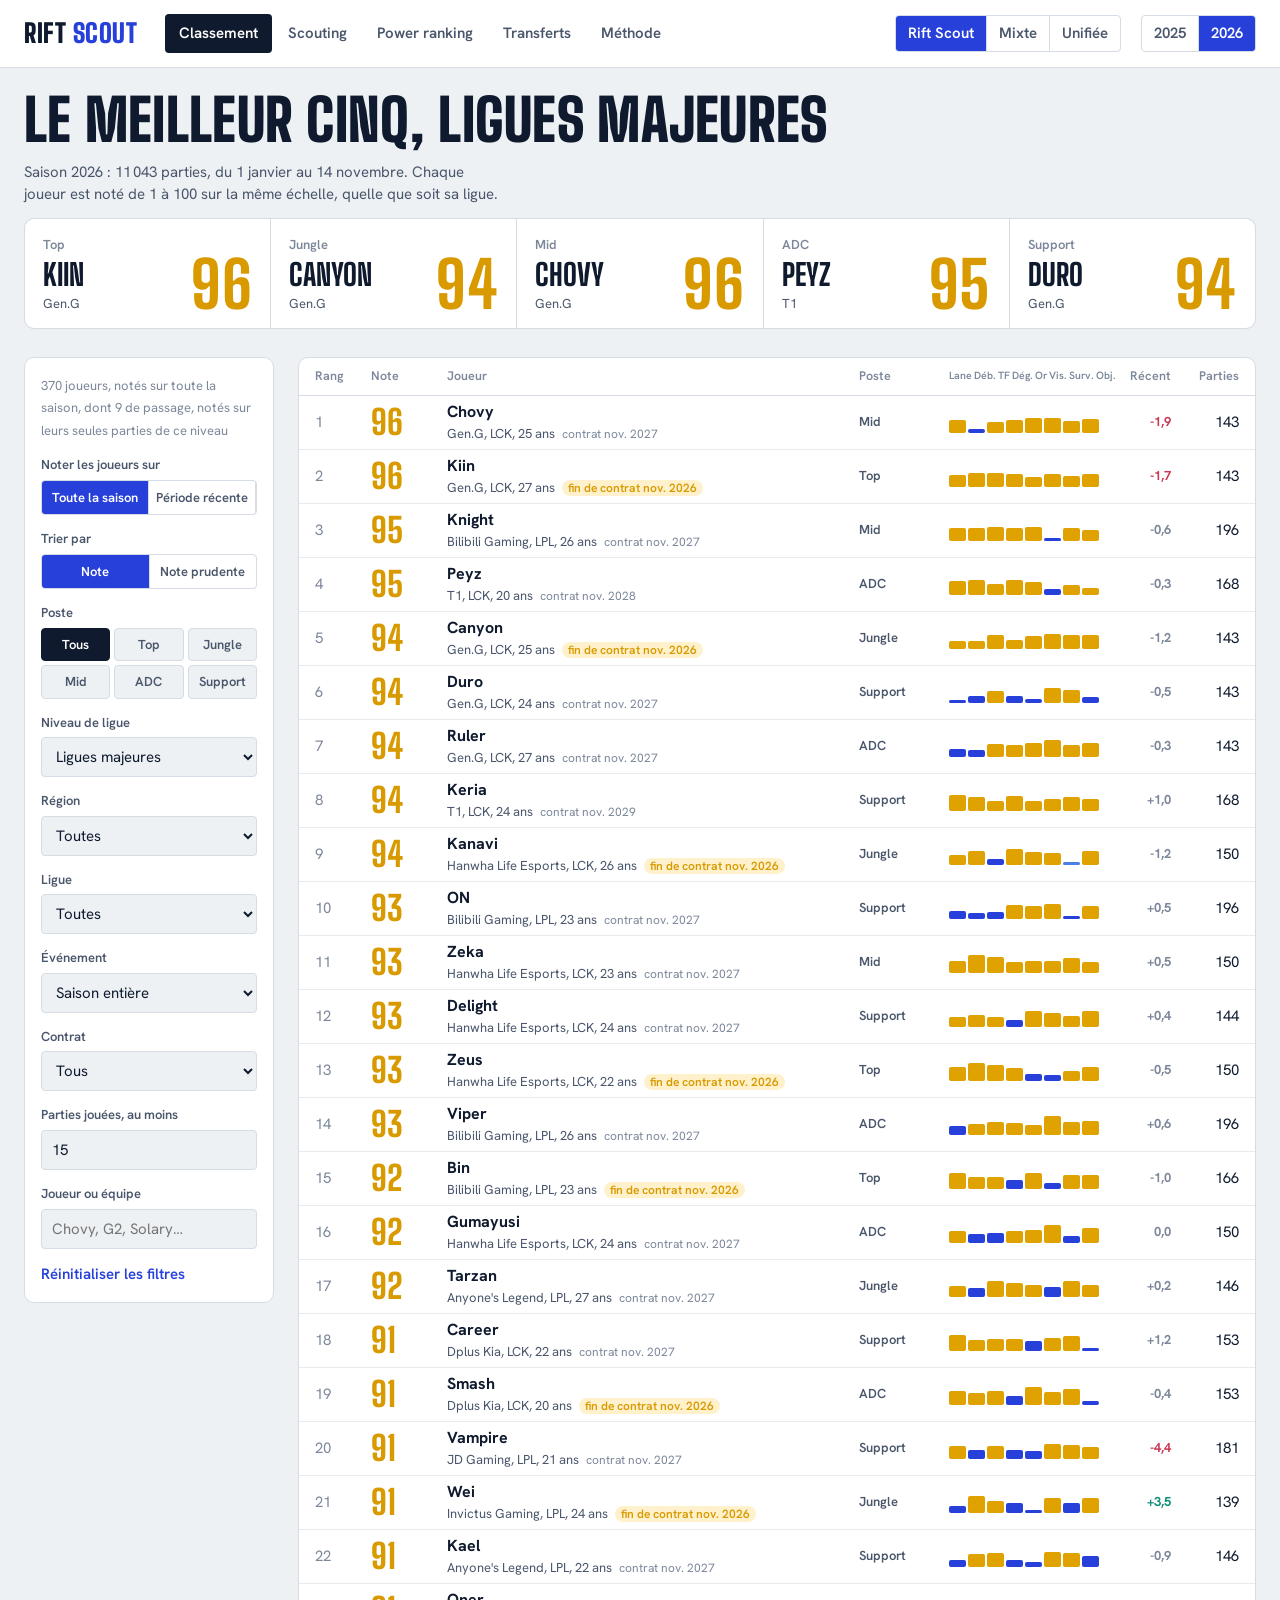
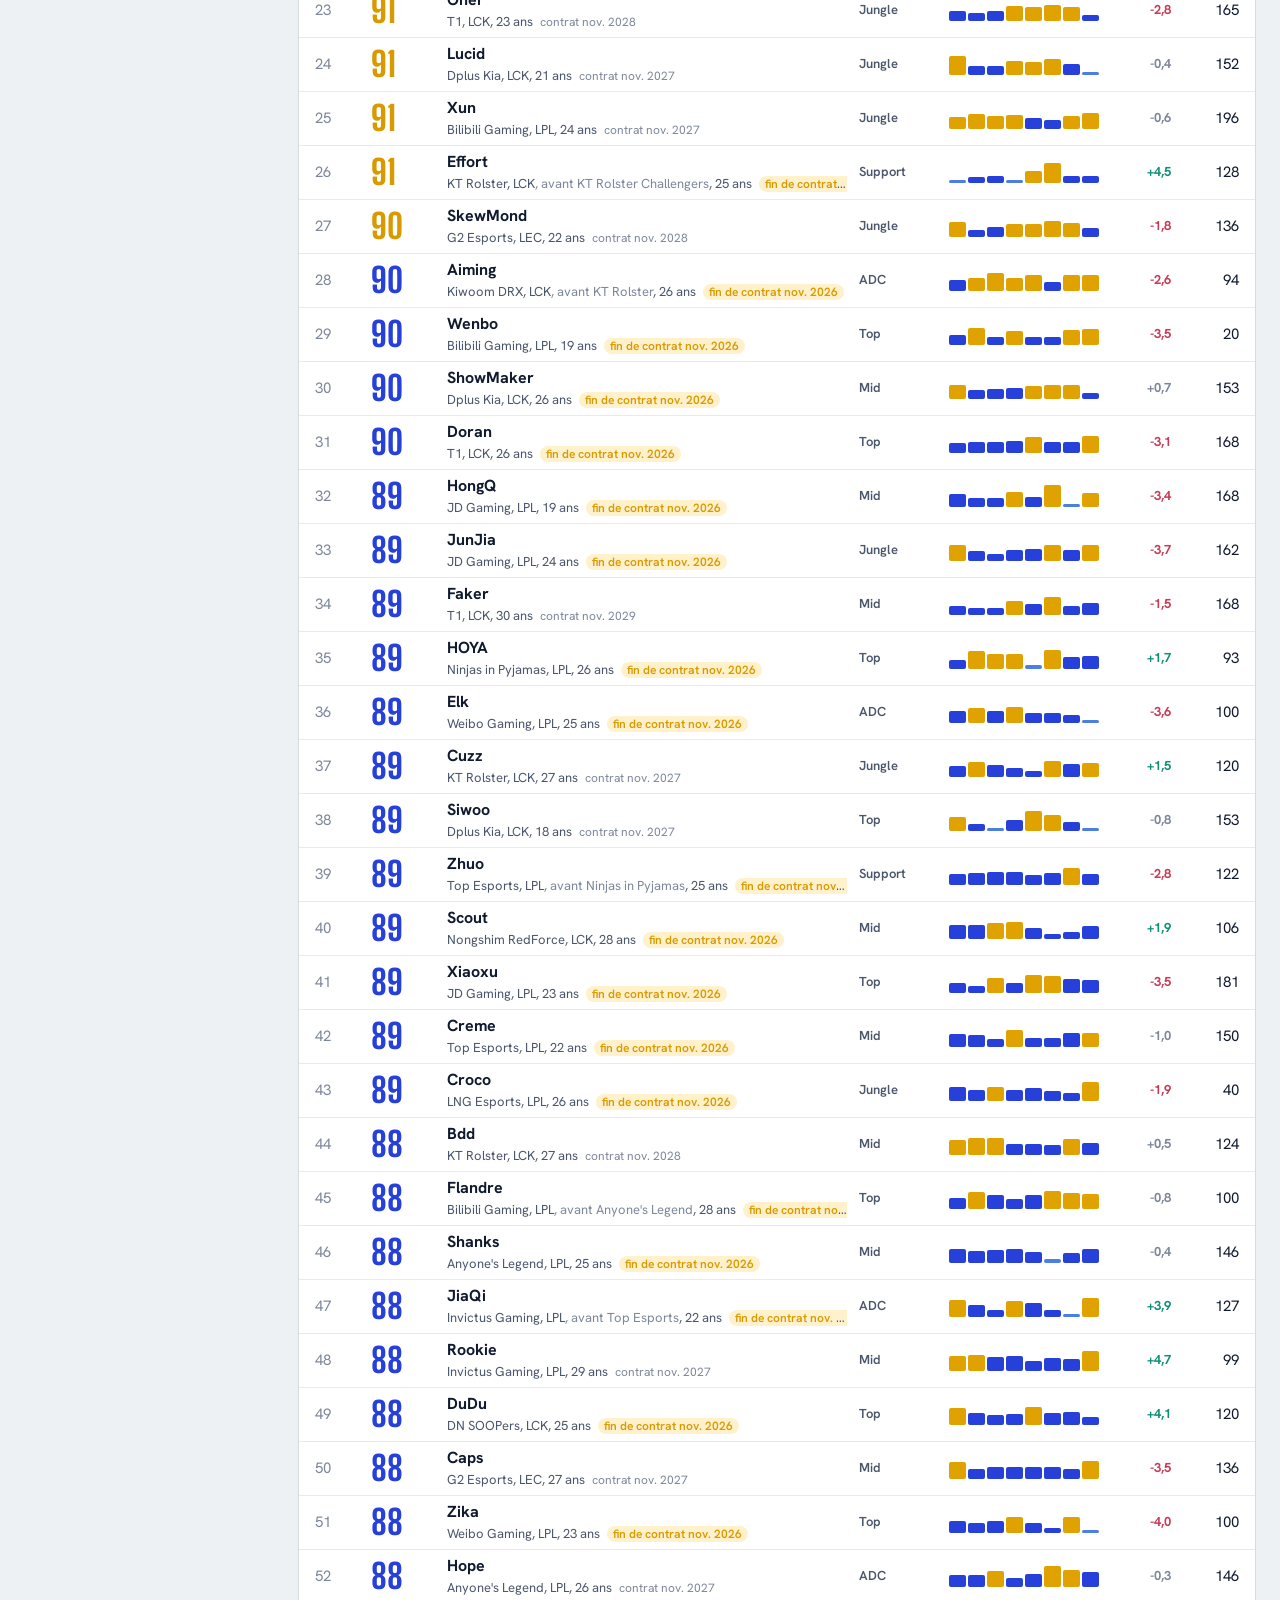
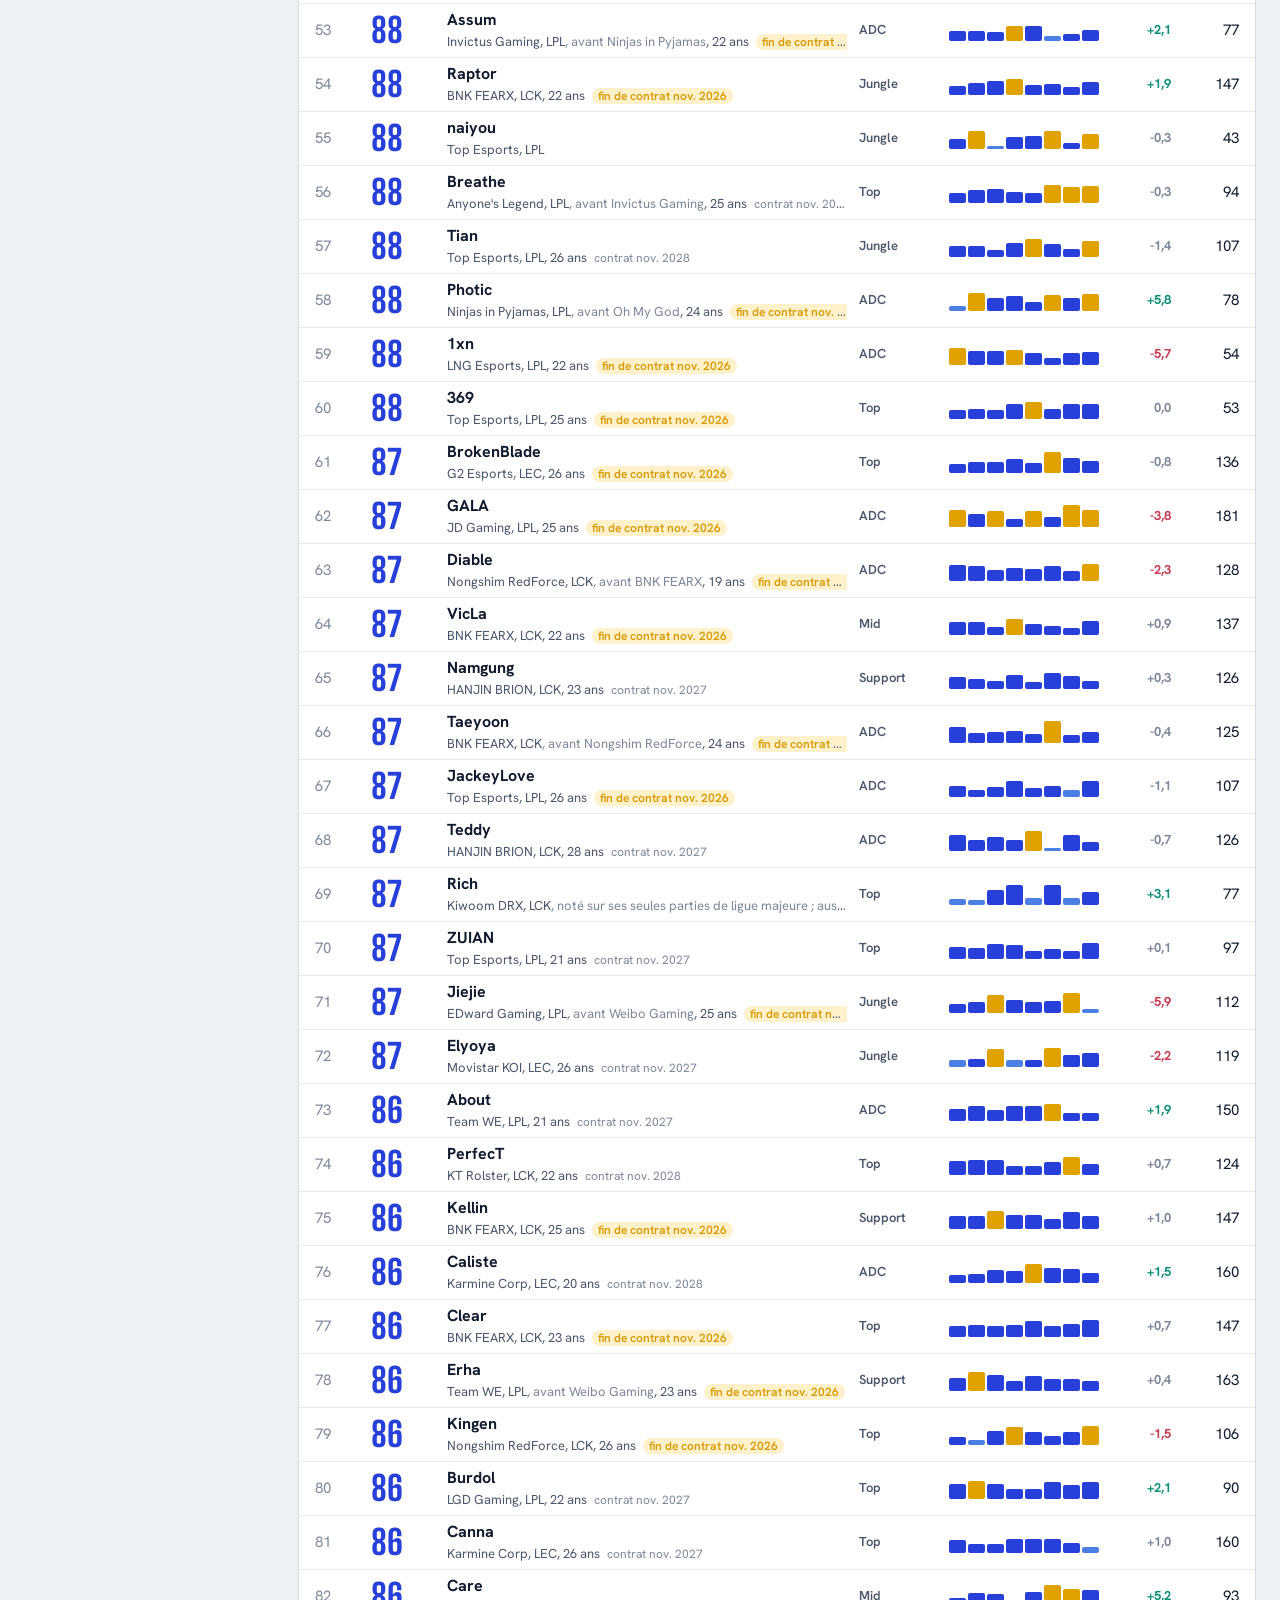
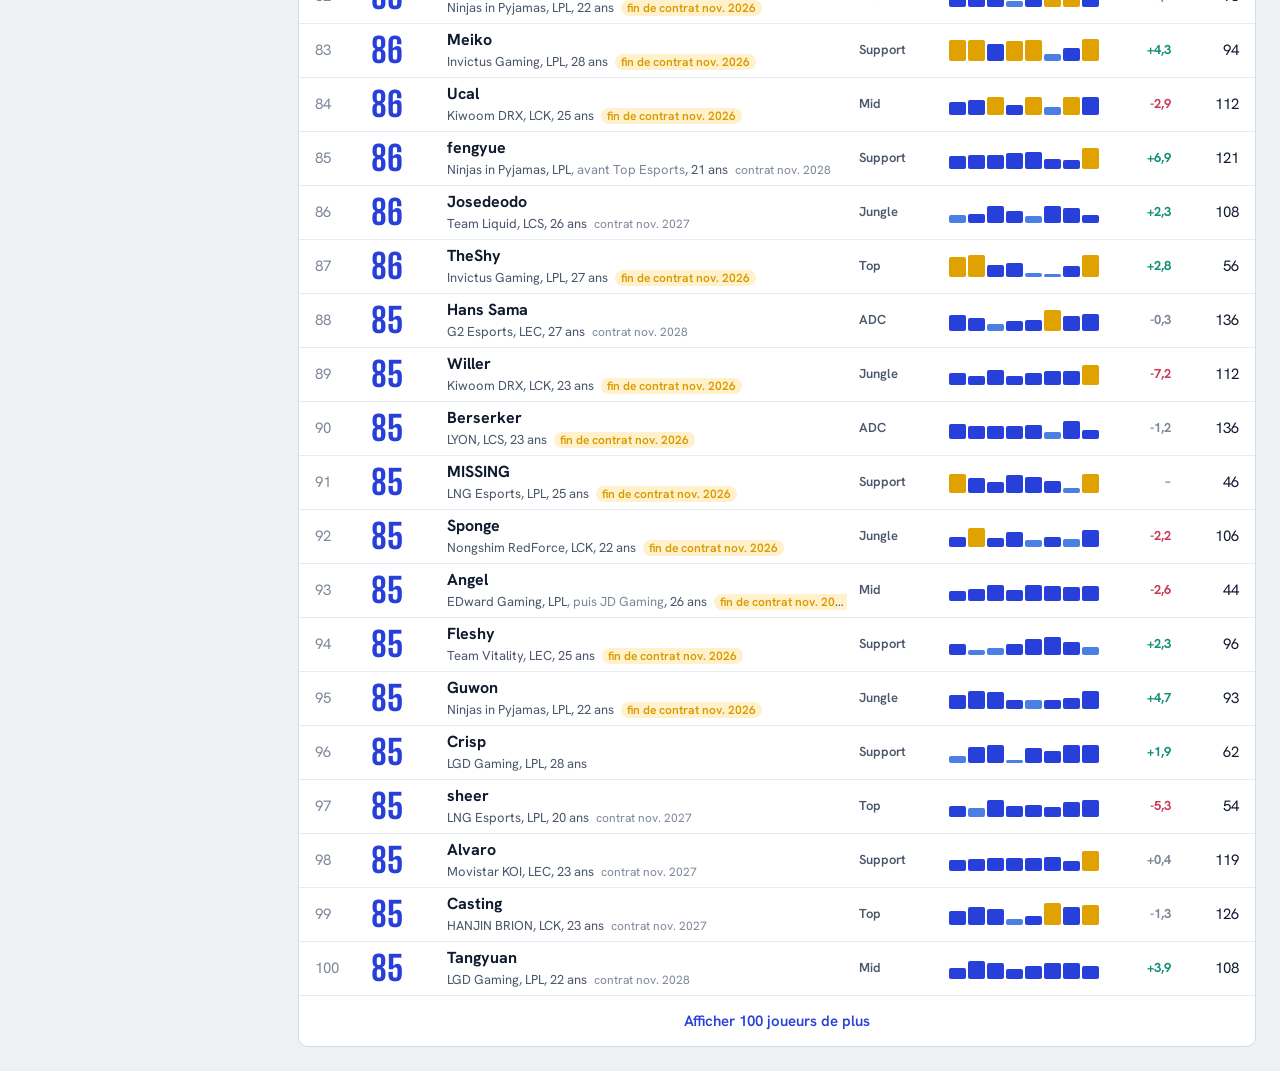
==== docs/index.html @ 73fa45e2 "Tri prudent dans le classement (note moins marge), kills gratuits testés et laissés à 0" ====
<!doctype html>
<html lang="fr">
<head>
<meta charset="utf-8">
<meta name="viewport" content="width=device-width,initial-scale=1">
<title>Rift Scout</title>
<meta name="description" content="Les meilleurs joueurs professionnels de League of Legends, notés de 1 à 100, et un outil de scouting par poste et par style de jeu.">
<link rel="preconnect" href="https://fonts.googleapis.com">
<link rel="preconnect" href="https://fonts.gstatic.com" crossorigin>
<link href="https://fonts.googleapis.com/css2?family=Big+Shoulders+Display:wght@700;800;900&family=Hanken+Grotesk:wght@400;600;700&display=swap" rel="stylesheet">
<style>:root{
  --fog:#EDF1F4; --paper:#FFFFFF; --ink:#0F1A2E; --ink-2:#4A566B; --ink-3:#7C879A; --line:#D5DCE4; --line-2:#E6EBF0;
  --cobalt:#2740D9; --cobalt-soft:#E3E8FD; --gold:#D99A00; --gold-soft:#FFF1CC; --rose:#C93A55; --rose-soft:#FBE3E8; --teal:#0E8F78;
  --n0:#C5CEDA; --n1:#8DB0DC; --n2:#4C7FE4; --n3:#2740D9; --n4:#E0A200;
  --display:"Big Shoulders Display","Arial Narrow",sans-serif; --text:"Hanken Grotesk",system-ui,sans-serif;
  --r-s:4px; --r-m:10px;
}
@media (prefers-color-scheme:dark){:root:not([data-theme="light"]){
  --fog:#0C1422; --paper:#141E30; --ink:#EEF2F7; --ink-2:#B1BBCB; --ink-3:#7F8BA0; --line:#2A364B; --line-2:#1E293C;
  --cobalt:#7C93FF; --cobalt-soft:#1D2A55; --gold:#F2B92E; --gold-soft:#3B2E0C; --rose:#F0718A; --rose-soft:#3E1722; --teal:#3CC7AE;
  --n0:#34425A; --n1:#3F6497; --n2:#4C7FE4; --n3:#7C93FF; --n4:#F2B92E;
}}
:root[data-calc="mix"]{
  --fog:#ECF3F1; --cobalt:#0E7A62; --cobalt-soft:#DCF2EB; --n1:#8CCBB8; --n2:#2FA383; --n3:#0E7A62;
}
@media (prefers-color-scheme:dark){:root:not([data-theme="light"])[data-calc="mix"]{
  --fog:#0A1715; --paper:#11211E; --line:#26403A; --line-2:#1A2F2A; --cobalt:#3CCBA6; --cobalt-soft:#123A32; --n1:#2E6F60; --n2:#2FA383; --n3:#3CCBA6;
}}
:root[data-theme="dark"][data-calc="mix"]{
  --fog:#0A1715; --paper:#11211E; --line:#26403A; --line-2:#1A2F2A; --cobalt:#3CCBA6; --cobalt-soft:#123A32; --n1:#2E6F60; --n2:#2FA383; --n3:#3CCBA6;
}
:root[data-calc="uni"]{
  --fog:#F1EEF5; --cobalt:#7A3AA6; --cobalt-soft:#EADFF4; --n1:#C7A6DE; --n2:#9A62C4; --n3:#7A3AA6;
}
@media (prefers-color-scheme:dark){:root:not([data-theme="light"])[data-calc="uni"]{
  --fog:#120E1E; --paper:#1B1530; --line:#382C55; --line-2:#271E3F; --cobalt:#A96DE6; --cobalt-soft:#33224F; --n1:#5E3B80; --n2:#8A53C0; --n3:#A96DE6;
}}
:root[data-theme="dark"][data-calc="uni"]{
  --fog:#120E1E; --paper:#1B1530; --line:#382C55; --line-2:#271E3F; --cobalt:#A96DE6; --cobalt-soft:#33224F; --n1:#5E3B80; --n2:#8A53C0; --n3:#A96DE6;
}
:root[data-theme="dark"]{
  --fog:#0C1422; --paper:#141E30; --ink:#EEF2F7; --ink-2:#B1BBCB; --ink-3:#7F8BA0; --line:#2A364B; --line-2:#1E293C;
  --cobalt:#7C93FF; --cobalt-soft:#1D2A55; --gold:#F2B92E; --gold-soft:#3B2E0C; --rose:#F0718A; --rose-soft:#3E1722; --teal:#3CC7AE;
  --n0:#34425A; --n1:#3F6497; --n2:#4C7FE4; --n3:#7C93FF; --n4:#F2B92E;
}
*{box-sizing:border-box}
html{-webkit-text-size-adjust:100%}
body{margin:0;background:var(--fog);color:var(--ink);font:15px/1.5 var(--text);-webkit-font-smoothing:antialiased}
button,input,select{font:inherit;color:inherit}
button{cursor:pointer}
:focus-visible{outline:2px solid var(--cobalt);outline-offset:2px;border-radius:var(--r-s)}
h1,h2,h3,p{margin:0}
.num{font-family:var(--display);font-weight:800;font-variant-numeric:tabular-nums;letter-spacing:.01em;line-height:.9}

/* ---------- barre du haut */
.top{display:flex;align-items:center;gap:20px;padding:14px 24px;border-bottom:1px solid var(--line);background:var(--paper);position:sticky;top:0;z-index:20;flex-wrap:wrap}
.brand{font-family:var(--display);font-weight:900;font-size:26px;letter-spacing:.02em;line-height:1;text-transform:uppercase}
.brand span{color:var(--cobalt)}
.tabs{display:flex;gap:2px;margin-left:8px}
.tabs button{border:0;background:none;padding:8px 14px;border-radius:var(--r-s);font-weight:600;color:var(--ink-2)}
.tabs button[aria-selected="true"]{background:var(--ink);color:var(--paper)}
.top .spacer{flex:1}
.seg{display:inline-flex;border:1px solid var(--line);border-radius:var(--r-s);overflow:hidden;background:var(--paper)}
.seg button{border:0;background:none;padding:6px 12px;font-weight:600;color:var(--ink-2);border-right:1px solid var(--line)}
.seg button:last-child{border-right:0}
.seg button[aria-pressed="true"]{background:var(--cobalt);color:#fff}
@media (prefers-color-scheme:dark){:root:not([data-theme="light"]) .seg button[aria-pressed="true"]{color:#0C1422}}

.page{max-width:1380px;margin:0 auto;padding:24px}
.view[hidden]{display:none}

/* ---------- le cinq majeur */
.five-head{display:flex;align-items:baseline;gap:14px;flex-wrap:wrap;margin-bottom:12px}
.five-head h1{font-family:var(--display);font-weight:900;font-size:clamp(34px,5vw,58px);line-height:.95;text-transform:uppercase;letter-spacing:.005em}
.five-head p{color:var(--ink-2);max-width:60ch}
.five{display:grid;grid-template-columns:repeat(5,1fr);gap:1px;background:var(--line);border:1px solid var(--line);border-radius:var(--r-m);overflow:hidden;margin-bottom:28px}
.five button{border:0;background:var(--paper);text-align:left;padding:16px 18px 14px;display:grid;grid-template-columns:1fr auto;gap:2px 10px;align-items:end;min-width:0}
.five button:hover{background:var(--cobalt-soft)}
.five .role{grid-column:1/-1;font-size:13px;font-weight:600;color:var(--ink-3)}
.five .name{font-family:var(--display);font-weight:800;font-size:30px;line-height:1;text-transform:uppercase;overflow:hidden;text-overflow:ellipsis;white-space:nowrap}
.five .note{font-size:64px;grid-row:2/4;grid-column:2}
.five .team{font-size:13px;color:var(--ink-2);overflow:hidden;text-overflow:ellipsis;white-space:nowrap}
.five .empty{color:var(--ink-3);grid-column:1/-1;padding:18px 0}

/* ---------- filtres + tableau */
.work{display:grid;grid-template-columns:250px 1fr;gap:24px;align-items:start}
.filters{background:var(--paper);border:1px solid var(--line);border-radius:var(--r-m);padding:16px;display:grid;gap:14px;position:sticky;top:78px}
.filters label,.field>span{display:block;font-size:13px;font-weight:600;color:var(--ink-2);margin-bottom:5px}
.filters select,.filters input[type=search],.filters input[type=number],.pick input,.pick select{width:100%;padding:8px 10px;border:1px solid var(--line);border-radius:var(--r-s);background:var(--fog)}
.roles{display:grid;grid-template-columns:repeat(3,1fr);gap:4px}
.roles button{border:1px solid var(--line);background:var(--fog);border-radius:var(--r-s);padding:6px 4px;font-size:13px;font-weight:600;color:var(--ink-2)}
.roles button[aria-pressed="true"]{background:var(--ink);border-color:var(--ink);color:var(--paper)}
.filters label.check{display:flex;gap:8px;align-items:flex-start;font-weight:400;color:var(--ink);margin:0}
.filters label.check input{margin-top:4px;accent-color:var(--cobalt)}
.reset{border:0;background:none;color:var(--cobalt);font-weight:600;padding:0;text-align:left}
.count{font-size:13px;color:var(--ink-3)}

.table{background:var(--paper);border:1px solid var(--line);border-radius:var(--r-m);overflow:hidden}
.thead,.row{display:grid;grid-template-columns:44px 64px minmax(150px,1.5fr) 78px 150px 60px 56px;gap:12px;align-items:center;padding:0 16px}
.thead{font-size:12.5px;font-weight:600;color:var(--ink-3);height:38px;border-bottom:1px solid var(--line)}
.thead .r,.row .r{text-align:right}
.row{border:0;border-bottom:1px solid var(--line-2);background:none;width:100%;text-align:left;min-height:54px}
.row:hover{background:var(--fog)}
.row .rank{color:var(--ink-3);font-variant-numeric:tabular-nums}
.row .note{font-size:34px}
.row .who{min-width:0}
.row .who b{display:block;font-weight:700;font-size:16px;overflow:hidden;text-overflow:ellipsis;white-space:nowrap}
.row .who small{display:block;color:var(--ink-2);font-size:13px;overflow:hidden;text-overflow:ellipsis;white-space:nowrap}
.row .pos{font-size:13px;font-weight:600;color:var(--ink-2)}
.strip{display:grid;grid-template-columns:repeat(8,1fr);gap:2px;height:22px}
.strip i{display:block;border-radius:2px;align-self:end}
.strip-head{display:grid;grid-template-columns:repeat(8,1fr);gap:2px;text-align:center;font-size:10.5px}
.trend{font-size:13px;font-weight:700;font-variant-numeric:tabular-nums}
.up{color:var(--teal)} .down{color:var(--rose)} .flat{color:var(--ink-3)}
.more{display:block;width:100%;border:0;background:none;padding:14px;font-weight:600;color:var(--cobalt)}
.none{padding:36px 16px;color:var(--ink-2)}
.t-gold{color:var(--gold)} .t-cob{color:var(--cobalt)} .t-mid{color:var(--ink)} .t-low{color:var(--ink-3)}

/* ---------- fiche joueur */
.sheet-wrap{position:fixed;inset:0;z-index:50;display:none}
.sheet-wrap.open{display:block}
.scrim{position:absolute;inset:0;background:rgba(15,26,46,.45)}
.sheet{position:absolute;top:0;right:0;bottom:0;width:min(720px,100%);background:var(--fog);overflow:auto;border-left:1px solid var(--line);animation:slide .18s ease-out}
@keyframes slide{from{transform:translateX(28px);opacity:0}to{transform:none;opacity:1}}
@media (prefers-reduced-motion:reduce){.sheet{animation:none}}
.sheet header{background:var(--paper);padding:20px 24px 18px;border-bottom:1px solid var(--line);display:grid;grid-template-columns:auto 1fr auto;gap:20px;align-items:center}
.sheet header .note{font-size:104px}
.sheet header h2{font-family:var(--display);font-weight:900;font-size:46px;line-height:.95;text-transform:uppercase;margin-bottom:6px}
.sheet header .meta{color:var(--ink-2)}
.close{align-self:start;border:1px solid var(--line);background:var(--paper);border-radius:var(--r-s);padding:6px 10px;font-weight:600}
.hbtns{display:flex;gap:8px;align-self:start}
.hbtns .close{white-space:nowrap}
.close:disabled{opacity:.6;cursor:progress}
.sheet section{padding:18px 24px;border-bottom:1px solid var(--line)}
.sheet h3{font-size:15px;font-weight:700;margin-bottom:10px}
.split{display:grid;grid-template-columns:repeat(4,1fr);gap:1px;background:var(--line);border:1px solid var(--line);border-radius:var(--r-m);overflow:hidden}
.split div{background:var(--paper);padding:10px 12px}
.split .num{font-size:30px;display:block;margin-top:4px}
.split small{color:var(--ink-2);font-size:12.5px;display:block;line-height:1.3}
.tags{display:flex;flex-wrap:wrap;gap:6px;margin-top:10px}
.tag{font-size:13px;font-weight:600;padding:3px 9px;border-radius:99px;background:var(--cobalt-soft);color:var(--cobalt)}
.tag.gold{background:var(--gold-soft);color:var(--gold)}
ul.say{list-style:none;margin:0;padding:0;display:grid;gap:6px}
ul.say li{padding-left:18px;position:relative}
ul.say li::before{content:"";position:absolute;left:0;top:.55em;width:9px;height:9px;border-radius:2px;background:var(--teal)}
ul.say.minus li::before{background:var(--rose)}
.two{display:grid;grid-template-columns:1fr 1fr;gap:20px}
.rail{display:grid;grid-template-columns:118px 1fr 34px 76px;gap:10px;align-items:center;padding:5px 0;font-size:14px}
.rail .bar{height:12px;background:var(--line-2);border-radius:2px;position:relative}
.rail .bar i{position:absolute;left:0;top:0;bottom:0;border-radius:2px}
.rail .bar u{position:absolute;top:-3px;bottom:-3px;width:2px;background:var(--ink);opacity:.55}
.rail .bar s{position:absolute;top:-4px;width:10px;height:20px;margin-left:-5px;border:2px solid var(--rose);border-radius:3px}
.rail b{font-family:var(--display);font-size:22px;font-weight:800;text-align:right;line-height:1}
.rail small{color:var(--ink-3);font-size:12.5px;white-space:nowrap}
.legend{font-size:12.5px;color:var(--ink-3);margin-top:8px}
.events{display:grid;gap:4px}
.ev{display:grid;grid-template-columns:minmax(120px,1.3fr) 1fr 34px 110px;gap:10px;align-items:center;font-size:14px}
.ev small{color:var(--ink-3);font-size:12.5px;text-align:right;white-space:nowrap}
.stats{display:grid;grid-template-columns:repeat(4,1fr);gap:10px 16px}
.stats div small{display:block;color:var(--ink-3);font-size:12.5px}
.stats div b{font-variant-numeric:tabular-nums}
.champs{display:flex;flex-wrap:wrap;gap:6px}
.champs span{background:var(--paper);border:1px solid var(--line);border-radius:var(--r-s);padding:4px 9px;font-size:13.5px}
.champs small{color:var(--ink-3)}
.simlist{display:grid;gap:2px}
.simlist button{display:grid;grid-template-columns:34px 1fr auto;gap:10px;align-items:center;border:0;background:none;text-align:left;padding:6px 8px;border-radius:var(--r-s)}
.simlist button:hover{background:var(--paper)}
.simlist .num{font-size:22px}
.simlist small{color:var(--ink-2)}
.cta{border:0;background:var(--cobalt);color:#fff;font-weight:700;padding:9px 14px;border-radius:var(--r-s)}
@media (prefers-color-scheme:dark){:root:not([data-theme="light"]) .cta{color:#0C1422}}

/* ---------- scouting */
.scout-head{display:grid;grid-template-columns:minmax(260px,360px) 1fr;gap:24px;align-items:start;margin-bottom:22px}
.scout-head h1{font-family:var(--display);font-weight:900;font-size:clamp(30px,4vw,46px);line-height:.95;text-transform:uppercase;margin-bottom:8px}
.scout-head p{color:var(--ink-2);max-width:52ch}
.pick{background:var(--paper);border:1px solid var(--line);border-radius:var(--r-m);padding:16px;display:grid;gap:12px}
.pick .field{position:relative}
.suggest{position:absolute;left:0;right:0;top:100%;background:var(--paper);border:1px solid var(--line);border-radius:var(--r-s);z-index:5;max-height:260px;overflow:auto;box-shadow:0 8px 24px rgba(15,26,46,.14)}
.suggest button{display:flex;justify-content:space-between;gap:10px;width:100%;border:0;background:none;padding:7px 10px;text-align:left}
.suggest button:hover,.suggest button:focus{background:var(--cobalt-soft)}
.suggest small{color:var(--ink-3)}
.lineup{display:grid;grid-template-columns:repeat(5,1fr);gap:1px;background:var(--line);border:1px solid var(--line);border-radius:var(--r-m);overflow:hidden}
.lineup button{border:0;background:var(--paper);padding:12px 14px;text-align:left;min-width:0}
.lineup button[aria-pressed="true"]{background:var(--rose-soft);box-shadow:inset 0 -3px 0 var(--rose)}
.lineup span,.lineup small{display:block}
.lineup .role{font-size:12.5px;font-weight:600;color:var(--ink-3)}
.lineup .name{font-family:var(--display);font-weight:800;font-size:24px;text-transform:uppercase;line-height:1.05;overflow:hidden;text-overflow:ellipsis;white-space:nowrap}
.lineup .num{font-size:38px;display:block;margin-top:4px}
.lineup small{color:var(--ink-2);font-size:12.5px}
.brief{margin-top:12px;color:var(--ink-2);max-width:80ch}
.brief b{color:var(--ink)}
.scout-table .thead,.scout-table .row{grid-template-columns:36px 58px minmax(140px,1.4fr) 62px 128px 128px 150px}
.meter{display:grid;grid-template-columns:1fr 34px;gap:8px;align-items:center}
.meter .bar{height:8px;background:var(--line-2);border-radius:2px;overflow:hidden}
.meter .bar i{display:block;height:100%;background:var(--cobalt)}
.meter b{font-size:13.5px;font-variant-numeric:tabular-nums;text-align:right}
.sortable{border:0;background:none;padding:0;font:inherit;font-weight:600;color:inherit;text-align:left}
.sortable[aria-pressed="true"]{color:var(--cobalt)}

/* ---------- méthode */
.prose{max-width:74ch;display:grid;gap:14px}
.prose h1{font-family:var(--display);font-weight:900;font-size:clamp(34px,5vw,52px);text-transform:uppercase;line-height:.95}
.prose h2{font-size:19px;margin-top:14px}
.prose p,.prose li{color:var(--ink-2)}
.prose b{color:var(--ink)}
.formula{font-family:var(--display);font-weight:800;font-size:clamp(22px,3.4vw,34px);text-transform:uppercase;line-height:1.1;padding:16px 18px;background:var(--paper);border:1px solid var(--line);border-radius:var(--r-m);color:var(--ink)}
.formula em{font-style:normal;color:var(--cobalt)}
.wtable{width:100%;border-collapse:collapse;background:var(--paper);border:1px solid var(--line);font-size:14px}
.wtable th,.wtable td{padding:7px 10px;border-bottom:1px solid var(--line-2);text-align:right;font-variant-numeric:tabular-nums}
.wtable th:first-child,.wtable td:first-child{text-align:left}
.wtable th{font-size:12.5px;color:var(--ink-3)}
.lgs{display:grid;grid-template-columns:repeat(auto-fill,minmax(210px,1fr));gap:4px 20px}
.lg{display:grid;grid-template-columns:60px 1fr 30px;gap:8px;align-items:center;font-size:13.5px}
.lg .bar{height:8px;background:var(--line-2);border-radius:2px;overflow:hidden}
.lg .bar i{display:block;height:100%}
.scroll-x{overflow-x:auto}

@media (max-width:980px){
  .work{grid-template-columns:1fr}
  .filters{position:static;grid-template-columns:1fr 1fr}
  .filters .wide{grid-column:1/-1}
  .scout-head{grid-template-columns:1fr}
  .five{grid-template-columns:repeat(2,1fr)}
  .five button:first-child{grid-column:1/-1}
  .lineup{grid-template-columns:repeat(2,1fr)}
  .lineup button:first-child{grid-column:1/-1}
}
@media (max-width:720px){
  .page{padding:16px}
  .top{padding:10px 16px;gap:10px}
  .thead{display:none}
  .row,.scout-table .row{grid-template-columns:30px 48px 1fr 92px;gap:10px;padding:8px 12px}
  .row .pos,.row .games,.row .trend-cell{display:none}
  .scout-table .row .m-sim{display:none}
  .row .note{font-size:28px}
  .two{grid-template-columns:1fr}
  .sheet header{grid-template-columns:auto 1fr auto;padding:16px}
  .hbtns{flex-direction:column}
  .sheet header .note{font-size:72px}
  .sheet header h2{font-size:32px}
  .sheet section{padding:16px}
  .rail{grid-template-columns:96px 1fr 30px}
  .rail small{display:none}
  .split,.stats{grid-template-columns:repeat(2,1fr)}
  .ev{grid-template-columns:1fr 70px 30px}
  .ev small{display:none}
}

/* ---------- contrats */
.who small em{font-style:normal;font-weight:600;padding:0 6px;border-radius:99px;margin-left:4px;font-size:12px}
.who small em.free{background:var(--gold-soft);color:var(--gold)}
.who small em.signed{color:var(--ink-3);padding:0;font-weight:400}

/* ---------- avant / après */
.cmp{background:var(--paper);border:1px solid var(--line);border-radius:var(--r-m);margin-top:12px;overflow:hidden}
.cmp-kpis{display:grid;grid-template-columns:repeat(3,1fr);gap:1px;background:var(--line);border-bottom:1px solid var(--line)}
.cmp-kpis>div{background:var(--paper);padding:14px 18px}
.cmp-kpis small{display:block;color:var(--ink-2);font-size:13px;margin-bottom:6px}
.cmp-kpis p{display:flex;align-items:baseline;gap:10px;flex-wrap:wrap}
.cmp-kpis b.num{font-size:44px}
.cmp-kpis .was{font-family:var(--display);font-weight:700;font-size:26px;color:var(--ink-3);text-decoration:line-through;text-decoration-thickness:1px}
.cmp em{font-style:normal;font-weight:700;font-size:14px;font-variant-numeric:tabular-nums}
.cmp-body{display:grid;grid-template-columns:minmax(0,1.25fr) minmax(0,1fr);gap:28px;padding:18px}
.cmp h3{font-size:15px;font-weight:700;margin-bottom:8px}
.cmp-legend{display:flex;gap:16px;flex-wrap:wrap;font-size:12.5px;color:var(--ink-2);margin-bottom:8px}
.cmp-legend span{display:inline-flex;align-items:center;gap:6px}
.cmp-legend .dot,.cmp-legend .tick{position:static;transform:none}
.cmp .dot{display:block;width:12px;height:12px;border-radius:50%;background:var(--cobalt);box-shadow:0 0 0 2px var(--paper)}
.cmp .dot.hollow{background:var(--paper);border:2px solid var(--ink-3)}
.cmp .tick{display:block;width:2px;height:14px;background:var(--ink);opacity:.55}
.cmp-row{display:grid;grid-template-columns:118px 1fr 40px 44px;gap:10px;align-items:center;padding:6px 0;font-size:14px}
.cmp-row b{text-align:right;font-variant-numeric:tabular-nums}
.cmp-row em{text-align:right}
.track{position:relative;height:16px;display:block}
.track::before{content:"";position:absolute;left:0;right:0;top:7px;height:2px;background:var(--line-2)}
.track u{position:absolute;top:1px;width:2px;height:14px;margin-left:-1px;background:var(--ink);opacity:.55}
.track .dot{position:absolute;top:2px;margin-left:-6px}
.track .link{position:absolute;top:6px;height:4px;border-radius:2px}
.track .link.gain{background:var(--teal)} .track .link.loss{background:var(--rose)}
.cmp-row.axis{padding:0;color:var(--ink-3)}
.cmp-row.axis .track{display:flex;justify-content:space-between;height:auto}
.cmp-row.axis .track::before{display:none}
.cmp-row.axis small{font-size:12px}
.swaps{display:grid;gap:8px;margin-bottom:8px}
.swap{display:grid;grid-template-columns:62px 1fr auto;gap:10px;align-items:start;font-size:14px}
.swap .role{font-size:12.5px;font-weight:600;color:var(--ink-3);padding-top:2px}
.swap small{display:block;color:var(--ink-2);font-size:12.5px}
ul.say.plain li::before{background:var(--ink-3)}
.lineup button.swapped{box-shadow:inset 0 3px 0 var(--cobalt)}
.lineup button.swapped[aria-pressed="true"]{box-shadow:inset 0 3px 0 var(--cobalt),inset 0 -3px 0 var(--rose)}
div.row{cursor:pointer}
.scout-table .thead,.scout-table .row{grid-template-columns:36px 58px minmax(140px,1.4fr) 62px 120px 120px 140px 78px}
.try{border:1px solid var(--cobalt);background:none;color:var(--cobalt);font-weight:700;font-size:13px;border-radius:var(--r-s);padding:6px 8px}
.try:hover,.try[aria-pressed="true"]{background:var(--cobalt);color:var(--paper)}
@media (max-width:980px){.cmp-body{grid-template-columns:1fr}}
@media (max-width:720px){
  .cmp-kpis{grid-template-columns:1fr}
  .cmp-kpis b.num{font-size:36px}
  .cmp-row{grid-template-columns:92px 1fr 36px 40px;gap:8px}
  .scout-table .row{grid-template-columns:26px 44px 1fr 74px}
}

.seg-wide{display:flex;width:100%}
.seg-wide button{flex:1;font-size:13px;padding:7px 6px}

.ev span small{color:var(--ink-3);font-size:12.5px}
.who small .moved{color:var(--ink-3)}
.seg-wide{flex-wrap:wrap}
.seg-wide button[hidden]{display:none}

.scout-mode{margin-bottom:20px}
.scout-mode button{padding:8px 16px}
.crack-table .thead,.crack-table .row{grid-template-columns:36px 58px minmax(170px,1.3fr) 64px minmax(190px,1.1fr) minmax(130px,1fr) 56px}
.face{display:grid;gap:3px;justify-items:start;text-align:left}
.face small{color:var(--ink-2);font-size:12.5px}
.tag.mute{background:var(--fog);color:var(--ink-2)}
@media (max-width:720px){
  .crack-table .row{grid-template-columns:26px 44px 1fr}
  .crack-table .row .face{grid-column:3;grid-row:2;margin-top:-4px}
  .scout-mode{display:flex}
  .scout-mode button{flex:1}
}
.crack-table .who small{white-space:normal;overflow:visible;text-overflow:clip}

/* ---------- power ranking et transferts */
.ptable .thead,.prow{display:grid;grid-template-columns:40px 56px minmax(150px,1fr) minmax(0,2fr);gap:12px;align-items:center;padding:0 16px}
.prow{border-bottom:1px solid var(--line-2);min-height:64px;padding-top:8px;padding-bottom:8px}
.prow .rank,.trow .rank{color:var(--ink-3);font-variant-numeric:tabular-nums}
.lvl{display:grid;justify-items:start;gap:3px}
.lvl small{color:var(--ink-3);font-size:12px}
.prow .note{font-size:34px}
.prow .who,.trow .who{min-width:0}
.prow .who b,.trow .who b{display:block;font-weight:700;font-size:16px;overflow:hidden;text-overflow:ellipsis;white-space:nowrap}
.prow .who small{display:block;color:var(--ink-2);font-size:13px;overflow:hidden;text-overflow:ellipsis;white-space:nowrap}
.lu{display:grid;grid-template-columns:repeat(5,minmax(0,1fr));gap:4px}
.pl{border:0;background:none;padding:3px 4px;border-radius:var(--r-s);text-align:left;min-width:0;overflow:hidden;text-overflow:ellipsis;white-space:nowrap;font-weight:600;color:var(--ink)}
.pl small{display:block;font-size:11.5px;font-weight:400;color:var(--ink-3)}
button.pl:hover{background:var(--cobalt-soft);color:var(--cobalt)}
.ttable .thead,.trow{display:grid;grid-template-columns:36px minmax(130px,1.3fr) 88px 56px 100px minmax(110px,1fr);gap:12px;align-items:center;padding:0 16px}
.trow{border-bottom:1px solid var(--line-2);min-height:54px;padding-top:6px;padding-bottom:6px}
.trow .note{font-size:30px}
.trow .st small{display:block;color:var(--ink-3);font-size:12.5px}
.trow .mv,.trow .st{font-size:14px;font-variant-numeric:tabular-nums}
.tcards{display:grid;grid-template-columns:repeat(auto-fill,minmax(min(360px,100%),1fr));gap:22px 28px;margin-top:28px}
.tcard{border-top:2px solid var(--ink);padding-top:10px;min-width:0}
.tcard header{display:flex;justify-content:space-between;align-items:baseline;gap:10px;flex-wrap:wrap}
.tcard h3{font-size:16px;font-weight:700}
.tlvl{font-variant-numeric:tabular-nums;color:var(--ink-2)}
.tlvl em{font-style:normal;font-weight:700;font-size:14px}
.tcard .legend{margin:2px 0 6px}
.tline{display:grid;grid-template-columns:58px minmax(0,1fr) 14px minmax(0,1fr);gap:8px;align-items:baseline;padding:6px 0;border-top:1px solid var(--line-2);font-size:14px}
.tline .role{font-size:12.5px;font-weight:600;color:var(--ink-3)}
.tline .arrow{color:var(--ink-3)}
.tline small{color:var(--ink-3);font-size:12.5px}
.pl2{border:0;background:none;padding:0;font:inherit;color:var(--ink);text-align:left;text-decoration:underline;text-decoration-color:var(--line);text-underline-offset:3px}
.pl2:hover{color:var(--cobalt);text-decoration-color:var(--cobalt)}
.in{font-weight:700}
.pn{font-weight:600;font-variant-numeric:tabular-nums}
.tbd{color:var(--ink-3)}
@media (max-width:720px){
  .ptable .thead,.ttable .thead{display:none}
  .tabs{flex-wrap:wrap;margin-left:0}
  .tabs button{padding:7px 10px}
  .prow{grid-template-columns:30px 48px 1fr;gap:10px;padding:8px 12px}
  .prow .note{font-size:28px}
  .lu{grid-column:1/-1;grid-template-columns:repeat(3,minmax(0,1fr))}
  .trow{grid-template-columns:30px 1fr 64px 52px;gap:6px 10px;padding:8px 12px}
  .trow .mv,.trow .st{grid-column:2/-1}
  .trow .st small{display:inline;margin-left:6px}
}
#view-power .work>*,#view-transfers .work>*{min-width:0}

/* ---------- fiche d'équipe (onglet Transferts) */
.tm{display:block;max-width:100%;overflow:hidden;text-overflow:ellipsis;white-space:nowrap;font-weight:inherit}
.tcard h3 .tm{display:inline}
.sheet header.tm-head{grid-template-columns:1fr auto;align-items:start}
.sheet header.tm-head h2{overflow-wrap:anywhere}
.sheet header.tm-head .meta{line-height:1.5}
.split.tk{grid-template-columns:1fr 1fr}
.split.tk1{grid-template-columns:1fr}
.tk>div{padding:14px 16px}
.tk-pair{display:flex;align-items:flex-end;gap:10px}
.tk-pair>div{min-width:0;flex:1 1 0;padding:0}
.tk-pair small{line-height:1.25;min-height:2.5em}
.tk-pair .num{font-size:58px;margin-top:6px}
.tk-pair .num sup{font-size:.45em;vertical-align:top;margin-left:1px}
.tk-pair .arrow{color:var(--ink-3);font-size:22px;padding-bottom:6px;flex:none}
.tk-d{margin-top:10px;font-weight:700;font-size:14px}
.chg,.win{display:grid;gap:4px 10px;align-items:start;padding:8px 0;border-top:1px solid var(--line-2);font-size:14px}
.chg{grid-template-columns:54px minmax(0,1fr) 44px minmax(0,1fr) 44px 64px}
.chg .role{font-size:12.5px;font-weight:600;color:var(--ink-3);padding-top:2px}
.chg .pc,.win .pc{min-width:0;overflow-wrap:anywhere}
.chg .pc small,.win .pc small{display:block;color:var(--ink-3);font-size:12.5px}
.chg .pc.in small{font-weight:400}
.chg .pv{text-align:right;font-variant-numeric:tabular-nums;padding-top:1px}
.chg .cg{text-align:right;font-weight:700;font-variant-numeric:tabular-nums}
.chg-h,.win-h{border-top:0;padding-top:0;font-size:12.5px;color:var(--ink-3);font-weight:600}
.chg-h .pv,.chg-h .cg{font-weight:600}
.win{grid-template-columns:minmax(0,1fr) 76px 76px 84px}
.win .wv{text-align:right;font-variant-numeric:tabular-nums}
@media (max-width:720px){
  .split.tk{grid-template-columns:1fr}
  .tk-pair .num{font-size:48px}
  .sheet header.tm-head{grid-template-columns:1fr auto}
  .chg{grid-template-columns:minmax(0,1fr) 40px minmax(0,1fr) 40px;grid-template-areas:"role role role cg" "c cv n nv";padding:10px 0}
  .chg .role{grid-area:role;padding-top:0}
  .chg .cg{grid-area:cg}
  .chg>:nth-child(2){grid-area:c} .chg>:nth-child(3){grid-area:cv} .chg>:nth-child(4){grid-area:n} .chg>:nth-child(5){grid-area:nv}
  .chg-h{grid-template-areas:"c cv n nv"}
  .chg-h .role,.chg-h .cg{display:none}
  .win{grid-template-columns:minmax(0,1fr) 62px 62px 70px;gap:4px 6px}
}

/* power ranking : équipe sans match contre une autre ligue */
.tag-lg{color:var(--ink-3);border-bottom:1px dotted var(--ink-3)}
#p-basis{margin-top:6px}

.filters [hidden]{display:none}
.row .notecell{display:flex;flex-direction:column;align-items:flex-start;gap:3px}
.row .marge{font-size:12px;line-height:1;color:var(--ink-3);white-space:nowrap}
#rank-legend{margin:0;padding:10px 16px;border-bottom:1px solid var(--line-2)}
#rank-legend[hidden]{display:none}
</style>
</head>
<body>
<div class="top">
  <div class="brand">Rift <span>Scout</span></div>
  <div class="tabs" role="tablist">
    <button role="tab" data-view="rank">Classement</button>
    <button role="tab" data-view="scout">Scouting</button>
    <button role="tab" data-view="power">Power ranking</button>
    <button role="tab" data-view="transfers">Transferts</button>
    <button role="tab" data-view="method">Méthode</button>
  </div>
  <span class="spacer"></span>
  <div class="seg" id="calc" aria-label="Calcul de la note"><button data-calc="rift" title="Note Rift Scout : niveau de l'équipe et statistiques individuelles">Rift Scout</button><button data-calc="mix" title="Moitié note Rift Scout, moitié note LoL Ratings (régression sur l'écart d'or)">Mixte</button><button data-calc="uni" title="Un seul modèle : les statistiques de chaque joueur donnent un point de départ, les résultats de ses parties le corrigent">Unifiée</button></div>
  <div class="seg" id="season" aria-label="Saison"></div>
</div>

<main class="page">
  <!-- ======================= classement -->
  <div class="view" id="view-rank">
    <div class="five-head"><h1 id="five-title">Le meilleur cinq</h1><p id="five-sub"></p></div>
    <div class="five" id="five"></div>
    <div class="work">
      <aside class="filters" aria-label="Filtres">
        <div class="wide"><span class="count" id="count"></span></div>
        <div class="field wide" id="lg-mode"><span>Noter les joueurs sur</span>
          <div class="seg seg-wide"><button data-lgmode="season">Toute la saison</button><button data-lgmode="recent" title="Dernier split de ligue de chaque joueur et tout ce qu'il a joué ensuite">Période récente</button><button data-lgmode="only" id="lg-mode-only" hidden>Cette ligue seulement</button></div></div>
        <div class="field wide" id="sort-by"><span>Trier par</span>
          <div class="seg seg-wide"><button data-sortby="note">Note</button><button data-sortby="prudent" title="La note moins sa marge due au nombre de parties : un joueur qui a peu joué descend">Note prudente</button></div></div>
        <div class="field wide"><span>Poste</span>
          <div class="roles" id="f-roles">
            <button data-role="">Tous</button><button data-role="Top">Top</button><button data-role="Jungle">Jungle</button>
            <button data-role="Mid">Mid</button><button data-role="ADC">ADC</button><button data-role="Support">Support</button>
          </div></div>
        <div><label for="f-tier">Niveau de ligue</label>
          <select id="f-tier"><option value="">Tous</option><option value="0">Ligues majeures</option><option value="1">Deuxième niveau</option><option value="2">Troisième niveau</option></select></div>
        <div><label for="f-region">Région</label><select id="f-region"></select></div>
        <div><label for="f-league">Ligue</label><select id="f-league"></select></div>
        <div><label for="f-event">Événement</label><select id="f-event"></select></div>
        <div><label for="f-contract">Contrat</label><select id="f-contract"><option value="">Tous</option><option value="free">En fin de contrat</option><option value="signed">Sous contrat au-delà</option><option value="none">Non renseigné</option></select></div>
        <div><label for="f-min">Parties jouées, au moins</label><input id="f-min" type="number" min="0" max="200" step="5"></div>
        <div><label for="f-q">Joueur ou équipe</label><input id="f-q" type="search" placeholder="Chovy, G2, Solary…"></div>
        <div class="wide"><button class="reset" id="reset">Réinitialiser les filtres</button></div>
      </aside>
      <div class="table">
        <div class="thead"><span>Rang</span><span>Note</span><span>Joueur</span><span>Poste</span>
          <span class="strip-head" title="Lane, début de partie, teamfight, dégâts, farm et or, vision, survie, objectifs"><span>Lane</span><span>Déb.</span><span>TF</span><span>Dég.</span><span>Or</span><span>Vis.</span><span>Surv.</span><span>Obj.</span></span>
          <span class="r" id="th-trend">Récent</span><span class="r">Parties</span></div>
        <p class="legend" id="rank-legend" hidden>Trié par note prudente : la note moins sa marge due au nombre de parties. Un joueur qui a peu joué descend ; entre deux joueurs à la marge comparable, l'ordre ne change pas.</p>
        <div id="rows"></div>
      </div>
    </div>
  </div>

  <!-- ======================= scouting -->
  <div class="view" id="view-scout" hidden>
    <div class="seg scout-mode" id="scout-mode"><button data-scmode="team">Renforcer une équipe</button><button data-scmode="cracks">Cracks à essayer</button></div>
    <div id="scout-cracks" hidden>
      <div class="scout-head">
        <div>
          <h1>Les cracks des ligues inférieures</h1>
          <p>Les jeunes joueurs qui n'évoluent pas, ou pas encore durablement, en ligue majeure. Chacun est noté sur ses seules parties du niveau inférieur. Cette note est convertie en note estimée en ligue majeure, puis comparée aux titulaires de la ligue majeure de sa région, au même poste.</p>
        </div>
        <div class="pick">
          <div class="field"><span>Poste</span>
            <div class="roles" id="c-roles" style="grid-template-columns:repeat(6,1fr)">
              <button data-role="">Tous</button><button data-role="Top">Top</button><button data-role="Jungle">Jungle</button><button data-role="Mid">Mid</button><button data-role="ADC">ADC</button><button data-role="Support">Support</button>
            </div></div>
          <p class="count">Le même joueur a en moyenne 6 points de plus en ligue majeure qu'en deuxième niveau, la même saison : la note estimée en tient compte (erreur typique de 4 points sur les joueurs montés de 2025 à 2026). Les parties déjà jouées en ligue majeure cette saison comptent aussi. « Niveau titulaire » : estimé devant au moins la moitié des titulaires de la ligue majeure de sa région. « Mérite un essai » : devant au moins un quart. C'est une piste pour savoir qui regarder, pas une garantie.</p>
        </div>
      </div>
      <div class="work">
        <aside class="filters" aria-label="Critères de recherche des jeunes joueurs">
          <div class="wide"><span class="count" id="crack-count"></span></div>
          <div><label for="c-age">Âge maximum</label><select id="c-age"><option>18</option><option>19</option><option>20</option><option>21</option><option selected>22</option><option>23</option></select></div>
          <div><label for="c-min">Parties jouées, au moins</label><input id="c-min" type="number" min="5" max="150" step="5" value="15"></div>
          <div><label for="c-region">Région</label><select id="c-region"></select></div>
          <div><label for="c-contract">Contrat</label><select id="c-contract"><option value="">Tous</option><option value="free">En fin de contrat</option><option value="signed">Sous contrat au-delà</option><option value="none">Non renseigné</option></select></div>
          <label class="check wide"><input type="checkbox" id="c-deep"> Chercher aussi dans les ligues de troisième niveau</label>
          <label class="check wide"><input type="checkbox" id="c-fresh"> Seulement ceux qui n'ont jamais joué en ligue majeure cette saison</label>
          <label class="check wide"><input type="checkbox" id="c-noage"> Inclure les joueurs dont l'âge n'est pas connu</label>
          <label class="check wide"><input type="checkbox" id="c-all"> Afficher aussi ceux qui sont encore loin du niveau</label>
        </aside>
        <div class="table crack-table">
          <div class="thead"><span>Rang</span><span title="Note sur ses seules parties du niveau inférieur">Note</span><span>Joueur</span><span>Poste</span><span>Estimation en ligue majeure</span><span>Profil et forces</span><span class="r">Parties</span></div>
          <div id="crack-rows"></div>
        </div>
      </div>
    </div>
    <div id="scout-team">
    <div class="scout-head">
      <div>
        <h1>Trouver un joueur pour une équipe</h1>
        <p>Choisissez une équipe et le poste à pourvoir. Les candidats sont classés par leur note, par la ressemblance de leur style avec le titulaire actuel et par ce qu'ils apportent aux quatre autres joueurs.</p>
      </div>
      <div class="pick">
        <div class="field"><span>Équipe</span>
          <input id="team-input" type="search" placeholder="Nom de l'équipe" autocomplete="off" aria-controls="suggest">
          <div class="suggest" id="suggest" hidden></div></div>
        <div class="field"><span>Poste à pourvoir</span>
          <div class="roles" id="s-roles" style="grid-template-columns:repeat(5,1fr)">
            <button data-role="Top">Top</button><button data-role="Jungle">Jungle</button><button data-role="Mid">Mid</button><button data-role="ADC">ADC</button><button data-role="Support">Support</button>
          </div></div>
        <button class="reset" id="clear-team">Chercher sans équipe</button>
      </div>
    </div>
    <div class="lineup" id="lineup" hidden></div>
    <section class="cmp" id="compare" hidden aria-label="Comparaison de l'effectif avant et après"></section>
    <p class="brief" id="brief"></p>
    <div class="work" style="margin-top:18px">
      <aside class="filters" aria-label="Critères de recherche">
        <div class="wide"><span class="count" id="scout-count"></span></div>
        <div class="wide"><label for="s-sort">Trier par</label>
          <select id="s-sort"><option value="score">Recommandation (note, apport, style)</option><option value="note">Note</option><option value="comp">Apport à l'équipe</option><option value="sim">Style proche du titulaire</option><option value="end">Fin de contrat la plus proche</option></select></div>
        <div class="wide"><label for="s-contract">Contrat</label><select id="s-contract"><option value="">Tous</option><option value="free">En fin de contrat</option><option value="signed">Sous contrat au-delà</option><option value="none">Non renseigné</option></select></div>
        <label class="check wide"><input type="checkbox" id="s-reach" checked> Seulement les joueurs d'équipes de niveau égal ou inférieur</label>
        <div><label for="s-tier">Niveau de ligue</label>
          <select id="s-tier"><option value="">Tous</option><option value="0">Ligues majeures</option><option value="1">Deuxième niveau</option><option value="2">Troisième niveau</option></select></div>
        <div><label for="s-region">Région</label><select id="s-region"></select></div>
        <div><label for="s-league">Ligue</label><select id="s-league"></select></div>
        <div><label for="s-age">Âge maximum</label><input id="s-age" type="number" min="16" max="40" step="1" placeholder="Tous"></div>
        <div><label for="s-res">Résidence</label><select id="s-res"></select></div>
        <div><label for="s-note">Note minimale</label><input id="s-note" type="number" min="0" max="99" step="1" value="0"></div>
        <div><label for="s-min">Parties jouées, au moins</label><input id="s-min" type="number" min="0" max="200" step="5" value="20"></div>
        <p class="count wide">Dates de fin de contrat : base publique de Riot. Une fin de contrat ne garantit pas que le joueur soit libre (prolongation possible).</p>
      </aside>
      <div class="table scout-table">
        <div class="thead" id="scout-head"><span>Rang</span><span>Note</span><span>Joueur</span><span class="r" title="Écart de note avec le joueur à remplacer">Écart</span>
          <span title="Ressemblance du style de jeu avec le joueur à remplacer">Style proche</span>
          <span title="Forces du candidat là où l'équipe est en retrait, et équilibre des ressources">Apport à l'équipe</span>
          <span>Profil et forces</span><span></span></div>
        <div id="scout-rows"></div>
      </div>
    </div>
    </div>
  </div>

  <!-- ======================= power ranking -->
  <div class="view" id="view-power" hidden>
    <div class="five-head"><h1>Power ranking</h1><p id="p-sub"></p></div>
    <div class="work">
      <aside class="filters" aria-label="Filtres du power ranking">
        <div class="wide"><span class="count" id="p-count"></span></div>
        <div class="wide"><span class="lbl">Classer sur</span><div class="seg seg-wide" id="p-basis"><button data-pbasis="season">Toute la saison</button><button data-pbasis="end" title="Dernier split de la ligue et tout ce qui a suivi (playoffs, qualifications, tournois)">Fin de saison</button></div></div>
        <div><label for="p-tier">Niveau de ligue</label>
          <select id="p-tier"><option value="">Tous</option><option value="0">Ligues majeures</option><option value="1">Deuxième niveau</option><option value="2">Troisième niveau</option></select></div>
        <div><label for="p-region">Région</label><select id="p-region"></select></div>
        <div><label for="p-league">Ligue</label><select id="p-league"></select></div>
      </aside>
      <div class="table ptable">
        <div class="thead"><span>Rang</span><span>Niveau</span><span>Équipe</span><span>Titulaires</span></div>
        <div id="p-rows"></div>
      </div>
    </div>
  </div>

  <!-- ======================= transferts -->
  <div class="view" id="view-transfers" hidden>
    <div class="five-head"><h1>Transferts</h1><p id="t-sub"></p></div>
    <p class="brief" id="t-src"></p>
    <p class="brief" id="t-warn" hidden></p>
    <div class="work" style="margin-top:18px">
      <aside class="filters" aria-label="Choix de la ligue">
        <div class="wide"><label for="t-league">Ligue</label><select id="t-league"></select></div>
        <p class="count wide" id="t-count"></p>
      </aside>
      <div>
        <div class="table ttable">
          <div class="thead"><span>Rang</span><span>Équipe</span><span>Niveau attendu</span><span class="r">Écart</span><span>Rang actuel</span><span>Effectif</span></div>
          <div id="t-rank"></div>
        </div>
        <div class="tcards" id="t-cards"></div>
      </div>
    </div>
  </div>

  <!-- ======================= méthode -->
  <div class="view" id="view-method" hidden>
    <div class="prose">
      <h1>Comment la note est calculée</h1>
      <p class="formula">Note = <em>niveau de l'équipe</em> + <em>écart individuel</em></p>
      <p>Une note de 80 correspond au joueur médian des ligues majeures (échelle calée en novembre 2026, puis fixe pour que les notes ne glissent pas d'une mise à jour à l'autre). Les tout meilleurs approchent 97. L'échelle est la même pour toutes les ligues : un 75 en LFL et un 75 en LCK désignent le même niveau estimé.</p>
      <h2>Le niveau de l'équipe</h2>
      <p>Un modèle de victoire est ajusté sur toutes les parties de la saison. Chaque équipe y reçoit un niveau, qui dépend de ses résultats et de la force de ses adversaires. Les tournois internationaux (Worlds, MSI, First Stand, EWC, EMEA Masters) servent à situer les ligues les unes par rapport aux autres. L'écart d'or en fin de partie y compte aussi, à demi-poids : une victoire nette dit plus qu'une victoire arrachée. Le niveau est donné avec sa marge d'incertitude (« ± 2 ») : plus faible pour une équipe qui a beaucoup joué contre des adversaires variés, plus forte en ligue inférieure.</p>
      <div class="lgs" id="lgs"></div>
      <p>Niveau moyen des ligues, saison <span id="m-season"></span>, sur l'échelle des notes.</p>
      <h2>L'écart individuel</h2>
      <p>Pour chaque partie, les statistiques du joueur sont comparées à celles des joueurs du même poste dans la même compétition, après correction du champion joué (un tank n'est pas jugé sur les dégâts d'un carry). Elles sont regroupées en huit facettes. On retire ensuite ce que l'écart de niveau entre les deux équipes suffit à expliquer : il reste ce que le joueur fait en plus, ou en moins, de ce qu'on attend à son poste dans ce contexte.</p>
      <p>Les facettes n'ont pas le même poids selon le poste. Les poids de départ ont été choisis à la main ; ceux des dégâts et de la vision ont ensuite été doublés et celui de la survie divisé par deux, parce que les notes ainsi calculées prédisent mieux les matchs des joueurs transférés la saison suivante (vérifié sur 2024 → 2025 et 2025 → 2026) :</p>
      <div class="scroll-x"><table class="wtable" id="wtable"></table></div>
      <p>Un joueur avec peu de parties est ramené vers le niveau moyen (l'équivalent de 12 parties moyennes est ajouté à chacun).</p>
      <h2>Les lectures complémentaires</h2>
      <ul>
        <li><b>Période récente</b> : la note sur le dernier split de ligue de chaque joueur (saison régulière et playoffs) et tout ce qu'il a joué ensuite (tournois internationaux, coupes), même calcul que les notes d'événement. Un joueur avec moins de 8 parties sur cette période n'y apparaît pas. Pour un joueur de LEC en novembre 2026 : LEC Summer et Worlds.</li>
        <li><b>Note générale et notes par événement</b> : la note générale n'est pas une moyenne des notes par événement. Elle est calculée directement sur toutes les parties de la saison, avec le niveau d'équipe de toute la saison ; chaque note d'événement réestime le niveau de l'équipe sur les seules parties de l'événement. Les deux sont proches : en 2026, la note générale s'écarte de la moyenne de ses événements (pondérée par le nombre de parties) de 0,9 point en médiane.</li>
        <li><b>Qui afficher, et sur quoi noter</b> : niveau, région, ligue et événement choisissent les joueurs affichés. Dès qu'une ligue ou un événement est choisi, un sélecteur « Noter les joueurs sur » permet de voir soit leur note de toute la saison, soit leur note sur cette ligue ou cet événement seulement. Filtrer sur une ligue montre tous les joueurs qui y ont joué cette saison, même partis depuis : la ligne indique leur équipe dans cette ligue et l'équipe qu'ils ont rejointe ensuite. Pour une ligue, la note est recalculée sur les seules parties de cette ligue (saison régulière et playoffs), sans les tournois ni les coupes, et tous les joueurs qui y ont joué sont listés, même s'ils l'ont quittée depuis. La colonne « Écart saison » donne la différence avec la note sur toute la saison.</li>
        <li><b>Joueurs passés par plusieurs équipes</b> : chaque partie compte avec l'équipe et la ligue dans lesquelles elle a été jouée. Le joueur est rangé avec sa dernière équipe de ligue de la saison ; sa fiche montre son parcours, avec une note par équipe. S'il a ensuite joué un tournoi ou une coupe d'intersaison avec une autre équipe, c'est signalé sans changer sa ligue. Les parties jouées à un autre poste que son poste principal comptent aussi, comparées aux joueurs de ce poste ; le style de jeu et les statistiques affichées ne portent que sur le poste principal.</li>
        <li><b>Note par événement</b> : le niveau de chaque équipe est réestimé sur les seules parties de l'événement, toutes équipes ensemble. Battre une équipe compte donc selon ce que cette équipe a fait dans ce même événement, pas selon sa ligue. Le niveau de saison ne sert que de point de départ et pèse l'équivalent de deux à trois parties. L'écart individuel est calculé sur les parties de l'événement, complété par cinq parties de saison. Quand un tournoi international a des qualifications régionales jouées des semaines plus tôt, elles sont notées à part, région par région, et rangées avec les coupes régionales. Les stats y sont comparées à celles de la ligue de la région (les qualifications EMEA de l'EWC sont jugées comme de la LEC).</li>
        <li><b>Weakside et strongside</b> (top, mid, ADC) : une partie est comptée « weakside » quand le jungler du joueur passe peu de temps près de lui entre la 3e et la 14e minute, « strongside » quand il en passe beaucoup. La position de chaque joueur est connue toutes les minutes grâce aux chronologies de Leaguepedia. Pour la LPL, qui n'en a pas, on se rabat sur la participation aux kills de l'équipe avant 15 minutes.</li>
        <li><b>Morts inutiles</b> : une mort est « utile » si l'équipe tue un adversaire au même endroit dans la foulée, ou prend un objectif dans la minute. Sinon elle est inutile. La facette « Survie » compte pour moitié les morts inutiles, pour moitié l'ensemble des morts : un joueur qui meurt en lançant un combat gagné n'est plus pénalisé comme celui qui se fait attraper seul.</li>
        <li><b>Objectifs</b> : pour moitié, la part des objectifs de l'équipe (dragons, barons, tours…) sur lesquels le joueur est présent ; pour moitié, les objectifs pris par l'équipe.</li>
        <li><b>Grands matchs</b> : écart entre ses parties de playoffs ou de tournoi entre ligues, et ses autres parties. Les coupes et qualifications d'une seule ligue ou région n'y comptent pas.</li>
        <li><b>Style de jeu</b> : part de l'or et des dégâts, activité avant 15 minutes, prise de risque, vision, farm, type de champions joués. Il sert à mesurer la ressemblance entre deux joueurs, pas leur niveau.</li>
        <li><b>Note prudente</b> : le réglage « Trier par » du classement permet de classer sur la note moins sa marge. La marge est de combien la note bougerait avec d'autres parties de la même saison (un écart-type) ; elle se mesure en refaisant tout le calcul sur deux moitiés de saison tirées au hasard. Pour la note Rift Scout, elle vaut 448 / √parties points avant conversion en note ; la marge d'une saison laisse 64 à 74 % des joueurs de l'autre saison dans la marge, pour 68 % attendus. Elle ne s'applique qu'à la note de saison. Idée reprise de PandaSkill, qui classe sur une note prudente.</li>
      </ul>
      <h2>Rift Scout, mixte ou unifiée</h2>
      <p>Le bouton en haut de la page choisit le calcul de la note de saison et des notes par événement. Les facettes et les notes de ligue, de niveau et de période récente restent celles de Rift Scout. Pour un événement, la note mixte prend la moitié de la note Rift Scout de l'événement et la moitié de la note LoL Ratings de la même compétition (sa note de saison s'il n'en a pas). La note unifiée d'un événement part de la note unifiée de saison et s'en écarte selon les résultats et l'écart d'or des seules parties de l'événement. Le réglage de cet écart a été choisi en partageant les parties de chaque événement en deux moitiés : l'écart mesuré sur une moitié prédit mieux l'autre moitié que la note de saison seule, en 2025 et en 2026, à condition de le ramener vers la note de saison (au-delà, il ajoute surtout du bruit). Dans l'onglet Transferts, les droites de la note attendue ont été mesurées sur les notes Rift Scout ; en mode mixte ou unifié elles sont appliquées telles quelles.</p>
      <p><b>Mixte</b> : moitié note Rift Scout, moitié note de <a href="https://oradixx.github.io/LoL-ratings/">LoL Ratings</a>, qui part du résultat des parties (régression sur l'écart d'or, joueur par joueur) plutôt que des statistiques. Un joueur sans note LoL Ratings (petites ligues, peu de parties) garde sa note Rift Scout. Le mélange déplace les notes de 1 point en médiane ; les deux calculs rangent dans le même ordre 94 % des paires de joueurs d'un même poste en ligue majeure.</p>
      <p><b>Unifiée</b> : un seul modèle au lieu de deux qu'on moyenne. Chaque partie s'explique par la somme des niveaux des dix joueurs et le côté de la carte. Le niveau de départ d'un joueur vient de ses statistiques (les huit facettes, corrigées du champion et de la compétition) ; le résultat de ses parties et l'écart d'or en fin de partie le corrigent. Un joueur avec qui l'équipe gagne plus que ses statistiques ne l'annoncent monte, l'inverse baisse. Le poids des statistiques a été réglé sur les transferts, pas choisi à la main. Chaque joueur étant noté pour lui-même, une équipe qui aligne ses remplaçants est jugée sur ceux qui jouent vraiment. La fiche donne sa marge due au nombre de parties (« ± 2 » : un écart-type, de combien la note bougerait avec d'autres parties de la même saison ; plus large pour un joueur qui a peu joué). Mesurée sur deux moitiés de saison tirées au hasard, puis vérifiée d'une saison à l'autre, elle laisse 67 à 73 % des joueurs dans la marge, pour 68 % attendus. Elle ne couvre pas l'erreur du modèle lui-même, par exemple l'ordre entre cinq coéquipiers qui jouent toujours ensemble, que seules leurs statistiques départagent. La note unifiée range dans le même ordre que Rift Scout 92 % des paires de joueurs d'un même poste en ligue majeure et déplace les notes de 1,5 point en médiane.</p>
      <p><b>Lequel prédit le mieux ?</b> Le juge est le même pour tous : les notes d'une saison prédisent-elles les matchs de la saison suivante des effectifs remaniés (environ 5 500 parties par paire de saisons) ? Écart de log-loss avec la note Rift Scout, négatif quand le calcul fait mieux :</p>
      <div class="scroll-x"><table class="wtable"><thead><tr><th></th><th>2024 → 2025</th><th>2025 → 2026</th><th>2023 → 2024, contrôle final</th></tr></thead>
        <tbody><tr><td>Mixte</td><td>+0,0024</td><td>+0,0003</td><td>−0,0001</td></tr>
        <tr><td>Unifiée</td><td>+0,0038</td><td>+0,0028</td><td>−0,0023</td></tr>
        <tr><td>LoL Ratings seul</td><td>+0,0073</td><td>+0,0051</td><td>+0,0020</td></tr></tbody></table></div>
      <p>La note Rift Scout reste la plus sûre : aucun autre calcul ne fait mieux qu'elle sur les trois paires de saisons. La note unifiée fait mieux sur 2023 → 2024 et moins bien sur les deux autres. Les écarts restent petits : la note Rift Scout est à 0,646 de log-loss en 2024 → 2025, un tirage à pile ou face à 0,693.</p>
      <h2>Power ranking et transferts</h2>
      <p>Le <b>power ranking</b> classe les équipes selon leur niveau d'équipe de la saison (voir « Le niveau de l'équipe »), commun à toutes les ligues.</p>
      <p>Le <b>power ranking attendu</b> de l'onglet Transferts prend la moyenne des notes attendues des cinq joueurs annoncés. La note attendue d'un joueur vient de sa note de saison, par une droite mesurée sur les joueurs qui ont joué en ligue majeure la saison suivante : un joueur déjà en ligue majeure garde l'essentiel de son écart à la moyenne, un joueur qui monte d'un niveau inférieur n'en garde qu'un peu plus de la moitié. Les meilleurs joueurs des ligues inférieures font en effet souvent moins bien après leur montée (Abbedagge, Reeker, Keduii en 2025). Un joueur sans note, ou un poste pas encore annoncé, vaut le 25e centile des titulaires de la ligue.</p>
      <p>Essayé sur les saisons passées, avec les effectifs réellement alignés en début de saison suivante, ce calcul range les équipes de chaque ligue majeure dans un ordre qui suit l'ordre réel avec une corrélation de rang de 0,78 et 0,79 (2024 → 2025 et 2025 → 2026, droites réglées sur l'autre paire). En reprenant simplement le niveau de l'équipe la saison d'avant, la corrélation tombe à 0,55 et 0,62. L'écart moyen est d'environ 3 points de note. Mêler la saison d'avant (un joueur qui a eu une très bonne saison précédente, comme Doggo en 2025) ne range pas mieux les équipes.</p>
      <p>C'est une estimation : elle suppose que chaque joueur joue la saison suivante comme la précédente, et elle ne voit ni l'entente, ni le coaching, ni la langue.</p>
      <h2>Le scouting</h2>
      <p><b>Style proche</b> mesure la ressemblance avec le joueur à remplacer. <b>Apport à l'équipe</b> combine deux choses : les forces du candidat sur les facettes où les quatre autres joueurs sont en retrait, et l'équilibre des ressources (un carry de plus dans une équipe qui en a déjà trois s'intègre moins bien). Le tri recommandé part de la note et la corrige de ces deux mesures. Quand on choisit un niveau de ligue, un joueur qui y a joué sans que ce soit son niveau principal (équipe réserve, montée ou descente en cours d'année) apparaît avec sa note sur ses seules parties de ce niveau.</p>
      <p><b>Cracks à essayer</b> liste les jeunes joueurs des ligues de deuxième niveau (et, sur demande, de troisième niveau), notés sur leurs seules parties de ce niveau. Un même joueur qui a joué aux deux niveaux la même saison a en moyenne 6 points de plus en ligue majeure : la note de deuxième niveau est donc convertie en note estimée en ligue majeure (droite ajustée sur ces joueurs), puis comparée aux titulaires de la ligue majeure de sa région. Ajustée sur 2025 seulement, puis essayée sur les joueurs montés en 2026, l'estimation se trompe de 4 points en médiane, contre 8 en prenant la note de deuxième niveau telle quelle. Pour un joueur qui a déjà joué en ligue majeure cette saison, ces parties sont mélangées à l'estimation, partie pour partie.</p>
      <p><b>Avant et après</b> : quand vous essayez un joueur dans une équipe, le niveau de l'effectif est la moyenne des niveaux de ses cinq joueurs. Les chances de victoire sont calculées contre une équipe moyenne de la même ligue, et le rang compare cet effectif à ceux des autres équipes de la ligue. Le profil par facette est la moyenne des cinq joueurs. C'est une estimation : elle suppose que chacun joue dans sa nouvelle équipe comme il a joué cette saison.</p>
      <h2>Les contrats</h2>
      <p>Les dates de fin de contrat viennent de la base publique des contrats reconnus par Riot (LCK, LPL, LEC, LCS, CBLOL, LCP et les principales ligues régionales). <span id="m-contracts"></span> Les joueurs absents de cette base apparaissent comme « non renseigné ».</p>
      <h2>Âge, nationalité et résidence</h2>
      <p>Ces informations viennent de Leaguepedia. <span id="m-meta"></span> La résidence est la région dans laquelle le joueur compte comme joueur local au sens des règles d'effectif. Quand la base de Riot ne donne pas de date de fin de contrat, celle de Leaguepedia est utilisée.</p>
      <h2>Ce que la note ne sait pas</h2>
      <ul>
        <li>Dans un effectif qui ne change jamais, le niveau de l'équipe est partagé entre les cinq joueurs. Seules les statistiques individuelles les départagent.</li>
        <li>Les appels, la draft, le rôle dans le vestiaire et tout ce qui ne laisse pas de trace statistique n'entrent pas dans le calcul.</li>
        <li>Une date de fin de contrat proche ne dit pas si le joueur a prolongé ou déjà signé ailleurs.</li>
      </ul>
      <p>Données : Oracle's Elixir, complété par Leaguepedia pour les ligues qu'Oracle's Elixir ne couvre pas (Prime League 2e division, Benelux, Arabian League 2e division, Islande, Nexus Tour) et pour les parties qu'il n'a pas encore publiées. Niveaux de ligue de départ repris de LoL Ratings 3.0.</p>
    </div>
  </div>
</main>

<div class="sheet-wrap" id="sheet-wrap"><div class="scrim"></div><div class="sheet" id="sheet" role="dialog" aria-modal="true" aria-labelledby="sheet-name" tabindex="-1"></div></div>

<script>window.DATA={"seasons":{"2025":{"players":[{"id":"fb6e61b8acb05df17b7e5ad4ae7c800","name":"Chovy","team":"Gen.G","tid":"50f58982d91a36557ec8aec52ab014f","league":"LCK","region":"Corée","tier":0,"role":"Mid","n":163,"note":97.2,"ne":0.3,"nm":98.2,"nu":97.6,"nue":0.3,"pts":1166.0,"team_lvl":95.2,"ind":1.61,"form":96.4,"last":"2025-11-01","rc":[97.7,59,"2025-07-23","LCK Rounds 3-5"],"f":[97.8,93.4,95.8,97.8,98.3,98.3,95.9,96.3],"fp":[1.0,0.958,0.986,1.0,1.0,1.0,1.0,1.0],"fi":[0.9,0.25,0.51,0.96,0.99,0.96,0.54,0.73],"pc":1.0,"wi":0.93,"si":0.92,"weak":97.8,"weak_pc":1.0,"strong":98.0,"strong_pc":1.0,"clutch":-0.69,"big_n":64,"reg":0.806,"pool":0.944,"pool_n":27,"pool_eff":17.4,"s":[0.86,1.34,0.0,-0.14,0.06,-1.22,0.68,2.32,2.18,-0.37,0.4,-0.46,0.0,0.0,0.0,0.0],"st":{"win":0.718,"kda":5.49,"kp":0.683,"dpm":775.0,"dsh":0.274,"gsh":0.241,"gd15":273.0,"cd15":9.4,"xd15":315.0,"cspm":9.31,"vspm":1.31,"dpg":2.04,"fb":0.215,"wd":0.438,"jgp":0.225,"objp":0.468,"tl":163},"now":null,"off":0,"tm":null,"tr":{"0":[97.3,121,"Gen.G","LCK"]},"tse":1.8,"lg":{"LCK":[97.3,121,"Gen.G",0.744]},"c":null,"age":24,"cty":null,"res":null,"ev":[{"e":"LCK Cup","n":29,"w":0.586,"kda":3.7,"note":96.7,"team":"Gen.G","d":"2025-02-23","sc":"ligue","nu":97.1,"nm":97.7},{"e":"LCK Rounds 1-2","n":46,"w":0.848,"kda":7.28,"note":98.3,"team":"Gen.G","d":"2025-06-13","sc":"ligue","nu":98.1,"nm":98.9},{"e":"MSI","n":19,"w":0.632,"kda":4.61,"note":96.4,"team":"Gen.G","d":"2025-07-13","sc":"monde","nu":97.4,"nm":97.7},{"e":"EWC","n":10,"w":0.7,"kda":6.13,"note":97.7,"team":"Gen.G","d":"2025-07-20","sc":"monde","nu":97.5,"nm":98.4},{"e":"LCK Rounds 3-5","n":46,"w":0.739,"kda":5.8,"note":98.1,"team":"Gen.G","d":"2025-09-28","sc":"ligue","nu":98.0,"nm":98.8},{"e":"Worlds","n":13,"w":0.615,"kda":5.65,"note":97.7,"team":"Gen.G","d":"2025-11-01","sc":"monde","nu":97.4,"nm":98.3}],"ch":[["Galio",23,0.87],["Azir",15,0.73],["Ahri",14,0.71],["Taliyah",14,0.79],["Ryze",13,0.69],["Viktor",12,0.58]]},{"id":"eada4723af6f51cf2391d85b5fde49b","name":"Ruler","team":"Gen.G","tid":"50f58982d91a36557ec8aec52ab014f","league":"LCK","region":"Corée","tier":0,"role":"ADC","n":163,"note":95.7,"ne":0.6,"nm":96.9,"nu":95.3,"nue":0.8,"pts":1053.0,"team_lvl":95.2,"ind":0.28,"form":93.7,"last":"2025-11-01","rc":[96.6,59,"2025-07-23","LCK Rounds 3-5"],"f":[95.3,92.2,94.2,95.7,97.5,97.8,94.2,95.4],"fp":[1.0,0.972,0.987,1.0,1.0,1.0,1.0,1.0],"fi":[0.45,0.11,0.25,0.62,0.89,0.88,0.33,0.47],"pc":1.0,"wi":0.39,"si":0.33,"weak":94.8,"weak_pc":1.0,"strong":95.2,"strong_pc":1.0,"clutch":-0.16,"big_n":64,"reg":0.514,"pool":0.892,"pool_n":20,"pool_eff":15.3,"s":[0.81,0.32,1.16,-0.16,0.02,-0.99,0.31,1.57,1.42,0.04,0.26,-0.93,0.0,0.0,0.0,0.0],"st":{"win":0.718,"kda":5.94,"kp":0.707,"dpm":785.0,"dsh":0.276,"gsh":0.268,"gd15":229.0,"cd15":4.2,"xd15":126.0,"cspm":9.8,"vspm":1.34,"dpg":1.96,"fb":0.27,"wd":0.419,"jgp":0.146,"objp":0.545,"tl":163},"now":null,"off":0,"tm":null,"tr":{"0":[95.9,121,"Gen.G","LCK"]},"tse":1.8,"lg":{"LCK":[95.9,121,"Gen.G",0.744]},"c":null,"age":27,"cty":null,"res":null,"ev":[{"e":"LCK Cup","n":29,"w":0.586,"kda":4.24,"note":93.6,"team":"Gen.G","d":"2025-02-23","sc":"ligue","nu":94.3,"nm":95.6},{"e":"LCK Rounds 1-2","n":46,"w":0.848,"kda":7.8,"note":97.6,"team":"Gen.G","d":"2025-06-13","sc":"ligue","nu":96.6,"nm":98.0},{"e":"MSI","n":19,"w":0.632,"kda":5.85,"note":95.2,"team":"Gen.G","d":"2025-07-13","sc":"monde","nu":94.8,"nm":96.6},{"e":"EWC","n":10,"w":0.7,"kda":5.05,"note":96.3,"team":"Gen.G","d":"2025-07-20","sc":"monde","nu":95.0,"nm":97.1},{"e":"LCK Rounds 3-5","n":46,"w":0.739,"kda":5.94,"note":97.7,"team":"Gen.G","d":"2025-09-28","sc":"ligue","nu":96.3,"nm":98.0},{"e":"Worlds","n":13,"w":0.615,"kda":6.0,"note":95.4,"team":"Gen.G","d":"2025-11-01","sc":"monde","nu":94.8,"nm":96.7}],"ch":[["Jhin",21,0.71],["Corki",19,0.79],["Ezreal",17,0.71],["Lucian",15,0.73],["Kai'Sa",13,0.62],["Xayah",11,0.91]]},{"id":"03daae1844b9ad257324c3eedf41e28","name":"Kiin","team":"Gen.G","tid":"50f58982d91a36557ec8aec52ab014f","league":"LCK","region":"Corée","tier":0,"role":"Top","n":167,"note":95.3,"ne":0.6,"nm":94.8,"nu":93.8,"nue":1.0,"pts":1033.0,"team_lvl":95.1,"ind":0.11,"form":88.9,"last":"2025-12-08","rc":[94.8,63,"2025-07-23","LCK Rounds 3-5"],"f":[94.4,93.6,96.0,96.1,94.0,96.6,94.7,94.9],"fp":[0.986,0.959,1.0,0.987,0.987,1.0,1.0,0.987],"fi":[0.41,0.3,0.57,0.71,0.29,0.64,0.33,0.41],"pc":1.0,"wi":0.33,"si":0.64,"weak":93.5,"weak_pc":0.971,"strong":96.3,"strong_pc":1.0,"clutch":0.6,"big_n":64,"reg":0.676,"pool":0.892,"pool_n":26,"pool_eff":16.4,"s":[-0.39,-0.07,0.56,-0.0,0.55,-0.87,-0.42,1.03,0.31,-0.07,0.03,0.56,0.0,0.0,0.0,0.0],"st":{"win":0.701,"kda":3.67,"kp":0.596,"dpm":644.0,"dsh":0.226,"gsh":0.208,"gd15":108.0,"cd15":4.4,"xd15":58.0,"cspm":7.9,"vspm":1.11,"dpg":2.62,"fb":0.162,"wd":0.391,"jgp":0.098,"objp":0.387,"tl":167},"now":null,"off":0,"tm":null,"tr":{"0":[95.2,121,"Gen.G","LCK"]},"tse":1.8,"lg":{"LCK":[95.2,121,"Gen.G",0.744]},"c":null,"age":26,"cty":null,"res":null,"ev":[{"e":"LCK Cup","n":29,"w":0.586,"kda":2.92,"note":93.0,"team":"Gen.G","d":"2025-02-23","sc":"ligue","nu":92.5,"nm":93.4},{"e":"LCK Rounds 1-2","n":46,"w":0.848,"kda":4.81,"note":97.5,"team":"Gen.G","d":"2025-06-13","sc":"ligue","nu":95.5,"nm":96.1},{"e":"MSI","n":19,"w":0.632,"kda":3.41,"note":96.8,"team":"Gen.G","d":"2025-07-13","sc":"monde","nu":93.2,"nm":95.4},{"e":"EWC","n":10,"w":0.7,"kda":4.9,"note":96.6,"team":"Gen.G","d":"2025-07-20","sc":"monde","nu":93.4,"nm":95.4},{"e":"LCK Rounds 3-5","n":46,"w":0.739,"kda":3.56,"note":96.8,"team":"Gen.G","d":"2025-09-28","sc":"ligue","nu":95.1,"nm":95.7},{"e":"Worlds","n":13,"w":0.615,"kda":3.39,"note":95.4,"team":"Gen.G","d":"2025-11-01","sc":"monde","nu":93.2,"nm":94.7},{"e":"KeSPA Cup","n":4,"w":0.0,"kda":1.33,"note":80.8,"team":"Gen.G","d":"2025-12-08","sc":"coupe","nu":93.0,"nm":87.4}],"ch":[["Gwen",26,0.85],["K'Sante",18,0.67],["Rumble",16,0.69],["Jayce",13,0.69],["Sion",13,0.54],["Ambessa",11,0.91]]},{"id":"db79ce6ad35451c938fbe2995dabd37","name":"Keria","team":"T1","tid":"ce499dea30cfce118f4fe85da0227e8","league":"LCK","region":"Corée","tier":0,"role":"Support","n":187,"note":95.2,"ne":0.6,"nm":94.2,"nu":95.4,"nue":0.7,"pts":1025.0,"team_lvl":93.5,"ind":0.88,"form":95.8,"last":"2025-12-14","rc":[96.2,88,"2025-07-25","LCK Rounds 3-5"],"f":[94.4,94.7,95.4,96.1,92.9,95.8,95.6,95.9],"fp":[0.958,0.986,1.0,1.0,0.973,0.986,1.0,0.986],"fi":[0.56,0.62,0.67,0.84,0.45,0.77,0.78,0.84],"pc":1.0,"wi":null,"si":null,"weak":null,"weak_pc":null,"strong":null,"strong_pc":null,"clutch":-0.21,"big_n":78,"reg":0.536,"pool":0.986,"pool_n":26,"pool_eff":16.6,"s":[0.5,0.9,-0.23,0.42,-0.05,-1.2,-0.84,0.97,0.43,1.25,-0.96,-0.38,-0.3,0.0,0.0,0.0],"st":{"win":0.631,"kda":4.4,"kp":0.754,"dpm":253.0,"dsh":0.089,"gsh":0.099,"gd15":51.0,"cd15":-0.3,"xd15":117.0,"cspm":1.06,"vspm":3.7,"dpg":2.9,"fb":0.358,"wd":0.368,"jgp":0.266,"objp":0.434,"tl":187},"now":null,"off":0,"tm":null,"tr":{"0":[95.8,115,"T1","LCK"]},"tse":1.8,"lg":{"LCK":[95.8,115,"T1",0.626]},"c":null,"age":23,"cty":null,"res":null,"ev":[{"e":"LCK Cup","n":20,"w":0.65,"kda":4.14,"note":96.0,"team":"T1","d":"2025-02-13","sc":"ligue","nu":96.0,"nm":94.8},{"e":"LCK Rounds 1-2","n":49,"w":0.633,"kda":4.42,"note":95.1,"team":"T1","d":"2025-06-15","sc":"ligue","nu":95.3,"nm":94.0},{"e":"MSI","n":23,"w":0.565,"kda":4.98,"note":95.5,"team":"T1","d":"2025-07-13","sc":"monde","nu":95.4,"nm":94.4},{"e":"EWC","n":7,"w":0.571,"kda":3.71,"note":90.8,"team":"T1","d":"2025-07-20","sc":"monde","nu":94.8,"nm":92.0},{"e":"LCK Rounds 3-5","n":46,"w":0.609,"kda":4.52,"note":97.4,"team":"T1","d":"2025-09-21","sc":"ligue","nu":96.1,"nm":95.4},{"e":"Worlds","n":24,"w":0.708,"kda":4.62,"note":96.6,"team":"T1","d":"2025-11-09","sc":"monde","nu":95.6,"nm":95.0},{"e":"KeSPA Cup","n":18,"w":0.667,"kda":3.89,"note":97.0,"team":"T1","d":"2025-12-14","sc":"coupe","nu":95.9,"nm":95.2}],"ch":[["Rakan",25,0.68],["Neeko",19,0.58],["Poppy",19,0.68],["Alistar",18,0.67],["Renata Glasc",16,0.56],["Bard",15,0.73]]},{"id":"98dd15c330fb5abb4508347265a7f76","name":"Zeus","team":"Hanwha Life Esports","tid":"3a1d18f46bcb3716ebcfcf4ef068934","league":"LCK","region":"Corée","tier":0,"role":"Top","n":169,"note":94.7,"ne":0.7,"nm":94.4,"nu":93.9,"nue":1.0,"pts":1001.0,"team_lvl":93.8,"ind":0.43,"form":93.4,"last":"2025-12-14","rc":[95.2,64,"2025-07-23","LCK Rounds 3-5"],"f":[96.5,94.6,94.6,94.8,94.5,92.2,90.6,96.1],"fp":[1.0,0.986,0.973,0.973,1.0,0.92,0.947,1.0],"fi":[0.85,0.62,0.53,0.68,0.61,0.37,0.13,0.83],"pc":0.987,"wi":0.51,"si":0.73,"weak":94.1,"weak_pc":0.986,"strong":95.9,"strong_pc":0.983,"clutch":-0.46,"big_n":49,"reg":0.757,"pool":0.973,"pool_n":28,"pool_eff":17.9,"s":[0.66,0.43,0.95,1.21,0.15,-0.16,0.18,0.11,0.37,0.6,-0.41,1.32,0.0,0.0,0.0,0.0],"st":{"win":0.645,"kda":3.26,"kp":0.577,"dpm":645.0,"dsh":0.232,"gsh":0.218,"gd15":289.0,"cd15":6.0,"xd15":245.0,"cspm":7.93,"vspm":1.02,"dpg":3.05,"fb":0.148,"wd":0.423,"jgp":0.106,"objp":0.404,"tl":169},"now":null,"off":0,"tm":null,"tr":{"0":[94.8,121,"Hanwha Life Esports","LCK"]},"tse":1.8,"lg":{"LCK":[94.8,121,"Hanwha Life Esports",0.628]},"c":null,"age":21,"cty":null,"res":null,"ev":[{"e":"LCK Cup","n":33,"w":0.636,"kda":2.91,"note":94.0,"team":"Hanwha Life Esports","d":"2025-02-23","sc":"ligue","nu":94.5,"nm":94.2},{"e":"First Stand","n":17,"w":0.824,"kda":5.03,"note":95.0,"team":"Hanwha Life Esports","d":"2025-03-16","sc":"monde","nu":94.3,"nm":94.7},{"e":"LCK Rounds 1-2","n":50,"w":0.66,"kda":2.95,"note":96.0,"team":"Hanwha Life Esports","d":"2025-06-15","sc":"ligue","nu":94.1,"nm":95.1},{"e":"EWC","n":5,"w":0.6,"kda":2.88,"note":92.7,"team":"Hanwha Life Esports","d":"2025-07-17","sc":"monde","nu":93.5,"nm":93.3},{"e":"LCK Rounds 3-5","n":38,"w":0.579,"kda":3.17,"note":96.3,"team":"Hanwha Life Esports","d":"2025-09-28","sc":"ligue","nu":94.5,"nm":95.2},{"e":"Worlds","n":9,"w":0.556,"kda":3.06,"note":95.7,"team":"Hanwha Life Esports","d":"2025-10-28","sc":"monde","nu":93.5,"nm":94.9},{"e":"KeSPA Cup","n":17,"w":0.647,"kda":4.27,"note":96.3,"team":"Hanwha Life Esports","d":"2025-12-14","sc":"coupe","nu":94.1,"nm":95.3}],"ch":[["Rumble",22,0.64],["Ambessa",18,0.5],["Jayce",16,0.69],["Jax",13,0.77],["Gnar",12,0.5],["Gwen",12,0.75]]},{"id":"051ca2e31ba25123961b3df95fdef4c","name":"Delight","team":"Hanwha Life Esports","tid":"3a1d18f46bcb3716ebcfcf4ef068934","league":"LCK","region":"Corée","tier":0,"role":"Support","n":169,"note":94.6,"ne":0.7,"nm":94.8,"nu":94.0,"nue":1.0,"pts":999.0,"team_lvl":93.8,"ind":0.4,"form":93.4,"last":"2025-12-14","rc":[95.7,64,"2025-07-23","LCK Rounds 3-5"],"f":[94.6,96.1,95.1,90.3,96.5,94.6,95.2,96.5],"fp":[0.972,1.0,0.986,0.904,1.0,0.973,0.973,1.0],"fi":[0.46,0.83,0.56,0.16,0.9,0.6,0.62,0.88],"pc":0.986,"wi":null,"si":null,"weak":null,"weak_pc":null,"strong":null,"strong_pc":null,"clutch":0.57,"big_n":49,"reg":0.551,"pool":0.942,"pool_n":24,"pool_eff":15.0,"s":[1.68,-0.84,0.01,1.21,0.31,-0.8,-0.52,0.62,2.41,-0.23,0.59,-0.01,0.68,0.0,0.0,0.0],"st":{"win":0.645,"kda":3.99,"kp":0.76,"dpm":210.0,"dsh":0.076,"gsh":0.104,"gd15":113.0,"cd15":4.4,"xd15":73.0,"cspm":1.22,"vspm":3.6,"dpg":3.25,"fb":0.373,"wd":0.369,"jgp":0.28,"objp":0.433,"tl":169},"now":null,"off":0,"tm":null,"tr":{"0":[94.9,121,"Hanwha Life Esports","LCK"]},"tse":1.8,"lg":{"LCK":[94.9,121,"Hanwha Life Esports",0.628]},"c":null,"age":23,"cty":null,"res":null,"ev":[{"e":"LCK Cup","n":33,"w":0.636,"kda":3.63,"note":94.2,"team":"Hanwha Life Esports","d":"2025-02-23","sc":"ligue","nu":94.6,"nm":94.7},{"e":"First Stand","n":17,"w":0.824,"kda":5.1,"note":93.1,"team":"Hanwha Life Esports","d":"2025-03-16","sc":"monde","nu":94.4,"nm":94.1},{"e":"LCK Rounds 1-2","n":50,"w":0.66,"kda":4.09,"note":95.3,"team":"Hanwha Life Esports","d":"2025-06-15","sc":"ligue","nu":94.2,"nm":95.1},{"e":"EWC","n":5,"w":0.6,"kda":3.88,"note":95.7,"team":"Hanwha Life Esports","d":"2025-07-17","sc":"monde","nu":93.6,"nm":95.3},{"e":"LCK Rounds 3-5","n":38,"w":0.579,"kda":3.73,"note":97.0,"team":"Hanwha Life Esports","d":"2025-09-28","sc":"ligue","nu":94.6,"nm":96.0},{"e":"Worlds","n":9,"w":0.556,"kda":3.26,"note":95.3,"team":"Hanwha Life Esports","d":"2025-10-28","sc":"monde","nu":93.5,"nm":95.1},{"e":"KeSPA Cup","n":17,"w":0.647,"kda":4.53,"note":96.2,"team":"Hanwha Life Esports","d":"2025-12-14","sc":"coupe","nu":94.2,"nm":95.6}],"ch":[["Rell",27,0.67],["Alistar",24,0.67],["Rakan",21,0.71],["Braum",13,0.62],["Poppy",12,0.67],["Leona",11,0.45]]},{"id":"c7319736816efe935787b4381c6f321","name":"Gumayusi","team":"T1","tid":"ce499dea30cfce118f4fe85da0227e8","league":"LCK","region":"Corée","tier":0,"role":"ADC","n":162,"note":94.2,"ne":0.8,"nm":93.0,"nu":93.2,"nue":1.1,"pts":979.0,"team_lvl":93.5,"ind":0.32,"form":91.0,"last":"2025-12-14","rc":[94.4,87,"2025-07-25","LCK Rounds 3-5"],"f":[93.6,88.2,91.6,95.4,95.5,94.4,91.0,94.9],"fp":[0.986,0.873,0.934,0.974,0.987,0.947,0.908,0.987],"fi":[0.44,0.04,0.22,0.79,0.74,0.53,0.2,0.68],"pc":0.987,"wi":0.54,"si":0.3,"weak":93.9,"weak_pc":0.985,"strong":93.4,"strong_pc":0.951,"clutch":1.72,"big_n":78,"reg":0.189,"pool":0.73,"pool_n":18,"pool_eff":14.0,"s":[0.21,0.35,0.17,0.13,-0.41,-0.18,-0.48,0.22,1.09,-1.04,-1.25,-0.87,0.0,0.0,0.0,0.0],"st":{"win":0.63,"kda":4.73,"kp":0.692,"dpm":796.0,"dsh":0.278,"gsh":0.262,"gd15":152.0,"cd15":5.7,"xd15":50.0,"cspm":9.62,"vspm":1.19,"dpg":2.49,"fb":0.204,"wd":0.384,"jgp":0.154,"objp":0.544,"tl":162},"now":"Hanwha Life Esports","off":0,"tm":[["T1","LCK",145,94.5,"2025-01-16","2025-11-09",0.628],["Hanwha Life Esports",null,17,92.0,"2025-12-06","2025-12-14",0.647]],"tr":{"0":[94.0,91,"T1","LCK"]},"tse":1.8,"lg":{"LCK":[94.0,91,"T1",0.626]},"c":null,"age":23,"cty":null,"res":null,"ev":[{"e":"LCK Cup","n":5,"w":0.6,"kda":4.25,"note":94.4,"team":"T1","d":"2025-01-18","sc":"ligue","nu":92.7,"nm":93.1},{"e":"LCK Rounds 1-2","n":40,"w":0.65,"kda":5.64,"note":93.2,"team":"T1","d":"2025-06-15","sc":"ligue","nu":94.1,"nm":92.5},{"e":"MSI","n":23,"w":0.565,"kda":6.05,"note":96.9,"team":"T1","d":"2025-07-13","sc":"monde","nu":93.1,"nm":94.4},{"e":"EWC","n":7,"w":0.571,"kda":4.44,"note":93.3,"team":"T1","d":"2025-07-20","sc":"monde","nu":92.3,"nm":92.6},{"e":"LCK Rounds 3-5","n":46,"w":0.609,"kda":4.81,"note":95.9,"team":"T1","d":"2025-09-21","sc":"ligue","nu":94.1,"nm":93.9},{"e":"Worlds","n":24,"w":0.708,"kda":4.32,"note":96.8,"team":"T1","d":"2025-11-09","sc":"monde","nu":93.5,"nm":94.3},{"e":"KeSPA Cup","n":17,"w":0.647,"kda":3.18,"note":94.4,"team":"Hanwha Life Esports","d":"2025-12-14","sc":"coupe","nu":93.4,"nm":93.2}],"ch":[["Jhin",23,0.7],["Xayah",18,0.78],["Varus",18,0.78],["Corki",15,0.53],["Lucian",15,0.67],["Sivir",13,0.77]]},{"id":"d24f38ec30ce6f7577066f80e43e4bf","name":"Kael","team":"Anyone's Legend","tid":"ed28f87f0cfdba0a2a8f183cebae73a","league":"LPL","region":"Chine","tier":0,"role":"Support","n":183,"note":94.1,"ne":0.7,"nm":91.1,"nu":92.6,"nue":1.1,"pts":975.0,"team_lvl":90.3,"ind":1.59,"form":95.6,"last":"2025-10-31","rc":[92.6,63,"2025-07-26","LPL Split 3"],"f":[95.0,94.3,92.2,91.4,89.8,96.1,87.8,92.5],"fp":[1.0,0.958,0.945,0.932,0.918,1.0,0.849,0.959],"fi":[0.92,0.86,0.58,0.64,0.51,0.97,0.3,0.74],"pc":0.973,"wi":null,"si":null,"weak":null,"weak_pc":null,"strong":null,"strong_pc":null,"clutch":1.02,"big_n":90,"reg":0.232,"pool":0.928,"pool_n":21,"pool_eff":14.9,"s":[0.7,0.57,-0.53,0.44,1.41,-0.58,-0.98,1.77,0.88,1.21,-0.67,1.45,0.8,0.0,0.0,0.0],"st":{"win":0.639,"kda":3.86,"kp":0.766,"dpm":225.0,"dsh":0.081,"gsh":0.099,"gd15":97.0,"cd15":1.7,"xd15":136.0,"cspm":1.13,"vspm":3.89,"dpg":3.43,"fb":0.126,"wd":0.371,"jgp":0.309,"objp":0.43,"tl":41},"now":null,"off":0,"tm":null,"tr":{"0":[93.0,142,"Anyone's Legend","LPL"]},"tse":1.8,"lg":{"LPL":[93.0,142,"Anyone's Legend",0.648]},"c":null,"age":21,"cty":null,"res":null,"ev":[{"e":"LPL Split 1","n":25,"w":0.64,"kda":3.78,"note":93.6,"team":"Anyone's Legend","d":"2025-03-01","sc":"ligue","nu":92.2,"nm":90.8},{"e":"LPL Split 2 Placements","n":6,"w":0.833,"kda":3.78,"note":91.4,"team":"Anyone's Legend","d":"2025-03-28","sc":"ligue","nu":91.7,"nm":89.7},{"e":"LPL Split 2","n":58,"w":0.69,"kda":4.28,"note":94.7,"team":"Anyone's Legend","d":"2025-06-14","sc":"ligue","nu":92.7,"nm":91.4},{"e":"MSI","n":21,"w":0.619,"kda":3.69,"note":97.9,"team":"Anyone's Legend","d":"2025-07-12","sc":"monde","nu":93.9,"nm":93.2},{"e":"EWC","n":10,"w":0.6,"kda":3.59,"note":98.3,"team":"Anyone's Legend","d":"2025-07-20","sc":"monde","nu":94.5,"nm":93.4},{"e":"LPL Split 3","n":53,"w":0.585,"kda":3.53,"note":92.3,"team":"Anyone's Legend","d":"2025-09-20","sc":"ligue","nu":91.5,"nm":90.0},{"e":"Worlds","n":10,"w":0.6,"kda":4.47,"note":97.9,"team":"Anyone's Legend","d":"2025-10-31","sc":"monde","nu":93.8,"nm":93.1}],"ch":[["Rell",22,0.68],["Leona",21,0.71],["Neeko",18,0.61],["Alistar",17,0.71],["Rakan",16,0.62],["Braum",15,0.53]]},{"id":"9573154ad8bc9459b4c0d940315054f","name":"Viper","team":"Hanwha Life Esports","tid":"3a1d18f46bcb3716ebcfcf4ef068934","league":"LCK","region":"Corée","tier":0,"role":"ADC","n":161,"note":93.9,"ne":0.8,"nm":92.5,"nu":93.0,"nue":1.1,"pts":969.0,"team_lvl":93.0,"ind":0.43,"form":83.8,"last":"2025-12-25","rc":[94.7,56,"2025-07-23","LCK Rounds 3-5"],"f":[91.2,94.2,92.7,95.5,92.8,95.5,93.8,91.3],"fp":[0.944,0.986,0.961,0.987,0.961,0.974,0.987,0.947],"fi":[0.18,0.65,0.39,0.86,0.45,0.71,0.55,0.25],"pc":0.974,"wi":0.48,"si":0.41,"weak":92.7,"weak_pc":0.94,"strong":94.4,"strong_pc":0.984,"clutch":0.48,"big_n":49,"reg":0.432,"pool":0.959,"pool_n":21,"pool_eff":16.3,"s":[-0.13,0.96,-0.03,0.71,-0.23,-0.69,-0.92,0.98,0.46,-0.19,0.57,0.31,0.0,0.0,0.0,0.0],"st":{"win":0.627,"kda":5.41,"kp":0.684,"dpm":784.0,"dsh":0.287,"gsh":0.259,"gd15":35.0,"cd15":0.8,"xd15":69.0,"cspm":9.5,"vspm":1.28,"dpg":2.14,"fb":0.261,"wd":0.439,"jgp":0.177,"objp":0.504,"tl":161},"now":"Bilibili Gaming","off":0,"tm":[["Hanwha Life Esports","LCK",152,94.8,"2025-01-17","2025-10-28",0.645],["Bilibili Gaming",null,9,73.7,"2025-12-22","2025-12-25",0.333]],"tr":{"0":[94.9,121,"Hanwha Life Esports","LCK"]},"tse":1.8,"lg":{"LCK":[94.9,121,"Hanwha Life Esports",0.628]},"c":null,"age":25,"cty":null,"res":null,"ev":[{"e":"LCK Cup","n":33,"w":0.636,"kda":5.15,"note":96.2,"team":"Hanwha Life Esports","d":"2025-02-23","sc":"ligue","nu":93.6,"nm":93.7},{"e":"First Stand","n":17,"w":0.824,"kda":8.67,"note":93.9,"team":"Hanwha Life Esports","d":"2025-03-16","sc":"monde","nu":93.4,"nm":92.6},{"e":"LCK Rounds 1-2","n":50,"w":0.66,"kda":5.02,"note":92.5,"team":"Hanwha Life Esports","d":"2025-06-15","sc":"ligue","nu":93.2,"nm":91.7},{"e":"EWC","n":5,"w":0.6,"kda":3.92,"note":93.2,"team":"Hanwha Life Esports","d":"2025-07-17","sc":"monde","nu":92.5,"nm":92.1},{"e":"LCK Rounds 3-5","n":38,"w":0.579,"kda":6.35,"note":97.6,"team":"Hanwha Life Esports","d":"2025-09-28","sc":"ligue","nu":93.7,"nm":94.3},{"e":"Worlds","n":9,"w":0.556,"kda":8.07,"note":97.1,"team":"Hanwha Life Esports","d":"2025-10-28","sc":"monde","nu":92.5,"nm":94.0},{"e":"Demacia Cup","n":9,"w":0.333,"kda":2.03,"note":73.5,"team":"Bilibili Gaming","d":"2025-12-25","sc":"coupe","nu":91.9,"nm":82.2}],"ch":[["Varus",19,0.68],["Ezreal",16,0.56],["Jhin",15,0.47],["Kai'Sa",14,0.79],["Xayah",14,0.64],["Ashe",11,0.64]]},{"id":"f9fe6d28d5b67bf9ac673b2cc8edf15","name":"Cuzz","team":"KT Rolster","tid":"d723992568441c6bafa2658129eade7","league":"LCK","region":"Corée","tier":0,"role":"Jungle","n":130,"note":93.8,"ne":0.9,"nm":90.7,"nu":93.5,"nue":1.2,"pts":965.0,"team_lvl":89.9,"ind":1.58,"form":98.7,"last":"2025-11-09","rc":[95.5,57,"2025-07-24","LCK Rounds 3-5"],"f":[92.4,92.6,93.8,92.8,91.4,95.2,94.4,95.9],"fp":[0.971,0.942,0.987,0.961,0.908,0.987,0.961,1.0],"fi":[0.77,0.8,0.83,0.83,0.59,0.92,0.82,0.97],"pc":1.0,"wi":null,"si":null,"weak":null,"weak_pc":null,"strong":null,"strong_pc":null,"clutch":1.36,"big_n":41,"reg":0.32,"pool":0.6,"pool_n":21,"pool_eff":13.5,"s":[0.75,0.83,0.21,0.01,0.08,-0.75,0.39,1.81,0.45,0.21,0.38,0.0,0.0,-0.56,0.93,1.15],"st":{"win":0.508,"kda":4.22,"kp":0.746,"dpm":451.0,"dsh":0.175,"gsh":0.203,"gd15":100.0,"cd15":2.7,"xd15":55.0,"cspm":6.62,"vspm":1.77,"dpg":2.62,"fb":0.377,"wd":0.435,"jgp":null,"objp":0.73,"tl":130},"now":null,"off":0,"tm":null,"tr":{"0":[92.7,114,"KT Rolster","LCK"]},"tse":1.9,"lg":{"LCK":[92.7,114,"KT Rolster",0.474]},"c":null,"age":26,"cty":null,"res":null,"ev":[{"e":"LCK Cup","n":16,"w":0.438,"kda":2.77,"note":83.8,"team":"KT Rolster","d":"2025-02-12","sc":"ligue","nu":92.9,"nm":85.6},{"e":"LCK Rounds 1-2","n":57,"w":0.561,"kda":5.25,"note":95.3,"team":"KT Rolster","d":"2025-06-14","sc":"ligue","nu":93.3,"nm":91.5},{"e":"LCK Rounds 3-5","n":41,"w":0.366,"kda":3.2,"note":92.1,"team":"KT Rolster","d":"2025-09-27","sc":"ligue","nu":92.9,"nm":89.8},{"e":"Worlds","n":16,"w":0.75,"kda":6.52,"note":98.8,"team":"KT Rolster","d":"2025-11-09","sc":"monde","nu":95.3,"nm":93.4}],"ch":[["Xin Zhao",21,0.48],["Trundle",20,0.45],["Wukong",19,0.68],["Jarvan IV",11,0.73],["Nidalee",9,0.67],["Pantheon",7,0.43]]},{"id":"f8b68f268106124fc4bc1c946adc9b0","name":"Oner","team":"T1","tid":"ce499dea30cfce118f4fe85da0227e8","league":"LCK","region":"Corée","tier":0,"role":"Jungle","n":187,"note":93.8,"ne":0.8,"nm":93.8,"nu":93.6,"nue":1.0,"pts":963.0,"team_lvl":93.5,"ind":0.15,"form":94.8,"last":"2025-12-14","rc":[94.7,88,"2025-07-25","LCK Rounds 3-5"],"f":[92.6,93.1,94.3,96.3,96.7,90.7,95.1,90.8],"fp":[0.986,0.971,1.0,1.0,1.0,0.882,0.987,0.908],"fi":[0.39,0.46,0.51,0.92,0.91,0.21,0.59,0.21],"pc":0.987,"wi":null,"si":null,"weak":null,"weak_pc":null,"strong":null,"strong_pc":null,"clutch":-0.1,"big_n":78,"reg":0.547,"pool":0.693,"pool_n":23,"pool_eff":14.1,"s":[0.89,0.61,0.82,0.43,0.42,-0.72,0.51,-0.36,1.11,-0.01,0.85,0.0,0.0,0.46,-0.3,-0.25],"st":{"win":0.631,"kda":4.43,"kp":0.729,"dpm":502.0,"dsh":0.174,"gsh":0.205,"gd15":87.0,"cd15":2.0,"xd15":90.0,"cspm":6.88,"vspm":1.53,"dpg":2.76,"fb":0.374,"wd":0.357,"jgp":null,"objp":0.651,"tl":187},"now":null,"off":0,"tm":null,"tr":{"0":[94.3,115,"T1","LCK"]},"tse":1.8,"lg":{"LCK":[94.3,115,"T1",0.626]},"c":null,"age":23,"cty":null,"res":null,"ev":[{"e":"LCK Cup","n":20,"w":0.65,"kda":4.57,"note":94.5,"team":"T1","d":"2025-02-13","sc":"ligue","nu":94.3,"nm":94.3},{"e":"LCK Rounds 1-2","n":49,"w":0.633,"kda":4.72,"note":93.4,"team":"T1","d":"2025-06-15","sc":"ligue","nu":93.4,"nm":93.5},{"e":"MSI","n":23,"w":0.565,"kda":4.09,"note":95.1,"team":"T1","d":"2025-07-13","sc":"monde","nu":93.5,"nm":94.5},{"e":"EWC","n":7,"w":0.571,"kda":3.67,"note":92.1,"team":"T1","d":"2025-07-20","sc":"monde","nu":92.7,"nm":92.9},{"e":"LCK Rounds 3-5","n":46,"w":0.609,"kda":4.58,"note":96.3,"team":"T1","d":"2025-09-21","sc":"ligue","nu":94.4,"nm":95.1},{"e":"Worlds","n":24,"w":0.708,"kda":4.46,"note":94.5,"team":"T1","d":"2025-11-09","sc":"monde","nu":93.8,"nm":94.2},{"e":"KeSPA Cup","n":18,"w":0.667,"kda":4.0,"note":96.9,"team":"T1","d":"2025-12-14","sc":"coupe","nu":94.2,"nm":95.4}],"ch":[["Xin Zhao",35,0.77],["Pantheon",21,0.67],["Jarvan IV",19,0.58],["Nocturne",18,0.83],["Wukong",16,0.69],["Skarner",15,0.53]]},{"id":"605821ebcf6a2e53f03ec6e8e463d1b","name":"Duro","team":"Gen.G","tid":"50f58982d91a36557ec8aec52ab014f","league":"LCK","region":"Corée","tier":0,"role":"Support","n":167,"note":93.7,"ne":0.8,"nm":93.8,"nu":90.6,"nue":1.3,"pts":959.0,"team_lvl":95.1,"ind":-0.77,"form":86.5,"last":"2025-12-08","rc":[95.0,63,"2025-07-23","LCK Rounds 3-5"],"f":[90.2,91.1,94.1,90.9,91.5,94.0,95.3,90.4],"fp":[0.93,0.93,0.973,0.918,0.945,0.959,0.986,0.945],"fi":[0.06,0.1,0.36,0.07,0.16,0.32,0.48,0.11],"pc":0.959,"wi":null,"si":null,"weak":null,"weak_pc":null,"strong":null,"strong_pc":null,"clutch":0.36,"big_n":64,"reg":0.681,"pool":0.855,"pool_n":21,"pool_eff":13.2,"s":[-0.37,-1.5,-0.8,-0.25,0.1,-1.07,-1.37,0.39,-2.4,-0.89,0.35,-1.11,0.04,0.0,0.0,0.0],"st":{"win":0.701,"kda":4.09,"kp":0.748,"dpm":201.0,"dsh":0.071,"gsh":0.096,"gd15":-19.0,"cd15":-5.0,"xd15":-133.0,"cspm":0.83,"vspm":3.61,"dpg":2.95,"fb":0.323,"wd":0.367,"jgp":0.242,"objp":0.333,"tl":167},"now":null,"off":0,"tm":null,"tr":{"0":[94.1,121,"Gen.G","LCK"]},"tse":1.8,"lg":{"LCK":[94.1,121,"Gen.G",0.744]},"c":null,"age":23,"cty":null,"res":null,"ev":[{"e":"LCK Cup","n":29,"w":0.586,"kda":2.82,"note":87.6,"team":"Gen.G","d":"2025-02-23","sc":"ligue","nu":89.0,"nm":90.5},{"e":"LCK Rounds 1-2","n":46,"w":0.848,"kda":6.02,"note":96.6,"team":"Gen.G","d":"2025-06-13","sc":"ligue","nu":93.0,"nm":95.4},{"e":"MSI","n":19,"w":0.632,"kda":3.38,"note":92.9,"team":"Gen.G","d":"2025-07-13","sc":"monde","nu":89.9,"nm":93.3},{"e":"EWC","n":10,"w":0.7,"kda":4.16,"note":94.9,"team":"Gen.G","d":"2025-07-20","sc":"monde","nu":90.1,"nm":94.4},{"e":"LCK Rounds 3-5","n":46,"w":0.739,"kda":4.63,"note":97.3,"team":"Gen.G","d":"2025-09-28","sc":"ligue","nu":92.3,"nm":95.7},{"e":"Worlds","n":13,"w":0.615,"kda":3.55,"note":95.2,"team":"Gen.G","d":"2025-11-01","sc":"monde","nu":89.8,"nm":94.5},{"e":"KeSPA Cup","n":4,"w":0.0,"kda":1.05,"note":75.4,"team":"Gen.G","d":"2025-12-08","sc":"coupe","nu":89.5,"nm":84.6}],"ch":[["Rakan",24,0.79],["Alistar",22,0.64],["Braum",19,0.68],["Nautilus",18,0.72],["Rell",18,0.72],["Neeko",12,0.83]]},{"id":"92544d7a994bd6841cccd9f6e42e3de","name":"Canyon","team":"Gen.G","tid":"50f58982d91a36557ec8aec52ab014f","league":"LCK","region":"Corée","tier":0,"role":"Jungle","n":165,"note":93.4,"ne":0.9,"nm":93.9,"nu":91.4,"nue":1.3,"pts":947.0,"team_lvl":95.2,"ind":-0.97,"form":83.0,"last":"2025-12-06","rc":[93.2,61,"2025-07-23","LCK Rounds 3-5"],"f":[92.3,91.4,92.5,90.5,93.8,95.8,95.7,95.0],"fp":[0.957,0.913,0.974,0.934,0.987,1.0,1.0,0.987],"fi":[0.16,0.1,0.14,0.09,0.32,0.55,0.51,0.45],"pc":0.974,"wi":null,"si":null,"weak":null,"weak_pc":null,"strong":null,"strong_pc":null,"clutch":-0.95,"big_n":64,"reg":0.707,"pool":0.573,"pool_n":20,"pool_eff":13.4,"s":[-0.73,-0.61,-1.0,-0.5,-0.69,-1.26,0.48,0.06,1.07,0.67,-0.11,0.0,0.0,0.54,-0.49,-1.08],"st":{"win":0.709,"kda":4.71,"kp":0.702,"dpm":443.0,"dsh":0.155,"gsh":0.19,"gd15":41.0,"cd15":1.6,"xd15":131.0,"cspm":6.83,"vspm":1.57,"dpg":2.4,"fb":0.364,"wd":0.384,"jgp":null,"objp":0.671,"tl":165},"now":null,"off":0,"tm":null,"tr":{"0":[94.1,121,"Gen.G","LCK"]},"tse":1.8,"lg":{"LCK":[94.1,121,"Gen.G",0.744]},"c":null,"age":24,"cty":null,"res":null,"ev":[{"e":"LCK Cup","n":29,"w":0.586,"kda":3.9,"note":90.1,"team":"Gen.G","d":"2025-02-23","sc":"ligue","nu":89.8,"nm":92.0},{"e":"LCK Rounds 1-2","n":46,"w":0.848,"kda":5.79,"note":97.0,"team":"Gen.G","d":"2025-06-13","sc":"ligue","nu":93.6,"nm":95.9},{"e":"MSI","n":19,"w":0.632,"kda":4.2,"note":93.2,"team":"Gen.G","d":"2025-07-13","sc":"monde","nu":90.6,"nm":93.7},{"e":"EWC","n":10,"w":0.7,"kda":4.23,"note":94.0,"team":"Gen.G","d":"2025-07-20","sc":"monde","nu":90.9,"nm":94.2},{"e":"LCK Rounds 3-5","n":46,"w":0.739,"kda":5.01,"note":96.2,"team":"Gen.G","d":"2025-09-28","sc":"ligue","nu":93.0,"nm":95.4},{"e":"Worlds","n":13,"w":0.615,"kda":5.0,"note":91.9,"team":"Gen.G","d":"2025-11-01","sc":"monde","nu":90.6,"nm":93.0}],"ch":[["Xin Zhao",29,0.72],["Vi",21,0.81],["Skarner",20,0.75],["Wukong",19,0.79],["Pantheon",15,0.73],["Nidalee",10,0.9]]},{"id":"f9cd2ef9afea5cda0eb3263a025cec1","name":"Zeka","team":"Hanwha Life Esports","tid":"3a1d18f46bcb3716ebcfcf4ef068934","league":"LCK","region":"Corée","tier":0,"role":"Mid","n":169,"note":93.3,"ne":0.8,"nm":93.9,"nu":91.6,"nue":1.3,"pts":945.0,"team_lvl":93.8,"ind":-0.23,"form":90.1,"last":"2025-12-14","rc":[92.4,64,"2025-07-23","LCK Rounds 3-5"],"f":[91.8,94.9,91.8,93.8,90.9,96.4,93.1,91.9],"fp":[0.972,0.986,0.946,0.986,0.959,0.986,0.973,0.959],"fi":[0.24,0.7,0.24,0.53,0.2,0.81,0.34,0.32],"pc":0.986,"wi":0.25,"si":0.39,"weak":91.7,"weak_pc":0.917,"strong":93.7,"strong_pc":0.967,"clutch":0.02,"big_n":49,"reg":0.556,"pool":0.764,"pool_n":24,"pool_eff":15.2,"s":[-0.63,-0.27,0.43,1.01,0.01,-0.61,0.3,1.04,-0.2,-0.63,1.04,-0.29,0.0,0.0,0.0,0.0],"st":{"win":0.645,"kda":4.48,"kp":0.628,"dpm":690.0,"dsh":0.249,"gsh":0.228,"gd15":89.0,"cd15":-0.6,"xd15":-27.0,"cspm":8.63,"vspm":1.21,"dpg":2.43,"fb":0.178,"wd":0.455,"jgp":0.231,"objp":0.423,"tl":169},"now":null,"off":0,"tm":null,"tr":{"0":[93.6,121,"Hanwha Life Esports","LCK"]},"tse":1.8,"lg":{"LCK":[93.6,121,"Hanwha Life Esports",0.628]},"c":null,"age":23,"cty":null,"res":null,"ev":[{"e":"LCK Cup","n":33,"w":0.636,"kda":4.43,"note":94.7,"team":"Hanwha Life Esports","d":"2025-02-23","sc":"ligue","nu":92.3,"nm":94.7},{"e":"First Stand","n":17,"w":0.824,"kda":6.61,"note":95.7,"team":"Hanwha Life Esports","d":"2025-03-16","sc":"monde","nu":92.0,"nm":95.2},{"e":"LCK Rounds 1-2","n":50,"w":0.66,"kda":4.1,"note":94.3,"team":"Hanwha Life Esports","d":"2025-06-15","sc":"ligue","nu":91.8,"nm":94.4},{"e":"EWC","n":5,"w":0.6,"kda":4.21,"note":93.1,"team":"Hanwha Life Esports","d":"2025-07-17","sc":"monde","nu":91.0,"nm":93.8},{"e":"LCK Rounds 3-5","n":38,"w":0.579,"kda":4.42,"note":94.7,"team":"Hanwha Life Esports","d":"2025-09-28","sc":"ligue","nu":92.3,"nm":94.6},{"e":"Worlds","n":9,"w":0.556,"kda":3.96,"note":89.2,"team":"Hanwha Life Esports","d":"2025-10-28","sc":"monde","nu":91.0,"nm":91.9},{"e":"KeSPA Cup","n":17,"w":0.647,"kda":4.53,"note":94.6,"team":"Hanwha Life Esports","d":"2025-12-14","sc":"coupe","nu":91.8,"nm":94.6}],"ch":[["Azir",29,0.69],["Taliyah",20,0.8],["Yone",15,0.87],["Ahri",13,0.69],["Sylas",13,0.69],["Galio",12,0.25]]},{"id":"57acacc1f182893280e7400073a3dd1","name":"Doran","team":"T1","tid":"ce499dea30cfce118f4fe85da0227e8","league":"LCK","region":"Corée","tier":0,"role":"Top","n":187,"note":93.0,"ne":0.8,"nm":93.0,"nu":91.6,"nue":1.2,"pts":934.0,"team_lvl":93.5,"ind":-0.2,"form":94.0,"last":"2025-12-14","rc":[94.4,88,"2025-07-25","LCK Rounds 3-5"],"f":[93.0,95.8,90.9,92.9,93.2,95.6,87.7,92.9],"fp":[0.973,1.0,0.96,0.947,0.973,0.987,0.893,0.947],"fi":[0.49,0.81,0.21,0.49,0.44,0.71,0.04,0.36],"pc":0.973,"wi":0.31,"si":0.39,"weak":91.4,"weak_pc":0.943,"strong":93.0,"strong_pc":0.915,"clutch":-0.72,"big_n":78,"reg":0.608,"pool":0.919,"pool_n":25,"pool_eff":16.8,"s":[-0.14,-0.32,-0.23,1.2,1.16,0.33,0.63,0.53,0.32,-0.03,0.03,0.48,0.0,0.0,0.0,0.0],"st":{"win":0.631,"kda":2.84,"kp":0.566,"dpm":622.0,"dsh":0.219,"gsh":0.21,"gd15":96.0,"cd15":1.2,"xd15":28.0,"cspm":7.89,"vspm":1.05,"dpg":3.33,"fb":0.187,"wd":0.444,"jgp":0.094,"objp":0.363,"tl":187},"now":null,"off":0,"tm":null,"tr":{"0":[93.8,115,"T1","LCK"]},"tse":1.8,"lg":{"LCK":[93.8,115,"T1",0.626]},"c":null,"age":25,"cty":null,"res":null,"ev":[{"e":"LCK Cup","n":20,"w":0.65,"kda":2.89,"note":92.2,"team":"T1","d":"2025-02-13","sc":"ligue","nu":92.5,"nm":92.7},{"e":"LCK Rounds 1-2","n":49,"w":0.633,"kda":2.93,"note":93.7,"team":"T1","d":"2025-06-15","sc":"ligue","nu":91.4,"nm":93.2},{"e":"MSI","n":23,"w":0.565,"kda":2.47,"note":93.2,"team":"T1","d":"2025-07-13","sc":"monde","nu":91.5,"nm":93.1},{"e":"EWC","n":7,"w":0.571,"kda":2.19,"note":87.9,"team":"T1","d":"2025-07-20","sc":"monde","nu":90.6,"nm":90.4},{"e":"LCK Rounds 3-5","n":46,"w":0.609,"kda":2.76,"note":95.8,"team":"T1","d":"2025-09-21","sc":"ligue","nu":92.7,"nm":94.4},{"e":"Worlds","n":24,"w":0.708,"kda":3.43,"note":95.5,"team":"T1","d":"2025-11-09","sc":"monde","nu":91.9,"nm":94.2},{"e":"KeSPA Cup","n":18,"w":0.667,"kda":2.7,"note":96.3,"team":"T1","d":"2025-12-14","sc":"coupe","nu":92.4,"nm":94.7}],"ch":[["Rumble",24,0.62],["Gwen",22,0.64],["Ambessa",18,0.5],["Sion",15,0.4],["Renekton",14,0.86],["Jax",14,0.5]]},{"id":"62922f2b370657a966de4d84f5586bf","name":"Tarzan","team":"Anyone's Legend","tid":"ed28f87f0cfdba0a2a8f183cebae73a","league":"LPL","region":"Chine","tier":0,"role":"Jungle","n":183,"note":92.8,"ne":0.9,"nm":91.6,"nu":91.0,"nue":1.3,"pts":925.0,"team_lvl":90.3,"ind":0.99,"form":95.8,"last":"2025-10-31","rc":[91.5,63,"2025-07-26","LPL Split 3"],"f":[97.2,91.8,91.4,94.7,89.4,93.1,89.9,93.0],"fp":[1.0,0.928,0.947,0.987,0.868,0.921,0.908,0.961],"fi":[1.0,0.67,0.55,0.97,0.42,0.78,0.42,0.75],"pc":0.961,"wi":null,"si":null,"weak":null,"weak_pc":null,"strong":null,"strong_pc":null,"clutch":0.25,"big_n":90,"reg":0.133,"pool":0.8,"pool_n":20,"pool_eff":14.6,"s":[-0.36,0.98,-0.6,-0.18,-0.16,-0.85,1.31,0.81,0.23,-0.09,0.05,0.0,0.0,-2.07,0.28,1.58],"st":{"win":0.639,"kda":4.69,"kp":0.74,"dpm":515.0,"dsh":0.184,"gsh":0.198,"gd15":171.0,"cd15":4.9,"xd15":317.0,"cspm":6.73,"vspm":1.58,"dpg":2.74,"fb":0.186,"wd":0.396,"jgp":null,"objp":0.708,"tl":41},"now":null,"off":0,"tm":null,"tr":{"0":[91.1,142,"Anyone's Legend","LPL"]},"tse":1.8,"lg":{"LPL":[91.1,142,"Anyone's Legend",0.648]},"c":null,"age":26,"cty":null,"res":null,"ev":[{"e":"LPL Split 1","n":25,"w":0.64,"kda":4.39,"note":89.4,"team":"Anyone's Legend","d":"2025-03-01","sc":"ligue","nu":90.6,"nm":89.8},{"e":"LPL Split 2 Placements","n":6,"w":0.833,"kda":5.3,"note":88.9,"team":"Anyone's Legend","d":"2025-03-28","sc":"ligue","nu":90.0,"nm":89.6},{"e":"LPL Split 2","n":58,"w":0.69,"kda":5.29,"note":93.4,"team":"Anyone's Legend","d":"2025-06-14","sc":"ligue","nu":91.2,"nm":91.9},{"e":"MSI","n":21,"w":0.619,"kda":4.71,"note":97.6,"team":"Anyone's Legend","d":"2025-07-12","sc":"monde","nu":92.6,"nm":94.2},{"e":"EWC","n":10,"w":0.6,"kda":5.68,"note":98.6,"team":"Anyone's Legend","d":"2025-07-20","sc":"monde","nu":93.2,"nm":94.6},{"e":"LPL Split 3","n":53,"w":0.585,"kda":4.08,"note":91.2,"team":"Anyone's Legend","d":"2025-09-20","sc":"ligue","nu":89.8,"nm":90.6},{"e":"Worlds","n":10,"w":0.6,"kda":4.54,"note":97.7,"team":"Anyone's Legend","d":"2025-10-31","sc":"monde","nu":92.4,"nm":94.1}],"ch":[["Xin Zhao",29,0.69],["Wukong",19,0.74],["Pantheon",19,0.79],["Poppy",17,0.82],["Trundle",16,0.69],["Naafiri",12,0.83]]},{"id":"30361653a485a9609fb2d3aa073282c","name":"Bdd","team":"KT Rolster","tid":"d723992568441c6bafa2658129eade7","league":"LCK","region":"Corée","tier":0,"role":"Mid","n":131,"note":91.8,"ne":1.1,"nm":87.9,"nu":90.5,"nue":1.5,"pts":889.0,"team_lvl":89.8,"ind":0.72,"form":97.3,"last":"2025-12-06","rc":[93.0,58,"2025-07-24","LCK Rounds 3-5"],"f":[91.8,95.4,96.1,90.8,91.3,88.9,94.2,95.1],"fp":[0.958,1.0,1.0,0.946,0.973,0.892,0.986,0.986],"fi":[0.59,0.9,0.97,0.61,0.69,0.38,0.86,0.93],"pc":0.973,"wi":0.87,"si":0.49,"weak":94.5,"weak_pc":0.983,"strong":90.6,"strong_pc":0.885,"clutch":0.88,"big_n":41,"reg":0.778,"pool":0.806,"pool_n":25,"pool_eff":15.6,"s":[1.18,0.34,1.85,0.83,2.26,-0.58,-0.5,-0.19,0.18,0.01,-0.18,0.94,0.0,0.0,0.0,0.0],"st":{"win":0.504,"kda":4.65,"kp":0.72,"dpm":658.0,"dsh":0.26,"gsh":0.243,"gd15":80.0,"cd15":1.5,"xd15":-10.0,"cspm":8.73,"vspm":1.1,"dpg":2.27,"fb":0.305,"wd":0.409,"jgp":0.258,"objp":0.471,"tl":131},"now":null,"off":0,"tm":null,"tr":{"0":[91.3,114,"KT Rolster","LCK"]},"tse":1.9,"lg":{"LCK":[91.3,114,"KT Rolster",0.474]},"c":null,"age":26,"cty":null,"res":null,"ev":[{"e":"LCK Cup","n":16,"w":0.438,"kda":3.94,"note":86.3,"team":"KT Rolster","d":"2025-02-12","sc":"ligue","nu":89.7,"nm":85.1},{"e":"LCK Rounds 1-2","n":57,"w":0.561,"kda":4.99,"note":92.8,"team":"KT Rolster","d":"2025-06-14","sc":"ligue","nu":90.2,"nm":88.4},{"e":"LCK Rounds 3-5","n":41,"w":0.366,"kda":4.0,"note":90.8,"team":"KT Rolster","d":"2025-09-27","sc":"ligue","nu":89.7,"nm":87.3},{"e":"Worlds","n":16,"w":0.75,"kda":6.53,"note":98.2,"team":"KT Rolster","d":"2025-11-09","sc":"monde","nu":92.8,"nm":91.3}],"ch":[["Ryze",21,0.62],["Taliyah",18,0.44],["Ahri",14,0.43],["Annie",10,0.4],["Azir",10,0.5],["Yone",10,0.7]]},{"id":"7e2505960c12cc54c96a0a6efb2e055","name":"Bwipo","team":"FlyQuest","tid":"2e66da41dc460dd378e3bcc57042d31","league":"LCS","region":"Amérique du Nord","tier":0,"role":"Top","n":86,"note":91.7,"ne":1.4,"nm":88.2,"nu":92.3,"nue":1.6,"pts":888.0,"team_lvl":87.6,"ind":1.5,"form":90.2,"last":"2025-10-25","rc":[93.5,27,"2025-07-26","LCS Split 3"],"f":[90.7,86.8,89.3,96.4,91.7,91.4,83.8,89.4],"fp":[0.89,0.863,0.947,1.0,0.96,0.907,0.707,0.893],"fi":[0.77,0.37,0.59,1.0,0.8,0.75,0.15,0.65],"pc":0.96,"wi":0.47,"si":0.97,"weak":87.4,"weak_pc":0.857,"strong":95.8,"strong_pc":0.966,"clutch":-0.85,"big_n":47,"reg":0.189,"pool":0.959,"pool_n":22,"pool_eff":17.8,"s":[0.89,1.26,0.86,-0.24,1.15,-0.14,3.0,0.51,0.61,-0.77,1.84,0.56,0.0,0.0,0.0,0.0],"st":{"win":0.698,"kda":3.18,"kp":0.613,"dpm":701.0,"dsh":0.245,"gsh":0.224,"gd15":259.0,"cd15":4.0,"xd15":249.0,"cspm":7.94,"vspm":1.04,"dpg":3.12,"fb":0.244,"wd":0.455,"jgp":0.095,"objp":0.388,"tl":86},"now":null,"off":0,"tm":null,"tr":{"0":[91.2,52,"FlyQuest","LCS"]},"tse":1.9,"lg":{"LCS":[91.2,52,"FlyQuest",0.827]},"c":null,"age":27,"cty":null,"res":null,"ev":[{"e":"LCS Split 1","n":8,"w":0.75,"kda":2.86,"note":92.8,"team":"FlyQuest","d":"2025-02-10","sc":"ligue","nu":91.7,"nm":88.7},{"e":"LTA Championship, février","n":5,"w":0.6,"kda":3.11,"note":88.6,"team":"FlyQuest","d":"2025-02-22","sc":"monde","nu":91.4,"nm":86.7},{"e":"LCS Split 2","n":29,"w":0.793,"kda":3.15,"note":94.9,"team":"FlyQuest","d":"2025-06-15","sc":"ligue","nu":93.5,"nm":89.8},{"e":"MSI","n":12,"w":0.5,"kda":2.79,"note":93.6,"team":"FlyQuest","d":"2025-07-09","sc":"monde","nu":92.8,"nm":89.2},{"e":"EWC","n":5,"w":0.4,"kda":2.33,"note":90.5,"team":"FlyQuest","d":"2025-07-18","sc":"monde","nu":92.2,"nm":87.6},{"e":"LCS Split 3","n":15,"w":0.933,"kda":4.76,"note":96.6,"team":"FlyQuest","d":"2025-09-07","sc":"ligue","nu":94.2,"nm":90.8},{"e":"LTA Championship","n":4,"w":0.75,"kda":5.43,"note":95.4,"team":"FlyQuest","d":"2025-09-28","sc":"monde","nu":91.8,"nm":89.9},{"e":"Worlds","n":8,"w":0.375,"kda":2.07,"note":88.3,"team":"FlyQuest","d":"2025-10-25","sc":"monde","nu":91.5,"nm":86.4}],"ch":[["Renekton",11,0.64],["Sion",10,0.6],["K'Sante",8,0.88],["Rumble",6,0.5],["Ambessa",5,1.0],["Gragas",5,1.0]]},{"id":"dda4a873265dfd06df50a0d8a294908","name":"Peanut","team":"Hanwha Life Esports","tid":"3a1d18f46bcb3716ebcfcf4ef068934","league":"LCK","region":"Corée","tier":0,"role":"Jungle","n":152,"note":91.7,"ne":1.0,"nm":91.7,"nu":89.9,"nue":1.5,"pts":887.0,"team_lvl":93.8,"ind":-0.91,"form":91.5,"last":"2025-10-28","rc":[93.0,47,"2025-07-23","LCK Rounds 3-5"],"f":[90.3,94.3,89.3,88.2,92.0,94.6,88.6,91.7],"fp":[0.899,1.0,0.908,0.908,0.921,0.961,0.868,0.947],"fi":[0.14,0.54,0.08,0.08,0.3,0.57,0.05,0.28],"pc":0.947,"wi":null,"si":null,"weak":null,"weak_pc":null,"strong":null,"strong_pc":null,"clutch":0.63,"big_n":49,"reg":0.773,"pool":0.627,"pool_n":22,"pool_eff":13.7,"s":[-0.75,-0.85,-1.32,1.01,-0.51,-0.39,0.43,0.58,0.05,0.01,-0.37,0.0,0.0,1.11,-0.52,0.5],"st":{"win":0.645,"kda":4.03,"kp":0.708,"dpm":418.0,"dsh":0.151,"gsh":0.189,"gd15":-15.0,"cd15":-1.1,"xd15":-21.0,"cspm":6.46,"vspm":1.63,"dpg":2.93,"fb":0.355,"wd":0.448,"jgp":null,"objp":0.658,"tl":152},"now":null,"off":0,"tm":null,"tr":{"0":[91.5,121,"Hanwha Life Esports","LCK"]},"tse":1.8,"lg":{"LCK":[91.5,121,"Hanwha Life Esports",0.628]},"c":null,"age":null,"cty":null,"res":null,"ev":[{"e":"LCK Cup","n":33,"w":0.636,"kda":3.84,"note":92.7,"team":"Hanwha Life Esports","d":"2025-02-23","sc":"ligue","nu":90.6,"nm":92.3},{"e":"First Stand","n":17,"w":0.824,"kda":6.28,"note":94.8,"team":"Hanwha Life Esports","d":"2025-03-16","sc":"monde","nu":90.3,"nm":93.3},{"e":"LCK Rounds 1-2","n":50,"w":0.66,"kda":3.79,"note":89.9,"team":"Hanwha Life Esports","d":"2025-06-15","sc":"ligue","nu":90.1,"nm":90.8},{"e":"EWC","n":5,"w":0.6,"kda":2.94,"note":91.4,"team":"Hanwha Life Esports","d":"2025-07-17","sc":"monde","nu":89.2,"nm":91.5},{"e":"LCK Rounds 3-5","n":38,"w":0.579,"kda":3.92,"note":94.9,"team":"Hanwha Life Esports","d":"2025-09-28","sc":"ligue","nu":90.7,"nm":93.3},{"e":"Worlds","n":9,"w":0.556,"kda":3.97,"note":90.7,"team":"Hanwha Life Esports","d":"2025-10-28","sc":"monde","nu":89.2,"nm":91.2}],"ch":[["Xin Zhao",27,0.67],["Sejuani",19,0.68],["Wukong",16,0.75],["Vi",15,0.73],["Maokai",11,0.64],["Jarvan IV",10,0.7]]},{"id":"41deab55354f57a94135989133f9968","name":"Kanavi","team":"Top Esports","tid":"fcec508e780bbd1ad493852640f5b36","league":"LPL","region":"Chine","tier":0,"role":"Jungle","n":200,"note":91.3,"ne":0.9,"nm":90.7,"nu":91.2,"nue":1.2,"pts":874.0,"team_lvl":89.2,"ind":0.75,"form":93.7,"last":"2025-12-14","rc":[93.3,95,"2025-07-19","LPL Split 3"],"f":[90.2,93.2,89.3,94.7,93.4,88.6,82.7,90.4],"fp":[0.884,0.986,0.921,0.974,0.961,0.816,0.711,0.895],"fi":[0.64,0.9,0.41,1.0,0.86,0.36,0.04,0.57],"pc":0.934,"wi":null,"si":null,"weak":null,"weak_pc":null,"strong":null,"strong_pc":null,"clutch":0.09,"big_n":85,"reg":0.307,"pool":1.0,"pool_n":28,"pool_eff":18.2,"s":[1.13,0.96,1.21,1.4,0.56,0.12,-0.19,0.29,1.05,0.32,-0.32,0.0,0.0,2.1,1.17,1.35],"st":{"win":0.625,"kda":3.83,"kp":0.758,"dpm":539.0,"dsh":0.185,"gsh":0.211,"gd15":181.0,"cd15":2.6,"xd15":108.0,"cspm":6.98,"vspm":1.54,"dpg":3.32,"fb":0.205,"wd":0.44,"jgp":null,"objp":0.703,"tl":44},"now":"Hanwha Life Esports","off":0,"tm":[["Top Esports","LPL",183,90.9,"2025-01-18","2025-11-02",0.623],["Hanwha Life Esports",null,17,94.4,"2025-12-06","2025-12-14",0.647]],"tr":{"0":[91.0,152,"Top Esports","LPL"]},"tse":1.8,"lg":{"LPL":[91.0,152,"Top Esports",0.671]},"c":null,"age":25,"cty":null,"res":null,"ev":[{"e":"LPL Split 1","n":30,"w":0.733,"kda":4.03,"note":95.8,"team":"Top Esports","d":"2025-03-01","sc":"ligue","nu":92.6,"nm":93.1},{"e":"First Stand","n":11,"w":0.182,"kda":2.31,"note":87.0,"team":"Top Esports","d":"2025-03-15","sc":"monde","nu":88.9,"nm":88.4},{"e":"LPL Split 2 Placements","n":6,"w":1.0,"kda":10.33,"note":96.4,"team":"Top Esports","d":"2025-03-29","sc":"ligue","nu":91.9,"nm":93.3},{"e":"LPL Split 2","n":58,"w":0.621,"kda":3.43,"note":87.2,"team":"Top Esports","d":"2025-06-08","sc":"ligue","nu":90.9,"nm":88.7},{"e":"LPL Split 3","n":58,"w":0.655,"kda":4.21,"note":95.4,"team":"Top Esports","d":"2025-09-21","sc":"ligue","nu":92.2,"nm":92.8},{"e":"Worlds","n":20,"w":0.5,"kda":3.34,"note":90.0,"team":"Top Esports","d":"2025-11-02","sc":"monde","nu":91.6,"nm":90.1},{"e":"KeSPA Cup","n":17,"w":0.647,"kda":4.21,"note":96.7,"team":"Hanwha Life Esports","d":"2025-12-14","sc":"coupe","nu":91.4,"nm":93.5}],"ch":[["Xin Zhao",25,0.52],["Vi",19,0.63],["Wukong",17,0.65],["Pantheon",16,0.69],["Skarner",14,0.5],["Jarvan IV",14,0.79]]},{"id":"7cf68f44e5dc31827b1d3f0a3b4a28e","name":"Hope","team":"Anyone's Legend","tid":"ed28f87f0cfdba0a2a8f183cebae73a","league":"LPL","region":"Chine","tier":0,"role":"ADC","n":183,"note":91.3,"ne":1.0,"nm":90.4,"nu":87.2,"nue":1.4,"pts":872.0,"team_lvl":90.3,"ind":0.37,"form":90.5,"last":"2025-10-31","rc":[88.7,63,"2025-07-26","LPL Split 3"],"f":[90.8,91.2,95.0,89.8,91.0,95.9,91.5,92.2],"fp":[0.93,0.93,1.0,0.934,0.921,0.987,0.921,0.961],"fi":[0.54,0.58,0.92,0.49,0.55,0.89,0.58,0.7],"pc":0.961,"wi":0.75,"si":0.15,"weak":93.1,"weak_pc":0.97,"strong":87.4,"strong_pc":0.803,"clutch":0.22,"big_n":90,"reg":0.405,"pool":0.581,"pool_n":16,"pool_eff":13.2,"s":[0.28,-0.14,0.62,0.18,0.54,-1.03,-1.19,1.34,0.37,0.31,-0.48,1.41,0.0,0.0,0.0,0.0],"st":{"win":0.639,"kda":6.17,"kp":0.743,"dpm":773.0,"dsh":0.276,"gsh":0.262,"gd15":-70.0,"cd15":-2.7,"xd15":-144.0,"cspm":9.31,"vspm":1.32,"dpg":2.09,"fb":0.208,"wd":0.436,"jgp":0.205,"objp":0.561,"tl":41},"now":null,"off":0,"tm":null,"tr":{"0":[91.4,142,"Anyone's Legend","LPL"]},"tse":1.8,"lg":{"LPL":[91.4,142,"Anyone's Legend",0.648]},"c":null,"age":25,"cty":null,"res":null,"ev":[{"e":"LPL Split 1","n":25,"w":0.64,"kda":6.26,"note":95.5,"team":"Anyone's Legend","d":"2025-03-01","sc":"ligue","nu":86.7,"nm":92.4},{"e":"LPL Split 2 Placements","n":6,"w":0.833,"kda":7.86,"note":91.5,"team":"Anyone's Legend","d":"2025-03-28","sc":"ligue","nu":86.1,"nm":90.5},{"e":"LPL Split 2","n":58,"w":0.69,"kda":8.03,"note":91.0,"team":"Anyone's Legend","d":"2025-06-14","sc":"ligue","nu":87.3,"nm":90.3},{"e":"MSI","n":21,"w":0.619,"kda":4.38,"note":95.2,"team":"Anyone's Legend","d":"2025-07-12","sc":"monde","nu":89.0,"nm":92.5},{"e":"EWC","n":10,"w":0.6,"kda":5.26,"note":97.2,"team":"Anyone's Legend","d":"2025-07-20","sc":"monde","nu":89.8,"nm":93.5},{"e":"LPL Split 3","n":53,"w":0.585,"kda":5.72,"note":90.0,"team":"Anyone's Legend","d":"2025-09-20","sc":"ligue","nu":85.9,"nm":89.6},{"e":"Worlds","n":10,"w":0.6,"kda":4.52,"note":93.2,"team":"Anyone's Legend","d":"2025-10-31","sc":"monde","nu":88.8,"nm":91.4}],"ch":[["Corki",24,0.71],["Kai'Sa",23,0.61],["Jhin",21,0.62],["Varus",19,0.79],["Sivir",14,0.93],["Ezreal",13,0.54]]},{"id":"ee051912ad5f9a97aa9ce4980cbb481","name":"Peter","team":"KT Rolster","tid":"d723992568441c6bafa2658129eade7","league":"LCK","region":"Corée","tier":0,"role":"Support","n":135,"note":91.2,"ne":1.2,"nm":93.4,"nu":92.7,"nue":1.3,"pts":869.0,"team_lvl":88.2,"ind":1.06,"form":97.4,"last":"2025-11-09","rc":[93.8,56,"2025-07-24","LCK Rounds 3-5"],"f":[86.5,94.3,93.6,84.5,93.7,92.3,90.1,94.9],"fp":[0.831,0.972,0.959,0.795,0.986,0.945,0.932,0.973],"fi":[0.27,0.92,0.88,0.21,0.97,0.85,0.59,0.99],"pc":0.945,"wi":null,"si":null,"weak":null,"weak_pc":null,"strong":null,"strong_pc":null,"clutch":0.8,"big_n":41,"reg":0.754,"pool":0.551,"pool_n":19,"pool_eff":11.5,"s":[1.19,-0.72,-0.23,0.92,0.83,-0.37,0.99,0.65,0.19,-0.11,1.16,1.93,1.02,0.0,0.0,0.0],"st":{"win":0.585,"kda":3.51,"kp":0.745,"dpm":207.0,"dsh":0.077,"gsh":0.102,"gd15":53.0,"cd15":0.1,"xd15":-50.0,"cspm":1.06,"vspm":3.68,"dpg":3.5,"fb":0.407,"wd":0.389,"jgp":0.326,"objp":0.388,"tl":135},"now":null,"off":0,"tm":[["KT Rolster Challengers","LCKC",27,80.9,"2025-01-14","2025-08-13",0.741],["KT Rolster","LCK",108,93.3,"2025-04-04","2025-11-09",0.546]],"tr":{"0":[93.2,92,"KT Rolster","LCK"],"1":[80.9,27,"KT Rolster Challengers","LCKC"]},"tse":1.9,"lg":{"LCK":[93.2,92,"KT Rolster",0.511],"LCKC":[80.9,27,"KT Rolster Challengers",0.741]},"c":null,"age":22,"cty":null,"res":null,"ev":[{"e":"LCK Challengers Kickoff","n":22,"w":0.864,"kda":6.63,"note":88.9,"team":"KT Rolster Challengers","d":"2025-02-27","sc":"ligue","nu":93.5,"nm":92.3},{"e":"LCK Rounds 1-2","n":57,"w":0.561,"kda":3.32,"note":93.6,"team":"KT Rolster","d":"2025-06-14","sc":"ligue","nu":92.4,"nm":94.6},{"e":"LCK Rounds 3-5","n":35,"w":0.429,"kda":2.78,"note":94.0,"team":"KT Rolster","d":"2025-09-27","sc":"ligue","nu":93.5,"nm":94.8},{"e":"LCK Challengers Rounds 3-5","n":5,"w":0.2,"kda":2.28,"note":80.5,"team":"KT Rolster Challengers","d":"2025-08-13","sc":"ligue","nu":90.3,"nm":88.0},{"e":"Worlds","n":16,"w":0.75,"kda":3.76,"note":97.9,"team":"KT Rolster","d":"2025-11-09","sc":"monde","nu":94.6,"nm":97.0}],"ch":[["Alistar",27,0.67],["Leona",21,0.48],["Rakan",14,0.57],["Neeko",14,0.79],["Nautilus",11,0.55],["Rell",11,0.45]]},{"id":"85104684d1eb7f4c0ce393441a0b669","name":"Aiming","team":"Dplus Kia","tid":"ef69efa6acebe94107f0cf1ba716806","league":"LCK","region":"Corée","tier":0,"role":"ADC","n":146,"note":90.8,"ne":1.1,"nm":90.0,"nu":92.0,"nue":1.3,"pts":858.0,"team_lvl":89.8,"ind":0.38,"form":90.0,"last":"2025-10-12","rc":[91.3,68,"2025-07-23","LCK Rounds 3-5"],"f":[91.4,86.4,92.9,89.8,93.8,90.9,93.7,88.5],"fp":[0.958,0.845,0.974,0.921,0.974,0.908,0.974,0.908],"fi":[0.68,0.15,0.71,0.54,0.83,0.51,0.82,0.3],"pc":0.947,"wi":0.76,"si":0.69,"weak":92.7,"weak_pc":0.955,"strong":93.9,"strong_pc":0.967,"clutch":-0.35,"big_n":43,"reg":0.554,"pool":0.932,"pool_n":20,"pool_eff":15.6,"s":[0.77,0.65,-0.0,-0.47,-0.5,-1.24,-0.59,0.46,1.13,1.14,-0.52,-0.43,0.0,0.0,0.0,0.0],"st":{"win":0.568,"kda":5.95,"kp":0.727,"dpm":760.0,"dsh":0.281,"gsh":0.268,"gd15":126.0,"cd15":4.5,"xd15":-6.0,"cspm":9.74,"vspm":1.21,"dpg":1.84,"fb":0.13,"wd":0.429,"jgp":0.156,"objp":0.512,"tl":146},"now":null,"off":0,"tm":null,"tr":{"0":[90.9,131,"Dplus Kia","LCK"]},"tse":1.9,"lg":{"LCK":[90.9,131,"Dplus Kia",0.557]},"c":null,"age":25,"cty":null,"res":null,"ev":[{"e":"LCK Cup","n":26,"w":0.577,"kda":8.44,"note":94.6,"team":"Dplus Kia","d":"2025-02-22","sc":"ligue","nu":92.9,"nm":91.9},{"e":"LCK Rounds 1-2","n":52,"w":0.481,"kda":5.99,"note":88.0,"team":"Dplus Kia","d":"2025-06-07","sc":"ligue","nu":91.6,"nm":88.5},{"e":"LCK Rounds 3-5","n":53,"w":0.623,"kda":5.37,"note":91.8,"team":"Dplus Kia","d":"2025-09-18","sc":"ligue","nu":92.2,"nm":90.4},{"e":"ASI","n":15,"w":0.667,"kda":5.26,"note":92.6,"team":"Dplus Kia","d":"2025-10-12","sc":"monde","nu":92.3,"nm":90.9}],"ch":[["Ezreal",17,0.59],["Miss Fortune",15,0.4],["Varus",13,0.54],["Kai'Sa",13,0.46],["Corki",12,0.58],["Jhin",12,0.67]]},{"id":"aad3806ef26a116c73b11efa07e9bd8","name":"Flandre","team":"Anyone's Legend","tid":"ed28f87f0cfdba0a2a8f183cebae73a","league":"LPL","region":"Chine","tier":0,"role":"Top","n":183,"note":90.6,"ne":1.0,"nm":89.7,"nu":85.7,"nue":1.4,"pts":851.0,"team_lvl":90.3,"ind":0.12,"form":90.8,"last":"2025-10-31","rc":[89.5,63,"2025-07-26","LPL Split 3"],"f":[91.3,94.1,95.6,87.4,90.5,92.3,92.6,93.6],"fp":[0.932,0.973,0.987,0.88,0.92,0.933,0.987,0.96],"fi":[0.64,0.86,0.91,0.24,0.53,0.59,0.64,0.81],"pc":0.947,"wi":0.89,"si":0.71,"weak":94.2,"weak_pc":1.0,"strong":93.1,"strong_pc":0.949,"clutch":-0.26,"big_n":90,"reg":0.514,"pool":0.986,"pool_n":30,"pool_eff":19.5,"s":[0.08,-0.39,-0.06,0.23,0.25,-1.0,-0.01,0.34,0.57,0.62,0.26,-1.96,0.0,0.0,0.0,0.0],"st":{"win":0.639,"kda":4.18,"kp":0.61,"dpm":596.0,"dsh":0.214,"gsh":0.212,"gd15":54.0,"cd15":-2.8,"xd15":13.0,"cspm":7.98,"vspm":1.0,"dpg":2.51,"fb":0.071,"wd":0.44,"jgp":0.069,"objp":0.433,"tl":41},"now":null,"off":0,"tm":null,"tr":{"0":[90.2,142,"Anyone's Legend","LPL"]},"tse":1.8,"lg":{"LPL":[90.2,142,"Anyone's Legend",0.648]},"c":null,"age":27,"cty":null,"res":null,"ev":[{"e":"LPL Split 1","n":25,"w":0.64,"kda":3.73,"note":88.6,"team":"Anyone's Legend","d":"2025-03-01","sc":"ligue","nu":85.2,"nm":88.7},{"e":"LPL Split 2 Placements","n":6,"w":0.833,"kda":7.23,"note":94.5,"team":"Anyone's Legend","d":"2025-03-28","sc":"ligue","nu":84.7,"nm":91.7},{"e":"LPL Split 2","n":58,"w":0.69,"kda":4.99,"note":91.0,"team":"Anyone's Legend","d":"2025-06-14","sc":"ligue","nu":85.9,"nm":90.0},{"e":"MSI","n":21,"w":0.619,"kda":3.63,"note":94.6,"team":"Anyone's Legend","d":"2025-07-12","sc":"monde","nu":87.5,"nm":91.9},{"e":"EWC","n":10,"w":0.6,"kda":6.56,"note":97.3,"team":"Anyone's Legend","d":"2025-07-20","sc":"monde","nu":88.3,"nm":93.3},{"e":"LPL Split 3","n":53,"w":0.585,"kda":3.6,"note":90.0,"team":"Anyone's Legend","d":"2025-09-20","sc":"ligue","nu":84.4,"nm":89.3},{"e":"Worlds","n":10,"w":0.6,"kda":3.07,"note":96.1,"team":"Anyone's Legend","d":"2025-10-31","sc":"monde","nu":87.3,"nm":92.6}],"ch":[["Sion",28,0.68],["Rumble",20,0.7],["Yorick",15,0.67],["Gwen",12,0.67],["Jayce",12,0.75],["Ambessa",12,0.58]]},{"id":"0e2f0d3ded24c190dd6a4b3d6f89f04","name":"Shanks","team":"Anyone's Legend","tid":"ed28f87f0cfdba0a2a8f183cebae73a","league":"LPL","region":"Chine","tier":0,"role":"Mid","n":183,"note":90.5,"ne":1.0,"nm":89.9,"nu":86.4,"nue":1.4,"pts":848.0,"team_lvl":90.3,"ind":0.09,"form":92.6,"last":"2025-10-31","rc":[89.4,63,"2025-07-26","LPL Split 3"],"f":[93.9,92.6,94.2,90.2,90.2,83.9,91.8,92.3],"fp":[0.986,0.944,0.973,0.932,0.919,0.689,0.932,0.973],"fi":[0.82,0.75,0.82,0.51,0.43,0.12,0.58,0.74],"pc":0.959,"wi":0.63,"si":0.66,"weak":93.4,"weak_pc":0.967,"strong":92.3,"strong_pc":0.934,"clutch":1.12,"big_n":90,"reg":0.417,"pool":0.792,"pool_n":22,"pool_eff":15.3,"s":[-0.19,-0.49,0.44,0.43,0.83,-0.88,0.07,-1.02,0.16,-0.94,0.25,0.27,0.0,0.0,0.0,0.0],"st":{"win":0.639,"kda":5.18,"kp":0.713,"dpm":687.0,"dsh":0.245,"gsh":0.228,"gd15":146.0,"cd15":-1.4,"xd15":80.0,"cspm":8.39,"vspm":1.02,"dpg":2.37,"fb":0.115,"wd":0.467,"jgp":0.24,"objp":0.449,"tl":41},"now":null,"off":0,"tm":null,"tr":{"0":[89.8,142,"Anyone's Legend","LPL"]},"tse":1.8,"lg":{"LPL":[89.8,142,"Anyone's Legend",0.648]},"c":null,"age":24,"cty":null,"res":null,"ev":[{"e":"LPL Split 1","n":25,"w":0.64,"kda":5.09,"note":89.2,"team":"Anyone's Legend","d":"2025-03-01","sc":"ligue","nu":85.9,"nm":89.2},{"e":"LPL Split 2 Placements","n":6,"w":0.833,"kda":6.47,"note":86.5,"team":"Anyone's Legend","d":"2025-03-28","sc":"ligue","nu":85.4,"nm":87.8},{"e":"LPL Split 2","n":58,"w":0.69,"kda":6.47,"note":91.7,"team":"Anyone's Legend","d":"2025-06-14","sc":"ligue","nu":86.6,"nm":90.5},{"e":"MSI","n":21,"w":0.619,"kda":3.75,"note":95.7,"team":"Anyone's Legend","d":"2025-07-12","sc":"monde","nu":88.2,"nm":92.6},{"e":"EWC","n":10,"w":0.6,"kda":4.96,"note":96.8,"team":"Anyone's Legend","d":"2025-07-20","sc":"monde","nu":89.0,"nm":93.1},{"e":"LPL Split 3","n":53,"w":0.585,"kda":4.6,"note":89.4,"team":"Anyone's Legend","d":"2025-09-20","sc":"ligue","nu":85.1,"nm":89.1},{"e":"Worlds","n":10,"w":0.6,"kda":5.45,"note":96.6,"team":"Anyone's Legend","d":"2025-10-31","sc":"monde","nu":88.0,"nm":93.0}],"ch":[["Azir",21,0.67],["Annie",20,0.7],["Ryze",18,0.72],["Galio",18,0.72],["Taliyah",17,0.65],["Orianna",16,0.75]]},{"id":"ed29043422e3c515e1cb292464b990b","name":"Knight","team":"Bilibili Gaming","tid":"d356a144644879dabb5f34cd99c886d","league":"LPL","region":"Chine","tier":0,"role":"Mid","n":180,"note":90.3,"ne":1.1,"nm":90.5,"nu":90.9,"nue":1.3,"pts":842.0,"team_lvl":88.8,"ind":0.53,"form":89.6,"last":"2025-10-25","rc":[90.6,63,"2025-07-26","LPL Split 3"],"f":[89.4,90.3,88.0,92.7,92.2,84.7,88.6,90.7],"fp":[0.93,0.915,0.892,0.959,0.986,0.73,0.878,0.932],"fi":[0.51,0.69,0.36,0.84,0.84,0.23,0.41,0.69],"pc":0.946,"wi":0.75,"si":0.18,"weak":92.8,"weak_pc":0.933,"strong":86.1,"strong_pc":0.77,"clutch":-0.45,"big_n":82,"reg":0.306,"pool":0.958,"pool_n":28,"pool_eff":18.4,"s":[0.82,0.61,2.5,0.37,-0.99,-0.72,-0.33,-0.5,0.41,0.42,0.02,-0.25,0.0,0.0,0.0,0.0],"st":{"win":0.617,"kda":5.13,"kp":0.692,"dpm":734.0,"dsh":0.261,"gsh":0.237,"gd15":165.0,"cd15":-0.8,"xd15":126.0,"cspm":8.46,"vspm":1.07,"dpg":2.39,"fb":0.156,"wd":0.481,"jgp":0.227,"objp":0.435,"tl":32},"now":null,"off":0,"tm":null,"tr":{"0":[90.2,148,"Bilibili Gaming","LPL"]},"tse":1.8,"lg":{"LPL":[90.2,148,"Bilibili Gaming",0.635]},"c":null,"age":25,"cty":null,"res":null,"ev":[{"e":"LPL Split 1","n":23,"w":0.652,"kda":5.54,"note":88.6,"team":"Bilibili Gaming","d":"2025-02-26","sc":"ligue","nu":90.7,"nm":89.6},{"e":"LPL Split 2 Placements","n":6,"w":0.833,"kda":5.46,"note":91.2,"team":"Bilibili Gaming","d":"2025-03-26","sc":"ligue","nu":91.7,"nm":91.1},{"e":"LPL Split 2","n":64,"w":0.625,"kda":4.83,"note":91.3,"team":"Bilibili Gaming","d":"2025-06-14","sc":"ligue","nu":91.7,"nm":91.0},{"e":"MSI","n":21,"w":0.571,"kda":4.94,"note":92.1,"team":"Bilibili Gaming","d":"2025-07-11","sc":"monde","nu":91.2,"nm":91.4},{"e":"EWC","n":3,"w":0.333,"kda":2.44,"note":86.6,"team":"Bilibili Gaming","d":"2025-07-17","sc":"monde","nu":90.3,"nm":88.6},{"e":"LPL Split 3","n":55,"w":0.618,"kda":5.71,"note":93.2,"team":"Bilibili Gaming","d":"2025-09-21","sc":"ligue","nu":92.2,"nm":92.0},{"e":"Worlds","n":8,"w":0.5,"kda":4.42,"note":84.7,"team":"Bilibili Gaming","d":"2025-10-25","sc":"monde","nu":89.7,"nm":87.7}],"ch":[["Taliyah",25,0.6],["Aurora",21,0.48],["Ahri",13,0.62],["Galio",13,0.62],["Annie",11,0.55],["Yone",11,0.73]]},{"id":"e1edfc5cea461399a63cb813cf795cc","name":"Faker","team":"T1","tid":"ce499dea30cfce118f4fe85da0227e8","league":"LCK","region":"Corée","tier":0,"role":"Mid","n":187,"note":90.2,"ne":1.0,"nm":91.8,"nu":86.4,"nue":1.4,"pts":838.0,"team_lvl":93.5,"ind":-1.33,"form":89.4,"last":"2025-12-14","rc":[91.4,88,"2025-07-25","LCK Rounds 3-5"],"f":[86.9,87.6,88.7,90.1,89.2,89.8,90.7,91.4],"fp":[0.831,0.845,0.919,0.919,0.892,0.932,0.919,0.946],"fi":[0.03,0.06,0.12,0.18,0.11,0.22,0.2,0.31],"pc":0.932,"wi":0.07,"si":0.26,"weak":87.7,"weak_pc":0.85,"strong":92.0,"strong_pc":0.918,"clutch":0.08,"big_n":78,"reg":0.833,"pool":0.75,"pool_n":24,"pool_eff":15.0,"s":[-1.4,-0.91,-1.2,-0.25,-1.12,-0.44,-0.32,-0.59,-0.46,-0.11,-0.02,-0.3,0.0,0.0,0.0,0.0],"st":{"win":0.631,"kda":4.22,"kp":0.616,"dpm":684.0,"dsh":0.24,"gsh":0.221,"gd15":-103.0,"cd15":-2.7,"xd15":-86.0,"cspm":8.49,"vspm":1.04,"dpg":2.49,"fb":0.144,"wd":0.489,"jgp":0.23,"objp":0.42,"tl":187},"now":null,"off":0,"tm":null,"tr":{"0":[90.1,115,"T1","LCK"]},"tse":1.8,"lg":{"LCK":[90.1,115,"T1",0.626]},"c":null,"age":29,"cty":null,"res":null,"ev":[{"e":"LCK Cup","n":20,"w":0.65,"kda":4.36,"note":91.4,"team":"T1","d":"2025-02-13","sc":"ligue","nu":87.5,"nm":92.5},{"e":"LCK Rounds 1-2","n":49,"w":0.633,"kda":4.69,"note":89.0,"team":"T1","d":"2025-06-15","sc":"ligue","nu":86.2,"nm":91.0},{"e":"MSI","n":23,"w":0.565,"kda":4.07,"note":91.9,"team":"T1","d":"2025-07-13","sc":"monde","nu":86.4,"nm":92.7},{"e":"EWC","n":7,"w":0.571,"kda":3.0,"note":87.1,"team":"T1","d":"2025-07-20","sc":"monde","nu":85.4,"nm":90.2},{"e":"LCK Rounds 3-5","n":46,"w":0.609,"kda":4.0,"note":92.0,"team":"T1","d":"2025-09-21","sc":"ligue","nu":87.7,"nm":92.8},{"e":"Worlds","n":24,"w":0.708,"kda":5.1,"note":95.6,"team":"T1","d":"2025-11-09","sc":"monde","nu":86.8,"nm":94.5},{"e":"KeSPA Cup","n":18,"w":0.667,"kda":3.3,"note":93.3,"team":"T1","d":"2025-12-14","sc":"coupe","nu":87.4,"nm":93.4}],"ch":[["Viktor",26,0.65],["Ryze",22,0.68],["Galio",19,0.53],["Orianna",19,0.79],["Taliyah",18,0.72],["Azir",17,0.82]]},{"id":"178ec186b0d43d2669342596c2808cd","name":"Diable","team":"BNK FEARX","tid":"5c2e7e9ea8dfcba0150d9a5619baecf","league":"LCK","region":"Corée","tier":0,"role":"ADC","n":127,"note":89.6,"ne":1.3,"nm":87.7,"nu":90.9,"nue":1.5,"pts":822.0,"team_lvl":86.5,"ind":1.1,"form":94.3,"last":"2025-12-08","rc":[93.3,68,"2025-07-24","LCK Rounds 3-5"],"f":[92.0,88.8,90.0,91.2,92.2,87.8,85.8,89.0],"fp":[0.972,0.887,0.908,0.961,0.947,0.868,0.816,0.921],"fi":[0.92,0.72,0.72,0.89,0.91,0.54,0.46,0.74],"pc":0.934,"wi":0.78,"si":0.89,"weak":89.7,"weak_pc":0.896,"strong":93.2,"strong_pc":0.934,"clutch":0.93,"big_n":35,"reg":0.378,"pool":0.405,"pool_n":15,"pool_eff":12.0,"s":[1.58,0.48,1.48,0.52,0.97,0.35,2.01,0.32,0.76,0.14,1.55,1.01,0.0,0.0,0.0,0.0],"st":{"win":0.48,"kda":4.18,"kp":0.724,"dpm":786.0,"dsh":0.279,"gsh":0.276,"gd15":139.0,"cd15":3.7,"xd15":260.0,"cspm":9.6,"vspm":1.19,"dpg":2.69,"fb":0.268,"wd":0.372,"jgp":0.19,"objp":0.497,"tl":127},"now":null,"off":0,"tm":null,"tr":{"0":[89.1,105,"BNK FEARX","LCK"]},"tse":1.9,"lg":{"LCK":[89.1,105,"BNK FEARX",0.438]},"c":null,"age":18,"cty":null,"res":null,"ev":[{"e":"LCK Cup","n":13,"w":0.231,"kda":3.26,"note":83.5,"team":"BNK FEARX","d":"2025-02-02","sc":"ligue","nu":88.5,"nm":84.4},{"e":"LCK Rounds 1-2","n":46,"w":0.37,"kda":3.45,"note":85.3,"team":"BNK FEARX","d":"2025-06-01","sc":"ligue","nu":89.3,"nm":85.4},{"e":"LCK Rounds 3-5","n":46,"w":0.565,"kda":5.09,"note":91.9,"team":"BNK FEARX","d":"2025-09-17","sc":"ligue","nu":91.4,"nm":88.9},{"e":"ASI","n":18,"w":0.722,"kda":4.78,"note":95.8,"team":"BNK FEARX","d":"2025-10-12","sc":"monde","nu":92.9,"nm":90.8},{"e":"KeSPA Cup","n":4,"w":0.5,"kda":3.44,"note":92.2,"team":"BNK FEARX","d":"2025-12-08","sc":"coupe","nu":90.0,"nm":88.9}],"ch":[["Kai'Sa",18,0.5],["Lucian",17,0.29],["Ezreal",16,0.38],["Varus",12,0.42],["Zeri",11,0.73],["Xayah",10,0.5]]},{"id":"6e7908512cb309a43388bb464a312a2","name":"Creme","team":"Top Esports","tid":"fcec508e780bbd1ad493852640f5b36","league":"LPL","region":"Chine","tier":0,"role":"Mid","n":183,"note":89.5,"ne":1.1,"nm":88.8,"nu":88.2,"nue":1.4,"pts":818.0,"team_lvl":88.8,"ind":0.27,"form":86.9,"last":"2025-11-02","rc":[91.4,78,"2025-07-19","LPL Split 3"],"f":[89.2,88.6,85.2,93.3,85.0,86.4,85.9,87.3],"fp":[0.915,0.859,0.797,0.973,0.77,0.797,0.797,0.865],"fi":[0.48,0.49,0.19,0.91,0.19,0.3,0.22,0.38],"pc":0.919,"wi":0.2,"si":0.9,"weak":85.9,"weak_pc":0.8,"strong":94.4,"strong_pc":0.984,"clutch":-1.05,"big_n":85,"reg":0.167,"pool":0.611,"pool_n":19,"pool_eff":13.9,"s":[-0.42,0.79,0.12,-0.6,-1.77,-0.15,-0.01,-0.31,-0.08,1.02,-0.31,0.71,0.0,0.0,0.0,0.0],"st":{"win":0.623,"kda":4.14,"kp":0.674,"dpm":764.0,"dsh":0.264,"gsh":0.226,"gd15":-30.0,"cd15":-0.1,"xd15":94.0,"cspm":8.32,"vspm":1.09,"dpg":2.69,"fb":0.12,"wd":0.419,"jgp":0.259,"objp":0.348,"tl":27},"now":null,"off":0,"tm":null,"tr":{"0":[89.9,152,"Top Esports","LPL"]},"tse":1.8,"lg":{"LPL":[89.9,152,"Top Esports",0.671]},"c":null,"age":22,"cty":null,"res":null,"ev":[{"e":"LPL Split 1","n":30,"w":0.733,"kda":5.38,"note":94.0,"team":"Top Esports","d":"2025-03-01","sc":"ligue","nu":89.7,"nm":91.2},{"e":"First Stand","n":11,"w":0.182,"kda":1.53,"note":78.2,"team":"Top Esports","d":"2025-03-15","sc":"monde","nu":85.7,"nm":83.0},{"e":"LPL Split 2 Placements","n":6,"w":1.0,"kda":9.22,"note":94.3,"team":"Top Esports","d":"2025-03-29","sc":"ligue","nu":88.9,"nm":91.2},{"e":"LPL Split 2","n":58,"w":0.621,"kda":3.82,"note":89.2,"team":"Top Esports","d":"2025-06-08","sc":"ligue","nu":87.8,"nm":88.7},{"e":"LPL Split 3","n":58,"w":0.655,"kda":4.68,"note":93.4,"team":"Top Esports","d":"2025-09-21","sc":"ligue","nu":89.2,"nm":90.8},{"e":"Worlds","n":20,"w":0.5,"kda":3.38,"note":91.0,"team":"Top Esports","d":"2025-11-02","sc":"monde","nu":88.5,"nm":89.6}],"ch":[["Azir",24,0.58],["Ryze",20,0.8],["Aurora",19,0.42],["Orianna",15,0.67],["Viktor",15,0.33],["Ahri",14,0.79]]},{"id":"10b86429ce8048aba673d802632e358","name":"Lucid","team":"Dplus Kia","tid":"ef69efa6acebe94107f0cf1ba716806","league":"LCK","region":"Corée","tier":0,"role":"Jungle","n":162,"note":89.5,"ne":1.1,"nm":89.8,"nu":90.6,"nue":1.4,"pts":817.0,"team_lvl":89.8,"ind":-0.11,"form":94.0,"last":"2025-12-13","rc":[89.6,84,"2025-07-23","LCK Rounds 3-5"],"f":[91.9,86.8,89.0,87.2,84.1,94.5,87.6,84.8],"fp":[0.928,0.841,0.895,0.868,0.75,0.947,0.855,0.763],"fi":[0.72,0.25,0.29,0.3,0.17,0.88,0.3,0.11],"pc":0.921,"wi":null,"si":null,"weak":null,"weak_pc":null,"strong":null,"strong_pc":null,"clutch":-0.75,"big_n":43,"reg":0.627,"pool":0.973,"pool_n":22,"pool_eff":17.3,"s":[-0.57,-0.5,-0.2,-0.17,1.27,-0.52,0.22,0.81,-0.29,-0.26,-0.58,0.0,0.0,-0.92,-0.84,-0.54],"st":{"win":0.568,"kda":3.84,"kp":0.742,"dpm":435.0,"dsh":0.159,"gsh":0.192,"gd15":83.0,"cd15":3.7,"xd15":136.0,"cspm":6.39,"vspm":1.65,"dpg":2.94,"fb":0.315,"wd":0.437,"jgp":null,"objp":0.654,"tl":162},"now":null,"off":0,"tm":null,"tr":{"0":[89.7,131,"Dplus Kia","LCK"]},"tse":1.9,"lg":{"LCK":[89.7,131,"Dplus Kia",0.557]},"c":null,"age":20,"cty":null,"res":null,"ev":[{"e":"LCK Cup","n":26,"w":0.577,"kda":5.27,"note":93.5,"team":"Dplus Kia","d":"2025-02-22","sc":"ligue","nu":91.6,"nm":91.9},{"e":"LCK Rounds 1-2","n":52,"w":0.481,"kda":3.59,"note":87.8,"team":"Dplus Kia","d":"2025-06-07","sc":"ligue","nu":90.2,"nm":89.0},{"e":"LCK Rounds 3-5","n":53,"w":0.623,"kda":3.78,"note":89.2,"team":"Dplus Kia","d":"2025-09-18","sc":"ligue","nu":90.8,"nm":89.6},{"e":"ASI","n":15,"w":0.667,"kda":3.28,"note":88.8,"team":"Dplus Kia","d":"2025-10-12","sc":"monde","nu":90.9,"nm":89.5},{"e":"KeSPA Cup","n":16,"w":0.562,"kda":4.04,"note":95.4,"team":"Dplus Kia","d":"2025-12-13","sc":"coupe","nu":91.7,"nm":92.8}],"ch":[["Wukong",20,0.5],["Xin Zhao",16,0.56],["Jarvan IV",13,0.77],["Trundle",13,0.62],["Naafiri",12,0.5],["Sejuani",11,0.36]]},{"id":"90651ebea9a35ec4e018c8157492e17","name":"ON","team":"Bilibili Gaming","tid":"d356a144644879dabb5f34cd99c886d","league":"LPL","region":"Chine","tier":0,"role":"Support","n":189,"note":89.3,"ne":1.1,"nm":87.7,"nu":88.5,"nue":1.4,"pts":812.0,"team_lvl":88.2,"ind":0.41,"form":78.4,"last":"2025-12-25","rc":[87.8,72,"2025-07-26","LPL Split 3"],"f":[86.8,89.8,82.2,93.1,92.6,91.9,81.6,90.0],"fp":[0.845,0.887,0.575,0.973,0.959,0.932,0.562,0.932],"fi":[0.3,0.61,0.15,0.9,0.89,0.81,0.11,0.68],"pc":0.932,"wi":null,"si":null,"weak":null,"weak_pc":null,"strong":null,"strong_pc":null,"clutch":-0.63,"big_n":82,"reg":0.29,"pool":0.87,"pool_n":21,"pool_eff":13.3,"s":[1.56,1.12,0.43,0.54,0.98,0.1,0.99,0.75,0.83,1.25,-0.13,-0.36,0.31,0.0,0.0,0.0],"st":{"win":0.603,"kda":3.2,"kp":0.728,"dpm":237.0,"dsh":0.085,"gsh":0.102,"gd15":68.0,"cd15":0.5,"xd15":-69.0,"cspm":1.13,"vspm":3.73,"dpg":3.92,"fb":0.169,"wd":0.516,"jgp":0.264,"objp":0.4,"tl":41},"now":null,"off":0,"tm":null,"tr":{"0":[90.0,148,"Bilibili Gaming","LPL"]},"tse":1.8,"lg":{"LPL":[90.0,148,"Bilibili Gaming",0.635]},"c":null,"age":22,"cty":null,"res":null,"ev":[{"e":"LPL Split 1","n":23,"w":0.652,"kda":3.49,"note":87.2,"team":"Bilibili Gaming","d":"2025-02-26","sc":"ligue","nu":88.3,"nm":86.6},{"e":"LPL Split 2 Placements","n":6,"w":0.833,"kda":7.25,"note":94.6,"team":"Bilibili Gaming","d":"2025-03-26","sc":"ligue","nu":89.4,"nm":90.4},{"e":"LPL Split 2","n":64,"w":0.625,"kda":3.35,"note":91.5,"team":"Bilibili Gaming","d":"2025-06-14","sc":"ligue","nu":89.4,"nm":88.8},{"e":"MSI","n":21,"w":0.571,"kda":2.84,"note":91.4,"team":"Bilibili Gaming","d":"2025-07-11","sc":"monde","nu":88.8,"nm":88.7},{"e":"EWC","n":3,"w":0.333,"kda":1.41,"note":85.1,"team":"Bilibili Gaming","d":"2025-07-17","sc":"monde","nu":87.8,"nm":85.6},{"e":"LPL Split 3","n":55,"w":0.618,"kda":3.36,"note":92.3,"team":"Bilibili Gaming","d":"2025-09-21","sc":"ligue","nu":89.9,"nm":89.3},{"e":"Worlds","n":8,"w":0.5,"kda":2.87,"note":85.0,"team":"Bilibili Gaming","d":"2025-10-25","sc":"monde","nu":87.3,"nm":85.5},{"e":"Demacia Cup","n":9,"w":0.333,"kda":1.79,"note":76.1,"team":"Bilibili Gaming","d":"2025-12-25","sc":"coupe","nu":87.2,"nm":81.1}],"ch":[["Alistar",25,0.56],["Rakan",24,0.75],["Rell",23,0.57],["Neeko",20,0.8],["Nautilus",16,0.44],["Leona",15,0.4]]},{"id":"5f8ff49cd56eae61d635966b183a451","name":"ShowMaker","team":"Dplus Kia","tid":"ef69efa6acebe94107f0cf1ba716806","league":"LCK","region":"Corée","tier":0,"role":"Mid","n":163,"note":89.2,"ne":1.2,"nm":90.1,"nu":89.8,"nue":1.4,"pts":808.0,"team_lvl":89.8,"ind":-0.21,"form":95.8,"last":"2025-12-13","rc":[89.7,85,"2025-07-23","LCK Rounds 3-5"],"f":[88.5,89.0,92.1,87.7,86.7,91.6,92.3,88.0],"fp":[0.887,0.873,0.959,0.878,0.851,0.959,0.946,0.878],"fi":[0.35,0.39,0.61,0.31,0.23,0.55,0.69,0.36],"pc":0.905,"wi":0.7,"si":0.25,"weak":93.3,"weak_pc":0.95,"strong":87.9,"strong_pc":0.836,"clutch":-1.17,"big_n":43,"reg":0.389,"pool":1.0,"pool_n":36,"pool_eff":21.4,"s":[-0.17,-0.41,0.15,-0.21,0.45,-0.84,-0.96,0.45,-0.47,-0.42,-0.31,-0.85,0.0,0.0,0.0,0.0],"st":{"win":0.571,"kda":4.6,"kp":0.674,"dpm":663.0,"dsh":0.246,"gsh":0.231,"gd15":64.0,"cd15":0.1,"xd15":41.0,"cspm":8.52,"vspm":1.15,"dpg":2.28,"fb":0.209,"wd":0.461,"jgp":0.218,"objp":0.433,"tl":163},"now":null,"off":0,"tm":null,"tr":{"0":[88.4,131,"Dplus Kia","LCK"]},"tse":1.9,"lg":{"LCK":[88.4,131,"Dplus Kia",0.557]},"c":null,"age":25,"cty":null,"res":null,"ev":[{"e":"LCK Cup","n":26,"w":0.577,"kda":5.6,"note":92.5,"team":"Dplus Kia","d":"2025-02-22","sc":"ligue","nu":90.8,"nm":91.9},{"e":"LCK Rounds 1-2","n":52,"w":0.481,"kda":4.42,"note":87.3,"team":"Dplus Kia","d":"2025-06-07","sc":"ligue","nu":89.4,"nm":89.2},{"e":"LCK Rounds 3-5","n":53,"w":0.623,"kda":4.52,"note":87.1,"team":"Dplus Kia","d":"2025-09-18","sc":"ligue","nu":90.0,"nm":89.0},{"e":"ASI","n":15,"w":0.667,"kda":4.13,"note":89.8,"team":"Dplus Kia","d":"2025-10-12","sc":"monde","nu":90.1,"nm":90.4},{"e":"KeSPA Cup","n":17,"w":0.588,"kda":4.57,"note":97.2,"team":"Dplus Kia","d":"2025-12-13","sc":"coupe","nu":90.9,"nm":94.2}],"ch":[["Ahri",27,0.56],["Ryze",19,0.53],["Taliyah",11,0.64],["Azir",11,0.45],["Orianna",10,0.8],["Annie",9,0.56]]},{"id":"b0ec3df39d61f953e7af0afd8eb8c4a","name":"Kellin","team":"BNK FEARX","tid":"5c2e7e9ea8dfcba0150d9a5619baecf","league":"LCK","region":"Corée","tier":0,"role":"Support","n":127,"note":89.0,"ne":1.3,"nm":87.8,"nu":90.0,"nue":1.6,"pts":802.0,"team_lvl":86.5,"ind":0.86,"form":93.9,"last":"2025-12-08","rc":[92.4,68,"2025-07-24","LCK Rounds 3-5"],"f":[81.1,89.4,91.6,92.0,88.0,91.1,86.7,85.1],"fp":[0.577,0.873,0.932,0.945,0.877,0.918,0.795,0.767],"fi":[0.13,0.79,0.84,0.92,0.64,0.88,0.47,0.32],"pc":0.918,"wi":null,"si":null,"weak":null,"weak_pc":null,"strong":null,"strong_pc":null,"clutch":1.4,"big_n":35,"reg":0.623,"pool":0.754,"pool_n":19,"pool_eff":12.5,"s":[-0.24,-0.03,-0.32,0.57,0.93,0.0,-0.55,0.54,-1.75,-1.08,-0.3,1.2,0.06,0.0,0.0,0.0],"st":{"win":0.48,"kda":3.27,"kp":0.777,"dpm":229.0,"dsh":0.083,"gsh":0.097,"gd15":-82.0,"cd15":-3.5,"xd15":-323.0,"cspm":0.88,"vspm":3.59,"dpg":3.68,"fb":0.299,"wd":0.42,"jgp":0.311,"objp":0.337,"tl":127},"now":null,"off":0,"tm":null,"tr":{"0":[88.6,105,"BNK FEARX","LCK"]},"tse":1.9,"lg":{"LCK":[88.6,105,"BNK FEARX",0.438]},"c":null,"age":24,"cty":null,"res":null,"ev":[{"e":"LCK Cup","n":13,"w":0.231,"kda":1.93,"note":78.3,"team":"BNK FEARX","d":"2025-02-02","sc":"ligue","nu":87.5,"nm":82.3},{"e":"LCK Rounds 1-2","n":46,"w":0.37,"kda":2.62,"note":86.7,"team":"BNK FEARX","d":"2025-06-01","sc":"ligue","nu":88.4,"nm":86.5},{"e":"LCK Rounds 3-5","n":46,"w":0.565,"kda":3.78,"note":91.3,"team":"BNK FEARX","d":"2025-09-17","sc":"ligue","nu":90.6,"nm":89.0},{"e":"ASI","n":18,"w":0.722,"kda":5.53,"note":95.3,"team":"BNK FEARX","d":"2025-10-12","sc":"monde","nu":92.1,"nm":90.9},{"e":"KeSPA Cup","n":4,"w":0.5,"kda":2.73,"note":89.2,"team":"BNK FEARX","d":"2025-12-08","sc":"coupe","nu":89.1,"nm":87.9}],"ch":[["Rakan",19,0.53],["Alistar",18,0.5],["Rell",15,0.67],["Braum",14,0.36],["Leona",13,0.54],["Neeko",11,0.27]]},{"id":"0c74b7f78409a4022a2c4c5a5ca3ee1","name":"369","team":"Top Esports","tid":"fcec508e780bbd1ad493852640f5b36","league":"LPL","region":"Chine","tier":0,"role":"Top","n":183,"note":88.8,"ne":1.1,"nm":88.4,"nu":86.3,"nue":1.4,"pts":797.0,"team_lvl":88.8,"ind":0.02,"form":88.9,"last":"2025-11-02","rc":[90.3,78,"2025-07-19","LPL Split 3"],"f":[92.1,91.3,84.2,90.7,89.8,85.9,87.4,87.9],"fp":[0.945,0.945,0.72,0.933,0.907,0.8,0.88,0.853],"fi":[0.78,0.74,0.11,0.75,0.63,0.28,0.29,0.35],"pc":0.933,"wi":0.44,"si":0.58,"weak":88.4,"weak_pc":0.914,"strong":90.3,"strong_pc":0.898,"clutch":0.75,"big_n":85,"reg":0.351,"pool":0.662,"pool_n":19,"pool_eff":13.8,"s":[0.05,-0.05,-0.55,0.66,0.75,-0.32,0.11,-0.45,0.62,0.14,-0.29,1.3,0.0,0.0,0.0,0.0],"st":{"win":0.623,"kda":3.34,"kp":0.55,"dpm":630.0,"dsh":0.217,"gsh":0.212,"gd15":87.0,"cd15":3.6,"xd15":269.0,"cspm":7.99,"vspm":0.93,"dpg":2.75,"fb":0.082,"wd":0.476,"jgp":0.099,"objp":0.293,"tl":27},"now":null,"off":0,"tm":null,"tr":{"0":[88.3,152,"Top Esports","LPL"]},"tse":1.8,"lg":{"LPL":[88.3,152,"Top Esports",0.671]},"c":null,"age":24,"cty":null,"res":null,"ev":[{"e":"LPL Split 1","n":30,"w":0.733,"kda":3.39,"note":92.7,"team":"Top Esports","d":"2025-03-01","sc":"ligue","nu":87.9,"nm":90.4},{"e":"First Stand","n":11,"w":0.182,"kda":1.83,"note":79.9,"team":"Top Esports","d":"2025-03-15","sc":"monde","nu":83.8,"nm":83.8},{"e":"LPL Split 2 Placements","n":6,"w":1.0,"kda":5.17,"note":92.4,"team":"Top Esports","d":"2025-03-29","sc":"ligue","nu":87.1,"nm":90.2},{"e":"LPL Split 2","n":58,"w":0.621,"kda":3.25,"note":89.3,"team":"Top Esports","d":"2025-06-08","sc":"ligue","nu":85.9,"nm":88.7},{"e":"LPL Split 3","n":58,"w":0.655,"kda":3.65,"note":90.8,"team":"Top Esports","d":"2025-09-21","sc":"ligue","nu":87.4,"nm":89.4},{"e":"Worlds","n":20,"w":0.5,"kda":3.2,"note":93.9,"team":"Top Esports","d":"2025-11-02","sc":"monde","nu":86.7,"nm":91.0}],"ch":[["Rumble",23,0.61],["Jayce",20,0.65],["K'Sante",17,0.59],["Sion",17,0.65],["Ambessa",16,0.38],["Aatrox",16,0.69]]},{"id":"618a87d272773f68239d8ce5555f39d","name":"Kingen","team":"Nongshim RedForce","tid":"5cd2cd09ec94296f605dd13a2924d6c","league":"LCK","region":"Corée","tier":0,"role":"Top","n":144,"note":88.7,"ne":1.2,"nm":88.3,"nu":91.5,"nue":1.4,"pts":795.0,"team_lvl":86.3,"ind":0.86,"form":88.2,"last":"2025-12-11","rc":[84.2,65,"2025-07-24","LCK Rounds 3-5"],"f":[92.3,90.4,84.3,90.6,88.9,85.9,84.6,93.9],"fp":[0.959,0.932,0.733,0.92,0.893,0.787,0.76,0.973],"fi":[0.92,0.82,0.27,0.88,0.71,0.45,0.24,0.99],"pc":0.92,"wi":0.64,"si":0.9,"weak":88.0,"weak_pc":0.9,"strong":93.1,"strong_pc":0.932,"clutch":-0.22,"big_n":29,"reg":0.392,"pool":0.932,"pool_n":23,"pool_eff":17.3,"s":[0.86,1.16,0.35,1.01,0.29,0.5,-1.06,-0.24,0.15,0.95,-0.85,1.53,0.0,0.0,0.0,0.0],"st":{"win":0.417,"kda":2.29,"kp":0.541,"dpm":650.0,"dsh":0.245,"gsh":0.219,"gd15":177.0,"cd15":1.8,"xd15":184.0,"cspm":7.84,"vspm":0.98,"dpg":3.29,"fb":0.139,"wd":0.525,"jgp":0.109,"objp":0.399,"tl":144},"now":null,"off":0,"tm":null,"tr":{"0":[88.5,117,"Nongshim RedForce","LCK"]},"tse":1.9,"lg":{"LCK":[88.5,117,"Nongshim RedForce",0.393]},"c":null,"age":25,"cty":null,"res":null,"ev":[{"e":"LCK Cup","n":31,"w":0.516,"kda":3.59,"note":93.5,"team":"Nongshim RedForce","d":"2025-02-20","sc":"ligue","nu":93.0,"nm":90.8},{"e":"LCK Rounds 1-2","n":48,"w":0.5,"kda":2.54,"note":91.1,"team":"Nongshim RedForce","d":"2025-06-08","sc":"ligue","nu":93.1,"nm":89.7},{"e":"LCK Rounds 3-5","n":38,"w":0.158,"kda":1.38,"note":79.8,"team":"Nongshim RedForce","d":"2025-09-07","sc":"ligue","nu":89.2,"nm":83.6},{"e":"ASI","n":14,"w":0.5,"kda":2.45,"note":88.2,"team":"Nongshim RedForce","d":"2025-10-11","sc":"monde","nu":91.4,"nm":88.0},{"e":"KeSPA Cup","n":13,"w":0.538,"kda":2.11,"note":93.8,"team":"Nongshim RedForce","d":"2025-12-11","sc":"coupe","nu":91.8,"nm":90.8}],"ch":[["Rumble",21,0.33],["Ambessa",16,0.5],["Jayce",15,0.4],["Gwen",12,0.33],["Sion",10,0.5],["Aurora",7,0.29]]},{"id":"18bdb3898e7fecb3bb0be7ff075d509","name":"deokdam","team":"KT Rolster","tid":"d723992568441c6bafa2658129eade7","league":"LCK","region":"Corée","tier":0,"role":"ADC","n":130,"note":88.7,"ne":1.3,"nm":87.8,"nu":86.7,"nue":1.7,"pts":794.0,"team_lvl":89.4,"ind":-0.25,"form":96.8,"last":"2025-11-09","rc":[93.0,57,"2025-07-24","LCK Rounds 3-5"],"f":[82.2,91.3,91.1,91.1,82.7,86.6,87.3,94.6],"fp":[0.662,0.958,0.921,0.947,0.684,0.816,0.842,0.974],"fi":[0.03,0.69,0.58,0.68,0.09,0.22,0.26,0.96],"pc":0.921,"wi":0.21,"si":0.03,"weak":86.0,"weak_pc":0.806,"strong":84.8,"strong_pc":0.689,"clutch":1.85,"big_n":41,"reg":0.595,"pool":0.811,"pool_n":19,"pool_eff":14.7,"s":[-0.67,0.62,0.11,0.42,0.86,0.08,0.69,-0.75,-1.45,0.23,-0.69,0.97,0.0,0.0,0.0,0.0],"st":{"win":0.523,"kda":4.34,"kp":0.713,"dpm":730.0,"dsh":0.282,"gsh":0.254,"gd15":-200.0,"cd15":-7.1,"xd15":-164.0,"cspm":8.89,"vspm":1.09,"dpg":2.48,"fb":0.308,"wd":0.409,"jgp":0.187,"objp":0.531,"tl":130},"now":null,"off":0,"tm":[["KT Rolster","LCK",122,89.3,"2025-01-16","2025-11-09",0.516],["KT Rolster Challengers","LCKC",8,80.6,"2025-04-11","2025-04-17",0.625]],"tr":{"0":[88.7,106,"KT Rolster","LCK"],"1":[80.6,8,"KT Rolster Challengers","LCKC"]},"tse":1.9,"lg":{"LCK":[88.7,106,"KT Rolster",0.481],"LCKC":[80.6,8,"KT Rolster Challengers",0.625]},"c":null,"age":25,"cty":null,"res":null,"ev":[{"e":"LCK Cup","n":16,"w":0.438,"kda":2.58,"note":77.2,"team":"KT Rolster","d":"2025-02-12","sc":"ligue","nu":85.9,"nm":81.9},{"e":"LCK Rounds 1-2","n":49,"w":0.592,"kda":5.51,"note":89.4,"team":"KT Rolster","d":"2025-06-14","sc":"ligue","nu":88.2,"nm":88.2},{"e":"LCK Challengers Rounds 1-2","n":8,"w":0.625,"kda":4.9,"note":80.1,"team":"KT Rolster Challengers","d":"2025-04-17","sc":"ligue","nu":85.5,"nm":83.4},{"e":"LCK Rounds 3-5","n":41,"w":0.366,"kda":3.76,"note":91.6,"team":"KT Rolster","d":"2025-09-27","sc":"ligue","nu":85.9,"nm":89.2},{"e":"Worlds","n":16,"w":0.75,"kda":4.84,"note":97.6,"team":"KT Rolster","d":"2025-11-09","sc":"monde","nu":89.3,"nm":92.4}],"ch":[["Jhin",19,0.37],["Ezreal",18,0.72],["Varus",12,0.42],["Corki",10,0.6],["Ziggs",9,0.44],["Caitlyn",8,0.75]]},{"id":"5bbc2b92348d930ebd500cb9ce71bb7","name":"Peyz","team":"JD Gaming","tid":"b42d0f31f2727621b963042276817c4","league":"LPL","region":"Chine","tier":0,"role":"ADC","n":169,"note":88.5,"ne":1.2,"nm":88.8,"nu":91.0,"nue":1.3,"pts":788.0,"team_lvl":85.8,"ind":0.93,"form":97.5,"last":"2025-12-14","rc":[89.0,86,"2025-07-24","LPL Split 3"],"f":[89.5,95.6,88.9,88.7,91.1,88.9,93.4,80.7],"fp":[0.901,1.0,0.895,0.908,0.934,0.895,0.961,0.618],"fi":[0.85,0.99,0.68,0.78,0.86,0.66,0.97,0.09],"pc":0.908,"wi":0.61,"si":0.84,"weak":87.5,"weak_pc":0.866,"strong":92.3,"strong_pc":0.902,"clutch":0.92,"big_n":56,"reg":0.027,"pool":0.973,"pool_n":22,"pool_eff":16.7,"s":[0.68,0.7,0.23,1.61,1.33,-1.14,0.53,0.73,1.27,-0.32,0.65,1.29,0.0,0.0,0.0,0.0],"st":{"win":0.544,"kda":5.13,"kp":0.704,"dpm":783.0,"dsh":0.289,"gsh":0.266,"gd15":264.0,"cd15":9.9,"xd15":154.0,"cspm":9.55,"vspm":1.25,"dpg":2.2,"fb":0.172,"wd":0.342,"jgp":0.228,"objp":0.448,"tl":24},"now":"T1","off":0,"tm":[["JD Gaming","LPL",151,86.8,"2025-01-20","2025-10-08",0.53],["T1",null,18,96.5,"2025-12-07","2025-12-14",0.667]],"tr":{"0":[87.1,137,"JD Gaming","LPL"]},"tse":1.9,"lg":{"LPL":[87.1,137,"JD Gaming",0.54]},"c":null,"age":20,"cty":null,"res":null,"ev":[{"e":"LPL Split 1","n":26,"w":0.577,"kda":5.26,"note":89.4,"team":"JD Gaming","d":"2025-02-27","sc":"ligue","nu":91.8,"nm":89.2},{"e":"LPL Split 2 Placements","n":6,"w":0.667,"kda":4.42,"note":79.3,"team":"JD Gaming","d":"2025-03-27","sc":"ligue","nu":90.7,"nm":84.1},{"e":"LPL Split 2","n":51,"w":0.608,"kda":7.08,"note":92.1,"team":"JD Gaming","d":"2025-06-05","sc":"ligue","nu":92.3,"nm":90.8},{"e":"LPL Split 3","n":54,"w":0.444,"kda":4.47,"note":87.3,"team":"JD Gaming","d":"2025-09-16","sc":"ligue","nu":91.9,"nm":88.2},{"e":"Worlds","n":8,"w":0.5,"kda":4.2,"note":84.4,"team":"JD Gaming","d":"2025-09-27","sc":"monde","nu":91.3,"nm":86.8},{"e":"ASI","n":6,"w":0.333,"kda":2.81,"note":83.1,"team":"JD Gaming","d":"2025-10-08","sc":"monde","nu":90.3,"nm":86.1},{"e":"KeSPA Cup","n":18,"w":0.667,"kda":5.0,"note":98.2,"team":"T1","d":"2025-12-14","sc":"coupe","nu":91.9,"nm":93.7}],"ch":[["Varus",17,0.65],["Ezreal",15,0.53],["Kai'Sa",15,0.73],["Lucian",13,0.69],["Corki",13,0.38],["Kalista",13,0.69]]},{"id":"6059545b206c4b230b97fd3651b473a","name":"Crisp","team":"Weibo Gaming","tid":"606c6ac695907af3823ee6405c58ff1","league":"LPL","region":"Chine","tier":0,"role":"Support","n":172,"note":88.0,"ne":1.2,"nm":85.5,"nu":85.1,"nue":1.5,"pts":774.0,"team_lvl":86.9,"ind":0.38,"form":86.4,"last":"2025-10-11","rc":[90.2,67,"2025-07-19","LPL Split 3"],"f":[82.4,88.1,82.9,82.4,85.0,90.6,86.9,85.4],"fp":[0.662,0.831,0.616,0.74,0.781,0.904,0.808,0.808],"fi":[0.17,0.55,0.25,0.12,0.4,0.78,0.45,0.29],"pc":0.904,"wi":null,"si":null,"weak":null,"weak_pc":null,"strong":null,"strong_pc":null,"clutch":0.18,"big_n":74,"reg":0.058,"pool":0.812,"pool_n":18,"pool_eff":12.9,"s":[-0.04,-1.04,-0.2,0.83,-0.18,-0.25,-0.69,0.49,-0.63,-0.07,-0.27,2.34,0.09,0.0,0.0,0.0],"st":{"win":0.558,"kda":3.23,"kp":0.747,"dpm":199.0,"dsh":0.07,"gsh":0.097,"gd15":-87.0,"cd15":-0.9,"xd15":-116.0,"cspm":1.01,"vspm":3.65,"dpg":3.72,"fb":0.052,"wd":0.411,"jgp":0.386,"objp":0.331,"tl":22},"now":null,"off":0,"tm":[["Top Esports","LPL",105,86.3,"2025-01-18","2025-06-08",0.629],["Weibo Gaming","LPL",67,90.3,"2025-07-19","2025-10-11",0.448]],"tr":{"0":[88.2,146,"Top Esports","LPL"]},"tse":1.8,"lg":{"LPL":[88.2,146,"Weibo Gaming",0.603]},"c":null,"age":27,"cty":null,"res":null,"ev":[{"e":"LPL Split 1","n":30,"w":0.733,"kda":3.69,"note":92.9,"team":"Top Esports","d":"2025-03-01","sc":"ligue","nu":86.7,"nm":88.0},{"e":"First Stand","n":11,"w":0.182,"kda":1.94,"note":79.2,"team":"Top Esports","d":"2025-03-15","sc":"monde","nu":82.7,"nm":80.9},{"e":"LPL Split 2 Placements","n":6,"w":1.0,"kda":5.5,"note":92.7,"team":"Top Esports","d":"2025-03-29","sc":"ligue","nu":85.9,"nm":87.9},{"e":"LPL Split 2","n":58,"w":0.621,"kda":3.3,"note":85.7,"team":"Top Esports","d":"2025-06-08","sc":"ligue","nu":84.7,"nm":84.3},{"e":"LPL Split 3","n":52,"w":0.462,"kda":3.18,"note":92.8,"team":"Weibo Gaming","d":"2025-09-13","sc":"ligue","nu":85.9,"nm":87.9},{"e":"Worlds","n":4,"w":0.25,"kda":2.19,"note":79.5,"team":"Weibo Gaming","d":"2025-09-26","sc":"monde","nu":84.0,"nm":81.1},{"e":"ASI","n":11,"w":0.455,"kda":3.09,"note":90.4,"team":"Weibo Gaming","d":"2025-10-11","sc":"monde","nu":85.1,"nm":86.7}],"ch":[["Alistar",25,0.64],["Rell",21,0.52],["Rakan",21,0.57],["Braum",19,0.74],["Leona",14,0.36],["Renata Glasc",13,0.62]]},{"id":"eaebb7118d7bd83eabac513053e1f6c","name":"Smash","team":"T1 Esports Academy","tid":"731b7a9fd004cdbe2bcb3da795bce47","league":"LCKC","region":"Corée","tier":1,"role":"ADC","n":144,"note":88.0,"ne":1.3,"nm":88.8,"nu":91.7,"nue":1.3,"pts":773.0,"team_lvl":83.5,"ind":1.56,"form":97.3,"last":"2025-12-13","rc":[92.6,79,"2025-07-25","LCK Challengers Rounds 3-5"],"f":[90.6,91.4,90.7,88.9,91.7,87.2,87.5,81.2],"fp":[1.0,1.0,1.0,1.0,1.0,1.0,1.0,0.993],"fi":[0.91,0.93,0.94,0.88,0.95,0.8,0.78,0.34],"pc":1.0,"wi":0.73,"si":0.98,"weak":86.2,"weak_pc":0.996,"strong":94.1,"strong_pc":1.0,"clutch":1.13,"big_n":36,"reg":0.359,"pool":0.982,"pool_n":21,"pool_eff":16.2,"s":[1.37,0.71,1.62,1.29,1.41,-1.2,0.02,1.06,1.59,-1.27,-0.44,0.23,0.0,0.0,0.0,0.0],"st":{"win":0.646,"kda":5.43,"kp":0.724,"dpm":812.0,"dsh":0.277,"gsh":0.268,"gd15":426.0,"cd15":6.6,"xd15":177.0,"cspm":9.64,"vspm":1.23,"dpg":2.35,"fb":0.375,"wd":0.376,"jgp":0.179,"objp":0.499,"tl":144},"now":"Dplus Kia","off":0,"tm":[["T1 Esports Academy","LCKC",103,84.5,"2025-01-13","2025-10-13",0.66],["T1","LCK",24,93.7,"2025-01-24","2025-04-18",0.625],["Dplus Kia",null,17,94.7,"2025-12-06","2025-12-13",0.588]],"tr":{"0":[93.7,24,"T1","LCK"],"1":[84.2,81,"T1 Esports Academy","LCKC"]},"tse":2.1,"lg":{"LCK":[93.7,24,"T1",0.625],"LCKC":[84.2,81,"T1 Esports Academy",0.617]},"c":null,"age":19,"cty":null,"res":null,"ev":[{"e":"LCK Challengers Kickoff","n":9,"w":0.667,"kda":4.21,"note":80.5,"team":"T1 Esports Academy","d":"2025-01-23","sc":"ligue","nu":90.0,"nm":85.0},{"e":"LCK Cup","n":15,"w":0.667,"kda":7.48,"note":96.0,"team":"T1","d":"2025-02-13","sc":"ligue","nu":93.1,"nm":92.9},{"e":"LCK Rounds 1-2","n":9,"w":0.556,"kda":4.22,"note":93.6,"team":"T1","d":"2025-04-18","sc":"ligue","nu":90.3,"nm":91.5},{"e":"LCK Challengers Rounds 1-2","n":26,"w":0.538,"kda":5.8,"note":78.3,"team":"T1 Esports Academy","d":"2025-05-30","sc":"ligue","nu":89.5,"nm":83.8},{"e":"Asia Masters","n":22,"w":0.818,"kda":6.54,"note":92.5,"team":"T1 Esports Academy","d":"2025-10-13","sc":"monde","nu":93.0,"nm":91.2},{"e":"LCK Challengers Rounds 3-5","n":46,"w":0.652,"kda":5.08,"note":89.6,"team":"T1 Esports Academy","d":"2025-09-29","sc":"ligue","nu":91.8,"nm":89.6},{"e":"KeSPA Cup","n":17,"w":0.588,"kda":4.89,"note":97.8,"team":"Dplus Kia","d":"2025-12-13","sc":"coupe","nu":92.7,"nm":93.8}],"ch":[["Kai'Sa",17,0.71],["Miss Fortune",16,0.62],["Xayah",13,0.54],["Jhin",12,0.33],["Kalista",11,0.55],["Lucian",11,0.91]]},{"id":"ab15060e5225b51592cd04b3aed1e09","name":"SkewMond","team":"G2 Esports","tid":"7d6673d3a9d00363c6bebc1a630da6e","league":"LEC","region":"EMEA","tier":0,"role":"Jungle","n":113,"note":87.9,"ne":1.4,"nm":86.8,"nu":88.7,"nue":1.8,"pts":771.0,"team_lvl":85.8,"ind":0.75,"form":94.7,"last":"2025-10-30","rc":[95.5,29,"2025-08-09","LEC Summer"],"f":[92.1,83.1,87.1,86.5,92.1,88.9,92.4,87.2],"fp":[0.942,0.667,0.829,0.816,0.934,0.829,0.934,0.868],"fi":[0.97,0.28,0.57,0.61,0.92,0.75,0.91,0.61],"pc":0.908,"wi":null,"si":null,"weak":null,"weak_pc":null,"strong":null,"strong_pc":null,"clutch":-0.43,"big_n":74,"reg":0.52,"pool":0.587,"pool_n":19,"pool_eff":13.5,"s":[0.99,0.84,0.44,-0.25,-1.26,-1.39,-0.9,0.89,1.47,0.62,0.43,0.0,0.0,-1.3,0.28,-1.05],"st":{"win":0.593,"kda":5.28,"kp":0.705,"dpm":440.0,"dsh":0.174,"gsh":0.199,"gd15":182.0,"cd15":7.0,"xd15":324.0,"cspm":6.81,"vspm":1.58,"dpg":1.88,"fb":0.31,"wd":0.538,"jgp":null,"objp":0.682,"tl":113},"now":null,"off":0,"tm":null,"tr":{"0":[89.1,73,"G2 Esports","LEC"]},"tse":1.8,"lg":{"LEC":[89.1,73,"G2 Esports",0.685]},"c":null,"age":21,"cty":null,"res":null,"ev":[{"e":"LEC Winter","n":20,"w":0.65,"kda":5.53,"note":88.6,"team":"G2 Esports","d":"2025-03-02","sc":"ligue","nu":89.2,"nm":87.1},{"e":"LEC Spring","n":34,"w":0.588,"kda":5.44,"note":85.5,"team":"G2 Esports","d":"2025-06-08","sc":"ligue","nu":88.2,"nm":85.5},{"e":"MSI","n":20,"w":0.35,"kda":3.44,"note":76.0,"team":"G2 Esports","d":"2025-07-04","sc":"monde","nu":86.5,"nm":80.7},{"e":"EWC","n":10,"w":0.5,"kda":3.65,"note":92.6,"team":"G2 Esports","d":"2025-07-20","sc":"monde","nu":90.3,"nm":89.3},{"e":"LEC Summer","n":19,"w":0.895,"kda":16.14,"note":98.0,"team":"G2 Esports","d":"2025-09-28","sc":"ligue","nu":91.9,"nm":92.0},{"e":"Worlds","n":10,"w":0.5,"kda":3.62,"note":90.7,"team":"G2 Esports","d":"2025-10-30","sc":"monde","nu":89.3,"nm":88.3}],"ch":[["Xin Zhao",17,0.59],["Maokai",14,0.71],["Trundle",12,0.67],["Vi",11,0.45],["Pantheon",9,0.78],["Wukong",9,0.56]]},{"id":"95082306f78780da5686f118c993366","name":"Doggo","team":"CTBC Flying Oyster","tid":"0916b3c324c8577b0c6344f3e067f62","league":"LCP","region":"Asie-Pacifique","tier":0,"role":"ADC","n":119,"note":87.8,"ne":1.4,"nm":87.4,"nu":86.9,"nue":1.8,"pts":768.0,"team_lvl":86.2,"ind":0.58,"form":93.5,"last":"2025-10-29","rc":[90.6,34,"2025-07-27","LCP Split 3"],"f":[86.4,87.7,88.8,87.5,89.5,94.9,90.2,84.2],"fp":[0.803,0.859,0.882,0.868,0.895,0.961,0.895,0.776],"fi":[0.46,0.63,0.64,0.66,0.75,0.93,0.79,0.26],"pc":0.895,"wi":0.58,"si":0.59,"weak":87.4,"weak_pc":0.851,"strong":89.8,"strong_pc":0.836,"clutch":1.39,"big_n":74,"reg":0.608,"pool":0.851,"pool_n":22,"pool_eff":15.0,"s":[0.86,0.52,2.04,0.13,0.1,-1.31,-0.74,1.69,0.87,0.75,1.15,0.14,0.0,0.0,0.0,0.0],"st":{"win":0.672,"kda":6.09,"kp":0.704,"dpm":763.0,"dsh":0.284,"gsh":0.267,"gd15":248.0,"cd15":3.1,"xd15":-62.0,"cspm":9.52,"vspm":1.32,"dpg":1.77,"fb":0.244,"wd":0.379,"jgp":0.188,"objp":0.512,"tl":119},"now":null,"off":0,"tm":null,"tr":{"0":[86.1,78,"CTBC Flying Oyster","LCP"]},"tse":1.8,"lg":{"LCP":[86.1,78,"CTBC Flying Oyster",0.769]},"c":null,"age":22,"cty":null,"res":null,"ev":[{"e":"LCP Split 1","n":27,"w":0.741,"kda":6.3,"note":88.3,"team":"CTBC Flying Oyster","d":"2025-02-23","sc":"ligue","nu":86.5,"nm":87.5},{"e":"First Stand","n":13,"w":0.615,"kda":4.88,"note":90.6,"team":"CTBC Flying Oyster","d":"2025-03-15","sc":"monde","nu":87.9,"nm":88.8},{"e":"LCP Split 2","n":29,"w":0.759,"kda":6.78,"note":85.6,"team":"CTBC Flying Oyster","d":"2025-06-08","sc":"ligue","nu":87.2,"nm":86.3},{"e":"MSI","n":13,"w":0.462,"kda":6.05,"note":95.1,"team":"CTBC Flying Oyster","d":"2025-07-08","sc":"monde","nu":88.0,"nm":91.1},{"e":"EWC","n":3,"w":0.333,"kda":5.67,"note":84.9,"team":"CTBC Flying Oyster","d":"2025-07-17","sc":"monde","nu":86.3,"nm":85.9},{"e":"LCP Split 3","n":22,"w":0.818,"kda":6.59,"note":90.5,"team":"CTBC Flying Oyster","d":"2025-09-21","sc":"ligue","nu":88.1,"nm":88.7},{"e":"Worlds","n":12,"w":0.417,"kda":5.08,"note":95.0,"team":"CTBC Flying Oyster","d":"2025-10-29","sc":"monde","nu":88.2,"nm":91.0}],"ch":[["Ezreal",22,0.59],["Kai'Sa",16,0.69],["Miss Fortune",10,0.6],["Corki",9,0.56],["Caitlyn",8,0.88],["Kalista",8,0.75]]},{"id":"da9f969a7ab3819b9e528072aa4d5e6","name":"Siwoo","team":"Dplus Kia","tid":"ef69efa6acebe94107f0cf1ba716806","league":"LCK","region":"Corée","tier":0,"role":"Top","n":163,"note":87.7,"ne":1.2,"nm":88.8,"nu":87.4,"nue":1.5,"pts":764.0,"team_lvl":89.8,"ind":-0.73,"form":88.6,"last":"2025-12-13","rc":[87.2,85,"2025-07-23","LCK Rounds 3-5"],"f":[84.6,87.7,86.3,88.1,88.6,88.7,89.4,81.0],"fp":[0.767,0.918,0.827,0.893,0.867,0.84,0.933,0.56],"fi":[0.08,0.33,0.16,0.37,0.35,0.41,0.39,0.05],"pc":0.907,"wi":0.29,"si":0.02,"weak":87.2,"weak_pc":0.843,"strong":80.5,"strong_pc":0.593,"clutch":0.52,"big_n":43,"reg":0.176,"pool":0.743,"pool_n":20,"pool_eff":14.7,"s":[-0.28,-0.11,-0.09,-0.53,-0.07,-0.6,0.25,0.18,0.38,0.33,-0.4,-0.88,0.0,0.0,0.0,0.0],"st":{"win":0.571,"kda":2.81,"kp":0.525,"dpm":607.0,"dsh":0.223,"gsh":0.208,"gd15":-92.0,"cd15":-2.0,"xd15":-169.0,"cspm":7.92,"vspm":1.02,"dpg":2.81,"fb":0.178,"wd":0.48,"jgp":0.074,"objp":0.307,"tl":163},"now":null,"off":0,"tm":null,"tr":{"0":[87.9,131,"Dplus Kia","LCK"]},"tse":1.9,"lg":{"LCK":[87.9,131,"Dplus Kia",0.557]},"c":null,"age":18,"cty":null,"res":null,"ev":[{"e":"LCK Cup","n":26,"w":0.577,"kda":2.84,"note":86.7,"team":"Dplus Kia","d":"2025-02-22","sc":"ligue","nu":88.4,"nm":88.4},{"e":"LCK Rounds 1-2","n":52,"w":0.481,"kda":3.05,"note":89.9,"team":"Dplus Kia","d":"2025-06-07","sc":"ligue","nu":87.0,"nm":89.9},{"e":"LCK Rounds 3-5","n":53,"w":0.623,"kda":2.58,"note":86.4,"team":"Dplus Kia","d":"2025-09-18","sc":"ligue","nu":87.6,"nm":88.1},{"e":"ASI","n":15,"w":0.667,"kda":2.57,"note":91.1,"team":"Dplus Kia","d":"2025-10-12","sc":"monde","nu":87.7,"nm":90.5},{"e":"KeSPA Cup","n":17,"w":0.588,"kda":3.26,"note":90.8,"team":"Dplus Kia","d":"2025-12-13","sc":"coupe","nu":88.6,"nm":90.4}],"ch":[["Ambessa",24,0.58],["Rumble",20,0.7],["Gwen",14,0.64],["Jax",14,0.64],["Aurora",13,0.77],["Jayce",12,0.42]]},{"id":"a58a0d41103cdc5b58cbb547eeaca2d","name":"Elk","team":"Bilibili Gaming","tid":"d356a144644879dabb5f34cd99c886d","league":"LPL","region":"Chine","tier":0,"role":"ADC","n":190,"note":87.7,"ne":1.1,"nm":87.8,"nu":86.5,"nue":1.4,"pts":763.0,"team_lvl":88.1,"ind":-0.17,"form":77.3,"last":"2025-12-25","rc":[86.6,73,"2025-07-26","LPL Split 3"],"f":[90.5,91.0,84.0,88.5,86.4,88.7,85.7,89.5],"fp":[0.915,0.915,0.724,0.895,0.842,0.882,0.803,0.934],"fi":[0.76,0.79,0.13,0.58,0.34,0.47,0.24,0.59],"pc":0.882,"wi":0.27,"si":0.57,"weak":85.9,"weak_pc":0.791,"strong":91.4,"strong_pc":0.885,"clutch":0.55,"big_n":82,"reg":0.689,"pool":0.784,"pool_n":20,"pool_eff":14.3,"s":[-0.05,0.07,-0.14,0.75,0.9,-0.51,0.31,0.43,0.04,0.03,1.0,0.44,0.0,0.0,0.0,0.0],"st":{"win":0.605,"kda":5.06,"kp":0.685,"dpm":778.0,"dsh":0.279,"gsh":0.26,"gd15":223.0,"cd15":1.9,"xd15":64.0,"cspm":9.21,"vspm":1.23,"dpg":2.33,"fb":0.168,"wd":0.528,"jgp":0.188,"objp":0.529,"tl":42},"now":"Weibo Gaming","off":0,"tm":[["Bilibili Gaming","LPL",180,88.4,"2025-01-17","2025-10-25",0.617],["Weibo Gaming",null,10,75.5,"2025-12-19","2025-12-25",0.4]],"tr":{"0":[88.5,148,"Bilibili Gaming","LPL"]},"tse":1.8,"lg":{"LPL":[88.5,148,"Bilibili Gaming",0.635]},"c":null,"age":24,"cty":null,"res":null,"ev":[{"e":"LPL Split 1","n":23,"w":0.652,"kda":6.3,"note":89.0,"team":"Bilibili Gaming","d":"2025-02-26","sc":"ligue","nu":86.3,"nm":88.4},{"e":"LPL Split 2 Placements","n":6,"w":0.833,"kda":6.09,"note":89.8,"team":"Bilibili Gaming","d":"2025-03-26","sc":"ligue","nu":87.4,"nm":88.9},{"e":"LPL Split 2","n":64,"w":0.625,"kda":4.96,"note":88.4,"team":"Bilibili Gaming","d":"2025-06-14","sc":"ligue","nu":87.4,"nm":88.1},{"e":"MSI","n":21,"w":0.571,"kda":4.29,"note":89.3,"team":"Bilibili Gaming","d":"2025-07-11","sc":"monde","nu":86.8,"nm":88.5},{"e":"EWC","n":3,"w":0.333,"kda":4.8,"note":86.9,"team":"Bilibili Gaming","d":"2025-07-17","sc":"monde","nu":85.8,"nm":87.3},{"e":"LPL Split 3","n":55,"w":0.618,"kda":5.56,"note":91.9,"team":"Bilibili Gaming","d":"2025-09-21","sc":"ligue","nu":88.0,"nm":89.9},{"e":"Worlds","n":8,"w":0.5,"kda":4.0,"note":80.4,"team":"Bilibili Gaming","d":"2025-10-25","sc":"monde","nu":85.3,"nm":84.1},{"e":"Demacia Cup","n":10,"w":0.4,"kda":3.29,"note":75.9,"team":"Weibo Gaming","d":"2025-12-25","sc":"coupe","nu":86.0,"nm":81.9}],"ch":[["Ezreal",25,0.68],["Xayah",23,0.7],["Varus",20,0.55],["Kai'Sa",17,0.76],["Jhin",14,0.71],["Miss Fortune",14,0.5]]},{"id":"dee54127bb56d2e2540ba71cc416f1c","name":"BeryL","team":"Dplus Kia","tid":"ef69efa6acebe94107f0cf1ba716806","league":"LCK","region":"Corée","tier":0,"role":"Support","n":146,"note":87.6,"ne":1.3,"nm":86.4,"nu":86.6,"nue":1.6,"pts":761.0,"team_lvl":89.8,"ind":-0.76,"form":88.1,"last":"2025-10-12","rc":[88.0,68,"2025-07-23","LCK Rounds 3-5"],"f":[94.8,79.0,82.9,93.7,87.6,87.2,84.7,89.0],"fp":[0.986,0.507,0.63,0.986,0.863,0.849,0.712,0.904],"fi":[0.94,0.01,0.1,0.85,0.37,0.26,0.16,0.38],"pc":0.89,"wi":null,"si":null,"weak":null,"weak_pc":null,"strong":null,"strong_pc":null,"clutch":0.28,"big_n":43,"reg":0.464,"pool":0.971,"pool_n":26,"pool_eff":16.6,"s":[0.57,0.85,-0.0,-1.0,-1.99,-0.08,1.34,-0.57,2.01,0.32,-0.14,-1.26,-2.13,0.0,0.0,0.0],"st":{"win":0.568,"kda":2.9,"kp":0.711,"dpm":235.0,"dsh":0.089,"gsh":0.099,"gd15":53.0,"cd15":2.6,"xd15":312.0,"cspm":1.18,"vspm":3.42,"dpg":3.68,"fb":0.205,"wd":0.414,"jgp":0.241,"objp":0.369,"tl":146},"now":null,"off":0,"tm":null,"tr":{"0":[87.6,131,"Dplus Kia","LCK"]},"tse":1.9,"lg":{"LCK":[87.6,131,"Dplus Kia",0.557]},"c":null,"age":28,"cty":null,"res":null,"ev":[{"e":"LCK Cup","n":26,"w":0.577,"kda":2.81,"note":87.7,"team":"Dplus Kia","d":"2025-02-22","sc":"ligue","nu":87.7,"nm":86.6},{"e":"LCK Rounds 1-2","n":52,"w":0.481,"kda":2.65,"note":86.7,"team":"Dplus Kia","d":"2025-06-07","sc":"ligue","nu":86.2,"nm":86.0},{"e":"LCK Rounds 3-5","n":53,"w":0.623,"kda":2.97,"note":88.0,"team":"Dplus Kia","d":"2025-09-18","sc":"ligue","nu":86.8,"nm":86.6},{"e":"ASI","n":15,"w":0.667,"kda":3.83,"note":90.9,"team":"Dplus Kia","d":"2025-10-12","sc":"monde","nu":86.9,"nm":88.1}],"ch":[["Braum",16,0.69],["Leona",15,0.67],["Nautilus",14,0.64],["Alistar",13,0.54],["Rell",12,0.58],["Rakan",11,0.36]]},{"id":"ab2455e33b8ddb6a9d2d41107a2ed4f","name":"Hang","team":"Top Esports","tid":"fcec508e780bbd1ad493852640f5b36","league":"LPL","region":"Chine","tier":0,"role":"Support","n":113,"note":87.6,"ne":1.4,"nm":85.9,"nu":85.8,"nue":1.8,"pts":760.0,"team_lvl":87.3,"ind":0.09,"form":85.9,"last":"2025-11-02","rc":[90.5,78,"2025-07-19","LPL Split 3"],"f":[92.7,90.1,88.1,88.7,91.0,87.0,86.2,88.0],"fp":[0.944,0.915,0.863,0.849,0.932,0.836,0.767,0.877],"fi":[0.9,0.77,0.49,0.67,0.81,0.47,0.37,0.53],"pc":0.877,"wi":null,"si":null,"weak":null,"weak_pc":null,"strong":null,"strong_pc":null,"clutch":0.35,"big_n":46,"reg":0.42,"pool":0.362,"pool_n":14,"pool_eff":10.4,"s":[1.32,-0.15,0.88,0.62,0.29,-0.05,0.85,0.37,-0.06,-0.37,0.42,-0.19,-0.94,0.0,0.0,0.0],"st":{"win":0.593,"kda":3.25,"kp":0.762,"dpm":210.0,"dsh":0.076,"gsh":0.102,"gd15":169.0,"cd15":1.2,"xd15":130.0,"cspm":1.05,"vspm":3.67,"dpg":3.73,"fb":0.097,"wd":0.478,"jgp":0.286,"objp":0.405,"tl":16},"now":null,"off":0,"tm":[["Weibo Gaming","LPL",35,83.3,"2025-01-12","2025-05-22",0.543],["Top Esports","LPL",78,89.5,"2025-07-19","2025-11-02",0.615]],"tr":{"0":[87.3,93,"Top Esports","LPL"]},"tse":1.8,"lg":{"LPL":[87.3,93,"Top Esports",0.613]},"c":null,"age":22,"cty":null,"res":null,"ev":[{"e":"LPL Split 1","n":16,"w":0.562,"kda":2.8,"note":84.3,"team":"Weibo Gaming","d":"2025-02-23","sc":"ligue","nu":85.9,"nm":84.3},{"e":"LPL Split 2 Placements","n":6,"w":0.833,"kda":4.62,"note":93.5,"team":"Weibo Gaming","d":"2025-03-26","sc":"ligue","nu":87.7,"nm":89.0},{"e":"LPL Split 2","n":13,"w":0.385,"kda":1.93,"note":80.0,"team":"Weibo Gaming","d":"2025-05-22","sc":"ligue","nu":83.6,"nm":82.0},{"e":"LPL Split 3","n":58,"w":0.655,"kda":3.85,"note":92.5,"team":"Top Esports","d":"2025-09-21","sc":"ligue","nu":86.8,"nm":88.5},{"e":"Worlds","n":20,"w":0.5,"kda":2.75,"note":90.3,"team":"Top Esports","d":"2025-11-02","sc":"monde","nu":86.1,"nm":87.3}],"ch":[["Alistar",17,0.65],["Rakan",16,0.75],["Rell",14,0.43],["Braum",13,0.62],["Leona",13,0.54],["Karma",10,0.9]]},{"id":"88bba3108e62145a9780becd3eb553d","name":"Jiejie","team":"FunPlus Phoenix","tid":"33d17f3717f58e12a3da80b377221fb","league":"LPL","region":"Chine","tier":0,"role":"Jungle","n":110,"note":87.3,"ne":1.4,"nm":84.2,"nu":86.1,"nue":1.8,"pts":753.0,"team_lvl":84.9,"ind":0.83,"form":81.3,"last":"2025-12-25","rc":[80.7,20,"2025-08-25","LPL Split 3"],"f":[81.6,86.9,89.4,86.8,86.1,87.5,87.6,85.4],"fp":[0.623,0.855,0.934,0.829,0.803,0.789,0.842,0.789],"fi":[0.22,0.7,0.82,0.75,0.55,0.63,0.62,0.51],"pc":0.895,"wi":null,"si":null,"weak":null,"weak_pc":null,"strong":null,"strong_pc":null,"clutch":0.47,"big_n":31,"reg":0.053,"pool":0.987,"pool_n":25,"pool_eff":17.8,"s":[0.23,0.1,-0.08,1.09,1.49,-0.48,-1.26,0.71,0.32,-0.13,-0.32,0.0,0.0,-2.16,-1.67,-0.09],"st":{"win":0.536,"kda":4.01,"kp":0.759,"dpm":486.0,"dsh":0.174,"gsh":0.205,"gd15":-185.0,"cd15":-5.2,"xd15":-230.0,"cspm":6.81,"vspm":1.57,"dpg":3.05,"fb":0.173,"wd":0.621,"jgp":null,"objp":0.665,"tl":10},"now":"Weibo Gaming","off":0,"tm":[["Invictus Gaming","LPL",90,88.6,"2025-01-19","2025-06-13",0.578],["FunPlus Phoenix","LPL",10,81.0,"2025-08-25","2025-08-30",0.3],["Weibo Gaming",null,10,77.9,"2025-12-19","2025-12-25",0.4]],"tr":{"0":[88.1,100,"Invictus Gaming","LPL"]},"tse":1.9,"lg":{"LPL":[88.1,100,"FunPlus Phoenix",0.55]},"c":null,"age":24,"cty":null,"res":null,"ev":[{"e":"LPL Split 1","n":15,"w":0.533,"kda":4.46,"note":88.2,"team":"Invictus Gaming","d":"2025-02-23","sc":"ligue","nu":85.2,"nm":84.6},{"e":"LPL Split 2 Placements","n":6,"w":1.0,"kda":11.0,"note":95.9,"team":"Invictus Gaming","d":"2025-03-27","sc":"ligue","nu":88.0,"nm":88.6},{"e":"LPL Split 2","n":69,"w":0.551,"kda":4.02,"note":88.1,"team":"Invictus Gaming","d":"2025-06-13","sc":"ligue","nu":85.9,"nm":84.5},{"e":"LPL Split 3","n":10,"w":0.3,"kda":2.57,"note":81.9,"team":"FunPlus Phoenix","d":"2025-08-30","sc":"ligue","nu":86.3,"nm":81.5},{"e":"Demacia Cup","n":10,"w":0.4,"kda":3.72,"note":80.3,"team":"Weibo Gaming","d":"2025-12-25","sc":"coupe","nu":85.5,"nm":80.6}],"ch":[["Xin Zhao",15,0.67],["Vi",13,0.46],["Skarner",10,0.6],["Sejuani",9,0.44],["Naafiri",8,0.75],["Pantheon",6,0.0]]},{"id":"a7b51467f09577883d7150f37393964","name":"naiyou","team":"Ninjas in Pyjamas","tid":"48d7941ccbd5b89aca46c57b0c2f8fb","league":"LPL","region":"Chine","tier":0,"role":"Jungle","n":58,"note":87.3,"ne":2.0,"nm":87.1,"nu":91.9,"nue":2.0,"pts":753.0,"team_lvl":81.4,"ind":2.04,"form":84.9,"last":"2025-10-09","rc":[89.0,45,"2025-07-21","LPL Split 3"],"f":[76.5,80.6,83.2,82.6,83.8,94.9,82.6,84.3],"fp":[0.435,0.609,0.697,0.684,0.737,0.974,0.697,0.75],"fi":[0.12,0.43,0.61,0.66,0.68,1.0,0.54,0.72],"pc":0.882,"wi":null,"si":null,"weak":null,"weak_pc":null,"strong":null,"strong_pc":null,"clutch":-1.26,"big_n":20,"reg":0.36,"pool":0.747,"pool_n":17,"pool_eff":14.3,"s":[0.93,0.27,1.88,-0.69,-1.41,-0.4,-0.91,2.87,0.71,0.37,-0.54,0.0,0.0,-1.21,1.04,0.63],"st":{"win":0.586,"kda":4.07,"kp":0.748,"dpm":482.0,"dsh":0.177,"gsh":0.211,"gd15":-443.0,"cd15":-1.1,"xd15":-150.0,"cspm":6.91,"vspm":1.83,"dpg":3.0,"fb":0.259,"wd":null,"jgp":null,"objp":null,"tl":7},"now":null,"off":0,"tm":[["LGD Gaming","LPL",13,83.0,"2025-04-09","2025-05-11",0.692],["Ninjas in Pyjamas","LPL",45,87.6,"2025-07-21","2025-10-09",0.556]],"tr":{"0":[87.1,51,"Ninjas in Pyjamas","LPL"]},"tse":1.9,"lg":{"LPL":[87.1,51,"Ninjas in Pyjamas",0.627]},"c":null,"age":null,"cty":null,"res":null,"ev":[{"e":"LPL Split 2","n":13,"w":0.692,"kda":5.22,"note":86.4,"team":"LGD Gaming","d":"2025-05-11","sc":"ligue","nu":92.3,"nm":86.7},{"e":"LPL Split 3","n":38,"w":0.605,"kda":4.03,"note":89.0,"team":"Ninjas in Pyjamas","d":"2025-09-12","sc":"ligue","nu":91.6,"nm":88.0},{"e":"ASI","n":7,"w":0.286,"kda":2.88,"note":83.4,"team":"Ninjas in Pyjamas","d":"2025-10-09","sc":"monde","nu":90.5,"nm":85.1}],"ch":[["Vi",7,0.57],["Wukong",6,0.33],["Xin Zhao",5,0.8],["Pantheon",5,0.6],["Viego",5,0.8],["Skarner",5,0.6]]},{"id":"60b1614a632775c97a37a57bda799f2","name":"GIDEON","team":"Nongshim RedForce","tid":"5cd2cd09ec94296f605dd13a2924d6c","league":"LCK","region":"Corée","tier":0,"role":"Jungle","n":135,"note":87.2,"ne":1.3,"nm":87.2,"nu":88.0,"nue":1.6,"pts":751.0,"team_lvl":86.1,"ind":0.4,"form":83.5,"last":"2025-12-07","rc":[80.0,56,"2025-07-24","LCK Rounds 3-5"],"f":[90.0,89.5,85.6,83.5,88.9,90.6,86.1,81.7],"fp":[0.87,0.884,0.75,0.724,0.842,0.868,0.803,0.605],"fi":[0.88,0.81,0.3,0.32,0.72,0.82,0.46,0.17],"pc":0.868,"wi":null,"si":null,"weak":null,"weak_pc":null,"strong":null,"strong_pc":null,"clutch":-1.32,"big_n":29,"reg":0.467,"pool":0.667,"pool_n":19,"pool_eff":13.8,"s":[0.06,-0.83,0.34,0.36,-0.73,0.5,-0.49,0.52,-0.54,-0.72,0.66,0.0,0.0,1.79,-0.35,0.11],"st":{"win":0.4,"kda":2.96,"kp":0.729,"dpm":402.0,"dsh":0.153,"gsh":0.197,"gd15":3.0,"cd15":0.1,"xd15":-11.0,"cspm":6.29,"vspm":1.62,"dpg":3.35,"fb":0.333,"wd":0.449,"jgp":null,"objp":0.637,"tl":135},"now":"HANJIN BRION","off":0,"tm":[["Nongshim RedForce","LCK",131,87.3,"2025-01-15","2025-10-11",0.405],["HANJIN BRION",null,4,82.1,"2025-12-06","2025-12-07",0.25]],"tr":{"0":[87.4,117,"Nongshim RedForce","LCK"]},"tse":1.9,"lg":{"LCK":[87.4,117,"Nongshim RedForce",0.393]},"c":null,"age":22,"cty":null,"res":null,"ev":[{"e":"LCK Cup","n":31,"w":0.516,"kda":4.94,"note":95.1,"team":"Nongshim RedForce","d":"2025-02-20","sc":"ligue","nu":89.8,"nm":91.2},{"e":"LCK Rounds 1-2","n":48,"w":0.5,"kda":3.06,"note":88.9,"team":"Nongshim RedForce","d":"2025-06-08","sc":"ligue","nu":89.8,"nm":88.3},{"e":"LCK Rounds 3-5","n":38,"w":0.158,"kda":1.84,"note":76.9,"team":"Nongshim RedForce","d":"2025-09-07","sc":"ligue","nu":85.5,"nm":81.8},{"e":"ASI","n":14,"w":0.5,"kda":3.35,"note":86.5,"team":"Nongshim RedForce","d":"2025-10-11","sc":"monde","nu":87.8,"nm":86.8},{"e":"KeSPA Cup","n":4,"w":0.25,"kda":3.92,"note":79.6,"team":"HANJIN BRION","d":"2025-12-07","sc":"coupe","nu":86.9,"nm":83.3}],"ch":[["Sejuani",21,0.48],["Xin Zhao",19,0.42],["Wukong",15,0.2],["Poppy",11,0.64],["Vi",11,0.36],["Nocturne",10,0.4]]},{"id":"0da0eeb199e8fa3ab773cf84f9de9ab","name":"Tian","team":"Weibo Gaming","tid":"606c6ac695907af3823ee6405c58ff1","league":"LPL","region":"Chine","tier":0,"role":"Jungle","n":150,"note":87.2,"ne":1.2,"nm":85.9,"nu":85.9,"nue":1.6,"pts":749.0,"team_lvl":84.0,"ind":1.09,"form":84.7,"last":"2025-10-11","rc":[88.0,67,"2025-07-19","LPL Split 3"],"f":[87.1,87.5,84.2,86.2,88.9,90.1,81.9,83.2],"fp":[0.826,0.87,0.724,0.803,0.855,0.855,0.645,0.737],"fi":[0.81,0.83,0.39,0.78,0.87,0.89,0.32,0.41],"pc":0.855,"wi":null,"si":null,"weak":null,"weak_pc":null,"strong":null,"strong_pc":null,"clutch":0.68,"big_n":51,"reg":0.147,"pool":0.76,"pool_n":20,"pool_eff":14.5,"s":[0.43,0.23,0.28,2.05,1.27,-0.12,1.53,0.89,0.59,-0.25,0.37,0.0,0.0,0.61,-0.54,0.03],"st":{"win":0.467,"kda":3.38,"kp":0.736,"dpm":463.0,"dsh":0.175,"gsh":0.206,"gd15":179.0,"cd15":-0.5,"xd15":47.0,"cspm":6.84,"vspm":1.59,"dpg":3.21,"fb":0.247,"wd":0.551,"jgp":null,"objp":0.668,"tl":11},"now":null,"off":0,"tm":null,"tr":{"0":[87.3,135,"Weibo Gaming","LPL"]},"tse":1.8,"lg":{"LPL":[87.3,135,"Weibo Gaming",0.474]},"c":null,"age":25,"cty":null,"res":null,"ev":[{"e":"LPL Split 1","n":16,"w":0.562,"kda":3.42,"note":86.9,"team":"Weibo Gaming","d":"2025-02-23","sc":"ligue","nu":86.1,"nm":85.7},{"e":"LPL Split 2 Placements","n":6,"w":0.833,"kda":3.71,"note":92.8,"team":"Weibo Gaming","d":"2025-03-26","sc":"ligue","nu":87.9,"nm":88.8},{"e":"LPL Split 2","n":61,"w":0.426,"kda":3.39,"note":86.6,"team":"Weibo Gaming","d":"2025-06-07","sc":"ligue","nu":85.7,"nm":85.6},{"e":"LPL Split 3","n":52,"w":0.462,"kda":3.61,"note":90.3,"team":"Weibo Gaming","d":"2025-09-13","sc":"ligue","nu":86.8,"nm":87.6},{"e":"Worlds","n":4,"w":0.25,"kda":2.53,"note":81.3,"team":"Weibo Gaming","d":"2025-09-26","sc":"monde","nu":84.8,"nm":82.9},{"e":"ASI","n":11,"w":0.455,"kda":2.82,"note":88.0,"team":"Weibo Gaming","d":"2025-10-11","sc":"monde","nu":86.0,"nm":86.3}],"ch":[["Xin Zhao",28,0.39],["Pantheon",16,0.44],["Skarner",14,0.36],["Vi",13,0.69],["Wukong",13,0.46],["Trundle",10,0.5]]},{"id":"c54e1090ef1faa736b12493051c4855","name":"JackeyLove","team":"Top Esports","tid":"fcec508e780bbd1ad493852640f5b36","league":"LPL","region":"Chine","tier":0,"role":"ADC","n":183,"note":87.1,"ne":1.1,"nm":87.6,"nu":83.9,"nue":1.4,"pts":748.0,"team_lvl":88.8,"ind":-0.56,"form":83.4,"last":"2025-11-02","rc":[88.4,78,"2025-07-19","LPL Split 3"],"f":[87.7,85.1,84.0,87.1,85.0,94.1,81.1,88.0],"fp":[0.859,0.789,0.737,0.842,0.776,0.934,0.592,0.895],"fi":[0.31,0.13,0.12,0.36,0.18,0.86,0.03,0.38],"pc":0.868,"wi":0.03,"si":0.62,"weak":79.6,"weak_pc":0.537,"strong":92.3,"strong_pc":0.918,"clutch":-1.07,"big_n":85,"reg":0.5,"pool":0.838,"pool_n":20,"pool_eff":14.9,"s":[-0.9,-0.96,-0.75,0.34,0.09,0.38,0.6,1.58,0.1,-0.57,0.6,1.61,0.0,0.0,0.0,0.0],"st":{"win":0.623,"kda":4.16,"kp":0.703,"dpm":773.0,"dsh":0.266,"gsh":0.251,"gd15":38.0,"cd15":-0.1,"xd15":-220.0,"cspm":9.21,"vspm":1.35,"dpg":2.79,"fb":0.153,"wd":0.471,"jgp":0.232,"objp":0.51,"tl":27},"now":null,"off":0,"tm":null,"tr":{"0":[87.5,152,"Top Esports","LPL"]},"tse":1.8,"lg":{"LPL":[87.5,152,"Top Esports",0.671]},"c":null,"age":25,"cty":null,"res":null,"ev":[{"e":"LPL Split 1","n":30,"w":0.733,"kda":4.83,"note":93.5,"team":"Top Esports","d":"2025-03-01","sc":"ligue","nu":85.5,"nm":90.8},{"e":"First Stand","n":11,"w":0.182,"kda":1.59,"note":77.5,"team":"Top Esports","d":"2025-03-15","sc":"monde","nu":81.4,"nm":82.6},{"e":"LPL Split 2 Placements","n":6,"w":1.0,"kda":6.31,"note":91.5,"team":"Top Esports","d":"2025-03-29","sc":"ligue","nu":84.7,"nm":89.8},{"e":"LPL Split 2","n":58,"w":0.621,"kda":4.13,"note":86.3,"team":"Top Esports","d":"2025-06-08","sc":"ligue","nu":83.5,"nm":87.2},{"e":"LPL Split 3","n":58,"w":0.655,"kda":4.87,"note":90.8,"team":"Top Esports","d":"2025-09-21","sc":"ligue","nu":85.0,"nm":89.4},{"e":"Worlds","n":20,"w":0.5,"kda":3.35,"note":87.5,"team":"Top Esports","d":"2025-11-02","sc":"monde","nu":84.3,"nm":87.8}],"ch":[["Varus",22,0.82],["Ezreal",19,0.74],["Xayah",18,0.61],["Miss Fortune",15,0.53],["Corki",14,0.36],["Jhin",14,0.5]]},{"id":"48cf24486d9a8e65a142b25682f1994","name":"Driver","team":"CTBC Flying Oyster","tid":"0916b3c324c8577b0c6344f3e067f62","league":"LCP","region":"Asie-Pacifique","tier":0,"role":"Top","n":65,"note":86.9,"ne":1.9,"nm":88.2,"nu":84.9,"nue":2.4,"pts":740.0,"team_lvl":86.2,"ind":0.25,"form":90.3,"last":"2025-10-29","rc":[88.1,17,"2025-07-27","LCP Split 3"],"f":[91.0,84.9,85.4,85.4,86.7,87.1,86.0,82.8],"fp":[0.918,0.781,0.8,0.8,0.853,0.827,0.827,0.68],"fi":[0.86,0.34,0.37,0.48,0.56,0.47,0.4,0.25],"pc":0.893,"wi":0.61,"si":0.41,"weak":87.7,"weak_pc":0.886,"strong":85.6,"strong_pc":0.746,"clutch":0.25,"big_n":39,"reg":0.986,"pool":0.081,"pool_n":13,"pool_eff":8.8,"s":[-1.26,-0.53,-2.2,-0.13,-0.28,-0.89,1.41,-0.3,0.02,-1.05,0.77,-0.37,0.0,0.0,0.0,0.0],"st":{"win":0.723,"kda":3.88,"kp":0.558,"dpm":594.0,"dsh":0.213,"gsh":0.197,"gd15":163.0,"cd15":3.0,"xd15":237.0,"cspm":7.79,"vspm":0.98,"dpg":2.4,"fb":0.123,"wd":0.468,"jgp":0.076,"objp":0.303,"tl":65},"now":null,"off":0,"tm":null,"tr":{"0":[87.6,44,"CTBC Flying Oyster","LCP"]},"tse":1.8,"lg":{"LCP":[87.6,44,"CTBC Flying Oyster",0.795]},"c":null,"age":23,"cty":null,"res":null,"ev":[{"e":"LCP Split 1","n":16,"w":0.812,"kda":5.72,"note":87.3,"team":"CTBC Flying Oyster","d":"2025-02-23","sc":"ligue","nu":85.8,"nm":88.4},{"e":"First Stand","n":7,"w":0.571,"kda":1.88,"note":88.0,"team":"CTBC Flying Oyster","d":"2025-03-15","sc":"monde","nu":84.8,"nm":88.8},{"e":"LCP Split 2","n":16,"w":0.812,"kda":5.34,"note":90.0,"team":"CTBC Flying Oyster","d":"2025-06-08","sc":"ligue","nu":85.9,"nm":89.8},{"e":"MSI","n":7,"w":0.571,"kda":3.21,"note":92.0,"team":"CTBC Flying Oyster","d":"2025-07-08","sc":"monde","nu":85.7,"nm":90.9},{"e":"LCP Split 3","n":12,"w":0.75,"kda":3.7,"note":91.1,"team":"CTBC Flying Oyster","d":"2025-09-21","sc":"ligue","nu":84.5,"nm":90.3},{"e":"Worlds","n":5,"w":0.6,"kda":3.31,"note":88.9,"team":"CTBC Flying Oyster","d":"2025-10-29","sc":"monde","nu":85.9,"nm":89.3}],"ch":[["Gragas",15,0.67],["Sion",14,0.86],["Rumble",9,0.56],["Ornn",6,0.67],["Jax",5,0.8],["Shen",4,1.0]]},{"id":"84bff3a326833c7c9181c698f676878","name":"BrokenBlade","team":"G2 Esports","tid":"7d6673d3a9d00363c6bebc1a630da6e","league":"LEC","region":"EMEA","tier":0,"role":"Top","n":113,"note":86.8,"ne":1.4,"nm":85.8,"nu":86.7,"nue":1.8,"pts":739.0,"team_lvl":85.8,"ind":0.37,"form":90.5,"last":"2025-10-30","rc":[91.9,29,"2025-08-09","LEC Summer"],"f":[83.7,85.3,86.8,89.4,86.0,90.5,87.3,84.7],"fp":[0.74,0.808,0.853,0.907,0.827,0.867,0.867,0.773],"fi":[0.37,0.42,0.51,0.84,0.49,0.79,0.56,0.31],"pc":0.88,"wi":0.49,"si":0.54,"weak":85.9,"weak_pc":0.786,"strong":87.1,"strong_pc":0.797,"clutch":0.12,"big_n":74,"reg":0.662,"pool":1.0,"pool_n":29,"pool_eff":20.7,"s":[-0.24,0.02,0.57,-0.19,0.01,-0.76,2.65,0.91,-0.12,-2.22,2.87,-1.21,0.0,0.0,0.0,0.0],"st":{"win":0.593,"kda":3.17,"kp":0.543,"dpm":565.0,"dsh":0.225,"gsh":0.212,"gd15":-15.0,"cd15":-3.5,"xd15":-40.0,"cspm":7.8,"vspm":1.07,"dpg":2.41,"fb":0.115,"wd":0.518,"jgp":0.065,"objp":0.323,"tl":113},"now":null,"off":0,"tm":null,"tr":{"0":[87.1,73,"G2 Esports","LEC"]},"tse":1.8,"lg":{"LEC":[87.1,73,"G2 Esports",0.685]},"c":null,"age":25,"cty":null,"res":null,"ev":[{"e":"LEC Winter","n":20,"w":0.65,"kda":3.73,"note":90.4,"team":"G2 Esports","d":"2025-03-02","sc":"ligue","nu":87.2,"nm":87.6},{"e":"LEC Spring","n":34,"w":0.588,"kda":2.93,"note":84.0,"team":"G2 Esports","d":"2025-06-08","sc":"ligue","nu":86.2,"nm":84.3},{"e":"MSI","n":20,"w":0.35,"kda":2.09,"note":77.7,"team":"G2 Esports","d":"2025-07-04","sc":"monde","nu":84.5,"nm":81.1},{"e":"EWC","n":10,"w":0.5,"kda":3.33,"note":93.6,"team":"G2 Esports","d":"2025-07-20","sc":"monde","nu":88.3,"nm":89.3},{"e":"LEC Summer","n":19,"w":0.895,"kda":6.12,"note":95.7,"team":"G2 Esports","d":"2025-09-28","sc":"ligue","nu":90.1,"nm":90.4},{"e":"Worlds","n":10,"w":0.5,"kda":2.78,"note":87.6,"team":"G2 Esports","d":"2025-10-30","sc":"monde","nu":87.4,"nm":86.2}],"ch":[["Jax",15,0.8],["K'Sante",12,0.67],["Renekton",10,0.6],["Sion",9,0.67],["Ornn",7,0.43],["Galio",6,0.5]]},{"id":"8f8eaac8e99c203ee76e57c5c81c91f","name":"Quid","team":"100 Thieves","tid":"4bd1751425ef6a9bc9d4d8e9385b4a6","league":"LCS","region":"Amérique du Nord","tier":0,"role":"Mid","n":77,"note":86.8,"ne":1.7,"nm":84.9,"nu":88.3,"nue":2.1,"pts":737.0,"team_lvl":82.0,"ind":1.65,"form":88.4,"last":"2025-12-08","rc":[87.5,44,"2025-07-27","LCS Split 3"],"f":[85.9,82.9,88.2,90.0,90.5,86.4,85.8,85.6],"fp":[0.775,0.732,0.905,0.905,0.932,0.784,0.784,0.797],"fi":[0.77,0.61,0.91,0.99,0.96,0.77,0.73,0.84],"pc":0.892,"wi":0.65,"si":1.0,"weak":85.7,"weak_pc":0.783,"strong":92.8,"strong_pc":0.951,"clutch":-0.49,"big_n":26,"reg":0.736,"pool":0.583,"pool_n":17,"pool_eff":13.6,"s":[1.75,0.7,2.21,0.08,0.39,-0.47,1.79,0.57,1.2,-1.04,1.56,-0.73,0.0,0.0,0.0,0.0],"st":{"win":0.545,"kda":4.43,"kp":0.726,"dpm":767.0,"dsh":0.271,"gsh":0.251,"gd15":102.0,"cd15":6.2,"xd15":135.0,"cspm":8.89,"vspm":1.16,"dpg":2.62,"fb":0.286,"wd":0.411,"jgp":0.212,"objp":0.466,"tl":77},"now":"Team Liquid","off":0,"tm":[["100 Thieves","LCS",74,86.5,"2025-01-26","2025-10-24",0.554],["Team Liquid",null,3,82.1,"2025-12-06","2025-12-08",0.333]],"tr":{"0":[86.2,51,"100 Thieves","LCS"]},"tse":2.0,"lg":{"LCS":[86.2,51,"100 Thieves",0.569]},"c":null,"age":21,"cty":null,"res":null,"ev":[{"e":"LCS Split 1","n":6,"w":0.833,"kda":7.46,"note":94.8,"team":"100 Thieves","d":"2025-02-03","sc":"ligue","nu":90.4,"nm":89.1},{"e":"LTA Championship, février","n":8,"w":0.5,"kda":3.19,"note":85.7,"team":"100 Thieves","d":"2025-02-23","sc":"monde","nu":88.4,"nm":84.4},{"e":"LCS Split 2","n":19,"w":0.526,"kda":4.27,"note":85.2,"team":"100 Thieves","d":"2025-06-01","sc":"ligue","nu":87.4,"nm":84.1},{"e":"LCS Split 3","n":26,"w":0.538,"kda":3.93,"note":86.7,"team":"100 Thieves","d":"2025-09-07","sc":"ligue","nu":88.3,"nm":84.9},{"e":"LTA Championship","n":10,"w":0.7,"kda":7.56,"note":87.6,"team":"100 Thieves","d":"2025-09-27","sc":"monde","nu":88.2,"nm":85.4},{"e":"Worlds","n":5,"w":0.2,"kda":3.36,"note":91.0,"team":"100 Thieves","d":"2025-10-24","sc":"monde","nu":88.4,"nm":87.0},{"e":"KeSPA Cup","n":3,"w":0.333,"kda":3.86,"note":86.7,"team":"Team Liquid","d":"2025-12-08","sc":"coupe","nu":87.8,"nm":84.9}],"ch":[["Yone",9,0.67],["Aurora",8,0.75],["Ryze",7,0.29],["Viktor",7,0.71],["Azir",7,0.29],["Taliyah",7,0.43]]},{"id":"ed455f823b6586e9e3621dfb5aeb42e","name":"Blaber","team":"Cloud9","tid":"fc8e90107dabb9a35c490b0d86adea0","league":"LCS","region":"Amérique du Nord","tier":0,"role":"Jungle","n":75,"note":86.6,"ne":1.8,"nm":85.9,"nu":86.5,"nue":2.2,"pts":731.0,"team_lvl":85.0,"ind":0.54,"form":90.7,"last":"2025-12-09","rc":[85.0,30,"2025-07-26","LCS Split 3"],"f":[88.8,84.4,87.6,84.5,93.3,87.9,79.9,82.9],"fp":[0.841,0.739,0.842,0.737,0.947,0.803,0.539,0.711],"fi":[0.86,0.45,0.71,0.45,0.99,0.7,0.14,0.34],"pc":0.842,"wi":null,"si":null,"weak":null,"weak_pc":null,"strong":null,"strong_pc":null,"clutch":0.69,"big_n":23,"reg":0.333,"pool":0.533,"pool_n":18,"pool_eff":13.2,"s":[0.46,-0.03,-0.0,0.62,0.46,-0.49,1.42,0.95,1.63,-0.67,-0.52,0.0,0.0,-0.12,0.35,0.19],"st":{"win":0.64,"kda":4.25,"kp":0.735,"dpm":436.0,"dsh":0.16,"gsh":0.199,"gd15":93.0,"cd15":6.2,"xd15":252.0,"cspm":7.15,"vspm":1.54,"dpg":2.8,"fb":0.373,"wd":0.481,"jgp":null,"objp":0.63,"tl":75},"now":null,"off":0,"tm":null,"tr":{"0":[86.8,59,"Cloud9","LCS"]},"tse":2.0,"lg":{"LCS":[86.8,59,"Cloud9",0.661]},"c":null,"age":25,"cty":null,"res":null,"ev":[{"e":"LCS Split 1","n":6,"w":0.667,"kda":3.8,"note":91.1,"team":"Cloud9","d":"2025-02-03","sc":"ligue","nu":87.1,"nm":88.1},{"e":"LTA Championship, février","n":5,"w":0.6,"kda":3.21,"note":83.9,"team":"Cloud9","d":"2025-02-23","sc":"monde","nu":85.8,"nm":84.5},{"e":"LCS Split 2","n":32,"w":0.688,"kda":4.77,"note":93.3,"team":"Cloud9","d":"2025-06-15","sc":"ligue","nu":88.3,"nm":89.3},{"e":"LCS Split 3","n":21,"w":0.619,"kda":4.39,"note":81.1,"team":"Cloud9","d":"2025-09-05","sc":"ligue","nu":85.5,"nm":83.0},{"e":"KeSPA Cup","n":9,"w":0.667,"kda":3.97,"note":94.0,"team":"Cloud9","d":"2025-12-09","sc":"coupe","nu":87.9,"nm":89.6}],"ch":[["Wukong",11,0.73],["Vi",11,0.82],["Sejuani",9,0.44],["Skarner",9,0.78],["Trundle",6,0.5],["Maokai",5,0.6]]},{"id":"8a8f18e4b7d0f30c19c5fb99a526951","name":"Elyoya","team":"Movistar KOI","tid":"4acc40654379b4da680be1bd3129dfa","league":"LEC","region":"EMEA","tier":0,"role":"Jungle","n":109,"note":86.6,"ne":1.5,"nm":84.9,"nu":85.1,"nue":1.8,"pts":731.0,"team_lvl":83.8,"ind":0.95,"form":87.7,"last":"2025-10-25","rc":[87.0,36,"2025-08-09","LEC Summer"],"f":[82.8,86.7,85.9,80.7,85.4,92.9,89.3,85.4],"fp":[0.696,0.826,0.776,0.645,0.776,0.908,0.895,0.803],"fi":[0.42,0.78,0.66,0.28,0.58,0.96,0.83,0.62],"pc":0.829,"wi":null,"si":null,"weak":null,"weak_pc":null,"strong":null,"strong_pc":null,"clutch":0.48,"big_n":68,"reg":0.613,"pool":0.84,"pool_n":19,"pool_eff":15.3,"s":[0.08,-0.37,-0.14,0.52,0.8,-0.94,-1.01,1.35,0.45,-0.17,-0.75,0.0,0.0,-0.18,0.09,0.24],"st":{"win":0.532,"kda":4.78,"kp":0.72,"dpm":398.0,"dsh":0.156,"gsh":0.19,"gd15":-7.0,"cd15":0.3,"xd15":-14.0,"cspm":6.42,"vspm":1.62,"dpg":2.17,"fb":0.376,"wd":0.502,"jgp":null,"objp":0.672,"tl":109},"now":null,"off":0,"tm":null,"tr":{"0":[86.3,85,"Movistar KOI","LEC"]},"tse":1.9,"lg":{"LEC":[86.3,85,"Movistar KOI",0.576]},"c":null,"age":25,"cty":null,"res":null,"ev":[{"e":"LEC Winter","n":19,"w":0.579,"kda":5.34,"note":89.7,"team":"Movistar KOI","d":"2025-02-28","sc":"ligue","nu":85.2,"nm":86.5},{"e":"LEC Spring","n":40,"w":0.6,"kda":5.51,"note":85.8,"team":"Movistar KOI","d":"2025-06-08","sc":"ligue","nu":85.5,"nm":84.6},{"e":"MSI","n":8,"w":0.25,"kda":2.82,"note":83.5,"team":"Movistar KOI","d":"2025-07-05","sc":"monde","nu":84.3,"nm":83.4},{"e":"EWC","n":6,"w":0.5,"kda":3.18,"note":90.1,"team":"Movistar KOI","d":"2025-07-18","sc":"monde","nu":86.3,"nm":86.8},{"e":"LEC Summer","n":26,"w":0.538,"kda":4.68,"note":88.9,"team":"Movistar KOI","d":"2025-09-28","sc":"ligue","nu":85.6,"nm":86.1},{"e":"Worlds","n":10,"w":0.4,"kda":4.68,"note":87.4,"team":"Movistar KOI","d":"2025-10-25","sc":"monde","nu":84.9,"nm":85.3}],"ch":[["Xin Zhao",14,0.57],["Pantheon",11,0.55],["Vi",11,0.64],["Sejuani",10,0.7],["Wukong",8,0.25],["Naafiri",8,0.62]]},{"id":"b61e517b1a6027160aafaf56e9867c0","name":"Wei","team":"Invictus Gaming","tid":"53a258f289c26d94431c0496a54e151","league":"LPL","region":"Chine","tier":0,"role":"Jungle","n":112,"note":86.6,"ne":1.4,"nm":85.5,"nu":86.1,"nue":1.8,"pts":730.0,"team_lvl":87.5,"ind":-0.32,"form":91.5,"last":"2025-12-23","rc":[89.4,60,"2025-07-19","LPL Split 3"],"f":[90.9,92.7,78.5,85.2,78.6,93.4,82.2,91.1],"fp":[0.913,0.957,0.421,0.763,0.487,0.934,0.671,0.934],"fi":[0.84,0.96,0.03,0.37,0.04,0.91,0.13,0.83],"pc":0.816,"wi":null,"si":null,"weak":null,"weak_pc":null,"strong":null,"strong_pc":null,"clutch":-0.18,"big_n":34,"reg":0.08,"pool":0.92,"pool_n":20,"pool_eff":15.6,"s":[-1.03,-0.76,-0.87,2.16,-0.91,0.15,-0.41,1.24,-1.16,-0.57,-0.54,0.0,0.0,0.04,-0.51,1.88],"st":{"win":0.607,"kda":3.54,"kp":0.712,"dpm":455.0,"dsh":0.161,"gsh":0.193,"gd15":283.0,"cd15":3.9,"xd15":192.0,"cspm":6.32,"vspm":1.64,"dpg":3.28,"fb":0.161,"wd":0.314,"jgp":null,"objp":0.751,"tl":10},"now":null,"off":0,"tm":[["Bilibili Gaming","LPL",52,85.9,"2025-01-17","2025-04-29",0.615],["Invictus Gaming","LPL",60,87.4,"2025-07-19","2025-12-23",0.6]],"tr":{"0":[85.8,94,"Bilibili Gaming","LPL"]},"tse":1.9,"lg":{"LPL":[85.8,94,"Invictus Gaming",0.628]},"c":null,"age":23,"cty":null,"res":null,"ev":[{"e":"LPL Split 1","n":23,"w":0.652,"kda":4.12,"note":85.5,"team":"Bilibili Gaming","d":"2025-02-26","sc":"ligue","nu":85.9,"nm":85.0},{"e":"LPL Split 2 Placements","n":6,"w":0.833,"kda":6.82,"note":91.6,"team":"Bilibili Gaming","d":"2025-03-26","sc":"ligue","nu":87.0,"nm":88.1},{"e":"LPL Split 2","n":23,"w":0.522,"kda":3.34,"note":85.6,"team":"Bilibili Gaming","d":"2025-04-29","sc":"ligue","nu":82.1,"nm":84.9},{"e":"LPL Split 3","n":42,"w":0.643,"kda":3.33,"note":90.6,"team":"Invictus Gaming","d":"2025-09-14","sc":"ligue","nu":88.2,"nm":87.7},{"e":"Worlds","n":12,"w":0.417,"kda":2.8,"note":92.6,"team":"Invictus Gaming","d":"2025-10-14","sc":"monde","nu":86.4,"nm":88.5},{"e":"Demacia Cup","n":6,"w":0.667,"kda":3.88,"note":85.4,"team":"Invictus Gaming","d":"2025-12-23","sc":"coupe","nu":87.3,"nm":84.9}],"ch":[["Vi",15,0.6],["Xin Zhao",11,0.55],["Wukong",11,0.45],["Poppy",9,0.67],["Pantheon",9,0.78],["Skarner",8,0.5]]},{"id":"637ed20b1e41be1c51bd1a4cb211357","name":"Raptor","team":"BNK FEARX","tid":"5c2e7e9ea8dfcba0150d9a5619baecf","league":"LCK","region":"Corée","tier":0,"role":"Jungle","n":127,"note":86.5,"ne":1.3,"nm":86.1,"nu":85.9,"nue":1.7,"pts":730.0,"team_lvl":86.5,"ind":0.01,"form":91.0,"last":"2025-12-08","rc":[90.3,68,"2025-07-24","LCK Rounds 3-5"],"f":[81.5,90.1,88.2,90.5,80.7,81.6,85.8,93.2],"fp":[0.594,0.899,0.882,0.947,0.632,0.671,0.789,0.974],"fi":[0.1,0.86,0.58,0.89,0.12,0.16,0.38,0.96],"pc":0.803,"wi":null,"si":null,"weak":null,"weak_pc":null,"strong":null,"strong_pc":null,"clutch":0.64,"big_n":35,"reg":0.827,"pool":0.787,"pool_n":20,"pool_eff":14.5,"s":[-0.2,0.44,0.36,0.56,1.35,0.31,-0.85,-0.96,-0.97,0.24,-0.4,0.0,0.0,0.51,0.46,1.14],"st":{"win":0.48,"kda":3.39,"kp":0.733,"dpm":479.0,"dsh":0.172,"gsh":0.195,"gd15":-55.0,"cd15":-4.8,"xd15":-149.0,"cspm":6.16,"vspm":1.46,"dpg":3.34,"fb":0.339,"wd":0.434,"jgp":null,"objp":0.713,"tl":127},"now":null,"off":0,"tm":null,"tr":{"0":[86.4,105,"BNK FEARX","LCK"]},"tse":1.9,"lg":{"LCK":[86.4,105,"BNK FEARX",0.438]},"c":null,"age":21,"cty":null,"res":null,"ev":[{"e":"LCK Cup","n":13,"w":0.231,"kda":1.94,"note":75.4,"team":"BNK FEARX","d":"2025-02-02","sc":"ligue","nu":83.4,"nm":80.3},{"e":"LCK Rounds 1-2","n":46,"w":0.37,"kda":2.84,"note":83.8,"team":"BNK FEARX","d":"2025-06-01","sc":"ligue","nu":84.2,"nm":84.5},{"e":"LCK Rounds 3-5","n":46,"w":0.565,"kda":4.08,"note":89.5,"team":"BNK FEARX","d":"2025-09-17","sc":"ligue","nu":86.5,"nm":87.6},{"e":"ASI","n":18,"w":0.722,"kda":4.39,"note":92.8,"team":"BNK FEARX","d":"2025-10-12","sc":"monde","nu":88.2,"nm":89.2},{"e":"KeSPA Cup","n":4,"w":0.5,"kda":3.44,"note":86.8,"team":"BNK FEARX","d":"2025-12-08","sc":"coupe","nu":85.0,"nm":86.1}],"ch":[["Xin Zhao",21,0.52],["Wukong",18,0.44],["Naafiri",14,0.5],["Vi",11,0.45],["Skarner",9,0.44],["Jarvan IV",8,0.62]]},{"id":"f5bf9bd732b85e4dcab5121e4769ae4","name":"Alvaro","team":"Movistar KOI","tid":"4acc40654379b4da680be1bd3129dfa","league":"LEC","region":"EMEA","tier":0,"role":"Support","n":109,"note":86.5,"ne":1.5,"nm":85.0,"nu":85.3,"nue":1.8,"pts":729.0,"team_lvl":83.8,"ind":0.93,"form":85.0,"last":"2025-10-25","rc":[85.3,36,"2025-08-09","LEC Summer"],"f":[84.6,86.1,86.7,84.6,86.9,88.0,87.5,89.5],"fp":[0.746,0.775,0.808,0.808,0.849,0.89,0.836,0.918],"fi":[0.44,0.7,0.66,0.62,0.74,0.84,0.84,0.93],"pc":0.863,"wi":null,"si":null,"weak":null,"weak_pc":null,"strong":null,"strong_pc":null,"clutch":0.32,"big_n":68,"reg":0.565,"pool":0.159,"pool_n":14,"pool_eff":9.4,"s":[0.4,-0.07,-0.36,0.17,-0.29,-0.6,0.19,0.8,0.29,-0.71,0.27,0.66,0.26,0.0,0.0,0.0],"st":{"win":0.532,"kda":3.43,"kp":0.769,"dpm":192.0,"dsh":0.078,"gsh":0.098,"gd15":19.0,"cd15":-0.7,"xd15":-58.0,"cspm":1.03,"vspm":3.81,"dpg":3.18,"fb":0.367,"wd":0.427,"jgp":0.324,"objp":0.422,"tl":109},"now":null,"off":0,"tm":null,"tr":{"0":[86.2,85,"Movistar KOI","LEC"]},"tse":1.9,"lg":{"LEC":[86.2,85,"Movistar KOI",0.576]},"c":null,"age":22,"cty":null,"res":null,"ev":[{"e":"LEC Winter","n":19,"w":0.579,"kda":4.03,"note":89.9,"team":"Movistar KOI","d":"2025-02-28","sc":"ligue","nu":85.3,"nm":86.7},{"e":"LEC Spring","n":40,"w":0.6,"kda":4.08,"note":86.5,"team":"Movistar KOI","d":"2025-06-08","sc":"ligue","nu":85.7,"nm":85.0},{"e":"MSI","n":8,"w":0.25,"kda":2.58,"note":85.9,"team":"Movistar KOI","d":"2025-07-05","sc":"monde","nu":84.5,"nm":84.7},{"e":"EWC","n":6,"w":0.5,"kda":2.55,"note":91.3,"team":"Movistar KOI","d":"2025-07-18","sc":"monde","nu":86.5,"nm":87.5},{"e":"LEC Summer","n":26,"w":0.538,"kda":2.66,"note":87.7,"team":"Movistar KOI","d":"2025-09-28","sc":"ligue","nu":85.8,"nm":85.6},{"e":"Worlds","n":10,"w":0.4,"kda":3.68,"note":84.3,"team":"Movistar KOI","d":"2025-10-25","sc":"monde","nu":85.1,"nm":83.9}],"ch":[["Rakan",21,0.57],["Rell",21,0.62],["Alistar",15,0.53],["Braum",14,0.5],["Nautilus",10,0.6],["Neeko",8,0.5]]},{"id":"a179853ac2a0832657b9de8b9ba0020","name":"HongQ","team":"CTBC Flying Oyster","tid":"0916b3c324c8577b0c6344f3e067f62","league":"LCP","region":"Asie-Pacifique","tier":0,"role":"Mid","n":132,"note":86.5,"ne":1.3,"nm":85.8,"nu":86.0,"nue":1.7,"pts":728.0,"team_lvl":85.7,"ind":0.27,"form":79.9,"last":"2025-12-27","rc":[87.1,47,"2025-07-27","LCP Split 3"],"f":[86.1,81.7,81.7,88.1,87.0,96.1,78.3,86.9],"fp":[0.803,0.676,0.649,0.892,0.865,0.973,0.419,0.851],"fi":[0.49,0.18,0.18,0.72,0.62,0.97,0.07,0.61],"pc":0.878,"wi":0.42,"si":0.48,"weak":85.5,"weak_pc":0.767,"strong":85.9,"strong_pc":0.754,"clutch":-0.63,"big_n":74,"reg":0.542,"pool":0.889,"pool_n":24,"pool_eff":16.7,"s":[0.17,1.04,-0.39,-0.24,-0.39,0.19,0.25,2.1,0.69,0.67,0.04,-0.51,0.0,0.0,0.0,0.0],"st":{"win":0.667,"kda":3.75,"kp":0.667,"dpm":728.0,"dsh":0.273,"gsh":0.233,"gd15":142.0,"cd15":3.6,"xd15":39.0,"cspm":8.74,"vspm":1.31,"dpg":2.76,"fb":0.227,"wd":0.431,"jgp":0.232,"objp":0.445,"tl":132},"now":"JD Gaming","off":0,"tm":[["CTBC Flying Oyster","LCP",119,87.0,"2025-01-17","2025-10-29",0.672],["JD Gaming",null,13,81.6,"2025-12-19","2025-12-27",0.615]],"tr":{"0":[86.7,78,"CTBC Flying Oyster","LCP"]},"tse":1.8,"lg":{"LCP":[86.7,78,"CTBC Flying Oyster",0.769]},"c":null,"age":18,"cty":null,"res":null,"ev":[{"e":"LCP Split 1","n":27,"w":0.741,"kda":4.44,"note":87.5,"team":"CTBC Flying Oyster","d":"2025-02-23","sc":"ligue","nu":85.6,"nm":86.2},{"e":"First Stand","n":13,"w":0.615,"kda":3.36,"note":89.6,"team":"CTBC Flying Oyster","d":"2025-03-15","sc":"monde","nu":87.0,"nm":87.4},{"e":"LCP Split 2","n":29,"w":0.759,"kda":4.28,"note":86.7,"team":"CTBC Flying Oyster","d":"2025-06-08","sc":"ligue","nu":86.4,"nm":85.9},{"e":"MSI","n":13,"w":0.462,"kda":2.49,"note":93.5,"team":"CTBC Flying Oyster","d":"2025-07-08","sc":"monde","nu":87.2,"nm":89.4},{"e":"EWC","n":3,"w":0.333,"kda":4.0,"note":84.4,"team":"CTBC Flying Oyster","d":"2025-07-17","sc":"monde","nu":85.4,"nm":84.8},{"e":"LCP Split 3","n":22,"w":0.818,"kda":4.34,"note":91.7,"team":"CTBC Flying Oyster","d":"2025-09-21","sc":"ligue","nu":87.3,"nm":88.4},{"e":"Worlds","n":12,"w":0.417,"kda":2.39,"note":89.1,"team":"CTBC Flying Oyster","d":"2025-10-29","sc":"monde","nu":87.3,"nm":87.2},{"e":"Demacia Cup","n":13,"w":0.615,"kda":4.86,"note":84.2,"team":"JD Gaming","d":"2025-12-27","sc":"coupe","nu":86.3,"nm":84.7}],"ch":[["Azir",22,0.68],["Viktor",15,0.67],["Taliyah",14,0.57],["Aurora",9,0.56],["Orianna",8,0.5],["Yone",7,0.71]]},{"id":"a22a6d1fe8786cf83675e2d932fbffe","name":"JunJia","team":"CTBC Flying Oyster","tid":"0916b3c324c8577b0c6344f3e067f62","league":"LCP","region":"Asie-Pacifique","tier":0,"role":"Jungle","n":132,"note":86.4,"ne":1.3,"nm":86.4,"nu":87.2,"nue":1.7,"pts":727.0,"team_lvl":85.7,"ind":0.26,"form":79.8,"last":"2025-12-27","rc":[86.6,47,"2025-07-27","LCP Split 3"],"f":[85.5,81.7,85.9,83.4,87.4,92.8,89.1,81.1],"fp":[0.783,0.638,0.803,0.711,0.829,0.895,0.882,0.566],"fi":[0.51,0.13,0.43,0.36,0.63,0.93,0.7,0.13],"pc":0.789,"wi":null,"si":null,"weak":null,"weak_pc":null,"strong":null,"strong_pc":null,"clutch":0.34,"big_n":74,"reg":0.667,"pool":0.56,"pool_n":19,"pool_eff":13.3,"s":[-0.26,0.01,-0.55,-0.16,-0.02,-1.3,0.25,1.53,0.89,0.26,0.58,0.0,0.0,-0.37,-0.52,0.08],"st":{"win":0.667,"kda":4.5,"kp":0.71,"dpm":440.0,"dsh":0.163,"gsh":0.198,"gd15":56.0,"cd15":3.1,"xd15":139.0,"cspm":6.87,"vspm":1.7,"dpg":2.42,"fb":0.341,"wd":0.433,"jgp":null,"objp":0.644,"tl":132},"now":"JD Gaming","off":0,"tm":[["CTBC Flying Oyster","LCP",119,87.1,"2025-01-17","2025-10-29",0.672],["JD Gaming",null,13,81.0,"2025-12-19","2025-12-27",0.615]],"tr":{"0":[85.5,78,"CTBC Flying Oyster","LCP"]},"tse":1.8,"lg":{"LCP":[85.5,78,"CTBC Flying Oyster",0.769]},"c":null,"age":23,"cty":null,"res":null,"ev":[{"e":"LCP Split 1","n":27,"w":0.741,"kda":5.89,"note":86.6,"team":"CTBC Flying Oyster","d":"2025-02-23","sc":"ligue","nu":86.8,"nm":86.4},{"e":"First Stand","n":13,"w":0.615,"kda":4.4,"note":91.8,"team":"CTBC Flying Oyster","d":"2025-03-15","sc":"monde","nu":88.2,"nm":89.1},{"e":"LCP Split 2","n":29,"w":0.759,"kda":5.54,"note":86.2,"team":"CTBC Flying Oyster","d":"2025-06-08","sc":"ligue","nu":87.6,"nm":86.3},{"e":"MSI","n":13,"w":0.462,"kda":3.5,"note":92.7,"team":"CTBC Flying Oyster","d":"2025-07-08","sc":"monde","nu":88.4,"nm":89.6},{"e":"EWC","n":3,"w":0.333,"kda":4.75,"note":89.9,"team":"CTBC Flying Oyster","d":"2025-07-17","sc":"monde","nu":86.6,"nm":88.1},{"e":"LCP Split 3","n":22,"w":0.818,"kda":4.48,"note":89.3,"team":"CTBC Flying Oyster","d":"2025-09-21","sc":"ligue","nu":88.5,"nm":87.9},{"e":"Worlds","n":12,"w":0.417,"kda":3.0,"note":92.1,"team":"CTBC Flying Oyster","d":"2025-10-29","sc":"monde","nu":88.5,"nm":89.3},{"e":"Demacia Cup","n":13,"w":0.615,"kda":3.56,"note":83.5,"team":"JD Gaming","d":"2025-12-27","sc":"coupe","nu":87.5,"nm":84.9}],"ch":[["Xin Zhao",28,0.64],["Skarner",16,0.62],["Vi",13,0.69],["Wukong",12,0.83],["Trundle",10,0.8],["Pantheon",9,0.67]]},{"id":"1213778b5c6d69dcb26aa89f7d0aaa9","name":"Rookie","team":"Invictus Gaming","tid":"53a258f289c26d94431c0496a54e151","league":"LPL","region":"Chine","tier":0,"role":"Mid","n":144,"note":86.4,"ne":1.3,"nm":86.5,"nu":85.6,"nue":1.6,"pts":726.0,"team_lvl":86.6,"ind":-0.06,"form":81.3,"last":"2025-10-14","rc":[89.7,54,"2025-07-19","LPL Split 3"],"f":[88.7,93.4,84.2,87.2,83.9,89.2,88.3,88.4],"fp":[0.901,0.972,0.757,0.865,0.73,0.905,0.865,0.892],"fi":[0.61,0.92,0.28,0.59,0.24,0.65,0.59,0.68],"pc":0.865,"wi":null,"si":null,"weak":null,"weak_pc":null,"strong":null,"strong_pc":null,"clutch":-0.57,"big_n":48,"reg":0.028,"pool":0.639,"pool_n":21,"pool_eff":14.0,"s":[-0.42,-0.3,-1.11,1.83,2.73,-0.53,-0.72,0.49,-0.24,-0.27,-0.58,-1.46,0.0,0.0,0.0,0.0],"st":{"win":0.583,"kda":4.57,"kp":0.688,"dpm":702.0,"dsh":0.248,"gsh":0.226,"gd15":144.0,"cd15":-0.2,"xd15":-255.0,"cspm":8.25,"vspm":1.16,"dpg":2.56,"fb":0.056,"wd":null,"jgp":null,"objp":null,"tl":4},"now":null,"off":0,"tm":null,"tr":{"0":[86.6,132,"Invictus Gaming","LPL"]},"tse":1.9,"lg":{"LPL":[86.6,132,"Invictus Gaming",0.598]},"c":null,"age":28,"cty":null,"res":null,"ev":[{"e":"LPL Split 1","n":15,"w":0.533,"kda":4.73,"note":83.7,"team":"Invictus Gaming","d":"2025-02-23","sc":"ligue","nu":84.7,"nm":85.1},{"e":"LPL Split 2 Placements","n":6,"w":1.0,"kda":6.29,"note":89.7,"team":"Invictus Gaming","d":"2025-03-27","sc":"ligue","nu":87.4,"nm":88.3},{"e":"LPL Split 2","n":69,"w":0.551,"kda":4.47,"note":86.1,"team":"Invictus Gaming","d":"2025-06-13","sc":"ligue","nu":85.3,"nm":86.3},{"e":"LPL Split 3","n":42,"w":0.643,"kda":4.77,"note":92.9,"team":"Invictus Gaming","d":"2025-09-14","sc":"ligue","nu":87.7,"nm":89.9},{"e":"Worlds","n":12,"w":0.417,"kda":3.56,"note":86.0,"team":"Invictus Gaming","d":"2025-10-14","sc":"monde","nu":85.9,"nm":86.3}],"ch":[["Orianna",21,0.62],["Annie",18,0.72],["Taliyah",16,0.75],["Azir",14,0.43],["Ryze",14,0.5],["Ahri",10,0.6]]},{"id":"fb66ef5885b4be9323905b821dc3a42","name":"Bin","team":"Bilibili Gaming","tid":"d356a144644879dabb5f34cd99c886d","league":"LPL","region":"Chine","tier":0,"role":"Top","n":189,"note":86.4,"ne":1.1,"nm":86.8,"nu":83.6,"nue":1.4,"pts":725.0,"team_lvl":88.2,"ind":-0.62,"form":79.6,"last":"2025-12-25","rc":[85.6,72,"2025-07-26","LPL Split 3"],"f":[90.7,87.7,83.0,84.4,90.7,83.1,92.6,89.9],"fp":[0.904,0.89,0.613,0.787,0.933,0.653,0.973,0.92],"fi":[0.73,0.41,0.07,0.2,0.69,0.16,0.83,0.63],"pc":0.867,"wi":0.81,"si":0.46,"weak":91.8,"weak_pc":0.957,"strong":88.8,"strong_pc":0.864,"clutch":-0.16,"big_n":82,"reg":0.135,"pool":0.527,"pool_n":19,"pool_eff":12.5,"s":[0.3,-0.6,-0.06,-0.2,-0.89,-1.01,-1.58,-0.67,1.01,0.43,0.02,-0.19,0.0,0.0,0.0,0.0],"st":{"win":0.603,"kda":3.86,"kp":0.524,"dpm":583.0,"dsh":0.209,"gsh":0.214,"gd15":163.0,"cd15":6.5,"xd15":-25.0,"cspm":8.12,"vspm":0.91,"dpg":2.42,"fb":0.048,"wd":0.564,"jgp":0.085,"objp":0.341,"tl":41},"now":null,"off":0,"tm":null,"tr":{"0":[86.5,148,"Bilibili Gaming","LPL"]},"tse":1.8,"lg":{"LPL":[86.5,148,"Bilibili Gaming",0.635]},"c":null,"age":22,"cty":null,"res":null,"ev":[{"e":"LPL Split 1","n":23,"w":0.652,"kda":3.76,"note":78.9,"team":"Bilibili Gaming","d":"2025-02-26","sc":"ligue","nu":83.4,"nm":83.1},{"e":"LPL Split 2 Placements","n":6,"w":0.833,"kda":4.75,"note":93.0,"team":"Bilibili Gaming","d":"2025-03-26","sc":"ligue","nu":84.5,"nm":90.2},{"e":"LPL Split 2","n":64,"w":0.625,"kda":3.76,"note":89.2,"team":"Bilibili Gaming","d":"2025-06-14","sc":"ligue","nu":84.5,"nm":88.3},{"e":"MSI","n":21,"w":0.571,"kda":4.09,"note":88.2,"team":"Bilibili Gaming","d":"2025-07-11","sc":"monde","nu":83.9,"nm":87.7},{"e":"EWC","n":3,"w":0.333,"kda":2.83,"note":84.1,"team":"Bilibili Gaming","d":"2025-07-17","sc":"monde","nu":82.9,"nm":85.6},{"e":"LPL Split 3","n":55,"w":0.618,"kda":4.31,"note":89.2,"team":"Bilibili Gaming","d":"2025-09-21","sc":"ligue","nu":85.0,"nm":88.3},{"e":"Worlds","n":8,"w":0.5,"kda":2.86,"note":80.0,"team":"Bilibili Gaming","d":"2025-10-25","sc":"monde","nu":82.4,"nm":83.6},{"e":"Demacia Cup","n":9,"w":0.333,"kda":2.69,"note":80.7,"team":"Bilibili Gaming","d":"2025-12-25","sc":"coupe","nu":82.3,"nm":84.0}],"ch":[["Rumble",31,0.55],["Renekton",25,0.64],["Ambessa",23,0.61],["Yorick",19,0.74],["Sion",19,0.47],["Ornn",13,0.54]]},{"id":"c332dc879e14f1feb266190c7f396fd","name":"Shad0w","team":"Bilibili Gaming","tid":"d356a144644879dabb5f34cd99c886d","league":"LPL","region":"Chine","tier":0,"role":"Jungle","n":123,"note":86.3,"ne":1.4,"nm":88.4,"nu":86.7,"nue":1.7,"pts":723.0,"team_lvl":82.8,"ind":1.23,"form":90.8,"last":"2025-10-25","rc":[90.5,49,"2025-07-26","LPL Split 3"],"f":[82.8,85.4,88.1,87.1,84.5,86.5,80.5,81.1],"fp":[0.681,0.768,0.868,0.855,0.763,0.776,0.566,0.579],"fi":[0.57,0.77,0.87,0.91,0.62,0.79,0.29,0.38],"pc":0.776,"wi":null,"si":null,"weak":null,"weak_pc":null,"strong":null,"strong_pc":null,"clutch":0.44,"big_n":27,"reg":0.013,"pool":0.373,"pool_n":20,"pool_eff":12.4,"s":[-0.32,0.8,-0.7,1.81,1.92,0.2,0.98,0.34,-0.18,0.34,0.67,0.0,0.0,-0.58,-0.84,-0.07],"st":{"win":0.48,"kda":3.71,"kp":0.759,"dpm":494.0,"dsh":0.183,"gsh":0.199,"gd15":145.0,"cd15":6.0,"xd15":155.0,"cspm":6.61,"vspm":1.53,"dpg":3.41,"fb":0.146,"wd":null,"jgp":null,"objp":null,"tl":6},"now":null,"off":0,"tm":[["FunPlus Phoenix","LPL",74,84.0,"2025-02-08","2025-06-04",0.378],["Bilibili Gaming","LPL",49,89.3,"2025-07-26","2025-10-25",0.633]],"tr":{"0":[86.2,117,"FunPlus Phoenix","LPL"]},"tse":1.8,"lg":{"LPL":[86.2,117,"Bilibili Gaming",0.47]},"c":null,"age":24,"cty":null,"res":null,"ev":[{"e":"LPL Split 1","n":6,"w":0.0,"kda":1.45,"note":69.0,"team":"FunPlus Phoenix","d":"2025-02-15","sc":"ligue","nu":85.1,"nm":79.6},{"e":"LPL Split 2 Placements","n":10,"w":0.5,"kda":4.0,"note":87.6,"team":"FunPlus Phoenix","d":"2025-03-30","sc":"ligue","nu":87.7,"nm":89.0},{"e":"LPL Split 2","n":58,"w":0.397,"kda":3.37,"note":88.8,"team":"FunPlus Phoenix","d":"2025-06-04","sc":"ligue","nu":87.7,"nm":89.6},{"e":"LPL Split 3","n":43,"w":0.628,"kda":4.52,"note":91.9,"team":"Bilibili Gaming","d":"2025-09-21","sc":"ligue","nu":87.8,"nm":91.2},{"e":"Worlds","n":6,"w":0.667,"kda":4.5,"note":86.6,"team":"Bilibili Gaming","d":"2025-10-25","sc":"monde","nu":86.8,"nm":88.5}],"ch":[["Xin Zhao",21,0.57],["Pantheon",19,0.37],["Sejuani",18,0.56],["Vi",13,0.62],["Trundle",9,0.56],["Naafiri",8,0.5]]},{"id":"867e8957fae1cb59f0808dbcc3aada2","name":"GALA","team":"Invictus Gaming","tid":"53a258f289c26d94431c0496a54e151","league":"LPL","region":"Chine","tier":0,"role":"ADC","n":157,"note":86.3,"ne":1.2,"nm":86.4,"nu":86.4,"nue":1.5,"pts":723.0,"team_lvl":86.1,"ind":0.06,"form":81.5,"last":"2025-12-27","rc":[90.2,67,"2025-07-19","LPL Split 3"],"f":[88.0,85.1,86.9,87.2,87.2,75.6,88.5,87.7],"fp":[0.873,0.775,0.842,0.855,0.855,0.316,0.855,0.868],"fi":[0.7,0.42,0.49,0.64,0.58,0.03,0.68,0.63],"pc":0.855,"wi":0.72,"si":null,"weak":89.1,"weak_pc":0.881,"strong":null,"strong_pc":null,"clutch":0.09,"big_n":48,"reg":0.27,"pool":0.824,"pool_n":19,"pool_eff":14.9,"s":[0.91,-0.34,1.44,-0.8,-0.74,-0.56,0.06,-1.73,0.06,0.02,0.13,-1.01,0.0,0.0,0.0,0.0],"st":{"win":0.586,"kda":4.85,"kp":0.714,"dpm":778.0,"dsh":0.274,"gsh":0.268,"gd15":124.0,"cd15":-0.1,"xd15":191.0,"cspm":9.22,"vspm":1.0,"dpg":2.38,"fb":0.146,"wd":0.436,"jgp":0.157,"objp":0.543,"tl":17},"now":"JD Gaming","off":0,"tm":[["Invictus Gaming","LPL",144,86.7,"2025-01-19","2025-10-14",0.583],["JD Gaming",null,13,81.4,"2025-12-19","2025-12-27",0.615]],"tr":{"0":[86.6,132,"Invictus Gaming","LPL"]},"tse":1.9,"lg":{"LPL":[86.6,132,"Invictus Gaming",0.598]},"c":null,"age":24,"cty":null,"res":null,"ev":[{"e":"LPL Split 1","n":15,"w":0.533,"kda":4.0,"note":78.3,"team":"Invictus Gaming","d":"2025-02-23","sc":"ligue","nu":85.5,"nm":82.4},{"e":"LPL Split 2 Placements","n":6,"w":1.0,"kda":14.67,"note":94.7,"team":"Invictus Gaming","d":"2025-03-27","sc":"ligue","nu":88.2,"nm":90.7},{"e":"LPL Split 2","n":69,"w":0.551,"kda":4.83,"note":85.3,"team":"Invictus Gaming","d":"2025-06-13","sc":"ligue","nu":86.2,"nm":85.9},{"e":"LPL Split 3","n":42,"w":0.643,"kda":5.21,"note":94.4,"team":"Invictus Gaming","d":"2025-09-14","sc":"ligue","nu":88.5,"nm":90.6},{"e":"Worlds","n":12,"w":0.417,"kda":2.86,"note":89.3,"team":"Invictus Gaming","d":"2025-10-14","sc":"monde","nu":86.7,"nm":87.9},{"e":"Demacia Cup","n":13,"w":0.615,"kda":5.41,"note":83.9,"team":"JD Gaming","d":"2025-12-27","sc":"coupe","nu":86.7,"nm":85.2}],"ch":[["Varus",19,0.89],["Kai'Sa",17,0.76],["Ezreal",16,0.62],["Jhin",14,0.64],["Xayah",13,0.46],["Miss Fortune",13,0.46]]},{"id":"0103d21d116b61eb55fa351242208cf","name":"Kaiwing","team":"CTBC Flying Oyster","tid":"0916b3c324c8577b0c6344f3e067f62","league":"LCP","region":"Asie-Pacifique","tier":0,"role":"Support","n":119,"note":86.1,"ne":1.4,"nm":86.1,"nu":83.3,"nue":1.8,"pts":716.0,"team_lvl":86.2,"ind":-0.04,"form":91.0,"last":"2025-10-29","rc":[89.4,34,"2025-07-27","LCP Split 3"],"f":[87.5,83.1,88.3,80.1,89.0,85.1,94.1,87.6],"fp":[0.873,0.676,0.904,0.603,0.89,0.781,0.959,0.863],"fi":[0.54,0.21,0.59,0.05,0.71,0.36,0.99,0.64],"pc":0.849,"wi":null,"si":null,"weak":null,"weak_pc":null,"strong":null,"strong_pc":null,"clutch":1.12,"big_n":74,"reg":0.768,"pool":0.435,"pool_n":14,"pool_eff":10.8,"s":[0.36,-1.54,-0.2,-0.49,-1.61,-1.64,-1.11,-0.25,0.71,-0.99,0.29,0.31,-0.76,0.0,0.0,0.0],"st":{"win":0.672,"kda":4.92,"kp":0.738,"dpm":185.0,"dsh":0.069,"gsh":0.099,"gd15":-0.0,"cd15":1.0,"xd15":81.0,"cspm":1.09,"vspm":3.46,"dpg":2.33,"fb":0.277,"wd":0.383,"jgp":0.309,"objp":0.4,"tl":119},"now":null,"off":0,"tm":null,"tr":{"0":[84.8,78,"CTBC Flying Oyster","LCP"]},"tse":1.8,"lg":{"LCP":[84.8,78,"CTBC Flying Oyster",0.769]},"c":null,"age":29,"cty":null,"res":null,"ev":[{"e":"LCP Split 1","n":27,"w":0.741,"kda":4.92,"note":84.9,"team":"CTBC Flying Oyster","d":"2025-02-23","sc":"ligue","nu":82.9,"nm":85.4},{"e":"First Stand","n":13,"w":0.615,"kda":4.63,"note":89.2,"team":"CTBC Flying Oyster","d":"2025-03-15","sc":"monde","nu":84.3,"nm":87.7},{"e":"LCP Split 2","n":29,"w":0.759,"kda":5.82,"note":84.5,"team":"CTBC Flying Oyster","d":"2025-06-08","sc":"ligue","nu":83.7,"nm":85.3},{"e":"MSI","n":13,"w":0.462,"kda":3.68,"note":93.0,"team":"CTBC Flying Oyster","d":"2025-07-08","sc":"monde","nu":84.5,"nm":89.7},{"e":"EWC","n":3,"w":0.333,"kda":3.09,"note":83.0,"team":"CTBC Flying Oyster","d":"2025-07-17","sc":"monde","nu":82.8,"nm":84.5},{"e":"LCP Split 3","n":22,"w":0.818,"kda":5.35,"note":90.8,"team":"CTBC Flying Oyster","d":"2025-09-21","sc":"ligue","nu":84.6,"nm":88.5},{"e":"Worlds","n":12,"w":0.417,"kda":4.96,"note":92.5,"team":"CTBC Flying Oyster","d":"2025-10-29","sc":"monde","nu":84.6,"nm":89.4}],"ch":[["Leona",21,0.67],["Alistar",18,0.61],["Braum",13,0.69],["Rakan",12,0.75],["Nautilus",11,0.45],["Neeko",8,0.88]]},{"id":"1efc4e5732e91520d03385900b903f9","name":"Thanatos","team":"Cloud9","tid":"fc8e90107dabb9a35c490b0d86adea0","league":"LCS","region":"Amérique du Nord","tier":0,"role":"Top","n":75,"note":85.8,"ne":1.8,"nm":85.5,"nu":84.5,"nue":2.2,"pts":708.0,"team_lvl":85.0,"ind":0.27,"form":85.2,"last":"2025-12-09","rc":[83.4,30,"2025-07-26","LCS Split 3"],"f":[86.4,86.8,88.7,83.0,91.3,81.8,88.2,84.6],"fp":[0.849,0.849,0.907,0.733,0.947,0.6,0.907,0.747],"fi":[0.68,0.66,0.75,0.35,0.91,0.25,0.71,0.4],"pc":0.853,"wi":0.67,"si":0.83,"weak":86.9,"weak_pc":0.814,"strong":90.0,"strong_pc":0.881,"clutch":1.12,"big_n":23,"reg":0.649,"pool":0.297,"pool_n":16,"pool_eff":11.5,"s":[0.45,0.18,-0.39,0.88,-0.26,-1.21,-0.69,-0.2,1.92,0.45,-0.4,-0.04,0.0,0.0,0.0,0.0],"st":{"win":0.64,"kda":4.07,"kp":0.583,"dpm":600.0,"dsh":0.225,"gsh":0.219,"gd15":136.0,"cd15":8.9,"xd15":170.0,"cspm":8.43,"vspm":0.96,"dpg":2.37,"fb":0.173,"wd":0.466,"jgp":0.083,"objp":0.356,"tl":75},"now":null,"off":0,"tm":null,"tr":{"0":[86.6,59,"Cloud9","LCS"]},"tse":2.0,"lg":{"LCS":[86.6,59,"Cloud9",0.661]},"c":null,"age":21,"cty":null,"res":null,"ev":[{"e":"LCS Split 1","n":6,"w":0.667,"kda":4.55,"note":90.7,"team":"Cloud9","d":"2025-02-03","sc":"ligue","nu":85.1,"nm":88.0},{"e":"LTA Championship, février","n":5,"w":0.6,"kda":2.69,"note":82.4,"team":"Cloud9","d":"2025-02-23","sc":"monde","nu":83.9,"nm":83.8},{"e":"LCS Split 2","n":32,"w":0.688,"kda":4.44,"note":92.8,"team":"Cloud9","d":"2025-06-15","sc":"ligue","nu":86.4,"nm":89.1},{"e":"LCS Split 3","n":21,"w":0.619,"kda":4.24,"note":81.2,"team":"Cloud9","d":"2025-09-05","sc":"ligue","nu":83.6,"nm":83.1},{"e":"KeSPA Cup","n":9,"w":0.667,"kda":4.04,"note":89.5,"team":"Cloud9","d":"2025-12-09","sc":"coupe","nu":85.9,"nm":87.4}],"ch":[["Renekton",13,0.69],["Ambessa",11,0.73],["Rumble",11,0.82],["Gnar",10,0.7],["Gwen",6,0.5],["K'Sante",4,0.25]]},{"id":"e9017664588010860a92ceb5f8fcb82","name":"Quad","team":"FlyQuest","tid":"2e66da41dc460dd378e3bcc57042d31","league":"LCS","region":"Amérique du Nord","tier":0,"role":"Mid","n":91,"note":85.7,"ne":1.6,"nm":86.3,"nu":83.5,"nue":2.0,"pts":704.0,"team_lvl":87.6,"ind":-0.65,"form":83.0,"last":"2025-10-25","rc":[86.3,32,"2025-07-26","LCS Split 3"],"f":[83.9,82.1,85.2,86.3,82.9,85.5,88.8,84.5],"fp":[0.69,0.69,0.811,0.838,0.689,0.743,0.892,0.757],"fi":[0.18,0.11,0.27,0.43,0.15,0.32,0.53,0.22],"pc":0.851,"wi":0.23,"si":0.44,"weak":85.0,"weak_pc":0.75,"strong":87.6,"strong_pc":0.82,"clutch":-0.42,"big_n":50,"reg":0.875,"pool":0.444,"pool_n":20,"pool_eff":13.0,"s":[-0.98,-0.38,-0.97,-1.02,-0.93,-1.11,-1.04,-0.14,-0.05,0.14,-0.96,-0.79,0.0,0.0,0.0,0.0],"st":{"win":0.703,"kda":4.84,"kp":0.654,"dpm":725.0,"dsh":0.254,"gsh":0.226,"gd15":23.0,"cd15":0.7,"xd15":-4.0,"cspm":8.48,"vspm":1.09,"dpg":2.25,"fb":0.187,"wd":0.444,"jgp":0.212,"objp":0.469,"tl":91},"now":null,"off":0,"tm":null,"tr":{"0":[86.0,54,"FlyQuest","LCS"]},"tse":1.9,"lg":{"LCS":[86.0,54,"FlyQuest",0.815]},"c":null,"age":23,"cty":null,"res":null,"ev":[{"e":"LCS Split 1","n":8,"w":0.75,"kda":4.81,"note":87.6,"team":"FlyQuest","d":"2025-02-10","sc":"ligue","nu":82.8,"nm":87.2},{"e":"LTA Championship, février","n":5,"w":0.6,"kda":5.91,"note":83.2,"team":"FlyQuest","d":"2025-02-22","sc":"monde","nu":82.5,"nm":85.0},{"e":"LCS Split 2","n":29,"w":0.793,"kda":5.67,"note":90.6,"team":"FlyQuest","d":"2025-06-15","sc":"ligue","nu":85.0,"nm":88.8},{"e":"MSI","n":12,"w":0.5,"kda":3.39,"note":83.4,"team":"FlyQuest","d":"2025-07-09","sc":"monde","nu":84.1,"nm":85.2},{"e":"EWC","n":5,"w":0.4,"kda":3.67,"note":86.2,"team":"FlyQuest","d":"2025-07-18","sc":"monde","nu":83.3,"nm":86.5},{"e":"LCS Split 3","n":17,"w":0.882,"kda":5.54,"note":90.9,"team":"FlyQuest","d":"2025-09-07","sc":"ligue","nu":85.6,"nm":89.0},{"e":"LTA Championship","n":7,"w":0.857,"kda":7.15,"note":90.0,"team":"FlyQuest","d":"2025-09-28","sc":"monde","nu":84.5,"nm":88.5},{"e":"Worlds","n":8,"w":0.375,"kda":2.78,"note":82.0,"team":"FlyQuest","d":"2025-10-25","sc":"monde","nu":82.5,"nm":84.4}],"ch":[["Taliyah",15,0.67],["Azir",12,0.83],["Viktor",11,0.64],["Annie",9,0.56],["Ryze",8,0.62],["Cassiopeia",7,0.86]]},{"id":"e2af2b779499aa25ab9a9c10c9a5ffd","name":"Caliste","team":"Karmine Corp","tid":"f3aa9bbd924ce3af42ac53f8326bc7c","league":"LEC","region":"EMEA","tier":0,"role":"ADC","n":108,"note":85.7,"ne":1.5,"nm":85.2,"nu":85.4,"nue":1.8,"pts":704.0,"team_lvl":84.8,"ind":0.31,"form":82.6,"last":"2025-09-26","rc":[84.5,23,"2025-08-02","LEC Summer"],"f":[81.9,84.8,85.3,86.1,90.8,84.2,86.8,86.2],"fp":[0.62,0.718,0.803,0.816,0.908,0.724,0.829,0.829],"fi":[0.17,0.49,0.46,0.67,0.93,0.41,0.66,0.61],"pc":0.842,"wi":0.69,"si":0.23,"weak":87.0,"weak_pc":0.836,"strong":83.4,"strong_pc":0.59,"clutch":-0.0,"big_n":64,"reg":0.162,"pool":0.919,"pool_n":21,"pool_eff":15.6,"s":[0.76,0.05,0.22,0.17,1.27,-0.69,1.31,0.06,1.13,-0.91,-0.15,0.29,0.0,0.0,0.0,0.0],"st":{"win":0.593,"kda":5.43,"kp":0.678,"dpm":741.0,"dsh":0.276,"gsh":0.27,"gd15":-8.0,"cd15":0.0,"xd15":66.0,"cspm":9.84,"vspm":1.18,"dpg":1.88,"fb":0.259,"wd":0.493,"jgp":0.214,"objp":0.526,"tl":108},"now":null,"off":0,"tm":null,"tr":{"0":[85.5,89,"Karmine Corp","LEC"]},"tse":1.9,"lg":{"LEC":[85.5,89,"Karmine Corp",0.629]},"c":null,"age":19,"cty":null,"res":null,"ev":[{"e":"LEC Winter","n":25,"w":0.68,"kda":5.08,"note":85.6,"team":"Karmine Corp","d":"2025-03-02","sc":"ligue","nu":86.5,"nm":85.2},{"e":"First Stand","n":19,"w":0.421,"kda":3.44,"note":88.4,"team":"Karmine Corp","d":"2025-03-16","sc":"monde","nu":86.3,"nm":86.5},{"e":"LEC Spring","n":41,"w":0.659,"kda":5.95,"note":87.6,"team":"Karmine Corp","d":"2025-06-07","sc":"ligue","nu":86.3,"nm":86.2},{"e":"LEC Summer","n":23,"w":0.522,"kda":7.93,"note":86.2,"team":"Karmine Corp","d":"2025-09-26","sc":"ligue","nu":84.4,"nm":85.3}],"ch":[["Ezreal",17,0.59],["Varus",13,0.62],["Miss Fortune",11,0.73],["Jhin",8,0.38],["Kai'Sa",7,0.43],["Kalista",7,1.0]]},{"id":"7577c239c73fa5f3011cd7b5503e75e","name":"Canna","team":"Karmine Corp","tid":"f3aa9bbd924ce3af42ac53f8326bc7c","league":"LEC","region":"EMEA","tier":0,"role":"Top","n":108,"note":85.6,"ne":1.5,"nm":84.9,"nu":85.4,"nue":1.8,"pts":702.0,"team_lvl":84.8,"ind":0.29,"form":78.7,"last":"2025-09-26","rc":[83.7,23,"2025-08-02","LEC Summer"],"f":[84.3,82.4,85.3,86.1,85.4,91.3,86.9,84.4],"fp":[0.753,0.644,0.787,0.827,0.773,0.893,0.84,0.72],"fi":[0.52,0.29,0.47,0.67,0.59,0.89,0.61,0.43],"pc":0.84,"wi":0.6,"si":0.44,"weak":86.1,"weak_pc":0.8,"strong":85.2,"strong_pc":0.729,"clutch":0.07,"big_n":64,"reg":0.878,"pool":0.608,"pool_n":21,"pool_eff":13.1,"s":[0.35,0.59,0.39,-0.28,0.03,-0.73,-0.57,1.21,0.42,0.78,-0.95,-0.44,0.0,0.0,0.0,0.0],"st":{"win":0.593,"kda":3.29,"kp":0.545,"dpm":617.0,"dsh":0.234,"gsh":0.219,"gd15":135.0,"cd15":2.9,"xd15":2.0,"cspm":8.03,"vspm":1.09,"dpg":2.42,"fb":0.102,"wd":0.464,"jgp":0.07,"objp":0.321,"tl":108},"now":null,"off":0,"tm":null,"tr":{"0":[85.1,89,"Karmine Corp","LEC"]},"tse":1.9,"lg":{"LEC":[85.1,89,"Karmine Corp",0.629]},"c":null,"age":25,"cty":null,"res":null,"ev":[{"e":"LEC Winter","n":25,"w":0.68,"kda":4.45,"note":89.1,"team":"Karmine Corp","d":"2025-03-02","sc":"ligue","nu":86.5,"nm":86.7},{"e":"First Stand","n":19,"w":0.421,"kda":2.44,"note":89.9,"team":"Karmine Corp","d":"2025-03-16","sc":"monde","nu":86.3,"nm":87.1},{"e":"LEC Spring","n":41,"w":0.659,"kda":2.88,"note":85.0,"team":"Karmine Corp","d":"2025-06-07","sc":"ligue","nu":86.3,"nm":84.7},{"e":"LEC Summer","n":23,"w":0.522,"kda":4.02,"note":85.1,"team":"Karmine Corp","d":"2025-09-26","sc":"ligue","nu":84.4,"nm":84.6}],"ch":[["Ambessa",16,0.69],["Jayce",16,0.69],["Gnar",14,0.43],["Rumble",14,0.71],["K'Sante",8,0.5],["Aatrox",7,0.43]]},{"id":"f73dde2d8c7879ae8d1fcdc03c4ffeb","name":"Morgan","team":"HANJIN BRION","tid":"b77b3f6068e20a2b3edc0ecd3dc70d4","league":"LCK","region":"Corée","tier":0,"role":"Top","n":104,"note":85.4,"ne":1.5,"nm":85.1,"nu":86.9,"nue":1.9,"pts":698.0,"team_lvl":83.8,"ind":0.58,"form":84.1,"last":"2025-12-08","rc":[85.6,43,"2025-07-23","LCK Rounds 3-5"],"f":[84.9,83.1,88.9,82.8,88.7,90.1,88.5,85.5],"fp":[0.795,0.699,0.92,0.72,0.88,0.853,0.92,0.8],"fi":[0.66,0.38,0.83,0.45,0.84,0.85,0.84,0.64],"pc":0.827,"wi":0.8,"si":0.2,"weak":87.5,"weak_pc":0.871,"strong":80.8,"strong_pc":0.644,"clutch":-0.38,"big_n":9,"reg":0.432,"pool":0.284,"pool_n":15,"pool_eff":11.3,"s":[0.48,0.16,0.36,-0.68,0.69,-0.45,0.42,0.47,0.73,0.0,0.75,-0.89,0.0,0.0,0.0,0.0],"st":{"win":0.385,"kda":2.69,"kp":0.565,"dpm":570.0,"dsh":0.23,"gsh":0.217,"gd15":-55.0,"cd15":-1.9,"xd15":-46.0,"cspm":8.08,"vspm":1.07,"dpg":2.77,"fb":0.125,"wd":0.479,"jgp":0.074,"objp":0.37,"tl":104},"now":"Team Liquid","off":0,"tm":[["HANJIN BRION","LCK",101,85.7,"2025-01-15","2025-09-06",0.386],["Team Liquid",null,3,78.7,"2025-12-06","2025-12-08",0.333]],"tr":{"0":[85.7,101,"HANJIN BRION","LCK"]},"tse":2.0,"lg":{"LCK":[85.7,101,"HANJIN BRION",0.386]},"c":null,"age":24,"cty":null,"res":null,"ev":[{"e":"LCK Cup","n":14,"w":0.286,"kda":2.98,"note":85.4,"team":"HANJIN BRION","d":"2025-02-07","sc":"ligue","nu":86.9,"nm":85.0},{"e":"LCK Rounds 1-2","n":47,"w":0.362,"kda":2.44,"note":84.9,"team":"HANJIN BRION","d":"2025-05-31","sc":"ligue","nu":86.9,"nm":84.8},{"e":"LCK Rounds 3-5","n":40,"w":0.45,"kda":2.97,"note":85.6,"team":"HANJIN BRION","d":"2025-09-06","sc":"ligue","nu":86.2,"nm":85.1},{"e":"KeSPA Cup","n":3,"w":0.333,"kda":2.09,"note":78.4,"team":"Team Liquid","d":"2025-12-08","sc":"coupe","nu":86.4,"nm":81.6}],"ch":[["Rumble",18,0.44],["Ambessa",17,0.06],["Sion",12,0.67],["Yorick",11,0.45],["Renekton",9,0.78],["Jax",8,0.25]]},{"id":"6adb46561c24655e0455d9b3fdc5698","name":"Clozer","team":"HANJIN BRION","tid":"b77b3f6068e20a2b3edc0ecd3dc70d4","league":"LCK","region":"Corée","tier":0,"role":"Mid","n":101,"note":85.4,"ne":1.5,"nm":84.7,"nu":87.1,"nue":1.9,"pts":697.0,"team_lvl":83.9,"ind":0.53,"form":80.2,"last":"2025-09-06","rc":[83.1,40,"2025-07-23","LCK Rounds 3-5"],"f":[87.2,86.8,90.4,82.6,90.6,79.6,90.4,81.3],"fp":[0.845,0.831,0.932,0.689,0.946,0.5,0.905,0.662],"fi":[0.72,0.76,0.93,0.41,0.93,0.2,0.93,0.27],"pc":0.838,"wi":0.4,"si":0.89,"weak":83.1,"weak_pc":0.65,"strong":90.4,"strong_pc":0.869,"clutch":0.12,"big_n":9,"reg":0.625,"pool":0.431,"pool_n":18,"pool_eff":13.0,"s":[0.68,0.18,0.93,-0.3,0.78,-0.46,-0.25,-0.93,1.22,0.55,-0.3,1.37,0.0,0.0,0.0,0.0],"st":{"win":0.386,"kda":3.94,"kp":0.694,"dpm":636.0,"dsh":0.257,"gsh":0.24,"gd15":38.0,"cd15":2.1,"xd15":10.0,"cspm":9.11,"vspm":1.03,"dpg":2.3,"fb":0.218,"wd":0.405,"jgp":0.268,"objp":0.396,"tl":101},"now":null,"off":0,"tm":null,"tr":{"0":[85.4,101,"HANJIN BRION","LCK"]},"tse":2.0,"lg":{"LCK":[85.4,101,"HANJIN BRION",0.386]},"c":null,"age":22,"cty":null,"res":null,"ev":[{"e":"LCK Cup","n":14,"w":0.286,"kda":4.69,"note":86.9,"team":"HANJIN BRION","d":"2025-02-07","sc":"ligue","nu":87.2,"nm":85.5},{"e":"LCK Rounds 1-2","n":47,"w":0.362,"kda":3.52,"note":87.2,"team":"HANJIN BRION","d":"2025-05-31","sc":"ligue","nu":87.2,"nm":85.7},{"e":"LCK Rounds 3-5","n":40,"w":0.45,"kda":4.26,"note":81.6,"team":"HANJIN BRION","d":"2025-09-06","sc":"ligue","nu":86.4,"nm":82.8}],"ch":[["Ahri",16,0.31],["Taliyah",13,0.62],["Yone",12,0.58],["Azir",10,0.2],["Aurora",9,0.11],["Viktor",8,0.5]]},{"id":"29bef8f5895e5e4fef8ff0945e68567","name":"PerfecT","team":"KT Rolster","tid":"d723992568441c6bafa2658129eade7","league":"LCK","region":"Corée","tier":0,"role":"Top","n":128,"note":85.4,"ne":1.3,"nm":89.4,"nu":84.6,"nue":1.7,"pts":697.0,"team_lvl":88.8,"ind":-1.16,"form":96.5,"last":"2025-11-09","rc":[87.8,57,"2025-07-24","LCK Rounds 3-5"],"f":[84.6,82.9,89.0,80.0,83.1,93.7,92.4,85.7],"fp":[0.781,0.685,0.933,0.587,0.68,0.96,0.96,0.813],"fi":[0.16,0.1,0.44,0.03,0.09,0.8,0.79,0.27],"pc":0.813,"wi":0.46,"si":0.03,"weak":88.6,"weak_pc":0.929,"strong":80.6,"strong_pc":0.61,"clutch":0.95,"big_n":41,"reg":0.73,"pool":0.378,"pool_n":18,"pool_eff":11.8,"s":[-0.95,-1.26,-1.82,-0.92,-1.97,-0.71,-0.94,0.74,-0.51,-0.14,0.39,-0.37,0.0,0.0,0.0,0.0],"st":{"win":0.562,"kda":3.18,"kp":0.519,"dpm":536.0,"dsh":0.204,"gsh":0.202,"gd15":-144.0,"cd15":-2.4,"xd15":-83.0,"cspm":7.61,"vspm":1.08,"dpg":2.66,"fb":0.125,"wd":0.452,"jgp":0.081,"objp":0.31,"tl":128},"now":null,"off":0,"tm":[["KT Rolster","LCK",111,86.4,"2025-01-16","2025-11-09",0.532],["KT Rolster Challengers","LCKC",17,80.0,"2025-04-11","2025-05-04",0.765]],"tr":{"0":[85.4,95,"KT Rolster","LCK"],"1":[80.0,17,"KT Rolster Challengers","LCKC"]},"tse":1.9,"lg":{"LCK":[85.4,95,"KT Rolster",0.495],"LCKC":[80.0,17,"KT Rolster Challengers",0.765]},"c":null,"age":21,"cty":null,"res":null,"ev":[{"e":"LCK Cup","n":16,"w":0.438,"kda":2.5,"note":79.3,"team":"KT Rolster","d":"2025-02-12","sc":"ligue","nu":83.8,"nm":86.2},{"e":"LCK Rounds 1-2","n":38,"w":0.658,"kda":3.27,"note":87.7,"team":"KT Rolster","d":"2025-06-14","sc":"ligue","nu":88.6,"nm":90.6},{"e":"LCK Challengers Rounds 1-2","n":17,"w":0.765,"kda":4.74,"note":78.9,"team":"KT Rolster Challengers","d":"2025-05-04","sc":"ligue","nu":85.5,"nm":86.1},{"e":"LCK Rounds 3-5","n":41,"w":0.366,"kda":2.29,"note":83.9,"team":"KT Rolster","d":"2025-09-27","sc":"ligue","nu":83.8,"nm":88.5},{"e":"Worlds","n":16,"w":0.75,"kda":5.12,"note":97.3,"team":"KT Rolster","d":"2025-11-09","sc":"monde","nu":87.2,"nm":95.5}],"ch":[["Rumble",22,0.55],["Renekton",16,0.75],["Sion",15,0.53],["Jayce",13,0.69],["Ambessa",12,0.25],["Gwen",11,0.73]]},{"id":"d709285b163a94af9d819e568c592ba","name":"VicLa","team":"BNK FEARX","tid":"5c2e7e9ea8dfcba0150d9a5619baecf","league":"LCK","region":"Corée","tier":0,"role":"Mid","n":125,"note":85.3,"ne":1.4,"nm":86.3,"nu":85.0,"nue":1.7,"pts":694.0,"team_lvl":86.1,"ind":-0.25,"form":93.3,"last":"2025-12-08","rc":[89.1,68,"2025-07-24","LCK Rounds 3-5"],"f":[84.5,84.5,85.4,87.2,81.3,83.9,82.2,90.2],"fp":[0.704,0.803,0.838,0.851,0.622,0.676,0.622,0.919],"fi":[0.31,0.31,0.39,0.64,0.12,0.31,0.15,0.86],"pc":0.824,"wi":0.13,"si":0.75,"weak":81.7,"weak_pc":0.567,"strong":89.7,"strong_pc":0.852,"clutch":0.78,"big_n":35,"reg":0.597,"pool":0.319,"pool_n":18,"pool_eff":12.0,"s":[-0.9,-0.28,-1.11,0.33,-0.08,0.82,0.32,-0.54,-0.69,-0.38,-0.39,0.53,0.0,0.0,0.0,0.0],"st":{"win":0.496,"kda":3.41,"kp":0.661,"dpm":690.0,"dsh":0.248,"gsh":0.225,"gd15":-108.0,"cd15":-1.8,"xd15":-40.0,"cspm":8.43,"vspm":1.06,"dpg":3.07,"fb":0.184,"wd":0.438,"jgp":0.25,"objp":0.447,"tl":125},"now":null,"off":0,"tm":[["BNK FEARX","LCK",119,85.8,"2025-01-16","2025-12-08",0.487],["BNK FEARX Youth","LCKC",6,77.2,"2025-05-26","2025-05-29",0.667]],"tr":{"0":[84.9,97,"BNK FEARX","LCK"],"1":[77.2,6,"BNK FEARX Youth","LCKC"]},"tse":1.9,"lg":{"LCK":[84.9,97,"BNK FEARX",0.443],"LCKC":[77.2,6,"BNK FEARX Youth",0.667]},"c":null,"age":22,"cty":null,"res":null,"ev":[{"e":"LCK Cup","n":13,"w":0.231,"kda":1.9,"note":79.6,"team":"BNK FEARX","d":"2025-02-02","sc":"ligue","nu":82.5,"nm":83.2},{"e":"LCK Rounds 1-2","n":38,"w":0.368,"kda":2.52,"note":81.5,"team":"BNK FEARX","d":"2025-05-22","sc":"ligue","nu":83.3,"nm":84.2},{"e":"LCK Challengers Rounds 1-2","n":6,"w":0.667,"kda":5.0,"note":77.3,"team":"BNK FEARX Youth","d":"2025-05-29","sc":"ligue","nu":86.1,"nm":82.3},{"e":"LCK Rounds 3-5","n":46,"w":0.565,"kda":4.05,"note":86.4,"team":"BNK FEARX","d":"2025-09-17","sc":"ligue","nu":85.6,"nm":86.8},{"e":"ASI","n":18,"w":0.722,"kda":4.98,"note":94.3,"team":"BNK FEARX","d":"2025-10-12","sc":"monde","nu":87.3,"nm":90.7},{"e":"KeSPA Cup","n":4,"w":0.5,"kda":3.77,"note":88.0,"team":"BNK FEARX","d":"2025-12-08","sc":"coupe","nu":84.1,"nm":87.5}],"ch":[["Taliyah",25,0.56],["Ryze",18,0.44],["Azir",17,0.65],["Annie",11,0.64],["Ahri",10,0.8],["Galio",8,0.0]]},{"id":"0d9b0a3b3a93a8f759c9d8ac8eef97c","name":"Breathe","team":"Weibo Gaming","tid":"606c6ac695907af3823ee6405c58ff1","league":"LPL","region":"Chine","tier":0,"role":"Top","n":150,"note":85.3,"ne":1.2,"nm":84.0,"nu":83.9,"nue":1.6,"pts":694.0,"team_lvl":84.0,"ind":0.44,"form":81.7,"last":"2025-10-11","rc":[85.5,67,"2025-07-19","LPL Split 3"],"f":[81.8,85.1,86.9,83.5,85.7,90.7,85.4,83.9],"fp":[0.644,0.795,0.867,0.76,0.813,0.88,0.813,0.707],"fi":[0.34,0.59,0.67,0.51,0.65,0.92,0.55,0.44],"pc":0.8,"wi":0.14,"si":null,"weak":79.9,"weak_pc":0.557,"strong":null,"strong_pc":null,"clutch":-0.02,"big_n":51,"reg":0.162,"pool":0.541,"pool_n":20,"pool_eff":12.7,"s":[0.59,0.04,0.04,0.22,-1.27,-0.34,-0.35,1.24,0.35,0.02,0.0,0.62,0.0,0.0,0.0,0.0],"st":{"win":0.467,"kda":3.04,"kp":0.563,"dpm":571.0,"dsh":0.219,"gsh":0.217,"gd15":-239.0,"cd15":-9.1,"xd15":-155.0,"cspm":7.9,"vspm":1.07,"dpg":2.82,"fb":0.1,"wd":0.585,"jgp":0.099,"objp":0.306,"tl":11},"now":null,"off":0,"tm":null,"tr":{"0":[85.6,135,"Weibo Gaming","LPL"]},"tse":1.8,"lg":{"LPL":[85.6,135,"Weibo Gaming",0.474]},"c":null,"age":24,"cty":null,"res":null,"ev":[{"e":"LPL Split 1","n":16,"w":0.562,"kda":2.62,"note":78.7,"team":"Weibo Gaming","d":"2025-02-23","sc":"ligue","nu":84.0,"nm":80.7},{"e":"LPL Split 2 Placements","n":6,"w":0.833,"kda":8.83,"note":95.0,"team":"Weibo Gaming","d":"2025-03-26","sc":"ligue","nu":85.8,"nm":88.9},{"e":"LPL Split 2","n":61,"w":0.426,"kda":3.0,"note":86.4,"team":"Weibo Gaming","d":"2025-06-07","sc":"ligue","nu":83.6,"nm":84.5},{"e":"LPL Split 3","n":52,"w":0.462,"kda":3.22,"note":87.9,"team":"Weibo Gaming","d":"2025-09-13","sc":"ligue","nu":84.7,"nm":85.3},{"e":"Worlds","n":4,"w":0.25,"kda":2.41,"note":81.7,"team":"Weibo Gaming","d":"2025-09-26","sc":"monde","nu":82.7,"nm":82.1},{"e":"ASI","n":11,"w":0.455,"kda":2.46,"note":83.4,"team":"Weibo Gaming","d":"2025-10-11","sc":"monde","nu":83.9,"nm":83.0}],"ch":[["Ambessa",28,0.54],["K'Sante",21,0.67],["Sion",17,0.47],["Gwen",13,0.54],["Rumble",13,0.31],["Yorick",12,0.42]]},{"id":"fe4329cec43193c425eb28a4a4b304a","name":"Upset","team":"Fnatic","tid":"78f183fa5a7d8ecb22b9ad272c3abd7","league":"LEC","region":"EMEA","tier":0,"role":"ADC","n":87,"note":85.3,"ne":1.6,"nm":84.8,"nu":85.6,"nue":2.1,"pts":693.0,"team_lvl":83.7,"ind":0.55,"form":86.2,"last":"2025-10-19","rc":[84.4,30,"2025-08-02","LEC Summer"],"f":[86.9,91.3,92.4,83.9,85.1,78.4,91.7,76.2],"fp":[0.831,0.944,0.947,0.711,0.803,0.487,0.947,0.395],"fi":[0.8,0.93,1.0,0.55,0.63,0.13,0.99,0.04],"pc":0.829,"wi":0.94,"si":0.8,"weak":89.9,"weak_pc":0.91,"strong":90.0,"strong_pc":0.852,"clutch":-0.22,"big_n":48,"reg":0.865,"pool":0.459,"pool_n":19,"pool_eff":12.5,"s":[0.51,-0.2,1.53,1.32,0.91,-1.24,-0.46,-0.62,0.39,-0.6,1.08,0.18,0.0,0.0,0.0,0.0],"st":{"win":0.598,"kda":7.71,"kp":0.735,"dpm":715.0,"dsh":0.271,"gsh":0.269,"gd15":142.0,"cd15":4.1,"xd15":174.0,"cspm":9.64,"vspm":1.1,"dpg":1.44,"fb":0.345,"wd":0.36,"jgp":0.208,"objp":0.455,"tl":87},"now":null,"off":0,"tm":null,"tr":{"0":[85.2,82,"Fnatic","LEC"]},"tse":2.1,"lg":{"LEC":[85.2,82,"Fnatic",0.622]},"c":null,"age":26,"cty":null,"res":null,"ev":[{"e":"LEC Winter","n":25,"w":0.68,"kda":8.24,"note":89.0,"team":"Fnatic","d":"2025-03-01","sc":"ligue","nu":86.5,"nm":86.7},{"e":"LEC Spring","n":32,"w":0.594,"kda":9.38,"note":85.5,"team":"Fnatic","d":"2025-06-02","sc":"ligue","nu":85.7,"nm":85.0},{"e":"LEC Summer","n":25,"w":0.6,"kda":6.08,"note":86.0,"team":"Fnatic","d":"2025-09-27","sc":"ligue","nu":86.1,"nm":85.2},{"e":"Worlds","n":5,"w":0.2,"kda":4.71,"note":81.2,"team":"Fnatic","d":"2025-10-19","sc":"monde","nu":84.5,"nm":82.7}],"ch":[["Kai'Sa",17,0.76],["Ezreal",13,0.54],["Varus",9,0.67],["Xayah",9,0.67],["Kalista",7,0.57],["Miss Fortune",5,0.4]]},{"id":"9d5052e9f9f4a63835f738441a3b1f6","name":"Mikyx","team":"Fnatic","tid":"78f183fa5a7d8ecb22b9ad272c3abd7","league":"LEC","region":"EMEA","tier":0,"role":"Support","n":87,"note":85.2,"ne":1.6,"nm":84.4,"nu":85.4,"nue":2.1,"pts":691.0,"team_lvl":83.7,"ind":0.52,"form":84.7,"last":"2025-10-19","rc":[84.2,30,"2025-08-02","LEC Summer"],"f":[84.4,85.7,79.8,92.4,86.2,87.8,77.7,83.0],"fp":[0.732,0.761,0.479,0.959,0.822,0.877,0.397,0.712],"fi":[0.42,0.65,0.26,1.0,0.7,0.82,0.12,0.41],"pc":0.836,"wi":null,"si":null,"weak":null,"weak_pc":null,"strong":null,"strong_pc":null,"clutch":0.68,"big_n":48,"reg":0.913,"pool":0.826,"pool_n":20,"pool_eff":13.0,"s":[1.0,1.51,-0.24,1.01,0.22,0.3,0.3,0.96,0.18,0.58,-0.64,-0.25,0.15,0.0,0.0,0.0],"st":{"win":0.598,"kda":2.89,"kp":0.742,"dpm":233.0,"dsh":0.089,"gsh":0.101,"gd15":50.0,"cd15":-1.5,"xd15":10.0,"cspm":1.02,"vspm":3.85,"dpg":3.8,"fb":0.356,"wd":0.471,"jgp":0.307,"objp":0.372,"tl":87},"now":null,"off":0,"tm":null,"tr":{"0":[85.3,82,"Fnatic","LEC"]},"tse":2.1,"lg":{"LEC":[85.3,82,"Fnatic",0.622]},"c":null,"age":27,"cty":null,"res":null,"ev":[{"e":"LEC Winter","n":25,"w":0.68,"kda":2.91,"note":89.1,"team":"Fnatic","d":"2025-03-01","sc":"ligue","nu":86.3,"nm":86.3},{"e":"LEC Spring","n":32,"w":0.594,"kda":3.5,"note":85.4,"team":"Fnatic","d":"2025-06-02","sc":"ligue","nu":85.5,"nm":84.5},{"e":"LEC Summer","n":25,"w":0.6,"kda":2.62,"note":86.5,"team":"Fnatic","d":"2025-09-27","sc":"ligue","nu":85.8,"nm":85.0},{"e":"Worlds","n":5,"w":0.2,"kda":1.23,"note":78.7,"team":"Fnatic","d":"2025-10-19","sc":"monde","nu":84.3,"nm":81.0}],"ch":[["Rell",18,0.72],["Rakan",11,0.73],["Alistar",8,0.62],["Nautilus",8,0.62],["Neeko",8,0.5],["Renata Glasc",7,0.57]]},{"id":"eaf899c6268995f9b1e40d1932c6888","name":"Targamas","team":"Karmine Corp","tid":"f3aa9bbd924ce3af42ac53f8326bc7c","league":"LEC","region":"EMEA","tier":0,"role":"Support","n":108,"note":85.2,"ne":1.5,"nm":84.8,"nu":84.5,"nue":1.8,"pts":690.0,"team_lvl":84.8,"ind":0.15,"form":78.1,"last":"2025-09-26","rc":[82.4,23,"2025-08-02","LEC Summer"],"f":[78.5,82.3,85.5,81.0,81.9,87.6,85.5,81.8],"fp":[0.451,0.634,0.767,0.644,0.63,0.863,0.74,0.63],"fi":[0.07,0.28,0.48,0.19,0.32,0.73,0.52,0.25],"pc":0.822,"wi":null,"si":null,"weak":null,"weak_pc":null,"strong":null,"strong_pc":null,"clutch":0.92,"big_n":64,"reg":0.667,"pool":0.957,"pool_n":25,"pool_eff":15.8,"s":[-0.2,-0.44,-0.6,-0.05,0.88,-0.66,-0.27,0.47,1.23,0.43,-0.68,0.68,0.24,0.0,0.0,0.0],"st":{"win":0.593,"kda":3.45,"kp":0.742,"dpm":193.0,"dsh":0.074,"gsh":0.097,"gd15":-37.0,"cd15":1.3,"xd15":-137.0,"cspm":1.12,"vspm":3.7,"dpg":3.17,"fb":0.287,"wd":0.456,"jgp":0.335,"objp":0.335,"tl":108},"now":null,"off":0,"tm":null,"tr":{"0":[84.4,89,"Karmine Corp","LEC"]},"tse":1.9,"lg":{"LEC":[84.4,89,"Karmine Corp",0.629]},"c":null,"age":25,"cty":null,"res":null,"ev":[{"e":"LEC Winter","n":25,"w":0.68,"kda":3.6,"note":88.5,"team":"Karmine Corp","d":"2025-03-02","sc":"ligue","nu":85.6,"nm":86.5},{"e":"First Stand","n":19,"w":0.421,"kda":2.91,"note":90.5,"team":"Karmine Corp","d":"2025-03-16","sc":"monde","nu":85.3,"nm":87.5},{"e":"LEC Spring","n":41,"w":0.659,"kda":3.62,"note":84.8,"team":"Karmine Corp","d":"2025-06-07","sc":"ligue","nu":85.3,"nm":84.6},{"e":"LEC Summer","n":23,"w":0.522,"kda":3.49,"note":83.5,"team":"Karmine Corp","d":"2025-09-26","sc":"ligue","nu":83.4,"nm":83.8}],"ch":[["Leona",18,0.61],["Alistar",13,0.85],["Rakan",13,0.62],["Rell",10,0.5],["Braum",9,0.67],["Nautilus",7,0.71]]},{"id":"bda7cc061d7a1576f1dcad33dd505cd","name":"Meiko","team":"Invictus Gaming","tid":"53a258f289c26d94431c0496a54e151","league":"LPL","region":"Chine","tier":0,"role":"Support","n":144,"note":85.1,"ne":1.3,"nm":85.5,"nu":83.1,"nue":1.6,"pts":688.0,"team_lvl":86.6,"ind":-0.51,"form":81.1,"last":"2025-10-14","rc":[87.2,54,"2025-07-19","LPL Split 3"],"f":[89.3,88.6,88.1,89.2,85.6,83.1,89.8,88.3],"fp":[0.915,0.859,0.877,0.877,0.795,0.671,0.904,0.89],"fi":[0.7,0.66,0.53,0.75,0.42,0.18,0.75,0.66],"pc":0.808,"wi":null,"si":null,"weak":null,"weak_pc":null,"strong":null,"strong_pc":null,"clutch":-0.0,"big_n":48,"reg":0.71,"pool":0.725,"pool_n":19,"pool_eff":12.3,"s":[0.27,0.02,-0.12,0.77,1.15,-0.46,0.72,-0.14,-0.5,-0.18,0.55,-1.55,2.68,0.0,0.0,0.0],"st":{"win":0.583,"kda":3.42,"kp":0.761,"dpm":214.0,"dsh":0.077,"gsh":0.098,"gd15":124.0,"cd15":-1.5,"xd15":-142.0,"cspm":1.02,"vspm":3.58,"dpg":3.62,"fb":0.083,"wd":null,"jgp":null,"objp":null,"tl":4},"now":null,"off":0,"tm":null,"tr":{"0":[85.2,132,"Invictus Gaming","LPL"]},"tse":1.9,"lg":{"LPL":[85.2,132,"Invictus Gaming",0.598]},"c":null,"age":27,"cty":null,"res":null,"ev":[{"e":"LPL Split 1","n":15,"w":0.533,"kda":4.49,"note":85.7,"team":"Invictus Gaming","d":"2025-02-23","sc":"ligue","nu":82.2,"nm":85.7},{"e":"LPL Split 2 Placements","n":6,"w":1.0,"kda":7.83,"note":92.8,"team":"Invictus Gaming","d":"2025-03-27","sc":"ligue","nu":84.9,"nm":89.4},{"e":"LPL Split 2","n":69,"w":0.551,"kda":3.2,"note":84.2,"team":"Invictus Gaming","d":"2025-06-13","sc":"ligue","nu":82.9,"nm":84.9},{"e":"LPL Split 3","n":42,"w":0.643,"kda":3.46,"note":89.6,"team":"Invictus Gaming","d":"2025-09-14","sc":"ligue","nu":85.2,"nm":87.8},{"e":"Worlds","n":12,"w":0.417,"kda":2.51,"note":86.0,"team":"Invictus Gaming","d":"2025-10-14","sc":"monde","nu":83.4,"nm":85.9}],"ch":[["Alistar",27,0.74],["Rell",20,0.7],["Braum",15,0.53],["Rakan",15,0.73],["Leona",15,0.6],["Neeko",11,0.64]]},{"id":"c8fe7c65a2ae0ab6ff62674ade6847d","name":"Cloud","team":"T1 Esports Academy","tid":"731b7a9fd004cdbe2bcb3da795bce47","league":"LCKC","region":"Corée","tier":1,"role":"Support","n":148,"note":85.1,"ne":1.2,"nm":84.0,"nu":89.3,"nue":1.5,"pts":687.0,"team_lvl":80.0,"ind":1.75,"form":94.3,"last":"2025-10-13","rc":[90.5,62,"2025-07-25","LCK Challengers Rounds 3-5"],"f":[81.5,77.1,76.2,81.8,84.2,93.1,71.2,80.8],"fp":[0.993,0.981,0.974,0.993,0.996,1.0,0.918,0.985],"fi":[0.65,0.27,0.25,0.65,0.77,1.0,0.06,0.57],"pc":1.0,"wi":null,"si":null,"weak":null,"weak_pc":null,"strong":null,"strong_pc":null,"clutch":1.45,"big_n":36,"reg":0.782,"pool":0.814,"pool_n":19,"pool_eff":12.0,"s":[1.01,0.25,-0.11,0.35,0.67,0.21,0.44,2.16,0.01,0.21,-0.14,-0.06,1.1,0.0,0.0,0.0],"st":{"win":0.615,"kda":3.12,"kp":0.767,"dpm":240.0,"dsh":0.085,"gsh":0.104,"gd15":77.0,"cd15":-0.9,"xd15":52.0,"cspm":1.1,"vspm":4.03,"dpg":4.1,"fb":0.311,"wd":0.389,"jgp":0.28,"objp":0.398,"tl":148},"now":null,"off":0,"tm":null,"tr":{"1":[84.1,126,"T1 Esports Academy","LCKC"]},"tse":2.1,"lg":{"LCKC":[84.1,126,"T1 Esports Academy",0.579]},"c":null,"age":null,"cty":null,"res":null,"ev":[{"e":"LCK Challengers Kickoff","n":36,"w":0.583,"kda":2.71,"note":85.8,"team":"T1 Esports Academy","d":"2025-02-27","sc":"ligue","nu":89.6,"nm":84.4},{"e":"LCK Challengers Rounds 1-2","n":44,"w":0.5,"kda":2.41,"note":77.3,"team":"T1 Esports Academy","d":"2025-05-30","sc":"ligue","nu":87.0,"nm":79.9},{"e":"Asia Masters","n":22,"w":0.818,"kda":6.09,"note":95.7,"team":"T1 Esports Academy","d":"2025-10-13","sc":"monde","nu":90.9,"nm":89.4},{"e":"LCK Challengers Rounds 3-5","n":46,"w":0.652,"kda":3.28,"note":88.9,"team":"T1 Esports Academy","d":"2025-09-29","sc":"ligue","nu":89.5,"nm":85.9}],"ch":[["Rell",23,0.61],["Alistar",22,0.73],["Rakan",22,0.45],["Nautilus",14,0.5],["Poppy",12,0.75],["Neeko",11,0.73]]},{"id":"ede24d5e0911d7a4f6ec514a67802ff","name":"Myrwn","team":"Movistar KOI","tid":"4acc40654379b4da680be1bd3129dfa","league":"LEC","region":"EMEA","tier":0,"role":"Top","n":109,"note":85.0,"ne":1.5,"nm":84.1,"nu":82.9,"nue":1.8,"pts":685.0,"team_lvl":83.8,"ind":0.41,"form":83.1,"last":"2025-10-25","rc":[85.2,36,"2025-08-09","LEC Summer"],"f":[85.2,84.8,83.1,86.6,84.0,85.8,85.4,73.1],"fp":[0.808,0.767,0.64,0.853,0.747,0.773,0.787,0.32],"fi":[0.7,0.56,0.36,0.83,0.52,0.55,0.57,0.03],"pc":0.787,"wi":0.56,"si":0.69,"weak":84.9,"weak_pc":0.757,"strong":86.8,"strong_pc":0.78,"clutch":0.06,"big_n":68,"reg":0.716,"pool":0.905,"pool_n":28,"pool_eff":16.5,"s":[-0.63,0.7,-0.2,0.0,-0.04,-0.57,-1.81,0.55,0.19,0.17,-1.15,-0.13,0.0,0.0,0.0,0.0],"st":{"win":0.532,"kda":3.04,"kp":0.531,"dpm":599.0,"dsh":0.237,"gsh":0.208,"gd15":60.0,"cd15":0.3,"xd15":70.0,"cspm":7.92,"vspm":1.03,"dpg":2.53,"fb":0.147,"wd":0.511,"jgp":0.077,"objp":0.235,"tl":109},"now":null,"off":0,"tm":null,"tr":{"0":[86.1,85,"Movistar KOI","LEC"]},"tse":1.9,"lg":{"LEC":[86.1,85,"Movistar KOI",0.576]},"c":null,"age":22,"cty":null,"res":null,"ev":[{"e":"LEC Winter","n":19,"w":0.579,"kda":3.64,"note":87.0,"team":"Movistar KOI","d":"2025-02-28","sc":"ligue","nu":82.9,"nm":85.1},{"e":"LEC Spring","n":40,"w":0.6,"kda":3.25,"note":85.4,"team":"Movistar KOI","d":"2025-06-08","sc":"ligue","nu":83.3,"nm":84.3},{"e":"MSI","n":8,"w":0.25,"kda":1.62,"note":79.6,"team":"Movistar KOI","d":"2025-07-05","sc":"monde","nu":82.1,"nm":81.4},{"e":"EWC","n":6,"w":0.5,"kda":2.71,"note":88.6,"team":"Movistar KOI","d":"2025-07-18","sc":"monde","nu":84.1,"nm":86.0},{"e":"LEC Summer","n":26,"w":0.538,"kda":3.24,"note":90.1,"team":"Movistar KOI","d":"2025-09-28","sc":"ligue","nu":83.4,"nm":86.7},{"e":"Worlds","n":10,"w":0.4,"kda":2.46,"note":79.2,"team":"Movistar KOI","d":"2025-10-25","sc":"monde","nu":82.7,"nm":81.2}],"ch":[["Ambessa",19,0.63],["K'Sante",15,0.47],["Rumble",10,0.7],["Gwen",10,0.6],["Aurora",9,0.44],["Sion",8,0.5]]},{"id":"55dd587cdc4a278be6a5c37f9e539de","name":"Caps","team":"G2 Esports","tid":"7d6673d3a9d00363c6bebc1a630da6e","league":"LEC","region":"EMEA","tier":0,"role":"Mid","n":113,"note":84.9,"ne":1.4,"nm":84.7,"nu":83.5,"nue":1.8,"pts":683.0,"team_lvl":85.8,"ind":-0.29,"form":88.7,"last":"2025-10-30","rc":[90.5,29,"2025-08-09","LEC Summer"],"f":[91.0,83.9,83.0,81.7,88.7,79.9,85.9,89.3],"fp":[0.944,0.775,0.676,0.635,0.878,0.514,0.811,0.905],"fi":[0.87,0.3,0.23,0.16,0.77,0.16,0.45,0.82],"pc":0.811,"wi":0.67,"si":0.31,"weak":89.6,"weak_pc":0.883,"strong":84.2,"strong_pc":0.738,"clutch":0.47,"big_n":74,"reg":0.694,"pool":0.986,"pool_n":25,"pool_eff":19.8,"s":[0.34,-0.56,0.29,-0.04,-0.54,-0.65,-0.53,-0.89,0.39,-0.5,-0.45,0.27,0.0,0.0,0.0,0.0],"st":{"win":0.593,"kda":3.74,"kp":0.638,"dpm":633.0,"dsh":0.251,"gsh":0.238,"gd15":190.0,"cd15":6.5,"xd15":238.0,"cspm":8.77,"vspm":0.97,"dpg":2.35,"fb":0.212,"wd":0.526,"jgp":0.247,"objp":0.449,"tl":113},"now":null,"off":0,"tm":null,"tr":{"0":[84.6,73,"G2 Esports","LEC"]},"tse":1.8,"lg":{"LEC":[84.6,73,"G2 Esports",0.685]},"c":null,"age":26,"cty":null,"res":null,"ev":[{"e":"LEC Winter","n":20,"w":0.65,"kda":3.51,"note":86.6,"team":"G2 Esports","d":"2025-03-02","sc":"ligue","nu":84.1,"nm":85.5},{"e":"LEC Spring","n":34,"w":0.588,"kda":4.25,"note":81.8,"team":"G2 Esports","d":"2025-06-08","sc":"ligue","nu":83.0,"nm":83.1},{"e":"MSI","n":20,"w":0.35,"kda":3.04,"note":79.2,"team":"G2 Esports","d":"2025-07-04","sc":"monde","nu":81.3,"nm":81.7},{"e":"EWC","n":10,"w":0.5,"kda":2.52,"note":88.0,"team":"G2 Esports","d":"2025-07-20","sc":"monde","nu":85.1,"nm":86.4},{"e":"LEC Summer","n":19,"w":0.895,"kda":6.19,"note":94.3,"team":"G2 Esports","d":"2025-09-28","sc":"ligue","nu":86.9,"nm":89.5},{"e":"Worlds","n":10,"w":0.5,"kda":2.8,"note":87.6,"team":"G2 Esports","d":"2025-10-30","sc":"monde","nu":84.2,"nm":86.1}],"ch":[["Annie",12,0.75],["Taliyah",11,0.73],["Orianna",10,0.6],["Aurora",8,0.5],["Ahri",7,0.57],["Yone",6,0.67]]},{"id":"37f20525a39d17ec49fd10294f9c994","name":"TheShy","team":"Invictus Gaming","tid":"53a258f289c26d94431c0496a54e151","league":"LPL","region":"Chine","tier":0,"role":"Top","n":144,"note":84.9,"ne":1.3,"nm":84.8,"nu":82.7,"nue":1.6,"pts":681.0,"team_lvl":86.6,"ind":-0.59,"form":80.1,"last":"2025-10-14","rc":[88.5,54,"2025-07-19","LPL Split 3"],"f":[89.6,87.7,75.5,93.2,79.7,78.4,73.5,88.5],"fp":[0.877,0.904,0.32,0.96,0.52,0.48,0.28,0.88],"fi":[0.75,0.6,0.01,0.96,0.05,0.07,0.01,0.67],"pc":0.773,"wi":null,"si":null,"weak":null,"weak_pc":null,"strong":null,"strong_pc":null,"clutch":-0.6,"big_n":48,"reg":0.068,"pool":0.946,"pool_n":25,"pool_eff":17.6,"s":[-0.49,1.06,-0.24,1.09,-0.19,1.09,1.13,-0.97,-0.66,1.02,-0.68,1.88,0.0,0.0,0.0,0.0],"st":{"win":0.583,"kda":2.48,"kp":0.544,"dpm":667.0,"dsh":0.236,"gsh":0.206,"gd15":178.0,"cd15":7.2,"xd15":127.0,"cspm":7.56,"vspm":0.88,"dpg":3.68,"fb":0.035,"wd":null,"jgp":null,"objp":null,"tl":4},"now":null,"off":0,"tm":null,"tr":{"0":[85.1,132,"Invictus Gaming","LPL"]},"tse":1.9,"lg":{"LPL":[85.1,132,"Invictus Gaming",0.598]},"c":null,"age":26,"cty":null,"res":null,"ev":[{"e":"LPL Split 1","n":15,"w":0.533,"kda":2.76,"note":82.3,"team":"Invictus Gaming","d":"2025-02-23","sc":"ligue","nu":81.8,"nm":83.5},{"e":"LPL Split 2 Placements","n":6,"w":1.0,"kda":3.38,"note":91.6,"team":"Invictus Gaming","d":"2025-03-27","sc":"ligue","nu":84.6,"nm":88.3},{"e":"LPL Split 2","n":69,"w":0.551,"kda":2.43,"note":83.4,"team":"Invictus Gaming","d":"2025-06-13","sc":"ligue","nu":82.5,"nm":84.0},{"e":"LPL Split 3","n":42,"w":0.643,"kda":2.79,"note":92.1,"team":"Invictus Gaming","d":"2025-09-14","sc":"ligue","nu":84.8,"nm":88.5},{"e":"Worlds","n":12,"w":0.417,"kda":1.29,"note":84.2,"team":"Invictus Gaming","d":"2025-10-14","sc":"monde","nu":83.0,"nm":84.4}],"ch":[["Rumble",16,0.62],["Jayce",14,0.64],["Ornn",13,0.62],["Sion",11,0.73],["Gwen",11,0.64],["Yorick",10,0.6]]},{"id":"c145139d26813639b8fe6f4d0b28228","name":"Massu","team":"FlyQuest","tid":"2e66da41dc460dd378e3bcc57042d31","league":"LCS","region":"Amérique du Nord","tier":0,"role":"ADC","n":91,"note":84.8,"ne":1.6,"nm":85.1,"nu":82.1,"nue":2.0,"pts":678.0,"team_lvl":87.6,"ind":-0.96,"form":80.7,"last":"2025-10-25","rc":[84.2,32,"2025-07-26","LCS Split 3"],"f":[82.7,80.2,84.4,84.6,83.9,78.0,85.4,83.7],"fp":[0.704,0.563,0.776,0.776,0.711,0.474,0.789,0.75],"fi":[0.08,0.03,0.18,0.22,0.2,0.04,0.25,0.13],"pc":0.816,"wi":0.25,"si":0.05,"weak":85.0,"weak_pc":0.746,"strong":83.2,"strong_pc":0.574,"clutch":0.39,"big_n":50,"reg":0.973,"pool":0.662,"pool_n":18,"pool_eff":13.6,"s":[-0.65,-0.91,0.17,-0.9,-0.87,-0.58,0.54,-1.34,-0.43,-0.8,-0.3,-0.61,0.0,0.0,0.0,0.0],"st":{"win":0.703,"kda":5.3,"kp":0.695,"dpm":761.0,"dsh":0.266,"gsh":0.253,"gd15":-29.0,"cd15":-1.7,"xd15":187.0,"cspm":9.01,"vspm":0.95,"dpg":2.14,"fb":0.209,"wd":0.364,"jgp":0.165,"objp":0.514,"tl":91},"now":null,"off":0,"tm":null,"tr":{"0":[85.1,54,"FlyQuest","LCS"]},"tse":1.9,"lg":{"LCS":[85.1,54,"FlyQuest",0.815]},"c":null,"age":21,"cty":null,"res":null,"ev":[{"e":"LCS Split 1","n":8,"w":0.75,"kda":5.79,"note":84.8,"team":"FlyQuest","d":"2025-02-10","sc":"ligue","nu":81.5,"nm":85.2},{"e":"LTA Championship, février","n":5,"w":0.6,"kda":6.22,"note":80.4,"team":"FlyQuest","d":"2025-02-22","sc":"monde","nu":81.1,"nm":83.0},{"e":"LCS Split 2","n":29,"w":0.793,"kda":5.48,"note":90.9,"team":"FlyQuest","d":"2025-06-15","sc":"ligue","nu":83.7,"nm":88.2},{"e":"MSI","n":12,"w":0.5,"kda":3.95,"note":88.3,"team":"FlyQuest","d":"2025-07-09","sc":"monde","nu":82.8,"nm":86.9},{"e":"EWC","n":5,"w":0.4,"kda":3.46,"note":80.5,"team":"FlyQuest","d":"2025-07-18","sc":"monde","nu":82.0,"nm":83.0},{"e":"LCS Split 3","n":17,"w":0.882,"kda":5.97,"note":88.8,"team":"FlyQuest","d":"2025-09-07","sc":"ligue","nu":84.3,"nm":87.3},{"e":"LTA Championship","n":7,"w":0.857,"kda":10.22,"note":89.0,"team":"FlyQuest","d":"2025-09-28","sc":"monde","nu":83.1,"nm":87.2},{"e":"Worlds","n":8,"w":0.375,"kda":4.12,"note":79.0,"team":"FlyQuest","d":"2025-10-25","sc":"monde","nu":81.2,"nm":82.2}],"ch":[["Varus",13,0.85],["Jhin",12,0.58],["Corki",10,1.0],["Ezreal",9,0.44],["Lucian",8,0.5],["Senna",7,0.57]]},{"id":"a52945dbe283de2f7e9d63ca3417f36","name":"Leave","team":"Ninjas in Pyjamas","tid":"48d7941ccbd5b89aca46c57b0c2f8fb","league":"LPL","region":"Chine","tier":0,"role":"ADC","n":132,"note":84.7,"ne":1.3,"nm":83.6,"nu":87.7,"nue":1.7,"pts":675.0,"team_lvl":82.1,"ind":0.91,"form":86.2,"last":"2025-12-27","rc":[84.5,59,"2025-07-21","LPL Split 3"],"f":[82.5,76.7,79.7,88.3,87.7,81.4,75.2,84.4],"fp":[0.69,0.423,0.526,0.882,0.882,0.605,0.408,0.803],"fi":[0.48,0.06,0.2,0.93,0.88,0.39,0.04,0.72],"pc":0.803,"wi":0.06,"si":0.93,"weak":76.0,"weak_pc":0.358,"strong":90.7,"strong_pc":0.869,"clutch":-0.48,"big_n":34,"reg":0.0,"pool":0.716,"pool_n":18,"pool_eff":13.8,"s":[1.12,1.67,0.38,-0.07,0.03,0.86,0.32,-0.05,0.62,0.66,-0.26,0.59,0.0,0.0,0.0,0.0],"st":{"win":0.492,"kda":3.65,"kp":0.701,"dpm":802.0,"dsh":0.304,"gsh":0.271,"gd15":23.0,"cd15":2.6,"xd15":-160.0,"cspm":9.4,"vspm":1.17,"dpg":3.06,"fb":0.174,"wd":0.425,"jgp":0.194,"objp":0.51,"tl":21},"now":"EDward Gaming","off":0,"tm":[["Ninjas in Pyjamas","LPL",118,84.7,"2025-01-19","2025-10-09",0.475],["EDward Gaming",null,14,83.3,"2025-12-19","2025-12-27",0.643]],"tr":{"0":[85.2,111,"Ninjas in Pyjamas","LPL"]},"tse":1.9,"lg":{"LPL":[85.2,111,"Ninjas in Pyjamas",0.486]},"c":null,"age":23,"cty":null,"res":null,"ev":[{"e":"LPL Split 1","n":19,"w":0.632,"kda":5.02,"note":94.3,"team":"Ninjas in Pyjamas","d":"2025-02-24","sc":"ligue","nu":91.4,"nm":88.5},{"e":"LPL Split 2 Placements","n":6,"w":0.5,"kda":3.21,"note":83.9,"team":"Ninjas in Pyjamas","d":"2025-03-29","sc":"ligue","nu":88.5,"nm":83.2},{"e":"LPL Split 2","n":48,"w":0.333,"kda":2.86,"note":83.9,"team":"Ninjas in Pyjamas","d":"2025-05-25","sc":"ligue","nu":87.5,"nm":83.1},{"e":"LPL Split 3","n":38,"w":0.605,"kda":4.72,"note":84.4,"team":"Ninjas in Pyjamas","d":"2025-09-12","sc":"ligue","nu":87.4,"nm":83.5},{"e":"ASI","n":7,"w":0.286,"kda":2.21,"note":74.8,"team":"Ninjas in Pyjamas","d":"2025-10-09","sc":"monde","nu":86.2,"nm":78.7},{"e":"Demacia Cup","n":14,"w":0.643,"kda":4.25,"note":87.5,"team":"EDward Gaming","d":"2025-12-27","sc":"coupe","nu":87.6,"nm":85.0}],"ch":[["Kai'Sa",20,0.45],["Varus",19,0.53],["Jhin",13,0.46],["Miss Fortune",12,0.33],["Zeri",9,0.67],["Ezreal",8,0.5]]},{"id":"a8307167f3a1c933295bb9e3d43700e","name":"Inspired","team":"FlyQuest","tid":"2e66da41dc460dd378e3bcc57042d31","league":"LCS","region":"Amérique du Nord","tier":0,"role":"Jungle","n":91,"note":84.7,"ne":1.6,"nm":86.0,"nu":83.5,"nue":2.0,"pts":674.0,"team_lvl":87.6,"ind":-1.01,"form":78.9,"last":"2025-10-25","rc":[84.3,32,"2025-07-26","LCS Split 3"],"f":[89.8,81.9,85.8,87.3,93.8,78.4,93.3,82.5],"fp":[0.855,0.652,0.763,0.895,0.974,0.526,0.947,0.684],"fi":[0.71,0.07,0.24,0.51,0.93,0.05,0.86,0.09],"pc":0.763,"wi":null,"si":null,"weak":null,"weak_pc":null,"strong":null,"strong_pc":null,"clutch":-0.66,"big_n":50,"reg":0.72,"pool":0.733,"pool_n":20,"pool_eff":14.3,"s":[0.69,-0.09,0.08,-0.89,-0.52,-1.47,-1.23,-1.0,1.75,-0.12,-0.52,0.0,0.0,0.38,-0.8,-0.63],"st":{"win":0.703,"kda":5.12,"kp":0.677,"dpm":454.0,"dsh":0.158,"gsh":0.201,"gd15":147.0,"cd15":5.7,"xd15":253.0,"cspm":7.16,"vspm":1.34,"dpg":2.15,"fb":0.374,"wd":0.413,"jgp":null,"objp":0.627,"tl":91},"now":null,"off":0,"tm":null,"tr":{"0":[84.7,54,"FlyQuest","LCS"]},"tse":1.9,"lg":{"LCS":[84.7,54,"FlyQuest",0.815]},"c":null,"age":23,"cty":null,"res":null,"ev":[{"e":"LCS Split 1","n":8,"w":0.75,"kda":5.8,"note":83.6,"team":"FlyQuest","d":"2025-02-10","sc":"ligue","nu":82.9,"nm":85.5},{"e":"LTA Championship, février","n":5,"w":0.6,"kda":9.29,"note":82.4,"team":"FlyQuest","d":"2025-02-22","sc":"monde","nu":82.5,"nm":84.9},{"e":"LCS Split 2","n":29,"w":0.793,"kda":5.36,"note":89.4,"team":"FlyQuest","d":"2025-06-15","sc":"ligue","nu":85.1,"nm":88.4},{"e":"MSI","n":12,"w":0.5,"kda":4.14,"note":89.4,"team":"FlyQuest","d":"2025-07-09","sc":"monde","nu":84.2,"nm":88.4},{"e":"EWC","n":5,"w":0.4,"kda":2.8,"note":81.1,"team":"FlyQuest","d":"2025-07-18","sc":"monde","nu":83.4,"nm":84.2},{"e":"LCS Split 3","n":17,"w":0.882,"kda":6.25,"note":90.7,"team":"FlyQuest","d":"2025-09-07","sc":"ligue","nu":85.6,"nm":89.1},{"e":"LTA Championship","n":7,"w":0.857,"kda":7.7,"note":86.1,"team":"FlyQuest","d":"2025-09-28","sc":"monde","nu":84.5,"nm":86.7},{"e":"Worlds","n":8,"w":0.375,"kda":3.05,"note":78.9,"team":"FlyQuest","d":"2025-10-25","sc":"monde","nu":82.6,"nm":83.1}],"ch":[["Xin Zhao",15,0.8],["Sejuani",13,0.85],["Wukong",10,0.9],["Vi",8,0.62],["Trundle",7,0.86],["Pantheon",6,0.83]]},{"id":"3f4027dc08a489bd4d5390913f5dc71","name":"Sponge","team":"Kiwoom DRX","tid":"1d0389df0c5eea93b04122ba167c010","league":"LCK","region":"Corée","tier":0,"role":"Jungle","n":110,"note":84.7,"ne":1.4,"nm":84.6,"nu":86.4,"nue":1.8,"pts":674.0,"team_lvl":83.7,"ind":0.34,"form":88.3,"last":"2025-12-11","rc":[86.5,47,"2025-07-25","LCK Rounds 3-5"],"f":[83.4,83.4,83.5,87.2,80.7,85.5,79.2,86.0],"fp":[0.754,0.681,0.711,0.882,0.618,0.75,0.5,0.829],"fi":[0.49,0.48,0.33,0.86,0.25,0.61,0.16,0.67],"pc":0.75,"wi":null,"si":null,"weak":null,"weak_pc":null,"strong":null,"strong_pc":null,"clutch":null,"big_n":0,"reg":0.653,"pool":0.88,"pool_n":20,"pool_eff":15.4,"s":[-0.1,0.79,-0.28,-0.17,-0.09,0.83,0.11,0.17,-0.62,0.44,-0.12,0.0,0.0,-0.71,0.58,0.12],"st":{"win":0.409,"kda":2.67,"kp":0.749,"dpm":461.0,"dsh":0.178,"gsh":0.195,"gd15":-17.0,"cd15":-1.0,"xd15":-123.0,"cspm":6.28,"vspm":1.59,"dpg":3.72,"fb":0.355,"wd":0.487,"jgp":null,"objp":0.693,"tl":110},"now":"Nongshim RedForce","off":0,"tm":[["Kiwoom DRX","LCK",97,84.3,"2025-01-15","2025-08-31",0.392],["Nongshim RedForce",null,13,86.9,"2025-12-06","2025-12-11",0.538]],"tr":{"0":[84.3,97,"Kiwoom DRX","LCK"]},"tse":2.0,"lg":{"LCK":[84.3,97,"Kiwoom DRX",0.392]},"c":null,"age":21,"cty":null,"res":null,"ev":[{"e":"LCK Cup","n":21,"w":0.429,"kda":2.48,"note":83.6,"team":"Kiwoom DRX","d":"2025-02-09","sc":"ligue","nu":87.3,"nm":84.1},{"e":"LCK Rounds 1-2","n":42,"w":0.333,"kda":2.21,"note":83.6,"team":"Kiwoom DRX","d":"2025-05-31","sc":"ligue","nu":86.0,"nm":84.0},{"e":"LCK Rounds 3-5","n":34,"w":0.441,"kda":3.21,"note":86.0,"team":"Kiwoom DRX","d":"2025-08-31","sc":"ligue","nu":86.2,"nm":85.2},{"e":"KeSPA Cup","n":13,"w":0.538,"kda":3.18,"note":90.7,"team":"Nongshim RedForce","d":"2025-12-11","sc":"coupe","nu":86.7,"nm":87.6}],"ch":[["Xin Zhao",19,0.58],["Pantheon",11,0.45],["Wukong",10,0.5],["Sejuani",8,0.38],["Vi",7,0.14],["Naafiri",7,0.43]]},{"id":"e78da55d6db43d982f841204a8e51ac","name":"Zhuo","team":"JD Gaming","tid":"b42d0f31f2727621b963042276817c4","league":"LPL","region":"Chine","tier":0,"role":"Support","n":99,"note":84.5,"ne":1.5,"nm":81.2,"nu":84.4,"nue":1.9,"pts":670.0,"team_lvl":80.4,"ind":1.43,"form":83.6,"last":"2025-12-21","rc":[86.3,72,"2025-07-21","LPL Split 3"],"f":[80.8,91.4,84.9,81.1,74.2,85.6,88.7,76.9],"fp":[0.549,0.944,0.74,0.658,0.37,0.808,0.877,0.438],"fi":[0.41,1.0,0.78,0.6,0.05,0.89,0.97,0.21],"pc":0.795,"wi":null,"si":null,"weak":null,"weak_pc":null,"strong":null,"strong_pc":null,"clutch":0.02,"big_n":34,"reg":0.246,"pool":0.594,"pool_n":18,"pool_eff":11.9,"s":[-1.14,0.26,-1.22,2.53,2.12,-1.04,-0.28,1.08,0.2,-0.28,-0.04,-1.59,0.13,0.0,0.0,0.0],"st":{"win":0.394,"kda":3.34,"kp":0.768,"dpm":198.0,"dsh":0.08,"gsh":0.093,"gd15":69.0,"cd15":0.1,"xd15":71.0,"cspm":1.08,"vspm":3.78,"dpg":3.12,"fb":0.071,"wd":0.417,"jgp":0.25,"objp":0.414,"tl":14},"now":"Ninjas in Pyjamas","off":0,"tm":[["LNG Esports","LPL",39,79.4,"2025-01-13","2025-08-03",0.256],["JD Gaming","LPL",52,87.2,"2025-08-11","2025-10-08",0.481],["Ninjas in Pyjamas",null,8,83.3,"2025-12-19","2025-12-21",0.5]],"tr":{"0":[83.7,77,"LNG Esports","LPL"]},"tse":1.9,"lg":{"LPL":[83.7,77,"JD Gaming",0.377]},"c":null,"age":24,"cty":null,"res":null,"ev":[{"e":"LPL Split 1","n":10,"w":0.1,"kda":1.37,"note":67.0,"team":"LNG Esports","d":"2025-02-11","sc":"ligue","nu":82.3,"nm":72.4},{"e":"LPL Split 2 Placements","n":6,"w":0.0,"kda":2.5,"note":70.0,"team":"LNG Esports","d":"2025-03-27","sc":"ligue","nu":82.6,"nm":73.9},{"e":"LPL Split 2","n":11,"w":0.636,"kda":4.88,"note":89.0,"team":"LNG Esports","d":"2025-04-28","sc":"ligue","nu":86.2,"nm":83.6},{"e":"LPL Split 3","n":50,"w":0.42,"kda":3.35,"note":86.9,"team":"JD Gaming","d":"2025-09-16","sc":"ligue","nu":82.4,"nm":82.3},{"e":"Worlds","n":8,"w":0.5,"kda":4.11,"note":88.4,"team":"JD Gaming","d":"2025-09-27","sc":"monde","nu":84.7,"nm":83.2},{"e":"ASI","n":6,"w":0.333,"kda":2.89,"note":84.9,"team":"JD Gaming","d":"2025-10-08","sc":"monde","nu":83.6,"nm":81.4},{"e":"Demacia Cup","n":8,"w":0.5,"kda":5.45,"note":85.7,"team":"Ninjas in Pyjamas","d":"2025-12-21","sc":"coupe","nu":85.8,"nm":81.8}],"ch":[["Braum",15,0.47],["Rell",14,0.29],["Rakan",13,0.31],["Alistar",12,0.33],["Nautilus",10,0.6],["Neeko",9,0.56]]},{"id":"3e722c8ede909c83af9342c41805a16","name":"Busio","team":"FlyQuest","tid":"2e66da41dc460dd378e3bcc57042d31","league":"LCS","region":"Amérique du Nord","tier":0,"role":"Support","n":91,"note":84.5,"ne":1.6,"nm":85.3,"nu":81.1,"nue":2.0,"pts":670.0,"team_lvl":87.6,"ind":-1.05,"form":78.2,"last":"2025-10-25","rc":[83.5,32,"2025-07-26","LCS Split 3"],"f":[79.0,79.4,86.7,86.7,82.4,84.2,88.2,81.3],"fp":[0.479,0.563,0.795,0.836,0.658,0.726,0.863,0.603],"fi":[0.03,0.03,0.38,0.42,0.15,0.21,0.51,0.08],"pc":0.781,"wi":null,"si":null,"weak":null,"weak_pc":null,"strong":null,"strong_pc":null,"clutch":-0.6,"big_n":50,"reg":0.957,"pool":0.667,"pool_n":17,"pool_eff":12.2,"s":[-0.02,0.13,-0.0,-1.05,-1.44,-0.79,-1.24,-0.14,-0.77,0.91,-0.62,-0.93,1.16,0.0,0.0,0.0],"st":{"win":0.703,"kda":4.6,"kp":0.747,"dpm":224.0,"dsh":0.078,"gsh":0.096,"gd15":-35.0,"cd15":-1.0,"xd15":-86.0,"cspm":0.97,"vspm":3.53,"dpg":2.67,"fb":0.286,"wd":0.403,"jgp":0.25,"objp":0.351,"tl":91},"now":null,"off":0,"tm":null,"tr":{"0":[85.5,54,"FlyQuest","LCS"]},"tse":1.9,"lg":{"LCS":[85.5,54,"FlyQuest",0.815]},"c":null,"age":22,"cty":null,"res":null,"ev":[{"e":"LCS Split 1","n":8,"w":0.75,"kda":3.23,"note":82.8,"team":"FlyQuest","d":"2025-02-10","sc":"ligue","nu":80.5,"nm":84.4},{"e":"LTA Championship, février","n":5,"w":0.6,"kda":4.07,"note":80.2,"team":"FlyQuest","d":"2025-02-22","sc":"monde","nu":80.1,"nm":83.2},{"e":"LCS Split 2","n":29,"w":0.793,"kda":5.52,"note":91.6,"team":"FlyQuest","d":"2025-06-15","sc":"ligue","nu":82.6,"nm":88.9},{"e":"MSI","n":12,"w":0.5,"kda":3.33,"note":86.4,"team":"FlyQuest","d":"2025-07-09","sc":"monde","nu":81.8,"nm":86.3},{"e":"EWC","n":5,"w":0.4,"kda":2.82,"note":83.1,"team":"FlyQuest","d":"2025-07-18","sc":"monde","nu":81.0,"nm":84.6},{"e":"LCS Split 3","n":17,"w":0.882,"kda":6.89,"note":89.8,"team":"FlyQuest","d":"2025-09-07","sc":"ligue","nu":83.2,"nm":88.0},{"e":"LTA Championship","n":7,"w":0.857,"kda":7.85,"note":87.0,"team":"FlyQuest","d":"2025-09-28","sc":"monde","nu":82.1,"nm":86.6},{"e":"Worlds","n":8,"w":0.375,"kda":2.74,"note":76.9,"team":"FlyQuest","d":"2025-10-25","sc":"monde","nu":80.1,"nm":81.4}],"ch":[["Alistar",17,0.59],["Neeko",12,0.83],["Rakan",10,0.7],["Bard",8,0.75],["Rell",8,1.0],["Nautilus",6,0.33]]},{"id":"390ca7b6b38d552363eba1b5b54ff18","name":"Razork","team":"Fnatic","tid":"78f183fa5a7d8ecb22b9ad272c3abd7","league":"LEC","region":"EMEA","tier":0,"role":"Jungle","n":87,"note":84.3,"ne":1.6,"nm":83.9,"nu":84.6,"nue":2.1,"pts":663.0,"team_lvl":83.7,"ind":0.2,"form":81.3,"last":"2025-10-19","rc":[83.2,30,"2025-08-02","LEC Summer"],"f":[83.7,84.4,81.7,88.5,83.0,84.4,78.4,81.3],"fp":[0.768,0.754,0.605,0.921,0.697,0.724,0.447,0.592],"fi":[0.59,0.52,0.22,0.93,0.46,0.49,0.11,0.29],"pc":0.737,"wi":null,"si":null,"weak":null,"weak_pc":null,"strong":null,"strong_pc":null,"clutch":-0.98,"big_n":48,"reg":0.84,"pool":0.427,"pool_n":17,"pool_eff":12.6,"s":[-0.13,0.53,-0.27,1.01,0.43,0.4,0.6,0.51,0.21,-0.91,-0.93,0.0,0.0,0.39,-0.52,0.24],"st":{"win":0.598,"kda":3.7,"kp":0.734,"dpm":446.0,"dsh":0.169,"gsh":0.186,"gd15":52.0,"cd15":1.6,"xd15":84.0,"cspm":6.27,"vspm":1.52,"dpg":2.93,"fb":0.414,"wd":0.443,"jgp":null,"objp":0.644,"tl":87},"now":null,"off":0,"tm":null,"tr":{"0":[85.0,82,"Fnatic","LEC"]},"tse":2.1,"lg":{"LEC":[85.0,82,"Fnatic",0.622]},"c":null,"age":25,"cty":null,"res":null,"ev":[{"e":"LEC Winter","n":25,"w":0.68,"kda":4.21,"note":87.2,"team":"Fnatic","d":"2025-03-01","sc":"ligue","nu":85.5,"nm":85.3},{"e":"LEC Spring","n":32,"w":0.594,"kda":3.96,"note":85.2,"team":"Fnatic","d":"2025-06-02","sc":"ligue","nu":84.7,"nm":84.4},{"e":"LEC Summer","n":25,"w":0.6,"kda":3.67,"note":87.3,"team":"Fnatic","d":"2025-09-27","sc":"ligue","nu":85.0,"nm":85.4},{"e":"Worlds","n":5,"w":0.2,"kda":1.29,"note":72.1,"team":"Fnatic","d":"2025-10-19","sc":"monde","nu":83.5,"nm":77.7}],"ch":[["Vi",17,0.59],["Pantheon",11,0.64],["Wukong",9,0.78],["Skarner",8,0.62],["Maokai",8,0.62],["Jarvan IV",5,0.6]]},{"id":"e4e24b8656e4e6a74b939af730b0148","name":"Lehends","team":"Nongshim RedForce","tid":"5cd2cd09ec94296f605dd13a2924d6c","league":"LCK","region":"Corée","tier":0,"role":"Support","n":147,"note":84.2,"ne":1.3,"nm":85.4,"nu":84.0,"nue":1.6,"pts":661.0,"team_lvl":86.0,"ind":-0.63,"form":81.0,"last":"2025-12-11","rc":[79.3,65,"2025-07-24","LCK Rounds 3-5"],"f":[87.7,88.2,76.7,89.3,89.5,83.9,82.2,84.6],"fp":[0.901,0.845,0.384,0.89,0.904,0.699,0.616,0.74],"fi":[0.62,0.69,0.03,0.79,0.79,0.27,0.25,0.34],"pc":0.767,"wi":null,"si":null,"weak":null,"weak_pc":null,"strong":null,"strong_pc":null,"clutch":-1.23,"big_n":29,"reg":0.406,"pool":0.884,"pool_n":20,"pool_eff":14.1,"s":[0.42,0.77,1.26,0.25,-0.47,1.2,1.09,-0.86,0.47,0.91,0.28,0.17,1.25,0.0,0.0,0.0],"st":{"win":0.415,"kda":2.13,"kp":0.664,"dpm":238.0,"dsh":0.089,"gsh":0.099,"gd15":-1.0,"cd15":1.0,"xd15":94.0,"cspm":1.06,"vspm":3.37,"dpg":4.45,"fb":0.395,"wd":0.446,"jgp":0.283,"objp":0.308,"tl":147},"now":null,"off":0,"tm":[["Nongshim RedForce","LCK",144,84.4,"2025-01-15","2025-12-11",0.417],["Nongshim Esports Academy","LCKC",3,74.6,"2025-05-26","2025-05-26",0.333]],"tr":{"0":[84.7,117,"Nongshim RedForce","LCK"]},"tse":1.9,"lg":{"LCK":[84.7,117,"Nongshim RedForce",0.393]},"c":null,"age":27,"cty":null,"res":null,"ev":[{"e":"LCK Cup","n":31,"w":0.516,"kda":2.89,"note":89.5,"team":"Nongshim RedForce","d":"2025-02-20","sc":"ligue","nu":85.8,"nm":88.2},{"e":"LCK Rounds 1-2","n":48,"w":0.5,"kda":1.97,"note":86.8,"team":"Nongshim RedForce","d":"2025-06-08","sc":"ligue","nu":85.8,"nm":87.0},{"e":"LCK Challengers Rounds 1-2","n":3,"w":0.333,"kda":1.88,"note":72.0,"team":"Nongshim Esports Academy","d":"2025-05-26","sc":"ligue","nu":83.7,"nm":79.3},{"e":"LCK Rounds 3-5","n":38,"w":0.158,"kda":1.46,"note":76.0,"team":"Nongshim RedForce","d":"2025-09-07","sc":"ligue","nu":81.6,"nm":81.2},{"e":"ASI","n":14,"w":0.5,"kda":2.73,"note":82.2,"team":"Nongshim RedForce","d":"2025-10-11","sc":"monde","nu":83.8,"nm":84.4},{"e":"KeSPA Cup","n":13,"w":0.538,"kda":2.79,"note":87.7,"team":"Nongshim RedForce","d":"2025-12-11","sc":"coupe","nu":84.3,"nm":87.1}],"ch":[["Nautilus",22,0.32],["Alistar",20,0.3],["Elise",18,0.5],["Leona",16,0.62],["Shen",10,0.4],["Neeko",9,0.56]]},{"id":"d87853a5c1c5463889d70a62cdbcffc","name":"Clear","team":"BNK FEARX","tid":"5c2e7e9ea8dfcba0150d9a5619baecf","league":"LCK","region":"Corée","tier":0,"role":"Top","n":125,"note":84.2,"ne":1.4,"nm":85.3,"nu":83.2,"nue":1.7,"pts":659.0,"team_lvl":85.9,"ind":-0.61,"form":89.3,"last":"2025-12-08","rc":[87.5,68,"2025-07-24","LCK Rounds 3-5"],"f":[82.3,86.1,85.8,84.3,82.3,81.8,86.9,89.8],"fp":[0.685,0.822,0.813,0.773,0.64,0.613,0.853,0.907],"fi":[0.21,0.51,0.43,0.4,0.19,0.19,0.52,0.8],"pc":0.76,"wi":0.17,"si":0.56,"weak":82.4,"weak_pc":0.7,"strong":87.5,"strong_pc":0.814,"clutch":0.68,"big_n":35,"reg":0.527,"pool":0.189,"pool_n":14,"pool_eff":10.2,"s":[-0.49,-0.52,-0.89,0.07,-0.09,-0.02,-0.23,-0.71,-0.55,-0.2,0.41,0.57,0.0,0.0,0.0,0.0],"st":{"win":0.496,"kda":2.85,"kp":0.529,"dpm":603.0,"dsh":0.216,"gsh":0.206,"gd15":-105.0,"cd15":-2.8,"xd15":-73.0,"cspm":7.59,"vspm":0.94,"dpg":3.09,"fb":0.12,"wd":0.453,"jgp":0.096,"objp":0.352,"tl":125},"now":null,"off":0,"tm":[["BNK FEARX","LCK",117,85.0,"2025-01-16","2025-12-08",0.496],["BNK FEARX Youth","LCKC",8,75.0,"2025-05-22","2025-05-29",0.5]],"tr":{"0":[84.6,95,"BNK FEARX","LCK"],"1":[75.0,8,"BNK FEARX Youth","LCKC"]},"tse":1.9,"lg":{"LCK":[84.6,95,"BNK FEARX",0.453],"LCKC":[75.0,8,"BNK FEARX Youth",0.5]},"c":null,"age":23,"cty":null,"res":null,"ev":[{"e":"LCK Cup","n":13,"w":0.231,"kda":1.65,"note":76.8,"team":"BNK FEARX","d":"2025-02-02","sc":"ligue","nu":80.7,"nm":81.4},{"e":"LCK Rounds 1-2","n":36,"w":0.389,"kda":2.57,"note":82.8,"team":"BNK FEARX","d":"2025-05-16","sc":"ligue","nu":82.3,"nm":84.5},{"e":"LCK Challengers Rounds 1-2","n":8,"w":0.5,"kda":2.24,"note":73.5,"team":"BNK FEARX Youth","d":"2025-05-29","sc":"ligue","nu":83.1,"nm":80.0},{"e":"LCK Rounds 3-5","n":46,"w":0.565,"kda":3.24,"note":85.4,"team":"BNK FEARX","d":"2025-09-17","sc":"ligue","nu":83.8,"nm":86.0},{"e":"ASI","n":18,"w":0.722,"kda":3.98,"note":92.9,"team":"BNK FEARX","d":"2025-10-12","sc":"monde","nu":85.5,"nm":89.6},{"e":"KeSPA Cup","n":4,"w":0.5,"kda":2.75,"note":83.7,"team":"BNK FEARX","d":"2025-12-08","sc":"coupe","nu":82.3,"nm":85.0}],"ch":[["Rumble",25,0.6],["Sion",18,0.5],["Renekton",15,0.8],["Jayce",12,0.58],["K'Sante",12,0.33],["Gwen",11,0.18]]},{"id":"83eb62484689106807fcf5ad55b5479","name":"Jojopyun","team":"Movistar KOI","tid":"4acc40654379b4da680be1bd3129dfa","league":"LEC","region":"EMEA","tier":0,"role":"Mid","n":109,"note":84.1,"ne":1.5,"nm":83.0,"nu":81.4,"nue":1.8,"pts":658.0,"team_lvl":83.8,"ind":0.1,"form":82.8,"last":"2025-10-25","rc":[84.6,36,"2025-08-09","LEC Summer"],"f":[86.5,82.5,81.4,83.6,86.0,87.8,79.3,80.6],"fp":[0.817,0.704,0.622,0.743,0.824,0.865,0.486,0.608],"fi":[0.66,0.34,0.26,0.49,0.73,0.74,0.09,0.2],"pc":0.797,"wi":0.5,"si":0.36,"weak":84.7,"weak_pc":0.717,"strong":82.7,"strong_pc":0.689,"clutch":0.56,"big_n":68,"reg":0.764,"pool":0.5,"pool_n":20,"pool_eff":13.2,"s":[-0.03,-0.02,-0.78,0.22,0.37,0.21,2.71,0.93,1.13,-0.95,1.01,0.09,0.0,0.0,0.0,0.0],"st":{"win":0.532,"kda":3.17,"kp":0.642,"dpm":651.0,"dsh":0.26,"gsh":0.236,"gd15":77.0,"cd15":3.0,"xd15":6.0,"cspm":9.04,"vspm":1.14,"dpg":2.88,"fb":0.202,"wd":0.519,"jgp":0.245,"objp":0.394,"tl":109},"now":null,"off":0,"tm":null,"tr":{"0":[83.7,85,"Movistar KOI","LEC"]},"tse":1.9,"lg":{"LEC":[83.7,85,"Movistar KOI",0.576]},"c":null,"age":21,"cty":null,"res":null,"ev":[{"e":"LEC Winter","n":19,"w":0.579,"kda":3.2,"note":83.0,"team":"Movistar KOI","d":"2025-02-28","sc":"ligue","nu":81.5,"nm":82.4},{"e":"LEC Spring","n":40,"w":0.6,"kda":3.58,"note":83.7,"team":"Movistar KOI","d":"2025-06-08","sc":"ligue","nu":81.8,"nm":82.7},{"e":"MSI","n":8,"w":0.25,"kda":2.59,"note":82.5,"team":"Movistar KOI","d":"2025-07-05","sc":"monde","nu":80.7,"nm":82.1},{"e":"EWC","n":6,"w":0.5,"kda":2.59,"note":90.8,"team":"Movistar KOI","d":"2025-07-18","sc":"monde","nu":82.6,"nm":86.4},{"e":"LEC Summer","n":26,"w":0.538,"kda":2.94,"note":88.0,"team":"Movistar KOI","d":"2025-09-28","sc":"ligue","nu":81.9,"nm":84.9},{"e":"Worlds","n":10,"w":0.4,"kda":3.17,"note":82.2,"team":"Movistar KOI","d":"2025-10-25","sc":"monde","nu":81.2,"nm":82.0}],"ch":[["Yone",17,0.65],["Taliyah",16,0.69],["Azir",14,0.5],["Ahri",12,0.5],["Ryze",11,0.55],["Galio",7,0.57]]},{"id":"367fecc4cb53a8234abbd9f283b7997","name":"Vladi","team":"Karmine Corp","tid":"f3aa9bbd924ce3af42ac53f8326bc7c","league":"LEC","region":"EMEA","tier":0,"role":"Mid","n":108,"note":83.9,"ne":1.5,"nm":84.1,"nu":82.6,"nue":1.8,"pts":652.0,"team_lvl":84.8,"ind":-0.3,"form":74.2,"last":"2025-09-26","rc":[79.0,23,"2025-08-02","LEC Summer"],"f":[79.5,83.2,87.4,83.2,84.4,86.1,87.6,81.2],"fp":[0.577,0.746,0.878,0.716,0.743,0.77,0.838,0.635],"fi":[0.13,0.32,0.65,0.39,0.41,0.54,0.7,0.15],"pc":0.784,"wi":0.17,"si":0.28,"weak":81.6,"weak_pc":0.55,"strong":83.1,"strong_pc":0.705,"clutch":0.59,"big_n":64,"reg":0.097,"pool":0.458,"pool_n":17,"pool_eff":13.1,"s":[-0.36,-0.24,-0.42,-0.24,-0.12,-0.89,-0.16,0.32,0.35,0.49,-0.12,0.75,0.0,0.0,0.0,0.0],"st":{"win":0.593,"kda":4.25,"kp":0.656,"dpm":692.0,"dsh":0.258,"gsh":0.234,"gd15":-122.0,"cd15":-0.7,"xd15":-73.0,"cspm":8.85,"vspm":1.1,"dpg":2.32,"fb":0.167,"wd":0.478,"jgp":0.262,"objp":0.387,"tl":108},"now":null,"off":0,"tm":null,"tr":{"0":[83.9,89,"Karmine Corp","LEC"]},"tse":1.9,"lg":{"LEC":[83.9,89,"Karmine Corp",0.629]},"c":null,"age":20,"cty":null,"res":null,"ev":[{"e":"LEC Winter","n":25,"w":0.68,"kda":5.55,"note":91.8,"team":"Karmine Corp","d":"2025-03-02","sc":"ligue","nu":83.7,"nm":88.1},{"e":"First Stand","n":19,"w":0.421,"kda":2.81,"note":86.0,"team":"Karmine Corp","d":"2025-03-16","sc":"monde","nu":83.4,"nm":85.1},{"e":"LEC Spring","n":41,"w":0.659,"kda":4.6,"note":83.5,"team":"Karmine Corp","d":"2025-06-07","sc":"ligue","nu":83.4,"nm":84.0},{"e":"LEC Summer","n":23,"w":0.522,"kda":3.96,"note":79.4,"team":"Karmine Corp","d":"2025-09-26","sc":"ligue","nu":81.5,"nm":81.7}],"ch":[["Viktor",16,0.75],["Azir",15,0.6],["Taliyah",13,0.77],["Yone",10,0.7],["Corki",8,0.75],["Ryze",8,0.5]]},{"id":"3126bca5d4d2555ba3b460699508e16","name":"Pollu","team":"HANJIN BRION","tid":"b77b3f6068e20a2b3edc0ecd3dc70d4","league":"LCK","region":"Corée","tier":0,"role":"Support","n":101,"note":83.9,"ne":1.5,"nm":83.9,"nu":84.4,"nue":1.9,"pts":652.0,"team_lvl":83.9,"ind":-0.01,"form":77.3,"last":"2025-09-06","rc":[83.7,40,"2025-07-23","LCK Rounds 3-5"],"f":[78.3,83.3,86.9,81.5,78.1,84.8,85.6,77.3],"fp":[0.423,0.69,0.836,0.699,0.479,0.767,0.753,0.466],"fi":[0.1,0.39,0.68,0.3,0.07,0.56,0.56,0.05],"pc":0.753,"wi":null,"si":null,"weak":null,"weak_pc":null,"strong":null,"strong_pc":null,"clutch":-1.66,"big_n":9,"reg":0.696,"pool":0.319,"pool_n":15,"pool_eff":10.3,"s":[-1.75,-0.31,-1.44,-0.66,-0.37,-0.04,-0.8,0.03,-1.17,-0.42,0.2,-0.53,0.63,0.0,0.0,0.0],"st":{"win":0.386,"kda":2.67,"kp":0.741,"dpm":194.0,"dsh":0.079,"gsh":0.09,"gd15":-120.0,"cd15":-2.1,"xd15":-212.0,"cspm":0.93,"vspm":3.53,"dpg":3.63,"fb":0.406,"wd":0.444,"jgp":0.254,"objp":0.283,"tl":101},"now":null,"off":0,"tm":null,"tr":{"0":[83.9,101,"HANJIN BRION","LCK"]},"tse":2.0,"lg":{"LCK":[83.9,101,"HANJIN BRION",0.386]},"c":null,"age":19,"cty":null,"res":null,"ev":[{"e":"LCK Cup","n":14,"w":0.286,"kda":2.7,"note":85.1,"team":"HANJIN BRION","d":"2025-02-07","sc":"ligue","nu":84.5,"nm":84.4},{"e":"LCK Rounds 1-2","n":47,"w":0.362,"kda":2.5,"note":83.1,"team":"HANJIN BRION","d":"2025-05-31","sc":"ligue","nu":84.5,"nm":83.5},{"e":"LCK Rounds 3-5","n":40,"w":0.45,"kda":2.86,"note":82.8,"team":"HANJIN BRION","d":"2025-09-06","sc":"ligue","nu":83.7,"nm":83.3}],"ch":[["Rell",20,0.55],["Nautilus",15,0.47],["Braum",12,0.33],["Poppy",11,0.55],["Alistar",10,0.3],["Rakan",10,0.3]]},{"id":"0a53c1102dafce61e89decc517b3175","name":"Loki","team":"Cloud9","tid":"fc8e90107dabb9a35c490b0d86adea0","league":"LCS","region":"Amérique du Nord","tier":0,"role":"Mid","n":66,"note":83.9,"ne":1.9,"nm":82.2,"nu":81.0,"nue":2.4,"pts":650.0,"team_lvl":85.0,"ind":-0.41,"form":74.2,"last":"2025-09-05","rc":[80.4,21,"2025-07-26","LCS Split 3"],"f":[82.6,84.8,85.0,82.0,86.2,83.5,86.9,84.5],"fp":[0.662,0.817,0.784,0.649,0.838,0.662,0.824,0.743],"fi":[0.25,0.46,0.45,0.24,0.58,0.34,0.61,0.49],"pc":0.77,"wi":0.83,"si":0.1,"weak":90.5,"weak_pc":0.9,"strong":81.1,"strong_pc":0.541,"clutch":0.06,"big_n":23,"reg":0.569,"pool":0.361,"pool_n":16,"pool_eff":12.4,"s":[0.11,-0.35,0.8,0.34,0.5,-0.98,-0.58,-0.13,0.88,-0.05,0.6,0.34,0.0,0.0,0.0,0.0],"st":{"win":0.636,"kda":4.74,"kp":0.677,"dpm":676.0,"dsh":0.257,"gsh":0.237,"gd15":77.0,"cd15":-0.7,"xd15":63.0,"cspm":8.82,"vspm":1.11,"dpg":2.27,"fb":0.242,"wd":0.387,"jgp":0.239,"objp":0.472,"tl":66},"now":null,"off":0,"tm":null,"tr":{"0":[84.5,59,"Cloud9","LCS"]},"tse":2.0,"lg":{"LCS":[84.5,59,"Cloud9",0.661]},"c":null,"age":20,"cty":null,"res":null,"ev":[{"e":"LCS Split 1","n":6,"w":0.667,"kda":3.5,"note":85.5,"team":"Cloud9","d":"2025-02-03","sc":"ligue","nu":81.6,"nm":83.1},{"e":"LTA Championship, février","n":5,"w":0.6,"kda":4.3,"note":81.8,"team":"Cloud9","d":"2025-02-23","sc":"monde","nu":80.3,"nm":81.2},{"e":"LCS Split 2","n":32,"w":0.688,"kda":5.13,"note":90.4,"team":"Cloud9","d":"2025-06-15","sc":"ligue","nu":82.8,"nm":85.6},{"e":"LCS Split 3","n":21,"w":0.619,"kda":5.52,"note":80.4,"team":"Cloud9","d":"2025-09-05","sc":"ligue","nu":80.0,"nm":80.4}],"ch":[["Azir",10,0.7],["Taliyah",10,0.7],["Yone",8,0.62],["Aurora",6,0.83],["Orianna",5,0.8],["Sylas",5,0.8]]},{"id":"beea9fe15bff6a7ab0b3913d3d5fde6","name":"Xiaohu","team":"Weibo Gaming","tid":"606c6ac695907af3823ee6405c58ff1","league":"LPL","region":"Chine","tier":0,"role":"Mid","n":160,"note":83.8,"ne":1.2,"nm":83.2,"nu":81.6,"nue":1.5,"pts":650.0,"team_lvl":83.6,"ind":0.09,"form":79.6,"last":"2025-12-25","rc":[86.4,77,"2025-07-19","LPL Split 3"],"f":[88.2,91.3,84.9,84.2,79.3,87.3,84.3,83.8],"fp":[0.873,0.93,0.77,0.784,0.527,0.824,0.703,0.716],"fi":[0.85,0.93,0.57,0.58,0.18,0.69,0.5,0.54],"pc":0.757,"wi":0.52,"si":null,"weak":84.6,"weak_pc":0.7,"strong":null,"strong_pc":null,"clutch":0.79,"big_n":51,"reg":0.083,"pool":0.528,"pool_n":21,"pool_eff":13.4,"s":[-0.69,0.34,-0.39,2.32,1.29,-0.2,-0.32,0.75,-0.84,0.39,-0.9,-1.06,0.0,0.0,0.0,0.0],"st":{"win":0.463,"kda":3.86,"kp":0.697,"dpm":666.0,"dsh":0.255,"gsh":0.223,"gd15":258.0,"cd15":3.6,"xd15":95.0,"cspm":8.07,"vspm":1.19,"dpg":2.71,"fb":0.094,"wd":0.483,"jgp":0.222,"objp":0.477,"tl":21},"now":null,"off":0,"tm":null,"tr":{"0":[83.7,135,"Weibo Gaming","LPL"]},"tse":1.8,"lg":{"LPL":[83.7,135,"Weibo Gaming",0.474]},"c":null,"age":27,"cty":null,"res":null,"ev":[{"e":"LPL Split 1","n":16,"w":0.562,"kda":2.96,"note":80.1,"team":"Weibo Gaming","d":"2025-02-23","sc":"ligue","nu":81.7,"nm":81.4},{"e":"LPL Split 2 Placements","n":6,"w":0.833,"kda":6.2,"note":90.4,"team":"Weibo Gaming","d":"2025-03-26","sc":"ligue","nu":83.5,"nm":86.6},{"e":"LPL Split 2","n":61,"w":0.426,"kda":3.65,"note":80.9,"team":"Weibo Gaming","d":"2025-06-07","sc":"ligue","nu":81.3,"nm":81.7},{"e":"LPL Split 3","n":52,"w":0.462,"kda":4.38,"note":89.6,"team":"Weibo Gaming","d":"2025-09-13","sc":"ligue","nu":82.4,"nm":86.2},{"e":"Worlds","n":4,"w":0.25,"kda":2.35,"note":77.4,"team":"Weibo Gaming","d":"2025-09-26","sc":"monde","nu":80.5,"nm":79.9},{"e":"ASI","n":11,"w":0.455,"kda":4.74,"note":90.6,"team":"Weibo Gaming","d":"2025-10-11","sc":"monde","nu":81.6,"nm":86.6},{"e":"Demacia Cup","n":10,"w":0.4,"kda":3.59,"note":79.5,"team":"Weibo Gaming","d":"2025-12-25","sc":"coupe","nu":81.0,"nm":81.1}],"ch":[["Taliyah",27,0.44],["Ryze",20,0.55],["Orianna",19,0.58],["Aurora",19,0.42],["Galio",12,0.58],["Ahri",10,0.6]]},{"id":"71e79ef80600d398d90cfebe3b0b758","name":"Scout","team":"JD Gaming","tid":"b42d0f31f2727621b963042276817c4","league":"LPL","region":"Chine","tier":0,"role":"Mid","n":164,"note":83.8,"ne":1.2,"nm":84.9,"nu":83.6,"nue":1.5,"pts":649.0,"team_lvl":85.0,"ind":-0.41,"form":83.3,"last":"2025-12-11","rc":[82.8,81,"2025-07-24","LPL Split 3"],"f":[86.0,89.3,83.4,84.2,83.0,79.1,85.1,80.0],"fp":[0.789,0.887,0.716,0.77,0.703,0.459,0.757,0.581],"fi":[0.56,0.82,0.31,0.47,0.31,0.15,0.42,0.11],"pc":0.743,"wi":0.27,"si":0.82,"weak":82.8,"weak_pc":0.617,"strong":90.7,"strong_pc":0.902,"clutch":-0.81,"big_n":56,"reg":0.111,"pool":0.931,"pool_n":25,"pool_eff":17.1,"s":[-0.38,0.09,-0.51,-0.21,-0.83,-0.29,0.27,-1.22,-0.19,0.17,-0.28,-0.14,0.0,0.0,0.0,0.0],"st":{"win":0.53,"kda":3.85,"kp":0.677,"dpm":669.0,"dsh":0.252,"gsh":0.226,"gd15":19.0,"cd15":-0.6,"xd15":48.0,"cspm":8.28,"vspm":1.0,"dpg":2.69,"fb":0.085,"wd":0.559,"jgp":0.241,"objp":0.402,"tl":19},"now":"Nongshim RedForce","off":0,"tm":[["JD Gaming","LPL",151,83.5,"2025-01-20","2025-10-08",0.53],["Nongshim RedForce",null,13,87.0,"2025-12-06","2025-12-11",0.538]],"tr":{"0":[83.4,137,"JD Gaming","LPL"]},"tse":1.9,"lg":{"LPL":[83.4,137,"JD Gaming",0.54]},"c":null,"age":27,"cty":null,"res":null,"ev":[{"e":"LPL Split 1","n":26,"w":0.577,"kda":4.38,"note":87.1,"team":"JD Gaming","d":"2025-02-27","sc":"ligue","nu":84.5,"nm":86.5},{"e":"LPL Split 2 Placements","n":6,"w":0.667,"kda":4.29,"note":81.2,"team":"JD Gaming","d":"2025-03-27","sc":"ligue","nu":83.3,"nm":83.5},{"e":"LPL Split 2","n":51,"w":0.608,"kda":4.58,"note":86.5,"team":"JD Gaming","d":"2025-06-05","sc":"ligue","nu":85.0,"nm":86.4},{"e":"LPL Split 3","n":54,"w":0.444,"kda":3.12,"note":83.0,"team":"JD Gaming","d":"2025-09-16","sc":"ligue","nu":84.6,"nm":84.5},{"e":"Worlds","n":8,"w":0.5,"kda":4.44,"note":84.9,"team":"JD Gaming","d":"2025-09-27","sc":"monde","nu":83.9,"nm":85.5},{"e":"ASI","n":6,"w":0.333,"kda":2.75,"note":79.3,"team":"JD Gaming","d":"2025-10-08","sc":"monde","nu":82.8,"nm":82.6},{"e":"KeSPA Cup","n":13,"w":0.538,"kda":4.09,"note":90.2,"team":"Nongshim RedForce","d":"2025-12-11","sc":"coupe","nu":83.9,"nm":88.1}],"ch":[["Taliyah",21,0.67],["Ryze",15,0.53],["Galio",14,0.43],["Azir",14,0.36],["Aurora",13,0.38],["Viktor",12,0.42]]},{"id":"81acc6bcde5c927c78e0990e9887f84","name":"Vulcan","team":"Cloud9","tid":"fc8e90107dabb9a35c490b0d86adea0","league":"LCS","region":"Amérique du Nord","tier":0,"role":"Support","n":75,"note":83.8,"ne":1.8,"nm":84.3,"nu":81.0,"nue":2.2,"pts":649.0,"team_lvl":85.0,"ind":-0.43,"form":85.8,"last":"2025-12-09","rc":[82.9,30,"2025-07-26","LCS Split 3"],"f":[86.3,87.8,90.2,81.4,85.7,79.8,90.2,85.2],"fp":[0.803,0.817,0.918,0.685,0.808,0.521,0.945,0.795],"fi":[0.55,0.73,0.82,0.23,0.58,0.11,0.92,0.45],"pc":0.74,"wi":null,"si":null,"weak":null,"weak_pc":null,"strong":null,"strong_pc":null,"clutch":-0.02,"big_n":23,"reg":0.609,"pool":0.507,"pool_n":15,"pool_eff":11.4,"s":[0.12,-0.67,0.51,0.58,0.75,-1.33,-0.77,-0.78,-0.13,-0.39,0.98,-0.62,-1.12,0.0,0.0,0.0],"st":{"win":0.64,"kda":5.66,"kp":0.763,"dpm":193.0,"dsh":0.072,"gsh":0.097,"gd15":39.0,"cd15":1.4,"xd15":237.0,"cspm":1.03,"vspm":3.38,"dpg":2.25,"fb":0.32,"wd":0.45,"jgp":0.264,"objp":0.37,"tl":75},"now":null,"off":0,"tm":null,"tr":{"0":[84.1,59,"Cloud9","LCS"]},"tse":2.0,"lg":{"LCS":[84.1,59,"Cloud9",0.661]},"c":null,"age":26,"cty":null,"res":null,"ev":[{"e":"LCS Split 1","n":6,"w":0.667,"kda":5.62,"note":90.1,"team":"Cloud9","d":"2025-02-03","sc":"ligue","nu":81.6,"nm":87.6},{"e":"LTA Championship, février","n":5,"w":0.6,"kda":4.27,"note":82.5,"team":"Cloud9","d":"2025-02-23","sc":"monde","nu":80.3,"nm":83.7},{"e":"LCS Split 2","n":32,"w":0.688,"kda":6.77,"note":88.3,"team":"Cloud9","d":"2025-06-15","sc":"ligue","nu":82.8,"nm":86.7},{"e":"LCS Split 3","n":21,"w":0.619,"kda":5.35,"note":80.3,"team":"Cloud9","d":"2025-09-05","sc":"ligue","nu":80.0,"nm":82.5},{"e":"KeSPA Cup","n":9,"w":0.667,"kda":6.7,"note":90.2,"team":"Cloud9","d":"2025-12-09","sc":"coupe","nu":82.4,"nm":87.6}],"ch":[["Alistar",18,0.78],["Rell",8,0.5],["Bard",7,0.86],["Nautilus",6,0.67],["Rakan",6,0.83],["Braum",5,0.8]]},{"id":"10fcffece0ac7be85f09c4b51a75762","name":"Zven","team":"Cloud9","tid":"fc8e90107dabb9a35c490b0d86adea0","league":"LCS","region":"Amérique du Nord","tier":0,"role":"ADC","n":75,"note":83.8,"ne":1.8,"nm":84.3,"nu":81.4,"nue":2.2,"pts":648.0,"team_lvl":85.0,"ind":-0.44,"form":81.8,"last":"2025-12-09","rc":[81.7,30,"2025-07-26","LCS Split 3"],"f":[78.1,83.8,84.3,84.1,84.2,84.3,83.1,87.9],"fp":[0.394,0.69,0.763,0.737,0.724,0.737,0.711,0.882],"fi":[0.04,0.41,0.36,0.45,0.41,0.38,0.3,0.75],"pc":0.789,"wi":0.01,"si":0.28,"weak":75.1,"weak_pc":0.343,"strong":84.5,"strong_pc":0.672,"clutch":0.58,"big_n":23,"reg":0.203,"pool":0.541,"pool_n":17,"pool_eff":13.1,"s":[-1.07,0.43,-0.52,0.49,0.25,-0.8,0.63,0.16,0.32,0.73,-0.32,0.14,0.0,0.0,0.0,0.0],"st":{"win":0.64,"kda":5.43,"kp":0.692,"dpm":777.0,"dsh":0.287,"gsh":0.249,"gd15":-52.0,"cd15":-1.8,"xd15":-269.0,"cspm":9.22,"vspm":1.09,"dpg":2.13,"fb":0.253,"wd":0.481,"jgp":0.186,"objp":0.553,"tl":75},"now":null,"off":0,"tm":null,"tr":{"0":[85.2,59,"Cloud9","LCS"]},"tse":2.0,"lg":{"LCS":[85.2,59,"Cloud9",0.661]},"c":null,"age":28,"cty":null,"res":null,"ev":[{"e":"LCS Split 1","n":6,"w":0.667,"kda":6.2,"note":86.2,"team":"Cloud9","d":"2025-02-03","sc":"ligue","nu":82.0,"nm":85.5},{"e":"LTA Championship, février","n":5,"w":0.6,"kda":3.42,"note":81.1,"team":"Cloud9","d":"2025-02-23","sc":"monde","nu":80.7,"nm":82.9},{"e":"LCS Split 2","n":32,"w":0.688,"kda":7.54,"note":90.7,"team":"Cloud9","d":"2025-06-15","sc":"ligue","nu":83.2,"nm":87.8},{"e":"LCS Split 3","n":21,"w":0.619,"kda":5.67,"note":81.5,"team":"Cloud9","d":"2025-09-05","sc":"ligue","nu":80.4,"nm":83.0},{"e":"KeSPA Cup","n":9,"w":0.667,"kda":3.56,"note":84.2,"team":"Cloud9","d":"2025-12-09","sc":"coupe","nu":82.8,"nm":84.5}],"ch":[["Corki",13,0.62],["Ezreal",10,0.6],["Varus",8,0.75],["Senna",7,0.71],["Sivir",5,1.0],["Ziggs",5,0.6]]},{"id":"f40f1b0923c35568f417aef1e01ca6b","name":"Ale","team":"JD Gaming","tid":"b42d0f31f2727621b963042276817c4","league":"LPL","region":"Chine","tier":0,"role":"Top","n":89,"note":83.8,"ne":1.6,"nm":83.9,"nu":86.7,"nue":2.0,"pts":648.0,"team_lvl":82.9,"ind":0.29,"form":63.5,"last":"2025-12-18","rc":[84.1,57,"2025-04-06","LPL Split 2"],"f":[80.7,83.6,86.6,82.5,85.0,84.5,83.5,77.4],"fp":[0.589,0.712,0.84,0.693,0.76,0.693,0.68,0.467],"fi":[0.33,0.55,0.76,0.53,0.68,0.53,0.48,0.11],"pc":0.747,"wi":null,"si":null,"weak":null,"weak_pc":null,"strong":null,"strong_pc":null,"clutch":-1.32,"big_n":22,"reg":0.216,"pool":0.865,"pool_n":20,"pool_eff":15.9,"s":[0.05,-0.22,0.09,0.34,3.0,-0.5,0.52,0.41,0.28,-0.65,0.27,0.73,0.0,0.0,0.0,0.0],"st":{"win":0.562,"kda":3.29,"kp":0.592,"dpm":560.0,"dsh":0.215,"gsh":0.211,"gd15":-558.0,"cd15":-12.5,"xd15":-676.0,"cspm":7.9,"vspm":1.0,"dpg":2.69,"fb":0.067,"wd":null,"jgp":null,"objp":null,"tl":4},"now":"ZSM","off":0,"tm":[["JD Gaming","LPL",83,85.9,"2025-01-20","2025-06-05",0.602],["ZSM",null,6,55.5,"2025-12-15","2025-12-18",0.0]],"tr":{"0":[85.9,83,"JD Gaming","LPL"]},"tse":1.9,"lg":{"LPL":[85.9,83,"JD Gaming",0.602]},"c":null,"age":24,"cty":null,"res":null,"ev":[{"e":"LPL Split 1","n":26,"w":0.577,"kda":3.64,"note":88.8,"team":"JD Gaming","d":"2025-02-27","sc":"ligue","nu":87.6,"nm":86.3},{"e":"LPL Split 2 Placements","n":6,"w":0.667,"kda":2.4,"note":85.5,"team":"JD Gaming","d":"2025-03-27","sc":"ligue","nu":86.4,"nm":84.6},{"e":"LPL Split 2","n":51,"w":0.608,"kda":3.72,"note":88.8,"team":"JD Gaming","d":"2025-06-05","sc":"ligue","nu":88.1,"nm":86.5},{"e":"Demacia Cup","n":6,"w":0.0,"kda":0.84,"note":53.1,"team":"ZSM","d":"2025-12-18","sc":"coupe","nu":86.7,"nm":68.5}],"ch":[["Sion",10,0.6],["Renekton",10,0.6],["Ornn",8,0.5],["Rumble",7,0.86],["Jax",7,0.29],["Jayce",7,0.57]]},{"id":"41ad87cfc159526f62529db61162a2a","name":"Vampire","team":"Team WE","tid":"62c1cd9465dc63824593ee5046f5aa8","league":"LPL","region":"Chine","tier":0,"role":"Support","n":140,"note":83.7,"ne":1.3,"nm":82.1,"nu":84.8,"nue":1.6,"pts":645.0,"team_lvl":81.1,"ind":0.88,"form":85.3,"last":"2025-12-27","rc":[86.8,55,"2025-07-22","LPL Split 3"],"f":[77.4,82.0,88.3,86.2,86.5,83.2,82.8,85.9],"fp":[0.38,0.606,0.89,0.822,0.836,0.685,0.671,0.836],"fi":[0.18,0.54,0.92,0.89,0.93,0.66,0.58,0.86],"pc":0.726,"wi":null,"si":null,"weak":null,"weak_pc":null,"strong":null,"strong_pc":null,"clutch":-1.3,"big_n":23,"reg":0.275,"pool":0.261,"pool_n":15,"pool_eff":10.1,"s":[0.25,0.5,0.97,0.39,2.75,0.35,-0.5,0.14,-0.99,-0.41,0.92,-0.62,0.58,0.0,0.0,0.0],"st":{"win":0.421,"kda":2.73,"kp":0.771,"dpm":209.0,"dsh":0.08,"gsh":0.097,"gd15":-35.0,"cd15":-1.4,"xd15":-182.0,"cspm":0.99,"vspm":3.63,"dpg":4.07,"fb":0.114,"wd":0.439,"jgp":0.256,"objp":0.419,"tl":13},"now":"JD Gaming","off":0,"tm":[["Team WE","LPL",127,83.4,"2025-01-18","2025-08-31",0.402],["JD Gaming",null,13,84.3,"2025-12-19","2025-12-27",0.615]],"tr":{"0":[83.4,127,"Team WE","LPL"]},"tse":1.9,"lg":{"LPL":[83.4,127,"Team WE",0.402]},"c":null,"age":20,"cty":null,"res":null,"ev":[{"e":"LPL Split 1","n":10,"w":0.1,"kda":1.58,"note":73.8,"team":"Team WE","d":"2025-02-10","sc":"ligue","nu":83.1,"nm":77.0},{"e":"LPL Split 2 Placements","n":13,"w":0.462,"kda":2.19,"note":82.1,"team":"Team WE","d":"2025-03-31","sc":"ligue","nu":84.4,"nm":81.2},{"e":"LPL Split 2","n":62,"w":0.452,"kda":2.91,"note":85.9,"team":"Team WE","d":"2025-06-11","sc":"ligue","nu":86.3,"nm":83.3},{"e":"LPL Split 3","n":42,"w":0.381,"kda":2.6,"note":88.5,"team":"Team WE","d":"2025-08-31","sc":"ligue","nu":85.6,"nm":84.5},{"e":"Demacia Cup","n":13,"w":0.615,"kda":4.07,"note":88.5,"team":"JD Gaming","d":"2025-12-27","sc":"coupe","nu":85.1,"nm":84.5}],"ch":[["Nautilus",25,0.56],["Alistar",24,0.42],["Leona",20,0.4],["Rell",16,0.31],["Braum",15,0.4],["Neeko",10,0.7]]},{"id":"73e08f7701a4316284cbe884b5d7e56","name":"Kiaya","team":"GAM Esports","tid":"9cae7677cd0dbcc1cd86653870b73c2","league":"LCP","region":"Asie-Pacifique","tier":0,"role":"Top","n":100,"note":83.6,"ne":1.5,"nm":82.3,"nu":86.5,"nue":1.9,"pts":643.0,"team_lvl":79.4,"ind":1.44,"form":81.9,"last":"2025-10-09","rc":[85.3,26,"2025-07-27","LCP Split 3"],"f":[83.2,79.8,83.6,85.9,86.1,85.4,82.3,86.9],"fp":[0.726,0.507,0.693,0.813,0.84,0.76,0.587,0.827],"fi":[0.81,0.52,0.8,0.92,0.92,0.84,0.65,0.96],"pc":0.733,"wi":0.74,"si":0.86,"weak":82.1,"weak_pc":0.671,"strong":86.0,"strong_pc":0.763,"clutch":0.26,"big_n":52,"reg":0.932,"pool":0.77,"pool_n":19,"pool_eff":15.1,"s":[1.12,1.87,1.02,-0.11,-0.01,-0.37,0.68,1.24,1.3,0.72,-0.13,0.3,0.0,0.0,0.0,0.0],"st":{"win":0.48,"kda":3.08,"kp":0.59,"dpm":614.0,"dsh":0.256,"gsh":0.222,"gd15":113.0,"cd15":4.9,"xd15":63.0,"cspm":8.23,"vspm":1.12,"dpg":2.72,"fb":0.2,"wd":0.478,"jgp":0.086,"objp":0.404,"tl":100},"now":null,"off":0,"tm":null,"tr":{"0":[83.6,79,"GAM Esports","LCP"]},"tse":1.9,"lg":{"LCP":[83.6,79,"GAM Esports",0.519]},"c":null,"age":24,"cty":null,"res":null,"ev":[{"e":"LCP Split 1","n":23,"w":0.478,"kda":3.03,"note":78.5,"team":"GAM Esports","d":"2025-02-21","sc":"ligue","nu":86.4,"nm":79.7},{"e":"LCP Split 2","n":36,"w":0.583,"kda":3.68,"note":88.6,"team":"GAM Esports","d":"2025-06-08","sc":"ligue","nu":88.9,"nm":84.9},{"e":"MSI","n":13,"w":0.385,"kda":2.11,"note":81.1,"team":"GAM Esports","d":"2025-06-30","sc":"monde","nu":85.9,"nm":81.1},{"e":"LCP Split 3","n":20,"w":0.45,"kda":3.35,"note":87.5,"team":"GAM Esports","d":"2025-09-14","sc":"ligue","nu":87.1,"nm":84.3},{"e":"ASI","n":6,"w":0.333,"kda":2.81,"note":84.7,"team":"GAM Esports","d":"2025-10-09","sc":"monde","nu":87.3,"nm":82.9}],"ch":[["Rumble",13,0.62],["Sion",10,0.6],["Ambessa",10,0.1],["Jax",8,0.5],["Gwen",8,0.75],["K'Sante",8,0.25]]},{"id":"e5f6c83e6e97c74fc9e9760fc8972ae","name":"Eddie","team":"Team Secret Whales","tid":"740de582f50775c516c77ed7b923fd5","league":"LCP","region":"Asie-Pacifique","tier":0,"role":"ADC","n":78,"note":83.5,"ne":1.7,"nm":82.1,"nu":84.3,"nue":2.2,"pts":641.0,"team_lvl":79.9,"ind":1.28,"form":89.1,"last":"2025-10-23","rc":[86.7,38,"2025-07-26","LCP Split 3"],"f":[86.8,85.5,84.3,84.6,85.4,84.7,82.8,82.7],"fp":[0.817,0.803,0.75,0.763,0.816,0.776,0.684,0.684],"fi":[0.94,0.89,0.8,0.88,0.87,0.76,0.71,0.76],"pc":0.776,"wi":0.87,"si":0.77,"weak":84.1,"weak_pc":0.716,"strong":85.4,"strong_pc":0.705,"clutch":0.44,"big_n":33,"reg":0.851,"pool":0.473,"pool_n":16,"pool_eff":12.6,"s":[0.69,1.01,0.42,0.97,0.47,-0.78,-0.69,0.97,1.14,-0.05,0.17,0.53,0.0,0.0,0.0,0.0],"st":{"win":0.551,"kda":5.48,"kp":0.723,"dpm":764.0,"dsh":0.292,"gsh":0.266,"gd15":214.0,"cd15":4.2,"xd15":232.0,"cspm":9.66,"vspm":1.23,"dpg":2.04,"fb":0.269,"wd":0.478,"jgp":0.195,"objp":0.516,"tl":78},"now":null,"off":0,"tm":null,"tr":{"0":[83.2,72,"Team Secret Whales","LCP"]},"tse":2.0,"lg":{"LCP":[83.2,72,"Team Secret Whales",0.569]},"c":null,"age":22,"cty":null,"res":null,"ev":[{"e":"LCP Split 1","n":17,"w":0.588,"kda":4.75,"note":83.3,"team":"Team Secret Whales","d":"2025-02-18","sc":"ligue","nu":83.5,"nm":81.9},{"e":"LCP Split 2","n":23,"w":0.565,"kda":6.66,"note":82.5,"team":"Team Secret Whales","d":"2025-06-06","sc":"ligue","nu":84.3,"nm":81.6},{"e":"LCP Split 3","n":32,"w":0.562,"kda":5.64,"note":88.1,"team":"Team Secret Whales","d":"2025-09-21","sc":"ligue","nu":85.6,"nm":84.5},{"e":"Worlds","n":6,"w":0.333,"kda":3.93,"note":84.0,"team":"Team Secret Whales","d":"2025-10-23","sc":"monde","nu":84.3,"nm":82.3}],"ch":[["Kai'Sa",12,0.33],["Ezreal",11,0.64],["Miss Fortune",9,0.67],["Corki",7,0.57],["Varus",7,0.57],["Ashe",5,0.6]]},{"id":"6fbf57b984dbf130701e09ea4110bb8","name":"Rich","team":"Kiwoom DRX","tid":"1d0389df0c5eea93b04122ba167c010","league":"LCK","region":"Corée","tier":0,"role":"Top","n":101,"note":83.5,"ne":1.5,"nm":82.6,"nu":85.5,"nue":1.9,"pts":640.0,"team_lvl":83.3,"ind":0.06,"form":85.2,"last":"2025-12-08","rc":[84.2,38,"2025-07-25","LCK Rounds 3-5"],"f":[77.6,80.4,87.1,87.3,80.8,86.3,84.2,91.8],"fp":[0.466,0.589,0.893,0.867,0.587,0.813,0.72,0.933],"fi":[0.07,0.27,0.77,0.85,0.25,0.63,0.51,1.0],"pc":0.72,"wi":0.23,"si":0.24,"weak":80.5,"weak_pc":0.571,"strong":80.7,"strong_pc":0.627,"clutch":null,"big_n":0,"reg":0.473,"pool":0.622,"pool_n":17,"pool_eff":13.2,"s":[-0.25,0.65,-0.22,-0.68,0.03,-0.01,0.42,0.67,-0.65,-0.37,-0.02,-0.73,0.0,0.0,0.0,0.0],"st":{"win":0.396,"kda":2.45,"kp":0.577,"dpm":602.0,"dsh":0.239,"gsh":0.21,"gd15":-264.0,"cd15":-7.0,"xd15":-256.0,"cspm":7.59,"vspm":1.08,"dpg":3.1,"fb":0.109,"wd":0.527,"jgp":0.077,"objp":0.396,"tl":101},"now":null,"off":0,"tm":null,"tr":{"0":[83.5,97,"Kiwoom DRX","LCK"]},"tse":2.0,"lg":{"LCK":[83.5,97,"Kiwoom DRX",0.392]},"c":null,"age":27,"cty":null,"res":null,"ev":[{"e":"LCK Cup","n":21,"w":0.429,"kda":1.96,"note":79.3,"team":"Kiwoom DRX","d":"2025-02-09","sc":"ligue","nu":86.4,"nm":80.6},{"e":"LCK Rounds 1-2","n":42,"w":0.333,"kda":2.15,"note":85.3,"team":"Kiwoom DRX","d":"2025-05-31","sc":"ligue","nu":85.1,"nm":83.5},{"e":"LCK Rounds 3-5","n":34,"w":0.441,"kda":3.2,"note":84.3,"team":"Kiwoom DRX","d":"2025-08-31","sc":"ligue","nu":85.3,"nm":83.0},{"e":"KeSPA Cup","n":4,"w":0.5,"kda":2.75,"note":82.0,"team":"Kiwoom DRX","d":"2025-12-08","sc":"coupe","nu":84.9,"nm":81.8}],"ch":[["Ambessa",16,0.44],["Rumble",12,0.25],["Sion",11,0.45],["Jayce",10,0.2],["K'Sante",10,0.4],["Gwen",9,0.56]]},{"id":"58771d428ade54dd5983bbe70ce0383","name":"Xiaohao","team":"EDward Gaming","tid":"056c3140a119e44a03d462e2c832f27","league":"LPL","region":"Chine","tier":0,"role":"Jungle","n":82,"note":83.5,"ne":1.7,"nm":82.5,"nu":85.5,"nue":2.1,"pts":639.0,"team_lvl":81.7,"ind":0.61,"form":87.4,"last":"2025-12-27","rc":[88.9,48,"2025-07-19","LPL Split 3"],"f":[81.6,84.3,92.2,78.7,83.6,82.7,94.9,79.6],"fp":[0.609,0.71,0.961,0.579,0.724,0.697,0.974,0.553],"fi":[0.54,0.75,1.0,0.29,0.64,0.54,1.0,0.36],"pc":0.724,"wi":null,"si":null,"weak":null,"weak_pc":null,"strong":null,"strong_pc":null,"clutch":-0.18,"big_n":15,"reg":0.347,"pool":0.773,"pool_n":21,"pool_eff":14.5,"s":[0.58,-0.39,1.05,-0.13,0.15,-1.63,-0.45,0.4,0.42,0.04,0.8,0.0,0.0,1.14,1.84,0.65],"st":{"win":0.549,"kda":5.25,"kp":0.763,"dpm":440.0,"dsh":0.168,"gsh":0.209,"gd15":16.0,"cd15":1.3,"xd15":16.0,"cspm":6.89,"vspm":1.55,"dpg":2.26,"fb":0.305,"wd":0.382,"jgp":null,"objp":0.652,"tl":14},"now":null,"off":0,"tm":null,"tr":{"0":[82.9,68,"EDward Gaming","LPL"]},"tse":2.1,"lg":{"LPL":[82.9,68,"EDward Gaming",0.529]},"c":null,"age":23,"cty":null,"res":null,"ev":[{"e":"LPL Split 1","n":10,"w":0.4,"kda":3.46,"note":72.6,"team":"EDward Gaming","d":"2025-02-11","sc":"ligue","nu":84.7,"nm":77.0},{"e":"LPL Split 2 Placements","n":7,"w":0.143,"kda":2.81,"note":75.5,"team":"EDward Gaming","d":"2025-03-26","sc":"ligue","nu":83.9,"nm":78.5},{"e":"LPL Split 2","n":17,"w":0.529,"kda":5.32,"note":78.7,"team":"EDward Gaming","d":"2025-05-24","sc":"ligue","nu":85.2,"nm":80.1},{"e":"LPL Split 3","n":34,"w":0.647,"kda":6.53,"note":89.2,"team":"EDward Gaming","d":"2025-09-11","sc":"ligue","nu":86.2,"nm":85.5},{"e":"Demacia Cup","n":14,"w":0.643,"kda":5.44,"note":88.9,"team":"EDward Gaming","d":"2025-12-27","sc":"coupe","nu":85.4,"nm":85.3}],"ch":[["Xin Zhao",20,0.65],["Wukong",7,0.86],["Nocturne",7,0.29],["Jarvan IV",6,0.83],["Trundle",6,0.67],["Skarner",4,0.5]]},{"id":"a23b45071ea855f85e43db4b5a1683d","name":"Monki","team":"Team WE","tid":"62c1cd9465dc63824593ee5046f5aa8","league":"LPL","region":"Chine","tier":0,"role":"Jungle","n":135,"note":83.3,"ne":1.3,"nm":84.6,"nu":81.6,"nue":1.7,"pts":635.0,"team_lvl":81.1,"ind":0.76,"form":70.4,"last":"2025-12-25","rc":[80.8,56,"2025-07-22","LPL Split 3"],"f":[75.3,77.9,85.9,83.3,90.1,79.4,75.6,86.2],"fp":[0.377,0.493,0.789,0.697,0.882,0.579,0.342,0.842],"fi":[0.04,0.23,0.86,0.76,1.0,0.29,0.08,0.86],"pc":0.711,"wi":null,"si":null,"weak":null,"weak_pc":null,"strong":null,"strong_pc":null,"clutch":-0.45,"big_n":23,"reg":0.107,"pool":0.947,"pool_n":23,"pool_eff":15.8,"s":[1.15,-0.02,0.48,1.05,-1.57,1.12,1.14,-0.39,0.64,-0.45,0.43,0.0,0.0,0.77,1.42,-0.51],"st":{"win":0.4,"kda":2.91,"kp":0.764,"dpm":452.0,"dsh":0.173,"gsh":0.213,"gd15":-324.0,"cd15":-4.8,"xd15":-161.0,"cspm":6.92,"vspm":1.46,"dpg":3.83,"fb":0.185,"wd":0.435,"jgp":null,"objp":0.706,"tl":14},"now":null,"off":0,"tm":null,"tr":{"0":[84.1,121,"Team WE","LPL"]},"tse":1.9,"lg":{"LPL":[84.1,121,"Team WE",0.421]},"c":null,"age":21,"cty":null,"res":null,"ev":[{"e":"LPL Split 1","n":4,"w":0.25,"kda":2.0,"note":80.0,"team":"Team WE","d":"2025-02-10","sc":"ligue","nu":82.3,"nm":82.9},{"e":"LPL Split 2 Placements","n":13,"w":0.462,"kda":2.9,"note":77.0,"team":"Team WE","d":"2025-03-31","sc":"ligue","nu":81.2,"nm":81.3},{"e":"LPL Split 2","n":62,"w":0.452,"kda":3.09,"note":89.2,"team":"Team WE","d":"2025-06-11","sc":"ligue","nu":83.0,"nm":87.6},{"e":"LPL Split 3","n":42,"w":0.381,"kda":3.04,"note":86.0,"team":"Team WE","d":"2025-08-31","sc":"ligue","nu":82.4,"nm":85.9},{"e":"Demacia Cup","n":14,"w":0.214,"kda":2.1,"note":71.0,"team":"Team WE","d":"2025-12-25","sc":"coupe","nu":79.9,"nm":78.4}],"ch":[["Skarner",20,0.65],["Pantheon",15,0.33],["Xin Zhao",14,0.29],["Viego",12,0.58],["Wukong",10,0.1],["Trundle",10,0.5]]},{"id":"3c4d21c7addb20fea3fec30418ac3d3","name":"Light","team":"Weibo Gaming","tid":"606c6ac695907af3823ee6405c58ff1","league":"LPL","region":"Chine","tier":0,"role":"ADC","n":150,"note":83.3,"ne":1.2,"nm":83.5,"nu":80.5,"nue":1.6,"pts":633.0,"team_lvl":84.0,"ind":-0.27,"form":82.6,"last":"2025-10-11","rc":[83.1,67,"2025-07-19","LPL Split 3"],"f":[82.1,82.4,87.9,82.7,79.6,75.6,91.5,83.6],"fp":[0.634,0.648,0.868,0.684,0.513,0.329,0.934,0.737],"fi":[0.2,0.34,0.78,0.39,0.17,0.08,0.96,0.45],"pc":0.763,"wi":0.12,"si":null,"weak":79.4,"weak_pc":0.522,"strong":null,"strong_pc":null,"clutch":0.18,"big_n":51,"reg":0.392,"pool":0.689,"pool_n":20,"pool_eff":13.7,"s":[-0.35,-0.4,0.32,-0.06,-1.87,-0.88,-1.44,-1.46,-0.47,-0.49,0.05,-0.0,0.0,0.0,0.0,0.0],"st":{"win":0.467,"kda":4.7,"kp":0.707,"dpm":719.0,"dsh":0.274,"gsh":0.257,"gd15":-217.0,"cd15":-3.1,"xd15":-85.0,"cspm":9.04,"vspm":1.02,"dpg":2.21,"fb":0.093,"wd":0.4,"jgp":0.189,"objp":0.44,"tl":11},"now":null,"off":0,"tm":null,"tr":{"0":[83.2,135,"Weibo Gaming","LPL"]},"tse":1.8,"lg":{"LPL":[83.2,135,"Weibo Gaming",0.474]},"c":null,"age":24,"cty":null,"res":null,"ev":[{"e":"LPL Split 1","n":16,"w":0.562,"kda":5.62,"note":85.0,"team":"Weibo Gaming","d":"2025-02-23","sc":"ligue","nu":80.6,"nm":84.4},{"e":"LPL Split 2 Placements","n":6,"w":0.833,"kda":12.75,"note":90.6,"team":"Weibo Gaming","d":"2025-03-26","sc":"ligue","nu":82.4,"nm":87.3},{"e":"LPL Split 2","n":61,"w":0.426,"kda":4.71,"note":82.4,"team":"Weibo Gaming","d":"2025-06-07","sc":"ligue","nu":80.2,"nm":83.0},{"e":"LPL Split 3","n":52,"w":0.462,"kda":4.98,"note":84.3,"team":"Weibo Gaming","d":"2025-09-13","sc":"ligue","nu":81.3,"nm":84.1},{"e":"Worlds","n":4,"w":0.25,"kda":3.33,"note":83.2,"team":"Weibo Gaming","d":"2025-09-26","sc":"monde","nu":79.4,"nm":83.4},{"e":"ASI","n":11,"w":0.455,"kda":3.0,"note":83.1,"team":"Weibo Gaming","d":"2025-10-11","sc":"monde","nu":80.5,"nm":83.4}],"ch":[["Kai'Sa",23,0.48],["Varus",18,0.5],["Miss Fortune",15,0.4],["Xayah",14,0.57],["Jhin",14,0.36],["Corki",12,0.5]]},{"id":"c9441d0e78cf438ef0b372dc74010e3","name":"Calix","team":"Nongshim RedForce","tid":"5cd2cd09ec94296f605dd13a2924d6c","league":"LCK","region":"Corée","tier":0,"role":"Mid","n":116,"note":83.2,"ne":1.4,"nm":80.3,"nu":80.1,"nue":1.8,"pts":633.0,"team_lvl":83.7,"ind":-0.16,"form":83.7,"last":"2025-10-11","rc":[80.9,52,"2025-07-24","LCK Rounds 3-5"],"f":[88.1,84.2,78.3,80.3,85.3,87.6,85.2,81.0],"fp":[0.859,0.789,0.459,0.554,0.784,0.851,0.77,0.622],"fi":[0.83,0.56,0.08,0.22,0.7,0.72,0.57,0.26],"pc":0.73,"wi":0.73,"si":0.33,"weak":88.0,"weak_pc":0.867,"strong":82.5,"strong_pc":0.656,"clutch":-0.32,"big_n":29,"reg":0.486,"pool":0.306,"pool_n":16,"pool_eff":12.0,"s":[0.81,-1.0,0.28,-0.22,-1.4,0.41,0.44,0.37,0.21,-0.75,0.71,0.22,0.0,0.0,0.0,0.0],"st":{"win":0.328,"kda":2.8,"kp":0.613,"dpm":627.0,"dsh":0.239,"gsh":0.24,"gd15":26.0,"cd15":0.8,"xd15":92.0,"cspm":8.72,"vspm":1.14,"dpg":2.84,"fb":0.216,"wd":0.458,"jgp":0.243,"objp":0.416,"tl":116},"now":null,"off":0,"tm":[["Nongshim Esports Academy","LCKC",25,76.0,"2025-01-13","2025-04-15",0.28],["Nongshim RedForce","LCK",91,85.1,"2025-04-16","2025-10-11",0.341]],"tr":{"0":[85.0,77,"Nongshim RedForce","LCK"],"1":[76.0,25,"Nongshim Esports Academy","LCKC"]},"tse":1.9,"lg":{"LCK":[85.0,77,"Nongshim RedForce",0.312],"LCKC":[76.0,25,"Nongshim Esports Academy",0.28]},"c":null,"age":18,"cty":null,"res":null,"ev":[{"e":"LCK Challengers Kickoff","n":13,"w":0.231,"kda":3.33,"note":70.4,"team":"Nongshim Esports Academy","d":"2025-02-10","sc":"ligue","nu":79.1,"nm":73.8},{"e":"LCK Challengers Rounds 1-2","n":12,"w":0.333,"kda":2.55,"note":75.7,"team":"Nongshim Esports Academy","d":"2025-04-15","sc":"ligue","nu":79.7,"nm":76.5},{"e":"LCK Rounds 1-2","n":39,"w":0.462,"kda":3.69,"note":86.9,"team":"Nongshim RedForce","d":"2025-06-08","sc":"ligue","nu":81.4,"nm":82.4},{"e":"LCK Rounds 3-5","n":38,"w":0.158,"kda":2.08,"note":78.4,"team":"Nongshim RedForce","d":"2025-09-07","sc":"ligue","nu":77.6,"nm":77.7},{"e":"ASI","n":14,"w":0.5,"kda":2.84,"note":86.2,"team":"Nongshim RedForce","d":"2025-10-11","sc":"monde","nu":79.8,"nm":81.7}],"ch":[["Azir",18,0.44],["Orianna",14,0.36],["Ryze",13,0.38],["Taliyah",13,0.46],["Yone",11,0.36],["Ahri",9,0.11]]},{"id":"6e6a78244523ed9e54731d07d1f79f4","name":"DuDu","team":"DN SOOPers","tid":"b3c72a20aa56f5d28022ac04a7dc294","league":"LCK","region":"Corée","tier":0,"role":"Top","n":88,"note":83.2,"ne":1.6,"nm":80.9,"nu":84.2,"nue":2.0,"pts":632.0,"team_lvl":80.3,"ind":1.02,"form":87.9,"last":"2025-08-30","rc":[84.1,30,"2025-07-24","LCK Rounds 3-5"],"f":[88.1,82.7,83.6,82.5,85.5,74.7,85.4,72.9],"fp":[0.863,0.671,0.68,0.707,0.787,0.333,0.8,0.307],"fi":[0.95,0.71,0.72,0.77,0.88,0.13,0.88,0.08],"pc":0.707,"wi":0.94,"si":0.92,"weak":86.9,"weak_pc":0.829,"strong":88.3,"strong_pc":0.847,"clutch":null,"big_n":0,"reg":0.568,"pool":0.108,"pool_n":14,"pool_eff":9.2,"s":[0.38,0.36,1.36,-0.74,0.15,-0.17,0.64,-1.48,0.31,-0.22,0.03,-1.44,0.0,0.0,0.0,0.0],"st":{"win":0.239,"kda":2.1,"kp":0.559,"dpm":575.0,"dsh":0.235,"gsh":0.217,"gd15":22.0,"cd15":3.1,"xd15":85.0,"cspm":7.93,"vspm":0.89,"dpg":3.01,"fb":0.136,"wd":0.509,"jgp":0.066,"objp":0.263,"tl":88},"now":null,"off":0,"tm":null,"tr":{"0":[83.2,88,"DN SOOPers","LCK"]},"tse":2.1,"lg":{"LCK":[83.2,88,"DN SOOPers",0.239]},"c":null,"age":24,"cty":null,"res":null,"ev":[{"e":"LCK Cup","n":15,"w":0.267,"kda":2.83,"note":85.1,"team":"DN SOOPers","d":"2025-02-07","sc":"ligue","nu":83.7,"nm":81.8},{"e":"LCK Rounds 1-2","n":43,"w":0.186,"kda":1.81,"note":79.7,"team":"DN SOOPers","d":"2025-05-30","sc":"ligue","nu":82.5,"nm":79.1},{"e":"LCK Rounds 3-5","n":30,"w":0.3,"kda":2.23,"note":84.2,"team":"DN SOOPers","d":"2025-08-30","sc":"ligue","nu":83.6,"nm":81.4}],"ch":[["Rumble",20,0.4],["Ambessa",19,0.21],["Sion",10,0.3],["K'Sante",9,0.22],["Aatrox",7,0.14],["Gwen",5,0.0]]},{"id":"2452114de900ce4bb971851b668786d","name":"Hype","team":"HANJIN BRION","tid":"b77b3f6068e20a2b3edc0ecd3dc70d4","league":"LCK","region":"Corée","tier":0,"role":"ADC","n":90,"note":83.2,"ne":1.6,"nm":83.8,"nu":83.1,"nue":2.0,"pts":631.0,"team_lvl":83.9,"ind":-0.26,"form":78.5,"last":"2025-09-06","rc":[81.8,40,"2025-07-23","LCK Rounds 3-5"],"f":[79.5,82.2,86.3,82.1,83.2,84.7,88.5,82.7],"fp":[0.493,0.634,0.829,0.658,0.697,0.763,0.868,0.671],"fi":[0.11,0.3,0.63,0.32,0.42,0.49,0.84,0.32],"pc":0.75,"wi":0.31,"si":0.38,"weak":82.4,"weak_pc":0.642,"strong":85.5,"strong_pc":0.721,"clutch":-0.76,"big_n":9,"reg":0.135,"pool":0.311,"pool_n":15,"pool_eff":11.7,"s":[-0.38,-0.13,-0.09,-0.83,-0.93,-0.31,-0.83,0.11,-0.13,0.4,-0.65,-1.35,0.0,0.0,0.0,0.0],"st":{"win":0.389,"kda":4.16,"kp":0.693,"dpm":679.0,"dsh":0.269,"gsh":0.258,"gd15":-227.0,"cd15":-6.6,"xd15":-43.0,"cspm":9.37,"vspm":1.19,"dpg":2.19,"fb":0.289,"wd":0.442,"jgp":0.132,"objp":0.47,"tl":90},"now":null,"off":0,"tm":null,"tr":{"0":[83.2,90,"HANJIN BRION","LCK"]},"tse":2.0,"lg":{"LCK":[83.2,90,"HANJIN BRION",0.389]},"c":null,"age":22,"cty":null,"res":null,"ev":[{"e":"LCK Cup","n":12,"w":0.333,"kda":5.81,"note":87.3,"team":"HANJIN BRION","d":"2025-02-07","sc":"ligue","nu":84.0,"nm":85.9},{"e":"LCK Rounds 1-2","n":38,"w":0.342,"kda":3.69,"note":82.6,"team":"HANJIN BRION","d":"2025-05-31","sc":"ligue","nu":82.1,"nm":83.5},{"e":"LCK Rounds 3-5","n":40,"w":0.45,"kda":4.21,"note":80.5,"team":"HANJIN BRION","d":"2025-09-06","sc":"ligue","nu":82.4,"nm":82.4}],"ch":[["Corki",12,0.5],["Varus",12,0.42],["Jhin",10,0.4],["Miss Fortune",10,0.4],["Lucian",9,0.22],["Ezreal",7,0.43]]},{"id":"edf8b064c096691e539b7e2a3e28179","name":"Humanoid","team":"Fnatic","tid":"78f183fa5a7d8ecb22b9ad272c3abd7","league":"LEC","region":"EMEA","tier":0,"role":"Mid","n":60,"note":83.2,"ne":2.0,"nm":83.2,"nu":82.4,"nue":2.5,"pts":631.0,"team_lvl":82.5,"ind":0.23,"form":75.9,"last":"2025-10-11","rc":[80.9,35,"2025-03-29","LEC Spring"],"f":[85.1,83.3,79.6,85.7,85.5,75.0,80.5,78.8],"fp":[0.761,0.761,0.514,0.824,0.797,0.378,0.568,0.527],"fi":[0.65,0.59,0.2,0.8,0.78,0.08,0.24,0.14],"pc":0.716,"wi":0.82,"si":0.79,"weak":87.6,"weak_pc":0.833,"strong":87.3,"strong_pc":0.803,"clutch":0.35,"big_n":30,"reg":0.75,"pool":0.417,"pool_n":17,"pool_eff":12.9,"s":[0.77,0.34,0.83,0.81,-0.53,-0.11,-0.22,-1.24,1.04,0.69,0.19,0.11,0.0,0.0,0.0,0.0],"st":{"win":0.632,"kda":3.77,"kp":0.608,"dpm":730.0,"dsh":0.268,"gsh":0.244,"gd15":193.0,"cd15":2.3,"xd15":166.0,"cspm":9.11,"vspm":0.92,"dpg":2.67,"fb":0.088,"wd":0.48,"jgp":0.247,"objp":0.4,"tl":57},"now":"Forsaken","off":3,"tm":[["Fnatic","LEC",57,84.4,"2025-01-18","2025-06-02",0.632],["Forsaken",null,3,60.0,"2025-10-11","2025-10-11",0.0]],"tr":{"0":[84.4,57,"Fnatic","LEC"]},"tse":2.1,"lg":{"LEC":[84.4,57,"Fnatic",0.632]},"c":null,"age":25,"cty":null,"res":null,"ev":[{"e":"LEC Winter","n":25,"w":0.68,"kda":4.03,"note":89.8,"team":"Fnatic","d":"2025-03-01","sc":"ligue","nu":83.3,"nm":86.5},{"e":"LEC Spring","n":32,"w":0.594,"kda":3.57,"note":82.6,"team":"Fnatic","d":"2025-06-02","sc":"ligue","nu":82.5,"nm":82.9},{"e":"EMEA Masters Summer","n":3,"w":0.0,"kda":0.93,"note":64.8,"team":"Forsaken","d":"2025-10-11","sc":"region","nu":80.9,"nm":73.9}],"ch":[["Taliyah",10,0.6],["Yone",9,0.67],["Azir",7,0.71],["Viktor",5,0.4],["Aurelion Sol",5,1.0],["Corki",4,1.0]]},{"id":"f6b8af05a5af22004a67a78f3046b92","name":"Yeon","team":"Team Liquid","tid":"8eb884e168f28402ce685bedebb5250","league":"LCS","region":"Amérique du Nord","tier":0,"role":"ADC","n":69,"note":83.2,"ne":1.8,"nm":80.9,"nu":81.9,"nue":2.3,"pts":630.0,"team_lvl":80.5,"ind":0.95,"form":76.1,"last":"2025-12-08","rc":[79.9,16,"2025-07-27","LCS Split 3"],"f":[89.4,84.9,83.2,83.3,81.8,86.8,84.4,77.5],"fp":[0.887,0.732,0.697,0.697,0.632,0.829,0.75,0.434],"fi":[0.99,0.86,0.66,0.76,0.61,0.87,0.78,0.17],"pc":0.737,"wi":0.96,"si":0.97,"weak":86.6,"weak_pc":0.821,"strong":89.7,"strong_pc":0.82,"clutch":0.61,"big_n":30,"reg":0.23,"pool":0.338,"pool_n":17,"pool_eff":11.7,"s":[0.78,0.28,1.2,0.39,0.26,-0.44,0.8,1.09,-0.13,-0.43,1.13,-0.27,0.0,0.0,0.0,0.0],"st":{"win":0.478,"kda":4.4,"kp":0.691,"dpm":755.0,"dsh":0.286,"gsh":0.266,"gd15":223.0,"cd15":2.6,"xd15":276.0,"cspm":9.08,"vspm":1.21,"dpg":2.28,"fb":0.261,"wd":0.471,"jgp":0.18,"objp":0.445,"tl":69},"now":null,"off":0,"tm":null,"tr":{"0":[81.8,47,"Team Liquid","LCS"]},"tse":2.0,"lg":{"LCS":[81.8,47,"Team Liquid",0.468]},"c":null,"age":24,"cty":null,"res":null,"ev":[{"e":"LCS Split 1","n":8,"w":0.625,"kda":4.29,"note":86.5,"team":"Team Liquid","d":"2025-02-10","sc":"ligue","nu":82.0,"nm":82.6},{"e":"LTA Championship, février","n":9,"w":0.778,"kda":10.0,"note":94.5,"team":"Team Liquid","d":"2025-02-23","sc":"monde","nu":84.2,"nm":86.6},{"e":"First Stand","n":10,"w":0.3,"kda":2.47,"note":87.1,"team":"Team Liquid","d":"2025-03-14","sc":"monde","nu":82.0,"nm":82.9},{"e":"LCS Split 2","n":26,"w":0.538,"kda":5.36,"note":79.9,"team":"Team Liquid","d":"2025-06-08","sc":"ligue","nu":81.2,"nm":79.2},{"e":"LCS Split 3","n":13,"w":0.231,"kda":3.21,"note":79.3,"team":"Team Liquid","d":"2025-08-30","sc":"ligue","nu":80.2,"nm":78.9},{"e":"KeSPA Cup","n":3,"w":0.333,"kda":4.5,"note":79.4,"team":"Team Liquid","d":"2025-12-08","sc":"coupe","nu":81.4,"nm":79.0}],"ch":[["Kai'Sa",14,0.57],["Ezreal",11,0.45],["Varus",10,0.9],["Kalista",6,0.33],["Corki",4,0.5],["Yunara",4,0.25]]},{"id":"05fafeaf23dc3285558a4e968970b9f","name":"CoreJJ","team":"Team Liquid","tid":"8eb884e168f28402ce685bedebb5250","league":"LCS","region":"Amérique du Nord","tier":0,"role":"Support","n":69,"note":83.1,"ne":1.8,"nm":81.5,"nu":81.9,"nue":2.3,"pts":628.0,"team_lvl":80.5,"ind":0.92,"form":73.5,"last":"2025-12-08","rc":[78.2,16,"2025-07-27","LCS Split 3"],"f":[86.5,86.8,84.1,79.5,83.2,82.9,86.3,80.7],"fp":[0.817,0.789,0.712,0.562,0.699,0.658,0.781,0.562],"fi":[0.93,0.9,0.74,0.41,0.73,0.7,0.93,0.47],"pc":0.712,"wi":null,"si":null,"weak":null,"weak_pc":null,"strong":null,"strong_pc":null,"clutch":-0.27,"big_n":30,"reg":0.942,"pool":0.768,"pool_n":18,"pool_eff":12.6,"s":[1.06,-0.27,1.22,0.26,-0.05,-0.59,-0.19,0.15,-0.12,-0.26,-0.46,-0.39,-0.59,0.0,0.0,0.0],"st":{"win":0.478,"kda":3.89,"kp":0.748,"dpm":196.0,"dsh":0.074,"gsh":0.101,"gd15":119.0,"cd15":-1.1,"xd15":-32.0,"cspm":1.04,"vspm":3.53,"dpg":2.72,"fb":0.333,"wd":0.463,"jgp":0.274,"objp":0.347,"tl":69},"now":null,"off":0,"tm":null,"tr":{"0":[82.4,47,"Team Liquid","LCS"]},"tse":2.0,"lg":{"LCS":[82.4,47,"Team Liquid",0.468]},"c":null,"age":31,"cty":null,"res":null,"ev":[{"e":"LCS Split 1","n":8,"w":0.625,"kda":5.89,"note":88.0,"team":"Team Liquid","d":"2025-02-10","sc":"ligue","nu":82.1,"nm":84.0},{"e":"LTA Championship, février","n":9,"w":0.778,"kda":4.92,"note":93.3,"team":"Team Liquid","d":"2025-02-23","sc":"monde","nu":84.3,"nm":86.6},{"e":"First Stand","n":10,"w":0.3,"kda":3.04,"note":85.9,"team":"Team Liquid","d":"2025-03-14","sc":"monde","nu":82.0,"nm":82.9},{"e":"LCS Split 2","n":26,"w":0.538,"kda":4.48,"note":82.0,"team":"Team Liquid","d":"2025-06-08","sc":"ligue","nu":81.3,"nm":80.9},{"e":"LCS Split 3","n":13,"w":0.231,"kda":2.64,"note":76.6,"team":"Team Liquid","d":"2025-08-30","sc":"ligue","nu":80.3,"nm":78.2},{"e":"KeSPA Cup","n":3,"w":0.333,"kda":2.83,"note":78.8,"team":"Team Liquid","d":"2025-12-08","sc":"coupe","nu":81.5,"nm":79.4}],"ch":[["Nautilus",10,0.6],["Rakan",10,0.4],["Renata Glasc",8,0.38],["Rell",8,0.62],["Alistar",7,0.43],["Poppy",6,0.67]]},{"id":"0101bf828e44b2630d500590c4ad461","name":"Gury","team":"MGN Vikings Esports","tid":"fe099196385a285d6d6edde504dc1f6","league":"LCP","region":"Asie-Pacifique","tier":0,"role":"Jungle","n":91,"note":83.1,"ne":1.6,"nm":81.5,"nu":85.4,"nue":2.0,"pts":627.0,"team_lvl":77.6,"ind":1.92,"form":86.3,"last":"2025-12-07","rc":[83.4,40,"2025-07-26","LCP Split 3"],"f":[85.8,75.9,78.8,80.6,86.0,89.2,83.9,83.1],"fp":[0.797,0.435,0.447,0.632,0.789,0.842,0.763,0.724],"fi":[0.99,0.3,0.54,0.82,0.97,0.99,0.87,0.88],"pc":0.697,"wi":null,"si":null,"weak":null,"weak_pc":null,"strong":null,"strong_pc":null,"clutch":-0.04,"big_n":34,"reg":0.187,"pool":0.933,"pool_n":22,"pool_eff":15.7,"s":[1.24,0.66,0.94,-0.04,-0.97,-0.83,-0.43,2.1,1.4,0.32,-2.15,0.0,0.0,-1.03,-0.09,0.45],"st":{"win":0.527,"kda":3.91,"kp":0.713,"dpm":457.0,"dsh":0.172,"gsh":0.211,"gd15":200.0,"cd15":7.4,"xd15":363.0,"cspm":7.01,"vspm":1.77,"dpg":2.73,"fb":0.264,"wd":0.448,"jgp":null,"objp":0.723,"tl":91},"now":"Vietnam (National Team)","off":0,"tm":[["MGN Vikings Esports","LCP",87,83.5,"2025-01-17","2025-10-09",0.54],["Vietnam (National Team)",null,4,69.9,"2025-12-06","2025-12-07",0.25]],"tr":{"0":[82.8,80,"MGN Vikings Esports","LCP"]},"tse":2.0,"lg":{"LCP":[82.8,80,"MGN Vikings Esports",0.575]},"c":null,"age":22,"cty":null,"res":null,"ev":[{"e":"LCP Split 1","n":31,"w":0.613,"kda":3.83,"note":89.1,"team":"MGN Vikings Esports","d":"2025-02-22","sc":"ligue","nu":87.7,"nm":84.6},{"e":"LCP Split 2","n":20,"w":0.5,"kda":3.41,"note":80.9,"team":"MGN Vikings Esports","d":"2025-05-30","sc":"ligue","nu":84.5,"nm":80.3},{"e":"LCP Split 3","n":29,"w":0.586,"kda":5.23,"note":83.8,"team":"MGN Vikings Esports","d":"2025-10-04","sc":"ligue","nu":84.8,"nm":81.9},{"e":"ASI","n":7,"w":0.143,"kda":2.8,"note":84.1,"team":"MGN Vikings Esports","d":"2025-10-09","sc":"monde","nu":84.6,"nm":82.0},{"e":"KeSPA Cup","n":4,"w":0.25,"kda":2.43,"note":80.1,"team":"Vietnam (National Team)","d":"2025-12-07","sc":"coupe","nu":85.8,"nm":80.0}],"ch":[["Vi",13,0.69],["Wukong",10,0.4],["Lee Sin",10,0.4],["Zyra",8,0.75],["Nocturne",8,0.62],["Jarvan IV",6,0.67]]},{"id":"1b90b5086aa57992143a92a2899b8e0","name":"Taki","team":"Team Secret Whales","tid":"740de582f50775c516c77ed7b923fd5","league":"LCP","region":"Asie-Pacifique","tier":0,"role":"Support","n":78,"note":83.1,"ne":1.7,"nm":81.6,"nu":83.6,"nue":2.2,"pts":627.0,"team_lvl":79.9,"ind":1.12,"form":89.1,"last":"2025-10-23","rc":[86.9,38,"2025-07-26","LCP Split 3"],"f":[82.2,86.9,84.7,78.3,78.6,84.3,82.8,78.7],"fp":[0.648,0.803,0.726,0.438,0.507,0.74,0.658,0.507],"fi":[0.68,0.93,0.81,0.37,0.41,0.86,0.73,0.36],"pc":0.699,"wi":null,"si":null,"weak":null,"weak_pc":null,"strong":null,"strong_pc":null,"clutch":1.16,"big_n":33,"reg":0.478,"pool":0.449,"pool_n":13,"pool_eff":11.3,"s":[-0.11,0.27,-0.43,1.3,0.9,-0.65,-0.21,1.2,-0.6,0.91,0.09,0.99,-0.22,0.0,0.0,0.0],"st":{"win":0.551,"kda":3.94,"kp":0.767,"dpm":209.0,"dsh":0.082,"gsh":0.098,"gd15":76.0,"cd15":-2.2,"xd15":-76.0,"cspm":0.98,"vspm":3.7,"dpg":3.01,"fb":0.333,"wd":0.46,"jgp":0.332,"objp":0.341,"tl":78},"now":null,"off":0,"tm":null,"tr":{"0":[82.8,72,"Team Secret Whales","LCP"]},"tse":2.0,"lg":{"LCP":[82.8,72,"Team Secret Whales",0.569]},"c":null,"age":22,"cty":null,"res":null,"ev":[{"e":"LCP Split 1","n":17,"w":0.588,"kda":3.25,"note":80.8,"team":"Team Secret Whales","d":"2025-02-18","sc":"ligue","nu":82.8,"nm":80.4},{"e":"LCP Split 2","n":23,"w":0.565,"kda":4.36,"note":82.2,"team":"Team Secret Whales","d":"2025-06-06","sc":"ligue","nu":83.6,"nm":81.2},{"e":"LCP Split 3","n":32,"w":0.562,"kda":4.24,"note":88.7,"team":"Team Secret Whales","d":"2025-09-21","sc":"ligue","nu":84.8,"nm":84.5},{"e":"Worlds","n":6,"w":0.333,"kda":3.28,"note":83.1,"team":"Team Secret Whales","d":"2025-10-23","sc":"monde","nu":83.5,"nm":81.6}],"ch":[["Leona",11,0.55],["Rakan",10,0.6],["Alistar",8,0.88],["Neeko",8,0.25],["Rell",8,0.5],["Bard",6,0.33]]},{"id":"8643b56ba8000250b81fdaca1d7f06e","name":"Jiwoo","team":"Nongshim RedForce","tid":"5cd2cd09ec94296f605dd13a2924d6c","league":"LCK","region":"Corée","tier":0,"role":"ADC","n":141,"note":83.1,"ne":1.3,"nm":84.9,"nu":83.7,"nue":1.6,"pts":627.0,"team_lvl":85.0,"ind":-0.68,"form":82.7,"last":"2025-12-08","rc":[78.5,57,"2025-07-24","LCK Rounds 3-5"],"f":[84.9,86.1,78.5,84.0,78.3,82.4,78.9,84.1],"fp":[0.775,0.831,0.421,0.724,0.461,0.684,0.5,0.763],"fi":[0.41,0.59,0.05,0.43,0.08,0.25,0.07,0.36],"pc":0.724,"wi":0.45,"si":0.18,"weak":84.6,"weak_pc":0.731,"strong":82.3,"strong_pc":0.541,"clutch":-0.0,"big_n":29,"reg":0.716,"pool":1.0,"pool_n":22,"pool_eff":18.1,"s":[-1.12,-0.44,-0.4,-0.09,-0.97,1.09,0.46,-0.85,-1.21,-0.32,0.34,0.13,0.0,0.0,0.0,0.0],"st":{"win":0.44,"kda":3.11,"kp":0.664,"dpm":708.0,"dsh":0.264,"gsh":0.25,"gd15":-114.0,"cd15":-2.6,"xd15":70.0,"cspm":8.96,"vspm":1.07,"dpg":3.04,"fb":0.305,"wd":0.466,"jgp":0.17,"objp":0.46,"tl":141},"now":"Kiwoom DRX","off":0,"tm":[["Nongshim RedForce","LCK",123,84.1,"2025-01-15","2025-10-11",0.423],["Nongshim Esports Academy","LCKC",14,75.2,"2025-05-19","2025-08-04",0.571],["Kiwoom DRX",null,4,81.5,"2025-12-06","2025-12-08",0.5]],"tr":{"0":[83.7,109,"Nongshim RedForce","LCK"],"1":[75.2,14,"Nongshim Esports Academy","LCKC"]},"tse":1.9,"lg":{"LCK":[83.7,109,"Nongshim RedForce",0.413],"LCKC":[75.2,14,"Nongshim Esports Academy",0.571]},"c":null,"age":21,"cty":null,"res":null,"ev":[{"e":"LCK Cup","n":31,"w":0.516,"kda":3.9,"note":89.3,"team":"Nongshim RedForce","d":"2025-02-20","sc":"ligue","nu":85.5,"nm":88.1},{"e":"LCK Rounds 1-2","n":44,"w":0.523,"kda":3.3,"note":85.4,"team":"Nongshim RedForce","d":"2025-06-08","sc":"ligue","nu":86.0,"nm":86.3},{"e":"LCK Challengers Rounds 1-2","n":9,"w":0.556,"kda":3.38,"note":72.5,"team":"Nongshim Esports Academy","d":"2025-05-26","sc":"ligue","nu":84.7,"nm":79.6},{"e":"LCK Rounds 3-5","n":34,"w":0.176,"kda":1.87,"note":74.6,"team":"Nongshim RedForce","d":"2025-09-07","sc":"ligue","nu":81.7,"nm":80.5},{"e":"LCK Challengers Rounds 3-5","n":5,"w":0.6,"kda":4.71,"note":77.4,"team":"Nongshim Esports Academy","d":"2025-08-04","sc":"ligue","nu":82.7,"nm":82.0},{"e":"ASI","n":14,"w":0.5,"kda":4.09,"note":86.9,"team":"Nongshim RedForce","d":"2025-10-11","sc":"monde","nu":83.5,"nm":86.8},{"e":"KeSPA Cup","n":4,"w":0.5,"kda":3.15,"note":76.9,"team":"Kiwoom DRX","d":"2025-12-08","sc":"coupe","nu":83.1,"nm":81.8}],"ch":[["Kai'Sa",17,0.59],["Ezreal",12,0.5],["Varus",9,0.44],["Zeri",9,0.67],["Ashe",9,0.56],["Miss Fortune",8,0.75]]},{"id":"bd6a2e6aaeb993fd29f43790265297f","name":"Ucal","team":"Kiwoom DRX Challengers","tid":"d2e8948728f7e4aeb9ee27e753315bc","league":"LCKC","region":"Corée","tier":1,"role":"Mid","n":107,"note":83.0,"ne":1.5,"nm":77.6,"nu":82.1,"nue":1.9,"pts":625.0,"team_lvl":81.4,"ind":0.56,"form":81.7,"last":"2025-12-08","rc":[79.7,47,"2025-07-21","LCK Challengers Rounds 3-5"],"f":[85.1,85.6,82.8,81.9,91.3,75.7,82.5,75.2],"fp":[1.0,1.0,1.0,0.996,1.0,0.962,1.0,0.97],"fi":[0.78,0.8,0.61,0.57,0.96,0.14,0.61,0.15],"pc":1.0,"wi":0.69,"si":0.28,"weak":83.7,"weak_pc":1.0,"strong":78.6,"strong_pc":0.99,"clutch":1.25,"big_n":13,"reg":0.258,"pool":0.912,"pool_n":24,"pool_eff":15.2,"s":[2.41,0.72,2.01,0.85,0.7,0.16,-0.77,-0.85,1.44,1.26,-0.5,0.87,0.0,0.0,0.0,0.0],"st":{"win":0.374,"kda":3.34,"kp":0.687,"dpm":696.0,"dsh":0.269,"gsh":0.255,"gd15":119.0,"cd15":2.9,"xd15":18.0,"cspm":9.15,"vspm":1.02,"dpg":2.91,"fb":0.234,"wd":0.46,"jgp":0.258,"objp":0.402,"tl":107},"now":"Kiwoom DRX","off":0,"tm":[["Kiwoom DRX","LCK",62,82.4,"2025-01-15","2025-12-08",0.371],["Kiwoom DRX Challengers","LCKC",45,83.3,"2025-05-30","2025-09-26",0.378]],"tr":{"0":[81.7,58,"Kiwoom DRX","LCK"],"1":[83.3,45,"Kiwoom DRX Challengers","LCKC"]},"tse":2.1,"lg":{"LCK":[81.7,58,"Kiwoom DRX",0.362],"LCKC":[83.3,45,"Kiwoom DRX Challengers",0.378]},"c":null,"age":24,"cty":null,"res":null,"ev":[{"e":"LCK Cup","n":21,"w":0.429,"kda":3.53,"note":84.1,"team":"Kiwoom DRX","d":"2025-02-09","sc":"ligue","nu":82.9,"nm":78.2},{"e":"LCK Rounds 1-2","n":37,"w":0.324,"kda":2.53,"note":80.9,"team":"Kiwoom DRX","d":"2025-05-23","sc":"ligue","nu":81.7,"nm":76.6},{"e":"LCK Challengers Rounds 3-5","n":43,"w":0.349,"kda":3.75,"note":79.6,"team":"Kiwoom DRX Challengers","d":"2025-09-26","sc":"ligue","nu":80.3,"nm":75.8},{"e":"KeSPA Cup","n":4,"w":0.5,"kda":4.36,"note":87.0,"team":"Kiwoom DRX","d":"2025-12-08","sc":"coupe","nu":81.4,"nm":79.6}],"ch":[["Taliyah",15,0.6],["Viktor",13,0.46],["Aurora",12,0.42],["Ryze",12,0.33],["Azir",11,0.27],["Orianna",6,0.17]]},{"id":"132ee4b29ebeac294a420dcebe64bdc","name":"Zdz","team":"EDward Gaming","tid":"056c3140a119e44a03d462e2c832f27","league":"LPL","region":"Chine","tier":0,"role":"Top","n":82,"note":83.0,"ne":1.7,"nm":82.0,"nu":84.4,"nue":2.1,"pts":625.0,"team_lvl":81.7,"ind":0.44,"form":86.0,"last":"2025-12-27","rc":[87.8,48,"2025-07-19","LPL Split 3"],"f":[80.8,78.6,83.5,80.9,85.7,93.3,79.0,81.7],"fp":[0.603,0.466,0.667,0.613,0.8,0.947,0.44,0.613],"fi":[0.44,0.25,0.6,0.47,0.79,0.97,0.19,0.45],"pc":0.693,"wi":0.19,"si":null,"weak":78.4,"weak_pc":0.486,"strong":null,"strong_pc":null,"clutch":1.25,"big_n":15,"reg":0.446,"pool":0.689,"pool_n":20,"pool_eff":14.3,"s":[0.49,0.12,-0.1,-0.3,-0.48,-0.18,1.07,2.11,0.88,-0.01,0.54,1.11,0.0,0.0,0.0,0.0],"st":{"win":0.549,"kda":3.04,"kp":0.574,"dpm":574.0,"dsh":0.222,"gsh":0.215,"gd15":-5.0,"cd15":4.1,"xd15":-120.0,"cspm":8.12,"vspm":1.16,"dpg":2.95,"fb":0.098,"wd":0.404,"jgp":0.089,"objp":0.411,"tl":14},"now":null,"off":0,"tm":null,"tr":{"0":[82.7,68,"EDward Gaming","LPL"]},"tse":2.1,"lg":{"LPL":[82.7,68,"EDward Gaming",0.529]},"c":null,"age":24,"cty":null,"res":null,"ev":[{"e":"LPL Split 1","n":10,"w":0.4,"kda":2.08,"note":73.3,"team":"EDward Gaming","d":"2025-02-11","sc":"ligue","nu":83.5,"nm":77.1},{"e":"LPL Split 2 Placements","n":7,"w":0.143,"kda":1.58,"note":75.5,"team":"EDward Gaming","d":"2025-03-26","sc":"ligue","nu":82.8,"nm":78.2},{"e":"LPL Split 2","n":17,"w":0.529,"kda":3.04,"note":78.7,"team":"EDward Gaming","d":"2025-05-24","sc":"ligue","nu":84.0,"nm":79.9},{"e":"LPL Split 3","n":34,"w":0.647,"kda":3.89,"note":88.4,"team":"EDward Gaming","d":"2025-09-11","sc":"ligue","nu":85.1,"nm":84.8},{"e":"Demacia Cup","n":14,"w":0.643,"kda":3.02,"note":87.0,"team":"EDward Gaming","d":"2025-12-27","sc":"coupe","nu":84.3,"nm":84.0}],"ch":[["Ambessa",14,0.5],["Renekton",10,0.5],["Aatrox",8,0.5],["Rumble",8,0.5],["K'Sante",8,0.75],["Sion",6,0.5]]},{"id":"1223a0ed2bfab9b714c72d965df8133","name":"Supa","team":"Movistar KOI","tid":"4acc40654379b4da680be1bd3129dfa","league":"LEC","region":"EMEA","tier":0,"role":"ADC","n":109,"note":82.8,"ne":1.5,"nm":83.2,"nu":79.3,"nue":1.8,"pts":620.0,"team_lvl":83.8,"ind":-0.35,"form":81.3,"last":"2025-10-25","rc":[82.5,36,"2025-08-09","LEC Summer"],"f":[85.6,82.1,82.5,80.5,87.2,79.4,82.5,83.3],"fp":[0.789,0.62,0.684,0.566,0.868,0.513,0.658,0.711],"fi":[0.69,0.31,0.29,0.18,0.76,0.18,0.36,0.42],"pc":0.711,"wi":0.36,"si":0.51,"weak":83.0,"weak_pc":0.672,"strong":86.8,"strong_pc":0.787,"clutch":0.7,"big_n":68,"reg":0.635,"pool":0.865,"pool_n":20,"pool_eff":15.1,"s":[0.58,-0.29,1.23,0.12,-0.35,-0.17,0.21,-0.7,0.82,0.71,1.41,0.19,0.0,0.0,0.0,0.0],"st":{"win":0.532,"kda":4.55,"kp":0.668,"dpm":686.0,"dsh":0.27,"gsh":0.268,"gd15":110.0,"cd15":0.8,"xd15":-63.0,"cspm":9.73,"vspm":1.09,"dpg":2.09,"fb":0.284,"wd":0.5,"jgp":0.203,"objp":0.504,"tl":109},"now":null,"off":0,"tm":null,"tr":{"0":[82.6,85,"Movistar KOI","LEC"]},"tse":1.9,"lg":{"LEC":[82.6,85,"Movistar KOI",0.576]},"c":null,"age":25,"cty":null,"res":null,"ev":[{"e":"LEC Winter","n":19,"w":0.579,"kda":5.0,"note":84.0,"team":"Movistar KOI","d":"2025-02-28","sc":"ligue","nu":79.3,"nm":83.8},{"e":"LEC Spring","n":40,"w":0.6,"kda":6.25,"note":82.6,"team":"Movistar KOI","d":"2025-06-08","sc":"ligue","nu":79.7,"nm":83.0},{"e":"MSI","n":8,"w":0.25,"kda":3.16,"note":83.5,"team":"Movistar KOI","d":"2025-07-05","sc":"monde","nu":78.5,"nm":83.4},{"e":"EWC","n":6,"w":0.5,"kda":2.16,"note":83.5,"team":"Movistar KOI","d":"2025-07-18","sc":"monde","nu":80.5,"nm":83.5},{"e":"LEC Summer","n":26,"w":0.538,"kda":4.07,"note":84.9,"team":"Movistar KOI","d":"2025-09-28","sc":"ligue","nu":79.8,"nm":84.2},{"e":"Worlds","n":10,"w":0.4,"kda":3.67,"note":82.0,"team":"Movistar KOI","d":"2025-10-25","sc":"monde","nu":79.1,"nm":82.7}],"ch":[["Ezreal",17,0.59],["Kai'Sa",13,0.62],["Corki",10,0.5],["Xayah",9,0.67],["Sivir",8,0.25],["Varus",7,0.57]]},{"id":"9b73925063fe3714ebb4e8c10f551c0","name":"Doinb","team":"Ninjas in Pyjamas","tid":"48d7941ccbd5b89aca46c57b0c2f8fb","league":"LPL","region":"Chine","tier":0,"role":"Mid","n":118,"note":82.8,"ne":1.4,"nm":84.0,"nu":84.6,"nue":1.8,"pts":619.0,"team_lvl":82.1,"ind":0.24,"form":78.0,"last":"2025-10-09","rc":[83.6,45,"2025-07-21","LPL Split 3"],"f":[80.8,80.0,86.4,80.4,85.7,84.5,84.6,84.8],"fp":[0.62,0.521,0.851,0.568,0.811,0.716,0.73,0.784],"fi":[0.37,0.27,0.8,0.36,0.81,0.61,0.66,0.78],"pc":0.703,"wi":null,"si":null,"weak":null,"weak_pc":null,"strong":null,"strong_pc":null,"clutch":-0.81,"big_n":34,"reg":0.125,"pool":0.833,"pool_n":23,"pool_eff":15.8,"s":[-0.07,-0.45,-0.8,0.28,0.95,0.21,1.25,0.36,0.01,-1.39,1.1,1.13,0.0,0.0,0.0,0.0],"st":{"win":0.475,"kda":3.88,"kp":0.703,"dpm":634.0,"dsh":0.244,"gsh":0.229,"gd15":-67.0,"cd15":-2.9,"xd15":-293.0,"cspm":8.31,"vspm":1.15,"dpg":2.84,"fb":0.085,"wd":null,"jgp":null,"objp":null,"tl":7},"now":null,"off":0,"tm":null,"tr":{"0":[82.9,111,"Ninjas in Pyjamas","LPL"]},"tse":1.9,"lg":{"LPL":[82.9,111,"Ninjas in Pyjamas",0.486]},"c":null,"age":28,"cty":null,"res":null,"ev":[{"e":"LPL Split 1","n":19,"w":0.632,"kda":5.28,"note":89.8,"team":"Ninjas in Pyjamas","d":"2025-02-24","sc":"ligue","nu":88.5,"nm":87.6},{"e":"LPL Split 2 Placements","n":6,"w":0.5,"kda":3.47,"note":84.5,"team":"Ninjas in Pyjamas","d":"2025-03-29","sc":"ligue","nu":85.4,"nm":84.8},{"e":"LPL Split 2","n":48,"w":0.333,"kda":3.15,"note":80.5,"team":"Ninjas in Pyjamas","d":"2025-05-25","sc":"ligue","nu":84.4,"nm":82.7},{"e":"LPL Split 3","n":38,"w":0.605,"kda":4.96,"note":84.1,"team":"Ninjas in Pyjamas","d":"2025-09-12","sc":"ligue","nu":84.3,"nm":84.7},{"e":"ASI","n":7,"w":0.286,"kda":2.5,"note":76.1,"team":"Ninjas in Pyjamas","d":"2025-10-09","sc":"monde","nu":83.1,"nm":80.6}],"ch":[["Galio",13,0.46],["Viktor",13,0.62],["Akali",13,0.46],["Ryze",12,0.75],["Sylas",11,0.64],["Aurora",10,0.6]]},{"id":"bb6ac5763c6576e104a7a2f59eb4ddf","name":"Labrov","team":"G2 Esports","tid":"7d6673d3a9d00363c6bebc1a630da6e","league":"LEC","region":"EMEA","tier":0,"role":"Support","n":113,"note":82.7,"ne":1.4,"nm":83.3,"nu":79.6,"nue":1.8,"pts":618.0,"team_lvl":85.8,"ind":-1.06,"form":89.0,"last":"2025-10-30","rc":[88.9,29,"2025-08-09","LEC Summer"],"f":[85.4,82.8,83.7,88.9,82.9,79.9,85.2,82.2],"fp":[0.775,0.662,0.685,0.863,0.671,0.534,0.726,0.671],"fi":[0.38,0.25,0.33,0.78,0.33,0.1,0.38,0.19],"pc":0.685,"wi":null,"si":null,"weak":null,"weak_pc":null,"strong":null,"strong_pc":null,"clutch":0.54,"big_n":74,"reg":0.841,"pool":0.536,"pool_n":15,"pool_eff":11.5,"s":[-0.1,0.5,-0.41,-0.11,-0.82,-0.63,-0.51,-1.05,-1.11,-0.69,0.63,-0.4,-0.31,0.0,0.0,0.0],"st":{"win":0.593,"kda":3.31,"kp":0.727,"dpm":202.0,"dsh":0.082,"gsh":0.097,"gd15":24.0,"cd15":-0.4,"xd15":21.0,"cspm":0.92,"vspm":3.49,"dpg":3.1,"fb":0.301,"wd":0.48,"jgp":0.288,"objp":0.329,"tl":113},"now":null,"off":0,"tm":null,"tr":{"0":[82.1,73,"G2 Esports","LEC"]},"tse":1.8,"lg":{"LEC":[82.1,73,"G2 Esports",0.685]},"c":null,"age":23,"cty":null,"res":null,"ev":[{"e":"LEC Winter","n":20,"w":0.65,"kda":2.83,"note":82.3,"team":"G2 Esports","d":"2025-03-02","sc":"ligue","nu":80.2,"nm":83.0},{"e":"LEC Spring","n":34,"w":0.588,"kda":3.19,"note":78.9,"team":"G2 Esports","d":"2025-06-08","sc":"ligue","nu":79.2,"nm":81.3},{"e":"MSI","n":20,"w":0.35,"kda":2.15,"note":74.8,"team":"G2 Esports","d":"2025-07-04","sc":"monde","nu":77.4,"nm":79.1},{"e":"EWC","n":10,"w":0.5,"kda":4.07,"note":91.4,"team":"G2 Esports","d":"2025-07-20","sc":"monde","nu":81.3,"nm":87.7},{"e":"LEC Summer","n":19,"w":0.895,"kda":6.42,"note":93.5,"team":"G2 Esports","d":"2025-09-28","sc":"ligue","nu":83.0,"nm":88.8},{"e":"Worlds","n":10,"w":0.5,"kda":3.5,"note":85.2,"team":"G2 Esports","d":"2025-10-30","sc":"monde","nu":80.3,"nm":84.5}],"ch":[["Alistar",19,0.74],["Rell",16,0.38],["Leona",13,0.62],["Rakan",13,0.69],["Nautilus",11,0.55],["Braum",10,0.8]]},{"id":"2b5fa564a1259b97bc238fbfa719b07","name":"Teddy","team":"Kiwoom DRX","tid":"1d0389df0c5eea93b04122ba167c010","league":"LCK","region":"Corée","tier":0,"role":"ADC","n":91,"note":82.7,"ne":1.6,"nm":83.1,"nu":84.2,"nue":2.0,"pts":616.0,"team_lvl":81.9,"ind":0.26,"form":84.0,"last":"2025-12-07","rc":[84.1,38,"2025-07-25","LCK Rounds 3-5"],"f":[83.4,85.5,87.4,80.3,84.3,86.9,84.9,81.6],"fp":[0.761,0.817,0.855,0.539,0.737,0.842,0.776,0.632],"fi":[0.63,0.83,0.89,0.34,0.67,0.78,0.7,0.46],"pc":0.697,"wi":0.84,"si":0.44,"weak":85.5,"weak_pc":0.761,"strong":84.0,"strong_pc":0.639,"clutch":null,"big_n":5,"reg":0.541,"pool":0.608,"pool_n":16,"pool_eff":13.3,"s":[0.52,-0.44,0.76,0.23,1.42,-0.44,-1.13,1.25,0.16,0.13,0.13,0.45,0.0,0.0,0.0,0.0],"st":{"win":0.462,"kda":4.49,"kp":0.733,"dpm":711.0,"dsh":0.262,"gsh":0.264,"gd15":65.0,"cd15":-0.4,"xd15":-71.0,"cspm":9.36,"vspm":1.29,"dpg":2.45,"fb":0.319,"wd":0.408,"jgp":0.178,"objp":0.472,"tl":91},"now":"HANJIN BRION","off":0,"tm":[["Kiwoom DRX","LCK",62,82.4,"2025-01-31","2025-08-31",0.355],["Kiwoom DRX Challengers","LCKC",25,82.9,"2025-05-01","2025-06-26",0.76],["HANJIN BRION",null,4,80.2,"2025-12-06","2025-12-07",0.25]],"tr":{"0":[82.4,62,"Kiwoom DRX","LCK"],"1":[83.7,20,"Kiwoom DRX Challengers","LCKC"]},"tse":2.0,"lg":{"LCK":[82.4,62,"Kiwoom DRX",0.355],"LCKC":[83.7,20,"Kiwoom DRX Challengers",0.7]},"c":null,"age":27,"cty":null,"res":null,"ev":[{"e":"LCK Cup","n":10,"w":0.3,"kda":2.86,"note":83.6,"team":"Kiwoom DRX","d":"2025-02-09","sc":"ligue","nu":83.6,"nm":83.5},{"e":"LCK Rounds 1-2","n":18,"w":0.222,"kda":2.5,"note":77.7,"team":"Kiwoom DRX","d":"2025-04-26","sc":"ligue","nu":81.8,"nm":80.6},{"e":"LCK Challengers Rounds 1-2","n":20,"w":0.7,"kda":7.69,"note":88.1,"team":"Kiwoom DRX Challengers","d":"2025-05-30","sc":"ligue","nu":84.7,"nm":86.0},{"e":"Asia Masters","n":5,"w":1.0,"kda":7.5,"note":84.2,"team":"Kiwoom DRX Challengers","d":"2025-06-26","sc":"monde","nu":84.7,"nm":83.9},{"e":"LCK Rounds 3-5","n":34,"w":0.441,"kda":4.56,"note":85.1,"team":"Kiwoom DRX","d":"2025-08-31","sc":"ligue","nu":84.0,"nm":84.3},{"e":"KeSPA Cup","n":4,"w":0.25,"kda":3.0,"note":76.0,"team":"HANJIN BRION","d":"2025-12-07","sc":"coupe","nu":83.1,"nm":79.8}],"ch":[["Ezreal",11,0.55],["Miss Fortune",11,0.55],["Kai'Sa",10,0.4],["Lucian",9,0.56],["Xayah",8,0.62],["Sivir",7,0.43]]},{"id":"5c6f901a83ec448d51703aebba0ca64","name":"Croco","team":"HANJIN BRION","tid":"b77b3f6068e20a2b3edc0ecd3dc70d4","league":"LCK","region":"Corée","tier":0,"role":"Jungle","n":82,"note":82.7,"ne":1.7,"nm":83.3,"nu":84.7,"nue":2.1,"pts":616.0,"team_lvl":83.0,"ind":-0.11,"form":81.5,"last":"2025-12-28","rc":[81.5,58,"2025-07-23","LCK Rounds 3-5"],"f":[86.4,79.3,86.0,85.6,90.7,76.8,82.8,82.8],"fp":[0.812,0.565,0.816,0.776,0.895,0.434,0.724,0.697],"fi":[0.83,0.19,0.72,0.79,0.96,0.12,0.43,0.47],"pc":0.684,"wi":null,"si":null,"weak":null,"weak_pc":null,"strong":null,"strong_pc":null,"clutch":0.0,"big_n":9,"reg":0.387,"pool":0.867,"pool_n":22,"pool_eff":15.4,"s":[0.92,0.46,0.59,-1.03,-0.35,0.13,0.96,-0.96,1.02,-0.13,0.17,0.0,0.0,-0.48,0.32,-1.66],"st":{"win":0.463,"kda":3.19,"kp":0.757,"dpm":451.0,"dsh":0.174,"gsh":0.207,"gd15":17.0,"cd15":1.8,"xd15":77.0,"cspm":6.94,"vspm":1.46,"dpg":3.17,"fb":0.39,"wd":0.444,"jgp":null,"objp":0.686,"tl":81},"now":"LNG Esports","off":0,"tm":[["HANJIN BRION","LCK",64,84.0,"2025-05-04","2025-09-06",0.422],["LNG Esports",null,18,78.6,"2025-12-15","2025-12-28",0.611]],"tr":{"0":[84.0,64,"HANJIN BRION","LCK"]},"tse":2.0,"lg":{"LCK":[84.0,64,"HANJIN BRION",0.422]},"c":null,"age":25,"cty":null,"res":null,"ev":[{"e":"LCK Rounds 1-2","n":24,"w":0.375,"kda":2.97,"note":85.9,"team":"HANJIN BRION","d":"2025-05-31","sc":"ligue","nu":84.6,"nm":84.9},{"e":"LCK Rounds 3-5","n":40,"w":0.45,"kda":3.47,"note":81.7,"team":"HANJIN BRION","d":"2025-09-06","sc":"ligue","nu":84.1,"nm":82.8},{"e":"Demacia Cup","n":18,"w":0.611,"kda":2.94,"note":80.2,"team":"LNG Esports","d":"2025-12-28","sc":"coupe","nu":85.5,"nm":82.1}],"ch":[["Wukong",14,0.57],["Xin Zhao",10,0.3],["Trundle",9,0.44],["Vi",6,0.33],["Maokai",6,0.83],["Nocturne",5,0.4]]},{"id":"55276c10d84e1df7713b441e76e141f","name":"Rest","team":"CTBC Flying Oyster","tid":"0916b3c324c8577b0c6344f3e067f62","league":"LCP","region":"Asie-Pacifique","tier":0,"role":"Top","n":54,"note":82.6,"ne":2.1,"nm":79.7,"nu":75.4,"nue":2.6,"pts":615.0,"team_lvl":86.2,"ind":-1.23,"form":84.4,"last":"2025-10-29","rc":[85.1,17,"2025-07-27","LCP Split 3"],"f":[80.3,82.6,83.0,80.9,83.8,82.5,84.9,82.8],"fp":[0.575,0.658,0.627,0.627,0.733,0.627,0.773,0.667],"fi":[0.05,0.23,0.2,0.13,0.28,0.21,0.31,0.24],"pc":0.68,"wi":0.11,"si":0.08,"weak":81.5,"weak_pc":0.657,"strong":79.6,"strong_pc":0.559,"clutch":-0.58,"big_n":35,"reg":0.743,"pool":0.514,"pool_n":18,"pool_eff":12.5,"s":[-0.31,-0.82,0.01,0.09,-0.58,-0.4,-0.32,-0.28,0.03,-0.7,0.37,-0.32,0.0,0.0,0.0,0.0],"st":{"win":0.611,"kda":3.0,"kp":0.548,"dpm":520.0,"dsh":0.206,"gsh":0.208,"gd15":-115.0,"cd15":-3.1,"xd15":129.0,"cspm":7.8,"vspm":0.98,"dpg":2.61,"fb":0.074,"wd":0.511,"jgp":0.076,"objp":0.344,"tl":54},"now":null,"off":0,"tm":null,"tr":{"0":[82.9,34,"CTBC Flying Oyster","LCP"]},"tse":1.8,"lg":{"LCP":[82.9,34,"CTBC Flying Oyster",0.735]},"c":null,"age":27,"cty":null,"res":null,"ev":[{"e":"LCP Split 1","n":11,"w":0.636,"kda":3.83,"note":81.4,"team":"CTBC Flying Oyster","d":"2025-02-23","sc":"ligue","nu":74.1,"nm":79.0},{"e":"First Stand","n":6,"w":0.667,"kda":3.73,"note":86.6,"team":"CTBC Flying Oyster","d":"2025-03-15","sc":"monde","nu":76.4,"nm":81.7},{"e":"LCP Split 2","n":13,"w":0.692,"kda":4.15,"note":83.4,"team":"CTBC Flying Oyster","d":"2025-06-08","sc":"ligue","nu":74.8,"nm":80.0},{"e":"MSI","n":6,"w":0.333,"kda":1.23,"note":80.5,"team":"CTBC Flying Oyster","d":"2025-07-08","sc":"monde","nu":75.7,"nm":78.6},{"e":"LCP Split 3","n":10,"w":0.9,"kda":3.33,"note":86.4,"team":"CTBC Flying Oyster","d":"2025-09-21","sc":"ligue","nu":77.0,"nm":81.6},{"e":"Worlds","n":7,"w":0.286,"kda":2.2,"note":89.3,"team":"CTBC Flying Oyster","d":"2025-10-29","sc":"monde","nu":75.6,"nm":83.0}],"ch":[["K'Sante",13,0.62],["Renekton",7,0.71],["Rumble",6,0.5],["Ambessa",4,0.5],["Jayce",4,1.0],["Yorick",3,0.33]]},{"id":"c62a5235ad6bc113a1e64eb0e9aa8c8","name":"Hans Sama","team":"G2 Esports","tid":"7d6673d3a9d00363c6bebc1a630da6e","league":"LEC","region":"EMEA","tier":0,"role":"ADC","n":113,"note":82.6,"ne":1.4,"nm":84.0,"nu":79.8,"nue":1.8,"pts":615.0,"team_lvl":85.8,"ind":-1.09,"form":88.4,"last":"2025-10-30","rc":[88.2,29,"2025-08-09","LEC Summer"],"f":[82.3,82.6,79.5,81.3,80.7,84.5,84.5,86.6],"fp":[0.676,0.662,0.5,0.605,0.605,0.75,0.763,0.842],"fi":[0.14,0.2,0.07,0.14,0.13,0.3,0.38,0.57],"pc":0.684,"wi":0.19,"si":0.13,"weak":81.9,"weak_pc":0.597,"strong":82.2,"strong_pc":0.525,"clutch":1.05,"big_n":74,"reg":0.324,"pool":0.635,"pool_n":17,"pool_eff":13.4,"s":[-0.87,-0.4,-0.91,-0.24,-0.5,-0.71,-1.41,0.08,-0.37,-0.33,-0.02,-0.98,0.0,0.0,0.0,0.0],"st":{"win":0.593,"kda":5.06,"kp":0.643,"dpm":683.0,"dsh":0.268,"gsh":0.254,"gd15":1.0,"cd15":-1.4,"xd15":-61.0,"cspm":9.31,"vspm":1.18,"dpg":1.82,"fb":0.265,"wd":0.539,"jgp":0.173,"objp":0.536,"tl":113},"now":null,"off":0,"tm":null,"tr":{"0":[83.0,73,"G2 Esports","LEC"]},"tse":1.8,"lg":{"LEC":[83.0,73,"G2 Esports",0.685]},"c":null,"age":26,"cty":null,"res":null,"ev":[{"e":"LEC Winter","n":20,"w":0.65,"kda":5.4,"note":83.8,"team":"G2 Esports","d":"2025-03-02","sc":"ligue","nu":80.4,"nm":84.6},{"e":"LEC Spring","n":34,"w":0.588,"kda":5.36,"note":80.3,"team":"G2 Esports","d":"2025-06-08","sc":"ligue","nu":79.4,"nm":82.7},{"e":"MSI","n":20,"w":0.35,"kda":3.17,"note":70.6,"team":"G2 Esports","d":"2025-07-04","sc":"monde","nu":77.6,"nm":77.8},{"e":"EWC","n":10,"w":0.5,"kda":5.53,"note":92.9,"team":"G2 Esports","d":"2025-07-20","sc":"monde","nu":81.5,"nm":89.2},{"e":"LEC Summer","n":19,"w":0.895,"kda":9.32,"note":92.9,"team":"G2 Esports","d":"2025-09-28","sc":"ligue","nu":83.2,"nm":89.2},{"e":"Worlds","n":10,"w":0.5,"kda":3.38,"note":84.4,"team":"G2 Esports","d":"2025-10-30","sc":"monde","nu":80.5,"nm":84.9}],"ch":[["Varus",14,0.86],["Ezreal",14,0.57],["Kai'Sa",14,0.5],["Xayah",12,0.58],["Caitlyn",10,0.6],["Senna",9,0.56]]},{"id":"317aeb74a6dd16bea711bbad361ca44","name":"BuLLDoG","team":"DN SOOPers","tid":"b3c72a20aa56f5d28022ac04a7dc294","league":"LCK","region":"Corée","tier":0,"role":"Mid","n":104,"note":82.4,"ne":1.5,"nm":82.3,"nu":85.6,"nue":1.9,"pts":608.0,"team_lvl":79.8,"ind":0.91,"form":82.2,"last":"2025-12-28","rc":[82.2,48,"2025-07-24","LCK Rounds 3-5"],"f":[85.0,78.7,80.7,84.6,80.1,87.1,78.6,86.0],"fp":[0.732,0.423,0.568,0.811,0.568,0.811,0.446,0.811],"fi":[0.86,0.35,0.5,0.86,0.47,0.89,0.31,0.92],"pc":0.689,"wi":0.53,"si":0.74,"weak":81.8,"weak_pc":0.6,"strong":83.1,"strong_pc":0.721,"clutch":null,"big_n":0,"reg":0.958,"pool":0.556,"pool_n":18,"pool_eff":13.5,"s":[-0.15,1.38,-0.78,-0.71,1.06,0.43,-0.24,0.81,-0.22,0.84,-1.15,-1.36,0.0,0.0,0.0,0.0],"st":{"win":0.356,"kda":2.95,"kp":0.69,"dpm":695.0,"dsh":0.275,"gsh":0.231,"gd15":25.0,"cd15":1.2,"xd15":87.0,"cspm":8.63,"vspm":1.2,"dpg":2.93,"fb":0.115,"wd":0.46,"jgp":0.206,"objp":0.458,"tl":103},"now":"LNG Esports","off":0,"tm":[["DN SOOPers","LCK",76,82.8,"2025-01-15","2025-08-30",0.25],["DN SOOPers Challengers","LCKC",10,80.7,"2025-04-24","2025-05-05",0.7],["LNG Esports",null,18,79.2,"2025-12-15","2025-12-28",0.611]],"tr":{"0":[82.8,76,"DN SOOPers","LCK"],"1":[80.7,10,"DN SOOPers Challengers","LCKC"]},"tse":2.1,"lg":{"LCK":[82.8,76,"DN SOOPers",0.25],"LCKC":[80.7,10,"DN SOOPers Challengers",0.7]},"c":null,"age":20,"cty":null,"res":null,"ev":[{"e":"LCK Cup","n":13,"w":0.308,"kda":2.84,"note":84.5,"team":"DN SOOPers","d":"2025-02-07","sc":"ligue","nu":85.5,"nm":83.3},{"e":"LCK Rounds 1-2","n":33,"w":0.182,"kda":2.13,"note":79.6,"team":"DN SOOPers","d":"2025-05-30","sc":"ligue","nu":84.2,"nm":80.8},{"e":"LCK Challengers Rounds 1-2","n":10,"w":0.7,"kda":6.4,"note":83.4,"team":"DN SOOPers Challengers","d":"2025-05-05","sc":"ligue","nu":86.9,"nm":82.9},{"e":"LCK Rounds 3-5","n":30,"w":0.3,"kda":2.96,"note":83.2,"team":"DN SOOPers","d":"2025-08-30","sc":"ligue","nu":85.1,"nm":82.7},{"e":"Demacia Cup","n":18,"w":0.611,"kda":3.34,"note":81.6,"team":"LNG Esports","d":"2025-12-28","sc":"coupe","nu":86.3,"nm":81.9}],"ch":[["Taliyah",19,0.32],["Ahri",11,0.45],["Orianna",11,0.27],["Azir",10,0.2],["Galio",9,0.44],["Viktor",7,0.0]]},{"id":"b6603b64c5cabad210826735469838b","name":"Cube","team":"Team WE","tid":"62c1cd9465dc63824593ee5046f5aa8","league":"LPL","region":"Chine","tier":0,"role":"Top","n":141,"note":82.4,"ne":1.3,"nm":80.2,"nu":80.5,"nue":1.6,"pts":608.0,"team_lvl":81.1,"ind":0.45,"form":68.9,"last":"2025-12-25","rc":[80.8,56,"2025-07-22","LPL Split 3"],"f":[79.1,87.3,80.8,81.6,83.2,84.5,84.4,85.2],"fp":[0.507,0.877,0.507,0.64,0.693,0.707,0.733,0.787],"fi":[0.36,0.95,0.41,0.59,0.67,0.72,0.72,0.84],"pc":0.667,"wi":0.24,"si":null,"weak":78.4,"weak_pc":0.471,"strong":null,"strong_pc":null,"clutch":0.87,"big_n":23,"reg":0.243,"pool":0.581,"pool_n":20,"pool_eff":13.0,"s":[-0.44,0.06,-1.02,2.34,1.31,0.18,-0.24,0.49,0.1,-0.41,0.14,0.76,0.0,0.0,0.0,0.0],"st":{"win":0.383,"kda":2.67,"kp":0.556,"dpm":564.0,"dsh":0.22,"gsh":0.206,"gd15":-158.0,"cd15":-1.4,"xd15":-64.0,"cspm":7.83,"vspm":1.01,"dpg":3.01,"fb":0.043,"wd":0.5,"jgp":0.083,"objp":0.258,"tl":14},"now":null,"off":0,"tm":null,"tr":{"0":[83.2,127,"Team WE","LPL"]},"tse":1.9,"lg":{"LPL":[83.2,127,"Team WE",0.402]},"c":null,"age":23,"cty":null,"res":null,"ev":[{"e":"LPL Split 1","n":10,"w":0.1,"kda":2.68,"note":79.6,"team":"Team WE","d":"2025-02-10","sc":"ligue","nu":78.8,"nm":78.7},{"e":"LPL Split 2 Placements","n":13,"w":0.462,"kda":2.41,"note":77.7,"team":"Team WE","d":"2025-03-31","sc":"ligue","nu":80.1,"nm":77.8},{"e":"LPL Split 2","n":62,"w":0.452,"kda":2.8,"note":86.5,"team":"Team WE","d":"2025-06-11","sc":"ligue","nu":82.0,"nm":82.4},{"e":"LPL Split 3","n":42,"w":0.381,"kda":2.85,"note":86.6,"team":"Team WE","d":"2025-08-31","sc":"ligue","nu":81.3,"nm":82.4},{"e":"Demacia Cup","n":14,"w":0.214,"kda":1.9,"note":69.5,"team":"Team WE","d":"2025-12-25","sc":"coupe","nu":78.8,"nm":73.8}],"ch":[["Rumble",25,0.56],["Sion",18,0.5],["K'Sante",15,0.27],["Yorick",14,0.43],["Aatrox",11,0.45],["Ornn",11,0.55]]},{"id":"542b1268b090a5fc82442efbd8d8165","name":"Angel","team":"EDward Gaming","tid":"056c3140a119e44a03d462e2c832f27","league":"LPL","region":"Chine","tier":0,"role":"Mid","n":82,"note":82.3,"ne":1.7,"nm":81.8,"nu":83.6,"nue":2.1,"pts":604.0,"team_lvl":81.7,"ind":0.2,"form":82.4,"last":"2025-12-27","rc":[86.3,48,"2025-07-19","LPL Split 3"],"f":[75.8,80.8,85.2,78.8,84.8,88.9,92.5,80.4],"fp":[0.38,0.648,0.824,0.541,0.757,0.878,0.959,0.595],"fi":[0.08,0.38,0.73,0.26,0.8,0.88,1.0,0.39],"pc":0.676,"wi":null,"si":0.38,"weak":null,"weak_pc":null,"strong":80.7,"strong_pc":0.525,"clutch":1.46,"big_n":15,"reg":0.208,"pool":0.472,"pool_n":19,"pool_eff":13.2,"s":[0.21,0.22,-0.24,-0.14,-2.06,-1.63,-1.42,1.23,0.92,1.07,-1.21,1.89,0.0,0.0,0.0,0.0],"st":{"win":0.549,"kda":5.76,"kp":0.687,"dpm":656.0,"dsh":0.254,"gsh":0.231,"gd15":-324.0,"cd15":-3.5,"xd15":-128.0,"cspm":8.67,"vspm":1.25,"dpg":1.85,"fb":0.11,"wd":0.294,"jgp":0.292,"objp":0.468,"tl":14},"now":null,"off":0,"tm":null,"tr":{"0":[82.8,68,"EDward Gaming","LPL"]},"tse":2.1,"lg":{"LPL":[82.8,68,"EDward Gaming",0.529]},"c":null,"age":25,"cty":null,"res":null,"ev":[{"e":"LPL Split 1","n":10,"w":0.4,"kda":4.29,"note":78.0,"team":"EDward Gaming","d":"2025-02-11","sc":"ligue","nu":82.8,"nm":79.6},{"e":"LPL Split 2 Placements","n":7,"w":0.143,"kda":3.31,"note":72.0,"team":"EDward Gaming","d":"2025-03-26","sc":"ligue","nu":82.0,"nm":76.6},{"e":"LPL Split 2","n":17,"w":0.529,"kda":4.82,"note":77.8,"team":"EDward Gaming","d":"2025-05-24","sc":"ligue","nu":83.2,"nm":79.6},{"e":"LPL Split 3","n":34,"w":0.647,"kda":8.52,"note":87.9,"team":"EDward Gaming","d":"2025-09-11","sc":"ligue","nu":84.3,"nm":84.7},{"e":"Demacia Cup","n":14,"w":0.643,"kda":4.85,"note":83.3,"team":"EDward Gaming","d":"2025-12-27","sc":"coupe","nu":83.5,"nm":82.3}],"ch":[["Taliyah",13,0.54],["Orianna",11,0.82],["Viktor",9,0.78],["Ryze",8,0.38],["Ahri",7,0.43],["Azir",7,0.57]]},{"id":"9d361f9d8214252ee571375f9105cb4","name":"frosty","team":"RED Canids","tid":"67169969ecc058b307edfa9c6b7a3c0","league":"CBLOL","region":"Brésil & Amérique latine","tier":0,"role":"Support","n":63,"note":82.3,"ne":1.9,"nm":80.6,"nu":83.3,"nue":2.4,"pts":603.0,"team_lvl":75.9,"ind":2.2,"form":87.5,"last":"2025-09-21","rc":[87.9,35,"2025-07-27","CBLOL Split 3"],"f":[80.2,84.5,82.8,82.4,81.7,85.8,78.5,76.3],"fp":[0.507,0.718,0.603,0.753,0.616,0.822,0.438,0.37],"fi":[0.82,0.96,0.9,0.97,0.96,0.99,0.66,0.49],"pc":0.671,"wi":null,"si":null,"weak":null,"weak_pc":null,"strong":null,"strong_pc":null,"clutch":0.12,"big_n":12,"reg":0.203,"pool":0.232,"pool_n":14,"pool_eff":10.0,"s":[1.61,1.03,0.06,1.37,0.78,-0.61,-0.55,1.77,1.23,0.48,-0.55,0.73,1.19,0.0,0.0,0.0],"st":{"win":0.508,"kda":4.34,"kp":0.774,"dpm":244.0,"dsh":0.089,"gsh":0.104,"gd15":171.0,"cd15":2.6,"xd15":-14.0,"cspm":1.23,"vspm":3.91,"dpg":2.84,"fb":0.349,"wd":0.425,"jgp":0.299,"objp":0.366,"tl":63},"now":null,"off":0,"tm":null,"tr":{"0":[81.4,55,"RED Canids","CBLOL"]},"tse":2.2,"lg":{"CBLOL":[81.4,55,"RED Canids",0.527]},"c":null,"age":21,"cty":null,"res":null,"ev":[{"e":"CBLOL Split 1","n":8,"w":0.5,"kda":4.12,"note":76.4,"team":"RED Canids","d":"2025-02-09","sc":"ligue","nu":82.9,"nm":77.6},{"e":"CBLOL Split 2","n":20,"w":0.45,"kda":3.58,"note":76.7,"team":"RED Canids","d":"2025-06-01","sc":"ligue","nu":82.4,"nm":77.8},{"e":"CBLOL Split 3","n":27,"w":0.593,"kda":5.29,"note":90.8,"team":"RED Canids","d":"2025-09-07","sc":"ligue","nu":83.8,"nm":84.9},{"e":"LTA Championship","n":8,"w":0.375,"kda":4.12,"note":84.6,"team":"RED Canids","d":"2025-09-21","sc":"monde","nu":83.2,"nm":81.8}],"ch":[["Rell",13,0.46],["Rakan",11,0.55],["Bard",8,0.62],["Leona",8,0.38],["Neeko",6,0.5],["Alistar",4,0.25]]},{"id":"ea9ed09584feecae0991089f087d2ce","name":"APA","team":"Team Liquid","tid":"8eb884e168f28402ce685bedebb5250","league":"LCS","region":"Amérique du Nord","tier":0,"role":"Mid","n":75,"note":82.2,"ne":1.8,"nm":81.7,"nu":80.9,"nue":2.2,"pts":602.0,"team_lvl":81.1,"ind":0.41,"form":83.8,"last":"2025-12-09","rc":[81.9,22,"2025-07-27","LCS Split 3"],"f":[81.2,82.8,81.0,83.7,80.6,89.4,77.3,82.5],"fp":[0.634,0.718,0.581,0.757,0.581,0.919,0.378,0.689],"fi":[0.45,0.72,0.43,0.73,0.39,0.92,0.16,0.64],"pc":0.662,"wi":0.22,"si":0.84,"weak":78.5,"weak_pc":0.483,"strong":87.2,"strong_pc":0.787,"clutch":0.18,"big_n":30,"reg":0.514,"pool":0.153,"pool_n":17,"pool_eff":10.5,"s":[0.32,1.27,0.2,0.42,-0.37,0.4,-1.54,1.38,-0.46,1.97,-2.43,0.28,0.0,0.0,0.0,0.0],"st":{"win":0.507,"kda":3.29,"kp":0.679,"dpm":736.0,"dsh":0.279,"gsh":0.238,"gd15":45.0,"cd15":-3.1,"xd15":-79.0,"cspm":8.4,"vspm":1.25,"dpg":3.09,"fb":0.24,"wd":0.487,"jgp":0.24,"objp":0.457,"tl":75},"now":"Cloud9","off":0,"tm":[["Team Liquid","LCS",66,81.8,"2025-01-26","2025-08-30",0.485],["Cloud9",null,9,85.0,"2025-12-06","2025-12-09",0.667]],"tr":{"0":[81.1,47,"Team Liquid","LCS"]},"tse":2.0,"lg":{"LCS":[81.1,47,"Team Liquid",0.468]},"c":null,"age":23,"cty":null,"res":null,"ev":[{"e":"LCS Split 1","n":8,"w":0.625,"kda":3.21,"note":86.3,"team":"Team Liquid","d":"2025-02-10","sc":"ligue","nu":81.1,"nm":83.7},{"e":"LTA Championship, février","n":9,"w":0.778,"kda":5.32,"note":92.5,"team":"Team Liquid","d":"2025-02-23","sc":"monde","nu":83.2,"nm":86.8},{"e":"First Stand","n":10,"w":0.3,"kda":2.0,"note":83.4,"team":"Team Liquid","d":"2025-03-14","sc":"monde","nu":81.0,"nm":82.2},{"e":"LCS Split 2","n":26,"w":0.538,"kda":3.76,"note":80.0,"team":"Team Liquid","d":"2025-06-08","sc":"ligue","nu":80.2,"nm":80.5},{"e":"LCS Split 3","n":13,"w":0.231,"kda":2.41,"note":75.7,"team":"Team Liquid","d":"2025-08-30","sc":"ligue","nu":79.2,"nm":78.3},{"e":"KeSPA Cup","n":9,"w":0.667,"kda":3.77,"note":90.0,"team":"Cloud9","d":"2025-12-09","sc":"coupe","nu":82.3,"nm":85.6}],"ch":[["Taliyah",20,0.65],["Ziggs",12,0.5],["Azir",9,0.67],["Cassiopeia",6,0.5],["Annie",5,0.4],["Neeko",5,0.6]]},{"id":"308e48bf56284c09a1a9aadf55bc80c","name":"kyeahoo","team":"Kiwoom DRX","tid":"1d0389df0c5eea93b04122ba167c010","league":"LCK","region":"Corée","tier":0,"role":"Mid","n":135,"note":82.2,"ne":1.3,"nm":87.0,"nu":89.7,"nue":1.6,"pts":601.0,"team_lvl":80.0,"ind":0.76,"form":81.6,"last":"2025-10-13","rc":[83.9,61,"2025-07-25","LCK Rounds 3-5"],"f":[82.1,80.6,87.2,82.9,82.4,75.3,88.0,82.4],"fp":[0.648,0.592,0.865,0.703,0.676,0.392,0.851,0.676],"fi":[0.62,0.58,0.95,0.76,0.76,0.19,0.95,0.76],"pc":0.649,"wi":0.78,"si":0.67,"weak":84.7,"weak_pc":0.733,"strong":82.4,"strong_pc":0.639,"clutch":0.08,"big_n":32,"reg":0.847,"pool":0.722,"pool_n":20,"pool_eff":14.4,"s":[0.74,0.79,0.46,-0.73,-0.03,-1.48,-0.82,-0.45,0.51,0.83,-0.22,-1.06,0.0,0.0,0.0,0.0],"st":{"win":0.607,"kda":4.9,"kp":0.675,"dpm":768.0,"dsh":0.269,"gsh":0.24,"gd15":145.0,"cd15":3.1,"xd15":103.0,"cspm":8.77,"vspm":1.03,"dpg":2.39,"fb":0.267,"wd":0.351,"jgp":0.214,"objp":0.44,"tl":135},"now":"Kiwoom DRX Challengers","off":0,"tm":[["Kiwoom DRX Challengers","LCKC",96,81.3,"2025-01-14","2025-10-13",0.677],["Kiwoom DRX","LCK",39,84.1,"2025-05-29","2025-08-31",0.436]],"tr":{"0":[84.1,39,"Kiwoom DRX","LCK"],"1":[81.3,64,"Kiwoom DRX Challengers","LCKC"]},"tse":2.0,"lg":{"LCK":[84.1,39,"Kiwoom DRX",0.436],"LCKC":[81.3,64,"Kiwoom DRX Challengers",0.672]},"c":null,"age":20,"cty":null,"res":null,"ev":[{"e":"LCK Challengers Kickoff","n":26,"w":0.654,"kda":6.85,"note":85.3,"team":"Kiwoom DRX Challengers","d":"2025-02-25","sc":"ligue","nu":90.5,"nm":88.5},{"e":"LCK Challengers Rounds 1-2","n":38,"w":0.684,"kda":5.49,"note":83.1,"team":"Kiwoom DRX Challengers","d":"2025-05-26","sc":"ligue","nu":90.1,"nm":87.5},{"e":"LCK Rounds 1-2","n":5,"w":0.4,"kda":3.17,"note":82.5,"team":"Kiwoom DRX","d":"2025-05-31","sc":"ligue","nu":89.7,"nm":87.1},{"e":"Asia Masters","n":32,"w":0.688,"kda":4.99,"note":87.0,"team":"Kiwoom DRX Challengers","d":"2025-10-13","sc":"monde","nu":91.0,"nm":89.4},{"e":"LCK Rounds 3-5","n":34,"w":0.441,"kda":3.59,"note":84.9,"team":"Kiwoom DRX","d":"2025-08-31","sc":"ligue","nu":89.5,"nm":88.2}],"ch":[["Azir",22,0.59],["Taliyah",19,0.74],["Ryze",13,0.46],["Ahri",12,0.58],["Viktor",11,0.64],["Aurora",10,0.4]]},{"id":"dea5251e486aed942e1bc06e1d5c116","name":"Life","team":"DN SOOPers","tid":"b3c72a20aa56f5d28022ac04a7dc294","league":"LCK","region":"Corée","tier":0,"role":"Support","n":80,"note":82.0,"ne":1.7,"nm":81.9,"nu":82.2,"nue":2.1,"pts":597.0,"team_lvl":80.3,"ind":0.61,"form":88.8,"last":"2025-08-30","rc":[84.3,22,"2025-07-24","LCK Rounds 3-5"],"f":[87.1,78.5,83.0,77.9,82.2,82.1,82.5,85.4],"fp":[0.859,0.465,0.644,0.411,0.644,0.63,0.644,0.822],"fi":[0.97,0.35,0.64,0.32,0.66,0.64,0.63,0.89],"pc":0.658,"wi":null,"si":null,"weak":null,"weak_pc":null,"strong":null,"strong_pc":null,"clutch":null,"big_n":0,"reg":0.13,"pool":0.464,"pool_n":16,"pool_eff":11.3,"s":[-0.54,-0.52,1.53,-1.07,0.22,0.41,0.52,0.06,-0.24,-0.9,-0.48,-0.22,-1.2,0.0,0.0,0.0],"st":{"win":0.237,"kda":2.06,"kp":0.753,"dpm":183.0,"dsh":0.077,"gsh":0.095,"gd15":-18.0,"cd15":0.4,"xd15":1.0,"cspm":1.01,"vspm":3.53,"dpg":4.06,"fb":0.25,"wd":0.477,"jgp":0.262,"objp":0.386,"tl":80},"now":null,"off":0,"tm":null,"tr":{"0":[82.0,80,"DN SOOPers","LCK"]},"tse":2.1,"lg":{"LCK":[82.0,80,"DN SOOPers",0.237]},"c":null,"age":25,"cty":null,"res":null,"ev":[{"e":"LCK Cup","n":15,"w":0.267,"kda":2.42,"note":82.7,"team":"DN SOOPers","d":"2025-02-07","sc":"ligue","nu":81.7,"nm":82.2},{"e":"LCK Rounds 1-2","n":43,"w":0.186,"kda":1.61,"note":78.2,"team":"DN SOOPers","d":"2025-05-30","sc":"ligue","nu":80.5,"nm":79.9},{"e":"LCK Rounds 3-5","n":22,"w":0.318,"kda":2.87,"note":84.5,"team":"DN SOOPers","d":"2025-08-30","sc":"ligue","nu":82.1,"nm":83.2}],"ch":[["Rell",16,0.25],["Nautilus",10,0.2],["Braum",9,0.22],["Rakan",9,0.33],["Alistar",8,0.25],["Neeko",6,0.33]]},{"id":"05326a1c42e9c27a1067768c88955e7","name":"Beichuan","team":"Bilibili Gaming","tid":"d356a144644879dabb5f34cd99c886d","league":"LPL","region":"Chine","tier":0,"role":"Jungle","n":128,"note":82.0,"ne":1.3,"nm":85.5,"nu":81.3,"nue":1.7,"pts":596.0,"team_lvl":84.7,"ind":-0.93,"form":76.4,"last":"2025-10-25","rc":[81.1,14,"2025-09-07","LPL Split 3"],"f":[82.2,86.5,82.3,84.9,86.9,74.7,83.8,90.9],"fp":[0.652,0.797,0.632,0.75,0.816,0.316,0.75,0.921],"fi":[0.29,0.68,0.21,0.57,0.67,0.03,0.36,0.93],"pc":0.671,"wi":null,"si":null,"weak":null,"weak_pc":null,"strong":null,"strong_pc":null,"clutch":-0.9,"big_n":65,"reg":0.173,"pool":0.493,"pool_n":19,"pool_eff":13.0,"s":[-0.84,-0.0,-1.79,0.42,-0.14,0.24,1.79,-1.81,0.43,0.05,0.48,0.0,0.0,-0.25,-0.1,0.86],"st":{"win":0.531,"kda":3.36,"kp":0.717,"dpm":462.0,"dsh":0.17,"gsh":0.193,"gd15":-91.0,"cd15":-0.5,"xd15":-3.0,"cspm":6.79,"vspm":1.3,"dpg":3.2,"fb":0.141,"wd":0.485,"jgp":null,"objp":0.703,"tl":26},"now":null,"off":0,"tm":[["ThunderTalk Gaming","LPL",49,80.1,"2025-01-13","2025-04-26",0.408],["Bilibili Gaming","LPL",79,83.3,"2025-05-02","2025-10-25",0.608]],"tr":{"0":[81.5,102,"Bilibili Gaming","LPL"]},"tse":1.8,"lg":{"LPL":[81.5,102,"Bilibili Gaming",0.539]},"c":null,"age":24,"cty":null,"res":null,"ev":[{"e":"LPL Split 1","n":21,"w":0.524,"kda":3.89,"note":87.3,"team":"ThunderTalk Gaming","d":"2025-02-24","sc":"ligue","nu":83.6,"nm":88.3},{"e":"LPL Split 2 Placements","n":6,"w":0.5,"kda":3.69,"note":78.9,"team":"ThunderTalk Gaming","d":"2025-03-28","sc":"ligue","nu":82.2,"nm":84.0},{"e":"LPL Split 2","n":63,"w":0.54,"kda":3.47,"note":81.8,"team":"Bilibili Gaming","d":"2025-06-14","sc":"ligue","nu":84.0,"nm":85.4},{"e":"MSI","n":21,"w":0.571,"kda":3.1,"note":86.2,"team":"Bilibili Gaming","d":"2025-07-11","sc":"monde","nu":81.7,"nm":87.6},{"e":"EWC","n":3,"w":0.333,"kda":1.4,"note":78.7,"team":"Bilibili Gaming","d":"2025-07-17","sc":"monde","nu":80.6,"nm":83.8},{"e":"LPL Split 3","n":12,"w":0.583,"kda":3.52,"note":83.5,"team":"Bilibili Gaming","d":"2025-09-21","sc":"ligue","nu":81.8,"nm":86.3}],"ch":[["Xin Zhao",24,0.42],["Sejuani",18,0.56],["Poppy",12,0.75],["Skarner",12,0.58],["Vi",11,0.45],["Wukong",9,0.56]]},{"id":"8007ba25dee37ac1e4445a6e9f8d252","name":"Xiaoxu","team":"JD Gaming","tid":"b42d0f31f2727621b963042276817c4","league":"LPL","region":"Chine","tier":0,"role":"Top","n":112,"note":82.0,"ne":1.4,"nm":79.2,"nu":80.1,"nue":1.8,"pts":594.0,"team_lvl":81.6,"ind":0.11,"form":79.4,"last":"2025-12-27","rc":[84.2,81,"2025-07-24","LPL Split 3"],"f":[79.1,76.0,84.5,82.0,83.3,80.5,80.1,73.3],"fp":[0.521,0.397,0.76,0.653,0.707,0.533,0.48,0.333],"fi":[0.29,0.12,0.65,0.57,0.64,0.4,0.25,0.07],"pc":0.653,"wi":0.07,"si":null,"weak":75.2,"weak_pc":0.357,"strong":null,"strong_pc":null,"clutch":0.41,"big_n":34,"reg":0.338,"pool":0.568,"pool_n":20,"pool_eff":12.7,"s":[0.5,0.04,0.76,-0.65,0.18,0.0,0.03,-0.15,0.09,-0.72,0.48,0.11,0.0,0.0,0.0,0.0],"st":{"win":0.429,"kda":2.78,"kp":0.579,"dpm":548.0,"dsh":0.219,"gsh":0.215,"gd15":-18.0,"cd15":1.7,"xd15":-98.0,"cspm":7.81,"vspm":0.95,"dpg":2.99,"fb":0.08,"wd":0.525,"jgp":0.079,"objp":0.345,"tl":19},"now":null,"off":0,"tm":[["Royal Never Give Up","LPL",31,73.8,"2025-01-14","2025-05-10",0.323],["JD Gaming","LPL",81,85.1,"2025-07-24","2025-12-27",0.469]],"tr":{"0":[81.0,85,"JD Gaming","LPL"]},"tse":1.9,"lg":{"LPL":[81.0,85,"JD Gaming",0.4]},"c":null,"age":22,"cty":null,"res":null,"ev":[{"e":"LPL Split 1","n":11,"w":0.364,"kda":2.42,"note":70.1,"team":"Royal Never Give Up","d":"2025-02-13","sc":"ligue","nu":79.8,"nm":73.3},{"e":"LPL Split 2 Placements","n":7,"w":0.286,"kda":2.65,"note":78.9,"team":"Royal Never Give Up","d":"2025-03-28","sc":"ligue","nu":79.7,"nm":77.6},{"e":"LPL Split 2","n":13,"w":0.308,"kda":2.17,"note":70.7,"team":"Royal Never Give Up","d":"2025-05-10","sc":"ligue","nu":79.4,"nm":73.5},{"e":"LPL Split 3","n":54,"w":0.444,"kda":2.75,"note":85.6,"team":"JD Gaming","d":"2025-09-16","sc":"ligue","nu":81.1,"nm":81.0},{"e":"Worlds","n":8,"w":0.5,"kda":4.13,"note":87.7,"team":"JD Gaming","d":"2025-09-27","sc":"monde","nu":80.4,"nm":82.1},{"e":"ASI","n":6,"w":0.333,"kda":2.42,"note":83.2,"team":"JD Gaming","d":"2025-10-08","sc":"monde","nu":79.3,"nm":79.8},{"e":"Demacia Cup","n":13,"w":0.615,"kda":3.26,"note":83.7,"team":"JD Gaming","d":"2025-12-27","sc":"coupe","nu":80.4,"nm":80.1}],"ch":[["K'Sante",16,0.44],["Rumble",15,0.6],["Ambessa",15,0.27],["Renekton",12,0.58],["Jax",12,0.33],["Sion",11,0.27]]},{"id":"e5feef89d633a666eeaaf6392ca2fa9","name":"YoungJae","team":"KT Rolster Challengers","tid":"b9733b8e8aa341319bbaf1035198a28","league":"LCKC","region":"Corée","tier":1,"role":"Jungle","n":129,"note":82.0,"ne":1.3,"nm":84.1,"nu":86.6,"nue":1.7,"pts":594.0,"team_lvl":81.2,"ind":0.27,"form":69.7,"last":"2025-10-09","rc":[80.3,53,"2025-07-21","LCK Challengers Rounds 3-5"],"f":[77.0,87.5,72.6,85.6,80.7,85.6,71.4,78.8],"fp":[0.977,1.0,0.927,1.0,0.985,1.0,0.908,0.985],"fi":[0.21,0.84,0.07,0.81,0.5,0.81,0.07,0.31],"pc":1.0,"wi":null,"si":null,"weak":null,"weak_pc":null,"strong":null,"strong_pc":null,"clutch":0.18,"big_n":32,"reg":0.409,"pool":0.991,"pool_n":23,"pool_eff":20.2,"s":[0.8,0.82,0.2,1.98,-0.68,0.14,0.41,1.31,0.95,1.64,-1.43,0.0,0.0,1.93,0.28,0.42],"st":{"win":0.69,"kda":4.03,"kp":0.68,"dpm":572.0,"dsh":0.178,"gsh":0.208,"gd15":46.0,"cd15":3.5,"xd15":174.0,"cspm":6.94,"vspm":1.68,"dpg":3.35,"fb":0.45,"wd":0.366,"jgp":null,"objp":0.628,"tl":129},"now":null,"off":0,"tm":null,"tr":{"1":[81.7,110,"KT Rolster Challengers","LCKC"]},"tse":2.1,"lg":{"LCKC":[81.7,110,"KT Rolster Challengers",0.709]},"c":null,"age":23,"cty":null,"res":null,"ev":[{"e":"LCK Challengers Kickoff","n":22,"w":0.864,"kda":5.11,"note":91.6,"team":"KT Rolster Challengers","d":"2025-02-27","sc":"ligue","nu":87.5,"nm":89.0},{"e":"LCK Challengers Rounds 1-2","n":47,"w":0.702,"kda":3.82,"note":79.4,"team":"KT Rolster Challengers","d":"2025-05-29","sc":"ligue","nu":86.3,"nm":82.8},{"e":"Asia Masters","n":19,"w":0.579,"kda":4.13,"note":80.7,"team":"KT Rolster Challengers","d":"2025-10-09","sc":"monde","nu":85.2,"nm":83.4},{"e":"LCK Challengers Rounds 3-5","n":41,"w":0.634,"kda":3.76,"note":83.4,"team":"KT Rolster Challengers","d":"2025-09-30","sc":"ligue","nu":87.2,"nm":85.0}],"ch":[["Xin Zhao",13,0.77],["Naafiri",10,0.9],["Viego",10,0.6],["Jarvan IV",8,0.5],["Skarner",8,0.75],["Kindred",7,0.57]]},{"id":"73d2b65353d7b00e0f198ffdc085edc","name":"FBI","team":"100 Thieves","tid":"4bd1751425ef6a9bc9d4d8e9385b4a6","league":"LCS","region":"Amérique du Nord","tier":0,"role":"ADC","n":74,"note":81.9,"ne":1.8,"nm":80.7,"nu":80.4,"nue":2.2,"pts":594.0,"team_lvl":82.2,"ind":-0.08,"form":82.3,"last":"2025-10-24","rc":[82.5,41,"2025-07-27","LCS Split 3"],"f":[79.2,77.0,78.6,85.3,77.2,81.9,81.4,77.8],"fp":[0.465,0.437,0.434,0.789,0.447,0.658,0.618,0.447],"fi":[0.15,0.07,0.16,0.83,0.14,0.42,0.45,0.12],"pc":0.671,"wi":0.22,"si":0.43,"weak":79.1,"weak_pc":0.507,"strong":84.1,"strong_pc":0.656,"clutch":-0.44,"big_n":26,"reg":0.892,"pool":0.743,"pool_n":16,"pool_eff":14.0,"s":[-0.88,0.13,-0.86,-0.23,-0.7,0.13,-0.31,-0.34,-0.65,-0.5,-1.18,0.2,0.0,0.0,0.0,0.0],"st":{"win":0.554,"kda":4.37,"kp":0.679,"dpm":801.0,"dsh":0.285,"gsh":0.251,"gd15":-89.0,"cd15":0.9,"xd15":-10.0,"cspm":8.9,"vspm":1.03,"dpg":2.54,"fb":0.162,"wd":0.394,"jgp":0.184,"objp":0.463,"tl":74},"now":null,"off":0,"tm":null,"tr":{"0":[82.0,51,"100 Thieves","LCS"]},"tse":2.0,"lg":{"LCS":[82.0,51,"100 Thieves",0.569]},"c":null,"age":26,"cty":null,"res":null,"ev":[{"e":"LCS Split 1","n":6,"w":0.833,"kda":7.58,"note":92.7,"team":"100 Thieves","d":"2025-02-03","sc":"ligue","nu":82.5,"nm":86.2},{"e":"LTA Championship, février","n":8,"w":0.5,"kda":3.2,"note":82.3,"team":"100 Thieves","d":"2025-02-23","sc":"monde","nu":80.5,"nm":80.9},{"e":"LCS Split 2","n":19,"w":0.526,"kda":4.35,"note":77.0,"team":"100 Thieves","d":"2025-06-01","sc":"ligue","nu":79.5,"nm":78.2},{"e":"LCS Split 3","n":26,"w":0.538,"kda":4.47,"note":83.1,"team":"100 Thieves","d":"2025-09-07","sc":"ligue","nu":80.4,"nm":81.3},{"e":"LTA Championship","n":10,"w":0.7,"kda":4.96,"note":83.1,"team":"100 Thieves","d":"2025-09-27","sc":"monde","nu":80.3,"nm":81.3},{"e":"Worlds","n":5,"w":0.2,"kda":2.21,"note":82.1,"team":"100 Thieves","d":"2025-10-24","sc":"monde","nu":80.4,"nm":80.8}],"ch":[["Jhin",9,0.44],["Kai'Sa",8,0.38],["Corki",7,0.57],["Miss Fortune",7,0.57],["Varus",7,0.71],["Ezreal",5,1.0]]},{"id":"7c3395efccd48fe73592001501bef83","name":"River","team":"100 Thieves","tid":"4bd1751425ef6a9bc9d4d8e9385b4a6","league":"LCS","region":"Amérique du Nord","tier":0,"role":"Jungle","n":74,"note":81.9,"ne":1.8,"nm":81.6,"nu":80.7,"nue":2.2,"pts":593.0,"team_lvl":82.2,"ind":-0.09,"form":80.1,"last":"2025-10-24","rc":[82.2,41,"2025-07-27","LCS Split 3"],"f":[78.1,75.0,79.0,87.1,80.2,85.0,76.9,82.2],"fp":[0.507,0.391,0.461,0.842,0.592,0.737,0.408,0.632],"fi":[0.17,0.03,0.2,0.95,0.36,0.68,0.12,0.49],"pc":0.658,"wi":null,"si":null,"weak":null,"weak_pc":null,"strong":null,"strong_pc":null,"clutch":-0.88,"big_n":26,"reg":0.853,"pool":0.507,"pool_n":16,"pool_eff":13.0,"s":[0.33,0.94,0.42,-0.07,0.3,0.5,-0.1,0.53,0.03,0.6,-0.5,0.0,0.0,-0.88,-0.69,0.26],"st":{"win":0.554,"kda":3.37,"kp":0.72,"dpm":479.0,"dsh":0.172,"gsh":0.196,"gd15":-38.0,"cd15":-0.6,"xd15":-22.0,"cspm":6.56,"vspm":1.49,"dpg":3.34,"fb":0.284,"wd":0.425,"jgp":null,"objp":0.65,"tl":74},"now":null,"off":0,"tm":null,"tr":{"0":[82.7,51,"100 Thieves","LCS"]},"tse":2.0,"lg":{"LCS":[82.7,51,"100 Thieves",0.569]},"c":null,"age":null,"cty":null,"res":null,"ev":[{"e":"LCS Split 1","n":6,"w":0.833,"kda":5.18,"note":91.0,"team":"100 Thieves","d":"2025-02-03","sc":"ligue","nu":82.9,"nm":86.3},{"e":"LTA Championship, février","n":8,"w":0.5,"kda":3.24,"note":82.3,"team":"100 Thieves","d":"2025-02-23","sc":"monde","nu":80.9,"nm":81.7},{"e":"LCS Split 2","n":19,"w":0.526,"kda":3.51,"note":78.6,"team":"100 Thieves","d":"2025-06-01","sc":"ligue","nu":79.9,"nm":79.9},{"e":"LCS Split 3","n":26,"w":0.538,"kda":3.24,"note":83.8,"team":"100 Thieves","d":"2025-09-07","sc":"ligue","nu":80.8,"nm":82.5},{"e":"LTA Championship","n":10,"w":0.7,"kda":3.97,"note":81.5,"team":"100 Thieves","d":"2025-09-27","sc":"monde","nu":80.6,"nm":81.4},{"e":"Worlds","n":5,"w":0.2,"kda":1.5,"note":80.1,"team":"100 Thieves","d":"2025-10-24","sc":"monde","nu":80.8,"nm":80.7}],"ch":[["Sejuani",9,0.56],["Wukong",9,0.56],["Naafiri",8,0.5],["Jarvan IV",7,0.57],["Pantheon",7,0.43],["Maokai",6,0.67]]},{"id":"952237fce714ed1eca8ded17523bee9","name":"Taeyoon","team":"Team WE","tid":"62c1cd9465dc63824593ee5046f5aa8","league":"LPL","region":"Chine","tier":0,"role":"ADC","n":140,"note":81.9,"ne":1.3,"nm":82.0,"nu":80.7,"nue":1.6,"pts":591.0,"team_lvl":81.6,"ind":0.09,"form":84.4,"last":"2025-12-11","rc":[83.2,55,"2025-07-22","LPL Split 3"],"f":[82.9,80.1,80.9,81.3,79.8,93.3,81.3,87.2],"fp":[0.732,0.549,0.592,0.618,0.539,0.921,0.605,0.855],"fi":[0.59,0.35,0.37,0.53,0.32,1.0,0.49,0.88],"pc":0.658,"wi":0.66,"si":null,"weak":83.6,"weak_pc":0.687,"strong":null,"strong_pc":null,"clutch":-0.55,"big_n":23,"reg":0.297,"pool":0.162,"pool_n":17,"pool_eff":10.2,"s":[-0.69,0.25,-0.39,0.62,-1.03,0.45,-0.32,1.39,-0.85,1.84,0.27,0.07,0.0,0.0,0.0,0.0],"st":{"win":0.414,"kda":3.67,"kp":0.675,"dpm":752.0,"dsh":0.283,"gsh":0.253,"gd15":131.0,"cd15":-2.2,"xd15":-41.0,"cspm":8.89,"vspm":1.33,"dpg":2.81,"fb":0.136,"wd":0.471,"jgp":0.205,"objp":0.455,"tl":13},"now":"Nongshim RedForce","off":0,"tm":[["Team WE","LPL",127,81.5,"2025-01-18","2025-08-31",0.402],["Nongshim RedForce",null,13,85.8,"2025-12-06","2025-12-11",0.538]],"tr":{"0":[81.5,127,"Team WE","LPL"]},"tse":1.9,"lg":{"LPL":[81.5,127,"Team WE",0.402]},"c":null,"age":23,"cty":null,"res":null,"ev":[{"e":"LPL Split 1","n":10,"w":0.1,"kda":2.32,"note":68.8,"team":"Team WE","d":"2025-02-10","sc":"ligue","nu":79.0,"nm":75.3},{"e":"LPL Split 2 Placements","n":13,"w":0.462,"kda":4.28,"note":79.6,"team":"Team WE","d":"2025-03-31","sc":"ligue","nu":80.2,"nm":80.8},{"e":"LPL Split 2","n":62,"w":0.452,"kda":4.45,"note":86.4,"team":"Team WE","d":"2025-06-11","sc":"ligue","nu":82.1,"nm":84.4},{"e":"LPL Split 3","n":42,"w":0.381,"kda":3.23,"note":83.8,"team":"Team WE","d":"2025-08-31","sc":"ligue","nu":81.5,"nm":83.0},{"e":"KeSPA Cup","n":13,"w":0.538,"kda":3.02,"note":89.1,"team":"Nongshim RedForce","d":"2025-12-11","sc":"coupe","nu":81.0,"nm":85.6}],"ch":[["Ezreal",27,0.37],["Kai'Sa",24,0.54],["Varus",22,0.45],["Corki",21,0.43],["Jhin",10,0.3],["Ziggs",6,0.5]]},{"id":"1c010180887360e5d6ab967fd93693d","name":"TitaN","team":"paiN Gaming","tid":"61450737f7b683db4da7b3e0bf0dced","league":"CBLOL","region":"Brésil & Amérique latine","tier":0,"role":"ADC","n":62,"note":81.7,"ne":1.9,"nm":78.5,"nu":80.0,"nue":2.4,"pts":588.0,"team_lvl":77.0,"ind":1.63,"form":76.7,"last":"2025-09-13","rc":[79.9,21,"2025-07-26","CBLOL Split 3"],"f":[79.0,77.4,81.5,85.5,86.2,87.1,73.4,82.9],"fp":[0.451,0.479,0.645,0.803,0.829,0.855,0.289,0.697],"fi":[0.72,0.52,0.82,0.96,0.97,0.95,0.14,0.91],"pc":0.645,"wi":0.42,"si":0.92,"weak":76.5,"weak_pc":0.388,"strong":85.6,"strong_pc":0.738,"clutch":1.0,"big_n":16,"reg":0.743,"pool":0.554,"pool_n":16,"pool_eff":13.1,"s":[1.63,1.43,1.79,0.71,1.24,0.45,2.13,2.08,1.37,0.24,-0.06,-0.84,0.0,0.0,0.0,0.0],"st":{"win":0.532,"kda":4.02,"kp":0.722,"dpm":788.0,"dsh":0.292,"gsh":0.275,"gd15":114.0,"cd15":3.9,"xd15":58.0,"cspm":9.73,"vspm":1.42,"dpg":2.73,"fb":0.226,"wd":0.414,"jgp":0.175,"objp":0.559,"tl":62},"now":null,"off":0,"tm":null,"tr":{"0":[81.5,57,"paiN Gaming","CBLOL"]},"tse":2.2,"lg":{"CBLOL":[81.5,57,"paiN Gaming",0.579]},"c":null,"age":null,"cty":null,"res":null,"ev":[{"e":"CBLOL Split 1","n":10,"w":0.5,"kda":3.26,"note":82.8,"team":"paiN Gaming","d":"2025-02-09","sc":"ligue","nu":79.2,"nm":79.0},{"e":"CBLOL Split 2","n":29,"w":0.69,"kda":5.38,"note":86.7,"team":"paiN Gaming","d":"2025-06-15","sc":"ligue","nu":81.5,"nm":81.0},{"e":"CBLOL Split 3","n":18,"w":0.444,"kda":3.51,"note":82.1,"team":"paiN Gaming","d":"2025-09-06","sc":"ligue","nu":79.1,"nm":78.6},{"e":"LTA Championship","n":3,"w":0.0,"kda":3.27,"note":76.8,"team":"paiN Gaming","d":"2025-09-13","sc":"monde","nu":79.4,"nm":76.0}],"ch":[["Miss Fortune",9,0.89],["Corki",7,0.14],["Varus",7,0.43],["Ezreal",6,0.5],["Caitlyn",5,0.6],["Lucian",5,0.4]]},{"id":"1970fcb701acce66e0771946bbb3105","name":"UmTi","team":"Team Liquid","tid":"8eb884e168f28402ce685bedebb5250","league":"LCS","region":"Amérique du Nord","tier":0,"role":"Jungle","n":41,"note":81.7,"ne":2.4,"nm":83.4,"nu":80.6,"nue":3.0,"pts":586.0,"team_lvl":80.5,"ind":0.4,"form":80.9,"last":"2025-05-25","rc":[82.0,14,"2025-04-05","LCS Split 2"],"f":[81.8,84.4,76.7,76.8,77.3,85.9,81.3,89.9],"fp":[0.638,0.725,0.382,0.513,0.447,0.763,0.618,0.882],"fi":[0.67,0.87,0.13,0.22,0.24,0.87,0.5,1.0],"pc":0.645,"wi":null,"si":null,"weak":null,"weak_pc":null,"strong":null,"strong_pc":null,"clutch":-0.82,"big_n":20,"reg":0.8,"pool":0.307,"pool_n":15,"pool_eff":11.5,"s":[-0.79,-0.2,-1.77,0.12,-2.12,0.21,0.87,0.16,-0.54,0.63,0.43,0.0,0.0,-0.01,-0.26,0.51],"st":{"win":0.561,"kda":3.05,"kp":0.64,"dpm":416.0,"dsh":0.156,"gsh":0.184,"gd15":12.0,"cd15":-0.5,"xd15":-55.0,"cspm":6.27,"vspm":1.46,"dpg":3.12,"fb":0.366,"wd":0.484,"jgp":null,"objp":0.681,"tl":41},"now":null,"off":0,"tm":null,"tr":{"0":[82.6,22,"Team Liquid","LCS"]},"tse":2.0,"lg":{"LCS":[82.6,22,"Team Liquid",0.591]},"c":null,"age":null,"cty":null,"res":null,"ev":[{"e":"LCS Split 1","n":8,"w":0.625,"kda":2.75,"note":88.0,"team":"Team Liquid","d":"2025-02-10","sc":"ligue","nu":80.7,"nm":86.6},{"e":"LTA Championship, février","n":9,"w":0.778,"kda":3.46,"note":89.7,"team":"Team Liquid","d":"2025-02-23","sc":"monde","nu":82.9,"nm":87.4},{"e":"First Stand","n":10,"w":0.3,"kda":2.03,"note":81.1,"team":"Team Liquid","d":"2025-03-14","sc":"monde","nu":80.7,"nm":83.1},{"e":"LCS Split 2","n":14,"w":0.571,"kda":4.0,"note":81.0,"team":"Team Liquid","d":"2025-05-25","sc":"ligue","nu":80.4,"nm":83.1}],"ch":[["Xin Zhao",8,0.75],["Skarner",7,0.57],["Maokai",4,0.75],["Vi",4,0.25],["Naafiri",3,0.67],["Pantheon",3,0.33]]},{"id":"708bbc09836488d812e6775a07d785f","name":"shanji","team":"Ninjas in Pyjamas","tid":"48d7941ccbd5b89aca46c57b0c2f8fb","league":"LPL","region":"Chine","tier":0,"role":"Top","n":47,"note":81.6,"ne":2.2,"nm":82.8,"nu":82.5,"nue":2.8,"pts":585.0,"team_lvl":82.1,"ind":-0.17,"form":78.1,"last":"2025-04-27","rc":[80.9,22,"2025-04-06","LPL Split 2"],"f":[null,null,83.4,83.2,79.2,76.7,80.9,88.1],"fp":[null,null,0.653,0.747,0.493,0.44,0.533,0.867],"fi":[null,null,0.56,0.65,0.23,0.15,0.32,0.93],"pc":0.64,"wi":null,"si":null,"weak":null,"weak_pc":null,"strong":null,"strong_pc":null,"clutch":0.63,"big_n":9,"reg":0.284,"pool":0.595,"pool_n":16,"pool_eff":13.0,"s":[-0.99,-0.23,-0.2,0.0,0.0,0.65,1.36,-1.2,-0.97,-1.12,1.51,0.0,0.0,0.0,0.0,0.0],"st":{"win":0.468,"kda":2.55,"kp":0.567,"dpm":544.0,"dsh":0.214,"gsh":0.2,"gd15":null,"cd15":null,"xd15":null,"cspm":7.42,"vspm":0.85,"dpg":3.28,"fb":0.106,"wd":null,"jgp":null,"objp":null,"tl":0},"now":null,"off":0,"tm":null,"tr":{"0":[81.6,47,"Ninjas in Pyjamas","LPL"]},"tse":1.9,"lg":{"LPL":[81.6,47,"Ninjas in Pyjamas",0.468]},"c":null,"age":25,"cty":null,"res":null,"ev":[{"e":"LPL Split 1","n":19,"w":0.632,"kda":3.28,"note":88.8,"team":"Ninjas in Pyjamas","d":"2025-02-24","sc":"ligue","nu":86.3,"nm":86.6},{"e":"LPL Split 2 Placements","n":6,"w":0.5,"kda":1.73,"note":76.4,"team":"Ninjas in Pyjamas","d":"2025-03-29","sc":"ligue","nu":83.3,"nm":80.2},{"e":"LPL Split 2","n":22,"w":0.318,"kda":2.33,"note":82.0,"team":"Ninjas in Pyjamas","d":"2025-04-27","sc":"ligue","nu":81.5,"nm":82.8}],"ch":[["Ambessa",8,0.38],["Sion",7,0.57],["Gwen",5,0.6],["K'Sante",3,0.33],["Maokai",3,0.33],["Poppy",3,0.67]]},{"id":"a2357eb17578485c2ba736db36cbc42","name":"Pyosik","team":"DN SOOPers","tid":"b3c72a20aa56f5d28022ac04a7dc294","league":"LCK","region":"Corée","tier":0,"role":"Jungle","n":87,"note":81.6,"ne":1.6,"nm":81.7,"nu":80.3,"nue":2.1,"pts":584.0,"team_lvl":80.2,"ind":0.49,"form":87.6,"last":"2025-08-30","rc":[83.8,30,"2025-07-24","LCK Rounds 3-5"],"f":[80.2,77.5,87.9,77.0,81.4,82.1,87.5,86.4],"fp":[0.565,0.464,0.855,0.526,0.658,0.684,0.816,0.855],"fi":[0.61,0.26,0.96,0.25,0.57,0.62,0.93,0.92],"pc":0.632,"wi":null,"si":null,"weak":null,"weak_pc":null,"strong":null,"strong_pc":null,"clutch":null,"big_n":0,"reg":0.253,"pool":0.653,"pool_n":18,"pool_eff":13.7,"s":[-0.25,-1.18,0.29,-1.29,0.96,-0.12,-0.42,-0.21,-0.6,-1.19,0.06,0.0,0.0,-1.74,-1.49,-0.73],"st":{"win":0.253,"kda":2.84,"kp":0.768,"dpm":358.0,"dsh":0.146,"gsh":0.193,"gd15":-175.0,"cd15":-5.2,"xd15":-230.0,"cspm":6.25,"vspm":1.56,"dpg":3.07,"fb":0.333,"wd":0.506,"jgp":null,"objp":0.735,"tl":87},"now":null,"off":0,"tm":null,"tr":{"0":[81.7,85,"DN SOOPers","LCK"]},"tse":2.1,"lg":{"LCK":[81.7,85,"DN SOOPers",0.235]},"c":null,"age":25,"cty":null,"res":null,"ev":[{"e":"LCK Cup","n":15,"w":0.267,"kda":2.8,"note":79.8,"team":"DN SOOPers","d":"2025-02-07","sc":"ligue","nu":79.9,"nm":80.8},{"e":"LCK Rounds 1-2","n":40,"w":0.175,"kda":2.24,"note":78.2,"team":"DN SOOPers","d":"2025-05-30","sc":"ligue","nu":78.6,"nm":79.9},{"e":"LCK Rounds 3-5","n":30,"w":0.3,"kda":3.57,"note":84.2,"team":"DN SOOPers","d":"2025-08-30","sc":"ligue","nu":79.8,"nm":83.0}],"ch":[["Wukong",13,0.31],["Xin Zhao",10,0.1],["Trundle",9,0.22],["Vi",8,0.62],["Skarner",8,0.12],["Sejuani",7,0.14]]},{"id":"95d286ec0a5d750d09e848a4e630c56","name":"Noah","team":"GiantX","tid":"6cd05f0ac20bfb965a59dc8bcc4f184","league":"LEC","region":"EMEA","tier":0,"role":"ADC","n":57,"note":81.4,"ne":2.0,"nm":80.5,"nu":81.9,"nue":2.5,"pts":577.0,"team_lvl":79.2,"ind":0.76,"form":87.9,"last":"2025-09-15","rc":[84.9,16,"2025-08-03","LEC Summer"],"f":[80.5,75.6,81.3,84.3,80.7,80.8,79.0,78.6],"fp":[0.549,0.324,0.632,0.75,0.618,0.579,0.513,0.513],"fi":[0.61,0.14,0.59,0.91,0.64,0.58,0.51,0.39],"pc":0.632,"wi":0.82,"si":0.26,"weak":82.7,"weak_pc":0.657,"strong":78.7,"strong_pc":0.393,"clutch":-0.41,"big_n":17,"reg":0.486,"pool":0.108,"pool_n":14,"pool_eff":10.0,"s":[0.37,0.94,0.56,-0.72,-0.68,0.27,-0.54,-0.12,-0.06,0.62,-0.34,-0.25,0.0,0.0,0.0,0.0],"st":{"win":0.474,"kda":4.24,"kp":0.703,"dpm":759.0,"dsh":0.29,"gsh":0.268,"gd15":-14.0,"cd15":0.1,"xd15":71.0,"cspm":9.52,"vspm":1.15,"dpg":2.26,"fb":0.298,"wd":0.419,"jgp":0.199,"objp":0.469,"tl":57},"now":null,"off":0,"tm":null,"tr":{"0":[81.4,57,"GiantX","LEC"]},"tse":2.2,"lg":{"LEC":[81.4,57,"GiantX",0.474]},"c":null,"age":null,"cty":null,"res":null,"ev":[{"e":"LEC Winter","n":16,"w":0.438,"kda":4.54,"note":82.7,"team":"GiantX","d":"2025-02-23","sc":"ligue","nu":81.4,"nm":81.1},{"e":"LEC Spring","n":25,"w":0.44,"kda":3.72,"note":77.4,"team":"GiantX","d":"2025-05-31","sc":"ligue","nu":80.9,"nm":78.5},{"e":"LEC Summer","n":16,"w":0.562,"kda":4.78,"note":86.2,"team":"GiantX","d":"2025-09-15","sc":"ligue","nu":82.6,"nm":82.9}],"ch":[["Corki",10,0.5],["Varus",10,0.5],["Kai'Sa",9,0.78],["Ezreal",8,0.25],["Miss Fortune",5,0.4],["Xayah",3,0.33]]},{"id":"86a59ad7ba2334ad7505f303d3f2ab6","name":"Casting","team":"KT Rolster Challengers","tid":"b9733b8e8aa341319bbaf1035198a28","league":"LCKC","region":"Corée","tier":1,"role":"Top","n":135,"note":81.4,"ne":1.3,"nm":79.9,"nu":81.1,"nue":1.7,"pts":577.0,"team_lvl":82.4,"ind":-0.36,"form":71.7,"last":"2025-12-07","rc":[78.9,57,"2025-07-21","LCK Challengers Rounds 3-5"],"f":[80.1,86.0,78.9,80.5,77.8,90.5,83.7,84.2],"fp":[0.996,1.0,0.984,0.988,0.984,1.0,0.996,1.0],"fi":[0.31,0.75,0.3,0.35,0.24,0.96,0.56,0.63],"pc":1.0,"wi":0.4,"si":0.29,"weak":81.2,"weak_pc":1.0,"strong":81.0,"strong_pc":0.978,"clutch":-0.15,"big_n":32,"reg":0.837,"pool":0.86,"pool_n":19,"pool_eff":13.6,"s":[-0.34,-0.85,-0.84,1.4,0.08,-1.01,-0.15,1.92,-0.26,-0.08,0.05,1.81,0.0,0.0,0.0,0.0],"st":{"win":0.622,"kda":3.75,"kp":0.517,"dpm":649.0,"dsh":0.21,"gsh":0.206,"gd15":76.0,"cd15":0.6,"xd15":127.0,"cspm":7.65,"vspm":1.13,"dpg":2.6,"fb":0.17,"wd":0.399,"jgp":0.109,"objp":0.364,"tl":135},"now":"HANJIN BRION","off":0,"tm":[["KT Rolster Challengers","LCKC",112,80.5,"2025-01-14","2025-10-09",0.679],["KT Rolster","LCK",19,87.4,"2025-04-06","2025-05-04",0.368],["HANJIN BRION",null,4,81.8,"2025-12-06","2025-12-07",0.25]],"tr":{"0":[87.4,19,"KT Rolster","LCK"],"1":[80.3,93,"KT Rolster Challengers","LCKC"]},"tse":2.1,"lg":{"LCK":[87.4,19,"KT Rolster",0.368],"LCKC":[80.3,93,"KT Rolster Challengers",0.699]},"c":null,"age":22,"cty":null,"res":null,"ev":[{"e":"LCK Challengers Kickoff","n":22,"w":0.864,"kda":5.7,"note":88.0,"team":"KT Rolster Challengers","d":"2025-02-27","sc":"ligue","nu":82.0,"nm":83.2},{"e":"LCK Challengers Rounds 1-2","n":30,"w":0.667,"kda":3.66,"note":78.9,"team":"KT Rolster Challengers","d":"2025-05-29","sc":"ligue","nu":79.9,"nm":78.6},{"e":"LCK Rounds 1-2","n":19,"w":0.368,"kda":2.34,"note":87.1,"team":"KT Rolster","d":"2025-05-04","sc":"ligue","nu":76.7,"nm":82.6},{"e":"Asia Masters","n":19,"w":0.579,"kda":3.87,"note":78.8,"team":"KT Rolster Challengers","d":"2025-10-09","sc":"monde","nu":79.7,"nm":78.4},{"e":"LCK Challengers Rounds 3-5","n":41,"w":0.634,"kda":3.92,"note":81.2,"team":"KT Rolster Challengers","d":"2025-09-30","sc":"ligue","nu":81.7,"nm":79.9},{"e":"KeSPA Cup","n":4,"w":0.25,"kda":2.18,"note":77.7,"team":"HANJIN BRION","d":"2025-12-07","sc":"coupe","nu":79.9,"nm":78.0}],"ch":[["Gwen",20,0.75],["Rumble",17,0.71],["Ambessa",13,0.85],["Sion",12,0.5],["Aatrox",10,0.5],["Ornn",10,0.6]]},{"id":"a7128975a782c11d8c34525be8e1b6c","name":"Erha","team":"Weibo Gaming","tid":"606c6ac695907af3823ee6405c58ff1","league":"LPL","region":"Chine","tier":0,"role":"Support","n":58,"note":81.4,"ne":2.0,"nm":81.1,"nu":78.6,"nue":2.5,"pts":577.0,"team_lvl":82.7,"ind":-0.47,"form":72.7,"last":"2025-12-25","rc":[80.4,58,"2025-04-17","LPL Split 2"],"f":[87.6,84.9,82.0,82.0,79.1,79.8,87.2,81.9],"fp":[0.887,0.732,0.548,0.726,0.548,0.507,0.822,0.644],"fi":[0.83,0.68,0.41,0.45,0.22,0.22,0.88,0.4],"pc":0.644,"wi":null,"si":null,"weak":null,"weak_pc":null,"strong":null,"strong_pc":null,"clutch":-0.44,"big_n":16,"reg":0.174,"pool":0.565,"pool_n":14,"pool_eff":11.6,"s":[-0.65,0.13,-0.4,-0.04,-0.11,-0.7,-1.16,-0.53,-1.07,0.19,-1.21,-0.78,-1.06,0.0,0.0,0.0],"st":{"win":0.431,"kda":3.11,"kp":0.738,"dpm":197.0,"dsh":0.078,"gsh":0.094,"gd15":-28.0,"cd15":-2.4,"xd15":185.0,"cspm":0.97,"vspm":3.53,"dpg":3.34,"fb":0.052,"wd":0.368,"jgp":0.25,"objp":0.284,"tl":10},"now":null,"off":0,"tm":null,"tr":{"0":[82.7,48,"Weibo Gaming","LPL"]},"tse":1.8,"lg":{"LPL":[82.7,48,"Weibo Gaming",0.438]},"c":null,"age":22,"cty":null,"res":null,"ev":[{"e":"LPL Split 2","n":48,"w":0.438,"kda":3.22,"note":82.0,"team":"Weibo Gaming","d":"2025-06-07","sc":"ligue","nu":80.5,"nm":81.5},{"e":"Demacia Cup","n":10,"w":0.4,"kda":2.66,"note":75.8,"team":"Weibo Gaming","d":"2025-12-25","sc":"coupe","nu":78.0,"nm":78.3}],"ch":[["Rell",9,0.33],["Rakan",7,0.71],["Alistar",6,0.33],["Nautilus",6,0.17],["Neeko",6,0.83],["Renata Glasc",6,0.33]]},{"id":"043e89cd3b06bc1a0555024d475c9d2","name":"Hizto","team":"Team Secret Whales","tid":"740de582f50775c516c77ed7b923fd5","league":"LCP","region":"Asie-Pacifique","tier":0,"role":"Jungle","n":78,"note":81.3,"ne":1.7,"nm":80.6,"nu":80.8,"nue":2.2,"pts":576.0,"team_lvl":79.9,"ind":0.52,"form":84.5,"last":"2025-10-23","rc":[83.5,38,"2025-07-26","LCP Split 3"],"f":[82.7,83.4,81.6,80.1,80.0,80.2,79.0,84.8],"fp":[0.667,0.696,0.592,0.618,0.579,0.632,0.474,0.776],"fi":[0.78,0.84,0.62,0.58,0.51,0.46,0.37,0.84],"pc":0.618,"wi":null,"si":null,"weak":null,"weak_pc":null,"strong":null,"strong_pc":null,"clutch":0.74,"big_n":33,"reg":0.533,"pool":0.4,"pool_n":16,"pool_eff":12.5,"s":[0.26,-0.29,0.89,0.69,-0.92,-0.44,0.53,0.11,0.59,-0.62,-0.44,0.0,0.0,-0.23,-0.74,0.62],"st":{"win":0.551,"kda":3.72,"kp":0.729,"dpm":413.0,"dsh":0.156,"gsh":0.202,"gd15":123.0,"cd15":3.8,"xd15":216.0,"cspm":6.75,"vspm":1.56,"dpg":3.03,"fb":0.321,"wd":0.504,"jgp":null,"objp":0.708,"tl":78},"now":null,"off":0,"tm":null,"tr":{"0":[81.1,72,"Team Secret Whales","LCP"]},"tse":2.0,"lg":{"LCP":[81.1,72,"Team Secret Whales",0.569]},"c":null,"age":18,"cty":null,"res":null,"ev":[{"e":"LCP Split 1","n":17,"w":0.588,"kda":3.73,"note":79.5,"team":"Team Secret Whales","d":"2025-02-18","sc":"ligue","nu":80.0,"nm":79.6},{"e":"LCP Split 2","n":23,"w":0.565,"kda":3.98,"note":82.4,"team":"Team Secret Whales","d":"2025-06-06","sc":"ligue","nu":80.8,"nm":81.2},{"e":"LCP Split 3","n":32,"w":0.562,"kda":3.69,"note":84.7,"team":"Team Secret Whales","d":"2025-09-21","sc":"ligue","nu":82.0,"nm":82.4},{"e":"Worlds","n":6,"w":0.333,"kda":3.05,"note":81.4,"team":"Team Secret Whales","d":"2025-10-23","sc":"monde","nu":80.7,"nm":80.6}],"ch":[["Vi",12,0.5],["Wukong",11,0.64],["Jarvan IV",8,0.75],["Viego",8,0.5],["Pantheon",7,0.57],["Nocturne",6,0.5]]},{"id":"054e5f8aeb885db6713f4a3e7328efc","name":"Jun","team":"GiantX","tid":"6cd05f0ac20bfb965a59dc8bcc4f184","league":"LEC","region":"EMEA","tier":0,"role":"Support","n":57,"note":81.3,"ne":2.0,"nm":81.3,"nu":81.9,"nue":2.5,"pts":574.0,"team_lvl":79.2,"ind":0.73,"form":87.3,"last":"2025-09-15","rc":[85.0,16,"2025-08-03","LEC Summer"],"f":[82.6,80.5,87.7,81.7,84.7,79.5,89.8,82.6],"fp":[0.69,0.577,0.849,0.712,0.767,0.493,0.918,0.699],"fi":[0.77,0.58,0.96,0.73,0.95,0.52,1.0,0.79],"pc":0.63,"wi":null,"si":null,"weak":null,"weak_pc":null,"strong":null,"strong_pc":null,"clutch":0.28,"big_n":17,"reg":0.812,"pool":0.304,"pool_n":14,"pool_eff":10.2,"s":[0.89,0.76,0.26,-0.54,-0.02,-0.85,-1.34,-0.03,-0.16,1.04,0.56,-0.37,-0.95,0.0,0.0,0.0],"st":{"win":0.474,"kda":3.51,"kp":0.747,"dpm":215.0,"dsh":0.083,"gsh":0.101,"gd15":11.0,"cd15":0.5,"xd15":124.0,"cspm":0.99,"vspm":3.68,"dpg":2.93,"fb":0.333,"wd":0.449,"jgp":0.304,"objp":0.344,"tl":57},"now":null,"off":0,"tm":null,"tr":{"0":[81.3,57,"GiantX","LEC"]},"tse":2.2,"lg":{"LEC":[81.3,57,"GiantX",0.474]},"c":null,"age":25,"cty":null,"res":null,"ev":[{"e":"LEC Winter","n":16,"w":0.438,"kda":3.72,"note":80.1,"team":"GiantX","d":"2025-02-23","sc":"ligue","nu":81.4,"nm":80.7},{"e":"LEC Spring","n":25,"w":0.44,"kda":2.77,"note":78.9,"team":"GiantX","d":"2025-05-31","sc":"ligue","nu":80.9,"nm":80.0},{"e":"LEC Summer","n":16,"w":0.562,"kda":4.78,"note":86.4,"team":"GiantX","d":"2025-09-15","sc":"ligue","nu":82.7,"nm":83.9}],"ch":[["Rell",11,0.55],["Alistar",10,0.3],["Nautilus",8,0.5],["Neeko",5,0.4],["Poppy",5,0.8],["Gragas",4,0.75]]},{"id":"10d1208b485425756fcc932229386b0","name":"MISSING","team":"JD Gaming","tid":"b42d0f31f2727621b963042276817c4","league":"LPL","region":"Chine","tier":0,"role":"Support","n":101,"note":81.1,"ne":1.5,"nm":82.4,"nu":82.3,"nue":1.9,"pts":569.0,"team_lvl":84.0,"ind":-0.99,"form":78.4,"last":"2025-12-28","rc":[83.3,69,"2025-04-06","LPL Split 2"],"f":[80.9,77.5,71.3,84.1,84.3,83.9,73.2,80.8],"fp":[0.563,0.408,0.205,0.781,0.726,0.712,0.288,0.575],"fi":[0.21,0.06,0.01,0.58,0.53,0.51,0.01,0.22],"pc":0.616,"wi":null,"si":null,"weak":null,"weak_pc":null,"strong":null,"strong_pc":null,"clutch":-1.28,"big_n":22,"reg":0.087,"pool":0.739,"pool_n":19,"pool_eff":12.4,"s":[0.11,0.36,0.15,-1.66,-0.93,0.36,1.34,0.07,0.31,0.49,-0.18,-2.08,-0.27,0.0,0.0,0.0],"st":{"win":0.604,"kda":2.57,"kp":0.693,"dpm":208.0,"dsh":0.08,"gsh":0.097,"gd15":37.0,"cd15":2.6,"xd15":-16.0,"cspm":1.1,"vspm":3.63,"dpg":4.21,"fb":0.05,"wd":0.393,"jgp":0.216,"objp":0.334,"tl":17},"now":"LNG Esports","off":0,"tm":[["JD Gaming","LPL",83,81.9,"2025-01-20","2025-06-05",0.602],["LNG Esports",null,18,78.5,"2025-12-15","2025-12-28",0.611]],"tr":{"0":[81.9,83,"JD Gaming","LPL"]},"tse":1.9,"lg":{"LPL":[81.9,83,"JD Gaming",0.602]},"c":null,"age":24,"cty":null,"res":null,"ev":[{"e":"LPL Split 1","n":26,"w":0.577,"kda":2.24,"note":81.7,"team":"JD Gaming","d":"2025-02-27","sc":"ligue","nu":83.2,"nm":82.7},{"e":"LPL Split 2 Placements","n":6,"w":0.667,"kda":2.21,"note":78.0,"team":"JD Gaming","d":"2025-03-27","sc":"ligue","nu":82.0,"nm":80.8},{"e":"LPL Split 2","n":51,"w":0.608,"kda":2.77,"note":86.3,"team":"JD Gaming","d":"2025-06-05","sc":"ligue","nu":83.8,"nm":85.2},{"e":"Demacia Cup","n":18,"w":0.611,"kda":2.61,"note":79.5,"team":"LNG Esports","d":"2025-12-28","sc":"coupe","nu":83.1,"nm":81.6}],"ch":[["Alistar",18,0.56],["Nautilus",14,0.5],["Neeko",11,0.64],["Rakan",10,0.5],["Leona",9,0.67],["Rell",9,0.67]]},{"id":"460ae5a7af8d68f7831b70307210ab3","name":"Berserker","team":"DN SOOPers","tid":"b3c72a20aa56f5d28022ac04a7dc294","league":"LCK","region":"Corée","tier":0,"role":"ADC","n":88,"note":81.1,"ne":1.6,"nm":80.5,"nu":79.9,"nue":2.0,"pts":568.0,"team_lvl":80.3,"ind":0.28,"form":88.1,"last":"2025-08-30","rc":[82.5,30,"2025-07-24","LCK Rounds 3-5"],"f":[87.1,83.2,85.6,77.1,84.7,77.5,89.5,84.7],"fp":[0.845,0.676,0.816,0.461,0.763,0.408,0.882,0.816],"fi":[0.93,0.77,0.86,0.2,0.8,0.24,1.0,0.84],"pc":0.618,"wi":1.0,"si":0.21,"weak":91.3,"weak_pc":0.925,"strong":78.1,"strong_pc":0.377,"clutch":null,"big_n":0,"reg":0.176,"pool":0.946,"pool_n":20,"pool_eff":15.9,"s":[0.51,-0.48,-1.39,-0.91,0.86,-0.41,-0.74,-0.82,0.41,0.03,0.88,-0.76,0.0,0.0,0.0,0.0],"st":{"win":0.239,"kda":3.67,"kp":0.69,"dpm":651.0,"dsh":0.264,"gsh":0.266,"gd15":-0.0,"cd15":2.0,"xd15":-72.0,"cspm":9.55,"vspm":1.09,"dpg":2.19,"fb":0.273,"wd":0.466,"jgp":0.146,"objp":0.493,"tl":88},"now":null,"off":0,"tm":null,"tr":{"0":[81.1,88,"DN SOOPers","LCK"]},"tse":2.1,"lg":{"LCK":[81.1,88,"DN SOOPers",0.239]},"c":null,"age":22,"cty":null,"res":null,"ev":[{"e":"LCK Cup","n":15,"w":0.267,"kda":4.5,"note":83.3,"team":"DN SOOPers","d":"2025-02-07","sc":"ligue","nu":79.5,"nm":81.6},{"e":"LCK Rounds 1-2","n":43,"w":0.186,"kda":3.12,"note":76.4,"team":"DN SOOPers","d":"2025-05-30","sc":"ligue","nu":78.3,"nm":78.2},{"e":"LCK Rounds 3-5","n":30,"w":0.3,"kda":4.11,"note":82.7,"team":"DN SOOPers","d":"2025-08-30","sc":"ligue","nu":79.4,"nm":81.4}],"ch":[["Kai'Sa",11,0.55],["Lucian",10,0.2],["Corki",9,0.22],["Miss Fortune",7,0.0],["Zeri",6,0.0],["Ezreal",6,0.0]]},{"id":"8f7f4c1ce7a4f933663d10543562b09","name":"About","team":"Gen.G Global Academy","tid":"4c9dd0212552afe76315b616b7891f5","league":"LCKC","region":"Corée","tier":1,"role":"ADC","n":143,"note":81.1,"ne":1.3,"nm":78.6,"nu":83.8,"nue":1.6,"pts":568.0,"team_lvl":75.2,"ind":2.04,"form":71.9,"last":"2025-12-25","rc":[80.2,70,"2025-07-22","LCK Challengers Rounds 3-5"],"f":[83.9,78.1,79.0,84.2,89.4,81.2,73.2,84.7],"fp":[0.996,0.993,0.996,0.996,0.996,0.985,0.929,1.0],"fi":[0.95,0.72,0.82,0.97,1.0,0.89,0.36,0.96],"pc":0.996,"wi":0.89,"si":0.9,"weak":80.8,"weak_pc":0.984,"strong":83.4,"strong_pc":0.996,"clutch":0.06,"big_n":32,"reg":0.143,"pool":0.915,"pool_n":20,"pool_eff":14.4,"s":[2.35,1.74,1.27,0.06,1.45,0.67,1.22,0.8,1.95,0.52,-0.52,0.1,0.0,0.0,0.0,0.0],"st":{"win":0.406,"kda":3.34,"kp":0.721,"dpm":817.0,"dsh":0.291,"gsh":0.277,"gd15":142.0,"cd15":5.5,"xd15":103.0,"cspm":9.78,"vspm":1.2,"dpg":3.13,"fb":0.28,"wd":0.451,"jgp":0.174,"objp":0.554,"tl":143},"now":"Team WE","off":0,"tm":[["Gen.G Global Academy","LCKC",129,81.2,"2025-01-14","2025-10-08",0.426],["Team WE",null,14,79.9,"2025-12-17","2025-12-25",0.214]],"tr":{"1":[81.4,114,"Gen.G Global Academy","LCKC"]},"tse":2.1,"lg":{"LCKC":[81.4,114,"Gen.G Global Academy",0.421]},"c":null,"age":20,"cty":null,"res":null,"ev":[{"e":"LCK Challengers Kickoff","n":21,"w":0.286,"kda":2.69,"note":77.3,"team":"Gen.G Global Academy","d":"2025-02-14","sc":"ligue","nu":82.2,"nm":76.6},{"e":"LCK Challengers Rounds 1-2","n":44,"w":0.5,"kda":3.84,"note":84.4,"team":"Gen.G Global Academy","d":"2025-05-29","sc":"ligue","nu":84.9,"nm":80.5},{"e":"Asia Masters","n":15,"w":0.467,"kda":3.62,"note":79.9,"team":"Gen.G Global Academy","d":"2025-10-08","sc":"monde","nu":82.9,"nm":78.0},{"e":"LCK Challengers Rounds 3-5","n":49,"w":0.408,"kda":3.29,"note":82.5,"team":"Gen.G Global Academy","d":"2025-09-16","sc":"ligue","nu":84.4,"nm":79.3},{"e":"Demacia Cup","n":14,"w":0.214,"kda":2.77,"note":74.1,"team":"Team WE","d":"2025-12-25","sc":"coupe","nu":82.1,"nm":75.1}],"ch":[["Varus",19,0.47],["Ezreal",19,0.26],["Lucian",14,0.36],["Jhin",13,0.46],["Xayah",11,0.45],["Jinx",11,0.27]]},{"id":"31b5f1d49f55acb4ee7624813bda6b2","name":"Woody","team":"PSG Talon","tid":"4880b157399745e82e26e229d8bbf48","league":"LCP","region":"Asie-Pacifique","tier":0,"role":"Support","n":92,"note":81.1,"ne":1.6,"nm":80.5,"nu":81.0,"nue":2.0,"pts":568.0,"team_lvl":79.5,"ind":0.55,"form":80.3,"last":"2025-10-19","rc":[79.0,29,"2025-07-26","LCP Split 3"],"f":[82.5,82.2,83.3,78.7,84.5,80.5,82.8,85.1],"fp":[0.676,0.62,0.658,0.507,0.753,0.575,0.685,0.781],"fi":[0.72,0.75,0.75,0.44,0.92,0.59,0.77,0.92],"pc":0.603,"wi":null,"si":null,"weak":null,"weak_pc":null,"strong":null,"strong_pc":null,"clutch":1.55,"big_n":45,"reg":0.725,"pool":0.797,"pool_n":16,"pool_eff":12.8,"s":[1.07,-0.17,0.62,0.09,1.1,-0.55,-0.34,-0.02,0.43,0.23,-0.64,-0.16,0.74,0.0,0.0,0.0],"st":{"win":0.533,"kda":3.57,"kp":0.792,"dpm":206.0,"dsh":0.079,"gsh":0.102,"gd15":75.0,"cd15":1.3,"xd15":120.0,"cspm":1.07,"vspm":3.49,"dpg":3.07,"fb":0.359,"wd":0.397,"jgp":0.3,"objp":0.43,"tl":92},"now":null,"off":0,"tm":null,"tr":{"0":[81.3,87,"PSG Talon","LCP"]},"tse":2.0,"lg":{"LCP":[81.3,87,"PSG Talon",0.552]},"c":null,"age":27,"cty":null,"res":null,"ev":[{"e":"LCP Split 1","n":32,"w":0.625,"kda":4.07,"note":86.6,"team":"PSG Talon","d":"2025-02-23","sc":"ligue","nu":82.6,"nm":83.3},{"e":"LCP Split 2","n":31,"w":0.581,"kda":3.8,"note":81.4,"team":"PSG Talon","d":"2025-06-07","sc":"ligue","nu":81.4,"nm":80.7},{"e":"LCP Split 3","n":24,"w":0.417,"kda":3.2,"note":81.0,"team":"PSG Talon","d":"2025-09-20","sc":"ligue","nu":80.8,"nm":80.4},{"e":"Worlds","n":5,"w":0.2,"kda":2.0,"note":73.1,"team":"PSG Talon","d":"2025-10-19","sc":"monde","nu":80.1,"nm":76.5}],"ch":[["Alistar",15,0.6],["Rell",11,0.36],["Nautilus",10,0.5],["Neeko",8,0.5],["Braum",7,0.71],["Leona",7,0.29]]},{"id":"4203fc46c4c6333e9bfa9d0a8618677","name":"Yike","team":"Karmine Corp","tid":"f3aa9bbd924ce3af42ac53f8326bc7c","league":"LEC","region":"EMEA","tier":0,"role":"Jungle","n":108,"note":81.0,"ne":1.5,"nm":81.9,"nu":79.3,"nue":1.8,"pts":566.0,"team_lvl":84.8,"ind":-1.3,"form":71.5,"last":"2025-09-26","rc":[75.8,23,"2025-08-02","LEC Summer"],"f":[77.3,78.6,80.2,86.1,79.7,79.9,79.3,82.4],"fp":[0.478,0.522,0.526,0.789,0.526,0.605,0.513,0.671],"fi":[0.03,0.06,0.09,0.7,0.2,0.17,0.09,0.32],"pc":0.605,"wi":null,"si":null,"weak":null,"weak_pc":null,"strong":null,"strong_pc":null,"clutch":0.37,"big_n":64,"reg":0.293,"pool":0.52,"pool_n":18,"pool_eff":13.1,"s":[-0.66,-0.19,0.14,-0.44,-0.14,-0.04,0.09,-0.74,-0.66,-0.57,-0.85,0.0,0.0,-0.5,0.76,0.35],"st":{"win":0.593,"kda":3.8,"kp":0.699,"dpm":432.0,"dsh":0.158,"gsh":0.181,"gd15":-99.0,"cd15":-5.0,"xd15":-167.0,"cspm":5.97,"vspm":1.38,"dpg":2.81,"fb":0.287,"wd":0.512,"jgp":null,"objp":0.642,"tl":108},"now":null,"off":0,"tm":null,"tr":{"0":[81.1,89,"Karmine Corp","LEC"]},"tse":1.9,"lg":{"LEC":[81.1,89,"Karmine Corp",0.629]},"c":null,"age":25,"cty":null,"res":null,"ev":[{"e":"LEC Winter","n":25,"w":0.68,"kda":4.47,"note":86.2,"team":"Karmine Corp","d":"2025-03-02","sc":"ligue","nu":80.4,"nm":84.5},{"e":"First Stand","n":19,"w":0.421,"kda":2.78,"note":82.9,"team":"Karmine Corp","d":"2025-03-16","sc":"monde","nu":80.2,"nm":82.9},{"e":"LEC Spring","n":41,"w":0.659,"kda":4.09,"note":82.1,"team":"Karmine Corp","d":"2025-06-07","sc":"ligue","nu":80.2,"nm":82.5},{"e":"LEC Summer","n":23,"w":0.522,"kda":3.66,"note":76.1,"team":"Karmine Corp","d":"2025-09-26","sc":"ligue","nu":78.3,"nm":79.4}],"ch":[["Xin Zhao",15,0.6],["Vi",15,0.47],["Sejuani",14,0.57],["Maokai",11,0.91],["Wukong",9,0.56],["Pantheon",7,0.43]]},{"id":"dbe844fcbbc7f54654e54242e79acac","name":"Eyla","team":"100 Thieves","tid":"4bd1751425ef6a9bc9d4d8e9385b4a6","league":"LCS","region":"Amérique du Nord","tier":0,"role":"Support","n":74,"note":81.0,"ne":1.8,"nm":81.2,"nu":78.6,"nue":2.2,"pts":566.0,"team_lvl":82.2,"ind":-0.41,"form":80.9,"last":"2025-10-24","rc":[81.2,41,"2025-07-27","LCS Split 3"],"f":[76.4,78.6,78.4,81.2,79.1,82.8,80.9,76.3],"fp":[0.324,0.479,0.452,0.671,0.534,0.644,0.534,0.397],"fi":[0.08,0.17,0.27,0.4,0.29,0.55,0.34,0.12],"pc":0.589,"wi":null,"si":null,"weak":null,"weak_pc":null,"strong":null,"strong_pc":null,"clutch":-0.35,"big_n":26,"reg":0.855,"pool":0.493,"pool_n":14,"pool_eff":11.3,"s":[-0.21,-0.64,-1.08,0.02,0.43,0.27,-0.58,0.21,-0.02,-0.41,0.5,0.66,-0.66,0.0,0.0,0.0],"st":{"win":0.554,"kda":3.49,"kp":0.742,"dpm":205.0,"dsh":0.072,"gsh":0.096,"gd15":-57.0,"cd15":-0.6,"xd15":-93.0,"cspm":1.04,"vspm":3.58,"dpg":3.39,"fb":0.176,"wd":0.394,"jgp":0.296,"objp":0.308,"tl":74},"now":null,"off":0,"tm":null,"tr":{"0":[80.9,51,"100 Thieves","LCS"]},"tse":2.0,"lg":{"LCS":[80.9,51,"100 Thieves",0.569]},"c":null,"age":26,"cty":null,"res":null,"ev":[{"e":"LCS Split 1","n":6,"w":0.833,"kda":6.07,"note":90.1,"team":"100 Thieves","d":"2025-02-03","sc":"ligue","nu":80.8,"nm":85.9},{"e":"LTA Championship, février","n":8,"w":0.5,"kda":2.62,"note":82.8,"team":"100 Thieves","d":"2025-02-23","sc":"monde","nu":78.8,"nm":82.1},{"e":"LCS Split 2","n":19,"w":0.526,"kda":3.39,"note":76.5,"team":"100 Thieves","d":"2025-06-01","sc":"ligue","nu":77.7,"nm":78.9},{"e":"LCS Split 3","n":26,"w":0.538,"kda":3.57,"note":81.7,"team":"100 Thieves","d":"2025-09-07","sc":"ligue","nu":78.6,"nm":81.5},{"e":"LTA Championship","n":10,"w":0.7,"kda":4.55,"note":82.1,"team":"100 Thieves","d":"2025-09-27","sc":"monde","nu":78.5,"nm":81.7},{"e":"Worlds","n":5,"w":0.2,"kda":1.84,"note":80.3,"team":"100 Thieves","d":"2025-10-24","sc":"monde","nu":78.7,"nm":80.8}],"ch":[["Rakan",13,0.46],["Alistar",11,0.36],["Rell",8,0.62],["Bard",6,0.33],["Nautilus",6,0.5],["Braum",5,0.6]]},{"id":"5b86bafc34d79c84a8847d29b64ca29","name":"Mireu","team":"Vivo Keyd Stars","tid":"b9e44c69c1a70fb35df9be96f9eafea","league":"CBLOL","region":"Brésil & Amérique latine","tier":0,"role":"Mid","n":74,"note":81.0,"ne":1.8,"nm":81.0,"nu":81.7,"nue":2.2,"pts":566.0,"team_lvl":76.8,"ind":1.45,"form":85.8,"last":"2025-10-24","rc":[85.8,36,"2025-07-27","CBLOL Split 3"],"f":[85.1,80.1,81.1,84.5,82.2,70.3,77.6,77.7],"fp":[0.746,0.535,0.595,0.797,0.649,0.189,0.392,0.459],"fi":[0.99,0.77,0.78,0.97,0.89,0.11,0.51,0.59],"pc":0.635,"wi":0.9,"si":0.77,"weak":82.9,"weak_pc":0.633,"strong":81.6,"strong_pc":0.574,"clutch":-0.17,"big_n":32,"reg":0.25,"pool":0.292,"pool_n":14,"pool_eff":12.0,"s":[0.62,0.97,0.6,0.48,0.93,0.27,1.27,-1.29,0.43,-0.87,0.98,-1.09,0.0,0.0,0.0,0.0],"st":{"win":0.527,"kda":3.33,"kp":0.685,"dpm":731.0,"dsh":0.272,"gsh":0.236,"gd15":159.0,"cd15":5.4,"xd15":171.0,"cspm":8.48,"vspm":0.94,"dpg":3.05,"fb":0.257,"wd":0.465,"jgp":0.199,"objp":0.409,"tl":74},"now":null,"off":0,"tm":[["Isurus Estral","CBLOL",38,79.2,"2025-01-26","2025-06-14",0.5],["Vivo Keyd Stars","CBLOL",36,81.8,"2025-07-27","2025-10-24",0.556]],"tr":{"0":[81.1,53,"Isurus Estral","CBLOL"]},"tse":2.1,"lg":{"CBLOL":[81.1,53,"Vivo Keyd Stars",0.604]},"c":null,"age":24,"cty":null,"res":null,"ev":[{"e":"CBLOL Split 1","n":7,"w":0.714,"kda":3.6,"note":85.4,"team":"Isurus Estral","d":"2025-02-02","sc":"ligue","nu":82.2,"nm":83.2},{"e":"LTA Championship, février","n":3,"w":0.333,"kda":1.57,"note":79.3,"team":"Isurus Estral","d":"2025-02-16","sc":"monde","nu":82.0,"nm":80.1},{"e":"CBLOL Split 2","n":28,"w":0.464,"kda":3.08,"note":79.9,"team":"Isurus Estral","d":"2025-06-14","sc":"ligue","nu":81.2,"nm":80.4},{"e":"CBLOL Split 3","n":18,"w":0.778,"kda":4.69,"note":89.2,"team":"Vivo Keyd Stars","d":"2025-09-07","sc":"ligue","nu":84.1,"nm":85.2},{"e":"LTA Championship","n":11,"w":0.364,"kda":2.73,"note":88.5,"team":"Vivo Keyd Stars","d":"2025-09-28","sc":"monde","nu":82.8,"nm":84.8},{"e":"Worlds","n":7,"w":0.286,"kda":3.13,"note":77.1,"team":"Vivo Keyd Stars","d":"2025-10-24","sc":"monde","nu":81.5,"nm":79.0}],"ch":[["Azir",11,0.45],["Aurora",9,0.67],["Akali",8,0.5],["Ahri",6,0.5],["Annie",6,0.67],["Sylas",6,0.5]]},{"id":"6d734e1e86b978852d95cfd63d6a643","name":"Shaoye","team":"LGD Gaming","tid":"5f401785b6b78326f9a46b3c6b206ed","league":"LPL","region":"Chine","tier":0,"role":"ADC","n":81,"note":80.8,"ne":1.7,"nm":79.8,"nu":84.1,"nue":2.1,"pts":561.0,"team_lvl":79.0,"ind":0.63,"form":79.6,"last":"2025-12-29","rc":[81.6,46,"2025-07-22","LPL Split 3"],"f":[79.5,75.9,84.4,81.5,79.4,80.6,80.7,82.1],"fp":[0.507,0.366,0.789,0.645,0.5,0.566,0.553,0.658],"fi":[0.49,0.18,0.88,0.72,0.49,0.57,0.62,0.78],"pc":0.605,"wi":0.79,"si":0.87,"weak":82.3,"weak_pc":0.627,"strong":85.9,"strong_pc":0.754,"clutch":null,"big_n":7,"reg":0.095,"pool":0.986,"pool_n":20,"pool_eff":16.9,"s":[0.5,0.42,0.87,-1.25,0.0,0.08,-0.57,0.2,-0.05,-0.61,-0.22,1.02,0.0,0.0,0.0,0.0],"st":{"win":0.494,"kda":4.1,"kp":0.73,"dpm":746.0,"dsh":0.284,"gsh":0.267,"gd15":35.0,"cd15":5.5,"xd15":71.0,"cspm":9.21,"vspm":1.19,"dpg":2.63,"fb":0.148,"wd":0.395,"jgp":0.201,"objp":0.582,"tl":17},"now":null,"off":0,"tm":null,"tr":{"0":[80.8,62,"LGD Gaming","LPL"]},"tse":2.1,"lg":{"LPL":[80.8,62,"LGD Gaming",0.452]},"c":null,"age":24,"cty":null,"res":null,"ev":[{"e":"LPL Split 1","n":9,"w":0.333,"kda":3.16,"note":79.0,"team":"LGD Gaming","d":"2025-02-16","sc":"ligue","nu":84.9,"nm":79.0},{"e":"LPL Split 2 Placements","n":9,"w":0.222,"kda":3.08,"note":71.6,"team":"LGD Gaming","d":"2025-03-31","sc":"ligue","nu":82.0,"nm":75.1},{"e":"LPL Split 2","n":17,"w":0.588,"kda":4.61,"note":84.4,"team":"LGD Gaming","d":"2025-05-26","sc":"ligue","nu":83.7,"nm":81.6},{"e":"LPL Split 3","n":27,"w":0.481,"kda":3.93,"note":79.1,"team":"LGD Gaming","d":"2025-09-02","sc":"ligue","nu":83.4,"nm":79.0},{"e":"Demacia Cup","n":19,"w":0.632,"kda":5.25,"note":83.0,"team":"LGD Gaming","d":"2025-12-29","sc":"coupe","nu":85.2,"nm":80.9}],"ch":[["Varus",9,0.33],["Miss Fortune",8,0.88],["Sivir",8,0.38],["Caitlyn",6,0.83],["Xayah",6,0.17],["Corki",5,0.6]]},{"id":"498246d6c44175256a07ed5f322c817","name":"Karis","team":"Team WE","tid":"62c1cd9465dc63824593ee5046f5aa8","league":"LPL","region":"Chine","tier":0,"role":"Mid","n":141,"note":80.8,"ne":1.3,"nm":79.4,"nu":77.3,"nue":1.6,"pts":561.0,"team_lvl":81.1,"ind":-0.11,"form":72.8,"last":"2025-12-25","rc":[79.1,56,"2025-07-22","LPL Split 3"],"f":[84.6,80.9,83.2,78.6,82.3,81.5,82.5,86.1],"fp":[0.718,0.662,0.703,0.514,0.662,0.568,0.635,0.824],"fi":[0.75,0.48,0.58,0.27,0.59,0.46,0.55,0.88],"pc":0.622,"wi":null,"si":0.54,"weak":null,"weak_pc":null,"strong":82.5,"strong_pc":0.672,"clutch":1.22,"big_n":23,"reg":0.069,"pool":0.403,"pool_n":17,"pool_eff":12.7,"s":[0.12,-0.54,0.62,1.12,0.66,0.56,-0.58,0.01,-0.02,0.43,-0.17,1.48,0.0,0.0,0.0,0.0],"st":{"win":0.383,"kda":3.32,"kp":0.685,"dpm":625.0,"dsh":0.243,"gsh":0.23,"gd15":317.0,"cd15":6.6,"xd15":88.0,"cspm":8.34,"vspm":1.13,"dpg":2.97,"fb":0.128,"wd":0.351,"jgp":0.28,"objp":0.448,"tl":14},"now":null,"off":0,"tm":null,"tr":{"0":[80.8,127,"Team WE","LPL"]},"tse":1.9,"lg":{"LPL":[80.8,127,"Team WE",0.402]},"c":null,"age":22,"cty":null,"res":null,"ev":[{"e":"LPL Split 1","n":10,"w":0.1,"kda":2.1,"note":74.4,"team":"Team WE","d":"2025-02-10","sc":"ligue","nu":75.6,"nm":76.1},{"e":"LPL Split 2 Placements","n":13,"w":0.462,"kda":2.92,"note":73.3,"team":"Team WE","d":"2025-03-31","sc":"ligue","nu":76.9,"nm":75.6},{"e":"LPL Split 2","n":62,"w":0.452,"kda":3.56,"note":86.2,"team":"Team WE","d":"2025-06-11","sc":"ligue","nu":78.8,"nm":82.3},{"e":"LPL Split 3","n":42,"w":0.381,"kda":3.39,"note":82.4,"team":"Team WE","d":"2025-08-31","sc":"ligue","nu":78.1,"nm":80.3},{"e":"Demacia Cup","n":14,"w":0.214,"kda":3.22,"note":74.2,"team":"Team WE","d":"2025-12-25","sc":"coupe","nu":75.6,"nm":76.1}],"ch":[["Taliyah",23,0.43],["Ryze",18,0.33],["Aurora",15,0.33],["Azir",15,0.4],["Akali",12,0.5],["Orianna",11,0.55]]},{"id":"5000a68e43f946c726a17e1008e230a","name":"Feather","team":"ThunderTalk Gaming","tid":"df80f468a3f9a722df056fe9104f052","league":"LPL","region":"Chine","tier":0,"role":"Support","n":105,"note":80.6,"ne":1.5,"nm":79.1,"nu":82.1,"nue":1.9,"pts":555.0,"team_lvl":77.7,"ind":1.03,"form":71.7,"last":"2025-12-18","rc":[78.9,32,"2025-07-20","LPL Split 3"],"f":[74.6,75.9,86.8,68.7,77.2,80.7,82.3,79.6],"fp":[0.268,0.366,0.822,0.137,0.425,0.589,0.63,0.534],"fi":[0.2,0.37,0.97,0.01,0.49,0.74,0.89,0.7],"pc":0.575,"wi":null,"si":null,"weak":null,"weak_pc":null,"strong":null,"strong_pc":null,"clutch":-1.62,"big_n":11,"reg":0.159,"pool":0.638,"pool_n":16,"pool_eff":12.0,"s":[-0.68,-1.31,-0.1,-1.06,0.33,0.12,-1.3,-0.46,0.45,-0.12,-0.98,0.47,-2.19,0.0,0.0,0.0],"st":{"win":0.352,"kda":2.58,"kp":0.797,"dpm":167.0,"dsh":0.067,"gsh":0.094,"gd15":-35.0,"cd15":1.1,"xd15":30.0,"cspm":1.11,"vspm":3.53,"dpg":3.82,"fb":0.076,"wd":null,"jgp":null,"objp":null,"tl":7},"now":null,"off":0,"tm":null,"tr":{"0":[81.0,98,"ThunderTalk Gaming","LPL"]},"tse":2.0,"lg":{"LPL":[81.0,98,"ThunderTalk Gaming",0.347]},"c":null,"age":22,"cty":null,"res":null,"ev":[{"e":"LPL Split 1","n":21,"w":0.524,"kda":3.62,"note":85.4,"team":"ThunderTalk Gaming","d":"2025-02-24","sc":"ligue","nu":84.3,"nm":81.6},{"e":"LPL Split 2 Placements","n":6,"w":0.5,"kda":3.2,"note":84.2,"team":"ThunderTalk Gaming","d":"2025-03-28","sc":"ligue","nu":82.9,"nm":80.9},{"e":"LPL Split 2","n":46,"w":0.261,"kda":1.91,"note":79.6,"team":"ThunderTalk Gaming","d":"2025-05-27","sc":"ligue","nu":80.6,"nm":78.5},{"e":"LPL Split 3","n":25,"w":0.32,"kda":2.69,"note":78.9,"team":"ThunderTalk Gaming","d":"2025-08-23","sc":"ligue","nu":80.9,"nm":78.1},{"e":"Demacia Cup","n":7,"w":0.429,"kda":3.81,"note":75.3,"team":"ThunderTalk Gaming","d":"2025-12-18","sc":"coupe","nu":81.1,"nm":76.4}],"ch":[["Nautilus",18,0.56],["Alistar",17,0.29],["Braum",10,0.5],["Leona",9,0.33],["Rakan",9,0.33],["Lulu",7,0.43]]},{"id":"166969943c4ca12527dd5449aab5e8e","name":"Brance","team":"RED Canids","tid":"67169969ecc058b307edfa9c6b7a3c0","league":"CBLOL","region":"Brésil & Amérique latine","tier":0,"role":"ADC","n":28,"note":80.6,"ne":2.9,"nm":78.0,"nu":80.9,"nue":3.6,"pts":554.0,"team_lvl":75.9,"ind":1.62,"form":78.6,"last":"2025-06-01","rc":[79.9,20,"2025-04-05","CBLOL Split 2"],"f":[81.1,84.9,79.8,86.7,76.5,76.0,73.2,81.9],"fp":[0.577,0.746,0.539,0.829,0.421,0.342,0.25,0.645],"fi":[0.89,0.97,0.76,0.97,0.53,0.45,0.21,0.93],"pc":0.592,"wi":0.93,"si":0.9,"weak":81.7,"weak_pc":0.582,"strong":83.6,"strong_pc":0.607,"clutch":null,"big_n":4,"reg":0.568,"pool":0.216,"pool_n":12,"pool_eff":11.0,"s":[0.65,1.7,1.16,1.39,2.21,0.19,0.91,0.18,-0.17,0.55,0.27,1.23,0.0,0.0,0.0,0.0],"st":{"win":0.464,"kda":4.81,"kp":0.767,"dpm":845.0,"dsh":0.301,"gsh":0.266,"gd15":219.0,"cd15":3.5,"xd15":216.0,"cspm":9.22,"vspm":1.22,"dpg":2.43,"fb":0.286,"wd":0.412,"jgp":0.232,"objp":0.561,"tl":28},"now":null,"off":0,"tm":null,"tr":{"0":[80.6,28,"RED Canids","CBLOL"]},"tse":2.2,"lg":{"CBLOL":[80.6,28,"RED Canids",0.464]},"c":null,"age":21,"cty":null,"res":null,"ev":[{"e":"CBLOL Split 1","n":8,"w":0.5,"kda":5.21,"note":82.3,"team":"RED Canids","d":"2025-02-09","sc":"ligue","nu":80.5,"nm":78.9},{"e":"CBLOL Split 2","n":20,"w":0.45,"kda":4.65,"note":79.4,"team":"RED Canids","d":"2025-06-01","sc":"ligue","nu":80.0,"nm":77.4}],"ch":[["Ezreal",5,0.6],["Ashe",3,0.33],["Varus",3,1.0],["Zeri",3,0.33],["Corki",2,0.5],["Jhin",2,0.5]]},{"id":"204746c853a12888ad72d8035cdf8c7","name":"Jackies","team":"GiantX","tid":"6cd05f0ac20bfb965a59dc8bcc4f184","league":"LEC","region":"EMEA","tier":0,"role":"Mid","n":57,"note":80.6,"ne":2.0,"nm":79.9,"nu":80.7,"nue":2.5,"pts":553.0,"team_lvl":79.2,"ind":0.48,"form":83.3,"last":"2025-09-15","rc":[82.5,16,"2025-08-03","LEC Summer"],"f":[79.0,79.3,78.8,83.4,80.7,83.1,75.5,81.2],"fp":[0.521,0.465,0.486,0.73,0.595,0.635,0.324,0.649],"fi":[0.42,0.54,0.42,0.85,0.66,0.73,0.18,0.72],"pc":0.608,"wi":0.3,"si":0.7,"weak":77.6,"weak_pc":0.417,"strong":81.9,"strong_pc":0.623,"clutch":-0.81,"big_n":17,"reg":0.889,"pool":0.694,"pool_n":18,"pool_eff":14.3,"s":[0.46,0.4,0.6,-0.11,0.86,0.67,0.04,0.52,-0.43,-0.7,-0.08,0.79,0.0,0.0,0.0,0.0],"st":{"win":0.474,"kda":2.93,"kp":0.658,"dpm":692.0,"dsh":0.269,"gsh":0.241,"gd15":20.0,"cd15":-2.2,"xd15":-13.0,"cspm":8.61,"vspm":1.1,"dpg":3.09,"fb":0.246,"wd":0.438,"jgp":0.265,"objp":0.408,"tl":57},"now":null,"off":0,"tm":null,"tr":{"0":[80.6,57,"GiantX","LEC"]},"tse":2.2,"lg":{"LEC":[80.6,57,"GiantX",0.474]},"c":null,"age":21,"cty":null,"res":null,"ev":[{"e":"LEC Winter","n":16,"w":0.438,"kda":2.8,"note":79.1,"team":"GiantX","d":"2025-02-23","sc":"ligue","nu":80.2,"nm":79.2},{"e":"LEC Spring","n":25,"w":0.44,"kda":2.82,"note":80.0,"team":"GiantX","d":"2025-05-31","sc":"ligue","nu":79.7,"nm":79.6},{"e":"LEC Summer","n":16,"w":0.562,"kda":3.24,"note":83.0,"team":"GiantX","d":"2025-09-15","sc":"ligue","nu":81.4,"nm":81.2}],"ch":[["Orianna",9,0.44],["Taliyah",7,0.43],["Azir",6,0.67],["Yone",6,0.83],["Viktor",4,0.75],["Akali",3,0.33]]},{"id":"7fdedd3126915607d5c8f42f8239253","name":"Pleata","team":"Kiwoom DRX Challengers","tid":"d2e8948728f7e4aeb9ee27e753315bc","league":"LCKC","region":"Corée","tier":1,"role":"Support","n":139,"note":80.6,"ne":1.3,"nm":78.6,"nu":81.7,"nue":1.6,"pts":553.0,"team_lvl":79.0,"ind":0.53,"form":80.0,"last":"2025-10-13","rc":[76.7,67,"2025-07-21","LCK Challengers Rounds 3-5"],"f":[81.8,83.5,80.1,77.2,74.9,81.1,82.0,75.7],"fp":[0.996,0.996,0.989,0.974,0.978,0.996,0.989,0.963],"fi":[0.73,0.8,0.59,0.4,0.25,0.65,0.73,0.31],"pc":0.996,"wi":null,"si":null,"weak":null,"weak_pc":null,"strong":null,"strong_pc":null,"clutch":-0.03,"big_n":45,"reg":0.773,"pool":0.882,"pool_n":19,"pool_eff":12.7,"s":[-0.32,-0.11,0.7,0.24,1.46,-0.68,0.38,0.69,0.74,0.5,0.07,0.04,0.21,0.0,0.0,0.0],"st":{"win":0.547,"kda":3.43,"kp":0.745,"dpm":233.0,"dsh":0.082,"gsh":0.099,"gd15":56.0,"cd15":1.8,"xd15":137.0,"cspm":1.15,"vspm":3.76,"dpg":3.69,"fb":0.36,"wd":0.343,"jgp":0.282,"objp":0.348,"tl":139},"now":null,"off":0,"tm":[["Kiwoom DRX Challengers","LCKC",129,80.1,"2025-01-14","2025-10-13",0.574],["Kiwoom DRX","LCK",10,85.1,"2025-04-13","2025-04-23",0.2]],"tr":{"0":[85.1,10,"Kiwoom DRX","LCK"],"1":[79.6,97,"Kiwoom DRX Challengers","LCKC"]},"tse":2.1,"lg":{"LCK":[85.1,10,"Kiwoom DRX",0.2],"LCKC":[79.6,97,"Kiwoom DRX Challengers",0.536]},"c":null,"age":22,"cty":null,"res":null,"ev":[{"e":"LCK Challengers Kickoff","n":26,"w":0.654,"kda":4.72,"note":84.0,"team":"Kiwoom DRX Challengers","d":"2025-02-25","sc":"ligue","nu":82.5,"nm":80.3},{"e":"LCK Challengers Rounds 1-2","n":31,"w":0.71,"kda":3.93,"note":82.9,"team":"Kiwoom DRX Challengers","d":"2025-05-30","sc":"ligue","nu":82.0,"nm":79.9},{"e":"LCK Rounds 1-2","n":10,"w":0.2,"kda":1.85,"note":86.1,"team":"Kiwoom DRX","d":"2025-04-23","sc":"ligue","nu":80.1,"nm":81.3},{"e":"Asia Masters","n":32,"w":0.688,"kda":4.32,"note":87.3,"team":"Kiwoom DRX Challengers","d":"2025-10-13","sc":"monde","nu":83.0,"nm":82.0},{"e":"LCK Challengers Rounds 3-5","n":40,"w":0.325,"kda":2.44,"note":73.8,"team":"Kiwoom DRX Challengers","d":"2025-09-26","sc":"ligue","nu":79.4,"nm":75.0}],"ch":[["Rell",25,0.76],["Alistar",19,0.58],["Nautilus",18,0.33],["Neeko",12,0.42],["Rakan",11,0.36],["Braum",9,0.44]]},{"id":"3648451fd5b8a8ab01e4bedf780c1d6","name":"Zinie","team":"KT Rolster Challengers","tid":"b9733b8e8aa341319bbaf1035198a28","league":"LCKC","region":"Corée","tier":1,"role":"Mid","n":129,"note":80.6,"ne":1.3,"nm":83.7,"nu":84.3,"nue":1.7,"pts":553.0,"team_lvl":81.2,"ind":-0.22,"form":70.6,"last":"2025-10-09","rc":[79.3,53,"2025-07-21","LCK Challengers Rounds 3-5"],"f":[76.5,79.3,74.0,85.8,74.7,88.3,75.0,84.1],"fp":[0.981,0.992,0.973,1.0,0.954,1.0,0.97,1.0],"fi":[0.22,0.36,0.13,0.82,0.11,0.92,0.12,0.72],"pc":0.996,"wi":0.07,"si":0.52,"weak":72.4,"weak_pc":0.939,"strong":82.0,"strong_pc":0.995,"clutch":-0.12,"big_n":32,"reg":0.724,"pool":0.774,"pool_n":21,"pool_eff":13.7,"s":[-0.58,0.55,-0.19,1.48,-0.92,-0.07,-0.64,1.7,-1.0,1.1,-1.61,0.25,0.0,0.0,0.0,0.0],"st":{"win":0.69,"kda":4.05,"kp":0.627,"dpm":851.0,"dsh":0.269,"gsh":0.23,"gd15":136.0,"cd15":0.5,"xd15":17.0,"cspm":8.33,"vspm":1.22,"dpg":3.05,"fb":0.264,"wd":0.393,"jgp":0.245,"objp":0.461,"tl":129},"now":null,"off":0,"tm":null,"tr":{"1":[80.6,110,"KT Rolster Challengers","LCKC"]},"tse":2.1,"lg":{"LCKC":[80.6,110,"KT Rolster Challengers",0.709]},"c":null,"age":20,"cty":null,"res":null,"ev":[{"e":"LCK Challengers Kickoff","n":22,"w":0.864,"kda":5.37,"note":91.1,"team":"KT Rolster Challengers","d":"2025-02-27","sc":"ligue","nu":85.3,"nm":89.0},{"e":"LCK Challengers Rounds 1-2","n":47,"w":0.702,"kda":4.04,"note":78.0,"team":"KT Rolster Challengers","d":"2025-05-29","sc":"ligue","nu":84.1,"nm":82.3},{"e":"Asia Masters","n":19,"w":0.579,"kda":3.56,"note":77.9,"team":"KT Rolster Challengers","d":"2025-10-09","sc":"monde","nu":82.9,"nm":82.2},{"e":"LCK Challengers Rounds 3-5","n":41,"w":0.634,"kda":3.76,"note":81.9,"team":"KT Rolster Challengers","d":"2025-09-30","sc":"ligue","nu":85.0,"nm":84.4}],"ch":[["Annie",20,0.75],["Ahri",18,0.67],["Azir",14,0.79],["Taliyah",14,0.79],["Aurora",11,0.64],["Corki",8,0.88]]},{"id":"326f63d01099f1c8b91620cbc893813","name":"Paduck","team":"KT Rolster Challengers","tid":"b9733b8e8aa341319bbaf1035198a28","league":"LCKC","region":"Corée","tier":1,"role":"ADC","n":129,"note":80.5,"ne":1.3,"nm":83.4,"nu":83.0,"nue":1.7,"pts":551.0,"team_lvl":81.7,"ind":-0.43,"form":68.1,"last":"2025-10-09","rc":[79.0,53,"2025-07-21","LCK Challengers Rounds 3-5"],"f":[78.6,80.7,78.7,83.0,73.6,80.2,77.0,83.0],"fp":[0.989,0.996,0.993,0.993,0.952,0.978,0.981,0.996],"fi":[0.32,0.41,0.29,0.66,0.07,0.42,0.17,0.62],"pc":0.993,"wi":0.53,"si":0.1,"weak":81.6,"weak_pc":0.988,"strong":76.1,"strong_pc":0.961,"clutch":-0.12,"big_n":32,"reg":0.601,"pool":0.87,"pool_n":22,"pool_eff":13.7,"s":[-0.63,-0.28,0.16,1.28,-0.87,-0.4,0.47,0.25,-1.38,0.49,1.2,0.33,0.0,0.0,0.0,0.0],"st":{"win":0.674,"kda":5.0,"kp":0.663,"dpm":832.0,"dsh":0.261,"gsh":0.249,"gd15":118.0,"cd15":-1.5,"xd15":193.0,"cspm":8.71,"vspm":1.14,"dpg":2.59,"fb":0.279,"wd":0.413,"jgp":0.178,"objp":0.509,"tl":129},"now":null,"off":0,"tm":[["KT Rolster Challengers","LCKC",121,80.9,"2025-01-14","2025-10-09",0.694],["KT Rolster","LCK",8,83.0,"2025-04-10","2025-04-17",0.375]],"tr":{"0":[83.0,8,"KT Rolster","LCK"],"1":[81.0,102,"KT Rolster Challengers","LCKC"]},"tse":2.1,"lg":{"LCK":[83.0,8,"KT Rolster",0.375],"LCKC":[81.0,102,"KT Rolster Challengers",0.716]},"c":null,"age":20,"cty":null,"res":null,"ev":[{"e":"LCK Challengers Kickoff","n":22,"w":0.864,"kda":7.33,"note":88.1,"team":"KT Rolster Challengers","d":"2025-02-27","sc":"ligue","nu":83.9,"nm":87.3},{"e":"LCK Challengers Rounds 1-2","n":39,"w":0.718,"kda":5.08,"note":80.3,"team":"KT Rolster Challengers","d":"2025-05-29","sc":"ligue","nu":83.8,"nm":83.3},{"e":"LCK Rounds 1-2","n":8,"w":0.375,"kda":2.08,"note":79.5,"team":"KT Rolster","d":"2025-04-17","sc":"ligue","nu":81.1,"nm":82.8},{"e":"Asia Masters","n":19,"w":0.579,"kda":4.02,"note":77.9,"team":"KT Rolster Challengers","d":"2025-10-09","sc":"monde","nu":81.5,"nm":81.9},{"e":"LCK Challengers Rounds 3-5","n":41,"w":0.634,"kda":5.27,"note":81.9,"team":"KT Rolster Challengers","d":"2025-09-30","sc":"ligue","nu":83.6,"nm":84.2}],"ch":[["Ezreal",23,0.48],["Lucian",17,0.71],["Corki",14,0.57],["Kai'Sa",13,0.69],["Ashe",13,0.85],["Jhin",10,0.8]]},{"id":"87b0ff8e56b0ce96bc0a82ea5dc9a7e","name":"Kuri","team":"paiN Gaming","tid":"61450737f7b683db4da7b3e0bf0dced","league":"CBLOL","region":"Brésil & Amérique latine","tier":0,"role":"Support","n":62,"note":80.4,"ne":1.9,"nm":77.5,"nu":78.0,"nue":2.4,"pts":550.0,"team_lvl":77.0,"ind":1.18,"form":77.0,"last":"2025-09-13","rc":[79.0,21,"2025-07-26","CBLOL Split 3"],"f":[78.5,76.9,77.2,71.7,73.8,84.6,77.9,82.5],"fp":[0.437,0.394,0.397,0.219,0.342,0.753,0.411,0.685],"fi":[0.58,0.45,0.47,0.08,0.25,0.95,0.53,0.9],"pc":0.562,"wi":null,"si":null,"weak":null,"weak_pc":null,"strong":null,"strong_pc":null,"clutch":0.62,"big_n":16,"reg":0.971,"pool":0.377,"pool_n":15,"pool_eff":10.4,"s":[-0.55,-0.6,-0.04,0.09,0.83,-0.09,0.17,1.21,0.37,0.55,-0.07,-1.0,-0.34,0.0,0.0,0.0],"st":{"win":0.532,"kda":3.3,"kp":0.742,"dpm":203.0,"dsh":0.076,"gsh":0.095,"gd15":-2.0,"cd15":1.0,"xd15":49.0,"cspm":1.16,"vspm":3.81,"dpg":3.39,"fb":0.21,"wd":0.357,"jgp":0.249,"objp":0.434,"tl":62},"now":null,"off":0,"tm":null,"tr":{"0":[79.8,57,"paiN Gaming","CBLOL"]},"tse":2.2,"lg":{"CBLOL":[79.8,57,"paiN Gaming",0.579]},"c":null,"age":null,"cty":null,"res":null,"ev":[{"e":"CBLOL Split 1","n":10,"w":0.5,"kda":3.39,"note":79.0,"team":"paiN Gaming","d":"2025-02-09","sc":"ligue","nu":77.1,"nm":76.8},{"e":"CBLOL Split 2","n":29,"w":0.69,"kda":4.06,"note":85.3,"team":"paiN Gaming","d":"2025-06-15","sc":"ligue","nu":79.5,"nm":80.0},{"e":"CBLOL Split 3","n":18,"w":0.444,"kda":2.65,"note":80.4,"team":"paiN Gaming","d":"2025-09-06","sc":"ligue","nu":77.0,"nm":77.4},{"e":"LTA Championship","n":3,"w":0.0,"kda":2.36,"note":78.6,"team":"paiN Gaming","d":"2025-09-13","sc":"monde","nu":77.3,"nm":76.6}],"ch":[["Alistar",11,0.55],["Neeko",9,0.44],["Rakan",8,0.62],["Rell",8,0.5],["Braum",7,0.43],["Nami",5,0.4]]},{"id":"dfc279de8d7bd571aa8edfd7eb89c03","name":"Moham","team":"Oh My God","tid":"f4c4528c6981e104a11ea7548630c23","league":"LPL","region":"Chine","tier":0,"role":"Support","n":60,"note":80.4,"ne":2.0,"nm":79.2,"nu":86.9,"nue":2.5,"pts":549.0,"team_lvl":75.0,"ind":1.87,"form":87.1,"last":"2025-12-28","rc":[82.4,41,"2025-04-09","LPL Split 2"],"f":[85.8,82.8,86.6,83.8,79.0,80.3,78.7,75.1],"fp":[0.789,0.648,0.781,0.767,0.521,0.562,0.466,0.315],"fi":[1.0,0.94,1.0,0.99,0.84,0.92,0.82,0.44],"pc":0.548,"wi":null,"si":null,"weak":null,"weak_pc":null,"strong":null,"strong_pc":null,"clutch":null,"big_n":7,"reg":0.319,"pool":0.13,"pool_n":14,"pool_eff":9.1,"s":[0.5,1.21,-0.4,0.29,-0.68,-0.39,0.46,0.99,0.99,-0.81,-0.38,-1.64,-2.48,0.0,0.0,0.0],"st":{"win":0.467,"kda":3.29,"kp":0.793,"dpm":218.0,"dsh":0.088,"gsh":0.098,"gd15":172.0,"cd15":-0.6,"xd15":231.0,"cspm":1.16,"vspm":3.81,"dpg":3.63,"fb":0.217,"wd":0.318,"jgp":0.226,"objp":0.332,"tl":28},"now":null,"off":0,"tm":[["Oh My God","LPL",53,80.9,"2025-01-12","2025-12-28",0.434],["Oh My God Academy",null,7,71.8,"2025-06-22","2025-07-17",0.714]],"tr":{"0":[79.3,32,"Oh My God","LPL"]},"tse":2.3,"lg":{"LPL":[79.3,32,"Oh My God",0.312]},"c":null,"age":23,"cty":null,"res":null,"ev":[{"e":"LPL Split 1","n":13,"w":0.385,"kda":2.64,"note":82.9,"team":"Oh My God","d":"2025-02-12","sc":"ligue","nu":86.5,"nm":80.5},{"e":"LPL Split 2 Placements","n":6,"w":0.167,"kda":2.04,"note":79.2,"team":"Oh My God","d":"2025-03-29","sc":"ligue","nu":85.7,"nm":78.6},{"e":"LPL Split 2","n":13,"w":0.308,"kda":2.18,"note":75.0,"team":"Oh My God","d":"2025-05-04","sc":"ligue","nu":84.2,"nm":76.3},{"e":"Asia Masters","n":7,"w":0.714,"kda":7.47,"note":80.2,"team":"Oh My God Academy","d":"2025-07-17","sc":"monde","nu":86.9,"nm":79.2},{"e":"Demacia Cup","n":21,"w":0.619,"kda":4.21,"note":88.7,"team":"Oh My God","d":"2025-12-28","sc":"coupe","nu":88.4,"nm":83.3}],"ch":[["Leona",15,0.53],["Rakan",12,0.58],["Rell",9,0.44],["Alistar",5,0.6],["Nautilus",4,0.0],["Braum",3,1.0]]},{"id":"397bcf46311de3cf780469b2a842b67","name":"Ycx","team":"LGD Gaming","tid":"5f401785b6b78326f9a46b3c6b206ed","league":"LPL","region":"Chine","tier":0,"role":"Support","n":81,"note":80.4,"ne":1.7,"nm":79.5,"nu":83.4,"nue":2.1,"pts":547.0,"team_lvl":79.0,"ind":0.47,"form":82.4,"last":"2025-12-29","rc":[80.8,46,"2025-07-22","LPL Split 3"],"f":[78.0,72.3,80.7,80.3,83.1,81.3,78.7,81.6],"fp":[0.408,0.282,0.521,0.63,0.685,0.616,0.452,0.616],"fi":[0.37,0.04,0.55,0.66,0.85,0.68,0.42,0.75],"pc":0.534,"wi":null,"si":null,"weak":null,"weak_pc":null,"strong":null,"strong_pc":null,"clutch":null,"big_n":7,"reg":0.029,"pool":0.522,"pool_n":15,"pool_eff":11.4,"s":[0.75,0.23,-0.02,-1.62,-1.43,0.13,0.07,0.05,1.43,-0.16,-0.72,2.65,0.3,0.0,0.0,0.0],"st":{"win":0.494,"kda":2.89,"kp":0.755,"dpm":203.0,"dsh":0.079,"gsh":0.099,"gd15":20.0,"cd15":0.8,"xd15":3.0,"cspm":1.19,"vspm":3.64,"dpg":3.95,"fb":0.123,"wd":0.413,"jgp":0.348,"objp":0.426,"tl":17},"now":null,"off":0,"tm":null,"tr":{"0":[80.6,62,"LGD Gaming","LPL"]},"tse":2.1,"lg":{"LPL":[80.6,62,"LGD Gaming",0.452]},"c":null,"age":25,"cty":null,"res":null,"ev":[{"e":"LPL Split 1","n":9,"w":0.333,"kda":3.67,"note":88.2,"team":"LGD Gaming","d":"2025-02-16","sc":"ligue","nu":84.2,"nm":83.4},{"e":"LPL Split 2 Placements","n":9,"w":0.222,"kda":2.1,"note":69.7,"team":"LGD Gaming","d":"2025-03-31","sc":"ligue","nu":81.3,"nm":74.0},{"e":"LPL Split 2","n":17,"w":0.588,"kda":3.36,"note":79.5,"team":"LGD Gaming","d":"2025-05-26","sc":"ligue","nu":83.0,"nm":79.0},{"e":"LPL Split 3","n":27,"w":0.481,"kda":2.63,"note":78.8,"team":"LGD Gaming","d":"2025-09-02","sc":"ligue","nu":82.7,"nm":78.7},{"e":"Demacia Cup","n":19,"w":0.632,"kda":3.03,"note":81.6,"team":"LGD Gaming","d":"2025-12-29","sc":"coupe","nu":84.5,"nm":80.1}],"ch":[["Rell",14,0.36],["Nautilus",12,0.33],["Braum",9,0.56],["Leona",9,0.44],["Alistar",7,0.57],["Karma",6,0.5]]},{"id":"10be1f35d8b5ea6babf916a6e7dd8a4","name":"Fleshy","team":"Team Vitality","tid":"e8d8ae992fe72acb7adc7bfcee31dbb","league":"LEC","region":"EMEA","tier":0,"role":"Support","n":52,"note":80.4,"ne":2.1,"nm":77.7,"nu":82.1,"nue":2.7,"pts":547.0,"team_lvl":72.7,"ind":2.67,"form":91.6,"last":"2025-09-13","rc":[88.0,17,"2025-08-04","LEC Summer"],"f":[81.6,76.6,80.4,79.1,80.0,85.4,75.8,70.0],"fp":[0.606,0.38,0.507,0.521,0.575,0.795,0.356,0.192],"fi":[0.99,0.82,0.93,0.96,0.99,1.0,0.74,0.27],"pc":0.521,"wi":null,"si":null,"weak":null,"weak_pc":null,"strong":null,"strong_pc":null,"clutch":0.34,"big_n":18,"reg":0.362,"pool":0.275,"pool_n":15,"pool_eff":10.2,"s":[1.96,1.45,0.19,0.18,2.62,-0.42,0.02,1.95,2.52,1.48,-0.03,-1.49,0.64,0.0,0.0,0.0],"st":{"win":0.519,"kda":3.33,"kp":0.803,"dpm":232.0,"dsh":0.088,"gsh":0.104,"gd15":185.0,"cd15":3.2,"xd15":438.0,"cspm":1.21,"vspm":3.94,"dpg":3.27,"fb":0.404,"wd":0.465,"jgp":0.26,"objp":0.315,"tl":52},"now":null,"off":0,"tm":[["Vitality.Bee","LFL",35,76.9,"2025-01-23","2025-05-23",0.543],["Team Vitality","LEC",17,83.8,"2025-08-04","2025-09-13",0.471]],"tr":{"0":[83.8,17,"Team Vitality","LEC"],"1":[76.9,35,"Vitality.Bee","LFL"]},"tse":2.3,"lg":{"LEC":[83.8,17,"Team Vitality",0.471],"LFL":[76.9,35,"Vitality.Bee",0.543]},"c":null,"age":25,"cty":null,"res":null,"ev":[{"e":"LFL Flash In","n":8,"w":0.5,"kda":2.78,"note":78.8,"team":"Vitality.Bee","d":"2025-02-12","sc":"ligue","nu":80.8,"nm":76.8},{"e":"LFL Spring","n":27,"w":0.556,"kda":3.56,"note":80.4,"team":"Vitality.Bee","d":"2025-05-23","sc":"ligue","nu":82.2,"nm":77.7},{"e":"LEC Summer","n":17,"w":0.471,"kda":3.34,"note":88.3,"team":"Team Vitality","d":"2025-09-13","sc":"ligue","nu":81.4,"nm":81.6}],"ch":[["Rell",12,0.5],["Rakan",8,0.38],["Nautilus",7,0.57],["Senna",6,0.5],["Alistar",5,0.8],["Blitzcrank",3,1.0]]},{"id":"be9758f87345bcce47970a8f17b3c07","name":"Oscarinin","team":"Fnatic","tid":"78f183fa5a7d8ecb22b9ad272c3abd7","league":"LEC","region":"EMEA","tier":0,"role":"Top","n":87,"note":80.3,"ne":1.6,"nm":81.9,"nu":77.7,"nue":2.1,"pts":547.0,"team_lvl":83.7,"ind":-1.18,"form":83.9,"last":"2025-10-19","rc":[78.9,30,"2025-08-02","LEC Summer"],"f":[81.0,81.4,81.7,79.3,78.1,76.1,77.9,84.7],"fp":[0.616,0.616,0.533,0.573,0.413,0.4,0.387,0.76],"fi":[0.27,0.32,0.25,0.16,0.12,0.08,0.05,0.55],"pc":0.627,"wi":0.36,"si":0.05,"weak":81.4,"weak_pc":0.643,"strong":77.0,"strong_pc":0.424,"clutch":-0.07,"big_n":48,"reg":0.23,"pool":0.824,"pool_n":21,"pool_eff":15.3,"s":[-1.34,-0.61,-1.48,0.48,-0.25,0.37,0.41,-1.37,-0.57,0.19,-0.11,0.41,0.0,0.0,0.0,0.0],"st":{"win":0.598,"kda":2.86,"kp":0.544,"dpm":561.0,"dsh":0.212,"gsh":0.201,"gd15":-95.0,"cd15":-0.1,"xd15":-60.0,"cspm":7.67,"vspm":0.86,"dpg":2.9,"fb":0.138,"wd":0.512,"jgp":0.081,"objp":0.336,"tl":87},"now":null,"off":0,"tm":null,"tr":{"0":[80.4,82,"Fnatic","LEC"]},"tse":2.1,"lg":{"LEC":[80.4,82,"Fnatic",0.622]},"c":null,"age":22,"cty":null,"res":null,"ev":[{"e":"LEC Winter","n":25,"w":0.68,"kda":3.46,"note":84.1,"team":"Fnatic","d":"2025-03-01","sc":"ligue","nu":78.6,"nm":83.8},{"e":"LEC Spring","n":32,"w":0.594,"kda":2.76,"note":79.6,"team":"Fnatic","d":"2025-06-02","sc":"ligue","nu":77.8,"nm":81.6},{"e":"LEC Summer","n":25,"w":0.6,"kda":2.68,"note":80.6,"team":"Fnatic","d":"2025-09-27","sc":"ligue","nu":78.1,"nm":82.1},{"e":"Worlds","n":5,"w":0.2,"kda":1.69,"note":74.7,"team":"Fnatic","d":"2025-10-19","sc":"monde","nu":76.6,"nm":79.1}],"ch":[["Rumble",14,0.79],["Ambessa",10,0.6],["Gwen",9,0.78],["Sion",8,0.75],["Gragas",6,0.67],["K'Sante",6,0.17]]},{"id":"66d0ff0f8f9b5296770c1dbda549950","name":"Ahn","team":"EDward Gaming","tid":"056c3140a119e44a03d462e2c832f27","league":"LPL","region":"Chine","tier":0,"role":"ADC","n":58,"note":80.3,"ne":2.0,"nm":82.3,"nu":81.1,"nue":2.5,"pts":545.0,"team_lvl":81.7,"ind":-0.5,"form":81.2,"last":"2025-09-11","rc":[83.8,34,"2025-07-19","LPL Split 3"],"f":[null,null,81.6,80.2,77.0,83.0,77.8,80.6],"fp":[null,null,0.658,0.526,0.434,0.711,0.474,0.592],"fi":[null,null,0.41,0.38,0.16,0.55,0.12,0.34],"pc":0.579,"wi":null,"si":null,"weak":null,"weak_pc":null,"strong":null,"strong_pc":null,"clutch":0.87,"big_n":15,"reg":0.365,"pool":0.189,"pool_n":14,"pool_eff":10.4,"s":[-1.1,0.1,-0.72,0.0,0.0,-0.38,1.02,0.28,-0.91,0.1,-0.3,0.0,0.0,0.0,0.0,0.0],"st":{"win":0.552,"kda":4.63,"kp":0.72,"dpm":737.0,"dsh":0.282,"gsh":0.249,"gd15":null,"cd15":null,"xd15":null,"cspm":8.89,"vspm":1.22,"dpg":2.45,"fb":0.086,"wd":null,"jgp":null,"objp":null,"tl":0},"now":null,"off":0,"tm":null,"tr":{"0":[80.3,58,"EDward Gaming","LPL"]},"tse":2.1,"lg":{"LPL":[80.3,58,"EDward Gaming",0.552]},"c":null,"age":24,"cty":null,"res":null,"ev":[{"e":"LPL Split 2 Placements","n":7,"w":0.143,"kda":2.42,"note":72.2,"team":"EDward Gaming","d":"2025-03-26","sc":"ligue","nu":79.4,"nm":78.2},{"e":"LPL Split 2","n":17,"w":0.529,"kda":4.19,"note":74.2,"team":"EDward Gaming","d":"2025-05-24","sc":"ligue","nu":80.7,"nm":79.3},{"e":"LPL Split 3","n":34,"w":0.647,"kda":5.37,"note":84.1,"team":"EDward Gaming","d":"2025-09-11","sc":"ligue","nu":81.7,"nm":84.2}],"ch":[["Corki",11,0.55],["Varus",9,0.78],["Kai'Sa",8,0.5],["Jhin",6,0.67],["Senna",6,0.67],["Ezreal",5,0.2]]},{"id":"d971df9441d60af93a87545e6a8f884","name":"JiaQi","team":"FunPlus Phoenix","tid":"33d17f3717f58e12a3da80b377221fb","league":"LPL","region":"Chine","tier":0,"role":"ADC","n":68,"note":80.3,"ne":1.8,"nm":76.2,"nu":79.9,"nue":2.3,"pts":545.0,"team_lvl":76.9,"ind":1.16,"form":85.3,"last":"2025-08-30","rc":[82.6,37,"2025-07-19","LPL Split 3"],"f":[null,null,80.8,82.5,79.9,81.8,76.3,71.2],"fp":[null,null,0.579,0.671,0.566,0.645,0.434,0.224],"fi":[null,null,0.75,0.92,0.72,0.75,0.47,0.07],"pc":0.566,"wi":null,"si":null,"weak":null,"weak_pc":null,"strong":null,"strong_pc":null,"clutch":null,"big_n":5,"reg":0.068,"pool":0.595,"pool_n":17,"pool_eff":13.3,"s":[0.56,1.66,0.73,0.0,0.0,0.81,1.56,0.19,0.22,0.4,0.49,0.0,0.0,0.0,0.0,0.0],"st":{"win":0.265,"kda":2.89,"kp":0.728,"dpm":726.0,"dsh":0.307,"gsh":0.265,"gd15":null,"cd15":null,"xd15":null,"cspm":9.28,"vspm":1.21,"dpg":3.04,"fb":0.147,"wd":null,"jgp":null,"objp":null,"tl":0},"now":null,"off":0,"tm":[["Royal Never Give Up","LPL",31,75.4,"2025-01-14","2025-05-10",0.323],["FunPlus Phoenix","LPL",37,83.6,"2025-07-19","2025-08-30",0.216]],"tr":{"0":[80.3,68,"FunPlus Phoenix","LPL"]},"tse":1.9,"lg":{"LPL":[80.3,68,"FunPlus Phoenix",0.265]},"c":null,"age":21,"cty":null,"res":null,"ev":[{"e":"LPL Split 1","n":11,"w":0.364,"kda":2.91,"note":78.3,"team":"Royal Never Give Up","d":"2025-02-13","sc":"ligue","nu":79.6,"nm":75.2},{"e":"LPL Split 2 Placements","n":7,"w":0.286,"kda":3.04,"note":76.6,"team":"Royal Never Give Up","d":"2025-03-28","sc":"ligue","nu":79.6,"nm":74.3},{"e":"LPL Split 2","n":13,"w":0.308,"kda":3.12,"note":71.3,"team":"Royal Never Give Up","d":"2025-05-10","sc":"ligue","nu":79.2,"nm":71.6},{"e":"LPL Split 3","n":37,"w":0.216,"kda":2.79,"note":83.9,"team":"FunPlus Phoenix","d":"2025-08-30","sc":"ligue","nu":79.8,"nm":78.0}],"ch":[["Corki",9,0.22],["Varus",9,0.56],["Kai'Sa",8,0.25],["Ezreal",7,0.14],["Jhin",7,0.14],["Aphelios",4,0.25]]},{"id":"b42e757e6ed7f3eb263f69eb034f092","name":"Solokill","team":"Ninjas in Pyjamas","tid":"48d7941ccbd5b89aca46c57b0c2f8fb","league":"LPL","region":"Chine","tier":0,"role":"Top","n":71,"note":80.1,"ne":1.8,"nm":79.9,"nu":78.2,"nue":2.3,"pts":541.0,"team_lvl":82.1,"ind":-0.69,"form":77.1,"last":"2025-10-09","rc":[78.5,45,"2025-07-21","LPL Split 3"],"f":[81.9,83.8,82.5,77.6,78.8,81.3,84.4,80.9],"fp":[0.658,0.74,0.573,0.533,0.48,0.56,0.747,0.547],"fi":[0.58,0.64,0.45,0.15,0.2,0.43,0.63,0.28],"pc":0.613,"wi":null,"si":null,"weak":null,"weak_pc":null,"strong":null,"strong_pc":null,"clutch":-0.41,"big_n":25,"reg":0.203,"pool":0.311,"pool_n":16,"pool_eff":11.6,"s":[-0.34,-0.82,0.52,-0.39,-1.0,-0.32,-0.2,-0.14,-0.52,-0.31,0.61,-1.16,0.0,0.0,0.0,0.0],"st":{"win":0.479,"kda":3.26,"kp":0.559,"dpm":531.0,"dsh":0.203,"gsh":0.207,"gd15":33.0,"cd15":0.1,"xd15":-185.0,"cspm":7.59,"vspm":0.95,"dpg":2.79,"fb":0.085,"wd":null,"jgp":null,"objp":null,"tl":7},"now":null,"off":0,"tm":null,"tr":{"0":[80.2,64,"Ninjas in Pyjamas","LPL"]},"tse":1.9,"lg":{"LPL":[80.2,64,"Ninjas in Pyjamas",0.5]},"c":null,"age":24,"cty":null,"res":null,"ev":[{"e":"LPL Split 2","n":26,"w":0.346,"kda":3.03,"note":81.4,"team":"Ninjas in Pyjamas","d":"2025-05-25","sc":"ligue","nu":79.1,"nm":80.5},{"e":"LPL Split 3","n":38,"w":0.605,"kda":3.77,"note":77.9,"team":"Ninjas in Pyjamas","d":"2025-09-12","sc":"ligue","nu":78.0,"nm":78.9},{"e":"ASI","n":7,"w":0.286,"kda":2.12,"note":74.3,"team":"Ninjas in Pyjamas","d":"2025-10-09","sc":"monde","nu":76.7,"nm":77.0}],"ch":[["Ambessa",13,0.54],["Sion",10,0.4],["Gwen",8,0.38],["K'Sante",7,0.86],["Rumble",7,0.29],["Yorick",6,0.33]]},{"id":"13166913111075999f2adeb687548eb","name":"Parukia","team":"EDward Gaming","tid":"056c3140a119e44a03d462e2c832f27","league":"LPL","region":"Chine","tier":0,"role":"Support","n":52,"note":80.1,"ne":2.1,"nm":83.2,"nu":83.6,"nue":2.7,"pts":539.0,"team_lvl":80.2,"ind":-0.05,"form":85.8,"last":"2025-12-27","rc":[83.4,48,"2025-07-19","LPL Split 3"],"f":[85.1,90.0,83.3,80.0,83.7,79.2,73.2,86.3],"fp":[0.761,0.901,0.671,0.575,0.712,0.479,0.274,0.849],"fi":[0.85,0.99,0.71,0.55,0.78,0.37,0.08,0.95],"pc":0.507,"wi":null,"si":null,"weak":null,"weak_pc":null,"strong":null,"strong_pc":null,"clutch":-0.3,"big_n":16,"reg":0.217,"pool":0.087,"pool_n":12,"pool_eff":8.8,"s":[-0.25,-0.34,0.38,1.67,2.62,0.38,0.51,-0.11,-0.46,-0.16,0.56,2.39,0.45,0.0,0.0,0.0],"st":{"win":0.635,"kda":3.1,"kp":0.741,"dpm":208.0,"dsh":0.076,"gsh":0.095,"gd15":88.0,"cd15":1.2,"xd15":120.0,"cspm":1.03,"vspm":3.61,"dpg":4.25,"fb":0.212,"wd":0.312,"jgp":0.347,"objp":0.442,"tl":18},"now":null,"off":0,"tm":[["EDG Youth Team",null,4,64.7,"2025-06-22","2025-06-25",0.5],["EDward Gaming","LPL",48,80.9,"2025-07-19","2025-12-27",0.646]],"tr":{"0":[79.5,34,"EDward Gaming","LPL"]},"tse":2.1,"lg":{"LPL":[79.5,34,"EDward Gaming",0.647]},"c":null,"age":18,"cty":null,"res":null,"ev":[{"e":"Asia Masters","n":4,"w":0.5,"kda":5.29,"note":64.3,"team":"EDG Youth Team","d":"2025-06-25","sc":"monde","nu":83.6,"nm":75.3},{"e":"LPL Split 3","n":34,"w":0.647,"kda":3.04,"note":81.2,"team":"EDward Gaming","d":"2025-09-11","sc":"ligue","nu":84.3,"nm":83.9},{"e":"Demacia Cup","n":14,"w":0.643,"kda":2.75,"note":87.4,"team":"EDward Gaming","d":"2025-12-27","sc":"coupe","nu":83.5,"nm":86.9}],"ch":[["Rell",12,0.75],["Nautilus",11,0.64],["Alistar",7,0.43],["Leona",5,0.8],["Braum",3,0.67],["Neeko",3,1.0]]},{"id":"72bd7f020390328891f8595b5a2136f","name":"Azhi","team":"PSG Talon","tid":"4880b157399745e82e26e229d8bbf48","league":"LCP","region":"Asie-Pacifique","tier":0,"role":"Top","n":92,"note":80.1,"ne":1.6,"nm":79.7,"nu":79.4,"nue":2.0,"pts":539.0,"team_lvl":79.5,"ind":0.21,"form":78.5,"last":"2025-10-19","rc":[77.5,29,"2025-07-26","LCP Split 3"],"f":[77.5,84.1,82.6,80.3,78.5,82.6,82.8,81.5],"fp":[0.452,0.753,0.587,0.6,0.44,0.64,0.613,0.6],"fi":[0.38,0.89,0.69,0.64,0.39,0.65,0.73,0.69],"pc":0.6,"wi":0.57,"si":0.32,"weak":80.8,"weak_pc":0.586,"strong":78.3,"strong_pc":0.492,"clutch":0.14,"big_n":45,"reg":0.635,"pool":0.703,"pool_n":18,"pool_eff":14.4,"s":[0.26,0.4,0.23,0.33,0.81,-0.64,-0.97,0.8,0.09,1.13,-0.75,0.02,0.0,0.0,0.0,0.0],"st":{"win":0.533,"kda":3.24,"kp":0.582,"dpm":603.0,"dsh":0.229,"gsh":0.213,"gd15":30.0,"cd15":-0.9,"xd15":-90.0,"cspm":7.81,"vspm":1.09,"dpg":2.52,"fb":0.196,"wd":0.47,"jgp":0.078,"objp":0.362,"tl":92},"now":null,"off":0,"tm":null,"tr":{"0":[80.3,87,"PSG Talon","LCP"]},"tse":2.0,"lg":{"LCP":[80.3,87,"PSG Talon",0.552]},"c":null,"age":24,"cty":null,"res":null,"ev":[{"e":"LCP Split 1","n":32,"w":0.625,"kda":3.61,"note":85.0,"team":"PSG Talon","d":"2025-02-23","sc":"ligue","nu":80.9,"nm":82.2},{"e":"LCP Split 2","n":31,"w":0.581,"kda":3.53,"note":81.3,"team":"PSG Talon","d":"2025-06-07","sc":"ligue","nu":79.7,"nm":80.3},{"e":"LCP Split 3","n":24,"w":0.417,"kda":3.1,"note":79.5,"team":"PSG Talon","d":"2025-09-20","sc":"ligue","nu":79.2,"nm":79.4},{"e":"Worlds","n":5,"w":0.2,"kda":1.33,"note":71.6,"team":"PSG Talon","d":"2025-10-19","sc":"monde","nu":78.4,"nm":75.4}],"ch":[["Rumble",14,0.71],["Ambessa",11,0.73],["Yorick",9,0.56],["Renekton",7,0.57],["Jayce",7,0.29],["Gragas",6,0.83]]},{"id":"9d5e3b1fd70d1652fc3f5f1a978cd9b","name":"Hiro02","team":"Team Secret Whales","tid":"740de582f50775c516c77ed7b923fd5","league":"LCP","region":"Asie-Pacifique","tier":0,"role":"Top","n":49,"note":80.1,"ne":2.2,"nm":80.4,"nu":78.7,"nue":2.7,"pts":538.0,"team_lvl":79.9,"ind":0.07,"form":89.8,"last":"2025-10-23","rc":[85.9,21,"2025-08-10","LCP Split 3"],"f":[80.1,73.7,79.4,77.1,79.7,95.4,79.5,84.4],"fp":[0.562,0.342,0.48,0.48,0.507,0.973,0.453,0.733],"fi":[0.62,0.08,0.4,0.25,0.47,1.0,0.36,0.88],"pc":0.587,"wi":0.73,"si":0.17,"weak":82.5,"weak_pc":0.714,"strong":75.4,"strong_pc":0.339,"clutch":1.94,"big_n":22,"reg":0.541,"pool":0.041,"pool_n":13,"pool_eff":8.4,"s":[0.18,0.71,-0.61,-0.32,-1.42,-0.05,-1.24,2.93,0.93,2.85,-2.79,0.05,0.0,0.0,0.0,0.0],"st":{"win":0.571,"kda":3.24,"kp":0.545,"dpm":629.0,"dsh":0.236,"gsh":0.213,"gd15":128.0,"cd15":7.9,"xd15":7.0,"cspm":8.15,"vspm":1.31,"dpg":2.84,"fb":0.041,"wd":0.475,"jgp":0.078,"objp":0.375,"tl":49},"now":null,"off":0,"tm":null,"tr":{"0":[80.2,45,"Team Secret Whales","LCP"]},"tse":2.0,"lg":{"LCP":[80.2,45,"Team Secret Whales",0.6]},"c":null,"age":23,"cty":null,"res":null,"ev":[{"e":"LCP Split 1","n":12,"w":0.583,"kda":2.71,"note":76.6,"team":"Team Secret Whales","d":"2025-02-18","sc":"ligue","nu":77.2,"nm":78.6},{"e":"LCP Split 2","n":16,"w":0.562,"kda":3.24,"note":77.5,"team":"Team Secret Whales","d":"2025-06-06","sc":"ligue","nu":77.7,"nm":79.1},{"e":"LCP Split 3","n":17,"w":0.647,"kda":4.32,"note":88.9,"team":"Team Secret Whales","d":"2025-09-21","sc":"ligue","nu":80.6,"nm":84.9},{"e":"Worlds","n":4,"w":0.25,"kda":1.69,"note":77.5,"team":"Team Secret Whales","d":"2025-10-23","sc":"monde","nu":78.1,"nm":79.0}],"ch":[["Jayce",12,0.67],["Rumble",10,0.5],["Ambessa",9,0.44],["Renekton",4,0.5],["Gwen",3,0.67],["Mordekaiser",3,0.67]]},{"id":"99e732def3601275db892c84fb85a0c","name":"Career","team":"BNK FEARX Youth","tid":"20edec57649c30e1ed81e4b42634ac1","league":"LCKC","region":"Corée","tier":1,"role":"Support","n":171,"note":80.1,"ne":1.2,"nm":83.2,"nu":84.8,"nue":1.5,"pts":538.0,"team_lvl":78.6,"ind":0.52,"form":94.7,"last":"2025-12-13","rc":[85.1,88,"2025-07-22","LCK Challengers Rounds 3-5"],"f":[74.9,79.2,86.2,80.2,80.5,79.6,86.0,82.3],"fp":[0.963,0.989,1.0,0.985,0.989,0.985,0.996,0.996],"fi":[0.26,0.53,0.93,0.64,0.64,0.59,0.93,0.76],"pc":0.993,"wi":null,"si":null,"weak":null,"weak_pc":null,"strong":null,"strong_pc":null,"clutch":2.0,"big_n":45,"reg":0.077,"pool":0.982,"pool_n":25,"pool_eff":16.7,"s":[0.91,0.65,0.47,-0.09,-0.08,-1.13,-1.4,0.65,1.59,0.89,-0.54,0.65,1.78,0.0,0.0,0.0],"st":{"win":0.52,"kda":4.05,"kp":0.756,"dpm":249.0,"dsh":0.088,"gsh":0.104,"gd15":-14.0,"cd15":1.8,"xd15":40.0,"cspm":1.22,"vspm":3.77,"dpg":3.2,"fb":0.298,"wd":0.388,"jgp":0.303,"objp":0.406,"tl":171},"now":"Dplus Kia","off":0,"tm":[["BNK FEARX Youth","LCKC",154,78.6,"2025-01-13","2025-10-11",0.513],["Dplus Kia",null,17,91.6,"2025-12-06","2025-12-13",0.588]],"tr":{"1":[78.6,135,"BNK FEARX Youth","LCKC"]},"tse":2.1,"lg":{"LCKC":[78.6,135,"BNK FEARX Youth",0.526]},"c":null,"age":21,"cty":null,"res":null,"ev":[{"e":"LCK Challengers Kickoff","n":33,"w":0.515,"kda":4.58,"note":73.0,"team":"BNK FEARX Youth","d":"2025-02-24","sc":"ligue","nu":85.4,"nm":79.7},{"e":"LCK Challengers Rounds 1-2","n":44,"w":0.568,"kda":4.09,"note":76.9,"team":"BNK FEARX Youth","d":"2025-05-29","sc":"ligue","nu":85.3,"nm":81.7},{"e":"Asia Masters","n":19,"w":0.421,"kda":3.27,"note":78.7,"team":"BNK FEARX Youth","d":"2025-10-11","sc":"monde","nu":83.6,"nm":82.4},{"e":"LCK Challengers Rounds 3-5","n":58,"w":0.5,"kda":4.27,"note":84.1,"team":"BNK FEARX Youth","d":"2025-09-30","sc":"ligue","nu":85.8,"nm":85.3},{"e":"KeSPA Cup","n":17,"w":0.588,"kda":3.58,"note":95.8,"team":"Dplus Kia","d":"2025-12-13","sc":"coupe","nu":86.0,"nm":91.2}],"ch":[["Rakan",26,0.65],["Rell",18,0.28],["Leona",16,0.62],["Alistar",14,0.36],["Bard",12,0.67],["Neeko",11,0.18]]},{"id":"5385f74da3e5deb5b66d9a1ee56cf97","name":"Dhokla","team":"100 Thieves","tid":"4bd1751425ef6a9bc9d4d8e9385b4a6","league":"LCS","region":"Amérique du Nord","tier":0,"role":"Top","n":37,"note":80.0,"ne":2.5,"nm":82.2,"nu":77.3,"nue":3.2,"pts":536.0,"team_lvl":82.2,"ind":-0.76,"form":80.5,"last":"2025-10-24","rc":[81.3,37,"2025-08-09","LCS Split 3"],"f":[78.5,73.3,77.7,82.0,81.7,75.9,78.3,87.8],"fp":[0.479,0.315,0.387,0.667,0.613,0.387,0.4,0.84],"fi":[0.19,0.03,0.12,0.55,0.41,0.09,0.12,0.92],"pc":0.573,"wi":0.1,"si":0.49,"weak":76.4,"weak_pc":0.4,"strong":83.3,"strong_pc":0.712,"clutch":0.23,"big_n":15,"reg":0.919,"pool":0.095,"pool_n":11,"pool_eff":9.1,"s":[-0.46,-0.25,-1.01,-1.4,-0.91,0.5,-0.42,-1.27,-0.14,-0.24,0.02,-0.51,0.0,0.0,0.0,0.0],"st":{"win":0.595,"kda":2.61,"kp":0.538,"dpm":605.0,"dsh":0.214,"gsh":0.21,"gd15":-150.0,"cd15":-2.0,"xd15":-59.0,"cspm":7.67,"vspm":0.85,"dpg":3.43,"fb":0.108,"wd":0.433,"jgp":0.072,"objp":0.364,"tl":37},"now":null,"off":0,"tm":null,"tr":{"0":[80.0,22,"100 Thieves","LCS"]},"tse":2.0,"lg":{"LCS":[80.0,22,"100 Thieves",0.636]},"c":null,"age":28,"cty":null,"res":null,"ev":[{"e":"LCS Split 3","n":22,"w":0.636,"kda":3.05,"note":80.1,"team":"100 Thieves","d":"2025-09-07","sc":"ligue","nu":79.7,"nm":82.4},{"e":"LTA Championship","n":10,"w":0.7,"kda":2.45,"note":81.4,"team":"100 Thieves","d":"2025-09-27","sc":"monde","nu":77.2,"nm":83.0},{"e":"Worlds","n":5,"w":0.2,"kda":1.55,"note":80.1,"team":"100 Thieves","d":"2025-10-24","sc":"monde","nu":77.4,"nm":82.3}],"ch":[["Rumble",7,0.71],["Ambessa",6,0.5],["K'Sante",6,0.5],["Sion",4,0.75],["Aatrox",3,0.67],["Jax",3,0.67]]},{"id":"d61d8a0b25028f787123bfff542d305","name":"Guigo","team":"FURIA","tid":"87e3e1e75839f75a10bbc66e894d806","league":"CBLOL","region":"Brésil & Amérique latine","tier":0,"role":"Top","n":67,"note":79.9,"ne":1.9,"nm":78.1,"nu":78.7,"nue":2.3,"pts":533.0,"team_lvl":77.6,"ind":0.77,"form":71.7,"last":"2025-08-30","rc":[74.6,14,"2025-07-26","CBLOL Split 3"],"f":[76.4,73.3,81.7,86.6,77.4,79.2,73.5,81.9],"fp":[0.384,0.301,0.52,0.84,0.4,0.507,0.293,0.627],"fi":[0.42,0.18,0.79,0.97,0.45,0.52,0.09,0.85],"pc":0.56,"wi":0.43,"si":0.8,"weak":77.2,"weak_pc":0.429,"strong":82.1,"strong_pc":0.661,"clutch":1.6,"big_n":27,"reg":0.122,"pool":0.838,"pool_n":20,"pool_eff":15.4,"s":[-0.07,1.39,0.28,-0.17,-0.31,-0.08,1.05,0.32,0.07,-0.18,0.29,0.15,0.0,0.0,0.0,0.0],"st":{"win":0.522,"kda":2.75,"kp":0.602,"dpm":683.0,"dsh":0.263,"gsh":0.219,"gd15":14.0,"cd15":1.8,"xd15":-65.0,"cspm":7.96,"vspm":1.01,"dpg":3.3,"fb":0.164,"wd":0.552,"jgp":0.106,"objp":0.386,"tl":67},"now":null,"off":0,"tm":null,"tr":{"0":[79.8,54,"FURIA","CBLOL"]},"tse":2.1,"lg":{"CBLOL":[79.8,54,"FURIA",0.556]},"c":null,"age":23,"cty":null,"res":null,"ev":[{"e":"CBLOL Split 1","n":8,"w":0.5,"kda":3.26,"note":75.8,"team":"FURIA","d":"2025-02-09","sc":"ligue","nu":78.2,"nm":76.0},{"e":"CBLOL Split 2","n":32,"w":0.656,"kda":3.3,"note":85.5,"team":"FURIA","d":"2025-06-15","sc":"ligue","nu":80.1,"nm":80.9},{"e":"MSI","n":10,"w":0.4,"kda":2.02,"note":79.0,"team":"FURIA","d":"2025-06-28","sc":"monde","nu":79.1,"nm":77.7},{"e":"EWC","n":3,"w":0.333,"kda":1.69,"note":80.5,"team":"FURIA","d":"2025-07-17","sc":"monde","nu":79.3,"nm":78.4},{"e":"CBLOL Split 3","n":14,"w":0.357,"kda":2.22,"note":74.2,"team":"FURIA","d":"2025-08-30","sc":"ligue","nu":77.3,"nm":75.1}],"ch":[["Aatrox",8,0.62],["Rumble",7,0.43],["K'Sante",7,0.29],["Gwen",6,0.33],["Sion",6,0.5],["Renekton",5,0.4]]},{"id":"6bc43cc1537fa4ac6295b4899e972cf","name":"Care","team":"FunPlus Phoenix","tid":"33d17f3717f58e12a3da80b377221fb","league":"LPL","region":"Chine","tier":0,"role":"Mid","n":123,"note":79.8,"ne":1.4,"nm":78.6,"nu":78.2,"nue":1.7,"pts":531.0,"team_lvl":79.0,"ind":0.29,"form":81.8,"last":"2025-12-21","rc":[77.8,45,"2025-07-19","LPL Split 3"],"f":[79.6,90.0,83.6,77.0,79.3,87.5,79.5,78.0],"fp":[0.592,0.901,0.73,0.473,0.541,0.838,0.5,0.473],"fi":[0.52,0.97,0.81,0.34,0.5,0.93,0.47,0.41],"pc":0.595,"wi":null,"si":null,"weak":null,"weak_pc":null,"strong":null,"strong_pc":null,"clutch":0.54,"big_n":19,"reg":0.056,"pool":0.569,"pool_n":19,"pool_eff":13.6,"s":[0.31,-0.68,0.5,3.0,3.0,0.75,0.35,1.42,-0.43,-0.8,0.74,-2.05,0.0,0.0,0.0,0.0],"st":{"win":0.333,"kda":3.14,"kp":0.704,"dpm":592.0,"dsh":0.241,"gsh":0.232,"gd15":82.0,"cd15":-4.4,"xd15":-40.0,"cspm":8.2,"vspm":1.26,"dpg":3.14,"fb":0.089,"wd":null,"jgp":null,"objp":null,"tl":8},"now":"Ninjas in Pyjamas","off":0,"tm":[["FunPlus Phoenix","LPL",115,79.8,"2025-01-14","2025-08-30",0.322],["Ninjas in Pyjamas",null,8,80.6,"2025-12-19","2025-12-21",0.5]],"tr":{"0":[79.8,115,"FunPlus Phoenix","LPL"]},"tse":1.9,"lg":{"LPL":[79.8,115,"FunPlus Phoenix",0.322]},"c":null,"age":21,"cty":null,"res":null,"ev":[{"e":"LPL Split 1","n":10,"w":0.1,"kda":2.14,"note":73.7,"team":"FunPlus Phoenix","d":"2025-02-15","sc":"ligue","nu":76.2,"nm":75.4},{"e":"LPL Split 2 Placements","n":10,"w":0.5,"kda":3.7,"note":75.8,"team":"FunPlus Phoenix","d":"2025-03-30","sc":"ligue","nu":79.1,"nm":76.6},{"e":"LPL Split 2","n":58,"w":0.397,"kda":3.54,"note":84.7,"team":"FunPlus Phoenix","d":"2025-06-04","sc":"ligue","nu":79.1,"nm":81.0},{"e":"LPL Split 3","n":37,"w":0.216,"kda":2.43,"note":78.1,"team":"FunPlus Phoenix","d":"2025-08-30","sc":"ligue","nu":78.1,"nm":77.7},{"e":"Demacia Cup","n":8,"w":0.5,"kda":5.62,"note":80.4,"team":"Ninjas in Pyjamas","d":"2025-12-21","sc":"coupe","nu":79.5,"nm":78.9}],"ch":[["Taliyah",24,0.5],["Ahri",15,0.27],["Yone",12,0.67],["Sylas",10,0.3],["Aurora",9,0.22],["Galio",9,0.44]]},{"id":"7e754adda86a60e0a39d7204ba60424","name":"Betty","team":"PSG Talon","tid":"4880b157399745e82e26e229d8bbf48","league":"LCP","region":"Asie-Pacifique","tier":0,"role":"ADC","n":92,"note":79.8,"ne":1.6,"nm":80.4,"nu":79.0,"nue":2.0,"pts":530.0,"team_lvl":79.5,"ind":0.11,"form":75.9,"last":"2025-10-19","rc":[77.1,29,"2025-07-26","LCP Split 3"],"f":[79.5,79.6,80.0,78.8,82.1,82.3,83.0,83.5],"fp":[0.479,0.535,0.553,0.513,0.658,0.671,0.697,0.724],"fi":[0.42,0.51,0.45,0.47,0.68,0.63,0.75,0.83],"pc":0.553,"wi":0.63,"si":0.48,"weak":81.2,"weak_pc":0.552,"strong":82.0,"strong_pc":0.492,"clutch":0.07,"big_n":45,"reg":0.338,"pool":0.77,"pool_n":18,"pool_eff":14.2,"s":[0.35,-0.34,0.81,0.02,0.25,-0.61,0.88,0.73,0.35,0.01,-0.16,-1.04,0.0,0.0,0.0,0.0],"st":{"win":0.533,"kda":4.85,"kp":0.702,"dpm":720.0,"dsh":0.27,"gsh":0.263,"gd15":-29.0,"cd15":-0.3,"xd15":24.0,"cspm":9.39,"vspm":1.2,"dpg":2.05,"fb":0.272,"wd":0.429,"jgp":0.158,"objp":0.532,"tl":92},"now":null,"off":0,"tm":null,"tr":{"0":[80.2,87,"PSG Talon","LCP"]},"tse":2.0,"lg":{"LCP":[80.2,87,"PSG Talon",0.552]},"c":null,"age":25,"cty":null,"res":null,"ev":[{"e":"LCP Split 1","n":32,"w":0.625,"kda":5.58,"note":85.6,"team":"PSG Talon","d":"2025-02-23","sc":"ligue","nu":80.5,"nm":83.3},{"e":"LCP Split 2","n":31,"w":0.581,"kda":4.72,"note":80.2,"team":"PSG Talon","d":"2025-06-07","sc":"ligue","nu":79.3,"nm":80.6},{"e":"LCP Split 3","n":24,"w":0.417,"kda":5.23,"note":79.5,"team":"PSG Talon","d":"2025-09-20","sc":"ligue","nu":78.8,"nm":80.2},{"e":"Worlds","n":5,"w":0.2,"kda":1.94,"note":69.9,"team":"PSG Talon","d":"2025-10-19","sc":"monde","nu":78.0,"nm":75.4}],"ch":[["Varus",15,0.73],["Kai'Sa",10,0.6],["Corki",9,0.44],["Jhin",8,0.62],["Ezreal",7,0.29],["Lucian",7,0.71]]},{"id":"9fefcdafef82ae8de67c1187546d622","name":"Haetae","team":"T1 Esports Academy","tid":"731b7a9fd004cdbe2bcb3da795bce47","league":"LCKC","region":"Corée","tier":1,"role":"Top","n":148,"note":79.7,"ne":1.2,"nm":81.3,"nu":80.8,"nue":1.6,"pts":528.0,"team_lvl":80.0,"ind":-0.11,"form":85.9,"last":"2025-10-13","rc":[84.2,62,"2025-07-25","LCK Challengers Rounds 3-5"],"f":[80.1,70.7,74.8,82.3,79.6,80.2,79.9,73.6],"fp":[0.992,0.923,0.968,0.996,0.992,0.984,0.992,0.972],"fi":[0.52,0.04,0.18,0.67,0.49,0.55,0.45,0.12],"pc":0.996,"wi":0.52,"si":0.41,"weak":80.5,"weak_pc":0.996,"strong":80.5,"strong_pc":0.973,"clutch":-0.27,"big_n":36,"reg":0.456,"pool":0.902,"pool_n":21,"pool_eff":14.7,"s":[-0.34,0.29,-0.25,-1.08,-2.2,-0.97,-0.57,0.11,0.39,-0.56,0.44,-2.04,0.0,0.0,0.0,0.0],"st":{"win":0.615,"kda":3.2,"kp":0.506,"dpm":647.0,"dsh":0.229,"gsh":0.206,"gd15":130.0,"cd15":3.1,"xd15":158.0,"cspm":7.86,"vspm":0.97,"dpg":2.65,"fb":0.068,"wd":0.482,"jgp":0.053,"objp":0.312,"tl":148},"now":null,"off":0,"tm":null,"tr":{"1":[79.6,126,"T1 Esports Academy","LCKC"]},"tse":2.1,"lg":{"LCKC":[79.6,126,"T1 Esports Academy",0.579]},"c":null,"age":19,"cty":null,"res":null,"ev":[{"e":"LCK Challengers Kickoff","n":36,"w":0.583,"kda":3.11,"note":78.4,"team":"T1 Esports Academy","d":"2025-02-27","sc":"ligue","nu":81.1,"nm":80.7},{"e":"LCK Challengers Rounds 1-2","n":44,"w":0.5,"kda":2.7,"note":74.4,"team":"T1 Esports Academy","d":"2025-05-30","sc":"ligue","nu":78.5,"nm":78.5},{"e":"Asia Masters","n":22,"w":0.818,"kda":4.23,"note":87.2,"team":"T1 Esports Academy","d":"2025-10-13","sc":"monde","nu":82.5,"nm":85.2},{"e":"LCK Challengers Rounds 3-5","n":46,"w":0.652,"kda":3.34,"note":84.2,"team":"T1 Esports Academy","d":"2025-09-29","sc":"ligue","nu":81.0,"nm":83.6}],"ch":[["K'Sante",21,0.67],["Rumble",18,0.61],["Renekton",17,0.76],["Ambessa",16,0.44],["Jayce",10,0.7],["Gnar",10,0.6]]},{"id":"e3aa452243a476669824e52c1b7fc6b","name":"Maple","team":"PSG Talon","tid":"4880b157399745e82e26e229d8bbf48","league":"LCP","region":"Asie-Pacifique","tier":0,"role":"Mid","n":29,"note":79.6,"ne":2.8,"nm":76.8,"nu":76.3,"nue":3.6,"pts":526.0,"team_lvl":79.5,"ind":0.06,"form":80.2,"last":"2025-10-19","rc":[77.1,29,"2025-07-26","LCP Split 3"],"f":[77.9,80.8,78.3,81.3,77.7,81.8,79.1,76.7],"fp":[0.493,0.634,0.446,0.608,0.446,0.595,0.473,0.405],"fi":[0.3,0.63,0.34,0.69,0.32,0.59,0.38,0.24],"pc":0.581,"wi":0.72,"si":0.16,"weak":83.6,"weak_pc":0.683,"strong":76.4,"strong_pc":0.361,"clutch":2.59,"big_n":17,"reg":0.264,"pool":0.042,"pool_n":10,"pool_eff":7.9,"s":[0.02,0.3,0.55,0.61,0.21,0.46,-0.58,0.71,-0.28,0.65,-0.9,1.67,0.0,0.0,0.0,0.0],"st":{"win":0.379,"kda":3.53,"kp":0.725,"dpm":703.0,"dsh":0.266,"gsh":0.233,"gd15":-26.0,"cd15":-0.9,"xd15":-151.0,"cspm":8.42,"vspm":1.2,"dpg":2.86,"fb":0.207,"wd":0.47,"jgp":0.296,"objp":0.398,"tl":29},"now":null,"off":0,"tm":null,"tr":{"0":[80.2,24,"PSG Talon","LCP"]},"tse":2.0,"lg":{"LCP":[80.2,24,"PSG Talon",0.417]},"c":null,"age":28,"cty":null,"res":null,"ev":[{"e":"LCP Split 3","n":24,"w":0.417,"kda":3.97,"note":78.9,"team":"PSG Talon","d":"2025-09-20","sc":"ligue","nu":76.1,"nm":76.4},{"e":"Worlds","n":5,"w":0.2,"kda":2.15,"note":71.7,"team":"PSG Talon","d":"2025-10-19","sc":"monde","nu":75.3,"nm":72.8}],"ch":[["Taliyah",8,0.5],["Ryze",5,0.0],["Aurora",4,1.0],["Azir",3,0.33],["Ahri",2,0.0],["Orianna",2,0.5]]},{"id":"285954244fdc2bcce532fb88a1e0ddb","name":"Rooster","team":"Team BDS","tid":"7338408a0fe0217451d2c9a567db999","league":"LEC","region":"EMEA","tier":0,"role":"Top","n":76,"note":79.6,"ne":1.7,"nm":75.2,"nu":80.7,"nue":2.2,"pts":525.0,"team_lvl":74.1,"ind":1.91,"form":73.4,"last":"2025-09-06","rc":[77.6,12,"2025-08-03","LEC Summer"],"f":[85.5,80.2,87.0,78.4,83.0,64.5,81.6,77.2],"fp":[0.836,0.575,0.88,0.547,0.667,0.107,0.56,0.453],"fi":[0.99,0.93,1.0,0.87,0.97,0.03,0.99,0.75],"pc":0.547,"wi":0.99,"si":1.0,"weak":85.1,"weak_pc":0.771,"strong":87.8,"strong_pc":0.831,"clutch":null,"big_n":7,"reg":0.459,"pool":0.554,"pool_n":17,"pool_eff":12.7,"s":[1.47,1.05,1.41,0.78,0.9,-0.68,-0.83,-1.57,0.99,0.38,-0.61,0.7,0.0,0.0,0.0,0.0],"st":{"win":0.368,"kda":3.49,"kp":0.624,"dpm":626.0,"dsh":0.243,"gsh":0.226,"gd15":306.0,"cd15":7.6,"xd15":251.0,"cspm":8.13,"vspm":0.82,"dpg":2.64,"fb":0.079,"wd":0.418,"jgp":0.092,"objp":0.344,"tl":76},"now":null,"off":0,"tm":[["Hanwha Life Esports Challengers","LCKC",64,79.7,"2025-01-13","2025-06-25",0.391],["Team BDS","LEC",12,77.0,"2025-08-03","2025-09-06",0.25]],"tr":{"0":[77.0,12,"Team BDS","LEC"],"1":[79.8,60,"Hanwha Life Esports Challengers","LCKC"]},"tse":2.3,"lg":{"LCKC":[79.8,60,"Hanwha Life Esports Challengers",0.383],"LEC":[77.0,12,"Team BDS",0.25]},"c":null,"age":20,"cty":null,"res":null,"ev":[{"e":"LCK Challengers Kickoff","n":14,"w":0.214,"kda":3.23,"note":72.5,"team":"Hanwha Life Esports Challengers","d":"2025-02-10","sc":"ligue","nu":79.2,"nm":71.5},{"e":"LCK Challengers Rounds 1-2","n":46,"w":0.435,"kda":3.58,"note":82.8,"team":"Hanwha Life Esports Challengers","d":"2025-05-29","sc":"ligue","nu":80.8,"nm":76.8},{"e":"Asia Masters","n":4,"w":0.5,"kda":5.86,"note":72.9,"team":"Hanwha Life Esports Challengers","d":"2025-06-25","sc":"monde","nu":80.3,"nm":71.8},{"e":"LEC Summer","n":12,"w":0.25,"kda":2.81,"note":75.3,"team":"Team BDS","d":"2025-09-06","sc":"ligue","nu":78.4,"nm":72.9}],"ch":[["Rumble",11,0.27],["Ambessa",11,0.45],["Jayce",10,0.3],["Sion",8,0.5],["Jax",6,0.17],["K'Sante",6,0.17]]},{"id":"f45792335d83b10581da2f0cbdd6e8e","name":"Saint","team":"LYON","tid":"da1143bf9a245b78a8dc86417de85b3","league":"LCS","region":"Amérique du Nord","tier":0,"role":"Mid","n":33,"note":79.5,"ne":2.6,"nm":77.3,"nu":80.3,"nue":3.3,"pts":522.0,"team_lvl":76.0,"ind":1.23,"form":79.8,"last":"2025-08-24","rc":[80.5,11,"2025-07-26","LCS Split 3"],"f":[79.1,77.3,79.4,81.4,83.8,82.2,75.8,76.7],"fp":[0.563,0.366,0.5,0.622,0.716,0.608,0.338,0.392],"fi":[0.69,0.62,0.7,0.93,0.95,0.84,0.39,0.57],"pc":0.568,"wi":0.57,"si":0.8,"weak":78.7,"weak_pc":0.5,"strong":81.5,"strong_pc":0.557,"clutch":null,"big_n":0,"reg":0.333,"pool":0.333,"pool_n":14,"pool_eff":12.1,"s":[1.48,1.04,0.63,-0.11,0.58,0.52,0.74,1.03,0.84,0.1,0.41,-0.89,0.0,0.0,0.0,0.0],"st":{"win":0.333,"kda":2.99,"kp":0.689,"dpm":723.0,"dsh":0.283,"gsh":0.252,"gd15":45.0,"cd15":-0.1,"xd15":-14.0,"cspm":8.88,"vspm":1.25,"dpg":3.09,"fb":0.242,"wd":0.51,"jgp":0.205,"objp":0.446,"tl":33},"now":null,"off":0,"tm":null,"tr":{"0":[79.5,33,"LYON","LCS"]},"tse":2.4,"lg":{"LCS":[79.5,33,"LYON",0.333]},"c":null,"age":20,"cty":null,"res":null,"ev":[{"e":"LCS Split 1","n":5,"w":0.2,"kda":2.47,"note":75.6,"team":"LYON","d":"2025-02-01","sc":"ligue","nu":78.9,"nm":75.3},{"e":"LCS Split 2","n":17,"w":0.412,"kda":3.64,"note":79.2,"team":"LYON","d":"2025-05-17","sc":"ligue","nu":80.3,"nm":77.2},{"e":"LCS Split 3","n":11,"w":0.273,"kda":2.48,"note":79.9,"team":"LYON","d":"2025-08-24","sc":"ligue","nu":79.6,"nm":77.5}],"ch":[["Azir",5,0.2],["Ahri",4,0.25],["Aurora",4,0.75],["Orianna",3,0.0],["Ryze",3,0.33],["Yone",3,1.0]]},{"id":"1999dbe32608051613a2d3ed9c1b0d4","name":"Morttheus","team":"Vivo Keyd Stars","tid":"b9e44c69c1a70fb35df9be96f9eafea","league":"CBLOL","region":"Brésil & Amérique latine","tier":0,"role":"ADC","n":69,"note":79.4,"ne":1.8,"nm":78.4,"nu":77.8,"nue":2.3,"pts":518.0,"team_lvl":78.1,"ind":0.44,"form":83.6,"last":"2025-10-24","rc":[83.2,36,"2025-07-27","CBLOL Split 3"],"f":[77.2,75.5,78.9,81.2,79.0,81.6,79.7,84.2],"fp":[0.366,0.31,0.474,0.592,0.487,0.618,0.539,0.789],"fi":[0.32,0.23,0.5,0.82,0.57,0.68,0.61,0.95],"pc":0.539,"wi":0.73,"si":0.36,"weak":81.2,"weak_pc":0.567,"strong":79.6,"strong_pc":0.426,"clutch":0.12,"big_n":28,"reg":0.662,"pool":0.324,"pool_n":15,"pool_eff":11.7,"s":[0.36,0.93,0.54,-0.13,-0.32,-0.15,-0.83,0.85,0.45,0.08,-0.89,1.05,0.0,0.0,0.0,0.0],"st":{"win":0.522,"kda":4.56,"kp":0.704,"dpm":735.0,"dsh":0.286,"gsh":0.262,"gd15":33.0,"cd15":-0.3,"xd15":-148.0,"cspm":9.37,"vspm":1.26,"dpg":2.28,"fb":0.13,"wd":0.42,"jgp":0.216,"objp":0.586,"tl":69},"now":null,"off":0,"tm":null,"tr":{"0":[78.9,51,"Vivo Keyd Stars","CBLOL"]},"tse":2.1,"lg":{"CBLOL":[78.9,51,"Vivo Keyd Stars",0.588]},"c":null,"age":23,"cty":null,"res":null,"ev":[{"e":"CBLOL Split 1","n":6,"w":0.333,"kda":4.07,"note":79.1,"team":"Vivo Keyd Stars","d":"2025-02-01","sc":"ligue","nu":76.6,"nm":78.2},{"e":"CBLOL Split 2","n":27,"w":0.519,"kda":4.78,"note":75.2,"team":"Vivo Keyd Stars","d":"2025-06-07","sc":"ligue","nu":78.1,"nm":76.3},{"e":"CBLOL Split 3","n":18,"w":0.778,"kda":7.29,"note":85.7,"team":"Vivo Keyd Stars","d":"2025-09-07","sc":"ligue","nu":80.3,"nm":81.8},{"e":"LTA Championship","n":11,"w":0.364,"kda":3.26,"note":87.2,"team":"Vivo Keyd Stars","d":"2025-09-28","sc":"monde","nu":78.9,"nm":82.3},{"e":"Worlds","n":7,"w":0.286,"kda":2.65,"note":74.4,"team":"Vivo Keyd Stars","d":"2025-10-24","sc":"monde","nu":77.6,"nm":75.9}],"ch":[["Kai'Sa",11,0.55],["Varus",10,0.4],["Miss Fortune",9,0.67],["Jhin",7,0.57],["Yunara",6,0.67],["Sivir",5,0.6]]},{"id":"38e0af7278d6769d0c81d7c4b47ac1e","name":"Soboro","team":"BNK FEARX Youth","tid":"20edec57649c30e1ed81e4b42634ac1","league":"LCKC","region":"Corée","tier":1,"role":"Top","n":162,"note":79.3,"ne":1.2,"nm":80.8,"nu":83.6,"nue":1.5,"pts":517.0,"team_lvl":78.1,"ind":0.42,"form":79.7,"last":"2025-12-23","rc":[81.3,77,"2025-07-22","LCK Challengers Rounds 3-5"],"f":[80.2,84.0,80.2,85.1,74.5,69.4,69.0,81.5],"fp":[1.0,0.996,0.988,1.0,0.943,0.891,0.891,0.996],"fi":[0.67,0.87,0.61,0.89,0.29,0.04,0.06,0.7],"pc":0.992,"wi":0.34,"si":0.82,"weak":75.5,"weak_pc":0.971,"strong":83.8,"strong_pc":0.995,"clutch":0.38,"big_n":45,"reg":0.419,"pool":0.912,"pool_n":22,"pool_eff":14.7,"s":[-0.03,1.05,0.68,1.83,2.44,1.15,0.74,-1.18,-0.9,0.03,-0.11,1.57,0.0,0.0,0.0,0.0],"st":{"win":0.506,"kda":2.7,"kp":0.605,"dpm":665.0,"dsh":0.242,"gsh":0.208,"gd15":162.0,"cd15":2.6,"xd15":-75.0,"cspm":7.43,"vspm":0.86,"dpg":3.71,"fb":0.191,"wd":0.464,"jgp":0.105,"objp":0.36,"tl":162},"now":"Invictus Gaming","off":0,"tm":[["BNK FEARX Youth","LCKC",146,78.6,"2025-01-13","2025-10-11",0.514],["BNK FEARX","LCK",10,85.3,"2025-05-22","2025-06-01",0.3],["Invictus Gaming",null,6,85.8,"2025-12-20","2025-12-23",0.667]],"tr":{"0":[85.3,10,"BNK FEARX","LCK"],"1":[78.7,127,"BNK FEARX Youth","LCKC"]},"tse":2.1,"lg":{"LCK":[85.3,10,"BNK FEARX",0.3],"LCKC":[78.7,127,"BNK FEARX Youth",0.528]},"c":null,"age":21,"cty":null,"res":null,"ev":[{"e":"LCK Challengers Kickoff","n":33,"w":0.515,"kda":3.15,"note":78.3,"team":"BNK FEARX Youth","d":"2025-02-24","sc":"ligue","nu":84.1,"nm":80.2},{"e":"LCK Challengers Rounds 1-2","n":36,"w":0.583,"kda":2.54,"note":75.2,"team":"BNK FEARX Youth","d":"2025-05-20","sc":"ligue","nu":84.2,"nm":78.7},{"e":"LCK Rounds 1-2","n":10,"w":0.3,"kda":2.14,"note":82.9,"team":"BNK FEARX","d":"2025-06-01","sc":"ligue","nu":82.8,"nm":82.5},{"e":"Asia Masters","n":19,"w":0.421,"kda":2.38,"note":78.4,"team":"BNK FEARX Youth","d":"2025-10-11","sc":"monde","nu":82.3,"nm":80.2},{"e":"LCK Challengers Rounds 3-5","n":58,"w":0.5,"kda":2.77,"note":81.7,"team":"BNK FEARX Youth","d":"2025-09-30","sc":"ligue","nu":84.5,"nm":82.0},{"e":"Demacia Cup","n":6,"w":0.667,"kda":2.9,"note":88.1,"team":"Invictus Gaming","d":"2025-12-23","sc":"coupe","nu":84.8,"nm":85.1}],"ch":[["Rumble",29,0.62],["K'Sante",18,0.33],["Jax",14,0.71],["Ambessa",14,0.57],["Gwen",13,0.62],["Renekton",12,0.5]]},{"id":"f3322656ae1facbf4763677fe2506a3","name":"Karsa","team":"PSG Talon","tid":"4880b157399745e82e26e229d8bbf48","league":"LCP","region":"Asie-Pacifique","tier":0,"role":"Jungle","n":92,"note":79.3,"ne":1.6,"nm":79.3,"nu":78.3,"nue":2.0,"pts":515.0,"team_lvl":79.5,"ind":-0.07,"form":80.2,"last":"2025-10-19","rc":[77.7,29,"2025-07-26","LCP Split 3"],"f":[76.5,81.1,78.0,74.7,79.0,84.1,78.2,79.1],"fp":[0.42,0.623,0.408,0.408,0.5,0.711,0.434,0.526],"fi":[0.25,0.65,0.26,0.14,0.49,0.84,0.33,0.46],"pc":0.592,"wi":null,"si":null,"weak":null,"weak_pc":null,"strong":null,"strong_pc":null,"clutch":1.32,"big_n":45,"reg":0.507,"pool":0.413,"pool_n":17,"pool_eff":12.6,"s":[-0.85,-1.04,-1.21,0.41,1.86,-0.1,1.01,0.72,-0.22,-0.44,0.55,0.0,0.0,-0.02,2.13,-1.11],"st":{"win":0.533,"kda":3.25,"kp":0.728,"dpm":389.0,"dsh":0.145,"gsh":0.191,"gd15":-27.0,"cd15":-4.4,"xd15":-170.0,"cspm":6.47,"vspm":1.62,"dpg":3.15,"fb":0.424,"wd":0.438,"jgp":null,"objp":0.664,"tl":92},"now":null,"off":0,"tm":null,"tr":{"0":[79.4,87,"PSG Talon","LCP"]},"tse":2.0,"lg":{"LCP":[79.4,87,"PSG Talon",0.552]},"c":null,"age":null,"cty":null,"res":null,"ev":[{"e":"LCP Split 1","n":32,"w":0.625,"kda":3.49,"note":82.9,"team":"PSG Talon","d":"2025-02-23","sc":"ligue","nu":79.9,"nm":81.2},{"e":"LCP Split 2","n":31,"w":0.581,"kda":3.67,"note":80.3,"team":"PSG Talon","d":"2025-06-07","sc":"ligue","nu":78.7,"nm":79.8},{"e":"LCP Split 3","n":24,"w":0.417,"kda":2.93,"note":79.7,"team":"PSG Talon","d":"2025-09-20","sc":"ligue","nu":78.1,"nm":79.5},{"e":"Worlds","n":5,"w":0.2,"kda":2.05,"note":72.4,"team":"PSG Talon","d":"2025-10-19","sc":"monde","nu":77.4,"nm":75.9}],"ch":[["Xin Zhao",13,0.54],["Pantheon",12,0.58],["Skarner",11,0.82],["Vi",11,0.55],["Sejuani",10,0.8],["Lee Sin",5,0.2]]},{"id":"baf26814ef7b2f10fac33a00c3d53a3","name":"Willer","team":"BNK FEARX Youth","tid":"20edec57649c30e1ed81e4b42634ac1","league":"LCKC","region":"Corée","tier":1,"role":"Jungle","n":123,"note":79.2,"ne":1.4,"nm":78.9,"nu":81.4,"nue":1.7,"pts":513.0,"team_lvl":77.4,"ind":0.63,"form":72.5,"last":"2025-12-08","rc":[78.5,73,"2025-07-22","LCK Challengers Rounds 3-5"],"f":[79.9,77.4,81.6,78.3,83.5,76.8,76.8,83.6],"fp":[0.996,0.985,1.0,0.981,1.0,0.966,0.962,0.996],"fi":[0.65,0.5,0.77,0.58,0.89,0.49,0.42,0.88],"pc":0.996,"wi":null,"si":null,"weak":null,"weak_pc":null,"strong":null,"strong_pc":null,"clutch":0.26,"big_n":45,"reg":0.476,"pool":0.898,"pool_n":23,"pool_eff":15.1,"s":[1.5,0.43,1.42,0.26,0.16,0.14,-0.24,0.04,0.94,0.5,-0.06,0.0,0.0,1.93,0.06,-0.54],"st":{"win":0.504,"kda":3.82,"kp":0.759,"dpm":482.0,"dsh":0.172,"gsh":0.215,"gd15":101.0,"cd15":2.6,"xd15":105.0,"cspm":6.94,"vspm":1.54,"dpg":3.32,"fb":0.35,"wd":0.38,"jgp":null,"objp":0.722,"tl":123},"now":"Kiwoom DRX","off":0,"tm":null,"tr":{"1":[79.7,102,"BNK FEARX Youth","LCKC"]},"tse":2.1,"lg":{"LCKC":[79.7,102,"BNK FEARX Youth",0.529]},"c":null,"age":22,"cty":null,"res":null,"ev":[{"e":"LCK Challengers Rounds 1-2","n":44,"w":0.568,"kda":4.4,"note":81.2,"team":"BNK FEARX Youth","d":"2025-05-29","sc":"ligue","nu":81.9,"nm":79.9},{"e":"Asia Masters","n":19,"w":0.421,"kda":3.2,"note":77.0,"team":"BNK FEARX Youth","d":"2025-10-11","sc":"monde","nu":80.2,"nm":77.7},{"e":"LCK Challengers Rounds 3-5","n":58,"w":0.5,"kda":3.84,"note":80.0,"team":"BNK FEARX Youth","d":"2025-09-30","sc":"ligue","nu":82.4,"nm":79.4}],"ch":[["Xin Zhao",19,0.53],["Wukong",15,0.4],["Vi",13,0.69],["Naafiri",11,0.55],["Pantheon",10,0.8],["Jarvan IV",10,0.6]]},{"id":"21f59b54f62b5b8b4bc0f63f0f617fc","name":"Impact","team":"Team Liquid","tid":"8eb884e168f28402ce685bedebb5250","league":"LCS","region":"Amérique du Nord","tier":0,"role":"Top","n":66,"note":79.2,"ne":1.9,"nm":77.6,"nu":75.8,"nue":2.4,"pts":512.0,"team_lvl":80.5,"ind":-0.48,"form":74.5,"last":"2025-08-30","rc":[76.1,13,"2025-07-27","LCS Split 3"],"f":[82.4,83.8,77.3,78.5,73.8,77.1,80.8,75.3],"fp":[0.699,0.726,0.373,0.56,0.293,0.453,0.52,0.4],"fi":[0.71,0.78,0.17,0.33,0.08,0.23,0.47,0.15],"pc":0.533,"wi":0.53,"si":0.63,"weak":81.1,"weak_pc":0.6,"strong":82.5,"strong_pc":0.678,"clutch":-0.43,"big_n":30,"reg":0.851,"pool":0.257,"pool_n":15,"pool_eff":11.1,"s":[-1.01,-0.8,-1.0,0.36,0.25,0.02,0.86,-0.54,-1.39,-1.2,0.54,-0.72,0.0,0.0,0.0,0.0],"st":{"win":0.485,"kda":2.58,"kp":0.545,"dpm":541.0,"dsh":0.207,"gsh":0.205,"gd15":-43.0,"cd15":-1.6,"xd15":234.0,"cspm":7.22,"vspm":0.94,"dpg":3.08,"fb":0.258,"wd":0.483,"jgp":0.072,"objp":0.265,"tl":66},"now":null,"off":0,"tm":null,"tr":{"0":[79.5,47,"Team Liquid","LCS"]},"tse":2.0,"lg":{"LCS":[79.5,47,"Team Liquid",0.468]},"c":null,"age":30,"cty":null,"res":null,"ev":[{"e":"LCS Split 1","n":8,"w":0.625,"kda":3.25,"note":86.2,"team":"Team Liquid","d":"2025-02-10","sc":"ligue","nu":75.9,"nm":81.2},{"e":"LTA Championship, février","n":9,"w":0.778,"kda":3.64,"note":88.2,"team":"Team Liquid","d":"2025-02-23","sc":"monde","nu":78.1,"nm":82.1},{"e":"First Stand","n":10,"w":0.3,"kda":1.49,"note":78.4,"team":"Team Liquid","d":"2025-03-14","sc":"monde","nu":75.9,"nm":77.2},{"e":"LCS Split 2","n":26,"w":0.538,"kda":3.31,"note":76.5,"team":"Team Liquid","d":"2025-06-08","sc":"ligue","nu":75.1,"nm":76.3},{"e":"LCS Split 3","n":13,"w":0.231,"kda":1.83,"note":74.3,"team":"Team Liquid","d":"2025-08-30","sc":"ligue","nu":74.1,"nm":75.1}],"ch":[["Rumble",11,0.55],["Renekton",10,0.7],["Sion",10,0.4],["K'Sante",8,0.38],["Galio",5,0.4],["Jax",5,0.4]]},{"id":"5450c7731de19c131ce20ea74933cc2","name":"ISMA","team":"GiantX","tid":"6cd05f0ac20bfb965a59dc8bcc4f184","league":"LEC","region":"EMEA","tier":0,"role":"Jungle","n":63,"note":79.1,"ne":1.9,"nm":76.7,"nu":77.6,"nue":2.4,"pts":511.0,"team_lvl":76.9,"ind":0.79,"form":87.1,"last":"2025-09-15","rc":[84.7,16,"2025-08-03","LEC Summer"],"f":[83.1,79.1,82.8,79.6,79.6,76.1,73.4,78.0],"fp":[0.725,0.551,0.658,0.605,0.513,0.382,0.276,0.5],"fi":[0.94,0.72,0.91,0.8,0.74,0.34,0.21,0.58],"pc":0.579,"wi":null,"si":null,"weak":null,"weak_pc":null,"strong":null,"strong_pc":null,"clutch":0.11,"big_n":23,"reg":0.933,"pool":0.227,"pool_n":13,"pool_eff":10.4,"s":[0.12,0.3,1.31,0.06,0.56,0.06,1.82,-0.1,0.27,-0.02,1.25,0.0,0.0,-0.71,0.61,0.21],"st":{"win":0.46,"kda":3.65,"kp":0.793,"dpm":431.0,"dsh":0.167,"gsh":0.189,"gd15":163.0,"cd15":4.0,"xd15":91.0,"cspm":6.3,"vspm":1.41,"dpg":2.79,"fb":0.397,"wd":0.545,"jgp":null,"objp":0.648,"tl":63},"now":null,"off":0,"tm":[["SK Gaming","LEC",9,72.8,"2025-01-18","2025-02-03",0.111],["Karmine Corp Blue",null,13,75.2,"2025-03-17","2025-03-21",0.615],["GiantX","LEC",41,80.9,"2025-03-29","2025-09-15",0.488]],"tr":{"0":[79.8,50,"GiantX","LEC"]},"tse":2.2,"lg":{"LEC":[79.8,50,"GiantX",0.42]},"c":null,"age":24,"cty":null,"res":null,"ev":[{"e":"LEC Winter","n":9,"w":0.111,"kda":1.76,"note":70.3,"team":"SK Gaming","d":"2025-02-03","sc":"ligue","nu":76.1,"nm":72.2},{"e":"EMEA Masters Winter","n":13,"w":0.615,"kda":5.87,"note":75.7,"team":"Karmine Corp Blue","d":"2025-03-21","sc":"region","nu":76.6,"nm":74.9},{"e":"LEC Spring","n":25,"w":0.44,"kda":3.08,"note":78.9,"team":"GiantX","d":"2025-05-31","sc":"ligue","nu":76.5,"nm":76.6},{"e":"LEC Summer","n":16,"w":0.562,"kda":4.53,"note":85.8,"team":"GiantX","d":"2025-09-15","sc":"ligue","nu":78.3,"nm":80.1}],"ch":[["Sejuani",12,0.33],["Xin Zhao",9,0.44],["Nidalee",7,0.57],["Skarner",7,0.71],["Vi",6,0.33],["Maokai",5,0.8]]},{"id":"566586ef99b39b57e9c85c59f021da5","name":"Burdol","team":"Nongshim Esports Academy","tid":"7c64febcd5ccff13dcd035dc6867a00","league":"LCKC","region":"Corée","tier":1,"role":"Top","n":57,"note":79.1,"ne":2.0,"nm":80.1,"nu":84.7,"nue":2.5,"pts":510.0,"team_lvl":74.8,"ind":1.5,"form":80.9,"last":"2025-09-08","rc":[83.5,40,"2025-07-21","LCK Challengers Rounds 3-5"],"f":[78.7,76.0,84.9,77.5,82.2,86.3,78.6,81.4],"fp":[0.988,0.964,1.0,0.98,0.996,0.996,0.984,0.992],"fi":[0.79,0.6,0.97,0.69,0.93,0.99,0.79,0.88],"pc":0.988,"wi":0.64,"si":0.96,"weak":76.5,"weak_pc":0.979,"strong":84.3,"strong_pc":1.0,"clutch":0.66,"big_n":19,"reg":0.516,"pool":0.837,"pool_n":18,"pool_eff":13.4,"s":[1.05,0.31,1.63,0.21,1.32,-0.98,-0.79,1.84,0.77,0.6,-0.79,-0.04,0.0,0.0,0.0,0.0],"st":{"win":0.596,"kda":3.63,"kp":0.622,"dpm":665.0,"dsh":0.232,"gsh":0.223,"gd15":210.0,"cd15":1.8,"xd15":105.0,"cspm":8.07,"vspm":1.14,"dpg":2.63,"fb":0.088,"wd":0.453,"jgp":0.085,"objp":0.379,"tl":57},"now":null,"off":0,"tm":[["Isurus Estral","CBLOL",12,73.3,"2025-01-26","2025-04-06",0.5],["Nongshim Esports Academy","LCKC",45,80.8,"2025-06-23","2025-09-08",0.622]],"tr":{"0":[73.7,9,"Isurus Estral","CBLOL"],"1":[80.7,40,"Nongshim Esports Academy","LCKC"]},"tse":2.2,"lg":{"CBLOL":[73.7,9,"Isurus Estral",0.556],"LCKC":[80.7,40,"Nongshim Esports Academy",0.6]},"c":null,"age":22,"cty":null,"res":null,"ev":[{"e":"CBLOL Split 1","n":7,"w":0.714,"kda":2.28,"note":81.0,"team":"Isurus Estral","d":"2025-02-02","sc":"ligue","nu":85.3,"nm":81.0},{"e":"LTA Championship, février","n":3,"w":0.333,"kda":1.5,"note":80.2,"team":"Isurus Estral","d":"2025-02-16","sc":"monde","nu":85.1,"nm":80.6},{"e":"Asia Masters","n":5,"w":0.8,"kda":4.7,"note":81.6,"team":"Nongshim Esports Academy","d":"2025-07-15","sc":"monde","nu":84.8,"nm":81.4},{"e":"LCK Challengers Rounds 3-5","n":40,"w":0.6,"kda":4.56,"note":84.7,"team":"Nongshim Esports Academy","d":"2025-09-08","sc":"ligue","nu":85.0,"nm":82.9}],"ch":[["Rumble",12,0.83],["Jayce",6,0.67],["K'Sante",5,0.2],["Sion",5,0.4],["Gwen",5,0.8],["Ambessa",4,0.0]]},{"id":"effd5b04b5d98b779f0a6162c40735a","name":"Fisher","team":"Nongshim Esports Academy","tid":"7c64febcd5ccff13dcd035dc6867a00","league":"LCKC","region":"Corée","tier":1,"role":"Mid","n":124,"note":79.1,"ne":1.4,"nm":82.5,"nu":84.1,"nue":1.7,"pts":510.0,"team_lvl":78.5,"ind":0.2,"form":76.3,"last":"2025-12-07","rc":[77.0,44,"2025-07-21","LCK Challengers Rounds 3-5"],"f":[78.3,77.8,78.7,80.4,77.8,81.6,78.0,76.2],"fp":[0.985,0.989,0.992,0.992,0.985,0.992,0.989,0.977],"fi":[0.5,0.44,0.53,0.66,0.47,0.75,0.47,0.35],"pc":0.992,"wi":0.41,"si":0.43,"weak":77.6,"weak_pc":0.986,"strong":77.9,"strong_pc":0.981,"clutch":0.07,"big_n":16,"reg":0.756,"pool":0.894,"pool_n":20,"pool_eff":15.0,"s":[-0.33,0.57,0.09,-0.59,-0.51,-0.26,0.58,0.31,-0.06,0.89,-0.2,-0.49,0.0,0.0,0.0,0.0],"st":{"win":0.524,"kda":3.49,"kp":0.651,"dpm":735.0,"dsh":0.268,"gsh":0.232,"gd15":21.0,"cd15":-0.1,"xd15":-65.0,"cspm":8.67,"vspm":1.12,"dpg":2.89,"fb":0.226,"wd":0.48,"jgp":0.226,"objp":0.377,"tl":124},"now":"HANJIN BRION","off":0,"tm":[["Nongshim RedForce","LCK",40,85.7,"2025-01-15","2025-04-13",0.55],["Nongshim Esports Academy","LCKC",80,75.8,"2025-04-18","2025-09-08",0.525],["HANJIN BRION",null,4,80.5,"2025-12-06","2025-12-07",0.25]],"tr":{"0":[85.7,40,"Nongshim RedForce","LCK"],"1":[76.0,75,"Nongshim Esports Academy","LCKC"]},"tse":2.2,"lg":{"LCK":[85.7,40,"Nongshim RedForce",0.55],"LCKC":[76.0,75,"Nongshim Esports Academy",0.507]},"c":null,"age":21,"cty":null,"res":null,"ev":[{"e":"LCK Cup","n":31,"w":0.516,"kda":3.53,"note":90.1,"team":"Nongshim RedForce","d":"2025-02-20","sc":"ligue","nu":85.8,"nm":88.0},{"e":"LCK Rounds 1-2","n":9,"w":0.667,"kda":3.48,"note":84.0,"team":"Nongshim RedForce","d":"2025-04-13","sc":"ligue","nu":84.5,"nm":84.9},{"e":"LCK Challengers Rounds 1-2","n":35,"w":0.4,"kda":3.05,"note":75.5,"team":"Nongshim Esports Academy","d":"2025-05-29","sc":"ligue","nu":83.7,"nm":80.7},{"e":"Asia Masters","n":5,"w":0.8,"kda":7.43,"note":74.9,"team":"Nongshim Esports Academy","d":"2025-07-15","sc":"monde","nu":84.2,"nm":80.4},{"e":"LCK Challengers Rounds 3-5","n":40,"w":0.6,"kda":3.64,"note":77.7,"team":"Nongshim Esports Academy","d":"2025-09-08","sc":"ligue","nu":84.4,"nm":81.7},{"e":"KeSPA Cup","n":4,"w":0.25,"kda":3.42,"note":76.5,"team":"HANJIN BRION","d":"2025-12-07","sc":"coupe","nu":82.9,"nm":81.2}],"ch":[["Azir",13,0.62],["Ryze",12,0.5],["Aurora",12,0.67],["Ahri",11,0.27],["Viktor",11,0.55],["Taliyah",11,0.45]]},{"id":"fbdc4428b2d095c83aebeed5da4e4b2","name":"Xun","team":"JD Gaming","tid":"b42d0f31f2727621b963042276817c4","league":"LPL","region":"Chine","tier":0,"role":"Jungle","n":160,"note":79.1,"ne":1.2,"nm":81.4,"nu":76.6,"nue":1.5,"pts":509.0,"team_lvl":84.3,"ind":-1.82,"form":69.5,"last":"2025-12-25","rc":[75.4,77,"2025-07-24","LPL Split 3"],"f":[83.4,86.6,80.6,79.2,82.0,76.5,90.8,78.7],"fp":[0.739,0.812,0.579,0.592,0.671,0.408,0.921,0.513],"fi":[0.46,0.74,0.16,0.13,0.29,0.07,0.89,0.07],"pc":0.566,"wi":null,"si":null,"weak":null,"weak_pc":null,"strong":null,"strong_pc":null,"clutch":-0.24,"big_n":56,"reg":0.04,"pool":0.907,"pool_n":22,"pool_eff":15.6,"s":[-0.16,-0.55,0.49,-1.02,-1.52,-0.87,-1.7,-1.26,0.08,0.74,-0.76,0.0,0.0,-0.09,-1.99,-1.66],"st":{"win":0.519,"kda":3.86,"kp":0.707,"dpm":435.0,"dsh":0.164,"gsh":0.201,"gd15":-220.0,"cd15":-0.8,"xd15":-136.0,"cspm":6.71,"vspm":1.37,"dpg":2.78,"fb":0.225,"wd":0.517,"jgp":null,"objp":0.632,"tl":15},"now":"Bilibili Gaming","off":0,"tm":[["JD Gaming","LPL",151,79.7,"2025-01-20","2025-10-08",0.53],["Bilibili Gaming",null,9,72.0,"2025-12-22","2025-12-25",0.333]],"tr":{"0":[79.5,137,"JD Gaming","LPL"]},"tse":1.9,"lg":{"LPL":[79.5,137,"JD Gaming",0.54]},"c":null,"age":23,"cty":null,"res":null,"ev":[{"e":"LPL Split 1","n":26,"w":0.577,"kda":3.55,"note":77.7,"team":"JD Gaming","d":"2025-02-27","sc":"ligue","nu":77.5,"nm":80.7},{"e":"LPL Split 2 Placements","n":6,"w":0.667,"kda":4.31,"note":73.6,"team":"JD Gaming","d":"2025-03-27","sc":"ligue","nu":76.3,"nm":78.6},{"e":"LPL Split 2","n":51,"w":0.608,"kda":4.87,"note":87.9,"team":"JD Gaming","d":"2025-06-05","sc":"ligue","nu":78.1,"nm":86.0},{"e":"LPL Split 3","n":54,"w":0.444,"kda":3.39,"note":76.8,"team":"JD Gaming","d":"2025-09-16","sc":"ligue","nu":77.6,"nm":80.2},{"e":"Worlds","n":8,"w":0.5,"kda":5.52,"note":82.4,"team":"JD Gaming","d":"2025-09-27","sc":"monde","nu":76.9,"nm":83.1},{"e":"ASI","n":6,"w":0.333,"kda":2.58,"note":76.4,"team":"JD Gaming","d":"2025-10-08","sc":"monde","nu":75.8,"nm":80.0},{"e":"Demacia Cup","n":9,"w":0.333,"kda":2.47,"note":68.6,"team":"Bilibili Gaming","d":"2025-12-25","sc":"coupe","nu":75.4,"nm":76.2}],"ch":[["Xin Zhao",21,0.52],["Pantheon",19,0.42],["Vi",18,0.67],["Wukong",15,0.4],["Naafiri",15,0.53],["Jarvan IV",10,0.4]]},{"id":"d8362fe0d38ca0e70953ed957deaa00","name":"Rekkles","team":"Los Ratones","tid":"2d096df29ab7e32950c86e0d72fc986","league":"NLC","region":"EMEA","tier":1,"role":"Support","n":110,"note":79.1,"ne":1.4,"nm":75.8,"nu":82.1,"nue":1.8,"pts":509.0,"team_lvl":73.2,"ind":2.05,"form":79.8,"last":"2025-10-20","rc":[79.8,37,"2025-07-15","NLC Summer"],"f":[84.2,68.9,85.3,72.5,84.7,80.0,89.9,82.1],"fp":[1.0,0.914,0.996,0.951,1.0,0.993,1.0,0.993],"fi":[0.99,0.2,0.99,0.46,1.0,0.91,1.0,0.93],"pc":0.989,"wi":null,"si":null,"weak":null,"weak_pc":null,"strong":null,"strong_pc":null,"clutch":-0.56,"big_n":98,"reg":0.514,"pool":0.618,"pool_n":15,"pool_eff":10.3,"s":[2.33,-0.19,-0.44,-0.7,-0.66,-3.0,-3.0,1.57,3.0,-0.66,-1.35,-1.55,-2.21,0.0,0.0,0.0],"st":{"win":0.798,"kda":13.76,"kp":0.77,"dpm":215.0,"dsh":0.078,"gsh":0.107,"gd15":182.0,"cd15":7.2,"xd15":787.0,"cspm":1.42,"vspm":3.53,"dpg":1.03,"fb":0.22,"wd":0.438,"jgp":0.252,"objp":0.536,"tl":109},"now":null,"off":1,"tm":null,"tr":{"1":[78.7,50,"Los Ratones","NLC"]},"tse":1.6,"lg":{"NLC":[78.7,50,"Los Ratones",0.92]},"c":null,"age":29,"cty":null,"res":null,"ev":[{"e":"NLC Winter","n":15,"w":0.933,"kda":13.8,"note":86.3,"team":"Los Ratones","d":"2025-03-02","sc":"ligue","nu":82.9,"nm":79.5},{"e":"EMEA Masters Winter","n":17,"w":0.765,"kda":9.73,"note":83.4,"team":"Los Ratones","d":"2025-03-23","sc":"region","nu":83.2,"nm":78.0},{"e":"NLC Spring","n":20,"w":0.9,"kda":20.12,"note":84.5,"team":"Los Ratones","d":"2025-06-01","sc":"ligue","nu":83.1,"nm":78.5},{"e":"EMEA Masters Spring","n":21,"w":0.762,"kda":10.86,"note":85.6,"team":"Los Ratones","d":"2025-06-21","sc":"region","nu":84.2,"nm":79.2},{"e":"NLC Summer","n":15,"w":0.933,"kda":29.88,"note":86.1,"team":"Los Ratones","d":"2025-08-30","sc":"ligue","nu":82.7,"nm":79.4},{"e":"EMEA Masters Summer","n":22,"w":0.591,"kda":11.55,"note":80.3,"team":"Los Ratones","d":"2025-10-20","sc":"region","nu":81.9,"nm":76.3}],"ch":[["Rakan",23,0.87],["Braum",18,0.89],["Alistar",14,0.79],["Bard",10,0.7],["Lulu",10,0.8],["Rell",10,0.9]]},{"id":"3ce68cf813bc34243279fd7fe3cecbb","name":"sheer","team":"FunPlus Phoenix","tid":"33d17f3717f58e12a3da80b377221fb","league":"LPL","region":"Chine","tier":0,"role":"Top","n":133,"note":79.1,"ne":1.3,"nm":76.3,"nu":78.2,"nue":1.7,"pts":508.0,"team_lvl":78.9,"ind":0.04,"form":79.6,"last":"2025-12-28","rc":[77.0,55,"2025-07-19","LPL Split 3"],"f":[79.7,80.0,84.2,76.8,79.8,75.1,83.1,77.8],"fp":[0.534,0.521,0.707,0.453,0.533,0.373,0.64,0.48],"fi":[0.63,0.58,0.84,0.32,0.6,0.2,0.81,0.29],"pc":0.52,"wi":0.79,"si":null,"weak":82.4,"weak_pc":0.686,"strong":null,"strong_pc":null,"clutch":-0.0,"big_n":19,"reg":0.378,"pool":0.716,"pool_n":19,"pool_eff":14.4,"s":[0.25,0.02,0.81,-0.35,-0.35,0.16,-0.64,-0.56,-0.01,0.57,-0.54,0.75,0.0,0.0,0.0,0.0],"st":{"win":0.361,"kda":2.62,"kp":0.58,"dpm":542.0,"dsh":0.22,"gsh":0.213,"gd15":221.0,"cd15":1.3,"xd15":39.0,"cspm":7.79,"vspm":0.92,"dpg":3.05,"fb":0.06,"wd":0.487,"jgp":0.083,"objp":0.341,"tl":17},"now":"LNG Esports","off":0,"tm":[["FunPlus Phoenix","LPL",115,79.0,"2025-01-14","2025-08-30",0.322],["LNG Esports",null,18,79.3,"2025-12-15","2025-12-28",0.611]],"tr":{"0":[79.0,115,"FunPlus Phoenix","LPL"]},"tse":1.9,"lg":{"LPL":[79.0,115,"FunPlus Phoenix",0.322]},"c":null,"age":20,"cty":null,"res":null,"ev":[{"e":"LPL Split 1","n":10,"w":0.1,"kda":2.21,"note":68.4,"team":"FunPlus Phoenix","d":"2025-02-15","sc":"ligue","nu":76.3,"nm":70.9},{"e":"LPL Split 2 Placements","n":10,"w":0.5,"kda":5.05,"note":84.5,"team":"FunPlus Phoenix","d":"2025-03-30","sc":"ligue","nu":79.2,"nm":79.1},{"e":"LPL Split 2","n":58,"w":0.397,"kda":2.61,"note":83.4,"team":"FunPlus Phoenix","d":"2025-06-04","sc":"ligue","nu":79.2,"nm":78.5},{"e":"LPL Split 3","n":37,"w":0.216,"kda":2.07,"note":76.3,"team":"FunPlus Phoenix","d":"2025-08-30","sc":"ligue","nu":78.1,"nm":74.9},{"e":"Demacia Cup","n":18,"w":0.611,"kda":3.4,"note":81.2,"team":"LNG Esports","d":"2025-12-28","sc":"coupe","nu":78.9,"nm":77.4}],"ch":[["Rumble",20,0.5],["Gwen",17,0.47],["Sion",16,0.5],["K'Sante",11,0.27],["Ambessa",11,0.27],["Gnar",8,0.12]]},{"id":"6625d682ed10ef5e0e7c6c9e4dd2fc1","name":"Tatu","team":"FURIA","tid":"87e3e1e75839f75a10bbc66e894d806","league":"CBLOL","region":"Brésil & Amérique latine","tier":0,"role":"Jungle","n":67,"note":79.0,"ne":1.9,"nm":78.0,"nu":77.0,"nue":2.3,"pts":507.0,"team_lvl":77.6,"ind":0.47,"form":73.0,"last":"2025-08-30","rc":[75.8,14,"2025-07-26","CBLOL Split 3"],"f":[79.0,78.8,83.1,75.3,83.3,76.2,81.2,85.7],"fp":[0.522,0.536,0.671,0.447,0.711,0.395,0.605,0.816],"fi":[0.68,0.58,0.88,0.34,0.89,0.3,0.72,0.99],"pc":0.553,"wi":null,"si":null,"weak":null,"weak_pc":null,"strong":null,"strong_pc":null,"clutch":0.29,"big_n":27,"reg":0.56,"pool":0.253,"pool_n":15,"pool_eff":10.8,"s":[0.81,-0.09,0.88,-0.02,0.31,-1.0,0.28,-0.02,0.92,0.55,0.59,0.0,0.0,0.11,-0.68,0.33],"st":{"win":0.522,"kda":4.7,"kp":0.723,"dpm":408.0,"dsh":0.156,"gsh":0.202,"gd15":34.0,"cd15":1.6,"xd15":38.0,"cspm":6.78,"vspm":1.47,"dpg":2.27,"fb":0.299,"wd":0.513,"jgp":null,"objp":0.712,"tl":67},"now":null,"off":0,"tm":null,"tr":{"0":[79.0,54,"FURIA","CBLOL"]},"tse":2.1,"lg":{"CBLOL":[79.0,54,"FURIA",0.556]},"c":null,"age":19,"cty":null,"res":null,"ev":[{"e":"CBLOL Split 1","n":8,"w":0.5,"kda":3.78,"note":74.5,"team":"FURIA","d":"2025-02-09","sc":"ligue","nu":76.5,"nm":75.7},{"e":"CBLOL Split 2","n":32,"w":0.656,"kda":5.26,"note":83.1,"team":"FURIA","d":"2025-06-15","sc":"ligue","nu":78.5,"nm":80.0},{"e":"MSI","n":10,"w":0.4,"kda":3.63,"note":77.0,"team":"FURIA","d":"2025-06-28","sc":"monde","nu":77.5,"nm":77.0},{"e":"EWC","n":3,"w":0.333,"kda":3.62,"note":81.0,"team":"FURIA","d":"2025-07-17","sc":"monde","nu":77.7,"nm":79.0},{"e":"CBLOL Split 3","n":14,"w":0.357,"kda":5.2,"note":76.4,"team":"FURIA","d":"2025-08-30","sc":"ligue","nu":75.7,"nm":76.6}],"ch":[["Xin Zhao",14,0.71],["Skarner",11,0.64],["Wukong",10,0.6],["Sejuani",7,0.71],["Pantheon",4,0.0],["Jax",3,0.67]]},{"id":"30b18cd72f0d41ae18f14378d2dab48","name":"climber","team":"LGD Gaming","tid":"5f401785b6b78326f9a46b3c6b206ed","league":"LPL","region":"Chine","tier":0,"role":"Jungle","n":49,"note":79.0,"ne":2.2,"nm":76.6,"nu":78.0,"nue":2.7,"pts":507.0,"team_lvl":79.0,"ind":-0.0,"form":78.0,"last":"2025-09-02","rc":[77.8,27,"2025-07-22","LPL Split 3"],"f":[null,null,82.4,77.2,76.2,79.2,87.5,76.7],"fp":[null,null,0.645,0.539,0.408,0.566,0.829,0.421],"fi":[null,null,0.76,0.41,0.26,0.43,0.97,0.3],"pc":0.539,"wi":null,"si":null,"weak":null,"weak_pc":null,"strong":null,"strong_pc":null,"clutch":null,"big_n":7,"reg":0.227,"pool":0.187,"pool_n":12,"pool_eff":10.2,"s":[-0.45,-0.8,-0.46,0.0,0.0,-0.35,-0.94,0.27,-0.94,-1.19,0.42,0.0,0.0,0.0,0.0,0.0],"st":{"win":0.388,"kda":3.65,"kp":0.752,"dpm":406.0,"dsh":0.159,"gsh":0.197,"gd15":null,"cd15":null,"xd15":null,"cspm":6.34,"vspm":1.53,"dpg":2.94,"fb":0.061,"wd":null,"jgp":null,"objp":null,"tl":0},"now":null,"off":0,"tm":null,"tr":{"0":[79.0,49,"LGD Gaming","LPL"]},"tse":2.1,"lg":{"LPL":[79.0,49,"LGD Gaming",0.388]},"c":null,"age":21,"cty":null,"res":null,"ev":[{"e":"LPL Split 1","n":9,"w":0.333,"kda":4.62,"note":86.8,"team":"LGD Gaming","d":"2025-02-16","sc":"ligue","nu":78.7,"nm":80.5},{"e":"LPL Split 2 Placements","n":9,"w":0.222,"kda":3.48,"note":69.0,"team":"LGD Gaming","d":"2025-03-31","sc":"ligue","nu":75.9,"nm":71.5},{"e":"LPL Split 2","n":4,"w":0.25,"kda":3.0,"note":77.4,"team":"LGD Gaming","d":"2025-05-26","sc":"ligue","nu":77.1,"nm":75.7},{"e":"LPL Split 3","n":27,"w":0.481,"kda":3.52,"note":75.7,"team":"LGD Gaming","d":"2025-09-02","sc":"ligue","nu":77.2,"nm":74.9}],"ch":[["Xin Zhao",9,0.0],["Sejuani",7,0.43],["Vi",6,0.5],["Wukong",6,0.5],["Lee Sin",4,0.25],["Trundle",4,0.75]]},{"id":"2e7d6bbb048c7e1ff0eb4d8e3bbad9a","name":"Kati","team":"MGN Vikings Esports","tid":"fe099196385a285d6d6edde504dc1f6","league":"LCP","region":"Asie-Pacifique","tier":0,"role":"Mid","n":89,"note":78.9,"ne":1.6,"nm":78.1,"nu":79.6,"nue":2.0,"pts":505.0,"team_lvl":77.8,"ind":0.41,"form":70.9,"last":"2025-12-07","rc":[76.8,38,"2025-07-26","LCP Split 3"],"f":[83.9,80.1,80.4,76.1,78.0,81.6,80.2,71.5],"fp":[0.676,0.549,0.541,0.459,0.473,0.581,0.541,0.257],"fi":[0.89,0.73,0.64,0.38,0.46,0.7,0.65,0.05],"pc":0.554,"wi":0.98,"si":0.64,"weak":86.7,"weak_pc":0.817,"strong":80.0,"strong_pc":0.508,"clutch":-1.45,"big_n":34,"reg":0.181,"pool":0.875,"pool_n":22,"pool_eff":16.6,"s":[-0.42,0.15,-0.5,0.39,0.58,-0.47,-0.49,0.62,0.16,1.3,-1.15,-0.26,0.0,0.0,0.0,0.0],"st":{"win":0.528,"kda":4.38,"kp":0.688,"dpm":694.0,"dsh":0.261,"gsh":0.228,"gd15":208.0,"cd15":3.3,"xd15":201.0,"cspm":8.56,"vspm":1.17,"dpg":2.39,"fb":0.191,"wd":0.516,"jgp":0.241,"objp":0.366,"tl":89},"now":"Vietnam (National Team)","off":0,"tm":null,"tr":{"0":[79.4,80,"MGN Vikings Esports","LCP"]},"tse":2.0,"lg":{"LCP":[79.4,80,"MGN Vikings Esports",0.575]},"c":null,"age":26,"cty":null,"res":null,"ev":[{"e":"LCP Split 1","n":31,"w":0.613,"kda":4.9,"note":85.5,"team":"MGN Vikings Esports","d":"2025-02-22","sc":"ligue","nu":81.9,"nm":81.5},{"e":"LCP Split 2","n":20,"w":0.5,"kda":4.93,"note":78.0,"team":"MGN Vikings Esports","d":"2025-05-30","sc":"ligue","nu":78.7,"nm":77.5},{"e":"LCP Split 3","n":29,"w":0.586,"kda":4.41,"note":78.6,"team":"MGN Vikings Esports","d":"2025-10-04","sc":"ligue","nu":79.0,"nm":77.9},{"e":"ASI","n":7,"w":0.143,"kda":2.44,"note":73.0,"team":"MGN Vikings Esports","d":"2025-10-09","sc":"monde","nu":78.8,"nm":75.1}],"ch":[["Hwei",14,0.64],["Aurora",9,0.44],["Corki",8,0.38],["Viktor",7,0.43],["Galio",6,0.17],["Orianna",6,0.33]]},{"id":"494fc60dffbb5da1caa2226baef0ec7","name":"Bvoy","team":"Shopify Rebellion","tid":"b360f1d729b0a8e0f29a5243c4200fa","league":"LCS","region":"Amérique du Nord","tier":0,"role":"ADC","n":63,"note":78.9,"ne":1.9,"nm":77.1,"nu":78.9,"nue":2.4,"pts":505.0,"team_lvl":77.7,"ind":0.43,"form":79.3,"last":"2025-09-14","rc":[83.0,25,"2025-07-27","LCS Split 3"],"f":[78.3,77.3,79.4,80.4,76.4,79.4,83.3,78.0],"fp":[0.423,0.465,0.487,0.553,0.408,0.5,0.724,0.461],"fi":[0.52,0.48,0.57,0.75,0.38,0.59,0.87,0.49],"pc":0.526,"wi":0.88,"si":0.75,"weak":82.0,"weak_pc":0.612,"strong":83.1,"strong_pc":0.557,"clutch":0.62,"big_n":18,"reg":0.446,"pool":0.392,"pool_n":16,"pool_eff":11.9,"s":[0.36,0.77,0.42,-0.85,0.13,-0.21,-0.77,0.05,-0.42,1.25,0.62,-0.19,0.0,0.0,0.0,0.0],"st":{"win":0.413,"kda":3.67,"kp":0.686,"dpm":751.0,"dsh":0.295,"gsh":0.263,"gd15":-28.0,"cd15":-0.7,"xd15":-56.0,"cspm":8.99,"vspm":1.07,"dpg":2.33,"fb":0.27,"wd":0.456,"jgp":0.176,"objp":0.488,"tl":63},"now":null,"off":0,"tm":null,"tr":{"0":[79.2,58,"Shopify Rebellion","LCS"]},"tse":2.1,"lg":{"LCS":[79.2,58,"Shopify Rebellion",0.414]},"c":null,"age":null,"cty":null,"res":null,"ev":[{"e":"LCS Split 1","n":7,"w":0.286,"kda":2.07,"note":69.7,"team":"Shopify Rebellion","d":"2025-02-09","sc":"ligue","nu":78.6,"nm":72.4},{"e":"LCS Split 2","n":31,"w":0.387,"kda":3.65,"note":79.2,"team":"Shopify Rebellion","d":"2025-06-14","sc":"ligue","nu":79.3,"nm":77.2},{"e":"LCS Split 3","n":20,"w":0.5,"kda":4.19,"note":88.0,"team":"Shopify Rebellion","d":"2025-09-06","sc":"ligue","nu":80.7,"nm":81.8},{"e":"LTA Championship","n":5,"w":0.4,"kda":3.8,"note":73.0,"team":"Shopify Rebellion","d":"2025-09-14","sc":"monde","nu":77.8,"nm":74.1}],"ch":[["Ezreal",14,0.36],["Corki",7,0.0],["Lucian",7,1.0],["Kai'Sa",6,0.33],["Varus",6,0.33],["Sivir",4,0.75]]},{"id":"568fe19f3078824aeca0056e28081bb","name":"FoFo","team":"PSG Talon","tid":"4880b157399745e82e26e229d8bbf48","league":"LCP","region":"Asie-Pacifique","tier":0,"role":"Mid","n":69,"note":78.9,"ne":1.8,"nm":79.7,"nu":81.4,"nue":2.3,"pts":504.0,"team_lvl":77.5,"ind":0.5,"form":70.7,"last":"2025-12-18","rc":[76.6,37,"2025-04-19","LCP Split 2"],"f":[76.1,77.2,83.2,82.3,72.7,76.8,83.2,78.1],"fp":[0.394,0.352,0.689,0.662,0.284,0.405,0.662,0.486],"fi":[0.34,0.45,0.88,0.88,0.14,0.42,0.89,0.55],"pc":0.541,"wi":0.68,"si":0.43,"weak":81.3,"weak_pc":0.533,"strong":77.4,"strong_pc":0.393,"clutch":0.89,"big_n":28,"reg":0.319,"pool":0.681,"pool_n":18,"pool_eff":14.2,"s":[-0.34,1.24,-0.16,-0.53,0.02,-0.81,-0.24,-0.01,-0.35,1.38,-0.3,1.77,0.0,0.0,0.0,0.0],"st":{"win":0.551,"kda":4.6,"kp":0.703,"dpm":735.0,"dsh":0.28,"gsh":0.229,"gd15":-49.0,"cd15":0.7,"xd15":5.0,"cspm":8.42,"vspm":1.12,"dpg":2.06,"fb":0.203,"wd":0.563,"jgp":0.291,"objp":0.42,"tl":67},"now":"ZSM","off":0,"tm":[["PSG Talon","LCP",63,81.4,"2025-01-18","2025-06-07",0.603],["ZSM",null,6,54.6,"2025-12-15","2025-12-18",0.0]],"tr":{"0":[81.4,63,"PSG Talon","LCP"]},"tse":2.0,"lg":{"LCP":[81.4,63,"PSG Talon",0.603]},"c":null,"age":26,"cty":null,"res":null,"ev":[{"e":"LCP Split 1","n":32,"w":0.625,"kda":5.58,"note":87.1,"team":"PSG Talon","d":"2025-02-23","sc":"ligue","nu":83.0,"nm":83.8},{"e":"LCP Split 2","n":31,"w":0.581,"kda":5.12,"note":82.2,"team":"PSG Talon","d":"2025-06-07","sc":"ligue","nu":81.7,"nm":81.3},{"e":"Demacia Cup","n":6,"w":0.0,"kda":1.04,"note":51.9,"team":"ZSM","d":"2025-12-18","sc":"coupe","nu":81.4,"nm":66.2}],"ch":[["Azir",8,0.88],["Corki",8,0.62],["Viktor",8,0.62],["Taliyah",7,0.29],["Orianna",6,0.5],["Ryze",5,0.4]]},{"id":"73ac73edf51a3acdfa494e271c6ee29","name":"Czajek","team":"Team Vitality","tid":"e8d8ae992fe72acb7adc7bfcee31dbb","league":"LEC","region":"EMEA","tier":0,"role":"Mid","n":52,"note":78.9,"ne":2.1,"nm":77.5,"nu":80.0,"nue":2.7,"pts":504.0,"team_lvl":77.5,"ind":0.48,"form":84.5,"last":"2025-09-13","rc":[81.0,17,"2025-08-04","LEC Summer"],"f":[79.1,79.0,81.6,78.8,76.4,80.6,83.1,78.9],"fp":[0.535,0.451,0.635,0.527,0.392,0.527,0.649,0.541],"fi":[0.58,0.66,0.77,0.66,0.35,0.66,0.88,0.62],"pc":0.527,"wi":0.88,"si":0.56,"weak":83.1,"weak_pc":0.667,"strong":79.2,"strong_pc":0.443,"clutch":0.82,"big_n":13,"reg":0.667,"pool":0.514,"pool_n":18,"pool_eff":13.4,"s":[-0.12,-0.18,0.5,-0.34,0.74,-0.49,-0.82,0.08,-0.4,0.33,-0.74,-0.89,0.0,0.0,0.0,0.0],"st":{"win":0.442,"kda":3.82,"kp":0.658,"dpm":683.0,"dsh":0.259,"gsh":0.236,"gd15":-41.0,"cd15":-0.5,"xd15":84.0,"cspm":8.62,"vspm":1.06,"dpg":2.4,"fb":0.269,"wd":0.528,"jgp":0.221,"objp":0.419,"tl":52},"now":null,"off":0,"tm":null,"tr":{"0":[78.9,52,"Team Vitality","LEC"]},"tse":2.3,"lg":{"LEC":[78.9,52,"Team Vitality",0.442]},"c":null,"age":22,"cty":null,"res":null,"ev":[{"e":"LEC Winter","n":14,"w":0.429,"kda":4.55,"note":80.2,"team":"Team Vitality","d":"2025-02-22","sc":"ligue","nu":80.3,"nm":78.2},{"e":"LEC Spring","n":21,"w":0.429,"kda":4.02,"note":76.9,"team":"Team Vitality","d":"2025-05-13","sc":"ligue","nu":79.3,"nm":76.5},{"e":"LEC Summer","n":17,"w":0.471,"kda":3.18,"note":81.0,"team":"Team Vitality","d":"2025-09-13","sc":"ligue","nu":79.2,"nm":78.6}],"ch":[["Ahri",7,0.14],["Viktor",7,0.43],["Ryze",7,0.71],["Azir",6,0.5],["Taliyah",5,0.8],["Yone",3,0.33]]},{"id":"4ff7b91bbc9492e9f96d28dda496653","name":"SeTab","team":"ThunderTalk Gaming","tid":"df80f468a3f9a722df056fe9104f052","league":"LPL","region":"Chine","tier":0,"role":"Mid","n":98,"note":78.9,"ne":1.5,"nm":76.6,"nu":78.4,"nue":1.9,"pts":503.0,"team_lvl":78.1,"ind":0.28,"form":68.6,"last":"2025-08-23","rc":[72.8,25,"2025-07-20","LPL Split 3"],"f":[null,null,74.0,81.1,79.3,84.3,68.3,79.8],"fp":[null,null,0.284,0.595,0.5,0.703,0.189,0.568],"fi":[null,null,0.16,0.77,0.61,0.85,0.03,0.66],"pc":0.514,"wi":null,"si":null,"weak":null,"weak_pc":null,"strong":null,"strong_pc":null,"clutch":-1.27,"big_n":11,"reg":0.458,"pool":0.597,"pool_n":18,"pool_eff":13.7,"s":[0.48,0.77,-0.27,0.0,0.0,1.87,0.39,0.87,-0.12,0.18,-0.14,0.0,0.0,0.0,0.0,0.0],"st":{"win":0.347,"kda":2.22,"kp":0.669,"dpm":657.0,"dsh":0.264,"gsh":0.233,"gd15":null,"cd15":null,"xd15":null,"cspm":8.28,"vspm":1.21,"dpg":3.66,"fb":0.092,"wd":null,"jgp":null,"objp":null,"tl":0},"now":null,"off":0,"tm":null,"tr":{"0":[78.9,98,"ThunderTalk Gaming","LPL"]},"tse":2.0,"lg":{"LPL":[78.9,98,"ThunderTalk Gaming",0.347]},"c":null,"age":21,"cty":null,"res":null,"ev":[{"e":"LPL Split 1","n":21,"w":0.524,"kda":2.98,"note":84.7,"team":"ThunderTalk Gaming","d":"2025-02-24","sc":"ligue","nu":80.7,"nm":79.7},{"e":"LPL Split 2 Placements","n":6,"w":0.5,"kda":3.29,"note":81.3,"team":"ThunderTalk Gaming","d":"2025-03-28","sc":"ligue","nu":79.3,"nm":77.9},{"e":"LPL Split 2","n":46,"w":0.261,"kda":1.85,"note":80.8,"team":"ThunderTalk Gaming","d":"2025-05-27","sc":"ligue","nu":77.0,"nm":77.5},{"e":"LPL Split 3","n":25,"w":0.32,"kda":2.22,"note":69.3,"team":"ThunderTalk Gaming","d":"2025-08-23","sc":"ligue","nu":77.3,"nm":71.8}],"ch":[["Ahri",14,0.14],["Taliyah",13,0.31],["Aurora",11,0.45],["Yone",10,0.4],["Akali",8,0.5],["Ryze",8,0.62]]},{"id":"da3299cd46f1ad8a86bbadeb6b8a320","name":"Assum","team":"FunPlus Phoenix","tid":"33d17f3717f58e12a3da80b377221fb","league":"LPL","region":"Chine","tier":0,"role":"ADC","n":86,"note":78.9,"ne":1.6,"nm":81.1,"nu":79.8,"nue":2.1,"pts":503.0,"team_lvl":79.4,"ind":-0.18,"form":81.3,"last":"2025-12-21","rc":[82.5,66,"2025-04-05","LPL Split 2"],"f":[78.0,90.8,82.4,78.1,79.6,75.0,75.4,80.0],"fp":[0.38,0.901,0.671,0.5,0.526,0.303,0.421,0.579],"fi":[0.28,1.0,0.67,0.41,0.47,0.2,0.11,0.55],"pc":0.513,"wi":null,"si":null,"weak":null,"weak_pc":null,"strong":null,"strong_pc":null,"clutch":2.29,"big_n":14,"reg":0.108,"pool":0.5,"pool_n":18,"pool_eff":12.7,"s":[-0.31,-0.68,-0.82,3.0,-0.55,1.06,0.22,-0.79,-0.28,-2.46,-1.27,0.44,0.0,0.0,0.0,0.0],"st":{"win":0.419,"kda":3.56,"kp":0.707,"dpm":679.0,"dsh":0.268,"gsh":0.258,"gd15":80.0,"cd15":-10.1,"xd15":-142.0,"cspm":9.12,"vspm":1.09,"dpg":3.12,"fb":0.198,"wd":null,"jgp":null,"objp":null,"tl":8},"now":"Ninjas in Pyjamas","off":0,"tm":[["EDward Gaming","LPL",10,77.4,"2025-01-17","2025-02-11",0.4],["FunPlus Phoenix","LPL",68,79.3,"2025-03-25","2025-06-04",0.412],["Ninjas in Pyjamas",null,8,81.2,"2025-12-19","2025-12-21",0.5]],"tr":{"0":[78.6,78,"FunPlus Phoenix","LPL"]},"tse":1.9,"lg":{"LPL":[78.6,78,"FunPlus Phoenix",0.41]},"c":null,"age":22,"cty":null,"res":null,"ev":[{"e":"LPL Split 1","n":10,"w":0.4,"kda":2.62,"note":72.0,"team":"EDward Gaming","d":"2025-02-11","sc":"ligue","nu":79.0,"nm":77.7},{"e":"LPL Split 2 Placements","n":10,"w":0.5,"kda":6.24,"note":76.7,"team":"FunPlus Phoenix","d":"2025-03-30","sc":"ligue","nu":80.8,"nm":80.1},{"e":"LPL Split 2","n":58,"w":0.397,"kda":3.29,"note":83.8,"team":"FunPlus Phoenix","d":"2025-06-04","sc":"ligue","nu":80.8,"nm":83.6},{"e":"Demacia Cup","n":8,"w":0.5,"kda":6.4,"note":80.8,"team":"Ninjas in Pyjamas","d":"2025-12-21","sc":"coupe","nu":81.2,"nm":82.1}],"ch":[["Miss Fortune",21,0.48],["Jhin",8,0.38],["Kai'Sa",8,0.5],["Kalista",8,0.5],["Corki",7,0.29],["Xayah",5,0.2]]},{"id":"92f0831b560a15d8be3be25275adb08","name":"Heng","team":"Oh My God","tid":"f4c4528c6981e104a11ea7548630c23","league":"LPL","region":"Chine","tier":0,"role":"Jungle","n":45,"note":78.9,"ne":2.3,"nm":75.9,"nu":80.3,"nue":2.9,"pts":503.0,"team_lvl":77.2,"ind":0.56,"form":84.0,"last":"2025-12-29","rc":[80.3,26,"2025-04-09","LPL Split 2"],"f":[82.8,76.3,79.7,76.0,81.0,79.9,80.4,79.2],"fp":[0.71,0.449,0.5,0.474,0.645,0.618,0.553,0.539],"fi":[0.93,0.41,0.7,0.42,0.78,0.67,0.66,0.66],"pc":0.526,"wi":null,"si":null,"weak":null,"weak_pc":null,"strong":null,"strong_pc":null,"clutch":null,"big_n":0,"reg":0.4,"pool":0.293,"pool_n":16,"pool_eff":11.4,"s":[0.46,0.4,0.62,-1.3,0.8,0.08,-0.37,-0.19,0.1,1.17,-0.38,0.0,0.0,-0.54,1.75,1.06],"st":{"win":0.422,"kda":3.11,"kp":0.734,"dpm":457.0,"dsh":0.182,"gsh":0.211,"gd15":258.0,"cd15":7.2,"xd15":200.0,"cspm":6.91,"vspm":1.49,"dpg":3.13,"fb":0.244,"wd":0.442,"jgp":null,"objp":0.688,"tl":17},"now":"LGD Gaming","off":0,"tm":[["Oh My God","LPL",26,75.2,"2025-01-12","2025-04-23",0.269],["LGD Gaming",null,19,82.9,"2025-12-15","2025-12-29",0.632]],"tr":{"0":[75.2,26,"Oh My God","LPL"]},"tse":2.3,"lg":{"LPL":[75.2,26,"Oh My God",0.269]},"c":null,"age":24,"cty":null,"res":null,"ev":[{"e":"LPL Split 1","n":13,"w":0.385,"kda":3.37,"note":77.9,"team":"Oh My God","d":"2025-02-12","sc":"ligue","nu":79.9,"nm":75.5},{"e":"LPL Split 2 Placements","n":6,"w":0.167,"kda":2.17,"note":75.1,"team":"Oh My God","d":"2025-03-29","sc":"ligue","nu":79.0,"nm":74.0},{"e":"LPL Split 2","n":7,"w":0.143,"kda":2.06,"note":68.7,"team":"Oh My God","d":"2025-04-23","sc":"ligue","nu":78.0,"nm":70.7},{"e":"Demacia Cup","n":19,"w":0.632,"kda":3.83,"note":86.4,"team":"LGD Gaming","d":"2025-12-29","sc":"coupe","nu":81.4,"nm":79.7}],"ch":[["Xin Zhao",11,0.64],["Wukong",6,0.67],["Nocturne",4,0.5],["Poppy",4,0.25],["Zyra",4,0.0],["Jayce",3,0.67]]},{"id":"8c6395564a23f3c2af8d378540012b0","name":"Way","team":"KT Rolster Challengers","tid":"b9733b8e8aa341319bbaf1035198a28","league":"LCKC","region":"Corée","tier":1,"role":"Support","n":124,"note":78.8,"ne":1.4,"nm":78.4,"nu":78.0,"nue":1.7,"pts":500.0,"team_lvl":82.7,"ind":-1.38,"form":66.3,"last":"2025-10-09","rc":[76.7,54,"2025-07-21","LCK Challengers Rounds 3-5"],"f":[79.9,84.9,79.3,85.2,78.7,74.9,80.1,80.4],"fp":[0.985,1.0,0.985,1.0,0.985,0.966,0.985,0.981],"fi":[0.31,0.67,0.27,0.73,0.25,0.09,0.3,0.36],"pc":0.985,"wi":null,"si":null,"weak":null,"weak_pc":null,"strong":null,"strong_pc":null,"clutch":0.44,"big_n":32,"reg":0.677,"pool":0.914,"pool_n":19,"pool_eff":13.5,"s":[0.83,0.4,1.22,1.84,0.47,-0.32,-0.08,-1.2,-1.58,1.08,0.44,1.5,1.23,0.0,0.0,0.0],"st":{"win":0.613,"kda":3.57,"kp":0.728,"dpm":259.0,"dsh":0.086,"gsh":0.103,"gd15":114.0,"cd15":-1.8,"xd15":37.0,"cspm":0.96,"vspm":3.45,"dpg":3.68,"fb":0.387,"wd":0.401,"jgp":0.32,"objp":0.343,"tl":124},"now":null,"off":0,"tm":[["KT Rolster","LCK",22,86.1,"2025-01-16","2025-08-13",0.318],["KT Rolster Challengers","LCKC",102,77.6,"2025-03-31","2025-10-09",0.676]],"tr":{"0":[86.1,22,"KT Rolster","LCK"],"1":[77.4,83,"KT Rolster Challengers","LCKC"]},"tse":2.1,"lg":{"LCK":[86.1,22,"KT Rolster",0.318],"LCKC":[77.4,83,"KT Rolster Challengers",0.699]},"c":null,"age":23,"cty":null,"res":null,"ev":[{"e":"LCK Cup","n":16,"w":0.438,"kda":2.13,"note":80.7,"team":"KT Rolster","d":"2025-02-12","sc":"ligue","nu":77.2,"nm":79.3},{"e":"LCK Challengers Rounds 1-2","n":47,"w":0.702,"kda":3.91,"note":76.1,"team":"KT Rolster Challengers","d":"2025-05-29","sc":"ligue","nu":77.7,"nm":77.0},{"e":"Asia Masters","n":19,"w":0.579,"kda":4.53,"note":75.8,"team":"KT Rolster Challengers","d":"2025-10-09","sc":"monde","nu":76.6,"nm":76.8},{"e":"LCK Challengers Rounds 3-5","n":36,"w":0.694,"kda":4.1,"note":78.9,"team":"KT Rolster Challengers","d":"2025-09-30","sc":"ligue","nu":81.4,"nm":78.7},{"e":"LCK Rounds 3-5","n":6,"w":0.0,"kda":1.21,"note":84.1,"team":"KT Rolster","d":"2025-08-13","sc":"ligue","nu":76.2,"nm":80.9}],"ch":[["Braum",21,0.67],["Nautilus",14,0.5],["Leona",14,0.5],["Rell",13,0.38],["Poppy",11,0.73],["Alistar",9,0.78]]},{"id":"211333df928f872c063bce4ef25ea63","name":"Junhao","team":"Ultra Prime","tid":"8d09428f093dfbf3c488bce350af0b1","league":"LPL","region":"Chine","tier":0,"role":"Jungle","n":77,"note":78.7,"ne":1.7,"nm":77.8,"nu":80.9,"nue":2.2,"pts":499.0,"team_lvl":75.0,"ind":1.28,"form":67.2,"last":"2025-12-18","rc":[75.6,37,"2025-07-19","LPL Split 3"],"f":[73.4,70.0,84.9,75.1,79.9,77.7,85.7,77.7],"fp":[0.319,0.217,0.737,0.421,0.566,0.487,0.776,0.461],"fi":[0.35,0.12,0.99,0.54,0.88,0.64,0.99,0.71],"pc":0.513,"wi":null,"si":null,"weak":null,"weak_pc":null,"strong":null,"strong_pc":null,"clutch":null,"big_n":3,"reg":0.027,"pool":0.387,"pool_n":18,"pool_eff":12.4,"s":[0.7,-0.02,0.66,-2.02,-0.9,-0.74,-0.27,0.38,0.62,-0.59,-0.15,0.0,0.0,-1.68,0.11,0.65],"st":{"win":0.364,"kda":3.51,"kp":0.77,"dpm":416.0,"dsh":0.173,"gsh":0.209,"gd15":-112.0,"cd15":-3.1,"xd15":-114.0,"cspm":6.92,"vspm":1.54,"dpg":2.74,"fb":0.221,"wd":null,"jgp":null,"objp":null,"tl":7},"now":"ThunderTalk Gaming","off":0,"tm":[["Ultra Prime","LPL",70,79.0,"2025-01-15","2025-09-01",0.357],["ThunderTalk Gaming",null,7,73.8,"2025-12-16","2025-12-18",0.429]],"tr":{"0":[79.0,70,"Ultra Prime","LPL"]},"tse":2.1,"lg":{"LPL":[79.0,70,"Ultra Prime",0.357]},"c":null,"age":21,"cty":null,"res":null,"ev":[{"e":"LPL Split 1","n":12,"w":0.25,"kda":3.03,"note":78.1,"team":"Ultra Prime","d":"2025-02-12","sc":"ligue","nu":80.5,"nm":77.5},{"e":"LPL Split 2 Placements","n":14,"w":0.429,"kda":3.78,"note":82.7,"team":"Ultra Prime","d":"2025-03-31","sc":"ligue","nu":81.9,"nm":79.9},{"e":"LPL Split 2","n":14,"w":0.429,"kda":4.12,"note":82.3,"team":"Ultra Prime","d":"2025-05-11","sc":"ligue","nu":81.1,"nm":79.6},{"e":"LPL Split 3","n":30,"w":0.333,"kda":3.0,"note":73.2,"team":"Ultra Prime","d":"2025-09-01","sc":"ligue","nu":79.5,"nm":75.0},{"e":"Demacia Cup","n":7,"w":0.429,"kda":5.44,"note":75.9,"team":"ThunderTalk Gaming","d":"2025-12-18","sc":"coupe","nu":79.9,"nm":76.4}],"ch":[["Wukong",15,0.27],["Xin Zhao",12,0.33],["Vi",12,0.33],["Naafiri",5,0.6],["Sejuani",4,0.0],["Lee Sin",4,0.5]]},{"id":"9d2474b953a3a0be93880409ccceb4e","name":"Artemis","team":"GAM Esports","tid":"9cae7677cd0dbcc1cd86653870b73c2","league":"LCP","region":"Asie-Pacifique","tier":0,"role":"ADC","n":99,"note":78.6,"ne":1.5,"nm":79.9,"nu":78.6,"nue":1.9,"pts":496.0,"team_lvl":79.4,"ind":-0.29,"form":76.3,"last":"2025-10-09","rc":[80.8,26,"2025-07-27","LCP Split 3"],"f":[81.2,81.2,81.0,75.9,79.9,77.5,80.8,78.3],"fp":[0.592,0.592,0.618,0.421,0.579,0.395,0.566,0.487],"fi":[0.66,0.66,0.55,0.17,0.51,0.29,0.59,0.33],"pc":0.5,"wi":0.9,"si":0.07,"weak":83.8,"weak_pc":0.701,"strong":75.4,"strong_pc":0.311,"clutch":0.75,"big_n":52,"reg":0.527,"pool":0.757,"pool_n":18,"pool_eff":14.2,"s":[-0.03,-0.48,0.34,-0.06,0.05,-0.12,-0.19,-0.46,0.21,-0.87,-0.02,-0.08,0.0,0.0,0.0,0.0],"st":{"win":0.485,"kda":4.18,"kp":0.713,"dpm":654.0,"dsh":0.267,"gsh":0.26,"gd15":80.0,"cd15":0.2,"xd15":-26.0,"cspm":9.34,"vspm":1.07,"dpg":2.35,"fb":0.303,"wd":0.485,"jgp":0.18,"objp":0.489,"tl":99},"now":null,"off":0,"tm":null,"tr":{"0":[78.7,78,"GAM Esports","LCP"]},"tse":1.9,"lg":{"LCP":[78.7,78,"GAM Esports",0.526]},"c":null,"age":24,"cty":null,"res":null,"ev":[{"e":"LCP Split 1","n":22,"w":0.5,"kda":4.71,"note":76.0,"team":"GAM Esports","d":"2025-02-21","sc":"ligue","nu":79.3,"nm":78.5},{"e":"LCP Split 2","n":36,"w":0.583,"kda":4.52,"note":80.7,"team":"GAM Esports","d":"2025-06-08","sc":"ligue","nu":81.0,"nm":81.0},{"e":"MSI","n":13,"w":0.385,"kda":3.39,"note":76.0,"team":"GAM Esports","d":"2025-06-30","sc":"monde","nu":78.1,"nm":78.5},{"e":"LCP Split 3","n":20,"w":0.45,"kda":4.79,"note":82.2,"team":"GAM Esports","d":"2025-09-14","sc":"ligue","nu":79.3,"nm":81.7},{"e":"ASI","n":6,"w":0.333,"kda":2.82,"note":82.2,"team":"GAM Esports","d":"2025-10-09","sc":"monde","nu":79.4,"nm":81.7}],"ch":[["Varus",13,0.54],["Corki",11,0.45],["Kai'Sa",10,0.6],["Miss Fortune",10,0.3],["Caitlyn",8,0.5],["Xayah",8,0.5]]},{"id":"1c3f29080dd3dd4f666adbd6448cef4","name":"Pungyeon","team":"DN SOOPers Challengers","tid":"f78d56f289804906a627706f330ee06","league":"LCKC","region":"Corée","tier":1,"role":"Mid","n":141,"note":78.5,"ne":1.3,"nm":77.3,"nu":80.7,"nue":1.6,"pts":492.0,"team_lvl":76.5,"ind":0.7,"form":83.0,"last":"2025-10-12","rc":[78.1,70,"2025-07-23","LCK Challengers Rounds 3-5"],"f":[83.0,74.8,73.6,79.8,80.7,79.9,72.7,71.0],"fp":[0.996,0.973,0.97,0.989,0.989,0.981,0.951,0.928],"fi":[0.9,0.38,0.33,0.74,0.83,0.79,0.22,0.17],"pc":0.989,"wi":0.6,"si":0.9,"weak":77.6,"weak_pc":0.981,"strong":84.1,"strong_pc":1.0,"clutch":2.15,"big_n":45,"reg":0.166,"pool":0.613,"pool_n":18,"pool_eff":12.3,"s":[0.57,0.36,0.06,0.09,-0.18,0.4,0.24,0.38,1.04,0.16,0.03,-0.39,0.0,0.0,0.0,0.0],"st":{"win":0.489,"kda":3.16,"kp":0.669,"dpm":769.0,"dsh":0.266,"gsh":0.239,"gd15":153.0,"cd15":6.8,"xd15":137.0,"cspm":8.96,"vspm":1.1,"dpg":3.3,"fb":0.113,"wd":0.48,"jgp":0.23,"objp":0.403,"tl":141},"now":null,"off":0,"tm":[["DN SOOPers Challengers","LCKC",129,78.7,"2025-01-13","2025-10-12",0.519],["DN SOOPers","LCK",12,78.0,"2025-01-25","2025-05-04",0.167]],"tr":{"0":[78.0,12,"DN SOOPers","LCK"],"1":[78.2,110,"DN SOOPers Challengers","LCKC"]},"tse":2.1,"lg":{"LCK":[78.0,12,"DN SOOPers",0.167],"LCKC":[78.2,110,"DN SOOPers Challengers",0.5]},"c":null,"age":21,"cty":null,"res":null,"ev":[{"e":"LCK Challengers Kickoff","n":17,"w":0.647,"kda":4.09,"note":84.6,"team":"DN SOOPers Challengers","d":"2025-02-17","sc":"ligue","nu":81.3,"nm":80.4},{"e":"LCK Challengers Rounds 1-2","n":38,"w":0.447,"kda":2.84,"note":75.5,"team":"DN SOOPers Challengers","d":"2025-05-30","sc":"ligue","nu":79.1,"nm":75.7},{"e":"LCK Rounds 1-2","n":10,"w":0.2,"kda":1.19,"note":74.2,"team":"DN SOOPers","d":"2025-05-04","sc":"ligue","nu":80.5,"nm":75.1},{"e":"Asia Masters","n":19,"w":0.632,"kda":2.96,"note":87.2,"team":"DN SOOPers Challengers","d":"2025-10-12","sc":"monde","nu":81.9,"nm":81.8},{"e":"LCK Challengers Rounds 3-5","n":55,"w":0.491,"kda":3.72,"note":77.6,"team":"DN SOOPers Challengers","d":"2025-09-23","sc":"ligue","nu":80.1,"nm":76.8}],"ch":[["Taliyah",24,0.79],["Azir",17,0.35],["Ryze",16,0.56],["Orianna",15,0.67],["Ahri",12,0.5],["Aurora",12,0.25]]},{"id":"946b74bfc34e861b344ae03700af039","name":"Disamis","team":"Vivo Keyd Stars","tid":"b9e44c69c1a70fb35df9be96f9eafea","league":"CBLOL","region":"Brésil & Amérique latine","tier":0,"role":"Jungle","n":69,"note":78.5,"ne":1.8,"nm":77.8,"nu":76.5,"nue":2.3,"pts":491.0,"team_lvl":78.1,"ind":0.12,"form":80.7,"last":"2025-10-24","rc":[83.6,36,"2025-07-27","CBLOL Split 3"],"f":[76.6,79.4,79.3,77.7,79.8,78.4,80.8,77.5],"fp":[0.449,0.58,0.474,0.566,0.539,0.539,0.592,0.447],"fi":[0.36,0.61,0.53,0.47,0.61,0.45,0.63,0.43],"pc":0.5,"wi":null,"si":null,"weak":null,"weak_pc":null,"strong":null,"strong_pc":null,"clutch":-1.52,"big_n":28,"reg":0.24,"pool":0.44,"pool_n":17,"pool_eff":12.7,"s":[0.48,0.29,0.62,0.41,0.56,-0.29,-0.06,0.18,0.33,0.3,0.16,0.0,0.0,-0.22,-0.32,1.19],"st":{"win":0.522,"kda":4.12,"kp":0.741,"dpm":415.0,"dsh":0.162,"gsh":0.198,"gd15":81.0,"cd15":-1.4,"xd15":-96.0,"cspm":6.57,"vspm":1.49,"dpg":2.7,"fb":0.42,"wd":0.484,"jgp":null,"objp":0.676,"tl":69},"now":null,"off":0,"tm":null,"tr":{"0":[78.8,51,"Vivo Keyd Stars","CBLOL"]},"tse":2.1,"lg":{"CBLOL":[78.8,51,"Vivo Keyd Stars",0.588]},"c":null,"age":22,"cty":null,"res":null,"ev":[{"e":"CBLOL Split 1","n":6,"w":0.333,"kda":3.22,"note":69.7,"team":"Vivo Keyd Stars","d":"2025-02-01","sc":"ligue","nu":75.2,"nm":73.4},{"e":"CBLOL Split 2","n":27,"w":0.519,"kda":4.45,"note":74.8,"team":"Vivo Keyd Stars","d":"2025-06-07","sc":"ligue","nu":76.7,"nm":76.0},{"e":"CBLOL Split 3","n":18,"w":0.778,"kda":6.97,"note":89.9,"team":"Vivo Keyd Stars","d":"2025-09-07","sc":"ligue","nu":78.9,"nm":83.7},{"e":"LTA Championship","n":11,"w":0.364,"kda":2.7,"note":85.7,"team":"Vivo Keyd Stars","d":"2025-09-28","sc":"monde","nu":77.6,"nm":81.5},{"e":"Worlds","n":7,"w":0.286,"kda":2.17,"note":69.8,"team":"Vivo Keyd Stars","d":"2025-10-24","sc":"monde","nu":76.3,"nm":73.5}],"ch":[["Xin Zhao",12,0.42],["Pantheon",9,0.44],["Jarvan IV",8,0.38],["Sejuani",7,0.71],["Vi",5,0.4],["Wukong",5,0.4]]},{"id":"370f639a8b838f1933c7232d8adae72","name":"Naak Nako","team":"Team Vitality","tid":"e8d8ae992fe72acb7adc7bfcee31dbb","league":"LEC","region":"EMEA","tier":0,"role":"Top","n":52,"note":78.4,"ne":2.1,"nm":77.9,"nu":79.1,"nue":2.7,"pts":490.0,"team_lvl":77.5,"ind":0.32,"form":83.4,"last":"2025-09-13","rc":[80.5,17,"2025-08-04","LEC Summer"],"f":[76.8,73.4,75.8,82.2,82.5,74.8,73.2,82.4],"fp":[0.425,0.329,0.333,0.68,0.653,0.36,0.253,0.64],"fi":[0.47,0.19,0.29,0.89,0.87,0.29,0.08,0.89],"pc":0.507,"wi":0.5,"si":0.14,"weak":77.7,"weak_pc":0.443,"strong":72.6,"strong_pc":0.271,"clutch":0.05,"big_n":13,"reg":0.297,"pool":0.811,"pool_n":20,"pool_eff":15.2,"s":[1.29,0.83,-0.07,-0.47,-1.32,0.78,1.44,-0.85,0.51,0.66,-0.31,-0.27,0.0,0.0,0.0,0.0],"st":{"win":0.442,"kda":2.28,"kp":0.518,"dpm":637.0,"dsh":0.24,"gsh":0.23,"gd15":-50.0,"cd15":-1.6,"xd15":-24.0,"cspm":8.1,"vspm":0.9,"dpg":3.35,"fb":0.077,"wd":0.494,"jgp":0.07,"objp":0.338,"tl":52},"now":null,"off":0,"tm":null,"tr":{"0":[78.4,52,"Team Vitality","LEC"]},"tse":2.3,"lg":{"LEC":[78.4,52,"Team Vitality",0.442]},"c":null,"age":20,"cty":null,"res":null,"ev":[{"e":"LEC Winter","n":14,"w":0.429,"kda":2.4,"note":76.7,"team":"Team Vitality","d":"2025-02-22","sc":"ligue","nu":79.5,"nm":77.1},{"e":"LEC Spring","n":21,"w":0.429,"kda":2.21,"note":78.4,"team":"Team Vitality","d":"2025-05-13","sc":"ligue","nu":78.5,"nm":77.8},{"e":"LEC Summer","n":17,"w":0.471,"kda":2.27,"note":80.6,"team":"Team Vitality","d":"2025-09-13","sc":"ligue","nu":78.4,"nm":79.0}],"ch":[["Rumble",7,0.71],["Aatrox",6,0.5],["Ambessa",6,0.5],["K'Sante",5,0.4],["Gnar",5,0.4],["Jax",3,0.33]]},{"id":"cb4cd2fd258d5961d2f1c4815b04123","name":"JoJo","team":"FURIA","tid":"87e3e1e75839f75a10bbc66e894d806","league":"CBLOL","region":"Brésil & Amérique latine","tier":0,"role":"Support","n":67,"note":78.4,"ne":1.9,"nm":77.6,"nu":76.0,"nue":2.3,"pts":490.0,"team_lvl":77.6,"ind":0.27,"form":71.3,"last":"2025-08-30","rc":[74.3,14,"2025-07-26","CBLOL Split 3"],"f":[78.9,78.0,82.2,78.6,78.5,77.0,81.4,85.0],"fp":[0.465,0.451,0.589,0.493,0.493,0.397,0.548,0.753],"fi":[0.52,0.51,0.79,0.63,0.6,0.41,0.85,0.97],"pc":0.493,"wi":null,"si":null,"weak":null,"weak_pc":null,"strong":null,"strong_pc":null,"clutch":0.69,"big_n":27,"reg":0.391,"pool":0.652,"pool_n":15,"pool_eff":12.1,"s":[0.03,0.49,0.29,-0.09,-0.62,-0.65,-1.45,-0.41,-0.29,0.57,-0.83,-0.82,-0.41,0.0,0.0,0.0],"st":{"win":0.522,"kda":3.81,"kp":0.737,"dpm":218.0,"dsh":0.084,"gsh":0.097,"gd15":4.0,"cd15":0.1,"xd15":41.0,"cspm":1.09,"vspm":3.53,"dpg":2.9,"fb":0.313,"wd":0.49,"jgp":0.252,"objp":0.454,"tl":67},"now":null,"off":0,"tm":null,"tr":{"0":[78.1,54,"FURIA","CBLOL"]},"tse":2.1,"lg":{"CBLOL":[78.1,54,"FURIA",0.556]},"c":null,"age":27,"cty":null,"res":null,"ev":[{"e":"CBLOL Split 1","n":8,"w":0.5,"kda":3.74,"note":75.0,"team":"FURIA","d":"2025-02-09","sc":"ligue","nu":75.4,"nm":75.9},{"e":"CBLOL Split 2","n":32,"w":0.656,"kda":4.34,"note":82.0,"team":"FURIA","d":"2025-06-15","sc":"ligue","nu":77.4,"nm":79.4},{"e":"MSI","n":10,"w":0.4,"kda":2.63,"note":75.6,"team":"FURIA","d":"2025-06-28","sc":"monde","nu":76.4,"nm":76.3},{"e":"EWC","n":3,"w":0.333,"kda":3.67,"note":84.6,"team":"FURIA","d":"2025-07-17","sc":"monde","nu":76.6,"nm":80.7},{"e":"CBLOL Split 3","n":14,"w":0.357,"kda":3.88,"note":74.5,"team":"FURIA","d":"2025-08-30","sc":"ligue","nu":74.6,"nm":75.5}],"ch":[["Alistar",10,0.5],["Rakan",9,0.89],["Neeko",7,0.43],["Rell",7,0.29],["Leona",6,0.67],["Nautilus",6,0.17]]},{"id":"65ed20b21e2993fb00dbd21a2fd991b","name":"Zika","team":"LNG Esports","tid":"a9145b7711873f53e610fbba0493484","league":"LPL","region":"Chine","tier":0,"role":"Top","n":60,"note":78.4,"ne":2.0,"nm":74.1,"nu":80.3,"nue":2.5,"pts":490.0,"team_lvl":74.7,"ind":1.3,"form":78.4,"last":"2025-12-25","rc":[78.9,33,"2025-07-21","LPL Split 3"],"f":[74.9,69.9,83.0,77.0,81.6,76.1,80.4,73.7],"fp":[0.342,0.219,0.6,0.467,0.6,0.413,0.493,0.347],"fi":[0.6,0.15,0.97,0.79,0.93,0.49,0.92,0.32],"pc":0.493,"wi":0.3,"si":null,"weak":72.1,"weak_pc":0.229,"strong":null,"strong_pc":null,"clutch":null,"big_n":0,"reg":0.0,"pool":0.351,"pool_n":15,"pool_eff":11.7,"s":[1.16,0.51,1.79,-1.2,-2.39,-0.37,0.16,0.15,0.61,0.01,-0.35,-1.9,0.0,0.0,0.0,0.0],"st":{"win":0.317,"kda":2.78,"kp":0.606,"dpm":559.0,"dsh":0.229,"gsh":0.223,"gd15":-145.0,"cd15":0.2,"xd15":-14.0,"cspm":8.04,"vspm":0.98,"dpg":2.68,"fb":0.1,"wd":0.629,"jgp":0.042,"objp":0.414,"tl":10},"now":"Weibo Gaming","off":0,"tm":[["LNG Esports","LPL",50,78.9,"2025-01-13","2025-08-24",0.3],["Weibo Gaming",null,10,75.8,"2025-12-19","2025-12-25",0.4]],"tr":{"0":[78.9,50,"LNG Esports","LPL"]},"tse":2.3,"lg":{"LPL":[78.9,50,"LNG Esports",0.3]},"c":null,"age":22,"cty":null,"res":null,"ev":[{"e":"LPL Split 1","n":10,"w":0.1,"kda":1.4,"note":68.5,"team":"LNG Esports","d":"2025-02-11","sc":"ligue","nu":78.2,"nm":69.0},{"e":"LPL Split 2 Placements","n":6,"w":0.0,"kda":1.9,"note":73.3,"team":"LNG Esports","d":"2025-03-27","sc":"ligue","nu":78.6,"nm":71.5},{"e":"LPL Split 2","n":11,"w":0.636,"kda":6.0,"note":84.0,"team":"LNG Esports","d":"2025-04-28","sc":"ligue","nu":82.2,"nm":77.0},{"e":"LPL Split 3","n":23,"w":0.304,"kda":3.35,"note":78.4,"team":"LNG Esports","d":"2025-08-24","sc":"ligue","nu":77.4,"nm":73.9},{"e":"Demacia Cup","n":10,"w":0.4,"kda":2.29,"note":77.7,"team":"Weibo Gaming","d":"2025-12-25","sc":"coupe","nu":79.8,"nm":73.7}],"ch":[["Rumble",10,0.4],["Ambessa",9,0.22],["K'Sante",7,0.43],["Renekton",6,0.17],["Gwen",5,0.2],["Jax",5,0.2]]},{"id":"21d0c093d9553e0074a98c5b5880b4c","name":"Elio","team":"GAM Esports","tid":"9cae7677cd0dbcc1cd86653870b73c2","league":"LCP","region":"Asie-Pacifique","tier":0,"role":"Support","n":100,"note":78.4,"ne":1.5,"nm":78.3,"nu":78.1,"nue":1.9,"pts":489.0,"team_lvl":79.4,"ind":-0.36,"form":76.9,"last":"2025-10-09","rc":[80.8,26,"2025-07-27","LCP Split 3"],"f":[82.6,78.7,82.0,79.1,77.5,75.5,81.9,80.8],"fp":[0.704,0.493,0.562,0.534,0.452,0.342,0.575,0.589],"fi":[0.75,0.38,0.63,0.52,0.38,0.15,0.64,0.62],"pc":0.479,"wi":null,"si":null,"weak":null,"weak_pc":null,"strong":null,"strong_pc":null,"clutch":-0.57,"big_n":52,"reg":0.377,"pool":0.609,"pool_n":18,"pool_eff":12.0,"s":[-0.33,0.76,0.1,-0.49,-0.74,-0.48,-0.26,-0.66,0.46,0.58,-0.85,-0.69,-0.92,0.0,0.0,0.0],"st":{"win":0.48,"kda":3.43,"kp":0.776,"dpm":202.0,"dsh":0.086,"gsh":0.097,"gd15":-1.0,"cd15":0.7,"xd15":86.0,"cspm":1.06,"vspm":3.39,"dpg":3.1,"fb":0.32,"wd":0.477,"jgp":0.282,"objp":0.402,"tl":100},"now":null,"off":0,"tm":null,"tr":{"0":[79.1,79,"GAM Esports","LCP"]},"tse":1.9,"lg":{"LCP":[79.1,79,"GAM Esports",0.519]},"c":null,"age":25,"cty":null,"res":null,"ev":[{"e":"LCP Split 1","n":23,"w":0.478,"kda":2.99,"note":77.6,"team":"GAM Esports","d":"2025-02-21","sc":"ligue","nu":78.0,"nm":77.9},{"e":"LCP Split 2","n":36,"w":0.583,"kda":3.98,"note":80.1,"team":"GAM Esports","d":"2025-06-08","sc":"ligue","nu":80.5,"nm":79.3},{"e":"MSI","n":13,"w":0.385,"kda":2.95,"note":72.9,"team":"GAM Esports","d":"2025-06-30","sc":"monde","nu":77.5,"nm":75.5},{"e":"LCP Split 3","n":20,"w":0.45,"kda":4.05,"note":82.8,"team":"GAM Esports","d":"2025-09-14","sc":"ligue","nu":78.7,"nm":80.6},{"e":"ASI","n":6,"w":0.333,"kda":2.92,"note":81.0,"team":"GAM Esports","d":"2025-10-09","sc":"monde","nu":78.8,"nm":79.6}],"ch":[["Rakan",19,0.47],["Braum",11,0.55],["Rell",11,0.36],["Nautilus",11,0.55],["Neeko",11,0.45],["Renata Glasc",10,0.6]]},{"id":"f02f1c8275084050765b4b6414bdfda","name":"Fudge","team":"Shopify Rebellion","tid":"b360f1d729b0a8e0f29a5243c4200fa","league":"LCS","region":"Amérique du Nord","tier":0,"role":"Top","n":63,"note":78.4,"ne":1.9,"nm":76.5,"nu":78.1,"nue":2.4,"pts":489.0,"team_lvl":77.7,"ind":0.24,"form":77.2,"last":"2025-09-14","rc":[79.1,25,"2025-07-27","LCS Split 3"],"f":[77.3,76.6,84.6,76.0,82.3,74.8,83.3,79.0],"fp":[0.438,0.425,0.773,0.427,0.627,0.347,0.667,0.507],"fi":[0.53,0.36,0.89,0.36,0.83,0.27,0.91,0.56],"pc":0.48,"wi":0.59,"si":0.51,"weak":79.0,"weak_pc":0.514,"strong":78.9,"strong_pc":0.508,"clutch":0.38,"big_n":18,"reg":0.824,"pool":0.757,"pool_n":18,"pool_eff":15.1,"s":[1.18,0.03,1.35,-0.91,0.76,-0.19,-0.36,-0.6,0.55,0.52,-0.44,0.22,0.0,0.0,0.0,0.0],"st":{"win":0.413,"kda":2.51,"kp":0.637,"dpm":550.0,"dsh":0.223,"gsh":0.229,"gd15":-114.0,"cd15":-3.4,"xd15":-97.0,"cspm":7.92,"vspm":0.93,"dpg":3.02,"fb":0.111,"wd":0.458,"jgp":0.087,"objp":0.345,"tl":63},"now":null,"off":0,"tm":null,"tr":{"0":[78.8,58,"Shopify Rebellion","LCS"]},"tse":2.1,"lg":{"LCS":[78.8,58,"Shopify Rebellion",0.414]},"c":null,"age":23,"cty":null,"res":null,"ev":[{"e":"LCS Split 1","n":7,"w":0.286,"kda":1.89,"note":71.8,"team":"Shopify Rebellion","d":"2025-02-09","sc":"ligue","nu":77.8,"nm":73.1},{"e":"LCS Split 2","n":31,"w":0.387,"kda":2.58,"note":81.3,"team":"Shopify Rebellion","d":"2025-06-14","sc":"ligue","nu":78.4,"nm":77.9},{"e":"LCS Split 3","n":20,"w":0.5,"kda":2.59,"note":82.4,"team":"Shopify Rebellion","d":"2025-09-06","sc":"ligue","nu":79.9,"nm":78.6},{"e":"LTA Championship","n":5,"w":0.4,"kda":2.53,"note":71.5,"team":"Shopify Rebellion","d":"2025-09-14","sc":"monde","nu":77.0,"nm":73.0}],"ch":[["Ambessa",8,0.5],["Rumble",7,0.43],["Sion",6,0.5],["Aatrox",5,0.4],["Gnar",5,0.4],["Jayce",5,0.2]]},{"id":"18a70ca6e551b080cf886828cc18394","name":"Sharvel","team":"Dplus Kia Challengers","tid":"64f78960f955a6b659025e38b4f0a18","league":"LCKC","region":"Corée","tier":1,"role":"Jungle","n":111,"note":78.4,"ne":1.4,"nm":77.2,"nu":82.8,"nue":1.8,"pts":488.0,"team_lvl":71.9,"ind":2.24,"form":82.8,"last":"2025-12-08","rc":[85.3,42,"2025-07-21","LCK Challengers Rounds 3-5"],"f":[77.3,76.6,81.6,76.8,77.4,75.8,78.5,88.6],"fp":[0.981,0.973,0.996,0.973,0.973,0.947,0.981,1.0],"fi":[0.83,0.76,0.98,0.84,0.84,0.79,0.91,1.0],"pc":0.992,"wi":null,"si":null,"weak":null,"weak_pc":null,"strong":null,"strong_pc":null,"clutch":-0.36,"big_n":26,"reg":0.676,"pool":0.756,"pool_n":20,"pool_eff":12.9,"s":[0.53,1.05,0.09,-0.3,2.06,-0.39,-0.1,0.28,0.22,0.06,-0.04,0.0,0.0,0.28,1.46,1.38],"st":{"win":0.423,"kda":3.66,"kp":0.79,"dpm":483.0,"dsh":0.182,"gsh":0.206,"gd15":-18.0,"cd15":0.6,"xd15":4.0,"cspm":6.7,"vspm":1.56,"dpg":3.14,"fb":0.36,"wd":0.456,"jgp":null,"objp":0.795,"tl":111},"now":"Dplus Kia","off":0,"tm":null,"tr":{"1":[78.4,84,"Dplus Kia Challengers","LCKC"]},"tse":2.1,"lg":{"LCKC":[78.4,84,"Dplus Kia Challengers",0.393]},"c":null,"age":18,"cty":null,"res":null,"ev":[{"e":"LCK Challengers Kickoff","n":13,"w":0.231,"kda":2.58,"note":77.2,"team":"Dplus Kia Challengers","d":"2025-02-03","sc":"ligue","nu":82.7,"nm":76.6},{"e":"LCK Challengers Rounds 1-2","n":44,"w":0.295,"kda":3.76,"note":76.5,"team":"Dplus Kia Challengers","d":"2025-05-29","sc":"ligue","nu":81.2,"nm":76.0},{"e":"Asia Masters","n":26,"w":0.5,"kda":3.09,"note":78.7,"team":"Dplus Kia Challengers","d":"2025-10-09","sc":"monde","nu":82.7,"nm":77.5},{"e":"LCK Challengers Rounds 3-5","n":27,"w":0.63,"kda":4.8,"note":87.2,"team":"Dplus Kia Challengers","d":"2025-08-28","sc":"ligue","nu":84.6,"nm":81.8}],"ch":[["Wukong",20,0.6],["Xin Zhao",18,0.28],["Sejuani",12,0.33],["Vi",10,0.3],["Skarner",10,0.4],["Naafiri",8,0.25]]},{"id":"5ef70ecd799a70ebbda239cd9a9f1e7","name":"Andil","team":"Kiwoom DRX","tid":"1d0389df0c5eea93b04122ba167c010","league":"LCK","region":"Corée","tier":0,"role":"Support","n":103,"note":78.3,"ne":1.5,"nm":82.3,"nu":79.4,"nue":1.9,"pts":487.0,"team_lvl":82.8,"ind":-1.55,"form":79.8,"last":"2025-12-08","rc":[80.3,41,"2025-07-25","LCK Rounds 3-5"],"f":[80.7,80.7,82.0,80.2,77.6,74.0,82.2,77.6],"fp":[0.535,0.592,0.534,0.616,0.466,0.274,0.603,0.479],"fi":[0.24,0.32,0.4,0.29,0.12,0.03,0.4,0.14],"pc":0.466,"wi":null,"si":null,"weak":null,"weak_pc":null,"strong":null,"strong_pc":null,"clutch":null,"big_n":0,"reg":0.884,"pool":0.899,"pool_n":20,"pool_eff":14.2,"s":[-1.17,-0.15,-0.72,-0.39,-0.46,0.26,-0.08,-1.45,-0.24,0.35,0.36,-0.57,0.17,0.0,0.0,0.0],"st":{"win":0.447,"kda":2.53,"kp":0.718,"dpm":208.0,"dsh":0.081,"gsh":0.093,"gd15":-78.0,"cd15":1.1,"xd15":17.0,"cspm":1.02,"vspm":3.3,"dpg":4.08,"fb":0.359,"wd":0.436,"jgp":0.257,"objp":0.275,"tl":103},"now":null,"off":0,"tm":[["Kiwoom DRX","LCK",91,78.6,"2025-01-15","2025-12-08",0.418],["Kiwoom DRX Challengers","LCKC",12,77.7,"2025-04-15","2025-08-12",0.667]],"tr":{"0":[78.6,87,"Kiwoom DRX","LCK"],"1":[77.7,12,"Kiwoom DRX Challengers","LCKC"]},"tse":2.0,"lg":{"LCK":[78.6,87,"Kiwoom DRX",0.414],"LCKC":[77.7,12,"Kiwoom DRX Challengers",0.667]},"c":null,"age":23,"cty":null,"res":null,"ev":[{"e":"LCK Cup","n":21,"w":0.429,"kda":1.94,"note":76.4,"team":"Kiwoom DRX","d":"2025-02-09","sc":"ligue","nu":80.2,"nm":81.4},{"e":"LCK Rounds 1-2","n":32,"w":0.375,"kda":2.06,"note":75.7,"team":"Kiwoom DRX","d":"2025-05-31","sc":"ligue","nu":80.5,"nm":81.1},{"e":"LCK Challengers Rounds 1-2","n":9,"w":0.667,"kda":4.46,"note":79.8,"team":"Kiwoom DRX Challengers","d":"2025-04-25","sc":"ligue","nu":80.7,"nm":83.1},{"e":"LCK Rounds 3-5","n":34,"w":0.441,"kda":2.88,"note":81.6,"team":"Kiwoom DRX","d":"2025-08-31","sc":"ligue","nu":79.1,"nm":83.9},{"e":"LCK Challengers Rounds 3-5","n":3,"w":0.667,"kda":3.25,"note":69.0,"team":"Kiwoom DRX Challengers","d":"2025-08-12","sc":"ligue","nu":79.8,"nm":77.7},{"e":"KeSPA Cup","n":4,"w":0.5,"kda":2.88,"note":77.1,"team":"Kiwoom DRX","d":"2025-12-08","sc":"coupe","nu":78.7,"nm":81.7}],"ch":[["Rell",13,0.54],["Alistar",12,0.25],["Leona",11,0.27],["Braum",11,0.64],["Nautilus",11,0.64],["Neeko",9,0.44]]},{"id":"eeec6c7a9d2b475c23650b202208b89","name":"Lot","team":"GiantX","tid":"6cd05f0ac20bfb965a59dc8bcc4f184","league":"LEC","region":"EMEA","tier":0,"role":"Top","n":57,"note":78.3,"ne":2.0,"nm":79.2,"nu":77.0,"nue":2.5,"pts":487.0,"team_lvl":79.2,"ind":-0.31,"form":84.0,"last":"2025-09-15","rc":[81.7,16,"2025-08-03","LEC Summer"],"f":[78.8,79.3,81.9,73.7,78.2,83.6,82.8,75.4],"fp":[0.493,0.493,0.547,0.307,0.427,0.68,0.627,0.413],"fi":[0.55,0.48,0.64,0.08,0.37,0.77,0.76,0.21],"pc":0.467,"wi":0.69,"si":0.31,"weak":81.2,"weak_pc":0.614,"strong":77.4,"strong_pc":0.475,"clutch":-0.04,"big_n":17,"reg":0.797,"pool":0.419,"pool_n":15,"pool_eff":12.0,"s":[-0.56,-1.17,-0.86,-0.12,-0.12,-0.33,-0.5,0.64,0.06,-0.19,0.25,-0.11,0.0,0.0,0.0,0.0],"st":{"win":0.474,"kda":2.92,"kp":0.529,"dpm":529.0,"dsh":0.202,"gsh":0.209,"gd15":-24.0,"cd15":1.3,"xd15":-83.0,"cspm":7.92,"vspm":1.04,"dpg":2.54,"fb":0.088,"wd":0.455,"jgp":0.073,"objp":0.269,"tl":57},"now":null,"off":0,"tm":null,"tr":{"0":[78.3,57,"GiantX","LEC"]},"tse":2.2,"lg":{"LEC":[78.3,57,"GiantX",0.474]},"c":null,"age":21,"cty":null,"res":null,"ev":[{"e":"LEC Winter","n":16,"w":0.438,"kda":2.59,"note":73.2,"team":"GiantX","d":"2025-02-23","sc":"ligue","nu":76.4,"nm":76.7},{"e":"LEC Spring","n":25,"w":0.44,"kda":2.42,"note":77.8,"team":"GiantX","d":"2025-05-31","sc":"ligue","nu":75.9,"nm":79.0},{"e":"LEC Summer","n":16,"w":0.562,"kda":4.57,"note":82.9,"team":"GiantX","d":"2025-09-15","sc":"ligue","nu":77.7,"nm":81.6}],"ch":[["K'Sante",10,0.5],["Jax",8,0.62],["Rumble",7,0.43],["Sion",5,0.6],["Ambessa",4,0.25],["Gnar",4,0.5]]},{"id":"4e0ee55680fa265c49e158f85e26650","name":"Poby","team":"Fnatic","tid":"78f183fa5a7d8ecb22b9ad272c3abd7","league":"LEC","region":"EMEA","tier":0,"role":"Mid","n":113,"note":78.3,"ne":1.4,"nm":75.5,"nu":75.2,"nue":1.8,"pts":486.0,"team_lvl":81.0,"ind":-0.95,"form":81.7,"last":"2025-10-19","rc":[81.1,30,"2025-08-02","LEC Summer"],"f":[78.1,74.7,75.7,73.6,89.6,77.7,84.1,77.7],"fp":[0.507,0.296,0.338,0.365,0.905,0.446,0.689,0.446],"fi":[0.23,0.07,0.11,0.04,0.97,0.27,0.72,0.19],"pc":0.5,"wi":0.35,"si":0.3,"weak":79.6,"weak_pc":0.517,"strong":79.4,"strong_pc":0.459,"clutch":0.14,"big_n":25,"reg":0.792,"pool":0.347,"pool_n":18,"pool_eff":12.1,"s":[0.78,-0.15,-0.48,-0.77,-0.52,-1.38,-2.17,-0.41,2.64,1.33,-0.96,-0.37,0.0,0.0,0.0,0.0],"st":{"win":0.549,"kda":4.08,"kp":0.641,"dpm":681.0,"dsh":0.26,"gsh":0.242,"gd15":13.0,"cd15":4.7,"xd15":106.0,"cspm":9.5,"vspm":1.03,"dpg":2.23,"fb":0.088,"wd":0.496,"jgp":0.232,"objp":0.446,"tl":113},"now":null,"off":0,"tm":[["T1 Esports Academy","LCKC",83,77.0,"2025-01-13","2025-06-25",0.554],["Fnatic","LEC",30,82.5,"2025-08-02","2025-10-19",0.533]],"tr":{"0":[83.4,25,"Fnatic","LEC"],"1":[77.1,79,"T1 Esports Academy","LCKC"]},"tse":2.1,"lg":{"LCKC":[77.1,79,"T1 Esports Academy",0.544],"LEC":[83.4,25,"Fnatic",0.6]},"c":null,"age":19,"cty":null,"res":null,"ev":[{"e":"LCK Challengers Kickoff","n":36,"w":0.583,"kda":3.83,"note":77.4,"team":"T1 Esports Academy","d":"2025-02-27","sc":"ligue","nu":75.5,"nm":75.1},{"e":"LCK Challengers Rounds 1-2","n":43,"w":0.512,"kda":3.82,"note":72.4,"team":"T1 Esports Academy","d":"2025-05-30","sc":"ligue","nu":73.8,"nm":72.5},{"e":"Asia Masters","n":4,"w":0.75,"kda":5.83,"note":83.6,"team":"T1 Esports Academy","d":"2025-06-25","sc":"monde","nu":74.1,"nm":78.2},{"e":"LEC Summer","n":25,"w":0.6,"kda":5.66,"note":84.4,"team":"Fnatic","d":"2025-09-27","sc":"ligue","nu":75.6,"nm":78.6},{"e":"Worlds","n":5,"w":0.2,"kda":2.2,"note":72.8,"team":"Fnatic","d":"2025-10-19","sc":"monde","nu":74.0,"nm":72.7}],"ch":[["Viktor",21,0.48],["Azir",17,0.47],["Orianna",14,0.57],["Ryze",11,0.91],["Ahri",7,0.43],["Aurora",7,0.57]]},{"id":"b7a3b6176406a92dd089fe2f82a1d3f","name":"Dire","team":"Team Secret Whales","tid":"740de582f50775c516c77ed7b923fd5","league":"LCP","region":"Asie-Pacifique","tier":0,"role":"Mid","n":78,"note":78.3,"ne":1.7,"nm":78.8,"nu":75.7,"nue":2.2,"pts":485.0,"team_lvl":79.9,"ind":-0.55,"form":79.2,"last":"2025-10-23","rc":[80.3,38,"2025-07-26","LCP Split 3"],"f":[76.9,79.5,80.6,77.5,79.3,70.8,81.8,79.1],"fp":[0.451,0.493,0.554,0.486,0.514,0.216,0.595,0.554],"fi":[0.21,0.44,0.49,0.28,0.38,0.04,0.62,0.45],"pc":0.486,"wi":0.32,"si":0.41,"weak":78.4,"weak_pc":0.45,"strong":79.7,"strong_pc":0.475,"clutch":-1.15,"big_n":33,"reg":0.347,"pool":0.208,"pool_n":16,"pool_eff":11.2,"s":[-0.67,-0.87,-0.33,0.46,-0.21,-0.6,0.07,-1.83,-0.56,-1.02,0.26,-0.73,0.0,0.0,0.0,0.0],"st":{"win":0.551,"kda":4.62,"kp":0.688,"dpm":648.0,"dsh":0.247,"gsh":0.226,"gd15":-98.0,"cd15":-2.8,"xd15":-33.0,"cspm":8.34,"vspm":0.94,"dpg":2.31,"fb":0.205,"wd":0.506,"jgp":0.229,"objp":0.378,"tl":78},"now":null,"off":0,"tm":null,"tr":{"0":[78.9,72,"Team Secret Whales","LCP"]},"tse":2.0,"lg":{"LCP":[78.9,72,"Team Secret Whales",0.569]},"c":null,"age":19,"cty":null,"res":null,"ev":[{"e":"LCP Split 1","n":17,"w":0.588,"kda":4.68,"note":78.4,"team":"Team Secret Whales","d":"2025-02-18","sc":"ligue","nu":74.9,"nm":78.8},{"e":"LCP Split 2","n":23,"w":0.565,"kda":4.95,"note":76.8,"team":"Team Secret Whales","d":"2025-06-06","sc":"ligue","nu":75.7,"nm":78.1},{"e":"LCP Split 3","n":32,"w":0.562,"kda":4.87,"note":83.5,"team":"Team Secret Whales","d":"2025-09-21","sc":"ligue","nu":76.9,"nm":81.4},{"e":"Worlds","n":6,"w":0.333,"kda":2.68,"note":71.4,"team":"Team Secret Whales","d":"2025-10-23","sc":"monde","nu":75.6,"nm":75.3}],"ch":[["Ahri",12,0.33],["Aurora",11,0.55],["Galio",11,0.55],["Orianna",10,0.5],["Annie",8,0.75],["Ryze",7,0.57]]},{"id":"d2b317a92a71a850ae3da1e0d83e883","name":"1xn","team":"ThunderTalk Gaming","tid":"df80f468a3f9a722df056fe9104f052","league":"LPL","region":"Chine","tier":0,"role":"ADC","n":116,"note":78.3,"ne":1.4,"nm":77.0,"nu":79.1,"nue":1.8,"pts":485.0,"team_lvl":78.3,"ind":-0.02,"form":76.7,"last":"2025-12-28","rc":[78.4,43,"2025-07-20","LPL Split 3"],"f":[74.4,76.7,78.7,76.6,82.1,77.1,81.7,79.2],"fp":[0.324,0.408,0.461,0.447,0.671,0.382,0.632,0.553],"fi":[0.13,0.32,0.43,0.33,0.78,0.34,0.74,0.58],"pc":0.487,"wi":0.51,"si":null,"weak":78.2,"weak_pc":0.463,"strong":null,"strong_pc":null,"clutch":0.2,"big_n":11,"reg":0.243,"pool":0.797,"pool_n":19,"pool_eff":14.7,"s":[0.52,0.12,0.33,-0.87,1.97,0.4,-0.35,-0.43,0.63,0.92,-0.59,-1.82,0.0,0.0,0.0,0.0],"st":{"win":0.388,"kda":3.19,"kp":0.697,"dpm":702.0,"dsh":0.28,"gsh":0.266,"gd15":-89.0,"cd15":-3.2,"xd15":87.0,"cspm":9.42,"vspm":1.13,"dpg":2.72,"fb":0.164,"wd":0.278,"jgp":0.137,"objp":0.459,"tl":17},"now":"LNG Esports","off":0,"tm":[["ThunderTalk Gaming","LPL",98,79.1,"2025-01-13","2025-08-23",0.347],["LNG Esports",null,18,75.7,"2025-12-15","2025-12-28",0.611]],"tr":{"0":[79.1,98,"ThunderTalk Gaming","LPL"]},"tse":2.0,"lg":{"LPL":[79.1,98,"ThunderTalk Gaming",0.347]},"c":null,"age":21,"cty":null,"res":null,"ev":[{"e":"LPL Split 1","n":21,"w":0.524,"kda":4.02,"note":87.9,"team":"ThunderTalk Gaming","d":"2025-02-24","sc":"ligue","nu":81.3,"nm":81.9},{"e":"LPL Split 2 Placements","n":6,"w":0.5,"kda":3.62,"note":77.0,"team":"ThunderTalk Gaming","d":"2025-03-28","sc":"ligue","nu":79.9,"nm":76.4},{"e":"LPL Split 2","n":46,"w":0.261,"kda":2.39,"note":74.4,"team":"ThunderTalk Gaming","d":"2025-05-27","sc":"ligue","nu":77.6,"nm":75.0},{"e":"LPL Split 3","n":25,"w":0.32,"kda":3.63,"note":79.2,"team":"ThunderTalk Gaming","d":"2025-08-23","sc":"ligue","nu":77.9,"nm":77.4},{"e":"Demacia Cup","n":18,"w":0.611,"kda":3.87,"note":76.4,"team":"LNG Esports","d":"2025-12-28","sc":"coupe","nu":79.8,"nm":76.1}],"ch":[["Varus",16,0.44],["Miss Fortune",15,0.33],["Ezreal",14,0.36],["Kai'Sa",12,0.33],["Ashe",9,0.33],["Xayah",6,0.5]]},{"id":"dfe5b204f04f40a84019af080662259","name":"Jwei","team":"FunPlus Phoenix","tid":"33d17f3717f58e12a3da80b377221fb","league":"LPL","region":"Chine","tier":0,"role":"Support","n":121,"note":78.2,"ne":1.4,"nm":77.3,"nu":76.2,"nue":1.7,"pts":485.0,"team_lvl":79.1,"ind":-0.29,"form":80.7,"last":"2025-12-23","rc":[77.2,43,"2025-07-19","LPL Split 3"],"f":[84.0,83.9,85.3,78.5,79.4,75.5,82.0,78.2],"fp":[0.718,0.704,0.753,0.479,0.562,0.329,0.589,0.493],"fi":[0.86,0.87,0.89,0.48,0.55,0.16,0.7,0.37],"pc":0.452,"wi":null,"si":null,"weak":null,"weak_pc":null,"strong":null,"strong_pc":null,"clutch":0.84,"big_n":19,"reg":0.072,"pool":0.29,"pool_n":14,"pool_eff":10.2,"s":[-0.63,0.14,-0.19,3.0,1.06,0.56,0.81,-0.88,0.92,0.1,0.06,-0.84,0.51,0.0,0.0,0.0],"st":{"win":0.339,"kda":2.55,"kp":0.774,"dpm":192.0,"dsh":0.077,"gsh":0.094,"gd15":289.0,"cd15":-1.8,"xd15":86.0,"cspm":1.14,"vspm":3.46,"dpg":4.24,"fb":0.033,"wd":null,"jgp":null,"objp":null,"tl":6},"now":"Invictus Gaming","off":0,"tm":[["FunPlus Phoenix","LPL",115,78.2,"2025-01-14","2025-08-30",0.322],["Invictus Gaming",null,6,82.2,"2025-12-20","2025-12-23",0.667]],"tr":{"0":[78.2,115,"FunPlus Phoenix","LPL"]},"tse":1.9,"lg":{"LPL":[78.2,115,"FunPlus Phoenix",0.322]},"c":null,"age":22,"cty":null,"res":null,"ev":[{"e":"LPL Split 1","n":10,"w":0.1,"kda":1.56,"note":61.4,"team":"FunPlus Phoenix","d":"2025-02-15","sc":"ligue","nu":74.2,"nm":68.7},{"e":"LPL Split 2 Placements","n":10,"w":0.5,"kda":3.59,"note":76.5,"team":"FunPlus Phoenix","d":"2025-03-30","sc":"ligue","nu":77.1,"nm":76.4},{"e":"LPL Split 2","n":58,"w":0.397,"kda":2.77,"note":84.1,"team":"FunPlus Phoenix","d":"2025-06-04","sc":"ligue","nu":77.1,"nm":80.2},{"e":"LPL Split 3","n":37,"w":0.216,"kda":2.27,"note":77.6,"team":"FunPlus Phoenix","d":"2025-08-30","sc":"ligue","nu":76.1,"nm":76.9},{"e":"Demacia Cup","n":6,"w":0.667,"kda":2.65,"note":81.2,"team":"Invictus Gaming","d":"2025-12-23","sc":"coupe","nu":77.4,"nm":78.8}],"ch":[["Nautilus",22,0.27],["Rell",22,0.41],["Alistar",16,0.19],["Neeko",14,0.57],["Rakan",10,0.3],["Renata Glasc",10,0.3]]},{"id":"8bac58409e91b96ecd05f6d8f053e07","name":"Ice","team":"Team BDS","tid":"7338408a0fe0217451d2c9a567db999","league":"LEC","region":"EMEA","tier":0,"role":"ADC","n":50,"note":78.2,"ne":2.1,"nm":77.0,"nu":79.6,"nue":2.7,"pts":484.0,"team_lvl":75.5,"ind":0.95,"form":68.7,"last":"2025-09-06","rc":[72.0,12,"2025-08-03","LEC Summer"],"f":[78.7,75.8,81.0,77.4,84.4,79.7,79.6,79.2],"fp":[0.437,0.338,0.605,0.474,0.75,0.526,0.526,0.539],"fi":[0.82,0.54,0.91,0.71,0.96,0.72,0.8,0.82],"pc":0.474,"wi":0.57,"si":0.82,"weak":76.4,"weak_pc":0.373,"strong":82.1,"strong_pc":0.508,"clutch":-0.5,"big_n":11,"reg":0.459,"pool":0.432,"pool_n":15,"pool_eff":12.1,"s":[1.52,0.08,-0.18,-0.16,-1.28,0.11,0.41,0.28,0.98,0.51,-1.14,0.47,0.0,0.0,0.0,0.0],"st":{"win":0.36,"kda":4.67,"kp":0.689,"dpm":731.0,"dsh":0.276,"gsh":0.28,"gd15":-47.0,"cd15":-0.1,"xd15":60.0,"cspm":9.91,"vspm":1.2,"dpg":2.12,"fb":0.22,"wd":0.481,"jgp":0.217,"objp":0.489,"tl":50},"now":null,"off":0,"tm":null,"tr":{"0":[78.2,50,"Team BDS","LEC"]},"tse":2.3,"lg":{"LEC":[78.2,50,"Team BDS",0.36]},"c":null,"age":null,"cty":null,"res":null,"ev":[{"e":"LEC Winter","n":17,"w":0.412,"kda":5.0,"note":81.6,"team":"Team BDS","d":"2025-02-23","sc":"ligue","nu":80.5,"nm":78.7},{"e":"LEC Spring","n":21,"w":0.381,"kda":6.24,"note":82.3,"team":"Team BDS","d":"2025-05-04","sc":"ligue","nu":79.2,"nm":79.0},{"e":"LEC Summer","n":12,"w":0.25,"kda":2.39,"note":67.9,"team":"Team BDS","d":"2025-09-06","sc":"ligue","nu":77.3,"nm":71.8}],"ch":[["Varus",9,0.22],["Corki",6,0.5],["Jhin",6,0.33],["Aphelios",4,0.5],["Ezreal",4,0.25],["Zeri",4,0.5]]},{"id":"39d7885ab4602a7f8d202883d253f5e","name":"Wink","team":"JD Gaming","tid":"b42d0f31f2727621b963042276817c4","league":"LPL","region":"Chine","tier":0,"role":"Support","n":52,"note":78.1,"ne":2.1,"nm":73.0,"nu":73.3,"nue":2.7,"pts":482.0,"team_lvl":81.8,"ind":-1.26,"form":72.4,"last":"2025-12-17","rc":[74.8,18,"2025-07-24","LPL Split 3"],"f":[80.3,79.1,74.9,78.3,72.4,77.7,89.0,75.4],"fp":[0.521,0.535,0.342,0.452,0.288,0.411,0.89,0.342],"fi":[0.28,0.27,0.11,0.25,0.01,0.14,0.96,0.07],"pc":0.438,"wi":null,"si":null,"weak":null,"weak_pc":null,"strong":null,"strong_pc":null,"clutch":null,"big_n":3,"reg":0.101,"pool":0.072,"pool_n":12,"pool_eff":8.7,"s":[-0.36,-0.44,0.46,-0.04,-1.42,-0.6,-1.16,-0.51,-0.1,-0.67,0.08,0.6,3.0,0.0,0.0,0.0],"st":{"win":0.365,"kda":2.68,"kp":0.715,"dpm":174.0,"dsh":0.073,"gsh":0.095,"gd15":-396.0,"cd15":5.0,"xd15":-189.0,"cspm":1.06,"vspm":3.52,"dpg":3.35,"fb":0.038,"wd":null,"jgp":null,"objp":null,"tl":2},"now":"FRK","off":0,"tm":[["EDward Gaming","LPL",34,78.5,"2025-01-17","2025-05-24",0.412],["JD Gaming","LPL",16,82.3,"2025-07-24","2025-08-09",0.312]],"tr":{"0":[79.2,50,"EDward Gaming","LPL"]},"tse":1.9,"lg":{"LPL":[79.2,50,"JD Gaming",0.38]},"c":null,"age":26,"cty":null,"res":null,"ev":[{"e":"LPL Split 1","n":10,"w":0.4,"kda":3.65,"note":73.4,"team":"EDward Gaming","d":"2025-02-11","sc":"ligue","nu":72.4,"nm":70.5},{"e":"LPL Split 2 Placements","n":7,"w":0.143,"kda":2.08,"note":70.9,"team":"EDward Gaming","d":"2025-03-26","sc":"ligue","nu":71.7,"nm":69.3},{"e":"LPL Split 2","n":17,"w":0.529,"kda":3.61,"note":75.1,"team":"EDward Gaming","d":"2025-05-24","sc":"ligue","nu":72.9,"nm":71.5},{"e":"LPL Split 3","n":16,"w":0.312,"kda":2.03,"note":80.8,"team":"JD Gaming","d":"2025-08-09","sc":"ligue","nu":72.0,"nm":74.2}],"ch":[["Rell",13,0.23],["Nautilus",8,0.62],["Alistar",7,0.29],["Leona",6,0.17],["Rakan",6,0.5],["Nami",3,0.67]]},{"id":"ec0c2b8d7630efba391c288765d4d7e","name":"Carzzy","team":"Team Vitality","tid":"e8d8ae992fe72acb7adc7bfcee31dbb","league":"LEC","region":"EMEA","tier":0,"role":"ADC","n":52,"note":78.1,"ne":2.1,"nm":77.6,"nu":78.6,"nue":2.7,"pts":481.0,"team_lvl":77.5,"ind":0.21,"form":83.0,"last":"2025-09-13","rc":[78.8,17,"2025-08-04","LEC Summer"],"f":[78.1,76.6,75.7,81.4,69.6,86.4,73.9,74.9],"fp":[0.408,0.394,0.382,0.632,0.211,0.803,0.355,0.368],"fi":[0.51,0.44,0.24,0.87,0.05,0.92,0.13,0.21],"pc":0.461,"wi":0.49,"si":0.66,"weak":77.4,"weak_pc":0.433,"strong":81.8,"strong_pc":0.475,"clutch":1.7,"big_n":13,"reg":0.622,"pool":0.203,"pool_n":14,"pool_eff":10.6,"s":[-1.07,0.24,-0.36,-0.29,-0.39,0.61,0.4,1.16,-1.37,-0.49,-0.62,0.27,0.0,0.0,0.0,0.0],"st":{"win":0.442,"kda":3.79,"kp":0.684,"dpm":739.0,"dsh":0.278,"gsh":0.254,"gd15":-38.0,"cd15":0.9,"xd15":-139.0,"cspm":9.05,"vspm":1.31,"dpg":2.54,"fb":0.308,"wd":0.492,"jgp":0.212,"objp":0.454,"tl":52},"now":null,"off":0,"tm":null,"tr":{"0":[78.1,52,"Team Vitality","LEC"]},"tse":2.3,"lg":{"LEC":[78.1,52,"Team Vitality",0.442]},"c":null,"age":23,"cty":null,"res":null,"ev":[{"e":"LEC Winter","n":14,"w":0.429,"kda":4.41,"note":82.8,"team":"Team Vitality","d":"2025-02-22","sc":"ligue","nu":79.0,"nm":80.0},{"e":"LEC Spring","n":21,"w":0.429,"kda":3.37,"note":75.1,"team":"Team Vitality","d":"2025-05-13","sc":"ligue","nu":78.0,"nm":76.0},{"e":"LEC Summer","n":17,"w":0.471,"kda":3.92,"note":78.2,"team":"Team Vitality","d":"2025-09-13","sc":"ligue","nu":77.9,"nm":77.7}],"ch":[["Corki",8,0.38],["Jhin",8,0.38],["Kai'Sa",8,0.5],["Varus",6,0.67],["Ezreal",5,0.2],["Xayah",5,0.4]]},{"id":"3ee0c18b85e7bb8eaad86d58498e27d","name":"Juhan","team":"Kiwoom DRX Challengers","tid":"d2e8948728f7e4aeb9ee27e753315bc","league":"LCKC","region":"Corée","tier":1,"role":"Jungle","n":155,"note":78.1,"ne":1.2,"nm":81.1,"nu":81.0,"nue":1.5,"pts":480.0,"team_lvl":78.4,"ind":-0.12,"form":79.5,"last":"2025-12-28","rc":[75.6,84,"2025-07-21","LCK Challengers Rounds 3-5"],"f":[77.0,77.0,77.5,80.5,78.2,78.5,77.8,74.9],"fp":[0.973,0.977,0.981,0.996,0.977,0.989,0.969,0.958],"fi":[0.37,0.38,0.42,0.66,0.52,0.55,0.42,0.26],"pc":0.989,"wi":null,"si":null,"weak":null,"weak_pc":null,"strong":null,"strong_pc":null,"clutch":0.03,"big_n":45,"reg":0.596,"pool":0.787,"pool_n":22,"pool_eff":13.2,"s":[-0.69,0.21,-0.75,-0.31,-0.63,-0.6,0.95,0.06,0.01,-0.39,0.58,0.0,0.0,-1.01,-0.76,0.21],"st":{"win":0.574,"kda":3.95,"kp":0.706,"dpm":487.0,"dsh":0.17,"gsh":0.196,"gd15":29.0,"cd15":-1.5,"xd15":-65.0,"cspm":6.68,"vspm":1.54,"dpg":3.13,"fb":0.406,"wd":0.398,"jgp":null,"objp":0.656,"tl":155},"now":"Oh My God","off":0,"tm":[["Kiwoom DRX Challengers","LCKC",141,78.0,"2025-01-14","2025-10-13",0.582],["Oh My God",null,14,78.0,"2025-12-20","2025-12-28",0.5]],"tr":{"1":[77.6,109,"Kiwoom DRX Challengers","LCKC"]},"tse":2.1,"lg":{"LCKC":[77.6,109,"Kiwoom DRX Challengers",0.55]},"c":null,"age":24,"cty":null,"res":null,"ev":[{"e":"LCK Challengers Kickoff","n":26,"w":0.654,"kda":4.36,"note":79.4,"team":"Kiwoom DRX Challengers","d":"2025-02-25","sc":"ligue","nu":81.9,"nm":81.8},{"e":"LCK Challengers Rounds 1-2","n":40,"w":0.7,"kda":4.69,"note":83.0,"team":"Kiwoom DRX Challengers","d":"2025-05-30","sc":"ligue","nu":82.8,"nm":83.8},{"e":"Asia Masters","n":32,"w":0.688,"kda":4.19,"note":84.9,"team":"Kiwoom DRX Challengers","d":"2025-10-13","sc":"monde","nu":82.4,"nm":84.6},{"e":"LCK Challengers Rounds 3-5","n":43,"w":0.349,"kda":3.03,"note":71.2,"team":"Kiwoom DRX Challengers","d":"2025-09-26","sc":"ligue","nu":79.3,"nm":77.5},{"e":"Demacia Cup","n":14,"w":0.5,"kda":4.05,"note":83.7,"team":"Oh My God","d":"2025-12-28","sc":"coupe","nu":81.6,"nm":83.9}],"ch":[["Xin Zhao",36,0.67],["Wukong",19,0.58],["Vi",15,0.73],["Skarner",12,0.67],["Pantheon",11,0.55],["Trundle",10,0.5]]},{"id":"ab8a2f130a36f7aa619168c53d055d1","name":"Vincenzo","team":"T1 Esports Academy","tid":"731b7a9fd004cdbe2bcb3da795bce47","league":"LCKC","region":"Corée","tier":1,"role":"Jungle","n":150,"note":78.1,"ne":1.2,"nm":81.2,"nu":79.1,"nue":1.6,"pts":480.0,"team_lvl":80.1,"ind":-0.69,"form":91.1,"last":"2025-12-07","rc":[84.9,64,"2025-07-25","LCK Challengers Rounds 3-5"],"f":[77.5,75.9,79.3,78.8,81.5,78.4,79.6,73.8],"fp":[0.989,0.966,0.989,0.985,0.989,0.985,1.0,0.939],"fi":[0.3,0.21,0.45,0.4,0.61,0.39,0.45,0.12],"pc":0.985,"wi":null,"si":null,"weak":null,"weak_pc":null,"strong":null,"strong_pc":null,"clutch":0.59,"big_n":36,"reg":0.604,"pool":0.938,"pool_n":23,"pool_eff":15.8,"s":[-0.12,-0.33,-0.1,0.27,0.29,-0.84,1.16,0.02,0.81,-0.67,0.17,0.0,0.0,-2.2,-0.18,-0.56],"st":{"win":0.62,"kda":4.21,"kp":0.728,"dpm":458.0,"dsh":0.161,"gsh":0.2,"gd15":23.0,"cd15":0.8,"xd15":79.0,"cspm":6.89,"vspm":1.54,"dpg":2.83,"fb":0.28,"wd":0.409,"jgp":null,"objp":0.623,"tl":150},"now":"Kiwoom DRX","off":0,"tm":null,"tr":{"1":[77.4,126,"T1 Esports Academy","LCKC"]},"tse":2.1,"lg":{"LCKC":[77.4,126,"T1 Esports Academy",0.579]},"c":null,"age":21,"cty":null,"res":null,"ev":[{"e":"LCK Challengers Kickoff","n":36,"w":0.583,"kda":3.81,"note":76.4,"team":"T1 Esports Academy","d":"2025-02-27","sc":"ligue","nu":79.4,"nm":80.4},{"e":"LCK Challengers Rounds 1-2","n":44,"w":0.5,"kda":3.79,"note":69.7,"team":"T1 Esports Academy","d":"2025-05-30","sc":"ligue","nu":76.7,"nm":76.9},{"e":"Asia Masters","n":22,"w":0.818,"kda":5.03,"note":87.4,"team":"T1 Esports Academy","d":"2025-10-13","sc":"monde","nu":80.7,"nm":86.1},{"e":"LCK Challengers Rounds 3-5","n":46,"w":0.652,"kda":4.49,"note":83.8,"team":"T1 Esports Academy","d":"2025-09-29","sc":"ligue","nu":79.2,"nm":84.1}],"ch":[["Xin Zhao",19,0.68],["Vi",19,0.74],["Wukong",16,0.69],["Viego",13,0.38],["Lillia",11,0.82],["Trundle",10,0.7]]},{"id":"0ac2fd09745c0d79a8c9d159d265a6c","name":"yaoyao","team":"Team WE","tid":"62c1cd9465dc63824593ee5046f5aa8","league":"LPL","region":"Chine","tier":0,"role":"Support","n":14,"note":78.1,"ne":4.1,"nm":null,"nu":75.5,"nue":5.1,"pts":480.0,"team_lvl":81.1,"ind":-1.05,"form":68.7,"last":"2025-12-25","rc":null,"f":[70.8,74.9,73.6,76.4,73.1,81.0,75.4,65.4],"fp":[0.141,0.352,0.315,0.384,0.315,0.603,0.342,0.068],"fi":[0.01,0.07,0.07,0.11,0.04,0.49,0.14,0.01],"pc":0.425,"wi":null,"si":null,"weak":null,"weak_pc":null,"strong":null,"strong_pc":null,"clutch":null,"big_n":0,"reg":null,"pool":null,"pool_n":7,"pool_eff":6.1,"s":[-0.9,-1.08,-0.92,0.09,-1.7,0.99,-0.52,-0.1,0.06,-1.36,-0.41,-0.4,0.56,0.0,0.0,0.0],"st":{"win":0.214,"kda":2.12,"kp":0.702,"dpm":160.0,"dsh":0.067,"gsh":0.087,"gd15":-262.0,"cd15":-1.0,"xd15":-212.0,"cspm":1.08,"vspm":3.72,"dpg":4.71,"fb":0.214,"wd":0.47,"jgp":0.256,"objp":0.155,"tl":14},"now":null,"off":0,"tm":null,"tr":{},"tse":1.9,"lg":{},"c":null,"age":null,"cty":null,"res":null,"ev":[{"e":"Demacia Cup","n":14,"w":0.214,"kda":2.12,"note":69.2,"team":"Team WE","d":"2025-12-25","sc":"coupe","nu":73.8}],"ch":[["Nautilus",4,0.25],["Rakan",3,0.33],["Rell",2,0.5],["Renata Glasc",2,0.0],["Alistar",1,0.0],["Bard",1,0.0]]},{"id":"905e2f4e54700b9ed0ddfb13deec4e9","name":"xqw","team":"LGD Gaming","tid":"5f401785b6b78326f9a46b3c6b206ed","league":"LPL","region":"Chine","tier":0,"role":"Mid","n":62,"note":78.1,"ne":1.9,"nm":78.6,"nu":77.9,"nue":2.4,"pts":480.0,"team_lvl":79.0,"ind":-0.33,"form":76.1,"last":"2025-09-02","rc":[76.7,27,"2025-07-22","LPL Split 3"],"f":[null,null,78.5,82.3,69.3,72.8,68.8,78.6],"fp":[null,null,0.473,0.676,0.216,0.257,0.216,0.514],"fi":[null,null,0.41,0.81,0.01,0.14,0.01,0.5],"pc":0.473,"wi":null,"si":null,"weak":null,"weak_pc":null,"strong":null,"strong_pc":null,"clutch":null,"big_n":7,"reg":0.139,"pool":0.097,"pool_n":14,"pool_eff":9.9,"s":[-1.23,0.46,-1.34,0.0,0.0,1.19,1.39,-1.09,-0.94,-0.6,0.9,0.0,0.0,0.0,0.0,0.0],"st":{"win":0.452,"kda":3.03,"kp":0.692,"dpm":673.0,"dsh":0.26,"gsh":0.218,"gd15":null,"cd15":null,"xd15":null,"cspm":8.01,"vspm":1.02,"dpg":3.45,"fb":0.081,"wd":null,"jgp":null,"objp":null,"tl":0},"now":null,"off":0,"tm":null,"tr":{"0":[78.1,62,"LGD Gaming","LPL"]},"tse":2.1,"lg":{"LPL":[78.1,62,"LGD Gaming",0.452]},"c":null,"age":22,"cty":null,"res":null,"ev":[{"e":"LPL Split 1","n":9,"w":0.333,"kda":3.33,"note":81.5,"team":"LGD Gaming","d":"2025-02-16","sc":"ligue","nu":78.7,"nm":80.4},{"e":"LPL Split 2 Placements","n":9,"w":0.222,"kda":2.0,"note":70.7,"team":"LGD Gaming","d":"2025-03-31","sc":"ligue","nu":75.8,"nm":74.8},{"e":"LPL Split 2","n":17,"w":0.588,"kda":3.48,"note":78.6,"team":"LGD Gaming","d":"2025-05-26","sc":"ligue","nu":77.5,"nm":78.9},{"e":"LPL Split 3","n":27,"w":0.481,"kda":3.07,"note":74.5,"team":"LGD Gaming","d":"2025-09-02","sc":"ligue","nu":77.2,"nm":76.9}],"ch":[["Azir",12,0.25],["Yone",12,0.5],["Taliyah",8,0.38],["Galio",6,0.67],["Ryze",6,0.5],["Aurora",4,0.5]]},{"id":"8f862245fbdb4d065e46c83630b9495","name":"nuc","team":"Team BDS","tid":"7338408a0fe0217451d2c9a567db999","league":"LEC","region":"EMEA","tier":0,"role":"Mid","n":50,"note":78.1,"ne":2.1,"nm":77.5,"nu":79.6,"nue":2.7,"pts":480.0,"team_lvl":75.5,"ind":0.9,"form":70.2,"last":"2025-09-06","rc":[74.0,12,"2025-08-03","LEC Summer"],"f":[76.3,79.3,84.2,80.4,73.5,74.6,80.4,84.0],"fp":[0.423,0.479,0.743,0.581,0.311,0.351,0.554,0.73],"fi":[0.54,0.8,0.99,0.89,0.3,0.41,0.84,0.97],"pc":0.459,"wi":0.58,"si":0.87,"weak":78.4,"weak_pc":0.467,"strong":81.9,"strong_pc":0.607,"clutch":0.88,"big_n":11,"reg":0.611,"pool":0.167,"pool_n":15,"pool_eff":10.7,"s":[0.42,1.15,0.22,0.23,-0.66,-0.01,-1.3,-0.3,-1.01,1.84,-1.41,-0.61,0.0,0.0,0.0,0.0],"st":{"win":0.36,"kda":3.69,"kp":0.701,"dpm":738.0,"dsh":0.282,"gsh":0.241,"gd15":42.0,"cd15":-1.8,"xd15":-91.0,"cspm":8.41,"vspm":1.02,"dpg":2.76,"fb":0.14,"wd":0.514,"jgp":0.228,"objp":0.466,"tl":50},"now":null,"off":0,"tm":null,"tr":{"0":[78.1,50,"Team BDS","LEC"]},"tse":2.3,"lg":{"LEC":[78.1,50,"Team BDS",0.36]},"c":null,"age":23,"cty":null,"res":null,"ev":[{"e":"LEC Winter","n":17,"w":0.412,"kda":4.4,"note":84.7,"team":"Team BDS","d":"2025-02-23","sc":"ligue","nu":80.5,"nm":80.9},{"e":"LEC Spring","n":21,"w":0.381,"kda":4.13,"note":77.0,"team":"Team BDS","d":"2025-05-04","sc":"ligue","nu":79.2,"nm":77.0},{"e":"LEC Summer","n":12,"w":0.25,"kda":2.26,"note":71.3,"team":"Team BDS","d":"2025-09-06","sc":"ligue","nu":77.3,"nm":74.1}],"ch":[["Viktor",11,0.45],["Taliyah",7,0.29],["Orianna",6,0.33],["Azir",5,0.2],["Jayce",5,0.8],["Tristana",4,0.25]]},{"id":"57ac9f77eae511aeee1e854434f73f2","name":"HOYA","team":"ThunderTalk Gaming","tid":"df80f468a3f9a722df056fe9104f052","league":"LPL","region":"Chine","tier":0,"role":"Top","n":106,"note":78.0,"ne":1.5,"nm":78.2,"nu":78.6,"nue":1.9,"pts":478.0,"team_lvl":78.3,"ind":-0.09,"form":72.4,"last":"2025-12-21","rc":[76.6,33,"2025-07-20","LPL Split 3"],"f":[82.1,86.5,78.9,77.1,73.6,85.1,79.6,79.7],"fp":[0.671,0.836,0.453,0.493,0.28,0.747,0.467,0.533],"fi":[0.82,0.97,0.48,0.44,0.15,0.93,0.53,0.59],"pc":0.453,"wi":0.91,"si":null,"weak":84.3,"weak_pc":0.743,"strong":null,"strong_pc":null,"clutch":-1.7,"big_n":11,"reg":0.365,"pool":0.784,"pool_n":22,"pool_eff":15.2,"s":[-0.87,-0.13,-0.24,3.0,1.02,0.52,-1.03,0.92,-1.35,-0.09,-0.39,-0.66,0.0,0.0,0.0,0.0],"st":{"win":0.358,"kda":2.4,"kp":0.575,"dpm":540.0,"dsh":0.217,"gsh":0.202,"gd15":351.0,"cd15":-0.5,"xd15":364.0,"cspm":7.32,"vspm":1.05,"dpg":3.12,"fb":0.038,"wd":null,"jgp":null,"objp":null,"tl":8},"now":"Ninjas in Pyjamas","off":0,"tm":[["ThunderTalk Gaming","LPL",98,77.5,"2025-01-13","2025-08-23",0.347],["Ninjas in Pyjamas",null,8,82.8,"2025-12-19","2025-12-21",0.5]],"tr":{"0":[77.5,98,"ThunderTalk Gaming","LPL"]},"tse":2.0,"lg":{"LPL":[77.5,98,"ThunderTalk Gaming",0.347]},"c":null,"age":25,"cty":null,"res":null,"ev":[{"e":"LPL Split 1","n":21,"w":0.524,"kda":3.07,"note":80.5,"team":"ThunderTalk Gaming","d":"2025-02-24","sc":"ligue","nu":80.9,"nm":79.6},{"e":"LPL Split 2 Placements","n":6,"w":0.5,"kda":3.36,"note":80.4,"team":"ThunderTalk Gaming","d":"2025-03-28","sc":"ligue","nu":79.4,"nm":79.4},{"e":"LPL Split 2","n":46,"w":0.261,"kda":1.81,"note":78.0,"team":"ThunderTalk Gaming","d":"2025-05-27","sc":"ligue","nu":77.2,"nm":78.1},{"e":"LPL Split 3","n":25,"w":0.32,"kda":2.63,"note":72.1,"team":"ThunderTalk Gaming","d":"2025-08-23","sc":"ligue","nu":77.5,"nm":75.2},{"e":"Demacia Cup","n":8,"w":0.5,"kda":3.59,"note":83.3,"team":"Ninjas in Pyjamas","d":"2025-12-21","sc":"coupe","nu":80.0,"nm":80.9}],"ch":[["Rumble",18,0.33],["Sion",14,0.57],["Ambessa",11,0.36],["Ornn",8,0.5],["Galio",8,0.25],["Yorick",6,0.33]]},{"id":"3950b27e47e381e26f4678ced12bc45","name":"Guti","team":"T1 Esports Academy","tid":"731b7a9fd004cdbe2bcb3da795bce47","league":"LCKC","region":"Corée","tier":1,"role":"Mid","n":92,"note":77.9,"ne":1.6,"nm":84.3,"nu":80.1,"nue":2.0,"pts":476.0,"team_lvl":80.0,"ind":-0.73,"form":80.4,"last":"2025-10-13","rc":[81.4,62,"2025-07-25","LCK Challengers Rounds 3-5"],"f":[78.5,82.6,77.3,77.1,77.1,72.9,78.9,79.4],"fp":[0.989,0.996,0.985,0.981,0.981,0.932,0.992,0.996],"fi":[0.42,0.68,0.35,0.31,0.31,0.07,0.4,0.47],"pc":0.985,"wi":0.23,"si":0.24,"weak":75.9,"weak_pc":0.977,"strong":76.8,"strong_pc":0.976,"clutch":-0.19,"big_n":32,"reg":0.691,"pool":1.0,"pool_n":27,"pool_eff":21.6,"s":[-1.35,-1.24,-0.04,0.89,0.37,-0.02,0.67,-0.85,-0.42,-2.02,0.91,-0.74,0.0,0.0,0.0,0.0],"st":{"win":0.692,"kda":3.95,"kp":0.651,"dpm":725.0,"dsh":0.24,"gsh":0.222,"gd15":34.0,"cd15":-0.3,"xd15":51.0,"cspm":8.47,"vspm":0.98,"dpg":3.14,"fb":0.292,"wd":0.382,"jgp":0.222,"objp":0.441,"tl":65},"now":null,"off":27,"tm":null,"tr":{"1":[78.1,74,"T1 Esports Academy","LCKC"]},"tse":2.1,"lg":{"LCKC":[78.1,74,"T1 Esports Academy",0.608]},"c":null,"age":21,"cty":null,"res":null,"ev":[{"e":"LCK Challengers Kickoff","n":27,"w":0.556,"kda":3.8,"note":76.0,"team":"T1 Esports Academy","d":"2025-02-27","sc":"ligue","nu":82.2,"nm":83.4},{"e":"Asia Masters","n":18,"w":0.833,"kda":4.12,"note":84.5,"team":"T1 Esports Academy","d":"2025-10-13","sc":"monde","nu":82.8,"nm":87.8},{"e":"LCK Challengers Rounds 3-5","n":46,"w":0.652,"kda":4.01,"note":81.8,"team":"T1 Esports Academy","d":"2025-09-29","sc":"ligue","nu":80.3,"nm":86.3}],"ch":[["Ryze",10,0.5],["Galio",8,0.75],["Orianna",8,0.88],["Ahri",5,0.4],["Varus",5,0.6],["Taliyah",5,0.6]]},{"id":"145f64f1760a3fc2eac89c8f29c3083","name":"Levi","team":"GAM Esports","tid":"9cae7677cd0dbcc1cd86653870b73c2","league":"LCP","region":"Asie-Pacifique","tier":0,"role":"Jungle","n":100,"note":77.9,"ne":1.5,"nm":78.6,"nu":77.4,"nue":1.9,"pts":473.0,"team_lvl":79.4,"ind":-0.55,"form":73.8,"last":"2025-10-09","rc":[79.3,26,"2025-07-27","LCP Split 3"],"f":[80.1,80.5,80.3,75.7,77.3,75.0,79.1,82.0],"fp":[0.551,0.594,0.539,0.461,0.434,0.355,0.487,0.618],"fi":[0.62,0.57,0.49,0.2,0.33,0.18,0.41,0.7],"pc":0.487,"wi":null,"si":null,"weak":null,"weak_pc":null,"strong":null,"strong_pc":null,"clutch":-0.38,"big_n":52,"reg":0.693,"pool":0.96,"pool_n":22,"pool_eff":16.7,"s":[-0.25,0.33,-0.03,-0.44,-0.45,-0.09,0.2,-1.32,0.03,1.39,-0.23,0.0,0.0,0.27,-0.53,-0.15],"st":{"win":0.48,"kda":3.22,"kp":0.73,"dpm":407.0,"dsh":0.166,"gsh":0.197,"gd15":2.0,"cd15":1.3,"xd15":41.0,"cspm":6.55,"vspm":1.39,"dpg":3.1,"fb":0.38,"wd":0.474,"jgp":null,"objp":0.69,"tl":100},"now":null,"off":0,"tm":null,"tr":{"0":[77.2,79,"GAM Esports","LCP"]},"tse":1.9,"lg":{"LCP":[77.2,79,"GAM Esports",0.519]},"c":null,"age":null,"cty":null,"res":null,"ev":[{"e":"LCP Split 1","n":23,"w":0.478,"kda":3.34,"note":75.8,"team":"GAM Esports","d":"2025-02-21","sc":"ligue","nu":77.3,"nm":77.5},{"e":"LCP Split 2","n":36,"w":0.583,"kda":3.43,"note":78.3,"team":"GAM Esports","d":"2025-06-08","sc":"ligue","nu":79.7,"nm":78.9},{"e":"MSI","n":13,"w":0.385,"kda":3.12,"note":76.7,"team":"GAM Esports","d":"2025-06-30","sc":"monde","nu":76.8,"nm":78.0},{"e":"LCP Split 3","n":20,"w":0.45,"kda":2.96,"note":80.5,"team":"GAM Esports","d":"2025-09-14","sc":"ligue","nu":78.0,"nm":80.0},{"e":"ASI","n":6,"w":0.333,"kda":3.76,"note":81.0,"team":"GAM Esports","d":"2025-10-09","sc":"monde","nu":78.1,"nm":80.2}],"ch":[["Wukong",11,0.45],["Pantheon",11,0.55],["Vi",11,0.27],["Xin Zhao",10,0.5],["Maokai",7,0.71],["Lillia",6,0.33]]},{"id":"fa6ab005227d25bf19d02ca58f00cab","name":"Kratos","team":"MGN Vikings Esports","tid":"fe099196385a285d6d6edde504dc1f6","league":"LCP","region":"Asie-Pacifique","tier":0,"role":"Top","n":91,"note":77.8,"ne":1.6,"nm":79.8,"nu":77.7,"nue":2.0,"pts":471.0,"team_lvl":77.6,"ind":0.08,"form":76.0,"last":"2025-12-07","rc":[76.7,40,"2025-07-26","LCP Split 3"],"f":[83.0,76.9,75.3,75.3,80.4,71.5,80.6,72.6],"fp":[0.712,0.438,0.307,0.4,0.56,0.213,0.507,0.293],"fi":[0.9,0.4,0.24,0.31,0.72,0.12,0.69,0.16],"pc":0.44,"wi":0.93,"si":0.59,"weak":83.6,"weak_pc":0.729,"strong":79.2,"strong_pc":0.542,"clutch":-1.3,"big_n":34,"reg":0.108,"pool":0.392,"pool_n":18,"pool_eff":11.8,"s":[0.3,-0.47,0.82,-0.2,-0.47,-0.75,0.24,-1.15,0.58,0.01,0.28,-0.95,0.0,0.0,0.0,0.0],"st":{"win":0.527,"kda":3.04,"kp":0.509,"dpm":560.0,"dsh":0.213,"gsh":0.213,"gd15":156.0,"cd15":5.7,"xd15":196.0,"cspm":7.98,"vspm":0.9,"dpg":2.48,"fb":0.077,"wd":0.544,"jgp":0.064,"objp":0.306,"tl":91},"now":"Vietnam (National Team)","off":0,"tm":[["MGN Vikings Esports","LCP",87,78.0,"2025-01-17","2025-10-09",0.54],["Vietnam (National Team)",null,4,69.4,"2025-12-06","2025-12-07",0.25]],"tr":{"0":[78.0,80,"MGN Vikings Esports","LCP"]},"tse":2.0,"lg":{"LCP":[78.0,80,"MGN Vikings Esports",0.575]},"c":null,"age":null,"cty":null,"res":null,"ev":[{"e":"LCP Split 1","n":31,"w":0.613,"kda":2.98,"note":82.4,"team":"MGN Vikings Esports","d":"2025-02-22","sc":"ligue","nu":80.0,"nm":82.1},{"e":"LCP Split 2","n":20,"w":0.5,"kda":3.71,"note":78.2,"team":"MGN Vikings Esports","d":"2025-05-30","sc":"ligue","nu":76.8,"nm":80.0},{"e":"LCP Split 3","n":29,"w":0.586,"kda":3.4,"note":77.6,"team":"MGN Vikings Esports","d":"2025-10-04","sc":"ligue","nu":77.1,"nm":79.7},{"e":"ASI","n":7,"w":0.143,"kda":1.54,"note":74.1,"team":"MGN Vikings Esports","d":"2025-10-09","sc":"monde","nu":76.9,"nm":77.9},{"e":"KeSPA Cup","n":4,"w":0.25,"kda":2.1,"note":76.4,"team":"Vietnam (National Team)","d":"2025-12-07","sc":"coupe","nu":78.1,"nm":79.1}],"ch":[["Ambessa",19,0.47],["K'Sante",14,0.64],["Sion",8,0.25],["Rumble",8,0.5],["Udyr",7,0.71],["Jax",7,0.57]]},{"id":"f7407edad1ded2d8d1e634ed49a9698","name":"Lancer","team":"DN SOOPers Challengers","tid":"f78d56f289804906a627706f330ee06","league":"LCKC","region":"Corée","tier":1,"role":"Top","n":147,"note":77.8,"ne":1.3,"nm":78.6,"nu":81.4,"nue":1.6,"pts":471.0,"team_lvl":76.3,"ind":0.52,"form":76.6,"last":"2025-12-09","rc":[76.8,78,"2025-07-23","LCK Challengers Rounds 3-5"],"f":[78.1,76.3,71.6,80.1,79.5,83.3,71.6,71.0],"fp":[0.98,0.976,0.935,0.984,0.988,0.992,0.939,0.927],"fi":[0.63,0.48,0.21,0.77,0.73,0.94,0.19,0.17],"pc":0.984,"wi":0.37,"si":0.84,"weak":74.5,"weak_pc":0.954,"strong":82.5,"strong_pc":0.989,"clutch":0.85,"big_n":45,"reg":0.726,"pool":0.628,"pool_n":15,"pool_eff":11.8,"s":[0.21,0.35,-0.0,0.12,0.46,0.52,0.2,1.16,0.59,-0.04,0.36,-1.29,0.0,0.0,0.0,0.0],"st":{"win":0.517,"kda":2.46,"kp":0.535,"dpm":663.0,"dsh":0.229,"gsh":0.211,"gd15":59.0,"cd15":2.5,"xd15":47.0,"cspm":7.93,"vspm":1.06,"dpg":3.5,"fb":0.102,"wd":0.446,"jgp":0.063,"objp":0.304,"tl":147},"now":"DN SOOPers","off":0,"tm":[["DN SOOPers Challengers","LCKC",139,77.8,"2025-01-13","2025-10-12",0.532],["DN SOOPers",null,8,78.2,"2025-12-06","2025-12-09",0.25]],"tr":{"1":[77.2,120,"DN SOOPers Challengers","LCKC"]},"tse":2.1,"lg":{"LCKC":[77.2,120,"DN SOOPers Challengers",0.517]},"c":null,"age":21,"cty":null,"res":null,"ev":[{"e":"LCK Challengers Kickoff","n":17,"w":0.647,"kda":3.23,"note":79.6,"team":"DN SOOPers Challengers","d":"2025-02-17","sc":"ligue","nu":82.0,"nm":79.6},{"e":"LCK Challengers Rounds 1-2","n":48,"w":0.5,"kda":2.14,"note":76.6,"team":"DN SOOPers Challengers","d":"2025-05-30","sc":"ligue","nu":81.2,"nm":77.9},{"e":"Asia Masters","n":19,"w":0.632,"kda":2.82,"note":86.9,"team":"DN SOOPers Challengers","d":"2025-10-12","sc":"monde","nu":82.6,"nm":83.3},{"e":"LCK Challengers Rounds 3-5","n":55,"w":0.491,"kda":2.53,"note":76.5,"team":"DN SOOPers Challengers","d":"2025-09-23","sc":"ligue","nu":80.8,"nm":77.9},{"e":"KeSPA Cup","n":8,"w":0.25,"kda":1.59,"note":77.3,"team":"DN SOOPers","d":"2025-12-09","sc":"coupe","nu":82.2,"nm":78.3}],"ch":[["Sion",22,0.5],["Ambessa",21,0.52],["Rumble",20,0.6],["Aatrox",13,0.62],["K'Sante",13,0.62],["Gwen",12,0.42]]},{"id":"6ad53ca055b82d5e23b83df6093df11","name":"Niket","team":"Ninjas in Pyjamas","tid":"48d7941ccbd5b89aca46c57b0c2f8fb","league":"LPL","region":"Chine","tier":0,"role":"Support","n":68,"note":77.7,"ne":1.8,"nm":75.9,"nu":76.2,"nue":2.3,"pts":469.0,"team_lvl":79.6,"ind":-0.66,"form":75.8,"last":"2025-10-09","rc":[81.6,45,"2025-07-21","LPL Split 3"],"f":[81.7,79.1,72.4,73.3,73.8,79.0,75.3,76.8],"fp":[0.62,0.549,0.274,0.301,0.356,0.452,0.329,0.425],"fi":[0.65,0.44,0.08,0.04,0.08,0.42,0.19,0.26],"pc":0.411,"wi":null,"si":null,"weak":null,"weak_pc":null,"strong":null,"strong_pc":null,"clutch":-0.96,"big_n":20,"reg":0.188,"pool":0.391,"pool_n":15,"pool_eff":10.6,"s":[-0.86,-0.71,-0.66,-0.54,-2.38,0.7,0.58,-0.18,0.37,0.23,0.17,-0.2,0.57,0.0,0.0,0.0],"st":{"win":0.456,"kda":2.48,"kp":0.726,"dpm":187.0,"dsh":0.073,"gsh":0.094,"gd15":153.0,"cd15":9.0,"xd15":210.0,"cspm":1.09,"vspm":3.55,"dpg":4.37,"fb":0.059,"wd":null,"jgp":null,"objp":null,"tl":7},"now":null,"off":0,"tm":[["Royal Never Give Up","LPL",23,70.8,"2025-02-13","2025-05-10",0.261],["Ninjas in Pyjamas","LPL",45,81.9,"2025-07-21","2025-10-09",0.556]],"tr":{"0":[77.6,61,"Ninjas in Pyjamas","LPL"]},"tse":1.9,"lg":{"LPL":[77.6,61,"Ninjas in Pyjamas",0.475]},"c":null,"age":22,"cty":null,"res":null,"ev":[{"e":"LPL Split 1","n":3,"w":0.0,"kda":1.05,"note":70.5,"team":"Royal Never Give Up","d":"2025-02-13","sc":"ligue","nu":75.2,"nm":72.3},{"e":"LPL Split 2 Placements","n":7,"w":0.286,"kda":2.03,"note":74.1,"team":"Royal Never Give Up","d":"2025-03-28","sc":"ligue","nu":75.8,"nm":74.1},{"e":"LPL Split 2","n":13,"w":0.308,"kda":1.52,"note":63.9,"team":"Royal Never Give Up","d":"2025-05-10","sc":"ligue","nu":75.4,"nm":69.0},{"e":"LPL Split 3","n":38,"w":0.605,"kda":3.13,"note":82.2,"team":"Ninjas in Pyjamas","d":"2025-09-12","sc":"ligue","nu":75.9,"nm":78.3},{"e":"ASI","n":7,"w":0.286,"kda":2.6,"note":74.1,"team":"Ninjas in Pyjamas","d":"2025-10-09","sc":"monde","nu":74.7,"nm":74.1}],"ch":[["Rell",13,0.54],["Alistar",10,0.5],["Nautilus",8,0.25],["Neeko",8,0.62],["Braum",7,0.43],["Renata Glasc",6,0.5]]},{"id":"a41eb80b5f23627fc710cc41c516e49","name":"LazyFeel","team":"Kiwoom DRX Challengers","tid":"d2e8948728f7e4aeb9ee27e753315bc","league":"LCKC","region":"Corée","tier":1,"role":"ADC","n":132,"note":77.7,"ne":1.3,"nm":80.3,"nu":79.2,"nue":1.7,"pts":469.0,"team_lvl":79.9,"ind":-0.77,"form":76.8,"last":"2025-10-13","rc":[74.4,70,"2025-07-21","LCK Challengers Rounds 3-5"],"f":[75.5,77.6,77.2,77.6,76.7,75.3,74.8,74.7],"fp":[0.97,0.989,0.981,0.985,0.97,0.933,0.952,0.959],"fi":[0.25,0.32,0.3,0.37,0.32,0.2,0.16,0.2],"pc":0.989,"wi":0.14,"si":0.18,"weak":73.2,"weak_pc":0.948,"strong":76.2,"strong_pc":0.965,"clutch":0.89,"big_n":40,"reg":0.381,"pool":0.946,"pool_n":20,"pool_eff":15.1,"s":[-0.26,-0.26,-0.31,0.05,0.68,0.37,0.43,-0.46,-0.43,0.47,0.78,-0.7,0.0,0.0,0.0,0.0],"st":{"win":0.515,"kda":3.75,"kp":0.689,"dpm":738.0,"dsh":0.262,"gsh":0.253,"gd15":-65.0,"cd15":-2.2,"xd15":-141.0,"cspm":9.04,"vspm":1.07,"dpg":3.03,"fb":0.22,"wd":0.407,"jgp":0.155,"objp":0.468,"tl":132},"now":null,"off":0,"tm":[["Kiwoom DRX Challengers","LCKC",97,77.7,"2025-01-14","2025-10-13",0.536],["Kiwoom DRX","LCK",35,78.8,"2025-01-15","2025-05-31",0.457]],"tr":{"0":[78.8,35,"Kiwoom DRX","LCK"],"1":[76.9,70,"Kiwoom DRX Challengers","LCKC"]},"tse":2.1,"lg":{"LCK":[78.8,35,"Kiwoom DRX",0.457],"LCKC":[76.9,70,"Kiwoom DRX Challengers",0.5]},"c":null,"age":18,"cty":null,"res":null,"ev":[{"e":"LCK Challengers Kickoff","n":7,"w":0.857,"kda":6.71,"note":79.1,"team":"Kiwoom DRX Challengers","d":"2025-02-03","sc":"ligue","nu":79.9,"nm":81.0},{"e":"LCK Cup","n":11,"w":0.545,"kda":2.97,"note":77.9,"team":"Kiwoom DRX","d":"2025-01-24","sc":"ligue","nu":80.6,"nm":80.5},{"e":"LCK Challengers Rounds 1-2","n":20,"w":0.7,"kda":5.76,"note":82.1,"team":"Kiwoom DRX Challengers","d":"2025-04-28","sc":"ligue","nu":80.5,"nm":82.5},{"e":"LCK Rounds 1-2","n":24,"w":0.417,"kda":3.24,"note":78.5,"team":"Kiwoom DRX","d":"2025-05-31","sc":"ligue","nu":81.1,"nm":80.7},{"e":"LCK Challengers Rounds 3-5","n":43,"w":0.349,"kda":3.03,"note":70.9,"team":"Kiwoom DRX Challengers","d":"2025-09-26","sc":"ligue","nu":77.4,"nm":76.7},{"e":"Asia Masters","n":27,"w":0.63,"kda":4.23,"note":85.4,"team":"Kiwoom DRX Challengers","d":"2025-10-13","sc":"monde","nu":80.0,"nm":84.2}],"ch":[["Ezreal",15,0.53],["Corki",14,0.43],["Kai'Sa",13,0.62],["Sivir",11,0.36],["Varus",10,0.7],["Jhin",10,0.5]]},{"id":"5e07433d52dbc7bbc4faaf9492dbd2c","name":"CarioK","team":"paiN Gaming","tid":"61450737f7b683db4da7b3e0bf0dced","league":"CBLOL","region":"Brésil & Amérique latine","tier":0,"role":"Jungle","n":62,"note":77.6,"ne":1.9,"nm":76.1,"nu":73.5,"nue":2.4,"pts":467.0,"team_lvl":77.0,"ind":0.21,"form":70.8,"last":"2025-09-13","rc":[73.8,21,"2025-07-26","CBLOL Split 3"],"f":[75.6,73.1,83.2,77.2,75.3,77.8,82.0,78.0],"fp":[0.391,0.333,0.684,0.553,0.382,0.5,0.658,0.474],"fi":[0.38,0.14,0.92,0.55,0.37,0.51,0.8,0.54],"pc":0.474,"wi":null,"si":null,"weak":null,"weak_pc":null,"strong":null,"strong_pc":null,"clutch":1.07,"big_n":16,"reg":0.92,"pool":0.547,"pool_n":15,"pool_eff":13.2,"s":[-0.5,-0.07,-0.85,-0.14,-0.77,-0.54,-1.12,-0.08,-0.49,0.0,-1.7,0.0,0.0,0.33,0.69,-0.88],"st":{"win":0.532,"kda":4.33,"kp":0.767,"dpm":420.0,"dsh":0.155,"gsh":0.188,"gd15":-101.0,"cd15":-1.1,"xd15":0.0,"cspm":6.26,"vspm":1.45,"dpg":2.63,"fb":0.258,"wd":0.38,"jgp":null,"objp":0.657,"tl":62},"now":null,"off":0,"tm":null,"tr":{"0":[76.9,57,"paiN Gaming","CBLOL"]},"tse":2.2,"lg":{"CBLOL":[76.9,57,"paiN Gaming",0.579]},"c":null,"age":25,"cty":null,"res":null,"ev":[{"e":"CBLOL Split 1","n":10,"w":0.5,"kda":3.5,"note":75.9,"team":"paiN Gaming","d":"2025-02-09","sc":"ligue","nu":72.6,"nm":75.2},{"e":"CBLOL Split 2","n":29,"w":0.69,"kda":5.45,"note":84.2,"team":"paiN Gaming","d":"2025-06-15","sc":"ligue","nu":75.0,"nm":79.4},{"e":"CBLOL Split 3","n":18,"w":0.444,"kda":3.74,"note":73.8,"team":"paiN Gaming","d":"2025-09-06","sc":"ligue","nu":72.5,"nm":74.1},{"e":"LTA Championship","n":3,"w":0.0,"kda":2.6,"note":75.8,"team":"paiN Gaming","d":"2025-09-13","sc":"monde","nu":72.8,"nm":75.1}],"ch":[["Maokai",8,0.5],["Skarner",7,0.57],["Vi",7,0.43],["Trundle",6,0.33],["Xin Zhao",6,0.33],["Ivern",4,0.75]]},{"id":"bc4f68ea698f26bb1e2f6d34f900f57","name":"SamD","team":"Natus Vincere","tid":"d2ba9f92d85cff67d60aaad88e61048","league":"LEC","region":"EMEA","tier":0,"role":"ADC","n":63,"note":77.5,"ne":1.9,"nm":74.6,"nu":78.1,"nue":2.4,"pts":463.0,"team_lvl":70.0,"ind":2.61,"form":64.8,"last":"2025-08-26","rc":[69.3,8,"2025-08-02","LEC Summer"],"f":[81.2,72.3,76.2,81.1,85.1,80.5,73.8,66.2],"fp":[0.606,0.254,0.395,0.579,0.789,0.553,0.342,0.118],"fi":[1.0,0.73,0.95,0.99,1.0,0.99,0.76,0.14],"pc":0.447,"wi":0.99,"si":1.0,"weak":78.9,"weak_pc":0.493,"strong":86.4,"strong_pc":0.77,"clutch":0.23,"big_n":30,"reg":0.216,"pool":0.27,"pool_n":13,"pool_eff":11.5,"s":[2.98,2.12,2.42,0.31,0.22,-0.5,0.27,2.16,2.07,-0.15,-0.33,-0.06,0.0,0.0,0.0,0.0],"st":{"win":0.476,"kda":4.82,"kp":0.714,"dpm":818.0,"dsh":0.31,"gsh":0.292,"gd15":316.0,"cd15":8.0,"xd15":334.0,"cspm":10.18,"vspm":1.33,"dpg":2.14,"fb":0.286,"wd":0.489,"jgp":0.188,"objp":0.488,"tl":63},"now":null,"off":0,"tm":[["Ici Japon Corp. Esport","LFL",55,79.4,"2025-01-22","2025-05-21",0.545],["Natus Vincere","LEC",8,66.7,"2025-08-02","2025-08-26",0.0]],"tr":{"0":[66.7,8,"Natus Vincere","LEC"],"1":[79.4,39,"Ici Japon Corp. Esport","LFL"]},"tse":3.8,"lg":{"LEC":[66.7,8,"Natus Vincere",0.0],"LFL":[79.4,39,"Ici Japon Corp. Esport",0.513]},"c":null,"age":24,"cty":null,"res":null,"ev":[{"e":"LFL Flash In","n":20,"w":0.5,"kda":4.78,"note":86.4,"team":"Ici Japon Corp. Esport","d":"2025-02-27","sc":"ligue","nu":78.2,"nm":79.0},{"e":"EMEA Masters Winter","n":16,"w":0.625,"kda":6.46,"note":82.6,"team":"Ici Japon Corp. Esport","d":"2025-03-23","sc":"region","nu":79.2,"nm":77.2},{"e":"LFL Spring","n":19,"w":0.526,"kda":6.06,"note":78.8,"team":"Ici Japon Corp. Esport","d":"2025-05-21","sc":"ligue","nu":77.6,"nm":75.2},{"e":"LEC Summer","n":8,"w":0.0,"kda":1.28,"note":61.6,"team":"Natus Vincere","d":"2025-08-26","sc":"ligue","nu":76.7,"nm":66.5}],"ch":[["Miss Fortune",10,0.7],["Corki",8,0.38],["Ezreal",8,0.62],["Kai'Sa",5,0.2],["Sivir",5,0.4],["Xayah",5,0.2]]},{"id":"97cae9bbdbfe09bafe83c5a7bda0727","name":"Namgung","team":"Gen.G Global Academy","tid":"4c9dd0212552afe76315b616b7891f5","league":"LCKC","region":"Corée","tier":1,"role":"Support","n":130,"note":77.5,"ne":1.3,"nm":77.1,"nu":79.6,"nue":1.7,"pts":463.0,"team_lvl":74.8,"ind":0.95,"form":74.7,"last":"2025-12-07","rc":[78.2,57,"2025-07-22","LCK Challengers Rounds 3-5"],"f":[77.1,76.5,75.5,77.0,74.2,79.8,76.8,76.3],"fp":[0.978,0.978,0.966,0.97,0.97,0.989,0.974,0.966],"fi":[0.71,0.64,0.56,0.7,0.49,0.85,0.64,0.63],"pc":0.981,"wi":null,"si":null,"weak":null,"weak_pc":null,"strong":null,"strong_pc":null,"clutch":0.2,"big_n":29,"reg":0.245,"pool":0.9,"pool_n":19,"pool_eff":13.3,"s":[-0.43,0.3,-0.47,-0.65,0.22,0.02,0.25,0.71,-0.1,0.23,-1.08,-1.14,-0.67,0.0,0.0,0.0],"st":{"win":0.423,"kda":2.69,"kp":0.749,"dpm":235.0,"dsh":0.085,"gsh":0.099,"gd15":-59.0,"cd15":-1.5,"xd15":-104.0,"cspm":1.09,"vspm":3.81,"dpg":3.96,"fb":0.323,"wd":0.408,"jgp":0.253,"objp":0.359,"tl":130},"now":"HANJIN BRION","off":0,"tm":[["Gen.G Global Academy","LCKC",126,77.2,"2025-01-14","2025-10-08",0.429],["HANJIN BRION",null,4,82.8,"2025-12-06","2025-12-07",0.25]],"tr":{"1":[77.1,114,"Gen.G Global Academy","LCKC"]},"tse":2.1,"lg":{"LCKC":[77.1,114,"Gen.G Global Academy",0.421]},"c":null,"age":22,"cty":null,"res":null,"ev":[{"e":"LCK Challengers Kickoff","n":21,"w":0.286,"kda":2.2,"note":73.9,"team":"Gen.G Global Academy","d":"2025-02-14","sc":"ligue","nu":78.0,"nm":75.2},{"e":"LCK Challengers Rounds 1-2","n":44,"w":0.5,"kda":2.85,"note":79.0,"team":"Gen.G Global Academy","d":"2025-05-29","sc":"ligue","nu":80.6,"nm":78.1},{"e":"Asia Masters","n":12,"w":0.5,"kda":3.0,"note":77.2,"team":"Gen.G Global Academy","d":"2025-10-08","sc":"monde","nu":78.8,"nm":76.9},{"e":"LCK Challengers Rounds 3-5","n":49,"w":0.408,"kda":2.66,"note":78.2,"team":"Gen.G Global Academy","d":"2025-09-16","sc":"ligue","nu":80.2,"nm":77.5},{"e":"KeSPA Cup","n":4,"w":0.25,"kda":3.0,"note":81.6,"team":"HANJIN BRION","d":"2025-12-07","sc":"coupe","nu":78.5,"nm":79.2}],"ch":[["Rakan",22,0.27],["Nautilus",14,0.36],["Leona",13,0.46],["Rell",12,0.42],["Renata Glasc",11,0.55],["Neeko",11,0.36]]},{"id":"9712524dc88851032bd53054f8b49b4","name":"Hena","team":"LYON","tid":"da1143bf9a245b78a8dc86417de85b3","league":"LCS","region":"Amérique du Nord","tier":0,"role":"ADC","n":33,"note":77.4,"ne":2.6,"nm":76.2,"nu":76.7,"nue":3.3,"pts":460.0,"team_lvl":76.0,"ind":0.5,"form":78.6,"last":"2025-08-24","rc":[78.4,11,"2025-07-26","LCS Split 3"],"f":[79.5,77.0,80.8,76.5,75.8,81.4,82.5,75.5],"fp":[0.521,0.451,0.566,0.434,0.395,0.592,0.671,0.382],"fi":[0.83,0.56,0.83,0.59,0.46,0.82,0.92,0.43],"pc":0.434,"wi":0.55,"si":0.7,"weak":76.6,"weak_pc":0.403,"strong":81.1,"strong_pc":0.459,"clutch":null,"big_n":0,"reg":0.946,"pool":0.486,"pool_n":15,"pool_eff":12.6,"s":[-0.35,-0.25,-0.61,-0.39,-0.35,-0.13,-2.22,1.14,-0.17,-1.68,-0.8,-0.16,0.0,0.0,0.0,0.0],"st":{"win":0.333,"kda":4.05,"kp":0.685,"dpm":689.0,"dsh":0.278,"gsh":0.255,"gd15":-23.0,"cd15":0.3,"xd15":59.0,"cspm":9.1,"vspm":1.21,"dpg":2.24,"fb":0.212,"wd":0.5,"jgp":0.177,"objp":0.482,"tl":33},"now":null,"off":0,"tm":null,"tr":{"0":[77.4,33,"LYON","LCS"]},"tse":2.4,"lg":{"LCS":[77.4,33,"LYON",0.333]},"c":null,"age":26,"cty":null,"res":null,"ev":[{"e":"LCS Split 1","n":5,"w":0.2,"kda":4.57,"note":74.6,"team":"LYON","d":"2025-02-01","sc":"ligue","nu":75.3,"nm":74.8},{"e":"LCS Split 2","n":17,"w":0.412,"kda":4.5,"note":75.5,"team":"LYON","d":"2025-05-17","sc":"ligue","nu":76.8,"nm":75.3},{"e":"LCS Split 3","n":11,"w":0.273,"kda":3.42,"note":77.8,"team":"LYON","d":"2025-08-24","sc":"ligue","nu":76.1,"nm":76.4}],"ch":[["Varus",7,0.29],["Kai'Sa",4,0.25],["Ashe",2,1.0],["Corki",2,0.0],["Jhin",2,0.5],["Jinx",2,0.5]]},{"id":"a9cfbc13e22eefdd22af7b346ce2af4","name":"Parus","team":"Team BDS","tid":"7338408a0fe0217451d2c9a567db999","league":"LEC","region":"EMEA","tier":0,"role":"Support","n":50,"note":77.3,"ne":2.1,"nm":76.8,"nu":78.6,"nue":2.7,"pts":458.0,"team_lvl":75.5,"ind":0.65,"form":66.9,"last":"2025-09-06","rc":[71.5,12,"2025-08-03","LEC Summer"],"f":[77.2,73.2,78.7,73.6,76.3,79.1,74.2,76.5],"fp":[0.366,0.31,0.466,0.315,0.397,0.466,0.315,0.411],"fi":[0.63,0.3,0.73,0.34,0.59,0.75,0.32,0.59],"pc":0.397,"wi":null,"si":null,"weak":null,"weak_pc":null,"strong":null,"strong_pc":null,"clutch":-0.46,"big_n":11,"reg":0.58,"pool":0.116,"pool_n":13,"pool_eff":9.1,"s":[-0.15,-0.93,0.91,0.03,-1.12,0.54,0.9,0.6,-0.41,-0.69,0.07,0.27,-0.17,0.0,0.0,0.0],"st":{"win":0.36,"kda":2.59,"kp":0.763,"dpm":181.0,"dsh":0.07,"gsh":0.096,"gd15":-27.0,"cd15":0.5,"xd15":-29.0,"cspm":0.96,"vspm":3.8,"dpg":4.14,"fb":0.26,"wd":0.483,"jgp":0.323,"objp":0.327,"tl":50},"now":null,"off":0,"tm":null,"tr":{"0":[77.3,50,"Team BDS","LEC"]},"tse":2.3,"lg":{"LEC":[77.3,50,"Team BDS",0.36]},"c":null,"age":22,"cty":null,"res":null,"ev":[{"e":"LEC Winter","n":17,"w":0.412,"kda":3.03,"note":81.4,"team":"Team BDS","d":"2025-02-23","sc":"ligue","nu":79.5,"nm":78.9},{"e":"LEC Spring","n":21,"w":0.381,"kda":3.22,"note":80.1,"team":"Team BDS","d":"2025-05-04","sc":"ligue","nu":78.2,"nm":78.2},{"e":"LEC Summer","n":12,"w":0.25,"kda":1.35,"note":67.7,"team":"Team BDS","d":"2025-09-06","sc":"ligue","nu":76.3,"nm":71.9}],"ch":[["Rell",15,0.47],["Rakan",7,0.43],["Alistar",5,0.6],["Braum",5,0.2],["Leona",4,0.25],["Blitzcrank",3,0.33]]},{"id":"2cec4b6803b4678250233ae79205f2e","name":"1Jiang","team":"Ultra Prime","tid":"8d09428f093dfbf3c488bce350af0b1","league":"LPL","region":"Chine","tier":0,"role":"Top","n":70,"note":77.3,"ne":1.8,"nm":75.0,"nu":81.0,"nue":2.3,"pts":457.0,"team_lvl":75.3,"ind":0.7,"form":78.2,"last":"2025-09-01","rc":[77.5,30,"2025-07-19","LPL Split 3"],"f":[null,null,77.8,77.5,74.9,84.8,75.1,77.8],"fp":[null,null,0.4,0.507,0.333,0.733,0.347,0.493],"fi":[null,null,0.61,0.76,0.43,0.95,0.41,0.72],"pc":0.427,"wi":null,"si":null,"weak":null,"weak_pc":null,"strong":null,"strong_pc":null,"clutch":null,"big_n":3,"reg":0.257,"pool":0.365,"pool_n":16,"pool_eff":11.7,"s":[0.25,1.06,0.64,0.0,0.0,0.35,0.85,1.16,-0.48,0.02,-0.12,0.0,0.0,0.0,0.0,0.0],"st":{"win":0.357,"kda":2.43,"kp":0.587,"dpm":544.0,"dsh":0.238,"gsh":0.214,"gd15":null,"cd15":null,"xd15":null,"cspm":7.62,"vspm":1.07,"dpg":3.1,"fb":0.086,"wd":null,"jgp":null,"objp":null,"tl":0},"now":null,"off":0,"tm":null,"tr":{"0":[77.3,70,"Ultra Prime","LPL"]},"tse":2.1,"lg":{"LPL":[77.3,70,"Ultra Prime",0.357]},"c":null,"age":22,"cty":null,"res":null,"ev":[{"e":"LPL Split 1","n":12,"w":0.25,"kda":2.33,"note":76.1,"team":"Ultra Prime","d":"2025-02-12","sc":"ligue","nu":80.6,"nm":74.4},{"e":"LPL Split 2 Placements","n":14,"w":0.429,"kda":3.24,"note":79.9,"team":"Ultra Prime","d":"2025-03-31","sc":"ligue","nu":82.0,"nm":76.4},{"e":"LPL Split 2","n":14,"w":0.429,"kda":2.94,"note":73.7,"team":"Ultra Prime","d":"2025-05-11","sc":"ligue","nu":81.1,"nm":73.2},{"e":"LPL Split 3","n":30,"w":0.333,"kda":1.99,"note":75.4,"team":"Ultra Prime","d":"2025-09-01","sc":"ligue","nu":79.6,"nm":74.0}],"ch":[["Rumble",13,0.31],["Ambessa",10,0.1],["Sion",9,0.56],["K'Sante",8,0.38],["Gwen",6,0.5],["Renekton",4,0.0]]},{"id":"840d0b77e71408d3da84e4f0cae4b73","name":"Wizer","team":"paiN Gaming","tid":"61450737f7b683db4da7b3e0bf0dced","league":"CBLOL","region":"Brésil & Amérique latine","tier":0,"role":"Top","n":62,"note":77.3,"ne":1.9,"nm":75.9,"nu":72.9,"nue":2.4,"pts":456.0,"team_lvl":77.0,"ind":0.08,"form":69.2,"last":"2025-09-13","rc":[73.9,21,"2025-07-26","CBLOL Split 3"],"f":[76.4,80.0,84.4,73.9,74.6,81.4,83.2,81.4],"fp":[0.397,0.534,0.747,0.333,0.32,0.587,0.653,0.587],"fi":[0.48,0.75,0.93,0.23,0.27,0.76,0.93,0.87],"pc":0.413,"wi":0.87,"si":0.29,"weak":81.3,"weak_pc":0.629,"strong":74.9,"strong_pc":0.322,"clutch":-0.5,"big_n":16,"reg":0.905,"pool":0.446,"pool_n":15,"pool_eff":12.1,"s":[-0.4,-0.83,-0.22,0.51,0.68,-1.1,-0.88,0.91,-0.34,-0.11,-0.62,0.36,0.0,0.0,0.0,0.0],"st":{"win":0.532,"kda":3.34,"kp":0.608,"dpm":597.0,"dsh":0.221,"gsh":0.216,"gd15":-57.0,"cd15":0.6,"xd15":14.0,"cspm":7.82,"vspm":1.05,"dpg":2.71,"fb":0.177,"wd":0.482,"jgp":0.107,"objp":0.391,"tl":62},"now":null,"off":0,"tm":null,"tr":{"0":[77.3,57,"paiN Gaming","CBLOL"]},"tse":2.2,"lg":{"CBLOL":[77.3,57,"paiN Gaming",0.579]},"c":null,"age":27,"cty":null,"res":null,"ev":[{"e":"CBLOL Split 1","n":10,"w":0.5,"kda":3.28,"note":76.9,"team":"paiN Gaming","d":"2025-02-09","sc":"ligue","nu":72.1,"nm":75.7},{"e":"CBLOL Split 2","n":29,"w":0.69,"kda":3.74,"note":83.6,"team":"paiN Gaming","d":"2025-06-15","sc":"ligue","nu":74.4,"nm":79.1},{"e":"CBLOL Split 3","n":18,"w":0.444,"kda":2.94,"note":74.6,"team":"paiN Gaming","d":"2025-09-06","sc":"ligue","nu":72.0,"nm":74.5},{"e":"LTA Championship","n":3,"w":0.0,"kda":3.25,"note":73.9,"team":"paiN Gaming","d":"2025-09-13","sc":"monde","nu":72.3,"nm":74.1}],"ch":[["Rumble",9,0.67],["Ambessa",8,0.38],["Gwen",8,0.62],["Jax",8,0.62],["K'Sante",6,0.33],["Sion",4,0.5]]},{"id":"3085815ef497539cb1d93b3c9a16624","name":"Robo","team":"LOUD","tid":"658a021a796aa5501503220adb38cf4","league":"CBLOL","region":"Brésil & Amérique latine","tier":0,"role":"Top","n":57,"note":77.3,"ne":2.0,"nm":75.1,"nu":77.1,"nue":2.5,"pts":456.0,"team_lvl":75.4,"ind":0.64,"form":81.3,"last":"2025-09-05","rc":[79.5,19,"2025-07-27","CBLOL Split 3"],"f":[85.3,80.1,73.8,72.7,83.4,73.6,72.8,83.5],"fp":[0.822,0.562,0.28,0.253,0.72,0.293,0.24,0.693],"fi":[0.97,0.88,0.31,0.27,0.96,0.39,0.2,0.97],"pc":0.4,"wi":0.7,"si":0.81,"weak":77.7,"weak_pc":0.457,"strong":80.2,"strong_pc":0.576,"clutch":-1.02,"big_n":10,"reg":0.784,"pool":0.635,"pool_n":18,"pool_eff":13.6,"s":[1.36,-0.11,1.34,0.1,0.52,0.61,2.13,-0.46,0.88,0.02,0.93,0.41,0.0,0.0,0.0,0.0],"st":{"win":0.526,"kda":2.13,"kp":0.601,"dpm":573.0,"dsh":0.236,"gsh":0.236,"gd15":405.0,"cd15":7.1,"xd15":201.0,"cspm":8.3,"vspm":0.92,"dpg":3.74,"fb":0.228,"wd":0.427,"jgp":0.11,"objp":0.412,"tl":57},"now":null,"off":0,"tm":null,"tr":{"0":[77.4,55,"LOUD","CBLOL"]},"tse":2.3,"lg":{"CBLOL":[77.4,55,"LOUD",0.545]},"c":null,"age":27,"cty":null,"res":null,"ev":[{"e":"CBLOL Split 1","n":10,"w":0.6,"kda":2.76,"note":78.7,"team":"LOUD","d":"2025-02-09","sc":"ligue","nu":78.8,"nm":75.9},{"e":"CBLOL Split 2","n":26,"w":0.462,"kda":1.81,"note":77.3,"team":"LOUD","d":"2025-05-31","sc":"ligue","nu":76.4,"nm":75.2},{"e":"CBLOL Split 3","n":19,"w":0.632,"kda":2.55,"note":81.8,"team":"LOUD","d":"2025-09-05","sc":"ligue","nu":78.2,"nm":77.4}],"ch":[["Rumble",10,0.6],["Renekton",9,0.67],["Jax",6,0.67],["Aatrox",5,0.4],["Camille",3,0.33],["Cho'Gath",3,0.67]]},{"id":"61ea9de879a9b27bb8eddcba7f32f4a","name":"fNb","team":"RED Canids","tid":"67169969ecc058b307edfa9c6b7a3c0","league":"CBLOL","region":"Brésil & Amérique latine","tier":0,"role":"Top","n":63,"note":77.2,"ne":1.9,"nm":77.9,"nu":75.1,"nue":2.4,"pts":453.0,"team_lvl":75.9,"ind":0.43,"form":81.4,"last":"2025-09-21","rc":[78.6,35,"2025-07-27","CBLOL Split 3"],"f":[72.9,82.0,80.5,76.6,80.6,78.0,82.7,82.7],"fp":[0.288,0.63,0.493,0.44,0.573,0.467,0.6,0.653],"fi":[0.25,0.92,0.81,0.61,0.81,0.57,0.96,0.95],"pc":0.387,"wi":0.39,"si":0.53,"weak":75.0,"weak_pc":0.343,"strong":77.2,"strong_pc":0.458,"clutch":0.64,"big_n":12,"reg":0.581,"pool":0.878,"pool_n":20,"pool_eff":16.4,"s":[0.54,0.11,-0.46,0.88,-0.29,-1.22,-1.46,0.58,0.88,0.42,-0.03,0.25,0.0,0.0,0.0,0.0],"st":{"win":0.508,"kda":3.58,"kp":0.568,"dpm":647.0,"dsh":0.238,"gsh":0.226,"gd15":19.0,"cd15":-3.7,"xd15":-103.0,"cspm":8.27,"vspm":1.02,"dpg":2.54,"fb":0.111,"wd":0.525,"jgp":0.104,"objp":0.407,"tl":63},"now":null,"off":0,"tm":null,"tr":{"0":[76.5,55,"RED Canids","CBLOL"]},"tse":2.2,"lg":{"CBLOL":[76.5,55,"RED Canids",0.527]},"c":null,"age":null,"cty":null,"res":null,"ev":[{"e":"CBLOL Split 1","n":8,"w":0.5,"kda":3.32,"note":77.1,"team":"RED Canids","d":"2025-02-09","sc":"ligue","nu":74.7,"nm":77.8},{"e":"CBLOL Split 2","n":20,"w":0.45,"kda":3.72,"note":74.6,"team":"RED Canids","d":"2025-06-01","sc":"ligue","nu":74.1,"nm":76.6},{"e":"CBLOL Split 3","n":27,"w":0.593,"kda":3.67,"note":79.5,"team":"RED Canids","d":"2025-09-07","sc":"ligue","nu":75.5,"nm":79.1},{"e":"LTA Championship","n":8,"w":0.375,"kda":3.32,"note":78.8,"team":"RED Canids","d":"2025-09-21","sc":"monde","nu":74.9,"nm":78.7}],"ch":[["Rumble",8,0.75],["Yorick",6,0.5],["Renekton",6,0.5],["Ambessa",6,0.67],["Gnar",5,0.2],["Sion",4,0.5]]},{"id":"8a5dbe19794784cfd0553556844f045","name":"Contractz","team":"Shopify Rebellion","tid":"b360f1d729b0a8e0f29a5243c4200fa","league":"LCS","region":"Amérique du Nord","tier":0,"role":"Jungle","n":63,"note":77.1,"ne":1.9,"nm":76.6,"nu":75.4,"nue":2.4,"pts":451.0,"team_lvl":77.7,"ind":-0.2,"form":75.9,"last":"2025-09-14","rc":[78.9,25,"2025-07-27","LCS Split 3"],"f":[76.6,72.5,73.6,81.5,74.9,79.0,74.3,77.1],"fp":[0.464,0.29,0.303,0.671,0.368,0.553,0.329,0.434],"fi":[0.43,0.09,0.11,0.87,0.28,0.59,0.22,0.42],"pc":0.461,"wi":null,"si":null,"weak":null,"weak_pc":null,"strong":null,"strong_pc":null,"clutch":-0.4,"big_n":18,"reg":0.493,"pool":0.72,"pool_n":18,"pool_eff":14.1,"s":[-0.16,0.81,0.59,-1.35,-0.34,0.67,1.22,-0.14,-0.83,0.47,0.8,0.0,0.0,0.15,1.02,-0.15],"st":{"win":0.413,"kda":2.48,"kp":0.701,"dpm":422.0,"dsh":0.17,"gsh":0.192,"gd15":-133.0,"cd15":-4.0,"xd15":-136.0,"cspm":6.29,"vspm":1.4,"dpg":3.49,"fb":0.333,"wd":0.536,"jgp":null,"objp":0.643,"tl":63},"now":null,"off":0,"tm":null,"tr":{"0":[78.0,58,"Shopify Rebellion","LCS"]},"tse":2.1,"lg":{"LCS":[78.0,58,"Shopify Rebellion",0.414]},"c":null,"age":26,"cty":null,"res":null,"ev":[{"e":"LCS Split 1","n":7,"w":0.286,"kda":1.33,"note":68.3,"team":"Shopify Rebellion","d":"2025-02-09","sc":"ligue","nu":75.1,"nm":72.1},{"e":"LCS Split 2","n":31,"w":0.387,"kda":2.52,"note":79.2,"team":"Shopify Rebellion","d":"2025-06-14","sc":"ligue","nu":75.7,"nm":77.6},{"e":"LCS Split 3","n":20,"w":0.5,"kda":3.33,"note":84.1,"team":"Shopify Rebellion","d":"2025-09-06","sc":"ligue","nu":77.2,"nm":80.2},{"e":"LTA Championship","n":5,"w":0.4,"kda":1.57,"note":66.9,"team":"Shopify Rebellion","d":"2025-09-14","sc":"monde","nu":74.3,"nm":71.4}],"ch":[["Xin Zhao",11,0.55],["Maokai",6,0.67],["Sejuani",6,0.33],["Jarvan IV",5,0.6],["Naafiri",5,0.6],["Skarner",4,0.0]]},{"id":"845ea84cec22236278388f19fcd20bf","name":"HamBak","team":"HANJIN BRION Challengers","tid":"fa3d687a87bcae80362f784a7da571d","league":"LCKC","region":"Corée","tier":1,"role":"Jungle","n":47,"note":77.1,"ne":2.2,"nm":76.9,"nu":75.8,"nue":2.8,"pts":451.0,"team_lvl":80.1,"ind":-1.03,"form":64.9,"last":"2025-08-14","rc":null,"f":[78.0,79.1,76.1,80.0,74.0,76.3,75.5,73.6],"fp":[0.992,0.989,0.966,0.992,0.943,0.95,0.947,0.935],"fi":[0.34,0.43,0.21,0.5,0.11,0.26,0.18,0.12],"pc":0.981,"wi":null,"si":null,"weak":null,"weak_pc":null,"strong":null,"strong_pc":null,"clutch":null,"big_n":0,"reg":0.116,"pool":0.858,"pool_n":18,"pool_eff":14.0,"s":[-1.12,0.31,-1.2,-0.42,-0.05,0.95,-0.55,-1.1,-0.81,0.41,-0.99,0.0,0.0,0.97,1.98,-0.81],"st":{"win":0.319,"kda":2.45,"kp":0.724,"dpm":429.0,"dsh":0.169,"gsh":0.185,"gd15":-98.0,"cd15":-4.6,"xd15":-155.0,"cspm":6.23,"vspm":1.44,"dpg":3.74,"fb":0.319,"wd":0.443,"jgp":null,"objp":0.643,"tl":47},"now":null,"off":0,"tm":[["HANJIN BRION","LCK",32,81.0,"2025-01-15","2025-05-01",0.344],["HANJIN BRION Challengers","LCKC",15,70.1,"2025-03-31","2025-08-14",0.267]],"tr":{"0":[81.0,32,"HANJIN BRION","LCK"],"1":[70.1,15,"HANJIN BRION Challengers","LCKC"]},"tse":2.2,"lg":{"LCK":[81.0,32,"HANJIN BRION",0.344],"LCKC":[70.1,15,"HANJIN BRION Challengers",0.267]},"c":null,"age":23,"cty":null,"res":null,"ev":[{"e":"LCK Cup","n":14,"w":0.286,"kda":2.17,"note":79.2,"team":"HANJIN BRION","d":"2025-02-07","sc":"ligue","nu":75.9,"nm":77.9},{"e":"LCK Challengers Rounds 1-2","n":9,"w":0.444,"kda":3.62,"note":74.8,"team":"HANJIN BRION Challengers","d":"2025-04-08","sc":"ligue","nu":76.2,"nm":75.7},{"e":"LCK Rounds 1-2","n":18,"w":0.389,"kda":2.64,"note":79.8,"team":"HANJIN BRION","d":"2025-05-01","sc":"ligue","nu":76.7,"nm":78.2},{"e":"LCK Challengers Rounds 3-5","n":6,"w":0.0,"kda":1.71,"note":55.7,"team":"HANJIN BRION Challengers","d":"2025-08-14","sc":"ligue","nu":73.7,"nm":66.0}],"ch":[["Wukong",8,0.5],["Vi",7,0.57],["Naafiri",4,0.25],["Xin Zhao",4,0.0],["Sejuani",3,0.33],["Lee Sin",3,0.33]]},{"id":"ea58943d300b14d684bb05b3975fe15","name":"Roamer","team":"paiN Gaming","tid":"61450737f7b683db4da7b3e0bf0dced","league":"CBLOL","region":"Brésil & Amérique latine","tier":0,"role":"Mid","n":50,"note":77.1,"ne":2.1,"nm":77.4,"nu":73.5,"nue":2.7,"pts":449.0,"team_lvl":77.0,"ind":0.0,"form":68.7,"last":"2025-09-13","rc":[73.2,21,"2025-07-26","CBLOL Split 3"],"f":[75.7,72.2,78.1,78.0,76.2,79.2,75.4,86.8],"fp":[0.366,0.254,0.419,0.5,0.378,0.486,0.311,0.838],"fi":[0.32,0.13,0.53,0.62,0.36,0.57,0.27,0.99],"pc":0.446,"wi":0.15,"si":0.51,"weak":73.3,"weak_pc":0.317,"strong":77.9,"strong_pc":0.41,"clutch":1.65,"big_n":14,"reg":0.972,"pool":0.708,"pool_n":16,"pool_eff":14.4,"s":[-0.48,0.1,-1.19,-0.27,-0.56,-0.14,0.4,0.38,0.11,0.17,-0.45,0.52,0.0,0.0,0.0,0.0],"st":{"win":0.56,"kda":3.61,"kp":0.673,"dpm":697.0,"dsh":0.26,"gsh":0.225,"gd15":-116.0,"cd15":0.6,"xd15":-1.0,"cspm":8.37,"vspm":1.1,"dpg":2.86,"fb":0.14,"wd":0.497,"jgp":0.238,"objp":0.524,"tl":50},"now":null,"off":0,"tm":null,"tr":{"0":[76.9,47,"paiN Gaming","CBLOL"]},"tse":2.2,"lg":{"CBLOL":[76.9,47,"paiN Gaming",0.596]},"c":null,"age":22,"cty":null,"res":null,"ev":[{"e":"CBLOL Split 2","n":29,"w":0.69,"kda":4.64,"note":83.4,"team":"paiN Gaming","d":"2025-06-15","sc":"ligue","nu":75.0,"nm":80.6},{"e":"CBLOL Split 3","n":18,"w":0.444,"kda":2.5,"note":73.9,"team":"paiN Gaming","d":"2025-09-06","sc":"ligue","nu":72.5,"nm":75.8},{"e":"LTA Championship","n":3,"w":0.0,"kda":3.6,"note":73.1,"team":"paiN Gaming","d":"2025-09-13","sc":"monde","nu":72.8,"nm":75.4}],"ch":[["Taliyah",6,0.33],["Galio",5,0.4],["Orianna",5,0.8],["Ahri",4,0.5],["Annie",4,0.25],["Azir",4,0.75]]},{"id":"c88cada1696defe81464925789aa6d8","name":"Ceos","team":"Shopify Rebellion","tid":"b360f1d729b0a8e0f29a5243c4200fa","league":"LCS","region":"Amérique du Nord","tier":0,"role":"Support","n":56,"note":77.0,"ne":2.0,"nm":77.7,"nu":76.4,"nue":2.6,"pts":448.0,"team_lvl":77.7,"ind":-0.24,"form":75.0,"last":"2025-09-14","rc":[78.7,25,"2025-07-27","LCS Split 3"],"f":[76.5,73.5,71.7,70.4,69.4,79.0,76.4,82.0],"fp":[0.338,0.338,0.219,0.178,0.151,0.438,0.384,0.658],"fi":[0.31,0.13,0.14,0.03,0.03,0.62,0.33,0.85],"pc":0.384,"wi":null,"si":null,"weak":null,"weak_pc":null,"strong":null,"strong_pc":null,"clutch":-0.75,"big_n":18,"reg":0.652,"pool":0.42,"pool_n":13,"pool_eff":10.8,"s":[-1.81,-1.12,-1.22,-1.09,-0.95,0.55,0.53,0.03,-0.65,-0.47,-0.46,-0.04,-0.63,0.0,0.0,0.0],"st":{"win":0.429,"kda":2.54,"kp":0.705,"dpm":163.0,"dsh":0.066,"gsh":0.088,"gd15":-102.0,"cd15":-1.1,"xd15":-104.0,"cspm":0.99,"vspm":3.53,"dpg":3.62,"fb":0.25,"wd":0.448,"jgp":0.277,"objp":0.38,"tl":56},"now":null,"off":0,"tm":null,"tr":{"0":[77.7,51,"Shopify Rebellion","LCS"]},"tse":2.1,"lg":{"LCS":[77.7,51,"Shopify Rebellion",0.431]},"c":null,"age":27,"cty":null,"res":null,"ev":[{"e":"LCS Split 2","n":31,"w":0.387,"kda":2.25,"note":77.4,"team":"Shopify Rebellion","d":"2025-06-14","sc":"ligue","nu":76.7,"nm":77.8},{"e":"LCS Split 3","n":20,"w":0.5,"kda":3.37,"note":83.3,"team":"Shopify Rebellion","d":"2025-09-06","sc":"ligue","nu":78.2,"nm":81.0},{"e":"LTA Championship","n":5,"w":0.4,"kda":1.7,"note":68.5,"team":"Shopify Rebellion","d":"2025-09-14","sc":"monde","nu":75.2,"nm":73.3}],"ch":[["Leona",8,0.25],["Nautilus",8,0.5],["Rakan",7,0.29],["Rell",7,0.43],["Alistar",6,0.5],["Braum",5,0.4]]},{"id":"a2d7b8856032bf106783621b9afeb41","name":"Lyonz","team":"LYON","tid":"da1143bf9a245b78a8dc86417de85b3","league":"LCS","region":"Amérique du Nord","tier":0,"role":"Support","n":33,"note":77.0,"ne":2.6,"nm":76.5,"nu":76.4,"nue":3.3,"pts":447.0,"team_lvl":76.0,"ind":0.35,"form":75.6,"last":"2025-08-24","rc":[76.3,11,"2025-07-26","LCS Split 3"],"f":[77.0,79.1,83.9,75.6,80.6,75.1,79.6,76.3],"fp":[0.352,0.521,0.699,0.37,0.589,0.315,0.507,0.384],"fi":[0.45,0.8,0.95,0.53,0.88,0.38,0.79,0.52],"pc":0.37,"wi":null,"si":null,"weak":null,"weak_pc":null,"strong":null,"strong_pc":null,"clutch":null,"big_n":0,"reg":0.928,"pool":0.246,"pool_n":12,"pool_eff":10.1,"s":[0.34,0.29,1.39,-0.25,-0.16,-0.17,-0.31,-0.43,0.15,0.1,0.09,-0.04,-0.32,0.0,0.0,0.0],"st":{"win":0.333,"kda":3.62,"kp":0.773,"dpm":186.0,"dsh":0.076,"gsh":0.097,"gd15":7.0,"cd15":-0.5,"xd15":-136.0,"cspm":1.06,"vspm":3.44,"dpg":2.82,"fb":0.303,"wd":0.581,"jgp":0.278,"objp":0.353,"tl":33},"now":null,"off":0,"tm":null,"tr":{"0":[77.0,33,"LYON","LCS"]},"tse":2.4,"lg":{"LCS":[77.0,33,"LYON",0.333]},"c":null,"age":24,"cty":null,"res":null,"ev":[{"e":"LCS Split 1","n":5,"w":0.2,"kda":2.46,"note":70.2,"team":"LYON","d":"2025-02-01","sc":"ligue","nu":75.0,"nm":73.0},{"e":"LCS Split 2","n":17,"w":0.412,"kda":4.92,"note":78.6,"team":"LYON","d":"2025-05-17","sc":"ligue","nu":76.4,"nm":77.3},{"e":"LCS Split 3","n":11,"w":0.273,"kda":2.81,"note":74.7,"team":"LYON","d":"2025-08-24","sc":"ligue","nu":75.8,"nm":75.3}],"ch":[["Rell",6,0.67],["Alistar",4,0.25],["Nautilus",4,0.0],["Neeko",4,0.25],["Rakan",4,0.0],["Braum",3,0.67]]},{"id":"eff6236e2369eaeccf4c9434031d20c","name":"3XA","team":"Karmine Corp Blue","tid":"42bf6c1040db8f2221ff017fa4d34e4","league":"LFL","region":"EMEA","tier":1,"role":"ADC","n":127,"note":76.9,"ne":1.3,"nm":76.0,"nu":76.7,"nue":1.7,"pts":445.0,"team_lvl":73.7,"ind":1.11,"form":90.2,"last":"2025-11-02","rc":[80.1,56,"2025-07-23","LFL Summer"],"f":[73.5,76.1,76.7,78.6,81.9,82.3,74.2,76.5],"fp":[0.948,0.974,0.978,0.989,0.993,0.993,0.948,0.974],"fi":[0.49,0.68,0.77,0.86,0.94,0.96,0.55,0.71],"pc":0.985,"wi":0.69,"si":0.6,"weak":75.9,"weak_pc":0.972,"strong":76.9,"strong_pc":0.97,"clutch":0.65,"big_n":76,"reg":0.538,"pool":0.978,"pool_n":21,"pool_eff":16.1,"s":[1.17,0.93,1.27,1.21,0.57,-1.44,-0.76,1.91,1.89,-0.79,0.18,0.5,0.0,0.0,0.0,0.0],"st":{"win":0.669,"kda":6.56,"kp":0.711,"dpm":827.0,"dsh":0.288,"gsh":0.273,"gd15":228.0,"cd15":5.6,"xd15":156.0,"cspm":10.02,"vspm":1.26,"dpg":1.86,"fb":0.331,"wd":0.458,"jgp":0.198,"objp":0.554,"tl":127},"now":null,"off":0,"tm":null,"tr":{"1":[75.9,79,"Karmine Corp Blue","LFL"]},"tse":1.5,"lg":{"LFL":[75.9,79,"Karmine Corp Blue",0.62]},"c":null,"age":22,"cty":null,"res":null,"ev":[{"e":"LFL Flash In","n":18,"w":0.722,"kda":5.52,"note":80.8,"team":"Karmine Corp Blue","d":"2025-02-27","sc":"ligue","nu":78.2,"nm":78.0},{"e":"EMEA Masters Winter","n":13,"w":0.615,"kda":5.85,"note":75.6,"team":"Karmine Corp Blue","d":"2025-03-21","sc":"region","nu":75.7,"nm":75.3},{"e":"LFL Spring","n":25,"w":0.52,"kda":5.65,"note":72.1,"team":"Karmine Corp Blue","d":"2025-05-29","sc":"ligue","nu":75.4,"nm":73.5},{"e":"EMEA Masters Spring","n":15,"w":0.733,"kda":6.86,"note":75.5,"team":"Karmine Corp Blue","d":"2025-06-19","sc":"region","nu":76.2,"nm":75.3},{"e":"LFL Summer","n":36,"w":0.639,"kda":6.6,"note":78.6,"team":"Karmine Corp Blue","d":"2025-09-12","sc":"ligue","nu":76.5,"nm":76.8},{"e":"EMEA Masters Summer","n":20,"w":0.85,"kda":9.93,"note":89.4,"team":"Karmine Corp Blue","d":"2025-11-02","sc":"region","nu":78.8,"nm":82.4}],"ch":[["Kai'Sa",15,0.73],["Ezreal",14,0.79],["Jhin",13,0.62],["Xayah",12,0.83],["Varus",10,0.5],["Miss Fortune",9,0.78]]},{"id":"e85e46c5f3d3fcce55af9ca6a4cb45c","name":"sasi","team":"LGD Gaming","tid":"5f401785b6b78326f9a46b3c6b206ed","league":"LPL","region":"Chine","tier":0,"role":"Top","n":81,"note":76.9,"ne":1.7,"nm":77.9,"nu":77.7,"nue":2.1,"pts":444.0,"team_lvl":79.0,"ind":-0.75,"form":74.2,"last":"2025-12-29","rc":[75.7,46,"2025-07-22","LPL Split 3"],"f":[74.8,71.3,82.3,75.3,77.3,67.8,81.1,81.1],"fp":[0.329,0.247,0.56,0.387,0.387,0.16,0.547,0.573],"fi":[0.12,0.04,0.71,0.19,0.31,0.01,0.59,0.71],"pc":0.373,"wi":0.13,"si":null,"weak":74.9,"weak_pc":0.329,"strong":null,"strong_pc":null,"clutch":null,"big_n":7,"reg":0.095,"pool":0.027,"pool_n":12,"pool_eff":8.4,"s":[-0.11,-0.39,0.01,-1.37,-0.28,-0.13,-0.28,-1.85,-0.24,0.4,-0.8,-0.55,0.0,0.0,0.0,0.0],"st":{"win":0.494,"kda":2.98,"kp":0.566,"dpm":552.0,"dsh":0.213,"gsh":0.208,"gd15":-195.0,"cd15":-5.8,"xd15":-142.0,"cspm":7.71,"vspm":0.8,"dpg":2.89,"fb":0.062,"wd":0.481,"jgp":0.064,"objp":0.36,"tl":17},"now":null,"off":0,"tm":null,"tr":{"0":[78.1,62,"LGD Gaming","LPL"]},"tse":2.1,"lg":{"LPL":[78.1,62,"LGD Gaming",0.452]},"c":null,"age":null,"cty":null,"res":null,"ev":[{"e":"LPL Split 1","n":9,"w":0.333,"kda":3.27,"note":83.4,"team":"LGD Gaming","d":"2025-02-16","sc":"ligue","nu":78.5,"nm":81.2},{"e":"LPL Split 2 Placements","n":9,"w":0.222,"kda":1.59,"note":65.6,"team":"LGD Gaming","d":"2025-03-31","sc":"ligue","nu":75.6,"nm":72.1},{"e":"LPL Split 2","n":17,"w":0.588,"kda":4.76,"note":79.6,"team":"LGD Gaming","d":"2025-05-26","sc":"ligue","nu":77.3,"nm":79.3},{"e":"LPL Split 3","n":27,"w":0.481,"kda":2.99,"note":74.4,"team":"LGD Gaming","d":"2025-09-02","sc":"ligue","nu":77.0,"nm":76.7},{"e":"Demacia Cup","n":19,"w":0.632,"kda":2.75,"note":75.2,"team":"LGD Gaming","d":"2025-12-29","sc":"coupe","nu":78.8,"nm":77.1}],"ch":[["Ambessa",18,0.56],["Udyr",13,0.38],["Jax",12,0.5],["Rumble",12,0.67],["Gwen",7,0.29],["Yorick",7,0.57]]},{"id":"b8d0c78f3ecdcf7ca398a77dc8ef5af","name":"iyy","team":"FunPlus Phoenix","tid":"33d17f3717f58e12a3da80b377221fb","league":"LPL","region":"Chine","tier":0,"role":"Jungle","n":18,"note":76.9,"ne":3.6,"nm":73.5,"nu":72.4,"nue":4.5,"pts":444.0,"team_lvl":78.8,"ind":-0.68,"form":71.2,"last":"2025-08-22","rc":[73.9,18,"2025-07-19","LPL Split 3"],"f":[null,null,80.6,75.1,71.3,79.6,73.2,74.3],"fp":[null,null,0.566,0.434,0.25,0.592,0.263,0.342],"fi":[null,null,0.63,0.21,0.07,0.5,0.07,0.14],"pc":0.447,"wi":null,"si":null,"weak":null,"weak_pc":null,"strong":null,"strong_pc":null,"clutch":null,"big_n":0,"reg":0.96,"pool":0.027,"pool_n":9,"pool_eff":7.6,"s":[-0.88,-0.81,-1.58,0.0,0.0,1.55,-0.69,-0.31,-1.67,-0.94,0.98,0.0,0.0,0.0,0.0,0.0],"st":{"win":0.167,"kda":1.65,"kp":0.813,"dpm":343.0,"dsh":0.155,"gsh":0.19,"gd15":null,"cd15":null,"xd15":null,"cspm":5.9,"vspm":1.46,"dpg":4.33,"fb":0.111,"wd":null,"jgp":null,"objp":null,"tl":0},"now":null,"off":0,"tm":null,"tr":{"0":[76.9,18,"FunPlus Phoenix","LPL"]},"tse":1.9,"lg":{"LPL":[76.9,18,"FunPlus Phoenix",0.167]},"c":null,"age":20,"cty":null,"res":null,"ev":[{"e":"LPL Split 3","n":18,"w":0.167,"kda":1.65,"note":75.0,"team":"FunPlus Phoenix","d":"2025-08-22","sc":"ligue","nu":71.8,"nm":72.5}],"ch":[["Wukong",5,0.2],["Xin Zhao",3,0.33],["Nocturne",2,0.0],["Sejuani",2,0.5],["Skarner",2,0.0],["Jarvan IV",1,0.0]]},{"id":"615b1f347cdf6bc6df1883ed9e18496","name":"ppgod","team":"Ninjas in Pyjamas","tid":"48d7941ccbd5b89aca46c57b0c2f8fb","league":"LPL","region":"Chine","tier":0,"role":"Support","n":73,"note":76.8,"ne":1.8,"nm":78.9,"nu":74.3,"nue":2.2,"pts":443.0,"team_lvl":82.1,"ind":-1.84,"form":67.3,"last":"2025-05-25","rc":[73.8,48,"2025-04-06","LPL Split 2"],"f":[null,null,80.3,78.3,84.4,73.5,84.1,84.5],"fp":[null,null,0.493,0.466,0.74,0.247,0.699,0.726],"fi":[null,null,0.34,0.18,0.67,0.04,0.6,0.73],"pc":0.356,"wi":null,"si":null,"weak":null,"weak_pc":null,"strong":null,"strong_pc":null,"clutch":-0.32,"big_n":14,"reg":0.014,"pool":0.478,"pool_n":15,"pool_eff":11.3,"s":[0.02,-0.55,-0.45,0.0,0.0,0.18,-0.26,-1.88,0.6,-0.05,-0.2,0.0,0.0,0.0,0.0,0.0],"st":{"win":0.425,"kda":2.74,"kp":0.73,"dpm":184.0,"dsh":0.072,"gsh":0.097,"gd15":null,"cd15":null,"xd15":null,"cspm":1.12,"vspm":3.28,"dpg":3.99,"fb":0.041,"wd":null,"jgp":null,"objp":null,"tl":0},"now":null,"off":0,"tm":null,"tr":{"0":[76.8,73,"Ninjas in Pyjamas","LPL"]},"tse":1.9,"lg":{"LPL":[76.8,73,"Ninjas in Pyjamas",0.425]},"c":null,"age":25,"cty":null,"res":null,"ev":[{"e":"LPL Split 1","n":19,"w":0.632,"kda":3.79,"note":84.2,"team":"Ninjas in Pyjamas","d":"2025-02-24","sc":"ligue","nu":78.2,"nm":82.7},{"e":"LPL Split 2 Placements","n":6,"w":0.5,"kda":2.78,"note":73.7,"team":"Ninjas in Pyjamas","d":"2025-03-29","sc":"ligue","nu":75.1,"nm":77.3},{"e":"LPL Split 2","n":48,"w":0.333,"kda":2.42,"note":74.7,"team":"Ninjas in Pyjamas","d":"2025-05-25","sc":"ligue","nu":74.1,"nm":77.7}],"ch":[["Alistar",11,0.36],["Leona",11,0.45],["Rell",9,0.44],["Nautilus",8,0.25],["Neeko",7,0.57],["Rakan",7,0.57]]},{"id":"6daafc30b010acda4ebc20b6785cbc0","name":"Boal","team":"Vivo Keyd Stars","tid":"b9e44c69c1a70fb35df9be96f9eafea","league":"CBLOL","region":"Brésil & Amérique latine","tier":0,"role":"Top","n":69,"note":76.8,"ne":1.8,"nm":76.6,"nu":73.9,"nue":2.3,"pts":441.0,"team_lvl":78.1,"ind":-0.47,"form":83.2,"last":"2025-10-24","rc":[81.5,36,"2025-07-27","CBLOL Split 3"],"f":[76.6,81.3,79.0,72.7,75.2,81.3,83.6,74.0],"fp":[0.411,0.603,0.467,0.24,0.347,0.573,0.693,0.387],"fi":[0.4,0.77,0.49,0.11,0.24,0.67,0.89,0.2],"pc":0.36,"wi":0.63,"si":0.34,"weak":79.8,"weak_pc":0.543,"strong":77.2,"strong_pc":0.441,"clutch":-0.64,"big_n":28,"reg":0.946,"pool":0.324,"pool_n":15,"pool_eff":11.6,"s":[-0.83,-0.81,-0.77,0.39,0.1,-0.72,-0.81,0.6,-0.15,-0.59,0.72,-0.17,0.0,0.0,0.0,0.0],"st":{"win":0.522,"kda":2.92,"kp":0.565,"dpm":548.0,"dsh":0.217,"gsh":0.21,"gd15":-100.0,"cd15":-4.1,"xd15":115.0,"cspm":7.84,"vspm":1.03,"dpg":2.81,"fb":0.203,"wd":0.448,"jgp":0.094,"objp":0.347,"tl":69},"now":null,"off":0,"tm":null,"tr":{"0":[75.9,51,"Vivo Keyd Stars","CBLOL"]},"tse":2.1,"lg":{"CBLOL":[75.9,51,"Vivo Keyd Stars",0.588]},"c":null,"age":23,"cty":null,"res":null,"ev":[{"e":"CBLOL Split 1","n":6,"w":0.333,"kda":2.35,"note":71.0,"team":"Vivo Keyd Stars","d":"2025-02-01","sc":"ligue","nu":72.6,"nm":73.6},{"e":"CBLOL Split 2","n":27,"w":0.519,"kda":2.8,"note":72.0,"team":"Vivo Keyd Stars","d":"2025-06-07","sc":"ligue","nu":74.1,"nm":74.2},{"e":"CBLOL Split 3","n":18,"w":0.778,"kda":4.22,"note":84.1,"team":"Vivo Keyd Stars","d":"2025-09-07","sc":"ligue","nu":76.3,"nm":80.4},{"e":"LTA Championship","n":11,"w":0.364,"kda":1.86,"note":82.3,"team":"Vivo Keyd Stars","d":"2025-09-28","sc":"monde","nu":75.0,"nm":79.4},{"e":"Worlds","n":7,"w":0.286,"kda":3.31,"note":76.8,"team":"Vivo Keyd Stars","d":"2025-10-24","sc":"monde","nu":73.7,"nm":76.6}],"ch":[["Sion",11,0.55],["Ambessa",9,0.56],["Gwen",9,0.67],["K'Sante",8,0.38],["Jax",6,0.5],["Rumble",6,0.33]]},{"id":"ca9701f085966dfca32e31b1b1e9d55","name":"Lyncas","team":"Team Vitality","tid":"e8d8ae992fe72acb7adc7bfcee31dbb","league":"LEC","region":"EMEA","tier":0,"role":"Jungle","n":52,"note":76.8,"ne":2.1,"nm":77.1,"nu":76.2,"nue":2.7,"pts":441.0,"team_lvl":77.5,"ind":-0.27,"form":80.4,"last":"2025-09-13","rc":[77.4,17,"2025-08-04","LEC Summer"],"f":[72.1,77.8,79.8,73.5,72.4,80.4,82.4,73.4],"fp":[0.275,0.478,0.513,0.342,0.303,0.645,0.684,0.316],"fi":[0.07,0.51,0.67,0.18,0.18,0.71,0.79,0.18],"pc":0.434,"wi":null,"si":null,"weak":null,"weak_pc":null,"strong":null,"strong_pc":null,"clutch":-0.31,"big_n":13,"reg":0.76,"pool":0.347,"pool_n":15,"pool_eff":11.9,"s":[-0.6,-1.04,-0.49,-0.57,-0.33,-0.17,-1.98,0.26,-0.78,-0.29,-0.43,0.0,0.0,-0.32,-0.9,0.33],"st":{"win":0.442,"kda":3.83,"kp":0.728,"dpm":376.0,"dsh":0.144,"gsh":0.18,"gd15":-195.0,"cd15":-5.6,"xd15":-206.0,"cspm":5.9,"vspm":1.49,"dpg":2.6,"fb":0.385,"wd":0.481,"jgp":null,"objp":0.627,"tl":52},"now":null,"off":0,"tm":null,"tr":{"0":[76.8,52,"Team Vitality","LEC"]},"tse":2.3,"lg":{"LEC":[76.8,52,"Team Vitality",0.442]},"c":null,"age":22,"cty":null,"res":null,"ev":[{"e":"LEC Winter","n":14,"w":0.429,"kda":4.7,"note":76.8,"team":"Team Vitality","d":"2025-02-22","sc":"ligue","nu":76.5,"nm":77.2},{"e":"LEC Spring","n":21,"w":0.429,"kda":3.63,"note":76.5,"team":"Team Vitality","d":"2025-05-13","sc":"ligue","nu":75.5,"nm":76.9},{"e":"LEC Summer","n":17,"w":0.471,"kda":3.44,"note":76.7,"team":"Team Vitality","d":"2025-09-13","sc":"ligue","nu":75.4,"nm":77.1}],"ch":[["Pantheon",8,0.62],["Xin Zhao",7,0.43],["Wukong",6,0.5],["Maokai",5,0.4],["Naafiri",5,0.6],["Vi",5,0.2]]},{"id":"00ff83174dc14ce3f7b17e427b75e7f","name":"Sty1e","team":"MGN Vikings Esports","tid":"fe099196385a285d6d6edde504dc1f6","league":"LCP","region":"Asie-Pacifique","tier":0,"role":"ADC","n":26,"note":76.7,"ne":3.0,"nm":78.8,"nu":76.5,"nue":3.8,"pts":440.0,"team_lvl":78.0,"ind":-0.43,"form":79.4,"last":"2025-10-09","rc":[79.0,17,"2025-07-26","LCP Split 3"],"f":[80.0,75.8,78.4,75.5,71.4,83.0,73.5,77.1],"fp":[0.535,0.352,0.408,0.408,0.263,0.697,0.303,0.408],"fi":[0.75,0.25,0.42,0.26,0.11,0.79,0.08,0.37],"pc":0.421,"wi":0.4,"si":null,"weak":77.5,"weak_pc":0.448,"strong":null,"strong_pc":null,"clutch":-0.02,"big_n":9,"reg":0.878,"pool":0.068,"pool_n":11,"pool_eff":9.0,"s":[-1.69,-0.82,-2.23,-0.19,-0.5,0.42,1.66,1.03,-1.61,-0.03,0.06,-1.22,0.0,0.0,0.0,0.0],"st":{"win":0.577,"kda":4.4,"kp":0.747,"dpm":737.0,"dsh":0.26,"gsh":0.24,"gd15":-68.0,"cd15":-2.3,"xd15":219.0,"cspm":8.62,"vspm":1.26,"dpg":2.77,"fb":0.269,"wd":0.431,"jgp":0.148,"objp":0.492,"tl":26},"now":null,"off":0,"tm":null,"tr":{"0":[76.2,22,"MGN Vikings Esports","LCP"]},"tse":2.0,"lg":{"LCP":[76.2,22,"MGN Vikings Esports",0.636]},"c":null,"age":23,"cty":null,"res":null,"ev":[{"e":"LCP Split 2","n":9,"w":0.556,"kda":3.74,"note":72.6,"team":"MGN Vikings Esports","d":"2025-05-30","sc":"ligue","nu":77.5,"nm":76.8},{"e":"LCP Split 3","n":13,"w":0.692,"kda":5.15,"note":76.9,"team":"MGN Vikings Esports","d":"2025-09-12","sc":"ligue","nu":77.8,"nm":79.0},{"e":"ASI","n":4,"w":0.25,"kda":3.83,"note":74.2,"team":"MGN Vikings Esports","d":"2025-10-09","sc":"monde","nu":76.8,"nm":77.5}],"ch":[["Senna",6,0.83],["Sivir",5,0.4],["Ashe",3,0.67],["Corki",2,1.0],["Ezreal",2,0.5],["Jhin",2,0.0]]},{"id":"60d1428b9206634f3feb66e4b8ebd59","name":"Shogun","team":"MGN Vikings Esports","tid":"fe099196385a285d6d6edde504dc1f6","league":"LCP","region":"Asie-Pacifique","tier":0,"role":"ADC","n":61,"note":76.7,"ne":1.9,"nm":77.1,"nu":75.9,"nue":2.5,"pts":439.0,"team_lvl":78.0,"ind":-0.45,"form":70.4,"last":"2025-10-09","rc":[72.8,19,"2025-08-09","LCP Split 3"],"f":[76.5,77.5,71.7,75.3,80.7,81.7,76.5,78.5],"fp":[0.352,0.493,0.224,0.395,0.592,0.632,0.447,0.5],"fi":[0.24,0.46,0.08,0.25,0.7,0.7,0.34,0.53],"pc":0.408,"wi":0.16,"si":0.52,"weak":73.8,"weak_pc":0.284,"strong":81.1,"strong_pc":0.443,"clutch":0.06,"big_n":25,"reg":0.311,"pool":0.365,"pool_n":16,"pool_eff":11.9,"s":[-0.39,-0.2,-0.98,0.01,0.25,-0.18,0.51,0.6,0.76,-0.28,-0.51,1.33,0.0,0.0,0.0,0.0],"st":{"win":0.525,"kda":4.31,"kp":0.654,"dpm":701.0,"dsh":0.272,"gsh":0.256,"gd15":-63.0,"cd15":0.1,"xd15":49.0,"cspm":9.55,"vspm":1.18,"dpg":2.28,"fb":0.213,"wd":0.489,"jgp":0.214,"objp":0.501,"tl":61},"now":null,"off":0,"tm":null,"tr":{"0":[76.5,58,"MGN Vikings Esports","LCP"]},"tse":2.0,"lg":{"LCP":[76.5,58,"MGN Vikings Esports",0.552]},"c":null,"age":null,"cty":null,"res":null,"ev":[{"e":"LCP Split 1","n":31,"w":0.613,"kda":4.97,"note":84.2,"team":"MGN Vikings Esports","d":"2025-02-22","sc":"ligue","nu":78.2,"nm":81.0},{"e":"LCP Split 2","n":11,"w":0.455,"kda":4.04,"note":70.5,"team":"MGN Vikings Esports","d":"2025-05-30","sc":"ligue","nu":73.9,"nm":74.0},{"e":"LCP Split 3","n":16,"w":0.5,"kda":3.95,"note":75.0,"team":"MGN Vikings Esports","d":"2025-10-04","sc":"ligue","nu":73.9,"nm":76.2},{"e":"ASI","n":3,"w":0.0,"kda":2.27,"note":73.6,"team":"MGN Vikings Esports","d":"2025-10-09","sc":"monde","nu":74.8,"nm":75.6}],"ch":[["Jhin",10,0.3],["Ezreal",9,0.33],["Miss Fortune",8,0.5],["Varus",7,0.71],["Ashe",6,1.0],["Yunara",4,0.5]]},{"id":"3c93fcbfb525315f6412904e5b9abbd","name":"Tangyuan","team":"Royal Never Give Up","tid":"73f3126d91d35faa5d5ce34abadb865","league":"LPL","region":"Chine","tier":0,"role":"Mid","n":50,"note":76.6,"ne":2.1,"nm":76.9,"nu":80.2,"nue":2.7,"pts":437.0,"team_lvl":76.3,"ind":0.11,"form":81.2,"last":"2025-12-29","rc":[77.0,32,"2025-04-14","LPL Split 2"],"f":[76.2,77.9,79.8,72.6,81.1,80.7,82.1,72.8],"fp":[0.408,0.408,0.527,0.338,0.608,0.541,0.608,0.297],"fi":[0.44,0.68,0.72,0.2,0.88,0.78,0.91,0.18],"pc":0.432,"wi":null,"si":0.46,"weak":null,"weak_pc":null,"strong":76.3,"strong_pc":0.344,"clutch":null,"big_n":0,"reg":0.681,"pool":0.778,"pool_n":19,"pool_eff":15.2,"s":[0.57,-0.37,-0.05,-0.38,1.99,-0.57,0.27,0.5,1.14,-0.36,1.12,1.84,0.0,0.0,0.0,0.0],"st":{"win":0.44,"kda":4.12,"kp":0.69,"dpm":588.0,"dsh":0.243,"gsh":0.233,"gd15":-11.0,"cd15":0.5,"xd15":100.0,"cspm":8.83,"vspm":1.19,"dpg":2.24,"fb":0.12,"wd":0.471,"jgp":0.294,"objp":0.446,"tl":17},"now":"LGD Gaming","off":0,"tm":[["Royal Never Give Up","LPL",31,75.3,"2025-01-14","2025-05-10",0.323],["LGD Gaming",null,19,78.8,"2025-12-15","2025-12-29",0.632]],"tr":{"0":[75.3,31,"Royal Never Give Up","LPL"]},"tse":2.6,"lg":{"LPL":[75.3,31,"Royal Never Give Up",0.323]},"c":null,"age":21,"cty":null,"res":null,"ev":[{"e":"LPL Split 1","n":11,"w":0.364,"kda":3.38,"note":77.3,"team":"Royal Never Give Up","d":"2025-02-13","sc":"ligue","nu":79.8,"nm":77.3},{"e":"LPL Split 2 Placements","n":7,"w":0.286,"kda":3.84,"note":75.1,"team":"Royal Never Give Up","d":"2025-03-28","sc":"ligue","nu":79.8,"nm":76.1},{"e":"LPL Split 2","n":13,"w":0.308,"kda":2.78,"note":70.4,"team":"Royal Never Give Up","d":"2025-05-10","sc":"ligue","nu":79.5,"nm":73.8},{"e":"Demacia Cup","n":19,"w":0.632,"kda":6.11,"note":80.8,"team":"LGD Gaming","d":"2025-12-29","sc":"coupe","nu":81.2,"nm":79.0}],"ch":[["Yone",7,0.43],["Ryze",6,0.5],["Orianna",5,0.4],["Ahri",5,0.6],["Akali",4,0.25],["Aurora",3,0.33]]},{"id":"f886838ee1808c2f217208267a829ce","name":"haichao","team":"LNG Esports","tid":"a9145b7711873f53e610fbba0493484","league":"LPL","region":"Chine","tier":0,"role":"Mid","n":71,"note":76.6,"ne":1.8,"nm":76.7,"nu":78.7,"nue":2.3,"pts":436.0,"team_lvl":74.8,"ind":0.61,"form":82.7,"last":"2025-12-28","rc":[78.6,44,"2025-07-21","LPL Split 3"],"f":[79.1,79.5,81.3,72.9,81.4,77.1,84.4,72.3],"fp":[0.549,0.507,0.608,0.351,0.635,0.432,0.716,0.284],"fi":[0.8,0.85,0.92,0.35,0.91,0.58,0.97,0.3],"pc":0.419,"wi":0.95,"si":null,"weak":81.7,"weak_pc":0.583,"strong":null,"strong_pc":null,"clutch":null,"big_n":0,"reg":0.236,"pool":0.542,"pool_n":17,"pool_eff":13.5,"s":[1.16,-0.1,0.65,-0.53,-0.91,-0.62,-0.15,0.38,1.06,0.72,0.08,-1.75,0.0,0.0,0.0,0.0],"st":{"win":0.394,"kda":4.14,"kp":0.686,"dpm":616.0,"dsh":0.248,"gsh":0.239,"gd15":143.0,"cd15":1.5,"xd15":129.0,"cspm":8.75,"vspm":1.17,"dpg":2.31,"fb":0.197,"wd":0.294,"jgp":0.202,"objp":0.415,"tl":21},"now":"Oh My God","off":0,"tm":[["LNG Esports","LPL",50,75.4,"2025-01-13","2025-08-24",0.3],["Oh My God",null,21,78.4,"2025-12-16","2025-12-28",0.619]],"tr":{"0":[75.4,50,"LNG Esports","LPL"]},"tse":2.3,"lg":{"LPL":[75.4,50,"LNG Esports",0.3]},"c":null,"age":22,"cty":null,"res":null,"ev":[{"e":"LPL Split 1","n":10,"w":0.1,"kda":2.52,"note":67.7,"team":"LNG Esports","d":"2025-02-11","sc":"ligue","nu":76.6,"nm":72.2},{"e":"LPL Split 2 Placements","n":6,"w":0.0,"kda":1.57,"note":62.8,"team":"LNG Esports","d":"2025-03-27","sc":"ligue","nu":77.0,"nm":69.8},{"e":"LPL Split 2","n":11,"w":0.636,"kda":14.5,"note":86.5,"team":"LNG Esports","d":"2025-04-28","sc":"ligue","nu":80.6,"nm":81.9},{"e":"LPL Split 3","n":23,"w":0.304,"kda":2.78,"note":72.5,"team":"LNG Esports","d":"2025-08-24","sc":"ligue","nu":75.8,"nm":74.5},{"e":"Demacia Cup","n":21,"w":0.619,"kda":7.56,"note":84.5,"team":"Oh My God","d":"2025-12-28","sc":"coupe","nu":80.2,"nm":80.7}],"ch":[["Taliyah",11,0.55],["Azir",9,0.33],["Aurora",7,0.14],["Ahri",6,0.67],["Ryze",6,0.33],["Orianna",6,0.5]]},{"id":"bd9f7c5d6ab4201b138a3e51dab7056","name":"Alive","team":"Kiwoom DRX Challengers","tid":"d2e8948728f7e4aeb9ee27e753315bc","league":"LCKC","region":"Corée","tier":1,"role":"ADC","n":19,"note":76.5,"ne":3.5,"nm":77.2,"nu":75.2,"nue":4.4,"pts":433.0,"team_lvl":78.7,"ind":-0.76,"form":75.0,"last":"2025-02-25","rc":[76.7,19,"2025-01-21","LCK Challengers Kickoff"],"f":[75.1,72.7,75.7,75.5,75.6,81.0,74.2,77.2],"fp":[0.963,0.944,0.959,0.967,0.963,0.981,0.944,0.978],"fi":[0.31,0.15,0.29,0.31,0.33,0.73,0.2,0.42],"pc":0.981,"wi":0.39,"si":0.07,"weak":76.5,"weak_pc":0.976,"strong":72.1,"strong_pc":0.9,"clutch":null,"big_n":0,"reg":0.982,"pool":0.184,"pool_n":9,"pool_eff":8.1,"s":[-0.64,-0.72,-0.1,-0.69,-0.94,0.28,0.76,1.15,-0.68,-1.76,-1.97,1.92,0.0,0.0,0.0,0.0],"st":{"win":0.579,"kda":3.61,"kp":0.699,"dpm":646.0,"dsh":0.25,"gsh":0.247,"gd15":-67.0,"cd15":-7.9,"xd15":-144.0,"cspm":8.92,"vspm":1.32,"dpg":3.11,"fb":0.211,"wd":0.339,"jgp":0.232,"objp":0.469,"tl":19},"now":null,"off":0,"tm":null,"tr":{"1":[76.5,19,"Kiwoom DRX Challengers","LCKC"]},"tse":2.1,"lg":{"LCKC":[76.5,19,"Kiwoom DRX Challengers",0.579]},"c":null,"age":null,"cty":null,"res":null,"ev":[{"e":"LCK Challengers Kickoff","n":19,"w":0.579,"kda":3.61,"note":77.2,"team":"Kiwoom DRX Challengers","d":"2025-02-25","sc":"ligue","nu":75.3,"nm":77.6}],"ch":[["Miss Fortune",4,0.75],["Kai'Sa",3,0.33],["Xayah",3,0.67],["Ashe",2,0.0],["Jhin",2,1.0],["Varus",2,1.0]]},{"id":"886e8205ac1b091dbf67dbae83b1544","name":"Tutsz","team":"FURIA","tid":"87e3e1e75839f75a10bbc66e894d806","league":"CBLOL","region":"Brésil & Amérique latine","tier":0,"role":"Mid","n":67,"note":76.5,"ne":1.9,"nm":75.7,"nu":72.6,"nue":2.3,"pts":432.0,"team_lvl":77.6,"ind":-0.41,"form":67.4,"last":"2025-08-30","rc":[70.3,14,"2025-07-26","CBLOL Split 3"],"f":[77.0,76.9,77.8,73.9,78.9,74.7,79.6,74.6],"fp":[0.465,0.338,0.392,0.378,0.486,0.365,0.514,0.311],"fi":[0.38,0.41,0.46,0.19,0.64,0.28,0.64,0.23],"pc":0.405,"wi":0.33,"si":0.62,"weak":76.2,"weak_pc":0.367,"strong":79.8,"strong_pc":0.492,"clutch":1.38,"big_n":27,"reg":0.708,"pool":0.667,"pool_n":19,"pool_eff":14.2,"s":[-0.23,-0.58,-0.67,-0.05,-0.34,-0.59,0.2,-0.68,0.31,-0.2,-0.03,-0.67,0.0,0.0,0.0,0.0],"st":{"win":0.522,"kda":3.71,"kp":0.663,"dpm":640.0,"dsh":0.248,"gsh":0.228,"gd15":11.0,"cd15":-1.4,"xd15":1.0,"cspm":8.45,"vspm":1.0,"dpg":2.55,"fb":0.179,"wd":0.48,"jgp":0.209,"objp":0.366,"tl":67},"now":null,"off":0,"tm":null,"tr":{"0":[75.3,54,"FURIA","CBLOL"]},"tse":2.1,"lg":{"CBLOL":[75.3,54,"FURIA",0.556]},"c":null,"age":23,"cty":null,"res":null,"ev":[{"e":"CBLOL Split 1","n":8,"w":0.5,"kda":3.75,"note":71.4,"team":"FURIA","d":"2025-02-09","sc":"ligue","nu":72.1,"nm":73.1},{"e":"CBLOL Split 2","n":32,"w":0.656,"kda":4.62,"note":80.1,"team":"FURIA","d":"2025-06-15","sc":"ligue","nu":74.0,"nm":77.5},{"e":"MSI","n":10,"w":0.4,"kda":3.64,"note":78.7,"team":"FURIA","d":"2025-06-28","sc":"monde","nu":73.1,"nm":76.8},{"e":"EWC","n":3,"w":0.333,"kda":2.73,"note":80.3,"team":"FURIA","d":"2025-07-17","sc":"monde","nu":73.2,"nm":77.6},{"e":"CBLOL Split 3","n":14,"w":0.357,"kda":2.4,"note":69.4,"team":"FURIA","d":"2025-08-30","sc":"ligue","nu":71.2,"nm":72.0}],"ch":[["Ahri",10,0.6],["Taliyah",10,0.8],["Azir",6,0.33],["Aurora",5,0.6],["Akali",5,0.8],["Ryze",5,0.4]]},{"id":"be17beb4d906e22fa6995e17060ebd3","name":"Slayer","team":"DN SOOPers Challengers","tid":"f78d56f289804906a627706f330ee06","league":"LCKC","region":"Corée","tier":1,"role":"ADC","n":139,"note":76.3,"ne":1.3,"nm":77.8,"nu":78.5,"nue":1.6,"pts":427.0,"team_lvl":76.1,"ind":0.05,"form":79.2,"last":"2025-10-12","rc":[75.6,70,"2025-07-23","LCK Challengers Rounds 3-5"],"f":[77.5,76.8,76.0,77.2,76.5,68.8,74.1,75.2],"fp":[0.981,0.985,0.963,0.981,0.967,0.866,0.941,0.963],"fi":[0.61,0.56,0.49,0.65,0.59,0.1,0.36,0.46],"pc":0.978,"wi":0.45,"si":0.63,"weak":74.9,"weak_pc":0.964,"strong":79.8,"strong_pc":0.987,"clutch":0.62,"big_n":45,"reg":0.789,"pool":0.933,"pool_n":20,"pool_eff":14.7,"s":[0.06,-0.11,0.51,0.53,0.26,0.18,0.15,-1.39,0.36,0.35,0.95,-0.24,0.0,0.0,0.0,0.0],"st":{"win":0.532,"kda":3.75,"kp":0.698,"dpm":776.0,"dsh":0.263,"gsh":0.255,"gd15":69.0,"cd15":1.8,"xd15":95.0,"cspm":9.25,"vspm":0.97,"dpg":2.96,"fb":0.237,"wd":0.403,"jgp":0.166,"objp":0.493,"tl":139},"now":null,"off":0,"tm":null,"tr":{"1":[76.0,120,"DN SOOPers Challengers","LCKC"]},"tse":2.1,"lg":{"LCKC":[76.0,120,"DN SOOPers Challengers",0.517]},"c":null,"age":22,"cty":null,"res":null,"ev":[{"e":"LCK Challengers Kickoff","n":17,"w":0.647,"kda":4.41,"note":78.4,"team":"DN SOOPers Challengers","d":"2025-02-17","sc":"ligue","nu":79.0,"nm":78.9},{"e":"LCK Challengers Rounds 1-2","n":48,"w":0.5,"kda":3.26,"note":74.9,"team":"DN SOOPers Challengers","d":"2025-05-30","sc":"ligue","nu":78.2,"nm":77.0},{"e":"Asia Masters","n":19,"w":0.632,"kda":3.94,"note":84.0,"team":"DN SOOPers Challengers","d":"2025-10-12","sc":"monde","nu":79.6,"nm":81.8},{"e":"LCK Challengers Rounds 3-5","n":55,"w":0.491,"kda":3.94,"note":75.4,"team":"DN SOOPers Challengers","d":"2025-09-23","sc":"ligue","nu":77.8,"nm":77.3}],"ch":[["Ezreal",18,0.39],["Kai'Sa",18,0.67],["Jhin",15,0.4],["Corki",14,0.43],["Kalista",9,0.44],["Sivir",9,0.44]]},{"id":"007be3acd5669d100711b13d79e2336","name":"Sniper","team":"100 Thieves","tid":"4bd1751425ef6a9bc9d4d8e9385b4a6","league":"LCS","region":"Amérique du Nord","tier":0,"role":"Top","n":37,"note":76.3,"ne":2.5,"nm":75.1,"nu":70.4,"nue":3.2,"pts":427.0,"team_lvl":82.2,"ind":-2.05,"form":63.1,"last":"2025-08-02","rc":null,"f":[72.8,78.3,71.8,74.9,72.7,83.2,81.7,70.4],"fp":[0.274,0.452,0.187,0.373,0.253,0.667,0.573,0.24],"fi":[0.03,0.21,0.03,0.04,0.04,0.48,0.35,0.01],"pc":0.347,"wi":0.03,"si":0.07,"weak":74.7,"weak_pc":0.314,"strong":75.5,"strong_pc":0.356,"clutch":-0.22,"big_n":11,"reg":0.27,"pool":0.405,"pool_n":14,"pool_eff":11.9,"s":[-0.93,-1.63,-0.94,-0.03,-1.12,0.19,-1.2,0.28,-0.79,-0.2,-0.62,-0.84,0.0,0.0,0.0,0.0],"st":{"win":0.514,"kda":2.49,"kp":0.493,"dpm":534.0,"dsh":0.188,"gsh":0.205,"gd15":-192.0,"cd15":-7.9,"xd15":-281.0,"cspm":7.4,"vspm":1.02,"dpg":3.32,"fb":0.162,"wd":0.407,"jgp":0.068,"objp":0.277,"tl":37},"now":null,"off":0,"tm":null,"tr":{"0":[75.9,29,"100 Thieves","LCS"]},"tse":2.0,"lg":{"LCS":[75.9,29,"100 Thieves",0.517]},"c":null,"age":19,"cty":null,"res":null,"ev":[{"e":"LCS Split 1","n":6,"w":0.833,"kda":3.62,"note":80.6,"team":"100 Thieves","d":"2025-02-03","sc":"ligue","nu":72.6,"nm":77.4},{"e":"LTA Championship, février","n":8,"w":0.5,"kda":2.0,"note":78.0,"team":"100 Thieves","d":"2025-02-23","sc":"monde","nu":70.5,"nm":76.0},{"e":"LCS Split 2","n":19,"w":0.526,"kda":2.78,"note":73.1,"team":"100 Thieves","d":"2025-06-01","sc":"ligue","nu":69.5,"nm":73.6},{"e":"LCS Split 3","n":4,"w":0.0,"kda":0.73,"note":70.9,"team":"100 Thieves","d":"2025-08-02","sc":"ligue","nu":68.0,"nm":72.3}],"ch":[["Gnar",7,0.43],["Gwen",4,0.5],["Jayce",4,0.5],["Jax",3,1.0],["K'Sante",3,0.67],["Renekton",3,0.0]]},{"id":"655c522b43d1444e55a0a4615c2b59b","name":"Grizzly","team":"Hanwha Life Esports Challengers","tid":"2a5e5fceaa40b335ebc6b49359abf62","league":"LCKC","region":"Corée","tier":1,"role":"Jungle","n":105,"note":76.2,"ne":1.5,"nm":78.4,"nu":80.3,"nue":1.9,"pts":425.0,"team_lvl":73.9,"ind":0.82,"form":69.0,"last":"2025-09-02","rc":[78.3,37,"2025-07-22","LCK Challengers Rounds 3-5"],"f":[81.1,71.3,80.0,75.7,83.2,73.0,78.9,75.9],"fp":[1.0,0.935,0.992,0.969,0.996,0.908,0.992,0.973],"fi":[0.91,0.31,0.87,0.64,0.96,0.47,0.84,0.63],"pc":0.977,"wi":null,"si":null,"weak":null,"weak_pc":null,"strong":null,"strong_pc":null,"clutch":-1.43,"big_n":16,"reg":0.182,"pool":0.836,"pool_n":19,"pool_eff":13.7,"s":[1.37,0.47,1.23,-0.62,-0.48,-0.86,0.46,-0.33,1.53,0.08,-0.42,0.0,0.0,-0.51,-0.94,-0.38],"st":{"win":0.448,"kda":4.21,"kp":0.734,"dpm":471.0,"dsh":0.172,"gsh":0.213,"gd15":222.0,"cd15":5.4,"xd15":217.0,"cspm":7.14,"vspm":1.51,"dpg":2.75,"fb":0.324,"wd":0.481,"jgp":null,"objp":0.683,"tl":105},"now":null,"off":0,"tm":null,"tr":{"1":[76.8,97,"Hanwha Life Esports Challengers","LCKC"]},"tse":2.1,"lg":{"LCKC":[76.8,97,"Hanwha Life Esports Challengers",0.443]},"c":null,"age":20,"cty":null,"res":null,"ev":[{"e":"LCK Challengers Kickoff","n":14,"w":0.214,"kda":3.29,"note":73.4,"team":"Hanwha Life Esports Challengers","d":"2025-02-10","sc":"ligue","nu":78.8,"nm":76.9},{"e":"LCK Challengers Rounds 1-2","n":46,"w":0.435,"kda":4.19,"note":76.9,"team":"Hanwha Life Esports Challengers","d":"2025-05-29","sc":"ligue","nu":80.4,"nm":78.8},{"e":"Asia Masters","n":8,"w":0.5,"kda":2.66,"note":65.2,"team":"Hanwha Life Esports Challengers","d":"2025-07-16","sc":"monde","nu":79.9,"nm":72.8},{"e":"LCK Challengers Rounds 3-5","n":37,"w":0.541,"kda":5.25,"note":78.9,"team":"Hanwha Life Esports Challengers","d":"2025-09-02","sc":"ligue","nu":81.6,"nm":79.8}],"ch":[["Xin Zhao",15,0.53],["Viego",15,0.47],["Wukong",10,0.5],["Sejuani",10,0.4],["Vi",10,0.4],["Zed",9,0.44]]},{"id":"ae770d2c942cee6dbcfbd1832015231","name":"tinowns","team":"LOUD","tid":"658a021a796aa5501503220adb38cf4","league":"CBLOL","region":"Brésil & Amérique latine","tier":0,"role":"Mid","n":38,"note":76.2,"ne":2.5,"nm":74.4,"nu":74.0,"nue":3.1,"pts":424.0,"team_lvl":75.4,"ind":0.27,"form":72.7,"last":"2025-05-31","rc":[73.6,26,"2025-04-05","CBLOL Split 2"],"f":[76.5,71.6,73.6,75.3,76.4,85.6,84.8,67.6],"fp":[0.437,0.239,0.27,0.405,0.405,0.757,0.743,0.176],"fi":[0.55,0.21,0.3,0.5,0.55,0.95,0.96,0.01],"pc":0.392,"wi":0.55,"si":0.13,"weak":77.7,"weak_pc":0.433,"strong":71.8,"strong_pc":0.262,"clutch":-0.41,"big_n":10,"reg":0.917,"pool":0.278,"pool_n":15,"pool_eff":12.0,"s":[-0.0,0.76,-0.05,-1.41,-1.95,-1.12,-2.1,1.51,0.68,1.16,-1.01,-0.5,0.0,0.0,0.0,0.0],"st":{"win":0.474,"kda":3.7,"kp":0.603,"dpm":659.0,"dsh":0.272,"gsh":0.23,"gd15":1.0,"cd15":0.2,"xd15":27.0,"cspm":8.58,"vspm":1.23,"dpg":2.16,"fb":0.211,"wd":0.5,"jgp":0.211,"objp":0.343,"tl":38},"now":null,"off":0,"tm":null,"tr":{"0":[76.1,36,"LOUD","CBLOL"]},"tse":2.3,"lg":{"CBLOL":[76.1,36,"LOUD",0.5]},"c":null,"age":28,"cty":null,"res":null,"ev":[{"e":"CBLOL Split 1","n":10,"w":0.6,"kda":5.55,"note":83.3,"team":"LOUD","d":"2025-02-09","sc":"ligue","nu":75.7,"nm":78.1},{"e":"CBLOL Split 2","n":26,"w":0.462,"kda":3.03,"note":73.0,"team":"LOUD","d":"2025-05-31","sc":"ligue","nu":73.3,"nm":72.8}],"ch":[["Azir",6,0.67],["Taliyah",6,0.33],["Ahri",5,0.8],["Aurora",4,0.5],["Viktor",3,0.33],["Corki",2,0.0]]},{"id":"de23ee5a66222e1e02da354414f2971","name":"Oddie","team":"LYON","tid":"da1143bf9a245b78a8dc86417de85b3","league":"LCS","region":"Amérique du Nord","tier":0,"role":"Jungle","n":33,"note":76.1,"ne":2.6,"nm":75.9,"nu":73.7,"nue":3.3,"pts":421.0,"team_lvl":76.0,"ind":0.04,"form":75.6,"last":"2025-08-24","rc":[77.4,11,"2025-07-26","LCS Split 3"],"f":[77.7,78.0,82.1,72.7,75.5,74.7,79.3,72.8],"fp":[0.493,0.507,0.618,0.303,0.395,0.329,0.526,0.303],"fi":[0.7,0.71,0.93,0.24,0.47,0.33,0.67,0.22],"pc":0.421,"wi":null,"si":null,"weak":null,"weak_pc":null,"strong":null,"strong_pc":null,"clutch":null,"big_n":0,"reg":0.88,"pool":0.16,"pool_n":12,"pool_eff":10.1,"s":[-0.57,-0.74,-0.2,-0.32,0.26,-0.04,0.73,-0.49,-0.71,-0.24,0.98,0.0,0.0,0.01,-0.91,-0.11],"st":{"win":0.333,"kda":3.36,"kp":0.733,"dpm":357.0,"dsh":0.143,"gsh":0.187,"gd15":-72.0,"cd15":-2.9,"xd15":-131.0,"cspm":6.33,"vspm":1.36,"dpg":2.85,"fb":0.424,"wd":0.574,"jgp":null,"objp":0.622,"tl":33},"now":null,"off":0,"tm":null,"tr":{"0":[76.1,33,"LYON","LCS"]},"tse":2.4,"lg":{"LCS":[76.1,33,"LYON",0.333]},"c":null,"age":28,"cty":null,"res":null,"ev":[{"e":"LCS Split 1","n":5,"w":0.2,"kda":2.2,"note":68.1,"team":"LYON","d":"2025-02-01","sc":"ligue","nu":72.3,"nm":71.9},{"e":"LCS Split 2","n":17,"w":0.412,"kda":4.34,"note":75.4,"team":"LYON","d":"2025-05-17","sc":"ligue","nu":73.8,"nm":75.6},{"e":"LCS Split 3","n":11,"w":0.273,"kda":2.76,"note":77.1,"team":"LYON","d":"2025-08-24","sc":"ligue","nu":73.1,"nm":76.4}],"ch":[["Xin Zhao",6,0.17],["Maokai",4,0.75],["Skarner",4,0.5],["Trundle",4,0.25],["Vi",4,0.25],["Sejuani",3,0.33]]},{"id":"0be01924125adebc1a95bbb09d0c4d1","name":"Starry","team":"Oh My God","tid":"f4c4528c6981e104a11ea7548630c23","league":"LPL","region":"Chine","tier":0,"role":"ADC","n":60,"note":76.1,"ne":2.0,"nm":77.4,"nu":79.5,"nue":2.5,"pts":421.0,"team_lvl":75.0,"ind":0.36,"form":80.8,"last":"2025-12-28","rc":[77.6,41,"2025-04-09","LPL Split 2"],"f":[82.8,80.4,83.2,73.1,79.8,77.6,75.1,77.3],"fp":[0.718,0.577,0.711,0.316,0.553,0.434,0.395,0.421],"fi":[0.97,0.87,0.99,0.3,0.84,0.62,0.53,0.71],"pc":0.395,"wi":0.81,"si":0.95,"weak":78.4,"weak_pc":0.478,"strong":83.9,"strong_pc":0.623,"clutch":null,"big_n":7,"reg":0.149,"pool":0.419,"pool_n":16,"pool_eff":12.0,"s":[0.61,-0.46,0.62,0.74,0.05,0.16,-0.13,0.07,0.86,-0.77,-1.06,0.11,0.0,0.0,0.0,0.0],"st":{"win":0.467,"kda":4.02,"kp":0.739,"dpm":692.0,"dsh":0.267,"gsh":0.268,"gd15":254.0,"cd15":6.7,"xd15":81.0,"cspm":9.52,"vspm":1.15,"dpg":2.75,"fb":0.267,"wd":0.318,"jgp":0.182,"objp":0.553,"tl":28},"now":null,"off":0,"tm":[["Oh My God","LPL",53,76.2,"2025-01-12","2025-12-28",0.434],["Oh My God Academy",null,7,71.3,"2025-06-22","2025-07-17",0.714]],"tr":{"0":[74.3,32,"Oh My God","LPL"]},"tse":2.3,"lg":{"LPL":[74.3,32,"Oh My God",0.312]},"c":null,"age":21,"cty":null,"res":null,"ev":[{"e":"LPL Split 1","n":13,"w":0.385,"kda":3.61,"note":76.7,"team":"Oh My God","d":"2025-02-12","sc":"ligue","nu":79.1,"nm":77.8},{"e":"LPL Split 2 Placements","n":6,"w":0.167,"kda":2.42,"note":75.5,"team":"Oh My God","d":"2025-03-29","sc":"ligue","nu":78.3,"nm":77.1},{"e":"LPL Split 2","n":13,"w":0.308,"kda":2.61,"note":67.6,"team":"Oh My God","d":"2025-05-04","sc":"ligue","nu":76.8,"nm":73.0},{"e":"Asia Masters","n":7,"w":0.714,"kda":8.5,"note":77.7,"team":"Oh My God Academy","d":"2025-07-17","sc":"monde","nu":79.5,"nm":78.3},{"e":"Demacia Cup","n":21,"w":0.619,"kda":5.0,"note":84.6,"team":"Oh My God","d":"2025-12-28","sc":"coupe","nu":81.0,"nm":81.7}],"ch":[["Varus",9,0.44],["Jhin",8,0.25],["Kai'Sa",7,0.57],["Miss Fortune",7,0.57],["Xayah",7,0.57],["Jinx",4,0.25]]},{"id":"397fee5de074b10600707b618fb1f29","name":"SiuLoong","team":"MGN Vikings Esports","tid":"fe099196385a285d6d6edde504dc1f6","league":"LCP","region":"Asie-Pacifique","tier":0,"role":"Support","n":91,"note":76.0,"ne":1.6,"nm":76.9,"nu":74.7,"nue":2.0,"pts":419.0,"team_lvl":77.6,"ind":-0.53,"form":72.8,"last":"2025-12-07","rc":[75.1,40,"2025-07-26","LCP Split 3"],"f":[71.9,72.5,71.9,79.5,74.3,78.4,73.3,66.8],"fp":[0.169,0.296,0.233,0.548,0.384,0.425,0.301,0.096],"fi":[0.11,0.11,0.16,0.68,0.26,0.58,0.21,0.03],"pc":0.342,"wi":null,"si":null,"weak":null,"weak_pc":null,"strong":null,"strong_pc":null,"clutch":-0.28,"big_n":34,"reg":0.435,"pool":1.0,"pool_n":24,"pool_eff":16.6,"s":[-0.21,0.67,1.43,-0.43,-1.11,0.23,0.1,0.75,-0.68,0.71,-0.33,-2.61,0.71,0.0,0.0,0.0],"st":{"win":0.527,"kda":2.94,"kp":0.699,"dpm":222.0,"dsh":0.087,"gsh":0.098,"gd15":-52.0,"cd15":-2.7,"xd15":-148.0,"cspm":0.97,"vspm":3.6,"dpg":3.59,"fb":0.275,"wd":0.468,"jgp":0.234,"objp":0.24,"tl":91},"now":"Vietnam (National Team)","off":0,"tm":[["MGN Vikings Esports","LCP",87,76.4,"2025-01-17","2025-10-09",0.54],["Vietnam (National Team)",null,4,68.2,"2025-12-06","2025-12-07",0.25]],"tr":{"0":[76.1,80,"MGN Vikings Esports","LCP"]},"tse":2.0,"lg":{"LCP":[76.1,80,"MGN Vikings Esports",0.575]},"c":null,"age":20,"cty":null,"res":null,"ev":[{"e":"LCP Split 1","n":31,"w":0.613,"kda":2.83,"note":82.4,"team":"MGN Vikings Esports","d":"2025-02-22","sc":"ligue","nu":77.0,"nm":80.2},{"e":"LCP Split 2","n":20,"w":0.5,"kda":3.12,"note":72.8,"team":"MGN Vikings Esports","d":"2025-05-30","sc":"ligue","nu":73.8,"nm":75.2},{"e":"LCP Split 3","n":29,"w":0.586,"kda":3.26,"note":75.6,"team":"MGN Vikings Esports","d":"2025-10-04","sc":"ligue","nu":74.1,"nm":76.6},{"e":"ASI","n":7,"w":0.143,"kda":2.27,"note":74.6,"team":"MGN Vikings Esports","d":"2025-10-09","sc":"monde","nu":73.9,"nm":76.1},{"e":"KeSPA Cup","n":4,"w":0.25,"kda":2.26,"note":73.2,"team":"Vietnam (National Team)","d":"2025-12-07","sc":"coupe","nu":75.1,"nm":75.5}],"ch":[["Nautilus",13,0.62],["Alistar",11,0.73],["Pyke",8,0.88],["Karma",7,0.29],["Rell",7,0.0],["Rakan",7,0.71]]},{"id":"7adc518d589f32912c06de8dae7848e","name":"Nisqy","team":"Team Vitality","tid":"e8d8ae992fe72acb7adc7bfcee31dbb","league":"LEC","region":"EMEA","tier":0,"role":"Support","n":21,"note":76.0,"ne":3.3,"nm":76.1,"nu":76.1,"nue":4.2,"pts":419.0,"team_lvl":77.5,"ind":-0.52,"form":76.5,"last":"2025-05-13","rc":[75.0,21,"2025-03-30","LEC Spring"],"f":[76.4,77.8,72.3,80.1,76.8,76.7,67.5,70.8],"fp":[0.31,0.437,0.247,0.589,0.411,0.384,0.164,0.219],"fi":[0.34,0.49,0.18,0.74,0.47,0.4,0.05,0.04],"pc":0.329,"wi":null,"si":null,"weak":null,"weak_pc":null,"strong":null,"strong_pc":null,"clutch":null,"big_n":0,"reg":0.826,"pool":0.101,"pool_n":11,"pool_eff":8.8,"s":[-0.0,0.71,2.02,0.42,-0.04,1.4,1.31,-0.56,-0.24,0.8,0.07,-1.08,-0.34,0.0,0.0,0.0],"st":{"win":0.429,"kda":2.16,"kp":0.723,"dpm":218.0,"dsh":0.084,"gsh":0.097,"gd15":-5.0,"cd15":0.6,"xd15":-35.0,"cspm":0.97,"vspm":3.58,"dpg":4.9,"fb":0.429,"wd":0.524,"jgp":0.274,"objp":0.259,"tl":21},"now":null,"off":0,"tm":null,"tr":{"0":[76.0,21,"Team Vitality","LEC"]},"tse":2.3,"lg":{"LEC":[76.0,21,"Team Vitality",0.429]},"c":null,"age":null,"cty":null,"res":null,"ev":[{"e":"LEC Spring","n":21,"w":0.429,"kda":2.16,"note":74.8,"team":"Team Vitality","d":"2025-05-13","sc":"ligue","nu":75.5,"nm":75.4}],"ch":[["Alistar",6,0.33],["Neeko",3,0.67],["Poppy",2,1.0],["Rakan",2,0.5],["Rell",2,0.5],["Braum",1,0.0]]},{"id":"407b2b8fcb2fd977fc766d5df3f4dff","name":"Hery","team":"Oh My God","tid":"f4c4528c6981e104a11ea7548630c23","league":"LPL","region":"Chine","tier":0,"role":"Top","n":53,"note":76.0,"ne":2.1,"nm":75.5,"nu":77.9,"nue":2.6,"pts":418.0,"team_lvl":75.9,"ind":0.02,"form":83.6,"last":"2025-12-28","rc":[78.3,34,"2025-04-09","LPL Split 2"],"f":[75.4,78.6,78.4,77.6,74.3,73.3,78.9,76.2],"fp":[0.37,0.479,0.427,0.52,0.307,0.267,0.413,0.427],"fi":[0.51,0.73,0.63,0.69,0.33,0.32,0.67,0.51],"pc":0.333,"wi":0.83,"si":null,"weak":79.7,"weak_pc":0.529,"strong":null,"strong_pc":null,"clutch":null,"big_n":0,"reg":0.149,"pool":0.216,"pool_n":14,"pool_eff":10.7,"s":[-0.18,0.5,-0.21,-0.83,-1.02,-0.12,0.16,-0.45,0.02,0.2,0.32,0.44,0.0,0.0,0.0,0.0],"st":{"win":0.434,"kda":2.84,"kp":0.553,"dpm":581.0,"dsh":0.231,"gsh":0.205,"gd15":-27.0,"cd15":-1.6,"xd15":-6.0,"cspm":7.82,"vspm":0.92,"dpg":2.91,"fb":0.132,"wd":0.407,"jgp":0.079,"objp":0.357,"tl":21},"now":null,"off":0,"tm":null,"tr":{"0":[73.9,32,"Oh My God","LPL"]},"tse":2.3,"lg":{"LPL":[73.9,32,"Oh My God",0.312]},"c":null,"age":24,"cty":null,"res":null,"ev":[{"e":"LPL Split 1","n":13,"w":0.385,"kda":2.68,"note":77.1,"team":"Oh My God","d":"2025-02-12","sc":"ligue","nu":77.4,"nm":76.1},{"e":"LPL Split 2 Placements","n":6,"w":0.167,"kda":1.18,"note":67.1,"team":"Oh My God","d":"2025-03-29","sc":"ligue","nu":76.6,"nm":71.0},{"e":"LPL Split 2","n":13,"w":0.308,"kda":2.14,"note":70.6,"team":"Oh My God","d":"2025-05-04","sc":"ligue","nu":75.1,"nm":72.6},{"e":"Demacia Cup","n":21,"w":0.619,"kda":4.04,"note":84.5,"team":"Oh My God","d":"2025-12-28","sc":"coupe","nu":79.3,"nm":79.8}],"ch":[["Sion",10,0.4],["Gnar",9,0.33],["Ambessa",8,0.38],["K'Sante",4,1.0],["Rumble",4,0.75],["Aatrox",3,0.0]]},{"id":"d7a904873d10637ef44afa9c1de83b3","name":"Ayu","team":"FURIA","tid":"87e3e1e75839f75a10bbc66e894d806","league":"CBLOL","region":"Brésil & Amérique latine","tier":0,"role":"ADC","n":67,"note":75.9,"ne":1.9,"nm":76.2,"nu":72.1,"nue":2.3,"pts":415.0,"team_lvl":77.6,"ind":-0.61,"form":69.4,"last":"2025-08-30","rc":[72.5,14,"2025-07-26","CBLOL Split 3"],"f":[80.8,81.3,78.6,71.1,79.0,68.9,83.7,78.1],"fp":[0.563,0.606,0.447,0.237,0.474,0.211,0.737,0.474],"fi":[0.79,0.85,0.53,0.05,0.62,0.07,0.89,0.51],"pc":0.382,"wi":0.97,"si":0.2,"weak":85.9,"weak_pc":0.776,"strong":75.1,"strong_pc":0.295,"clutch":-0.13,"big_n":27,"reg":0.797,"pool":0.649,"pool_n":17,"pool_eff":13.6,"s":[-0.47,-1.08,-0.59,0.23,0.07,-0.9,-0.86,-1.61,0.06,-0.91,-0.35,0.27,0.0,0.0,0.0,0.0],"st":{"win":0.522,"kda":5.18,"kp":0.657,"dpm":647.0,"dsh":0.249,"gsh":0.254,"gd15":99.0,"cd15":1.1,"xd15":104.0,"cspm":9.28,"vspm":1.0,"dpg":1.9,"fb":0.313,"wd":0.457,"jgp":0.199,"objp":0.496,"tl":67},"now":null,"off":0,"tm":null,"tr":{"0":[76.0,54,"FURIA","CBLOL"]},"tse":2.1,"lg":{"CBLOL":[76.0,54,"FURIA",0.556]},"c":null,"age":20,"cty":null,"res":null,"ev":[{"e":"CBLOL Split 1","n":8,"w":0.5,"kda":9.86,"note":73.0,"team":"FURIA","d":"2025-02-09","sc":"ligue","nu":71.6,"nm":74.6},{"e":"CBLOL Split 2","n":32,"w":0.656,"kda":5.41,"note":78.7,"team":"FURIA","d":"2025-06-15","sc":"ligue","nu":73.5,"nm":77.6},{"e":"MSI","n":10,"w":0.4,"kda":3.46,"note":73.8,"team":"FURIA","d":"2025-06-28","sc":"monde","nu":72.6,"nm":75.1},{"e":"EWC","n":3,"w":0.333,"kda":4.43,"note":77.6,"team":"FURIA","d":"2025-07-17","sc":"monde","nu":72.7,"nm":77.0},{"e":"CBLOL Split 3","n":14,"w":0.357,"kda":5.29,"note":73.0,"team":"FURIA","d":"2025-08-30","sc":"ligue","nu":70.7,"nm":74.6}],"ch":[["Jhin",9,0.44],["Miss Fortune",8,0.88],["Ashe",7,0.57],["Corki",6,0.33],["Ezreal",6,0.5],["Senna",6,0.5]]},{"id":"863519e5df81ff9b308c90f6a59495b","name":"xiaofang","team":"LNG Esports","tid":"a9145b7711873f53e610fbba0493484","league":"LPL","region":"Chine","tier":0,"role":"Jungle","n":29,"note":75.8,"ne":2.8,"nm":77.7,"nu":79.8,"nue":3.6,"pts":413.0,"team_lvl":74.4,"ind":0.51,"form":76.5,"last":"2025-08-24","rc":[73.5,23,"2025-07-21","LPL Split 3"],"f":[null,null,78.6,74.0,78.0,74.4,77.8,76.2],"fp":[null,null,0.434,0.368,0.461,0.303,0.421,0.408],"fi":[null,null,0.8,0.5,0.76,0.42,0.71,0.64],"pc":0.408,"wi":null,"si":null,"weak":null,"weak_pc":null,"strong":null,"strong_pc":null,"clutch":null,"big_n":0,"reg":0.093,"pool":0.213,"pool_n":13,"pool_eff":10.4,"s":[0.78,-0.14,0.3,0.0,0.0,-0.07,-0.04,-0.34,0.08,0.06,-0.58,0.0,0.0,0.0,0.0,0.0],"st":{"win":0.448,"kda":3.5,"kp":0.748,"dpm":438.0,"dsh":0.17,"gsh":0.211,"gd15":null,"cd15":null,"xd15":null,"cspm":6.73,"vspm":1.45,"dpg":3.1,"fb":0.138,"wd":null,"jgp":null,"objp":null,"tl":0},"now":null,"off":0,"tm":null,"tr":{"0":[75.8,29,"LNG Esports","LPL"]},"tse":2.3,"lg":{"LPL":[75.8,29,"LNG Esports",0.448]},"c":null,"age":21,"cty":null,"res":null,"ev":[{"e":"LPL Split 2","n":6,"w":1.0,"kda":11.88,"note":86.2,"team":"LNG Esports","d":"2025-04-28","sc":"ligue","nu":83.0,"nm":83.1},{"e":"LPL Split 3","n":23,"w":0.304,"kda":2.68,"note":70.6,"team":"LNG Esports","d":"2025-08-24","sc":"ligue","nu":76.9,"nm":74.9}],"ch":[["Pantheon",6,0.5],["Skarner",4,0.25],["Vi",4,0.5],["Viego",3,0.67],["Wukong",3,1.0],["Naafiri",2,0.5]]},{"id":"127d6ec83484da3c8b39b70c70f1226","name":"dyNquedo","team":"paiN Gaming","tid":"61450737f7b683db4da7b3e0bf0dced","league":"CBLOL","region":"Brésil & Amérique latine","tier":0,"role":"Mid","n":12,"note":75.8,"ne":4.4,"nm":73.5,"nu":70.4,"nue":5.5,"pts":413.0,"team_lvl":77.0,"ind":-0.43,"form":72.3,"last":"2025-02-15","rc":[73.6,12,"2025-01-25","CBLOL Split 1"],"f":[71.8,76.6,78.2,75.8,71.3,82.8,76.7,76.3],"fp":[0.254,0.324,0.432,0.432,0.257,0.622,0.351,0.378],"fi":[0.14,0.42,0.54,0.42,0.07,0.82,0.36,0.43],"pc":0.378,"wi":null,"si":null,"weak":null,"weak_pc":null,"strong":null,"strong_pc":null,"clutch":null,"big_n":2,"reg":null,"pool":null,"pool_n":8,"pool_eff":7.2,"s":[-0.34,-0.66,0.59,-0.15,-0.82,0.24,0.89,0.65,-0.49,-0.1,1.03,0.77,0.0,0.0,0.0,0.0],"st":{"win":0.417,"kda":3.13,"kp":0.714,"dpm":642.0,"dsh":0.241,"gsh":0.226,"gd15":-45.0,"cd15":-8.2,"xd15":-335.0,"cspm":8.14,"vspm":1.19,"dpg":3.25,"fb":0.167,"wd":0.487,"jgp":0.257,"objp":0.405,"tl":12},"now":null,"off":0,"tm":null,"tr":{"0":[76.1,10,"paiN Gaming","CBLOL"]},"tse":2.2,"lg":{"CBLOL":[76.1,10,"paiN Gaming",0.5]},"c":null,"age":null,"cty":null,"res":null,"ev":[{"e":"CBLOL Split 1","n":10,"w":0.5,"kda":3.59,"note":75.0,"team":"paiN Gaming","d":"2025-02-09","sc":"ligue","nu":69.5,"nm":73.0}],"ch":[["Yone",3,0.67],["Azir",2,0.0],["Corki",2,0.0],["Ahri",1,1.0],["Galio",1,0.0],["Mel",1,1.0]]},{"id":"9c51ed760409db6fa2a02fe8046f110","name":"Curse","team":"RED Canids","tid":"67169969ecc058b307edfa9c6b7a3c0","league":"CBLOL","region":"Brésil & Amérique latine","tier":0,"role":"Jungle","n":67,"note":75.7,"ne":1.9,"nm":73.5,"nu":75.4,"nue":2.3,"pts":409.0,"team_lvl":71.8,"ind":1.36,"form":82.4,"last":"2025-09-21","rc":[81.1,35,"2025-07-27","CBLOL Split 3"],"f":[69.9,85.9,71.6,73.1,66.0,80.4,69.3,75.2],"fp":[0.246,0.783,0.25,0.316,0.158,0.658,0.171,0.382],"fi":[0.3,1.0,0.36,0.68,0.14,0.95,0.26,0.8],"pc":0.395,"wi":null,"si":null,"weak":null,"weak_pc":null,"strong":null,"strong_pc":null,"clutch":0.98,"big_n":16,"reg":0.733,"pool":0.467,"pool_n":17,"pool_eff":12.7,"s":[-1.05,0.29,-1.39,1.91,-0.28,0.07,1.07,1.43,-0.63,0.26,0.98,0.0,0.0,0.37,0.49,0.73],"st":{"win":0.627,"kda":3.84,"kp":0.721,"dpm":455.0,"dsh":0.163,"gsh":0.182,"gd15":39.0,"cd15":-1.1,"xd15":3.0,"cspm":6.08,"vspm":1.62,"dpg":3.16,"fb":0.522,"wd":0.354,"jgp":null,"objp":0.652,"tl":67},"now":null,"off":0,"tm":[["RED Academy","CD",26,68.9,"2025-03-17","2025-06-09",0.808],["RED Canids","CBLOL",41,79.2,"2025-04-05","2025-09-21",0.512]],"tr":{"0":[78.1,33,"RED Canids","CBLOL"],"1":[68.9,26,"RED Academy","CD"]},"tse":2.2,"lg":{"CBLOL":[78.1,33,"RED Canids",0.545],"CD":[68.9,26,"RED Academy",0.808]},"c":null,"age":20,"cty":null,"res":null,"ev":[{"e":"Circuito Desafiante Split 1","n":26,"w":0.808,"kda":4.27,"note":78.2,"team":"RED Academy","d":"2025-06-09","sc":"ligue","nu":75.4,"nm":74.7},{"e":"CBLOL Split 2","n":6,"w":0.333,"kda":2.9,"note":77.7,"team":"RED Canids","d":"2025-04-20","sc":"ligue","nu":74.1,"nm":74.4},{"e":"CBLOL Split 3","n":27,"w":0.593,"kda":3.81,"note":82.1,"team":"RED Canids","d":"2025-09-07","sc":"ligue","nu":75.8,"nm":76.7},{"e":"LTA Championship","n":8,"w":0.375,"kda":3.3,"note":81.1,"team":"RED Canids","d":"2025-09-21","sc":"monde","nu":75.3,"nm":76.2}],"ch":[["Xin Zhao",11,0.82],["Sejuani",10,0.4],["Vi",8,0.5],["Skarner",6,0.17],["Nocturne",6,0.83],["Pantheon",4,0.75]]},{"id":"9405c3aff9112c3c60d03b94792877d","name":"Route","team":"LOUD","tid":"658a021a796aa5501503220adb38cf4","league":"CBLOL","region":"Brésil & Amérique latine","tier":0,"role":"ADC","n":57,"note":75.6,"ne":2.0,"nm":75.0,"nu":74.4,"nue":2.5,"pts":407.0,"team_lvl":75.4,"ind":0.06,"form":81.8,"last":"2025-09-05","rc":[77.4,19,"2025-07-27","CBLOL Split 3"],"f":[74.1,76.6,79.5,74.3,73.7,80.2,81.8,74.9],"fp":[0.31,0.38,0.513,0.368,0.329,0.539,0.645,0.355],"fi":[0.27,0.61,0.79,0.42,0.33,0.74,0.91,0.41],"pc":0.368,"wi":0.6,"si":0.64,"weak":76.9,"weak_pc":0.418,"strong":79.2,"strong_pc":0.41,"clutch":-1.43,"big_n":10,"reg":0.77,"pool":0.568,"pool_n":16,"pool_eff":13.2,"s":[-0.56,0.45,-0.87,-0.57,-0.46,-0.79,-0.55,0.43,-0.08,0.9,0.1,-0.48,0.0,0.0,0.0,0.0],"st":{"win":0.526,"kda":4.98,"kp":0.706,"dpm":691.0,"dsh":0.275,"gsh":0.253,"gd15":-80.0,"cd15":-1.0,"xd15":2.0,"cspm":9.23,"vspm":1.23,"dpg":1.84,"fb":0.158,"wd":0.429,"jgp":0.184,"objp":0.482,"tl":57},"now":null,"off":0,"tm":null,"tr":{"0":[75.9,55,"LOUD","CBLOL"]},"tse":2.3,"lg":{"CBLOL":[75.9,55,"LOUD",0.545]},"c":null,"age":26,"cty":null,"res":null,"ev":[{"e":"CBLOL Split 1","n":10,"w":0.6,"kda":7.25,"note":82.1,"team":"LOUD","d":"2025-02-09","sc":"ligue","nu":76.1,"nm":78.3},{"e":"CBLOL Split 2","n":26,"w":0.462,"kda":4.6,"note":73.5,"team":"LOUD","d":"2025-05-31","sc":"ligue","nu":73.7,"nm":73.9},{"e":"CBLOL Split 3","n":19,"w":0.632,"kda":5.16,"note":79.6,"team":"LOUD","d":"2025-09-05","sc":"ligue","nu":75.5,"nm":77.0}],"ch":[["Ezreal",9,0.44],["Lucian",7,0.86],["Ashe",5,0.6],["Sivir",5,0.8],["Xayah",5,0.6],["Corki",4,0.75]]},{"id":"c942f21cd85aaf8d7892aa712e3e2ce","name":"Frog","team":"Kiwoom DRX Challengers","tid":"d2e8948728f7e4aeb9ee27e753315bc","league":"LCKC","region":"Corée","tier":1,"role":"Top","n":141,"note":75.5,"ne":1.3,"nm":78.4,"nu":76.1,"nue":1.6,"pts":405.0,"team_lvl":78.7,"ind":-1.09,"form":78.7,"last":"2025-10-13","rc":[72.1,70,"2025-07-21","LCK Challengers Rounds 3-5"],"f":[72.4,76.6,80.9,69.5,75.4,82.2,88.1,73.0],"fp":[0.935,0.98,0.996,0.907,0.96,0.988,1.0,0.96],"fi":[0.1,0.34,0.63,0.04,0.31,0.74,0.97,0.15],"pc":0.98,"wi":0.51,"si":0.04,"weak":79.1,"weak_pc":0.987,"strong":71.1,"strong_pc":0.892,"clutch":0.65,"big_n":45,"reg":0.944,"pool":0.926,"pool_n":22,"pool_eff":15.2,"s":[-0.77,-1.38,-0.79,-0.87,-1.73,-1.83,-0.38,0.71,0.11,0.1,0.36,-1.03,0.0,0.0,0.0,0.0],"st":{"win":0.582,"kda":4.07,"kp":0.514,"dpm":571.0,"dsh":0.201,"gsh":0.202,"gd15":-116.0,"cd15":-6.7,"xd15":22.0,"cspm":7.76,"vspm":1.02,"dpg":2.27,"fb":0.128,"wd":0.325,"jgp":0.067,"objp":0.325,"tl":141},"now":null,"off":0,"tm":null,"tr":{"1":[74.7,109,"Kiwoom DRX Challengers","LCKC"]},"tse":2.1,"lg":{"LCKC":[74.7,109,"Kiwoom DRX Challengers",0.55]},"c":null,"age":20,"cty":null,"res":null,"ev":[{"e":"LCK Challengers Kickoff","n":26,"w":0.654,"kda":4.9,"note":79.0,"team":"Kiwoom DRX Challengers","d":"2025-02-25","sc":"ligue","nu":76.9,"nm":80.1},{"e":"LCK Challengers Rounds 1-2","n":40,"w":0.7,"kda":5.2,"note":77.9,"team":"Kiwoom DRX Challengers","d":"2025-05-30","sc":"ligue","nu":77.9,"nm":79.7},{"e":"Asia Masters","n":32,"w":0.688,"kda":5.18,"note":84.0,"team":"Kiwoom DRX Challengers","d":"2025-10-13","sc":"monde","nu":77.5,"nm":82.7},{"e":"LCK Challengers Rounds 3-5","n":43,"w":0.349,"kda":2.55,"note":68.0,"team":"Kiwoom DRX Challengers","d":"2025-09-26","sc":"ligue","nu":74.3,"nm":74.4}],"ch":[["Ambessa",19,0.63],["Rumble",15,0.67],["Sion",14,0.43],["Jayce",14,0.71],["Aatrox",11,0.45],["Jax",11,0.82]]},{"id":"41672e17bc1f86dc5d93955c031d2a9","name":"Stend","team":"Team Heretics","tid":"1285e1c04d54de96502f12da4d49458","league":"LEC","region":"EMEA","tier":0,"role":"Support","n":54,"note":75.5,"ne":2.1,"nm":74.7,"nu":77.6,"nue":2.6,"pts":404.0,"team_lvl":74.9,"ind":0.23,"form":75.8,"last":"2025-09-05","rc":[75.7,15,"2025-08-02","LEC Summer"],"f":[74.8,71.9,76.0,70.5,70.2,76.4,79.8,75.2],"fp":[0.282,0.239,0.356,0.192,0.178,0.37,0.521,0.329],"fi":[0.39,0.24,0.52,0.14,0.18,0.63,0.9,0.51],"pc":0.315,"wi":null,"si":null,"weak":null,"weak_pc":null,"strong":null,"strong_pc":null,"clutch":-1.25,"big_n":13,"reg":0.116,"pool":0.406,"pool_n":16,"pool_eff":10.8,"s":[-0.89,-0.46,0.83,-0.87,-1.01,-0.09,-0.24,0.31,1.04,-0.02,-0.7,-0.16,-0.7,0.0,0.0,0.0],"st":{"win":0.37,"kda":2.37,"kp":0.757,"dpm":170.0,"dsh":0.074,"gsh":0.093,"gd15":-82.0,"cd15":1.1,"xd15":-4.0,"cspm":1.1,"vspm":3.75,"dpg":3.44,"fb":0.241,"wd":0.511,"jgp":0.31,"objp":0.341,"tl":54},"now":null,"off":0,"tm":null,"tr":{"0":[75.5,54,"Team Heretics","LEC"]},"tse":2.3,"lg":{"LEC":[75.5,54,"Team Heretics",0.37]},"c":null,"age":null,"cty":null,"res":null,"ev":[{"e":"LEC Winter","n":14,"w":0.286,"kda":1.9,"note":72.8,"team":"Team Heretics","d":"2025-02-22","sc":"ligue","nu":76.9,"nm":73.3},{"e":"LEC Spring","n":25,"w":0.44,"kda":2.48,"note":77.7,"team":"Team Heretics","d":"2025-06-01","sc":"ligue","nu":78.9,"nm":75.9},{"e":"LEC Summer","n":15,"w":0.333,"kda":2.68,"note":75.2,"team":"Team Heretics","d":"2025-09-05","sc":"ligue","nu":76.9,"nm":74.6}],"ch":[["Rakan",11,0.45],["Rell",11,0.36],["Leona",6,0.33],["Braum",5,0.4],["Nautilus",5,0.4],["Renata Glasc",3,0.67]]},{"id":"1c42d9266c8b391c7870b7a39f25a12","name":"Photic","team":"LNG Esports","tid":"a9145b7711873f53e610fbba0493484","league":"LPL","region":"Chine","tier":0,"role":"ADC","n":22,"note":75.5,"ne":3.2,"nm":75.3,"nu":75.1,"nue":4.1,"pts":404.0,"team_lvl":77.0,"ind":-0.51,"form":72.9,"last":"2025-12-23","rc":[77.8,12,"2025-03-23","LPL Split 2 Placements"],"f":[82.1,84.2,66.1,78.0,74.0,73.2,75.0,69.2],"fp":[0.648,0.704,0.079,0.487,0.342,0.276,0.382,0.184],"fi":[0.87,0.92,0.01,0.63,0.22,0.21,0.29,0.03],"pc":0.355,"wi":null,"si":null,"weak":null,"weak_pc":null,"strong":null,"strong_pc":null,"clutch":null,"big_n":0,"reg":0.014,"pool":0.446,"pool_n":14,"pool_eff":12.2,"s":[-0.51,0.84,-0.86,2.97,1.22,0.84,1.26,-0.99,-0.91,0.83,0.19,2.78,0.0,0.0,0.0,0.0],"st":{"win":0.227,"kda":2.52,"kp":0.612,"dpm":711.0,"dsh":0.297,"gsh":0.256,"gd15":670.0,"cd15":8.2,"xd15":385.0,"cspm":8.88,"vspm":1.02,"dpg":3.0,"fb":0.091,"wd":null,"jgp":null,"objp":null,"tl":6},"now":"Invictus Gaming","off":0,"tm":[["LNG Esports","LPL",16,70.8,"2025-01-13","2025-03-27",0.062],["Invictus Gaming",null,6,86.7,"2025-12-20","2025-12-23",0.667]],"tr":{"0":[70.8,16,"LNG Esports","LPL"]},"tse":2.3,"lg":{"LPL":[70.8,16,"LNG Esports",0.062]},"c":null,"age":23,"cty":null,"res":null,"ev":[{"e":"LPL Split 1","n":10,"w":0.1,"kda":1.41,"note":64.5,"team":"LNG Esports","d":"2025-02-11","sc":"ligue","nu":73.0,"nm":69.7},{"e":"LPL Split 2 Placements","n":6,"w":0.0,"kda":2.06,"note":63.6,"team":"LNG Esports","d":"2025-03-27","sc":"ligue","nu":73.4,"nm":69.3},{"e":"Demacia Cup","n":6,"w":0.667,"kda":5.53,"note":88.3,"team":"Invictus Gaming","d":"2025-12-23","sc":"coupe","nu":76.3,"nm":81.7}],"ch":[["Varus",4,0.0],["Ezreal",3,0.0],["Corki",2,0.0],["Kalista",2,0.5],["Miss Fortune",2,1.0],["Aphelios",1,0.0]]},{"id":"9191e392e93a6ef011ef76b5b83ee6c","name":"huhi","team":"Disguised","tid":"289284911fb6f41c0ccaecc3a0c2891","league":"LCS","region":"Amérique du Nord","tier":0,"role":"Support","n":48,"note":75.4,"ne":2.2,"nm":74.4,"nu":79.1,"nue":2.8,"pts":400.0,"team_lvl":72.3,"ind":1.09,"form":80.6,"last":"2025-10-12","rc":[80.8,28,"2025-07-26","LCS Split 3"],"f":[74.9,73.5,67.6,72.5,71.9,80.2,69.2,74.2],"fp":[0.296,0.324,0.137,0.288,0.26,0.548,0.219,0.288],"fi":[0.69,0.56,0.22,0.59,0.52,0.96,0.26,0.71],"pc":0.301,"wi":null,"si":null,"weak":null,"weak_pc":null,"strong":null,"strong_pc":null,"clutch":null,"big_n":0,"reg":0.348,"pool":0.841,"pool_n":16,"pool_eff":13.2,"s":[0.28,0.45,0.5,0.4,1.01,0.79,1.01,1.39,0.64,0.17,-0.24,1.26,0.13,0.0,0.0,0.0],"st":{"win":0.396,"kda":2.4,"kp":0.753,"dpm":188.0,"dsh":0.077,"gsh":0.097,"gd15":17.0,"cd15":0.6,"xd15":74.0,"cspm":1.11,"vspm":3.78,"dpg":3.58,"fb":0.25,"wd":0.512,"jgp":0.318,"objp":0.368,"tl":48},"now":null,"off":0,"tm":null,"tr":{"0":[75.4,48,"Disguised","LCS"]},"tse":2.2,"lg":{"LCS":[75.4,48,"Disguised",0.396]},"c":null,"age":30,"cty":null,"res":null,"ev":[{"e":"LCS Split 1","n":5,"w":0.2,"kda":2.21,"note":72.2,"team":"Disguised","d":"2025-02-02","sc":"ligue","nu":78.9,"nm":72.7},{"e":"LCS Split 2","n":15,"w":0.067,"kda":0.96,"note":65.0,"team":"Disguised","d":"2025-05-18","sc":"ligue","nu":77.0,"nm":69.1},{"e":"LCS Split 3","n":28,"w":0.607,"kda":3.83,"note":82.6,"team":"Disguised","d":"2025-10-12","sc":"ligue","nu":78.7,"nm":78.0}],"ch":[["Rakan",8,0.25],["Leona",6,0.0],["Rell",5,0.8],["Alistar",4,0.25],["Braum",4,0.5],["Bard",3,0.67]]},{"id":"67447707ec7cbde9ab25bfa2ed69877","name":"DDoiV","team":"DN SOOPers Challengers","tid":"f78d56f289804906a627706f330ee06","league":"LCKC","region":"Corée","tier":1,"role":"Jungle","n":148,"note":75.3,"ne":1.2,"nm":76.8,"nu":77.0,"nue":1.6,"pts":399.0,"team_lvl":76.4,"ind":-0.36,"form":80.0,"last":"2025-12-09","rc":[74.4,78,"2025-07-23","LCK Challengers Rounds 3-5"],"f":[74.2,75.2,72.4,74.7,71.6,80.3,73.0,72.6],"fp":[0.931,0.962,0.924,0.962,0.92,0.996,0.92,0.931],"fi":[0.32,0.4,0.21,0.37,0.2,0.79,0.24,0.23],"pc":0.973,"wi":null,"si":null,"weak":null,"weak_pc":null,"strong":null,"strong_pc":null,"clutch":1.45,"big_n":45,"reg":0.658,"pool":0.92,"pool_n":23,"pool_eff":15.6,"s":[-1.16,-0.61,-1.0,0.3,-0.13,0.42,-0.14,0.71,-0.58,-0.24,0.58,0.0,0.0,-1.28,-0.32,0.07],"st":{"win":0.507,"kda":3.24,"kp":0.725,"dpm":463.0,"dsh":0.158,"gsh":0.191,"gd15":-63.0,"cd15":-1.5,"xd15":-54.0,"cspm":6.46,"vspm":1.62,"dpg":3.52,"fb":0.291,"wd":0.397,"jgp":null,"objp":0.655,"tl":148},"now":"DN SOOPers","off":0,"tm":[["DN SOOPers Challengers","LCKC",137,75.0,"2025-01-13","2025-10-12",0.526],["DN SOOPers","LCK",11,79.4,"2025-05-04","2025-12-09",0.273]],"tr":{"1":[73.6,118,"DN SOOPers Challengers","LCKC"]},"tse":2.1,"lg":{"LCKC":[73.6,118,"DN SOOPers Challengers",0.508]},"c":null,"age":22,"cty":null,"res":null,"ev":[{"e":"LCK Challengers Kickoff","n":17,"w":0.647,"kda":3.86,"note":77.4,"team":"DN SOOPers Challengers","d":"2025-02-17","sc":"ligue","nu":77.5,"nm":77.9},{"e":"LCK Challengers Rounds 1-2","n":46,"w":0.478,"kda":3.03,"note":72.9,"team":"DN SOOPers Challengers","d":"2025-05-30","sc":"ligue","nu":75.8,"nm":75.5},{"e":"LCK Rounds 1-2","n":3,"w":0.333,"kda":1.77,"note":75.9,"team":"DN SOOPers","d":"2025-05-04","sc":"ligue","nu":77.1,"nm":77.1},{"e":"Asia Masters","n":19,"w":0.632,"kda":4.05,"note":88.4,"team":"DN SOOPers Challengers","d":"2025-10-12","sc":"monde","nu":78.1,"nm":83.5},{"e":"LCK Challengers Rounds 3-5","n":55,"w":0.491,"kda":3.21,"note":72.1,"team":"DN SOOPers Challengers","d":"2025-09-23","sc":"ligue","nu":76.3,"nm":75.2},{"e":"KeSPA Cup","n":8,"w":0.25,"kda":2.29,"note":78.5,"team":"DN SOOPers","d":"2025-12-09","sc":"coupe","nu":77.7,"nm":78.4}],"ch":[["Xin Zhao",25,0.6],["Wukong",18,0.56],["Jarvan IV",13,0.46],["Sejuani",12,0.58],["Vi",10,0.6],["Trundle",9,0.89]]},{"id":"252de481e83ab0bc87aada93aeb424c","name":"vital","team":"Nongshim Esports Academy","tid":"7c64febcd5ccff13dcd035dc6867a00","league":"LCKC","region":"Corée","tier":1,"role":"ADC","n":55,"note":75.3,"ne":2.0,"nm":72.5,"nu":74.1,"nue":2.6,"pts":397.0,"team_lvl":75.3,"ind":-0.01,"form":72.4,"last":"2025-05-29","rc":[74.2,42,"2025-03-31","LCK Challengers Rounds 1-2"],"f":[78.5,76.0,76.4,75.6,81.2,75.9,81.5,69.9],"fp":[0.985,0.97,0.974,0.97,0.989,0.948,0.996,0.907],"fi":[0.74,0.57,0.62,0.57,0.89,0.58,0.9,0.19],"pc":0.974,"wi":0.98,"si":0.13,"weak":86.3,"weak_pc":1.0,"strong":70.7,"strong_pc":0.87,"clutch":null,"big_n":0,"reg":0.928,"pool":0.987,"pool_n":22,"pool_eff":16.3,"s":[1.34,-0.09,0.8,-0.3,-0.3,-1.04,-1.33,0.43,1.7,-0.05,-0.6,0.16,0.0,0.0,0.0,0.0],"st":{"win":0.333,"kda":4.25,"kp":0.718,"dpm":685.0,"dsh":0.264,"gsh":0.269,"gd15":84.0,"cd15":0.8,"xd15":-9.0,"cspm":9.82,"vspm":1.18,"dpg":2.1,"fb":0.214,"wd":0.443,"jgp":0.173,"objp":0.427,"tl":42},"now":null,"off":13,"tm":[["Nongshim Esports Academy","LCKC",51,74.2,"2025-01-13","2025-05-29",0.314],["Nongshim RedForce","LCK",4,87.2,"2025-05-23","2025-05-25",0.25]],"tr":{"1":[74.2,51,"Nongshim Esports Academy","LCKC"]},"tse":2.2,"lg":{"LCKC":[74.2,51,"Nongshim Esports Academy",0.314]},"c":null,"age":23,"cty":null,"res":null,"ev":[{"e":"LCK Challengers Kickoff","n":13,"w":0.231,"kda":1.75,"note":66.1,"team":"Nongshim Esports Academy","d":"2025-02-10","sc":"ligue","nu":73.2,"nm":67.9},{"e":"LCK Challengers Rounds 1-2","n":38,"w":0.342,"kda":4.33,"note":74.1,"team":"Nongshim Esports Academy","d":"2025-05-29","sc":"ligue","nu":72.4,"nm":71.8},{"e":"LCK Rounds 1-2","n":4,"w":0.25,"kda":3.29,"note":89.6,"team":"Nongshim RedForce","d":"2025-05-25","sc":"ligue","nu":73.6,"nm":79.7}],"ch":[["Miss Fortune",7,0.29],["Kai'Sa",6,0.5],["Xayah",6,0.5],["Ezreal",6,0.17],["Varus",5,0.6],["Leona",4,0.25]]},{"id":"e3b8d5a9290fe0c7458dc01db4dc9dc","name":"Serin","team":"Galions","tid":"e0143514c5de64f62eb418004ca2751","league":"LFL","region":"EMEA","tier":1,"role":"Mid","n":86,"note":75.2,"ne":1.6,"nm":74.3,"nu":74.9,"nue":2.1,"pts":396.0,"team_lvl":73.0,"ind":0.78,"form":75.2,"last":"2025-10-17","rc":[77.0,46,"2025-07-24","LFL Summer"],"f":[73.1,76.1,77.7,78.1,77.0,67.4,75.9,71.8],"fp":[0.947,0.981,0.989,0.985,0.977,0.848,0.981,0.939],"fi":[0.53,0.71,0.82,0.83,0.83,0.14,0.72,0.43],"pc":0.981,"wi":0.86,"si":0.46,"weak":78.3,"weak_pc":0.991,"strong":72.7,"strong_pc":0.918,"clutch":-0.49,"big_n":35,"reg":0.788,"pool":0.853,"pool_n":19,"pool_eff":14.5,"s":[1.25,0.95,1.51,0.95,1.2,-1.0,-0.4,-0.69,0.79,0.47,0.08,0.64,0.0,0.0,0.0,0.0],"st":{"win":0.616,"kda":5.57,"kp":0.691,"dpm":779.0,"dsh":0.276,"gsh":0.248,"gd15":178.0,"cd15":2.6,"xd15":87.0,"cspm":8.88,"vspm":0.95,"dpg":2.12,"fb":0.198,"wd":0.401,"jgp":0.259,"objp":0.442,"tl":86},"now":null,"off":0,"tm":null,"tr":{"1":[75.0,69,"Galions","LFL"]},"tse":1.7,"lg":{"LFL":[75.0,69,"Galions",0.638]},"c":null,"age":23,"cty":null,"res":null,"ev":[{"e":"LFL Flash In","n":16,"w":0.625,"kda":6.38,"note":76.8,"team":"Galions","d":"2025-02-20","sc":"ligue","nu":75.9,"nm":75.1},{"e":"LFL Spring","n":24,"w":0.542,"kda":4.46,"note":73.3,"team":"Galions","d":"2025-05-20","sc":"ligue","nu":74.6,"nm":73.2},{"e":"LFL Summer","n":29,"w":0.724,"kda":6.61,"note":80.2,"team":"Galions","d":"2025-09-12","sc":"ligue","nu":76.5,"nm":76.9},{"e":"EMEA Masters Summer","n":17,"w":0.529,"kda":5.02,"note":75.0,"team":"Galions","d":"2025-10-17","sc":"region","nu":73.8,"nm":74.0}],"ch":[["Azir",11,0.64],["Ryze",10,0.8],["Taliyah",9,0.56],["Jayce",8,0.88],["Akali",8,0.5],["Ahri",6,0.83]]},{"id":"57da8dfcfbdb4e5b019fe93003db1c4","name":"Weiwei","team":"LNG Esports","tid":"a9145b7711873f53e610fbba0493484","league":"LPL","region":"Chine","tier":0,"role":"Jungle","n":16,"note":75.2,"ne":3.8,"nm":71.9,"nu":74.7,"nue":4.8,"pts":394.0,"team_lvl":74.4,"ind":0.29,"form":65.3,"last":"2025-03-27","rc":null,"f":[null,null,80.5,73.9,72.3,77.5,76.7,63.2],"fp":[null,null,0.553,0.355,0.276,0.474,0.368,0.066],"fi":[null,null,0.95,0.46,0.34,0.76,0.58,0.01],"pc":0.382,"wi":null,"si":null,"weak":null,"weak_pc":null,"strong":null,"strong_pc":null,"clutch":null,"big_n":0,"reg":0.987,"pool":0.04,"pool_n":9,"pool_eff":7.9,"s":[-0.42,-0.29,1.23,0.0,0.0,0.55,-0.89,0.01,-0.71,-0.77,-0.71,0.0,0.0,0.0,0.0,0.0],"st":{"win":0.062,"kda":1.95,"kp":0.815,"dpm":355.0,"dsh":0.166,"gsh":0.196,"gd15":null,"cd15":null,"xd15":null,"cspm":6.36,"vspm":1.51,"dpg":3.44,"fb":0.25,"wd":null,"jgp":null,"objp":null,"tl":0},"now":null,"off":0,"tm":null,"tr":{"0":[75.2,16,"LNG Esports","LPL"]},"tse":2.3,"lg":{"LPL":[75.2,16,"LNG Esports",0.062]},"c":null,"age":25,"cty":null,"res":null,"ev":[{"e":"LPL Split 1","n":10,"w":0.1,"kda":1.9,"note":71.8,"team":"LNG Esports","d":"2025-02-11","sc":"ligue","nu":72.5,"nm":70.1},{"e":"LPL Split 2 Placements","n":6,"w":0.0,"kda":2.0,"note":66.7,"team":"LNG Esports","d":"2025-03-27","sc":"ligue","nu":72.9,"nm":67.6}],"ch":[["Nocturne",3,0.0],["Sejuani",3,0.0],["Vi",3,0.0],["Pantheon",2,0.5],["Lee Sin",1,0.0],["Poppy",1,0.0]]},{"id":"3335a55ba853c9cd5a724876fd305a4","name":"Emo","team":"GAM Esports","tid":"9cae7677cd0dbcc1cd86653870b73c2","league":"LCP","region":"Asie-Pacifique","tier":0,"role":"Mid","n":43,"note":75.0,"ne":2.3,"nm":77.5,"nu":71.7,"nue":2.9,"pts":389.0,"team_lvl":79.4,"ind":-1.54,"form":73.1,"last":"2025-09-14","rc":[74.9,17,"2025-07-27","LCP Split 3"],"f":[71.7,77.4,82.0,67.4,77.1,83.1,79.0,84.8],"fp":[0.239,0.38,0.662,0.176,0.432,0.649,0.459,0.77],"fi":[0.01,0.28,0.62,0.01,0.28,0.68,0.35,0.91],"pc":0.365,"wi":0.05,"si":0.05,"weak":73.1,"weak_pc":0.3,"strong":72.3,"strong_pc":0.279,"clutch":-0.18,"big_n":28,"reg":0.931,"pool":0.125,"pool_n":14,"pool_eff":10.3,"s":[-0.94,-2.35,-0.54,-0.29,0.59,0.31,-0.67,0.2,-0.39,-0.65,0.01,0.7,0.0,0.0,0.0,0.0],"st":{"win":0.535,"kda":3.56,"kp":0.705,"dpm":531.0,"dsh":0.219,"gsh":0.223,"gd15":-302.0,"cd15":-8.0,"xd15":-389.0,"cspm":8.39,"vspm":1.13,"dpg":2.88,"fb":0.233,"wd":0.516,"jgp":0.264,"objp":0.444,"tl":43},"now":null,"off":0,"tm":null,"tr":{"0":[75.9,37,"GAM Esports","LCP"]},"tse":1.9,"lg":{"LCP":[75.9,37,"GAM Esports",0.595]},"c":null,"age":20,"cty":null,"res":null,"ev":[{"e":"LCP Split 2","n":18,"w":0.667,"kda":5.0,"note":79.1,"team":"GAM Esports","d":"2025-06-08","sc":"ligue","nu":75.4,"nm":79.7},{"e":"MSI","n":5,"w":0.2,"kda":2.5,"note":68.6,"team":"GAM Esports","d":"2025-06-30","sc":"monde","nu":70.2,"nm":74.2},{"e":"LCP Split 3","n":17,"w":0.529,"kda":3.05,"note":74.4,"team":"GAM Esports","d":"2025-09-14","sc":"ligue","nu":73.7,"nm":77.3}],"ch":[["Taliyah",12,0.58],["Aurora",5,0.4],["Yone",5,0.6],["Ahri",3,0.67],["Orianna",3,0.33],["Tristana",3,0.67]]},{"id":"e68cc4b2bef76a96aae344b49a81579","name":"Daystar","team":"BNK FEARX Youth","tid":"20edec57649c30e1ed81e4b42634ac1","league":"LCKC","region":"Corée","tier":1,"role":"Mid","n":156,"note":75.0,"ne":1.2,"nm":77.2,"nu":75.7,"nue":1.5,"pts":389.0,"team_lvl":77.8,"ind":-0.96,"form":74.8,"last":"2025-10-11","rc":[75.3,71,"2025-07-22","LCK Challengers Rounds 3-5"],"f":[71.7,74.6,76.8,74.6,75.3,71.8,75.0,79.2],"fp":[0.928,0.97,0.981,0.97,0.966,0.92,0.973,0.992],"fi":[0.14,0.28,0.42,0.29,0.34,0.13,0.31,0.63],"pc":0.977,"wi":0.33,"si":0.21,"weak":75.4,"weak_pc":0.967,"strong":74.4,"strong_pc":0.957,"clutch":0.8,"big_n":45,"reg":0.521,"pool":0.922,"pool_n":25,"pool_eff":15.8,"s":[-0.44,-0.4,-0.6,-0.12,-0.42,0.36,0.11,-1.04,0.05,0.15,-0.08,-0.19,0.0,0.0,0.0,0.0],"st":{"win":0.5,"kda":3.52,"kp":0.668,"dpm":703.0,"dsh":0.255,"gsh":0.231,"gd15":-139.0,"cd15":-1.9,"xd15":-158.0,"cspm":8.66,"vspm":0.98,"dpg":3.18,"fb":0.224,"wd":0.433,"jgp":0.235,"objp":0.44,"tl":156},"now":null,"off":0,"tm":[["BNK FEARX Youth","LCKC",148,74.6,"2025-01-13","2025-10-11",0.507],["BNK FEARX","LCK",8,85.0,"2025-05-25","2025-06-01",0.375]],"tr":{"0":[85.0,8,"BNK FEARX","LCK"],"1":[74.7,129,"BNK FEARX Youth","LCKC"]},"tse":2.1,"lg":{"LCK":[85.0,8,"BNK FEARX",0.375],"LCKC":[74.7,129,"BNK FEARX Youth",0.519]},"c":null,"age":22,"cty":null,"res":null,"ev":[{"e":"LCK Challengers Kickoff","n":33,"w":0.515,"kda":2.96,"note":72.1,"team":"BNK FEARX Youth","d":"2025-02-24","sc":"ligue","nu":76.2,"nm":75.7},{"e":"LCK Challengers Rounds 1-2","n":38,"w":0.553,"kda":4.39,"note":74.8,"team":"BNK FEARX Youth","d":"2025-05-22","sc":"ligue","nu":75.1,"nm":77.1},{"e":"LCK Rounds 1-2","n":8,"w":0.375,"kda":3.68,"note":80.9,"team":"BNK FEARX","d":"2025-06-01","sc":"ligue","nu":75.7,"nm":80.1},{"e":"Asia Masters","n":19,"w":0.421,"kda":2.94,"note":74.2,"team":"BNK FEARX Youth","d":"2025-10-11","sc":"monde","nu":74.5,"nm":76.7},{"e":"LCK Challengers Rounds 3-5","n":58,"w":0.5,"kda":3.67,"note":76.0,"team":"BNK FEARX Youth","d":"2025-09-30","sc":"ligue","nu":76.7,"nm":77.7}],"ch":[["Taliyah",22,0.59],["Ahri",20,0.6],["Azir",19,0.32],["Ryze",13,0.31],["Aurora",11,0.45],["Yone",10,0.7]]},{"id":"31edd1e8359d849e250b854826b8c38","name":"Cypher","team":"T1 Esports Academy","tid":"731b7a9fd004cdbe2bcb3da795bce47","league":"LCKC","region":"Corée","tier":1,"role":"ADC","n":18,"note":75.0,"ne":3.6,"nm":74.6,"nu":72.2,"nue":4.5,"pts":389.0,"team_lvl":80.0,"ind":-1.75,"form":69.1,"last":"2025-04-24","rc":[69.6,18,"2025-03-31","LCK Challengers Rounds 1-2"],"f":[71.1,66.5,70.6,72.8,73.5,86.2,75.7,78.1],"fp":[0.926,0.848,0.922,0.941,0.948,0.996,0.963,0.989],"fi":[0.07,0.01,0.06,0.08,0.12,0.9,0.21,0.39],"pc":0.97,"wi":0.13,"si":null,"weak":73.0,"weak_pc":0.944,"strong":null,"strong_pc":null,"clutch":null,"big_n":0,"reg":0.892,"pool":0.081,"pool_n":8,"pool_eff":6.7,"s":[-0.81,-1.06,0.12,-1.49,-1.31,-0.31,-0.19,0.98,-0.53,-0.46,0.35,-1.47,0.0,0.0,0.0,0.0],"st":{"win":0.444,"kda":3.71,"kp":0.678,"dpm":630.0,"dsh":0.242,"gsh":0.244,"gd15":-262.0,"cd15":-1.9,"xd15":-9.0,"cspm":8.99,"vspm":1.29,"dpg":2.33,"fb":0.056,"wd":0.524,"jgp":0.12,"objp":0.539,"tl":18},"now":null,"off":0,"tm":null,"tr":{"1":[75.0,18,"T1 Esports Academy","LCKC"]},"tse":2.1,"lg":{"LCKC":[75.0,18,"T1 Esports Academy",0.444]},"c":null,"age":19,"cty":null,"res":null,"ev":[{"e":"LCK Challengers Rounds 1-2","n":18,"w":0.444,"kda":3.71,"note":68.3,"team":"T1 Esports Academy","d":"2025-04-24","sc":"ligue","nu":72.2,"nm":71.2}],"ch":[["Ezreal",5,0.4],["Jhin",4,0.25],["Kai'Sa",2,1.0],["Kalista",2,0.5],["Varus",2,1.0],["Miss Fortune",1,0.0]]},{"id":"2cbf592923f34b2e6acc4b747385c8a","name":"Gryffinn","team":"LOUD","tid":"658a021a796aa5501503220adb38cf4","league":"CBLOL","region":"Brésil & Amérique latine","tier":0,"role":"Jungle","n":19,"note":75.0,"ne":3.5,"nm":74.8,"nu":74.3,"nue":4.4,"pts":388.0,"team_lvl":75.4,"ind":-0.16,"form":79.4,"last":"2025-09-05","rc":[76.7,19,"2025-07-27","CBLOL Split 3"],"f":[74.3,69.2,75.3,81.4,79.8,70.1,63.0,82.3],"fp":[0.348,0.188,0.329,0.658,0.553,0.211,0.092,0.645],"fi":[0.41,0.04,0.37,0.99,0.8,0.13,0.01,0.95],"pc":0.368,"wi":null,"si":null,"weak":null,"weak_pc":null,"strong":null,"strong_pc":null,"clutch":null,"big_n":0,"reg":0.213,"pool":0.107,"pool_n":10,"pool_eff":8.9,"s":[1.1,0.98,1.27,-0.53,0.04,1.09,0.27,-0.95,0.69,-0.23,0.11,0.0,0.0,-1.03,-1.2,-1.25],"st":{"win":0.632,"kda":2.82,"kp":0.778,"dpm":463.0,"dsh":0.177,"gsh":0.208,"gd15":30.0,"cd15":-0.6,"xd15":-1.0,"cspm":6.81,"vspm":1.33,"dpg":3.53,"fb":0.211,"wd":0.642,"jgp":null,"objp":0.718,"tl":19},"now":null,"off":0,"tm":null,"tr":{"0":[75.0,19,"LOUD","CBLOL"]},"tse":2.3,"lg":{"CBLOL":[75.0,19,"LOUD",0.632]},"c":null,"age":19,"cty":null,"res":null,"ev":[{"e":"CBLOL Split 3","n":19,"w":0.632,"kda":2.82,"note":78.8,"team":"LOUD","d":"2025-09-05","sc":"ligue","nu":75.4,"nm":76.8}],"ch":[["Wukong",4,1.0],["Volibear",3,1.0],["Ambessa",2,0.5],["Trundle",2,0.5],["Viego",2,0.5],["Xin Zhao",2,0.5]]},{"id":"80fea0848c57b8e07a79675d41f582c","name":"Castle","team":"Disguised","tid":"289284911fb6f41c0ccaecc3a0c2891","league":"LCS","region":"Amérique du Nord","tier":0,"role":"Top","n":48,"note":74.9,"ne":2.2,"nm":73.8,"nu":77.9,"nue":2.8,"pts":386.0,"team_lvl":72.3,"ind":0.92,"form":81.9,"last":"2025-10-12","rc":[79.5,28,"2025-07-26","LCS Split 3"],"f":[79.8,74.0,67.6,74.3,75.3,84.7,69.7,73.8],"fp":[0.548,0.356,0.147,0.36,0.36,0.72,0.147,0.36],"fi":[0.93,0.67,0.09,0.73,0.75,0.99,0.21,0.6],"pc":0.32,"wi":0.77,"si":0.98,"weak":75.3,"weak_pc":0.371,"strong":83.0,"strong_pc":0.695,"clutch":null,"big_n":0,"reg":0.324,"pool":0.73,"pool_n":18,"pool_eff":14.5,"s":[0.51,0.62,1.05,0.38,-0.24,0.59,-0.13,1.64,0.2,0.23,-0.19,0.67,0.0,0.0,0.0,0.0],"st":{"win":0.396,"kda":1.98,"kp":0.572,"dpm":570.0,"dsh":0.236,"gsh":0.222,"gd15":223.0,"cd15":3.1,"xd15":180.0,"cspm":7.8,"vspm":1.16,"dpg":3.38,"fb":0.146,"wd":0.593,"jgp":0.095,"objp":0.349,"tl":48},"now":null,"off":0,"tm":null,"tr":{"0":[74.9,48,"Disguised","LCS"]},"tse":2.2,"lg":{"LCS":[74.9,48,"Disguised",0.396]},"c":null,"age":null,"cty":null,"res":null,"ev":[{"e":"LCS Split 1","n":5,"w":0.2,"kda":1.5,"note":74.5,"team":"Disguised","d":"2025-02-02","sc":"ligue","nu":77.8,"nm":73.6},{"e":"LCS Split 2","n":15,"w":0.067,"kda":0.82,"note":64.4,"team":"Disguised","d":"2025-05-18","sc":"ligue","nu":75.8,"nm":68.5},{"e":"LCS Split 3","n":28,"w":0.607,"kda":3.12,"note":81.1,"team":"Disguised","d":"2025-10-12","sc":"ligue","nu":77.5,"nm":77.0}],"ch":[["Rumble",7,0.43],["Sion",6,0.5],["K'Sante",5,0.6],["Aatrox",4,0.5],["Gwen",4,0.5],["Ambessa",3,0.33]]},{"id":"c78788a736a0c7e5a77890144fd2986","name":"Quantum","team":"DN SOOPers Challengers","tid":"f78d56f289804906a627706f330ee06","league":"LCKC","region":"Corée","tier":1,"role":"Support","n":127,"note":74.9,"ne":1.3,"nm":82.3,"nu":79.1,"nue":1.7,"pts":386.0,"team_lvl":76.6,"ind":-0.58,"form":76.3,"last":"2025-12-09","rc":[74.9,66,"2025-07-23","LCK Challengers Rounds 3-5"],"f":[77.5,77.7,82.2,83.9,83.5,70.1,77.6,78.3],"fp":[0.981,0.985,0.993,0.996,0.993,0.899,0.981,0.974],"fi":[0.61,0.58,0.84,0.93,0.89,0.14,0.58,0.64],"pc":0.978,"wi":null,"si":null,"weak":null,"weak_pc":null,"strong":null,"strong_pc":null,"clutch":-0.07,"big_n":43,"reg":0.864,"pool":0.909,"pool_n":19,"pool_eff":13.3,"s":[0.53,0.3,0.72,0.22,-0.13,-0.03,-0.4,-0.96,-0.29,-0.53,-0.48,0.15,-1.9,0.0,0.0,0.0],"st":{"win":0.543,"kda":3.17,"kp":0.772,"dpm":253.0,"dsh":0.086,"gsh":0.102,"gd15":-14.0,"cd15":0.2,"xd15":8.0,"cspm":1.07,"vspm":3.5,"dpg":3.98,"fb":0.283,"wd":0.401,"jgp":0.287,"objp":0.376,"tl":127},"now":"DN SOOPers","off":0,"tm":[["DN SOOPers Challengers","LCKC",111,74.5,"2025-01-13","2025-10-12",0.586],["DN SOOPers","LCK",16,78.5,"2025-08-07","2025-12-09",0.25]],"tr":{"0":[79.2,8,"DN SOOPers","LCK"],"1":[74.1,92,"DN SOOPers Challengers","LCKC"]},"tse":2.1,"lg":{"LCK":[79.2,8,"DN SOOPers",0.25],"LCKC":[74.1,92,"DN SOOPers Challengers",0.576]},"c":null,"age":21,"cty":null,"res":null,"ev":[{"e":"LCK Challengers Kickoff","n":16,"w":0.688,"kda":3.4,"note":75.0,"team":"DN SOOPers Challengers","d":"2025-02-17","sc":"ligue","nu":80.2,"nm":82.5},{"e":"LCK Challengers Rounds 1-2","n":41,"w":0.537,"kda":3.61,"note":75.0,"team":"DN SOOPers Challengers","d":"2025-05-30","sc":"ligue","nu":80.2,"nm":82.4},{"e":"Asia Masters","n":19,"w":0.632,"kda":3.66,"note":82.1,"team":"DN SOOPers Challengers","d":"2025-10-12","sc":"monde","nu":80.2,"nm":86.0},{"e":"LCK Challengers Rounds 3-5","n":35,"w":0.571,"kda":2.99,"note":71.5,"team":"DN SOOPers Challengers","d":"2025-09-23","sc":"ligue","nu":82.0,"nm":80.6},{"e":"LCK Rounds 3-5","n":8,"w":0.25,"kda":2.34,"note":77.2,"team":"DN SOOPers","d":"2025-08-27","sc":"ligue","nu":78.6,"nm":83.4},{"e":"KeSPA Cup","n":8,"w":0.25,"kda":1.91,"note":76.3,"team":"DN SOOPers","d":"2025-12-09","sc":"coupe","nu":79.8,"nm":83.0}],"ch":[["Alistar",19,0.63],["Rell",15,0.4],["Rakan",15,0.4],["Leona",14,0.5],["Nautilus",13,0.69],["Braum",9,0.33]]},{"id":"f6d8ec0afe458e19c057c1407d7da27","name":"Aress","team":"GAM Esports","tid":"9cae7677cd0dbcc1cd86653870b73c2","league":"LCP","region":"Asie-Pacifique","tier":0,"role":"Mid","n":57,"note":74.9,"ne":2.0,"nm":74.0,"nu":69.6,"nue":2.5,"pts":385.0,"team_lvl":79.4,"ind":-1.59,"form":75.7,"last":"2025-10-09","rc":[74.8,9,"2025-08-03","LCP Split 3"],"f":[73.8,75.6,74.9,68.3,79.4,79.2,84.0,77.3],"fp":[0.282,0.31,0.324,0.216,0.554,0.473,0.676,0.419],"fi":[0.1,0.2,0.14,0.03,0.42,0.45,0.81,0.35],"pc":0.351,"wi":0.18,"si":0.08,"weak":76.5,"weak_pc":0.4,"strong":73.9,"strong_pc":0.328,"clutch":-0.05,"big_n":24,"reg":0.861,"pool":0.903,"pool_n":21,"pool_eff":16.7,"s":[-0.56,-1.72,-1.53,-0.85,-0.94,-0.74,-0.53,-0.17,0.46,-0.93,0.87,-1.42,0.0,0.0,0.0,0.0],"st":{"win":0.439,"kda":3.6,"kp":0.628,"dpm":541.0,"dsh":0.229,"gsh":0.227,"gd15":-207.0,"cd15":-4.4,"xd15":-118.0,"cspm":8.64,"vspm":1.08,"dpg":2.18,"fb":0.281,"wd":0.516,"jgp":0.208,"objp":0.385,"tl":57},"now":null,"off":0,"tm":null,"tr":{"0":[75.4,42,"GAM Esports","LCP"]},"tse":1.9,"lg":{"LCP":[75.4,42,"GAM Esports",0.452]},"c":null,"age":21,"cty":null,"res":null,"ev":[{"e":"LCP Split 1","n":21,"w":0.476,"kda":3.57,"note":69.9,"team":"GAM Esports","d":"2025-02-21","sc":"ligue","nu":69.0,"nm":71.5},{"e":"LCP Split 2","n":18,"w":0.5,"kda":4.41,"note":79.1,"team":"GAM Esports","d":"2025-06-06","sc":"ligue","nu":68.3,"nm":76.2},{"e":"MSI","n":8,"w":0.5,"kda":3.32,"note":71.5,"team":"GAM Esports","d":"2025-06-30","sc":"monde","nu":70.6,"nm":72.4},{"e":"LCP Split 3","n":3,"w":0.0,"kda":2.89,"note":80.3,"team":"GAM Esports","d":"2025-09-14","sc":"ligue","nu":68.2,"nm":76.7},{"e":"ASI","n":6,"w":0.333,"kda":3.0,"note":75.9,"team":"GAM Esports","d":"2025-10-09","sc":"monde","nu":70.4,"nm":74.5}],"ch":[["Ahri",7,0.57],["Galio",6,0.17],["Akali",5,0.6],["Corki",5,0.8],["Ryze",5,0.6],["Taliyah",4,0.25]]},{"id":"8bad2b6e61622bd2fa9462db0a2b877","name":"Yukino","team":"Karmine Corp Blue","tid":"42bf6c1040db8f2221ff017fa4d34e4","league":"LFL","region":"EMEA","tier":1,"role":"Jungle","n":96,"note":74.8,"ne":1.5,"nm":72.4,"nu":73.4,"nue":2.0,"pts":384.0,"team_lvl":73.7,"ind":0.4,"form":89.0,"last":"2025-11-02","rc":[76.4,56,"2025-07-23","LFL Summer"],"f":[71.6,80.8,73.1,77.9,72.3,72.7,65.9,76.0],"fp":[0.901,0.992,0.939,0.977,0.927,0.905,0.805,0.977],"fi":[0.34,0.88,0.46,0.79,0.43,0.44,0.09,0.66],"pc":0.969,"wi":null,"si":null,"weak":null,"weak_pc":null,"strong":null,"strong_pc":null,"clutch":1.46,"big_n":56,"reg":0.782,"pool":0.631,"pool_n":16,"pool_eff":12.1,"s":[0.41,0.65,1.17,1.52,1.36,-0.23,0.89,0.05,0.44,0.09,0.87,0.0,0.0,-1.11,-0.27,0.2],"st":{"win":0.667,"kda":3.91,"kp":0.754,"dpm":498.0,"dsh":0.175,"gsh":0.195,"gd15":217.0,"cd15":1.3,"xd15":118.0,"cspm":6.41,"vspm":1.36,"dpg":3.22,"fb":0.49,"wd":0.43,"jgp":null,"objp":0.641,"tl":96},"now":null,"off":0,"tm":null,"tr":{"1":[73.1,61,"Karmine Corp Blue","LFL"]},"tse":1.5,"lg":{"LFL":[73.1,61,"Karmine Corp Blue",0.59]},"c":null,"age":19,"cty":null,"res":null,"ev":[{"e":"LFL Spring","n":25,"w":0.52,"kda":3.02,"note":70.9,"team":"Karmine Corp Blue","d":"2025-05-29","sc":"ligue","nu":72.1,"nm":70.3},{"e":"EMEA Masters Spring","n":15,"w":0.733,"kda":5.15,"note":77.4,"team":"Karmine Corp Blue","d":"2025-06-19","sc":"region","nu":72.9,"nm":73.6},{"e":"LFL Summer","n":36,"w":0.639,"kda":3.37,"note":74.9,"team":"Karmine Corp Blue","d":"2025-09-12","sc":"ligue","nu":73.1,"nm":72.4},{"e":"EMEA Masters Summer","n":20,"w":0.85,"kda":5.72,"note":85.2,"team":"Karmine Corp Blue","d":"2025-11-02","sc":"region","nu":75.5,"nm":77.7}],"ch":[["Xin Zhao",17,0.65],["Pantheon",12,0.92],["Trundle",10,0.8],["Wukong",10,1.0],["Naafiri",8,0.62],["Jarvan IV",7,0.86]]},{"id":"8b73af38e98bccab6f86930c75a9450","name":"Trymbi","team":"Vivo Keyd Stars","tid":"b9e44c69c1a70fb35df9be96f9eafea","league":"CBLOL","region":"Brésil & Amérique latine","tier":0,"role":"Support","n":67,"note":74.8,"ne":1.9,"nm":75.5,"nu":69.8,"nue":2.3,"pts":384.0,"team_lvl":78.1,"ind":-1.14,"form":80.0,"last":"2025-10-24","rc":[78.9,34,"2025-07-27","CBLOL Split 3"],"f":[79.2,77.6,77.6,76.5,77.3,71.0,72.5,79.1],"fp":[0.493,0.423,0.411,0.397,0.438,0.178,0.26,0.521],"fi":[0.48,0.41,0.42,0.36,0.44,0.05,0.15,0.58],"pc":0.288,"wi":null,"si":null,"weak":null,"weak_pc":null,"strong":null,"strong_pc":null,"clutch":-0.65,"big_n":28,"reg":0.261,"pool":0.783,"pool_n":17,"pool_eff":12.8,"s":[-0.21,-0.33,-0.16,0.44,1.11,0.57,1.14,-1.09,-0.77,-0.35,-0.21,0.34,-0.27,0.0,0.0,0.0],"st":{"win":0.507,"kda":3.09,"kp":0.777,"dpm":204.0,"dsh":0.079,"gsh":0.097,"gd15":12.0,"cd15":-1.2,"xd15":7.0,"cspm":1.04,"vspm":3.41,"dpg":3.69,"fb":0.209,"wd":0.449,"jgp":0.289,"objp":0.42,"tl":67},"now":null,"off":0,"tm":null,"tr":{"0":[74.3,49,"Vivo Keyd Stars","CBLOL"]},"tse":2.1,"lg":{"CBLOL":[74.3,49,"Vivo Keyd Stars",0.571]},"c":null,"age":25,"cty":null,"res":null,"ev":[{"e":"CBLOL Split 1","n":6,"w":0.333,"kda":2.1,"note":70.5,"team":"Vivo Keyd Stars","d":"2025-02-01","sc":"ligue","nu":68.6,"nm":73.2},{"e":"CBLOL Split 2","n":27,"w":0.519,"kda":3.2,"note":69.6,"team":"Vivo Keyd Stars","d":"2025-06-07","sc":"ligue","nu":70.1,"nm":72.9},{"e":"CBLOL Split 3","n":16,"w":0.75,"kda":4.83,"note":82.2,"team":"Vivo Keyd Stars","d":"2025-09-07","sc":"ligue","nu":71.9,"nm":79.4},{"e":"LTA Championship","n":11,"w":0.364,"kda":2.02,"note":81.6,"team":"Vivo Keyd Stars","d":"2025-09-28","sc":"monde","nu":70.9,"nm":78.9},{"e":"Worlds","n":7,"w":0.286,"kda":2.64,"note":71.6,"team":"Vivo Keyd Stars","d":"2025-10-24","sc":"monde","nu":69.6,"nm":73.8}],"ch":[["Rell",12,0.17],["Rakan",8,0.62],["Alistar",7,0.57],["Braum",7,0.71],["Nautilus",6,0.5],["Neeko",6,0.83]]},{"id":"027a5217b659e8bedb70978dea494d6","name":"Irrelevant","team":"Team BDS","tid":"7338408a0fe0217451d2c9a567db999","league":"LEC","region":"EMEA","tier":0,"role":"Top","n":38,"note":74.8,"ne":2.5,"nm":78.3,"nu":76.1,"nue":3.1,"pts":384.0,"team_lvl":75.5,"ind":-0.22,"form":73.6,"last":"2025-05-04","rc":[73.5,21,"2025-03-31","LEC Spring"],"f":[75.4,80.0,78.6,73.9,65.7,81.2,75.6,79.3],"fp":[0.356,0.548,0.44,0.32,0.12,0.547,0.36,0.52],"fi":[0.59,0.85,0.68,0.39,0.01,0.83,0.44,0.79],"pc":0.307,"wi":0.37,"si":0.47,"weak":73.4,"weak_pc":0.3,"strong":76.2,"strong_pc":0.39,"clutch":0.73,"big_n":8,"reg":0.973,"pool":0.122,"pool_n":11,"pool_eff":9.4,"s":[-1.62,-1.33,-0.78,0.44,0.51,0.3,-0.3,0.87,-1.99,-1.02,-0.13,0.62,0.0,0.0,0.0,0.0],"st":{"win":0.395,"kda":2.58,"kp":0.53,"dpm":531.0,"dsh":0.197,"gsh":0.196,"gd15":-133.0,"cd15":-7.1,"xd15":41.0,"cspm":7.08,"vspm":1.07,"dpg":3.13,"fb":0.211,"wd":0.521,"jgp":0.086,"objp":0.273,"tl":38},"now":null,"off":0,"tm":null,"tr":{"0":[74.8,38,"Team BDS","LEC"]},"tse":2.3,"lg":{"LEC":[74.8,38,"Team BDS",0.395]},"c":null,"age":24,"cty":null,"res":null,"ev":[{"e":"LEC Winter","n":17,"w":0.412,"kda":2.86,"note":78.3,"team":"Team BDS","d":"2025-02-23","sc":"ligue","nu":77.0,"nm":80.1},{"e":"LEC Spring","n":21,"w":0.381,"kda":2.37,"note":73.2,"team":"Team BDS","d":"2025-05-04","sc":"ligue","nu":75.7,"nm":77.5}],"ch":[["Rumble",7,0.43],["Gnar",6,0.5],["K'Sante",5,0.4],["Ambessa",4,0.5],["Ornn",4,0.75],["Renekton",4,0.0]]},{"id":"1a75a7cf8c98442be881fed562346f5","name":"Sylvie","team":"Nongshim Esports Academy","tid":"7c64febcd5ccff13dcd035dc6867a00","league":"LCKC","region":"Corée","tier":1,"role":"Jungle","n":95,"note":74.8,"ne":1.6,"nm":76.0,"nu":76.4,"nue":2.0,"pts":383.0,"team_lvl":74.5,"ind":0.1,"form":73.0,"last":"2025-12-08","rc":[78.0,41,"2025-07-21","LCK Challengers Rounds 3-5"],"f":[75.3,74.7,76.7,71.8,70.4,76.7,77.8,75.9],"fp":[0.954,0.958,0.973,0.927,0.905,0.954,0.973,0.969],"fi":[0.53,0.51,0.64,0.28,0.24,0.71,0.69,0.58],"pc":0.966,"wi":null,"si":null,"weak":null,"weak_pc":null,"strong":null,"strong_pc":null,"clutch":-0.2,"big_n":13,"reg":0.907,"pool":0.751,"pool_n":16,"pool_eff":12.9,"s":[-0.99,-1.0,-0.67,-0.56,0.27,-0.24,0.31,0.2,-1.04,-0.99,0.89,0.0,0.0,0.24,0.22,-0.62],"st":{"win":0.474,"kda":3.52,"kp":0.737,"dpm":424.0,"dsh":0.151,"gsh":0.192,"gd15":-40.0,"cd15":-2.2,"xd15":-69.0,"cspm":6.31,"vspm":1.57,"dpg":3.14,"fb":0.358,"wd":0.409,"jgp":null,"objp":0.682,"tl":95},"now":"KT Rolster","off":0,"tm":[["Nongshim Esports Academy","LCKC",91,74.9,"2025-01-13","2025-09-08",0.484],["KT Rolster",null,4,75.6,"2025-12-06","2025-12-08",0.25]],"tr":{"1":[74.9,89,"Nongshim Esports Academy","LCKC"]},"tse":2.2,"lg":{"LCKC":[74.9,89,"Nongshim Esports Academy",0.472]},"c":null,"age":23,"cty":null,"res":null,"ev":[{"e":"LCK Challengers Kickoff","n":13,"w":0.231,"kda":2.34,"note":67.9,"team":"Nongshim Esports Academy","d":"2025-02-10","sc":"ligue","nu":75.5,"nm":72.6},{"e":"LCK Challengers Rounds 1-2","n":39,"w":0.41,"kda":3.3,"note":73.3,"team":"Nongshim Esports Academy","d":"2025-05-29","sc":"ligue","nu":76.0,"nm":75.3},{"e":"LCK Challengers Rounds 3-5","n":37,"w":0.622,"kda":4.53,"note":78.6,"team":"Nongshim Esports Academy","d":"2025-09-08","sc":"ligue","nu":76.7,"nm":78.0},{"e":"KeSPA Cup","n":4,"w":0.25,"kda":1.76,"note":72.8,"team":"KT Rolster","d":"2025-12-08","sc":"coupe","nu":75.7,"nm":75.0}],"ch":[["Xin Zhao",17,0.59],["Pantheon",9,0.56],["Skarner",9,0.33],["Wukong",9,0.67],["Trundle",8,0.5],["Sejuani",7,0.57]]},{"id":"682e8d130e0e745c66836835cb44cdc","name":"Hanbyeol","team":"Gen.G Global Academy","tid":"4c9dd0212552afe76315b616b7891f5","league":"LCKC","region":"Corée","tier":1,"role":"Top","n":129,"note":74.8,"ne":1.3,"nm":76.5,"nu":75.2,"nue":1.7,"pts":382.0,"team_lvl":74.6,"ind":0.06,"form":72.5,"last":"2025-10-08","rc":[76.5,56,"2025-07-22","LCK Challengers Rounds 3-5"],"f":[75.3,73.9,74.4,76.2,73.1,71.5,75.2,78.2],"fp":[0.964,0.955,0.96,0.968,0.935,0.919,0.968,0.984],"fi":[0.58,0.42,0.47,0.62,0.41,0.32,0.51,0.72],"pc":0.976,"wi":0.45,"si":0.58,"weak":74.4,"weak_pc":0.95,"strong":77.6,"strong_pc":0.962,"clutch":0.1,"big_n":32,"reg":0.637,"pool":0.516,"pool_n":15,"pool_eff":10.8,"s":[-0.35,0.19,-0.56,-0.82,-0.52,0.32,-0.1,-0.54,-0.04,0.67,-0.52,-0.47,0.0,0.0,0.0,0.0],"st":{"win":0.426,"kda":2.38,"kp":0.545,"dpm":636.0,"dsh":0.227,"gsh":0.205,"gd15":-101.0,"cd15":1.6,"xd15":-83.0,"cspm":7.72,"vspm":0.92,"dpg":3.35,"fb":0.109,"wd":0.454,"jgp":0.076,"objp":0.33,"tl":129},"now":null,"off":0,"tm":null,"tr":{"1":[74.9,114,"Gen.G Global Academy","LCKC"]},"tse":2.1,"lg":{"LCKC":[74.9,114,"Gen.G Global Academy",0.421]},"c":null,"age":22,"cty":null,"res":null,"ev":[{"e":"LCK Challengers Kickoff","n":21,"w":0.286,"kda":2.0,"note":70.7,"team":"Gen.G Global Academy","d":"2025-02-14","sc":"ligue","nu":73.6,"nm":74.3},{"e":"LCK Challengers Rounds 1-2","n":44,"w":0.5,"kda":2.74,"note":75.6,"team":"Gen.G Global Academy","d":"2025-05-29","sc":"ligue","nu":76.2,"nm":77.0},{"e":"Asia Masters","n":15,"w":0.467,"kda":2.58,"note":73.9,"team":"Gen.G Global Academy","d":"2025-10-08","sc":"monde","nu":74.3,"nm":76.0},{"e":"LCK Challengers Rounds 3-5","n":49,"w":0.408,"kda":2.2,"note":76.9,"team":"Gen.G Global Academy","d":"2025-09-16","sc":"ligue","nu":75.7,"nm":77.5}],"ch":[["Rumble",26,0.54],["Ambessa",17,0.47],["Sion",15,0.4],["Renekton",13,0.38],["Jayce",12,0.42],["K'Sante",11,0.18]]},{"id":"5836a085b5ebaa7662fbba55341703c","name":"Enosh","team":"BNK FEARX Youth","tid":"20edec57649c30e1ed81e4b42634ac1","league":"LCKC","region":"Corée","tier":1,"role":"ADC","n":85,"note":74.7,"ne":1.6,"nm":76.7,"nu":74.5,"nue":2.1,"pts":381.0,"team_lvl":77.4,"ind":-0.94,"form":70.6,"last":"2025-12-09","rc":[75.0,79,"2025-07-22","LCK Challengers Rounds 3-5"],"f":[70.2,72.6,77.8,73.9,72.0,73.6,76.3,74.4],"fp":[0.903,0.941,0.985,0.959,0.929,0.918,0.974,0.955],"fi":[0.12,0.19,0.52,0.28,0.17,0.25,0.42,0.31],"pc":0.967,"wi":0.18,"si":0.42,"weak":71.8,"weak_pc":0.924,"strong":78.0,"strong_pc":0.978,"clutch":-0.7,"big_n":45,"reg":0.256,"pool":0.691,"pool_n":15,"pool_eff":12.1,"s":[-0.67,-0.99,-0.69,-0.94,-1.34,0.34,0.01,-0.7,-0.79,-1.28,0.47,-0.56,0.0,0.0,0.0,0.0],"st":{"win":0.459,"kda":3.68,"kp":0.673,"dpm":703.0,"dsh":0.249,"gsh":0.248,"gd15":-275.0,"cd15":-4.8,"xd15":-202.0,"cspm":8.83,"vspm":1.03,"dpg":3.09,"fb":0.271,"wd":0.437,"jgp":0.163,"objp":0.445,"tl":85},"now":"DN SOOPers","off":0,"tm":[["BNK FEARX Youth","LCKC",77,73.9,"2025-06-22","2025-10-11",0.481],["DN SOOPers",null,8,81.0,"2025-12-06","2025-12-09",0.25]],"tr":{"1":[75.2,58,"BNK FEARX Youth","LCKC"]},"tse":2.1,"lg":{"LCKC":[75.2,58,"BNK FEARX Youth",0.5]},"c":null,"age":21,"cty":null,"res":null,"ev":[{"e":"Asia Masters","n":19,"w":0.421,"kda":3.38,"note":70.1,"team":"BNK FEARX Youth","d":"2025-10-11","sc":"monde","nu":73.3,"nm":74.3},{"e":"LCK Challengers Rounds 3-5","n":58,"w":0.5,"kda":3.95,"note":75.5,"team":"BNK FEARX Youth","d":"2025-09-30","sc":"ligue","nu":75.5,"nm":77.2},{"e":"KeSPA Cup","n":8,"w":0.25,"kda":2.81,"note":80.0,"team":"DN SOOPers","d":"2025-12-09","sc":"coupe","nu":75.3,"nm":79.3}],"ch":[["Jhin",14,0.57],["Corki",10,0.2],["Kai'Sa",9,0.56],["Lucian",8,0.25],["Yunara",8,0.38],["Xayah",7,0.57]]},{"id":"96da046ebab4cac9bcba2c9afd85999","name":"Closer","team":"Misa Esports","tid":"196ea640b81c54e20e32b6294ab9769","league":"TCL","region":"EMEA","tier":1,"role":"Jungle","n":52,"note":74.7,"ne":2.1,"nm":71.2,"nu":72.4,"nue":2.7,"pts":379.0,"team_lvl":72.4,"ind":0.8,"form":74.1,"last":"2025-10-16","rc":[74.0,36,"2025-07-17","TCL Summer"],"f":[75.3,77.2,75.8,69.9,70.4,77.4,78.2,74.3],"fp":[0.95,0.981,0.962,0.893,0.901,0.973,0.977,0.95],"fi":[0.68,0.77,0.73,0.31,0.4,0.86,0.88,0.62],"pc":0.962,"wi":null,"si":null,"weak":null,"weak_pc":null,"strong":null,"strong_pc":null,"clutch":-0.32,"big_n":29,"reg":0.587,"pool":0.622,"pool_n":15,"pool_eff":12.0,"s":[-0.03,-0.94,0.32,0.29,-0.15,-1.41,0.37,1.61,0.04,-0.91,0.09,0.0,0.0,-0.22,0.25,-0.17],"st":{"win":0.596,"kda":5.05,"kp":0.713,"dpm":414.0,"dsh":0.15,"gsh":0.192,"gd15":167.0,"cd15":3.4,"xd15":188.0,"cspm":6.28,"vspm":1.58,"dpg":2.27,"fb":0.404,"wd":0.432,"jgp":null,"objp":0.652,"tl":52},"now":null,"off":0,"tm":[["GiantX","LEC",16,78.1,"2025-01-18","2025-02-23",0.438],["Misa Esports","TCL",36,73.1,"2025-07-17","2025-10-16",0.667]],"tr":{"0":[78.1,16,"GiantX","LEC"],"1":[72.1,23,"Misa Esports","TCL"]},"tse":1.8,"lg":{"LEC":[78.1,16,"GiantX",0.438],"TCL":[72.1,23,"Misa Esports",0.696]},"c":null,"age":27,"cty":null,"res":null,"ev":[{"e":"LEC Winter","n":16,"w":0.438,"kda":3.66,"note":76.8,"team":"GiantX","d":"2025-02-23","sc":"ligue","nu":71.9,"nm":72.3},{"e":"TCL Summer","n":23,"w":0.696,"kda":6.71,"note":77.0,"team":"Misa Esports","d":"2025-09-12","sc":"ligue","nu":72.5,"nm":72.4},{"e":"EMEA Masters Summer","n":13,"w":0.615,"kda":4.5,"note":78.1,"team":"Misa Esports","d":"2025-10-16","sc":"region","nu":72.9,"nm":73.0}],"ch":[["Vi",8,0.75],["Wukong",8,0.5],["Sejuani",6,0.5],["Trundle",5,0.8],["Xin Zhao",5,0.4],["Qiyana",4,0.75]]},{"id":"403937c97942cb4634ef8907077ede5","name":"Xiaoxia","team":"Ultra Prime","tid":"8d09428f093dfbf3c488bce350af0b1","league":"LPL","region":"Chine","tier":0,"role":"Support","n":64,"note":74.6,"ne":1.9,"nm":76.1,"nu":77.2,"nue":2.4,"pts":378.0,"team_lvl":75.7,"ind":-0.37,"form":78.8,"last":"2025-12-18","rc":[75.0,36,"2025-07-19","LPL Split 3"],"f":[82.1,85.1,78.0,71.5,70.2,72.8,79.4,75.9],"fp":[0.634,0.746,0.425,0.205,0.164,0.219,0.479,0.356],"fi":[0.96,0.97,0.62,0.15,0.1,0.23,0.81,0.48],"pc":0.274,"wi":null,"si":null,"weak":null,"weak_pc":null,"strong":null,"strong_pc":null,"clutch":null,"big_n":3,"reg":0.043,"pool":0.333,"pool_n":14,"pool_eff":10.3,"s":[-1.41,-0.67,-0.06,3.0,1.32,-0.36,-0.41,-0.6,-1.16,-0.71,1.16,0.92,-2.46,0.0,0.0,0.0],"st":{"win":0.406,"kda":2.86,"kp":0.757,"dpm":172.0,"dsh":0.071,"gsh":0.091,"gd15":349.0,"cd15":-1.0,"xd15":327.0,"cspm":0.97,"vspm":3.51,"dpg":3.52,"fb":0.062,"wd":null,"jgp":null,"objp":null,"tl":5},"now":null,"off":0,"tm":null,"tr":{"0":[73.7,58,"Ultra Prime","LPL"]},"tse":2.1,"lg":{"LPL":[73.7,58,"Ultra Prime",0.379]},"c":null,"age":21,"cty":null,"res":null,"ev":[{"e":"LPL Split 2 Placements","n":14,"w":0.429,"kda":2.46,"note":75.8,"team":"Ultra Prime","d":"2025-03-31","sc":"ligue","nu":78.2,"nm":76.7},{"e":"LPL Split 2","n":14,"w":0.429,"kda":2.65,"note":70.4,"team":"Ultra Prime","d":"2025-05-11","sc":"ligue","nu":77.4,"nm":73.9},{"e":"LPL Split 3","n":30,"w":0.333,"kda":2.8,"note":70.9,"team":"Ultra Prime","d":"2025-09-01","sc":"ligue","nu":75.8,"nm":74.2},{"e":"Demacia Cup","n":6,"w":0.667,"kda":4.8,"note":80.0,"team":"Ultra Prime","d":"2025-12-18","sc":"coupe","nu":77.2,"nm":78.8}],"ch":[["Alistar",13,0.46],["Rell",10,0.4],["Braum",9,0.44],["Leona",7,0.29],["Rakan",6,0.33],["Neeko",4,0.0]]},{"id":"52b4f060a577ff87c99118d97fa75f4","name":"Josedeodo","team":"Isurus","tid":"5737b101780a9835142549164be1ac4","league":"CBLOL","region":"Brésil & Amérique latine","tier":0,"role":"Jungle","n":65,"note":74.6,"ne":1.9,"nm":74.2,"nu":74.3,"nue":2.4,"pts":378.0,"team_lvl":73.7,"ind":0.32,"form":68.1,"last":"2025-12-08","rc":[70.0,27,"2025-07-27","CBLOL Split 3"],"f":[79.3,64.5,75.4,73.3,78.3,78.3,80.7,70.9],"fp":[0.536,0.101,0.342,0.329,0.474,0.513,0.579,0.237],"fi":[0.91,0.01,0.59,0.49,0.82,0.83,0.92,0.25],"pc":0.355,"wi":null,"si":null,"weak":null,"weak_pc":null,"strong":null,"strong_pc":null,"clutch":-0.33,"big_n":14,"reg":0.64,"pool":0.853,"pool_n":21,"pool_eff":15.4,"s":[0.56,-0.21,-0.06,-1.11,-3.0,-0.97,-0.95,0.72,1.09,-0.41,-0.94,0.0,0.0,-1.91,-1.18,0.22],"st":{"win":0.523,"kda":4.58,"kp":0.687,"dpm":418.0,"dsh":0.154,"gsh":0.199,"gd15":167.0,"cd15":6.5,"xd15":204.0,"cspm":6.83,"vspm":1.55,"dpg":2.22,"fb":0.231,"wd":0.458,"jgp":null,"objp":0.646,"tl":65},"now":"Team Liquid","off":0,"tm":[["Isurus Estral","CBLOL",38,77.5,"2025-01-26","2025-06-14",0.5],["Isurus","CBLOL",24,69.9,"2025-07-27","2025-10-08",0.583],["Team Liquid",null,3,77.5,"2025-12-06","2025-12-08",0.333]],"tr":{"0":[74.6,59,"Isurus Estral","CBLOL"]},"tse":2.7,"lg":{"CBLOL":[74.6,59,"Isurus",0.542]},"c":null,"age":25,"cty":null,"res":null,"ev":[{"e":"CBLOL Split 1","n":7,"w":0.714,"kda":4.6,"note":83.1,"team":"Isurus Estral","d":"2025-02-02","sc":"ligue","nu":74.8,"nm":78.4},{"e":"LTA Championship, février","n":3,"w":0.333,"kda":3.4,"note":80.3,"team":"Isurus Estral","d":"2025-02-16","sc":"monde","nu":74.6,"nm":77.0},{"e":"CBLOL Split 2","n":28,"w":0.464,"kda":3.77,"note":76.5,"team":"Isurus Estral","d":"2025-06-14","sc":"ligue","nu":73.8,"nm":75.0},{"e":"CBLOL Split 3","n":24,"w":0.583,"kda":5.98,"note":68.7,"team":"Isurus","d":"2025-10-08","sc":"ligue","nu":73.3,"nm":71.2},{"e":"KeSPA Cup","n":3,"w":0.333,"kda":4.83,"note":75.8,"team":"Team Liquid","d":"2025-12-08","sc":"coupe","nu":73.8,"nm":74.8}],"ch":[["Vi",13,0.62],["Xin Zhao",7,0.71],["Wukong",7,0.57],["Lee Sin",5,0.8],["Pantheon",4,0.25],["Jarvan IV",3,0.67]]},{"id":"717bb4d71a2dab54e7020b1a8fde420","name":"Flakked","team":"Team Heretics","tid":"1285e1c04d54de96502f12da4d49458","league":"LEC","region":"EMEA","tier":0,"role":"ADC","n":54,"note":74.6,"ne":2.1,"nm":73.9,"nu":75.8,"nue":2.6,"pts":377.0,"team_lvl":74.9,"ind":-0.09,"form":70.7,"last":"2025-09-05","rc":[72.0,15,"2025-08-02","LEC Summer"],"f":[76.0,72.2,74.1,72.7,75.3,85.3,75.0,72.2],"fp":[0.338,0.239,0.342,0.303,0.382,0.789,0.368,0.25],"fi":[0.56,0.21,0.34,0.28,0.5,0.97,0.54,0.18],"pc":0.342,"wi":0.43,"si":0.39,"weak":74.4,"weak_pc":0.313,"strong":76.7,"strong_pc":0.328,"clutch":-0.03,"big_n":13,"reg":0.081,"pool":0.378,"pool_n":15,"pool_eff":11.9,"s":[-0.58,0.1,-0.95,-0.54,-0.18,0.59,-0.07,1.34,-0.06,0.65,-1.12,0.2,0.0,0.0,0.0,0.0],"st":{"win":0.37,"kda":3.11,"kp":0.7,"dpm":659.0,"dsh":0.276,"gsh":0.259,"gd15":-89.0,"cd15":-0.6,"xd15":-66.0,"cspm":9.53,"vspm":1.33,"dpg":2.39,"fb":0.185,"wd":0.512,"jgp":0.21,"objp":0.436,"tl":54},"now":null,"off":0,"tm":null,"tr":{"0":[74.6,54,"Team Heretics","LEC"]},"tse":2.3,"lg":{"LEC":[74.6,54,"Team Heretics",0.37]},"c":null,"age":24,"cty":null,"res":null,"ev":[{"e":"LEC Winter","n":14,"w":0.286,"kda":2.42,"note":73.0,"team":"Team Heretics","d":"2025-02-22","sc":"ligue","nu":75.0,"nm":73.1},{"e":"LEC Spring","n":25,"w":0.44,"kda":3.96,"note":78.4,"team":"Team Heretics","d":"2025-06-01","sc":"ligue","nu":77.0,"nm":75.9},{"e":"LEC Summer","n":15,"w":0.333,"kda":2.57,"note":70.2,"team":"Team Heretics","d":"2025-09-05","sc":"ligue","nu":75.1,"nm":71.7}],"ch":[["Varus",9,0.67],["Corki",8,0.12],["Ezreal",8,0.5],["Miss Fortune",5,0.4],["Jhin",4,0.5],["Aphelios",3,0.67]]},{"id":"6a9abcfebed9c636ca90560b7f49855","name":"Adam","team":"Natus Vincere","tid":"d2ba9f92d85cff67d60aaad88e61048","league":"LEC","region":"EMEA","tier":0,"role":"Top","n":37,"note":74.4,"ne":2.5,"nm":71.7,"nu":77.5,"nue":3.2,"pts":372.0,"team_lvl":71.0,"ind":1.2,"form":69.0,"last":"2025-08-26","rc":[68.4,8,"2025-08-02","LEC Summer"],"f":[73.9,75.4,78.4,73.5,80.2,73.0,74.7,76.4],"fp":[0.301,0.384,0.413,0.293,0.547,0.253,0.32,0.44],"fi":[0.74,0.84,0.95,0.81,0.99,0.56,0.77,0.91],"pc":0.293,"wi":0.66,"si":0.93,"weak":72.7,"weak_pc":0.257,"strong":79.2,"strong_pc":0.525,"clutch":null,"big_n":0,"reg":0.027,"pool":0.649,"pool_n":17,"pool_eff":13.7,"s":[2.96,1.08,3.0,0.52,0.86,0.55,0.03,0.2,1.14,1.31,-0.16,1.13,0.0,0.0,0.0,0.0],"st":{"win":0.162,"kda":2.16,"kp":0.589,"dpm":567.0,"dsh":0.247,"gsh":0.252,"gd15":22.0,"cd15":1.1,"xd15":-83.0,"cspm":8.39,"vspm":1.0,"dpg":3.14,"fb":0.135,"wd":0.5,"jgp":0.095,"objp":0.324,"tl":37},"now":null,"off":0,"tm":[["Rogue","LEC",29,76.1,"2025-01-18","2025-05-12",0.207],["Natus Vincere","LEC",8,68.6,"2025-08-02","2025-08-26",0.0]],"tr":{"0":[74.4,37,"Rogue","LEC"]},"tse":3.8,"lg":{"LEC":[74.4,37,"Natus Vincere",0.162]},"c":null,"age":23,"cty":null,"res":null,"ev":[{"e":"LEC Winter","n":9,"w":0.111,"kda":1.9,"note":69.6,"team":"Rogue","d":"2025-02-03","sc":"ligue","nu":76.4,"nm":69.3},{"e":"LEC Spring","n":20,"w":0.25,"kda":2.86,"note":78.4,"team":"Rogue","d":"2025-05-12","sc":"ligue","nu":77.0,"nm":73.7},{"e":"LEC Summer","n":8,"w":0.0,"kda":0.89,"note":63.0,"team":"Natus Vincere","d":"2025-08-26","sc":"ligue","nu":76.0,"nm":66.0}],"ch":[["Jayce",8,0.12],["Aatrox",3,0.33],["Aurora",3,0.0],["Sion",3,0.0],["Olaf",3,0.0],["Ambessa",2,0.5]]},{"id":"0c041d02ab7138f57164fafbc091b2d","name":"RedBert","team":"LOUD","tid":"658a021a796aa5501503220adb38cf4","league":"CBLOL","region":"Brésil & Amérique latine","tier":0,"role":"Support","n":45,"note":74.4,"ne":2.3,"nm":72.9,"nu":71.6,"nue":2.9,"pts":370.0,"team_lvl":75.4,"ind":-0.38,"form":82.0,"last":"2025-09-05","rc":[77.6,19,"2025-07-27","CBLOL Split 3"],"f":[73.6,71.5,73.0,70.1,70.3,74.9,78.3,72.4],"fp":[0.254,0.197,0.288,0.164,0.192,0.288,0.425,0.26],"fi":[0.25,0.14,0.32,0.1,0.11,0.44,0.68,0.23],"pc":0.26,"wi":null,"si":null,"weak":null,"weak_pc":null,"strong":null,"strong_pc":null,"clutch":-0.29,"big_n":8,"reg":0.739,"pool":0.174,"pool_n":13,"pool_eff":9.8,"s":[-1.09,-1.27,-0.4,-0.63,-1.2,-0.07,-0.86,-0.58,-0.66,-1.37,-0.24,-0.09,0.54,0.0,0.0,0.0],"st":{"win":0.533,"kda":3.02,"kp":0.731,"dpm":172.0,"dsh":0.07,"gsh":0.093,"gd15":-54.0,"cd15":0.2,"xd15":-25.0,"cspm":1.08,"vspm":3.49,"dpg":3.11,"fb":0.156,"wd":0.421,"jgp":0.276,"objp":0.33,"tl":45},"now":null,"off":0,"tm":null,"tr":{"0":[74.4,45,"LOUD","CBLOL"]},"tse":2.3,"lg":{"CBLOL":[74.4,45,"LOUD",0.533]},"c":null,"age":27,"cty":null,"res":null,"ev":[{"e":"CBLOL Split 2","n":26,"w":0.462,"kda":2.81,"note":71.5,"team":"LOUD","d":"2025-05-31","sc":"ligue","nu":70.9,"nm":71.5},{"e":"CBLOL Split 3","n":19,"w":0.632,"kda":3.29,"note":80.5,"team":"LOUD","d":"2025-09-05","sc":"ligue","nu":72.7,"nm":76.0}],"ch":[["Alistar",8,0.5],["Nautilus",8,0.38],["Rell",7,0.71],["Rakan",5,0.6],["Braum",4,0.5],["Nami",4,0.75]]},{"id":"da42b9f18367dc6c30476ec117c29de","name":"Saber","team":"Ultra Prime","tid":"8d09428f093dfbf3c488bce350af0b1","league":"LPL","region":"Chine","tier":0,"role":"Mid","n":76,"note":74.3,"ne":1.7,"nm":75.2,"nu":75.4,"nue":2.2,"pts":369.0,"team_lvl":75.6,"ind":-0.45,"form":76.3,"last":"2025-12-18","rc":[74.5,36,"2025-07-19","LPL Split 3"],"f":[77.9,80.2,77.8,70.0,77.9,76.8,80.1,78.4],"fp":[0.479,0.563,0.405,0.257,0.459,0.419,0.527,0.5],"fi":[0.63,0.83,0.59,0.09,0.74,0.49,0.78,0.8],"pc":0.338,"wi":null,"si":null,"weak":null,"weak_pc":null,"strong":null,"strong_pc":null,"clutch":null,"big_n":3,"reg":0.528,"pool":0.486,"pool_n":20,"pool_eff":13.2,"s":[0.21,-1.06,-0.42,3.0,-0.4,-0.23,0.31,-0.11,0.44,-1.47,1.0,3.0,0.0,0.0,0.0,0.0],"st":{"win":0.382,"kda":3.36,"kp":0.682,"dpm":551.0,"dsh":0.235,"gsh":0.231,"gd15":306.0,"cd15":-1.8,"xd15":472.0,"cspm":8.49,"vspm":1.12,"dpg":2.55,"fb":0.026,"wd":null,"jgp":null,"objp":null,"tl":5},"now":null,"off":0,"tm":null,"tr":{"0":[73.8,70,"Ultra Prime","LPL"]},"tse":2.1,"lg":{"LPL":[73.8,70,"Ultra Prime",0.357]},"c":null,"age":20,"cty":null,"res":null,"ev":[{"e":"LPL Split 1","n":12,"w":0.25,"kda":2.14,"note":70.6,"team":"Ultra Prime","d":"2025-02-12","sc":"ligue","nu":75.0,"nm":73.3},{"e":"LPL Split 2 Placements","n":14,"w":0.429,"kda":3.94,"note":77.5,"team":"Ultra Prime","d":"2025-03-31","sc":"ligue","nu":76.4,"nm":76.9},{"e":"LPL Split 2","n":14,"w":0.429,"kda":4.96,"note":70.9,"team":"Ultra Prime","d":"2025-05-11","sc":"ligue","nu":75.6,"nm":73.5},{"e":"LPL Split 3","n":30,"w":0.333,"kda":2.94,"note":70.9,"team":"Ultra Prime","d":"2025-09-01","sc":"ligue","nu":74.0,"nm":73.5},{"e":"Demacia Cup","n":6,"w":0.667,"kda":5.5,"note":77.8,"team":"Ultra Prime","d":"2025-12-18","sc":"coupe","nu":75.4,"nm":77.0}],"ch":[["Taliyah",15,0.4],["Ryze",13,0.46],["Akali",8,0.5],["Galio",7,0.29],["Viktor",4,0.25],["Sylas",4,0.25]]},{"id":"a57c46c636a00b1721780dd44f9c42f","name":"xiaohuangren","team":"ThunderTalk Gaming","tid":"df80f468a3f9a722df056fe9104f052","league":"LPL","region":"Chine","tier":0,"role":"Jungle","n":24,"note":74.3,"ne":3.1,"nm":74.8,"nu":69.9,"nue":3.9,"pts":367.0,"team_lvl":78.1,"ind":-1.31,"form":77.4,"last":"2025-05-27","rc":[72.5,24,"2025-04-30","LPL Split 2"],"f":[null,null,65.7,76.2,80.5,76.7,76.8,73.5],"fp":[null,null,0.105,0.487,0.605,0.421,0.395,0.329],"fi":[null,null,0.01,0.39,0.7,0.32,0.34,0.16],"pc":0.342,"wi":null,"si":null,"weak":null,"weak_pc":null,"strong":null,"strong_pc":null,"clutch":null,"big_n":3,"reg":0.453,"pool":0.28,"pool_n":13,"pool_eff":11.1,"s":[0.11,-0.28,-0.1,0.0,0.0,1.09,-0.25,-1.02,0.16,0.34,-0.63,0.0,0.0,0.0,0.0,0.0],"st":{"win":0.25,"kda":1.82,"kp":0.646,"dpm":410.0,"dsh":0.167,"gsh":0.203,"gd15":null,"cd15":null,"xd15":null,"cspm":6.77,"vspm":1.35,"dpg":3.83,"fb":0.042,"wd":null,"jgp":null,"objp":null,"tl":0},"now":null,"off":0,"tm":null,"tr":{"0":[74.3,24,"ThunderTalk Gaming","LPL"]},"tse":2.0,"lg":{"LPL":[74.3,24,"ThunderTalk Gaming",0.25]},"c":null,"age":20,"cty":null,"res":null,"ev":[{"e":"LPL Split 2","n":24,"w":0.25,"kda":1.82,"note":72.8,"team":"ThunderTalk Gaming","d":"2025-05-27","sc":"ligue","nu":70.6,"nm":74.1}],"ch":[["Pantheon",4,0.0],["Vi",4,0.25],["Xin Zhao",3,0.0],["Naafiri",2,0.5],["Sejuani",2,0.0],["Wukong",2,0.5]]},{"id":"2c356e2803d68c33c11e65496fff9bd","name":"Baiye","team":"Ultra Prime","tid":"8d09428f093dfbf3c488bce350af0b1","league":"LPL","region":"Chine","tier":0,"role":"ADC","n":37,"note":74.3,"ne":2.5,"nm":74.1,"nu":75.4,"nue":3.2,"pts":367.0,"team_lvl":76.0,"ind":-0.6,"form":75.9,"last":"2025-12-18","rc":[73.5,36,"2025-07-19","LPL Split 3"],"f":[83.1,85.0,75.0,73.9,72.7,67.1,72.7,74.5],"fp":[0.746,0.761,0.368,0.355,0.316,0.158,0.237,0.342],"fi":[0.96,0.96,0.33,0.29,0.21,0.05,0.17,0.29],"pc":0.329,"wi":null,"si":null,"weak":null,"weak_pc":null,"strong":null,"strong_pc":null,"clutch":null,"big_n":3,"reg":0.122,"pool":0.176,"pool_n":12,"pool_eff":10.2,"s":[-0.18,0.29,0.37,3.0,1.54,0.81,0.46,-1.96,-0.58,0.59,0.56,2.72,0.0,0.0,0.0,0.0],"st":{"win":0.378,"kda":3.01,"kp":0.703,"dpm":676.0,"dsh":0.284,"gsh":0.259,"gd15":844.0,"cd15":11.0,"xd15":352.0,"cspm":9.02,"vspm":0.93,"dpg":3.0,"fb":0.243,"wd":null,"jgp":null,"objp":null,"tl":5},"now":null,"off":0,"tm":null,"tr":{"0":[72.8,31,"Ultra Prime","LPL"]},"tse":2.1,"lg":{"LPL":[72.8,31,"Ultra Prime",0.323]},"c":null,"age":20,"cty":null,"res":null,"ev":[{"e":"LPL Split 3","n":30,"w":0.333,"kda":2.85,"note":69.2,"team":"Ultra Prime","d":"2025-09-01","sc":"ligue","nu":74.0,"nm":71.6},{"e":"Demacia Cup","n":6,"w":0.667,"kda":4.05,"note":78.8,"team":"Ultra Prime","d":"2025-12-18","sc":"coupe","nu":75.4,"nm":76.4}],"ch":[["Lucian",8,0.38],["Sivir",5,0.6],["Jhin",4,0.25],["Ezreal",3,0.33],["Kai'Sa",3,0.33],["Miss Fortune",3,0.67]]},{"id":"fddde6d256bee26713f64ad9b2a9394","name":"Palafox","team":"Shopify Rebellion","tid":"b360f1d729b0a8e0f29a5243c4200fa","league":"LCS","region":"Amérique du Nord","tier":0,"role":"Mid","n":63,"note":74.3,"ne":1.9,"nm":74.4,"nu":71.1,"nue":2.4,"pts":367.0,"team_lvl":77.7,"ind":-1.2,"form":69.9,"last":"2025-09-14","rc":[75.0,25,"2025-07-27","LCS Split 3"],"f":[75.3,73.3,72.3,71.6,73.4,74.4,78.4,75.1],"fp":[0.352,0.268,0.257,0.311,0.297,0.324,0.432,0.351],"fi":[0.27,0.15,0.09,0.07,0.16,0.26,0.49,0.28],"pc":0.324,"wi":0.37,"si":0.11,"weak":76.4,"weak_pc":0.383,"strong":73.9,"strong_pc":0.311,"clutch":-0.24,"big_n":18,"reg":0.292,"pool":0.653,"pool_n":18,"pool_eff":14.1,"s":[-0.78,-1.0,-1.87,-1.2,-1.06,0.33,-0.83,-0.52,-1.02,-0.01,-0.92,1.01,0.0,0.0,0.0,0.0],"st":{"win":0.413,"kda":2.67,"kp":0.644,"dpm":614.0,"dsh":0.246,"gsh":0.229,"gd15":-154.0,"cd15":-4.0,"xd15":-122.0,"cspm":8.19,"vspm":1.08,"dpg":3.06,"fb":0.19,"wd":0.497,"jgp":0.255,"objp":0.416,"tl":63},"now":null,"off":0,"tm":null,"tr":{"0":[75.2,58,"Shopify Rebellion","LCS"]},"tse":2.1,"lg":{"LCS":[75.2,58,"Shopify Rebellion",0.414]},"c":null,"age":26,"cty":null,"res":null,"ev":[{"e":"LCS Split 1","n":7,"w":0.286,"kda":2.12,"note":69.8,"team":"Shopify Rebellion","d":"2025-02-09","sc":"ligue","nu":70.8,"nm":72.1},{"e":"LCS Split 2","n":31,"w":0.387,"kda":2.96,"note":75.0,"team":"Shopify Rebellion","d":"2025-06-14","sc":"ligue","nu":71.4,"nm":74.7},{"e":"LCS Split 3","n":20,"w":0.5,"kda":2.82,"note":79.8,"team":"Shopify Rebellion","d":"2025-09-06","sc":"ligue","nu":72.9,"nm":77.3},{"e":"LTA Championship","n":5,"w":0.4,"kda":1.45,"note":63.5,"team":"Shopify Rebellion","d":"2025-09-14","sc":"monde","nu":69.9,"nm":68.9}],"ch":[["Orianna",8,0.38],["Annie",8,0.5],["Taliyah",7,0.29],["Azir",6,0.33],["Viktor",6,0.5],["Yone",5,0.8]]},{"id":"92c21511d7b383b2f8ba5b00c3c9a47","name":"Bull","team":"HANJIN BRION Challengers","tid":"fa3d687a87bcae80362f784a7da571d","league":"LCKC","region":"Corée","tier":1,"role":"ADC","n":65,"note":74.3,"ne":1.9,"nm":77.1,"nu":77.1,"nue":2.4,"pts":367.0,"team_lvl":73.9,"ind":0.11,"form":66.0,"last":"2025-08-14","rc":null,"f":[75.9,74.3,76.4,72.3,73.9,77.7,79.6,65.6],"fp":[0.974,0.959,0.97,0.929,0.955,0.959,0.993,0.822],"fi":[0.67,0.54,0.71,0.42,0.56,0.81,0.86,0.06],"pc":0.963,"wi":0.96,"si":0.01,"weak":83.4,"weak_pc":0.992,"strong":64.2,"strong_pc":0.713,"clutch":null,"big_n":4,"reg":0.206,"pool":0.789,"pool_n":16,"pool_eff":12.9,"s":[-0.73,-0.29,-0.05,-0.71,-1.19,0.05,-0.06,0.89,-0.44,-1.33,-0.85,-0.87,0.0,0.0,0.0,0.0],"st":{"win":0.391,"kda":3.27,"kp":0.67,"dpm":654.0,"dsh":0.261,"gsh":0.248,"gd15":-189.0,"cd15":-4.3,"xd15":25.0,"cspm":9.06,"vspm":1.23,"dpg":2.8,"fb":0.25,"wd":0.436,"jgp":0.148,"objp":0.394,"tl":64},"now":null,"off":1,"tm":[["HANJIN BRION","LCK",11,84.5,"2025-01-17","2025-05-29",0.364],["HANJIN BRION Challengers","LCKC",54,72.1,"2025-01-24","2025-08-14",0.407]],"tr":{"0":[84.5,11,"HANJIN BRION","LCK"],"1":[71.7,50,"HANJIN BRION Challengers","LCKC"]},"tse":2.2,"lg":{"LCK":[84.5,11,"HANJIN BRION",0.364],"LCKC":[71.7,50,"HANJIN BRION Challengers",0.4]},"c":null,"age":22,"cty":null,"res":null,"ev":[{"e":"LCK Challengers Kickoff","n":13,"w":0.538,"kda":3.91,"note":81.3,"team":"HANJIN BRION Challengers","d":"2025-02-17","sc":"ligue","nu":80.0,"nm":80.8},{"e":"LCK Challengers Rounds 1-2","n":31,"w":0.419,"kda":3.31,"note":73.8,"team":"HANJIN BRION Challengers","d":"2025-05-13","sc":"ligue","nu":76.5,"nm":76.9},{"e":"LCK Rounds 1-2","n":9,"w":0.444,"kda":3.95,"note":83.6,"team":"HANJIN BRION","d":"2025-05-29","sc":"ligue","nu":78.2,"nm":81.9},{"e":"Asia Masters","n":4,"w":0.5,"kda":4.82,"note":81.4,"team":"HANJIN BRION Challengers","d":"2025-06-26","sc":"monde","nu":77.5,"nm":80.8},{"e":"LCK Challengers Rounds 3-5","n":6,"w":0.0,"kda":1.44,"note":52.6,"team":"HANJIN BRION Challengers","d":"2025-08-14","sc":"ligue","nu":75.0,"nm":66.2}],"ch":[["Xayah",10,0.5],["Varus",9,0.78],["Draven",6,0.33],["Miss Fortune",6,0.33],["Sivir",6,0.17],["Ashe",4,0.5]]},{"id":"951959a620881940ca08f98e0226cf3","name":"Pyeonsik","team":"Hanwha Life Esports Challengers","tid":"2a5e5fceaa40b335ebc6b49359abf62","league":"LCKC","region":"Corée","tier":1,"role":"ADC","n":105,"note":74.2,"ne":1.5,"nm":76.5,"nu":77.5,"nue":1.9,"pts":365.0,"team_lvl":73.9,"ind":0.11,"form":72.6,"last":"2025-09-02","rc":[79.7,37,"2025-07-22","LCK Challengers Rounds 3-5"],"f":[71.2,75.0,78.5,73.6,71.8,79.1,78.1,76.2],"fp":[0.929,0.967,0.989,0.955,0.926,0.974,0.985,0.97],"fi":[0.35,0.59,0.85,0.53,0.41,0.88,0.8,0.69],"pc":0.959,"wi":0.61,"si":0.47,"weak":74.9,"weak_pc":0.968,"strong":75.4,"strong_pc":0.957,"clutch":-0.98,"big_n":16,"reg":0.269,"pool":0.749,"pool_n":18,"pool_eff":12.6,"s":[-0.32,0.29,0.16,-0.41,0.09,-0.62,-0.59,0.43,-0.36,1.04,-0.43,-0.42,0.0,0.0,0.0,0.0],"st":{"win":0.448,"kda":4.38,"kp":0.694,"dpm":732.0,"dsh":0.269,"gsh":0.251,"gd15":-101.0,"cd15":-2.1,"xd15":-222.0,"cspm":9.04,"vspm":1.17,"dpg":2.54,"fb":0.305,"wd":0.434,"jgp":0.161,"objp":0.496,"tl":105},"now":null,"off":0,"tm":null,"tr":{"1":[74.9,97,"Hanwha Life Esports Challengers","LCKC"]},"tse":2.1,"lg":{"LCKC":[74.9,97,"Hanwha Life Esports Challengers",0.443]},"c":null,"age":19,"cty":null,"res":null,"ev":[{"e":"LCK Challengers Kickoff","n":14,"w":0.214,"kda":2.69,"note":64.4,"team":"Hanwha Life Esports Challengers","d":"2025-02-10","sc":"ligue","nu":76.0,"nm":71.6},{"e":"LCK Challengers Rounds 1-2","n":46,"w":0.435,"kda":3.76,"note":73.9,"team":"Hanwha Life Esports Challengers","d":"2025-05-29","sc":"ligue","nu":77.6,"nm":76.4},{"e":"Asia Masters","n":8,"w":0.5,"kda":4.5,"note":61.5,"team":"Hanwha Life Esports Challengers","d":"2025-07-16","sc":"monde","nu":77.1,"nm":70.0},{"e":"LCK Challengers Rounds 3-5","n":37,"w":0.541,"kda":6.32,"note":81.1,"team":"Hanwha Life Esports Challengers","d":"2025-09-02","sc":"ligue","nu":78.8,"nm":80.0}],"ch":[["Varus",18,0.61],["Xayah",15,0.53],["Ezreal",14,0.43],["Sivir",12,0.58],["Miss Fortune",7,0.14],["Kai'Sa",6,0.17]]},{"id":"3faae62fb907ad7cbcf2167beb8b2c7","name":"Aki","team":"ThunderTalk Gaming","tid":"df80f468a3f9a722df056fe9104f052","league":"LPL","region":"Chine","tier":0,"role":"Jungle","n":98,"note":74.2,"ne":1.5,"nm":74.3,"nu":71.8,"nue":1.9,"pts":364.0,"team_lvl":81.1,"ind":-2.4,"form":62.2,"last":"2025-08-23","rc":[67.6,25,"2025-07-20","LPL Split 3"],"f":[null,null,72.2,74.3,73.9,74.0,76.8,82.4],"fp":[null,null,0.263,0.395,0.342,0.289,0.382,0.658],"fi":[null,null,0.04,0.04,0.08,0.08,0.17,0.59],"pc":0.329,"wi":null,"si":null,"weak":null,"weak_pc":null,"strong":null,"strong_pc":null,"clutch":-0.08,"big_n":14,"reg":0.267,"pool":0.893,"pool_n":20,"pool_eff":15.5,"s":[-1.16,-1.05,-0.56,0.0,0.0,0.61,-1.55,-1.03,-0.8,0.07,-0.53,0.0,0.0,0.0,0.0,0.0],"st":{"win":0.398,"kda":2.72,"kp":0.702,"dpm":396.0,"dsh":0.156,"gsh":0.191,"gd15":null,"cd15":null,"xd15":null,"cspm":6.41,"vspm":1.38,"dpg":3.58,"fb":0.184,"wd":null,"jgp":null,"objp":null,"tl":0},"now":null,"off":0,"tm":[["Ninjas in Pyjamas","LPL",73,75.3,"2025-01-19","2025-05-25",0.425],["ThunderTalk Gaming","LPL",25,73.1,"2025-07-20","2025-08-23",0.32]],"tr":{"0":[74.2,98,"Ninjas in Pyjamas","LPL"]},"tse":2.0,"lg":{"LPL":[74.2,98,"ThunderTalk Gaming",0.398]},"c":null,"age":25,"cty":null,"res":null,"ev":[{"e":"LPL Split 1","n":19,"w":0.632,"kda":4.02,"note":86.0,"team":"Ninjas in Pyjamas","d":"2025-02-24","sc":"ligue","nu":75.7,"nm":80.4},{"e":"LPL Split 2 Placements","n":6,"w":0.5,"kda":3.0,"note":75.9,"team":"Ninjas in Pyjamas","d":"2025-03-29","sc":"ligue","nu":72.6,"nm":75.1},{"e":"LPL Split 2","n":48,"w":0.333,"kda":2.45,"note":70.6,"team":"Ninjas in Pyjamas","d":"2025-05-25","sc":"ligue","nu":71.6,"nm":72.3},{"e":"LPL Split 3","n":25,"w":0.32,"kda":2.52,"note":65.0,"team":"ThunderTalk Gaming","d":"2025-08-23","sc":"ligue","nu":70.7,"nm":69.6}],"ch":[["Vi",13,0.54],["Xin Zhao",12,0.42],["Wukong",9,0.67],["Pantheon",9,0.11],["Nocturne",7,0.57],["Viego",7,0.57]]},{"id":"3e49e4fa76bc82c6f03a12d50ee0a6e","name":"Winner","team":"Gen.G Global Academy","tid":"4c9dd0212552afe76315b616b7891f5","league":"LCKC","region":"Corée","tier":1,"role":"Jungle","n":129,"note":74.2,"ne":1.3,"nm":76.1,"nu":74.6,"nue":1.7,"pts":364.0,"team_lvl":74.6,"ind":-0.14,"form":68.1,"last":"2025-10-08","rc":[73.5,56,"2025-07-22","LCK Challengers Rounds 3-5"],"f":[72.4,76.0,76.9,69.4,68.9,75.3,79.3,80.2],"fp":[0.916,0.969,0.977,0.882,0.882,0.931,0.996,0.992],"fi":[0.32,0.59,0.66,0.14,0.14,0.58,0.81,0.85],"pc":0.958,"wi":null,"si":null,"weak":null,"weak_pc":null,"strong":null,"strong_pc":null,"clutch":-1.09,"big_n":32,"reg":0.72,"pool":0.591,"pool_n":16,"pool_eff":11.7,"s":[-0.29,-0.73,-0.16,-0.74,0.13,-0.18,-1.52,-0.09,-0.85,0.65,0.06,0.0,0.0,-0.56,0.25,0.27],"st":{"win":0.426,"kda":3.34,"kp":0.736,"dpm":439.0,"dsh":0.155,"gsh":0.199,"gd15":-63.0,"cd15":-1.9,"xd15":-116.0,"cspm":6.37,"vspm":1.53,"dpg":3.17,"fb":0.326,"wd":0.425,"jgp":null,"objp":0.708,"tl":129},"now":null,"off":0,"tm":null,"tr":{"1":[74.4,114,"Gen.G Global Academy","LCKC"]},"tse":2.1,"lg":{"LCKC":[74.4,114,"Gen.G Global Academy",0.421]},"c":null,"age":22,"cty":null,"res":null,"ev":[{"e":"LCK Challengers Kickoff","n":21,"w":0.286,"kda":2.84,"note":71.6,"team":"Gen.G Global Academy","d":"2025-02-14","sc":"ligue","nu":73.0,"nm":74.7},{"e":"LCK Challengers Rounds 1-2","n":44,"w":0.5,"kda":4.07,"note":77.5,"team":"Gen.G Global Academy","d":"2025-05-29","sc":"ligue","nu":75.6,"nm":78.0},{"e":"Asia Masters","n":15,"w":0.467,"kda":4.07,"note":72.6,"team":"Gen.G Global Academy","d":"2025-10-08","sc":"monde","nu":73.7,"nm":75.3},{"e":"LCK Challengers Rounds 3-5","n":49,"w":0.408,"kda":2.86,"note":73.4,"team":"Gen.G Global Academy","d":"2025-09-16","sc":"ligue","nu":75.1,"nm":75.7}],"ch":[["Xin Zhao",22,0.23],["Naafiri",17,0.53],["Lee Sin",16,0.44],["Wukong",16,0.44],["Nocturne",13,0.38],["Nidalee",8,0.88]]},{"id":"539a66f092a09af8d24065a3ac5ae69","name":"Kice","team":"HANJIN BRION Challengers","tid":"fa3d687a87bcae80362f784a7da571d","league":"LCKC","region":"Corée","tier":1,"role":"Support","n":90,"note":74.1,"ne":1.6,"nm":76.8,"nu":79.1,"nue":2.0,"pts":363.0,"team_lvl":71.9,"ind":0.78,"form":55.3,"last":"2025-08-27","rc":[63.1,21,"2025-07-22","LCK Challengers Rounds 3-5"],"f":[67.2,69.1,70.0,66.7,68.1,79.6,77.6,60.6],"fp":[0.869,0.921,0.906,0.884,0.884,0.981,0.978,0.682],"fi":[0.19,0.28,0.36,0.19,0.28,0.94,0.87,0.02],"pc":0.974,"wi":null,"si":null,"weak":null,"weak_pc":null,"strong":null,"strong_pc":null,"clutch":null,"big_n":6,"reg":0.205,"pool":0.659,"pool_n":16,"pool_eff":10.6,"s":[-1.97,-0.65,-0.83,-1.09,-1.41,-0.34,-1.14,1.11,-1.45,-1.14,0.47,-0.82,1.34,0.0,0.0,0.0],"st":{"win":0.367,"kda":2.53,"kp":0.693,"dpm":182.0,"dsh":0.078,"gsh":0.093,"gd15":-147.0,"cd15":-2.4,"xd15":-295.0,"cspm":0.98,"vspm":3.9,"dpg":3.59,"fb":0.256,"wd":0.495,"jgp":0.259,"objp":0.257,"tl":90},"now":null,"off":0,"tm":null,"tr":{"1":[73.5,84,"HANJIN BRION Challengers","LCKC"]},"tse":2.2,"lg":{"LCKC":[73.5,84,"HANJIN BRION Challengers",0.345]},"c":null,"age":23,"cty":null,"res":null,"ev":[{"e":"LCK Challengers Kickoff","n":19,"w":0.368,"kda":2.78,"note":78.3,"team":"HANJIN BRION Challengers","d":"2025-02-17","sc":"ligue","nu":80.2,"nm":78.8},{"e":"LCK Challengers Rounds 1-2","n":44,"w":0.432,"kda":2.81,"note":78.8,"team":"HANJIN BRION Challengers","d":"2025-05-30","sc":"ligue","nu":81.0,"nm":79.2},{"e":"Asia Masters","n":6,"w":0.667,"kda":4.45,"note":86.2,"team":"HANJIN BRION Challengers","d":"2025-07-15","sc":"monde","nu":80.9,"nm":82.9},{"e":"LCK Challengers Rounds 3-5","n":21,"w":0.143,"kda":1.43,"note":58.5,"team":"HANJIN BRION Challengers","d":"2025-08-27","sc":"ligue","nu":77.4,"nm":68.7}],"ch":[["Rakan",19,0.47],["Alistar",13,0.46],["Rell",12,0.17],["Leona",11,0.09],["Braum",7,0.29],["Nautilus",7,0.57]]},{"id":"412b8c9df04a282450b2d9347c9d4ae","name":"Crack","team":"Nongshim Esports Academy","tid":"7c64febcd5ccff13dcd035dc6867a00","league":"LCKC","region":"Corée","tier":1,"role":"Support","n":89,"note":74.1,"ne":1.6,"nm":76.6,"nu":76.6,"nue":2.0,"pts":361.0,"team_lvl":74.5,"ind":-0.17,"form":74.3,"last":"2025-09-08","rc":[77.9,40,"2025-07-21","LCK Challengers Rounds 3-5"],"f":[75.8,66.3,73.1,74.8,73.1,75.4,72.7,67.6],"fp":[0.97,0.858,0.951,0.963,0.959,0.974,0.933,0.903],"fi":[0.64,0.08,0.39,0.51,0.43,0.57,0.36,0.1],"pc":0.97,"wi":null,"si":null,"weak":null,"weak_pc":null,"strong":null,"strong_pc":null,"clutch":0.14,"big_n":16,"reg":0.427,"pool":0.455,"pool_n":11,"pool_eff":9.2,"s":[-0.78,0.03,-1.4,-1.32,-1.98,-0.05,-0.16,0.53,-0.67,0.22,-0.31,-1.29,-0.16,0.0,0.0,0.0],"st":{"win":0.506,"kda":2.76,"kp":0.713,"dpm":231.0,"dsh":0.083,"gsh":0.097,"gd15":19.0,"cd15":0.3,"xd15":-29.0,"cspm":1.05,"vspm":3.8,"dpg":3.93,"fb":0.236,"wd":0.469,"jgp":0.246,"objp":0.267,"tl":89},"now":null,"off":0,"tm":null,"tr":{"1":[74.3,84,"Nongshim Esports Academy","LCKC"]},"tse":2.2,"lg":{"LCKC":[74.3,84,"Nongshim Esports Academy",0.488]},"c":null,"age":22,"cty":null,"res":null,"ev":[{"e":"LCK Challengers Rounds 1-2","n":44,"w":0.386,"kda":2.26,"note":70.5,"team":"Nongshim Esports Academy","d":"2025-05-29","sc":"ligue","nu":76.2,"nm":74.8},{"e":"Asia Masters","n":5,"w":0.8,"kda":2.62,"note":73.3,"team":"Nongshim Esports Academy","d":"2025-07-15","sc":"monde","nu":76.7,"nm":76.3},{"e":"LCK Challengers Rounds 3-5","n":40,"w":0.6,"kda":3.42,"note":78.9,"team":"Nongshim Esports Academy","d":"2025-09-08","sc":"ligue","nu":76.9,"nm":79.1}],"ch":[["Leona",16,0.44],["Nautilus",15,0.4],["Alistar",12,0.67],["Neeko",10,0.7],["Rakan",9,0.56],["Rell",9,0.33]]},{"id":"cb6616189a21f8e8ed43ccdb3f6904a","name":"Linfeng","team":"Oh My God","tid":"f4c4528c6981e104a11ea7548630c23","league":"LPL","region":"Chine","tier":0,"role":"Mid","n":22,"note":74.0,"ne":3.2,"nm":74.5,"nu":73.5,"nue":4.1,"pts":360.0,"team_lvl":75.9,"ind":-0.66,"form":71.9,"last":"2025-04-09","rc":null,"f":[null,null,69.8,75.1,77.0,67.5,74.4,77.5],"fp":[null,null,0.189,0.392,0.419,0.149,0.297,0.432],"fi":[null,null,0.05,0.46,0.57,0.05,0.28,0.65],"pc":0.311,"wi":null,"si":null,"weak":null,"weak_pc":null,"strong":null,"strong_pc":null,"clutch":null,"big_n":0,"reg":0.014,"pool":0.083,"pool_n":11,"pool_eff":9.4,"s":[0.15,0.16,0.3,0.0,0.0,0.94,0.38,-1.78,-0.05,0.58,0.58,0.0,0.0,0.0,0.0,0.0],"st":{"win":0.318,"kda":2.63,"kp":0.633,"dpm":622.0,"dsh":0.256,"gsh":0.232,"gd15":null,"cd15":null,"xd15":null,"cspm":8.34,"vspm":0.9,"dpg":3.32,"fb":0.091,"wd":null,"jgp":null,"objp":null,"tl":0},"now":null,"off":0,"tm":null,"tr":{"0":[74.0,22,"Oh My God","LPL"]},"tse":2.3,"lg":{"LPL":[74.0,22,"Oh My God",0.318]},"c":null,"age":20,"cty":null,"res":null,"ev":[{"e":"LPL Split 1","n":13,"w":0.385,"kda":3.0,"note":75.7,"team":"Oh My God","d":"2025-02-12","sc":"ligue","nu":73.1,"nm":75.4},{"e":"LPL Split 2 Placements","n":6,"w":0.167,"kda":1.72,"note":67.8,"team":"Oh My God","d":"2025-03-29","sc":"ligue","nu":72.3,"nm":71.4},{"e":"LPL Split 2","n":3,"w":0.333,"kda":2.73,"note":71.6,"team":"Oh My God","d":"2025-04-09","sc":"ligue","nu":73.4,"nm":73.3}],"ch":[["Aurora",5,0.4],["Ahri",3,0.67],["Orianna",3,0.67],["Smolder",2,0.0],["Sylas",2,0.5],["Yone",2,0.0]]},{"id":"e03d0722b6dce835cde3268c08c4f54","name":"Licorice","team":"LYON","tid":"da1143bf9a245b78a8dc86417de85b3","league":"LCS","region":"Amérique du Nord","tier":0,"role":"Top","n":22,"note":74.0,"ne":3.2,"nm":74.6,"nu":73.0,"nue":4.1,"pts":358.0,"team_lvl":76.0,"ind":-0.7,"form":72.1,"last":"2025-05-17","rc":[73.5,17,"2025-04-06","LCS Split 2"],"f":[72.2,70.2,74.9,73.3,76.1,73.4,74.0,70.7],"fp":[0.26,0.233,0.293,0.28,0.373,0.28,0.307,0.253],"fi":[0.18,0.11,0.35,0.28,0.48,0.33,0.23,0.13],"pc":0.28,"wi":0.26,"si":0.1,"weak":73.4,"weak_pc":0.286,"strong":69.7,"strong_pc":0.22,"clutch":null,"big_n":0,"reg":0.77,"pool":0.27,"pool_n":14,"pool_eff":11.2,"s":[-0.49,-0.14,-0.16,-0.81,-1.63,0.35,-0.76,-0.56,-0.09,0.52,-1.38,0.34,0.0,0.0,0.0,0.0],"st":{"win":0.364,"kda":2.33,"kp":0.562,"dpm":554.0,"dsh":0.221,"gsh":0.21,"gd15":-368.0,"cd15":-4.6,"xd15":-121.0,"cspm":7.71,"vspm":0.93,"dpg":3.27,"fb":0.227,"wd":0.542,"jgp":0.091,"objp":0.273,"tl":22},"now":null,"off":0,"tm":null,"tr":{"0":[74.0,22,"LYON","LCS"]},"tse":2.4,"lg":{"LCS":[74.0,22,"LYON",0.364]},"c":null,"age":28,"cty":null,"res":null,"ev":[{"e":"LCS Split 1","n":5,"w":0.2,"kda":1.6,"note":68.0,"team":"LYON","d":"2025-02-01","sc":"ligue","nu":71.5,"nm":71.6},{"e":"LCS Split 2","n":17,"w":0.412,"kda":2.53,"note":72.7,"team":"LYON","d":"2025-05-17","sc":"ligue","nu":73.0,"nm":74.0}],"ch":[["Rumble",6,0.5],["Ambessa",2,0.5],["K'Sante",2,0.5],["Renekton",2,0.0],["Aatrox",1,0.0],["Aurora",1,0.0]]},{"id":"40704dfd2d966862568d29770de57bd","name":"Isles","team":"Dignitas","tid":"0dbb780176ecad18f17292d1f5653af","league":"LCS","region":"Amérique du Nord","tier":0,"role":"Support","n":39,"note":74.0,"ne":2.4,"nm":72.6,"nu":76.1,"nue":3.1,"pts":358.0,"team_lvl":72.3,"ind":0.59,"form":67.5,"last":"2025-08-23","rc":[70.8,11,"2025-07-27","LCS Split 3"],"f":[77.7,68.7,72.4,74.5,71.7,76.1,68.2,67.7],"fp":[0.394,0.127,0.26,0.356,0.247,0.356,0.192,0.11],"fi":[0.89,0.18,0.45,0.7,0.48,0.79,0.23,0.15],"pc":0.247,"wi":null,"si":null,"weak":null,"weak_pc":null,"strong":null,"strong_pc":null,"clutch":null,"big_n":4,"reg":0.449,"pool":0.696,"pool_n":15,"pool_eff":12.3,"s":[-0.19,1.41,-0.82,-0.5,-0.28,0.76,0.6,0.38,0.74,0.79,0.53,-1.49,-0.73,0.0,0.0,0.0],"st":{"win":0.256,"kda":2.28,"kp":0.758,"dpm":202.0,"dsh":0.086,"gsh":0.095,"gd15":24.0,"cd15":0.8,"xd15":217.0,"cspm":1.12,"vspm":3.6,"dpg":3.67,"fb":0.179,"wd":0.601,"jgp":0.231,"objp":0.291,"tl":39},"now":null,"off":0,"tm":null,"tr":{"0":[74.0,39,"Dignitas","LCS"]},"tse":2.4,"lg":{"LCS":[74.0,39,"Dignitas",0.256]},"c":null,"age":24,"cty":null,"res":null,"ev":[{"e":"LCS Split 1","n":7,"w":0.286,"kda":2.31,"note":72.7,"team":"Dignitas","d":"2025-02-09","sc":"ligue","nu":75.8,"nm":72.0},{"e":"LCS Split 2","n":21,"w":0.286,"kda":2.42,"note":74.9,"team":"Dignitas","d":"2025-05-31","sc":"ligue","nu":76.0,"nm":73.1},{"e":"LCS Split 3","n":11,"w":0.182,"kda":2.04,"note":71.1,"team":"Dignitas","d":"2025-08-23","sc":"ligue","nu":74.9,"nm":71.2}],"ch":[["Alistar",8,0.38],["Rakan",4,0.25],["Rell",4,0.0],["Bard",3,0.0],["Braum",3,0.67],["Nautilus",3,0.33]]},{"id":"cbe20c64274a87a21e5bdac1ccc3e77","name":"Rhilech","team":"BK ROG Esports","tid":"c40f6d0d20a7a718c60342e48c144a2","league":"LFL","region":"EMEA","tier":1,"role":"Jungle","n":61,"note":73.9,"ne":1.9,"nm":74.9,"nu":76.2,"nue":2.5,"pts":356.0,"team_lvl":70.7,"ind":1.09,"form":72.0,"last":"2025-06-18","rc":[77.0,49,"2025-04-09","LFL Spring"],"f":[73.4,69.2,75.2,70.6,82.3,76.9,73.9,70.5],"fp":[0.92,0.885,0.954,0.912,0.992,0.969,0.927,0.916],"fi":[0.67,0.37,0.79,0.49,0.99,0.9,0.68,0.45],"pc":0.954,"wi":null,"si":null,"weak":null,"weak_pc":null,"strong":null,"strong_pc":null,"clutch":0.55,"big_n":33,"reg":0.569,"pool":0.72,"pool_n":17,"pool_eff":12.8,"s":[1.57,0.63,-0.08,-0.48,0.71,-0.86,1.84,0.83,2.11,0.62,0.26,0.0,0.0,0.28,-0.18,-0.93],"st":{"win":0.639,"kda":4.28,"kp":0.741,"dpm":464.0,"dsh":0.175,"gsh":0.205,"gd15":120.0,"cd15":4.4,"xd15":202.0,"cspm":7.0,"vspm":1.46,"dpg":2.79,"fb":0.393,"wd":0.465,"jgp":null,"objp":0.626,"tl":61},"now":null,"off":0,"tm":null,"tr":{"1":[74.5,46,"BK ROG Esports","LFL"]},"tse":1.6,"lg":{"LFL":[74.5,46,"BK ROG Esports",0.652]},"c":null,"age":20,"cty":null,"res":null,"ev":[{"e":"LFL Flash In","n":12,"w":0.583,"kda":3.44,"note":73.2,"team":"BK ROG Esports","d":"2025-02-14","sc":"ligue","nu":75.5,"nm":74.5},{"e":"LFL Spring","n":34,"w":0.676,"kda":4.58,"note":79.6,"team":"BK ROG Esports","d":"2025-05-29","sc":"ligue","nu":78.5,"nm":77.8},{"e":"EMEA Masters Spring","n":15,"w":0.6,"kda":4.67,"note":74.0,"team":"BK ROG Esports","d":"2025-06-18","sc":"region","nu":76.9,"nm":74.9}],"ch":[["Xin Zhao",10,0.7],["Viego",7,0.57],["Naafiri",7,0.86],["Sejuani",6,0.5],["Pantheon",5,0.8],["Maokai",5,0.4]]},{"id":"404079b4e478ea2a8b57904c640311b","name":"Sheo","team":"Team Heretics","tid":"1285e1c04d54de96502f12da4d49458","league":"LEC","region":"EMEA","tier":0,"role":"Jungle","n":54,"note":73.9,"ne":2.1,"nm":74.4,"nu":73.8,"nue":2.6,"pts":356.0,"team_lvl":74.9,"ind":-0.34,"form":73.6,"last":"2025-09-05","rc":[73.7,15,"2025-08-02","LEC Summer"],"f":[81.3,71.5,71.4,76.5,82.2,68.4,72.5,78.0],"fp":[0.58,0.246,0.224,0.5,0.684,0.184,0.237,0.487],"fi":[0.96,0.22,0.18,0.72,0.95,0.11,0.28,0.76],"pc":0.316,"wi":null,"si":null,"weak":null,"weak_pc":null,"strong":null,"strong_pc":null,"clutch":-0.18,"big_n":13,"reg":0.6,"pool":0.613,"pool_n":17,"pool_eff":13.5,"s":[0.74,1.11,-0.47,-1.04,-0.05,0.43,0.64,-1.48,1.06,1.36,-0.93,0.0,0.0,-0.1,-0.39,0.26],"st":{"win":0.37,"kda":2.77,"kp":0.714,"dpm":425.0,"dsh":0.179,"gsh":0.193,"gd15":-1.0,"cd15":4.3,"xd15":116.0,"cspm":6.56,"vspm":1.28,"dpg":2.89,"fb":0.333,"wd":0.596,"jgp":null,"objp":0.686,"tl":54},"now":null,"off":0,"tm":null,"tr":{"0":[73.9,54,"Team Heretics","LEC"]},"tse":2.3,"lg":{"LEC":[73.9,54,"Team Heretics",0.37]},"c":null,"age":24,"cty":null,"res":null,"ev":[{"e":"LEC Winter","n":14,"w":0.286,"kda":2.63,"note":70.4,"team":"Team Heretics","d":"2025-02-22","sc":"ligue","nu":73.1,"nm":72.6},{"e":"LEC Spring","n":25,"w":0.44,"kda":2.92,"note":76.2,"team":"Team Heretics","d":"2025-06-01","sc":"ligue","nu":75.1,"nm":75.6},{"e":"LEC Summer","n":15,"w":0.333,"kda":2.63,"note":73.1,"team":"Team Heretics","d":"2025-09-05","sc":"ligue","nu":73.1,"nm":74.0}],"ch":[["Sejuani",11,0.45],["Wukong",6,0.17],["Zyra",4,0.25],["Xin Zhao",4,0.25],["Maokai",4,0.5],["Naafiri",4,0.75]]},{"id":"728ce343a6718cfdd5d223c971cc2fd","name":"Kamiloo","team":"Team Heretics","tid":"1285e1c04d54de96502f12da4d49458","league":"LEC","region":"EMEA","tier":0,"role":"Mid","n":54,"note":73.8,"ne":2.1,"nm":72.6,"nu":74.4,"nue":2.6,"pts":353.0,"team_lvl":74.9,"ind":-0.37,"form":68.7,"last":"2025-09-05","rc":[70.4,15,"2025-08-02","LEC Summer"],"f":[69.3,70.5,68.7,75.4,72.3,91.5,65.9,67.8],"fp":[0.183,0.197,0.162,0.419,0.27,0.946,0.149,0.189],"fi":[0.11,0.17,0.07,0.57,0.27,1.0,0.04,0.03],"pc":0.297,"wi":0.02,"si":0.15,"weak":66.4,"weak_pc":0.133,"strong":71.4,"strong_pc":0.23,"clutch":-1.08,"big_n":13,"reg":0.403,"pool":0.625,"pool_n":16,"pool_eff":13.9,"s":[-0.06,0.5,1.05,-0.71,-0.41,1.65,0.35,2.31,-0.65,0.57,0.58,-0.38,0.0,0.0,0.0,0.0],"st":{"win":0.37,"kda":1.96,"kp":0.624,"dpm":636.0,"dsh":0.271,"gsh":0.236,"gd15":-245.0,"cd15":-7.6,"xd15":-313.0,"cspm":8.54,"vspm":1.28,"dpg":3.59,"fb":0.185,"wd":0.572,"jgp":0.235,"objp":0.327,"tl":54},"now":null,"off":0,"tm":null,"tr":{"0":[73.8,54,"Team Heretics","LEC"]},"tse":2.3,"lg":{"LEC":[73.8,54,"Team Heretics",0.37]},"c":null,"age":20,"cty":null,"res":null,"ev":[{"e":"LEC Winter","n":14,"w":0.286,"kda":1.45,"note":70.1,"team":"Team Heretics","d":"2025-02-22","sc":"ligue","nu":73.7,"nm":70.7},{"e":"LEC Spring","n":25,"w":0.44,"kda":2.38,"note":79.5,"team":"Team Heretics","d":"2025-06-01","sc":"ligue","nu":75.7,"nm":75.5},{"e":"LEC Summer","n":15,"w":0.333,"kda":1.85,"note":68.2,"team":"Team Heretics","d":"2025-09-05","sc":"ligue","nu":73.7,"nm":69.8}],"ch":[["Viktor",8,0.12],["Azir",6,0.33],["Sylas",5,0.0],["Tristana",5,0.2],["Ahri",4,0.75],["Taliyah",4,0.75]]},{"id":"e038414b765a8bda52e602f7eaeff04","name":"Prime","team":"Ici Japon Corp. Esport","tid":"7d2c778dc03e3fe0db9e45a57895b88","league":"LFL","region":"EMEA","tier":1,"role":"Support","n":77,"note":73.7,"ne":1.7,"nm":71.9,"nu":73.2,"nue":2.2,"pts":351.0,"team_lvl":70.0,"ind":1.3,"form":75.7,"last":"2025-08-29","rc":[71.8,22,"2025-07-24","LFL Summer"],"f":[73.0,75.8,73.8,70.9,70.1,76.1,74.6,63.5],"fp":[0.948,0.974,0.955,0.933,0.921,0.978,0.959,0.801],"fi":[0.74,0.86,0.77,0.56,0.54,0.88,0.83,0.12],"pc":0.966,"wi":null,"si":null,"weak":null,"weak_pc":null,"strong":null,"strong_pc":null,"clutch":0.37,"big_n":30,"reg":0.486,"pool":0.495,"pool_n":13,"pool_eff":9.5,"s":[0.13,-0.48,0.63,1.0,1.25,-0.41,-1.0,0.74,-0.43,-1.14,1.14,-0.03,-0.14,0.0,0.0,0.0],"st":{"win":0.532,"kda":3.39,"kp":0.756,"dpm":193.0,"dsh":0.073,"gsh":0.096,"gd15":18.0,"cd15":-0.8,"xd15":-138.0,"cspm":0.94,"vspm":3.62,"dpg":3.38,"fb":0.312,"wd":0.381,"jgp":0.297,"objp":0.291,"tl":77},"now":null,"off":0,"tm":null,"tr":{"1":[72.5,61,"Ici Japon Corp. Esport","LFL"]},"tse":1.7,"lg":{"LFL":[72.5,61,"Ici Japon Corp. Esport",0.508]},"c":null,"age":25,"cty":null,"res":null,"ev":[{"e":"LFL Flash In","n":20,"w":0.5,"kda":2.39,"note":74.8,"team":"Ici Japon Corp. Esport","d":"2025-02-27","sc":"ligue","nu":73.2,"nm":72.4},{"e":"EMEA Masters Winter","n":16,"w":0.625,"kda":4.51,"note":81.5,"team":"Ici Japon Corp. Esport","d":"2025-03-23","sc":"region","nu":74.3,"nm":76.0},{"e":"LFL Spring","n":19,"w":0.526,"kda":3.78,"note":74.9,"team":"Ici Japon Corp. Esport","d":"2025-05-21","sc":"ligue","nu":72.7,"nm":72.5},{"e":"LFL Summer","n":22,"w":0.5,"kda":3.61,"note":71.3,"team":"Ici Japon Corp. Esport","d":"2025-08-29","sc":"ligue","nu":73.5,"nm":70.7}],"ch":[["Rell",15,0.73],["Alistar",14,0.43],["Rakan",12,0.5],["Leona",10,0.7],["Blitzcrank",5,0.4],["Nautilus",5,0.4]]},{"id":"ab7f28ca18446cb18274a884b1525f7","name":"Xerxe","team":"Galions","tid":"e0143514c5de64f62eb418004ca2751","league":"LFL","region":"EMEA","tier":1,"role":"Jungle","n":86,"note":73.6,"ne":1.6,"nm":73.6,"nu":72.5,"nue":2.1,"pts":347.0,"team_lvl":73.0,"ind":0.2,"form":69.5,"last":"2025-10-17","rc":[74.5,46,"2025-07-24","LFL Summer"],"f":[75.8,69.4,76.6,73.4,77.3,71.6,78.8,73.8],"fp":[0.962,0.889,0.969,0.943,0.969,0.893,0.989,0.943],"fi":[0.68,0.23,0.74,0.53,0.78,0.41,0.87,0.55],"pc":0.95,"wi":null,"si":null,"weak":null,"weak_pc":null,"strong":null,"strong_pc":null,"clutch":-0.71,"big_n":35,"reg":0.627,"pool":0.738,"pool_n":17,"pool_eff":12.8,"s":[0.61,0.21,0.16,0.19,-1.42,-1.47,-0.32,0.24,1.13,0.54,-0.75,0.0,0.0,0.11,0.65,0.4],"st":{"win":0.616,"kda":5.17,"kp":0.712,"dpm":476.0,"dsh":0.168,"gsh":0.195,"gd15":212.0,"cd15":3.5,"xd15":192.0,"cspm":6.63,"vspm":1.39,"dpg":2.33,"fb":0.302,"wd":0.455,"jgp":null,"objp":0.648,"tl":86},"now":null,"off":0,"tm":null,"tr":{"1":[74.7,69,"Galions","LFL"]},"tse":1.7,"lg":{"LFL":[74.7,69,"Galions",0.638]},"c":null,"age":26,"cty":null,"res":null,"ev":[{"e":"LFL Flash In","n":16,"w":0.625,"kda":6.5,"note":76.5,"team":"Galions","d":"2025-02-20","sc":"ligue","nu":73.5,"nm":75.1},{"e":"LFL Spring","n":24,"w":0.542,"kda":4.12,"note":71.9,"team":"Galions","d":"2025-05-20","sc":"ligue","nu":72.2,"nm":72.6},{"e":"LFL Summer","n":29,"w":0.724,"kda":5.88,"note":80.1,"team":"Galions","d":"2025-09-12","sc":"ligue","nu":74.1,"nm":76.9},{"e":"EMEA Masters Summer","n":17,"w":0.529,"kda":4.64,"note":68.6,"team":"Galions","d":"2025-10-17","sc":"region","nu":71.4,"nm":70.9}],"ch":[["Skarner",13,0.54],["Xin Zhao",12,0.75],["Wukong",11,0.55],["Naafiri",10,0.8],["Maokai",8,1.0],["Vi",5,0.6]]},{"id":"daf977355187d5f85949a456e337be7","name":"Leb","team":"Berlin International Gaming","tid":"3de935df8f40fbb4d0e564d4a20e6cb","league":"PRM","region":"EMEA","tier":1,"role":"Jungle","n":92,"note":73.6,"ne":1.6,"nm":70.8,"nu":73.3,"nue":2.0,"pts":346.0,"team_lvl":71.5,"ind":0.7,"form":74.5,"last":"2025-08-30","rc":[73.6,13,"2025-08-14","Prime League Finals"],"f":[77.3,70.3,68.0,73.8,75.6,74.4,73.4,79.7],"fp":[0.985,0.912,0.851,0.95,0.962,0.927,0.924,0.989],"fi":[0.85,0.39,0.25,0.68,0.76,0.74,0.61,0.95],"pc":0.947,"wi":null,"si":null,"weak":null,"weak_pc":null,"strong":null,"strong_pc":null,"clutch":0.54,"big_n":50,"reg":0.618,"pool":0.782,"pool_n":16,"pool_eff":13.2,"s":[0.91,0.64,-0.14,0.25,-2.11,-1.82,-0.93,1.04,1.74,0.37,-0.51,0.0,0.0,-0.11,-0.46,0.47],"st":{"win":0.717,"kda":4.89,"kp":0.648,"dpm":555.0,"dsh":0.181,"gsh":0.204,"gd15":254.0,"cd15":12.0,"xd15":562.0,"cspm":6.95,"vspm":1.36,"dpg":2.52,"fb":0.337,"wd":0.44,"jgp":null,"objp":0.701,"tl":92},"now":null,"off":0,"tm":null,"tr":{"1":[72.7,66,"Berlin International Gaming","PRM"]},"tse":1.5,"lg":{"PRM":[72.7,66,"Berlin International Gaming",0.742]},"c":null,"age":null,"cty":null,"res":null,"ev":[{"e":"Prime League Winter","n":16,"w":0.875,"kda":9.0,"note":80.8,"team":"Berlin International Gaming","d":"2025-03-08","sc":"ligue","nu":74.6,"nm":74.5},{"e":"EMEA Masters Winter","n":6,"w":0.333,"kda":3.7,"note":72.2,"team":"Berlin International Gaming","d":"2025-03-19","sc":"region","nu":70.8,"nm":69.9},{"e":"Prime League Spring","n":31,"w":0.645,"kda":3.79,"note":66.9,"team":"Berlin International Gaming","d":"2025-05-30","sc":"ligue","nu":71.9,"nm":67.4},{"e":"PRMP","n":12,"w":0.917,"kda":5.77,"note":82.4,"team":"Berlin International Gaming","d":"2025-08-30","sc":"region","nu":74.5,"nm":75.2},{"e":"EMEA Masters Spring","n":8,"w":0.5,"kda":3.3,"note":72.4,"team":"Berlin International Gaming","d":"2025-06-09","sc":"region","nu":72.9,"nm":70.2},{"e":"Prime League Summer","n":10,"w":0.9,"kda":8.76,"note":86.4,"team":"Berlin International Gaming","d":"2025-08-01","sc":"ligue","nu":74.4,"nm":77.4},{"e":"Prime League Finals","n":9,"w":0.667,"kda":4.46,"note":76.2,"team":"Berlin International Gaming","d":"2025-08-24","sc":"ligue","nu":73.1,"nm":72.1}],"ch":[["Bel'Veth",11,0.82],["Maokai",11,0.55],["Vi",11,0.64],["Xin Zhao",9,0.67],["Jarvan IV",7,0.71],["Naafiri",7,0.71]]},{"id":"6de9a45a1a666afa34d126f9be444c0","name":"Kemish","team":"Gen.G Global Academy","tid":"4c9dd0212552afe76315b616b7891f5","league":"LCKC","region":"Corée","tier":1,"role":"Mid","n":129,"note":73.5,"ne":1.3,"nm":76.0,"nu":73.2,"nue":1.7,"pts":345.0,"team_lvl":74.6,"ind":-0.37,"form":69.6,"last":"2025-10-08","rc":[73.8,56,"2025-07-22","LCK Challengers Rounds 3-5"],"f":[70.8,74.2,79.6,72.2,67.1,79.1,75.5,78.3],"fp":[0.92,0.958,0.996,0.954,0.856,0.97,0.977,0.989],"fi":[0.27,0.46,0.84,0.38,0.08,0.84,0.59,0.78],"pc":0.973,"wi":0.35,"si":0.28,"weak":72.3,"weak_pc":0.935,"strong":71.9,"strong_pc":0.899,"clutch":0.61,"big_n":32,"reg":0.922,"pool":0.862,"pool_n":22,"pool_eff":14.6,"s":[-1.74,-1.27,-0.48,-0.42,0.58,0.13,0.65,0.57,-1.93,-0.96,0.59,0.22,0.0,0.0,0.0,0.0],"st":{"win":0.426,"kda":3.23,"kp":0.722,"dpm":679.0,"dsh":0.242,"gsh":0.22,"gd15":-217.0,"cd15":-7.7,"xd15":-85.0,"cspm":8.06,"vspm":1.12,"dpg":3.17,"fb":0.233,"wd":0.477,"jgp":0.244,"objp":0.402,"tl":129},"now":null,"off":0,"tm":null,"tr":{"1":[73.2,114,"Gen.G Global Academy","LCKC"]},"tse":2.1,"lg":{"LCKC":[73.2,114,"Gen.G Global Academy",0.421]},"c":null,"age":20,"cty":null,"res":null,"ev":[{"e":"LCK Challengers Kickoff","n":21,"w":0.286,"kda":2.78,"note":71.3,"team":"Gen.G Global Academy","d":"2025-02-14","sc":"ligue","nu":71.6,"nm":74.7},{"e":"LCK Challengers Rounds 1-2","n":44,"w":0.5,"kda":3.51,"note":74.2,"team":"Gen.G Global Academy","d":"2025-05-29","sc":"ligue","nu":74.3,"nm":76.5},{"e":"Asia Masters","n":15,"w":0.467,"kda":4.62,"note":75.3,"team":"Gen.G Global Academy","d":"2025-10-08","sc":"monde","nu":72.3,"nm":76.9},{"e":"LCK Challengers Rounds 3-5","n":49,"w":0.408,"kda":2.89,"note":73.6,"team":"Gen.G Global Academy","d":"2025-09-16","sc":"ligue","nu":73.8,"nm":76.1}],"ch":[["Ahri",23,0.48],["Orianna",15,0.8],["Aurora",12,0.33],["Taliyah",11,0.09],["Galio",11,0.45],["Sylas",10,0.3]]},{"id":"2e82913920d8a6d0efa480bc35f1ba8","name":"Aria","team":"DetonatioN FocusMe","tid":"e435aa3ecb82a89e60544f5f5857a81","league":"LCP","region":"Asie-Pacifique","tier":0,"role":"Mid","n":53,"note":73.4,"ne":2.1,"nm":71.6,"nu":80.4,"nue":2.6,"pts":342.0,"team_lvl":67.5,"ind":2.05,"form":77.2,"last":"2025-09-07","rc":[74.8,21,"2025-07-26","LCP Split 3"],"f":[74.5,73.6,77.2,75.8,74.2,74.5,71.6,68.4],"fp":[0.296,0.282,0.365,0.446,0.324,0.338,0.257,0.216],"fi":[0.93,0.87,1.0,1.0,0.92,0.86,0.76,0.58],"pc":0.284,"wi":0.85,"si":0.97,"weak":73.0,"weak_pc":0.283,"strong":78.0,"strong_pc":0.426,"clutch":null,"big_n":6,"reg":0.819,"pool":0.181,"pool_n":14,"pool_eff":10.7,"s":[2.12,1.55,3.0,0.44,1.72,0.18,-0.13,0.99,0.41,0.36,-0.49,-0.3,0.0,0.0,0.0,0.0],"st":{"win":0.264,"kda":3.62,"kp":0.767,"dpm":702.0,"dsh":0.287,"gsh":0.252,"gd15":154.0,"cd15":2.8,"xd15":-3.0,"cspm":8.68,"vspm":1.22,"dpg":2.57,"fb":0.189,"wd":0.529,"jgp":0.239,"objp":0.401,"tl":53},"now":null,"off":0,"tm":null,"tr":{"0":[73.4,53,"DetonatioN FocusMe","LCP"]},"tse":2.3,"lg":{"LCP":[73.4,53,"DetonatioN FocusMe",0.264]},"c":null,"age":25,"cty":null,"res":null,"ev":[{"e":"LCP Split 1","n":16,"w":0.188,"kda":4.57,"note":74.5,"team":"DetonatioN FocusMe","d":"2025-02-15","sc":"ligue","nu":79.1,"nm":72.1},{"e":"LCP Split 2","n":16,"w":0.188,"kda":2.43,"note":67.0,"team":"DetonatioN FocusMe","d":"2025-05-24","sc":"ligue","nu":78.7,"nm":68.3},{"e":"LCP Split 3","n":21,"w":0.381,"kda":3.93,"note":74.1,"team":"DetonatioN FocusMe","d":"2025-09-07","sc":"ligue","nu":80.2,"nm":72.0}],"ch":[["Taliyah",8,0.38],["Ahri",7,0.29],["Aurora",7,0.14],["Azir",7,0.0],["Orianna",7,0.57],["Ryze",5,0.2]]},{"id":"786b5bbf7bbfb7b79379e8589a865c1","name":"Zest","team":"Bushido Wildcats","tid":"105f13a20172b3dbd963c7738617873","league":"TCL","region":"EMEA","tier":1,"role":"Top","n":56,"note":73.4,"ne":2.0,"nm":71.0,"nu":75.9,"nue":2.6,"pts":342.0,"team_lvl":64.2,"ind":3.2,"form":72.2,"last":"2025-10-08","rc":[78.6,36,"2025-07-17","TCL Summer"],"f":[72.8,69.1,80.8,80.6,73.2,66.5,70.3,71.6],"fp":[0.947,0.899,0.992,0.992,0.939,0.826,0.923,0.935],"fi":[0.96,0.82,1.0,1.0,0.97,0.67,0.9,0.92],"pc":0.972,"wi":0.95,"si":1.0,"weak":72.3,"weak_pc":0.921,"strong":81.7,"strong_pc":0.984,"clutch":-0.5,"big_n":27,"reg":0.34,"pool":0.493,"pool_n":12,"pool_eff":10.7,"s":[1.86,3.0,1.87,0.67,1.56,-0.81,-0.24,0.56,1.41,1.54,-1.51,2.13,0.0,0.0,0.0,0.0],"st":{"win":0.5,"kda":3.73,"kp":0.613,"dpm":754.0,"dsh":0.281,"gsh":0.237,"gd15":364.0,"cd15":7.9,"xd15":203.0,"cspm":8.44,"vspm":0.99,"dpg":2.61,"fb":0.089,"wd":0.527,"jgp":0.122,"objp":0.402,"tl":56},"now":null,"off":0,"tm":[["GameWard","LFL",20,68.7,"2025-01-22","2025-05-15",0.3],["Bushido Wildcats","TCL",36,74.0,"2025-07-17","2025-10-08",0.611]],"tr":{"1":[73.2,47,"Bushido Wildcats","TCL"]},"tse":1.9,"lg":{"LFL":[68.7,20,"GameWard",0.3],"TCL":[73.8,27,"Bushido Wildcats",0.667]},"c":null,"age":22,"cty":null,"res":null,"ev":[{"e":"LFL Flash In","n":6,"w":0.167,"kda":2.87,"note":67.6,"team":"GameWard","d":"2025-01-31","sc":"ligue","nu":75.0,"nm":68.0},{"e":"LFL Spring","n":14,"w":0.357,"kda":2.97,"note":75.9,"team":"GameWard","d":"2025-05-15","sc":"ligue","nu":76.3,"nm":72.3},{"e":"TCL Summer","n":27,"w":0.667,"kda":4.33,"note":84.3,"team":"Bushido Wildcats","d":"2025-09-12","sc":"ligue","nu":78.1,"nm":76.6},{"e":"EMEA Masters Summer","n":9,"w":0.444,"kda":3.61,"note":70.5,"team":"Bushido Wildcats","d":"2025-10-08","sc":"region","nu":74.3,"nm":69.4}],"ch":[["Gnar",8,0.5],["Ambessa",7,0.71],["Jayce",7,0.29],["Renekton",7,0.57],["Aurora",5,0.8],["Gwen",5,0.0]]},{"id":"51e528aaaafe5451e0a14c0da847dc4","name":"Bluffing","team":"Hanwha Life Esports Challengers","tid":"2a5e5fceaa40b335ebc6b49359abf62","league":"LCKC","region":"Corée","tier":1,"role":"Support","n":105,"note":73.4,"ne":1.5,"nm":76.2,"nu":76.2,"nue":1.9,"pts":341.0,"team_lvl":73.9,"ind":-0.16,"form":68.5,"last":"2025-09-02","rc":[75.2,37,"2025-07-22","LCK Challengers Rounds 3-5"],"f":[76.1,74.6,74.5,72.1,70.7,71.9,72.6,79.7],"fp":[0.974,0.966,0.959,0.944,0.936,0.914,0.929,0.978],"fi":[0.7,0.55,0.55,0.4,0.32,0.37,0.4,0.86],"pc":0.963,"wi":null,"si":null,"weak":null,"weak_pc":null,"strong":null,"strong_pc":null,"clutch":-1.18,"big_n":16,"reg":0.382,"pool":0.264,"pool_n":12,"pool_eff":8.1,"s":[-1.41,-0.91,-2.08,-0.43,0.02,0.08,0.87,-0.41,-0.43,-1.52,1.23,-1.06,-1.85,0.0,0.0,0.0],"st":{"win":0.448,"kda":2.91,"kp":0.735,"dpm":202.0,"dsh":0.076,"gsh":0.095,"gd15":-26.0,"cd15":1.0,"xd15":70.0,"cspm":1.07,"vspm":3.64,"dpg":4.1,"fb":0.362,"wd":0.421,"jgp":0.253,"objp":0.393,"tl":105},"now":null,"off":0,"tm":null,"tr":{"1":[73.8,97,"Hanwha Life Esports Challengers","LCKC"]},"tse":2.1,"lg":{"LCKC":[73.8,97,"Hanwha Life Esports Challengers",0.443]},"c":null,"age":17,"cty":null,"res":null,"ev":[{"e":"LCK Challengers Kickoff","n":14,"w":0.214,"kda":2.24,"note":69.8,"team":"Hanwha Life Esports Challengers","d":"2025-02-10","sc":"ligue","nu":74.7,"nm":74.3},{"e":"LCK Challengers Rounds 1-2","n":46,"w":0.435,"kda":2.7,"note":73.6,"team":"Hanwha Life Esports Challengers","d":"2025-05-29","sc":"ligue","nu":76.2,"nm":76.4},{"e":"Asia Masters","n":8,"w":0.5,"kda":3.44,"note":63.8,"team":"Hanwha Life Esports Challengers","d":"2025-07-16","sc":"monde","nu":75.7,"nm":71.3},{"e":"LCK Challengers Rounds 3-5","n":37,"w":0.541,"kda":3.39,"note":75.7,"team":"Hanwha Life Esports Challengers","d":"2025-09-02","sc":"ligue","nu":77.4,"nm":77.5}],"ch":[["Rell",21,0.48],["Alistar",20,0.6],["Rakan",19,0.53],["Nautilus",14,0.43],["Braum",10,0.1],["Leona",6,0.83]]},{"id":"b0bc58cfe06ee4ee966c77790520a9b","name":"Rosielove","team":"Ultra Prime","tid":"8d09428f093dfbf3c488bce350af0b1","league":"LPL","region":"Chine","tier":0,"role":"Support","n":12,"note":73.4,"ne":4.4,"nm":74.6,"nu":75.8,"nue":5.5,"pts":341.0,"team_lvl":75.3,"ind":-0.67,"form":69.8,"last":"2025-02-12","rc":[71.2,12,"2025-01-15","LPL Split 1"],"f":[null,null,70.6,74.0,73.1,73.2,75.9,77.1],"fp":[null,null,0.192,0.342,0.329,0.233,0.37,0.452],"fi":[null,null,0.21,0.38,0.36,0.29,0.49,0.67],"pc":0.233,"wi":null,"si":null,"weak":null,"weak_pc":null,"strong":null,"strong_pc":null,"clutch":null,"big_n":0,"reg":null,"pool":null,"pool_n":10,"pool_eff":9.5,"s":[0.1,1.73,-0.92,0.0,0.0,0.4,-0.61,-0.52,-0.36,2.66,0.38,0.0,0.0,0.0,0.0,0.0],"st":{"win":0.25,"kda":2.0,"kp":0.675,"dpm":220.0,"dsh":0.098,"gsh":0.098,"gd15":null,"cd15":null,"xd15":null,"cspm":1.01,"vspm":3.5,"dpg":4.17,"fb":0.0,"wd":null,"jgp":null,"objp":null,"tl":0},"now":null,"off":0,"tm":null,"tr":{"0":[73.4,12,"Ultra Prime","LPL"]},"tse":2.1,"lg":{"LPL":[73.4,12,"Ultra Prime",0.25]},"c":null,"age":null,"cty":null,"res":null,"ev":[{"e":"LPL Split 1","n":12,"w":0.25,"kda":2.0,"note":70.8,"team":"Ultra Prime","d":"2025-02-12","sc":"ligue","nu":75.4,"nm":73.3}],"ch":[["Elise",2,0.0],["Neeko",2,0.5],["Alistar",1,1.0],["Bard",1,0.0],["Blitzcrank",1,0.0],["Braum",1,0.0]]},{"id":"1725cf69407d2dcdf2873d0669409e8","name":"Tracyn","team":"Team Heretics Academy","tid":"2dfc66b98002c5afad2a98dbf86e350","league":"LES","region":"EMEA","tier":1,"role":"Top","n":125,"note":73.3,"ne":1.4,"nm":71.9,"nu":72.5,"nue":1.7,"pts":340.0,"team_lvl":70.0,"ind":1.17,"form":70.4,"last":"2025-11-21","rc":[72.8,37,"2025-08-30","LES Final Four"],"f":[78.3,67.6,75.3,72.3,76.9,62.5,79.6,72.3],"fp":[0.984,0.854,0.976,0.939,0.976,0.737,0.988,0.947],"fi":[0.94,0.32,0.84,0.68,0.9,0.09,0.97,0.64],"pc":0.968,"wi":0.97,"si":0.96,"weak":79.8,"weak_pc":0.992,"strong":79.8,"strong_pc":0.968,"clutch":0.88,"big_n":83,"reg":0.912,"pool":0.758,"pool_n":20,"pool_eff":12.9,"s":[1.23,0.41,1.66,-1.13,-1.13,-2.01,-1.21,-0.84,1.82,0.03,0.43,-0.72,0.0,0.0,0.0,0.0],"st":{"win":0.616,"kda":4.27,"kp":0.546,"dpm":623.0,"dsh":0.224,"gsh":0.224,"gd15":464.0,"cd15":13.0,"xd15":334.0,"cspm":8.33,"vspm":0.8,"dpg":2.1,"fb":0.112,"wd":0.363,"jgp":0.072,"objp":0.377,"tl":125},"now":null,"off":0,"tm":null,"tr":{"1":[72.4,72,"Team Heretics Academy","LES"]},"tse":1.5,"lg":{"LES":[72.4,72,"Team Heretics Academy",0.639]},"c":null,"age":20,"cty":null,"res":null,"ev":[{"e":"LES Winter","n":20,"w":0.8,"kda":5.0,"note":76.9,"team":"Team Heretics Academy","d":"2025-03-06","sc":"ligue","nu":74.4,"nm":73.8},{"e":"EMEA Masters Winter","n":9,"w":0.667,"kda":6.07,"note":73.2,"team":"Team Heretics Academy","d":"2025-03-20","sc":"region","nu":71.9,"nm":71.8},{"e":"LES Spring","n":21,"w":0.619,"kda":3.58,"note":74.8,"team":"Team Heretics Academy","d":"2025-05-22","sc":"ligue","nu":72.8,"nm":72.7},{"e":"EMEA Masters Spring","n":15,"w":0.533,"kda":3.81,"note":77.1,"team":"Team Heretics Academy","d":"2025-06-17","sc":"region","nu":71.8,"nm":73.8},{"e":"LES Summer","n":23,"w":0.565,"kda":4.75,"note":75.4,"team":"Team Heretics Academy","d":"2025-08-23","sc":"ligue","nu":72.4,"nm":73.0},{"e":"LES Final Four","n":8,"w":0.5,"kda":4.07,"note":71.7,"team":"Team Heretics Academy","d":"2025-08-31","sc":"ligue","nu":72.1,"nm":71.1},{"e":"EMEA Masters Summer","n":23,"w":0.609,"kda":4.1,"note":77.4,"team":"Team Heretics Academy","d":"2025-11-02","sc":"region","nu":73.5,"nm":74.0},{"e":"IC","n":6,"w":0.5,"kda":3.43,"note":68.7,"team":"Team Heretics Academy","d":"2025-11-21","sc":"coupe","nu":71.9,"nm":69.5}],"ch":[["K'Sante",22,0.59],["Aatrox",18,0.61],["Ambessa",17,0.76],["Gwen",10,0.6],["Sion",9,0.67],["Camille",8,0.62]]},{"id":"973547129a691fb61e886add170ac7a","name":"Piero","team":"Karmine Corp Blue","tid":"42bf6c1040db8f2221ff017fa4d34e4","league":"LFL","region":"EMEA","tier":1,"role":"Support","n":114,"note":73.3,"ne":1.4,"nm":74.9,"nu":71.5,"nue":1.8,"pts":339.0,"team_lvl":73.7,"ind":-0.13,"form":82.6,"last":"2025-11-02","rc":[73.1,56,"2025-07-23","LFL Summer"],"f":[70.8,72.9,72.3,72.6,76.8,74.2,70.1,74.4],"fp":[0.933,0.944,0.936,0.955,0.981,0.951,0.899,0.955],"fi":[0.31,0.43,0.4,0.43,0.69,0.56,0.25,0.56],"pc":0.959,"wi":null,"si":null,"weak":null,"weak_pc":null,"strong":null,"strong_pc":null,"clutch":0.24,"big_n":63,"reg":0.786,"pool":0.75,"pool_n":15,"pool_eff":11.4,"s":[1.26,-0.43,-0.11,0.99,0.48,-0.65,0.62,0.8,-0.87,-0.03,1.4,0.66,0.45,0.0,0.0,0.0],"st":{"win":0.675,"kda":3.86,"kp":0.761,"dpm":209.0,"dsh":0.073,"gsh":0.1,"gd15":54.0,"cd15":-2.4,"xd15":-20.0,"cspm":0.91,"vspm":3.6,"dpg":3.35,"fb":0.36,"wd":0.421,"jgp":0.315,"objp":0.358,"tl":114},"now":null,"off":0,"tm":null,"tr":{"1":[73.6,79,"Karmine Corp Blue","LFL"]},"tse":1.5,"lg":{"LFL":[73.6,79,"Karmine Corp Blue",0.62]},"c":null,"age":23,"cty":null,"res":null,"ev":[{"e":"LFL Flash In","n":18,"w":0.722,"kda":4.7,"note":79.4,"team":"Karmine Corp Blue","d":"2025-02-27","sc":"ligue","nu":73.0,"nm":78.0},{"e":"LFL Spring","n":25,"w":0.52,"kda":3.28,"note":72.9,"team":"Karmine Corp Blue","d":"2025-05-29","sc":"ligue","nu":70.2,"nm":74.5},{"e":"EMEA Masters Spring","n":15,"w":0.733,"kda":5.86,"note":72.5,"team":"Karmine Corp Blue","d":"2025-06-19","sc":"region","nu":71.1,"nm":74.4},{"e":"LFL Summer","n":36,"w":0.639,"kda":3.23,"note":72.4,"team":"Karmine Corp Blue","d":"2025-09-12","sc":"ligue","nu":71.3,"nm":74.4},{"e":"EMEA Masters Summer","n":20,"w":0.85,"kda":4.03,"note":80.2,"team":"Karmine Corp Blue","d":"2025-11-02","sc":"region","nu":73.6,"nm":78.4}],"ch":[["Alistar",23,0.78],["Rell",17,0.59],["Braum",12,0.75],["Rakan",12,0.58],["Leona",9,0.56],["Bard",8,0.88]]},{"id":"1b26a8bba6e841f1c375b283db5c1c6","name":"Keine","team":"Isurus","tid":"5737b101780a9835142549164be1ac4","league":"CBLOL","region":"Brésil & Amérique latine","tier":0,"role":"Mid","n":50,"note":73.3,"ne":2.1,"nm":73.4,"nu":75.7,"nue":2.7,"pts":339.0,"team_lvl":71.8,"ind":0.52,"form":69.8,"last":"2025-10-08","rc":[72.2,11,"2025-10-02","CBLOL Split 3"],"f":[75.1,70.8,77.1,71.9,75.4,73.0,72.3,75.1],"fp":[0.338,0.211,0.351,0.324,0.365,0.297,0.27,0.338],"fi":[0.73,0.37,0.85,0.54,0.82,0.51,0.46,0.81],"pc":0.27,"wi":0.28,"si":0.95,"weak":69.7,"weak_pc":0.2,"strong":81.6,"strong_pc":0.59,"clutch":null,"big_n":4,"reg":0.278,"pool":0.389,"pool_n":15,"pool_eff":12.6,"s":[0.31,-0.26,-0.3,0.03,0.67,-0.09,0.61,-0.11,0.76,-0.66,0.87,-0.16,0.0,0.0,0.0,0.0],"st":{"win":0.38,"kda":3.49,"kp":0.699,"dpm":659.0,"dsh":0.258,"gsh":0.238,"gd15":-15.0,"cd15":1.4,"xd15":60.0,"cspm":8.76,"vspm":1.11,"dpg":2.72,"fb":0.16,"wd":0.588,"jgp":0.225,"objp":0.482,"tl":50},"now":null,"off":0,"tm":[["Dignitas","LCS",39,73.5,"2025-01-26","2025-08-23",0.256],["Isurus","CBLOL",11,71.4,"2025-10-02","2025-10-08",0.818]],"tr":{"0":[73.3,50,"Dignitas","LCS"]},"tse":2.7,"lg":{"CBLOL":[71.4,11,"Isurus",0.818],"LCS":[73.5,39,"Dignitas",0.256]},"c":null,"age":26,"cty":null,"res":null,"ev":[{"e":"LCS Split 1","n":7,"w":0.286,"kda":3.37,"note":74.3,"team":"Dignitas","d":"2025-02-09","sc":"ligue","nu":75.4,"nm":73.9},{"e":"LCS Split 2","n":21,"w":0.286,"kda":2.98,"note":75.1,"team":"Dignitas","d":"2025-05-31","sc":"ligue","nu":75.6,"nm":74.3},{"e":"LCS Split 3","n":11,"w":0.182,"kda":2.53,"note":68.1,"team":"Dignitas","d":"2025-08-23","sc":"ligue","nu":74.5,"nm":70.8},{"e":"CBLOL Split 3","n":11,"w":0.818,"kda":5.62,"note":71.2,"team":"Isurus","d":"2025-10-08","sc":"ligue","nu":75.0,"nm":72.4}],"ch":[["Ahri",6,0.33],["Azir",6,0.0],["Taliyah",6,0.5],["Ryze",5,0.6],["Sylas",5,0.6],["Orianna",4,0.5]]},{"id":"5bc99370722c5ecbfa9b3c1e17338e6","name":"Trigger","team":"Nongshim Esports Academy","tid":"7c64febcd5ccff13dcd035dc6867a00","league":"LCKC","region":"Corée","tier":1,"role":"ADC","n":78,"note":73.3,"ne":1.7,"nm":75.9,"nu":72.7,"nue":2.2,"pts":339.0,"team_lvl":71.8,"ind":0.51,"form":73.0,"last":"2025-09-08","rc":[77.7,39,"2025-07-21","LCK Challengers Rounds 3-5"],"f":[74.2,71.7,69.8,73.5,77.2,78.3,73.7,70.6],"fp":[0.955,0.922,0.9,0.952,0.978,0.967,0.933,0.922],"fi":[0.68,0.48,0.34,0.69,0.86,0.92,0.63,0.44],"pc":0.955,"wi":0.55,"si":0.85,"weak":72.0,"weak_pc":0.932,"strong":78.4,"strong_pc":0.983,"clutch":0.64,"big_n":35,"reg":0.87,"pool":0.48,"pool_n":14,"pool_eff":10.7,"s":[-0.12,0.44,-0.13,-0.33,-0.6,-1.28,-0.11,1.64,1.25,-0.21,0.51,-1.31,0.0,0.0,0.0,0.0],"st":{"win":0.667,"kda":5.11,"kp":0.629,"dpm":791.0,"dsh":0.272,"gsh":0.254,"gd15":181.0,"cd15":5.3,"xd15":134.0,"cspm":9.51,"vspm":1.19,"dpg":2.15,"fb":0.231,"wd":0.44,"jgp":0.148,"objp":0.479,"tl":78},"now":null,"off":0,"tm":[["Geekay Esports","AL",34,69.3,"2025-02-14","2025-03-20",0.794],["Nongshim Esports Academy","LCKC",40,76.1,"2025-06-23","2025-09-08",0.625],["Nongshim RedForce","LCK",4,82.6,"2025-07-31","2025-08-03",0.0]],"tr":{"1":[73.5,58,"Nongshim Esports Academy","LCKC"]},"tse":2.2,"lg":{"AL":[69.0,23,"Geekay Esports",0.957],"LCKC":[75.9,35,"Nongshim Esports Academy",0.6]},"c":null,"age":25,"cty":null,"res":null,"ev":[{"e":"Arabian League Winter","n":23,"w":0.957,"kda":11.56,"note":75.9,"team":"Geekay Esports","d":"2025-03-07","sc":"ligue","nu":73.3,"nm":77.2},{"e":"EMEA Masters Winter","n":11,"w":0.455,"kda":2.68,"note":70.8,"team":"Geekay Esports","d":"2025-03-20","sc":"region","nu":72.6,"nm":74.7},{"e":"Asia Masters","n":5,"w":0.8,"kda":5.36,"note":78.3,"team":"Nongshim Esports Academy","d":"2025-07-15","sc":"monde","nu":72.8,"nm":78.5},{"e":"LCK Challengers Rounds 3-5","n":35,"w":0.6,"kda":5.14,"note":78.9,"team":"Nongshim Esports Academy","d":"2025-09-08","sc":"ligue","nu":74.0,"nm":78.8},{"e":"LCK Rounds 3-5","n":4,"w":0.0,"kda":0.83,"note":74.4,"team":"Nongshim RedForce","d":"2025-08-03","sc":"ligue","nu":72.2,"nm":76.4}],"ch":[["Varus",14,0.64],["Corki",13,0.77],["Ezreal",9,0.56],["Jhin",9,0.56],["Kai'Sa",9,0.67],["Kalista",4,1.0]]},{"id":"f9e804c44aa43f18576783a067e99ab","name":"Yuuji","team":"Team Liquid","tid":"8eb884e168f28402ce685bedebb5250","league":"LCS","region":"Amérique du Nord","tier":0,"role":"Jungle","n":35,"note":73.3,"ne":2.6,"nm":74.8,"nu":70.8,"nue":3.2,"pts":337.0,"team_lvl":75.7,"ind":-0.85,"form":72.4,"last":"2025-08-30","rc":[73.8,13,"2025-07-27","LCS Split 3"],"f":[75.2,74.5,75.3,68.7,74.9,73.4,83.1,72.4],"fp":[0.362,0.362,0.316,0.224,0.355,0.263,0.737,0.289],"fi":[0.48,0.38,0.32,0.03,0.45,0.26,0.95,0.2],"pc":0.303,"wi":null,"si":null,"weak":null,"weak_pc":null,"strong":null,"strong_pc":null,"clutch":-0.76,"big_n":10,"reg":0.893,"pool":0.093,"pool_n":10,"pool_eff":8.8,"s":[-0.0,-1.25,0.19,-0.03,-1.76,-1.34,-0.5,-0.08,0.6,-0.34,0.34,0.0,0.0,-0.43,-0.24,-0.62],"st":{"win":0.543,"kda":4.84,"kp":0.647,"dpm":367.0,"dsh":0.136,"gsh":0.193,"gd15":121.0,"cd15":0.7,"xd15":105.0,"cspm":6.76,"vspm":1.39,"dpg":2.0,"fb":0.371,"wd":0.471,"jgp":null,"objp":0.638,"tl":35},"now":null,"off":0,"tm":[["DarkZero Dragonsteel","NACL",10,63.7,"2025-03-27","2025-04-18",1.0],["Team Liquid","LCS",25,77.4,"2025-05-18","2025-08-30",0.36]],"tr":{"0":[77.4,25,"Team Liquid","LCS"],"1":[63.7,10,"DarkZero Dragonsteel","NACL"]},"tse":2.0,"lg":{"LCS":[77.4,25,"Team Liquid",0.36],"NACL":[63.7,10,"DarkZero Dragonsteel",1.0]},"c":null,"age":23,"cty":null,"res":null,"ev":[{"e":"NACL Split 1","n":10,"w":1.0,"kda":16.5,"note":65.3,"team":"DarkZero Dragonsteel","d":"2025-04-18","sc":"ligue","nu":73.8,"nm":70.9},{"e":"LCS Split 2","n":12,"w":0.5,"kda":3.83,"note":75.4,"team":"Team Liquid","d":"2025-06-08","sc":"ligue","nu":70.3,"nm":75.8},{"e":"LCS Split 3","n":13,"w":0.231,"kda":3.05,"note":71.4,"team":"Team Liquid","d":"2025-08-30","sc":"ligue","nu":69.2,"nm":73.8}],"ch":[["Xin Zhao",7,0.43],["Vi",5,0.6],["Pantheon",4,0.75],["Viego",4,0.25],["Wukong",4,0.75],["Poppy",3,0.67]]},{"id":"d1ae0e2f9f3ac1e0e0cdcb86504ca77","name":"Feisty","team":"GIANTX iTero","tid":"4349ed857362135b73b20e8b27c4114","league":"LES","region":"EMEA","tier":1,"role":"Mid","n":87,"note":73.2,"ne":1.6,"nm":71.8,"nu":72.3,"nue":2.1,"pts":337.0,"team_lvl":70.6,"ind":0.91,"form":71.5,"last":"2025-10-11","rc":[73.6,20,"2025-08-30","LES Final Four"],"f":[76.4,74.3,73.1,74.1,67.4,81.0,70.3,69.1],"fp":[0.977,0.962,0.962,0.966,0.867,0.989,0.924,0.89],"fi":[0.86,0.76,0.68,0.76,0.29,0.98,0.5,0.41],"pc":0.97,"wi":0.58,"si":0.9,"weak":71.5,"weak_pc":0.916,"strong":78.3,"strong_pc":0.986,"clutch":1.06,"big_n":48,"reg":0.811,"pool":0.392,"pool_n":14,"pool_eff":10.6,"s":[-0.55,0.86,-0.63,1.37,1.0,-0.87,-0.35,1.8,-0.14,0.24,-0.84,1.93,0.0,0.0,0.0,0.0],"st":{"win":0.69,"kda":4.99,"kp":0.727,"dpm":763.0,"dsh":0.275,"gsh":0.232,"gd15":506.0,"cd15":9.6,"xd15":140.0,"cspm":8.39,"vspm":1.17,"dpg":2.51,"fb":0.253,"wd":0.381,"jgp":0.307,"objp":0.44,"tl":87},"now":null,"off":0,"tm":null,"tr":{"1":[72.8,66,"GIANTX iTero","LES"]},"tse":1.7,"lg":{"LES":[72.8,66,"GIANTX iTero",0.727]},"c":null,"age":22,"cty":null,"res":null,"ev":[{"e":"LES Winter","n":20,"w":0.55,"kda":4.12,"note":68.7,"team":"GIANTX iTero","d":"2025-02-25","sc":"ligue","nu":70.6,"nm":69.5},{"e":"LES Spring","n":20,"w":0.75,"kda":6.16,"note":79.0,"team":"GIANTX iTero","d":"2025-05-30","sc":"ligue","nu":73.0,"nm":74.7},{"e":"EMEA Masters Spring","n":9,"w":0.556,"kda":3.96,"note":72.8,"team":"GIANTX iTero","d":"2025-06-14","sc":"region","nu":70.7,"nm":71.4},{"e":"LES Summer","n":18,"w":0.889,"kda":5.95,"note":81.6,"team":"GIANTX iTero","d":"2025-08-23","sc":"ligue","nu":74.1,"nm":76.0},{"e":"LES Final Four","n":8,"w":0.75,"kda":6.17,"note":77.1,"team":"GIANTX iTero","d":"2025-08-31","sc":"ligue","nu":73.1,"nm":73.8},{"e":"EMEA Masters Summer","n":12,"w":0.583,"kda":3.88,"note":72.9,"team":"GIANTX iTero","d":"2025-10-11","sc":"region","nu":70.7,"nm":71.4}],"ch":[["Taliyah",15,0.93],["Azir",11,0.91],["Orianna",11,0.64],["Ahri",9,0.56],["Syndra",9,0.56],["Viktor",9,0.67]]},{"id":"e2c655411d8d95ef73d8026704f5e7a","name":"Rahel","team":"Disguised","tid":"289284911fb6f41c0ccaecc3a0c2891","league":"LCS","region":"Amérique du Nord","tier":0,"role":"ADC","n":37,"note":73.2,"ne":2.5,"nm":74.6,"nu":77.9,"nue":3.2,"pts":337.0,"team_lvl":71.9,"ind":0.47,"form":80.4,"last":"2025-10-12","rc":[77.7,28,"2025-07-26","LCS Split 3"],"f":[74.0,72.7,72.7,71.2,81.9,77.7,73.7,74.0],"fp":[0.296,0.268,0.289,0.25,0.645,0.447,0.329,0.329],"fi":[0.73,0.55,0.51,0.46,0.99,0.84,0.63,0.67],"pc":0.316,"wi":0.64,"si":0.34,"weak":73.9,"weak_pc":0.299,"strong":72.9,"strong_pc":0.23,"clutch":null,"big_n":0,"reg":0.919,"pool":0.622,"pool_n":15,"pool_eff":13.4,"s":[1.39,0.32,0.55,0.69,0.53,0.02,-0.05,0.79,1.75,-0.11,0.75,0.51,0.0,0.0,0.0,0.0],"st":{"win":0.486,"kda":3.95,"kp":0.678,"dpm":688.0,"dsh":0.287,"gsh":0.276,"gd15":-46.0,"cd15":3.6,"xd15":-62.0,"cspm":9.93,"vspm":1.19,"dpg":2.19,"fb":0.216,"wd":0.543,"jgp":0.201,"objp":0.52,"tl":37},"now":null,"off":0,"tm":[["SK Gaming","LEC",9,70.4,"2025-01-18","2025-02-03",0.111],["Disguised","LCS",28,74.1,"2025-07-26","2025-10-12",0.607]],"tr":{"0":[73.2,37,"Disguised","LCS"]},"tse":2.2,"lg":{"LCS":[74.1,28,"Disguised",0.607],"LEC":[70.4,9,"SK Gaming",0.111]},"c":null,"age":21,"cty":null,"res":null,"ev":[{"e":"LEC Winter","n":9,"w":0.111,"kda":1.78,"note":66.4,"team":"SK Gaming","d":"2025-02-03","sc":"ligue","nu":76.4,"nm":71.1},{"e":"LCS Split 3","n":28,"w":0.607,"kda":4.81,"note":79.0,"team":"Disguised","d":"2025-10-12","sc":"ligue","nu":77.5,"nm":77.5}],"ch":[["Ezreal",5,0.6],["Jinx",4,0.75],["Aphelios",3,0.67],["Kai'Sa",3,0.67],["Lucian",3,0.67],["Varus",3,0.0]]},{"id":"3c784fdd6a025028ad063525c14027a","name":"Hylissang","team":"Team Vitality","tid":"e8d8ae992fe72acb7adc7bfcee31dbb","league":"LEC","region":"EMEA","tier":0,"role":"Support","n":14,"note":73.2,"ne":4.1,"nm":76.4,"nu":72.2,"nue":5.1,"pts":335.0,"team_lvl":77.5,"ind":-1.5,"form":69.7,"last":"2025-02-22","rc":[70.9,14,"2025-01-18","LEC Winter"],"f":[81.2,71.8,78.3,73.9,81.4,68.3,67.1,80.2],"fp":[0.592,0.211,0.438,0.329,0.603,0.151,0.137,0.548],"fi":[0.79,0.08,0.51,0.22,0.82,0.01,0.03,0.77],"pc":0.219,"wi":null,"si":null,"weak":null,"weak_pc":null,"strong":null,"strong_pc":null,"clutch":null,"big_n":5,"reg":null,"pool":null,"pool_n":7,"pool_eff":6.1,"s":[0.47,-1.42,0.3,-0.09,1.27,1.41,2.67,-1.8,-0.66,-1.24,-0.0,-0.92,0.62,0.0,0.0,0.0],"st":{"win":0.429,"kda":2.18,"kp":0.787,"dpm":161.0,"dsh":0.06,"gsh":0.1,"gd15":-51.0,"cd15":2.5,"xd15":273.0,"cspm":0.91,"vspm":3.23,"dpg":5.43,"fb":0.429,"wd":0.539,"jgp":0.274,"objp":0.39,"tl":14},"now":null,"off":0,"tm":null,"tr":{"0":[73.2,14,"Team Vitality","LEC"]},"tse":2.3,"lg":{"LEC":[73.2,14,"Team Vitality",0.429]},"c":null,"age":30,"cty":null,"res":null,"ev":[{"e":"LEC Winter","n":14,"w":0.429,"kda":2.18,"note":70.5,"team":"Team Vitality","d":"2025-02-22","sc":"ligue","nu":72.6,"nm":75.0}],"ch":[["Rell",4,0.5],["Rakan",3,0.33],["Braum",2,0.5],["Leona",2,0.0],["Alistar",1,1.0],["Lulu",1,1.0]]},{"id":"e9aecf3f86eadc4cabbf95b7d92be0d","name":"Tianzhen","team":"Team WE","tid":"62c1cd9465dc63824593ee5046f5aa8","league":"LPL","region":"Chine","tier":0,"role":"Jungle","n":13,"note":73.2,"ne":4.2,"nm":75.1,"nu":78.4,"nue":5.3,"pts":335.0,"team_lvl":74.2,"ind":-0.35,"form":69.9,"last":"2025-07-17","rc":[71.1,13,"2025-01-18","LPL Split 1"],"f":[72.4,72.8,79.7,68.4,73.4,76.9,71.2,71.3],"fp":[0.29,0.319,0.487,0.211,0.329,0.447,0.211,0.25],"fi":[0.32,0.33,0.89,0.11,0.43,0.66,0.24,0.24],"pc":0.289,"wi":null,"si":null,"weak":null,"weak_pc":null,"strong":null,"strong_pc":null,"clutch":null,"big_n":7,"reg":null,"pool":null,"pool_n":8,"pool_eff":7.3,"s":[-0.13,-0.4,-0.57,-0.05,-1.41,0.66,1.19,-0.21,-0.03,0.1,0.26,0.0,0.0,0.09,-0.92,1.13],"st":{"win":0.385,"kda":2.69,"kp":0.77,"dpm":392.0,"dsh":0.161,"gsh":0.201,"gd15":-114.0,"cd15":1.7,"xd15":28.0,"cspm":6.67,"vspm":1.46,"dpg":4.0,"fb":0.231,"wd":null,"jgp":null,"objp":null,"tl":7},"now":"Oh My God Academy","off":0,"tm":[["Team WE","LPL",6,77.7,"2025-01-18","2025-01-22",0.0],["Oh My God Academy",null,7,70.1,"2025-06-22","2025-07-17",0.714]],"tr":{"0":[77.7,6,"Team WE","LPL"]},"tse":1.9,"lg":{"LPL":[77.7,6,"Team WE",0.0]},"c":null,"age":21,"cty":null,"res":null,"ev":[{"e":"LPL Split 1","n":6,"w":0.0,"kda":1.25,"note":69.4,"team":"Team WE","d":"2025-01-22","sc":"ligue","nu":75.9,"nm":73.0},{"e":"Asia Masters","n":7,"w":0.714,"kda":5.94,"note":75.0,"team":"Oh My God Academy","d":"2025-07-17","sc":"monde","nu":78.4,"nm":76.0}],"ch":[["Rengar",3,0.33],["Pantheon",2,0.5],["Vi",2,1.0],["Wukong",2,0.0],["Naafiri",1,1.0],["Nocturne",1,0.0]]},{"id":"dda950e6954035ff3f38b14ef7acc26","name":"Lucy","team":"Nongshim Esports Academy","tid":"7c64febcd5ccff13dcd035dc6867a00","league":"LCKC","region":"Corée","tier":1,"role":"ADC","n":13,"note":73.2,"ne":4.2,"nm":73.2,"nu":73.0,"nue":5.3,"pts":334.0,"team_lvl":74.4,"ind":-0.44,"form":68.1,"last":"2025-02-10","rc":[70.0,13,"2025-01-13","LCK Challengers Kickoff"],"f":[75.5,76.1,67.4,74.0,67.7,75.3,76.2,72.4],"fp":[0.967,0.978,0.855,0.963,0.866,0.929,0.97,0.937],"fi":[0.58,0.62,0.11,0.52,0.11,0.61,0.62,0.37],"pc":0.952,"wi":0.52,"si":null,"weak":74.2,"weak_pc":0.96,"strong":null,"strong_pc":null,"clutch":null,"big_n":0,"reg":null,"pool":null,"pool_n":9,"pool_eff":8.2,"s":[-0.85,0.23,-0.98,-0.72,-0.25,0.53,-0.07,0.01,-1.4,0.77,0.81,-0.08,0.0,0.0,0.0,0.0],"st":{"win":0.231,"kda":2.38,"kp":0.59,"dpm":693.0,"dsh":0.274,"gsh":0.242,"gd15":-70.0,"cd15":-0.7,"xd15":-230.0,"cspm":8.49,"vspm":1.14,"dpg":3.0,"fb":0.385,"wd":0.385,"jgp":0.167,"objp":0.45,"tl":13},"now":null,"off":0,"tm":null,"tr":{"1":[73.2,13,"Nongshim Esports Academy","LCKC"]},"tse":2.2,"lg":{"LCKC":[73.2,13,"Nongshim Esports Academy",0.231]},"c":null,"age":19,"cty":null,"res":null,"ev":[{"e":"LCK Challengers Kickoff","n":13,"w":0.231,"kda":2.38,"note":68.1,"team":"Nongshim Esports Academy","d":"2025-02-10","sc":"ligue","nu":72.0,"nm":70.7}],"ch":[["Ezreal",3,0.33],["Ashe",2,0.5],["Corki",2,0.0],["Caitlyn",1,0.0],["Jhin",1,0.0],["Kalista",1,1.0]]},{"id":"5668835973c50fc6be8c587752c1ecf","name":"Starlit","team":"HANJIN BRION Challengers","tid":"fa3d687a87bcae80362f784a7da571d","league":"LCKC","region":"Corée","tier":1,"role":"Mid","n":95,"note":73.0,"ne":1.6,"nm":73.1,"nu":75.8,"nue":2.0,"pts":331.0,"team_lvl":71.9,"ind":0.4,"form":58.6,"last":"2025-08-27","rc":[63.4,26,"2025-07-22","LCK Challengers Rounds 3-5"],"f":[75.2,70.5,68.5,71.4,81.0,80.4,68.8,68.5],"fp":[0.966,0.92,0.878,0.932,0.992,0.985,0.878,0.886],"fi":[0.75,0.4,0.28,0.52,0.95,0.96,0.29,0.29],"pc":0.966,"wi":0.46,"si":0.58,"weak":71.5,"weak_pc":0.921,"strong":73.5,"strong_pc":0.942,"clutch":null,"big_n":6,"reg":0.415,"pool":0.576,"pool_n":16,"pool_eff":12.1,"s":[1.5,0.45,0.24,-0.76,-0.49,0.97,2.28,1.3,1.28,-0.95,1.12,0.06,0.0,0.0,0.0,0.0],"st":{"win":0.347,"kda":2.33,"kp":0.634,"dpm":646.0,"dsh":0.269,"gsh":0.248,"gd15":-95.0,"cd15":-2.1,"xd15":-44.0,"cspm":9.07,"vspm":1.2,"dpg":3.57,"fb":0.221,"wd":0.522,"jgp":0.24,"objp":0.406,"tl":95},"now":null,"off":0,"tm":null,"tr":{"1":[72.6,89,"HANJIN BRION Challengers","LCKC"]},"tse":2.2,"lg":{"LCKC":[72.6,89,"HANJIN BRION Challengers",0.326]},"c":null,"age":21,"cty":null,"res":null,"ev":[{"e":"LCK Challengers Kickoff","n":19,"w":0.368,"kda":1.99,"note":76.0,"team":"HANJIN BRION Challengers","d":"2025-02-17","sc":"ligue","nu":76.9,"nm":74.6},{"e":"LCK Challengers Rounds 1-2","n":44,"w":0.432,"kda":2.5,"note":76.7,"team":"HANJIN BRION Challengers","d":"2025-05-30","sc":"ligue","nu":77.8,"nm":75.0},{"e":"Asia Masters","n":6,"w":0.667,"kda":4.19,"note":83.3,"team":"HANJIN BRION Challengers","d":"2025-07-15","sc":"monde","nu":77.7,"nm":78.4},{"e":"LCK Challengers Rounds 3-5","n":26,"w":0.115,"kda":1.92,"note":61.3,"team":"HANJIN BRION Challengers","d":"2025-08-27","sc":"ligue","nu":72.6,"nm":66.9}],"ch":[["Taliyah",16,0.5],["Azir",14,0.21],["Yone",10,0.2],["Sylas",9,0.56],["Ahri",7,0.43],["Aurora",7,0.57]]},{"id":"49c627c099821a2894c6c4dfd9274b3","name":"Kangin","team":"Hanwha Life Esports Challengers","tid":"2a5e5fceaa40b335ebc6b49359abf62","league":"LCKC","region":"Corée","tier":1,"role":"Top","n":101,"note":73.0,"ne":1.5,"nm":73.3,"nu":74.8,"nue":1.9,"pts":330.0,"team_lvl":74.2,"ind":-0.42,"form":68.3,"last":"2025-09-02","rc":[72.9,37,"2025-07-22","LCK Challengers Rounds 3-5"],"f":[71.8,70.8,69.6,76.5,74.5,66.6,69.1,69.2],"fp":[0.931,0.927,0.899,0.972,0.947,0.83,0.895,0.887],"fi":[0.29,0.25,0.21,0.67,0.56,0.09,0.16,0.19],"pc":0.964,"wi":0.28,"si":0.32,"weak":70.8,"weak_pc":0.912,"strong":73.3,"strong_pc":0.919,"clutch":-0.85,"big_n":12,"reg":0.744,"pool":0.656,"pool_n":17,"pool_eff":11.8,"s":[-0.14,0.26,-0.55,-0.58,0.19,0.57,0.95,-1.47,0.29,-0.3,0.29,-1.06,0.0,0.0,0.0,0.0],"st":{"win":0.426,"kda":2.22,"kp":0.535,"dpm":619.0,"dsh":0.228,"gsh":0.207,"gd15":-171.0,"cd15":-0.5,"xd15":-146.0,"cspm":7.84,"vspm":0.84,"dpg":3.52,"fb":0.139,"wd":0.48,"jgp":0.067,"objp":0.295,"tl":101},"now":null,"off":0,"tm":[["Nongshim Esports Academy","LCKC",60,74.0,"2025-01-13","2025-05-29",0.35],["Hanwha Life Esports Challengers","LCKC",41,72.0,"2025-07-13","2025-09-02",0.537]],"tr":{"1":[73.1,97,"Nongshim Esports Academy","LCKC"]},"tse":2.1,"lg":{"LCKC":[73.1,97,"Hanwha Life Esports Challengers",0.423]},"c":null,"age":22,"cty":null,"res":null,"ev":[{"e":"LCK Challengers Kickoff","n":13,"w":0.231,"kda":1.75,"note":67.4,"team":"Nongshim Esports Academy","d":"2025-02-10","sc":"ligue","nu":73.9,"nm":70.4},{"e":"LCK Challengers Rounds 1-2","n":47,"w":0.383,"kda":2.05,"note":72.9,"team":"Nongshim Esports Academy","d":"2025-05-29","sc":"ligue","nu":74.0,"nm":73.1},{"e":"Asia Masters","n":4,"w":0.5,"kda":2.9,"note":65.0,"team":"Hanwha Life Esports Challengers","d":"2025-07-16","sc":"monde","nu":74.8,"nm":69.2},{"e":"LCK Challengers Rounds 3-5","n":37,"w":0.541,"kda":2.59,"note":73.0,"team":"Hanwha Life Esports Challengers","d":"2025-09-02","sc":"ligue","nu":76.1,"nm":73.4}],"ch":[["Ambessa",18,0.61],["Sion",14,0.57],["K'Sante",13,0.38],["Rumble",10,0.3],["Jayce",10,0.5],["Gwen",8,0.38]]},{"id":"219d2d945cfbd391d0ade5e352a1bc5","name":"ceo","team":"Leviatan","tid":"53ef3d5a3ac5d88bc000eff7d87aeb3","league":"CBLOL","region":"Brésil & Amérique latine","tier":0,"role":"ADC","n":40,"note":73.0,"ne":2.4,"nm":72.1,"nu":72.9,"nue":3.0,"pts":329.0,"team_lvl":71.9,"ind":0.37,"form":74.5,"last":"2025-08-29","rc":[74.0,15,"2025-07-26","CBLOL Split 3"],"f":[72.9,73.8,67.8,73.7,74.7,76.9,78.6,62.7],"fp":[0.254,0.282,0.105,0.342,0.355,0.368,0.487,0.053],"fi":[0.55,0.68,0.14,0.7,0.71,0.8,0.93,0.01],"pc":0.303,"wi":0.7,"si":0.72,"weak":74.9,"weak_pc":0.328,"strong":77.1,"strong_pc":0.344,"clutch":null,"big_n":2,"reg":0.257,"pool":0.297,"pool_n":14,"pool_eff":11.7,"s":[0.2,0.42,-0.28,-0.56,-1.17,-0.3,-0.39,0.57,0.43,-1.03,0.74,-0.79,0.0,0.0,0.0,0.0],"st":{"win":0.375,"kda":3.75,"kp":0.598,"dpm":664.0,"dsh":0.275,"gsh":0.261,"gd15":-114.0,"cd15":-4.0,"xd15":-17.0,"cspm":9.43,"vspm":1.26,"dpg":2.08,"fb":0.275,"wd":0.47,"jgp":0.175,"objp":0.39,"tl":40},"now":null,"off":0,"tm":null,"tr":{"0":[72.8,38,"Leviatan","CBLOL"]},"tse":2.4,"lg":{"CBLOL":[72.8,38,"Leviatan",0.395]},"c":null,"age":21,"cty":null,"res":null,"ev":[{"e":"CBLOL Split 1","n":7,"w":0.571,"kda":7.42,"note":82.0,"team":"Leviatan","d":"2025-02-02","sc":"ligue","nu":74.5,"nm":76.8},{"e":"CBLOL Split 2","n":16,"w":0.312,"kda":2.19,"note":66.2,"team":"Leviatan","d":"2025-05-18","sc":"ligue","nu":72.1,"nm":68.6},{"e":"CBLOL Split 3","n":15,"w":0.4,"kda":4.81,"note":74.7,"team":"Leviatan","d":"2025-08-29","sc":"ligue","nu":73.8,"nm":73.1}],"ch":[["Kai'Sa",7,0.29],["Ashe",5,0.4],["Corki",5,0.4],["Kalista",4,0.5],["Ezreal",3,0.0],["Miss Fortune",3,0.33]]},{"id":"64ff4f1dd75a5654ab87c0bbee89c1e","name":"Wako","team":"Ultra Prime","tid":"8d09428f093dfbf3c488bce350af0b1","league":"LPL","region":"Chine","tier":0,"role":"ADC","n":39,"note":73.0,"ne":2.4,"nm":76.5,"nu":75.7,"nue":3.1,"pts":328.0,"team_lvl":75.3,"ind":-0.82,"form":71.0,"last":"2025-05-11","rc":[73.4,13,"2025-04-14","LPL Split 2"],"f":[null,null,73.0,69.6,74.8,76.2,80.9,80.7],"fp":[null,null,0.316,0.211,0.368,0.355,0.579,0.605],"fi":[null,null,0.21,0.08,0.43,0.5,0.88,0.87],"pc":0.289,"wi":null,"si":null,"weak":null,"weak_pc":null,"strong":null,"strong_pc":null,"clutch":null,"big_n":0,"reg":0.351,"pool":0.122,"pool_n":12,"pool_eff":10.0,"s":[-0.71,-0.36,-1.51,0.0,0.0,-0.14,-0.94,-0.03,-0.04,0.44,-0.62,0.0,0.0,0.0,0.0,0.0],"st":{"win":0.385,"kda":3.55,"kp":0.655,"dpm":650.0,"dsh":0.274,"gsh":0.252,"gd15":null,"cd15":null,"xd15":null,"cspm":9.21,"vspm":1.19,"dpg":2.46,"fb":0.077,"wd":null,"jgp":null,"objp":null,"tl":0},"now":null,"off":0,"tm":null,"tr":{"0":[73.0,39,"Ultra Prime","LPL"]},"tse":2.1,"lg":{"LPL":[73.0,39,"Ultra Prime",0.385]},"c":null,"age":27,"cty":null,"res":null,"ev":[{"e":"LPL Split 1","n":12,"w":0.25,"kda":2.7,"note":69.6,"team":"Ultra Prime","d":"2025-02-12","sc":"ligue","nu":75.3,"nm":74.8},{"e":"LPL Split 2 Placements","n":14,"w":0.429,"kda":4.03,"note":75.2,"team":"Ultra Prime","d":"2025-03-31","sc":"ligue","nu":76.7,"nm":77.7},{"e":"LPL Split 2","n":13,"w":0.462,"kda":4.14,"note":71.2,"team":"Ultra Prime","d":"2025-05-11","sc":"ligue","nu":76.4,"nm":75.7}],"ch":[["Varus",7,0.57],["Ezreal",6,0.5],["Kai'Sa",5,0.4],["Xayah",5,0.2],["Kalista",3,0.33],["Miss Fortune",3,0.0]]},{"id":"4d0ec5fa505ee341aff8b2309356afc","name":"Srtty","team":"LYON","tid":"da1143bf9a245b78a8dc86417de85b3","league":"LCS","region":"Amérique du Nord","tier":0,"role":"Top","n":37,"note":72.9,"ne":2.5,"nm":73.1,"nu":72.5,"nue":3.2,"pts":325.0,"team_lvl":73.2,"ind":-0.11,"form":78.0,"last":"2025-08-24","rc":[78.8,9,"2025-08-02","LCS Split 3"],"f":[70.7,68.4,76.8,73.9,69.1,76.4,73.2,72.5],"fp":[0.192,0.178,0.36,0.347,0.16,0.427,0.267,0.28],"fi":[0.3,0.14,0.73,0.63,0.16,0.68,0.43,0.37],"pc":0.267,"wi":0.21,"si":0.75,"weak":70.2,"weak_pc":0.2,"strong":76.7,"strong_pc":0.407,"clutch":null,"big_n":4,"reg":0.892,"pool":0.432,"pool_n":14,"pool_eff":12.0,"s":[-0.43,0.22,0.75,-1.2,-1.04,0.22,0.01,0.13,-1.08,0.27,-0.23,-0.44,0.0,0.0,0.0,0.0],"st":{"win":0.297,"kda":1.99,"kp":0.568,"dpm":548.0,"dsh":0.228,"gsh":0.211,"gd15":-164.0,"cd15":-4.1,"xd15":-477.0,"cspm":7.28,"vspm":1.01,"dpg":3.41,"fb":0.054,"wd":0.643,"jgp":0.076,"objp":0.3,"tl":37},"now":null,"off":0,"tm":[["Dignitas","LCS",28,70.5,"2025-01-26","2025-05-31",0.286],["LYON","LCS",9,78.7,"2025-08-02","2025-08-24",0.333]],"tr":{"0":[72.9,37,"Dignitas","LCS"]},"tse":2.4,"lg":{"LCS":[72.9,37,"LYON",0.297]},"c":null,"age":23,"cty":null,"res":null,"ev":[{"e":"LCS Split 1","n":7,"w":0.286,"kda":2.27,"note":69.9,"team":"Dignitas","d":"2025-02-09","sc":"ligue","nu":72.1,"nm":71.6},{"e":"LCS Split 2","n":21,"w":0.286,"kda":1.7,"note":70.2,"team":"Dignitas","d":"2025-05-31","sc":"ligue","nu":72.4,"nm":71.8},{"e":"LCS Split 3","n":9,"w":0.333,"kda":2.48,"note":78.8,"team":"LYON","d":"2025-08-24","sc":"ligue","nu":72.8,"nm":76.1}],"ch":[["Aatrox",5,0.4],["Rumble",5,0.0],["Jayce",4,0.25],["K'Sante",4,0.5],["Renekton",4,0.75],["Ambessa",3,0.0]]},{"id":"75414f3b4f03bf449c319eb75f3dd5b","name":"Kryze","team":"Solary","tid":"90938c428db11f6e372f5c6833b9743","league":"LFL","region":"EMEA","tier":1,"role":"Top","n":62,"note":72.8,"ne":1.9,"nm":70.7,"nu":71.3,"nue":2.4,"pts":324.0,"team_lvl":69.0,"ind":1.34,"form":69.3,"last":"2025-09-02","rc":[72.4,22,"2025-07-24","LFL Summer"],"f":[77.5,79.6,78.5,72.7,68.2,66.8,71.5,72.5],"fp":[0.972,0.992,0.98,0.943,0.854,0.838,0.931,0.951],"fi":[0.96,0.98,0.96,0.76,0.47,0.38,0.69,0.7],"pc":0.96,"wi":0.86,"si":0.83,"weak":74.0,"weak_pc":0.941,"strong":75.2,"strong_pc":0.941,"clutch":-0.67,"big_n":16,"reg":0.967,"pool":0.442,"pool_n":13,"pool_eff":10.3,"s":[-0.05,0.39,0.29,0.9,2.31,-0.03,-0.05,-0.35,-0.18,-0.09,-0.14,1.41,0.0,0.0,0.0,0.0],"st":{"win":0.484,"kda":3.29,"kp":0.622,"dpm":601.0,"dsh":0.226,"gsh":0.213,"gd15":204.0,"cd15":6.5,"xd15":315.0,"cspm":7.78,"vspm":0.88,"dpg":2.9,"fb":0.29,"wd":0.394,"jgp":0.111,"objp":0.399,"tl":62},"now":null,"off":0,"tm":null,"tr":{"1":[72.8,62,"Solary","LFL"]},"tse":1.8,"lg":{"LFL":[72.8,62,"Solary",0.484]},"c":null,"age":26,"cty":null,"res":null,"ev":[{"e":"LFL Flash In","n":21,"w":0.476,"kda":3.4,"note":78.0,"team":"Solary","d":"2025-02-26","sc":"ligue","nu":72.3,"nm":73.3},{"e":"LFL Spring","n":19,"w":0.526,"kda":2.71,"note":71.9,"team":"Solary","d":"2025-05-15","sc":"ligue","nu":71.5,"nm":70.3},{"e":"LFL Summer","n":22,"w":0.455,"kda":3.75,"note":72.8,"team":"Solary","d":"2025-09-02","sc":"ligue","nu":70.0,"nm":70.7}],"ch":[["Ambessa",10,0.4],["Rumble",10,0.5],["Sion",9,0.56],["Gwen",7,0.71],["K'Sante",7,0.43],["Jax",4,0.25]]},{"id":"8139e3b2070343b1729402f9bf20205","name":"Bonnie","team":"BBL Dark Passage","tid":"070a0f7f26241f1269bfa3e8f787920","league":"TCL","region":"EMEA","tier":1,"role":"Jungle","n":55,"note":72.8,"ne":2.0,"nm":73.1,"nu":73.7,"nue":2.6,"pts":324.0,"team_lvl":71.4,"ind":0.5,"form":80.7,"last":"2025-05-21","rc":[71.0,22,"2025-03-27","TCL Spring"],"f":[75.7,71.6,75.7,69.7,75.4,70.7,74.7,77.8],"fp":[0.958,0.939,0.958,0.889,0.947,0.885,0.935,0.981],"fi":[0.76,0.53,0.79,0.37,0.76,0.48,0.7,0.89],"pc":0.943,"wi":null,"si":null,"weak":null,"weak_pc":null,"strong":null,"strong_pc":null,"clutch":1.08,"big_n":8,"reg":0.218,"pool":0.444,"pool_n":13,"pool_eff":10.7,"s":[0.58,-0.29,-0.21,-0.87,0.4,-0.59,1.14,0.11,0.8,-0.05,0.94,0.0,0.0,-0.38,-0.58,0.11],"st":{"win":0.509,"kda":4.05,"kp":0.725,"dpm":443.0,"dsh":0.161,"gsh":0.205,"gd15":47.0,"cd15":4.6,"xd15":107.0,"cspm":6.8,"vspm":1.51,"dpg":2.82,"fb":0.436,"wd":0.413,"jgp":null,"objp":0.698,"tl":55},"now":null,"off":0,"tm":[["BNK FEARX Youth","LCKC",33,74.5,"2025-01-13","2025-02-24",0.515],["BBL Dark Passage","TCL",22,69.1,"2025-03-27","2025-05-21",0.5]],"tr":{"1":[72.8,55,"BNK FEARX Youth","LCKC"]},"tse":2.1,"lg":{"LCKC":[74.5,33,"BNK FEARX Youth",0.515],"TCL":[69.1,22,"BBL Dark Passage",0.5]},"c":null,"age":24,"cty":null,"res":null,"ev":[{"e":"LCK Challengers Kickoff","n":33,"w":0.515,"kda":3.72,"note":73.2,"team":"BNK FEARX Youth","d":"2025-02-24","sc":"ligue","nu":74.2,"nm":73.2},{"e":"TCL Spring","n":22,"w":0.5,"kda":4.65,"note":74.0,"team":"BBL Dark Passage","d":"2025-05-21","sc":"ligue","nu":74.2,"nm":73.7}],"ch":[["Xin Zhao",10,0.6],["Vi",9,0.44],["Sejuani",6,0.5],["Wukong",6,0.67],["Lillia",4,0.25],["Pantheon",4,0.75]]},{"id":"26626eb3322fd706f5ca63fca2bb022","name":"Garden","team":"Dplus Kia Challengers","tid":"64f78960f955a6b659025e38b4f0a18","league":"LCKC","region":"Corée","tier":1,"role":"Mid","n":110,"note":72.8,"ne":1.4,"nm":72.6,"nu":74.9,"nue":1.8,"pts":322.0,"team_lvl":71.8,"ind":0.35,"form":77.9,"last":"2025-10-09","rc":[79.9,41,"2025-07-21","LCK Challengers Rounds 3-5"],"f":[70.0,73.0,75.5,75.1,71.1,70.8,70.7,77.6],"fp":[0.913,0.947,0.977,0.973,0.939,0.909,0.932,0.985],"fi":[0.4,0.59,0.77,0.75,0.48,0.45,0.41,0.86],"pc":0.962,"wi":0.43,"si":0.8,"weak":70.9,"weak_pc":0.907,"strong":76.6,"strong_pc":0.966,"clutch":0.23,"big_n":26,"reg":0.309,"pool":0.604,"pool_n":17,"pool_eff":12.3,"s":[0.67,0.44,0.7,-0.24,1.2,0.64,0.32,-0.49,-0.26,-0.84,1.0,1.45,0.0,0.0,0.0,0.0],"st":{"win":0.418,"kda":2.84,"kp":0.702,"dpm":696.0,"dsh":0.266,"gsh":0.24,"gd15":-192.0,"cd15":-6.5,"xd15":-124.0,"cspm":8.53,"vspm":1.01,"dpg":3.6,"fb":0.227,"wd":0.472,"jgp":0.274,"objp":0.456,"tl":110},"now":null,"off":0,"tm":null,"tr":{"1":[72.5,84,"Dplus Kia Challengers","LCKC"]},"tse":2.1,"lg":{"LCKC":[72.5,84,"Dplus Kia Challengers",0.393]},"c":null,"age":null,"cty":null,"res":null,"ev":[{"e":"LCK Challengers Kickoff","n":13,"w":0.231,"kda":2.27,"note":70.9,"team":"Dplus Kia Challengers","d":"2025-02-03","sc":"ligue","nu":74.7,"nm":71.7},{"e":"LCK Challengers Rounds 1-2","n":44,"w":0.295,"kda":2.29,"note":69.2,"team":"Dplus Kia Challengers","d":"2025-05-29","sc":"ligue","nu":73.3,"nm":70.6},{"e":"Asia Masters","n":26,"w":0.5,"kda":3.15,"note":74.5,"team":"Dplus Kia Challengers","d":"2025-10-09","sc":"monde","nu":74.7,"nm":73.5},{"e":"LCK Challengers Rounds 3-5","n":27,"w":0.63,"kda":3.7,"note":81.8,"team":"Dplus Kia Challengers","d":"2025-08-28","sc":"ligue","nu":76.7,"nm":77.3}],"ch":[["Yone",19,0.37],["Ryze",14,0.43],["Taliyah",12,0.5],["Azir",12,0.42],["Ahri",9,0.44],["Galio",7,0.43]]},{"id":"e214e8e906f16ec13e9a88de30dc181","name":"Jopa","team":"Vitality.Bee","tid":"ccd089bf173a5fff1063eb0576201a7","league":"LFL","region":"EMEA","tier":1,"role":"ADC","n":84,"note":72.7,"ne":1.7,"nm":71.3,"nu":69.9,"nue":2.1,"pts":320.0,"team_lvl":70.3,"ind":0.82,"form":76.9,"last":"2025-10-12","rc":[73.2,49,"2025-07-25","LFL Summer"],"f":[70.3,71.8,72.0,76.6,70.6,71.2,69.7,68.0],"fp":[0.911,0.926,0.937,0.978,0.907,0.896,0.9,0.874],"fi":[0.51,0.61,0.65,0.91,0.58,0.62,0.45,0.34],"pc":0.948,"wi":0.65,"si":0.51,"weak":72.0,"weak_pc":0.928,"strong":72.4,"strong_pc":0.922,"clutch":0.82,"big_n":33,"reg":0.296,"pool":0.892,"pool_n":18,"pool_eff":14.1,"s":[-0.88,1.38,-0.26,0.39,1.56,-0.07,-0.49,-0.17,0.61,0.91,0.65,-1.3,0.0,0.0,0.0,0.0],"st":{"win":0.56,"kda":4.32,"kp":0.724,"dpm":835.0,"dsh":0.298,"gsh":0.255,"gd15":-5.0,"cd15":0.2,"xd15":161.0,"cspm":9.68,"vspm":1.07,"dpg":2.51,"fb":0.298,"wd":0.393,"jgp":0.159,"objp":0.502,"tl":84},"now":null,"off":0,"tm":null,"tr":{"1":[71.2,70,"Vitality.Bee","LFL"]},"tse":1.7,"lg":{"LFL":[71.2,70,"Vitality.Bee",0.529]},"c":null,"age":22,"cty":null,"res":null,"ev":[{"e":"LFL Flash In","n":8,"w":0.5,"kda":3.03,"note":70.9,"team":"Vitality.Bee","d":"2025-02-12","sc":"ligue","nu":68.6,"nm":70.3},{"e":"LFL Spring","n":27,"w":0.556,"kda":4.41,"note":73.6,"team":"Vitality.Bee","d":"2025-05-23","sc":"ligue","nu":70.0,"nm":71.7},{"e":"LFL Summer","n":35,"w":0.514,"kda":4.09,"note":70.5,"team":"Vitality.Bee","d":"2025-09-10","sc":"ligue","nu":68.8,"nm":70.2},{"e":"EMEA Masters Summer","n":14,"w":0.714,"kda":6.06,"note":80.9,"team":"Vitality.Bee","d":"2025-10-12","sc":"region","nu":70.3,"nm":75.4}],"ch":[["Corki",15,0.47],["Varus",10,0.9],["Yunara",8,0.62],["Ziggs",6,0.67],["Nilah",6,0.5],["Sivir",6,0.17]]},{"id":"fa22d396503a5a737f2f169943d7241","name":"Zoelys","team":"Galions","tid":"e0143514c5de64f62eb418004ca2751","league":"LFL","region":"EMEA","tier":1,"role":"Support","n":86,"note":72.6,"ne":1.6,"nm":72.8,"nu":70.2,"nue":2.1,"pts":318.0,"team_lvl":73.0,"ind":-0.15,"form":67.9,"last":"2025-10-17","rc":[72.1,46,"2025-07-24","LFL Summer"],"f":[70.8,75.1,71.9,80.4,74.4,72.2,69.2,74.8],"fp":[0.925,0.97,0.925,0.989,0.974,0.929,0.891,0.959],"fi":[0.37,0.66,0.42,0.94,0.61,0.48,0.23,0.64],"pc":0.955,"wi":null,"si":null,"weak":null,"weak_pc":null,"strong":null,"strong_pc":null,"clutch":-1.8,"big_n":35,"reg":0.686,"pool":0.568,"pool_n":15,"pool_eff":10.0,"s":[1.11,0.8,-0.87,0.87,0.65,-0.12,-0.25,0.38,-0.08,-0.05,-0.36,0.36,1.25,0.0,0.0,0.0],"st":{"win":0.616,"kda":3.54,"kp":0.745,"dpm":231.0,"dsh":0.082,"gsh":0.1,"gd15":70.0,"cd15":-1.7,"xd15":-23.0,"cspm":0.97,"vspm":3.55,"dpg":3.57,"fb":0.43,"wd":0.394,"jgp":0.308,"objp":0.38,"tl":86},"now":null,"off":0,"tm":null,"tr":{"1":[73.6,69,"Galions","LFL"]},"tse":1.7,"lg":{"LFL":[73.6,69,"Galions",0.638]},"c":null,"age":22,"cty":null,"res":null,"ev":[{"e":"LFL Flash In","n":16,"w":0.625,"kda":3.52,"note":77.3,"team":"Galions","d":"2025-02-20","sc":"ligue","nu":71.2,"nm":75.2},{"e":"LFL Spring","n":24,"w":0.542,"kda":3.16,"note":72.1,"team":"Galions","d":"2025-05-20","sc":"ligue","nu":69.9,"nm":72.5},{"e":"LFL Summer","n":29,"w":0.724,"kda":4.14,"note":76.5,"team":"Galions","d":"2025-09-12","sc":"ligue","nu":71.8,"nm":74.9},{"e":"EMEA Masters Summer","n":17,"w":0.529,"kda":3.14,"note":67.7,"team":"Galions","d":"2025-10-17","sc":"region","nu":69.1,"nm":70.2}],"ch":[["Rell",18,0.61],["Nautilus",15,0.73],["Rakan",13,0.69],["Leona",10,0.6],["Renata Glasc",6,0.67],["Neeko",5,0.6]]},{"id":"81eb81987bcf9be1e3771a7f0a4ca77","name":"Zamudo","team":"Isurus","tid":"5737b101780a9835142549164be1ac4","league":"CBLOL","region":"Brésil & Amérique latine","tier":0,"role":"Top","n":42,"note":72.5,"ne":2.3,"nm":73.7,"nu":77.1,"nue":3.0,"pts":316.0,"team_lvl":66.1,"ind":2.23,"form":74.4,"last":"2025-10-08","rc":[76.2,16,"2025-08-24","CBLOL Split 3"],"f":[81.8,69.9,64.2,75.4,78.7,63.5,62.7,61.2],"fp":[0.63,0.205,0.093,0.413,0.467,0.08,0.08,0.04],"fi":[1.0,0.79,0.28,0.99,1.0,0.35,0.17,0.17],"pc":0.253,"wi":0.97,"si":0.95,"weak":75.9,"weak_pc":0.386,"strong":76.0,"strong_pc":0.373,"clutch":-0.79,"big_n":14,"reg":0.014,"pool":0.459,"pool_n":16,"pool_eff":12.2,"s":[1.63,1.98,0.65,1.16,0.56,-0.16,0.49,-0.25,2.07,0.88,-0.12,0.5,0.0,0.0,0.0,0.0],"st":{"win":0.69,"kda":3.24,"kp":0.556,"dpm":767.0,"dsh":0.274,"gsh":0.239,"gd15":747.0,"cd15":20.1,"xd15":570.0,"cspm":8.61,"vspm":0.83,"dpg":3.19,"fb":0.167,"wd":0.478,"jgp":0.101,"objp":0.368,"tl":42},"now":null,"off":0,"tm":[["DarkZero Dragonsteel","NACL",26,70.3,"2025-03-27","2025-06-06",0.692],["Isurus","CBLOL",16,73.5,"2025-08-24","2025-10-08",0.688]],"tr":{"0":[73.5,16,"Isurus","CBLOL"],"1":[70.3,26,"DarkZero Dragonsteel","NACL"]},"tse":2.7,"lg":{"CBLOL":[73.5,16,"Isurus",0.688],"NACL":[70.3,26,"DarkZero Dragonsteel",0.692]},"c":null,"age":21,"cty":null,"res":null,"ev":[{"e":"NACL Split 1","n":26,"w":0.692,"kda":3.13,"note":75.3,"team":"DarkZero Dragonsteel","d":"2025-06-06","sc":"ligue","nu":78.7,"nm":75.1},{"e":"CBLOL Split 3","n":16,"w":0.688,"kda":3.44,"note":74.8,"team":"Isurus","d":"2025-10-08","sc":"ligue","nu":75.4,"nm":74.8}],"ch":[["Ambessa",6,0.67],["Gwen",6,0.67],["Rumble",6,0.83],["Sion",6,0.67],["Gangplank",3,0.67],["Jayce",2,1.0]]},{"id":"5eb466e63c91a4ccf328f21715e51ae","name":"Vetheo","team":"Vitality.Bee","tid":"ccd089bf173a5fff1063eb0576201a7","league":"LFL","region":"EMEA","tier":1,"role":"Mid","n":84,"note":72.5,"ne":1.7,"nm":71.7,"nu":69.7,"nue":2.1,"pts":314.0,"team_lvl":70.3,"ind":0.75,"form":70.2,"last":"2025-10-12","rc":[71.6,49,"2025-07-25","LFL Summer"],"f":[75.3,71.7,70.1,69.7,82.1,79.1,69.2,75.2],"fp":[0.973,0.935,0.92,0.894,0.996,0.973,0.886,0.966],"fi":[0.81,0.62,0.49,0.51,0.98,0.97,0.41,0.82],"pc":0.958,"wi":0.69,"si":0.71,"weak":72.6,"weak_pc":0.949,"strong":73.4,"strong_pc":0.937,"clutch":-1.09,"big_n":33,"reg":0.862,"pool":0.991,"pool_n":25,"pool_eff":20.5,"s":[1.6,-0.47,0.85,-0.04,0.16,-0.09,0.63,2.0,2.06,-0.71,0.82,0.33,0.0,0.0,0.0,0.0],"st":{"win":0.56,"kda":3.72,"kp":0.674,"dpm":700.0,"dsh":0.254,"gsh":0.251,"gd15":249.0,"cd15":5.4,"xd15":76.0,"cspm":9.3,"vspm":1.21,"dpg":2.74,"fb":0.274,"wd":0.474,"jgp":0.251,"objp":0.472,"tl":84},"now":null,"off":0,"tm":null,"tr":{"1":[72.6,70,"Vitality.Bee","LFL"]},"tse":1.7,"lg":{"LFL":[72.6,70,"Vitality.Bee",0.529]},"c":null,"age":23,"cty":null,"res":null,"ev":[{"e":"LFL Flash In","n":8,"w":0.5,"kda":2.97,"note":75.6,"team":"Vitality.Bee","d":"2025-02-12","sc":"ligue","nu":68.4,"nm":73.2},{"e":"LFL Spring","n":27,"w":0.556,"kda":4.01,"note":74.1,"team":"Vitality.Bee","d":"2025-05-23","sc":"ligue","nu":69.8,"nm":72.5},{"e":"LFL Summer","n":35,"w":0.514,"kda":3.69,"note":71.3,"team":"Vitality.Bee","d":"2025-09-10","sc":"ligue","nu":68.6,"nm":71.1},{"e":"EMEA Masters Summer","n":14,"w":0.714,"kda":3.81,"note":73.8,"team":"Vitality.Bee","d":"2025-10-12","sc":"region","nu":70.1,"nm":72.4}],"ch":[["Azir",9,0.44],["Orianna",8,1.0],["Ryze",7,0.29],["Ahri",6,0.67],["Yone",5,1.0],["Aurora",5,0.6]]},{"id":"11b40dd5fcd01f1fca9496859ccd862","name":"Shelfmade","team":"Berlin International Gaming","tid":"3de935df8f40fbb4d0e564d4a20e6cb","league":"PRM","region":"EMEA","tier":1,"role":"Top","n":101,"note":72.5,"ne":1.5,"nm":71.8,"nu":70.3,"nue":1.9,"pts":314.0,"team_lvl":71.5,"ind":0.32,"form":69.2,"last":"2025-10-12","rc":[69.3,22,"2025-08-14","Prime League Finals"],"f":[75.5,78.6,74.9,72.8,66.4,69.4,70.0,72.7],"fp":[0.968,0.988,0.972,0.951,0.822,0.887,0.919,0.955],"fi":[0.8,0.9,0.71,0.59,0.19,0.39,0.36,0.54],"pc":0.955,"wi":0.76,"si":0.31,"weak":74.8,"weak_pc":0.962,"strong":70.3,"strong_pc":0.882,"clutch":-0.6,"big_n":59,"reg":0.409,"pool":0.586,"pool_n":16,"pool_eff":11.3,"s":[-0.38,-0.21,1.52,2.13,1.4,-1.19,-0.08,-0.23,-0.75,-0.09,0.12,-0.16,0.0,0.0,0.0,0.0],"st":{"win":0.713,"kda":3.74,"kp":0.531,"dpm":679.0,"dsh":0.219,"gsh":0.208,"gd15":457.0,"cd15":8.1,"xd15":315.0,"cspm":7.49,"vspm":0.83,"dpg":2.75,"fb":0.168,"wd":0.442,"jgp":0.081,"objp":0.335,"tl":101},"now":null,"off":0,"tm":null,"tr":{"1":[73.4,66,"Berlin International Gaming","PRM"]},"tse":1.5,"lg":{"PRM":[73.4,66,"Berlin International Gaming",0.742]},"c":null,"age":19,"cty":null,"res":null,"ev":[{"e":"Prime League Winter","n":16,"w":0.875,"kda":5.03,"note":80.9,"team":"Berlin International Gaming","d":"2025-03-08","sc":"ligue","nu":71.6,"nm":76.2},{"e":"EMEA Masters Winter","n":6,"w":0.333,"kda":2.0,"note":62.2,"team":"Berlin International Gaming","d":"2025-03-19","sc":"region","nu":67.8,"nm":66.5},{"e":"Prime League Spring","n":31,"w":0.645,"kda":3.68,"note":71.8,"team":"Berlin International Gaming","d":"2025-05-30","sc":"ligue","nu":68.9,"nm":71.5},{"e":"PRMP","n":12,"w":0.917,"kda":4.61,"note":85.1,"team":"Berlin International Gaming","d":"2025-08-30","sc":"region","nu":71.5,"nm":78.1},{"e":"EMEA Masters Spring","n":8,"w":0.5,"kda":1.97,"note":69.0,"team":"Berlin International Gaming","d":"2025-06-09","sc":"region","nu":69.9,"nm":70.1},{"e":"Prime League Summer","n":10,"w":0.9,"kda":4.34,"note":80.4,"team":"Berlin International Gaming","d":"2025-08-01","sc":"ligue","nu":71.5,"nm":76.0},{"e":"Prime League Finals","n":9,"w":0.667,"kda":4.61,"note":71.9,"team":"Berlin International Gaming","d":"2025-08-24","sc":"ligue","nu":70.1,"nm":71.6},{"e":"EMEA Masters Summer","n":9,"w":0.667,"kda":3.63,"note":68.0,"team":"Berlin International Gaming","d":"2025-10-12","sc":"region","nu":70.8,"nm":69.7}],"ch":[["K'Sante",18,0.78],["Ambessa",17,0.65],["Rumble",13,0.92],["Sion",13,0.69],["Gnar",6,0.67],["Gwen",6,0.83]]},{"id":"5fa6eac8bedeed60a83f154d9538ee1","name":"Carlsen","team":"Team Heretics","tid":"1285e1c04d54de96502f12da4d49458","league":"LEC","region":"EMEA","tier":0,"role":"Top","n":54,"note":72.4,"ne":2.1,"nm":72.8,"nu":72.3,"nue":2.6,"pts":313.0,"team_lvl":74.9,"ind":-0.84,"form":71.6,"last":"2025-09-05","rc":[71.9,15,"2025-08-02","LEC Summer"],"f":[72.0,75.4,73.3,68.2,78.5,66.5,79.0,73.9],"fp":[0.247,0.37,0.253,0.187,0.453,0.147,0.427,0.373],"fi":[0.26,0.53,0.32,0.05,0.76,0.05,0.8,0.33],"pc":0.24,"wi":0.84,"si":0.15,"weak":78.7,"weak_pc":0.5,"strong":70.0,"strong_pc":0.237,"clutch":-1.54,"big_n":13,"reg":0.703,"pool":0.486,"pool_n":16,"pool_eff":12.3,"s":[0.26,-1.23,0.3,-0.45,0.22,-0.24,-0.79,-1.89,0.59,-0.47,0.21,-0.05,0.0,0.0,0.0,0.0],"st":{"win":0.37,"kda":2.34,"kp":0.487,"dpm":477.0,"dsh":0.201,"gsh":0.219,"gd15":-262.0,"cd15":-5.5,"xd15":-130.0,"cspm":8.13,"vspm":0.8,"dpg":2.48,"fb":0.13,"wd":0.537,"jgp":0.074,"objp":0.282,"tl":54},"now":null,"off":0,"tm":null,"tr":{"0":[72.4,54,"Team Heretics","LEC"]},"tse":2.3,"lg":{"LEC":[72.4,54,"Team Heretics",0.37]},"c":null,"age":20,"cty":null,"res":null,"ev":[{"e":"LEC Winter","n":14,"w":0.286,"kda":1.81,"note":67.5,"team":"Team Heretics","d":"2025-02-22","sc":"ligue","nu":71.5,"nm":70.3},{"e":"LEC Spring","n":25,"w":0.44,"kda":2.78,"note":75.5,"team":"Team Heretics","d":"2025-06-01","sc":"ligue","nu":73.5,"nm":74.4},{"e":"LEC Summer","n":15,"w":0.333,"kda":2.18,"note":71.1,"team":"Team Heretics","d":"2025-09-05","sc":"ligue","nu":71.6,"nm":72.1}],"ch":[["K'Sante",10,0.3],["Ambessa",8,0.38],["Jax",6,0.5],["Rumble",5,0.6],["Aatrox",4,0.5],["Gnar",4,0.5]]},{"id":"613a571a4b0b674547093130f2e4093","name":"SlowQ","team":"Karmine Corp Blue","tid":"42bf6c1040db8f2221ff017fa4d34e4","league":"LFL","region":"EMEA","tier":1,"role":"Mid","n":127,"note":72.4,"ne":1.3,"nm":73.3,"nu":69.2,"nue":1.7,"pts":312.0,"team_lvl":73.7,"ind":-0.46,"form":85.4,"last":"2025-11-02","rc":[75.6,56,"2025-07-23","LFL Summer"],"f":[72.7,68.8,68.7,71.2,75.1,78.7,70.3,70.0],"fp":[0.932,0.894,0.882,0.928,0.962,0.966,0.916,0.924],"fi":[0.45,0.21,0.18,0.37,0.67,0.86,0.25,0.26],"pc":0.954,"wi":0.29,"si":0.35,"weak":70.6,"weak_pc":0.897,"strong":71.9,"strong_pc":0.903,"clutch":0.61,"big_n":76,"reg":0.608,"pool":0.77,"pool_n":18,"pool_eff":13.7,"s":[-0.38,-0.41,-1.23,0.32,-0.75,-0.7,0.48,1.39,1.06,-0.01,0.25,-0.15,0.0,0.0,0.0,0.0],"st":{"win":0.669,"kda":4.51,"kp":0.631,"dpm":728.0,"dsh":0.254,"gsh":0.233,"gd15":87.0,"cd15":3.1,"xd15":169.0,"cspm":8.92,"vspm":1.12,"dpg":2.43,"fb":0.142,"wd":0.429,"jgp":0.241,"objp":0.395,"tl":127},"now":null,"off":0,"tm":null,"tr":{"1":[72.2,79,"Karmine Corp Blue","LFL"]},"tse":1.5,"lg":{"LFL":[72.2,79,"Karmine Corp Blue",0.62]},"c":null,"age":21,"cty":null,"res":null,"ev":[{"e":"LFL Flash In","n":18,"w":0.722,"kda":5.29,"note":74.4,"team":"Karmine Corp Blue","d":"2025-02-27","sc":"ligue","nu":70.7,"nm":74.4},{"e":"EMEA Masters Winter","n":13,"w":0.615,"kda":5.19,"note":70.9,"team":"Karmine Corp Blue","d":"2025-03-21","sc":"region","nu":68.3,"nm":72.5},{"e":"LFL Spring","n":25,"w":0.52,"kda":3.67,"note":67.8,"team":"Karmine Corp Blue","d":"2025-05-29","sc":"ligue","nu":67.9,"nm":70.9},{"e":"EMEA Masters Spring","n":15,"w":0.733,"kda":4.05,"note":70.5,"team":"Karmine Corp Blue","d":"2025-06-19","sc":"region","nu":68.8,"nm":72.3},{"e":"LFL Summer","n":36,"w":0.639,"kda":4.08,"note":75.5,"team":"Karmine Corp Blue","d":"2025-09-12","sc":"ligue","nu":69.0,"nm":74.9},{"e":"EMEA Masters Summer","n":20,"w":0.85,"kda":5.91,"note":82.5,"team":"Karmine Corp Blue","d":"2025-11-02","sc":"region","nu":71.3,"nm":78.5}],"ch":[["Azir",21,0.67],["Taliyah",18,0.78],["Aurora",11,0.36],["Ahri",9,0.78],["Galio",9,0.67],["Hwei",9,1.0]]},{"id":"73278a4a86960eeb576a8fd4c9ec699","name":"113","team":"Barça eSports","tid":"2d1b8a518ba70fe8352fb0fdd8aec1a","league":"LES","region":"EMEA","tier":1,"role":"Jungle","n":67,"note":72.3,"ne":1.9,"nm":69.6,"nu":69.1,"nue":2.3,"pts":310.0,"team_lvl":72.0,"ind":0.13,"form":76.0,"last":"2025-10-12","rc":[73.0,16,"2025-08-30","LES Final Four"],"f":[74.5,82.6,71.9,78.9,67.0,63.7,65.1,71.8],"fp":[0.943,0.996,0.92,0.989,0.847,0.782,0.786,0.92],"fi":[0.66,0.99,0.5,0.9,0.18,0.05,0.11,0.46],"pc":0.939,"wi":null,"si":null,"weak":null,"weak_pc":null,"strong":null,"strong_pc":null,"clutch":2.36,"big_n":24,"reg":0.36,"pool":0.729,"pool_n":17,"pool_eff":12.8,"s":[-0.09,1.59,0.12,1.2,1.55,1.29,1.04,-1.75,-1.05,1.75,0.27,0.0,0.0,0.37,-0.72,0.67],"st":{"win":0.388,"kda":2.93,"kp":0.761,"dpm":502.0,"dsh":0.188,"gsh":0.189,"gd15":172.0,"cd15":-1.4,"xd15":-50.0,"cspm":5.85,"vspm":1.21,"dpg":3.81,"fb":0.507,"wd":0.443,"jgp":null,"objp":0.644,"tl":67},"now":null,"off":0,"tm":[["Team BDS","LEC",38,77.1,"2025-01-18","2025-05-04",0.395],["Barça eSports","LES",29,66.1,"2025-07-15","2025-10-12",0.379]],"tr":{"0":[77.1,38,"Team BDS","LEC"],"1":[62.4,17,"Barça eSports","LES"]},"tse":1.5,"lg":{"LEC":[77.1,38,"Team BDS",0.395],"LES":[62.4,17,"Barça eSports",0.235]},"c":null,"age":21,"cty":null,"res":null,"ev":[{"e":"LEC Winter","n":17,"w":0.412,"kda":3.64,"note":81.9,"team":"Team BDS","d":"2025-02-23","sc":"ligue","nu":69.9,"nm":74.4},{"e":"LEC Spring","n":21,"w":0.381,"kda":2.93,"note":74.9,"team":"Team BDS","d":"2025-05-04","sc":"ligue","nu":68.6,"nm":70.8},{"e":"LES Summer","n":13,"w":0.231,"kda":1.85,"note":49.5,"team":"Barça eSports","d":"2025-08-07","sc":"ligue","nu":65.6,"nm":57.9},{"e":"LES Final Four","n":4,"w":0.25,"kda":2.56,"note":69.9,"team":"Barça eSports","d":"2025-08-30","sc":"ligue","nu":68.8,"nm":68.3},{"e":"EMEA Masters Summer","n":12,"w":0.583,"kda":3.73,"note":77.0,"team":"Barça eSports","d":"2025-10-12","sc":"region","nu":70.6,"nm":72.0}],"ch":[["Xin Zhao",12,0.5],["Maokai",11,0.45],["Sejuani",7,0.43],["Nidalee",6,0.5],["Skarner",4,0.25],["Naafiri",4,0.25]]},{"id":"57a976f165d89afb00fc029cd7c36a7","name":"Szygenda","team":"BK ROG Esports","tid":"c40f6d0d20a7a718c60342e48c144a2","league":"LFL","region":"EMEA","tier":1,"role":"Top","n":90,"note":72.3,"ne":1.6,"nm":71.5,"nu":73.3,"nue":2.0,"pts":310.0,"team_lvl":70.7,"ind":0.55,"form":71.8,"last":"2025-09-03","rc":[67.4,29,"2025-07-23","LFL Summer"],"f":[77.6,67.9,70.4,69.0,74.9,74.3,73.6,78.9],"fp":[0.976,0.862,0.915,0.891,0.951,0.955,0.955,0.988],"fi":[0.9,0.29,0.46,0.36,0.77,0.75,0.72,0.93],"pc":0.951,"wi":0.93,"si":0.59,"weak":78.1,"weak_pc":0.983,"strong":73.8,"strong_pc":0.925,"clutch":-0.65,"big_n":38,"reg":0.805,"pool":0.512,"pool_n":17,"pool_eff":10.8,"s":[1.07,0.72,0.17,-0.23,-0.33,-0.8,-0.18,1.02,1.11,1.31,-0.77,0.42,0.0,0.0,0.0,0.0],"st":{"win":0.567,"kda":3.48,"kp":0.53,"dpm":598.0,"dsh":0.233,"gsh":0.225,"gd15":312.0,"cd15":10.6,"xd15":259.0,"cspm":8.25,"vspm":0.99,"dpg":2.5,"fb":0.133,"wd":0.449,"jgp":0.093,"objp":0.434,"tl":90},"now":null,"off":0,"tm":null,"tr":{"1":[72.4,75,"BK ROG Esports","LFL"]},"tse":1.6,"lg":{"LFL":[72.4,75,"BK ROG Esports",0.56]},"c":null,"age":24,"cty":null,"res":null,"ev":[{"e":"LFL Flash In","n":12,"w":0.583,"kda":4.18,"note":72.0,"team":"BK ROG Esports","d":"2025-02-14","sc":"ligue","nu":72.6,"nm":71.3},{"e":"LFL Spring","n":34,"w":0.676,"kda":3.47,"note":78.2,"team":"BK ROG Esports","d":"2025-05-29","sc":"ligue","nu":75.7,"nm":74.6},{"e":"EMEA Masters Spring","n":15,"w":0.6,"kda":3.89,"note":73.7,"team":"BK ROG Esports","d":"2025-06-18","sc":"region","nu":74.1,"nm":72.2},{"e":"LFL Summer","n":29,"w":0.414,"kda":3.01,"note":66.3,"team":"BK ROG Esports","d":"2025-09-03","sc":"ligue","nu":72.5,"nm":68.5}],"ch":[["Rumble",16,0.62],["Aatrox",15,0.67],["Ambessa",13,0.54],["Gnar",12,0.67],["Gwen",8,0.5],["Camille",6,0.67]]},{"id":"63dd174baf11b12006e5dc29c2269a1","name":"Maynter","team":"Karmine Corp Blue","tid":"42bf6c1040db8f2221ff017fa4d34e4","league":"LFL","region":"EMEA","tier":1,"role":"Top","n":127,"note":72.3,"ne":1.3,"nm":72.8,"nu":68.9,"nue":1.7,"pts":308.0,"team_lvl":73.7,"ind":-0.5,"form":83.5,"last":"2025-11-02","rc":[73.0,56,"2025-07-23","LFL Summer"],"f":[73.8,76.9,71.6,70.3,68.5,72.6,77.7,73.2],"fp":[0.955,0.984,0.931,0.923,0.862,0.939,0.98,0.968],"fi":[0.53,0.72,0.37,0.25,0.19,0.46,0.81,0.45],"pc":0.947,"wi":0.7,"si":0.27,"weak":76.1,"weak_pc":0.975,"strong":72.1,"strong_pc":0.914,"clutch":1.1,"big_n":76,"reg":0.907,"pool":0.805,"pool_n":18,"pool_eff":13.2,"s":[-1.12,-0.62,-1.1,0.51,-0.07,-1.65,-0.83,0.15,-0.3,-0.33,0.62,-1.19,0.0,0.0,0.0,0.0],"st":{"win":0.669,"kda":4.0,"kp":0.506,"dpm":591.0,"dsh":0.211,"gsh":0.203,"gd15":187.0,"cd15":4.0,"xd15":154.0,"cspm":7.76,"vspm":0.9,"dpg":2.15,"fb":0.134,"wd":0.48,"jgp":0.068,"objp":0.343,"tl":127},"now":null,"off":0,"tm":null,"tr":{"1":[72.2,79,"Karmine Corp Blue","LFL"]},"tse":1.5,"lg":{"LFL":[72.2,79,"Karmine Corp Blue",0.62]},"c":null,"age":25,"cty":null,"res":null,"ev":[{"e":"LFL Flash In","n":18,"w":0.722,"kda":5.77,"note":77.9,"team":"Karmine Corp Blue","d":"2025-02-27","sc":"ligue","nu":70.4,"nm":75.7},{"e":"EMEA Masters Winter","n":13,"w":0.615,"kda":3.15,"note":72.7,"team":"Karmine Corp Blue","d":"2025-03-21","sc":"region","nu":67.9,"nm":73.0},{"e":"LFL Spring","n":25,"w":0.52,"kda":3.43,"note":69.3,"team":"Karmine Corp Blue","d":"2025-05-29","sc":"ligue","nu":67.6,"nm":71.2},{"e":"EMEA Masters Spring","n":15,"w":0.733,"kda":4.87,"note":70.5,"team":"Karmine Corp Blue","d":"2025-06-19","sc":"region","nu":68.4,"nm":71.9},{"e":"LFL Summer","n":36,"w":0.639,"kda":3.07,"note":72.3,"team":"Karmine Corp Blue","d":"2025-09-12","sc":"ligue","nu":68.7,"nm":72.8},{"e":"EMEA Masters Summer","n":20,"w":0.85,"kda":5.44,"note":80.5,"team":"Karmine Corp Blue","d":"2025-11-02","sc":"region","nu":71.0,"nm":77.0}],"ch":[["Rumble",17,0.65],["Ambessa",16,0.69],["Aatrox",15,0.67],["Sion",14,0.71],["K'Sante",13,0.46],["Jax",8,0.75]]},{"id":"32aa62568603d99d16591ee5dd52a8a","name":"Pop9","team":"Deep Cross Gaming","tid":"7e56e9367c023df96cc8257ff4e16c0","league":"LCP","region":"Asie-Pacifique","tier":0,"role":"Jungle","n":122,"note":72.2,"ne":1.4,"nm":73.0,"nu":77.1,"nue":1.7,"pts":307.0,"team_lvl":69.2,"ind":1.04,"form":76.5,"last":"2025-10-08","rc":[75.3,16,"2025-10-01","LCP Split 3"],"f":[74.0,74.0,69.6,74.3,73.2,70.4,69.1,72.4],"fp":[0.333,0.348,0.171,0.382,0.316,0.224,0.158,0.276],"fi":[0.9,0.91,0.47,0.96,0.79,0.58,0.45,0.78],"pc":0.276,"wi":null,"si":null,"weak":null,"weak_pc":null,"strong":null,"strong_pc":null,"clutch":0.21,"big_n":57,"reg":0.747,"pool":0.827,"pool_n":19,"pool_eff":14.8,"s":[0.32,0.75,-0.29,1.37,0.06,-1.58,0.53,0.55,1.52,-0.64,-0.37,0.0,0.0,-0.98,0.93,0.25],"st":{"win":0.705,"kda":4.86,"kp":0.685,"dpm":553.0,"dsh":0.177,"gsh":0.202,"gd15":340.0,"cd15":8.2,"xd15":341.0,"cspm":6.76,"vspm":1.4,"dpg":3.07,"fb":0.385,"wd":0.352,"jgp":null,"objp":0.647,"tl":122},"now":null,"off":0,"tm":null,"tr":{"0":[73.1,10,"Deep Cross Gaming","LCP"],"1":[72.4,96,"Deep Cross Gaming","PCS"]},"tse":1.9,"lg":{"LCP":[73.1,10,"Deep Cross Gaming",0.9],"PCS":[72.4,96,"Deep Cross Gaming",0.74]},"c":null,"age":22,"cty":null,"res":null,"ev":[{"e":"PCS Split 1","n":23,"w":0.913,"kda":6.02,"note":86.2,"team":"Deep Cross Gaming","d":"2025-03-26","sc":"ligue","nu":79.5,"nm":80.1},{"e":"PCS Split 2","n":46,"w":0.696,"kda":4.7,"note":70.8,"team":"Deep Cross Gaming","d":"2025-06-18","sc":"ligue","nu":76.2,"nm":72.1},{"e":"Asia Masters","n":16,"w":0.375,"kda":2.97,"note":64.5,"team":"Deep Cross Gaming","d":"2025-10-08","sc":"monde","nu":74.8,"nm":69.1},{"e":"PCS Split 3","n":27,"w":0.667,"kda":4.99,"note":75.4,"team":"Deep Cross Gaming","d":"2025-08-31","sc":"ligue","nu":76.6,"nm":74.6},{"e":"LCP Split 3","n":10,"w":0.9,"kda":7.52,"note":81.8,"team":"Deep Cross Gaming","d":"2025-10-03","sc":"ligue","nu":79.0,"nm":77.8}],"ch":[["Pantheon",14,0.64],["Sejuani",13,0.92],["Jarvan IV",12,0.75],["Wukong",11,0.73],["Vi",11,0.73],["Nocturne",10,0.7]]},{"id":"4462a94df8bf2cf755c0c5da35f0282","name":"bat","team":"FunPlus Phoenix","tid":"33d17f3717f58e12a3da80b377221fb","league":"LPL","region":"Chine","tier":0,"role":"ADC","n":10,"note":72.2,"ne":4.8,"nm":70.6,"nu":68.9,"nue":6.1,"pts":306.0,"team_lvl":78.8,"ind":-2.3,"form":57.4,"last":"2025-02-15","rc":[63.8,10,"2025-01-14","LPL Split 1"],"f":[null,null,72.0,67.2,72.0,77.6,76.8,72.8],"fp":[null,null,0.25,0.171,0.276,0.421,0.461,0.276],"fi":[null,null,0.04,0.01,0.07,0.33,0.28,0.05],"pc":0.276,"wi":null,"si":null,"weak":null,"weak_pc":null,"strong":null,"strong_pc":null,"clutch":null,"big_n":0,"reg":null,"pool":null,"pool_n":7,"pool_eff":6.6,"s":[-0.91,-2.09,-1.38,0.0,0.0,1.14,-0.0,-0.06,-1.01,-1.32,0.14,0.0,0.0,0.0,0.0,0.0],"st":{"win":0.1,"kda":2.06,"kp":0.702,"dpm":475.0,"dsh":0.219,"gsh":0.245,"gd15":null,"cd15":null,"xd15":null,"cspm":8.69,"vspm":1.19,"dpg":3.4,"fb":0.1,"wd":null,"jgp":null,"objp":null,"tl":0},"now":null,"off":0,"tm":null,"tr":{"0":[72.2,10,"FunPlus Phoenix","LPL"]},"tse":1.9,"lg":{"LPL":[72.2,10,"FunPlus Phoenix",0.1]},"c":null,"age":22,"cty":null,"res":null,"ev":[{"e":"LPL Split 1","n":10,"w":0.1,"kda":2.06,"note":58.5,"team":"FunPlus Phoenix","d":"2025-02-15","sc":"ligue","nu":67.0,"nm":63.5}],"ch":[["Ashe",2,0.0],["Jinx",2,0.0],["Kalista",2,0.5],["Corki",1,0.0],["Miss Fortune",1,0.0],["Sivir",1,0.0]]},{"id":"b0e54ad49a5ce7a200bcb877eee7ed9","name":"Envyy","team":"BNK FEARX Youth","tid":"20edec57649c30e1ed81e4b42634ac1","league":"LCKC","region":"Corée","tier":1,"role":"ADC","n":77,"note":72.2,"ne":1.7,"nm":75.2,"nu":73.0,"nue":2.2,"pts":306.0,"team_lvl":77.3,"ind":-1.78,"form":68.0,"last":"2025-05-29","rc":[71.3,44,"2025-04-01","LCK Challengers Rounds 1-2"],"f":[72.6,72.2,70.1,68.6,71.6,72.8,72.8,77.4],"fp":[0.944,0.937,0.903,0.874,0.914,0.907,0.922,0.981],"fi":[0.22,0.17,0.09,0.06,0.16,0.21,0.19,0.53],"pc":0.944,"wi":0.17,"si":0.09,"weak":71.4,"weak_pc":0.916,"strong":71.7,"strong_pc":0.891,"clutch":null,"big_n":0,"reg":0.215,"pool":0.529,"pool_n":16,"pool_eff":11.0,"s":[-0.77,-1.11,-1.06,-0.21,-0.65,0.22,0.29,-0.8,-0.32,0.61,0.82,0.63,0.0,0.0,0.0,0.0],"st":{"win":0.545,"kda":3.84,"kp":0.645,"dpm":676.0,"dsh":0.247,"gsh":0.247,"gd15":-96.0,"cd15":-2.1,"xd15":-18.0,"cspm":9.07,"vspm":1.04,"dpg":2.79,"fb":0.195,"wd":0.442,"jgp":0.184,"objp":0.495,"tl":77},"now":null,"off":0,"tm":null,"tr":{"1":[72.2,77,"BNK FEARX Youth","LCKC"]},"tse":2.1,"lg":{"LCKC":[72.2,77,"BNK FEARX Youth",0.545]},"c":null,"age":25,"cty":null,"res":null,"ev":[{"e":"LCK Challengers Kickoff","n":33,"w":0.515,"kda":3.58,"note":71.6,"team":"BNK FEARX Youth","d":"2025-02-24","sc":"ligue","nu":73.5,"nm":74.9},{"e":"LCK Challengers Rounds 1-2","n":44,"w":0.568,"kda":4.07,"note":71.1,"team":"BNK FEARX Youth","d":"2025-05-29","sc":"ligue","nu":73.4,"nm":74.7}],"ch":[["Ezreal",16,0.31],["Kai'Sa",13,0.54],["Xayah",10,1.0],["Varus",7,0.86],["Jhin",6,0.67],["Zeri",5,0.0]]},{"id":"c25ed32694e455959de4abe0c535ecc","name":"Mihile","team":"Misa Esports","tid":"196ea640b81c54e20e32b6294ab9769","league":"TCL","region":"EMEA","tier":1,"role":"Top","n":95,"note":72.2,"ne":1.6,"nm":70.8,"nu":71.9,"nue":2.0,"pts":305.0,"team_lvl":69.4,"ind":0.97,"form":76.1,"last":"2025-10-16","rc":[72.9,36,"2025-07-17","TCL Summer"],"f":[75.2,70.0,70.0,73.2,76.0,68.9,66.9,70.1],"fp":[0.96,0.911,0.907,0.955,0.972,0.87,0.846,0.911],"fi":[0.86,0.54,0.52,0.77,0.89,0.5,0.31,0.51],"pc":0.943,"wi":0.74,"si":0.88,"weak":72.3,"weak_pc":0.925,"strong":76.3,"strong_pc":0.957,"clutch":0.6,"big_n":53,"reg":0.721,"pool":0.898,"pool_n":21,"pool_eff":14.5,"s":[1.13,0.69,1.05,0.69,0.38,-0.56,-0.16,0.34,1.22,0.4,-0.51,-0.5,0.0,0.0,0.0,0.0],"st":{"win":0.653,"kda":3.45,"kp":0.539,"dpm":682.0,"dsh":0.237,"gsh":0.229,"gd15":406.0,"cd15":9.4,"xd15":325.0,"cspm":8.34,"vspm":0.98,"dpg":2.93,"fb":0.095,"wd":0.486,"jgp":0.08,"objp":0.359,"tl":95},"now":null,"off":0,"tm":null,"tr":{"1":[70.7,71,"Misa Esports","TCL"]},"tse":1.8,"lg":{"TCL":[70.7,71,"Misa Esports",0.648]},"c":null,"age":22,"cty":null,"res":null,"ev":[{"e":"TCL Winter","n":26,"w":0.615,"kda":3.09,"note":70.2,"team":"Misa Esports","d":"2025-03-06","sc":"ligue","nu":71.9,"nm":69.8},{"e":"TCL Spring","n":22,"w":0.636,"kda":4.03,"note":76.2,"team":"Misa Esports","d":"2025-05-30","sc":"ligue","nu":72.8,"nm":72.9},{"e":"EMEA Masters Spring","n":11,"w":0.727,"kda":3.56,"note":76.4,"team":"Misa Esports","d":"2025-06-16","sc":"region","nu":72.2,"nm":73.0},{"e":"TCL Summer","n":23,"w":0.696,"kda":3.44,"note":73.6,"team":"Misa Esports","d":"2025-09-12","sc":"ligue","nu":72.0,"nm":71.5},{"e":"EMEA Masters Summer","n":13,"w":0.615,"kda":3.0,"note":80.2,"team":"Misa Esports","d":"2025-10-16","sc":"region","nu":72.3,"nm":74.8}],"ch":[["Rumble",17,0.71],["Ambessa",10,0.9],["K'Sante",9,0.67],["Jayce",9,0.67],["Gwen",7,0.57],["Sion",7,0.43]]},{"id":"233724c5adf28da47784390134db3c6","name":"LP","team":"LNG Esports","tid":"a9145b7711873f53e610fbba0493484","league":"LPL","region":"Chine","tier":0,"role":"ADC","n":18,"note":72.1,"ne":3.6,"nm":75.7,"nu":75.5,"nue":4.5,"pts":303.0,"team_lvl":74.4,"ind":-0.79,"form":72.6,"last":"2025-07-25","rc":null,"f":[null,null,73.7,70.1,72.7,72.3,71.3,79.2],"fp":[null,null,0.329,0.224,0.303,0.25,0.197,0.526],"fi":[null,null,0.38,0.16,0.36,0.28,0.18,0.86],"pc":0.263,"wi":null,"si":null,"weak":null,"weak_pc":null,"strong":null,"strong_pc":null,"clutch":null,"big_n":0,"reg":0.054,"pool":0.041,"pool_n":9,"pool_eff":7.7,"s":[-1.33,-0.42,-1.38,0.0,0.0,0.37,1.44,-0.44,-0.08,-0.14,-0.52,0.0,0.0,0.0,0.0,0.0],"st":{"win":0.444,"kda":2.76,"kp":0.71,"dpm":644.0,"dsh":0.272,"gsh":0.242,"gd15":null,"cd15":null,"xd15":null,"cspm":9.23,"vspm":1.13,"dpg":2.83,"fb":0.111,"wd":null,"jgp":null,"objp":null,"tl":0},"now":null,"off":0,"tm":null,"tr":{"0":[72.1,18,"LNG Esports","LPL"]},"tse":2.3,"lg":{"LPL":[72.1,18,"LNG Esports",0.444]},"c":null,"age":23,"cty":null,"res":null,"ev":[{"e":"LPL Split 2","n":11,"w":0.636,"kda":5.0,"note":77.5,"team":"LNG Esports","d":"2025-04-28","sc":"ligue","nu":77.4,"nm":78.5},{"e":"LPL Split 3","n":7,"w":0.143,"kda":1.32,"note":64.4,"team":"LNG Esports","d":"2025-07-25","sc":"ligue","nu":72.8,"nm":71.7}],"ch":[["Miss Fortune",4,0.75],["Varus",4,0.25],["Ezreal",2,0.5],["Kalista",2,1.0],["Lucian",2,0.0],["Corki",1,0.0]]},{"id":"0758af26fa0c3af6899bb1569059609","name":"Lospa","team":"GIANTX iTero","tid":"4349ed857362135b73b20e8b27c4114","league":"LES","region":"EMEA","tier":1,"role":"Support","n":87,"note":72.1,"ne":1.6,"nm":70.6,"nu":70.1,"nue":2.1,"pts":303.0,"team_lvl":70.6,"ind":0.51,"form":68.5,"last":"2025-10-11","rc":[70.7,20,"2025-08-30","LES Final Four"],"f":[67.8,73.8,69.8,64.6,66.9,74.5,73.0,71.8],"fp":[0.888,0.959,0.903,0.824,0.85,0.963,0.936,0.94],"fi":[0.33,0.74,0.45,0.14,0.28,0.77,0.69,0.6],"pc":0.951,"wi":null,"si":null,"weak":null,"weak_pc":null,"strong":null,"strong_pc":null,"clutch":-0.24,"big_n":48,"reg":0.995,"pool":0.586,"pool_n":16,"pool_eff":10.1,"s":[0.22,-1.15,-0.38,0.89,-0.49,-1.21,-0.42,0.74,-0.82,-0.25,0.67,-0.39,1.01,0.0,0.0,0.0],"st":{"win":0.69,"kda":4.25,"kp":0.746,"dpm":190.0,"dsh":0.069,"gsh":0.1,"gd15":69.0,"cd15":-0.3,"xd15":43.0,"cspm":0.95,"vspm":3.53,"dpg":3.08,"fb":0.414,"wd":0.369,"jgp":0.306,"objp":0.388,"tl":87},"now":null,"off":0,"tm":null,"tr":{"1":[72.4,66,"GIANTX iTero","LES"]},"tse":1.7,"lg":{"LES":[72.4,66,"GIANTX iTero",0.727]},"c":null,"age":23,"cty":null,"res":null,"ev":[{"e":"LES Winter","n":20,"w":0.55,"kda":3.62,"note":70.2,"team":"GIANTX iTero","d":"2025-02-25","sc":"ligue","nu":68.5,"nm":69.6},{"e":"LES Spring","n":20,"w":0.75,"kda":3.98,"note":74.8,"team":"GIANTX iTero","d":"2025-05-30","sc":"ligue","nu":70.9,"nm":72.1},{"e":"EMEA Masters Spring","n":9,"w":0.556,"kda":3.47,"note":70.0,"team":"GIANTX iTero","d":"2025-06-14","sc":"region","nu":68.6,"nm":69.5},{"e":"LES Summer","n":18,"w":0.889,"kda":6.93,"note":83.9,"team":"GIANTX iTero","d":"2025-08-23","sc":"ligue","nu":72.0,"nm":76.6},{"e":"LES Final Four","n":8,"w":0.75,"kda":3.71,"note":74.1,"team":"GIANTX iTero","d":"2025-08-31","sc":"ligue","nu":70.9,"nm":71.7},{"e":"EMEA Masters Summer","n":12,"w":0.583,"kda":3.7,"note":69.5,"team":"GIANTX iTero","d":"2025-10-11","sc":"region","nu":68.5,"nm":69.2}],"ch":[["Alistar",18,0.78],["Rakan",14,0.71],["Rell",13,0.77],["Nautilus",12,0.92],["Leona",7,0.57],["Braum",5,0.8]]},{"id":"145201414ecb853de684fbe7d6bb5b6","name":"Ackerman","team":"Isurus","tid":"5737b101780a9835142549164be1ac4","league":"CBLOL","region":"Brésil & Amérique latine","tier":0,"role":"Support","n":62,"note":71.9,"ne":1.9,"nm":71.3,"nu":70.4,"nue":2.4,"pts":298.0,"team_lvl":73.5,"ind":-0.53,"form":66.0,"last":"2025-10-08","rc":[67.5,24,"2025-07-27","CBLOL Split 3"],"f":[68.4,70.3,76.6,78.3,70.6,70.0,79.6,69.4],"fp":[0.113,0.155,0.37,0.425,0.205,0.164,0.493,0.164],"fi":[0.15,0.2,0.7,0.86,0.3,0.19,0.95,0.16],"pc":0.205,"wi":null,"si":null,"weak":null,"weak_pc":null,"strong":null,"strong_pc":null,"clutch":-0.03,"big_n":14,"reg":0.899,"pool":0.681,"pool_n":16,"pool_eff":12.2,"s":[-0.58,0.69,-0.72,-0.6,-1.41,-0.8,0.41,-0.43,0.56,0.32,0.65,-0.46,-0.51,0.0,0.0,0.0],"st":{"win":0.532,"kda":4.2,"kp":0.711,"dpm":231.0,"dsh":0.086,"gsh":0.095,"gd15":-140.0,"cd15":-0.9,"xd15":20.0,"cspm":1.18,"vspm":3.52,"dpg":2.52,"fb":0.145,"wd":0.436,"jgp":0.265,"objp":0.333,"tl":62},"now":null,"off":0,"tm":[["Isurus Estral","CBLOL",38,74.5,"2025-01-26","2025-06-14",0.5],["Isurus","CBLOL",24,68.5,"2025-07-27","2025-10-08",0.583]],"tr":{"0":[71.8,59,"Isurus Estral","CBLOL"]},"tse":2.7,"lg":{"CBLOL":[71.8,59,"Isurus",0.542]},"c":null,"age":23,"cty":null,"res":null,"ev":[{"e":"CBLOL Split 1","n":7,"w":0.714,"kda":4.59,"note":79.6,"team":"Isurus Estral","d":"2025-02-02","sc":"ligue","nu":70.9,"nm":75.1},{"e":"LTA Championship, février","n":3,"w":0.333,"kda":3.57,"note":78.1,"team":"Isurus Estral","d":"2025-02-16","sc":"monde","nu":70.7,"nm":74.4},{"e":"CBLOL Split 2","n":28,"w":0.464,"kda":3.56,"note":72.6,"team":"Isurus Estral","d":"2025-06-14","sc":"ligue","nu":69.9,"nm":71.5},{"e":"CBLOL Split 3","n":24,"w":0.583,"kda":5.05,"note":66.6,"team":"Isurus","d":"2025-10-08","sc":"ligue","nu":69.4,"nm":68.6}],"ch":[["Alistar",12,0.92],["Rakan",9,0.33],["Nautilus",7,0.29],["Bard",5,0.4],["Leona",4,0.5],["Neeko",4,0.75]]},{"id":"lp:iwanan@PRM2","name":"iwanan","team":"6GPA","tid":"lp:6GPA","league":"PRM2","region":"EMEA","tier":2,"role":"Mid","n":42,"note":71.9,"ne":2.3,"nm":null,"nu":72.2,"nue":3.0,"pts":298.0,"team_lvl":64.5,"ind":2.6,"form":74.6,"last":"2025-12-12","rc":[74.2,42,"2025-10-14","Prime League, 2e division Fall"],"f":[71.7,61.1,70.8,82.3,78.4,55.8,63.6,63.6],"fp":[1.0,0.827,1.0,1.0,1.0,0.745,0.918,0.9],"fi":[0.92,0.32,0.85,1.0,0.99,0.05,0.39,0.43],"pc":1.0,"wi":0.72,"si":0.9,"weak":67.3,"weak_pc":0.951,"strong":73.8,"strong_pc":1.0,"clutch":-0.27,"big_n":24,"reg":0.337,"pool":0.86,"pool_n":17,"pool_eff":14.8,"s":[3.0,3.0,3.0,-0.45,-0.67,-0.05,1.91,-1.7,1.92,-0.08,2.44,-2.3,0.0,0.0,0.0,0.0],"st":{"win":0.571,"kda":3.89,"kp":0.63,"dpm":994.0,"dsh":0.318,"gsh":0.269,"gd15":235.0,"cd15":9.2,"xd15":271.0,"cspm":8.84,"vspm":0.61,"dpg":3.55,"fb":0.119,"wd":0.43,"jgp":0.198,"objp":0.408,"tl":42},"now":null,"off":0,"tm":null,"tr":{"2":[71.9,42,"6GPA","PRM2"]},"tse":2.3,"lg":{"PRM2":[71.9,42,"6GPA",0.571]},"c":null,"age":null,"cty":null,"res":null,"ev":[{"e":"Prime League, 2e division Fall","n":42,"w":0.571,"kda":3.89,"note":75.4,"team":"6GPA","d":"2025-12-12","sc":"ligue","nu":72.8}],"ch":[["Yone",6,0.83],["Ryze",5,0.4],["Vladimir",4,0.75],["Aurora",3,0.33],["Azir",3,0.67],["Hwei",3,0.67]]},{"id":"3d94511f748af7acb6347becd5b4c94","name":"Tempester","team":"Hanwha Life Esports Challengers","tid":"2a5e5fceaa40b335ebc6b49359abf62","league":"LCKC","region":"Corée","tier":1,"role":"Mid","n":105,"note":71.9,"ne":1.5,"nm":75.5,"nu":73.5,"nue":1.9,"pts":298.0,"team_lvl":73.9,"ind":-0.67,"form":70.6,"last":"2025-09-02","rc":[75.4,37,"2025-07-22","LCK Challengers Rounds 3-5"],"f":[73.6,75.5,73.2,68.8,70.8,68.1,79.1,75.7],"fp":[0.958,0.977,0.966,0.878,0.932,0.863,0.996,0.973],"fi":[0.51,0.63,0.43,0.17,0.31,0.13,0.84,0.67],"pc":0.951,"wi":0.54,"si":0.41,"weak":74.2,"weak_pc":0.963,"strong":72.8,"strong_pc":0.923,"clutch":-0.35,"big_n":16,"reg":0.244,"pool":0.65,"pool_n":18,"pool_eff":12.5,"s":[-1.16,-0.82,-1.1,-0.68,-0.33,-0.63,-0.98,-1.22,-0.36,0.31,-0.76,-0.94,0.0,0.0,0.0,0.0],"st":{"win":0.448,"kda":3.73,"kp":0.633,"dpm":680.0,"dsh":0.25,"gsh":0.225,"gd15":-92.0,"cd15":-1.1,"xd15":-38.0,"cspm":8.55,"vspm":0.96,"dpg":2.81,"fb":0.248,"wd":0.427,"jgp":0.217,"objp":0.435,"tl":105},"now":null,"off":0,"tm":null,"tr":{"1":[72.5,97,"Hanwha Life Esports Challengers","LCKC"]},"tse":2.1,"lg":{"LCKC":[72.5,97,"Hanwha Life Esports Challengers",0.443]},"c":null,"age":20,"cty":null,"res":null,"ev":[{"e":"LCK Challengers Kickoff","n":14,"w":0.214,"kda":2.69,"note":69.3,"team":"Hanwha Life Esports Challengers","d":"2025-02-10","sc":"ligue","nu":72.0,"nm":74.1},{"e":"LCK Challengers Rounds 1-2","n":46,"w":0.435,"kda":3.35,"note":70.1,"team":"Hanwha Life Esports Challengers","d":"2025-05-29","sc":"ligue","nu":73.6,"nm":74.7},{"e":"Asia Masters","n":8,"w":0.5,"kda":2.88,"note":61.0,"team":"Hanwha Life Esports Challengers","d":"2025-07-16","sc":"monde","nu":73.1,"nm":69.9},{"e":"LCK Challengers Rounds 3-5","n":37,"w":0.541,"kda":5.0,"note":76.3,"team":"Hanwha Life Esports Challengers","d":"2025-09-02","sc":"ligue","nu":74.8,"nm":77.8}],"ch":[["Azir",15,0.53],["Orianna",14,0.57],["Taliyah",14,0.57],["Viktor",10,0.5],["Ryze",10,0.5],["Annie",9,0.67]]},{"id":"31b62cc3cf89d670fdef677faed2789","name":"milkyway","team":"FunPlus Phoenix","tid":"33d17f3717f58e12a3da80b377221fb","league":"LPL","region":"Chine","tier":0,"role":"Jungle","n":40,"note":71.9,"ne":2.4,"nm":72.2,"nu":69.9,"nue":3.0,"pts":296.0,"team_lvl":75.6,"ind":-1.3,"form":75.9,"last":"2025-08-11","rc":[74.0,9,"2025-08-01","LPL Split 3"],"f":[null,null,77.7,69.0,69.9,73.4,81.3,65.3],"fp":[null,null,0.395,0.25,0.211,0.276,0.632,0.118],"fi":[null,null,0.64,0.05,0.13,0.28,0.84,0.04],"pc":0.263,"wi":null,"si":null,"weak":null,"weak_pc":null,"strong":null,"strong_pc":null,"clutch":null,"big_n":0,"reg":0.12,"pool":0.48,"pool_n":16,"pool_eff":12.8,"s":[-0.53,-0.16,-0.91,0.0,0.0,0.07,-0.89,-0.89,-0.43,1.06,-0.69,0.0,0.0,0.0,0.0,0.0],"st":{"win":0.3,"kda":2.6,"kp":0.754,"dpm":379.0,"dsh":0.17,"gsh":0.196,"gd15":null,"cd15":null,"xd15":null,"cspm":6.52,"vspm":1.39,"dpg":3.27,"fb":0.175,"wd":null,"jgp":null,"objp":null,"tl":0},"now":null,"off":0,"tm":[["Royal Never Give Up","LPL",31,71.1,"2025-01-14","2025-05-10",0.323],["FunPlus Phoenix","LPL",9,77.0,"2025-08-01","2025-08-11",0.222]],"tr":{"0":[71.9,40,"Royal Never Give Up","LPL"]},"tse":1.9,"lg":{"LPL":[71.9,40,"FunPlus Phoenix",0.3]},"c":null,"age":21,"cty":null,"res":null,"ev":[{"e":"LPL Split 1","n":11,"w":0.364,"kda":3.23,"note":71.8,"team":"Royal Never Give Up","d":"2025-02-13","sc":"ligue","nu":69.6,"nm":72.2},{"e":"LPL Split 2 Placements","n":7,"w":0.286,"kda":2.2,"note":66.6,"team":"Royal Never Give Up","d":"2025-03-28","sc":"ligue","nu":69.5,"nm":69.5},{"e":"LPL Split 2","n":13,"w":0.308,"kda":2.75,"note":67.4,"team":"Royal Never Give Up","d":"2025-05-10","sc":"ligue","nu":69.2,"nm":69.9},{"e":"LPL Split 3","n":9,"w":0.222,"kda":2.17,"note":73.8,"team":"FunPlus Phoenix","d":"2025-08-11","sc":"ligue","nu":70.2,"nm":73.2}],"ch":[["Vi",6,0.5],["Xin Zhao",6,0.33],["Sejuani",4,0.5],["Viego",4,0.25],["Wukong",4,0.0],["Lillia",3,0.0]]},{"id":"f9234f74ef6e8ef9657e1d3afec1098","name":"Steller","team":"Team Secret Whales","tid":"740de582f50775c516c77ed7b923fd5","league":"LCP","region":"Asie-Pacifique","tier":0,"role":"Top","n":15,"note":71.8,"ne":3.9,"nm":72.7,"nu":67.6,"nue":5.0,"pts":295.0,"team_lvl":75.6,"ind":-1.33,"form":70.9,"last":"2025-10-07","rc":[69.4,10,"2025-05-23","LCP Split 2"],"f":[65.1,65.3,72.0,73.1,72.4,78.5,70.2,71.9],"fp":[0.137,0.068,0.2,0.267,0.24,0.493,0.173,0.267],"fi":[0.01,0.01,0.15,0.29,0.21,0.6,0.07,0.23],"pc":0.227,"wi":0.01,"si":null,"weak":61.6,"weak_pc":0.086,"strong":null,"strong_pc":null,"clutch":null,"big_n":6,"reg":0.041,"pool":0.014,"pool_n":7,"pool_eff":6.3,"s":[-0.43,-0.35,-0.45,-0.75,-1.32,0.76,1.06,0.28,-0.03,-0.48,0.53,-0.44,0.0,0.0,0.0,0.0],"st":{"win":0.467,"kda":1.94,"kp":0.505,"dpm":501.0,"dsh":0.216,"gsh":0.205,"gd15":-637.0,"cd15":-13.5,"xd15":-522.0,"cspm":7.82,"vspm":1.04,"dpg":3.2,"fb":0.133,"wd":0.688,"jgp":0.067,"objp":0.306,"tl":15},"now":"MGN Vikings Academy","off":0,"tm":[["Team Secret Whales","LCP",12,77.1,"2025-01-26","2025-06-06",0.583],["MGN Vikings Academy",null,3,56.2,"2025-10-06","2025-10-07",0.0]],"tr":{"0":[77.1,12,"Team Secret Whales","LCP"]},"tse":2.0,"lg":{"LCP":[77.1,12,"Team Secret Whales",0.583]},"c":null,"age":19,"cty":null,"res":null,"ev":[{"e":"LCP Split 1","n":5,"w":0.6,"kda":1.93,"note":72.2,"team":"Team Secret Whales","d":"2025-02-08","sc":"ligue","nu":68.2,"nm":72.8},{"e":"LCP Split 2","n":7,"w":0.571,"kda":3.5,"note":78.1,"team":"Team Secret Whales","d":"2025-06-06","sc":"ligue","nu":68.6,"nm":75.8},{"e":"Asia Masters","n":3,"w":0.0,"kda":0.47,"note":49.7,"team":"MGN Vikings Academy","d":"2025-10-07","sc":"monde","nu":67.7,"nm":61.6}],"ch":[["Jax",4,0.25],["Renekton",3,0.67],["Ambessa",2,0.5],["Jayce",2,0.5],["K'Sante",2,0.5],["Shen",1,0.0]]},{"id":"ec0971fb900874b1c59179d9cd33687","name":"Kaiser","team":"Team Heretics Academy","tid":"2dfc66b98002c5afad2a98dbf86e350","league":"LES","region":"EMEA","tier":1,"role":"Support","n":121,"note":71.8,"ne":1.4,"nm":70.8,"nu":69.7,"nue":1.7,"pts":293.0,"team_lvl":70.3,"ind":0.53,"form":76.2,"last":"2025-11-13","rc":[73.2,33,"2025-08-30","LES Final Four"],"f":[75.4,68.6,67.7,72.2,67.4,73.9,68.4,67.5],"fp":[0.966,0.906,0.865,0.948,0.865,0.948,0.88,0.895],"fi":[0.84,0.36,0.31,0.66,0.35,0.74,0.37,0.35],"pc":0.948,"wi":null,"si":null,"weak":null,"weak_pc":null,"strong":null,"strong_pc":null,"clutch":-0.19,"big_n":83,"reg":0.914,"pool":0.691,"pool_n":16,"pool_eff":10.8,"s":[-0.08,0.3,-0.69,-0.18,-0.02,-0.81,-0.22,0.85,-0.08,0.1,0.1,-0.4,-0.45,0.0,0.0,0.0],"st":{"win":0.628,"kda":3.83,"kp":0.738,"dpm":217.0,"dsh":0.08,"gsh":0.098,"gd15":124.0,"cd15":0.4,"xd15":82.0,"cspm":1.01,"vspm":3.53,"dpg":3.32,"fb":0.322,"wd":0.418,"jgp":0.3,"objp":0.35,"tl":121},"now":null,"off":0,"tm":null,"tr":{"1":[72.4,72,"Team Heretics Academy","LES"]},"tse":1.5,"lg":{"LES":[72.4,72,"Team Heretics Academy",0.639]},"c":null,"age":27,"cty":null,"res":null,"ev":[{"e":"LES Winter","n":20,"w":0.8,"kda":5.46,"note":78.0,"team":"Team Heretics Academy","d":"2025-03-06","sc":"ligue","nu":71.6,"nm":74.0},{"e":"EMEA Masters Winter","n":9,"w":0.667,"kda":4.38,"note":69.9,"team":"Team Heretics Academy","d":"2025-03-20","sc":"region","nu":69.0,"nm":69.8},{"e":"LES Spring","n":21,"w":0.619,"kda":4.08,"note":75.6,"team":"Team Heretics Academy","d":"2025-05-22","sc":"ligue","nu":69.9,"nm":72.7},{"e":"EMEA Masters Spring","n":15,"w":0.533,"kda":3.25,"note":68.9,"team":"Team Heretics Academy","d":"2025-06-17","sc":"region","nu":68.9,"nm":69.3},{"e":"LES Summer","n":23,"w":0.565,"kda":3.09,"note":71.3,"team":"Team Heretics Academy","d":"2025-08-23","sc":"ligue","nu":69.6,"nm":70.5},{"e":"LES Final Four","n":8,"w":0.5,"kda":4.09,"note":73.8,"team":"Team Heretics Academy","d":"2025-08-31","sc":"ligue","nu":69.2,"nm":71.8},{"e":"EMEA Masters Summer","n":23,"w":0.609,"kda":3.59,"note":76.1,"team":"Team Heretics Academy","d":"2025-11-02","sc":"region","nu":70.6,"nm":73.0}],"ch":[["Nautilus",21,0.67],["Rakan",16,0.56],["Alistar",15,0.67],["Braum",15,0.87],["Rell",13,0.54],["Leona",12,0.58]]},{"id":"6ff2cdf6d41f39c79d6ff057f6ffb99","name":"Erdote","team":"Gentle Mates","tid":"d2c27cb51cedbbac1752f1ec81addc4","league":"LFL","region":"EMEA","tier":1,"role":"Support","n":98,"note":71.7,"ne":1.5,"nm":70.2,"nu":71.6,"nue":1.9,"pts":292.0,"team_lvl":69.2,"ind":0.87,"form":64.7,"last":"2025-10-12","rc":[73.7,48,"2025-07-25","LFL Summer"],"f":[70.7,69.3,68.7,66.3,61.5,74.4,75.5,71.4],"fp":[0.918,0.925,0.88,0.873,0.719,0.959,0.97,0.933],"fi":[0.66,0.51,0.46,0.32,0.11,0.86,0.9,0.68],"pc":0.944,"wi":null,"si":null,"weak":null,"weak_pc":null,"strong":null,"strong_pc":null,"clutch":-0.39,"big_n":47,"reg":0.859,"pool":0.432,"pool_n":14,"pool_eff":9.2,"s":[-1.78,-0.53,-0.72,-0.47,0.75,-1.07,-1.09,0.85,0.21,-1.04,0.3,0.75,-0.12,0.0,0.0,0.0],"st":{"win":0.541,"kda":3.19,"kp":0.735,"dpm":177.0,"dsh":0.073,"gsh":0.089,"gd15":-67.0,"cd15":1.3,"xd15":43.0,"cspm":1.0,"vspm":3.62,"dpg":3.14,"fb":0.347,"wd":0.419,"jgp":0.318,"objp":0.384,"tl":98},"now":null,"off":0,"tm":null,"tr":{"1":[72.7,70,"Gentle Mates","LFL"]},"tse":1.6,"lg":{"LFL":[72.7,70,"Gentle Mates",0.529]},"c":null,"age":26,"cty":null,"res":null,"ev":[{"e":"LFL Flash In","n":11,"w":0.545,"kda":2.52,"note":73.2,"team":"Gentle Mates","d":"2025-02-14","sc":"ligue","nu":71.9,"nm":70.9},{"e":"LFL Spring","n":24,"w":0.417,"kda":2.91,"note":70.7,"team":"Gentle Mates","d":"2025-05-28","sc":"ligue","nu":71.1,"nm":69.7},{"e":"EMEA Masters Spring","n":15,"w":0.6,"kda":3.29,"note":72.1,"team":"Gentle Mates","d":"2025-06-17","sc":"region","nu":71.6,"nm":70.3},{"e":"LFL Summer","n":35,"w":0.6,"kda":3.67,"note":76.9,"team":"Gentle Mates","d":"2025-09-11","sc":"ligue","nu":72.3,"nm":72.7},{"e":"EMEA Masters Summer","n":13,"w":0.538,"kda":2.94,"note":68.3,"team":"Gentle Mates","d":"2025-10-12","sc":"region","nu":71.4,"nm":68.4}],"ch":[["Rell",22,0.55],["Nautilus",18,0.5],["Alistar",14,0.64],["Leona",11,0.55],["Braum",8,1.0],["Karma",7,0.43]]},{"id":"e1e74fbe59bd77110d7a7412b400878","name":"Dajor","team":"Berlin International Gaming","tid":"3de935df8f40fbb4d0e564d4a20e6cb","league":"PRM","region":"EMEA","tier":1,"role":"Mid","n":101,"note":71.7,"ne":1.5,"nm":71.4,"nu":69.2,"nue":1.9,"pts":292.0,"team_lvl":71.5,"ind":0.06,"form":74.7,"last":"2025-10-12","rc":[73.2,22,"2025-08-14","Prime League Finals"],"f":[73.3,67.4,65.4,72.0,71.7,83.8,68.3,76.3],"fp":[0.951,0.859,0.798,0.943,0.947,0.996,0.867,0.981],"fi":[0.66,0.24,0.16,0.56,0.57,0.99,0.26,0.81],"pc":0.947,"wi":0.57,"si":0.62,"weak":72.4,"weak_pc":0.944,"strong":73.7,"strong_pc":0.947,"clutch":1.0,"big_n":59,"reg":0.765,"pool":0.871,"pool_n":19,"pool_eff":14.7,"s":[-0.52,0.2,-1.12,-0.15,-1.63,-1.14,-0.2,2.91,1.03,0.23,-0.4,-0.7,0.0,0.0,0.0,0.0],"st":{"win":0.713,"kda":4.71,"kp":0.593,"dpm":787.0,"dsh":0.26,"gsh":0.235,"gd15":293.0,"cd15":9.5,"xd15":221.0,"cspm":8.95,"vspm":1.2,"dpg":2.36,"fb":0.208,"wd":0.517,"jgp":0.236,"objp":0.488,"tl":101},"now":null,"off":0,"tm":null,"tr":{"1":[71.2,66,"Berlin International Gaming","PRM"]},"tse":1.5,"lg":{"PRM":[71.2,66,"Berlin International Gaming",0.742]},"c":null,"age":22,"cty":null,"res":null,"ev":[{"e":"Prime League Winter","n":16,"w":0.875,"kda":7.17,"note":78.5,"team":"Berlin International Gaming","d":"2025-03-08","sc":"ligue","nu":70.5,"nm":74.9},{"e":"EMEA Masters Winter","n":6,"w":0.333,"kda":3.61,"note":60.9,"team":"Berlin International Gaming","d":"2025-03-19","sc":"region","nu":66.7,"nm":65.9},{"e":"Prime League Spring","n":31,"w":0.645,"kda":4.3,"note":68.3,"team":"Berlin International Gaming","d":"2025-05-30","sc":"ligue","nu":67.8,"nm":69.7},{"e":"PRMP","n":12,"w":0.917,"kda":4.35,"note":81.1,"team":"Berlin International Gaming","d":"2025-08-30","sc":"region","nu":70.4,"nm":76.1},{"e":"EMEA Masters Spring","n":8,"w":0.5,"kda":2.95,"note":70.2,"team":"Berlin International Gaming","d":"2025-06-09","sc":"region","nu":68.8,"nm":70.7},{"e":"Prime League Summer","n":10,"w":0.9,"kda":4.84,"note":78.5,"team":"Berlin International Gaming","d":"2025-08-01","sc":"ligue","nu":70.3,"nm":75.0},{"e":"Prime League Finals","n":9,"w":0.667,"kda":5.19,"note":73.1,"team":"Berlin International Gaming","d":"2025-08-24","sc":"ligue","nu":69.0,"nm":72.1},{"e":"EMEA Masters Summer","n":9,"w":0.667,"kda":6.42,"note":78.1,"team":"Berlin International Gaming","d":"2025-10-12","sc":"region","nu":69.7,"nm":74.7}],"ch":[["Orianna",16,0.69],["Viktor",12,0.5],["Yone",11,0.82],["Taliyah",8,1.0],["Aurora",7,0.71],["Ahri",7,0.43]]},{"id":"4817d93e8f26002377aec42233b3fc2","name":"Jezu","team":"Galions","tid":"e0143514c5de64f62eb418004ca2751","league":"LFL","region":"EMEA","tier":1,"role":"ADC","n":40,"note":71.7,"ne":2.4,"nm":69.9,"nu":67.6,"nue":3.0,"pts":290.0,"team_lvl":73.0,"ind":-0.47,"form":74.3,"last":"2025-05-20","rc":[69.3,24,"2025-04-09","LFL Spring"],"f":[70.9,76.3,67.9,72.4,68.2,78.2,65.6,71.1],"fp":[0.914,0.981,0.87,0.933,0.874,0.963,0.803,0.926],"fi":[0.38,0.74,0.19,0.5,0.22,0.87,0.11,0.38],"pc":0.941,"wi":0.36,"si":0.33,"weak":70.2,"weak_pc":0.9,"strong":71.6,"strong_pc":0.887,"clutch":-0.35,"big_n":10,"reg":0.857,"pool":0.35,"pool_n":13,"pool_eff":9.8,"s":[-0.47,-0.16,-0.07,1.26,1.0,0.3,1.85,1.01,-0.35,-0.5,-0.79,1.58,0.0,0.0,0.0,0.0],"st":{"win":0.575,"kda":4.2,"kp":0.689,"dpm":750.0,"dsh":0.275,"gsh":0.259,"gd15":96.0,"cd15":1.6,"xd15":-0.0,"cspm":9.4,"vspm":1.24,"dpg":2.5,"fb":0.4,"wd":0.43,"jgp":0.231,"objp":0.54,"tl":40},"now":null,"off":0,"tm":null,"tr":{"1":[71.7,40,"Galions","LFL"]},"tse":1.7,"lg":{"LFL":[71.7,40,"Galions",0.575]},"c":null,"age":25,"cty":null,"res":null,"ev":[{"e":"LFL Flash In","n":16,"w":0.625,"kda":4.97,"note":74.7,"team":"Galions","d":"2025-02-20","sc":"ligue","nu":68.5,"nm":71.5},{"e":"LFL Spring","n":24,"w":0.542,"kda":3.77,"note":69.2,"team":"Galions","d":"2025-05-20","sc":"ligue","nu":67.3,"nm":68.6}],"ch":[["Miss Fortune",8,0.62],["Kai'Sa",7,0.57],["Ezreal",6,0.33],["Kalista",4,0.5],["Corki",3,0.67],["Jinx",3,0.67]]},{"id":"579ae2e0addc18db74179b2a3d33294","name":"Ellim","team":"HANJIN BRION Challengers","tid":"fa3d687a87bcae80362f784a7da571d","league":"LCKC","region":"Corée","tier":1,"role":"Jungle","n":87,"note":71.7,"ne":1.6,"nm":75.9,"nu":74.2,"nue":2.1,"pts":290.0,"team_lvl":72.6,"ind":-0.32,"form":51.4,"last":"2025-08-27","rc":[59.7,20,"2025-07-22","LCK Challengers Rounds 3-5"],"f":[74.7,70.7,73.3,70.5,75.5,73.5,75.6,60.8],"fp":[0.947,0.92,0.943,0.908,0.954,0.92,0.954,0.702],"fi":[0.63,0.35,0.56,0.33,0.69,0.6,0.67,0.03],"pc":0.935,"wi":null,"si":null,"weak":null,"weak_pc":null,"strong":null,"strong_pc":null,"clutch":null,"big_n":6,"reg":0.378,"pool":0.862,"pool_n":19,"pool_eff":14.1,"s":[-0.39,-0.24,0.28,-0.9,-0.2,-0.01,-0.6,-0.69,-0.08,-1.01,-1.66,0.0,0.0,-0.04,0.03,-0.84],"st":{"win":0.353,"kda":3.0,"kp":0.742,"dpm":388.0,"dsh":0.162,"gsh":0.197,"gd15":-116.0,"cd15":-1.7,"xd15":-65.0,"cspm":6.61,"vspm":1.47,"dpg":3.06,"fb":0.388,"wd":0.504,"jgp":null,"objp":0.625,"tl":85},"now":null,"off":2,"tm":[["HANJIN BRION Challengers","LCKC",82,70.9,"2025-01-13","2025-08-27",0.366],["HANJIN BRION","LCK",5,83.7,"2025-04-03","2025-04-05",0.2]],"tr":{"0":[83.7,5,"HANJIN BRION","LCK"],"1":[70.5,76,"HANJIN BRION Challengers","LCKC"]},"tse":2.2,"lg":{"LCK":[83.7,5,"HANJIN BRION",0.2],"LCKC":[70.5,76,"HANJIN BRION Challengers",0.342]},"c":null,"age":25,"cty":null,"res":null,"ev":[{"e":"LCK Challengers Kickoff","n":19,"w":0.368,"kda":2.61,"note":75.1,"team":"HANJIN BRION Challengers","d":"2025-02-17","sc":"ligue","nu":75.3,"nm":77.7},{"e":"LCK Rounds 1-2","n":5,"w":0.2,"kda":2.5,"note":82.9,"team":"HANJIN BRION","d":"2025-04-05","sc":"ligue","nu":73.5,"nm":81.5},{"e":"LCK Challengers Rounds 1-2","n":37,"w":0.432,"kda":4.09,"note":75.8,"team":"HANJIN BRION Challengers","d":"2025-05-30","sc":"ligue","nu":75.9,"nm":78.1},{"e":"Asia Masters","n":6,"w":0.667,"kda":4.55,"note":81.0,"team":"HANJIN BRION Challengers","d":"2025-07-15","sc":"monde","nu":76.1,"nm":80.8},{"e":"LCK Challengers Rounds 3-5","n":20,"w":0.15,"kda":1.86,"note":54.6,"team":"HANJIN BRION Challengers","d":"2025-08-27","sc":"ligue","nu":73.2,"nm":67.3}],"ch":[["Wukong",14,0.43],["Naafiri",12,0.25],["Vi",9,0.56],["Xin Zhao",8,0.12],["Sejuani",6,0.5],["Pantheon",5,0.2]]},{"id":"0015d99e65183977a9e65547b37f1cb","name":"Harp","team":"DetonatioN FocusMe","tid":"e435aa3ecb82a89e60544f5f5857a81","league":"LCP","region":"Asie-Pacifique","tier":0,"role":"Support","n":53,"note":71.6,"ne":2.1,"nm":71.0,"nu":77.7,"nue":2.6,"pts":288.0,"team_lvl":67.5,"ind":1.4,"form":77.8,"last":"2025-09-07","rc":[73.9,21,"2025-07-26","LCP Split 3"],"f":[72.6,71.8,73.6,72.4,70.6,72.8,70.3,71.1],"fp":[0.197,0.225,0.301,0.274,0.219,0.205,0.233,0.247],"fi":[0.87,0.85,0.86,0.88,0.75,0.9,0.67,0.81],"pc":0.192,"wi":null,"si":null,"weak":null,"weak_pc":null,"strong":null,"strong_pc":null,"clutch":null,"big_n":6,"reg":0.507,"pool":0.913,"pool_n":19,"pool_eff":14.3,"s":[1.19,1.06,0.31,0.31,1.0,0.35,1.26,0.46,0.67,0.25,0.6,0.98,-0.18,0.0,0.0,0.0],"st":{"win":0.264,"kda":2.76,"kp":0.797,"dpm":214.0,"dsh":0.088,"gsh":0.103,"gd15":101.0,"cd15":0.7,"xd15":63.0,"cspm":1.09,"vspm":3.57,"dpg":3.58,"fb":0.264,"wd":0.458,"jgp":0.335,"objp":0.375,"tl":53},"now":null,"off":0,"tm":null,"tr":{"0":[71.6,53,"DetonatioN FocusMe","LCP"]},"tse":2.3,"lg":{"LCP":[71.6,53,"DetonatioN FocusMe",0.264]},"c":null,"age":24,"cty":null,"res":null,"ev":[{"e":"LCP Split 1","n":16,"w":0.188,"kda":3.0,"note":68.0,"team":"DetonatioN FocusMe","d":"2025-02-15","sc":"ligue","nu":76.4,"nm":69.2},{"e":"LCP Split 2","n":16,"w":0.188,"kda":2.05,"note":67.1,"team":"DetonatioN FocusMe","d":"2025-05-24","sc":"ligue","nu":75.9,"nm":68.7},{"e":"LCP Split 3","n":21,"w":0.381,"kda":3.17,"note":73.6,"team":"DetonatioN FocusMe","d":"2025-09-07","sc":"ligue","nu":77.4,"nm":72.0}],"ch":[["Rakan",10,0.1],["Alistar",6,0.33],["Braum",5,0.4],["Bard",5,0.2],["Rell",4,0.25],["Pyke",3,0.0]]},{"id":"1f7d70f56b608b3137df2493949fdd0","name":"Bie","team":"1TAP Dino","tid":"7dbf0c5b083d72502c1d3e79bf5bc3e","league":"VCS","region":"Asie-Pacifique","tier":1,"role":"Support","n":47,"note":71.6,"ne":2.2,"nm":72.1,"nu":76.3,"nue":2.8,"pts":288.0,"team_lvl":67.0,"ind":1.59,"form":76.0,"last":"2025-10-04","rc":null,"f":[73.6,67.7,71.0,68.3,70.5,74.4,73.3,68.5],"fp":[0.951,0.884,0.914,0.895,0.929,0.955,0.94,0.91],"fi":[0.9,0.54,0.79,0.61,0.72,0.93,0.89,0.62],"pc":0.94,"wi":null,"si":null,"weak":null,"weak_pc":null,"strong":null,"strong_pc":null,"clutch":-0.29,"big_n":9,"reg":0.959,"pool":0.905,"pool_n":17,"pool_eff":13.3,"s":[1.87,1.52,1.56,-0.37,-0.62,-2.19,-1.61,2.19,1.85,3.0,-0.22,-1.86,-0.5,0.0,0.0,0.0],"st":{"win":0.723,"kda":5.07,"kp":0.727,"dpm":277.0,"dsh":0.094,"gsh":0.11,"gd15":291.0,"cd15":1.0,"xd15":209.0,"cspm":1.22,"vspm":3.88,"dpg":2.91,"fb":0.34,"wd":0.358,"jgp":0.255,"objp":0.39,"tl":47},"now":null,"off":0,"tm":[["Hyper Vortex Esports","VCS",14,71.6,"2025-02-28","2025-03-30",0.786],["1TAP Dino","VCS, LCP",33,70.6,"2025-05-27","2025-10-04",0.697]],"tr":{"1":[71.2,39,"1TAP Dino","VCS"]},"tse":2.6,"lg":{"VCS":[71.2,39,"1TAP Dino",0.769]},"c":null,"age":26,"cty":null,"res":null,"ev":[{"e":"VCS Spring","n":14,"w":0.786,"kda":3.62,"note":79.0,"team":"Hyper Vortex Esports","d":"2025-03-30","sc":"ligue","nu":76.9,"nm":75.9},{"e":"VCS Summer","n":20,"w":0.7,"kda":6.09,"note":75.9,"team":"1TAP Dino","d":"2025-06-22","sc":"ligue","nu":75.5,"nm":74.2},{"e":"Asia Masters","n":4,"w":0.75,"kda":11.25,"note":76.7,"team":"1TAP Dino","d":"2025-07-13","sc":"monde","nu":76.9,"nm":74.7},{"e":"VCS Finals","n":5,"w":1.0,"kda":5.0,"note":72.8,"team":"1TAP Dino","d":"2025-07-20","sc":"ligue","nu":76.8,"nm":72.7},{"e":"LCP Split 3","n":4,"w":0.25,"kda":2.31,"note":73.8,"team":"1TAP Dino","d":"2025-10-04","sc":"ligue","nu":76.3,"nm":73.2}],"ch":[["Rakan",8,0.75],["Elise",5,0.8],["Rell",5,1.0],["Neeko",5,0.6],["Alistar",4,1.0],["Poppy",4,1.0]]},{"id":"be85b3d65508c757ac9af1d54310520","name":"Dekap","team":"Vitality.Bee","tid":"ccd089bf173a5fff1063eb0576201a7","league":"LFL","region":"EMEA","tier":1,"role":"Support","n":113,"note":71.6,"ne":1.4,"nm":69.2,"nu":68.5,"nue":1.8,"pts":287.0,"team_lvl":68.4,"ind":1.12,"form":69.8,"last":"2025-10-12","rc":[72.2,49,"2025-07-25","LFL Summer"],"f":[71.5,73.6,71.6,71.1,69.7,73.0,74.8,63.5],"fp":[0.936,0.955,0.921,0.936,0.914,0.94,0.963,0.805],"fi":[0.75,0.85,0.73,0.74,0.61,0.83,0.91,0.2],"pc":0.936,"wi":null,"si":null,"weak":null,"weak_pc":null,"strong":null,"strong_pc":null,"clutch":-0.79,"big_n":58,"reg":0.895,"pool":0.8,"pool_n":19,"pool_eff":11.7,"s":[0.55,0.16,0.47,0.98,0.44,-1.86,-1.17,1.19,0.34,-0.14,0.45,-0.66,0.61,0.0,0.0,0.0],"st":{"win":0.708,"kda":4.75,"kp":0.725,"dpm":225.0,"dsh":0.078,"gsh":0.1,"gd15":163.0,"cd15":-0.5,"xd15":34.0,"cspm":1.02,"vspm":3.54,"dpg":2.73,"fb":0.336,"wd":0.373,"jgp":0.285,"objp":0.305,"tl":113},"now":null,"off":0,"tm":[["Geekay Esports","AL",64,70.7,"2025-02-14","2025-06-09",0.812],["Vitality.Bee","LFL",49,72.0,"2025-07-25","2025-10-12",0.571]],"tr":{"1":[71.5,81,"Geekay Esports","AL"]},"tse":1.7,"lg":{"AL":[69.9,46,"Geekay Esports",0.957],"LFL":[72.7,35,"Vitality.Bee",0.514]},"c":null,"age":25,"cty":null,"res":null,"ev":[{"e":"Arabian League Winter","n":23,"w":0.957,"kda":8.59,"note":76.7,"team":"Geekay Esports","d":"2025-03-07","sc":"ligue","nu":69.1,"nm":71.8},{"e":"EMEA Masters Winter","n":11,"w":0.455,"kda":3.47,"note":73.6,"team":"Geekay Esports","d":"2025-03-20","sc":"region","nu":68.4,"nm":70.2},{"e":"Arabian League Spring","n":23,"w":0.957,"kda":8.55,"note":76.1,"team":"Geekay Esports","d":"2025-05-23","sc":"ligue","nu":70.2,"nm":71.6},{"e":"EMEA Masters Spring","n":7,"w":0.429,"kda":3.73,"note":66.3,"team":"Geekay Esports","d":"2025-06-09","sc":"region","nu":66.5,"nm":66.5},{"e":"LFL Summer","n":35,"w":0.514,"kda":2.98,"note":72.5,"team":"Vitality.Bee","d":"2025-09-10","sc":"ligue","nu":67.4,"nm":69.7},{"e":"EMEA Masters Summer","n":14,"w":0.714,"kda":4.04,"note":72.8,"team":"Vitality.Bee","d":"2025-10-12","sc":"region","nu":68.9,"nm":69.9}],"ch":[["Rell",24,0.83],["Leona",20,0.75],["Nautilus",15,0.47],["Alistar",10,0.7],["Rakan",9,0.78],["Braum",6,0.83]]},{"id":"5d7f415cbf04b549c235a8a3d83a763","name":"ShiauC","team":"Deep Cross Gaming","tid":"7e56e9367c023df96cc8257ff4e16c0","league":"LCP","region":"Asie-Pacifique","tier":0,"role":"Support","n":122,"note":71.5,"ne":1.4,"nm":72.1,"nu":74.8,"nue":1.7,"pts":286.0,"team_lvl":69.2,"ind":0.8,"form":75.9,"last":"2025-10-08","rc":[74.9,16,"2025-10-01","LCP Split 3"],"f":[73.1,69.7,65.7,72.0,72.5,75.0,62.2,70.1],"fp":[0.239,0.141,0.096,0.233,0.301,0.301,0.096,0.205],"fi":[0.8,0.52,0.29,0.77,0.77,0.93,0.1,0.55],"pc":0.178,"wi":null,"si":null,"weak":null,"weak_pc":null,"strong":null,"strong_pc":null,"clutch":-0.44,"big_n":57,"reg":0.594,"pool":0.71,"pool_n":17,"pool_eff":12.3,"s":[1.22,-0.4,-0.32,1.42,0.36,-0.62,0.28,1.55,0.34,-0.99,0.51,0.42,-0.36,0.0,0.0,0.0],"st":{"win":0.705,"kda":3.69,"kp":0.715,"dpm":262.0,"dsh":0.085,"gsh":0.11,"gd15":216.0,"cd15":0.1,"xd15":103.0,"cspm":1.1,"vspm":3.65,"dpg":4.2,"fb":0.303,"wd":0.348,"jgp":0.32,"objp":0.38,"tl":122},"now":null,"off":0,"tm":null,"tr":{"0":[73.8,10,"Deep Cross Gaming","LCP"],"1":[71.3,96,"Deep Cross Gaming","PCS"]},"tse":1.9,"lg":{"LCP":[73.8,10,"Deep Cross Gaming",0.9],"PCS":[71.3,96,"Deep Cross Gaming",0.74]},"c":null,"age":26,"cty":null,"res":null,"ev":[{"e":"PCS Split 1","n":23,"w":0.913,"kda":4.93,"note":80.5,"team":"Deep Cross Gaming","d":"2025-03-26","sc":"ligue","nu":77.2,"nm":76.7},{"e":"PCS Split 2","n":46,"w":0.696,"kda":3.66,"note":71.4,"team":"Deep Cross Gaming","d":"2025-06-18","sc":"ligue","nu":73.9,"nm":71.9},{"e":"Asia Masters","n":16,"w":0.375,"kda":2.59,"note":64.9,"team":"Deep Cross Gaming","d":"2025-10-08","sc":"monde","nu":72.5,"nm":68.7},{"e":"PCS Split 3","n":27,"w":0.667,"kda":3.15,"note":75.3,"team":"Deep Cross Gaming","d":"2025-08-31","sc":"ligue","nu":74.3,"nm":73.9},{"e":"LCP Split 3","n":10,"w":0.9,"kda":5.94,"note":82.5,"team":"Deep Cross Gaming","d":"2025-10-03","sc":"ligue","nu":76.7,"nm":77.6}],"ch":[["Rakan",19,0.63],["Alistar",17,0.71],["Rell",17,0.82],["Nautilus",11,0.55],["Braum",11,0.64],["Leona",10,0.5]]},{"id":"4bb53c6fa9f5d75901136feb8bdf817","name":"JNX","team":"Vitality.Bee","tid":"ccd089bf173a5fff1063eb0576201a7","league":"LFL","region":"EMEA","tier":1,"role":"Top","n":77,"note":71.5,"ne":1.7,"nm":68.6,"nu":70.3,"nue":2.2,"pts":286.0,"team_lvl":70.5,"ind":0.37,"form":71.5,"last":"2025-10-12","rc":[72.5,49,"2025-07-25","LFL Summer"],"f":[72.5,65.9,65.3,72.7,77.6,72.0,68.3,68.3],"fp":[0.939,0.83,0.814,0.947,0.98,0.923,0.866,0.87],"fi":[0.66,0.19,0.17,0.66,0.91,0.63,0.32,0.35],"pc":0.939,"wi":0.71,"si":0.25,"weak":72.9,"weak_pc":0.929,"strong":68.6,"strong_pc":0.806,"clutch":0.13,"big_n":23,"reg":0.54,"pool":0.972,"pool_n":23,"pool_eff":18.0,"s":[0.9,0.44,0.5,-1.03,-1.55,0.5,0.29,0.32,1.22,0.2,0.61,-0.48,0.0,0.0,0.0,0.0],"st":{"win":0.442,"kda":2.11,"kp":0.504,"dpm":601.0,"dsh":0.23,"gsh":0.224,"gd15":81.0,"cd15":3.5,"xd15":-2.0,"cspm":8.32,"vspm":0.95,"dpg":3.26,"fb":0.13,"wd":0.49,"jgp":0.075,"objp":0.327,"tl":77},"now":null,"off":0,"tm":[["SK Gaming","LEC",28,69.2,"2025-01-18","2025-05-11",0.214],["Vitality.Bee","LFL",49,72.9,"2025-07-25","2025-10-12",0.571]],"tr":{"0":[69.2,28,"SK Gaming","LEC"],"1":[72.7,35,"Vitality.Bee","LFL"]},"tse":1.7,"lg":{"LEC":[69.2,28,"SK Gaming",0.214],"LFL":[72.7,35,"Vitality.Bee",0.514]},"c":null,"age":27,"cty":null,"res":null,"ev":[{"e":"LEC Winter","n":9,"w":0.111,"kda":1.0,"note":63.9,"team":"SK Gaming","d":"2025-02-03","sc":"ligue","nu":68.8,"nm":64.7},{"e":"LEC Spring","n":19,"w":0.263,"kda":1.47,"note":70.7,"team":"SK Gaming","d":"2025-05-11","sc":"ligue","nu":70.8,"nm":68.2},{"e":"LFL Summer","n":35,"w":0.514,"kda":2.29,"note":72.1,"team":"Vitality.Bee","d":"2025-09-10","sc":"ligue","nu":69.2,"nm":69.0},{"e":"EMEA Masters Summer","n":14,"w":0.714,"kda":4.03,"note":75.1,"team":"Vitality.Bee","d":"2025-10-12","sc":"region","nu":70.7,"nm":70.4}],"ch":[["K'Sante",8,0.62],["Rumble",8,0.62],["Sion",7,0.29],["Aatrox",7,0.86],["Jayce",6,0.0],["Gnar",5,0.6]]},{"id":"6378658dafc3eeb902fa2e52f909172","name":"Tomo","team":"Dignitas","tid":"0dbb780176ecad18f17292d1f5653af","league":"LCS","region":"Amérique du Nord","tier":0,"role":"ADC","n":39,"note":71.5,"ne":2.4,"nm":71.0,"nu":71.6,"nue":3.1,"pts":286.0,"team_lvl":72.3,"ind":-0.27,"form":65.2,"last":"2025-08-23","rc":[66.4,11,"2025-07-27","LCS Split 3"],"f":[71.8,70.4,68.7,71.8,71.3,70.0,73.5,66.8],"fp":[0.239,0.211,0.145,0.276,0.25,0.224,0.316,0.132],"fi":[0.38,0.27,0.17,0.5,0.39,0.26,0.57,0.08],"pc":0.25,"wi":0.33,"si":0.46,"weak":71.2,"weak_pc":0.254,"strong":74.4,"strong_pc":0.262,"clutch":null,"big_n":4,"reg":0.811,"pool":0.284,"pool_n":15,"pool_eff":11.7,"s":[-0.79,0.24,-1.51,-0.69,-0.61,0.44,0.42,-0.75,-0.21,-0.25,0.9,-0.72,0.0,0.0,0.0,0.0],"st":{"win":0.256,"kda":2.74,"kp":0.634,"dpm":679.0,"dsh":0.287,"gsh":0.25,"gd15":-185.0,"cd15":-2.6,"xd15":-174.0,"cspm":9.08,"vspm":0.96,"dpg":2.72,"fb":0.128,"wd":0.481,"jgp":0.162,"objp":0.414,"tl":39},"now":null,"off":0,"tm":null,"tr":{"0":[71.5,39,"Dignitas","LCS"]},"tse":2.4,"lg":{"LCS":[71.5,39,"Dignitas",0.256]},"c":null,"age":24,"cty":null,"res":null,"ev":[{"e":"LCS Split 1","n":7,"w":0.286,"kda":2.95,"note":69.8,"team":"Dignitas","d":"2025-02-09","sc":"ligue","nu":71.3,"nm":70.2},{"e":"LCS Split 2","n":21,"w":0.286,"kda":2.59,"note":73.4,"team":"Dignitas","d":"2025-05-31","sc":"ligue","nu":71.5,"nm":72.0},{"e":"LCS Split 3","n":11,"w":0.182,"kda":2.9,"note":65.6,"team":"Dignitas","d":"2025-08-23","sc":"ligue","nu":70.4,"nm":68.0}],"ch":[["Ezreal",8,0.25],["Corki",5,0.4],["Varus",5,0.2],["Kalista",4,0.25],["Jhin",3,0.0],["Kai'Sa",2,0.5]]},{"id":"ee4894bcff1cfaa4ffbf71b7b8d8921","name":"Rin","team":"Team Heretics Academy","tid":"2dfc66b98002c5afad2a98dbf86e350","league":"LES","region":"EMEA","tier":1,"role":"ADC","n":120,"note":71.4,"ne":1.4,"nm":71.4,"nu":69.4,"nue":1.8,"pts":283.0,"team_lvl":70.3,"ind":0.41,"form":75.7,"last":"2025-11-13","rc":[71.5,32,"2025-08-30","LES Final Four"],"f":[79.2,68.2,67.4,70.5,72.1,82.0,66.5,67.4],"fp":[0.993,0.874,0.851,0.907,0.933,0.989,0.825,0.859],"fi":[0.96,0.33,0.3,0.57,0.7,1.0,0.25,0.32],"pc":0.937,"wi":0.76,"si":0.88,"weak":73.6,"weak_pc":0.952,"strong":77.7,"strong_pc":0.974,"clutch":-0.75,"big_n":83,"reg":0.552,"pool":0.798,"pool_n":19,"pool_eff":13.0,"s":[-0.09,0.79,-0.69,-0.05,0.43,-0.45,0.73,2.64,1.18,0.79,-0.72,-0.83,0.0,0.0,0.0,0.0],"st":{"win":0.625,"kda":4.41,"kp":0.683,"dpm":802.0,"dsh":0.289,"gsh":0.258,"gd15":449.0,"cd15":10.3,"xd15":277.0,"cspm":9.46,"vspm":1.23,"dpg":2.62,"fb":0.308,"wd":0.408,"jgp":0.179,"objp":0.513,"tl":120},"now":null,"off":0,"tm":null,"tr":{"1":[72.2,72,"Team Heretics Academy","LES"]},"tse":1.5,"lg":{"LES":[72.2,72,"Team Heretics Academy",0.639]},"c":null,"age":23,"cty":null,"res":null,"ev":[{"e":"LES Winter","n":20,"w":0.8,"kda":6.25,"note":79.5,"team":"Team Heretics Academy","d":"2025-03-06","sc":"ligue","nu":71.3,"nm":75.5},{"e":"EMEA Masters Winter","n":9,"w":0.667,"kda":3.9,"note":70.8,"team":"Team Heretics Academy","d":"2025-03-20","sc":"region","nu":68.7,"nm":71.0},{"e":"LES Spring","n":21,"w":0.619,"kda":4.42,"note":75.1,"team":"Team Heretics Academy","d":"2025-05-22","sc":"ligue","nu":69.6,"nm":73.2},{"e":"EMEA Masters Spring","n":15,"w":0.533,"kda":4.22,"note":69.2,"team":"Team Heretics Academy","d":"2025-06-17","sc":"region","nu":68.7,"nm":70.2},{"e":"LES Summer","n":23,"w":0.565,"kda":3.84,"note":70.6,"team":"Team Heretics Academy","d":"2025-08-23","sc":"ligue","nu":69.3,"nm":71.0},{"e":"LES Final Four","n":8,"w":0.5,"kda":4.94,"note":71.2,"team":"Team Heretics Academy","d":"2025-08-31","sc":"ligue","nu":69.0,"nm":71.3},{"e":"EMEA Masters Summer","n":23,"w":0.609,"kda":4.22,"note":74.1,"team":"Team Heretics Academy","d":"2025-11-02","sc":"region","nu":70.4,"nm":72.8}],"ch":[["Varus",19,0.79],["Ezreal",18,0.72],["Jinx",14,0.64],["Miss Fortune",12,0.5],["Sivir",8,0.62],["Corki",8,0.5]]},{"id":"5f048688474a6eacfefd74bd53d8715","name":"Sheiden","team":"Dignitas","tid":"0dbb780176ecad18f17292d1f5653af","league":"LCS","region":"Amérique du Nord","tier":0,"role":"Jungle","n":37,"note":71.4,"ne":2.5,"nm":72.5,"nu":71.1,"nue":3.2,"pts":282.0,"team_lvl":72.3,"ind":-0.31,"form":63.4,"last":"2025-08-23","rc":[67.1,11,"2025-07-27","LCS Split 3"],"f":[76.0,70.8,75.7,66.7,76.9,69.3,78.6,70.8],"fp":[0.406,0.232,0.355,0.118,0.421,0.197,0.461,0.224],"fi":[0.87,0.32,0.78,0.12,0.83,0.24,0.88,0.39],"pc":0.25,"wi":null,"si":null,"weak":null,"weak_pc":null,"strong":null,"strong_pc":null,"clutch":null,"big_n":4,"reg":0.867,"pool":0.24,"pool_n":13,"pool_eff":10.7,"s":[0.38,-0.86,0.93,-1.18,-1.98,-0.09,-0.72,-1.34,0.02,0.34,0.56,0.0,0.0,-0.41,-0.1,-0.91],"st":{"win":0.27,"kda":2.7,"kp":0.729,"dpm":337.0,"dsh":0.142,"gsh":0.198,"gd15":-73.0,"cd15":-1.8,"xd15":-45.0,"cspm":6.62,"vspm":1.25,"dpg":2.95,"fb":0.243,"wd":0.55,"jgp":null,"objp":0.639,"tl":37},"now":null,"off":0,"tm":null,"tr":{"0":[71.4,37,"Dignitas","LCS"]},"tse":2.4,"lg":{"LCS":[71.4,37,"Dignitas",0.27]},"c":null,"age":24,"cty":null,"res":null,"ev":[{"e":"LCS Split 1","n":5,"w":0.4,"kda":3.14,"note":69.7,"team":"Dignitas","d":"2025-02-09","sc":"ligue","nu":71.7,"nm":71.7},{"e":"LCS Split 2","n":21,"w":0.286,"kda":2.88,"note":72.3,"team":"Dignitas","d":"2025-05-31","sc":"ligue","nu":71.0,"nm":73.0},{"e":"LCS Split 3","n":11,"w":0.182,"kda":2.28,"note":66.8,"team":"Dignitas","d":"2025-08-23","sc":"ligue","nu":69.8,"nm":70.2}],"ch":[["Sejuani",6,0.33],["Xin Zhao",6,0.17],["Vi",5,0.4],["Skarner",4,0.0],["Maokai",3,0.67],["Wukong",3,0.33]]},{"id":"7fb26875c639817a59912a87be6f738","name":"Marble","team":"Fukuoka SoftBank HAWKS gaming","tid":"d8ca3fc1f0827ec76369af7b70d43e3","league":"LCP","region":"Asie-Pacifique","tier":0,"role":"ADC","n":54,"note":71.3,"ne":2.1,"nm":70.0,"nu":77.7,"nue":2.6,"pts":281.0,"team_lvl":67.9,"ind":1.2,"form":67.1,"last":"2025-08-24","rc":[68.6,18,"2025-07-27","LCP Split 3"],"f":[73.6,69.3,73.0,74.4,68.6,66.9,73.4,62.8],"fp":[0.282,0.183,0.303,0.382,0.145,0.145,0.276,0.066],"fi":[0.9,0.62,0.84,0.95,0.54,0.37,0.86,0.11],"pc":0.237,"wi":0.91,"si":0.98,"weak":72.7,"weak_pc":0.269,"strong":77.6,"strong_pc":0.361,"clutch":null,"big_n":4,"reg":0.838,"pool":0.23,"pool_n":14,"pool_eff":11.0,"s":[0.76,1.09,-0.22,-0.08,0.28,-0.04,-1.74,-0.57,-0.37,0.19,-0.25,0.19,0.0,0.0,0.0,0.0],"st":{"win":0.315,"kda":3.99,"kp":0.718,"dpm":740.0,"dsh":0.294,"gsh":0.267,"gd15":38.0,"cd15":2.8,"xd15":73.0,"cspm":9.16,"vspm":1.05,"dpg":2.19,"fb":0.259,"wd":0.5,"jgp":0.187,"objp":0.412,"tl":54},"now":null,"off":0,"tm":null,"tr":{"0":[71.3,54,"Fukuoka SoftBank HAWKS gaming","LCP"]},"tse":2.3,"lg":{"LCP":[71.3,54,"Fukuoka SoftBank HAWKS gaming",0.315]},"c":null,"age":23,"cty":null,"res":null,"ev":[{"e":"LCP Split 1","n":17,"w":0.294,"kda":4.09,"note":78.1,"team":"Fukuoka SoftBank HAWKS gaming","d":"2025-02-18","sc":"ligue","nu":78.2,"nm":73.5},{"e":"LCP Split 2","n":19,"w":0.263,"kda":3.72,"note":69.3,"team":"Fukuoka SoftBank HAWKS gaming","d":"2025-05-30","sc":"ligue","nu":77.3,"nm":69.0},{"e":"LCP Split 3","n":18,"w":0.389,"kda":4.13,"note":66.9,"team":"Fukuoka SoftBank HAWKS gaming","d":"2025-08-24","sc":"ligue","nu":76.1,"nm":67.7}],"ch":[["Ezreal",8,0.5],["Jhin",7,0.0],["Kai'Sa",7,0.71],["Miss Fortune",7,0.29],["Varus",6,0.17],["Lucian",5,0.0]]},{"id":"b7411c6a095b1dc123931f3cb8d7af5","name":"Berr","team":"Dplus Kia Challengers","tid":"64f78960f955a6b659025e38b4f0a18","league":"LCKC","region":"Corée","tier":1,"role":"Support","n":85,"note":71.3,"ne":1.6,"nm":76.4,"nu":75.3,"nue":2.1,"pts":280.0,"team_lvl":71.8,"ind":-0.15,"form":71.2,"last":"2025-10-09","rc":[74.7,37,"2025-07-21","LCK Challengers Rounds 3-5"],"f":[70.6,66.6,72.4,65.1,70.6,71.6,67.8,83.2],"fp":[0.914,0.873,0.94,0.843,0.933,0.91,0.869,1.0],"fi":[0.45,0.16,0.55,0.1,0.46,0.51,0.22,0.96],"pc":0.933,"wi":null,"si":null,"weak":null,"weak_pc":null,"strong":null,"strong_pc":null,"clutch":-0.78,"big_n":24,"reg":0.5,"pool":0.536,"pool_n":14,"pool_eff":9.9,"s":[-0.73,-1.38,-0.9,-1.02,-0.15,0.75,0.68,-0.44,-0.22,-0.98,0.52,-0.08,-1.3,0.0,0.0,0.0],"st":{"win":0.471,"kda":2.52,"kp":0.754,"dpm":195.0,"dsh":0.073,"gsh":0.098,"gd15":-34.0,"cd15":0.2,"xd15":-56.0,"cspm":1.08,"vspm":3.58,"dpg":4.65,"fb":0.212,"wd":0.466,"jgp":0.279,"objp":0.447,"tl":85},"now":null,"off":0,"tm":null,"tr":{"1":[72.0,61,"Dplus Kia Challengers","LCKC"]},"tse":2.1,"lg":{"LCKC":[72.0,61,"Dplus Kia Challengers",0.459]},"c":null,"age":20,"cty":null,"res":null,"ev":[{"e":"LCK Challengers Rounds 1-2","n":38,"w":0.342,"kda":1.85,"note":70.5,"team":"Dplus Kia Challengers","d":"2025-05-29","sc":"ligue","nu":76.2,"nm":75.9},{"e":"Asia Masters","n":24,"w":0.5,"kda":2.58,"note":70.7,"team":"Dplus Kia Challengers","d":"2025-10-09","sc":"monde","nu":75.2,"nm":76.1},{"e":"LCK Challengers Rounds 3-5","n":23,"w":0.652,"kda":4.07,"note":77.1,"team":"Dplus Kia Challengers","d":"2025-08-28","sc":"ligue","nu":77.9,"nm":79.5}],"ch":[["Rell",18,0.33],["Rakan",14,0.29],["Alistar",13,0.46],["Leona",8,0.88],["Nautilus",7,0.43],["Braum",6,0.67]]},{"id":"9bcf397008d511151380efd9e6b2ae6","name":"charlotte","team":"Oh My God","tid":"f4c4528c6981e104a11ea7548630c23","league":"LPL","region":"Chine","tier":0,"role":"Mid","n":17,"note":71.3,"ne":3.7,"nm":74.0,"nu":77.7,"nue":4.7,"pts":279.0,"team_lvl":72.8,"ind":-0.52,"form":70.9,"last":"2025-07-17","rc":[70.0,17,"2025-04-19","LPL Split 2"],"f":[80.2,80.7,71.6,66.8,74.8,71.9,77.9,74.8],"fp":[0.606,0.606,0.23,0.149,0.351,0.23,0.405,0.324],"fi":[0.97,0.94,0.35,0.08,0.72,0.39,0.85,0.7],"pc":0.257,"wi":null,"si":null,"weak":null,"weak_pc":null,"strong":null,"strong_pc":null,"clutch":null,"big_n":7,"reg":0.0,"pool":0.014,"pool_n":8,"pool_eff":7.1,"s":[-0.03,-0.77,-0.34,1.76,0.89,-0.9,-0.47,-0.04,0.91,-0.67,0.39,-1.1,0.0,0.0,0.0,0.0],"st":{"win":0.471,"kda":4.17,"kp":0.656,"dpm":559.0,"dsh":0.233,"gsh":0.229,"gd15":656.0,"cd15":1.0,"xd15":589.0,"cspm":8.83,"vspm":1.08,"dpg":2.12,"fb":0.059,"wd":null,"jgp":null,"objp":null,"tl":7},"now":"Oh My God Academy","off":0,"tm":[["Oh My God","LPL",10,71.6,"2025-04-19","2025-05-04",0.3],["Oh My God Academy",null,7,71.0,"2025-06-22","2025-07-17",0.714]],"tr":{"0":[71.6,10,"Oh My God","LPL"]},"tse":2.3,"lg":{"LPL":[71.6,10,"Oh My God",0.3]},"c":null,"age":null,"cty":null,"res":null,"ev":[{"e":"LPL Split 2","n":10,"w":0.3,"kda":2.15,"note":64.1,"team":"Oh My God","d":"2025-05-04","sc":"ligue","nu":75.0,"nm":70.3},{"e":"Asia Masters","n":7,"w":0.714,"kda":10.22,"note":76.1,"team":"Oh My God Academy","d":"2025-07-17","sc":"monde","nu":77.7,"nm":76.5}],"ch":[["Taliyah",4,0.25],["Ahri",3,0.67],["Galio",3,0.67],["Azir",2,0.5],["Ryze",2,0.5],["Corki",1,0.0]]},{"id":"d3f8c554a302aebd5d2bae668ae197e","name":"Larssen","team":"Natus Vincere","tid":"d2ba9f92d85cff67d60aaad88e61048","league":"LEC","region":"EMEA","tier":0,"role":"Mid","n":37,"note":71.3,"ne":2.5,"nm":70.3,"nu":72.4,"nue":3.2,"pts":278.0,"team_lvl":71.0,"ind":0.11,"form":67.2,"last":"2025-08-26","rc":[67.4,8,"2025-08-02","LEC Summer"],"f":[75.0,77.6,74.6,68.7,71.3,59.6,80.8,70.4],"fp":[0.31,0.394,0.311,0.243,0.243,0.081,0.581,0.243],"fi":[0.79,0.89,0.76,0.3,0.49,0.01,0.99,0.47],"pc":0.243,"wi":0.8,"si":0.69,"weak":75.8,"weak_pc":0.35,"strong":73.4,"strong_pc":0.295,"clutch":null,"big_n":0,"reg":0.944,"pool":0.139,"pool_n":13,"pool_eff":10.5,"s":[0.1,-0.19,-0.68,-0.2,0.78,-0.14,-0.37,-2.08,-0.61,-0.51,0.09,-0.2,0.0,0.0,0.0,0.0],"st":{"win":0.162,"kda":2.74,"kp":0.643,"dpm":577.0,"dsh":0.259,"gsh":0.238,"gd15":-90.0,"cd15":-2.7,"xd15":40.0,"cspm":8.54,"vspm":0.82,"dpg":2.59,"fb":0.243,"wd":0.5,"jgp":0.239,"objp":0.344,"tl":37},"now":null,"off":0,"tm":[["Rogue","LEC",29,71.7,"2025-01-18","2025-05-12",0.207],["Natus Vincere","LEC",8,69.8,"2025-08-02","2025-08-26",0.0]],"tr":{"0":[71.3,37,"Rogue","LEC"]},"tse":3.8,"lg":{"LEC":[71.3,37,"Natus Vincere",0.162]},"c":null,"age":25,"cty":null,"res":null,"ev":[{"e":"LEC Winter","n":9,"w":0.111,"kda":2.24,"note":67.7,"team":"Rogue","d":"2025-02-03","sc":"ligue","nu":71.4,"nm":68.4},{"e":"LEC Spring","n":20,"w":0.25,"kda":3.95,"note":71.1,"team":"Rogue","d":"2025-05-12","sc":"ligue","nu":71.9,"nm":70.2},{"e":"LEC Summer","n":8,"w":0.0,"kda":1.32,"note":63.6,"team":"Natus Vincere","d":"2025-08-26","sc":"ligue","nu":70.9,"nm":66.4}],"ch":[["Azir",6,0.0],["Orianna",6,0.33],["Viktor",6,0.17],["Taliyah",4,0.25],["Yone",3,0.33],["Akali",2,0.0]]},{"id":"bfba3d25c89b1f0f6afb42d4964bf5f","name":"Agurin","team":"CGN Esports","tid":"495b0c22a5bb88860c66182df70ebf2","league":"PRM","region":"EMEA","tier":1,"role":"Jungle","n":57,"note":71.3,"ne":2.0,"nm":72.3,"nu":73.1,"nue":2.5,"pts":278.0,"team_lvl":66.2,"ind":1.76,"form":80.2,"last":"2025-06-13","rc":[78.6,44,"2025-03-26","Prime League Spring"],"f":[76.1,70.2,68.8,75.1,80.0,66.8,64.1,69.7],"fp":[0.966,0.908,0.874,0.966,0.981,0.817,0.767,0.905],"fi":[0.98,0.73,0.69,0.94,1.0,0.58,0.32,0.74],"pc":0.931,"wi":null,"si":null,"weak":null,"weak_pc":null,"strong":null,"strong_pc":null,"clutch":0.43,"big_n":25,"reg":0.289,"pool":0.44,"pool_n":14,"pool_eff":10.7,"s":[1.8,2.2,0.31,1.07,0.58,0.37,0.66,0.61,3.0,2.48,0.98,0.0,0.0,0.29,-0.67,0.24],"st":{"win":0.632,"kda":3.29,"kp":0.702,"dpm":632.0,"dsh":0.206,"gsh":0.213,"gd15":339.0,"cd15":12.7,"xd15":552.0,"cspm":7.47,"vspm":1.32,"dpg":4.09,"fb":0.351,"wd":0.442,"jgp":null,"objp":0.649,"tl":57},"now":null,"off":0,"tm":[["Dung Dynasty","PRM",26,67.8,"2025-01-21","2025-04-15",0.577],["CGN Esports","PRM",31,72.8,"2025-04-22","2025-06-13",0.677]],"tr":{"1":[69.5,44,"Dung Dynasty","PRM"]},"tse":1.9,"lg":{"PRM":[69.5,44,"CGN Esports",0.614]},"c":null,"age":30,"cty":null,"res":null,"ev":[{"e":"Prime League Winter","n":13,"w":0.462,"kda":2.35,"note":60.0,"team":"Dung Dynasty","d":"2025-03-04","sc":"ligue","nu":72.0,"nm":66.6},{"e":"Prime League Spring","n":31,"w":0.677,"kda":3.36,"note":78.3,"team":"CGN Esports","d":"2025-05-30","sc":"ligue","nu":75.9,"nm":75.9},{"e":"PRMP","n":5,"w":0.8,"kda":4.2,"note":74.2,"team":"CGN Esports","d":"2025-05-09","sc":"region","nu":74.0,"nm":73.7},{"e":"EMEA Masters Spring","n":8,"w":0.625,"kda":4.46,"note":76.6,"team":"CGN Esports","d":"2025-06-13","sc":"region","nu":73.6,"nm":74.9}],"ch":[["Xin Zhao",11,0.73],["Jarvan IV",8,0.62],["Nocturne",7,0.86],["Elise",6,0.83],["Dr. Mundo",5,0.8],["Kha'Zix",4,0.75]]},{"id":"40cd014b7b6251e3a22e6a45a73a64e","name":"Execute","team":"Rogue","tid":"cd62e47544f14f1d239afa659b9d243","league":"LEC","region":"EMEA","tier":0,"role":"Support","n":27,"note":71.1,"ne":2.9,"nm":72.3,"nu":74.4,"nue":3.7,"pts":275.0,"team_lvl":71.2,"ind":-0.01,"form":69.3,"last":"2025-05-03","rc":[70.2,18,"2025-03-29","LEC Spring"],"f":[72.7,70.7,62.1,67.8,68.8,73.8,66.1,74.8],"fp":[0.211,0.169,0.068,0.096,0.123,0.26,0.123,0.301],"fi":[0.59,0.42,0.04,0.26,0.34,0.71,0.18,0.82],"pc":0.164,"wi":null,"si":null,"weak":null,"weak_pc":null,"strong":null,"strong_pc":null,"clutch":null,"big_n":0,"reg":0.333,"pool":0.014,"pool_n":8,"pool_eff":6.8,"s":[-1.11,-1.04,-1.5,-0.41,-1.59,1.27,1.29,-0.02,-1.44,-1.4,1.36,0.94,1.05,0.0,0.0,0.0],"st":{"win":0.222,"kda":1.67,"kp":0.672,"dpm":153.0,"dsh":0.067,"gsh":0.092,"gd15":1.0,"cd15":-3.1,"xd15":-59.0,"cspm":0.85,"vspm":3.7,"dpg":4.78,"fb":0.259,"wd":0.504,"jgp":0.349,"objp":0.326,"tl":27},"now":null,"off":0,"tm":null,"tr":{"0":[71.1,27,"Rogue","LEC"]},"tse":2.7,"lg":{"LEC":[71.1,27,"Rogue",0.222]},"c":null,"age":25,"cty":null,"res":null,"ev":[{"e":"LEC Winter","n":9,"w":0.111,"kda":1.56,"note":68.5,"team":"Rogue","d":"2025-02-03","sc":"ligue","nu":73.3,"nm":70.9},{"e":"LEC Spring","n":18,"w":0.278,"kda":1.73,"note":69.4,"team":"Rogue","d":"2025-05-03","sc":"ligue","nu":74.0,"nm":71.5}],"ch":[["Alistar",6,0.5],["Rell",6,0.0],["Leona",4,0.25],["Rakan",4,0.25],["Braum",3,0.33],["Nautilus",2,0.0]]},{"id":"895b81748441d4b3c8faa7c1b8452dc","name":"Sparda","team":"1TAP Dino","tid":"7dbf0c5b083d72502c1d3e79bf5bc3e","league":"VCS","region":"Asie-Pacifique","tier":1,"role":"Top","n":47,"note":71.1,"ne":2.2,"nm":72.6,"nu":76.1,"nue":2.8,"pts":274.0,"team_lvl":67.0,"ind":1.42,"form":74.5,"last":"2025-10-04","rc":null,"f":[71.6,68.6,70.4,73.9,75.1,68.9,66.8,68.4],"fp":[0.923,0.891,0.911,0.96,0.955,0.874,0.834,0.874],"fi":[0.82,0.64,0.7,0.88,0.95,0.65,0.45,0.59],"pc":0.935,"wi":0.77,"si":0.58,"weak":70.4,"weak_pc":0.904,"strong":70.0,"strong_pc":0.849,"clutch":0.97,"big_n":9,"reg":0.191,"pool":0.791,"pool_n":18,"pool_eff":13.2,"s":[1.02,1.02,0.92,0.15,1.02,-1.05,1.47,0.57,1.57,0.05,0.33,-0.0,0.0,0.0,0.0,0.0],"st":{"win":0.723,"kda":3.82,"kp":0.555,"dpm":751.0,"dsh":0.253,"gsh":0.226,"gd15":463.0,"cd15":8.4,"xd15":280.0,"cspm":8.4,"vspm":1.0,"dpg":3.02,"fb":0.191,"wd":0.366,"jgp":0.096,"objp":0.389,"tl":47},"now":null,"off":0,"tm":[["Hyper Vortex Esports","VCS",14,72.3,"2025-02-28","2025-03-30",0.786],["1TAP Dino","VCS, LCP",33,69.6,"2025-05-27","2025-10-04",0.697]],"tr":{"1":[70.6,39,"1TAP Dino","VCS"]},"tse":2.6,"lg":{"VCS":[70.6,39,"1TAP Dino",0.769]},"c":null,"age":23,"cty":null,"res":null,"ev":[{"e":"VCS Spring","n":14,"w":0.786,"kda":4.0,"note":79.9,"team":"Hyper Vortex Esports","d":"2025-03-30","sc":"ligue","nu":76.7,"nm":77.1},{"e":"VCS Summer","n":20,"w":0.7,"kda":3.84,"note":73.8,"team":"1TAP Dino","d":"2025-06-22","sc":"ligue","nu":75.3,"nm":73.9},{"e":"Asia Masters","n":4,"w":0.75,"kda":5.08,"note":82.1,"team":"1TAP Dino","d":"2025-07-13","sc":"monde","nu":76.7,"nm":78.2},{"e":"VCS Finals","n":5,"w":1.0,"kda":6.5,"note":72.4,"team":"1TAP Dino","d":"2025-07-20","sc":"ligue","nu":76.6,"nm":73.3},{"e":"LCP Split 3","n":4,"w":0.25,"kda":1.28,"note":68.1,"team":"1TAP Dino","d":"2025-10-04","sc":"ligue","nu":76.1,"nm":71.1}],"ch":[["K'Sante",8,0.88],["Ambessa",7,1.0],["Rumble",6,0.67],["Gwen",5,0.6],["Sett",3,1.0],["Jayce",3,0.33]]},{"id":"6c2d19f781192a84726e07f68a531b6","name":"Markoon","team":"Solary","tid":"90938c428db11f6e372f5c6833b9743","league":"LFL","region":"EMEA","tier":1,"role":"Jungle","n":62,"note":71.1,"ne":1.9,"nm":69.7,"nu":68.0,"nue":2.4,"pts":272.0,"team_lvl":69.0,"ind":0.73,"form":67.4,"last":"2025-09-02","rc":[68.9,22,"2025-07-24","LFL Summer"],"f":[70.5,71.2,77.9,70.9,70.5,67.0,77.5,69.7],"fp":[0.882,0.927,0.985,0.92,0.908,0.821,0.966,0.901],"fi":[0.59,0.65,0.96,0.66,0.63,0.37,0.97,0.54],"pc":0.927,"wi":null,"si":null,"weak":null,"weak_pc":null,"strong":null,"strong_pc":null,"clutch":0.61,"big_n":16,"reg":0.538,"pool":0.916,"pool_n":20,"pool_eff":15.4,"s":[0.19,0.1,-0.05,-0.09,0.72,-0.64,-0.21,-0.41,0.19,-0.4,-0.25,0.0,0.0,1.42,-0.66,-0.54],"st":{"win":0.484,"kda":4.06,"kp":0.766,"dpm":443.0,"dsh":0.166,"gsh":0.19,"gd15":73.0,"cd15":-1.6,"xd15":21.0,"cspm":6.31,"vspm":1.34,"dpg":2.94,"fb":0.452,"wd":0.451,"jgp":null,"objp":0.678,"tl":62},"now":null,"off":0,"tm":null,"tr":{"1":[71.1,62,"Solary","LFL"]},"tse":1.8,"lg":{"LFL":[71.1,62,"Solary",0.484]},"c":null,"age":23,"cty":null,"res":null,"ev":[{"e":"LFL Flash In","n":21,"w":0.476,"kda":5.1,"note":76.7,"team":"Solary","d":"2025-02-26","sc":"ligue","nu":69.1,"nm":72.6},{"e":"LFL Spring","n":19,"w":0.526,"kda":3.5,"note":71.6,"team":"Solary","d":"2025-05-15","sc":"ligue","nu":68.2,"nm":70.0},{"e":"LFL Summer","n":22,"w":0.455,"kda":3.82,"note":68.7,"team":"Solary","d":"2025-09-02","sc":"ligue","nu":66.7,"nm":68.4}],"ch":[["Xin Zhao",8,0.62],["Pantheon",6,0.33],["Vi",6,0.5],["Trundle",6,0.5],["Skarner",5,0.4],["Jarvan IV",5,0.6]]},{"id":"456d479c879155333c0624219803ec4","name":"Nemesis","team":"Los Ratones","tid":"2d096df29ab7e32950c86e0d72fc986","league":"NLC","region":"EMEA","tier":1,"role":"Mid","n":110,"note":71.0,"ne":1.4,"nm":71.3,"nu":68.8,"nue":1.8,"pts":272.0,"team_lvl":73.2,"ind":-0.74,"form":68.3,"last":"2025-10-20","rc":[70.0,37,"2025-07-15","NLC Summer"],"f":[68.2,64.5,70.9,71.4,75.9,64.9,72.4,71.8],"fp":[0.882,0.795,0.943,0.935,0.973,0.787,0.947,0.935],"fi":[0.2,0.08,0.38,0.42,0.74,0.05,0.45,0.43],"pc":0.943,"wi":0.22,"si":0.36,"weak":68.9,"weak_pc":0.869,"strong":71.4,"strong_pc":0.874,"clutch":-1.23,"big_n":98,"reg":0.323,"pool":0.857,"pool_n":24,"pool_eff":14.5,"s":[-0.55,0.02,-0.05,-0.47,-0.02,-1.18,0.53,-0.82,1.56,-1.38,0.31,-0.11,0.0,0.0,0.0,0.0],"st":{"win":0.8,"kda":4.83,"kp":0.658,"dpm":721.0,"dsh":0.258,"gsh":0.228,"gd15":165.0,"cd15":3.5,"xd15":2.0,"cspm":8.88,"vspm":0.81,"dpg":2.43,"fb":0.127,"wd":0.393,"jgp":0.248,"objp":0.446,"tl":110},"now":null,"off":0,"tm":null,"tr":{"1":[71.0,50,"Los Ratones","NLC"]},"tse":1.6,"lg":{"NLC":[71.0,50,"Los Ratones",0.92]},"c":null,"age":26,"cty":null,"res":null,"ev":[{"e":"NLC Winter","n":15,"w":0.933,"kda":6.21,"note":75.8,"team":"Los Ratones","d":"2025-03-02","sc":"ligue","nu":69.6,"nm":73.7},{"e":"EMEA Masters Winter","n":17,"w":0.765,"kda":4.89,"note":76.9,"team":"Los Ratones","d":"2025-03-23","sc":"region","nu":69.9,"nm":74.2},{"e":"NLC Spring","n":20,"w":0.9,"kda":6.19,"note":74.9,"team":"Los Ratones","d":"2025-06-01","sc":"ligue","nu":69.8,"nm":73.1},{"e":"EMEA Masters Spring","n":21,"w":0.762,"kda":4.79,"note":79.7,"team":"Los Ratones","d":"2025-06-21","sc":"region","nu":70.9,"nm":75.7},{"e":"NLC Summer","n":15,"w":0.933,"kda":6.16,"note":78.7,"team":"Los Ratones","d":"2025-08-30","sc":"ligue","nu":69.4,"nm":75.1},{"e":"EMEA Masters Summer","n":22,"w":0.591,"kda":2.92,"note":68.4,"team":"Los Ratones","d":"2025-10-20","sc":"region","nu":68.6,"nm":69.9}],"ch":[["Syndra",19,0.79],["Azir",16,0.88],["Galio",12,0.83],["Ahri",11,0.64],["Orianna",9,0.78],["Ryze",6,0.83]]},{"id":"7c8d8bf5d11af12d15aad3ce6bf5522","name":"Patch","team":"Beşiktaş Esports","tid":"4f19751f9f051533995772897da2d77","league":"TCL","region":"EMEA","tier":1,"role":"Support","n":87,"note":71.0,"ne":1.6,"nm":69.3,"nu":70.1,"nue":2.1,"pts":270.0,"team_lvl":66.4,"ind":1.6,"form":71.3,"last":"2025-09-25","rc":[72.8,27,"2025-07-17","TCL Summer"],"f":[67.8,73.0,75.4,65.1,73.9,72.3,71.1,76.4],"fp":[0.88,0.948,0.963,0.839,0.966,0.933,0.906,0.97],"fi":[0.64,0.9,0.95,0.43,0.9,0.88,0.84,0.95],"pc":0.929,"wi":null,"si":null,"weak":null,"weak_pc":null,"strong":null,"strong_pc":null,"clutch":-0.32,"big_n":45,"reg":0.327,"pool":0.545,"pool_n":16,"pool_eff":9.9,"s":[0.96,-0.26,0.8,1.15,-0.15,-0.7,0.37,0.73,-0.63,0.37,-0.25,0.58,0.25,0.0,0.0,0.0],"st":{"win":0.632,"kda":3.91,"kp":0.751,"dpm":210.0,"dsh":0.074,"gsh":0.1,"gd15":103.0,"cd15":-1.6,"xd15":-126.0,"cspm":0.93,"vspm":3.53,"dpg":3.61,"fb":0.333,"wd":0.385,"jgp":0.326,"objp":0.404,"tl":87},"now":null,"off":0,"tm":[["BoostGate Esports","TCL",60,70.3,"2025-01-23","2025-06-16",0.65],["Beşiktaş Esports","TCL",27,70.5,"2025-07-17","2025-09-25",0.593]],"tr":{"1":[71.3,69,"BoostGate Esports","TCL"]},"tse":2.0,"lg":{"TCL":[71.3,69,"Beşiktaş Esports",0.638]},"c":null,"age":24,"cty":null,"res":null,"ev":[{"e":"TCL Winter","n":21,"w":0.571,"kda":4.44,"note":72.7,"team":"BoostGate Esports","d":"2025-03-05","sc":"ligue","nu":69.4,"nm":70.1},{"e":"TCL Spring","n":26,"w":0.692,"kda":3.53,"note":76.3,"team":"BoostGate Esports","d":"2025-05-30","sc":"ligue","nu":71.0,"nm":72.0},{"e":"EMEA Masters Spring","n":13,"w":0.692,"kda":3.51,"note":78.5,"team":"BoostGate Esports","d":"2025-06-16","sc":"region","nu":71.8,"nm":73.1},{"e":"TCL Summer","n":22,"w":0.636,"kda":4.31,"note":78.0,"team":"Beşiktaş Esports","d":"2025-09-03","sc":"ligue","nu":70.4,"nm":72.8},{"e":"EMEA Masters Summer","n":5,"w":0.4,"kda":3.84,"note":63.4,"team":"Beşiktaş Esports","d":"2025-09-25","sc":"region","nu":68.6,"nm":65.4}],"ch":[["Rell",19,0.63],["Alistar",16,0.81],["Nautilus",15,0.73],["Neeko",8,0.75],["Leona",6,0.5],["Rakan",6,0.17]]},{"id":"6cb75f242bca4309e2f942a4895805f","name":"SCARY","team":"Leviatan","tid":"53ef3d5a3ac5d88bc000eff7d87aeb3","league":"CBLOL","region":"Brésil & Amérique latine","tier":0,"role":"Jungle","n":40,"note":70.9,"ne":2.4,"nm":71.6,"nu":69.3,"nue":3.0,"pts":269.0,"team_lvl":71.9,"ind":-0.33,"form":68.1,"last":"2025-08-29","rc":[69.1,15,"2025-07-26","CBLOL Split 3"],"f":[68.7,72.6,70.3,64.7,70.5,74.8,76.1,74.8],"fp":[0.203,0.304,0.184,0.079,0.237,0.342,0.355,0.368],"fi":[0.23,0.55,0.25,0.01,0.38,0.72,0.75,0.74],"pc":0.237,"wi":null,"si":null,"weak":null,"weak_pc":null,"strong":null,"strong_pc":null,"clutch":null,"big_n":2,"reg":0.587,"pool":0.147,"pool_n":14,"pool_eff":9.9,"s":[-0.58,-1.33,-0.12,-0.82,-0.71,0.05,-0.39,0.2,-0.83,-0.65,-0.19,0.0,0.0,-1.08,-0.23,-0.83],"st":{"win":0.375,"kda":2.97,"kp":0.712,"dpm":314.0,"dsh":0.133,"gsh":0.187,"gd15":-190.0,"cd15":-6.9,"xd15":-281.0,"cspm":6.13,"vspm":1.49,"dpg":2.8,"fb":0.375,"wd":0.464,"jgp":null,"objp":0.687,"tl":40},"now":null,"off":0,"tm":null,"tr":{"0":[70.5,38,"Leviatan","CBLOL"]},"tse":2.4,"lg":{"CBLOL":[70.5,38,"Leviatan",0.395]},"c":null,"age":null,"cty":null,"res":null,"ev":[{"e":"CBLOL Split 1","n":7,"w":0.571,"kda":4.1,"note":80.9,"team":"Leviatan","d":"2025-02-02","sc":"ligue","nu":70.8,"nm":76.7},{"e":"CBLOL Split 2","n":16,"w":0.312,"kda":2.33,"note":65.8,"team":"Leviatan","d":"2025-05-18","sc":"ligue","nu":68.5,"nm":69.0},{"e":"CBLOL Split 3","n":15,"w":0.4,"kda":3.21,"note":68.4,"team":"Leviatan","d":"2025-08-29","sc":"ligue","nu":70.1,"nm":70.4}],"ch":[["Vi",9,0.33],["Sejuani",7,0.29],["Xin Zhao",6,0.5],["Maokai",4,0.5],["Pantheon",3,0.0],["Trundle",2,0.5]]},{"id":"b49867477e266c5da8e995074e18f80","name":"Daglas","team":"Team Heretics Academy","tid":"2dfc66b98002c5afad2a98dbf86e350","league":"LES","region":"EMEA","tier":1,"role":"Jungle","n":125,"note":70.9,"ne":1.4,"nm":70.7,"nu":69.0,"nue":1.7,"pts":268.0,"team_lvl":70.0,"ind":0.32,"form":69.5,"last":"2025-11-21","rc":[71.9,37,"2025-08-30","LES Final Four"],"f":[71.8,66.9,72.7,70.1,75.4,69.1,76.7,74.5],"fp":[0.905,0.859,0.931,0.901,0.95,0.855,0.958,0.954],"fi":[0.61,0.28,0.69,0.5,0.85,0.47,0.92,0.79],"pc":0.924,"wi":null,"si":null,"weak":null,"weak_pc":null,"strong":null,"strong_pc":null,"clutch":-0.98,"big_n":83,"reg":0.787,"pool":0.969,"pool_n":22,"pool_eff":17.4,"s":[0.54,0.46,-0.4,-0.34,-0.02,-1.78,0.21,0.32,1.56,0.43,0.2,0.0,0.0,-0.78,-1.35,-0.89],"st":{"win":0.616,"kda":5.21,"kp":0.724,"dpm":482.0,"dsh":0.173,"gsh":0.199,"gd15":178.0,"cd15":3.9,"xd15":231.0,"cspm":6.76,"vspm":1.37,"dpg":2.28,"fb":0.32,"wd":0.389,"jgp":null,"objp":0.682,"tl":125},"now":null,"off":0,"tm":null,"tr":{"1":[71.6,72,"Team Heretics Academy","LES"]},"tse":1.5,"lg":{"LES":[71.6,72,"Team Heretics Academy",0.639]},"c":null,"age":20,"cty":null,"res":null,"ev":[{"e":"LES Winter","n":20,"w":0.8,"kda":8.21,"note":78.8,"team":"Team Heretics Academy","d":"2025-03-06","sc":"ligue","nu":70.9,"nm":74.7},{"e":"EMEA Masters Winter","n":9,"w":0.667,"kda":5.83,"note":68.5,"team":"Team Heretics Academy","d":"2025-03-20","sc":"region","nu":68.3,"nm":69.5},{"e":"LES Spring","n":21,"w":0.619,"kda":7.69,"note":74.5,"team":"Team Heretics Academy","d":"2025-05-22","sc":"ligue","nu":69.2,"nm":72.5},{"e":"EMEA Masters Spring","n":15,"w":0.533,"kda":3.68,"note":66.4,"team":"Team Heretics Academy","d":"2025-06-17","sc":"region","nu":68.3,"nm":68.4},{"e":"LES Summer","n":23,"w":0.565,"kda":3.89,"note":70.3,"team":"Team Heretics Academy","d":"2025-08-23","sc":"ligue","nu":68.9,"nm":70.4},{"e":"LES Final Four","n":8,"w":0.5,"kda":6.38,"note":70.2,"team":"Team Heretics Academy","d":"2025-08-31","sc":"ligue","nu":68.6,"nm":70.4},{"e":"EMEA Masters Summer","n":23,"w":0.609,"kda":5.45,"note":78.2,"team":"Team Heretics Academy","d":"2025-11-02","sc":"region","nu":70.0,"nm":74.4},{"e":"IC","n":6,"w":0.5,"kda":3.13,"note":64.1,"team":"Team Heretics Academy","d":"2025-11-21","sc":"coupe","nu":68.4,"nm":67.3}],"ch":[["Xin Zhao",15,0.73],["Vi",13,0.54],["Sejuani",11,0.73],["Maokai",11,0.45],["Wukong",10,0.5],["Nocturne",9,0.78]]},{"id":"657f1228bb53523274ae58bcd123ae8","name":"Decay","team":"Solary","tid":"90938c428db11f6e372f5c6833b9743","league":"LFL","region":"EMEA","tier":1,"role":"Mid","n":62,"note":70.8,"ne":1.9,"nm":69.2,"nu":68.2,"nue":2.4,"pts":265.0,"team_lvl":69.0,"ind":0.65,"form":69.9,"last":"2025-09-02","rc":[71.8,22,"2025-07-24","LFL Summer"],"f":[74.6,69.2,71.0,70.5,70.8,69.4,73.6,69.9],"fp":[0.962,0.905,0.947,0.905,0.928,0.878,0.958,0.916],"fi":[0.85,0.54,0.66,0.62,0.7,0.59,0.82,0.6],"pc":0.939,"wi":0.84,"si":0.87,"weak":73.9,"weak_pc":0.958,"strong":75.9,"strong_pc":0.961,"clutch":0.33,"big_n":16,"reg":0.931,"pool":0.516,"pool_n":15,"pool_eff":11.5,"s":[0.15,0.26,0.36,-0.62,-0.61,-0.62,-1.09,0.13,0.04,0.64,-0.19,-0.65,0.0,0.0,0.0,0.0],"st":{"win":0.484,"kda":4.32,"kp":0.656,"dpm":719.0,"dsh":0.267,"gsh":0.24,"gd15":164.0,"cd15":3.5,"xd15":191.0,"cspm":8.68,"vspm":1.05,"dpg":2.35,"fb":0.161,"wd":0.486,"jgp":0.225,"objp":0.44,"tl":62},"now":null,"off":0,"tm":null,"tr":{"1":[70.8,62,"Solary","LFL"]},"tse":1.8,"lg":{"LFL":[70.8,62,"Solary",0.484]},"c":null,"age":26,"cty":null,"res":null,"ev":[{"e":"LFL Flash In","n":21,"w":0.476,"kda":3.75,"note":72.5,"team":"Solary","d":"2025-02-26","sc":"ligue","nu":69.3,"nm":70.1},{"e":"LFL Spring","n":19,"w":0.526,"kda":4.15,"note":70.6,"team":"Solary","d":"2025-05-15","sc":"ligue","nu":68.4,"nm":69.1},{"e":"LFL Summer","n":22,"w":0.455,"kda":5.08,"note":72.8,"team":"Solary","d":"2025-09-02","sc":"ligue","nu":66.9,"nm":70.1}],"ch":[["Azir",11,0.18],["Orianna",8,0.38],["Viktor",8,0.38],["Aurora",7,0.43],["Ahri",6,1.0],["Akali",4,0.5]]},{"id":"5d531a4cf817202fc25eda63906e797","name":"Comp","team":"Gentle Mates","tid":"d2c27cb51cedbbac1752f1ec81addc4","league":"LFL","region":"EMEA","tier":1,"role":"ADC","n":98,"note":70.8,"ne":1.5,"nm":70.4,"nu":70.0,"nue":1.9,"pts":263.0,"team_lvl":69.2,"ind":0.54,"form":67.3,"last":"2025-10-12","rc":[73.4,48,"2025-07-25","LFL Summer"],"f":[76.1,73.2,73.6,66.2,80.8,66.8,79.0,67.6],"fp":[0.978,0.952,0.952,0.818,0.985,0.84,0.989,0.87],"fi":[0.89,0.77,0.84,0.33,0.99,0.36,0.98,0.4],"pc":0.933,"wi":0.96,"si":0.69,"weak":78.6,"weak_pc":0.98,"strong":73.3,"strong_pc":0.939,"clutch":-0.69,"big_n":47,"reg":0.556,"pool":0.924,"pool_n":18,"pool_eff":14.7,"s":[1.46,0.66,0.85,-0.23,0.65,-1.72,0.1,-0.22,2.15,1.4,0.47,0.33,0.0,0.0,0.0,0.0],"st":{"win":0.541,"kda":5.94,"kp":0.7,"dpm":720.0,"dsh":0.285,"gsh":0.276,"gd15":233.0,"cd15":7.1,"xd15":211.0,"cspm":10.15,"vspm":1.05,"dpg":1.64,"fb":0.327,"wd":0.441,"jgp":0.195,"objp":0.503,"tl":98},"now":null,"off":0,"tm":null,"tr":{"1":[70.0,70,"Gentle Mates","LFL"]},"tse":1.6,"lg":{"LFL":[70.0,70,"Gentle Mates",0.529]},"c":null,"age":24,"cty":null,"res":null,"ev":[{"e":"LFL Flash In","n":11,"w":0.545,"kda":6.86,"note":71.5,"team":"Gentle Mates","d":"2025-02-14","sc":"ligue","nu":70.3,"nm":70.8},{"e":"LFL Spring","n":24,"w":0.417,"kda":5.49,"note":66.4,"team":"Gentle Mates","d":"2025-05-28","sc":"ligue","nu":69.5,"nm":68.3},{"e":"EMEA Masters Spring","n":15,"w":0.6,"kda":6.35,"note":73.8,"team":"Gentle Mates","d":"2025-06-17","sc":"region","nu":70.0,"nm":71.9},{"e":"LFL Summer","n":35,"w":0.6,"kda":5.18,"note":74.8,"team":"Gentle Mates","d":"2025-09-11","sc":"ligue","nu":70.7,"nm":72.4},{"e":"EMEA Masters Summer","n":13,"w":0.538,"kda":8.35,"note":72.2,"team":"Gentle Mates","d":"2025-10-12","sc":"region","nu":69.7,"nm":71.1}],"ch":[["Ezreal",14,0.57],["Corki",13,0.54],["Caitlyn",9,0.67],["Varus",8,0.75],["Lucian",7,0.86],["Sivir",7,0.29]]},{"id":"060e16e1c91434827c294bac52e8b47","name":"Zicssi","team":"Gentle Mates","tid":"d2c27cb51cedbbac1752f1ec81addc4","league":"LFL","region":"EMEA","tier":1,"role":"Jungle","n":98,"note":70.8,"ne":1.5,"nm":69.5,"nu":69.8,"nue":1.9,"pts":263.0,"team_lvl":69.2,"ind":0.54,"form":68.6,"last":"2025-10-12","rc":[72.6,48,"2025-07-25","LFL Summer"],"f":[74.0,69.8,65.4,70.1,69.1,77.8,65.0,62.0],"fp":[0.927,0.897,0.798,0.897,0.889,0.977,0.782,0.748],"fi":[0.79,0.54,0.22,0.58,0.53,0.95,0.2,0.1],"pc":0.92,"wi":null,"si":null,"weak":null,"weak_pc":null,"strong":null,"strong_pc":null,"clutch":-0.48,"big_n":47,"reg":0.316,"pool":0.822,"pool_n":20,"pool_eff":13.6,"s":[-0.16,0.78,0.13,-0.34,1.05,-0.28,0.14,1.6,0.17,0.31,-0.04,0.0,0.0,-0.01,0.12,0.39],"st":{"win":0.541,"kda":3.06,"kp":0.717,"dpm":444.0,"dsh":0.177,"gsh":0.189,"gd15":124.0,"cd15":2.9,"xd15":163.0,"cspm":6.32,"vspm":1.53,"dpg":3.23,"fb":0.439,"wd":0.511,"jgp":null,"objp":0.593,"tl":98},"now":null,"off":0,"tm":null,"tr":{"1":[71.2,70,"Gentle Mates","LFL"]},"tse":1.6,"lg":{"LFL":[71.2,70,"Gentle Mates",0.529]},"c":null,"age":23,"cty":null,"res":null,"ev":[{"e":"LFL Flash In","n":11,"w":0.545,"kda":2.59,"note":69.8,"team":"Gentle Mates","d":"2025-02-14","sc":"ligue","nu":70.1,"nm":69.0},{"e":"LFL Spring","n":24,"w":0.417,"kda":2.84,"note":73.2,"team":"Gentle Mates","d":"2025-05-28","sc":"ligue","nu":69.3,"nm":70.7},{"e":"EMEA Masters Spring","n":15,"w":0.6,"kda":2.87,"note":67.9,"team":"Gentle Mates","d":"2025-06-17","sc":"region","nu":69.8,"nm":68.0},{"e":"LFL Summer","n":35,"w":0.6,"kda":2.84,"note":73.1,"team":"Gentle Mates","d":"2025-09-11","sc":"ligue","nu":70.5,"nm":70.6},{"e":"EMEA Masters Summer","n":13,"w":0.538,"kda":5.06,"note":73.2,"team":"Gentle Mates","d":"2025-10-12","sc":"region","nu":69.6,"nm":70.7}],"ch":[["Xin Zhao",16,0.5],["Wukong",14,0.57],["Pantheon",10,0.6],["Vi",9,0.44],["Maokai",9,0.78],["Sejuani",8,0.5]]},{"id":"e9df36f0c0ce44566f124524d7d904a","name":"Carim","team":"Nongshim Esports Academy","tid":"7c64febcd5ccff13dcd035dc6867a00","league":"LCKC","region":"Corée","tier":1,"role":"Jungle","n":11,"note":70.7,"ne":4.6,"nm":72.0,"nu":70.7,"nue":5.8,"pts":263.0,"team_lvl":75.2,"ind":-1.54,"form":64.8,"last":"2025-06-25","rc":[67.1,11,"2025-05-09","LCK Challengers Rounds 1-2"],"f":[71.4,65.8,69.1,70.8,67.2,76.8,74.2,64.4],"fp":[0.897,0.821,0.882,0.916,0.851,0.962,0.931,0.782],"fi":[0.24,0.05,0.13,0.18,0.06,0.67,0.4,0.03],"pc":0.916,"wi":null,"si":null,"weak":null,"weak_pc":null,"strong":null,"strong_pc":null,"clutch":null,"big_n":3,"reg":null,"pool":null,"pool_n":6,"pool_eff":5.6,"s":[-1.35,-0.23,-1.15,-1.49,-0.44,0.04,-0.27,0.18,-1.12,0.05,0.14,0.0,0.0,-0.28,0.06,-0.85],"st":{"win":0.364,"kda":2.69,"kp":0.679,"dpm":377.0,"dsh":0.161,"gsh":0.179,"gd15":-311.0,"cd15":-3.0,"xd15":-335.0,"cspm":6.04,"vspm":1.59,"dpg":2.91,"fb":0.091,"wd":0.562,"jgp":null,"objp":0.553,"tl":11},"now":null,"off":0,"tm":null,"tr":{"1":[71.1,8,"Nongshim Esports Academy","LCKC"]},"tse":2.2,"lg":{"LCKC":[71.1,8,"Nongshim Esports Academy",0.25]},"c":null,"age":18,"cty":null,"res":null,"ev":[{"e":"LCK Challengers Rounds 1-2","n":8,"w":0.25,"kda":2.57,"note":66.0,"team":"Nongshim Esports Academy","d":"2025-05-15","sc":"ligue","nu":70.3,"nm":69.5},{"e":"Asia Masters","n":3,"w":0.667,"kda":3.0,"note":69.2,"team":"Nongshim Esports Academy","d":"2025-06-25","sc":"monde","nu":70.8,"nm":71.2}],"ch":[["Skarner",3,0.33],["Naafiri",2,0.5],["Wukong",2,0.5],["Xin Zhao",2,0.5],["Nidalee",1,0.0],["Vi",1,0.0]]},{"id":"08936c56ab5a6453c58974a619651c3","name":"eXyu","team":"Disguised","tid":"289284911fb6f41c0ccaecc3a0c2891","league":"LCS","region":"Amérique du Nord","tier":0,"role":"Jungle","n":48,"note":70.7,"ne":2.2,"nm":71.8,"nu":70.8,"nue":2.8,"pts":261.0,"team_lvl":72.3,"ind":-0.55,"form":76.3,"last":"2025-10-12","rc":[75.0,28,"2025-07-26","LCS Split 3"],"f":[70.5,72.1,65.7,70.4,65.6,75.3,68.6,69.9],"fp":[0.261,0.261,0.118,0.263,0.145,0.368,0.145,0.211],"fi":[0.33,0.49,0.07,0.38,0.11,0.74,0.2,0.33],"pc":0.224,"wi":null,"si":null,"weak":null,"weak_pc":null,"strong":null,"strong_pc":null,"clutch":null,"big_n":0,"reg":0.16,"pool":0.133,"pool_n":12,"pool_eff":9.6,"s":[-1.18,-0.68,-0.73,0.59,1.7,1.19,-0.16,0.44,-1.4,-0.94,-0.22,0.0,0.0,0.61,1.21,1.48],"st":{"win":0.396,"kda":2.25,"kp":0.71,"dpm":358.0,"dsh":0.145,"gsh":0.182,"gd15":-80.0,"cd15":-4.2,"xd15":-256.0,"cspm":6.09,"vspm":1.47,"dpg":3.65,"fb":0.271,"wd":0.491,"jgp":null,"objp":0.631,"tl":48},"now":null,"off":0,"tm":null,"tr":{"0":[70.7,48,"Disguised","LCS"]},"tse":2.2,"lg":{"LCS":[70.7,48,"Disguised",0.396]},"c":null,"age":null,"cty":null,"res":null,"ev":[{"e":"LCS Split 1","n":5,"w":0.2,"kda":1.95,"note":68.6,"team":"Disguised","d":"2025-02-02","sc":"ligue","nu":70.6,"nm":70.8},{"e":"LCS Split 2","n":15,"w":0.067,"kda":1.09,"note":59.2,"team":"Disguised","d":"2025-05-18","sc":"ligue","nu":68.7,"nm":66.0},{"e":"LCS Split 3","n":28,"w":0.607,"kda":3.23,"note":76.4,"team":"Disguised","d":"2025-10-12","sc":"ligue","nu":70.4,"nm":74.8}],"ch":[["Xin Zhao",9,0.33],["Vi",8,0.38],["Sejuani",7,0.29],["Skarner",5,0.4],["Wukong",5,0.2],["Jarvan IV",3,0.33]]},{"id":"247cede38bc224fc82ea98ca18ddacf","name":"Eckas","team":"Geekay Esports","tid":"1ff3f5c94edd806e1fed4105fc48995","league":"AL","region":"EMEA","tier":1,"role":"Jungle","n":59,"note":70.7,"ne":2.0,"nm":69.3,"nu":69.0,"nue":2.5,"pts":261.0,"team_lvl":65.6,"ind":1.78,"form":75.9,"last":"2025-10-16","rc":[76.6,31,"2025-07-14","Arabian League Summer"],"f":[72.1,70.0,74.8,71.2,67.5,68.9,69.1,70.3],"fp":[0.908,0.905,0.95,0.924,0.863,0.851,0.882,0.908],"fi":[0.89,0.76,0.96,0.86,0.66,0.77,0.71,0.79],"pc":0.912,"wi":null,"si":null,"weak":null,"weak_pc":null,"strong":null,"strong_pc":null,"clutch":0.13,"big_n":13,"reg":0.956,"pool":0.529,"pool_n":15,"pool_eff":11.3,"s":[-0.1,0.34,-0.64,0.89,0.9,-1.52,0.81,1.19,0.71,-1.2,0.48,0.0,0.0,1.03,-1.53,-0.81],"st":{"win":0.661,"kda":5.52,"kp":0.752,"dpm":498.0,"dsh":0.172,"gsh":0.193,"gd15":264.0,"cd15":5.2,"xd15":343.0,"cspm":6.47,"vspm":1.46,"dpg":2.46,"fb":0.322,"wd":0.455,"jgp":null,"objp":0.69,"tl":59},"now":null,"off":0,"tm":[["Movistar KOI Fénix","LES",28,68.6,"2025-01-14","2025-05-08",0.429],["Geekay Esports","AL",31,71.2,"2025-07-14","2025-10-16",0.871]],"tr":{"1":[70.2,46,"Movistar KOI Fénix","LES"]},"tse":2.0,"lg":{"AL":[70.6,18,"Geekay Esports",1.0],"LES":[68.6,28,"Movistar KOI Fénix",0.429]},"c":null,"age":24,"cty":null,"res":null,"ev":[{"e":"LES Winter","n":15,"w":0.533,"kda":4.12,"note":72.2,"team":"Movistar KOI Fénix","d":"2025-02-18","sc":"ligue","nu":68.7,"nm":70.0},{"e":"LES Spring","n":13,"w":0.308,"kda":2.87,"note":67.3,"team":"Movistar KOI Fénix","d":"2025-05-08","sc":"ligue","nu":67.6,"nm":67.5},{"e":"Arabian League Summer","n":18,"w":1.0,"kda":11.11,"note":82.9,"team":"Geekay Esports","d":"2025-08-19","sc":"ligue","nu":70.4,"nm":75.4},{"e":"EMEA Masters Summer","n":13,"w":0.692,"kda":6.31,"note":77.5,"team":"Geekay Esports","d":"2025-10-16","sc":"region","nu":70.4,"nm":72.7}],"ch":[["Sejuani",9,0.44],["Wukong",9,0.78],["Xin Zhao",8,0.62],["Trundle",7,1.0],["Nocturne",6,0.67],["Vi",5,0.6]]},{"id":"325397710b4294aeb7a18881c34f33b","name":"Six10","team":"TeamOrangeGaming","tid":"e6423e34fc74500296fbaa43fac025d","league":"PRM","region":"EMEA","tier":1,"role":"Mid","n":81,"note":70.6,"ne":1.7,"nm":68.7,"nu":70.8,"nue":2.1,"pts":259.0,"team_lvl":66.8,"ind":1.33,"form":69.5,"last":"2025-10-08","rc":[68.9,23,"2025-08-14","Prime League Finals"],"f":[79.1,76.3,70.3,68.5,75.3,64.0,70.3,63.3],"fp":[0.992,0.985,0.932,0.871,0.97,0.764,0.92,0.764],"fi":[0.99,0.95,0.75,0.65,0.94,0.3,0.76,0.29],"pc":0.935,"wi":0.98,"si":0.75,"weak":81.2,"weak_pc":0.995,"strong":70.5,"strong_pc":0.86,"clutch":-1.09,"big_n":36,"reg":0.074,"pool":0.848,"pool_n":21,"pool_eff":14.5,"s":[0.91,0.3,0.17,1.05,1.22,-0.8,1.29,-0.46,1.62,-0.66,0.25,0.2,0.0,0.0,0.0,0.0],"st":{"win":0.531,"kda":4.48,"kp":0.663,"dpm":737.0,"dsh":0.263,"gsh":0.249,"gd15":456.0,"cd15":7.9,"xd15":352.0,"cspm":9.19,"vspm":0.89,"dpg":2.51,"fb":0.321,"wd":0.458,"jgp":0.257,"objp":0.392,"tl":81},"now":null,"off":0,"tm":null,"tr":{"1":[69.9,66,"TeamOrangeGaming","PRM"]},"tse":1.6,"lg":{"PRM":[69.9,66,"TeamOrangeGaming",0.53]},"c":null,"age":21,"cty":null,"res":null,"ev":[{"e":"Prime League Winter","n":15,"w":0.467,"kda":3.57,"note":71.5,"team":"TeamOrangeGaming","d":"2025-02-25","sc":"ligue","nu":70.3,"nm":69.1},{"e":"Prime League Spring","n":25,"w":0.52,"kda":3.86,"note":68.3,"team":"TeamOrangeGaming","d":"2025-05-21","sc":"ligue","nu":70.9,"nm":67.6},{"e":"PRMP","n":6,"w":0.667,"kda":10.2,"note":74.8,"team":"TeamOrangeGaming","d":"2025-07-13","sc":"region","nu":69.5,"nm":70.7},{"e":"Prime League Summer","n":12,"w":0.75,"kda":7.29,"note":76.8,"team":"TeamOrangeGaming","d":"2025-08-01","sc":"ligue","nu":72.4,"nm":71.9},{"e":"Prime League Finals","n":14,"w":0.429,"kda":3.5,"note":70.6,"team":"TeamOrangeGaming","d":"2025-08-24","sc":"ligue","nu":71.8,"nm":68.7},{"e":"EMEA Masters Summer","n":9,"w":0.444,"kda":4.17,"note":68.5,"team":"TeamOrangeGaming","d":"2025-10-08","sc":"region","nu":70.5,"nm":67.6}],"ch":[["Ahri",15,0.73],["Azir",11,0.45],["Taliyah",9,0.67],["Tristana",7,0.71],["Orianna",6,0.67],["Annie",4,0.5]]},{"id":"5b826f287e199129019810487d2ce61","name":"Bean","team":"Berlin International Gaming","tid":"3de935df8f40fbb4d0e564d4a20e6cb","league":"PRM","region":"EMEA","tier":1,"role":"ADC","n":101,"note":70.6,"ne":1.5,"nm":70.7,"nu":67.1,"nue":1.9,"pts":258.0,"team_lvl":71.5,"ind":-0.34,"form":73.8,"last":"2025-10-12","rc":[70.6,22,"2025-08-14","Prime League Finals"],"f":[73.6,71.6,70.8,69.1,72.8,62.4,71.9,70.6],"fp":[0.952,0.918,0.926,0.881,0.941,0.751,0.911,0.918],"fi":[0.68,0.51,0.43,0.35,0.65,0.05,0.53,0.46],"pc":0.929,"wi":0.68,"si":0.5,"weak":73.7,"weak_pc":0.956,"strong":73.2,"strong_pc":0.935,"clutch":-0.14,"big_n":59,"reg":0.798,"pool":0.722,"pool_n":14,"pool_eff":12.4,"s":[0.03,-0.57,-0.06,0.5,-0.42,-1.33,0.87,-1.51,1.14,-0.85,-1.14,0.27,0.0,0.0,0.0,0.0],"st":{"win":0.713,"kda":6.04,"kp":0.654,"dpm":789.0,"dsh":0.257,"gsh":0.253,"gd15":247.0,"cd15":6.6,"xd15":358.0,"cspm":9.4,"vspm":0.76,"dpg":2.06,"fb":0.238,"wd":0.361,"jgp":0.184,"objp":0.515,"tl":101},"now":null,"off":0,"tm":null,"tr":{"1":[70.3,66,"Berlin International Gaming","PRM"]},"tse":1.5,"lg":{"PRM":[70.3,66,"Berlin International Gaming",0.742]},"c":null,"age":null,"cty":null,"res":null,"ev":[{"e":"Prime League Winter","n":16,"w":0.875,"kda":9.78,"note":75.5,"team":"Berlin International Gaming","d":"2025-03-08","sc":"ligue","nu":68.4,"nm":73.2},{"e":"EMEA Masters Winter","n":6,"w":0.333,"kda":4.62,"note":60.9,"team":"Berlin International Gaming","d":"2025-03-19","sc":"region","nu":64.6,"nm":65.7},{"e":"Prime League Spring","n":31,"w":0.645,"kda":6.13,"note":68.2,"team":"Berlin International Gaming","d":"2025-05-30","sc":"ligue","nu":65.7,"nm":69.4},{"e":"PRMP","n":12,"w":0.917,"kda":4.94,"note":81.5,"team":"Berlin International Gaming","d":"2025-08-30","sc":"region","nu":68.3,"nm":76.1},{"e":"EMEA Masters Spring","n":8,"w":0.5,"kda":4.22,"note":68.4,"team":"Berlin International Gaming","d":"2025-06-09","sc":"region","nu":66.7,"nm":69.6},{"e":"Prime League Summer","n":10,"w":0.9,"kda":9.73,"note":78.7,"team":"Berlin International Gaming","d":"2025-08-01","sc":"ligue","nu":68.2,"nm":74.9},{"e":"Prime League Finals","n":9,"w":0.667,"kda":4.75,"note":70.9,"team":"Berlin International Gaming","d":"2025-08-24","sc":"ligue","nu":66.9,"nm":70.8},{"e":"EMEA Masters Summer","n":9,"w":0.667,"kda":5.8,"note":73.7,"team":"Berlin International Gaming","d":"2025-10-12","sc":"region","nu":67.6,"nm":72.3}],"ch":[["Jinx",13,0.85],["Kai'Sa",13,0.62],["Varus",13,0.69],["Jhin",10,0.6],["Ezreal",9,0.56],["Ashe",7,0.71]]},{"id":"e9a0da5ca2d009aeedf5afcfccffde5","name":"Feng","team":"Deep Cross Gaming","tid":"7e56e9367c023df96cc8257ff4e16c0","league":"LCP","region":"Asie-Pacifique","tier":0,"role":"ADC","n":122,"note":70.6,"ne":1.4,"nm":72.0,"nu":73.6,"nue":1.7,"pts":258.0,"team_lvl":69.2,"ind":0.46,"form":79.0,"last":"2025-10-08","rc":[76.2,16,"2025-10-01","LCP Split 3"],"f":[68.4,71.8,71.5,72.5,66.3,77.9,67.9,70.8],"fp":[0.169,0.225,0.211,0.289,0.118,0.461,0.145,0.197],"fi":[0.35,0.75,0.62,0.84,0.24,0.91,0.37,0.62],"pc":0.224,"wi":0.04,"si":0.74,"weak":62.6,"weak_pc":0.104,"strong":74.5,"strong_pc":0.279,"clutch":-0.74,"big_n":57,"reg":0.419,"pool":0.676,"pool_n":18,"pool_eff":13.7,"s":[-0.3,0.55,1.11,1.73,0.84,-1.25,0.23,2.03,0.4,-0.93,0.68,0.16,0.0,0.0,0.0,0.0],"st":{"win":0.705,"kda":5.25,"kp":0.67,"dpm":836.0,"dsh":0.269,"gsh":0.245,"gd15":301.0,"cd15":3.4,"xd15":105.0,"cspm":8.78,"vspm":1.24,"dpg":2.74,"fb":0.238,"wd":0.338,"jgp":0.195,"objp":0.515,"tl":122},"now":null,"off":0,"tm":null,"tr":{"0":[73.8,10,"Deep Cross Gaming","LCP"],"1":[70.1,96,"Deep Cross Gaming","PCS"]},"tse":1.9,"lg":{"LCP":[73.8,10,"Deep Cross Gaming",0.9],"PCS":[70.1,96,"Deep Cross Gaming",0.74]},"c":null,"age":22,"cty":null,"res":null,"ev":[{"e":"PCS Split 1","n":23,"w":0.913,"kda":7.51,"note":80.5,"team":"Deep Cross Gaming","d":"2025-03-26","sc":"ligue","nu":75.9,"nm":77.0},{"e":"PCS Split 2","n":46,"w":0.696,"kda":5.35,"note":71.8,"team":"Deep Cross Gaming","d":"2025-06-18","sc":"ligue","nu":72.6,"nm":72.4},{"e":"Asia Masters","n":16,"w":0.375,"kda":3.02,"note":64.9,"team":"Deep Cross Gaming","d":"2025-10-08","sc":"monde","nu":71.2,"nm":69.1},{"e":"PCS Split 3","n":27,"w":0.667,"kda":5.1,"note":70.0,"team":"Deep Cross Gaming","d":"2025-08-31","sc":"ligue","nu":73.0,"nm":71.7},{"e":"LCP Split 3","n":10,"w":0.9,"kda":6.59,"note":82.3,"team":"Deep Cross Gaming","d":"2025-10-03","sc":"ligue","nu":75.4,"nm":77.9}],"ch":[["Varus",15,0.73],["Xayah",12,0.67],["Ezreal",12,0.5],["Jhin",12,0.58],["Lucian",11,0.64],["Kai'Sa",11,1.0]]},{"id":"44189e6dc3089dbf9520de800fa705a","name":"Keduii","team":"SK Gaming","tid":"75760dca486d4682426196b76bd1a54","league":"LEC","region":"EMEA","tier":0,"role":"ADC","n":40,"note":70.5,"ne":2.4,"nm":72.0,"nu":73.0,"nue":3.0,"pts":256.0,"team_lvl":70.7,"ind":-0.08,"form":64.2,"last":"2025-08-25","rc":[70.3,9,"2025-08-03","LEC Summer"],"f":[68.9,73.9,72.1,69.2,72.1,74.0,69.8,72.7],"fp":[0.197,0.296,0.263,0.197,0.289,0.289,0.171,0.263],"fi":[0.21,0.8,0.54,0.37,0.59,0.67,0.39,0.66],"pc":0.211,"wi":0.18,"si":0.54,"weak":66.8,"weak_pc":0.164,"strong":73.9,"strong_pc":0.246,"clutch":null,"big_n":0,"reg":0.757,"pool":0.054,"pool_n":13,"pool_eff":8.6,"s":[0.01,0.51,-0.38,-0.07,0.12,0.86,-0.14,0.25,-0.09,1.87,0.35,0.54,0.0,0.0,0.0,0.0],"st":{"win":0.35,"kda":3.53,"kp":0.701,"dpm":684.0,"dsh":0.285,"gsh":0.265,"gd15":-263.0,"cd15":-4.5,"xd15":14.0,"cspm":9.52,"vspm":1.18,"dpg":2.52,"fb":0.275,"wd":0.515,"jgp":0.215,"objp":0.493,"tl":40},"now":null,"off":0,"tm":[["BK ROG Esports","LFL",12,73.2,"2025-01-22","2025-02-14",0.583],["SK Gaming","LEC",28,69.0,"2025-03-31","2025-08-25",0.25]],"tr":{"0":[69.0,28,"SK Gaming","LEC"],"1":[73.2,12,"BK ROG Esports","LFL"]},"tse":2.5,"lg":{"LEC":[69.0,28,"SK Gaming",0.25],"LFL":[73.2,12,"BK ROG Esports",0.583]},"c":null,"age":25,"cty":null,"res":null,"ev":[{"e":"LFL Flash In","n":12,"w":0.583,"kda":5.86,"note":75.2,"team":"BK ROG Esports","d":"2025-02-14","sc":"ligue","nu":72.3,"nm":74.3},{"e":"LEC Spring","n":19,"w":0.263,"kda":2.37,"note":68.3,"team":"SK Gaming","d":"2025-05-11","sc":"ligue","nu":73.5,"nm":70.9},{"e":"LEC Summer","n":9,"w":0.222,"kda":3.92,"note":69.0,"team":"SK Gaming","d":"2025-08-25","sc":"ligue","nu":74.2,"nm":71.3}],"ch":[["Corki",11,0.36],["Ezreal",9,0.56],["Miss Fortune",5,0.2],["Kai'Sa",3,0.33],["Lucian",2,0.0],["Sivir",2,0.5]]},{"id":"56cf99d5b59755569fa366c07c18f38","name":"Shunn","team":"Frank Esports","tid":"957a0b20bb6ce6491d39eb82e5fcb17","league":"PCS","region":"Asie-Pacifique","tier":1,"role":"ADC","n":100,"note":70.5,"ne":1.5,"nm":71.8,"nu":77.9,"nue":1.9,"pts":255.0,"team_lvl":66.2,"ind":1.48,"form":68.1,"last":"2025-08-31","rc":[71.2,22,"2025-07-28","PCS Split 3"],"f":[69.2,64.8,73.6,72.5,75.5,70.6,68.6,67.6],"fp":[0.885,0.818,0.948,0.937,0.959,0.888,0.862,0.866],"fi":[0.72,0.36,0.95,0.91,0.96,0.83,0.68,0.63],"pc":0.926,"wi":0.67,"si":0.76,"weak":68.1,"weak_pc":0.873,"strong":71.5,"strong_pc":0.883,"clutch":-0.96,"big_n":44,"reg":0.26,"pool":0.951,"pool_n":21,"pool_eff":15.1,"s":[2.14,1.65,2.2,-0.96,0.7,-1.73,-0.51,1.06,1.48,0.29,0.63,0.83,0.0,0.0,0.0,0.0],"st":{"win":0.62,"kda":4.7,"kp":0.694,"dpm":840.0,"dsh":0.284,"gsh":0.267,"gd15":233.0,"cd15":4.5,"xd15":231.0,"cspm":9.07,"vspm":1.13,"dpg":2.69,"fb":0.32,"wd":0.428,"jgp":0.212,"objp":0.517,"tl":100},"now":null,"off":0,"tm":null,"tr":{"1":[70.7,91,"Frank Esports","PCS"]},"tse":2.1,"lg":{"PCS":[70.7,91,"Frank Esports",0.637]},"c":null,"age":23,"cty":null,"res":null,"ev":[{"e":"PCS Split 1","n":27,"w":0.556,"kda":4.24,"note":72.7,"team":"Frank Esports","d":"2025-03-25","sc":"ligue","nu":77.3,"nm":72.9},{"e":"PCS Split 2","n":42,"w":0.69,"kda":5.05,"note":75.6,"team":"Frank Esports","d":"2025-06-18","sc":"ligue","nu":79.5,"nm":74.5},{"e":"Asia Masters","n":9,"w":0.444,"kda":3.32,"note":68.0,"team":"Frank Esports","d":"2025-07-18","sc":"monde","nu":78.7,"nm":70.6},{"e":"PCS Split 3","n":22,"w":0.636,"kda":5.22,"note":75.2,"team":"Frank Esports","d":"2025-08-31","sc":"ligue","nu":78.9,"nm":74.2}],"ch":[["Ezreal",19,0.84],["Kai'Sa",12,0.67],["Ashe",9,0.67],["Kalista",8,0.5],["Varus",7,0.86],["Caitlyn",5,1.0]]},{"id":"686e3385a39e937956485d742b689e5","name":"Jaehyuk","team":"Dplus Kia Challengers","tid":"64f78960f955a6b659025e38b4f0a18","league":"LCKC","region":"Corée","tier":1,"role":"Top","n":100,"note":70.5,"ne":1.5,"nm":70.4,"nu":70.3,"nue":1.9,"pts":254.0,"team_lvl":71.8,"ind":-0.45,"form":78.3,"last":"2025-10-09","rc":[78.0,38,"2025-07-24","LCK Challengers Rounds 3-5"],"f":[70.4,68.4,74.7,66.6,69.3,75.3,75.3,73.0],"fp":[0.911,0.883,0.964,0.83,0.879,0.964,0.972,0.964],"fi":[0.42,0.26,0.67,0.17,0.37,0.74,0.78,0.57],"pc":0.931,"wi":0.74,"si":0.05,"weak":74.7,"weak_pc":0.958,"strong":64.6,"strong_pc":0.704,"clutch":1.67,"big_n":19,"reg":0.623,"pool":0.605,"pool_n":15,"pool_eff":11.5,"s":[-0.23,-0.73,-0.08,-1.06,-0.58,-0.03,0.13,0.25,-0.48,0.16,-0.19,0.35,0.0,0.0,0.0,0.0],"st":{"win":0.4,"kda":2.56,"kp":0.546,"dpm":546.0,"dsh":0.212,"gsh":0.207,"gd15":-186.0,"cd15":-4.3,"xd15":-162.0,"cspm":7.56,"vspm":0.98,"dpg":3.15,"fb":0.09,"wd":0.508,"jgp":0.087,"objp":0.312,"tl":100},"now":null,"off":0,"tm":null,"tr":{"1":[69.3,81,"Dplus Kia Challengers","LCKC"]},"tse":2.1,"lg":{"LCKC":[69.3,81,"Dplus Kia Challengers",0.395]},"c":null,"age":18,"cty":null,"res":null,"ev":[{"e":"LCK Challengers Kickoff","n":13,"w":0.231,"kda":1.72,"note":67.3,"team":"Dplus Kia Challengers","d":"2025-02-03","sc":"ligue","nu":70.1,"nm":68.8},{"e":"LCK Challengers Rounds 1-2","n":44,"w":0.295,"kda":1.94,"note":66.4,"team":"Dplus Kia Challengers","d":"2025-05-29","sc":"ligue","nu":68.7,"nm":68.1},{"e":"Asia Masters","n":19,"w":0.421,"kda":3.31,"note":76.2,"team":"Dplus Kia Challengers","d":"2025-10-09","sc":"monde","nu":69.8,"nm":73.3},{"e":"LCK Challengers Rounds 3-5","n":24,"w":0.667,"kda":3.78,"note":77.5,"team":"Dplus Kia Challengers","d":"2025-08-28","sc":"ligue","nu":72.5,"nm":74.2}],"ch":[["Rumble",16,0.5],["K'Sante",14,0.29],["Ambessa",12,0.5],["Renekton",12,0.33],["Gwen",11,0.45],["Aatrox",6,0.67]]},{"id":"d51674883fd227c219c9a1fc7da7db4","name":"Kisee","team":"Vivo Keyd Stars Academy","tid":"bf6f1cbd7a25bd88bbfdaf1c20366c1","league":"CD","region":"Brésil & Amérique latine","tier":1,"role":"Mid","n":56,"note":70.4,"ne":2.0,"nm":66.7,"nu":66.4,"nue":2.6,"pts":254.0,"team_lvl":72.6,"ind":-0.75,"form":66.2,"last":"2025-09-12","rc":[65.5,23,"2025-07-21","Circuito Desafiante Split 2"],"f":[66.9,68.8,66.4,71.1,70.2,74.2,70.2,69.2],"fp":[0.863,0.89,0.829,0.913,0.92,0.951,0.913,0.897],"fi":[0.16,0.25,0.15,0.46,0.35,0.67,0.33,0.29],"pc":0.932,"wi":0.14,"si":0.41,"weak":66.2,"weak_pc":0.794,"strong":71.6,"strong_pc":0.889,"clutch":-0.4,"big_n":24,"reg":0.267,"pool":0.986,"pool_n":24,"pool_eff":20.5,"s":[0.24,-0.7,-0.58,-0.22,-0.66,-0.11,0.36,1.24,0.87,0.16,0.39,-0.39,0.0,0.0,0.0,0.0],"st":{"win":0.485,"kda":3.0,"kp":0.576,"dpm":618.0,"dsh":0.247,"gsh":0.232,"gd15":-216.0,"cd15":-4.9,"xd15":-145.0,"cspm":8.61,"vspm":1.19,"dpg":2.79,"fb":0.091,"wd":0.489,"jgp":0.215,"objp":0.452,"tl":33},"now":null,"off":23,"tm":[["Vivo Keyd Stars","CBLOL",33,73.9,"2025-01-25","2025-06-07",0.485],["Vivo Keyd Stars Academy","CD",23,65.9,"2025-07-21","2025-09-12",0.696]],"tr":{"0":[73.9,33,"Vivo Keyd Stars","CBLOL"],"1":[65.9,23,"Vivo Keyd Stars Academy","CD"]},"tse":2.9,"lg":{"CBLOL":[73.9,33,"Vivo Keyd Stars",0.485],"CD":[65.9,23,"Vivo Keyd Stars Academy",0.696]},"c":null,"age":null,"cty":null,"res":null,"ev":[{"e":"CBLOL Split 1","n":6,"w":0.333,"kda":2.75,"note":69.3,"team":"Vivo Keyd Stars","d":"2025-02-01","sc":"ligue","nu":65.2,"nm":66.0},{"e":"CBLOL Split 2","n":27,"w":0.519,"kda":3.05,"note":71.2,"team":"Vivo Keyd Stars","d":"2025-06-07","sc":"ligue","nu":66.7,"nm":67.1},{"e":"Circuito Desafiante Split 2","n":23,"w":0.696,"kda":6.14,"note":68.1,"team":"Vivo Keyd Stars Academy","d":"2025-09-12","sc":"ligue","nu":66.4,"nm":65.5}],"ch":[["Azir",6,0.67],["Ahri",4,0.5],["Varus",4,0.75],["Tristana",4,0.5],["Taliyah",4,0.25],["Ryze",3,0.67]]},{"id":"bbd0c34fcf8166e45f1161815fefccf","name":"Wayne","team":"Dplus Kia Challengers","tid":"64f78960f955a6b659025e38b4f0a18","league":"LCKC","region":"Corée","tier":1,"role":"ADC","n":110,"note":70.4,"ne":1.4,"nm":71.7,"nu":71.4,"nue":1.8,"pts":254.0,"team_lvl":71.8,"ind":-0.46,"form":75.5,"last":"2025-10-09","rc":[76.2,41,"2025-07-21","LCK Challengers Rounds 3-5"],"f":[66.1,71.2,75.1,69.9,67.3,68.0,76.0,77.4],"fp":[0.81,0.914,0.955,0.896,0.855,0.851,0.967,0.985],"fi":[0.18,0.44,0.8,0.41,0.26,0.26,0.8,0.85],"pc":0.922,"wi":0.56,"si":0.2,"weak":72.0,"weak_pc":0.936,"strong":68.4,"strong_pc":0.822,"clutch":0.22,"big_n":26,"reg":0.605,"pool":0.888,"pool_n":19,"pool_eff":14.0,"s":[-0.5,-0.17,-0.2,-0.74,0.9,-0.26,-1.71,-1.07,-0.84,0.25,-0.92,1.06,0.0,0.0,0.0,0.0],"st":{"win":0.418,"kda":3.7,"kp":0.694,"dpm":688.0,"dsh":0.262,"gsh":0.249,"gd15":-347.0,"cd15":-5.3,"xd15":-202.0,"cspm":8.84,"vspm":0.99,"dpg":2.78,"fb":0.209,"wd":0.49,"jgp":0.196,"objp":0.508,"tl":110},"now":null,"off":0,"tm":null,"tr":{"1":[70.3,84,"Dplus Kia Challengers","LCKC"]},"tse":2.1,"lg":{"LCKC":[70.3,84,"Dplus Kia Challengers",0.393]},"c":null,"age":22,"cty":null,"res":null,"ev":[{"e":"LCK Challengers Kickoff","n":13,"w":0.231,"kda":2.97,"note":70.0,"team":"Dplus Kia Challengers","d":"2025-02-03","sc":"ligue","nu":71.3,"nm":71.5},{"e":"LCK Challengers Rounds 1-2","n":44,"w":0.295,"kda":3.07,"note":66.8,"team":"Dplus Kia Challengers","d":"2025-05-29","sc":"ligue","nu":69.8,"nm":69.6},{"e":"Asia Masters","n":26,"w":0.5,"kda":3.66,"note":72.0,"team":"Dplus Kia Challengers","d":"2025-10-09","sc":"monde","nu":71.2,"nm":72.5},{"e":"LCK Challengers Rounds 3-5","n":27,"w":0.63,"kda":5.17,"note":78.0,"team":"Dplus Kia Challengers","d":"2025-08-28","sc":"ligue","nu":73.2,"nm":75.7}],"ch":[["Corki",18,0.28],["Jhin",13,0.31],["Varus",13,0.23],["Miss Fortune",11,0.45],["Yunara",7,0.86],["Ezreal",7,0.57]]},{"id":"lp:Flamer@PRM2","name":"Flamer","team":"Könige der Meere","tid":"lp:Könige der Meere","league":"PRM2","region":"EMEA","tier":2,"role":"Top","n":59,"note":70.3,"ne":2.0,"nm":null,"nu":69.7,"nue":2.5,"pts":251.0,"team_lvl":64.3,"ind":2.09,"form":63.9,"last":"2025-08-10","rc":[68.4,13,"2025-08-03","Prime League, 2e division Season Finals"],"f":[78.0,72.1,74.0,66.1,74.8,61.8,78.8,63.6],"fp":[1.0,0.991,0.991,0.948,1.0,0.852,1.0,0.878],"fi":[0.98,0.88,0.97,0.65,0.95,0.29,1.0,0.43],"pc":1.0,"wi":1.0,"si":0.72,"weak":79.9,"weak_pc":1.0,"strong":70.6,"strong_pc":0.949,"clutch":-0.29,"big_n":44,"reg":0.802,"pool":0.469,"pool_n":13,"pool_eff":9.8,"s":[1.81,0.94,1.35,0.3,-0.33,-2.69,-2.33,-0.14,2.47,1.81,-2.21,-0.83,0.0,0.0,0.0,0.0],"st":{"win":0.61,"kda":4.21,"kp":0.477,"dpm":736.0,"dsh":0.235,"gsh":0.229,"gd15":671.0,"cd15":18.7,"xd15":540.0,"cspm":8.42,"vspm":0.69,"dpg":2.36,"fb":0.136,"wd":0.439,"jgp":0.071,"objp":0.291,"tl":59},"now":null,"off":0,"tm":[["AKA HERO","PRM2",27,71.4,"2025-01-31","2025-06-25",0.741],["Könige der Meere","PRM2",32,67.8,"2025-06-30","2025-08-10",0.5]],"tr":{"2":[70.3,56,"Könige der Meere","PRM2"]},"tse":2.5,"lg":{"PRM2":[70.3,56,"AKA HERO",0.625]},"c":null,"age":27,"cty":null,"res":null,"ev":[{"e":"Prime League, 2e division Spring","n":20,"w":0.75,"kda":6.58,"note":80.5,"team":"AKA HERO","d":"2025-04-10","sc":"ligue","nu":72.5},{"e":"PRMP","n":3,"w":0.333,"kda":3.5,"note":65.2,"team":"AKA HERO","d":"2025-04-04","sc":"region","nu":67.9},{"e":"Prime League, 2e division Summer","n":23,"w":0.609,"kda":3.38,"note":75.9,"team":"AKA HERO","d":"2025-07-25","sc":"ligue","nu":70.2},{"e":"Prime League, 2e division Season Finals","n":13,"w":0.462,"kda":3.69,"note":66.4,"team":"Könige der Meere","d":"2025-08-10","sc":"ligue","nu":68.4}],"ch":[["Ambessa",11,0.73],["Rumble",8,0.38],["Volibear",8,0.75],["K'Sante",7,0.43],["Renekton",7,0.86],["Gnar",6,0.67]]},{"id":"86dbd2fb95030a3ed1efee6808eb125","name":"LIMIT","team":"Berlin International Gaming","tid":"3de935df8f40fbb4d0e564d4a20e6cb","league":"PRM","region":"EMEA","tier":1,"role":"Support","n":101,"note":70.3,"ne":1.5,"nm":70.6,"nu":65.9,"nue":1.9,"pts":251.0,"team_lvl":71.5,"ind":-0.41,"form":72.3,"last":"2025-10-12","rc":[70.6,22,"2025-08-14","Prime League Finals"],"f":[70.8,68.7,66.0,79.7,71.3,70.9,63.4,73.6],"fp":[0.929,0.91,0.828,0.981,0.944,0.906,0.772,0.951],"fi":[0.46,0.27,0.18,0.95,0.52,0.49,0.08,0.67],"pc":0.925,"wi":null,"si":null,"weak":null,"weak_pc":null,"strong":null,"strong_pc":null,"clutch":-0.32,"big_n":59,"reg":0.727,"pool":0.782,"pool_n":17,"pool_eff":11.5,"s":[0.33,0.3,-0.25,0.71,-0.81,-0.44,0.93,0.33,-1.0,-0.8,-0.18,0.3,0.75,0.0,0.0,0.0],"st":{"win":0.713,"kda":3.72,"kp":0.705,"dpm":259.0,"dsh":0.084,"gsh":0.101,"gd15":139.0,"cd15":-0.7,"xd15":-38.0,"cspm":0.9,"vspm":3.43,"dpg":3.63,"fb":0.337,"wd":0.428,"jgp":0.304,"objp":0.384,"tl":101},"now":null,"off":0,"tm":null,"tr":{"1":[70.3,66,"Berlin International Gaming","PRM"]},"tse":1.5,"lg":{"PRM":[70.3,66,"Berlin International Gaming",0.742]},"c":null,"age":null,"cty":null,"res":null,"ev":[{"e":"Prime League Winter","n":16,"w":0.875,"kda":4.5,"note":75.2,"team":"Berlin International Gaming","d":"2025-03-08","sc":"ligue","nu":67.2,"nm":73.1},{"e":"EMEA Masters Winter","n":6,"w":0.333,"kda":2.77,"note":63.3,"team":"Berlin International Gaming","d":"2025-03-19","sc":"region","nu":63.4,"nm":66.9},{"e":"Prime League Spring","n":31,"w":0.645,"kda":3.71,"note":69.0,"team":"Berlin International Gaming","d":"2025-05-30","sc":"ligue","nu":64.5,"nm":69.9},{"e":"PRMP","n":12,"w":0.917,"kda":3.76,"note":81.1,"team":"Berlin International Gaming","d":"2025-08-30","sc":"region","nu":67.0,"nm":76.0},{"e":"EMEA Masters Spring","n":8,"w":0.5,"kda":1.89,"note":66.3,"team":"Berlin International Gaming","d":"2025-06-09","sc":"region","nu":65.5,"nm":68.6},{"e":"Prime League Summer","n":10,"w":0.9,"kda":5.07,"note":76.2,"team":"Berlin International Gaming","d":"2025-08-01","sc":"ligue","nu":67.0,"nm":73.7},{"e":"Prime League Finals","n":9,"w":0.667,"kda":3.6,"note":71.6,"team":"Berlin International Gaming","d":"2025-08-24","sc":"ligue","nu":65.6,"nm":71.2},{"e":"EMEA Masters Summer","n":9,"w":0.667,"kda":4.38,"note":72.0,"team":"Berlin International Gaming","d":"2025-10-12","sc":"region","nu":66.3,"nm":71.5}],"ch":[["Rell",20,0.65],["Nautilus",15,0.93],["Rakan",14,0.64],["Braum",11,0.64],["Leona",8,0.88],["Alistar",7,0.43]]},{"id":"1dad889ff236635dc1e03d02312e79c","name":"Patrik","team":"Rogue","tid":"cd62e47544f14f1d239afa659b9d243","league":"LEC","region":"EMEA","tier":0,"role":"ADC","n":29,"note":70.3,"ne":2.8,"nm":71.3,"nu":72.2,"nue":3.6,"pts":251.0,"team_lvl":71.2,"ind":-0.29,"form":72.2,"last":"2025-05-12","rc":[71.3,20,"2025-03-29","LEC Spring"],"f":[70.2,69.8,66.4,73.7,63.2,66.6,68.6,79.3],"fp":[0.225,0.197,0.092,0.329,0.092,0.132,0.158,0.566],"fi":[0.34,0.39,0.11,0.74,0.04,0.17,0.22,1.0],"pc":0.197,"wi":0.46,"si":0.25,"weak":70.7,"weak_pc":0.239,"strong":70.0,"strong_pc":0.197,"clutch":null,"big_n":0,"reg":0.676,"pool":0.014,"pool_n":7,"pool_eff":6.1,"s":[-1.56,0.54,-1.24,-0.61,-1.47,1.4,1.71,-1.05,-2.21,-0.48,-0.04,-0.95,0.0,0.0,0.0,0.0],"st":{"win":0.207,"kda":2.44,"kp":0.623,"dpm":667.0,"dsh":0.286,"gsh":0.247,"gd15":-269.0,"cd15":-5.1,"xd15":-161.0,"cspm":8.66,"vspm":1.03,"dpg":3.14,"fb":0.276,"wd":0.484,"jgp":0.178,"objp":0.501,"tl":29},"now":null,"off":0,"tm":null,"tr":{"0":[70.3,29,"Rogue","LEC"]},"tse":2.7,"lg":{"LEC":[70.3,29,"Rogue",0.207]},"c":null,"age":25,"cty":null,"res":null,"ev":[{"e":"LEC Winter","n":9,"w":0.111,"kda":1.67,"note":61.4,"team":"Rogue","d":"2025-02-03","sc":"ligue","nu":71.2,"nm":66.8},{"e":"LEC Spring","n":20,"w":0.25,"kda":2.95,"note":71.8,"team":"Rogue","d":"2025-05-12","sc":"ligue","nu":71.7,"nm":72.1}],"ch":[["Varus",9,0.22],["Corki",6,0.17],["Ezreal",4,0.5],["Kai'Sa",3,0.33],["Kalista",3,0.0],["Ashe",2,0.0]]},{"id":"4f6302984cea43e6384d488973fe1d2","name":"Howling","team":"Ici Japon Corp. Esport","tid":"7d2c778dc03e3fe0db9e45a57895b88","league":"LFL","region":"EMEA","tier":1,"role":"Top","n":77,"note":70.3,"ne":1.7,"nm":69.9,"nu":67.6,"nue":2.2,"pts":251.0,"team_lvl":70.0,"ind":0.12,"form":74.1,"last":"2025-08-29","rc":[70.9,22,"2025-07-24","LFL Summer"],"f":[69.9,70.9,71.9,72.1,69.4,61.6,74.9,58.8],"fp":[0.907,0.931,0.943,0.935,0.883,0.725,0.964,0.615],"fi":[0.5,0.59,0.6,0.66,0.48,0.06,0.85,0.03],"pc":0.927,"wi":0.54,"si":0.65,"weak":70.8,"weak_pc":0.908,"strong":73.9,"strong_pc":0.93,"clutch":0.0,"big_n":30,"reg":0.819,"pool":0.591,"pool_n":15,"pool_eff":11.3,"s":[0.04,0.4,0.63,0.17,-0.37,-0.93,-1.22,-1.37,0.06,0.47,-0.54,-0.01,0.0,0.0,0.0,0.0],"st":{"win":0.532,"kda":3.54,"kp":0.526,"dpm":615.0,"dsh":0.228,"gsh":0.214,"gd15":34.0,"cd15":-1.2,"xd15":30.0,"cspm":7.88,"vspm":0.77,"dpg":2.31,"fb":0.143,"wd":0.539,"jgp":0.087,"objp":0.282,"tl":77},"now":null,"off":0,"tm":null,"tr":{"1":[69.5,61,"Ici Japon Corp. Esport","LFL"]},"tse":1.7,"lg":{"LFL":[69.5,61,"Ici Japon Corp. Esport",0.508]},"c":null,"age":22,"cty":null,"res":null,"ev":[{"e":"LFL Flash In","n":20,"w":0.5,"kda":3.16,"note":71.1,"team":"Ici Japon Corp. Esport","d":"2025-02-27","sc":"ligue","nu":67.6,"nm":70.2},{"e":"EMEA Masters Winter","n":16,"w":0.625,"kda":3.74,"note":76.5,"team":"Ici Japon Corp. Esport","d":"2025-03-23","sc":"region","nu":68.6,"nm":73.1},{"e":"LFL Spring","n":19,"w":0.526,"kda":3.77,"note":67.6,"team":"Ici Japon Corp. Esport","d":"2025-05-21","sc":"ligue","nu":67.0,"nm":68.5},{"e":"LFL Summer","n":22,"w":0.5,"kda":3.67,"note":71.3,"team":"Ici Japon Corp. Esport","d":"2025-08-29","sc":"ligue","nu":67.9,"nm":70.3}],"ch":[["Rumble",13,0.62],["Ambessa",11,0.45],["Jax",9,0.67],["Aatrox",8,0.5],["Jayce",7,0.57],["Sion",7,0.57]]},{"id":"e069ed7135e8a018823429510a1f8c1","name":"DDahyuk","team":"HANJIN BRION Academy","tid":"cea8093762c0842e5bb4a1c2a4f7d66","league":"LAS","region":"Corée","tier":2,"role":"Top","n":75,"note":70.3,"ne":1.8,"nm":68.5,"nu":71.4,"nue":2.2,"pts":250.0,"team_lvl":66.5,"ind":1.33,"form":55.9,"last":"2025-11-08","rc":[59.3,21,"2025-10-05","LCK Academy Series Champ 2"],"f":[71.1,74.0,76.0,68.0,73.2,69.9,74.1,73.3],"fp":[0.965,1.0,1.0,0.957,0.991,0.974,0.991,0.991],"fi":[0.8,0.87,0.96,0.61,0.87,0.79,0.92,0.88],"pc":0.991,"wi":0.97,"si":0.28,"weak":75.5,"weak_pc":0.991,"strong":65.1,"strong_pc":0.897,"clutch":0.86,"big_n":10,"reg":0.615,"pool":0.344,"pool_n":13,"pool_eff":8.9,"s":[0.93,0.88,1.88,-0.2,1.49,-0.66,-0.8,0.24,0.72,-0.01,-0.78,-0.46,0.0,0.0,0.0,0.0],"st":{"win":0.347,"kda":2.75,"kp":0.61,"dpm":602.0,"dsh":0.243,"gsh":0.22,"gd15":-6.0,"cd15":-0.7,"xd15":121.0,"cspm":7.96,"vspm":0.94,"dpg":3.0,"fb":0.2,"wd":0.458,"jgp":0.078,"objp":0.393,"tl":75},"now":null,"off":0,"tm":[["HANJIN BRION Challengers","LCKC",54,74.5,"2025-05-01","2025-08-27",0.315],["HANJIN BRION Academy","LAS",21,57.5,"2025-10-05","2025-11-08",0.429]],"tr":{"1":[74.1,48,"HANJIN BRION Challengers","LCKC"],"2":[57.5,21,"HANJIN BRION Academy","LAS"]},"tse":4.0,"lg":{"LAS":[57.5,21,"HANJIN BRION Academy",0.429],"LCKC":[74.1,48,"HANJIN BRION Challengers",0.271]},"c":null,"age":21,"cty":null,"res":null,"ev":[{"e":"LCK Challengers Rounds 1-2","n":22,"w":0.455,"kda":3.17,"note":80.2,"team":"HANJIN BRION Challengers","d":"2025-05-30","sc":"ligue","nu":73.6,"nm":73.7},{"e":"Asia Masters","n":6,"w":0.667,"kda":4.38,"note":83.8,"team":"HANJIN BRION Challengers","d":"2025-07-15","sc":"monde","nu":73.2,"nm":75.4},{"e":"LCK Challengers Rounds 3-5","n":26,"w":0.115,"kda":1.98,"note":63.8,"team":"HANJIN BRION Challengers","d":"2025-08-27","sc":"ligue","nu":68.2,"nm":65.0},{"e":"LCK Academy Series Champ 2","n":21,"w":0.429,"kda":3.03,"note":60.7,"team":"HANJIN BRION Academy","d":"2025-11-08","sc":"ligue","nu":70.3,"nm":63.8}],"ch":[["Rumble",17,0.35],["Ambessa",14,0.43],["K'Sante",13,0.23],["Gwen",9,0.33],["Jax",4,0.5],["Sion",4,0.5]]},{"id":"1b481e5ac2a687de752b330bee95ce8","name":"Renard","team":"Invictus Gaming","tid":"53a258f289c26d94431c0496a54e151#remaniee","league":"LPL","region":"Chine","tier":0,"role":"Mid","n":17,"note":70.3,"ne":3.7,"nm":null,"nu":81.7,"nue":4.7,"pts":250.0,"team_lvl":70.5,"ind":-0.06,"form":68.9,"last":"2025-12-23","rc":null,"f":[70.7,80.4,74.2,66.1,69.1,73.0,76.9,65.3],"fp":[0.211,0.577,0.297,0.108,0.189,0.27,0.365,0.122],"fi":[0.46,0.96,0.74,0.14,0.34,0.64,0.92,0.09],"pc":0.23,"wi":null,"si":0.2,"weak":null,"weak_pc":null,"strong":67.7,"strong_pc":0.164,"clutch":null,"big_n":11,"reg":0.444,"pool":0.056,"pool_n":10,"pool_eff":8.6,"s":[-1.02,-0.58,-1.43,1.51,0.71,-0.49,-1.13,0.11,-0.53,0.06,-0.95,0.86,0.0,0.0,0.0,0.0],"st":{"win":0.529,"kda":4.95,"kp":0.664,"dpm":644.0,"dsh":0.234,"gsh":0.215,"gd15":44.0,"cd15":-0.8,"xd15":-86.0,"cspm":8.24,"vspm":1.08,"dpg":2.41,"fb":0.412,"wd":0.366,"jgp":0.274,"objp":0.342,"tl":17},"now":null,"off":0,"tm":[["Anyone's Legend.Young",null,11,64.1,"2025-06-22","2025-07-18",0.455],["Invictus Gaming",null,6,82.4,"2025-12-20","2025-12-23",0.667]],"tr":{},"tse":4.3,"lg":{},"c":null,"age":21,"cty":null,"res":null,"ev":[{"e":"Asia Masters","n":11,"w":0.455,"kda":4.85,"note":64.7,"team":"Anyone's Legend.Young","d":"2025-07-18","sc":"monde","nu":81.7},{"e":"Demacia Cup","n":6,"w":0.667,"kda":5.14,"note":81.9,"team":"Invictus Gaming","d":"2025-12-23","sc":"coupe","nu":82.9}],"ch":[["Ahri",4,0.5],["Taliyah",3,0.67],["Annie",2,1.0],["Lissandra",2,0.5],["Aurora",1,0.0],["Hwei",1,1.0]]},{"id":"92b76c3a9967d6322741aa6d2ba4a2b","name":"Ferret","team":"GIANTX iTero","tid":"4349ed857362135b73b20e8b27c4114","league":"LES","region":"EMEA","tier":1,"role":"Jungle","n":87,"note":70.2,"ne":1.6,"nm":69.8,"nu":68.5,"nue":2.1,"pts":248.0,"team_lvl":70.6,"ind":-0.13,"form":63.7,"last":"2025-10-11","rc":[68.2,20,"2025-08-30","LES Final Four"],"f":[62.9,72.1,67.1,64.4,62.9,80.2,75.3,69.4],"fp":[0.721,0.947,0.821,0.775,0.74,0.992,0.943,0.889],"fi":[0.05,0.59,0.26,0.1,0.07,0.98,0.81,0.39],"pc":0.908,"wi":null,"si":null,"weak":null,"weak_pc":null,"strong":null,"strong_pc":null,"clutch":-0.64,"big_n":48,"reg":0.813,"pool":0.302,"pool_n":14,"pool_eff":9.5,"s":[-0.93,-1.43,-1.28,0.44,-1.24,-1.68,0.09,2.35,-0.57,-1.35,0.75,0.0,0.0,-0.62,1.95,-0.14],"st":{"win":0.69,"kda":5.22,"kp":0.68,"dpm":406.0,"dsh":0.145,"gsh":0.185,"gd15":34.0,"cd15":-3.0,"xd15":-135.0,"cspm":6.06,"vspm":1.61,"dpg":2.29,"fb":0.379,"wd":0.442,"jgp":null,"objp":0.649,"tl":87},"now":null,"off":0,"tm":null,"tr":{"1":[71.4,66,"GIANTX iTero","LES"]},"tse":1.7,"lg":{"LES":[71.4,66,"GIANTX iTero",0.727]},"c":null,"age":24,"cty":null,"res":null,"ev":[{"e":"LES Winter","n":20,"w":0.55,"kda":3.98,"note":66.5,"team":"GIANTX iTero","d":"2025-02-25","sc":"ligue","nu":66.9,"nm":67.9},{"e":"LES Spring","n":20,"w":0.75,"kda":5.36,"note":74.2,"team":"GIANTX iTero","d":"2025-05-30","sc":"ligue","nu":69.3,"nm":71.8},{"e":"EMEA Masters Spring","n":9,"w":0.556,"kda":5.35,"note":68.0,"team":"GIANTX iTero","d":"2025-06-14","sc":"region","nu":67.0,"nm":68.6},{"e":"LES Summer","n":18,"w":0.889,"kda":8.64,"note":82.9,"team":"GIANTX iTero","d":"2025-08-23","sc":"ligue","nu":70.4,"nm":76.2},{"e":"LES Final Four","n":8,"w":0.75,"kda":5.79,"note":75.3,"team":"GIANTX iTero","d":"2025-08-31","sc":"ligue","nu":69.3,"nm":72.3},{"e":"EMEA Masters Summer","n":12,"w":0.583,"kda":3.81,"note":64.0,"team":"GIANTX iTero","d":"2025-10-11","sc":"region","nu":66.9,"nm":66.5}],"ch":[["Xin Zhao",18,0.56],["Vi",14,0.79],["Wukong",13,0.69],["Sejuani",12,0.83],["Jarvan IV",7,1.0],["Nocturne",7,0.43]]},{"id":"53841c6e42a6ce77b6f3b80133c9342","name":"Peach","team":"Bushido Wildcats","tid":"105f13a20172b3dbd963c7738617873","league":"TCL","region":"EMEA","tier":1,"role":"Jungle","n":36,"note":70.2,"ne":2.5,"nm":69.1,"nu":69.3,"nue":3.2,"pts":248.0,"team_lvl":65.6,"ind":1.61,"form":70.9,"last":"2025-10-08","rc":[73.7,36,"2025-07-17","TCL Summer"],"f":[74.5,64.0,63.9,67.8,75.5,78.1,59.8,67.1],"fp":[0.939,0.767,0.752,0.863,0.958,0.981,0.622,0.844],"fi":[0.96,0.37,0.36,0.67,0.97,0.99,0.14,0.6],"pc":0.905,"wi":null,"si":null,"weak":null,"weak_pc":null,"strong":null,"strong_pc":null,"clutch":0.3,"big_n":22,"reg":0.756,"pool":0.218,"pool_n":11,"pool_eff":8.7,"s":[-0.09,-0.59,-1.02,-0.23,-0.13,0.3,1.73,2.51,1.22,-2.07,-0.06,0.0,0.0,1.75,-0.49,-1.5],"st":{"win":0.611,"kda":3.42,"kp":0.696,"dpm":448.0,"dsh":0.157,"gsh":0.195,"gd15":79.0,"cd15":6.1,"xd15":293.0,"cspm":6.79,"vspm":1.7,"dpg":3.67,"fb":0.306,"wd":0.462,"jgp":null,"objp":0.666,"tl":36},"now":null,"off":0,"tm":null,"tr":{"1":[70.4,27,"Bushido Wildcats","TCL"]},"tse":1.9,"lg":{"TCL":[70.4,27,"Bushido Wildcats",0.667]},"c":null,"age":25,"cty":null,"res":null,"ev":[{"e":"TCL Summer","n":27,"w":0.667,"kda":3.83,"note":79.4,"team":"Bushido Wildcats","d":"2025-09-12","sc":"ligue","nu":71.5,"nm":73.8},{"e":"EMEA Masters Summer","n":9,"w":0.444,"kda":2.46,"note":65.5,"team":"Bushido Wildcats","d":"2025-10-08","sc":"region","nu":67.7,"nm":66.6}],"ch":[["Vi",9,0.67],["Wukong",5,0.8],["Xin Zhao",5,0.4],["Jarvan IV",4,1.0],["Sejuani",4,0.75],["Maokai",2,0.5]]},{"id":"3ace2e5d36ad46eb2aec2ad1c43d3c5","name":"Rabelo","team":"RED Canids","tid":"67169969ecc058b307edfa9c6b7a3c0","league":"CBLOL","region":"Brésil & Amérique latine","tier":0,"role":"ADC","n":63,"note":70.1,"ne":1.9,"nm":72.0,"nu":68.1,"nue":2.4,"pts":245.0,"team_lvl":71.2,"ind":-0.36,"form":75.5,"last":"2025-09-21","rc":[76.1,35,"2025-07-27","CBLOL Split 3"],"f":[66.0,78.3,74.8,68.5,68.7,71.5,73.3,73.1],"fp":[0.127,0.507,0.355,0.184,0.158,0.237,0.263,0.289],"fi":[0.07,0.9,0.74,0.24,0.26,0.46,0.67,0.64],"pc":0.184,"wi":0.37,"si":0.11,"weak":70.4,"weak_pc":0.224,"strong":67.5,"strong_pc":0.115,"clutch":0.39,"big_n":16,"reg":0.905,"pool":0.257,"pool_n":14,"pool_eff":11.2,"s":[-0.74,-0.54,0.19,1.5,0.03,-0.71,-0.98,0.04,-0.57,0.33,0.08,0.67,0.0,0.0,0.0,0.0],"st":{"win":0.667,"kda":5.82,"kp":0.683,"dpm":733.0,"dsh":0.261,"gsh":0.25,"gd15":-109.0,"cd15":-4.3,"xd15":-91.0,"cspm":8.88,"vspm":1.13,"dpg":2.11,"fb":0.349,"wd":0.383,"jgp":0.217,"objp":0.493,"tl":63},"now":null,"off":0,"tm":[["RED Academy","CD",28,64.0,"2025-03-17","2025-06-09",0.821],["RED Canids","CBLOL",35,75.3,"2025-07-27","2025-09-21",0.543]],"tr":{"0":[75.8,27,"RED Canids","CBLOL"],"1":[64.0,28,"RED Academy","CD"]},"tse":2.2,"lg":{"CBLOL":[75.8,27,"RED Canids",0.593],"CD":[64.0,28,"RED Academy",0.821]},"c":null,"age":21,"cty":null,"res":null,"ev":[{"e":"Circuito Desafiante Split 1","n":28,"w":0.821,"kda":8.1,"note":71.5,"team":"RED Academy","d":"2025-06-09","sc":"ligue","nu":68.5,"nm":72.6},{"e":"CBLOL Split 3","n":27,"w":0.593,"kda":5.23,"note":78.9,"team":"RED Canids","d":"2025-09-07","sc":"ligue","nu":68.6,"nm":76.4},{"e":"LTA Championship","n":8,"w":0.375,"kda":2.93,"note":71.6,"team":"RED Canids","d":"2025-09-21","sc":"monde","nu":68.0,"nm":72.7}],"ch":[["Ezreal",12,0.75],["Jhin",9,0.56],["Miss Fortune",7,0.86],["Varus",7,0.86],["Corki",6,0.5],["Lucian",4,0.5]]},{"id":"df6940da41ba9a3df7055e75f3daac9","name":"Draktharr","team":"Team Flash","tid":"9bcc3882a74d7ec2b66f7067ba31bc3","league":"VCS","region":"Asie-Pacifique","tier":1,"role":"Jungle","n":39,"note":70.1,"ne":2.4,"nm":68.4,"nu":71.5,"nue":3.1,"pts":243.0,"team_lvl":65.4,"ind":1.62,"form":67.0,"last":"2025-06-21","rc":[67.3,13,"2025-05-27","VCS Summer"],"f":[76.3,64.9,66.2,72.3,73.5,68.3,72.0,74.1],"fp":[0.969,0.813,0.813,0.935,0.939,0.84,0.916,0.947],"fi":[0.98,0.46,0.59,0.91,0.93,0.73,0.92,0.97],"pc":0.901,"wi":null,"si":null,"weak":null,"weak_pc":null,"strong":null,"strong_pc":null,"clutch":null,"big_n":0,"reg":0.556,"pool":0.667,"pool_n":14,"pool_eff":12.4,"s":[1.36,1.44,0.73,-0.63,0.84,-0.92,0.69,0.43,1.73,0.18,-0.12,0.0,0.0,-0.61,0.09,-0.6],"st":{"win":0.564,"kda":3.8,"kp":0.703,"dpm":543.0,"dsh":0.197,"gsh":0.212,"gd15":529.0,"cd15":9.2,"xd15":436.0,"cspm":7.0,"vspm":1.48,"dpg":3.26,"fb":0.333,"wd":0.346,"jgp":null,"objp":0.746,"tl":39},"now":null,"off":0,"tm":null,"tr":{"1":[70.1,39,"Team Flash","VCS"]},"tse":2.9,"lg":{"VCS":[70.1,39,"Team Flash",0.564]},"c":null,"age":22,"cty":null,"res":null,"ev":[{"e":"VCS Spring","n":26,"w":0.577,"kda":3.84,"note":76.5,"team":"Team Flash","d":"2025-03-30","sc":"ligue","nu":72.3,"nm":71.7},{"e":"VCS Summer","n":13,"w":0.538,"kda":3.72,"note":69.5,"team":"Team Flash","d":"2025-06-21","sc":"ligue","nu":72.0,"nm":68.2}],"ch":[["Nocturne",6,0.83],["Viego",6,0.5],["Pantheon",4,0.75],["Wukong",3,0.67],["Zyra",3,0.67],["Ambessa",2,0.0]]},{"id":"39b7c8fcabea217972326ec1f441b0a","name":"Lonely","team":"HANJIN BRION Challengers","tid":"fa3d687a87bcae80362f784a7da571d","league":"LCKC","region":"Corée","tier":1,"role":"Top","n":25,"note":70.0,"ne":3.0,"nm":71.0,"nu":70.0,"nue":3.8,"pts":242.0,"team_lvl":71.9,"ind":-0.64,"form":78.9,"last":"2025-04-03","rc":null,"f":[70.8,74.1,64.6,66.6,72.3,78.8,69.2,69.5],"fp":[0.919,0.96,0.789,0.838,0.923,0.972,0.899,0.903],"fi":[0.44,0.66,0.1,0.16,0.57,0.92,0.3,0.33],"pc":0.923,"wi":0.47,"si":0.18,"weak":71.8,"weak_pc":0.916,"strong":68.7,"strong_pc":0.812,"clutch":null,"big_n":0,"reg":0.093,"pool":0.484,"pool_n":12,"pool_eff":10.7,"s":[-0.35,-0.34,-1.07,0.31,0.26,1.31,0.2,0.64,-0.39,0.27,-0.79,1.07,0.0,0.0,0.0,0.0],"st":{"win":0.36,"kda":1.63,"kp":0.451,"dpm":516.0,"dsh":0.216,"gsh":0.204,"gd15":-294.0,"cd15":-4.6,"xd15":-204.0,"cspm":7.6,"vspm":1.05,"dpg":3.8,"fb":0.16,"wd":0.495,"jgp":0.103,"objp":0.284,"tl":25},"now":null,"off":0,"tm":null,"tr":{"1":[70.0,25,"HANJIN BRION Challengers","LCKC"]},"tse":2.2,"lg":{"LCKC":[70.0,25,"HANJIN BRION Challengers",0.36]},"c":null,"age":25,"cty":null,"res":null,"ev":[{"e":"LCK Challengers Kickoff","n":19,"w":0.368,"kda":1.77,"note":73.2,"team":"HANJIN BRION Challengers","d":"2025-02-17","sc":"ligue","nu":71.1,"nm":72.6},{"e":"LCK Challengers Rounds 1-2","n":6,"w":0.333,"kda":1.35,"note":68.6,"team":"HANJIN BRION Challengers","d":"2025-04-03","sc":"ligue","nu":69.4,"nm":70.3}],"ch":[["Jayce",4,0.25],["Rumble",4,0.5],["Gragas",3,0.33],["Ambessa",2,1.0],["K'Sante",2,0.0],["Kennen",2,0.5]]},{"id":"099ef5da25e9e7b76e69776eee28f35","name":"Badlulu","team":"GIANTX iTero","tid":"4349ed857362135b73b20e8b27c4114","league":"LES","region":"EMEA","tier":1,"role":"Top","n":87,"note":70.0,"ne":1.6,"nm":69.5,"nu":67.5,"nue":2.1,"pts":241.0,"team_lvl":70.6,"ind":-0.21,"form":63.9,"last":"2025-10-11","rc":[68.0,20,"2025-08-30","LES Final Four"],"f":[68.7,67.0,65.4,71.9,72.5,71.3,66.9,69.3],"fp":[0.887,0.842,0.818,0.927,0.927,0.907,0.842,0.891],"fi":[0.36,0.25,0.17,0.58,0.66,0.6,0.24,0.4],"pc":0.919,"wi":0.21,"si":0.72,"weak":66.4,"weak_pc":0.849,"strong":75.2,"strong_pc":0.946,"clutch":-1.93,"big_n":48,"reg":0.405,"pool":0.363,"pool_n":14,"pool_eff":9.7,"s":[0.73,0.83,0.68,-0.23,-0.67,-0.37,0.95,0.18,1.21,1.0,-0.57,-0.56,0.0,0.0,0.0,0.0],"st":{"win":0.69,"kda":3.17,"kp":0.53,"dpm":630.0,"dsh":0.229,"gsh":0.219,"gd15":128.0,"cd15":3.6,"xd15":184.0,"cspm":8.09,"vspm":0.9,"dpg":2.93,"fb":0.138,"wd":0.392,"jgp":0.075,"objp":0.355,"tl":87},"now":null,"off":0,"tm":null,"tr":{"1":[71.8,66,"GIANTX iTero","LES"]},"tse":1.7,"lg":{"LES":[71.8,66,"GIANTX iTero",0.727]},"c":null,"age":23,"cty":null,"res":null,"ev":[{"e":"LES Winter","n":20,"w":0.55,"kda":2.06,"note":65.6,"team":"GIANTX iTero","d":"2025-02-25","sc":"ligue","nu":65.8,"nm":67.2},{"e":"LES Spring","n":20,"w":0.75,"kda":3.49,"note":76.2,"team":"GIANTX iTero","d":"2025-05-30","sc":"ligue","nu":68.2,"nm":72.7},{"e":"EMEA Masters Spring","n":9,"w":0.556,"kda":2.64,"note":64.3,"team":"GIANTX iTero","d":"2025-06-14","sc":"region","nu":65.9,"nm":66.5},{"e":"LES Summer","n":18,"w":0.889,"kda":5.23,"note":83.1,"team":"GIANTX iTero","d":"2025-08-23","sc":"ligue","nu":69.3,"nm":76.1},{"e":"LES Final Four","n":8,"w":0.75,"kda":6.25,"note":75.3,"team":"GIANTX iTero","d":"2025-08-31","sc":"ligue","nu":68.3,"nm":72.2},{"e":"EMEA Masters Summer","n":12,"w":0.583,"kda":2.33,"note":63.6,"team":"GIANTX iTero","d":"2025-10-11","sc":"region","nu":65.9,"nm":66.2}],"ch":[["Ambessa",21,0.71],["K'Sante",12,0.75],["Rumble",12,0.67],["Gwen",9,0.67],["Camille",7,0.86],["Jax",7,0.86]]},{"id":"44744b6de7f1fa0b93d0e9b7ea328fc","name":"ProDelta","team":"Fluxo W7M","tid":"45c362a0cfc4b81f597b5ab89250df5","league":"CBLOL","region":"Brésil & Amérique latine","tier":0,"role":"Support","n":35,"note":70.0,"ne":2.6,"nm":67.9,"nu":68.0,"nue":3.2,"pts":241.0,"team_lvl":69.9,"ind":0.03,"form":57.7,"last":"2025-08-23","rc":[63.5,10,"2025-07-26","CBLOL Split 3"],"f":[73.1,66.2,63.7,69.3,71.1,71.9,67.3,70.9],"fp":[0.225,0.113,0.082,0.151,0.233,0.192,0.151,0.233],"fi":[0.73,0.15,0.12,0.49,0.63,0.67,0.29,0.56],"pc":0.151,"wi":null,"si":null,"weak":null,"weak_pc":null,"strong":null,"strong_pc":null,"clutch":null,"big_n":2,"reg":0.0,"pool":0.058,"pool_n":12,"pool_eff":8.6,"s":[-0.14,-0.04,-1.22,-0.78,-2.57,1.16,0.58,-0.17,1.38,-0.88,0.6,0.0,0.21,0.0,0.0,0.0],"st":{"win":0.286,"kda":1.92,"kp":0.688,"dpm":182.0,"dsh":0.08,"gsh":0.097,"gd15":-31.0,"cd15":3.0,"xd15":-5.0,"cspm":1.27,"vspm":3.57,"dpg":4.06,"fb":0.286,"wd":0.5,"jgp":0.279,"objp":0.332,"tl":35},"now":null,"off":0,"tm":[["Leviatan","CBLOL",25,71.6,"2025-01-25","2025-05-18",0.36],["Fluxo W7M","CBLOL",10,65.7,"2025-07-26","2025-08-23",0.1]],"tr":{"0":[69.6,33,"Leviatan","CBLOL"]},"tse":2.7,"lg":{"CBLOL":[69.6,33,"Fluxo W7M",0.303]},"c":null,"age":24,"cty":null,"res":null,"ev":[{"e":"CBLOL Split 1","n":7,"w":0.571,"kda":2.53,"note":80.6,"team":"Leviatan","d":"2025-02-02","sc":"ligue","nu":69.5,"nm":73.3},{"e":"CBLOL Split 2","n":16,"w":0.312,"kda":1.82,"note":66.8,"team":"Leviatan","d":"2025-05-18","sc":"ligue","nu":67.2,"nm":66.2},{"e":"CBLOL Split 3","n":10,"w":0.1,"kda":1.81,"note":61.3,"team":"Fluxo W7M","d":"2025-08-23","sc":"ligue","nu":65.8,"nm":63.5}],"ch":[["Rell",10,0.3],["Nautilus",7,0.14],["Alistar",3,0.33],["Leona",3,0.33],["Rakan",3,0.33],["Bard",2,0.0]]},{"id":"32ddd24ac02f57871c631c66265d2f6","name":"HongSuo","team":"Deep Cross Gaming","tid":"7e56e9367c023df96cc8257ff4e16c0","league":"PCS","region":"Asie-Pacifique","tier":1,"role":"Mid","n":107,"note":70.0,"ne":1.5,"nm":73.9,"nu":73.4,"nue":1.9,"pts":240.0,"team_lvl":69.2,"ind":0.26,"form":73.3,"last":"2025-10-08","rc":[72.1,15,"2025-10-01","LCP Split 3"],"f":[69.7,72.3,70.6,69.0,69.9,74.7,72.0,69.9],"fp":[0.909,0.943,0.939,0.882,0.916,0.958,0.943,0.92],"fi":[0.56,0.71,0.6,0.54,0.6,0.88,0.71,0.58],"pc":0.928,"wi":0.48,"si":0.6,"weak":69.0,"weak_pc":0.874,"strong":71.3,"strong_pc":0.87,"clutch":0.14,"big_n":54,"reg":0.184,"pool":0.935,"pool_n":21,"pool_eff":16.2,"s":[0.27,-0.3,0.1,1.01,0.23,-1.87,-0.41,1.44,0.62,-1.13,1.26,0.68,0.0,0.0,0.0,0.0],"st":{"win":0.692,"kda":5.48,"kp":0.63,"dpm":774.0,"dsh":0.251,"gsh":0.232,"gd15":281.0,"cd15":2.6,"xd15":255.0,"cspm":8.37,"vspm":1.1,"dpg":2.49,"fb":0.215,"wd":0.406,"jgp":0.265,"objp":0.419,"tl":107},"now":null,"off":0,"tm":null,"tr":{"0":[70.6,9,"Deep Cross Gaming","LCP"],"1":[70.1,83,"Deep Cross Gaming","PCS"]},"tse":1.9,"lg":{"LCP":[70.6,9,"Deep Cross Gaming",0.889],"PCS":[70.1,83,"Deep Cross Gaming",0.723]},"c":null,"age":22,"cty":null,"res":null,"ev":[{"e":"PCS Split 1","n":19,"w":0.895,"kda":7.83,"note":83.1,"team":"Deep Cross Gaming","d":"2025-03-26","sc":"ligue","nu":76.4,"nm":80.6},{"e":"PCS Split 2","n":37,"w":0.676,"kda":4.92,"note":66.5,"team":"Deep Cross Gaming","d":"2025-06-18","sc":"ligue","nu":72.9,"nm":72.1},{"e":"Asia Masters","n":15,"w":0.4,"kda":3.4,"note":64.0,"team":"Deep Cross Gaming","d":"2025-10-08","sc":"monde","nu":71.7,"nm":70.9},{"e":"PCS Split 3","n":27,"w":0.667,"kda":6.38,"note":75.4,"team":"Deep Cross Gaming","d":"2025-08-31","sc":"ligue","nu":72.8,"nm":76.6},{"e":"LCP Split 3","n":9,"w":0.889,"kda":7.05,"note":77.5,"team":"Deep Cross Gaming","d":"2025-10-03","sc":"ligue","nu":74.7,"nm":77.7}],"ch":[["Yone",12,0.67],["Ahri",11,0.73],["Ryze",11,0.64],["Aurora",8,0.88],["Galio",8,0.5],["Taliyah",7,0.71]]},{"id":"d47955c8bc06bf316f24ee15d45407b","name":"Aetinoth","team":"GIANTX iTero","tid":"4349ed857362135b73b20e8b27c4114","league":"LES","region":"EMEA","tier":1,"role":"ADC","n":79,"note":69.9,"ne":1.7,"nm":68.2,"nu":66.5,"nue":2.2,"pts":239.0,"team_lvl":70.6,"ind":-0.24,"form":69.8,"last":"2025-10-11","rc":[72.3,30,"2025-07-15","LES Summer"],"f":[66.1,71.8,65.1,71.1,70.5,73.5,70.1,72.9],"fp":[0.818,0.929,0.81,0.922,0.903,0.914,0.903,0.948],"fi":[0.25,0.59,0.16,0.58,0.55,0.76,0.47,0.69],"pc":0.918,"wi":0.16,"si":0.53,"weak":64.2,"weak_pc":0.769,"strong":72.9,"strong_pc":0.926,"clutch":0.21,"big_n":40,"reg":0.39,"pool":0.812,"pool_n":18,"pool_eff":13.2,"s":[0.44,-0.09,1.22,0.94,-0.61,-0.87,-0.64,0.82,0.38,-1.4,-0.87,-0.03,0.0,0.0,0.0,0.0],"st":{"win":0.684,"kda":4.86,"kp":0.659,"dpm":776.0,"dsh":0.278,"gsh":0.263,"gd15":134.0,"cd15":-2.5,"xd15":20.0,"cspm":9.18,"vspm":1.04,"dpg":2.39,"fb":0.304,"wd":0.418,"jgp":0.2,"objp":0.572,"tl":79},"now":null,"off":0,"tm":null,"tr":{"1":[69.7,58,"GIANTX iTero","LES"]},"tse":1.7,"lg":{"LES":[69.7,58,"GIANTX iTero",0.724]},"c":null,"age":20,"cty":null,"res":null,"ev":[{"e":"LES Winter","n":20,"w":0.55,"kda":3.61,"note":66.8,"team":"GIANTX iTero","d":"2025-02-25","sc":"ligue","nu":64.9,"nm":66.6},{"e":"LES Spring","n":20,"w":0.75,"kda":5.1,"note":73.4,"team":"GIANTX iTero","d":"2025-05-30","sc":"ligue","nu":67.3,"nm":70.0},{"e":"EMEA Masters Spring","n":9,"w":0.556,"kda":6.43,"note":69.5,"team":"GIANTX iTero","d":"2025-06-14","sc":"region","nu":65.0,"nm":67.9},{"e":"LES Summer","n":18,"w":0.889,"kda":6.86,"note":78.5,"team":"GIANTX iTero","d":"2025-08-23","sc":"ligue","nu":68.4,"nm":72.6},{"e":"EMEA Masters Summer","n":12,"w":0.583,"kda":3.7,"note":68.4,"team":"GIANTX iTero","d":"2025-10-11","sc":"region","nu":64.9,"nm":67.3}],"ch":[["Kai'Sa",15,0.8],["Varus",9,0.78],["Miss Fortune",8,0.75],["Aphelios",7,0.71],["Corki",6,0.33],["Jhin",6,0.67]]},{"id":"a1cd4e9b2265b1a11ea157ccc74b1e5","name":"UNF0RGIVEN","team":"Geekay Esports","tid":"1ff3f5c94edd806e1fed4105fc48995","league":"AL","region":"EMEA","tier":1,"role":"ADC","n":59,"note":69.9,"ne":2.0,"nm":68.1,"nu":68.1,"nue":2.5,"pts":239.0,"team_lvl":65.6,"ind":1.52,"form":76.5,"last":"2025-10-16","rc":[75.3,31,"2025-07-14","Arabian League Summer"],"f":[72.3,63.6,70.6,72.0,76.9,58.8,73.8,65.5],"fp":[0.941,0.781,0.914,0.926,0.974,0.654,0.937,0.818],"fi":[0.89,0.35,0.87,0.93,0.98,0.12,0.96,0.52],"pc":0.914,"wi":0.85,"si":0.7,"weak":70.2,"weak_pc":0.904,"strong":69.8,"strong_pc":0.848,"clutch":0.65,"big_n":13,"reg":0.386,"pool":0.803,"pool_n":17,"pool_eff":13.0,"s":[1.28,1.26,0.35,-0.14,-0.93,-1.85,-1.6,-1.06,2.22,0.3,-0.49,-0.77,0.0,0.0,0.0,0.0],"st":{"win":0.661,"kda":6.48,"kp":0.656,"dpm":861.0,"dsh":0.295,"gsh":0.27,"gd15":311.0,"cd15":6.9,"xd15":344.0,"cspm":9.78,"vspm":0.78,"dpg":1.92,"fb":0.203,"wd":0.389,"jgp":0.179,"objp":0.516,"tl":59},"now":null,"off":0,"tm":[["Movistar KOI Fénix","LES",28,68.4,"2025-01-14","2025-05-08",0.429],["Geekay Esports","AL",31,70.1,"2025-07-14","2025-10-16",0.871]],"tr":{"1":[69.0,46,"Movistar KOI Fénix","LES"]},"tse":2.0,"lg":{"AL":[68.7,18,"Geekay Esports",1.0],"LES":[68.4,28,"Movistar KOI Fénix",0.429]},"c":null,"age":25,"cty":null,"res":null,"ev":[{"e":"LES Winter","n":15,"w":0.533,"kda":5.48,"note":72.7,"team":"Movistar KOI Fénix","d":"2025-02-18","sc":"ligue","nu":67.9,"nm":69.5},{"e":"LES Spring","n":13,"w":0.308,"kda":3.8,"note":65.8,"team":"Movistar KOI Fénix","d":"2025-05-08","sc":"ligue","nu":66.7,"nm":65.9},{"e":"Arabian League Summer","n":18,"w":1.0,"kda":8.74,"note":80.2,"team":"Geekay Esports","d":"2025-08-19","sc":"ligue","nu":69.5,"nm":73.3},{"e":"EMEA Masters Summer","n":13,"w":0.692,"kda":8.17,"note":77.9,"team":"Geekay Esports","d":"2025-10-16","sc":"region","nu":69.5,"nm":72.1}],"ch":[["Corki",9,0.89],["Xayah",8,0.75],["Miss Fortune",7,0.43],["Varus",7,0.43],["Ezreal",4,0.75],["Yunara",4,1.0]]},{"id":"9d8737d57b1048a8b571856a296b624","name":"Keshi","team":"ThunderTalk Gaming","tid":"df80f468a3f9a722df056fe9104f052#remaniee","league":"LPL","region":"Chine","tier":0,"role":"Top","n":15,"note":69.9,"ne":3.9,"nm":null,"nu":83.9,"nue":5.0,"pts":239.0,"team_lvl":66.8,"ind":1.08,"form":72.0,"last":"2025-12-18","rc":null,"f":[71.9,68.8,73.5,68.8,71.8,70.1,68.9,67.5],"fp":[0.233,0.192,0.267,0.2,0.227,0.2,0.133,0.173],"fi":[0.88,0.68,0.88,0.72,0.85,0.69,0.6,0.53],"pc":0.213,"wi":0.9,"si":0.68,"weak":71.9,"weak_pc":0.214,"strong":69.6,"strong_pc":0.203,"clutch":null,"big_n":8,"reg":0.689,"pool":0.054,"pool_n":9,"pool_eff":8.6,"s":[0.49,0.53,-0.17,0.08,2.12,0.03,0.95,0.17,0.62,0.12,-0.0,0.79,0.0,0.0,0.0,0.0],"st":{"win":0.4,"kda":2.98,"kp":0.581,"dpm":629.0,"dsh":0.244,"gsh":0.216,"gd15":42.0,"cd15":4.2,"xd15":170.0,"cspm":8.17,"vspm":0.97,"dpg":3.2,"fb":0.133,"wd":0.479,"jgp":0.094,"objp":0.412,"tl":15},"now":null,"off":0,"tm":[["Bilibili Gaming Junior",null,8,64.3,"2025-10-06","2025-10-08",0.375],["ThunderTalk Gaming",null,7,74.4,"2025-12-16","2025-12-18",0.429]],"tr":{},"tse":4.3,"lg":{},"c":null,"age":19,"cty":null,"res":null,"ev":[{"e":"Asia Masters","n":8,"w":0.375,"kda":3.27,"note":65.4,"team":"Bilibili Gaming Junior","d":"2025-10-08","sc":"monde","nu":83.9},{"e":"Demacia Cup","n":7,"w":0.429,"kda":2.73,"note":76.5,"team":"ThunderTalk Gaming","d":"2025-12-18","sc":"coupe","nu":82.9}],"ch":[["Ambessa",2,0.5],["Camille",2,0.0],["Jax",2,1.0],["K'Sante",2,0.0],["Rumble",2,0.5],["Sion",2,0.0]]},{"id":"2f0b9f7cda18943425d555b51e570e8","name":"Minous","team":"DN SOOPers Challengers","tid":"f78d56f289804906a627706f330ee06","league":"LCKC","region":"Corée","tier":1,"role":"Support","n":28,"note":69.9,"ne":2.9,"nm":67.5,"nu":66.6,"nue":3.6,"pts":238.0,"team_lvl":76.1,"ind":-2.17,"form":64.1,"last":"2025-09-01","rc":[63.4,20,"2025-08-05","LCK Challengers Rounds 3-5"],"f":[74.3,74.2,71.2,77.6,64.4,64.2,73.3,70.4],"fp":[0.959,0.963,0.918,0.978,0.805,0.775,0.944,0.929],"fi":[0.39,0.32,0.21,0.63,0.03,0.0,0.29,0.15],"pc":0.921,"wi":null,"si":null,"weak":null,"weak_pc":null,"strong":null,"strong_pc":null,"clutch":null,"big_n":2,"reg":0.886,"pool":0.664,"pool_n":12,"pool_eff":10.6,"s":[-0.2,0.96,1.37,-0.17,0.4,-0.09,-0.44,-2.0,-0.96,1.19,-0.03,-1.27,-1.48,0.0,0.0,0.0],"st":{"win":0.321,"kda":2.66,"kp":0.787,"dpm":248.0,"dsh":0.091,"gsh":0.099,"gd15":-35.0,"cd15":-1.1,"xd15":204.0,"cspm":1.01,"vspm":3.32,"dpg":3.71,"fb":0.357,"wd":0.49,"jgp":0.238,"objp":0.378,"tl":28},"now":null,"off":0,"tm":null,"tr":{"1":[69.9,28,"DN SOOPers Challengers","LCKC"]},"tse":2.1,"lg":{"LCKC":[69.9,28,"DN SOOPers Challengers",0.321]},"c":null,"age":21,"cty":null,"res":null,"ev":[{"e":"LCK Challengers Rounds 1-2","n":7,"w":0.286,"kda":2.07,"note":68.4,"team":"DN SOOPers Challengers","d":"2025-04-14","sc":"ligue","nu":65.1,"nm":66.7},{"e":"LCK Challengers Rounds 3-5","n":20,"w":0.35,"kda":2.85,"note":66.7,"team":"DN SOOPers Challengers","d":"2025-09-01","sc":"ligue","nu":63.0,"nm":65.8}],"ch":[["Bard",5,0.4],["Alistar",4,0.25],["Nautilus",3,0.33],["Rell",3,0.0],["Braum",2,0.5],["Neeko",2,0.0]]},{"id":"722c8846b5f0c756efb2affe467958a","name":"Kaze","team":"RED Canids","tid":"67169969ecc058b307edfa9c6b7a3c0","league":"CBLOL","region":"Brésil & Amérique latine","tier":0,"role":"Mid","n":69,"note":69.8,"ne":1.8,"nm":72.2,"nu":72.5,"nue":2.3,"pts":236.0,"team_lvl":66.5,"ind":1.17,"form":79.3,"last":"2025-09-21","rc":[80.0,35,"2025-07-27","CBLOL Split 3"],"f":[75.1,78.8,72.1,71.5,67.1,59.0,62.9,63.0],"fp":[0.324,0.437,0.243,0.297,0.135,0.068,0.095,0.095],"fi":[1.0,1.0,0.86,0.92,0.54,0.09,0.19,0.16],"pc":0.216,"wi":0.62,"si":0.98,"weak":69.9,"weak_pc":0.217,"strong":77.4,"strong_pc":0.377,"clutch":-0.03,"big_n":16,"reg":0.222,"pool":0.861,"pool_n":22,"pool_eff":16.4,"s":[0.73,0.29,1.52,2.14,1.28,0.55,2.05,-1.53,-0.61,-1.11,0.93,0.7,0.0,0.0,0.0,0.0],"st":{"win":0.652,"kda":4.07,"kp":0.698,"dpm":724.0,"dsh":0.26,"gsh":0.238,"gd15":456.0,"cd15":4.6,"xd15":136.0,"cspm":8.05,"vspm":0.88,"dpg":3.16,"fb":0.478,"wd":0.431,"jgp":0.259,"objp":0.367,"tl":69},"now":null,"off":0,"tm":[["Gwenchana","CD",10,55.4,"2025-02-03","2025-02-06",0.5],["Farenvehn","LRS",3,53.3,"2025-03-23","2025-03-23",0.333],["WAP Esports","LRS",7,48.8,"2025-04-08","2025-04-28",0.857],["RED Academy","CD",12,68.7,"2025-05-12","2025-06-09",1.0],["RED Canids","CBLOL",35,78.1,"2025-07-27","2025-09-21",0.543]],"tr":{"0":[78.6,27,"RED Canids","CBLOL"],"1":[60.5,34,"RED Academy","CD"]},"tse":2.2,"lg":{"CBLOL":[78.6,27,"RED Canids",0.593],"CD":[63.4,22,"RED Academy",0.773],"LRS":[50.6,10,"WAP Esports",0.7]},"c":null,"age":null,"cty":null,"res":null,"ev":[{"e":"Circuito Desafiante Split 1","n":22,"w":0.773,"kda":4.65,"note":68.7,"team":"RED Academy","d":"2025-06-09","sc":"ligue","nu":74.3,"nm":71.7},{"e":"LRS Split 1","n":10,"w":0.7,"kda":3.42,"note":55.1,"team":"WAP Esports","d":"2025-04-28","sc":"ligue","nu":72.7,"nm":64.8},{"e":"CBLOL Split 3","n":27,"w":0.593,"kda":4.21,"note":83.0,"team":"RED Canids","d":"2025-09-07","sc":"ligue","nu":72.9,"nm":78.8},{"e":"LTA Championship","n":8,"w":0.375,"kda":2.9,"note":74.9,"team":"RED Canids","d":"2025-09-21","sc":"monde","nu":72.3,"nm":74.7}],"ch":[["Sylas",9,0.89],["Ryze",8,0.62],["Orianna",7,0.57],["Taliyah",6,0.67],["Ahri",6,0.83],["Azir",5,0.2]]},{"id":"a5b589185ef8ae18d33478626218b3a","name":"ToongE","team":"Misa Esports","tid":"196ea640b81c54e20e32b6294ab9769","league":"TCL","region":"EMEA","tier":1,"role":"ADC","n":96,"note":69.8,"ne":1.5,"nm":69.2,"nu":66.6,"nue":2.0,"pts":236.0,"team_lvl":68.2,"ind":0.58,"form":68.3,"last":"2025-10-16","rc":[71.4,36,"2025-07-17","TCL Summer"],"f":[71.4,71.9,68.9,71.1,66.0,78.6,67.8,75.9],"fp":[0.933,0.933,0.885,0.918,0.833,0.97,0.848,0.967],"fi":[0.74,0.77,0.56,0.76,0.4,0.98,0.48,0.93],"pc":0.911,"wi":0.69,"si":0.78,"weak":70.3,"weak_pc":0.908,"strong":73.5,"strong_pc":0.943,"clutch":-0.5,"big_n":54,"reg":0.668,"pool":0.834,"pool_n":19,"pool_eff":13.5,"s":[-0.62,0.55,-1.06,0.99,-0.31,-0.3,0.45,1.81,-0.4,0.61,0.08,0.35,0.0,0.0,0.0,0.0],"st":{"win":0.656,"kda":4.76,"kp":0.652,"dpm":804.0,"dsh":0.276,"gsh":0.252,"gd15":179.0,"cd15":1.6,"xd15":215.0,"cspm":9.03,"vspm":1.12,"dpg":2.56,"fb":0.25,"wd":0.394,"jgp":0.198,"objp":0.517,"tl":96},"now":null,"off":0,"tm":[["BoostGate Esports","TCL",60,69.2,"2025-01-23","2025-06-16",0.65],["Misa Esports","TCL",36,70.5,"2025-07-17","2025-10-16",0.667]],"tr":{"1":[70.7,70,"BoostGate Esports","TCL"]},"tse":1.8,"lg":{"TCL":[70.7,70,"Misa Esports",0.657]},"c":null,"age":21,"cty":null,"res":null,"ev":[{"e":"TCL Winter","n":21,"w":0.571,"kda":4.45,"note":72.5,"team":"BoostGate Esports","d":"2025-03-05","sc":"ligue","nu":65.9,"nm":70.5},{"e":"TCL Spring","n":26,"w":0.692,"kda":4.47,"note":73.1,"team":"BoostGate Esports","d":"2025-05-30","sc":"ligue","nu":67.5,"nm":70.9},{"e":"EMEA Masters Spring","n":13,"w":0.692,"kda":5.44,"note":77.7,"team":"BoostGate Esports","d":"2025-06-16","sc":"region","nu":68.3,"nm":73.2},{"e":"TCL Summer","n":23,"w":0.696,"kda":6.37,"note":77.9,"team":"Misa Esports","d":"2025-09-12","sc":"ligue","nu":66.7,"nm":73.2},{"e":"EMEA Masters Summer","n":13,"w":0.615,"kda":3.43,"note":69.6,"team":"Misa Esports","d":"2025-10-16","sc":"region","nu":67.1,"nm":69.1}],"ch":[["Varus",16,0.69],["Ezreal",16,0.5],["Corki",10,0.6],["Jhin",9,0.67],["Miss Fortune",7,0.71],["Xayah",5,0.8]]},{"id":"6e632d8dfe91b18ecbbcdc028094e5c","name":"Zothve","team":"Leviatan","tid":"53ef3d5a3ac5d88bc000eff7d87aeb3","league":"CBLOL","region":"Brésil & Amérique latine","tier":0,"role":"Top","n":40,"note":69.8,"ne":2.4,"nm":70.3,"nu":67.7,"nue":3.0,"pts":234.0,"team_lvl":71.9,"ind":-0.74,"form":68.4,"last":"2025-08-29","rc":[68.9,15,"2025-07-26","CBLOL Split 3"],"f":[71.1,71.8,71.3,65.7,70.2,68.6,74.9,66.5],"fp":[0.205,0.26,0.173,0.12,0.2,0.173,0.333,0.147],"fi":[0.45,0.45,0.39,0.07,0.32,0.24,0.68,0.12],"pc":0.2,"wi":0.54,"si":0.25,"weak":72.5,"weak_pc":0.243,"strong":69.3,"strong_pc":0.169,"clutch":null,"big_n":2,"reg":0.486,"pool":0.203,"pool_n":14,"pool_eff":10.7,"s":[-0.31,-0.62,-0.14,-0.56,0.66,0.04,-0.02,-1.02,-0.31,0.09,-0.76,-0.99,0.0,0.0,0.0,0.0],"st":{"win":0.375,"kda":2.01,"kp":0.555,"dpm":520.0,"dsh":0.225,"gsh":0.217,"gd15":-184.0,"cd15":0.8,"xd15":-209.0,"cspm":7.84,"vspm":0.86,"dpg":3.33,"fb":0.2,"wd":0.474,"jgp":0.085,"objp":0.311,"tl":40},"now":null,"off":0,"tm":null,"tr":{"0":[69.9,38,"Leviatan","CBLOL"]},"tse":2.4,"lg":{"CBLOL":[69.9,38,"Leviatan",0.395]},"c":null,"age":22,"cty":null,"res":null,"ev":[{"e":"CBLOL Split 1","n":7,"w":0.571,"kda":2.46,"note":73.4,"team":"Leviatan","d":"2025-02-02","sc":"ligue","nu":69.3,"nm":72.2},{"e":"CBLOL Split 2","n":16,"w":0.312,"kda":1.46,"note":67.5,"team":"Leviatan","d":"2025-05-18","sc":"ligue","nu":66.9,"nm":69.1},{"e":"CBLOL Split 3","n":15,"w":0.4,"kda":2.53,"note":68.7,"team":"Leviatan","d":"2025-08-29","sc":"ligue","nu":68.6,"nm":69.8}],"ch":[["Ambessa",7,0.43],["Gwen",6,0.33],["Rumble",6,0.17],["K'Sante",5,0.2],["Renekton",4,1.0],["Gnar",2,0.5]]},{"id":"48bef668b5cb10ddc6c3865d460e327","name":"TakeSet","team":"Solary","tid":"90938c428db11f6e372f5c6833b9743","league":"LFL","region":"EMEA","tier":1,"role":"ADC","n":62,"note":69.8,"ne":1.9,"nm":69.2,"nu":66.4,"nue":2.4,"pts":234.0,"team_lvl":69.0,"ind":0.28,"form":64.4,"last":"2025-09-02","rc":[69.4,22,"2025-07-24","LFL Summer"],"f":[69.3,69.3,71.1,69.8,68.8,72.4,73.0,65.5],"fp":[0.892,0.9,0.929,0.892,0.881,0.903,0.926,0.814],"fi":[0.54,0.53,0.7,0.62,0.55,0.8,0.79,0.3],"pc":0.907,"wi":0.8,"si":0.22,"weak":72.9,"weak_pc":0.94,"strong":65.9,"strong_pc":0.757,"clutch":-1.99,"big_n":16,"reg":0.511,"pool":0.444,"pool_n":13,"pool_eff":10.5,"s":[0.31,0.08,-0.07,-0.66,-1.08,-0.19,0.41,0.84,-0.13,0.04,-0.27,-0.52,0.0,0.0,0.0,0.0],"st":{"win":0.484,"kda":4.53,"kp":0.692,"dpm":750.0,"dsh":0.279,"gsh":0.267,"gd15":15.0,"cd15":1.0,"xd15":17.0,"cspm":9.47,"vspm":1.21,"dpg":2.44,"fb":0.274,"wd":0.325,"jgp":0.178,"objp":0.498,"tl":62},"now":null,"off":0,"tm":null,"tr":{"1":[69.8,62,"Solary","LFL"]},"tse":1.8,"lg":{"LFL":[69.8,62,"Solary",0.484]},"c":null,"age":null,"cty":null,"res":null,"ev":[{"e":"LFL Flash In","n":21,"w":0.476,"kda":4.33,"note":73.3,"team":"Solary","d":"2025-02-26","sc":"ligue","nu":67.5,"nm":71.0},{"e":"LFL Spring","n":19,"w":0.526,"kda":5.36,"note":69.1,"team":"Solary","d":"2025-05-15","sc":"ligue","nu":66.6,"nm":68.9},{"e":"LFL Summer","n":22,"w":0.455,"kda":4.21,"note":69.9,"team":"Solary","d":"2025-09-02","sc":"ligue","nu":65.1,"nm":69.2}],"ch":[["Ezreal",11,0.36],["Miss Fortune",10,0.6],["Corki",6,0.5],["Jhin",6,0.5],["Varus",6,0.83],["Xayah",6,0.33]]},{"id":"6ebdf3a3b56c113137109c45c2abc8f","name":"Tomio","team":"Luminosity Gaming","tid":"f59945d4b3a3148637047638acb88b7","league":"LCS","region":"Amérique du Nord","tier":0,"role":"Jungle","n":64,"note":69.8,"ne":1.9,"nm":69.9,"nu":69.8,"nue":2.4,"pts":234.0,"team_lvl":67.5,"ind":0.8,"form":79.0,"last":"2025-10-12","rc":[74.5,13,"2025-10-05","LCS Split 3"],"f":[64.9,68.8,71.4,67.2,69.9,72.6,71.7,69.9],"fp":[0.145,0.159,0.237,0.132,0.224,0.25,0.224,0.197],"fi":[0.28,0.62,0.79,0.53,0.71,0.86,0.76,0.68],"pc":0.211,"wi":null,"si":null,"weak":null,"weak_pc":null,"strong":null,"strong_pc":null,"clutch":0.31,"big_n":20,"reg":0.787,"pool":0.2,"pool_n":15,"pool_eff":10.3,"s":[-0.11,-0.11,-0.93,0.48,0.49,-2.12,0.55,1.73,1.11,-0.53,-0.29,0.0,0.0,0.06,-0.49,-0.87],"st":{"win":0.75,"kda":6.94,"kp":0.71,"dpm":459.0,"dsh":0.159,"gsh":0.192,"gd15":148.0,"cd15":3.3,"xd15":130.0,"cspm":6.73,"vspm":1.55,"dpg":1.78,"fb":0.312,"wd":0.404,"jgp":null,"objp":0.622,"tl":64},"now":null,"off":0,"tm":null,"tr":{"0":[74.2,13,"Luminosity Gaming","LCS"],"1":[67.6,51,"Luminosity Gaming","NACL"]},"tse":2.7,"lg":{"LCS":[74.2,13,"Luminosity Gaming",0.538],"NACL":[67.6,51,"Luminosity Gaming",0.804]},"c":null,"age":22,"cty":null,"res":null,"ev":[{"e":"NACL Split 1","n":31,"w":0.774,"kda":5.97,"note":67.9,"team":"Luminosity Gaming","d":"2025-06-06","sc":"ligue","nu":69.7,"nm":68.9},{"e":"NACL Split 2","n":20,"w":0.85,"kda":10.48,"note":74.8,"team":"Luminosity Gaming","d":"2025-09-12","sc":"ligue","nu":70.2,"nm":72.5},{"e":"LCS Split 3","n":13,"w":0.538,"kda":5.89,"note":79.4,"team":"Luminosity Gaming","d":"2025-10-12","sc":"ligue","nu":70.7,"nm":74.7}],"ch":[["Vi",14,0.93],["Maokai",10,0.8],["Sejuani",9,0.67],["Pantheon",7,1.0],["Wukong",5,0.6],["Skarner",4,0.25]]},{"id":"8807c97721e343cdc1fa2444cc00415","name":"Thumb","team":"Dplus Kia Challengers","tid":"64f78960f955a6b659025e38b4f0a18","league":"LCKC","region":"Corée","tier":1,"role":"Support","n":19,"note":69.8,"ne":3.5,"nm":67.7,"nu":68.8,"nue":4.4,"pts":234.0,"team_lvl":71.8,"ind":-0.69,"form":66.0,"last":"2025-05-12","rc":null,"f":[63.4,67.5,64.8,66.6,63.2,72.1,68.2,72.5],"fp":[0.787,0.88,0.801,0.876,0.764,0.925,0.876,0.944],"fi":[0.06,0.21,0.11,0.2,0.09,0.54,0.26,0.57],"pc":0.918,"wi":null,"si":null,"weak":null,"weak_pc":null,"strong":null,"strong_pc":null,"clutch":null,"big_n":0,"reg":0.436,"pool":0.209,"pool_n":9,"pool_eff":7.7,"s":[-0.46,0.29,-0.83,-0.9,0.21,1.38,1.02,-0.67,0.91,0.64,0.01,0.7,-0.13,0.0,0.0,0.0],"st":{"win":0.158,"kda":1.5,"kp":0.693,"dpm":189.0,"dsh":0.085,"gsh":0.098,"gd15":-306.0,"cd15":-2.4,"xd15":-299.0,"cspm":1.22,"vspm":3.59,"dpg":4.84,"fb":0.421,"wd":0.5,"jgp":0.311,"objp":0.318,"tl":19},"now":null,"off":0,"tm":null,"tr":{"1":[69.8,19,"Dplus Kia Challengers","LCKC"]},"tse":2.1,"lg":{"LCKC":[69.8,19,"Dplus Kia Challengers",0.158]},"c":null,"age":18,"cty":null,"res":null,"ev":[{"e":"LCK Challengers Kickoff","n":13,"w":0.231,"kda":1.69,"note":68.5,"team":"Dplus Kia Challengers","d":"2025-02-03","sc":"ligue","nu":68.6,"nm":67.1},{"e":"LCK Challengers Rounds 1-2","n":6,"w":0.0,"kda":1.1,"note":68.1,"team":"Dplus Kia Challengers","d":"2025-05-12","sc":"ligue","nu":66.3,"nm":66.7}],"ch":[["Leona",4,0.0],["Nautilus",4,0.0],["Rell",3,0.33],["Braum",2,0.5],["Neeko",2,0.0],["Alistar",1,0.0]]},{"id":"81d2110b25710f286ed9e9b6a8426b0","name":"Snaker","team":"Isurus","tid":"5737b101780a9835142549164be1ac4","league":"CBLOL","region":"Brésil & Amérique latine","tier":0,"role":"ADC","n":62,"note":69.8,"ne":1.9,"nm":70.0,"nu":67.1,"nue":2.4,"pts":234.0,"team_lvl":73.5,"ind":-1.29,"form":65.4,"last":"2025-10-08","rc":[65.4,24,"2025-07-27","CBLOL Split 3"],"f":[69.0,68.5,72.4,65.8,71.1,68.1,72.7,70.8],"fp":[0.211,0.169,0.276,0.132,0.237,0.197,0.224,0.211],"fi":[0.1,0.08,0.32,0.04,0.28,0.14,0.43,0.2],"pc":0.171,"wi":0.13,"si":0.08,"weak":68.9,"weak_pc":0.209,"strong":69.5,"strong_pc":0.18,"clutch":0.89,"big_n":14,"reg":0.824,"pool":0.878,"pool_n":17,"pool_eff":15.2,"s":[-0.47,-1.53,0.1,-0.42,-0.27,-0.01,-0.76,-1.3,-0.3,-0.1,0.53,0.37,0.0,0.0,0.0,0.0],"st":{"win":0.532,"kda":4.6,"kp":0.672,"dpm":645.0,"dsh":0.242,"gsh":0.254,"gd15":-75.0,"cd15":-2.1,"xd15":-106.0,"cspm":9.15,"vspm":1.03,"dpg":2.21,"fb":0.097,"wd":0.416,"jgp":0.204,"objp":0.498,"tl":62},"now":null,"off":0,"tm":[["Isurus Estral","CBLOL",38,72.2,"2025-01-26","2025-06-14",0.5],["Isurus","CBLOL",24,67.2,"2025-07-27","2025-10-08",0.583]],"tr":{"0":[69.3,59,"Isurus Estral","CBLOL"]},"tse":2.7,"lg":{"CBLOL":[69.3,59,"Isurus",0.542]},"c":null,"age":23,"cty":null,"res":null,"ev":[{"e":"CBLOL Split 1","n":7,"w":0.714,"kda":4.44,"note":78.0,"team":"Isurus Estral","d":"2025-02-02","sc":"ligue","nu":67.6,"nm":74.2},{"e":"LTA Championship, février","n":3,"w":0.333,"kda":4.6,"note":79.1,"team":"Isurus Estral","d":"2025-02-16","sc":"monde","nu":67.4,"nm":74.7},{"e":"CBLOL Split 2","n":28,"w":0.464,"kda":4.25,"note":68.4,"team":"Isurus Estral","d":"2025-06-14","sc":"ligue","nu":66.6,"nm":69.3},{"e":"CBLOL Split 3","n":24,"w":0.583,"kda":5.06,"note":64.6,"team":"Isurus","d":"2025-10-08","sc":"ligue","nu":66.1,"nm":67.4}],"ch":[["Ezreal",7,0.71],["Kai'Sa",6,0.5],["Ashe",5,0.6],["Xayah",5,0.6],["Varus",5,0.6],["Sivir",5,0.8]]},{"id":"lp:Notiko@PRM2","name":"Notiko","team":"CGN Esports","tid":"495b0c22a5bb88860c66182df70ebf2","league":"PRM2","region":"EMEA","tier":2,"role":"ADC","n":35,"note":69.7,"ne":2.6,"nm":null,"nu":67.9,"nue":3.2,"pts":232.0,"team_lvl":67.6,"ind":0.74,"form":64.9,"last":"2025-12-05","rc":[68.7,35,"2025-10-15","Prime League, 2e division Fall"],"f":[71.1,72.4,70.5,69.9,73.9,64.9,70.6,72.8],"fp":[1.0,1.0,0.991,0.966,1.0,0.957,0.991,1.0],"fi":[0.71,0.71,0.62,0.62,0.89,0.32,0.67,0.79],"pc":1.0,"wi":0.36,"si":0.82,"weak":64.4,"weak_pc":0.971,"strong":76.6,"strong_pc":0.967,"clutch":-1.17,"big_n":19,"reg":0.191,"pool":0.517,"pool_n":12,"pool_eff":10.1,"s":[1.66,0.33,1.27,2.0,1.2,-0.89,-0.15,-0.17,1.3,-0.09,1.45,0.38,0.0,0.0,0.0,0.0],"st":{"win":0.629,"kda":5.02,"kp":0.65,"dpm":936.0,"dsh":0.27,"gsh":0.269,"gd15":598.0,"cd15":8.1,"xd15":286.0,"cspm":9.07,"vspm":0.73,"dpg":3.03,"fb":0.229,"wd":0.283,"jgp":0.207,"objp":0.6,"tl":35},"now":null,"off":0,"tm":null,"tr":{"2":[69.7,35,"CGN Esports","PRM2"]},"tse":1.9,"lg":{"PRM2":[69.7,35,"CGN Esports",0.629]},"c":null,"age":24,"cty":null,"res":null,"ev":[{"e":"Prime League, 2e division Fall","n":35,"w":0.629,"kda":5.02,"note":69.6,"team":"CGN Esports","d":"2025-12-05","sc":"ligue","nu":68.2}],"ch":[["Kai'Sa",6,0.67],["Caitlyn",5,0.8],["Tristana",5,0.8],["Sivir",4,0.75],["Yunara",4,0.5],["Corki",2,0.5]]},{"id":"99ce2ea4de279c28bb0315848da8a48","name":"Summit","team":"Estral Esports","tid":"1c81857b6ce6a3c1cd9220fd97e077f","league":"LRN","region":"Brésil & Amérique latine","tier":1,"role":"Top","n":52,"note":69.7,"ne":2.1,"nm":68.2,"nu":67.2,"nue":2.7,"pts":231.0,"team_lvl":68.0,"ind":0.56,"form":64.2,"last":"2025-10-07","rc":[66.8,8,"2025-10-04","LCS Split 3"],"f":[71.7,59.7,61.0,74.1,72.9,73.5,55.8,71.2],"fp":[0.927,0.668,0.676,0.964,0.931,0.951,0.555,0.931],"fi":[0.77,0.05,0.11,0.86,0.82,0.87,0.03,0.68],"pc":0.915,"wi":0.23,"si":0.85,"weak":63.9,"weak_pc":0.77,"strong":74.4,"strong_pc":0.935,"clutch":-0.62,"big_n":24,"reg":0.707,"pool":0.651,"pool_n":15,"pool_eff":11.8,"s":[0.4,0.82,-0.6,-0.51,-0.38,1.27,0.39,1.1,1.15,0.37,-0.37,-0.24,0.0,0.0,0.0,0.0],"st":{"win":0.558,"kda":2.21,"kp":0.536,"dpm":720.0,"dsh":0.248,"gsh":0.223,"gd15":208.0,"cd15":6.5,"xd15":111.0,"cspm":8.19,"vspm":1.06,"dpg":4.15,"fb":0.192,"wd":0.495,"jgp":0.093,"objp":0.399,"tl":52},"now":null,"off":0,"tm":[["Isurus Estral","CBLOL",26,74.8,"2025-04-12","2025-06-14",0.5],["Estral Esports","LRN, LCS",26,64.0,"2025-07-14","2025-10-07",0.615]],"tr":{"0":[73.0,34,"Isurus Estral","CBLOL"],"1":[62.5,18,"Estral Esports","LRN"]},"tse":2.9,"lg":{"CBLOL":[74.8,26,"Isurus Estral",0.5],"LCS":[64.2,8,"Estral Esports",0.5],"LRN":[62.5,18,"Estral Esports",0.667]},"c":null,"age":27,"cty":null,"res":null,"ev":[{"e":"CBLOL Split 2","n":26,"w":0.5,"kda":1.69,"note":73.8,"team":"Isurus Estral","d":"2025-06-14","sc":"ligue","nu":67.8,"nm":70.2},{"e":"LRN Split 2","n":18,"w":0.667,"kda":2.97,"note":68.7,"team":"Estral Esports","d":"2025-09-09","sc":"ligue","nu":66.6,"nm":67.6},{"e":"LCS Split 3","n":8,"w":0.5,"kda":2.8,"note":69.1,"team":"Estral Esports","d":"2025-10-07","sc":"ligue","nu":67.6,"nm":67.9}],"ch":[["Ambessa",9,0.44],["Sion",8,1.0],["Rumble",6,0.33],["Jayce",5,0.4],["Gnar",4,0.75],["Gwen",4,0.75]]},{"id":"3d022fcafe5af9f52df92b17c015fe6","name":"HARPOON","team":"Galions","tid":"e0143514c5de64f62eb418004ca2751","league":"LFL","region":"EMEA","tier":1,"role":"ADC","n":92,"note":69.6,"ne":1.6,"nm":71.0,"nu":70.8,"nue":2.0,"pts":230.0,"team_lvl":68.4,"ind":0.42,"form":69.9,"last":"2025-10-17","rc":[74.3,46,"2025-07-24","LFL Summer"],"f":[69.1,64.6,70.6,70.3,72.1,69.9,67.2,69.1],"fp":[0.881,0.81,0.918,0.903,0.937,0.877,0.836,0.896],"fi":[0.57,0.23,0.7,0.71,0.77,0.67,0.42,0.59],"pc":0.903,"wi":0.39,"si":0.78,"weak":66.3,"weak_pc":0.837,"strong":73.9,"strong_pc":0.948,"clutch":-0.6,"big_n":43,"reg":0.525,"pool":0.991,"pool_n":23,"pool_eff":16.6,"s":[0.23,0.34,1.33,-0.01,-0.36,-0.45,0.14,0.82,0.8,-0.16,-0.05,-0.7,0.0,0.0,0.0,0.0],"st":{"win":0.674,"kda":5.48,"kp":0.726,"dpm":810.0,"dsh":0.28,"gsh":0.264,"gd15":201.0,"cd15":3.4,"xd15":287.0,"cspm":9.51,"vspm":1.08,"dpg":2.49,"fb":0.261,"wd":0.314,"jgp":0.184,"objp":0.541,"tl":92},"now":null,"off":0,"tm":[["Esprit Shōnen","NL",46,65.8,"2025-01-11","2025-06-08",0.696],["Galions","LFL",46,73.2,"2025-07-24","2025-10-17",0.652]],"tr":{"1":[73.9,29,"Galions","LFL"],"2":[65.8,46,"Esprit Shōnen","NL"]},"tse":1.7,"lg":{"LFL":[73.9,29,"Galions",0.724],"NL":[65.8,46,"Esprit Shōnen",0.696]},"c":null,"age":20,"cty":null,"res":null,"ev":[{"e":"Nexus League Winter","n":24,"w":0.667,"kda":5.29,"note":66.9,"team":"Esprit Shōnen","d":"2025-03-09","sc":"ligue","nu":70.9,"nm":69.7},{"e":"Nexus League Spring","n":22,"w":0.727,"kda":6.2,"note":69.6,"team":"Esprit Shōnen","d":"2025-06-08","sc":"ligue","nu":71.1,"nm":71.0},{"e":"LFL Summer","n":29,"w":0.724,"kda":6.15,"note":78.2,"team":"Galions","d":"2025-09-12","sc":"ligue","nu":72.4,"nm":75.4},{"e":"EMEA Masters Summer","n":17,"w":0.529,"kda":4.12,"note":71.0,"team":"Galions","d":"2025-10-17","sc":"region","nu":69.7,"nm":71.6}],"ch":[["Varus",14,0.79],["Kai'Sa",11,0.64],["Miss Fortune",9,0.78],["Yunara",7,0.71],["Senna",6,0.83],["Sivir",5,0.4]]},{"id":"6427b0c5a7c3106e92a7c11257a08c6","name":"Guwon","team":"DetonatioN FocusMe","tid":"e435aa3ecb82a89e60544f5f5857a81","league":"LCP","region":"Asie-Pacifique","tier":0,"role":"Jungle","n":40,"note":69.6,"ne":2.4,"nm":70.4,"nu":70.9,"nue":3.0,"pts":230.0,"team_lvl":70.2,"ind":-0.21,"form":71.9,"last":"2025-12-21","rc":[68.7,24,"2025-04-20","LCP Split 2"],"f":[73.2,75.1,72.6,71.7,69.9,59.7,74.2,76.0],"fp":[0.304,0.406,0.289,0.289,0.197,0.026,0.303,0.395],"fi":[0.8,0.94,0.68,0.71,0.5,0.01,0.74,0.89],"pc":0.197,"wi":null,"si":null,"weak":null,"weak_pc":null,"strong":null,"strong_pc":null,"clutch":null,"big_n":0,"reg":0.44,"pool":0.453,"pool_n":15,"pool_eff":12.7,"s":[0.51,0.42,0.65,0.65,0.06,0.58,-0.41,-2.41,-0.52,0.56,-0.16,0.0,0.0,1.25,0.03,1.45],"st":{"win":0.25,"kda":2.57,"kp":0.726,"dpm":415.0,"dsh":0.172,"gsh":0.207,"gd15":105.0,"cd15":-2.4,"xd15":-127.0,"cspm":6.47,"vspm":1.24,"dpg":3.58,"fb":0.25,"wd":0.448,"jgp":null,"objp":0.731,"tl":40},"now":"Ninjas in Pyjamas","off":0,"tm":[["DetonatioN FocusMe","LCP",32,66.6,"2025-01-18","2025-05-24",0.188],["Ninjas in Pyjamas",null,8,81.5,"2025-12-19","2025-12-21",0.5]],"tr":{"0":[66.6,32,"DetonatioN FocusMe","LCP"]},"tse":2.3,"lg":{"LCP":[66.6,32,"DetonatioN FocusMe",0.188]},"c":null,"age":22,"cty":null,"res":null,"ev":[{"e":"LCP Split 1","n":16,"w":0.188,"kda":2.38,"note":64.7,"team":"DetonatioN FocusMe","d":"2025-02-15","sc":"ligue","nu":69.6,"nm":67.9},{"e":"LCP Split 2","n":16,"w":0.188,"kda":2.13,"note":60.7,"team":"DetonatioN FocusMe","d":"2025-05-24","sc":"ligue","nu":69.1,"nm":65.9},{"e":"Demacia Cup","n":8,"w":0.5,"kda":4.08,"note":81.2,"team":"Ninjas in Pyjamas","d":"2025-12-21","sc":"coupe","nu":72.2,"nm":76.1}],"ch":[["Xin Zhao",6,0.17],["Pantheon",5,0.4],["Ambessa",4,0.5],["Vi",4,0.0],["Naafiri",3,0.33],["Nocturne",3,0.33]]},{"id":"fd22b656b23ca07a276181a4953ba2c","name":"Photon","team":"Dignitas","tid":"0dbb780176ecad18f17292d1f5653af","league":"LCS","region":"Amérique du Nord","tier":0,"role":"Top","n":44,"note":69.6,"ne":2.3,"nm":66.7,"nu":66.8,"nue":2.9,"pts":229.0,"team_lvl":66.0,"ind":1.25,"form":65.1,"last":"2025-08-23","rc":[72.1,11,"2025-07-27","LCS Split 3"],"f":[71.4,72.4,72.6,65.5,73.3,72.5,77.6,66.2],"fp":[0.219,0.274,0.227,0.107,0.267,0.227,0.373,0.133],"fi":[0.89,0.96,0.87,0.52,0.95,0.87,1.0,0.48],"pc":0.187,"wi":0.96,"si":0.88,"weak":73.2,"weak_pc":0.271,"strong":73.1,"strong_pc":0.305,"clutch":null,"big_n":5,"reg":0.622,"pool":0.676,"pool_n":18,"pool_eff":14.0,"s":[1.23,0.02,1.97,0.05,0.61,-1.18,-0.94,1.29,1.08,0.12,0.17,-0.61,0.0,0.0,0.0,0.0],"st":{"win":0.318,"kda":3.17,"kp":0.561,"dpm":559.0,"dsh":0.225,"gsh":0.232,"gd15":141.0,"cd15":3.8,"xd15":66.0,"cspm":8.31,"vspm":1.12,"dpg":2.43,"fb":0.114,"wd":0.421,"jgp":0.078,"objp":0.354,"tl":44},"now":null,"off":0,"tm":[["Beşiktaş Esports","TCL",33,67.7,"2025-01-23","2025-05-15",0.364],["Dignitas","LCS",11,73.6,"2025-07-27","2025-08-23",0.182]],"tr":{"0":[73.6,11,"Dignitas","LCS"],"1":[67.7,33,"Beşiktaş Esports","TCL"]},"tse":2.4,"lg":{"LCS":[73.6,11,"Dignitas",0.182],"TCL":[67.7,33,"Beşiktaş Esports",0.364]},"c":null,"age":24,"cty":null,"res":null,"ev":[{"e":"TCL Winter","n":16,"w":0.312,"kda":3.31,"note":62.6,"team":"Beşiktaş Esports","d":"2025-03-03","sc":"ligue","nu":65.9,"nm":63.1},{"e":"TCL Spring","n":17,"w":0.412,"kda":3.6,"note":71.2,"team":"Beşiktaş Esports","d":"2025-05-15","sc":"ligue","nu":66.7,"nm":67.5},{"e":"LCS Split 3","n":11,"w":0.182,"kda":2.47,"note":72.2,"team":"Dignitas","d":"2025-08-23","sc":"ligue","nu":65.5,"nm":67.9}],"ch":[["Ambessa",7,0.43],["Renekton",7,0.86],["Jayce",4,0.25],["Rumble",4,0.25],["Galio",3,0.33],["Gwen",3,0.0]]},{"id":"d6978cb4b12a5de75f68b2da2f55dc9","name":"XnS","team":"BK ROG Esports","tid":"c40f6d0d20a7a718c60342e48c144a2","league":"LFL","region":"EMEA","tier":1,"role":"Jungle","n":79,"note":69.6,"ne":1.7,"nm":65.6,"nu":65.6,"nue":2.2,"pts":229.0,"team_lvl":68.0,"ind":0.57,"form":66.6,"last":"2025-09-03","rc":[62.4,29,"2025-07-23","LFL Summer"],"f":[73.5,67.2,73.8,73.4,75.9,62.5,69.4,67.9],"fp":[0.924,0.866,0.947,0.947,0.966,0.771,0.885,0.863],"fi":[0.85,0.44,0.85,0.85,0.92,0.19,0.57,0.47],"pc":0.897,"wi":null,"si":null,"weak":null,"weak_pc":null,"strong":null,"strong_pc":null,"clutch":2.83,"big_n":30,"reg":0.276,"pool":0.982,"pool_n":23,"pool_eff":19.2,"s":[2.01,1.94,1.26,-0.06,-0.11,-0.37,-0.23,-0.75,1.73,2.41,-0.68,0.0,0.0,2.24,-0.37,-0.18],"st":{"win":0.532,"kda":3.84,"kp":0.753,"dpm":541.0,"dsh":0.196,"gsh":0.212,"gd15":188.0,"cd15":8.2,"xd15":343.0,"cspm":6.86,"vspm":1.29,"dpg":3.25,"fb":0.367,"wd":0.432,"jgp":null,"objp":0.647,"tl":79},"now":null,"off":0,"tm":[["BBL Dark Passage","TCL",11,62.2,"2025-01-23","2025-02-14",0.273],["BoostGate Esports","TCL",39,75.1,"2025-03-27","2025-06-16",0.692],["BK ROG Esports","LFL",29,65.0,"2025-07-23","2025-09-03",0.414]],"tr":{"1":[67.7,66,"BK ROG Esports","LFL"]},"tse":1.6,"lg":{"LFL":[65.0,29,"BK ROG Esports",0.414],"TCL":[70.1,37,"BoostGate Esports",0.568]},"c":null,"age":22,"cty":null,"res":null,"ev":[{"e":"TCL Winter","n":11,"w":0.273,"kda":1.94,"note":60.3,"team":"BBL Dark Passage","d":"2025-02-14","sc":"ligue","nu":63.8,"nm":60.8},{"e":"TCL Spring","n":26,"w":0.692,"kda":4.6,"note":79.6,"team":"BoostGate Esports","d":"2025-05-30","sc":"ligue","nu":66.5,"nm":70.6},{"e":"EMEA Masters Spring","n":13,"w":0.692,"kda":8.7,"note":85.8,"team":"BoostGate Esports","d":"2025-06-16","sc":"region","nu":67.3,"nm":73.8},{"e":"LFL Summer","n":29,"w":0.414,"kda":3.11,"note":59.7,"team":"BK ROG Esports","d":"2025-09-03","sc":"ligue","nu":64.8,"nm":60.6}],"ch":[["Pantheon",6,0.0],["Nidalee",6,0.33],["Xin Zhao",6,0.5],["Viego",6,0.67],["Trundle",6,0.67],["Lee Sin",6,1.0]]},{"id":"8784bcdcfb37672c12481c037ad8db4","name":"Ruep","team":"Beşiktaş Esports","tid":"4f19751f9f051533995772897da2d77","league":"TCL","region":"EMEA","tier":1,"role":"ADC","n":63,"note":69.5,"ne":1.9,"nm":66.3,"nu":68.5,"nue":2.4,"pts":228.0,"team_lvl":65.3,"ind":1.46,"form":65.4,"last":"2025-09-25","rc":[69.2,27,"2025-07-17","TCL Summer"],"f":[70.0,69.9,70.3,72.8,67.1,76.1,66.1,66.4],"fp":[0.9,0.903,0.907,0.944,0.844,0.952,0.814,0.848],"fi":[0.81,0.82,0.87,0.94,0.69,0.99,0.56,0.61],"pc":0.9,"wi":0.51,"si":0.96,"weak":65.1,"weak_pc":0.801,"strong":75.1,"strong_pc":0.952,"clutch":-0.47,"big_n":21,"reg":0.475,"pool":0.287,"pool_n":14,"pool_eff":9.3,"s":[0.16,2.02,0.2,1.02,0.67,-0.54,0.69,1.99,0.08,1.35,1.26,1.3,0.0,0.0,0.0,0.0],"st":{"win":0.556,"kda":5.07,"kp":0.712,"dpm":816.0,"dsh":0.301,"gsh":0.259,"gd15":151.0,"cd15":4.3,"xd15":99.0,"cspm":9.17,"vspm":1.15,"dpg":2.44,"fb":0.302,"wd":0.448,"jgp":0.224,"objp":0.492,"tl":63},"now":null,"off":0,"tm":[["Eternal Fire","TCL",36,70.7,"2025-01-23","2025-05-09",0.528],["Beşiktaş Esports","TCL",27,66.7,"2025-07-17","2025-09-25",0.593]],"tr":{"1":[70.2,58,"Eternal Fire","TCL"]},"tse":2.0,"lg":{"TCL":[70.2,58,"Beşiktaş Esports",0.569]},"c":null,"age":23,"cty":null,"res":null,"ev":[{"e":"TCL Winter","n":22,"w":0.727,"kda":7.14,"note":81.8,"team":"Eternal Fire","d":"2025-03-09","sc":"ligue","nu":71.2,"nm":72.6},{"e":"TCL Spring","n":14,"w":0.214,"kda":2.46,"note":59.7,"team":"Eternal Fire","d":"2025-05-09","sc":"ligue","nu":65.7,"nm":61.1},{"e":"TCL Summer","n":22,"w":0.636,"kda":5.46,"note":73.7,"team":"Beşiktaş Esports","d":"2025-09-03","sc":"ligue","nu":68.8,"nm":68.4},{"e":"EMEA Masters Summer","n":5,"w":0.4,"kda":5.09,"note":59.9,"team":"Beşiktaş Esports","d":"2025-09-25","sc":"region","nu":67.0,"nm":61.4}],"ch":[["Ezreal",16,0.62],["Varus",12,0.58],["Kai'Sa",8,0.75],["Yunara",6,0.67],["Xayah",5,0.0],["Ashe",3,0.67]]},{"id":"9f8d365508ded3ca9701eff2003d6ad","name":"Looki","team":"DKB XPERION NXT","tid":"e11d88a3cdcd9d6fbb73a26b0f8a300","league":"PRM2","region":"EMEA","tier":2,"role":"ADC","n":118,"note":69.5,"ne":1.4,"nm":65.8,"nu":69.9,"nue":1.8,"pts":227.0,"team_lvl":63.6,"ind":2.08,"form":75.9,"last":"2025-12-08","rc":[76.3,30,"2025-10-14","Prime League, 2e division Fall"],"f":[70.1,69.7,68.5,76.0,67.6,64.3,67.8,55.5],"fp":[0.974,0.983,0.966,1.0,0.949,0.949,0.94,0.667],"fi":[0.83,0.83,0.83,0.97,0.82,0.64,0.74,0.08],"pc":0.991,"wi":0.87,"si":0.93,"weak":68.3,"weak_pc":1.0,"strong":77.0,"strong_pc":0.978,"clutch":-1.02,"big_n":73,"reg":0.202,"pool":0.865,"pool_n":18,"pool_eff":13.9,"s":[1.39,2.32,1.97,0.93,-0.07,-1.38,-0.41,0.23,1.16,2.5,1.16,-0.47,0.0,0.0,0.0,0.0],"st":{"win":0.619,"kda":4.84,"kp":0.636,"dpm":1012.0,"dsh":0.299,"gsh":0.263,"gd15":397.0,"cd15":6.1,"xd15":292.0,"cspm":8.96,"vspm":0.79,"dpg":2.96,"fb":0.237,"wd":0.364,"jgp":0.182,"objp":0.423,"tl":81},"now":null,"off":0,"tm":null,"tr":{"1":[66.0,12,"DKB XPERION NXT","PRM"],"2":[69.8,100,"DKB XPERION NXT","PRM2"]},"tse":1.9,"lg":{"PRM":[66.0,12,"DKB XPERION NXT",0.417],"PRM2":[69.8,100,"DKB XPERION NXT",0.65]},"c":null,"age":null,"cty":null,"res":null,"ev":[{"e":"Prime League, 2e division Spring","n":26,"w":0.654,"kda":5.04,"note":61.4,"team":"DKB XPERION NXT","d":"2025-04-10","sc":"ligue","nu":67.5,"nm":61.7},{"e":"PRMP","n":6,"w":0.5,"kda":4.31,"note":70.8,"team":"DKB XPERION NXT","d":"2025-05-09","sc":"region","nu":69.9,"nm":66.4},{"e":"Prime League, 2e division Summer","n":29,"w":0.586,"kda":4.83,"note":65.3,"team":"DKB XPERION NXT","d":"2025-07-25","sc":"ligue","nu":68.5,"nm":63.7},{"e":"Prime League, 2e division Season Finals","n":15,"w":0.733,"kda":6.22,"note":80.8,"team":"DKB XPERION NXT","d":"2025-08-20","sc":"ligue","nu":72.2,"nm":71.4},{"e":"Prime League Finals","n":12,"w":0.417,"kda":4.71,"note":67.1,"team":"DKB XPERION NXT","d":"2025-09-09","sc":"ligue","nu":70.3,"nm":64.6},{"e":"Prime League, 2e division Fall","n":30,"w":0.667,"kda":4.4,"note":78.6,"team":"DKB XPERION NXT","d":"2025-12-08","sc":"ligue","nu":69.9,"nm":70.3}],"ch":[["Smolder",17,0.59],["Ezreal",15,0.6],["Zeri",12,0.83],["Jhin",10,0.9],["Tristana",9,0.78],["Varus",9,0.56]]},{"id":"6644a7352d32c9c4443017798130b61","name":"Pun","team":"Team Secret Whales","tid":"740de582f50775c516c77ed7b923fd5","league":"LCP","region":"Asie-Pacifique","tier":0,"role":"Top","n":56,"note":69.5,"ne":2.0,"nm":70.5,"nu":68.4,"nue":2.6,"pts":226.0,"team_lvl":69.8,"ind":-0.11,"form":75.6,"last":"2025-10-23","rc":[77.2,17,"2025-07-26","LCP Split 3"],"f":[69.5,66.1,65.4,70.4,70.2,72.8,68.3,62.7],"fp":[0.178,0.082,0.12,0.213,0.187,0.24,0.12,0.093],"fi":[0.56,0.22,0.13,0.6,0.55,0.61,0.27,0.09],"pc":0.173,"wi":0.41,"si":0.42,"weak":69.3,"weak_pc":0.171,"strong":69.3,"strong_pc":0.186,"clutch":-0.22,"big_n":8,"reg":0.811,"pool":0.5,"pool_n":17,"pool_eff":12.4,"s":[-0.82,-0.44,-0.9,-0.66,-0.28,-0.14,1.68,0.57,-0.01,-1.92,1.74,-0.76,0.0,0.0,0.0,0.0],"st":{"win":0.536,"kda":2.57,"kp":0.532,"dpm":582.0,"dsh":0.221,"gsh":0.204,"gd15":51.0,"cd15":-4.3,"xd15":42.0,"cspm":7.77,"vspm":1.02,"dpg":3.52,"fb":0.018,"wd":0.442,"jgp":0.08,"objp":0.288,"tl":56},"now":null,"off":0,"tm":[["Team Flash","VCS",39,66.5,"2025-02-28","2025-06-21",0.564],["Team Secret Whales","LCP",17,77.2,"2025-07-26","2025-10-23",0.471]],"tr":{"0":[76.9,15,"Team Secret Whales","LCP"],"1":[66.5,39,"Team Flash","VCS"]},"tse":2.0,"lg":{"LCP":[76.9,15,"Team Secret Whales",0.467],"VCS":[66.5,39,"Team Flash",0.564]},"c":null,"age":23,"cty":null,"res":null,"ev":[{"e":"VCS Spring","n":26,"w":0.577,"kda":3.13,"note":69.9,"team":"Team Flash","d":"2025-03-30","sc":"ligue","nu":69.2,"nm":70.8},{"e":"VCS Summer","n":13,"w":0.538,"kda":2.35,"note":68.0,"team":"Team Flash","d":"2025-06-21","sc":"ligue","nu":68.9,"nm":69.8},{"e":"LCP Split 3","n":15,"w":0.467,"kda":1.95,"note":78.6,"team":"Team Secret Whales","d":"2025-09-21","sc":"ligue","nu":67.7,"nm":75.1}],"ch":[["Sion",11,0.45],["Renekton",7,0.71],["Rumble",6,0.17],["Galio",5,0.4],["Gwen",5,1.0],["K'Sante",5,0.4]]},{"id":"c1ddab75d1d921ffed44398c4188d60","name":"BioPanther","team":"Chiefs Esports Club","tid":"692bccdba8ec7050f5aeb916815439e","league":"LCP","region":"Asie-Pacifique","tier":0,"role":"Top","n":47,"note":69.5,"ne":2.2,"nm":69.2,"nu":76.7,"nue":2.8,"pts":225.0,"team_lvl":65.4,"ind":1.39,"form":70.8,"last":"2025-10-03","rc":[70.4,18,"2025-07-27","LCP Split 3"],"f":[74.2,76.3,72.5,67.9,71.0,60.4,72.3,68.9],"fp":[0.315,0.411,0.213,0.16,0.213,0.04,0.2,0.187],"fi":[0.96,0.99,0.92,0.8,0.89,0.17,0.97,0.77],"pc":0.16,"wi":1.0,"si":0.37,"weak":76.5,"weak_pc":0.414,"strong":64.8,"strong_pc":0.102,"clutch":null,"big_n":0,"reg":0.5,"pool":0.23,"pool_n":14,"pool_eff":11.0,"s":[0.63,0.5,-0.44,0.93,2.96,0.13,-0.24,-1.3,-0.0,-1.46,1.2,-0.92,0.0,0.0,0.0,0.0],"st":{"win":0.191,"kda":2.34,"kp":0.624,"dpm":508.0,"dsh":0.233,"gsh":0.218,"gd15":71.0,"cd15":-1.2,"xd15":134.0,"cspm":7.79,"vspm":0.89,"dpg":2.79,"fb":0.255,"wd":0.481,"jgp":0.062,"objp":0.353,"tl":47},"now":null,"off":0,"tm":null,"tr":{"0":[69.5,47,"Chiefs Esports Club","LCP"]},"tse":2.2,"lg":{"LCP":[69.5,47,"Chiefs Esports Club",0.191]},"c":null,"age":26,"cty":null,"res":null,"ev":[{"e":"LCP Split 1","n":15,"w":0.067,"kda":1.42,"note":61.8,"team":"Chiefs Esports Club","d":"2025-02-16","sc":"ligue","nu":74.9,"nm":65.3},{"e":"LCP Split 2","n":14,"w":0.214,"kda":2.97,"note":69.5,"team":"Chiefs Esports Club","d":"2025-05-25","sc":"ligue","nu":77.5,"nm":69.3},{"e":"LCP Split 3","n":18,"w":0.278,"kda":2.98,"note":70.8,"team":"Chiefs Esports Club","d":"2025-10-03","sc":"ligue","nu":76.3,"nm":69.8}],"ch":[["Sion",8,0.38],["Ornn",7,0.0],["K'Sante",6,0.33],["Rumble",6,0.33],["Jax",4,0.25],["Renekton",3,0.0]]},{"id":"87f7503a6cdacffa612aeee7f04cc7c","name":"Callme","team":"Misa Esports","tid":"196ea640b81c54e20e32b6294ab9769","league":"TCL","region":"EMEA","tier":1,"role":"Mid","n":95,"note":69.4,"ne":1.6,"nm":69.8,"nu":67.2,"nue":2.0,"pts":225.0,"team_lvl":69.4,"ind":0.03,"form":72.1,"last":"2025-10-16","rc":[71.2,36,"2025-07-17","TCL Summer"],"f":[69.6,70.6,68.8,70.7,63.4,74.1,67.1,63.8],"fp":[0.905,0.924,0.89,0.909,0.741,0.947,0.829,0.768],"fi":[0.55,0.6,0.45,0.61,0.14,0.85,0.35,0.16],"pc":0.924,"wi":0.44,"si":0.79,"weak":68.9,"weak_pc":0.864,"strong":73.4,"strong_pc":0.932,"clutch":-0.67,"big_n":53,"reg":0.903,"pool":0.442,"pool_n":16,"pool_eff":11.1,"s":[-0.81,0.22,-0.45,0.61,-0.08,-0.3,0.3,1.45,-0.32,0.53,-0.17,-0.62,0.0,0.0,0.0,0.0],"st":{"win":0.653,"kda":4.11,"kp":0.682,"dpm":760.0,"dsh":0.266,"gsh":0.225,"gd15":196.0,"cd15":2.8,"xd15":148.0,"cspm":8.31,"vspm":1.16,"dpg":3.03,"fb":0.189,"wd":0.392,"jgp":0.232,"objp":0.41,"tl":95},"now":null,"off":0,"tm":null,"tr":{"1":[69.1,71,"Misa Esports","TCL"]},"tse":1.8,"lg":{"TCL":[69.1,71,"Misa Esports",0.648]},"c":null,"age":22,"cty":null,"res":null,"ev":[{"e":"TCL Winter","n":26,"w":0.615,"kda":3.76,"note":70.3,"team":"Misa Esports","d":"2025-03-06","sc":"ligue","nu":67.2,"nm":70.2},{"e":"TCL Spring","n":22,"w":0.636,"kda":4.13,"note":69.2,"team":"Misa Esports","d":"2025-05-30","sc":"ligue","nu":68.0,"nm":69.7},{"e":"EMEA Masters Spring","n":11,"w":0.727,"kda":4.55,"note":70.3,"team":"Misa Esports","d":"2025-06-16","sc":"region","nu":67.5,"nm":70.2},{"e":"TCL Summer","n":23,"w":0.696,"kda":4.28,"note":74.0,"team":"Misa Esports","d":"2025-09-12","sc":"ligue","nu":67.3,"nm":72.0},{"e":"EMEA Masters Summer","n":13,"w":0.615,"kda":4.31,"note":75.4,"team":"Misa Esports","d":"2025-10-16","sc":"region","nu":67.6,"nm":72.8}],"ch":[["Azir",22,0.59],["Taliyah",14,0.71],["Aurora",9,0.56],["Ryze",9,0.67],["Galio",7,0.86],["Orianna",7,0.71]]},{"id":"a68581f40d30119bad63673b157e660","name":"Velja","team":"Los Ratones","tid":"2d096df29ab7e32950c86e0d72fc986","league":"NLC","region":"EMEA","tier":1,"role":"Jungle","n":110,"note":69.4,"ne":1.4,"nm":69.5,"nu":68.7,"nue":1.8,"pts":224.0,"team_lvl":73.2,"ind":-1.29,"form":64.2,"last":"2025-10-20","rc":[67.3,37,"2025-07-15","NLC Summer"],"f":[63.8,60.5,70.7,72.5,71.0,73.2,71.8,65.8],"fp":[0.737,0.66,0.901,0.939,0.916,0.916,0.912,0.813],"fi":[0.03,0.02,0.31,0.47,0.38,0.54,0.37,0.08],"pc":0.893,"wi":null,"si":null,"weak":null,"weak_pc":null,"strong":null,"strong_pc":null,"clutch":-2.64,"big_n":98,"reg":0.156,"pool":0.924,"pool_n":21,"pool_eff":15.6,"s":[-0.06,0.62,1.52,-0.72,-0.17,-1.89,-0.21,0.8,1.23,0.5,-0.52,0.0,0.0,-0.68,-0.1,-0.13],"st":{"win":0.8,"kda":5.18,"kp":0.705,"dpm":490.0,"dsh":0.175,"gsh":0.193,"gd15":-13.0,"cd15":2.7,"xd15":92.0,"cspm":6.57,"vspm":1.33,"dpg":2.44,"fb":0.255,"wd":0.496,"jgp":null,"objp":0.606,"tl":110},"now":null,"off":0,"tm":null,"tr":{"1":[72.9,50,"Los Ratones","NLC"]},"tse":1.6,"lg":{"NLC":[72.9,50,"Los Ratones",0.92]},"c":null,"age":23,"cty":null,"res":null,"ev":[{"e":"NLC Winter","n":15,"w":0.933,"kda":6.18,"note":79.7,"team":"Los Ratones","d":"2025-03-02","sc":"ligue","nu":69.5,"nm":74.7},{"e":"EMEA Masters Winter","n":17,"w":0.765,"kda":4.54,"note":71.5,"team":"Los Ratones","d":"2025-03-23","sc":"region","nu":69.8,"nm":70.6},{"e":"NLC Spring","n":20,"w":0.9,"kda":6.51,"note":75.7,"team":"Los Ratones","d":"2025-06-01","sc":"ligue","nu":69.7,"nm":72.6},{"e":"EMEA Masters Spring","n":21,"w":0.762,"kda":5.6,"note":76.0,"team":"Los Ratones","d":"2025-06-21","sc":"region","nu":70.8,"nm":73.0},{"e":"NLC Summer","n":15,"w":0.933,"kda":6.17,"note":78.3,"team":"Los Ratones","d":"2025-08-30","sc":"ligue","nu":69.3,"nm":74.0},{"e":"EMEA Masters Summer","n":22,"w":0.591,"kda":3.27,"note":63.9,"team":"Los Ratones","d":"2025-10-20","sc":"region","nu":68.5,"nm":66.7}],"ch":[["Wukong",13,0.77],["Pantheon",12,0.92],["Jarvan IV",11,0.91],["Xin Zhao",10,0.8],["Viego",9,0.67],["Naafiri",9,0.56]]},{"id":"c0f78343a2ad4ba1463245d53a3b440","name":"Ragner","team":"Galions","tid":"e0143514c5de64f62eb418004ca2751","league":"LFL","region":"EMEA","tier":1,"role":"Top","n":86,"note":69.3,"ne":1.6,"nm":71.1,"nu":65.1,"nue":2.1,"pts":221.0,"team_lvl":73.0,"ind":-1.28,"form":68.1,"last":"2025-10-17","rc":[70.7,46,"2025-07-24","LFL Summer"],"f":[64.0,72.0,73.2,66.6,67.3,77.9,73.7,75.4],"fp":[0.773,0.943,0.951,0.826,0.838,0.968,0.96,0.98],"fi":[0.05,0.4,0.5,0.12,0.16,0.84,0.52,0.64],"pc":0.911,"wi":0.08,"si":0.17,"weak":65.1,"weak_pc":0.824,"strong":69.7,"strong_pc":0.839,"clutch":-0.65,"big_n":35,"reg":0.916,"pool":0.921,"pool_n":21,"pool_eff":15.1,"s":[-1.48,-1.46,-1.19,0.24,-0.35,-0.8,0.26,0.53,-0.78,-0.82,0.85,0.15,0.0,0.0,0.0,0.0],"st":{"win":0.616,"kda":3.76,"kp":0.529,"dpm":544.0,"dsh":0.194,"gsh":0.198,"gd15":-174.0,"cd15":-7.7,"xd15":-181.0,"cspm":7.57,"vspm":0.95,"dpg":2.43,"fb":0.163,"wd":0.464,"jgp":0.089,"objp":0.38,"tl":86},"now":null,"off":0,"tm":null,"tr":{"1":[69.4,69,"Galions","LFL"]},"tse":1.7,"lg":{"LFL":[69.4,69,"Galions",0.638]},"c":null,"age":25,"cty":null,"res":null,"ev":[{"e":"LFL Flash In","n":16,"w":0.625,"kda":4.39,"note":69.6,"team":"Galions","d":"2025-02-20","sc":"ligue","nu":66.1,"nm":71.3},{"e":"LFL Spring","n":24,"w":0.542,"kda":2.97,"note":66.8,"team":"Galions","d":"2025-05-20","sc":"ligue","nu":64.8,"nm":69.8},{"e":"LFL Summer","n":29,"w":0.724,"kda":4.36,"note":74.4,"team":"Galions","d":"2025-09-12","sc":"ligue","nu":66.7,"nm":73.7},{"e":"EMEA Masters Summer","n":17,"w":0.529,"kda":3.43,"note":67.9,"team":"Galions","d":"2025-10-17","sc":"region","nu":64.0,"nm":70.2}],"ch":[["Sion",13,0.85],["Ambessa",11,0.64],["Rumble",9,0.67],["Ornn",8,0.5],["Gnar",7,0.86],["Gragas",6,0.67]]},{"id":"94e552221e552e3ebaaeefff76fd6ea","name":"Gori","team":"ULF Esports","tid":"257377cff6d20cc978872f83d3da049","league":"TCL","region":"EMEA","tier":1,"role":"Mid","n":71,"note":69.3,"ne":1.8,"nm":67.1,"nu":69.7,"nue":2.3,"pts":221.0,"team_lvl":63.8,"ind":1.93,"form":66.4,"last":"2025-10-06","rc":[71.3,33,"2025-07-17","TCL Summer"],"f":[73.0,62.0,66.6,76.6,70.9,57.1,64.2,66.8],"fp":[0.939,0.711,0.84,0.977,0.935,0.597,0.757,0.848],"fi":[0.95,0.38,0.7,0.99,0.91,0.08,0.56,0.73],"pc":0.92,"wi":0.71,"si":0.99,"weak":66.4,"weak_pc":0.813,"strong":76.7,"strong_pc":0.971,"clutch":-2.28,"big_n":43,"reg":0.143,"pool":0.627,"pool_n":17,"pool_eff":12.4,"s":[0.73,1.48,0.71,-0.06,-0.09,0.47,0.61,-1.29,0.74,-1.2,0.57,0.77,0.0,0.0,0.0,0.0],"st":{"win":0.521,"kda":3.3,"kp":0.666,"dpm":822.0,"dsh":0.287,"gsh":0.239,"gd15":225.0,"cd15":7.3,"xd15":45.0,"cspm":8.66,"vspm":0.9,"dpg":3.42,"fb":0.197,"wd":0.432,"jgp":0.266,"objp":0.44,"tl":71},"now":null,"off":0,"tm":null,"tr":{"1":[70.0,55,"ULF Esports","TCL"]},"tse":1.9,"lg":{"TCL":[70.0,55,"ULF Esports",0.582]},"c":null,"age":25,"cty":null,"res":null,"ev":[{"e":"TCL Spring","n":28,"w":0.571,"kda":3.68,"note":74.8,"team":"ULF Esports","d":"2025-05-23","sc":"ligue","nu":71.6,"nm":69.9},{"e":"EMEA Masters Spring","n":10,"w":0.4,"kda":2.85,"note":64.1,"team":"ULF Esports","d":"2025-06-12","sc":"region","nu":68.3,"nm":64.4},{"e":"TCL Summer","n":27,"w":0.593,"kda":3.53,"note":75.8,"team":"ULF Esports","d":"2025-09-05","sc":"ligue","nu":70.3,"nm":70.4},{"e":"EMEA Masters Summer","n":6,"w":0.167,"kda":1.86,"note":60.6,"team":"ULF Esports","d":"2025-10-06","sc":"region","nu":67.9,"nm":62.7}],"ch":[["Azir",13,0.62],["Taliyah",12,0.58],["Galio",8,0.62],["Ryze",6,0.33],["Yone",5,0.8],["Annie",4,0.5]]},{"id":"6841f2d68619d53bdd1cdbf30b5be2c","name":"Zeyzal","team":"Luminosity Gaming","tid":"f59945d4b3a3148637047638acb88b7","league":"LCS","region":"Amérique du Nord","tier":0,"role":"Support","n":71,"note":69.3,"ne":1.8,"nm":68.3,"nu":67.2,"nue":2.3,"pts":220.0,"team_lvl":68.5,"ind":0.29,"form":71.6,"last":"2025-10-12","rc":[69.7,13,"2025-10-05","LCS Split 3"],"f":[71.8,70.8,73.9,72.3,69.0,67.2,72.5,69.9],"fp":[0.155,0.183,0.329,0.247,0.137,0.123,0.247,0.178],"fi":[0.76,0.72,0.85,0.82,0.56,0.34,0.86,0.63],"pc":0.137,"wi":null,"si":null,"weak":null,"weak_pc":null,"strong":null,"strong_pc":null,"clutch":0.7,"big_n":20,"reg":0.986,"pool":0.58,"pool_n":17,"pool_eff":11.7,"s":[1.21,0.43,-0.05,0.41,0.34,-1.64,-0.43,-0.0,-0.09,-0.31,1.35,-0.51,0.61,0.0,0.0,0.0],"st":{"win":0.704,"kda":5.78,"kp":0.758,"dpm":223.0,"dsh":0.079,"gsh":0.101,"gd15":145.0,"cd15":-2.1,"xd15":143.0,"cspm":1.02,"vspm":3.31,"dpg":2.21,"fb":0.296,"wd":0.408,"jgp":0.255,"objp":0.392,"tl":71},"now":null,"off":0,"tm":[["Shopify Rebellion","LCS",7,75.0,"2025-01-25","2025-02-09",0.286],["Luminosity Gaming","NACL, LCS",64,69.0,"2025-03-26","2025-10-12",0.75]],"tr":{"0":[71.2,20,"Luminosity Gaming","LCS"],"1":[68.5,51,"Luminosity Gaming","NACL"]},"tse":2.7,"lg":{"LCS":[71.2,20,"Luminosity Gaming",0.45],"NACL":[68.5,51,"Luminosity Gaming",0.804]},"c":null,"age":26,"cty":null,"res":null,"ev":[{"e":"LCS Split 1","n":7,"w":0.286,"kda":1.7,"note":70.0,"team":"Shopify Rebellion","d":"2025-02-09","sc":"ligue","nu":66.9,"nm":68.6},{"e":"NACL Split 1","n":31,"w":0.774,"kda":5.75,"note":70.0,"team":"Luminosity Gaming","d":"2025-06-06","sc":"ligue","nu":67.1,"nm":68.5},{"e":"NACL Split 2","n":20,"w":0.85,"kda":8.8,"note":73.5,"team":"Luminosity Gaming","d":"2025-09-12","sc":"ligue","nu":67.6,"nm":70.4},{"e":"LCS Split 3","n":13,"w":0.538,"kda":5.12,"note":72.6,"team":"Luminosity Gaming","d":"2025-10-12","sc":"ligue","nu":68.1,"nm":69.9}],"ch":[["Alistar",16,0.75],["Rakan",8,0.88],["Neeko",8,0.75],["Braum",7,0.57],["Rell",7,0.43],["Nautilus",5,1.0]]},{"id":"3ef7267325e7c72a8ca898504722520","name":"Vertigo","team":"Beşiktaş Esports","tid":"4f19751f9f051533995772897da2d77","league":"TCL","region":"EMEA","tier":1,"role":"Top","n":62,"note":69.1,"ne":1.9,"nm":67.7,"nu":65.5,"nue":2.4,"pts":213.0,"team_lvl":67.5,"ind":0.53,"form":71.6,"last":"2025-09-25","rc":[69.8,27,"2025-07-17","TCL Summer"],"f":[67.9,70.5,73.7,66.6,75.6,63.1,75.7,67.6],"fp":[0.87,0.915,0.955,0.834,0.968,0.761,0.976,0.85],"fi":[0.54,0.71,0.89,0.43,0.96,0.24,0.96,0.49],"pc":0.907,"wi":0.61,"si":0.66,"weak":69.0,"weak_pc":0.883,"strong":71.6,"strong_pc":0.903,"clutch":1.83,"big_n":23,"reg":0.363,"pool":0.707,"pool_n":18,"pool_eff":12.3,"s":[1.06,0.12,1.13,-0.11,-0.57,-1.34,-0.57,-0.56,1.63,0.59,-0.33,-0.71,0.0,0.0,0.0,0.0],"st":{"win":0.565,"kda":3.86,"kp":0.533,"dpm":592.0,"dsh":0.224,"gsh":0.227,"gd15":47.0,"cd15":-0.9,"xd15":69.0,"cspm":8.49,"vspm":0.88,"dpg":2.15,"fb":0.177,"wd":0.519,"jgp":0.077,"objp":0.348,"tl":62},"now":null,"off":0,"tm":[["Vitality.Bee","LFL",35,69.0,"2025-01-23","2025-05-23",0.543],["Beşiktaş Esports","TCL",27,68.4,"2025-07-17","2025-09-25",0.593]],"tr":{"1":[68.5,57,"Vitality.Bee","LFL"]},"tse":2.0,"lg":{"LFL":[69.0,35,"Vitality.Bee",0.543],"TCL":[67.0,22,"Beşiktaş Esports",0.636]},"c":null,"age":22,"cty":null,"res":null,"ev":[{"e":"LFL Flash In","n":8,"w":0.5,"kda":2.38,"note":67.8,"team":"Vitality.Bee","d":"2025-02-12","sc":"ligue","nu":64.2,"nm":67.0},{"e":"LFL Spring","n":27,"w":0.556,"kda":3.52,"note":71.4,"team":"Vitality.Bee","d":"2025-05-23","sc":"ligue","nu":65.6,"nm":68.9},{"e":"TCL Summer","n":22,"w":0.636,"kda":4.97,"note":72.5,"team":"Beşiktaş Esports","d":"2025-09-03","sc":"ligue","nu":65.8,"nm":69.4},{"e":"EMEA Masters Summer","n":5,"w":0.4,"kda":5.0,"note":66.9,"team":"Beşiktaş Esports","d":"2025-09-25","sc":"region","nu":64.1,"nm":66.5}],"ch":[["Ambessa",11,0.64],["Rumble",9,0.67],["Jax",8,0.62],["Gwen",7,0.43],["Renekton",6,0.33],["K'Sante",4,0.75]]},{"id":"b06f165ee2371a61d3be74d413e1e21","name":"Malrang","team":"Natus Vincere","tid":"d2ba9f92d85cff67d60aaad88e61048","league":"LEC","region":"EMEA","tier":0,"role":"Jungle","n":37,"note":68.9,"ne":2.5,"nm":69.2,"nu":67.8,"nue":3.2,"pts":210.0,"team_lvl":71.0,"ind":-0.7,"form":60.9,"last":"2025-08-26","rc":[59.9,8,"2025-08-02","LEC Summer"],"f":[65.7,75.7,71.3,67.8,64.2,68.0,73.8,74.4],"fp":[0.159,0.42,0.211,0.184,0.132,0.171,0.289,0.355],"fi":[0.09,0.93,0.45,0.26,0.09,0.22,0.64,0.79],"pc":0.184,"wi":null,"si":null,"weak":null,"weak_pc":null,"strong":null,"strong_pc":null,"clutch":null,"big_n":0,"reg":0.427,"pool":0.333,"pool_n":16,"pool_eff":11.6,"s":[-1.74,-1.12,-0.49,0.26,1.04,0.49,-1.54,-0.76,-2.5,-0.95,1.34,0.0,0.0,1.55,-0.25,-0.65],"st":{"win":0.222,"kda":2.99,"kp":0.781,"dpm":327.0,"dsh":0.142,"gsh":0.167,"gd15":-322.0,"cd15":-12.6,"xd15":-421.0,"cspm":5.22,"vspm":1.36,"dpg":3.0,"fb":0.481,"wd":0.469,"jgp":null,"objp":0.673,"tl":27},"now":null,"off":10,"tm":[["Rogue","LEC",29,72.3,"2025-01-18","2025-05-12",0.207],["Natus Vincere","LEC",8,63.0,"2025-08-02","2025-08-26",0.0]],"tr":{"0":[68.9,37,"Rogue","LEC"]},"tse":3.8,"lg":{"LEC":[68.9,37,"Natus Vincere",0.162]},"c":null,"age":null,"cty":null,"res":null,"ev":[{"e":"LEC Winter","n":9,"w":0.111,"kda":3.17,"note":69.8,"team":"Rogue","d":"2025-02-03","sc":"ligue","nu":66.7,"nm":69.6},{"e":"LEC Spring","n":20,"w":0.25,"kda":2.89,"note":69.8,"team":"Rogue","d":"2025-05-12","sc":"ligue","nu":67.3,"nm":69.7},{"e":"LEC Summer","n":8,"w":0.0,"kda":0.88,"note":52.3,"team":"Natus Vincere","d":"2025-08-26","sc":"ligue","nu":66.3,"nm":60.8}],"ch":[["Sejuani",8,0.25],["Xin Zhao",6,0.0],["Maokai",5,0.4],["Vi",3,0.0],["Alistar",2,0.0],["Pantheon",2,0.5]]},{"id":"a8ab1ca5ba5183bdad08a3f2eeeb95d","name":"Reeker","team":"SK Gaming","tid":"75760dca486d4682426196b76bd1a54","league":"LEC","region":"EMEA","tier":0,"role":"Mid","n":28,"note":68.9,"ne":2.9,"nm":68.4,"nu":71.0,"nue":3.6,"pts":209.0,"team_lvl":70.7,"ind":-0.64,"form":66.6,"last":"2025-05-11","rc":[70.6,19,"2025-03-31","LEC Spring"],"f":[66.8,70.8,66.6,71.2,64.2,70.3,62.5,68.4],"fp":[0.127,0.225,0.135,0.27,0.095,0.176,0.081,0.203],"fi":[0.17,0.52,0.15,0.55,0.05,0.43,0.05,0.34],"pc":0.203,"wi":0.03,"si":0.34,"weak":63.0,"weak_pc":0.1,"strong":69.5,"strong_pc":0.213,"clutch":null,"big_n":0,"reg":0.653,"pool":0.111,"pool_n":12,"pool_eff":10.2,"s":[-0.89,0.21,-1.21,-0.11,1.1,2.01,0.97,-0.46,-1.41,-0.56,1.05,1.76,0.0,0.0,0.0,0.0],"st":{"win":0.214,"kda":1.52,"kp":0.638,"dpm":601.0,"dsh":0.267,"gsh":0.227,"gd15":-395.0,"cd15":-6.5,"xd15":-341.0,"cspm":8.22,"vspm":1.0,"dpg":3.79,"fb":0.214,"wd":0.651,"jgp":0.298,"objp":0.354,"tl":28},"now":null,"off":0,"tm":null,"tr":{"0":[68.9,28,"SK Gaming","LEC"]},"tse":2.5,"lg":{"LEC":[68.9,28,"SK Gaming",0.214]},"c":null,"age":24,"cty":null,"res":null,"ev":[{"e":"LEC Winter","n":9,"w":0.111,"kda":1.21,"note":59.8,"team":"SK Gaming","d":"2025-02-03","sc":"ligue","nu":69.5,"nm":63.8},{"e":"LEC Spring","n":19,"w":0.263,"kda":1.64,"note":71.4,"team":"SK Gaming","d":"2025-05-11","sc":"ligue","nu":71.5,"nm":69.6}],"ch":[["Viktor",5,0.0],["Yone",5,0.2],["Ahri",3,0.33],["Corki",3,0.33],["Galio",2,0.0],["Ryze",2,0.0]]},{"id":"64663f4646781c9c0110838b905daa2","name":"Random","team":"Kaufland Hangry Knights","tid":"0410783728358f6e711de31a6f1e8f9","league":"PRM","region":"EMEA","tier":1,"role":"Mid","n":75,"note":68.9,"ne":1.8,"nm":65.5,"nu":66.9,"nue":2.2,"pts":208.0,"team_lvl":65.2,"ind":1.28,"form":61.8,"last":"2025-08-12","rc":null,"f":[73.6,73.6,65.9,72.0,68.6,62.8,62.4,60.1],"fp":[0.954,0.954,0.821,0.947,0.886,0.726,0.719,0.646],"fi":[0.94,0.93,0.56,0.91,0.79,0.33,0.3,0.19],"pc":0.916,"wi":0.74,"si":0.83,"weak":68.5,"weak_pc":0.86,"strong":71.1,"strong_pc":0.865,"clutch":-0.26,"big_n":32,"reg":0.567,"pool":0.949,"pool_n":21,"pool_eff":16.6,"s":[0.31,1.18,0.49,1.16,1.19,0.36,0.17,-0.28,0.73,0.37,-0.53,-0.34,0.0,0.0,0.0,0.0],"st":{"win":0.507,"kda":3.5,"kp":0.642,"dpm":800.0,"dsh":0.276,"gsh":0.243,"gd15":293.0,"cd15":7.0,"xd15":250.0,"cspm":8.9,"vspm":0.9,"dpg":3.2,"fb":0.187,"wd":0.433,"jgp":0.244,"objp":0.369,"tl":75},"now":null,"off":0,"tm":null,"tr":{"1":[67.8,60,"Kaufland Hangry Knights","PRM"]},"tse":1.7,"lg":{"PRM":[67.8,60,"Kaufland Hangry Knights",0.483]},"c":null,"age":null,"cty":null,"res":null,"ev":[{"e":"Prime League Winter","n":10,"w":0.4,"kda":2.43,"note":62.4,"team":"Kaufland Hangry Knights","d":"2025-02-19","sc":"ligue","nu":65.1,"nm":62.3},{"e":"Prime League Spring","n":35,"w":0.571,"kda":4.45,"note":72.8,"team":"Kaufland Hangry Knights","d":"2025-05-29","sc":"ligue","nu":67.8,"nm":67.5},{"e":"PRMP","n":8,"w":0.75,"kda":4.74,"note":80.7,"team":"Kaufland Hangry Knights","d":"2025-08-08","sc":"region","nu":67.8,"nm":71.4},{"e":"EMEA Masters Spring","n":7,"w":0.429,"kda":2.39,"note":71.8,"team":"Kaufland Hangry Knights","d":"2025-06-09","sc":"region","nu":67.2,"nm":67.0},{"e":"Prime League Summer","n":11,"w":0.364,"kda":2.89,"note":63.0,"team":"Kaufland Hangry Knights","d":"2025-08-05","sc":"ligue","nu":64.7,"nm":62.6},{"e":"Prime League Finals","n":4,"w":0.25,"kda":1.76,"note":61.9,"team":"Kaufland Hangry Knights","d":"2025-08-12","sc":"ligue","nu":65.9,"nm":62.0}],"ch":[["Azir",10,0.3],["Taliyah",8,0.88],["Syndra",8,0.25],["Ahri",6,0.67],["Hwei",5,0.4],["Orianna",5,0.6]]},{"id":"d6a41c1166922d1ff489fdb2fa06289","name":"Thayger","team":"Natus Vincere","tid":"d2ba9f92d85cff67d60aaad88e61048","league":"LEC","region":"EMEA","tier":0,"role":"Jungle","n":95,"note":68.9,"ne":1.6,"nm":71.1,"nu":69.1,"nue":2.0,"pts":208.0,"team_lvl":67.6,"ind":0.44,"form":67.9,"last":"2025-08-26","rc":[66.1,8,"2025-08-02","LEC Summer"],"f":[68.8,66.8,72.4,68.9,72.3,67.2,68.5,68.0],"fp":[0.217,0.13,0.276,0.237,0.289,0.158,0.132,0.171],"fi":[0.65,0.42,0.84,0.67,0.84,0.38,0.53,0.5],"pc":0.171,"wi":null,"si":null,"weak":null,"weak_pc":null,"strong":null,"strong_pc":null,"clutch":1.38,"big_n":53,"reg":0.48,"pool":0.68,"pool_n":18,"pool_eff":13.9,"s":[0.75,0.56,0.47,0.24,-0.42,-0.3,0.6,-0.05,0.94,0.5,0.01,0.0,0.0,-0.52,0.05,0.32],"st":{"win":0.537,"kda":3.96,"kp":0.722,"dpm":464.0,"dsh":0.174,"gsh":0.2,"gd15":12.0,"cd15":2.4,"xd15":74.0,"cspm":6.56,"vspm":1.35,"dpg":2.94,"fb":0.337,"wd":0.491,"jgp":null,"objp":0.655,"tl":95},"now":null,"off":0,"tm":[["Barça eSports","LES",87,69.2,"2025-01-14","2025-06-21",0.586],["Natus Vincere","LEC",8,67.7,"2025-08-02","2025-08-26",0.0]],"tr":{"0":[67.7,8,"Natus Vincere","LEC"],"1":[69.0,60,"Barça eSports","LES"]},"tse":3.8,"lg":{"LEC":[67.7,8,"Natus Vincere",0.0],"LES":[69.0,60,"Barça eSports",0.583]},"c":null,"age":23,"cty":null,"res":null,"ev":[{"e":"LES Winter","n":29,"w":0.517,"kda":3.79,"note":70.2,"team":"Barça eSports","d":"2025-03-06","sc":"ligue","nu":69.5,"nm":71.8},{"e":"EMEA Masters Winter","n":7,"w":0.429,"kda":3.28,"note":64.0,"team":"Barça eSports","d":"2025-03-19","sc":"region","nu":68.4,"nm":68.7},{"e":"LES Spring","n":31,"w":0.645,"kda":4.98,"note":72.8,"team":"Barça eSports","d":"2025-05-30","sc":"ligue","nu":70.8,"nm":73.1},{"e":"EMEA Masters Spring","n":20,"w":0.65,"kda":4.42,"note":77.6,"team":"Barça eSports","d":"2025-06-21","sc":"region","nu":71.2,"nm":75.6},{"e":"LEC Summer","n":8,"w":0.0,"kda":1.37,"note":60.7,"team":"Natus Vincere","d":"2025-08-26","sc":"ligue","nu":67.6,"nm":67.0}],"ch":[["Wukong",12,0.25],["Pantheon",11,0.45],["Viego",10,0.7],["Xin Zhao",10,0.2],["Skarner",8,0.75],["Naafiri",7,1.0]]},{"id":"9db3f170213f562a9613fe4f99d7dfa","name":"Empyros","team":"Gentle Mates","tid":"d2c27cb51cedbbac1752f1ec81addc4","league":"LFL","region":"EMEA","tier":1,"role":"Top","n":95,"note":68.8,"ne":1.6,"nm":67.7,"nu":66.3,"nue":2.0,"pts":206.0,"team_lvl":69.2,"ind":-0.14,"form":66.8,"last":"2025-10-12","rc":[70.9,45,"2025-07-25","LFL Summer"],"f":[66.4,64.9,64.9,66.7,75.6,79.4,68.6,69.0],"fp":[0.846,0.81,0.81,0.846,0.964,0.98,0.883,0.883],"fi":[0.25,0.2,0.24,0.31,0.88,0.98,0.42,0.49],"pc":0.903,"wi":0.18,"si":0.44,"weak":64.3,"weak_pc":0.791,"strong":70.0,"strong_pc":0.855,"clutch":1.13,"big_n":44,"reg":0.833,"pool":0.781,"pool_n":20,"pool_eff":13.1,"s":[1.09,0.33,0.37,-0.81,-0.25,-0.56,1.78,2.0,1.46,0.21,0.07,0.14,0.0,0.0,0.0,0.0],"st":{"win":0.537,"kda":2.55,"kp":0.516,"dpm":555.0,"dsh":0.227,"gsh":0.225,"gd15":-25.0,"cd15":0.2,"xd15":-178.0,"cspm":8.38,"vspm":1.07,"dpg":2.74,"fb":0.116,"wd":0.569,"jgp":0.089,"objp":0.362,"tl":95},"now":null,"off":0,"tm":null,"tr":{"1":[69.1,70,"Gentle Mates","LFL"]},"tse":1.6,"lg":{"LFL":[69.1,70,"Gentle Mates",0.529]},"c":null,"age":21,"cty":null,"res":null,"ev":[{"e":"LFL Flash In","n":11,"w":0.545,"kda":2.41,"note":66.8,"team":"Gentle Mates","d":"2025-02-14","sc":"ligue","nu":66.6,"nm":66.7},{"e":"LFL Spring","n":24,"w":0.417,"kda":2.22,"note":66.6,"team":"Gentle Mates","d":"2025-05-28","sc":"ligue","nu":65.8,"nm":66.6},{"e":"EMEA Masters Spring","n":15,"w":0.6,"kda":2.56,"note":71.2,"team":"Gentle Mates","d":"2025-06-17","sc":"region","nu":66.3,"nm":68.8},{"e":"LFL Summer","n":35,"w":0.6,"kda":2.58,"note":74.0,"team":"Gentle Mates","d":"2025-09-11","sc":"ligue","nu":67.0,"nm":70.3},{"e":"EMEA Masters Summer","n":10,"w":0.5,"kda":3.62,"note":65.7,"team":"Gentle Mates","d":"2025-10-12","sc":"region","nu":65.2,"nm":66.1}],"ch":[["Ambessa",16,0.5],["Jax",13,0.54],["Rumble",12,0.75],["Gwen",9,0.78],["K'Sante",8,0.62],["Renekton",7,0.71]]},{"id":"990de650e44c3b85ec90451de02db04","name":"Jool","team":"LOUD","tid":"658a021a796aa5501503220adb38cf4","league":"CBLOL","region":"Brésil & Amérique latine","tier":0,"role":"Mid","n":79,"note":68.8,"ne":1.7,"nm":71.6,"nu":66.2,"nue":2.2,"pts":206.0,"team_lvl":69.4,"ind":-0.2,"form":78.2,"last":"2025-09-05","rc":[75.2,19,"2025-07-27","CBLOL Split 3"],"f":[68.7,80.8,77.4,64.0,63.8,70.6,73.3,83.7],"fp":[0.169,0.62,0.378,0.068,0.081,0.203,0.284,0.703],"fi":[0.39,0.99,0.96,0.11,0.08,0.53,0.74,1.0],"pc":0.189,"wi":0.47,"si":0.23,"weak":69.6,"weak_pc":0.183,"strong":67.0,"strong_pc":0.131,"clutch":0.61,"big_n":32,"reg":0.431,"pool":0.847,"pool_n":22,"pool_eff":16.3,"s":[-0.91,-1.79,-0.66,1.89,1.3,-0.64,-0.75,0.15,-1.28,-1.01,0.15,0.16,0.0,0.0,0.0,0.0],"st":{"win":0.646,"kda":4.71,"kp":0.703,"dpm":665.0,"dsh":0.234,"gsh":0.223,"gd15":28.0,"cd15":-4.1,"xd15":82.0,"cspm":7.97,"vspm":1.05,"dpg":2.77,"fb":0.304,"wd":0.438,"jgp":0.246,"objp":0.509,"tl":79},"now":null,"off":0,"tm":[["BoostGate Esports","TCL",60,67.6,"2025-01-23","2025-06-16",0.65],["LOUD","CBLOL",19,73.4,"2025-07-27","2025-09-05",0.632]],"tr":{"0":[73.4,19,"LOUD","CBLOL"],"1":[67.2,47,"BoostGate Esports","TCL"]},"tse":2.3,"lg":{"CBLOL":[73.4,19,"LOUD",0.632],"TCL":[67.2,47,"BoostGate Esports",0.638]},"c":null,"age":23,"cty":null,"res":null,"ev":[{"e":"TCL Winter","n":21,"w":0.571,"kda":4.52,"note":67.4,"team":"BoostGate Esports","d":"2025-03-05","sc":"ligue","nu":65.5,"nm":70.8},{"e":"TCL Spring","n":26,"w":0.692,"kda":5.21,"note":73.2,"team":"BoostGate Esports","d":"2025-05-30","sc":"ligue","nu":67.1,"nm":73.8},{"e":"EMEA Masters Spring","n":13,"w":0.692,"kda":5.4,"note":76.7,"team":"BoostGate Esports","d":"2025-06-16","sc":"region","nu":68.0,"nm":75.6},{"e":"CBLOL Split 3","n":19,"w":0.632,"kda":3.78,"note":76.8,"team":"LOUD","d":"2025-09-05","sc":"ligue","nu":67.3,"nm":75.6}],"ch":[["Taliyah",10,0.8],["Orianna",9,0.56],["Galio",7,0.71],["Yone",7,0.71],["Ahri",7,0.57],["Azir",5,0.2]]},{"id":"3dbe8ecf9c97fc12b28ad199bdb5f82","name":"Baut","team":"BBL Dark Passage","tid":"070a0f7f26241f1269bfa3e8f787920","league":"TCL","region":"EMEA","tier":1,"role":"Support","n":22,"note":68.8,"ne":3.2,"nm":66.2,"nu":69.1,"nue":4.1,"pts":205.0,"team_lvl":62.4,"ind":2.21,"form":77.9,"last":"2025-05-21","rc":[72.8,22,"2025-03-27","TCL Spring"],"f":[71.8,70.3,77.7,66.7,64.7,68.7,68.6,67.3],"fp":[0.94,0.936,0.981,0.88,0.813,0.88,0.884,0.888],"fi":[0.97,0.93,1.0,0.82,0.64,0.89,0.88,0.82],"pc":0.914,"wi":null,"si":null,"weak":null,"weak_pc":null,"strong":null,"strong_pc":null,"clutch":0.1,"big_n":8,"reg":0.818,"pool":0.323,"pool_n":10,"pool_eff":8.5,"s":[-0.18,0.82,-0.17,-0.56,2.22,-1.0,-0.62,0.92,1.15,-0.08,-0.34,-1.3,0.2,0.0,0.0,0.0],"st":{"win":0.5,"kda":4.21,"kp":0.848,"dpm":210.0,"dsh":0.084,"gsh":0.096,"gd15":149.0,"cd15":0.5,"xd15":216.0,"cspm":1.11,"vspm":3.65,"dpg":3.0,"fb":0.409,"wd":0.455,"jgp":0.265,"objp":0.383,"tl":22},"now":null,"off":0,"tm":null,"tr":{"1":[68.8,22,"BBL Dark Passage","TCL"]},"tse":2.1,"lg":{"TCL":[68.8,22,"BBL Dark Passage",0.5]},"c":null,"age":24,"cty":null,"res":null,"ev":[{"e":"TCL Spring","n":22,"w":0.5,"kda":4.21,"note":74.6,"team":"BBL Dark Passage","d":"2025-05-21","sc":"ligue","nu":69.6,"nm":69.1}],"ch":[["Rakan",5,0.6],["Rell",4,0.75],["Alistar",3,1.0],["Braum",2,0.0],["Nautilus",2,0.0],["Poppy",2,0.5]]},{"id":"6d630f0b571f8381f483b6a6941909a","name":"Rabble","team":"Kaufland Hangry Knights","tid":"0410783728358f6e711de31a6f1e8f9","league":"PRM","region":"EMEA","tier":1,"role":"Jungle","n":75,"note":68.8,"ne":1.8,"nm":66.3,"nu":65.8,"nue":2.2,"pts":205.0,"team_lvl":65.2,"ind":1.24,"form":61.7,"last":"2025-08-12","rc":null,"f":[71.2,74.3,69.6,72.0,72.7,62.2,60.0,67.3],"fp":[0.889,0.954,0.889,0.931,0.931,0.744,0.634,0.847],"fi":[0.87,0.95,0.79,0.9,0.9,0.32,0.16,0.64],"pc":0.889,"wi":null,"si":null,"weak":null,"weak_pc":null,"strong":null,"strong_pc":null,"clutch":0.24,"big_n":32,"reg":0.742,"pool":0.773,"pool_n":17,"pool_eff":13.2,"s":[0.91,0.96,1.1,0.94,1.43,-0.16,2.64,-0.27,0.66,0.05,1.34,0.0,0.0,0.51,-0.34,-0.14],"st":{"win":0.507,"kda":3.48,"kp":0.708,"dpm":540.0,"dsh":0.186,"gsh":0.204,"gd15":230.0,"cd15":0.5,"xd15":74.0,"cspm":6.6,"vspm":1.21,"dpg":3.51,"fb":0.347,"wd":0.548,"jgp":null,"objp":0.654,"tl":75},"now":null,"off":0,"tm":null,"tr":{"1":[68.2,60,"Kaufland Hangry Knights","PRM"]},"tse":1.7,"lg":{"PRM":[68.2,60,"Kaufland Hangry Knights",0.483]},"c":null,"age":24,"cty":null,"res":null,"ev":[{"e":"Prime League Winter","n":10,"w":0.4,"kda":3.47,"note":65.0,"team":"Kaufland Hangry Knights","d":"2025-02-19","sc":"ligue","nu":64.0,"nm":64.3},{"e":"Prime League Spring","n":35,"w":0.571,"kda":3.63,"note":71.6,"team":"Kaufland Hangry Knights","d":"2025-05-29","sc":"ligue","nu":66.7,"nm":67.8},{"e":"PRMP","n":8,"w":0.75,"kda":5.18,"note":78.2,"team":"Kaufland Hangry Knights","d":"2025-08-08","sc":"region","nu":66.7,"nm":71.0},{"e":"EMEA Masters Spring","n":7,"w":0.429,"kda":2.57,"note":71.5,"team":"Kaufland Hangry Knights","d":"2025-06-09","sc":"region","nu":66.1,"nm":67.6},{"e":"Prime League Summer","n":11,"w":0.364,"kda":3.42,"note":64.2,"team":"Kaufland Hangry Knights","d":"2025-08-05","sc":"ligue","nu":63.6,"nm":63.9},{"e":"Prime League Finals","n":4,"w":0.25,"kda":1.8,"note":63.4,"team":"Kaufland Hangry Knights","d":"2025-08-12","sc":"ligue","nu":64.8,"nm":63.5}],"ch":[["Xin Zhao",13,0.54],["Wukong",8,0.5],["Maokai",7,0.43],["Vi",7,0.57],["Pantheon",6,0.5],["Sejuani",6,0.67]]},{"id":"af07c10f5578a1df16f311eeda3d0d8","name":"Neon","team":"Misa Esports","tid":"196ea640b81c54e20e32b6294ab9769","league":"TCL","region":"EMEA","tier":1,"role":"ADC","n":49,"note":68.7,"ne":2.2,"nm":68.5,"nu":64.9,"nue":2.7,"pts":203.0,"team_lvl":67.6,"ind":0.39,"form":64.5,"last":"2025-06-16","rc":[67.8,33,"2025-03-27","TCL Spring"],"f":[74.9,74.0,65.1,69.4,67.7,69.3,63.3,63.0],"fp":[0.959,0.955,0.807,0.885,0.862,0.87,0.755,0.736],"fi":[0.92,0.88,0.32,0.7,0.57,0.68,0.21,0.23],"pc":0.896,"wi":0.43,"si":0.99,"weak":66.0,"weak_pc":0.829,"strong":80.3,"strong_pc":0.991,"clutch":-2.09,"big_n":21,"reg":0.291,"pool":0.395,"pool_n":14,"pool_eff":10.2,"s":[-0.37,0.61,-0.15,1.37,0.91,0.72,2.09,0.33,0.0,0.98,-0.03,-0.69,0.0,0.0,0.0,0.0],"st":{"win":0.551,"kda":3.99,"kp":0.669,"dpm":785.0,"dsh":0.279,"gsh":0.254,"gd15":382.0,"cd15":7.2,"xd15":173.0,"cspm":9.17,"vspm":0.96,"dpg":3.18,"fb":0.367,"wd":0.346,"jgp":0.173,"objp":0.45,"tl":49},"now":null,"off":0,"tm":[["Beşiktaş Esports","TCL",16,70.5,"2025-01-23","2025-03-03",0.312],["Misa Esports","TCL",33,66.8,"2025-03-27","2025-06-16",0.667]],"tr":{"1":[68.9,38,"Misa Esports","TCL"]},"tse":1.8,"lg":{"TCL":[68.9,38,"Misa Esports",0.5]},"c":null,"age":null,"cty":null,"res":null,"ev":[{"e":"TCL Winter","n":16,"w":0.312,"kda":3.88,"note":70.4,"team":"Beşiktaş Esports","d":"2025-03-03","sc":"ligue","nu":64.0,"nm":69.4},{"e":"TCL Spring","n":22,"w":0.636,"kda":3.97,"note":68.2,"team":"Misa Esports","d":"2025-05-30","sc":"ligue","nu":65.8,"nm":68.3},{"e":"EMEA Masters Spring","n":11,"w":0.727,"kda":4.2,"note":69.9,"team":"Misa Esports","d":"2025-06-16","sc":"region","nu":65.2,"nm":69.1}],"ch":[["Ezreal",12,0.67],["Corki",7,0.57],["Miss Fortune",6,0.83],["Varus",6,0.5],["Jhin",3,0.67],["Kai'Sa",3,0.33]]},{"id":"ba6e76e259419420ddff269bb6ef074","name":"Vzz","team":"TeamOrangeGaming","tid":"e6423e34fc74500296fbaa43fac025d","league":"PRM","region":"EMEA","tier":1,"role":"ADC","n":81,"note":68.7,"ne":1.7,"nm":66.7,"nu":67.4,"nue":2.1,"pts":203.0,"team_lvl":66.8,"ind":0.67,"form":69.4,"last":"2025-10-08","rc":[69.2,23,"2025-08-14","Prime League Finals"],"f":[71.1,63.6,67.7,71.0,69.9,64.2,64.0,63.6],"fp":[0.922,0.784,0.859,0.914,0.888,0.788,0.781,0.758],"fi":[0.79,0.26,0.58,0.83,0.76,0.35,0.32,0.3],"pc":0.892,"wi":0.67,"si":0.61,"weak":68.7,"weak_pc":0.884,"strong":70.1,"strong_pc":0.857,"clutch":0.17,"big_n":36,"reg":0.57,"pool":0.879,"pool_n":18,"pool_eff":13.8,"s":[0.45,1.06,1.11,-0.16,-0.7,-0.15,-0.34,-0.46,0.93,0.65,0.92,-1.06,0.0,0.0,0.0,0.0],"st":{"win":0.531,"kda":4.29,"kp":0.653,"dpm":801.0,"dsh":0.283,"gsh":0.257,"gd15":191.0,"cd15":5.2,"xd15":132.0,"cspm":9.33,"vspm":0.88,"dpg":2.57,"fb":0.198,"wd":0.514,"jgp":0.153,"objp":0.449,"tl":81},"now":null,"off":0,"tm":null,"tr":{"1":[68.6,66,"TeamOrangeGaming","PRM"]},"tse":1.6,"lg":{"PRM":[68.6,66,"TeamOrangeGaming",0.53]},"c":null,"age":25,"cty":null,"res":null,"ev":[{"e":"Prime League Winter","n":15,"w":0.467,"kda":3.29,"note":69.2,"team":"TeamOrangeGaming","d":"2025-02-25","sc":"ligue","nu":66.9,"nm":66.9},{"e":"Prime League Spring","n":25,"w":0.52,"kda":3.89,"note":63.1,"team":"TeamOrangeGaming","d":"2025-05-21","sc":"ligue","nu":67.5,"nm":64.0},{"e":"PRMP","n":6,"w":0.667,"kda":3.81,"note":67.0,"team":"TeamOrangeGaming","d":"2025-07-13","sc":"region","nu":66.2,"nm":65.8},{"e":"Prime League Summer","n":12,"w":0.75,"kda":8.76,"note":78.6,"team":"TeamOrangeGaming","d":"2025-08-01","sc":"ligue","nu":69.0,"nm":71.8},{"e":"Prime League Finals","n":14,"w":0.429,"kda":3.48,"note":72.2,"team":"TeamOrangeGaming","d":"2025-08-24","sc":"ligue","nu":68.5,"nm":68.5},{"e":"EMEA Masters Summer","n":9,"w":0.444,"kda":5.41,"note":67.8,"team":"TeamOrangeGaming","d":"2025-10-08","sc":"region","nu":67.1,"nm":66.3}],"ch":[["Ezreal",11,0.82],["Kai'Sa",10,0.6],["Corki",9,0.44],["Varus",9,0.56],["Xayah",6,0.17],["Yunara",5,0.6]]},{"id":"a66db93c9f417a2500c24e689ba0ccc","name":"cody","team":"Estral Esports","tid":"1c81857b6ce6a3c1cd9220fd97e077f","league":"LCS","region":"Amérique du Nord","tier":0,"role":"Mid","n":58,"note":68.7,"ne":2.0,"nm":65.6,"nu":67.1,"nue":2.5,"pts":202.0,"team_lvl":65.4,"ind":1.13,"form":66.8,"last":"2025-10-10","rc":[65.8,15,"2025-10-04","LCS Split 3"],"f":[72.3,68.9,68.1,68.1,66.0,80.8,65.6,59.7],"fp":[0.268,0.183,0.149,0.189,0.122,0.554,0.122,0.041],"fi":[0.92,0.79,0.66,0.74,0.53,0.99,0.43,0.08],"pc":0.176,"wi":0.97,"si":0.85,"weak":74.0,"weak_pc":0.333,"strong":71.6,"strong_pc":0.246,"clutch":-1.67,"big_n":15,"reg":0.153,"pool":0.917,"pool_n":21,"pool_eff":16.8,"s":[-0.24,0.52,0.06,0.48,1.17,0.17,0.54,2.27,0.17,-0.31,0.29,-1.49,0.0,0.0,0.0,0.0],"st":{"win":0.483,"kda":3.6,"kp":0.679,"dpm":711.0,"dsh":0.27,"gsh":0.232,"gd15":235.0,"cd15":4.7,"xd15":178.0,"cspm":8.43,"vspm":1.27,"dpg":2.86,"fb":0.276,"wd":0.494,"jgp":0.197,"objp":0.364,"tl":58},"now":null,"off":0,"tm":[["Leviatan","CBLOL",25,75.2,"2025-01-25","2025-05-18",0.36],["Estral Esports","LRN, LCS",33,62.9,"2025-07-14","2025-10-10",0.576]],"tr":{"0":[71.2,38,"Leviatan","CBLOL"],"1":[62.0,18,"Estral Esports","LRN"]},"tse":2.9,"lg":{"CBLOL":[75.6,23,"Leviatan",0.391],"LCS":[62.8,15,"Estral Esports",0.467],"LRN":[62.0,18,"Estral Esports",0.667]},"c":null,"age":24,"cty":null,"res":null,"ev":[{"e":"CBLOL Split 1","n":7,"w":0.571,"kda":6.47,"note":88.6,"team":"Leviatan","d":"2025-02-02","sc":"ligue","nu":68.6,"nm":75.7},{"e":"CBLOL Split 2","n":16,"w":0.312,"kda":2.06,"note":71.0,"team":"Leviatan","d":"2025-05-18","sc":"ligue","nu":66.3,"nm":66.7},{"e":"LRN Split 2","n":18,"w":0.667,"kda":5.0,"note":68.4,"team":"Estral Esports","d":"2025-09-09","sc":"ligue","nu":66.6,"nm":65.4},{"e":"LCS Split 3","n":15,"w":0.467,"kda":3.37,"note":66.8,"team":"Estral Esports","d":"2025-10-10","sc":"ligue","nu":68.5,"nm":64.7}],"ch":[["Taliyah",8,0.88],["Ahri",7,0.43],["Ryze",5,0.6],["Aurora",4,0.25],["Azir",4,0.5],["Corki",4,0.25]]},{"id":"3068654a4082275bbc00789650d1954","name":"Xagog","team":"ROSSMANN Centaurs","tid":"e46f2dda10740009ffb0c01498dc5ce","league":"PRM","region":"EMEA","tier":1,"role":"Jungle","n":101,"note":68.6,"ne":1.5,"nm":67.7,"nu":68.7,"nue":1.9,"pts":201.0,"team_lvl":66.4,"ind":0.79,"form":76.4,"last":"2025-10-17","rc":[75.4,32,"2025-08-12","Prime League Finals"],"f":[65.1,66.8,62.8,74.5,66.1,71.1,62.4,66.8],"fp":[0.79,0.855,0.729,0.958,0.817,0.889,0.71,0.84],"fi":[0.38,0.53,0.24,0.94,0.52,0.85,0.22,0.52],"pc":0.885,"wi":null,"si":null,"weak":null,"weak_pc":null,"strong":null,"strong_pc":null,"clutch":2.3,"big_n":54,"reg":0.413,"pool":0.964,"pool_n":23,"pool_eff":16.9,"s":[0.24,1.2,0.37,0.23,-0.08,0.71,0.96,1.17,0.02,0.04,0.58,0.0,0.0,-0.18,1.17,0.22],"st":{"win":0.515,"kda":3.0,"kp":0.68,"dpm":546.0,"dsh":0.188,"gsh":0.197,"gd15":-3.0,"cd15":0.8,"xd15":-6.0,"cspm":6.38,"vspm":1.37,"dpg":4.05,"fb":0.287,"wd":0.406,"jgp":null,"objp":0.627,"tl":101},"now":null,"off":0,"tm":null,"tr":{"1":[66.6,72,"ROSSMANN Centaurs","PRM"]},"tse":1.5,"lg":{"PRM":[66.6,72,"ROSSMANN Centaurs",0.486]},"c":null,"age":21,"cty":null,"res":null,"ev":[{"e":"Prime League Winter","n":11,"w":0.273,"kda":1.69,"note":57.2,"team":"ROSSMANN Centaurs","d":"2025-02-19","sc":"ligue","nu":67.3,"nm":61.9},{"e":"Prime League Spring","n":33,"w":0.485,"kda":2.5,"note":65.1,"team":"ROSSMANN Centaurs","d":"2025-05-29","sc":"ligue","nu":69.5,"nm":66.0},{"e":"PRMP","n":10,"w":0.7,"kda":3.9,"note":74.8,"team":"ROSSMANN Centaurs","d":"2025-08-08","sc":"region","nu":69.6,"nm":70.8},{"e":"Prime League Summer","n":15,"w":0.533,"kda":2.64,"note":68.6,"team":"ROSSMANN Centaurs","d":"2025-08-01","sc":"ligue","nu":69.1,"nm":67.7},{"e":"Prime League Finals","n":13,"w":0.615,"kda":3.73,"note":76.3,"team":"ROSSMANN Centaurs","d":"2025-08-19","sc":"ligue","nu":69.3,"nm":71.6},{"e":"EMEA Masters Summer","n":19,"w":0.526,"kda":4.64,"note":77.1,"team":"ROSSMANN Centaurs","d":"2025-10-17","sc":"region","nu":70.1,"nm":72.1}],"ch":[["Xin Zhao",12,0.58],["Vi",11,0.55],["Sejuani",10,0.6],["Wukong",9,0.56],["Nocturne",7,0.57],["Pantheon",7,0.57]]},{"id":"24cd6812f523cf30c3502344539be6f","name":"FATE","team":"Fukuoka SoftBank HAWKS gaming","tid":"d8ca3fc1f0827ec76369af7b70d43e3","league":"LCP","region":"Asie-Pacifique","tier":0,"role":"Mid","n":54,"note":68.6,"ne":2.1,"nm":68.3,"nu":73.5,"nue":2.6,"pts":200.0,"team_lvl":67.9,"ind":0.25,"form":64.7,"last":"2025-08-24","rc":[67.0,18,"2025-07-27","LCP Split 3"],"f":[70.9,68.1,66.4,71.4,68.3,58.7,65.7,75.3],"fp":[0.225,0.155,0.108,0.284,0.176,0.054,0.135,0.365],"fi":[0.68,0.55,0.32,0.82,0.51,0.03,0.23,0.96],"pc":0.162,"wi":0.48,"si":0.52,"weak":68.6,"weak_pc":0.167,"strong":69.0,"strong_pc":0.197,"clutch":null,"big_n":4,"reg":0.583,"pool":0.264,"pool_n":14,"pool_eff":12.0,"s":[0.88,0.36,0.7,-0.14,-0.79,1.19,0.68,-1.73,-0.31,-0.1,0.56,0.54,0.0,0.0,0.0,0.0],"st":{"win":0.315,"kda":2.73,"kp":0.661,"dpm":673.0,"dsh":0.267,"gsh":0.241,"gd15":-105.0,"cd15":0.9,"xd15":-8.0,"cspm":8.43,"vspm":0.94,"dpg":3.07,"fb":0.259,"wd":0.518,"jgp":0.261,"objp":0.46,"tl":54},"now":null,"off":0,"tm":null,"tr":{"0":[68.6,54,"Fukuoka SoftBank HAWKS gaming","LCP"]},"tse":2.3,"lg":{"LCP":[68.6,54,"Fukuoka SoftBank HAWKS gaming",0.315]},"c":null,"age":25,"cty":null,"res":null,"ev":[{"e":"LCP Split 1","n":17,"w":0.294,"kda":3.14,"note":69.8,"team":"Fukuoka SoftBank HAWKS gaming","d":"2025-02-18","sc":"ligue","nu":74.1,"nm":69.0},{"e":"LCP Split 2","n":19,"w":0.263,"kda":2.46,"note":68.7,"team":"Fukuoka SoftBank HAWKS gaming","d":"2025-05-30","sc":"ligue","nu":73.2,"nm":68.3},{"e":"LCP Split 3","n":18,"w":0.389,"kda":2.62,"note":65.8,"team":"Fukuoka SoftBank HAWKS gaming","d":"2025-08-24","sc":"ligue","nu":71.9,"nm":66.8}],"ch":[["Azir",9,0.0],["Viktor",7,0.14],["Sylas",6,0.5],["Taliyah",6,0.67],["Ryze",4,0.0],["Yone",4,0.25]]},{"id":"b137ce57a15794ffac86eaeff085326","name":"Boukada","team":"Team BDS","tid":"7338408a0fe0217451d2c9a567db999","league":"LEC","region":"EMEA","tier":0,"role":"Jungle","n":49,"note":68.6,"ne":2.2,"nm":70.3,"nu":67.2,"nue":2.7,"pts":199.0,"team_lvl":73.0,"ind":-1.53,"form":62.6,"last":"2025-09-06","rc":[66.3,12,"2025-08-03","LEC Summer"],"f":[68.4,69.5,69.3,66.6,64.1,70.5,73.2,68.4],"fp":[0.188,0.203,0.158,0.105,0.118,0.237,0.25,0.184],"fi":[0.13,0.2,0.17,0.07,0.03,0.25,0.49,0.12],"pc":0.158,"wi":null,"si":null,"weak":null,"weak_pc":null,"strong":null,"strong_pc":null,"clutch":0.69,"big_n":10,"reg":0.947,"pool":0.32,"pool_n":15,"pool_eff":11.5,"s":[-1.1,-1.26,-0.46,-0.14,-0.88,0.36,-1.24,-0.69,-1.09,-0.25,-0.0,0.0,0.0,-0.03,1.09,0.39],"st":{"win":0.429,"kda":2.93,"kp":0.709,"dpm":356.0,"dsh":0.142,"gsh":0.176,"gd15":-167.0,"cd15":-2.2,"xd15":-164.0,"cspm":5.81,"vspm":1.35,"dpg":3.08,"fb":0.265,"wd":0.464,"jgp":null,"objp":0.617,"tl":49},"now":null,"off":0,"tm":[["Karmine Corp Blue","LFL",18,72.7,"2025-01-22","2025-02-27",0.722],["SK Gaming","LEC",19,67.0,"2025-03-31","2025-05-11",0.263],["Team BDS","LEC",12,70.4,"2025-08-03","2025-09-06",0.25]],"tr":{"0":[67.0,31,"SK Gaming","LEC"],"1":[72.7,18,"Karmine Corp Blue","LFL"]},"tse":2.3,"lg":{"LEC":[67.0,31,"Team BDS",0.258],"LFL":[72.7,18,"Karmine Corp Blue",0.722]},"c":null,"age":23,"cty":null,"res":null,"ev":[{"e":"LFL Flash In","n":18,"w":0.722,"kda":5.0,"note":74.5,"team":"Karmine Corp Blue","d":"2025-02-27","sc":"ligue","nu":68.6,"nm":73.3},{"e":"LEC Spring","n":19,"w":0.263,"kda":2.04,"note":65.5,"team":"SK Gaming","d":"2025-05-11","sc":"ligue","nu":67.7,"nm":68.8},{"e":"LEC Summer","n":12,"w":0.25,"kda":2.15,"note":63.1,"team":"Team BDS","d":"2025-09-06","sc":"ligue","nu":64.9,"nm":67.5}],"ch":[["Sejuani",9,0.56],["Vi",9,0.67],["Wukong",5,0.2],["Maokai",4,0.75],["Xin Zhao",4,0.0],["Pantheon",3,0.0]]},{"id":"e42fd90dea956c3986b69209b56ce16","name":"OMON","team":"BK ROG Esports","tid":"c40f6d0d20a7a718c60342e48c144a2","league":"LFL","region":"EMEA","tier":1,"role":"Mid","n":90,"note":68.6,"ne":1.6,"nm":69.3,"nu":67.2,"nue":2.0,"pts":199.0,"team_lvl":70.7,"ind":-0.75,"form":66.9,"last":"2025-09-03","rc":[64.6,29,"2025-07-23","LFL Summer"],"f":[67.2,65.7,69.3,70.1,66.3,63.7,62.7,74.0],"fp":[0.875,0.825,0.901,0.897,0.844,0.745,0.73,0.954],"fi":[0.3,0.21,0.41,0.51,0.2,0.08,0.08,0.75],"pc":0.913,"wi":0.15,"si":0.4,"weak":64.6,"weak_pc":0.729,"strong":69.6,"strong_pc":0.855,"clutch":0.35,"big_n":38,"reg":0.747,"pool":0.876,"pool_n":21,"pool_eff":14.7,"s":[-0.34,0.09,0.37,-0.46,0.6,0.49,0.94,-1.14,-0.53,-0.45,0.2,-0.44,0.0,0.0,0.0,0.0],"st":{"win":0.567,"kda":3.6,"kp":0.7,"dpm":684.0,"dsh":0.263,"gsh":0.234,"gd15":-1.0,"cd15":-1.0,"xd15":-9.0,"cspm":8.46,"vspm":0.91,"dpg":3.04,"fb":0.189,"wd":0.467,"jgp":0.232,"objp":0.466,"tl":90},"now":null,"off":0,"tm":null,"tr":{"1":[67.9,75,"BK ROG Esports","LFL"]},"tse":1.6,"lg":{"LFL":[67.9,75,"BK ROG Esports",0.56]},"c":null,"age":22,"cty":null,"res":null,"ev":[{"e":"LFL Flash In","n":12,"w":0.583,"kda":3.55,"note":67.0,"team":"BK ROG Esports","d":"2025-02-14","sc":"ligue","nu":66.5,"nm":68.5},{"e":"LFL Spring","n":34,"w":0.676,"kda":4.12,"note":71.2,"team":"BK ROG Esports","d":"2025-05-29","sc":"ligue","nu":69.5,"nm":70.7},{"e":"EMEA Masters Spring","n":15,"w":0.6,"kda":4.59,"note":73.3,"team":"BK ROG Esports","d":"2025-06-18","sc":"region","nu":68.0,"nm":71.7},{"e":"LFL Summer","n":29,"w":0.414,"kda":2.77,"note":63.7,"team":"BK ROG Esports","d":"2025-09-03","sc":"ligue","nu":66.3,"nm":66.8}],"ch":[["Azir",13,0.62],["Orianna",11,0.36],["Ahri",10,0.8],["Akali",9,0.56],["Hwei",7,0.71],["Ryze",7,0.57]]},{"id":"1c51707d8fd9873c9fd184e2cd01b33","name":"Crownie","team":"Los Ratones","tid":"2d096df29ab7e32950c86e0d72fc986","league":"NLC","region":"EMEA","tier":1,"role":"ADC","n":109,"note":68.5,"ne":1.5,"nm":70.1,"nu":64.9,"nue":1.8,"pts":198.0,"team_lvl":73.2,"ind":-1.61,"form":66.5,"last":"2025-10-20","rc":[67.7,36,"2025-07-15","NLC Summer"],"f":[68.1,63.1,67.7,60.8,79.0,75.6,75.0,72.0],"fp":[0.862,0.755,0.862,0.706,0.981,0.941,0.955,0.929],"fi":[0.2,0.04,0.16,0.01,0.89,0.74,0.63,0.44],"pc":0.888,"wi":0.29,"si":0.08,"weak":69.4,"weak_pc":0.892,"strong":66.9,"strong_pc":0.787,"clutch":-3.02,"big_n":98,"reg":0.287,"pool":0.673,"pool_n":15,"pool_eff":12.0,"s":[-0.14,-1.46,-0.28,-0.57,-0.03,-2.03,-0.56,1.1,2.59,-0.98,1.26,-0.14,0.0,0.0,0.0,0.0],"st":{"win":0.798,"kda":6.34,"kp":0.613,"dpm":689.0,"dsh":0.244,"gsh":0.256,"gd15":251.0,"cd15":6.9,"xd15":-261.0,"cspm":9.93,"vspm":1.02,"dpg":1.82,"fb":0.202,"wd":0.409,"jgp":0.187,"objp":0.543,"tl":109},"now":null,"off":0,"tm":null,"tr":{"1":[72.7,49,"Los Ratones","NLC"]},"tse":1.6,"lg":{"NLC":[72.7,49,"Los Ratones",0.918]},"c":null,"age":27,"cty":null,"res":null,"ev":[{"e":"NLC Winter","n":15,"w":0.933,"kda":7.36,"note":78.0,"team":"Los Ratones","d":"2025-03-02","sc":"ligue","nu":65.7,"nm":74.9},{"e":"EMEA Masters Winter","n":17,"w":0.765,"kda":4.61,"note":70.0,"team":"Los Ratones","d":"2025-03-23","sc":"region","nu":66.0,"nm":70.9},{"e":"NLC Spring","n":20,"w":0.9,"kda":8.97,"note":75.2,"team":"Los Ratones","d":"2025-06-01","sc":"ligue","nu":65.9,"nm":73.4},{"e":"EMEA Masters Spring","n":21,"w":0.762,"kda":5.85,"note":72.8,"team":"Los Ratones","d":"2025-06-21","sc":"region","nu":67.0,"nm":72.4},{"e":"NLC Summer","n":14,"w":0.929,"kda":8.86,"note":79.4,"team":"Los Ratones","d":"2025-08-30","sc":"ligue","nu":65.4,"nm":75.6},{"e":"EMEA Masters Summer","n":22,"w":0.591,"kda":4.56,"note":64.2,"team":"Los Ratones","d":"2025-10-20","sc":"region","nu":64.7,"nm":67.9}],"ch":[["Corki",16,1.0],["Jhin",16,0.81],["Xayah",13,0.85],["Sivir",10,0.7],["Zeri",9,0.78],["Ezreal",8,0.75]]},{"id":"dd77279f7d325eec933f05b1672f6a1","name":"1116","team":"Ground Zero Gaming","tid":"788115a84f68bc65fa6d3a4e0f67a3e","league":"PCS","region":"Asie-Pacifique","tier":1,"role":"Mid","n":74,"note":68.5,"ne":1.8,"nm":70.2,"nu":77.2,"nue":2.2,"pts":197.0,"team_lvl":63.5,"ind":1.74,"form":55.9,"last":"2025-08-04","rc":null,"f":[73.0,73.1,68.3,71.5,70.2,60.9,61.1,66.1],"fp":[0.943,0.951,0.863,0.939,0.924,0.677,0.681,0.829],"fi":[0.96,0.96,0.83,0.94,0.9,0.31,0.33,0.71],"pc":0.909,"wi":0.93,"si":0.95,"weak":70.7,"weak_pc":0.902,"strong":72.9,"strong_pc":0.928,"clutch":-2.04,"big_n":28,"reg":0.207,"pool":0.945,"pool_n":23,"pool_eff":16.5,"s":[1.06,1.21,2.4,2.76,1.03,0.16,1.17,-0.32,0.67,0.27,0.06,1.34,0.0,0.0,0.0,0.0],"st":{"win":0.608,"kda":3.76,"kp":0.671,"dpm":862.0,"dsh":0.275,"gsh":0.239,"gd15":540.0,"cd15":9.0,"xd15":163.0,"cspm":8.35,"vspm":0.91,"dpg":3.68,"fb":0.23,"wd":0.434,"jgp":0.283,"objp":0.434,"tl":74},"now":null,"off":0,"tm":null,"tr":{"1":[69.3,69,"West Point Esports","PCS"]},"tse":2.4,"lg":{"PCS":[69.3,69,"Ground Zero Gaming",0.652]},"c":null,"age":23,"cty":null,"res":null,"ev":[{"e":"PCS Split 1","n":28,"w":0.643,"kda":4.27,"note":74.6,"team":"West Point Esports","d":"2025-03-26","sc":"ligue","nu":77.5,"nm":73.3},{"e":"PCS Split 2","n":40,"w":0.675,"kda":3.78,"note":75.6,"team":"West Point Esports","d":"2025-06-17","sc":"ligue","nu":79.4,"nm":74.0},{"e":"Asia Masters","n":5,"w":0.0,"kda":1.79,"note":55.3,"team":"West Point Esports","d":"2025-06-26","sc":"monde","nu":75.9,"nm":63.4}],"ch":[["Aurora",13,0.62],["Ahri",9,0.56],["Ryze",7,0.71],["Jayce",6,0.67],["Taliyah",5,0.6],["Karma",4,0.5]]},{"id":"7f77fb35ead1b44ec7cb3ebb5a395ac","name":"Baus","team":"Los Ratones","tid":"2d096df29ab7e32950c86e0d72fc986","league":"NLC","region":"EMEA","tier":1,"role":"Top","n":110,"note":68.5,"ne":1.4,"nm":68.7,"nu":64.7,"nue":1.8,"pts":197.0,"team_lvl":73.2,"ind":-1.62,"form":67.4,"last":"2025-10-20","rc":[67.4,37,"2025-07-15","NLC Summer"],"f":[64.2,50.4,53.8,76.6,83.1,62.7,43.2,63.8],"fp":[0.781,0.344,0.453,0.976,1.0,0.745,0.121,0.781],"fi":[0.05,0.0,0.0,0.74,0.98,0.02,0.0,0.06],"pc":0.899,"wi":0.0,"si":0.22,"weak":51.9,"weak_pc":0.397,"strong":70.2,"strong_pc":0.871,"clutch":-0.7,"big_n":98,"reg":0.367,"pool":0.642,"pool_n":16,"pool_eff":11.8,"s":[-0.12,0.93,-1.07,-0.92,-0.36,2.74,3.0,-1.5,2.36,-1.16,2.3,-0.6,0.0,0.0,0.0,0.0],"st":{"win":0.8,"kda":1.68,"kp":0.483,"dpm":676.0,"dsh":0.245,"gsh":0.216,"gd15":-117.0,"cd15":2.0,"xd15":-236.0,"cspm":8.67,"vspm":0.69,"dpg":5.18,"fb":0.091,"wd":0.523,"jgp":0.079,"objp":0.304,"tl":110},"now":null,"off":0,"tm":null,"tr":{"1":[70.1,50,"Los Ratones","NLC"]},"tse":1.6,"lg":{"NLC":[70.1,50,"Los Ratones",0.92]},"c":null,"age":null,"cty":null,"res":null,"ev":[{"e":"NLC Winter","n":15,"w":0.933,"kda":1.49,"note":77.8,"team":"Los Ratones","d":"2025-03-02","sc":"ligue","nu":65.5,"nm":73.4},{"e":"EMEA Masters Winter","n":17,"w":0.765,"kda":1.58,"note":74.1,"team":"Los Ratones","d":"2025-03-23","sc":"region","nu":65.8,"nm":71.5},{"e":"NLC Spring","n":20,"w":0.9,"kda":2.29,"note":74.6,"team":"Los Ratones","d":"2025-06-01","sc":"ligue","nu":65.7,"nm":71.7},{"e":"EMEA Masters Spring","n":21,"w":0.762,"kda":1.4,"note":70.6,"team":"Los Ratones","d":"2025-06-21","sc":"region","nu":66.8,"nm":70.0},{"e":"NLC Summer","n":15,"w":0.933,"kda":1.66,"note":72.5,"team":"Los Ratones","d":"2025-08-30","sc":"ligue","nu":65.3,"nm":70.8},{"e":"EMEA Masters Summer","n":22,"w":0.591,"kda":1.7,"note":68.5,"team":"Los Ratones","d":"2025-10-20","sc":"region","nu":64.5,"nm":68.7}],"ch":[["Cho'Gath",21,0.86],["Gragas",16,0.81],["Sion",11,1.0],["Galio",9,0.56],["Jax",9,0.89],["Volibear",9,1.0]]},{"id":"3e68fd564e4e518b8aed89b9a0bf855","name":"Pyrka","team":"Ramboot Club","tid":"d17ce7a4192b52f8e1daf94c381c75f","league":"LES","region":"EMEA","tier":1,"role":"Support","n":15,"note":68.4,"ne":3.9,"nm":68.2,"nu":69.2,"nue":5.0,"pts":194.0,"team_lvl":64.3,"ind":1.44,"form":73.1,"last":"2025-02-18","rc":[71.6,15,"2025-01-14","LES Winter"],"f":[70.6,69.4,75.5,61.9,71.8,67.8,75.4,67.0],"fp":[0.91,0.929,0.97,0.753,0.955,0.854,0.966,0.876],"fi":[0.88,0.84,0.98,0.35,0.9,0.73,0.98,0.72],"pc":0.91,"wi":null,"si":null,"weak":null,"weak_pc":null,"strong":null,"strong_pc":null,"clutch":null,"big_n":0,"reg":0.264,"pool":0.041,"pool_n":7,"pool_eff":5.5,"s":[0.53,-0.8,1.15,0.16,1.04,-0.99,-0.84,0.25,1.11,-0.68,0.45,0.17,0.17,0.0,0.0,0.0],"st":{"win":0.533,"kda":5.25,"kp":0.796,"dpm":181.0,"dsh":0.067,"gsh":0.103,"gd15":62.0,"cd15":3.1,"xd15":242.0,"cspm":1.17,"vspm":3.52,"dpg":2.4,"fb":0.333,"wd":0.472,"jgp":0.333,"objp":0.384,"tl":15},"now":null,"off":0,"tm":null,"tr":{"1":[68.4,15,"Ramboot Club","LES"]},"tse":2.1,"lg":{"LES":[68.4,15,"Ramboot Club",0.533]},"c":null,"age":25,"cty":null,"res":null,"ev":[{"e":"LES Winter","n":15,"w":0.533,"kda":5.25,"note":73.4,"team":"Ramboot Club","d":"2025-02-18","sc":"ligue","nu":69.8,"nm":70.7}],"ch":[["Alistar",5,0.4],["Rell",4,0.75],["Rakan",2,1.0],["Leona",1,0.0],["Lulu",1,1.0],["Nautilus",1,0.0]]},{"id":"f89b14820da11d8679cfd07da552ca5","name":"uZent","team":"RED Academy","tid":"391e50581a00cea9f06b2d845b4de05","league":"CD","region":"Brésil & Amérique latine","tier":1,"role":"Support","n":47,"note":68.4,"ne":2.2,"nm":66.2,"nu":70.5,"nue":2.8,"pts":193.0,"team_lvl":65.2,"ind":1.1,"form":63.6,"last":"2025-09-03","rc":[64.7,19,"2025-07-21","Circuito Desafiante Split 2"],"f":[66.2,66.0,63.7,70.0,68.9,71.9,66.7,69.2],"fp":[0.846,0.854,0.787,0.918,0.895,0.918,0.854,0.918],"fi":[0.62,0.56,0.39,0.85,0.73,0.9,0.61,0.78],"pc":0.906,"wi":null,"si":null,"weak":null,"weak_pc":null,"strong":null,"strong_pc":null,"clutch":0.26,"big_n":18,"reg":0.718,"pool":0.818,"pool_n":15,"pool_eff":12.0,"s":[1.7,0.93,1.78,0.41,-0.74,-0.8,-1.54,1.35,2.41,1.1,-0.02,1.57,-0.72,0.0,0.0,0.0],"st":{"win":0.723,"kda":4.49,"kp":0.745,"dpm":257.0,"dsh":0.088,"gsh":0.108,"gd15":190.0,"cd15":3.7,"xd15":264.0,"cspm":1.28,"vspm":3.83,"dpg":3.13,"fb":0.404,"wd":0.361,"jgp":0.362,"objp":0.386,"tl":47},"now":null,"off":0,"tm":null,"tr":{"1":[68.4,47,"RED Academy","CD"]},"tse":3.0,"lg":{"CD":[68.4,47,"RED Academy",0.723]},"c":null,"age":20,"cty":null,"res":null,"ev":[{"e":"Circuito Desafiante Split 1","n":28,"w":0.821,"kda":5.32,"note":78.9,"team":"RED Academy","d":"2025-06-09","sc":"ligue","nu":70.9,"nm":71.5},{"e":"Circuito Desafiante Split 2","n":19,"w":0.579,"kda":3.45,"note":64.3,"team":"RED Academy","d":"2025-09-03","sc":"ligue","nu":70.8,"nm":64.3}],"ch":[["Rell",9,0.89],["Leona",6,0.83],["Braum",4,0.75],["Karma",4,0.75],["Neeko",4,0.75],["Poppy",4,0.75]]},{"id":"a02a243c98fb6794c2a303c5014567f","name":"Carry","team":"Papara SuperMassive","tid":"5203ff881d5c82c5f720eb3a2f3b44c","league":"TCL","region":"EMEA","tier":1,"role":"Support","n":68,"note":68.3,"ne":1.8,"nm":64.7,"nu":64.0,"nue":2.3,"pts":192.0,"team_lvl":66.1,"ind":0.77,"form":61.6,"last":"2025-08-31","rc":[65.8,18,"2025-07-17","TCL Summer"],"f":[67.8,67.7,67.0,70.4,67.9,70.4,64.0,64.8],"fp":[0.884,0.888,0.854,0.925,0.873,0.903,0.783,0.839],"fi":[0.67,0.63,0.57,0.82,0.63,0.8,0.33,0.43],"pc":0.903,"wi":null,"si":null,"weak":null,"weak_pc":null,"strong":null,"strong_pc":null,"clutch":1.45,"big_n":26,"reg":0.755,"pool":0.714,"pool_n":16,"pool_eff":11.0,"s":[0.54,0.22,1.01,0.78,0.02,0.28,-0.12,1.16,0.59,0.02,0.04,0.09,1.27,0.0,0.0,0.0],"st":{"win":0.5,"kda":3.06,"kp":0.75,"dpm":226.0,"dsh":0.078,"gsh":0.099,"gd15":28.0,"cd15":1.4,"xd15":19.0,"cspm":1.04,"vspm":3.61,"dpg":4.26,"fb":0.279,"wd":0.4,"jgp":0.314,"objp":0.331,"tl":68},"now":null,"off":0,"tm":null,"tr":{"1":[67.6,59,"Papara SuperMassive","TCL"]},"tse":1.9,"lg":{"TCL":[67.6,59,"Papara SuperMassive",0.475]},"c":null,"age":25,"cty":null,"res":null,"ev":[{"e":"TCL Winter","n":27,"w":0.556,"kda":2.98,"note":72.7,"team":"Papara SuperMassive","d":"2025-03-09","sc":"ligue","nu":64.2,"nm":66.9},{"e":"EMEA Masters Winter","n":9,"w":0.667,"kda":4.86,"note":80.5,"team":"Papara SuperMassive","d":"2025-03-20","sc":"region","nu":66.5,"nm":71.0},{"e":"TCL Spring","n":14,"w":0.357,"kda":2.31,"note":62.7,"team":"Papara SuperMassive","d":"2025-05-09","sc":"ligue","nu":62.7,"nm":61.8},{"e":"TCL Summer","n":18,"w":0.444,"kda":3.16,"note":66.2,"team":"Papara SuperMassive","d":"2025-08-31","sc":"ligue","nu":62.6,"nm":63.7}],"ch":[["Rell",12,0.5],["Rakan",11,0.55],["Alistar",9,0.33],["Leona",9,0.44],["Bard",5,0.4],["Braum",5,0.6]]},{"id":"17a3d1accbb8bbdaaabfd34e1d69c18","name":"Sertuss","team":"Ici Japon Corp. Esport","tid":"7d2c778dc03e3fe0db9e45a57895b88","league":"LFL","region":"EMEA","tier":1,"role":"Mid","n":77,"note":68.3,"ne":1.7,"nm":68.9,"nu":64.3,"nue":2.2,"pts":192.0,"team_lvl":70.0,"ind":-0.57,"form":72.0,"last":"2025-08-29","rc":[68.3,22,"2025-07-24","LFL Summer"],"f":[66.5,72.3,70.3,63.9,68.9,79.5,69.9,69.6],"fp":[0.848,0.939,0.935,0.768,0.901,0.977,0.909,0.905],"fi":[0.32,0.67,0.54,0.11,0.45,0.98,0.51,0.49],"pc":0.905,"wi":0.51,"si":0.18,"weak":70.0,"weak_pc":0.893,"strong":65.9,"strong_pc":0.797,"clutch":-1.34,"big_n":30,"reg":0.825,"pool":0.355,"pool_n":15,"pool_eff":10.5,"s":[-0.63,-0.95,-1.15,0.62,0.62,-0.25,-0.13,1.74,0.12,0.44,-0.32,1.26,0.0,0.0,0.0,0.0],"st":{"win":0.532,"kda":4.04,"kp":0.666,"dpm":661.0,"dsh":0.246,"gsh":0.232,"gd15":-49.0,"cd15":-0.5,"xd15":-95.0,"cspm":8.67,"vspm":1.18,"dpg":2.51,"fb":0.117,"wd":0.523,"jgp":0.274,"objp":0.427,"tl":77},"now":null,"off":0,"tm":null,"tr":{"1":[68.7,61,"Ici Japon Corp. Esport","LFL"]},"tse":1.7,"lg":{"LFL":[68.7,61,"Ici Japon Corp. Esport",0.508]},"c":null,"age":24,"cty":null,"res":null,"ev":[{"e":"LFL Flash In","n":20,"w":0.5,"kda":3.45,"note":69.9,"team":"Ici Japon Corp. Esport","d":"2025-02-27","sc":"ligue","nu":64.3,"nm":69.7},{"e":"EMEA Masters Winter","n":16,"w":0.625,"kda":4.18,"note":70.3,"team":"Ici Japon Corp. Esport","d":"2025-03-23","sc":"region","nu":65.3,"nm":70.1},{"e":"LFL Spring","n":19,"w":0.526,"kda":5.21,"note":68.6,"team":"Ici Japon Corp. Esport","d":"2025-05-21","sc":"ligue","nu":63.7,"nm":69.1},{"e":"LFL Summer","n":22,"w":0.5,"kda":3.73,"note":68.4,"team":"Ici Japon Corp. Esport","d":"2025-08-29","sc":"ligue","nu":64.5,"nm":68.9}],"ch":[["Orianna",15,0.87],["Viktor",14,0.64],["Akali",11,0.73],["Azir",7,0.57],["Taliyah",6,0.5],["Corki",5,0.4]]},{"id":"2d2b174e23f40f5ea3a0c4151349ca3","name":"Armut","team":"Papara SuperMassive","tid":"5203ff881d5c82c5f720eb3a2f3b44c","league":"TCL","region":"EMEA","tier":1,"role":"Top","n":68,"note":68.3,"ne":1.8,"nm":65.5,"nu":64.0,"nue":2.3,"pts":191.0,"team_lvl":66.1,"ind":0.76,"form":60.2,"last":"2025-08-31","rc":[66.1,18,"2025-07-17","TCL Summer"],"f":[68.5,71.6,68.9,67.4,70.3,70.3,69.4,63.3],"fp":[0.879,0.939,0.887,0.858,0.899,0.895,0.911,0.765],"fi":[0.7,0.84,0.66,0.59,0.77,0.78,0.77,0.29],"pc":0.895,"wi":0.58,"si":0.64,"weak":67.3,"weak_pc":0.858,"strong":70.0,"strong_pc":0.844,"clutch":1.8,"big_n":26,"reg":0.474,"pool":0.67,"pool_n":17,"pool_eff":12.0,"s":[0.54,-0.07,0.27,0.94,-0.14,-0.35,-0.61,1.34,1.01,0.57,-0.83,0.39,0.0,0.0,0.0,0.0],"st":{"win":0.5,"kda":3.09,"kp":0.514,"dpm":649.0,"dsh":0.223,"gsh":0.224,"gd15":107.0,"cd15":2.9,"xd15":51.0,"cspm":8.29,"vspm":1.09,"dpg":3.03,"fb":0.147,"wd":0.476,"jgp":0.094,"objp":0.33,"tl":68},"now":null,"off":0,"tm":null,"tr":{"1":[66.8,59,"Papara SuperMassive","TCL"]},"tse":1.9,"lg":{"TCL":[66.8,59,"Papara SuperMassive",0.475]},"c":null,"age":27,"cty":null,"res":null,"ev":[{"e":"TCL Winter","n":27,"w":0.556,"kda":3.25,"note":71.9,"team":"Papara SuperMassive","d":"2025-03-09","sc":"ligue","nu":64.3,"nm":67.3},{"e":"EMEA Masters Winter","n":9,"w":0.667,"kda":6.25,"note":84.3,"team":"Papara SuperMassive","d":"2025-03-20","sc":"region","nu":66.6,"nm":73.7},{"e":"TCL Spring","n":14,"w":0.357,"kda":1.75,"note":60.5,"team":"Papara SuperMassive","d":"2025-05-09","sc":"ligue","nu":62.7,"nm":61.5},{"e":"TCL Summer","n":18,"w":0.444,"kda":3.17,"note":66.8,"team":"Papara SuperMassive","d":"2025-08-31","sc":"ligue","nu":62.7,"nm":64.7}],"ch":[["Ambessa",14,0.57],["Jayce",11,0.45],["Gwen",8,0.25],["Rumble",5,0.2],["K'Sante",5,0.8],["Sion",4,0.5]]},{"id":"0973ddfd8ce96a62e85badbe503d163","name":"bluerzor","team":"UCAM Esports","tid":"746e6715fc4295c54954be5efc385af","league":"LES","region":"EMEA","tier":1,"role":"Jungle","n":48,"note":68.3,"ne":2.2,"nm":70.1,"nu":68.6,"nue":2.8,"pts":190.0,"team_lvl":65.0,"ind":1.15,"form":67.2,"last":"2025-11-22","rc":[71.5,33,"2025-07-15","LES Summer"],"f":[63.9,64.0,70.6,65.5,66.6,72.1,68.5,71.9],"fp":[0.74,0.763,0.897,0.802,0.836,0.901,0.866,0.927],"fi":[0.4,0.43,0.84,0.55,0.64,0.93,0.73,0.92],"pc":0.882,"wi":null,"si":null,"weak":null,"weak_pc":null,"strong":null,"strong_pc":null,"clutch":0.12,"big_n":8,"reg":0.88,"pool":0.24,"pool_n":11,"pool_eff":9.1,"s":[-0.76,-0.27,-0.89,-1.08,0.19,-0.52,1.66,0.88,-0.21,-0.51,1.48,0.0,0.0,-0.59,-0.52,0.3],"st":{"win":0.583,"kda":3.98,"kp":0.708,"dpm":460.0,"dsh":0.162,"gsh":0.187,"gd15":-139.0,"cd15":-1.2,"xd15":-154.0,"cspm":6.17,"vspm":1.46,"dpg":3.02,"fb":0.354,"wd":0.407,"jgp":null,"objp":0.671,"tl":48},"now":null,"off":0,"tm":[["Ramboot Club","LES",15,66.5,"2025-01-14","2025-02-18",0.533],["UCAM Esports","LES",33,68.4,"2025-07-15","2025-11-22",0.606]],"tr":{"1":[69.4,38,"UCAM Esports","LES"]},"tse":1.9,"lg":{"LES":[69.4,38,"UCAM Esports",0.579]},"c":null,"age":26,"cty":null,"res":null,"ev":[{"e":"LES Winter","n":15,"w":0.533,"kda":3.42,"note":70.6,"team":"Ramboot Club","d":"2025-02-18","sc":"ligue","nu":69.2,"nm":71.3},{"e":"LES Summer","n":23,"w":0.609,"kda":4.71,"note":75.8,"team":"UCAM Esports","d":"2025-08-21","sc":"ligue","nu":69.7,"nm":73.9},{"e":"IC","n":10,"w":0.6,"kda":3.46,"note":67.5,"team":"UCAM Esports","d":"2025-11-22","sc":"coupe","nu":68.7,"nm":69.7}],"ch":[["Wukong",9,0.78],["Maokai",8,0.62],["Nocturne",8,0.62],["Sejuani",4,0.25],["Skarner",4,0.5],["Trundle",4,0.75]]},{"id":"6c1d0c529e73fe4c8b9a5306867c4bf","name":"BAO","team":"Papara SuperMassive","tid":"5203ff881d5c82c5f720eb3a2f3b44c","league":"TCL","region":"EMEA","tier":1,"role":"ADC","n":54,"note":68.2,"ne":2.1,"nm":68.6,"nu":64.5,"nue":2.6,"pts":187.0,"team_lvl":66.1,"ind":0.71,"form":60.7,"last":"2025-08-31","rc":[66.0,18,"2025-07-17","TCL Summer"],"f":[68.6,68.7,72.5,68.0,65.3,75.4,72.0,73.1],"fp":[0.874,0.885,0.944,0.866,0.814,0.937,0.914,0.952],"fi":[0.69,0.69,0.91,0.7,0.49,0.97,0.87,0.9],"pc":0.885,"wi":0.89,"si":0.6,"weak":71.7,"weak_pc":0.92,"strong":69.2,"strong_pc":0.839,"clutch":1.0,"big_n":26,"reg":0.771,"pool":0.471,"pool_n":13,"pool_eff":10.6,"s":[-0.26,-0.42,-0.13,0.34,-0.79,-0.73,-0.89,1.67,-0.25,-0.02,-1.3,0.63,0.0,0.0,0.0,0.0],"st":{"win":0.537,"kda":5.43,"kp":0.68,"dpm":776.0,"dsh":0.261,"gsh":0.255,"gd15":95.0,"cd15":0.2,"xd15":2.0,"cspm":9.07,"vspm":1.12,"dpg":2.35,"fb":0.241,"wd":0.394,"jgp":0.207,"objp":0.539,"tl":54},"now":null,"off":0,"tm":null,"tr":{"1":[67.9,45,"Papara SuperMassive","TCL"]},"tse":1.9,"lg":{"TCL":[67.9,45,"Papara SuperMassive",0.511]},"c":null,"age":24,"cty":null,"res":null,"ev":[{"e":"TCL Winter","n":27,"w":0.556,"kda":5.23,"note":72.1,"team":"Papara SuperMassive","d":"2025-03-09","sc":"ligue","nu":64.7,"nm":70.6},{"e":"EMEA Masters Winter","n":9,"w":0.667,"kda":6.21,"note":77.7,"team":"Papara SuperMassive","d":"2025-03-20","sc":"region","nu":67.0,"nm":73.5},{"e":"TCL Summer","n":18,"w":0.444,"kda":5.38,"note":66.6,"team":"Papara SuperMassive","d":"2025-08-31","sc":"ligue","nu":63.1,"nm":67.8}],"ch":[["Corki",10,0.5],["Jhin",9,0.44],["Jinx",5,0.6],["Sivir",5,0.6],["Varus",5,1.0],["Ashe",4,0.5]]},{"id":"eaaf2e20683cde8408d05159c05528c","name":"Aladoric","team":"Austrian Force willhaben","tid":"a1934e3feca7db728021f9c61a6bc27","league":"PRM","region":"EMEA","tier":1,"role":"Support","n":18,"note":68.2,"ne":3.6,"nm":65.9,"nu":69.1,"nue":4.5,"pts":187.0,"team_lvl":63.0,"ind":1.8,"form":68.0,"last":"2025-08-11","rc":null,"f":[80.0,82.8,77.3,67.9,69.2,62.3,71.2,81.8],"fp":[0.989,0.993,0.978,0.891,0.903,0.73,0.914,0.989],"fi":[1.0,1.0,1.0,0.87,0.87,0.49,0.95,1.0],"pc":0.899,"wi":null,"si":null,"weak":null,"weak_pc":null,"strong":null,"strong_pc":null,"clutch":null,"big_n":5,"reg":0.577,"pool":0.391,"pool_n":10,"pool_eff":8.9,"s":[0.97,0.09,-1.06,2.05,1.87,-0.88,0.05,-0.27,-0.2,-1.11,0.08,0.55,-2.05,0.0,0.0,0.0],"st":{"win":0.389,"kda":4.6,"kp":0.825,"dpm":229.0,"dsh":0.081,"gsh":0.105,"gd15":309.0,"cd15":-1.9,"xd15":441.0,"cspm":0.96,"vspm":3.4,"dpg":2.94,"fb":0.444,"wd":0.528,"jgp":0.319,"objp":0.555,"tl":18},"now":null,"off":0,"tm":null,"tr":{"1":[68.2,18,"Austrian Force willhaben","PRM"]},"tse":1.8,"lg":{"PRM":[68.2,18,"Austrian Force willhaben",0.389]},"c":null,"age":26,"cty":null,"res":null,"ev":[{"e":"Prime League Summer","n":13,"w":0.385,"kda":4.55,"note":71.2,"team":"Austrian Force willhaben","d":"2025-08-01","sc":"ligue","nu":69.6,"nm":67.4},{"e":"Prime League Finals","n":5,"w":0.4,"kda":4.77,"note":69.1,"team":"Austrian Force willhaben","d":"2025-08-11","sc":"ligue","nu":69.2,"nm":66.4}],"ch":[["Alistar",3,0.33],["Leona",3,0.33],["Rakan",3,0.33],["Braum",2,1.0],["Rell",2,0.0],["Bard",1,0.0]]},{"id":"5ee64eb3feb02e60832a2265db54f71","name":"FIESTA","team":"Papara SuperMassive","tid":"5203ff881d5c82c5f720eb3a2f3b44c","league":"TCL","region":"EMEA","tier":1,"role":"Mid","n":50,"note":68.1,"ne":2.1,"nm":65.9,"nu":64.3,"nue":2.7,"pts":186.0,"team_lvl":66.1,"ind":0.7,"form":61.5,"last":"2025-05-09","rc":[63.6,14,"2025-03-27","TCL Spring"],"f":[69.2,62.7,64.2,73.9,63.8,70.7,53.6,62.2],"fp":[0.901,0.741,0.76,0.958,0.757,0.901,0.475,0.722],"fi":[0.74,0.27,0.39,0.93,0.35,0.84,0.03,0.24],"pc":0.901,"wi":0.41,"si":0.69,"weak":65.2,"weak_pc":0.748,"strong":69.1,"strong_pc":0.845,"clutch":-0.14,"big_n":22,"reg":0.313,"pool":0.714,"pool_n":17,"pool_eff":12.9,"s":[0.06,1.08,0.24,1.38,0.68,1.8,2.35,0.68,-0.44,0.2,0.38,0.8,0.0,0.0,0.0,0.0],"st":{"win":0.52,"kda":2.7,"kp":0.673,"dpm":805.0,"dsh":0.282,"gsh":0.233,"gd15":194.0,"cd15":4.9,"xd15":-13.0,"cspm":8.26,"vspm":1.11,"dpg":4.34,"fb":0.1,"wd":0.479,"jgp":0.268,"objp":0.383,"tl":50},"now":null,"off":0,"tm":null,"tr":{"1":[67.7,41,"Papara SuperMassive","TCL"]},"tse":1.9,"lg":{"TCL":[67.7,41,"Papara SuperMassive",0.488]},"c":null,"age":22,"cty":null,"res":null,"ev":[{"e":"TCL Winter","n":27,"w":0.556,"kda":2.8,"note":73.6,"team":"Papara SuperMassive","d":"2025-03-09","sc":"ligue","nu":64.5,"nm":68.6},{"e":"EMEA Masters Winter","n":9,"w":0.667,"kda":3.54,"note":78.3,"team":"Papara SuperMassive","d":"2025-03-20","sc":"region","nu":66.8,"nm":71.1},{"e":"TCL Spring","n":14,"w":0.357,"kda":2.06,"note":61.5,"team":"Papara SuperMassive","d":"2025-05-09","sc":"ligue","nu":63.0,"nm":62.5}],"ch":[["Yone",8,0.5],["Orianna",7,0.86],["Ahri",6,0.17],["Taliyah",5,0.2],["Aurora",4,0.5],["Azir",4,0.5]]},{"id":"a600b912c936aadcc1337cc2a3c928e","name":"Boda","team":"Geekay Esports","tid":"1ff3f5c94edd806e1fed4105fc48995","league":"AL","region":"EMEA","tier":1,"role":"Top","n":95,"note":68.1,"ne":1.6,"nm":68.4,"nu":66.5,"nue":2.0,"pts":185.0,"team_lvl":66.7,"ind":0.48,"form":72.2,"last":"2025-10-16","rc":[71.8,31,"2025-07-14","Arabian League Summer"],"f":[64.2,69.0,67.6,69.7,71.7,74.6,63.3,61.4],"fp":[0.777,0.895,0.866,0.911,0.915,0.96,0.753,0.709],"fi":[0.28,0.67,0.55,0.71,0.83,0.95,0.27,0.17],"pc":0.891,"wi":0.23,"si":0.54,"weak":62.7,"weak_pc":0.745,"strong":69.3,"strong_pc":0.828,"clutch":-0.01,"big_n":48,"reg":0.372,"pool":0.949,"pool_n":21,"pool_eff":16.1,"s":[0.71,1.08,1.78,1.65,1.03,-1.04,0.19,2.07,1.8,1.24,-1.37,0.37,0.0,0.0,0.0,0.0],"st":{"win":0.832,"kda":3.79,"kp":0.537,"dpm":759.0,"dsh":0.252,"gsh":0.223,"gd15":365.0,"cd15":5.3,"xd15":241.0,"cspm":8.33,"vspm":0.97,"dpg":2.88,"fb":0.2,"wd":0.398,"jgp":0.093,"objp":0.332,"tl":95},"now":null,"off":0,"tm":null,"tr":{"1":[67.8,64,"Geekay Esports","AL"]},"tse":2.0,"lg":{"AL":[67.8,64,"Geekay Esports",0.969]},"c":null,"age":19,"cty":null,"res":null,"ev":[{"e":"Arabian League Winter","n":23,"w":0.957,"kda":3.51,"note":74.2,"team":"Geekay Esports","d":"2025-03-07","sc":"ligue","nu":67.1,"nm":71.4},{"e":"EMEA Masters Winter","n":11,"w":0.455,"kda":2.0,"note":68.9,"team":"Geekay Esports","d":"2025-03-20","sc":"region","nu":66.4,"nm":68.8},{"e":"Arabian League Spring","n":23,"w":0.957,"kda":5.24,"note":74.8,"team":"Geekay Esports","d":"2025-05-23","sc":"ligue","nu":68.2,"nm":71.8},{"e":"EMEA Masters Spring","n":7,"w":0.429,"kda":2.52,"note":62.8,"team":"Geekay Esports","d":"2025-06-09","sc":"region","nu":64.5,"nm":65.6},{"e":"Arabian League Summer","n":18,"w":1.0,"kda":4.37,"note":76.6,"team":"Geekay Esports","d":"2025-08-19","sc":"ligue","nu":67.9,"nm":72.7},{"e":"EMEA Masters Summer","n":13,"w":0.692,"kda":4.33,"note":74.5,"team":"Geekay Esports","d":"2025-10-16","sc":"region","nu":67.9,"nm":71.7}],"ch":[["Ambessa",12,1.0],["K'Sante",10,0.8],["Aatrox",8,0.75],["Rumble",8,0.88],["Jayce",8,0.88],["Gnar",7,0.86]]},{"id":"1f8b2df4c6ee43a1c1dc29817c0a201","name":"Sacre","team":"Eintracht Frankfurt","tid":"48199c3e87ac9d14cdf50169f8eaabc","league":"PRM","region":"EMEA","tier":1,"role":"Top","n":51,"note":68.1,"ne":2.1,"nm":65.5,"nu":67.6,"nue":2.7,"pts":185.0,"team_lvl":62.4,"ind":1.97,"form":74.4,"last":"2025-08-06","rc":[71.7,12,"2025-07-15","Prime League Summer"],"f":[69.3,63.2,68.7,68.4,71.4,71.5,73.2,63.7],"fp":[0.891,0.777,0.883,0.887,0.903,0.915,0.951,0.773],"fi":[0.91,0.56,0.89,0.85,0.97,0.97,0.98,0.56],"pc":0.887,"wi":0.99,"si":0.85,"weak":73.1,"weak_pc":0.937,"strong":68.8,"strong_pc":0.823,"clutch":-0.07,"big_n":9,"reg":0.842,"pool":0.893,"pool_n":18,"pool_eff":14.3,"s":[1.6,1.26,0.58,-1.29,0.06,-1.37,-1.11,1.92,1.38,0.81,-1.24,-0.03,0.0,0.0,0.0,0.0],"st":{"win":0.431,"kda":3.04,"kp":0.508,"dpm":689.0,"dsh":0.246,"gsh":0.23,"gd15":128.0,"cd15":5.9,"xd15":156.0,"cspm":8.28,"vspm":1.05,"dpg":2.71,"fb":0.118,"wd":0.449,"jgp":0.082,"objp":0.321,"tl":51},"now":null,"off":0,"tm":null,"tr":{"1":[68.1,47,"Eintracht Frankfurt","PRM"]},"tse":1.9,"lg":{"PRM":[68.1,47,"Eintracht Frankfurt",0.426]},"c":null,"age":29,"cty":null,"res":null,"ev":[{"e":"Prime League Winter","n":14,"w":0.5,"kda":3.5,"note":71.6,"team":"Eintracht Frankfurt","d":"2025-02-26","sc":"ligue","nu":68.4,"nm":67.2},{"e":"Prime League Spring","n":21,"w":0.286,"kda":2.32,"note":66.0,"team":"Eintracht Frankfurt","d":"2025-05-13","sc":"ligue","nu":66.0,"nm":64.3},{"e":"PRMP","n":4,"w":0.5,"kda":3.75,"note":65.6,"team":"Eintracht Frankfurt","d":"2025-05-02","sc":"region","nu":66.7,"nm":64.2},{"e":"Prime League Summer","n":12,"w":0.583,"kda":3.76,"note":73.6,"team":"Eintracht Frankfurt","d":"2025-08-06","sc":"ligue","nu":68.3,"nm":68.3}],"ch":[["Rumble",7,0.71],["Ambessa",7,0.43],["Yorick",5,0.2],["Jayce",5,0.2],["Sion",4,0.75],["Ornn",3,0.67]]},{"id":"7676c3dbf9486cb34da6e1c94d09b70","name":"Aomine","team":"1TAP Dino","tid":"7dbf0c5b083d72502c1d3e79bf5bc3e","league":"VCS","region":"Asie-Pacifique","tier":1,"role":"ADC","n":43,"note":68.1,"ne":2.3,"nm":71.7,"nu":71.5,"nue":2.9,"pts":184.0,"team_lvl":67.1,"ind":0.35,"form":76.9,"last":"2025-07-20","rc":null,"f":[69.8,66.0,72.4,65.9,71.6,63.9,76.3,68.9],"fp":[0.896,0.844,0.941,0.814,0.918,0.784,0.978,0.892],"fi":[0.71,0.4,0.88,0.47,0.84,0.3,0.98,0.65],"pc":0.881,"wi":0.71,"si":0.75,"weak":69.5,"weak_pc":0.896,"strong":72.2,"strong_pc":0.909,"clutch":0.15,"big_n":9,"reg":0.955,"pool":0.256,"pool_n":11,"pool_eff":9.0,"s":[0.1,0.03,0.37,-0.84,-0.81,-2.76,-1.53,-0.44,1.24,0.87,0.18,-0.38,0.0,0.0,0.0,0.0],"st":{"win":0.767,"kda":8.35,"kp":0.67,"dpm":801.0,"dsh":0.259,"gsh":0.254,"gd15":376.0,"cd15":5.0,"xd15":175.0,"cspm":9.52,"vspm":1.07,"dpg":1.72,"fb":0.302,"wd":0.203,"jgp":0.2,"objp":0.568,"tl":43},"now":null,"off":0,"tm":[["Hyper Vortex Esports","VCS",14,69.5,"2025-02-28","2025-03-30",0.786],["1TAP Dino","VCS",29,67.2,"2025-05-27","2025-07-20",0.759]],"tr":{"1":[67.5,39,"1TAP Dino","VCS"]},"tse":2.6,"lg":{"VCS":[67.5,39,"1TAP Dino",0.769]},"c":null,"age":24,"cty":null,"res":null,"ev":[{"e":"VCS Spring","n":14,"w":0.786,"kda":7.2,"note":75.2,"team":"Hyper Vortex Esports","d":"2025-03-30","sc":"ligue","nu":72.0,"nm":75.3},{"e":"VCS Summer","n":20,"w":0.7,"kda":7.95,"note":70.8,"team":"1TAP Dino","d":"2025-06-22","sc":"ligue","nu":70.6,"nm":73.0},{"e":"Asia Masters","n":4,"w":0.75,"kda":15.6,"note":74.7,"team":"1TAP Dino","d":"2025-07-13","sc":"monde","nu":72.0,"nm":75.1},{"e":"VCS Finals","n":5,"w":1.0,"kda":9.67,"note":68.8,"team":"1TAP Dino","d":"2025-07-20","sc":"ligue","nu":72.0,"nm":72.1}],"ch":[["Ezreal",9,0.78],["Jhin",7,0.71],["Kai'Sa",6,0.83],["Varus",5,0.8],["Corki",4,0.75],["Lucian",4,0.75]]},{"id":"de30719c9123426d9db5f1aab86dd3f","name":"Levy","team":"HANJIN BRION Challengers","tid":"fa3d687a87bcae80362f784a7da571d","league":"LCKC","region":"Corée","tier":1,"role":"ADC","n":33,"note":68.1,"ne":2.6,"nm":72.0,"nu":68.7,"nue":3.3,"pts":184.0,"team_lvl":71.9,"ind":-1.33,"form":70.9,"last":"2025-05-30","rc":[70.2,27,"2025-04-08","LCK Challengers Rounds 1-2"],"f":[70.3,65.6,63.1,63.8,69.5,75.1,69.4,61.9],"fp":[0.907,0.829,0.762,0.766,0.885,0.926,0.888,0.717],"fi":[0.42,0.12,0.07,0.07,0.38,0.78,0.32,0.04],"pc":0.877,"wi":0.33,"si":0.17,"weak":68.6,"weak_pc":0.88,"strong":67.8,"strong_pc":0.809,"clutch":null,"big_n":0,"reg":0.78,"pool":0.511,"pool_n":13,"pool_eff":10.9,"s":[-1.64,-0.12,-1.73,0.2,-0.37,1.29,0.79,0.39,-0.22,1.01,-3.0,0.05,0.0,0.0,0.0,0.0],"st":{"win":0.35,"kda":2.2,"kp":0.565,"dpm":609.0,"dsh":0.263,"gsh":0.236,"gd15":-131.0,"cd15":-3.3,"xd15":82.0,"cspm":9.12,"vspm":1.18,"dpg":3.45,"fb":0.15,"wd":0.478,"jgp":0.171,"objp":0.398,"tl":20},"now":null,"off":13,"tm":null,"tr":{"1":[68.1,33,"HANJIN BRION Challengers","LCKC"]},"tse":2.2,"lg":{"LCKC":[68.1,33,"HANJIN BRION Challengers",0.364]},"c":null,"age":18,"cty":null,"res":null,"ev":[{"e":"LCK Challengers Kickoff","n":6,"w":0.0,"kda":1.11,"note":67.5,"team":"HANJIN BRION Challengers","d":"2025-01-20","sc":"ligue","nu":67.0,"nm":71.6},{"e":"LCK Challengers Rounds 1-2","n":27,"w":0.444,"kda":2.46,"note":69.9,"team":"HANJIN BRION Challengers","d":"2025-05-30","sc":"ligue","nu":71.6,"nm":73.1}],"ch":[["Sion",6,0.5],["Miss Fortune",5,0.2],["Varus",4,0.25],["Lucian",3,0.33],["Ziggs",3,0.67],["Corki",2,0.0]]},{"id":"e9741b3a238723ea6380ef2113fae63","name":"Loopy","team":"SK Gaming","tid":"75760dca486d4682426196b76bd1a54","league":"LEC","region":"EMEA","tier":0,"role":"Support","n":37,"note":68.1,"ne":2.5,"nm":69.0,"nu":70.4,"nue":3.2,"pts":184.0,"team_lvl":70.7,"ind":-0.93,"form":65.0,"last":"2025-08-25","rc":[68.7,9,"2025-08-03","LEC Summer"],"f":[72.0,72.2,66.5,68.4,67.5,65.7,68.0,69.3],"fp":[0.183,0.268,0.123,0.123,0.082,0.11,0.178,0.151],"fi":[0.51,0.59,0.23,0.33,0.27,0.12,0.27,0.33],"pc":0.123,"wi":null,"si":null,"weak":null,"weak_pc":null,"strong":null,"strong_pc":null,"clutch":null,"big_n":0,"reg":0.638,"pool":0.348,"pool_n":14,"pool_eff":10.3,"s":[-1.01,0.16,0.04,-0.39,1.81,1.29,-0.23,-1.38,0.32,0.06,0.03,0.48,1.45,0.0,0.0,0.0],"st":{"win":0.216,"kda":1.46,"kp":0.709,"dpm":168.0,"dsh":0.079,"gsh":0.093,"gd15":-51.0,"cd15":2.0,"xd15":10.0,"cspm":1.03,"vspm":3.43,"dpg":4.38,"fb":0.27,"wd":0.593,"jgp":0.331,"objp":0.291,"tl":37},"now":null,"off":0,"tm":null,"tr":{"0":[68.1,37,"SK Gaming","LEC"]},"tse":2.5,"lg":{"LEC":[68.1,37,"SK Gaming",0.216]},"c":null,"age":21,"cty":null,"res":null,"ev":[{"e":"LEC Winter","n":9,"w":0.111,"kda":1.31,"note":61.9,"team":"SK Gaming","d":"2025-02-03","sc":"ligue","nu":68.9,"nm":65.8},{"e":"LEC Spring","n":19,"w":0.263,"kda":1.46,"note":67.5,"team":"SK Gaming","d":"2025-05-11","sc":"ligue","nu":70.9,"nm":68.7},{"e":"LEC Summer","n":9,"w":0.222,"kda":1.67,"note":67.9,"team":"SK Gaming","d":"2025-08-25","sc":"ligue","nu":71.6,"nm":69.0}],"ch":[["Leona",6,0.0],["Nautilus",6,0.17],["Rakan",6,0.33],["Rell",6,0.67],["Alistar",2,0.0],["Bard",2,0.0]]},{"id":"9170917b7452bef889def6c113af150","name":"Forest","team":"REJECT","tid":"59b228d9fec9b88833bfe5d812ed8ad","league":"LJL","region":"Asie-Pacifique","tier":1,"role":"Jungle","n":60,"note":68.1,"ne":2.0,"nm":67.6,"nu":71.4,"nue":2.5,"pts":183.0,"team_lvl":62.2,"ind":2.02,"form":66.7,"last":"2025-09-15","rc":[67.0,29,"2025-05-22","LJL Ignite"],"f":[72.1,61.2,70.7,69.5,66.5,69.8,59.2,64.4],"fp":[0.912,0.687,0.905,0.885,0.824,0.87,0.603,0.786],"fi":[0.97,0.42,0.94,0.92,0.78,0.94,0.27,0.65],"pc":0.878,"wi":null,"si":null,"weak":null,"weak_pc":null,"strong":null,"strong_pc":null,"clutch":-0.95,"big_n":17,"reg":0.898,"pool":0.64,"pool_n":16,"pool_eff":12.1,"s":[0.09,1.63,-0.42,0.92,1.0,-1.72,2.83,1.73,1.86,0.28,-0.82,0.0,0.0,0.07,0.77,-0.62],"st":{"win":0.783,"kda":5.28,"kp":0.73,"dpm":606.0,"dsh":0.202,"gsh":0.206,"gd15":560.0,"cd15":14.0,"xd15":682.0,"cspm":6.97,"vspm":1.45,"dpg":2.93,"fb":0.25,"wd":0.398,"jgp":null,"objp":0.66,"tl":60},"now":null,"off":0,"tm":null,"tr":{"1":[69.6,54,"REJECT","LJL"]},"tse":2.5,"lg":{"LJL":[69.6,54,"REJECT",0.852]},"c":null,"age":23,"cty":null,"res":null,"ev":[{"e":"LJL Forge","n":16,"w":1.0,"kda":11.77,"note":78.2,"team":"REJECT","d":"2025-03-09","sc":"ligue","nu":72.1,"nm":72.8},{"e":"LJL Storm","n":15,"w":0.867,"kda":6.5,"note":80.1,"team":"REJECT","d":"2025-05-06","sc":"ligue","nu":73.2,"nm":73.8},{"e":"LJL Ignite","n":23,"w":0.739,"kda":5.21,"note":75.9,"team":"REJECT","d":"2025-09-15","sc":"ligue","nu":71.9,"nm":71.6},{"e":"Asia Masters","n":6,"w":0.167,"kda":1.07,"note":58.4,"team":"REJECT","d":"2025-07-16","sc":"monde","nu":70.9,"nm":62.7}],"ch":[["Naafiri",8,0.75],["Vi",8,0.75],["Viego",7,0.86],["Xin Zhao",7,0.57],["Pantheon",6,0.83],["Sejuani",5,1.0]]},{"id":"cb15090b89e91fddb1cc57a00afe58f","name":"Batuuu","team":"Misa Esports","tid":"196ea640b81c54e20e32b6294ab9769","league":"TCL","region":"EMEA","tier":1,"role":"Support","n":95,"note":68.1,"ne":1.6,"nm":68.2,"nu":64.3,"nue":2.0,"pts":183.0,"team_lvl":69.4,"ind":-0.46,"form":68.6,"last":"2025-10-16","rc":[69.5,36,"2025-07-17","TCL Summer"],"f":[67.5,68.0,67.5,70.3,70.3,67.7,71.5,61.9],"fp":[0.876,0.895,0.861,0.921,0.925,0.85,0.921,0.73],"fi":[0.39,0.38,0.35,0.57,0.59,0.41,0.65,0.08],"pc":0.895,"wi":null,"si":null,"weak":null,"weak_pc":null,"strong":null,"strong_pc":null,"clutch":-0.4,"big_n":53,"reg":0.841,"pool":0.855,"pool_n":15,"pool_eff":12.3,"s":[1.05,0.74,-0.01,0.46,-0.53,-0.93,-1.19,0.16,0.53,1.64,-1.04,-1.34,-0.59,0.0,0.0,0.0],"st":{"win":0.653,"kda":4.05,"kp":0.723,"dpm":237.0,"dsh":0.082,"gsh":0.101,"gd15":58.0,"cd15":0.9,"xd15":59.0,"cspm":1.03,"vspm":3.43,"dpg":3.29,"fb":0.305,"wd":0.348,"jgp":0.271,"objp":0.306,"tl":95},"now":null,"off":0,"tm":null,"tr":{"1":[68.4,71,"Misa Esports","TCL"]},"tse":1.8,"lg":{"TCL":[68.4,71,"Misa Esports",0.648]},"c":null,"age":20,"cty":null,"res":null,"ev":[{"e":"TCL Winter","n":26,"w":0.615,"kda":3.42,"note":67.6,"team":"Misa Esports","d":"2025-03-06","sc":"ligue","nu":64.3,"nm":67.9},{"e":"TCL Spring","n":22,"w":0.636,"kda":4.75,"note":69.8,"team":"Misa Esports","d":"2025-05-30","sc":"ligue","nu":65.2,"nm":69.1},{"e":"EMEA Masters Spring","n":11,"w":0.727,"kda":3.76,"note":67.8,"team":"Misa Esports","d":"2025-06-16","sc":"region","nu":64.6,"nm":68.1},{"e":"TCL Summer","n":23,"w":0.696,"kda":5.02,"note":73.8,"team":"Misa Esports","d":"2025-09-12","sc":"ligue","nu":64.4,"nm":71.0},{"e":"EMEA Masters Summer","n":13,"w":0.615,"kda":3.12,"note":71.4,"team":"Misa Esports","d":"2025-10-16","sc":"region","nu":64.8,"nm":69.8}],"ch":[["Rell",15,0.67],["Leona",11,0.91],["Alistar",10,0.8],["Bard",9,0.67],["Nautilus",8,0.38],["Neeko",8,0.75]]},{"id":"682275c2ba204d32b67f5fa94b928e4","name":"Skeanz","team":"SK Gaming","tid":"75760dca486d4682426196b76bd1a54","league":"LEC","region":"EMEA","tier":0,"role":"Jungle","n":59,"note":68.1,"ne":2.0,"nm":68.6,"nu":64.9,"nue":2.5,"pts":183.0,"team_lvl":66.8,"ind":0.42,"form":60.9,"last":"2025-08-25","rc":[70.5,9,"2025-08-03","LEC Summer"],"f":[69.3,74.9,76.1,67.6,68.8,57.5,74.3,72.3],"fp":[0.232,0.377,0.368,0.158,0.184,0.013,0.316,0.263],"fi":[0.75,0.97,0.97,0.62,0.66,0.04,0.96,0.87],"pc":0.145,"wi":null,"si":null,"weak":null,"weak_pc":null,"strong":null,"strong_pc":null,"clutch":1.02,"big_n":22,"reg":0.68,"pool":0.707,"pool_n":18,"pool_eff":14.1,"s":[-0.2,-0.43,0.03,1.0,0.59,-0.5,-0.03,-1.55,-0.01,-0.75,0.24,0.0,0.0,0.89,0.91,-0.98],"st":{"win":0.475,"kda":4.2,"kp":0.747,"dpm":441.0,"dsh":0.159,"gsh":0.192,"gd15":-9.0,"cd15":0.3,"xd15":-9.0,"cspm":6.28,"vspm":1.21,"dpg":2.88,"fb":0.322,"wd":0.453,"jgp":null,"objp":0.684,"tl":59},"now":null,"off":0,"tm":[["Papara SuperMassive","TCL",50,67.8,"2025-01-23","2025-05-09",0.52],["SK Gaming","LEC",9,69.9,"2025-08-03","2025-08-25",0.222]],"tr":{"0":[69.9,9,"SK Gaming","LEC"],"1":[66.0,41,"Papara SuperMassive","TCL"]},"tse":2.5,"lg":{"LEC":[69.9,9,"SK Gaming",0.222],"TCL":[66.0,41,"Papara SuperMassive",0.488]},"c":null,"age":25,"cty":null,"res":null,"ev":[{"e":"TCL Winter","n":27,"w":0.556,"kda":4.4,"note":72.4,"team":"Papara SuperMassive","d":"2025-03-09","sc":"ligue","nu":65.1,"nm":70.8},{"e":"EMEA Masters Winter","n":9,"w":0.667,"kda":8.53,"note":82.8,"team":"Papara SuperMassive","d":"2025-03-20","sc":"region","nu":67.4,"nm":76.2},{"e":"TCL Spring","n":14,"w":0.357,"kda":2.84,"note":58.4,"team":"Papara SuperMassive","d":"2025-05-09","sc":"ligue","nu":63.6,"nm":63.7},{"e":"LEC Summer","n":9,"w":0.222,"kda":2.95,"note":68.3,"team":"SK Gaming","d":"2025-08-25","sc":"ligue","nu":66.1,"nm":68.8}],"ch":[["Vi",11,0.45],["Sejuani",7,0.57],["Xin Zhao",7,0.43],["Wukong",4,0.5],["Pantheon",4,0.0],["Maokai",3,0.67]]},{"id":"dbb4f0b38307e3b2a6c2e6568262dc7","name":"HungryPanda","team":"Partizan Sangal","tid":"a66e91a2f91dd5b797328cdebf35039","league":"EBL","region":"EMEA","tier":1,"role":"Support","n":85,"note":68.0,"ne":1.6,"nm":64.5,"nu":66.9,"nue":2.1,"pts":183.0,"team_lvl":61.4,"ind":2.32,"form":71.4,"last":"2025-10-08","rc":[70.7,19,"2025-09-03","EBL Finals"],"f":[70.4,65.5,69.6,57.9,71.1,72.1,60.5,66.4],"fp":[0.906,0.82,0.899,0.614,0.94,0.921,0.693,0.865],"fi":[0.96,0.79,0.94,0.28,0.97,0.99,0.43,0.82],"pc":0.891,"wi":null,"si":null,"weak":null,"weak_pc":null,"strong":null,"strong_pc":null,"clutch":1.0,"big_n":43,"reg":0.286,"pool":0.936,"pool_n":19,"pool_eff":14.1,"s":[1.67,-0.4,1.75,0.37,0.71,-0.22,-0.27,1.92,0.92,0.67,-0.11,0.3,-0.13,0.0,0.0,0.0],"st":{"win":0.529,"kda":3.07,"kp":0.755,"dpm":230.0,"dsh":0.079,"gsh":0.107,"gd15":179.0,"cd15":1.3,"xd15":143.0,"cspm":1.07,"vspm":3.57,"dpg":4.04,"fb":0.459,"wd":0.452,"jgp":0.313,"objp":0.387,"tl":85},"now":null,"off":0,"tm":[["Austrian Force willhaben","PRM",46,67.8,"2025-01-22","2025-05-13",0.435],["Partizan Sangal","EBL",39,66.7,"2025-07-23","2025-10-08",0.641]],"tr":{"1":[68.1,67,"Austrian Force willhaben","PRM"]},"tse":2.1,"lg":{"EBL":[66.1,27,"Partizan Sangal",0.778],"PRM":[67.9,40,"Austrian Force willhaben",0.425]},"c":null,"age":26,"cty":null,"res":null,"ev":[{"e":"Prime League Winter","n":16,"w":0.5,"kda":2.88,"note":73.6,"team":"Austrian Force willhaben","d":"2025-03-03","sc":"ligue","nu":67.5,"nm":67.4},{"e":"Prime League Spring","n":24,"w":0.375,"kda":2.5,"note":66.9,"team":"Austrian Force willhaben","d":"2025-05-13","sc":"ligue","nu":65.3,"nm":63.9},{"e":"PRMP","n":6,"w":0.5,"kda":3.52,"note":66.3,"team":"Austrian Force willhaben","d":"2025-05-09","sc":"region","nu":65.8,"nm":63.6},{"e":"EBL Summer","n":20,"w":0.75,"kda":4.63,"note":68.5,"team":"Partizan Sangal","d":"2025-08-24","sc":"ligue","nu":66.5,"nm":64.7},{"e":"EBL Finals","n":7,"w":0.857,"kda":6.19,"note":73.0,"team":"Partizan Sangal","d":"2025-09-05","sc":"ligue","nu":67.8,"nm":67.1},{"e":"EMEA Masters Summer","n":12,"w":0.333,"kda":1.69,"note":74.0,"team":"Partizan Sangal","d":"2025-10-08","sc":"region","nu":68.3,"nm":67.6}],"ch":[["Alistar",12,0.25],["Rell",12,0.5],["Leona",10,0.3],["Neeko",7,0.71],["Bard",6,0.67],["Rakan",6,0.67]]},{"id":"da87886941820cfc2eee112d0143e90","name":"Abbedagge","team":"SK Gaming","tid":"75760dca486d4682426196b76bd1a54","league":"LEC","region":"EMEA","tier":0,"role":"Mid","n":29,"note":68.0,"ne":2.8,"nm":66.5,"nu":66.3,"nue":3.6,"pts":182.0,"team_lvl":71.8,"ind":-1.31,"form":60.2,"last":"2025-08-25","rc":[65.3,9,"2025-08-03","LEC Summer"],"f":[65.0,68.4,59.7,68.6,69.2,73.0,66.1,65.8],"fp":[0.099,0.169,0.054,0.23,0.203,0.284,0.176,0.135],"fi":[0.06,0.24,0.01,0.23,0.26,0.5,0.08,0.07],"pc":0.149,"wi":null,"si":0.02,"weak":null,"weak_pc":null,"strong":64.3,"strong_pc":0.066,"clutch":null,"big_n":0,"reg":0.903,"pool":0.069,"pool_n":12,"pool_eff":8.6,"s":[0.02,-0.72,0.19,-0.88,-0.3,2.03,0.63,-0.05,-0.31,-0.83,0.11,2.14,0.0,0.0,0.0,0.0],"st":{"win":0.138,"kda":1.27,"kp":0.59,"dpm":556.0,"dsh":0.25,"gsh":0.237,"gd15":-448.0,"cd15":-8.1,"xd15":-485.0,"cspm":8.5,"vspm":1.1,"dpg":3.97,"fb":0.103,"wd":0.513,"jgp":0.299,"objp":0.379,"tl":29},"now":null,"off":0,"tm":[["Disguised","LCS",20,69.5,"2025-01-26","2025-05-18",0.1],["SK Gaming","LEC",9,67.6,"2025-08-03","2025-08-25",0.222]],"tr":{"0":[68.0,29,"Disguised","LCS"]},"tse":2.5,"lg":{"LCS":[69.5,20,"Disguised",0.1],"LEC":[67.6,9,"SK Gaming",0.222]},"c":null,"age":26,"cty":null,"res":null,"ev":[{"e":"LCS Split 1","n":5,"w":0.2,"kda":1.56,"note":63.1,"team":"Disguised","d":"2025-02-02","sc":"ligue","nu":66.2,"nm":64.0},{"e":"LCS Split 2","n":15,"w":0.067,"kda":1.09,"note":61.3,"team":"Disguised","d":"2025-05-18","sc":"ligue","nu":64.2,"nm":63.0},{"e":"LEC Summer","n":9,"w":0.222,"kda":1.53,"note":63.0,"team":"SK Gaming","d":"2025-08-25","sc":"ligue","nu":67.6,"nm":64.0}],"ch":[["Taliyah",7,0.0],["Ryze",6,0.0],["Azir",5,0.0],["Orianna",2,0.5],["Yone",2,0.5],["Ahri",1,0.0]]},{"id":"e0b008815ab05c5cdaf4d46ab61ff63","name":"Vizicsacsi","team":"NORD Esports","tid":"6ef01b22224b92f917d70dd9f33568b","league":"NLC","region":"EMEA","tier":1,"role":"Top","n":60,"note":68.0,"ne":2.0,"nm":67.5,"nu":68.9,"nue":2.5,"pts":181.0,"team_lvl":65.6,"ind":0.82,"form":66.4,"last":"2025-08-20","rc":[67.6,16,"2025-07-16","NLC Summer"],"f":[68.7,76.2,70.6,64.8,65.3,79.0,69.9,64.8],"fp":[0.883,0.972,0.919,0.785,0.802,0.976,0.915,0.794],"fi":[0.73,0.97,0.83,0.44,0.51,1.0,0.82,0.41],"pc":0.883,"wi":0.8,"si":0.74,"weak":69.5,"weak_pc":0.887,"strong":70.3,"strong_pc":0.876,"clutch":0.24,"big_n":46,"reg":0.344,"pool":0.94,"pool_n":18,"pool_eff":15.5,"s":[-0.15,-0.13,0.39,1.69,1.05,-1.22,0.99,2.59,0.04,0.01,0.23,1.02,0.0,0.0,0.0,0.0],"st":{"win":0.6,"kda":3.1,"kp":0.524,"dpm":651.0,"dsh":0.227,"gsh":0.217,"gd15":162.0,"cd15":1.6,"xd15":182.0,"cspm":7.79,"vspm":1.05,"dpg":3.1,"fb":0.217,"wd":0.5,"jgp":0.11,"objp":0.36,"tl":60},"now":null,"off":0,"tm":null,"tr":{"1":[67.5,53,"NORD Esports","NLC"]},"tse":2.1,"lg":{"NLC":[67.5,53,"NORD Esports",0.604]},"c":null,"age":32,"cty":null,"res":null,"ev":[{"e":"NLC Winter","n":20,"w":0.55,"kda":3.44,"note":71.4,"team":"NORD Esports","d":"2025-03-02","sc":"ligue","nu":71.2,"nm":69.2},{"e":"NLC Spring","n":17,"w":0.647,"kda":2.71,"note":71.2,"team":"NORD Esports","d":"2025-06-01","sc":"ligue","nu":69.5,"nm":69.2},{"e":"EMEA Masters Spring","n":7,"w":0.571,"kda":3.05,"note":74.8,"team":"NORD Esports","d":"2025-06-12","sc":"region","nu":69.4,"nm":71.0},{"e":"NLC Summer","n":16,"w":0.625,"kda":3.13,"note":70.5,"team":"NORD Esports","d":"2025-08-20","sc":"ligue","nu":69.1,"nm":68.8}],"ch":[["Cho'Gath",6,0.5],["Poppy",5,0.8],["Yorick",5,0.6],["Sion",5,0.8],["K'Sante",5,0.2],["Camille",5,0.4]]},{"id":"05a73863e113f3cb6b472a76da2ea52","name":"DARKWINGS","team":"Disguised","tid":"289284911fb6f41c0ccaecc3a0c2891","league":"LCS","region":"Amérique du Nord","tier":0,"role":"Mid","n":63,"note":68.0,"ne":1.9,"nm":70.8,"nu":70.6,"nue":2.4,"pts":181.0,"team_lvl":66.4,"ind":0.56,"form":76.1,"last":"2025-10-12","rc":[75.5,28,"2025-07-26","LCS Split 3"],"f":[70.2,62.0,65.6,68.3,67.9,74.3,70.6,70.1],"fp":[0.197,0.099,0.095,0.203,0.149,0.311,0.243,0.23],"fi":[0.76,0.14,0.38,0.7,0.68,0.91,0.77,0.85],"pc":0.135,"wi":0.77,"si":0.59,"weak":70.9,"weak_pc":0.25,"strong":68.4,"strong_pc":0.18,"clutch":0.38,"big_n":14,"reg":0.639,"pool":0.819,"pool_n":22,"pool_eff":15.7,"s":[-0.26,1.17,-0.89,-0.45,-1.8,-0.74,-1.57,1.41,0.73,1.67,-1.28,-0.02,0.0,0.0,0.0,0.0],"st":{"win":0.587,"kda":4.03,"kp":0.645,"dpm":757.0,"dsh":0.284,"gsh":0.232,"gd15":85.0,"cd15":6.5,"xd15":195.0,"cspm":8.65,"vspm":1.17,"dpg":2.48,"fb":0.111,"wd":0.468,"jgp":0.239,"objp":0.482,"tl":63},"now":null,"off":0,"tm":[["Conviction","NACL",35,64.7,"2025-03-26","2025-06-06",0.571],["Disguised","LCS",28,71.7,"2025-07-26","2025-10-12",0.607]],"tr":{"0":[71.7,28,"Disguised","LCS"],"1":[64.7,35,"Conviction","NACL"]},"tse":2.2,"lg":{"LCS":[71.7,28,"Disguised",0.607],"NACL":[64.7,35,"Conviction",0.571]},"c":null,"age":25,"cty":null,"res":null,"ev":[{"e":"NACL Split 1","n":35,"w":0.571,"kda":4.61,"note":66.9,"team":"Conviction","d":"2025-06-06","sc":"ligue","nu":71.2,"nm":70.3},{"e":"LCS Split 3","n":28,"w":0.607,"kda":3.41,"note":76.1,"team":"Disguised","d":"2025-10-12","sc":"ligue","nu":70.2,"nm":74.9}],"ch":[["Viktor",11,0.55],["Azir",7,0.71],["Hwei",7,0.86],["Taliyah",5,0.6],["Syndra",4,0.75],["Orianna",4,0.75]]},{"id":"6606138426fa9bbef349c96b4afbc77","name":"Czekolad","team":"Barça eSports","tid":"2d1b8a518ba70fe8352fb0fdd8aec1a","league":"LES","region":"EMEA","tier":1,"role":"Mid","n":116,"note":68.0,"ne":1.4,"nm":66.6,"nu":66.6,"nue":1.8,"pts":180.0,"team_lvl":67.4,"ind":0.2,"form":69.8,"last":"2025-10-12","rc":[68.7,16,"2025-08-30","LES Final Four"],"f":[67.5,67.3,66.9,71.2,66.5,61.9,65.3,75.0],"fp":[0.878,0.856,0.848,0.924,0.848,0.688,0.783,0.962],"fi":[0.54,0.5,0.47,0.78,0.46,0.16,0.36,0.91],"pc":0.897,"wi":0.34,"si":0.51,"weak":65.1,"weak_pc":0.743,"strong":68.1,"strong_pc":0.831,"clutch":1.14,"big_n":69,"reg":0.171,"pool":0.539,"pool_n":18,"pool_eff":11.6,"s":[0.26,1.19,-0.48,0.5,0.39,-0.01,-0.41,-0.56,-0.24,0.75,-0.6,-0.15,0.0,0.0,0.0,0.0],"st":{"win":0.534,"kda":3.88,"kp":0.665,"dpm":742.0,"dsh":0.279,"gsh":0.238,"gd15":-41.0,"cd15":2.0,"xd15":70.0,"cspm":8.36,"vspm":0.94,"dpg":2.84,"fb":0.233,"wd":0.509,"jgp":0.256,"objp":0.502,"tl":116},"now":null,"off":0,"tm":null,"tr":{"1":[67.8,77,"Barça eSports","LES"]},"tse":1.5,"lg":{"LES":[67.8,77,"Barça eSports",0.506]},"c":null,"age":25,"cty":null,"res":null,"ev":[{"e":"LES Winter","n":29,"w":0.517,"kda":4.35,"note":70.5,"team":"Barça eSports","d":"2025-03-06","sc":"ligue","nu":67.0,"nm":67.9},{"e":"EMEA Masters Winter","n":7,"w":0.429,"kda":4.0,"note":64.3,"team":"Barça eSports","d":"2025-03-19","sc":"region","nu":65.9,"nm":64.7},{"e":"LES Spring","n":31,"w":0.645,"kda":4.37,"note":72.3,"team":"Barça eSports","d":"2025-05-30","sc":"ligue","nu":68.3,"nm":68.8},{"e":"EMEA Masters Spring","n":20,"w":0.65,"kda":4.18,"note":76.9,"team":"Barça eSports","d":"2025-06-21","sc":"region","nu":68.7,"nm":71.2},{"e":"LES Summer","n":13,"w":0.231,"kda":2.63,"note":54.2,"team":"Barça eSports","d":"2025-08-07","sc":"ligue","nu":63.2,"nm":59.5},{"e":"LES Final Four","n":4,"w":0.25,"kda":3.14,"note":68.1,"team":"Barça eSports","d":"2025-08-30","sc":"ligue","nu":66.4,"nm":66.6},{"e":"EMEA Masters Summer","n":12,"w":0.583,"kda":2.95,"note":70.2,"team":"Barça eSports","d":"2025-10-12","sc":"region","nu":68.2,"nm":67.8}],"ch":[["Ahri",22,0.55],["Azir",21,0.57],["Taliyah",14,0.5],["Syndra",9,0.67],["Viktor",9,0.44],["Orianna",9,0.56]]},{"id":"99f0996e8f487ec0633f1920bd4631d","name":"Shini","team":"Cusprills","tid":"Cusprills","league":"CD","region":"Brésil & Amérique latine","tier":1,"role":"Jungle","n":41,"note":68.0,"ne":2.4,"nm":66.3,"nu":66.2,"nue":3.0,"pts":180.0,"team_lvl":70.3,"ind":-0.83,"form":61.8,"last":"2025-09-19","rc":[60.9,15,"2025-09-15","Circuito Desafiante Split 2"],"f":[70.7,66.1,66.7,74.3,72.9,62.1,70.3,66.7],"fp":[0.885,0.828,0.817,0.954,0.935,0.74,0.901,0.836],"fi":[0.5,0.19,0.24,0.78,0.67,0.06,0.48,0.25],"pc":0.874,"wi":null,"si":null,"weak":null,"weak_pc":null,"strong":null,"strong_pc":null,"clutch":-0.09,"big_n":8,"reg":0.64,"pool":0.458,"pool_n":12,"pool_eff":10.9,"s":[0.17,0.65,0.22,-0.44,-0.55,-0.26,0.72,-1.35,0.45,-0.41,0.77,0.0,0.0,-0.1,-0.65,-0.72],"st":{"win":0.537,"kda":3.59,"kp":0.703,"dpm":447.0,"dsh":0.169,"gsh":0.195,"gd15":84.0,"cd15":1.1,"xd15":30.0,"cspm":6.49,"vspm":1.29,"dpg":2.88,"fb":0.341,"wd":0.458,"jgp":null,"objp":0.613,"tl":41},"now":null,"off":0,"tm":[["LOUD","CBLOL",26,71.7,"2025-04-05","2025-05-31",0.462],["Cusprills","CD",15,62.0,"2025-09-15","2025-09-19",0.667]],"tr":{"0":[71.7,26,"LOUD","CBLOL"],"1":[62.0,15,"Cusprills","CD"]},"tse":4.0,"lg":{"CBLOL":[71.7,26,"LOUD",0.462],"CD":[62.0,15,"Cusprills",0.667]},"c":null,"age":28,"cty":null,"res":null,"ev":[{"e":"CBLOL Split 2","n":26,"w":0.462,"kda":2.62,"note":69.7,"team":"LOUD","d":"2025-05-31","sc":"ligue","nu":65.4,"nm":67.2},{"e":"Circuito Desafiante Split 2","n":15,"w":0.667,"kda":5.63,"note":61.2,"team":"Cusprills","d":"2025-09-19","sc":"ligue","nu":66.6,"nm":63.0}],"ch":[["Pantheon",6,0.5],["Vi",5,0.6],["Xin Zhao",5,0.6],["Nocturne",4,1.0],["Sejuani",4,0.5],["Skarner",4,0.5]]},{"id":"lp:Sven@PRM2","name":"Sven","team":"VfB eSports","tid":"b23a51e14c53108a0de36eb92df2c5a","league":"PRM2","region":"EMEA","tier":2,"role":"Top","n":95,"note":67.9,"ne":1.6,"nm":null,"nu":67.2,"nue":2.0,"pts":180.0,"team_lvl":65.2,"ind":0.96,"form":76.6,"last":"2025-12-12","rc":[70.4,30,"2025-10-14","Prime League, 2e division Fall"],"f":[71.6,67.1,64.7,70.1,70.1,63.7,60.5,65.1],"fp":[0.974,0.957,0.93,0.983,0.965,0.904,0.826,0.922],"fi":[0.84,0.63,0.43,0.83,0.8,0.43,0.2,0.49],"pc":0.983,"wi":0.79,"si":0.73,"weak":67.7,"weak_pc":0.963,"strong":71.5,"strong_pc":0.974,"clutch":0.79,"big_n":66,"reg":0.219,"pool":1.0,"pool_n":29,"pool_eff":18.5,"s":[0.65,1.01,0.19,1.38,0.4,0.22,-0.3,0.23,1.44,1.51,0.15,1.8,0.0,0.0,0.0,0.0],"st":{"win":0.642,"kda":2.5,"kp":0.458,"dpm":768.0,"dsh":0.235,"gsh":0.215,"gd15":376.0,"cd15":10.5,"xd15":273.0,"cspm":7.98,"vspm":0.72,"dpg":4.09,"fb":0.147,"wd":0.514,"jgp":0.11,"objp":0.343,"tl":95},"now":null,"off":0,"tm":[["All for One Gaming","PRM2",65,67.9,"2025-01-30","2025-08-16",0.615],["VfB eSports","PRM2",30,67.3,"2025-10-14","2025-12-12",0.7]],"tr":{"2":[68.0,93,"All for One Gaming","PRM2"]},"tse":2.1,"lg":{"PRM2":[68.0,93,"All for One Gaming",0.656]},"c":null,"age":null,"cty":null,"res":null,"ev":[{"e":"Prime League, 2e division Spring","n":24,"w":0.667,"kda":2.22,"note":69.4,"team":"All for One Gaming","d":"2025-04-10","sc":"ligue","nu":68.4},{"e":"Prime League, 2e division Summer","n":22,"w":0.727,"kda":3.4,"note":80.1,"team":"All for One Gaming","d":"2025-07-25","sc":"ligue","nu":68.9},{"e":"Prime League, 2e division Season Finals","n":17,"w":0.471,"kda":2.46,"note":66.9,"team":"All for One Gaming","d":"2025-08-16","sc":"ligue","nu":66.7},{"e":"Prime League, 2e division Fall","n":30,"w":0.7,"kda":2.43,"note":71.3,"team":"VfB eSports","d":"2025-12-12","sc":"ligue","nu":67.9}],"ch":[["Aatrox",19,0.68],["Ambessa",9,0.89],["Cho'Gath",7,0.57],["Udyr",7,0.43],["Volibear",6,0.67],["Jayce",5,1.0]]},{"id":"285107bcc7ed3fdef0a479f78bc211c","name":"DICE","team":"QT DIG∞","tid":"984c3ce601b35d7617ad0bc8570946c","league":"LJL","region":"Asie-Pacifique","tier":1,"role":"Mid","n":64,"note":67.9,"ne":1.9,"nm":67.9,"nu":74.4,"nue":2.4,"pts":180.0,"team_lvl":59.1,"ind":3.06,"form":69.4,"last":"2025-10-01","rc":null,"f":[75.2,68.0,69.7,68.6,75.0,66.1,68.1,66.2],"fp":[0.97,0.878,0.909,0.875,0.958,0.817,0.859,0.837],"fi":[1.0,0.94,0.98,0.96,1.0,0.9,0.96,0.89],"pc":0.894,"wi":1.0,"si":1.0,"weak":75.5,"weak_pc":0.972,"strong":74.1,"strong_pc":0.952,"clutch":-0.18,"big_n":28,"reg":0.433,"pool":0.959,"pool_n":21,"pool_eff":17.5,"s":[2.55,2.2,2.01,0.92,1.47,-2.31,0.36,1.45,3.0,-0.42,0.95,-0.79,0.0,0.0,0.0,0.0],"st":{"win":0.641,"kda":5.72,"kp":0.684,"dpm":813.0,"dsh":0.286,"gsh":0.248,"gd15":706.0,"cd15":15.9,"xd15":620.0,"cspm":8.78,"vspm":1.07,"dpg":2.2,"fb":0.234,"wd":0.418,"jgp":0.236,"objp":0.451,"tl":64},"now":null,"off":0,"tm":null,"tr":{"1":[68.2,53,"QT DIG∞","LJL"]},"tse":2.4,"lg":{"LJL":[68.2,53,"QT DIG∞",0.717]},"c":null,"age":22,"cty":null,"res":null,"ev":[{"e":"LJL Storm","n":24,"w":0.833,"kda":8.58,"note":82.6,"team":"QT DIG∞","d":"2025-05-06","sc":"ligue","nu":76.5,"nm":75.4},{"e":"LJL Ignite","n":28,"w":0.607,"kda":5.06,"note":72.1,"team":"QT DIG∞","d":"2025-09-15","sc":"ligue","nu":75.9,"nm":70.0},{"e":"Asia Masters","n":8,"w":0.375,"kda":4.33,"note":62.4,"team":"QT DIG∞","d":"2025-07-16","sc":"monde","nu":74.4,"nm":65.2},{"e":"LCP Split 3","n":3,"w":0.0,"kda":2.0,"note":64.2,"team":"QT DIG∞","d":"2025-10-01","sc":"ligue","nu":74.5,"nm":66.0}],"ch":[["Ahri",6,0.83],["Sylas",6,0.83],["Azir",6,0.5],["Jayce",5,0.8],["Ryze",5,0.8],["Orianna",5,0.8]]},{"id":"a7bb2d8b4e4c1a1fde8c3e584ef6835","name":"OvO","team":"LNG Esports","tid":"a9145b7711873f53e610fbba0493484","league":"LPL","region":"Chine","tier":0,"role":"Support","n":21,"note":67.9,"ne":3.3,"nm":73.7,"nu":77.9,"nue":4.2,"pts":178.0,"team_lvl":70.0,"ind":-0.75,"form":73.5,"last":"2025-08-24","rc":[73.8,11,"2025-08-07","LPL Split 3"],"f":[69.0,71.9,66.5,72.4,72.4,67.2,60.4,68.5],"fp":[0.127,0.254,0.11,0.26,0.274,0.137,0.068,0.123],"fi":[0.35,0.63,0.3,0.71,0.68,0.25,0.07,0.3],"pc":0.11,"wi":null,"si":null,"weak":null,"weak_pc":null,"strong":null,"strong_pc":null,"clutch":-0.45,"big_n":10,"reg":0.145,"pool":0.029,"pool_n":9,"pool_eff":7.9,"s":[-0.59,-0.1,-0.59,1.86,0.38,1.35,0.65,-1.09,-0.3,-0.79,0.96,2.46,-1.33,0.0,0.0,0.0],"st":{"win":0.571,"kda":2.6,"kp":0.716,"dpm":219.0,"dsh":0.08,"gsh":0.097,"gd15":-17.0,"cd15":2.0,"xd15":64.0,"cspm":1.03,"vspm":3.31,"dpg":5.1,"fb":0.143,"wd":0.417,"jgp":0.375,"objp":0.338,"tl":10},"now":null,"off":0,"tm":[["LNG Academy",null,10,63.2,"2025-06-22","2025-07-18",0.7],["LNG Esports","LPL",11,73.3,"2025-08-07","2025-08-24",0.455]],"tr":{"0":[73.3,11,"LNG Esports","LPL"]},"tse":2.3,"lg":{"LPL":[73.3,11,"LNG Esports",0.455]},"c":null,"age":20,"cty":null,"res":null,"ev":[{"e":"Asia Masters","n":10,"w":0.7,"kda":3.4,"note":65.1,"team":"LNG Academy","d":"2025-07-18","sc":"monde","nu":77.9,"nm":72.3},{"e":"LPL Split 3","n":11,"w":0.455,"kda":1.95,"note":68.8,"team":"LNG Esports","d":"2025-08-24","sc":"ligue","nu":79.3,"nm":74.2}],"ch":[["Alistar",4,0.5],["Braum",4,0.75],["Nautilus",3,0.67],["Rakan",3,0.67],["Leona",2,0.5],["Rell",2,0.5]]},{"id":"4e0619e57cb50c4ab1230c2dd72df1b","name":"Tactical","team":"Luminosity Gaming","tid":"f59945d4b3a3148637047638acb88b7","league":"LCS","region":"Amérique du Nord","tier":0,"role":"ADC","n":64,"note":67.8,"ne":1.9,"nm":68.8,"nu":65.5,"nue":2.4,"pts":177.0,"team_lvl":67.5,"ind":0.13,"form":70.2,"last":"2025-10-12","rc":[68.1,13,"2025-10-05","LCS Split 3"],"f":[68.6,66.0,68.2,67.0,69.2,72.9,66.6,73.3],"fp":[0.183,0.141,0.132,0.158,0.184,0.263,0.132,0.316],"fi":[0.58,0.37,0.47,0.51,0.66,0.83,0.41,0.89],"pc":0.158,"wi":0.52,"si":0.56,"weak":67.7,"weak_pc":0.194,"strong":70.8,"strong_pc":0.213,"clutch":0.24,"big_n":20,"reg":0.581,"pool":0.527,"pool_n":16,"pool_eff":12.8,"s":[0.67,0.32,0.77,0.14,-0.6,-1.59,0.72,1.37,1.14,0.83,1.57,-0.84,0.0,0.0,0.0,0.0],"st":{"win":0.75,"kda":6.94,"kp":0.657,"dpm":782.0,"dsh":0.272,"gsh":0.265,"gd15":359.0,"cd15":4.7,"xd15":168.0,"cspm":9.52,"vspm":1.12,"dpg":1.64,"fb":0.219,"wd":0.486,"jgp":0.16,"objp":0.566,"tl":64},"now":null,"off":0,"tm":null,"tr":{"0":[68.2,13,"Luminosity Gaming","LCS"],"1":[67.6,51,"Luminosity Gaming","NACL"]},"tse":2.7,"lg":{"LCS":[68.2,13,"Luminosity Gaming",0.538],"NACL":[67.6,51,"Luminosity Gaming",0.804]},"c":null,"age":25,"cty":null,"res":null,"ev":[{"e":"NACL Split 1","n":31,"w":0.774,"kda":6.2,"note":69.7,"team":"Luminosity Gaming","d":"2025-06-06","sc":"ligue","nu":65.4,"nm":69.6},{"e":"NACL Split 2","n":20,"w":0.85,"kda":9.07,"note":71.6,"team":"Luminosity Gaming","d":"2025-09-12","sc":"ligue","nu":66.0,"nm":70.7},{"e":"LCS Split 3","n":13,"w":0.538,"kda":6.21,"note":70.4,"team":"Luminosity Gaming","d":"2025-10-12","sc":"ligue","nu":66.4,"nm":70.1}],"ch":[["Ezreal",11,0.73],["Corki",7,0.71],["Kai'Sa",7,0.86],["Tristana",6,0.83],["Miss Fortune",5,1.0],["Zeri",5,1.0]]},{"id":"8debac77f7c6101af768dc729323a67","name":"Flauren","team":"Deep Cross Gaming","tid":"7e56e9367c023df96cc8257ff4e16c0","league":"LCP","region":"Asie-Pacifique","tier":0,"role":"Top","n":122,"note":67.8,"ne":1.4,"nm":70.6,"nu":69.7,"nue":1.7,"pts":177.0,"team_lvl":69.2,"ind":-0.48,"form":76.0,"last":"2025-10-08","rc":[73.5,16,"2025-10-01","LCP Split 3"],"f":[64.7,66.2,66.2,65.9,68.1,79.4,72.6,69.7],"fp":[0.11,0.096,0.133,0.133,0.133,0.52,0.227,0.213],"fi":[0.11,0.26,0.23,0.21,0.36,0.96,0.75,0.52],"pc":0.147,"wi":0.2,"si":0.76,"weak":66.0,"weak_pc":0.143,"strong":72.9,"strong_pc":0.288,"clutch":0.06,"big_n":57,"reg":0.081,"pool":0.851,"pool_n":23,"pool_eff":15.4,"s":[-0.34,-0.46,-0.48,-0.28,-0.87,-1.92,-0.29,2.41,0.67,-0.15,0.76,-0.91,0.0,0.0,0.0,0.0],"st":{"win":0.705,"kda":4.16,"kp":0.468,"dpm":677.0,"dsh":0.22,"gsh":0.214,"gd15":127.0,"cd15":-0.3,"xd15":119.0,"cspm":7.98,"vspm":1.08,"dpg":2.46,"fb":0.139,"wd":0.443,"jgp":0.081,"objp":0.363,"tl":122},"now":null,"off":0,"tm":null,"tr":{"0":[71.2,10,"Deep Cross Gaming","LCP"],"1":[67.2,96,"Deep Cross Gaming","PCS"]},"tse":1.9,"lg":{"LCP":[71.2,10,"Deep Cross Gaming",0.9],"PCS":[67.2,96,"Deep Cross Gaming",0.74]},"c":null,"age":19,"cty":null,"res":null,"ev":[{"e":"PCS Split 1","n":23,"w":0.913,"kda":5.87,"note":78.5,"team":"Deep Cross Gaming","d":"2025-03-26","sc":"ligue","nu":72.1,"nm":76.1},{"e":"PCS Split 2","n":46,"w":0.696,"kda":3.63,"note":66.2,"team":"Deep Cross Gaming","d":"2025-06-18","sc":"ligue","nu":68.8,"nm":69.6},{"e":"Asia Masters","n":16,"w":0.375,"kda":2.6,"note":64.3,"team":"Deep Cross Gaming","d":"2025-10-08","sc":"monde","nu":67.4,"nm":68.8},{"e":"PCS Split 3","n":27,"w":0.667,"kda":4.17,"note":69.7,"team":"Deep Cross Gaming","d":"2025-08-31","sc":"ligue","nu":69.1,"nm":71.5},{"e":"LCP Split 3","n":10,"w":0.9,"kda":11.55,"note":77.6,"team":"Deep Cross Gaming","d":"2025-10-03","sc":"ligue","nu":71.6,"nm":75.5}],"ch":[["Gwen",17,0.59],["Jax",14,0.57],["Ambessa",13,0.85],["Sion",11,0.82],["Aatrox",10,0.7],["Rumble",10,0.5]]},{"id":"197e012fb5163375e24dbbfdae34911","name":"Marky","team":"LUA Gaming","tid":"374ab80ad8c28c38cd170e188e4aca8","league":"LES","region":"EMEA","tier":1,"role":"Top","n":44,"note":67.8,"ne":2.3,"nm":62.3,"nu":65.0,"nue":2.9,"pts":176.0,"team_lvl":65.2,"ind":0.9,"form":64.2,"last":"2025-08-07","rc":[66.3,13,"2025-07-15","LES Summer"],"f":[69.3,71.5,61.3,69.9,70.2,70.7,61.1,72.2],"fp":[0.895,0.935,0.68,0.919,0.895,0.899,0.704,0.943],"fi":[0.81,0.87,0.27,0.81,0.82,0.88,0.21,0.9],"pc":0.879,"wi":0.38,"si":0.76,"weak":63.7,"weak_pc":0.753,"strong":70.2,"strong_pc":0.866,"clutch":null,"big_n":4,"reg":0.6,"pool":0.726,"pool_n":15,"pool_eff":12.7,"s":[1.06,0.88,0.01,1.3,2.5,0.66,1.35,0.97,0.71,0.17,0.29,0.54,0.0,0.0,0.0,0.0],"st":{"win":0.455,"kda":2.45,"kp":0.535,"dpm":604.0,"dsh":0.227,"gsh":0.223,"gd15":251.0,"cd15":2.5,"xd15":-9.0,"cspm":7.87,"vspm":1.0,"dpg":3.32,"fb":0.159,"wd":0.452,"jgp":0.093,"objp":0.404,"tl":44},"now":null,"off":0,"tm":null,"tr":{"1":[67.8,44,"LUA Gaming","LES"]},"tse":2.0,"lg":{"LES":[67.8,44,"LUA Gaming",0.455]},"c":null,"age":null,"cty":null,"res":null,"ev":[{"e":"LES Winter","n":12,"w":0.5,"kda":2.54,"note":69.2,"team":"LUA Gaming","d":"2025-02-13","sc":"ligue","nu":64.4,"nm":62.9},{"e":"LES Spring","n":19,"w":0.421,"kda":2.27,"note":67.9,"team":"LUA Gaming","d":"2025-05-20","sc":"ligue","nu":63.6,"nm":62.3},{"e":"LES Summer","n":13,"w":0.462,"kda":2.67,"note":66.0,"team":"LUA Gaming","d":"2025-08-07","sc":"ligue","nu":64.7,"nm":61.4}],"ch":[["Ambessa",6,0.5],["Sion",6,0.67],["Gnar",5,0.4],["Jax",4,0.75],["Rumble",4,0.25],["Aatrox",3,0.33]]},{"id":"8a729e3599082e74fcca776b295d0e1","name":"Typhoon","team":"ULF Esports","tid":"257377cff6d20cc978872f83d3da049","league":"TCL","region":"EMEA","tier":1,"role":"Jungle","n":83,"note":67.8,"ne":1.7,"nm":64.6,"nu":62.9,"nue":2.1,"pts":175.0,"team_lvl":66.8,"ind":0.34,"form":55.6,"last":"2025-10-06","rc":[61.7,27,"2025-08-07","TCL Summer"],"f":[66.9,69.5,69.2,66.2,64.1,68.5,66.7,68.6],"fp":[0.836,0.893,0.885,0.817,0.771,0.844,0.832,0.87],"fi":[0.47,0.67,0.66,0.47,0.34,0.68,0.48,0.61],"pc":0.87,"wi":null,"si":null,"weak":null,"weak_pc":null,"strong":null,"strong_pc":null,"clutch":-1.96,"big_n":45,"reg":0.347,"pool":0.96,"pool_n":24,"pool_eff":16.8,"s":[-0.32,-0.38,-0.14,0.91,-0.5,-0.16,-0.76,0.51,-0.27,-0.31,0.65,0.0,0.0,0.7,-0.18,-1.2],"st":{"win":0.566,"kda":3.85,"kp":0.709,"dpm":455.0,"dsh":0.161,"gsh":0.193,"gd15":59.0,"cd15":1.9,"xd15":5.0,"cspm":6.21,"vspm":1.43,"dpg":3.34,"fb":0.337,"wd":0.401,"jgp":null,"objp":0.654,"tl":83},"now":null,"off":0,"tm":[["BoostGate Esports","TCL",21,74.6,"2025-01-23","2025-03-05",0.571],["Misa Esports","TCL",33,68.8,"2025-03-27","2025-06-16",0.667],["ULF Esports","TCL",27,60.2,"2025-08-07","2025-10-06",0.481]],"tr":{"1":[68.6,66,"Misa Esports","TCL"]},"tse":1.9,"lg":{"TCL":[68.8,64,"ULF Esports",0.594]},"c":null,"age":25,"cty":null,"res":null,"ev":[{"e":"TCL Winter","n":21,"w":0.571,"kda":5.25,"note":78.3,"team":"BoostGate Esports","d":"2025-03-05","sc":"ligue","nu":62.3,"nm":69.8},{"e":"TCL Spring","n":22,"w":0.636,"kda":3.79,"note":71.1,"team":"Misa Esports","d":"2025-05-30","sc":"ligue","nu":63.8,"nm":66.4},{"e":"EMEA Masters Spring","n":11,"w":0.727,"kda":5.72,"note":70.5,"team":"Misa Esports","d":"2025-06-16","sc":"region","nu":63.3,"nm":66.0},{"e":"TCL Summer","n":21,"w":0.571,"kda":3.05,"note":65.5,"team":"ULF Esports","d":"2025-09-05","sc":"ligue","nu":62.7,"nm":63.4},{"e":"EMEA Masters Summer","n":6,"w":0.167,"kda":2.31,"note":53.1,"team":"ULF Esports","d":"2025-10-06","sc":"region","nu":61.2,"nm":57.2}],"ch":[["Xin Zhao",13,0.54],["Sejuani",9,0.78],["Vi",8,0.38],["Naafiri",7,0.57],["Pantheon",7,1.0],["Trundle",6,0.33]]},{"id":"c3e31561579b69078812ea3b1968e13","name":"Toffe","team":"Team BDS Academy","tid":"9adc852fe2e027c5e4abd53ae8915ff","league":"LFL","region":"EMEA","tier":1,"role":"Mid","n":47,"note":67.7,"ne":2.2,"nm":65.7,"nu":68.6,"nue":2.8,"pts":172.0,"team_lvl":63.0,"ind":1.63,"form":66.8,"last":"2025-09-18","rc":[70.5,32,"2025-07-23","LFL Summer"],"f":[67.1,66.5,68.5,73.9,66.2,62.6,60.0,64.8],"fp":[0.871,0.844,0.875,0.962,0.837,0.719,0.654,0.791],"fi":[0.79,0.75,0.86,0.97,0.79,0.5,0.29,0.67],"pc":0.89,"wi":0.75,"si":0.94,"weak":66.5,"weak_pc":0.818,"strong":71.9,"strong_pc":0.908,"clutch":null,"big_n":2,"reg":0.111,"pool":0.742,"pool_n":16,"pool_eff":13.3,"s":[0.47,1.66,0.81,0.53,0.39,1.59,-0.61,-0.83,-0.25,0.7,-0.87,0.17,0.0,0.0,0.0,0.0],"st":{"win":0.298,"kda":3.14,"kp":0.713,"dpm":797.0,"dsh":0.291,"gsh":0.243,"gd15":-80.0,"cd15":-1.6,"xd15":-99.0,"cspm":8.58,"vspm":0.95,"dpg":3.43,"fb":0.191,"wd":0.54,"jgp":0.246,"objp":0.438,"tl":47},"now":null,"off":0,"tm":null,"tr":{"1":[67.7,47,"Team BDS Academy","LFL"]},"tse":2.0,"lg":{"LFL":[67.7,47,"Team BDS Academy",0.298]},"c":null,"age":20,"cty":null,"res":null,"ev":[{"e":"LFL Flash In","n":4,"w":0.0,"kda":1.19,"note":59.9,"team":"Team BDS Academy","d":"2025-01-29","sc":"ligue","nu":67.9,"nm":61.7},{"e":"LFL Spring","n":11,"w":0.091,"kda":2.38,"note":62.0,"team":"Team BDS Academy","d":"2025-05-14","sc":"ligue","nu":67.0,"nm":62.8},{"e":"LFL Summer","n":32,"w":0.406,"kda":3.76,"note":71.8,"team":"Team BDS Academy","d":"2025-09-18","sc":"ligue","nu":69.6,"nm":67.8}],"ch":[["Taliyah",9,0.44],["Orianna",5,0.4],["Annie",4,0.0],["Ahri",3,0.33],["Aurora",3,0.33],["Azir",3,0.0]]},{"id":"2142ac69d054acf4d708ee97ab217b3","name":"Puddin","team":"Team Flash","tid":"9bcc3882a74d7ec2b66f7067ba31bc3","league":"VCS","region":"Asie-Pacifique","tier":1,"role":"ADC","n":43,"note":67.6,"ne":2.3,"nm":68.3,"nu":66.3,"nue":2.9,"pts":171.0,"team_lvl":65.7,"ind":0.68,"form":61.7,"last":"2025-12-07","rc":[64.8,17,"2025-05-27","VCS Summer"],"f":[68.4,65.9,70.5,67.3,65.7,76.3,71.8,68.3],"fp":[0.87,0.84,0.911,0.848,0.825,0.955,0.907,0.888],"fi":[0.71,0.51,0.87,0.68,0.56,0.98,0.89,0.7],"pc":0.874,"wi":0.67,"si":0.84,"weak":67.7,"weak_pc":0.865,"strong":72.2,"strong_pc":0.904,"clutch":null,"big_n":0,"reg":0.489,"pool":0.825,"pool_n":16,"pool_eff":13.4,"s":[0.1,0.58,-0.05,-1.21,0.09,-1.24,-0.69,2.27,0.26,-0.17,0.64,-0.75,0.0,0.0,0.0,0.0],"st":{"win":0.535,"kda":4.64,"kp":0.688,"dpm":735.0,"dsh":0.27,"gsh":0.255,"gd15":97.0,"cd15":2.0,"xd15":98.0,"cspm":9.15,"vspm":1.42,"dpg":2.49,"fb":0.233,"wd":0.374,"jgp":0.192,"objp":0.539,"tl":43},"now":"Vietnam (National Team)","off":0,"tm":[["Team Flash","VCS",39,67.9,"2025-02-28","2025-06-21",0.564],["Vietnam (National Team)",null,4,67.0,"2025-12-06","2025-12-07",0.25]],"tr":{"1":[67.9,39,"Team Flash","VCS"]},"tse":2.9,"lg":{"VCS":[67.9,39,"Team Flash",0.564]},"c":null,"age":21,"cty":null,"res":null,"ev":[{"e":"VCS Spring","n":26,"w":0.577,"kda":6.26,"note":74.5,"team":"Team Flash","d":"2025-03-30","sc":"ligue","nu":67.1,"nm":71.8},{"e":"VCS Summer","n":13,"w":0.538,"kda":3.61,"note":65.4,"team":"Team Flash","d":"2025-06-21","sc":"ligue","nu":66.8,"nm":67.2},{"e":"KeSPA Cup","n":4,"w":0.25,"kda":1.89,"note":73.1,"team":"Vietnam (National Team)","d":"2025-12-07","sc":"coupe","nu":66.6,"nm":71.0}],"ch":[["Varus",7,0.43],["Lucian",5,0.8],["Kai'Sa",4,0.25],["Xayah",4,0.75],["Ashe",3,0.67],["Ezreal",3,0.67]]},{"id":"5afac30dcb88b92670b60509f3139a7","name":"Mersa","team":"Solary","tid":"90938c428db11f6e372f5c6833b9743","league":"LFL","region":"EMEA","tier":1,"role":"Support","n":62,"note":67.6,"ne":1.9,"nm":67.7,"nu":62.8,"nue":2.4,"pts":169.0,"team_lvl":69.0,"ind":-0.49,"form":64.6,"last":"2025-09-02","rc":[66.6,22,"2025-07-24","LFL Summer"],"f":[64.5,65.8,69.2,62.8,64.2,67.9,64.5,67.1],"fp":[0.805,0.831,0.888,0.783,0.794,0.861,0.801,0.88],"fi":[0.21,0.26,0.51,0.13,0.22,0.47,0.2,0.4],"pc":0.888,"wi":null,"si":null,"weak":null,"weak_pc":null,"strong":null,"strong_pc":null,"clutch":-0.44,"big_n":16,"reg":0.95,"pool":0.3,"pool_n":10,"pool_eff":8.3,"s":[-1.36,-1.76,-0.96,-0.51,-0.96,0.75,1.47,-0.1,-1.46,-1.44,0.46,-0.44,1.31,0.0,0.0,0.0],"st":{"win":0.484,"kda":2.63,"kp":0.767,"dpm":165.0,"dsh":0.062,"gsh":0.09,"gd15":-82.0,"cd15":-1.0,"xd15":-243.0,"cspm":0.84,"vspm":3.51,"dpg":4.48,"fb":0.306,"wd":0.406,"jgp":0.287,"objp":0.358,"tl":62},"now":null,"off":0,"tm":null,"tr":{"1":[67.6,62,"Solary","LFL"]},"tse":1.8,"lg":{"LFL":[67.6,62,"Solary",0.484]},"c":null,"age":23,"cty":null,"res":null,"ev":[{"e":"LFL Flash In","n":21,"w":0.476,"kda":2.92,"note":73.2,"team":"Solary","d":"2025-02-26","sc":"ligue","nu":63.9,"nm":70.6},{"e":"LFL Spring","n":19,"w":0.526,"kda":2.17,"note":64.5,"team":"Solary","d":"2025-05-15","sc":"ligue","nu":63.0,"nm":66.2},{"e":"LFL Summer","n":22,"w":0.455,"kda":2.81,"note":66.8,"team":"Solary","d":"2025-09-02","sc":"ligue","nu":61.5,"nm":67.2}],"ch":[["Leona",13,0.31],["Rell",11,0.55],["Rakan",9,0.22],["Alistar",7,0.43],["Renata Glasc",6,0.67],["Braum",5,0.6]]},{"id":"b226880189cb11f7da7a0c86544b556","name":"iLEVI","team":"UCAM Esports","tid":"746e6715fc4295c54954be5efc385af","league":"LES","region":"EMEA","tier":1,"role":"Support","n":62,"note":67.5,"ne":1.9,"nm":65.4,"nu":66.5,"nue":2.4,"pts":166.0,"team_lvl":65.3,"ind":0.76,"form":69.4,"last":"2025-11-22","rc":[70.9,33,"2025-07-15","LES Summer"],"f":[72.7,69.0,70.8,70.6,67.1,66.3,66.3,65.8],"fp":[0.944,0.918,0.91,0.929,0.858,0.82,0.85,0.858],"fi":[0.91,0.78,0.83,0.9,0.63,0.58,0.58,0.55],"pc":0.884,"wi":null,"si":null,"weak":null,"weak_pc":null,"strong":null,"strong_pc":null,"clutch":0.09,"big_n":8,"reg":0.6,"pool":0.359,"pool_n":13,"pool_eff":8.8,"s":[1.14,0.87,0.94,-0.13,2.39,-0.07,0.29,0.75,0.97,0.38,-0.24,0.05,-1.36,0.0,0.0,0.0],"st":{"win":0.516,"kda":3.02,"kp":0.785,"dpm":234.0,"dsh":0.086,"gsh":0.104,"gd15":98.0,"cd15":1.3,"xd15":162.0,"cspm":1.1,"vspm":3.53,"dpg":3.95,"fb":0.387,"wd":0.408,"jgp":0.321,"objp":0.374,"tl":62},"now":null,"off":0,"tm":null,"tr":{"1":[67.4,52,"UCAM Esports","LES"]},"tse":1.9,"lg":{"LES":[67.4,52,"UCAM Esports",0.5]},"c":null,"age":27,"cty":null,"res":null,"ev":[{"e":"LES Winter","n":13,"w":0.385,"kda":2.23,"note":64.1,"team":"UCAM Esports","d":"2025-02-13","sc":"ligue","nu":65.3,"nm":63.6},{"e":"LES Spring","n":16,"w":0.438,"kda":2.59,"note":66.3,"team":"UCAM Esports","d":"2025-05-14","sc":"ligue","nu":66.4,"nm":64.8},{"e":"LES Summer","n":23,"w":0.609,"kda":3.45,"note":73.3,"team":"UCAM Esports","d":"2025-08-21","sc":"ligue","nu":67.5,"nm":68.4},{"e":"IC","n":10,"w":0.6,"kda":3.91,"note":70.6,"team":"UCAM Esports","d":"2025-11-22","sc":"coupe","nu":66.6,"nm":66.9}],"ch":[["Rell",17,0.59],["Leona",13,0.46],["Rakan",9,0.56],["Alistar",3,0.33],["Braum",3,0.33],["Poppy",3,1.0]]},{"id":"7e33124e33721ef8f70d2dd843b57da","name":"ESCIK","team":"UCAM Esports","tid":"746e6715fc4295c54954be5efc385af","league":"LES","region":"EMEA","tier":1,"role":"Mid","n":62,"note":67.4,"ne":1.9,"nm":65.8,"nu":66.4,"nue":2.4,"pts":165.0,"team_lvl":65.3,"ind":0.75,"form":67.6,"last":"2025-11-22","rc":[70.8,33,"2025-07-15","LES Summer"],"f":[66.3,63.2,72.6,69.0,68.8,61.2,69.4,67.3],"fp":[0.837,0.757,0.958,0.886,0.897,0.681,0.89,0.859],"fi":[0.6,0.35,0.92,0.77,0.8,0.23,0.78,0.68],"pc":0.886,"wi":0.71,"si":0.85,"weak":67.9,"weak_pc":0.846,"strong":71.4,"strong_pc":0.879,"clutch":0.95,"big_n":8,"reg":0.631,"pool":0.373,"pool_n":13,"pool_eff":10.6,"s":[1.13,0.48,0.97,-0.92,-0.67,-0.76,-0.33,-0.56,0.51,-0.26,0.36,-0.9,0.0,0.0,0.0,0.0],"st":{"win":0.516,"kda":4.28,"kp":0.721,"dpm":729.0,"dsh":0.266,"gsh":0.246,"gd15":45.0,"cd15":0.0,"xd15":51.0,"cspm":8.55,"vspm":0.94,"dpg":2.61,"fb":0.177,"wd":0.463,"jgp":0.242,"objp":0.454,"tl":62},"now":null,"off":0,"tm":null,"tr":{"1":[68.5,52,"UCAM Esports","LES"]},"tse":1.9,"lg":{"LES":[68.5,52,"UCAM Esports",0.5]},"c":null,"age":23,"cty":null,"res":null,"ev":[{"e":"LES Winter","n":13,"w":0.385,"kda":2.73,"note":63.4,"team":"UCAM Esports","d":"2025-02-13","sc":"ligue","nu":65.2,"nm":63.7},{"e":"LES Spring","n":16,"w":0.438,"kda":3.49,"note":66.9,"team":"UCAM Esports","d":"2025-05-14","sc":"ligue","nu":66.3,"nm":65.6},{"e":"LES Summer","n":23,"w":0.609,"kda":6.12,"note":75.6,"team":"UCAM Esports","d":"2025-08-21","sc":"ligue","nu":67.5,"nm":70.0},{"e":"IC","n":10,"w":0.6,"kda":4.41,"note":65.9,"team":"UCAM Esports","d":"2025-11-22","sc":"coupe","nu":66.5,"nm":65.0}],"ch":[["Ahri",13,0.69],["Azir",7,0.57],["Corki",7,0.43],["Syndra",7,0.57],["Orianna",5,0.6],["Viktor",5,0.4]]},{"id":"cda093b28f577696b82604fb20037ad","name":"Fresskowy","team":"Movistar KOI Fénix","tid":"86dbb7cea91eaf08738bdc93a8442ce","league":"LES","region":"EMEA","tier":1,"role":"Mid","n":50,"note":67.4,"ne":2.1,"nm":64.1,"nu":66.1,"nue":2.7,"pts":165.0,"team_lvl":64.3,"ind":1.11,"form":66.7,"last":"2025-11-11","rc":[68.1,22,"2025-07-15","LES Summer"],"f":[72.7,70.2,67.2,65.7,69.6,68.2,70.7,58.9],"fp":[0.935,0.913,0.852,0.829,0.913,0.867,0.935,0.605],"fi":[0.94,0.86,0.71,0.62,0.87,0.81,0.89,0.18],"pc":0.882,"wi":0.89,"si":0.88,"weak":69.8,"weak_pc":0.888,"strong":71.6,"strong_pc":0.884,"clutch":null,"big_n":3,"reg":0.783,"pool":0.336,"pool_n":14,"pool_eff":10.3,"s":[1.0,0.24,-0.34,-0.12,0.17,-0.88,-0.18,0.91,1.14,-0.77,0.79,-0.06,0.0,0.0,0.0,0.0],"st":{"win":0.46,"kda":4.02,"kp":0.672,"dpm":687.0,"dsh":0.265,"gsh":0.246,"gd15":153.0,"cd15":5.8,"xd15":260.0,"cspm":8.79,"vspm":1.1,"dpg":2.46,"fb":0.26,"wd":0.439,"jgp":0.263,"objp":0.385,"tl":50},"now":null,"off":0,"tm":null,"tr":{"1":[68.3,46,"Movistar KOI Fénix","LES"]},"tse":2.1,"lg":{"LES":[68.3,46,"Movistar KOI Fénix",0.457]},"c":null,"age":26,"cty":null,"res":null,"ev":[{"e":"LES Winter","n":15,"w":0.533,"kda":4.39,"note":70.9,"team":"Movistar KOI Fénix","d":"2025-02-18","sc":"ligue","nu":65.9,"nm":65.8},{"e":"LES Spring","n":13,"w":0.308,"kda":3.11,"note":63.9,"team":"Movistar KOI Fénix","d":"2025-05-08","sc":"ligue","nu":64.7,"nm":62.2},{"e":"LES Summer","n":18,"w":0.5,"kda":4.61,"note":70.5,"team":"Movistar KOI Fénix","d":"2025-08-19","sc":"ligue","nu":66.6,"nm":65.7},{"e":"IC","n":4,"w":0.5,"kda":3.91,"note":58.8,"team":"Movistar KOI Fénix","d":"2025-11-11","sc":"coupe","nu":65.1,"nm":59.7}],"ch":[["Azir",12,0.42],["Taliyah",8,0.38],["Ahri",5,0.4],["Yone",5,0.4],["Ryze",4,0.5],["Orianna",3,0.67]]},{"id":"702efc23873d774e479682ef680d911","name":"Cboi","team":"TeamOrangeGaming","tid":"e6423e34fc74500296fbaa43fac025d","league":"PRM","region":"EMEA","tier":1,"role":"Jungle","n":81,"note":67.4,"ne":1.7,"nm":66.7,"nu":65.5,"nue":2.1,"pts":165.0,"team_lvl":66.8,"ind":0.22,"form":68.9,"last":"2025-10-08","rc":[66.9,23,"2025-08-14","Prime League Finals"],"f":[71.2,68.4,66.0,62.9,68.2,68.1,63.3,75.0],"fp":[0.893,0.878,0.805,0.737,0.87,0.836,0.725,0.962],"fi":[0.77,0.6,0.45,0.23,0.6,0.64,0.24,0.95],"pc":0.866,"wi":null,"si":null,"weak":null,"weak_pc":null,"strong":null,"strong_pc":null,"clutch":-1.04,"big_n":36,"reg":0.867,"pool":0.907,"pool_n":21,"pool_eff":15.2,"s":[-0.29,-1.14,-0.86,-0.12,-0.14,0.04,0.23,0.29,-0.06,-1.76,-1.08,0.0,0.0,-0.53,0.21,-1.15],"st":{"win":0.531,"kda":3.3,"kp":0.704,"dpm":433.0,"dsh":0.154,"gsh":0.192,"gd15":78.0,"cd15":3.2,"xd15":115.0,"cspm":6.36,"vspm":1.28,"dpg":3.58,"fb":0.42,"wd":0.441,"jgp":null,"objp":0.699,"tl":81},"now":null,"off":0,"tm":null,"tr":{"1":[67.7,66,"TeamOrangeGaming","PRM"]},"tse":1.6,"lg":{"PRM":[67.7,66,"TeamOrangeGaming",0.53]},"c":null,"age":27,"cty":null,"res":null,"ev":[{"e":"Prime League Winter","n":15,"w":0.467,"kda":2.62,"note":65.0,"team":"TeamOrangeGaming","d":"2025-02-25","sc":"ligue","nu":65.0,"nm":65.5},{"e":"Prime League Spring","n":25,"w":0.52,"kda":3.97,"note":66.1,"team":"TeamOrangeGaming","d":"2025-05-21","sc":"ligue","nu":65.6,"nm":66.2},{"e":"PRMP","n":6,"w":0.667,"kda":2.87,"note":64.0,"team":"TeamOrangeGaming","d":"2025-07-13","sc":"region","nu":64.3,"nm":65.0},{"e":"Prime League Summer","n":12,"w":0.75,"kda":4.5,"note":75.5,"team":"TeamOrangeGaming","d":"2025-08-01","sc":"ligue","nu":67.1,"nm":70.9},{"e":"Prime League Finals","n":14,"w":0.429,"kda":2.48,"note":69.6,"team":"TeamOrangeGaming","d":"2025-08-24","sc":"ligue","nu":66.6,"nm":67.8},{"e":"EMEA Masters Summer","n":9,"w":0.444,"kda":3.38,"note":65.7,"team":"TeamOrangeGaming","d":"2025-10-08","sc":"region","nu":65.2,"nm":65.8}],"ch":[["Vi",12,0.75],["Sejuani",10,0.4],["Wukong",8,0.38],["Jarvan IV",7,0.57],["Xin Zhao",7,0.57],["Pantheon",5,0.2]]},{"id":"35650a63e482edbdb82b6950955e052","name":"Lucky","team":"CGN Esports","tid":"495b0c22a5bb88860c66182df70ebf2","league":"PRM2","region":"EMEA","tier":2,"role":"Support","n":94,"note":67.4,"ne":1.6,"nm":67.9,"nu":67.7,"nue":2.0,"pts":165.0,"team_lvl":65.8,"ind":0.56,"form":68.4,"last":"2025-12-05","rc":[69.7,35,"2025-10-15","Prime League, 2e division Fall"],"f":[67.9,72.1,73.0,73.7,76.1,65.1,68.4,71.2],"fp":[0.957,0.983,1.0,0.991,1.0,0.915,1.0,0.991],"fi":[0.62,0.86,0.91,0.91,0.97,0.55,0.68,0.86],"pc":1.0,"wi":null,"si":null,"weak":null,"weak_pc":null,"strong":null,"strong_pc":null,"clutch":1.21,"big_n":49,"reg":0.761,"pool":0.989,"pool_n":26,"pool_eff":17.3,"s":[1.09,0.92,-1.41,1.57,1.21,-0.58,-0.18,0.07,1.37,0.49,0.08,0.25,-0.76,0.0,0.0,0.0],"st":{"win":0.617,"kda":3.93,"kp":0.752,"dpm":282.0,"dsh":0.089,"gsh":0.105,"gd15":114.0,"cd15":2.2,"xd15":117.0,"cspm":1.09,"vspm":3.24,"dpg":3.87,"fb":0.298,"wd":0.379,"jgp":0.313,"objp":0.409,"tl":94},"now":null,"off":0,"tm":[["Fantastic Esports","EBL",6,53.2,"2025-02-19","2025-02-27",0.5],["Dung Dynasty","PRM",13,65.3,"2025-03-26","2025-04-15",0.692],["CGN Esports","PRM2, PRM",75,68.6,"2025-04-22","2025-12-05",0.613]],"tr":{"1":[64.9,44,"CGN Esports","PRM"],"2":[71.0,35,"CGN Esports","PRM2"]},"tse":1.9,"lg":{"EBL":[53.2,6,"Fantastic Esports",0.5],"PRM":[66.1,38,"CGN Esports",0.632],"PRM2":[71.0,35,"CGN Esports",0.629]},"c":null,"age":26,"cty":null,"res":null,"ev":[{"e":"EBL Winter","n":6,"w":0.5,"kda":2.74,"note":58.5,"team":"Fantastic Esports","d":"2025-02-27","sc":"ligue","nu":67.4,"nm":63.4},{"e":"Prime League Spring","n":31,"w":0.677,"kda":3.52,"note":70.1,"team":"CGN Esports","d":"2025-05-30","sc":"ligue","nu":70.5,"nm":69.3},{"e":"PRMP","n":7,"w":0.571,"kda":3.29,"note":62.3,"team":"CGN Esports","d":"2025-07-13","sc":"region","nu":67.5,"nm":65.2},{"e":"EMEA Masters Spring","n":8,"w":0.625,"kda":4.5,"note":69.4,"team":"CGN Esports","d":"2025-06-13","sc":"region","nu":68.2,"nm":68.9},{"e":"Prime League Summer","n":7,"w":0.429,"kda":4.11,"note":66.4,"team":"CGN Esports","d":"2025-07-26","sc":"ligue","nu":69.1,"nm":67.3},{"e":"Prime League, 2e division Fall","n":35,"w":0.629,"kda":4.61,"note":71.1,"team":"CGN Esports","d":"2025-12-05","sc":"ligue","nu":68.0,"nm":69.7}],"ch":[["Alistar",16,0.88],["Rakan",10,0.6],["Nautilus",8,0.62],["Neeko",8,0.62],["Braum",7,0.43],["Bard",6,1.0]]},{"id":"7deb8d68aef0757c10381b599f855de","name":"YSKM","team":"Frank Esports","tid":"957a0b20bb6ce6491d39eb82e5fcb17","league":"PCS","region":"Asie-Pacifique","tier":1,"role":"Top","n":100,"note":67.4,"ne":1.5,"nm":70.4,"nu":73.3,"nue":1.9,"pts":165.0,"team_lvl":66.2,"ind":0.41,"form":68.7,"last":"2025-08-31","rc":[69.9,22,"2025-07-28","PCS Split 3"],"f":[69.4,63.6,64.1,69.1,68.7,62.8,68.7,67.5],"fp":[0.899,0.785,0.773,0.895,0.866,0.753,0.887,0.846],"fi":[0.74,0.31,0.37,0.7,0.69,0.3,0.68,0.55],"pc":0.874,"wi":0.93,"si":0.08,"weak":73.1,"weak_pc":0.933,"strong":60.5,"strong_pc":0.575,"clutch":0.44,"big_n":44,"reg":0.205,"pool":0.716,"pool_n":21,"pool_eff":12.5,"s":[0.41,0.06,0.19,-1.36,-0.27,-1.32,1.35,-0.58,1.25,-1.57,2.03,-0.86,0.0,0.0,0.0,0.0],"st":{"win":0.62,"kda":3.07,"kp":0.476,"dpm":674.0,"dsh":0.23,"gsh":0.222,"gd15":294.0,"cd15":4.3,"xd15":216.0,"cspm":8.19,"vspm":0.8,"dpg":2.91,"fb":0.18,"wd":0.45,"jgp":0.084,"objp":0.391,"tl":100},"now":null,"off":0,"tm":null,"tr":{"1":[67.1,91,"Frank Esports","PCS"]},"tse":2.1,"lg":{"PCS":[67.1,91,"Frank Esports",0.637]},"c":null,"age":21,"cty":null,"res":null,"ev":[{"e":"PCS Split 1","n":27,"w":0.556,"kda":2.8,"note":66.9,"team":"Frank Esports","d":"2025-03-25","sc":"ligue","nu":72.7,"nm":70.0},{"e":"PCS Split 2","n":42,"w":0.69,"kda":3.16,"note":71.2,"team":"Frank Esports","d":"2025-06-18","sc":"ligue","nu":74.9,"nm":72.3},{"e":"Asia Masters","n":9,"w":0.444,"kda":1.91,"note":68.5,"team":"Frank Esports","d":"2025-07-18","sc":"monde","nu":74.1,"nm":70.9},{"e":"PCS Split 3","n":22,"w":0.636,"kda":3.96,"note":74.5,"team":"Frank Esports","d":"2025-08-31","sc":"ligue","nu":74.3,"nm":73.9}],"ch":[["K'Sante",25,0.64],["Jax",11,0.91],["Fiora",10,0.7],["Irelia",9,0.56],["Gwen",8,0.62],["Camille",7,0.71]]},{"id":"3d7afc086e8aba0545ceba473fa1e9e","name":"ANDARIEL","team":"UCAM Esports","tid":"746e6715fc4295c54954be5efc385af","league":"LES","region":"EMEA","tier":1,"role":"ADC","n":62,"note":67.4,"ne":1.9,"nm":65.6,"nu":66.3,"nue":2.4,"pts":165.0,"team_lvl":65.3,"ind":0.74,"form":73.7,"last":"2025-11-22","rc":[72.9,33,"2025-07-15","LES Summer"],"f":[69.0,72.8,76.4,67.8,60.5,66.3,68.8,70.0],"fp":[0.877,0.948,0.967,0.862,0.665,0.833,0.877,0.914],"fi":[0.75,0.92,0.99,0.74,0.23,0.64,0.74,0.81],"pc":0.87,"wi":0.77,"si":0.8,"weak":69.0,"weak_pc":0.888,"strong":71.1,"strong_pc":0.874,"clutch":0.66,"big_n":8,"reg":0.731,"pool":0.318,"pool_n":13,"pool_eff":9.6,"s":[-0.24,0.01,0.68,0.07,2.47,-0.57,-0.58,0.04,-1.28,-0.64,1.15,0.02,0.0,0.0,0.0,0.0],"st":{"win":0.516,"kda":4.53,"kp":0.767,"dpm":783.0,"dsh":0.283,"gsh":0.257,"gd15":162.0,"cd15":2.2,"xd15":16.0,"cspm":8.49,"vspm":0.93,"dpg":2.63,"fb":0.339,"wd":0.436,"jgp":0.206,"objp":0.564,"tl":62},"now":null,"off":0,"tm":null,"tr":{"1":[66.5,52,"UCAM Esports","LES"]},"tse":1.9,"lg":{"LES":[66.5,52,"UCAM Esports",0.5]},"c":null,"age":22,"cty":null,"res":null,"ev":[{"e":"LES Winter","n":13,"w":0.385,"kda":3.72,"note":60.6,"team":"UCAM Esports","d":"2025-02-13","sc":"ligue","nu":65.1,"nm":62.1},{"e":"LES Spring","n":16,"w":0.438,"kda":3.33,"note":64.5,"team":"UCAM Esports","d":"2025-05-14","sc":"ligue","nu":66.2,"nm":64.1},{"e":"LES Summer","n":23,"w":0.609,"kda":5.29,"note":74.6,"team":"UCAM Esports","d":"2025-08-21","sc":"ligue","nu":67.3,"nm":69.2},{"e":"IC","n":10,"w":0.6,"kda":6.26,"note":74.3,"team":"UCAM Esports","d":"2025-11-22","sc":"coupe","nu":66.4,"nm":69.0}],"ch":[["Ezreal",14,0.5],["Varus",11,0.36],["Xayah",7,0.71],["Corki",6,0.67],["Kalista",6,0.67],["Jhin",4,0.25]]},{"id":"ca18f3cf2fd9adb391d4770c33286f0","name":"Raina","team":"REJECT","tid":"59b228d9fec9b88833bfe5d812ed8ad","league":"LJL","region":"Asie-Pacifique","tier":1,"role":"Support","n":60,"note":67.4,"ne":2.0,"nm":68.2,"nu":69.7,"nue":2.5,"pts":164.0,"team_lvl":62.2,"ind":1.79,"form":67.8,"last":"2025-09-15","rc":[66.1,29,"2025-05-22","LJL Ignite"],"f":[67.9,65.6,72.5,57.9,71.7,69.6,65.8,63.6],"fp":[0.891,0.824,0.944,0.618,0.951,0.891,0.839,0.809],"fi":[0.86,0.76,0.96,0.25,0.96,0.93,0.76,0.61],"pc":0.88,"wi":null,"si":null,"weak":null,"weak_pc":null,"strong":null,"strong_pc":null,"clutch":-0.32,"big_n":17,"reg":0.568,"pool":0.382,"pool_n":12,"pool_eff":8.8,"s":[1.11,-1.9,-0.75,1.01,0.7,-1.89,-0.93,1.6,-0.09,-2.06,0.45,1.35,1.11,0.0,0.0,0.0],"st":{"win":0.783,"kda":5.3,"kp":0.755,"dpm":211.0,"dsh":0.071,"gsh":0.108,"gd15":284.0,"cd15":-1.4,"xd15":114.0,"cspm":0.97,"vspm":3.29,"dpg":3.05,"fb":0.367,"wd":0.388,"jgp":0.354,"objp":0.394,"tl":60},"now":null,"off":0,"tm":null,"tr":{"1":[68.8,54,"REJECT","LJL"]},"tse":2.5,"lg":{"LJL":[68.8,54,"REJECT",0.852]},"c":null,"age":28,"cty":null,"res":null,"ev":[{"e":"LJL Forge","n":16,"w":1.0,"kda":15.82,"note":77.3,"team":"REJECT","d":"2025-03-09","sc":"ligue","nu":70.3,"nm":73.2},{"e":"LJL Storm","n":15,"w":0.867,"kda":6.24,"note":79.7,"team":"REJECT","d":"2025-05-06","sc":"ligue","nu":71.4,"nm":74.5},{"e":"LJL Ignite","n":23,"w":0.739,"kda":4.71,"note":74.7,"team":"REJECT","d":"2025-09-15","sc":"ligue","nu":70.1,"nm":71.9},{"e":"Asia Masters","n":6,"w":0.167,"kda":1.03,"note":58.2,"team":"REJECT","d":"2025-07-16","sc":"monde","nu":69.2,"nm":63.5}],"ch":[["Alistar",12,0.83],["Nautilus",11,0.73],["Rell",9,0.67],["Rakan",7,0.86],["Leona",6,1.0],["Lulu",5,0.8]]},{"id":"a6fed46f5e3d5e2e68356d7ac85a971","name":"SAJATOR","team":"Team Heretics Academy","tid":"2dfc66b98002c5afad2a98dbf86e350","league":"LES","region":"EMEA","tier":1,"role":"Mid","n":65,"note":67.4,"ne":1.9,"nm":69.1,"nu":63.1,"nue":2.4,"pts":164.0,"team_lvl":70.3,"ind":-1.0,"form":68.4,"last":"2025-06-17","rc":[66.6,36,"2025-04-08","LES Spring"],"f":[67.1,62.3,69.9,65.1,62.0,73.3,69.7,66.1],"fp":[0.867,0.726,0.913,0.814,0.707,0.939,0.897,0.833],"fi":[0.35,0.09,0.47,0.15,0.05,0.76,0.46,0.23],"pc":0.878,"wi":0.64,"si":0.43,"weak":71.8,"weak_pc":0.925,"strong":69.4,"strong_pc":0.85,"clutch":-0.3,"big_n":41,"reg":0.742,"pool":0.797,"pool_n":18,"pool_eff":13.9,"s":[-1.78,-1.48,-0.23,-0.93,-2.15,-0.76,0.6,0.49,-0.69,-0.83,1.03,-1.47,0.0,0.0,0.0,0.0],"st":{"win":0.662,"kda":4.36,"kp":0.655,"dpm":669.0,"dsh":0.237,"gsh":0.22,"gd15":155.0,"cd15":1.6,"xd15":10.0,"cspm":8.22,"vspm":1.04,"dpg":2.51,"fb":0.154,"wd":0.399,"jgp":0.222,"objp":0.391,"tl":65},"now":null,"off":0,"tm":null,"tr":{"1":[67.5,41,"Team Heretics Academy","LES"]},"tse":1.5,"lg":{"LES":[67.5,41,"Team Heretics Academy",0.707]},"c":null,"age":21,"cty":null,"res":null,"ev":[{"e":"LES Winter","n":20,"w":0.8,"kda":5.55,"note":74.0,"team":"Team Heretics Academy","d":"2025-03-06","sc":"ligue","nu":65.0,"nm":72.4},{"e":"EMEA Masters Winter","n":9,"w":0.667,"kda":3.88,"note":64.2,"team":"Team Heretics Academy","d":"2025-03-20","sc":"region","nu":62.4,"nm":67.4},{"e":"LES Spring","n":21,"w":0.619,"kda":3.76,"note":66.8,"team":"Team Heretics Academy","d":"2025-05-22","sc":"ligue","nu":63.3,"nm":68.8},{"e":"EMEA Masters Spring","n":15,"w":0.533,"kda":4.22,"note":68.7,"team":"Team Heretics Academy","d":"2025-06-17","sc":"region","nu":62.4,"nm":69.7}],"ch":[["Yone",9,0.78],["Viktor",8,0.75],["Taliyah",8,0.75],["Azir",7,0.57],["Orianna",5,1.0],["Sylas",5,0.6]]},{"id":"fd0a05e90aefc83ac69d3352b0f0be6","name":"xyno","team":"Vivo Keyd Stars Academy","tid":"bf6f1cbd7a25bd88bbfdaf1c20366c1","league":"CD","region":"Brésil & Amérique latine","tier":1,"role":"Top","n":56,"note":67.4,"ne":2.0,"nm":67.3,"nu":69.6,"nue":2.6,"pts":163.0,"team_lvl":64.7,"ind":0.94,"form":72.8,"last":"2025-09-12","rc":[70.0,23,"2025-07-21","Circuito Desafiante Split 2"],"f":[64.6,68.4,72.6,65.8,71.5,73.4,67.6,68.9],"fp":[0.794,0.87,0.947,0.814,0.911,0.947,0.858,0.879],"fi":[0.5,0.75,0.93,0.56,0.89,0.96,0.74,0.77],"pc":0.87,"wi":0.48,"si":0.57,"weak":64.6,"weak_pc":0.808,"strong":67.5,"strong_pc":0.79,"clutch":0.94,"big_n":25,"reg":0.651,"pool":0.567,"pool_n":15,"pool_eff":11.0,"s":[1.08,0.23,1.14,1.0,1.34,-1.43,-0.06,1.63,1.36,0.18,-0.11,0.06,0.0,0.0,0.0,0.0],"st":{"win":0.661,"kda":4.73,"kp":0.605,"dpm":675.0,"dsh":0.237,"gsh":0.235,"gd15":233.0,"cd15":4.4,"xd15":118.0,"cspm":8.4,"vspm":1.18,"dpg":2.34,"fb":0.232,"wd":0.481,"jgp":0.095,"objp":0.454,"tl":56},"now":null,"off":0,"tm":null,"tr":{"1":[67.4,56,"Vivo Keyd Stars Academy","CD"]},"tse":2.9,"lg":{"CD":[67.4,56,"Vivo Keyd Stars Academy",0.661]},"c":null,"age":18,"cty":null,"res":null,"ev":[{"e":"Circuito Desafiante Split 1","n":33,"w":0.636,"kda":4.37,"note":70.0,"team":"Vivo Keyd Stars Academy","d":"2025-06-09","sc":"ligue","nu":70.5,"nm":68.7},{"e":"Circuito Desafiante Split 2","n":23,"w":0.696,"kda":5.27,"note":72.4,"team":"Vivo Keyd Stars Academy","d":"2025-09-12","sc":"ligue","nu":69.6,"nm":69.9}],"ch":[["Rumble",11,0.73],["Ambessa",8,0.75],["Sion",8,0.5],["Gwen",7,0.86],["Renekton",4,0.75],["Gnar",3,0.67]]},{"id":"4a18312b5b75f549d5551e5912ad6eb","name":"Mask","team":"Papara SuperMassive","tid":"5203ff881d5c82c5f720eb3a2f3b44c","league":"TCL","region":"EMEA","tier":1,"role":"Mid","n":35,"note":67.3,"ne":2.6,"nm":63.8,"nu":63.8,"nue":3.2,"pts":162.0,"team_lvl":65.1,"ind":0.79,"form":61.7,"last":"2025-08-31","rc":[67.5,18,"2025-07-17","TCL Summer"],"f":[66.5,62.1,65.1,71.1,68.7,66.2,66.1,62.9],"fp":[0.844,0.719,0.795,0.92,0.894,0.821,0.817,0.757],"fi":[0.63,0.3,0.52,0.87,0.81,0.64,0.6,0.37],"pc":0.875,"wi":0.39,"si":0.63,"weak":63.9,"weak_pc":0.72,"strong":67.4,"strong_pc":0.816,"clutch":null,"big_n":7,"reg":0.032,"pool":0.18,"pool_n":12,"pool_eff":9.1,"s":[0.49,1.01,0.28,-1.25,-0.78,-0.18,-0.41,0.31,1.1,1.02,-0.92,-1.14,0.0,0.0,0.0,0.0],"st":{"win":0.429,"kda":3.31,"kp":0.667,"dpm":825.0,"dsh":0.284,"gsh":0.237,"gd15":-16.0,"cd15":4.5,"xd15":120.0,"cspm":8.82,"vspm":1.09,"dpg":3.2,"fb":0.2,"wd":0.5,"jgp":0.214,"objp":0.465,"tl":35},"now":null,"off":0,"tm":[["Beşiktaş Esports","TCL",17,64.6,"2025-03-27","2025-05-15",0.412],["Papara SuperMassive","TCL",18,69.0,"2025-07-17","2025-08-31",0.444]],"tr":{"1":[67.3,35,"Papara SuperMassive","TCL"]},"tse":1.9,"lg":{"TCL":[67.3,35,"Papara SuperMassive",0.429]},"c":null,"age":25,"cty":null,"res":null,"ev":[{"e":"TCL Spring","n":17,"w":0.412,"kda":2.85,"note":64.4,"team":"Beşiktaş Esports","d":"2025-05-15","sc":"ligue","nu":63.7,"nm":62.4},{"e":"TCL Summer","n":18,"w":0.444,"kda":3.73,"note":68.6,"team":"Papara SuperMassive","d":"2025-08-31","sc":"ligue","nu":62.4,"nm":64.4}],"ch":[["Taliyah",7,0.57],["Azir",6,0.33],["Orianna",5,1.0],["Viktor",5,0.2],["Ryze",3,0.0],["Yone",3,0.33]]},{"id":"6fc5fe723eed4ba4c230292be365c66","name":"Lurox","team":"Vitality.Bee","tid":"ccd089bf173a5fff1063eb0576201a7","league":"LFL","region":"EMEA","tier":1,"role":"Jungle","n":84,"note":67.3,"ne":1.7,"nm":69.0,"nu":62.1,"nue":2.1,"pts":162.0,"team_lvl":70.3,"ind":-1.04,"form":64.7,"last":"2025-10-12","rc":[65.7,49,"2025-07-25","LFL Summer"],"f":[68.7,66.2,67.9,63.0,66.6,70.5,78.5,65.2],"fp":[0.859,0.832,0.847,0.74,0.84,0.882,0.985,0.802],"fi":[0.36,0.21,0.32,0.06,0.26,0.55,0.95,0.17],"pc":0.863,"wi":null,"si":null,"weak":null,"weak_pc":null,"strong":null,"strong_pc":null,"clutch":-0.49,"big_n":33,"reg":0.671,"pool":0.533,"pool_n":15,"pool_eff":11.3,"s":[-1.51,-1.45,-1.16,-0.86,-1.74,-1.22,-0.74,0.59,0.1,-0.41,-0.28,0.0,0.0,-1.11,0.33,-1.39],"st":{"win":0.56,"kda":4.0,"kp":0.705,"dpm":397.0,"dsh":0.143,"gsh":0.175,"gd15":-64.0,"cd15":-0.4,"xd15":11.0,"cspm":6.28,"vspm":1.44,"dpg":2.6,"fb":0.345,"wd":0.385,"jgp":null,"objp":0.616,"tl":84},"now":null,"off":0,"tm":null,"tr":{"1":[67.6,70,"Vitality.Bee","LFL"]},"tse":1.7,"lg":{"LFL":[67.6,70,"Vitality.Bee",0.529]},"c":null,"age":26,"cty":null,"res":null,"ev":[{"e":"LFL Flash In","n":8,"w":0.5,"kda":3.0,"note":66.2,"team":"Vitality.Bee","d":"2025-02-12","sc":"ligue","nu":60.8,"nm":68.4},{"e":"LFL Spring","n":27,"w":0.556,"kda":4.14,"note":70.3,"team":"Vitality.Bee","d":"2025-05-23","sc":"ligue","nu":62.2,"nm":70.6},{"e":"LFL Summer","n":35,"w":0.514,"kda":3.45,"note":65.2,"team":"Vitality.Bee","d":"2025-09-10","sc":"ligue","nu":61.0,"nm":68.0},{"e":"EMEA Masters Summer","n":14,"w":0.714,"kda":7.04,"note":68.0,"team":"Vitality.Bee","d":"2025-10-12","sc":"region","nu":62.5,"nm":69.4}],"ch":[["Sejuani",14,0.57],["Xin Zhao",12,0.5],["Jarvan IV",10,0.7],["Wukong",10,0.5],["Trundle",8,0.75],["Naafiri",6,0.5]]},{"id":"lp:TommyG@PRM2","name":"TommyG","team":"Reveal Multigaming","tid":"lp:Reveal Multigaming","league":"PRM2","region":"EMEA","tier":2,"role":"Support","n":23,"note":67.3,"ne":3.2,"nm":null,"nu":67.0,"nue":4.0,"pts":161.0,"team_lvl":61.0,"ind":2.19,"form":71.8,"last":"2025-11-18","rc":[69.3,23,"2025-10-14","Prime League, 2e division Fall"],"f":[67.9,66.8,66.6,62.0,61.6,71.5,65.6,58.8],"fp":[0.966,0.957,0.983,0.88,0.863,0.983,0.966,0.778],"fi":[0.85,0.84,0.83,0.62,0.54,0.97,0.79,0.33],"pc":0.991,"wi":null,"si":null,"weak":null,"weak_pc":null,"strong":null,"strong_pc":null,"clutch":null,"big_n":5,"reg":0.109,"pool":0.587,"pool_n":11,"pool_eff":9.8,"s":[-0.18,0.22,0.44,0.29,-0.16,-0.57,-0.6,1.81,-0.15,0.83,-0.38,1.29,0.64,0.0,0.0,0.0],"st":{"win":0.522,"kda":3.94,"kp":0.71,"dpm":275.0,"dsh":0.084,"gsh":0.102,"gd15":257.0,"cd15":-0.9,"xd15":-100.0,"cspm":0.93,"vspm":3.48,"dpg":4.17,"fb":0.391,"wd":0.292,"jgp":0.366,"objp":0.317,"tl":23},"now":null,"off":0,"tm":null,"tr":{"2":[67.3,23,"Reveal Multigaming","PRM2"]},"tse":2.7,"lg":{"PRM2":[67.3,23,"Reveal Multigaming",0.522]},"c":null,"age":null,"cty":null,"res":null,"ev":[{"e":"Prime League, 2e division Fall","n":23,"w":0.522,"kda":3.94,"note":70.6,"team":"Reveal Multigaming","d":"2025-11-18","sc":"ligue","nu":65.7}],"ch":[["Neeko",4,1.0],["Leona",3,0.0],["Rakan",3,0.67],["Rell",3,0.33],["Braum",2,1.0],["Karma",2,1.0]]},{"id":"11389d6d8a29729807c3cf528a98050","name":"SPOOKY","team":"Caldya Esport","tid":"91b412c563fc3316ad48e31547a3143","league":"NL","region":"EMEA","tier":2,"role":"Jungle","n":63,"note":67.3,"ne":1.9,"nm":64.7,"nu":69.9,"nue":2.4,"pts":161.0,"team_lvl":60.6,"ind":2.33,"form":65.3,"last":"2025-09-07","rc":[62.9,17,"2025-07-19","Nexus League Summer"],"f":[65.8,68.9,64.0,67.3,66.6,68.8,56.3,71.2],"fp":[0.913,0.957,0.904,0.957,0.957,0.965,0.748,0.991],"fi":[0.84,0.88,0.73,0.87,0.87,0.94,0.24,0.97],"pc":1.0,"wi":null,"si":null,"weak":null,"weak_pc":null,"strong":null,"strong_pc":null,"clutch":-1.22,"big_n":21,"reg":0.678,"pool":0.816,"pool_n":17,"pool_eff":13.6,"s":[0.85,0.67,0.16,1.33,0.59,-0.47,1.83,2.04,0.76,-1.59,0.17,0.0,0.0,0.71,1.99,0.75],"st":{"win":0.587,"kda":4.14,"kp":0.754,"dpm":494.0,"dsh":0.18,"gsh":0.2,"gd15":334.0,"cd15":3.7,"xd15":153.0,"cspm":6.42,"vspm":1.43,"dpg":3.33,"fb":0.429,"wd":0.424,"jgp":null,"objp":0.723,"tl":63},"now":null,"off":0,"tm":[["Team Valiant","NL",46,68.7,"2025-01-11","2025-06-08",0.652],["Caldya Esport","NL",17,60.4,"2025-07-19","2025-09-07",0.412]],"tr":{"2":[67.3,63,"Team Valiant","NL"]},"tse":2.7,"lg":{"NL":[67.3,63,"Caldya Esport",0.587]},"c":null,"age":26,"cty":null,"res":null,"ev":[{"e":"Nexus League Winter","n":19,"w":0.579,"kda":4.82,"note":69.2,"team":"Team Valiant","d":"2025-03-02","sc":"ligue","nu":69.5,"nm":65.7},{"e":"Nexus League Spring","n":27,"w":0.704,"kda":4.74,"note":72.4,"team":"Team Valiant","d":"2025-06-08","sc":"ligue","nu":70.8,"nm":67.3},{"e":"Nexus League Summer","n":17,"w":0.412,"kda":2.96,"note":63.2,"team":"Caldya Esport","d":"2025-09-07","sc":"ligue","nu":67.3,"nm":62.5}],"ch":[["Skarner",9,0.89],["Trundle",8,0.62],["Sejuani",7,0.57],["Vi",7,0.43],["Pantheon",5,0.4],["Maokai",4,0.5]]},{"id":"df13ba84b4ea6932f7e10b5e51e7cf5","name":"Venour","team":"Kaufland Hangry Knights","tid":"0410783728358f6e711de31a6f1e8f9","league":"PRM","region":"EMEA","tier":1,"role":"Top","n":75,"note":67.3,"ne":1.8,"nm":65.3,"nu":64.0,"nue":2.2,"pts":161.0,"team_lvl":65.2,"ind":0.72,"form":62.5,"last":"2025-08-12","rc":null,"f":[72.9,69.2,69.9,61.9,68.2,68.0,71.6,65.0],"fp":[0.951,0.903,0.903,0.717,0.85,0.862,0.935,0.81],"fi":[0.92,0.77,0.81,0.26,0.71,0.71,0.91,0.48],"pc":0.866,"wi":0.97,"si":0.32,"weak":74.2,"weak_pc":0.946,"strong":64.5,"strong_pc":0.688,"clutch":-0.15,"big_n":32,"reg":0.758,"pool":0.502,"pool_n":14,"pool_eff":10.8,"s":[0.45,-0.27,0.21,-0.13,-0.38,-1.2,-1.47,0.96,0.84,0.95,-0.73,0.53,0.0,0.0,0.0,0.0],"st":{"win":0.507,"kda":3.07,"kp":0.475,"dpm":631.0,"dsh":0.217,"gsh":0.216,"gd15":323.0,"cd15":10.4,"xd15":247.0,"cspm":8.05,"vspm":0.94,"dpg":2.71,"fb":0.147,"wd":0.488,"jgp":0.091,"objp":0.303,"tl":75},"now":null,"off":0,"tm":null,"tr":{"1":[67.5,60,"Kaufland Hangry Knights","PRM"]},"tse":1.7,"lg":{"PRM":[67.5,60,"Kaufland Hangry Knights",0.483]},"c":null,"age":23,"cty":null,"res":null,"ev":[{"e":"Prime League Winter","n":10,"w":0.4,"kda":3.16,"note":63.5,"team":"Kaufland Hangry Knights","d":"2025-02-19","sc":"ligue","nu":62.2,"nm":63.3},{"e":"Prime League Spring","n":35,"w":0.571,"kda":3.85,"note":69.7,"team":"Kaufland Hangry Knights","d":"2025-05-29","sc":"ligue","nu":64.9,"nm":66.6},{"e":"PRMP","n":8,"w":0.75,"kda":3.04,"note":70.6,"team":"Kaufland Hangry Knights","d":"2025-08-08","sc":"region","nu":64.9,"nm":67.0},{"e":"EMEA Masters Spring","n":7,"w":0.429,"kda":2.05,"note":72.0,"team":"Kaufland Hangry Knights","d":"2025-06-09","sc":"region","nu":64.3,"nm":67.7},{"e":"Prime League Summer","n":11,"w":0.364,"kda":2.6,"note":64.7,"team":"Kaufland Hangry Knights","d":"2025-08-05","sc":"ligue","nu":61.9,"nm":63.8},{"e":"Prime League Finals","n":4,"w":0.25,"kda":1.36,"note":64.5,"team":"Kaufland Hangry Knights","d":"2025-08-12","sc":"ligue","nu":63.0,"nm":63.9}],"ch":[["Ambessa",12,0.58],["Rumble",11,0.55],["Renekton",9,0.56],["Sion",9,0.44],["Gnar",7,0.43],["Gwen",7,0.71]]},{"id":"ccfb5c69ebcc2008b1dca4ef5c56142","name":"DenVoksne","team":"Unicorns of Love Sexy Edition","tid":"6a060bd74c9041bf0aa89adf9d15d12","league":"PRM","region":"EMEA","tier":1,"role":"ADC","n":97,"note":67.3,"ne":1.5,"nm":65.3,"nu":66.3,"nue":1.9,"pts":161.0,"team_lvl":64.9,"ind":0.82,"form":74.7,"last":"2025-10-21","rc":[68.8,48,"2025-08-11","Prime League Finals"],"f":[66.8,64.6,60.8,70.7,70.1,67.1,66.9,63.3],"fp":[0.836,0.814,0.706,0.911,0.896,0.844,0.829,0.743],"fi":[0.67,0.47,0.24,0.89,0.86,0.71,0.64,0.4],"pc":0.866,"wi":0.59,"si":0.9,"weak":65.7,"weak_pc":0.821,"strong":73.0,"strong_pc":0.93,"clutch":1.33,"big_n":57,"reg":0.251,"pool":0.857,"pool_n":19,"pool_eff":13.6,"s":[0.59,1.53,-0.28,-0.52,-0.5,-0.46,1.45,0.49,1.32,0.52,0.94,-1.12,0.0,0.0,0.0,0.0],"st":{"win":0.536,"kda":3.79,"kp":0.606,"dpm":821.0,"dsh":0.29,"gsh":0.259,"gd15":92.0,"cd15":2.8,"xd15":-34.0,"cspm":9.47,"vspm":0.97,"dpg":2.68,"fb":0.206,"wd":0.423,"jgp":0.153,"objp":0.486,"tl":97},"now":null,"off":0,"tm":null,"tr":{"1":[65.1,54,"Unicorns of Love Sexy Edition","PRM"]},"tse":1.5,"lg":{"PRM":[65.1,54,"Unicorns of Love Sexy Edition",0.444]},"c":null,"age":24,"cty":null,"res":null,"ev":[{"e":"Prime League Winter","n":9,"w":0.222,"kda":2.68,"note":60.1,"team":"Unicorns of Love Sexy Edition","d":"2025-02-19","sc":"ligue","nu":64.2,"nm":61.6},{"e":"Prime League Spring","n":22,"w":0.455,"kda":3.13,"note":64.8,"team":"Unicorns of Love Sexy Edition","d":"2025-05-13","sc":"ligue","nu":65.3,"nm":64.0},{"e":"PRMP","n":13,"w":0.692,"kda":5.34,"note":80.2,"team":"Unicorns of Love Sexy Edition","d":"2025-08-30","sc":"region","nu":68.3,"nm":72.0},{"e":"Prime League Summer","n":9,"w":0.556,"kda":3.46,"note":63.5,"team":"Unicorns of Love Sexy Edition","d":"2025-07-29","sc":"ligue","nu":66.0,"nm":63.5},{"e":"Prime League Finals","n":14,"w":0.5,"kda":4.16,"note":65.0,"team":"Unicorns of Love Sexy Edition","d":"2025-08-15","sc":"ligue","nu":66.0,"nm":64.3},{"e":"EMEA Masters Summer","n":30,"w":0.633,"kda":4.03,"note":72.2,"team":"Unicorns of Love Sexy Edition","d":"2025-10-21","sc":"region","nu":67.2,"nm":67.9}],"ch":[["Miss Fortune",11,0.64],["Kai'Sa",11,0.64],["Corki",10,0.6],["Tristana",10,0.7],["Sivir",9,0.56],["Ezreal",9,0.44]]},{"id":"0dcf834c627e57895f26132ec33d99c","name":"fishone","team":"LNG Esports","tid":"a9145b7711873f53e610fbba0493484","league":"LPL","region":"Chine","tier":0,"role":"ADC","n":26,"note":67.2,"ne":3.0,"nm":72.4,"nu":74.4,"nue":3.8,"pts":159.0,"team_lvl":70.9,"ind":-1.26,"form":65.8,"last":"2025-08-24","rc":[68.0,16,"2025-08-02","LPL Split 3"],"f":[73.3,78.7,69.3,65.6,62.5,65.2,66.6,71.4],"fp":[0.268,0.521,0.184,0.118,0.066,0.118,0.118,0.237],"fi":[0.77,0.94,0.26,0.11,0.03,0.12,0.09,0.54],"pc":0.145,"wi":null,"si":0.16,"weak":null,"weak_pc":null,"strong":68.1,"strong_pc":0.148,"clutch":1.95,"big_n":10,"reg":0.473,"pool":0.243,"pool_n":12,"pool_eff":11.0,"s":[-1.56,-1.29,-1.42,3.0,1.72,0.65,0.64,-1.3,-1.34,-0.59,0.01,3.0,0.0,0.0,0.0,0.0],"st":{"win":0.5,"kda":3.72,"kp":0.687,"dpm":696.0,"dsh":0.249,"gsh":0.239,"gd15":150.0,"cd15":4.2,"xd15":348.0,"cspm":8.56,"vspm":0.95,"dpg":3.15,"fb":0.192,"wd":0.467,"jgp":0.292,"objp":0.565,"tl":10},"now":null,"off":0,"tm":[["LNG Academy",null,10,65.9,"2025-06-22","2025-07-18",0.7],["LNG Esports","LPL",16,68.9,"2025-08-02","2025-08-24",0.375]],"tr":{"0":[68.9,16,"LNG Esports","LPL"]},"tse":2.3,"lg":{"LPL":[68.9,16,"LNG Esports",0.375]},"c":null,"age":null,"cty":null,"res":null,"ev":[{"e":"Asia Masters","n":10,"w":0.7,"kda":4.97,"note":68.6,"team":"LNG Academy","d":"2025-07-18","sc":"monde","nu":74.4,"nm":73.1},{"e":"LPL Split 3","n":16,"w":0.375,"kda":3.0,"note":63.0,"team":"LNG Esports","d":"2025-08-24","sc":"ligue","nu":74.2,"nm":70.3}],"ch":[["Jhin",4,0.25],["Kai'Sa",3,1.0],["Lucian",3,0.67],["Senna",3,0.67],["Corki",2,0.0],["Jinx",2,0.5]]},{"id":"9ea5afea85321b13df74acb62bfb530","name":"Fun K3y","team":"ROSSMANN Centaurs","tid":"e46f2dda10740009ffb0c01498dc5ce","league":"PRM","region":"EMEA","tier":1,"role":"ADC","n":62,"note":67.2,"ne":1.9,"nm":68.1,"nu":65.7,"nue":2.4,"pts":159.0,"team_lvl":66.2,"ind":0.36,"form":69.9,"last":"2025-10-17","rc":[68.9,32,"2025-08-12","Prime League Finals"],"f":[66.4,68.9,69.3,67.2,65.2,73.9,67.8,72.9],"fp":[0.825,0.892,0.888,0.84,0.81,0.922,0.844,0.944],"fi":[0.52,0.71,0.78,0.64,0.47,0.94,0.62,0.89],"pc":0.862,"wi":0.44,"si":0.64,"weak":64.8,"weak_pc":0.785,"strong":69.9,"strong_pc":0.852,"clutch":1.02,"big_n":37,"reg":0.318,"pool":0.83,"pool_n":17,"pool_eff":13.4,"s":[-0.14,0.07,-0.03,0.44,0.38,-0.06,-0.31,1.83,-0.02,0.3,0.21,0.86,0.0,0.0,0.0,0.0],"st":{"win":0.532,"kda":4.42,"kp":0.664,"dpm":784.0,"dsh":0.268,"gsh":0.253,"gd15":31.0,"cd15":-1.1,"xd15":-19.0,"cspm":9.06,"vspm":1.15,"dpg":2.79,"fb":0.355,"wd":0.422,"jgp":0.199,"objp":0.52,"tl":62},"now":null,"off":0,"tm":[["Kaufland Hangry Knights","PRM",10,65.0,"2025-01-28","2025-02-19",0.4],["ROSSMANN Centaurs","PRM",52,67.6,"2025-07-13","2025-10-17",0.558]],"tr":{"1":[65.2,38,"ROSSMANN Centaurs","PRM"]},"tse":1.5,"lg":{"PRM":[65.2,38,"ROSSMANN Centaurs",0.526]},"c":null,"age":26,"cty":null,"res":null,"ev":[{"e":"Prime League Winter","n":10,"w":0.4,"kda":5.59,"note":62.2,"team":"Kaufland Hangry Knights","d":"2025-02-19","sc":"ligue","nu":63.9,"nm":65.5},{"e":"PRMP","n":5,"w":0.6,"kda":6.33,"note":77.6,"team":"ROSSMANN Centaurs","d":"2025-08-08","sc":"region","nu":66.8,"nm":73.3},{"e":"Prime League Summer","n":15,"w":0.533,"kda":3.36,"note":68.2,"team":"ROSSMANN Centaurs","d":"2025-08-01","sc":"ligue","nu":66.1,"nm":68.5},{"e":"Prime League Finals","n":13,"w":0.615,"kda":4.79,"note":67.3,"team":"ROSSMANN Centaurs","d":"2025-08-19","sc":"ligue","nu":66.4,"nm":68.2},{"e":"EMEA Masters Summer","n":19,"w":0.526,"kda":4.26,"note":71.2,"team":"ROSSMANN Centaurs","d":"2025-10-17","sc":"region","nu":67.2,"nm":70.2}],"ch":[["Corki",11,0.64],["Jinx",7,0.86],["Kai'Sa",7,0.71],["Varus",5,0.4],["Sivir",5,0.8],["Jhin",4,0.0]]},{"id":"ec596621f8c01e1b79c177346b4a158","name":"NuQ","team":"BBL Dark Passage","tid":"070a0f7f26241f1269bfa3e8f787920","league":"TCL","region":"EMEA","tier":1,"role":"Top","n":69,"note":67.2,"ne":1.8,"nm":65.8,"nu":63.0,"nue":2.3,"pts":158.0,"team_lvl":66.8,"ind":0.14,"form":65.6,"last":"2025-08-30","rc":[58.8,9,"2025-08-14","TCL Summer"],"f":[64.3,73.2,69.0,72.0,60.8,66.6,61.7,73.9],"fp":[0.785,0.951,0.891,0.931,0.721,0.834,0.729,0.976],"fi":[0.28,0.88,0.62,0.83,0.14,0.53,0.16,0.91],"pc":0.862,"wi":0.05,"si":0.92,"weak":57.4,"weak_pc":0.598,"strong":75.4,"strong_pc":0.952,"clutch":1.01,"big_n":35,"reg":0.214,"pool":0.991,"pool_n":25,"pool_eff":19.5,"s":[-1.13,-0.35,0.19,2.41,0.9,1.19,0.91,-0.35,-1.96,-1.92,1.51,2.34,0.0,0.0,0.0,0.0],"st":{"win":0.594,"kda":2.54,"kp":0.527,"dpm":629.0,"dsh":0.218,"gsh":0.205,"gd15":-67.0,"cd15":-7.0,"xd15":-17.0,"cspm":7.19,"vspm":0.93,"dpg":4.06,"fb":0.159,"wd":0.421,"jgp":0.124,"objp":0.344,"tl":69},"now":null,"off":0,"tm":[["BoostGate Esports","TCL",60,68.3,"2025-01-23","2025-06-16",0.65],["BBL Dark Passage","TCL",9,61.1,"2025-08-14","2025-08-30",0.222]],"tr":{"1":[65.7,56,"BoostGate Esports","TCL"]},"tse":2.1,"lg":{"TCL":[65.7,56,"BBL Dark Passage",0.571]},"c":null,"age":22,"cty":null,"res":null,"ev":[{"e":"TCL Winter","n":21,"w":0.571,"kda":2.52,"note":68.2,"team":"BoostGate Esports","d":"2025-03-05","sc":"ligue","nu":62.3,"nm":66.3},{"e":"TCL Spring","n":26,"w":0.692,"kda":2.7,"note":72.2,"team":"BoostGate Esports","d":"2025-05-30","sc":"ligue","nu":63.9,"nm":68.3},{"e":"EMEA Masters Spring","n":13,"w":0.692,"kda":3.38,"note":80.9,"team":"BoostGate Esports","d":"2025-06-16","sc":"region","nu":64.7,"nm":72.8},{"e":"TCL Summer","n":9,"w":0.222,"kda":1.41,"note":59.4,"team":"BBL Dark Passage","d":"2025-08-30","sc":"ligue","nu":61.7,"nm":61.9}],"ch":[["K'Sante",8,0.62],["Darius",7,0.86],["Ornn",6,0.83],["Gragas",5,0.8],["Cho'Gath",4,0.5],["Warwick",4,0.5]]},{"id":"1b20b8ba37a25e699096e74abba1664","name":"Diplex","team":"Joblife","tid":"7380b73561abdd86c2391e9481acd4b","league":"LFL","region":"EMEA","tier":1,"role":"Mid","n":48,"note":67.2,"ne":2.2,"nm":65.4,"nu":66.7,"nue":2.8,"pts":158.0,"team_lvl":65.0,"ind":0.77,"form":65.2,"last":"2025-08-28","rc":[67.8,23,"2025-07-23","LFL Summer"],"f":[70.0,68.7,68.8,67.4,62.8,66.1,74.5,59.8],"fp":[0.916,0.886,0.886,0.856,0.719,0.806,0.966,0.643],"fi":[0.82,0.75,0.78,0.68,0.37,0.63,0.96,0.19],"pc":0.871,"wi":0.93,"si":0.87,"weak":72.9,"weak_pc":0.953,"strong":71.7,"strong_pc":0.894,"clutch":null,"big_n":2,"reg":0.673,"pool":0.751,"pool_n":16,"pool_eff":13.3,"s":[-0.53,0.4,-0.36,-0.33,0.26,-0.52,-0.22,-0.19,-1.02,-0.5,0.68,-0.02,0.0,0.0,0.0,0.0],"st":{"win":0.354,"kda":3.85,"kp":0.672,"dpm":671.0,"dsh":0.269,"gsh":0.233,"gd15":-38.0,"cd15":-0.7,"xd15":70.0,"cspm":8.31,"vspm":1.02,"dpg":2.29,"fb":0.083,"wd":0.5,"jgp":0.241,"objp":0.321,"tl":48},"now":null,"off":0,"tm":null,"tr":{"1":[67.2,48,"Joblife","LFL"]},"tse":2.0,"lg":{"LFL":[67.2,48,"Joblife",0.354]},"c":null,"age":22,"cty":null,"res":null,"ev":[{"e":"LFL Flash In","n":10,"w":0.2,"kda":3.3,"note":63.3,"team":"Joblife","d":"2025-02-12","sc":"ligue","nu":66.6,"nm":63.4},{"e":"LFL Spring","n":15,"w":0.4,"kda":3.43,"note":69.4,"team":"Joblife","d":"2025-05-14","sc":"ligue","nu":67.9,"nm":66.6},{"e":"LFL Summer","n":23,"w":0.391,"kda":4.36,"note":67.7,"team":"Joblife","d":"2025-08-28","sc":"ligue","nu":67.1,"nm":65.6}],"ch":[["Aurora",8,0.25],["Orianna",6,0.17],["Annie",5,0.0],["Akali",4,0.5],["Yone",4,0.5],["Galio",3,1.0]]},{"id":"lp:Ryuk@PRM2","name":"Ryuk","team":"All for One Gaming","tid":"30fa9a41992f6d79206892a5af03a43","league":"PRM2","region":"EMEA","tier":2,"role":"ADC","n":63,"note":67.2,"ne":1.9,"nm":null,"nu":68.7,"nue":2.4,"pts":157.0,"team_lvl":61.2,"ind":2.09,"form":65.7,"last":"2025-11-24","rc":[67.4,15,"2025-10-14","Prime League, 2e division Fall"],"f":[70.6,67.8,70.8,72.9,72.7,51.3,64.3,68.3],"fp":[0.991,0.966,1.0,0.991,0.991,0.615,0.923,0.983],"fi":[0.94,0.85,0.97,0.97,0.99,0.02,0.68,0.87],"pc":0.983,"wi":0.83,"si":0.99,"weak":65.4,"weak_pc":0.981,"strong":80.2,"strong_pc":1.0,"clutch":0.55,"big_n":19,"reg":0.236,"pool":0.708,"pool_n":14,"pool_eff":11.8,"s":[2.43,2.71,1.5,0.34,0.43,-1.55,0.22,-1.86,1.89,2.27,0.92,0.12,0.0,0.0,0.0,0.0],"st":{"win":0.597,"kda":5.23,"kp":0.673,"dpm":960.0,"dsh":0.31,"gsh":0.276,"gd15":347.0,"cd15":7.5,"xd15":223.0,"cspm":9.32,"vspm":0.57,"dpg":2.65,"fb":0.242,"wd":0.524,"jgp":0.202,"objp":0.581,"tl":62},"now":null,"off":1,"tm":[["TeamOrangeGaming Academy","PRM2",35,66.0,"2025-01-30","2025-07-03",0.629],["Lille Esport","NL",13,62.8,"2025-07-20","2025-08-31",0.538],["All for One Gaming","PRM2",15,67.3,"2025-10-14","2025-11-24",0.533]],"tr":{"2":[67.0,58,"TeamOrangeGaming Academy","PRM2"]},"tse":2.0,"lg":{"NL":[62.8,13,"Lille Esport",0.538],"PRM2":[66.8,45,"TeamOrangeGaming Academy",0.578]},"c":null,"age":null,"cty":null,"res":null,"ev":[{"e":"Prime League, 2e division Spring","n":22,"w":0.591,"kda":5.49,"note":70.9,"team":"TeamOrangeGaming Academy","d":"2025-04-03","sc":"ligue","nu":68.1},{"e":"PRMP","n":5,"w":0.8,"kda":5.75,"note":69.7,"team":"TeamOrangeGaming Academy","d":"2025-05-09","sc":"region","nu":69.5},{"e":"Prime League, 2e division Summer","n":8,"w":0.625,"kda":3.84,"note":67.7,"team":"TeamOrangeGaming Academy","d":"2025-07-03","sc":"ligue","nu":68.3},{"e":"Nexus League Summer","n":13,"w":0.538,"kda":6.89,"note":69.1,"team":"Lille Esport","d":"2025-08-31","sc":"ligue","nu":69.1},{"e":"Prime League, 2e division Fall","n":15,"w":0.533,"kda":4.22,"note":67.3,"team":"All for One Gaming","d":"2025-11-24","sc":"ligue","nu":67.5}],"ch":[["Corki",9,0.78],["Sivir",9,0.78],["Smolder",8,0.75],["Varus",7,0.71],["Jhin",5,0.4],["Jinx",5,0.6]]},{"id":"35859191db73609302debbc5c43117c","name":"Fuuu","team":"Fluxo W7M","tid":"45c362a0cfc4b81f597b5ab89250df5","league":"CBLOL","region":"Brésil & Amérique latine","tier":0,"role":"Mid","n":30,"note":67.2,"ne":2.8,"nm":65.0,"nu":69.4,"nue":3.5,"pts":157.0,"team_lvl":65.0,"ind":0.76,"form":66.0,"last":"2025-08-23","rc":[64.2,10,"2025-07-26","CBLOL Split 3"],"f":[68.3,66.3,71.1,66.2,69.7,65.6,69.5,72.2],"fp":[0.141,0.127,0.216,0.122,0.23,0.135,0.23,0.27],"fi":[0.7,0.65,0.89,0.65,0.86,0.47,0.8,0.95],"pc":0.122,"wi":0.92,"si":0.57,"weak":71.5,"weak_pc":0.267,"strong":66.9,"strong_pc":0.115,"clutch":null,"big_n":0,"reg":0.361,"pool":0.194,"pool_n":13,"pool_eff":11.2,"s":[1.37,0.43,0.54,-0.9,1.42,0.56,0.3,-0.14,0.06,-0.82,0.66,0.2,0.0,0.0,0.0,0.0],"st":{"win":0.133,"kda":2.27,"kp":0.723,"dpm":599.0,"dsh":0.267,"gsh":0.245,"gd15":-48.0,"cd15":-3.0,"xd15":-68.0,"cspm":8.36,"vspm":1.05,"dpg":3.03,"fb":0.167,"wd":0.549,"jgp":0.231,"objp":0.455,"tl":30},"now":null,"off":0,"tm":null,"tr":{"0":[67.2,30,"Fluxo W7M","CBLOL"]},"tse":2.7,"lg":{"CBLOL":[67.2,30,"Fluxo W7M",0.133]},"c":null,"age":22,"cty":null,"res":null,"ev":[{"e":"CBLOL Split 1","n":4,"w":0.0,"kda":1.75,"note":60.2,"team":"Fluxo W7M","d":"2025-02-01","sc":"ligue","nu":68.7,"nm":61.5},{"e":"CBLOL Split 2","n":16,"w":0.188,"kda":2.93,"note":70.9,"team":"Fluxo W7M","d":"2025-05-17","sc":"ligue","nu":69.2,"nm":66.9},{"e":"CBLOL Split 3","n":10,"w":0.1,"kda":1.63,"note":61.1,"team":"Fluxo W7M","d":"2025-08-23","sc":"ligue","nu":67.2,"nm":61.9}],"ch":[["Ahri",5,0.0],["Azir",5,0.0],["Akali",3,0.0],["Taliyah",3,0.33],["Annie",2,0.0],["Aurora",2,0.0]]},{"id":"5cfc41b7eccda649db08ead84343554","name":"Legolas","team":"Barça eSports","tid":"2d1b8a518ba70fe8352fb0fdd8aec1a","league":"LES","region":"EMEA","tier":1,"role":"ADC","n":118,"note":67.1,"ne":1.4,"nm":64.8,"nu":64.9,"nue":1.8,"pts":157.0,"team_lvl":67.2,"ind":-0.02,"form":66.8,"last":"2025-11-11","rc":[67.1,18,"2025-08-30","LES Final Four"],"f":[65.9,65.8,66.1,67.5,71.0,63.5,64.1,68.2],"fp":[0.803,0.836,0.833,0.851,0.911,0.773,0.784,0.885],"fi":[0.44,0.37,0.41,0.56,0.78,0.26,0.3,0.61],"pc":0.859,"wi":0.42,"si":0.58,"weak":65.6,"weak_pc":0.817,"strong":70.1,"strong_pc":0.861,"clutch":0.61,"big_n":69,"reg":0.592,"pool":0.91,"pool_n":20,"pool_eff":14.4,"s":[1.01,0.06,1.03,0.34,-0.22,0.17,2.63,-0.25,0.55,-0.61,0.96,0.23,0.0,0.0,0.0,0.0],"st":{"win":0.525,"kda":3.95,"kp":0.668,"dpm":744.0,"dsh":0.279,"gsh":0.268,"gd15":0.0,"cd15":-1.0,"xd15":14.0,"cspm":9.24,"vspm":0.92,"dpg":2.8,"fb":0.246,"wd":0.515,"jgp":0.204,"objp":0.527,"tl":118},"now":null,"off":0,"tm":null,"tr":{"1":[67.9,77,"Barça eSports","LES"]},"tse":1.5,"lg":{"LES":[67.9,77,"Barça eSports",0.506]},"c":null,"age":null,"cty":null,"res":null,"ev":[{"e":"LES Winter","n":29,"w":0.517,"kda":4.72,"note":70.7,"team":"Barça eSports","d":"2025-03-06","sc":"ligue","nu":65.3,"nm":66.6},{"e":"EMEA Masters Winter","n":7,"w":0.429,"kda":3.07,"note":60.0,"team":"Barça eSports","d":"2025-03-19","sc":"region","nu":64.2,"nm":61.2},{"e":"LES Spring","n":31,"w":0.645,"kda":4.72,"note":70.0,"team":"Barça eSports","d":"2025-05-30","sc":"ligue","nu":66.6,"nm":66.3},{"e":"EMEA Masters Spring","n":20,"w":0.65,"kda":4.06,"note":75.1,"team":"Barça eSports","d":"2025-06-21","sc":"region","nu":67.0,"nm":68.9},{"e":"LES Summer","n":13,"w":0.231,"kda":2.67,"note":57.6,"team":"Barça eSports","d":"2025-08-07","sc":"ligue","nu":61.4,"nm":59.7},{"e":"LES Final Four","n":4,"w":0.25,"kda":3.9,"note":70.0,"team":"Barça eSports","d":"2025-08-30","sc":"ligue","nu":64.6,"nm":66.2},{"e":"EMEA Masters Summer","n":12,"w":0.583,"kda":3.23,"note":69.8,"team":"Barça eSports","d":"2025-10-12","sc":"region","nu":66.4,"nm":66.2}],"ch":[["Varus",17,0.41],["Xayah",14,0.71],["Ezreal",13,0.69],["Kai'Sa",13,0.62],["Corki",9,0.44],["Miss Fortune",8,0.5]]},{"id":"dc760d6884ce21614b2389ac1c05ec2","name":"FakeGod","team":"Luminosity Gaming","tid":"f59945d4b3a3148637047638acb88b7","league":"LCS","region":"Amérique du Nord","tier":0,"role":"Top","n":64,"note":67.1,"ne":1.9,"nm":68.3,"nu":65.7,"nue":2.4,"pts":154.0,"team_lvl":67.5,"ind":-0.14,"form":70.1,"last":"2025-10-12","rc":[67.7,13,"2025-10-05","LCS Split 3"],"f":[62.7,72.6,73.3,66.0,62.2,74.1,72.5,70.0],"fp":[0.082,0.288,0.24,0.147,0.093,0.32,0.213,0.227],"fi":[0.1,0.9,0.85,0.41,0.13,0.88,0.85,0.73],"pc":0.133,"wi":0.27,"si":0.66,"weak":64.9,"weak_pc":0.129,"strong":70.1,"strong_pc":0.254,"clutch":-0.03,"big_n":20,"reg":0.554,"pool":0.473,"pool_n":16,"pool_eff":12.3,"s":[-0.59,-0.08,-0.32,1.09,0.93,-2.28,-1.14,1.83,0.03,0.38,-0.09,0.11,0.0,0.0,0.0,0.0],"st":{"win":0.75,"kda":5.95,"kp":0.579,"dpm":657.0,"dsh":0.228,"gsh":0.211,"gd15":199.0,"cd15":0.7,"xd15":178.0,"cspm":7.65,"vspm":1.0,"dpg":1.75,"fb":0.203,"wd":0.402,"jgp":0.087,"objp":0.375,"tl":64},"now":null,"off":0,"tm":null,"tr":{"0":[68.2,13,"Luminosity Gaming","LCS"],"1":[66.7,51,"Luminosity Gaming","NACL"]},"tse":2.7,"lg":{"LCS":[68.2,13,"Luminosity Gaming",0.538],"NACL":[66.7,51,"Luminosity Gaming",0.804]},"c":null,"age":null,"cty":null,"res":null,"ev":[{"e":"NACL Split 1","n":31,"w":0.774,"kda":5.49,"note":66.1,"team":"Luminosity Gaming","d":"2025-06-06","sc":"ligue","nu":65.6,"nm":67.7},{"e":"NACL Split 2","n":20,"w":0.85,"kda":7.77,"note":74.0,"team":"Luminosity Gaming","d":"2025-09-12","sc":"ligue","nu":66.1,"nm":71.8},{"e":"LCS Split 3","n":13,"w":0.538,"kda":4.79,"note":70.2,"team":"Luminosity Gaming","d":"2025-10-12","sc":"ligue","nu":66.6,"nm":69.9}],"ch":[["Ambessa",10,0.7],["Rumble",9,0.67],["Sion",8,0.88],["Jayce",6,0.5],["Renekton",6,0.83],["Gnar",4,0.75]]},{"id":"e1dbe2b979510dba78b229327292a10","name":"Veignorem","team":"Eintracht Frankfurt","tid":"48199c3e87ac9d14cdf50169f8eaabc","league":"PRM","region":"EMEA","tier":1,"role":"Support","n":51,"note":67.1,"ne":2.1,"nm":65.0,"nu":66.8,"nue":2.7,"pts":154.0,"team_lvl":62.4,"ind":1.61,"form":75.4,"last":"2025-08-06","rc":[72.2,12,"2025-07-15","Prime League Summer"],"f":[62.3,61.3,63.0,64.8,63.4,72.9,66.3,60.7],"fp":[0.749,0.719,0.757,0.831,0.772,0.936,0.846,0.685],"fi":[0.52,0.41,0.54,0.7,0.58,0.98,0.79,0.4],"pc":0.876,"wi":null,"si":null,"weak":null,"weak_pc":null,"strong":null,"strong_pc":null,"clutch":-0.01,"big_n":9,"reg":0.386,"pool":0.327,"pool_n":11,"pool_eff":8.5,"s":[0.17,-0.01,-0.19,-1.16,0.28,-0.36,0.32,1.92,0.72,-0.76,0.77,-0.91,-0.7,0.0,0.0,0.0],"st":{"win":0.431,"kda":2.78,"kp":0.699,"dpm":227.0,"dsh":0.082,"gsh":0.101,"gd15":-63.0,"cd15":1.5,"xd15":26.0,"cspm":1.05,"vspm":3.76,"dpg":4.02,"fb":0.235,"wd":0.502,"jgp":0.27,"objp":0.301,"tl":51},"now":null,"off":0,"tm":null,"tr":{"1":[67.6,47,"Eintracht Frankfurt","PRM"]},"tse":1.9,"lg":{"PRM":[67.6,47,"Eintracht Frankfurt",0.426]},"c":null,"age":25,"cty":null,"res":null,"ev":[{"e":"Prime League Winter","n":14,"w":0.5,"kda":2.42,"note":73.4,"team":"Eintracht Frankfurt","d":"2025-02-26","sc":"ligue","nu":67.6,"nm":68.1},{"e":"Prime League Spring","n":21,"w":0.286,"kda":2.1,"note":62.0,"team":"Eintracht Frankfurt","d":"2025-05-13","sc":"ligue","nu":65.3,"nm":62.3},{"e":"PRMP","n":4,"w":0.5,"kda":5.1,"note":61.2,"team":"Eintracht Frankfurt","d":"2025-05-02","sc":"region","nu":66.0,"nm":62.0},{"e":"Prime League Summer","n":12,"w":0.583,"kda":4.38,"note":75.0,"team":"Eintracht Frankfurt","d":"2025-08-06","sc":"ligue","nu":67.5,"nm":69.0}],"ch":[["Rell",12,0.33],["Alistar",7,0.43],["Leona",7,0.57],["Rakan",7,0.71],["Bard",5,0.6],["Nautilus",5,0.6]]},{"id":"ad173d59265cf2cbe796b2af2554da3","name":"Citrus","team":"DetonatioN FocusMe","tid":"e435aa3ecb82a89e60544f5f5857a81","league":"LCP","region":"Asie-Pacifique","tier":0,"role":"Jungle","n":32,"note":67.0,"ne":2.7,"nm":67.8,"nu":69.2,"nue":3.4,"pts":153.0,"team_lvl":66.9,"ind":0.05,"form":69.3,"last":"2025-09-07","rc":[68.7,21,"2025-07-26","LCP Split 3"],"f":[61.4,63.0,58.9,67.7,61.2,77.3,60.3,67.9],"fp":[0.072,0.058,0.026,0.171,0.092,0.461,0.026,0.158],"fi":[0.06,0.16,0.05,0.64,0.16,0.97,0.03,0.55],"pc":0.132,"wi":null,"si":null,"weak":null,"weak_pc":null,"strong":null,"strong_pc":null,"clutch":null,"big_n":6,"reg":0.573,"pool":0.267,"pool_n":13,"pool_eff":11.0,"s":[-0.48,0.56,-1.59,-0.65,-0.65,0.72,0.31,1.38,-0.55,0.6,0.28,0.0,0.0,-0.83,-1.26,-0.21],"st":{"win":0.406,"kda":2.44,"kp":0.656,"dpm":429.0,"dsh":0.173,"gsh":0.193,"gd15":-174.0,"cd15":-4.4,"xd15":-261.0,"cspm":6.25,"vspm":1.68,"dpg":3.72,"fb":0.344,"wd":0.538,"jgp":null,"objp":0.706,"tl":32},"now":null,"off":0,"tm":[["Bushido Wildcats","TCL",11,65.2,"2025-01-23","2025-02-14",0.455],["DetonatioN FocusMe","LCP",21,68.0,"2025-07-26","2025-09-07",0.381]],"tr":{"0":[68.0,21,"DetonatioN FocusMe","LCP"],"1":[65.2,11,"Bushido Wildcats","TCL"]},"tse":2.3,"lg":{"LCP":[68.0,21,"DetonatioN FocusMe",0.381],"TCL":[65.2,11,"Bushido Wildcats",0.455]},"c":null,"age":24,"cty":null,"res":null,"ev":[{"e":"TCL Winter","n":11,"w":0.455,"kda":2.11,"note":65.3,"team":"Bushido Wildcats","d":"2025-02-14","sc":"ligue","nu":68.3,"nm":66.9},{"e":"LCP Split 3","n":21,"w":0.381,"kda":2.65,"note":67.9,"team":"DetonatioN FocusMe","d":"2025-09-07","sc":"ligue","nu":68.9,"nm":68.2}],"ch":[["Nocturne",6,0.33],["Xin Zhao",5,0.2],["Sejuani",3,0.67],["Trundle",3,0.67],["Wukong",3,0.33],["Jarvan IV",2,0.0]]},{"id":"d617210b92fa03e78554883250d432c","name":"Gakgos","team":"FlyQuest","tid":"2e66da41dc460dd378e3bcc57042d31","league":"LCS","region":"Amérique du Nord","tier":0,"role":"Top","n":36,"note":67.0,"ne":2.5,"nm":69.3,"nu":70.4,"nue":3.2,"pts":153.0,"team_lvl":64.8,"ind":0.76,"form":73.1,"last":"2025-09-20","rc":null,"f":[68.8,66.3,76.3,63.5,68.6,62.6,71.1,65.0],"fp":[0.164,0.11,0.347,0.067,0.147,0.067,0.187,0.107],"fi":[0.84,0.63,0.99,0.43,0.77,0.36,0.95,0.49],"pc":0.12,"wi":0.76,"si":0.78,"weak":67.8,"weak_pc":0.157,"strong":69.1,"strong_pc":0.153,"clutch":0.15,"big_n":18,"reg":0.054,"pool":0.338,"pool_n":14,"pool_eff":11.6,"s":[0.66,-0.41,0.45,1.22,1.46,-0.79,-0.31,-0.27,0.89,0.2,-0.82,2.32,0.0,0.0,0.0,0.0],"st":{"win":0.694,"kda":3.95,"kp":0.586,"dpm":596.0,"dsh":0.205,"gsh":0.22,"gd15":366.0,"cd15":9.9,"xd15":9.0,"cspm":7.96,"vspm":0.83,"dpg":2.89,"fb":0.194,"wd":0.404,"jgp":0.131,"objp":0.378,"tl":36},"now":null,"off":0,"tm":[["Project Conquerors","NL",31,63.3,"2025-01-11","2025-04-13",0.677],["FlyQuest","LCS",5,88.3,"2025-07-26","2025-09-20",0.8]],"tr":{"2":[63.3,31,"Project Conquerors","NL"]},"tse":1.9,"lg":{"NL":[63.3,31,"Project Conquerors",0.677]},"c":null,"age":17,"cty":null,"res":null,"ev":[{"e":"Nexus League Winter","n":29,"w":0.655,"kda":3.67,"note":69.1,"team":"Project Conquerors","d":"2025-03-09","sc":"ligue","nu":72.2,"nm":70.4},{"e":"LTA Championship","n":3,"w":1.0,"kda":11.75,"note":96.2,"team":"FlyQuest","d":"2025-09-20","sc":"monde","nu":72.0,"nm":84.0}],"ch":[["Irelia",6,0.67],["Jax",5,0.8],["Ambessa",4,0.75],["K'Sante",4,0.5],["Jayce",3,1.0],["Rumble",3,0.67]]},{"id":"lp:Luke@PRM2","name":"Luke","team":"VfB eSports","tid":"b23a51e14c53108a0de36eb92df2c5a","league":"PRM2","region":"EMEA","tier":2,"role":"Mid","n":65,"note":67.0,"ne":1.9,"nm":null,"nu":65.1,"nue":2.4,"pts":153.0,"team_lvl":66.0,"ind":0.36,"form":75.0,"last":"2025-12-12","rc":[69.6,27,"2025-10-23","Prime League, 2e division Fall"],"f":[67.1,65.1,61.7,71.4,66.8,65.4,59.0,67.0],"fp":[0.973,0.9,0.864,0.991,0.982,0.945,0.791,0.964],"fi":[0.6,0.46,0.22,0.85,0.6,0.54,0.15,0.58],"pc":0.991,"wi":0.33,"si":0.68,"weak":62.0,"weak_pc":0.878,"strong":70.4,"strong_pc":0.963,"clutch":0.24,"big_n":48,"reg":0.116,"pool":0.767,"pool_n":17,"pool_eff":13.8,"s":[0.11,0.47,0.66,0.75,-0.2,0.55,1.3,0.07,0.46,-1.2,1.45,-0.86,0.0,0.0,0.0,0.0],"st":{"win":0.631,"kda":3.1,"kp":0.576,"dpm":851.0,"dsh":0.267,"gsh":0.235,"gd15":190.0,"cd15":2.7,"xd15":96.0,"cspm":8.29,"vspm":0.8,"dpg":3.95,"fb":0.215,"wd":0.467,"jgp":0.24,"objp":0.437,"tl":65},"now":null,"off":0,"tm":null,"tr":{"2":[67.0,65,"VfB eSports","PRM2"]},"tse":2.1,"lg":{"PRM2":[67.0,65,"VfB eSports",0.631]},"c":null,"age":null,"cty":null,"res":null,"ev":[{"e":"Prime League, 2e division Summer","n":25,"w":0.6,"kda":3.1,"note":72.5,"team":"VfB eSports","d":"2025-07-21","sc":"ligue","nu":66.2},{"e":"Prime League, 2e division Season Finals","n":13,"w":0.462,"kda":2.92,"note":65.3,"team":"VfB eSports","d":"2025-08-17","sc":"ligue","nu":65.8},{"e":"Prime League, 2e division Fall","n":27,"w":0.741,"kda":3.17,"note":69.7,"team":"VfB eSports","d":"2025-12-12","sc":"ligue","nu":67.0}],"ch":[["Azir",9,0.67],["Syndra",7,0.71],["Ryze",7,0.71],["Yone",6,0.67],["Kassadin",6,0.5],["Viktor",5,0.6]]},{"id":"cc00384e754d3b4db840275587813eb","name":"Yohan","team":"Fukuoka SoftBank HAWKS gaming","tid":"d8ca3fc1f0827ec76369af7b70d43e3","league":"LCP","region":"Asie-Pacifique","tier":0,"role":"Jungle","n":18,"note":66.9,"ne":3.6,"nm":68.1,"nu":74.1,"nue":4.5,"pts":151.0,"team_lvl":67.9,"ind":-0.33,"form":62.2,"last":"2025-08-24","rc":[65.3,18,"2025-07-27","LCP Split 3"],"f":[67.7,66.5,71.1,71.2,71.5,60.9,70.4,61.5],"fp":[0.174,0.116,0.197,0.276,0.263,0.066,0.197,0.053],"fi":[0.52,0.36,0.75,0.84,0.75,0.09,0.61,0.05],"pc":0.118,"wi":null,"si":null,"weak":null,"weak_pc":null,"strong":null,"strong_pc":null,"clutch":null,"big_n":0,"reg":0.28,"pool":0.08,"pool_n":10,"pool_eff":8.7,"s":[1.15,-0.06,1.91,-0.57,0.36,0.49,-0.23,-1.01,-0.24,-0.84,0.98,0.0,0.0,0.66,0.33,-1.98],"st":{"win":0.389,"kda":2.87,"kp":0.791,"dpm":409.0,"dsh":0.16,"gsh":0.215,"gd15":-134.0,"cd15":0.6,"xd15":-173.0,"cspm":6.46,"vspm":1.39,"dpg":3.33,"fb":0.333,"wd":0.433,"jgp":null,"objp":0.654,"tl":18},"now":null,"off":0,"tm":null,"tr":{"0":[66.9,18,"Fukuoka SoftBank HAWKS gaming","LCP"]},"tse":2.3,"lg":{"LCP":[66.9,18,"Fukuoka SoftBank HAWKS gaming",0.389]},"c":null,"age":26,"cty":null,"res":null,"ev":[{"e":"LCP Split 3","n":18,"w":0.389,"kda":2.87,"note":64.0,"team":"Fukuoka SoftBank HAWKS gaming","d":"2025-08-24","sc":"ligue","nu":72.5,"nm":66.6}],"ch":[["Wukong",4,0.75],["Xin Zhao",3,0.33],["Pantheon",2,0.0],["Trundle",2,0.0],["Vi",2,0.0],["Jarvan IV",1,0.0]]},{"id":"lp:MaxSchallah@PRM2","name":"MaxSchallah","team":"VfB eSports","tid":"b23a51e14c53108a0de36eb92df2c5a","league":"PRM2","region":"EMEA","tier":2,"role":"Support","n":41,"note":66.9,"ne":2.4,"nm":null,"nu":63.5,"nue":3.0,"pts":150.0,"team_lvl":66.0,"ind":0.33,"form":66.2,"last":"2025-08-17","rc":[66.1,13,"2025-08-02","Prime League, 2e division Season Finals"],"f":[56.9,59.5,58.8,61.1,62.6,74.5,56.9,59.5],"fp":[0.752,0.821,0.795,0.863,0.897,1.0,0.752,0.838],"fi":[0.08,0.09,0.08,0.24,0.24,0.95,0.07,0.09],"pc":0.983,"wi":null,"si":null,"weak":null,"weak_pc":null,"strong":null,"strong_pc":null,"clutch":null,"big_n":36,"reg":0.5,"pool":0.489,"pool_n":12,"pool_eff":9.0,"s":[-0.31,-1.23,-0.37,0.7,1.06,0.89,0.94,1.85,1.52,-1.68,1.29,0.59,0.07,0.0,0.0,0.0],"st":{"win":0.537,"kda":2.59,"kp":0.689,"dpm":213.0,"dsh":0.073,"gsh":0.102,"gd15":-71.0,"cd15":1.9,"xd15":-201.0,"cspm":1.1,"vspm":3.41,"dpg":5.0,"fb":0.22,"wd":0.434,"jgp":0.335,"objp":0.3,"tl":41},"now":null,"off":0,"tm":null,"tr":{"2":[67.4,38,"VfB eSports","PRM2"]},"tse":2.1,"lg":{"PRM2":[67.4,38,"VfB eSports",0.553]},"c":null,"age":null,"cty":null,"res":null,"ev":[{"e":"PRMP","n":3,"w":0.333,"kda":1.61,"note":61.6,"team":"VfB eSports","d":"2025-04-11","sc":"region","nu":63.5},{"e":"Prime League, 2e division Summer","n":25,"w":0.6,"kda":2.77,"note":70.4,"team":"VfB eSports","d":"2025-07-21","sc":"ligue","nu":64.5},{"e":"Prime League, 2e division Season Finals","n":13,"w":0.462,"kda":2.5,"note":68.5,"team":"VfB eSports","d":"2025-08-17","sc":"ligue","nu":64.1}],"ch":[["Leona",8,0.62],["Rell",8,0.5],["Alistar",6,0.83],["Nautilus",6,0.33],["Rakan",3,0.0],["Braum",2,0.5]]},{"id":"b72f2f4cfef6d31b875e2196bd7dd76","name":"Syzyfek","team":"Ramboot Club","tid":"d17ce7a4192b52f8e1daf94c381c75f","league":"LES","region":"EMEA","tier":1,"role":"ADC","n":63,"note":66.9,"ne":1.9,"nm":63.7,"nu":64.8,"nue":2.4,"pts":150.0,"team_lvl":65.9,"ind":0.35,"form":67.1,"last":"2025-08-12","rc":[67.1,14,"2025-07-15","LES Summer"],"f":[65.4,68.3,64.8,68.9,66.8,64.6,68.7,65.9],"fp":[0.788,0.877,0.799,0.877,0.84,0.799,0.866,0.829],"fi":[0.46,0.68,0.41,0.77,0.61,0.43,0.71,0.52],"pc":0.855,"wi":0.72,"si":0.82,"weak":68.5,"weak_pc":0.876,"strong":71.8,"strong_pc":0.896,"clutch":1.05,"big_n":17,"reg":0.897,"pool":0.758,"pool_n":16,"pool_eff":12.6,"s":[0.12,0.38,-0.08,0.2,-0.69,-0.02,-1.13,-0.2,0.17,0.02,0.09,0.26,0.0,0.0,0.0,0.0],"st":{"win":0.476,"kda":3.97,"kp":0.655,"dpm":801.0,"dsh":0.276,"gsh":0.255,"gd15":4.0,"cd15":-1.9,"xd15":4.0,"cspm":9.04,"vspm":0.9,"dpg":2.75,"fb":0.286,"wd":0.399,"jgp":0.19,"objp":0.472,"tl":63},"now":null,"off":0,"tm":[["ROSSMANN Centaurs","PRM",49,66.8,"2025-01-29","2025-05-29",0.469],["Ramboot Club","LES",14,66.3,"2025-07-15","2025-08-12",0.5]],"tr":{"1":[66.8,58,"ROSSMANN Centaurs","PRM"]},"tse":2.1,"lg":{"LES":[66.3,14,"Ramboot Club",0.5],"PRM":[66.5,44,"ROSSMANN Centaurs",0.432]},"c":null,"age":21,"cty":null,"res":null,"ev":[{"e":"Prime League Winter","n":11,"w":0.273,"kda":1.82,"note":59.4,"team":"ROSSMANN Centaurs","d":"2025-02-19","sc":"ligue","nu":63.4,"nm":59.8},{"e":"Prime League Spring","n":33,"w":0.485,"kda":4.74,"note":66.8,"team":"ROSSMANN Centaurs","d":"2025-05-29","sc":"ligue","nu":65.7,"nm":63.6},{"e":"PRMP","n":5,"w":0.8,"kda":5.42,"note":72.6,"team":"ROSSMANN Centaurs","d":"2025-05-09","sc":"region","nu":64.7,"nm":66.5},{"e":"LES Summer","n":14,"w":0.5,"kda":4.47,"note":68.6,"team":"Ramboot Club","d":"2025-08-12","sc":"ligue","nu":65.2,"nm":64.5}],"ch":[["Ezreal",9,0.78],["Kai'Sa",9,0.22],["Corki",7,0.57],["Jhin",7,0.86],["Miss Fortune",5,0.2],["Varus",5,0.4]]},{"id":"lp:Shakur@PRM2","name":"Shakur","team":"Reveal Multigaming","tid":"lp:Reveal Multigaming","league":"PRM2","region":"EMEA","tier":2,"role":"ADC","n":26,"note":66.9,"ne":3.0,"nm":null,"nu":66.3,"nue":3.8,"pts":150.0,"team_lvl":61.0,"ind":2.06,"form":72.4,"last":"2025-11-18","rc":[68.0,23,"2025-10-14","Prime League, 2e division Fall"],"f":[70.6,66.6,69.0,68.4,70.8,69.4,69.0,67.5],"fp":[0.983,0.94,0.974,0.957,0.974,0.983,0.966,0.957],"fi":[0.95,0.79,0.92,0.88,0.97,0.97,0.88,0.85],"pc":0.974,"wi":0.94,"si":0.98,"weak":67.3,"weak_pc":0.99,"strong":77.6,"strong_pc":0.989,"clutch":null,"big_n":5,"reg":0.292,"pool":0.753,"pool_n":14,"pool_eff":12.5,"s":[1.78,1.28,0.24,0.55,0.12,-1.17,0.45,1.42,1.85,0.67,0.26,-0.7,0.0,0.0,0.0,0.0],"st":{"win":0.538,"kda":4.86,"kp":0.645,"dpm":954.0,"dsh":0.29,"gsh":0.272,"gd15":461.0,"cd15":4.6,"xd15":152.0,"cspm":9.37,"vspm":0.95,"dpg":3.08,"fb":0.308,"wd":0.325,"jgp":0.176,"objp":0.561,"tl":26},"now":null,"off":0,"tm":[["Spongecord prime","PRM2",3,64.1,"2025-07-01","2025-07-01",0.667],["Reveal Multigaming","PRM2",23,66.0,"2025-10-14","2025-11-18",0.522]],"tr":{"2":[66.9,26,"Reveal Multigaming","PRM2"]},"tse":2.7,"lg":{"PRM2":[66.9,26,"Spongecord prime",0.538]},"c":null,"age":23,"cty":null,"res":null,"ev":[{"e":"Prime League, 2e division Summer","n":3,"w":0.667,"kda":5.33,"note":74.6,"team":"Spongecord prime","d":"2025-07-01","sc":"ligue","nu":66.8},{"e":"Prime League, 2e division Fall","n":23,"w":0.522,"kda":4.8,"note":68.9,"team":"Reveal Multigaming","d":"2025-11-18","sc":"ligue","nu":65.0}],"ch":[["Sivir",5,0.6],["Aphelios",2,0.5],["Jhin",2,0.5],["Jinx",2,0.0],["Kai'Sa",2,0.5],["Smolder",2,0.5]]},{"id":"b6ebe3c8487ddc3a23c586e650c4528","name":"PowerOfEvil","team":"Eintracht Spandau","tid":"980ab072663574c2e4fca71f275d302","league":"PRM","region":"EMEA","tier":1,"role":"Mid","n":49,"note":66.9,"ne":2.2,"nm":64.1,"nu":66.2,"nue":2.7,"pts":149.0,"team_lvl":61.3,"ind":1.95,"form":65.8,"last":"2025-09-05","rc":null,"f":[70.8,70.3,71.6,65.0,74.0,60.5,76.0,62.4],"fp":[0.924,0.916,0.951,0.81,0.951,0.665,0.985,0.73],"fi":[0.96,0.95,0.97,0.78,0.99,0.46,1.0,0.61],"pc":0.867,"wi":0.97,"si":0.98,"weak":72.1,"weak_pc":0.93,"strong":72.2,"strong_pc":0.913,"clutch":null,"big_n":5,"reg":0.194,"pool":0.535,"pool_n":15,"pool_eff":11.6,"s":[2.39,1.29,0.87,0.27,0.36,-1.33,-1.72,-0.55,1.49,2.16,-1.81,-0.37,0.0,0.0,0.0,0.0],"st":{"win":0.347,"kda":4.83,"kp":0.645,"dpm":794.0,"dsh":0.28,"gsh":0.265,"gd15":201.0,"cd15":4.9,"xd15":156.0,"cspm":9.21,"vspm":0.87,"dpg":2.33,"fb":0.122,"wd":0.439,"jgp":0.243,"objp":0.426,"tl":49},"now":null,"off":0,"tm":null,"tr":{"1":[66.0,44,"Eintracht Spandau","PRM"]},"tse":1.9,"lg":{"PRM":[66.0,44,"Eintracht Spandau",0.341]},"c":null,"age":28,"cty":null,"res":null,"ev":[{"e":"Prime League Winter","n":10,"w":0.4,"kda":4.9,"note":66.3,"team":"Eintracht Spandau","d":"2025-02-19","sc":"ligue","nu":67.3,"nm":63.8},{"e":"Prime League Spring","n":21,"w":0.381,"kda":5.14,"note":68.3,"team":"Eintracht Spandau","d":"2025-05-14","sc":"ligue","nu":66.6,"nm":64.9},{"e":"PRMP","n":5,"w":0.4,"kda":5.78,"note":67.1,"team":"Eintracht Spandau","d":"2025-05-09","sc":"region","nu":65.2,"nm":64.2},{"e":"Prime League Summer","n":8,"w":0.0,"kda":2.78,"note":57.4,"team":"Eintracht Spandau","d":"2025-08-05","sc":"ligue","nu":63.1,"nm":59.2},{"e":"Prime League Finals","n":5,"w":0.6,"kda":6.4,"note":69.8,"team":"Eintracht Spandau","d":"2025-09-05","sc":"ligue","nu":66.0,"nm":65.6}],"ch":[["Viktor",8,0.38],["Syndra",7,0.43],["Azir",6,0.33],["Orianna",5,0.2],["Taliyah",5,0.4],["Tristana",4,0.5]]},{"id":"lp:LION@PRM2","name":"LION","team":"DKB XPERION NXT","tid":"e11d88a3cdcd9d6fbb73a26b0f8a300","league":"PRM2","region":"EMEA","tier":2,"role":"Support","n":28,"note":66.9,"ne":2.9,"nm":null,"nu":64.0,"nue":3.6,"pts":148.0,"team_lvl":63.6,"ind":1.15,"form":70.9,"last":"2025-12-08","rc":[69.5,28,"2025-10-14","Prime League, 2e division Fall"],"f":[69.4,73.1,64.8,68.3,67.2,68.4,61.4,58.9],"fp":[0.983,1.0,0.966,0.949,0.966,0.94,0.889,0.786],"fi":[0.81,0.93,0.57,0.79,0.75,0.82,0.34,0.13],"pc":0.974,"wi":null,"si":null,"weak":null,"weak_pc":null,"strong":null,"strong_pc":null,"clutch":0.36,"big_n":15,"reg":0.848,"pool":0.75,"pool_n":13,"pool_eff":11.3,"s":[0.29,-0.01,-0.17,1.45,0.81,0.05,0.87,0.6,-1.24,-0.35,0.17,0.02,0.29,0.0,0.0,0.0],"st":{"win":0.643,"kda":3.59,"kp":0.695,"dpm":276.0,"dsh":0.082,"gsh":0.104,"gd15":150.0,"cd15":-4.3,"xd15":-2.0,"cspm":0.82,"vspm":3.19,"dpg":4.71,"fb":0.321,"wd":0.394,"jgp":0.318,"objp":0.328,"tl":28},"now":null,"off":0,"tm":null,"tr":{"2":[66.9,28,"DKB XPERION NXT","PRM2"]},"tse":1.9,"lg":{"PRM2":[66.9,28,"DKB XPERION NXT",0.643]},"c":null,"age":18,"cty":null,"res":null,"ev":[{"e":"Prime League, 2e division Fall","n":28,"w":0.643,"kda":3.59,"note":71.3,"team":"DKB XPERION NXT","d":"2025-12-08","sc":"ligue","nu":63.1}],"ch":[["Alistar",5,0.8],["Braum",3,0.33],["Nami",3,0.0],["Nautilus",3,0.33],["Rakan",3,1.0],["Karma",2,1.0]]},{"id":"6369ba49db4cf35b35a7c47e3d4a4fd","name":"Visdom","team":"Kaufland Hangry Knights","tid":"0410783728358f6e711de31a6f1e8f9","league":"PRM","region":"EMEA","tier":1,"role":"Support","n":75,"note":66.8,"ne":1.8,"nm":65.6,"nu":63.3,"nue":2.2,"pts":148.0,"team_lvl":65.2,"ind":0.56,"form":59.6,"last":"2025-08-12","rc":null,"f":[65.0,69.9,68.9,56.6,65.3,67.2,71.7,67.2],"fp":[0.831,0.933,0.884,0.581,0.824,0.839,0.925,0.884],"fi":[0.51,0.81,0.76,0.04,0.54,0.64,0.91,0.66],"pc":0.873,"wi":null,"si":null,"weak":null,"weak_pc":null,"strong":null,"strong_pc":null,"clutch":0.39,"big_n":32,"reg":0.877,"pool":0.636,"pool_n":13,"pool_eff":10.4,"s":[-0.68,-1.55,-1.21,0.23,-0.49,-0.9,-1.19,0.32,0.14,-0.16,1.11,-0.12,0.35,0.0,0.0,0.0],"st":{"win":0.507,"kda":3.44,"kp":0.686,"dpm":205.0,"dsh":0.07,"gsh":0.097,"gd15":60.0,"cd15":-1.2,"xd15":-133.0,"cspm":0.99,"vspm":3.44,"dpg":3.52,"fb":0.24,"wd":0.439,"jgp":0.293,"objp":0.338,"tl":75},"now":null,"off":0,"tm":null,"tr":{"1":[66.8,60,"Kaufland Hangry Knights","PRM"]},"tse":1.7,"lg":{"PRM":[66.8,60,"Kaufland Hangry Knights",0.483]},"c":null,"age":null,"cty":null,"res":null,"ev":[{"e":"Prime League Winter","n":10,"w":0.4,"kda":2.67,"note":64.1,"team":"Kaufland Hangry Knights","d":"2025-02-19","sc":"ligue","nu":61.6,"nm":64.2},{"e":"Prime League Spring","n":35,"w":0.571,"kda":3.86,"note":70.9,"team":"Kaufland Hangry Knights","d":"2025-05-29","sc":"ligue","nu":64.3,"nm":67.7},{"e":"PRMP","n":8,"w":0.75,"kda":9.79,"note":75.2,"team":"Kaufland Hangry Knights","d":"2025-08-08","sc":"region","nu":64.3,"nm":69.9},{"e":"EMEA Masters Spring","n":7,"w":0.429,"kda":2.04,"note":67.5,"team":"Kaufland Hangry Knights","d":"2025-06-09","sc":"region","nu":63.7,"nm":65.9},{"e":"Prime League Summer","n":11,"w":0.364,"kda":2.56,"note":59.8,"team":"Kaufland Hangry Knights","d":"2025-08-05","sc":"ligue","nu":61.2,"nm":62.0},{"e":"Prime League Finals","n":4,"w":0.25,"kda":1.94,"note":60.5,"team":"Kaufland Hangry Knights","d":"2025-08-12","sc":"ligue","nu":62.4,"nm":62.4}],"ch":[["Alistar",12,0.67],["Rakan",11,0.73],["Rell",11,0.36],["Nautilus",9,0.67],["Leona",7,0.29],["Bard",5,0.2]]},{"id":"87e40b7c555a6fc67b899be632d037f","name":"RAMES","team":"Joblife","tid":"7380b73561abdd86c2391e9481acd4b","league":"LFL","region":"EMEA","tier":1,"role":"Jungle","n":48,"note":66.8,"ne":2.2,"nm":65.8,"nu":65.3,"nue":2.8,"pts":147.0,"team_lvl":65.0,"ind":0.63,"form":64.5,"last":"2025-08-28","rc":[68.5,23,"2025-07-23","LFL Summer"],"f":[66.1,64.2,72.9,64.5,67.3,64.6,69.8,71.9],"fp":[0.805,0.775,0.935,0.782,0.855,0.79,0.893,0.924],"fi":[0.54,0.44,0.92,0.48,0.66,0.52,0.83,0.92],"pc":0.859,"wi":null,"si":null,"weak":null,"weak_pc":null,"strong":null,"strong_pc":null,"clutch":null,"big_n":2,"reg":0.68,"pool":0.4,"pool_n":14,"pool_eff":10.5,"s":[0.78,0.06,1.26,-0.32,-0.07,0.07,0.63,-0.18,-0.03,0.31,0.91,0.0,0.0,0.41,-0.03,-0.84],"st":{"win":0.354,"kda":3.11,"kp":0.765,"dpm":410.0,"dsh":0.166,"gsh":0.196,"gd15":-59.0,"cd15":-3.1,"xd15":-89.0,"cspm":6.24,"vspm":1.36,"dpg":3.25,"fb":0.208,"wd":0.5,"jgp":null,"objp":0.699,"tl":48},"now":null,"off":0,"tm":null,"tr":{"1":[66.8,48,"Joblife","LFL"]},"tse":2.0,"lg":{"LFL":[66.8,48,"Joblife",0.354]},"c":null,"age":21,"cty":null,"res":null,"ev":[{"e":"LFL Flash In","n":10,"w":0.2,"kda":2.0,"note":57.2,"team":"Joblife","d":"2025-02-12","sc":"ligue","nu":65.2,"nm":61.0},{"e":"LFL Spring","n":15,"w":0.4,"kda":3.7,"note":71.0,"team":"Joblife","d":"2025-05-14","sc":"ligue","nu":66.5,"nm":68.0},{"e":"LFL Summer","n":23,"w":0.391,"kda":3.25,"note":68.8,"team":"Joblife","d":"2025-08-28","sc":"ligue","nu":65.6,"nm":66.8}],"ch":[["Xin Zhao",12,0.42],["Wukong",6,0.5],["Maokai",4,0.5],["Nocturne",4,0.5],["Sejuani",4,0.5],["Trundle",4,0.25]]},{"id":"lp:Anonymouss@PRM2","name":"Anonymouss","team":"CGN Esports","tid":"495b0c22a5bb88860c66182df70ebf2","league":"PRM2","region":"EMEA","tier":2,"role":"Jungle","n":35,"note":66.7,"ne":2.6,"nm":null,"nu":62.7,"nue":3.2,"pts":145.0,"team_lvl":67.6,"ind":-0.29,"form":60.5,"last":"2025-12-05","rc":[65.0,35,"2025-10-15","Prime League, 2e division Fall"],"f":[56.9,69.2,64.1,65.6,67.1,70.7,62.2,69.7],"fp":[0.661,0.974,0.913,0.93,0.965,0.991,0.887,0.983],"fi":[0.04,0.6,0.27,0.36,0.5,0.73,0.17,0.69],"pc":0.991,"wi":null,"si":null,"weak":null,"weak_pc":null,"strong":null,"strong_pc":null,"clutch":-0.36,"big_n":19,"reg":0.276,"pool":0.77,"pool_n":16,"pool_eff":12.9,"s":[0.65,-0.35,0.67,1.58,-0.06,-0.22,-1.4,0.55,1.22,1.0,-1.42,0.0,0.0,0.53,-0.67,0.46],"st":{"win":0.629,"kda":3.81,"kp":0.684,"dpm":604.0,"dsh":0.172,"gsh":0.212,"gd15":16.0,"cd15":2.2,"xd15":-14.0,"cspm":6.75,"vspm":1.15,"dpg":4.14,"fb":0.343,"wd":0.372,"jgp":null,"objp":0.651,"tl":35},"now":null,"off":0,"tm":null,"tr":{"2":[66.7,35,"CGN Esports","PRM2"]},"tse":1.9,"lg":{"PRM2":[66.7,35,"CGN Esports",0.629]},"c":null,"age":24,"cty":null,"res":null,"ev":[{"e":"Prime League, 2e division Fall","n":35,"w":0.629,"kda":3.81,"note":65.8,"team":"CGN Esports","d":"2025-12-05","sc":"ligue","nu":63.0}],"ch":[["Bel'Veth",6,0.67],["Jarvan IV",4,0.25],["Lee Sin",4,1.0],["Zed",4,0.75],["Qiyana",3,1.0],["Lillia",2,0.5]]},{"id":"5c10d4fc029a04de654a59d8078b913","name":"sarolu","team":"Vivo Keyd Stars Academy","tid":"bf6f1cbd7a25bd88bbfdaf1c20366c1","league":"CD","region":"Brésil & Amérique latine","tier":1,"role":"Jungle","n":56,"note":66.7,"ne":2.0,"nm":65.7,"nu":68.5,"nue":2.6,"pts":144.0,"team_lvl":64.7,"ind":0.71,"form":68.6,"last":"2025-09-12","rc":[69.1,23,"2025-07-21","Circuito Desafiante Split 2"],"f":[66.6,60.4,63.7,67.7,60.5,75.4,61.6,60.2],"fp":[0.824,0.656,0.744,0.859,0.672,0.935,0.691,0.679],"fi":[0.61,0.19,0.43,0.73,0.23,0.99,0.27,0.19],"pc":0.855,"wi":null,"si":null,"weak":null,"weak_pc":null,"strong":null,"strong_pc":null,"clutch":-1.23,"big_n":25,"reg":0.284,"pool":0.911,"pool_n":20,"pool_eff":15.4,"s":[-0.19,0.76,-0.62,0.16,1.63,-0.75,1.07,2.12,0.55,0.33,0.01,0.0,0.0,0.02,0.37,0.62],"st":{"win":0.661,"kda":4.23,"kp":0.737,"dpm":494.0,"dsh":0.175,"gsh":0.19,"gd15":237.0,"cd15":4.1,"xd15":328.0,"cspm":6.3,"vspm":1.71,"dpg":3.0,"fb":0.339,"wd":0.357,"jgp":null,"objp":0.632,"tl":56},"now":null,"off":0,"tm":null,"tr":{"1":[66.7,56,"Vivo Keyd Stars Academy","CD"]},"tse":2.9,"lg":{"CD":[66.7,56,"Vivo Keyd Stars Academy",0.661]},"c":null,"age":20,"cty":null,"res":null,"ev":[{"e":"Circuito Desafiante Split 1","n":33,"w":0.636,"kda":3.79,"note":69.3,"team":"Vivo Keyd Stars Academy","d":"2025-06-09","sc":"ligue","nu":69.3,"nm":67.1},{"e":"Circuito Desafiante Split 2","n":23,"w":0.696,"kda":4.97,"note":71.5,"team":"Vivo Keyd Stars Academy","d":"2025-09-12","sc":"ligue","nu":68.5,"nm":68.1}],"ch":[["Xin Zhao",7,0.71],["Wukong",6,0.17],["Vi",6,0.5],["Naafiri",6,0.67],["Sejuani",5,1.0],["Jarvan IV",4,0.75]]},{"id":"91339b2ef99dce238735c03bae031d1","name":"Soraaa","team":"Team Flash","tid":"9bcc3882a74d7ec2b66f7067ba31bc3","league":"VCS","region":"Asie-Pacifique","tier":1,"role":"Support","n":39,"note":66.7,"ne":2.4,"nm":66.2,"nu":66.7,"nue":3.1,"pts":144.0,"team_lvl":65.4,"ind":0.45,"form":61.2,"last":"2025-06-21","rc":[63.0,13,"2025-05-27","VCS Summer"],"f":[67.1,63.8,66.8,59.0,60.3,68.2,69.0,62.7],"fp":[0.865,0.775,0.846,0.67,0.674,0.876,0.888,0.757],"fi":[0.67,0.36,0.61,0.11,0.2,0.7,0.77,0.34],"pc":0.869,"wi":null,"si":null,"weak":null,"weak_pc":null,"strong":null,"strong_pc":null,"clutch":null,"big_n":0,"reg":0.545,"pool":0.414,"pool_n":11,"pool_eff":9.1,"s":[-1.3,-1.8,-1.39,-0.87,-0.22,-0.95,-0.91,0.66,-1.25,-1.79,0.45,-0.89,-0.72,0.0,0.0,0.0],"st":{"win":0.564,"kda":3.3,"kp":0.757,"dpm":182.0,"dsh":0.066,"gsh":0.097,"gd15":84.0,"cd15":-3.2,"xd15":-92.0,"cspm":0.93,"vspm":3.6,"dpg":3.9,"fb":0.308,"wd":0.362,"jgp":0.288,"objp":0.321,"tl":39},"now":null,"off":0,"tm":null,"tr":{"1":[66.7,39,"Team Flash","VCS"]},"tse":2.9,"lg":{"VCS":[66.7,39,"Team Flash",0.564]},"c":null,"age":26,"cty":null,"res":null,"ev":[{"e":"VCS Spring","n":26,"w":0.577,"kda":3.5,"note":72.7,"team":"Team Flash","d":"2025-03-30","sc":"ligue","nu":67.5,"nm":69.2},{"e":"VCS Summer","n":13,"w":0.538,"kda":2.92,"note":64.8,"team":"Team Flash","d":"2025-06-21","sc":"ligue","nu":67.3,"nm":65.2}],"ch":[["Nautilus",6,0.33],["Rell",6,0.5],["Alistar",5,0.8],["Leona",5,0.8],["Rakan",5,0.2],["Braum",4,0.75]]},{"id":"a291e13e72870a901a7a03a59d9c6be","name":"Lilipp","team":"Eintracht Spandau","tid":"980ab072663574c2e4fca71f275d302","league":"PRM","region":"EMEA","tier":1,"role":"Support","n":49,"note":66.6,"ne":2.2,"nm":63.3,"nu":66.6,"nue":2.7,"pts":142.0,"team_lvl":61.3,"ind":1.87,"form":64.3,"last":"2025-09-05","rc":null,"f":[62.5,62.9,53.5,66.2,66.9,75.3,55.7,64.9],"fp":[0.76,0.753,0.468,0.865,0.846,0.97,0.547,0.843],"fi":[0.63,0.62,0.08,0.86,0.85,1.0,0.16,0.76],"pc":0.865,"wi":null,"si":null,"weak":null,"weak_pc":null,"strong":null,"strong_pc":null,"clutch":null,"big_n":5,"reg":0.155,"pool":0.927,"pool_n":17,"pool_eff":13.8,"s":[1.77,2.47,2.37,0.43,0.36,1.6,2.95,2.36,1.7,3.0,0.39,-0.1,0.74,0.0,0.0,0.0],"st":{"win":0.347,"kda":2.0,"kp":0.635,"dpm":288.0,"dsh":0.102,"gsh":0.108,"gd15":162.0,"cd15":-1.2,"xd15":-82.0,"cspm":1.14,"vspm":3.84,"dpg":5.55,"fb":0.367,"wd":0.404,"jgp":0.294,"objp":0.342,"tl":49},"now":null,"off":0,"tm":null,"tr":{"1":[66.5,44,"Eintracht Spandau","PRM"]},"tse":1.9,"lg":{"PRM":[66.5,44,"Eintracht Spandau",0.341]},"c":null,"age":24,"cty":null,"res":null,"ev":[{"e":"Prime League Winter","n":10,"w":0.4,"kda":2.3,"note":69.5,"team":"Eintracht Spandau","d":"2025-02-19","sc":"ligue","nu":67.6,"nm":64.8},{"e":"Prime League Spring","n":21,"w":0.381,"kda":1.72,"note":68.5,"team":"Eintracht Spandau","d":"2025-05-14","sc":"ligue","nu":66.9,"nm":64.3},{"e":"PRMP","n":5,"w":0.4,"kda":2.83,"note":62.8,"team":"Eintracht Spandau","d":"2025-05-09","sc":"region","nu":65.5,"nm":61.4},{"e":"Prime League Summer","n":8,"w":0.0,"kda":1.09,"note":55.5,"team":"Eintracht Spandau","d":"2025-08-05","sc":"ligue","nu":63.5,"nm":57.6},{"e":"Prime League Finals","n":5,"w":0.6,"kda":3.88,"note":69.2,"team":"Eintracht Spandau","d":"2025-09-05","sc":"ligue","nu":66.4,"nm":64.6}],"ch":[["Bard",8,0.5],["Alistar",5,0.4],["Pyke",5,0.2],["Rakan",4,0.25],["Pantheon",4,0.5],["Leona",4,0.25]]},{"id":"97a0400043a4c39d3fba098cb45be22","name":"Aggress1on","team":"A One Man Army Prime","tid":"e48971339218173510419a40bc80080","league":"PRM2","region":"EMEA","tier":2,"role":"ADC","n":34,"note":66.6,"ne":2.6,"nm":null,"nu":61.5,"nue":3.3,"pts":141.0,"team_lvl":64.8,"ind":0.64,"form":60.9,"last":"2025-09-02","rc":null,"f":[65.2,72.0,62.2,71.1,65.8,60.0,60.4,69.4],"fp":[0.932,0.991,0.855,0.974,0.932,0.846,0.838,0.991],"fi":[0.52,0.86,0.32,0.84,0.6,0.2,0.25,0.74],"pc":0.966,"wi":0.4,"si":0.71,"weak":62.1,"weak_pc":0.875,"strong":70.6,"strong_pc":0.956,"clutch":0.42,"big_n":21,"reg":0.674,"pool":0.629,"pool_n":13,"pool_eff":10.8,"s":[0.43,1.17,0.29,1.58,1.42,0.84,0.1,-0.49,-0.16,-0.64,-0.69,0.78,0.0,0.0,0.0,0.0],"st":{"win":0.529,"kda":3.55,"kp":0.664,"dpm":890.0,"dsh":0.286,"gsh":0.255,"gd15":70.0,"cd15":3.9,"xd15":145.0,"cspm":8.55,"vspm":0.71,"dpg":3.85,"fb":0.294,"wd":0.359,"jgp":0.216,"objp":0.581,"tl":34},"now":null,"off":0,"tm":null,"tr":{"2":[67.4,30,"A One Man Army Prime","PRM2"]},"tse":2.1,"lg":{"PRM2":[67.4,30,"A One Man Army Prime",0.567]},"c":null,"age":23,"cty":null,"res":null,"ev":[{"e":"Prime League, 2e division Summer","n":27,"w":0.63,"kda":4.52,"note":72.9,"team":"A One Man Army Prime","d":"2025-07-18","sc":"ligue","nu":62.1},{"e":"Prime League, 2e division Season Finals","n":3,"w":0.0,"kda":0.89,"note":66.5,"team":"A One Man Army Prime","d":"2025-08-02","sc":"ligue","nu":58.7},{"e":"Prime League Finals","n":4,"w":0.25,"kda":1.86,"note":62.3,"team":"A One Man Army Prime","d":"2025-09-02","sc":"ligue","nu":59.9}],"ch":[["Aphelios",5,0.6],["Lucian",5,0.6],["Varus",5,0.4],["Ezreal",4,0.5],["Ashe",3,1.0],["Jhin",3,0.33]]},{"id":"5d772fc3cefe6fec269411b8ca18d9d","name":"RustySniper","team":"Lund Esports Organization","tid":"0f47b3270fb312dca25d0e5c336646d","league":"NLC","region":"EMEA","tier":1,"role":"ADC","n":60,"note":66.6,"ne":2.0,"nm":63.7,"nu":70.9,"nue":2.5,"pts":141.0,"team_lvl":61.1,"ind":1.9,"form":72.5,"last":"2025-10-05","rc":[71.1,17,"2025-09-23","NLC Summer"],"f":[65.9,63.9,63.1,75.8,63.6,61.2,49.3,67.1],"fp":[0.807,0.788,0.758,0.974,0.766,0.725,0.283,0.851],"fi":[0.82,0.72,0.68,0.99,0.72,0.56,0.02,0.87],"pc":0.851,"wi":0.59,"si":0.97,"weak":61.8,"weak_pc":0.705,"strong":71.2,"strong_pc":0.878,"clutch":1.35,"big_n":25,"reg":0.596,"pool":0.735,"pool_n":15,"pool_eff":12.5,"s":[1.57,2.63,1.5,1.86,0.81,1.58,1.71,0.05,-0.31,1.65,0.72,0.48,0.0,0.0,0.0,0.0],"st":{"win":0.583,"kda":3.54,"kp":0.664,"dpm":972.0,"dsh":0.312,"gsh":0.27,"gd15":212.0,"cd15":4.9,"xd15":124.0,"cspm":8.68,"vspm":0.83,"dpg":3.8,"fb":0.283,"wd":0.482,"jgp":0.211,"objp":0.557,"tl":60},"now":null,"off":0,"tm":[["Lundqvist Lightside","NLC",12,57.6,"2025-01-15","2025-02-06",0.333],["Guasones","LES",9,55.5,"2025-04-08","2025-04-24",0.0],["A One Man Army Prime","PRM2, PRM",22,70.9,"2025-08-09","2025-09-09",0.818],["Lund Esports Organization","NLC",17,67.9,"2025-09-23","2025-10-05",0.765]],"tr":{"1":[63.0,41,"Lund Esports Organization","NLC"],"2":[71.4,19,"A One Man Army Prime","PRM2"]},"tse":3.4,"lg":{"LES":[55.5,9,"Guasones",0.0],"NLC":[64.5,29,"Lund Esports Organization",0.586],"PRM2":[71.4,19,"A One Man Army Prime",0.789]},"c":null,"age":null,"cty":null,"res":null,"ev":[{"e":"NLC Winter","n":12,"w":0.333,"kda":2.35,"note":58.7,"team":"Lundqvist Lightside","d":"2025-02-06","sc":"ligue","nu":70.8,"nm":59.7},{"e":"LES Spring","n":9,"w":0.0,"kda":1.53,"note":50.7,"team":"Guasones","d":"2025-04-24","sc":"ligue","nu":69.5,"nm":55.7},{"e":"Prime League, 2e division Season Finals","n":19,"w":0.789,"kda":4.35,"note":79.0,"team":"A One Man Army Prime","d":"2025-08-20","sc":"ligue","nu":73.7,"nm":69.9},{"e":"Prime League Finals","n":3,"w":1.0,"kda":5.56,"note":68.1,"team":"A One Man Army Prime","d":"2025-09-09","sc":"ligue","nu":72.4,"nm":64.4},{"e":"NLC Summer","n":17,"w":0.765,"kda":4.33,"note":71.8,"team":"Lund Esports Organization","d":"2025-10-05","sc":"ligue","nu":71.3,"nm":66.3}],"ch":[["Varus",10,0.7],["Corki",9,0.44],["Ezreal",6,0.33],["Sivir",5,0.4],["Smolder",5,0.8],["Kai'Sa",4,0.75]]},{"id":"c4d64ae9f01ee43ec2367d28eeadbea","name":"Chika","team":"MGN Vikings Academy","tid":"6a7710fb4e287e8ef741ab87b070ad0","league":"VCS","region":"Asie-Pacifique","tier":1,"role":"Mid","n":23,"note":66.6,"ne":3.2,"nm":66.5,"nu":70.9,"nue":4.0,"pts":140.0,"team_lvl":62.7,"ind":1.36,"form":65.7,"last":"2025-07-14","rc":[68.7,23,"2025-05-27","VCS Summer"],"f":[64.4,66.0,70.3,70.3,65.5,64.8,65.6,73.6],"fp":[0.802,0.833,0.928,0.901,0.802,0.779,0.795,0.951],"fi":[0.65,0.73,0.92,0.93,0.75,0.7,0.72,0.97],"pc":0.863,"wi":null,"si":0.75,"weak":null,"weak_pc":null,"strong":66.5,"strong_pc":0.802,"clutch":null,"big_n":5,"reg":0.392,"pool":0.7,"pool_n":14,"pool_eff":12.8,"s":[0.64,0.86,1.44,0.08,1.37,0.47,1.29,0.05,-0.48,-1.51,1.43,2.64,0.0,0.0,0.0,0.0],"st":{"win":0.522,"kda":3.7,"kp":0.717,"dpm":770.0,"dsh":0.272,"gsh":0.24,"gd15":-139.0,"cd15":-0.4,"xd15":95.0,"cspm":8.23,"vspm":1.04,"dpg":3.61,"fb":0.217,"wd":0.373,"jgp":0.333,"objp":0.473,"tl":23},"now":null,"off":0,"tm":null,"tr":{"1":[67.6,18,"MGN Vikings Academy","VCS"]},"tse":3.0,"lg":{"VCS":[67.6,18,"MGN Vikings Academy",0.611]},"c":null,"age":19,"cty":null,"res":null,"ev":[{"e":"VCS Summer","n":18,"w":0.611,"kda":4.73,"note":76.2,"team":"MGN Vikings Academy","d":"2025-06-22","sc":"ligue","nu":73.9,"nm":71.5},{"e":"Asia Masters","n":5,"w":0.2,"kda":1.68,"note":55.9,"team":"MGN Vikings Academy","d":"2025-07-14","sc":"monde","nu":70.2,"nm":61.1}],"ch":[["Sylas",3,0.67],["Taliyah",3,0.33],["Ahri",2,1.0],["Aurora",2,0.0],["Azir",2,0.5],["Galio",2,1.0]]},{"id":"341e10748bb6d388250fd1f013e45a4","name":"DnDn","team":"SK Gaming","tid":"75760dca486d4682426196b76bd1a54","league":"LEC","region":"EMEA","tier":0,"role":"Top","n":45,"note":66.6,"ne":2.3,"nm":67.3,"nu":64.6,"nue":2.9,"pts":139.0,"team_lvl":67.3,"ind":-0.24,"form":62.9,"last":"2025-08-25","rc":[70.0,9,"2025-08-03","LEC Summer"],"f":[68.5,67.3,60.3,63.4,70.2,73.9,66.9,69.2],"fp":[0.151,0.137,0.053,0.053,0.173,0.307,0.093,0.2],"fi":[0.67,0.47,0.04,0.17,0.73,0.91,0.37,0.68],"pc":0.107,"wi":0.71,"si":0.22,"weak":69.8,"weak_pc":0.186,"strong":64.5,"strong_pc":0.085,"clutch":0.3,"big_n":8,"reg":0.405,"pool":0.162,"pool_n":14,"pool_eff":10.1,"s":[0.17,0.08,-0.74,-0.13,-0.77,-0.23,-0.81,1.02,1.02,0.55,-0.77,-0.51,0.0,0.0,0.0,0.0],"st":{"win":0.467,"kda":2.47,"kp":0.454,"dpm":569.0,"dsh":0.226,"gsh":0.22,"gd15":19.0,"cd15":1.9,"xd15":46.0,"cspm":8.33,"vspm":1.09,"dpg":3.0,"fb":0.111,"wd":0.556,"jgp":0.078,"objp":0.362,"tl":45},"now":null,"off":0,"tm":[["Eternal Fire","TCL",36,65.6,"2025-01-23","2025-05-09",0.528],["SK Gaming","LEC",9,70.8,"2025-08-03","2025-08-25",0.222]],"tr":{"0":[70.8,9,"SK Gaming","LEC"],"1":[65.6,36,"Eternal Fire","TCL"]},"tse":2.5,"lg":{"LEC":[70.8,9,"SK Gaming",0.222],"TCL":[65.6,36,"Eternal Fire",0.528]},"c":null,"age":22,"cty":null,"res":null,"ev":[{"e":"TCL Winter","n":22,"w":0.727,"kda":4.09,"note":72.6,"team":"Eternal Fire","d":"2025-03-09","sc":"ligue","nu":67.3,"nm":70.5},{"e":"TCL Spring","n":14,"w":0.214,"kda":1.47,"note":57.1,"team":"Eternal Fire","d":"2025-05-09","sc":"ligue","nu":61.8,"nm":62.4},{"e":"LEC Summer","n":9,"w":0.222,"kda":1.21,"note":68.8,"team":"SK Gaming","d":"2025-08-25","sc":"ligue","nu":65.8,"nm":68.5}],"ch":[["Jayce",10,0.6],["Ambessa",9,0.56],["Gwen",5,0.2],["K'Sante",4,0.5],["Jax",3,1.0],["Rumble",3,0.33]]},{"id":"ef97df9d746d0e65ed18786ab30031c","name":"Insanity","team":"Luminosity Gaming","tid":"f59945d4b3a3148637047638acb88b7","league":"LCS","region":"Amérique du Nord","tier":0,"role":"Mid","n":62,"note":66.5,"ne":1.9,"nm":69.0,"nu":64.2,"nue":2.4,"pts":138.0,"team_lvl":67.5,"ind":-0.33,"form":68.1,"last":"2025-10-12","rc":[67.6,13,"2025-10-05","LCS Split 3"],"f":[64.4,67.5,70.4,65.4,62.5,72.0,66.0,67.4],"fp":[0.07,0.141,0.203,0.095,0.068,0.243,0.162,0.162],"fi":[0.2,0.51,0.68,0.32,0.09,0.8,0.3,0.51],"pc":0.108,"wi":0.45,"si":0.21,"weak":67.7,"weak_pc":0.15,"strong":64.9,"strong_pc":0.082,"clutch":0.81,"big_n":20,"reg":0.5,"pool":0.972,"pool_n":25,"pool_eff":19.2,"s":[-0.61,-0.32,0.53,0.53,0.96,-1.6,0.52,1.01,-0.43,0.61,-0.0,-0.55,0.0,0.0,0.0,0.0],"st":{"win":0.758,"kda":6.2,"kp":0.696,"dpm":754.0,"dsh":0.261,"gsh":0.229,"gd15":268.0,"cd15":1.0,"xd15":131.0,"cspm":8.2,"vspm":1.08,"dpg":1.98,"fb":0.29,"wd":0.439,"jgp":0.23,"objp":0.417,"tl":62},"now":null,"off":0,"tm":null,"tr":{"0":[68.4,13,"Luminosity Gaming","LCS"],"1":[65.9,49,"Luminosity Gaming","NACL"]},"tse":2.7,"lg":{"LCS":[68.4,13,"Luminosity Gaming",0.538],"NACL":[65.9,49,"Luminosity Gaming",0.816]},"c":null,"age":26,"cty":null,"res":null,"ev":[{"e":"NACL Split 1","n":31,"w":0.774,"kda":5.15,"note":65.2,"team":"Luminosity Gaming","d":"2025-06-06","sc":"ligue","nu":64.0,"nm":68.2},{"e":"NACL Split 2","n":18,"w":0.889,"kda":8.1,"note":73.5,"team":"Luminosity Gaming","d":"2025-09-12","sc":"ligue","nu":65.4,"nm":72.6},{"e":"LCS Split 3","n":13,"w":0.538,"kda":6.75,"note":70.4,"team":"Luminosity Gaming","d":"2025-10-12","sc":"ligue","nu":65.1,"nm":71.0}],"ch":[["Hwei",8,0.75],["Corki",8,0.62],["Ahri",6,1.0],["Taliyah",5,1.0],["Viktor",3,1.0],["Ryze",3,0.33]]},{"id":"78b6c1cd9f90d2560525966c76d8d39","name":"Osman123","team":"Papara SuperMassive","tid":"5203ff881d5c82c5f720eb3a2f3b44c","league":"TCL","region":"EMEA","tier":1,"role":"Jungle","n":48,"note":66.4,"ne":2.2,"nm":63.8,"nu":62.2,"nue":2.8,"pts":136.0,"team_lvl":66.3,"ind":0.04,"form":58.3,"last":"2025-08-22","rc":[63.9,12,"2025-07-17","TCL Summer"],"f":[64.8,66.2,62.2,61.2,63.6,75.6,60.9,65.9],"fp":[0.771,0.836,0.706,0.679,0.763,0.939,0.664,0.817],"fi":[0.36,0.5,0.2,0.15,0.33,0.97,0.15,0.43],"pc":0.851,"wi":null,"si":null,"weak":null,"weak_pc":null,"strong":null,"strong_pc":null,"clutch":1.34,"big_n":8,"reg":0.098,"pool":0.524,"pool_n":14,"pool_eff":11.3,"s":[-0.47,-1.4,0.64,0.71,-0.19,0.69,0.61,1.48,-0.38,-0.73,0.44,0.0,0.0,-0.74,-1.01,1.91],"st":{"win":0.521,"kda":3.11,"kp":0.698,"dpm":402.0,"dsh":0.144,"gsh":0.191,"gd15":-44.0,"cd15":-1.3,"xd15":-2.0,"cspm":6.16,"vspm":1.57,"dpg":4.0,"fb":0.417,"wd":0.365,"jgp":null,"objp":0.664,"tl":48},"now":null,"off":0,"tm":[["Eternal Fire","TCL",36,67.5,"2025-01-23","2025-05-09",0.528],["Papara SuperMassive","TCL",12,64.2,"2025-07-17","2025-08-22",0.5]],"tr":{"1":[66.4,48,"Eternal Fire","TCL"]},"tse":1.9,"lg":{"TCL":[66.4,48,"Papara SuperMassive",0.521]},"c":null,"age":22,"cty":null,"res":null,"ev":[{"e":"TCL Winter","n":22,"w":0.727,"kda":4.59,"note":79.7,"team":"Eternal Fire","d":"2025-03-09","sc":"ligue","nu":65.0,"nm":70.6},{"e":"TCL Spring","n":14,"w":0.214,"kda":1.65,"note":52.3,"team":"Eternal Fire","d":"2025-05-09","sc":"ligue","nu":59.4,"nm":56.5},{"e":"TCL Summer","n":12,"w":0.5,"kda":2.77,"note":61.8,"team":"Papara SuperMassive","d":"2025-08-22","sc":"ligue","nu":61.6,"nm":61.5}],"ch":[["Maokai",7,0.71],["Vi",7,0.29],["Viego",6,0.83],["Xin Zhao",6,0.17],["Sejuani",5,0.8],["Naafiri",3,0.33]]},{"id":"e54bbd7c6dd5290a1cd0f70ad2653c5","name":"Vaynedeta","team":"Team Phantasma","tid":"75a4d34e4afac036d164b0f1a580486","league":"HLL","region":"EMEA","tier":1,"role":"ADC","n":70,"note":66.4,"ne":1.8,"nm":63.9,"nu":64.4,"nue":2.3,"pts":134.0,"team_lvl":62.1,"ind":1.51,"form":68.8,"last":"2025-10-06","rc":[66.0,24,"2025-07-15","HLL Summer"],"f":[67.8,70.9,69.7,67.3,71.6,64.2,63.1,64.3],"fp":[0.855,0.911,0.896,0.844,0.922,0.792,0.751,0.777],"fi":[0.86,0.96,0.95,0.87,0.97,0.72,0.59,0.68],"pc":0.848,"wi":0.83,"si":0.87,"weak":66.5,"weak_pc":0.841,"strong":69.0,"strong_pc":0.835,"clutch":0.75,"big_n":37,"reg":0.453,"pool":0.695,"pool_n":15,"pool_eff":12.2,"s":[1.58,1.02,1.94,1.0,1.41,-0.6,0.06,0.75,1.55,-0.17,0.67,1.76,0.0,0.0,0.0,0.0],"st":{"win":0.529,"kda":4.95,"kp":0.696,"dpm":795.0,"dsh":0.283,"gsh":0.269,"gd15":261.0,"cd15":5.2,"xd15":75.0,"cspm":9.49,"vspm":0.99,"dpg":2.47,"fb":0.386,"wd":0.497,"jgp":0.229,"objp":0.5,"tl":70},"now":null,"off":0,"tm":[["Austrian Force willhaben","PRM",46,66.4,"2025-01-22","2025-05-13",0.435],["Team Phantasma","HLL",24,64.7,"2025-07-15","2025-10-06",0.708]],"tr":{"1":[66.5,57,"Austrian Force willhaben","PRM"]},"tse":1.9,"lg":{"HLL":[64.6,17,"Team Phantasma",0.882],"PRM":[66.4,40,"Austrian Force willhaben",0.425]},"c":null,"age":24,"cty":null,"res":null,"ev":[{"e":"Prime League Winter","n":16,"w":0.5,"kda":4.5,"note":69.9,"team":"Austrian Force willhaben","d":"2025-03-03","sc":"ligue","nu":65.0,"nm":65.8},{"e":"Prime League Spring","n":24,"w":0.375,"kda":4.35,"note":66.1,"team":"Austrian Force willhaben","d":"2025-05-13","sc":"ligue","nu":62.8,"nm":63.7},{"e":"PRMP","n":6,"w":0.5,"kda":3.4,"note":65.0,"team":"Austrian Force willhaben","d":"2025-05-09","sc":"region","nu":63.3,"nm":63.2},{"e":"HLL Summer","n":17,"w":0.882,"kda":8.7,"note":71.2,"team":"Team Phantasma","d":"2025-09-14","sc":"ligue","nu":65.2,"nm":66.5},{"e":"EMEA Masters Summer","n":7,"w":0.286,"kda":3.14,"note":60.9,"team":"Team Phantasma","d":"2025-10-06","sc":"region","nu":63.2,"nm":61.1}],"ch":[["Ezreal",10,0.5],["Xayah",9,0.44],["Kai'Sa",8,0.38],["Varus",8,0.5],["Corki",6,0.5],["Jhin",5,0.4]]},{"id":"dc5164650a00726c93f1f9d766d8b33","name":"Milkshake","team":"All for One Gaming","tid":"30fa9a41992f6d79206892a5af03a43","league":"PRM2","region":"EMEA","tier":2,"role":"Jungle","n":89,"note":66.4,"ne":1.6,"nm":null,"nu":66.0,"nue":2.0,"pts":134.0,"team_lvl":64.2,"ind":0.76,"form":63.7,"last":"2025-12-01","rc":[65.3,27,"2025-10-14","Prime League, 2e division Fall"],"f":[68.0,61.3,64.9,71.6,71.9,66.1,59.3,59.6],"fp":[0.939,0.817,0.922,0.991,0.991,0.948,0.8,0.774],"fi":[0.77,0.34,0.55,0.9,0.9,0.64,0.21,0.23],"pc":0.983,"wi":null,"si":null,"weak":null,"weak_pc":null,"strong":null,"strong_pc":null,"clutch":0.77,"big_n":55,"reg":0.126,"pool":0.759,"pool_n":17,"pool_eff":12.9,"s":[1.11,0.69,1.23,0.4,-0.9,-0.33,1.46,0.85,1.15,-0.81,1.38,0.0,0.0,-0.55,0.7,0.83],"st":{"win":0.618,"kda":3.58,"kp":0.67,"dpm":592.0,"dsh":0.187,"gsh":0.214,"gd15":170.0,"cd15":4.2,"xd15":145.0,"cspm":6.65,"vspm":1.18,"dpg":4.04,"fb":0.225,"wd":0.469,"jgp":null,"objp":0.607,"tl":89},"now":null,"off":0,"tm":[["Footprint Gaming","PRM2",4,62.8,"2025-04-03","2025-04-03",0.75],["A One Man Army Prime","PRM2, PRM",56,65.7,"2025-06-23","2025-09-09",0.643],["All for One Gaming","PRM2",27,66.9,"2025-10-14","2025-12-01",0.519]],"tr":{"1":[61.7,9,"A One Man Army Prime","PRM"],"2":[66.8,80,"A One Man Army Prime","PRM2"]},"tse":2.0,"lg":{"PRM":[64.0,7,"A One Man Army Prime",0.571],"PRM2":[66.8,80,"Footprint Gaming",0.613]},"c":null,"age":null,"cty":null,"res":null,"ev":[{"e":"Prime League, 2e division Spring","n":4,"w":0.75,"kda":4.31,"note":68.3,"team":"Footprint Gaming","d":"2025-04-03","sc":"ligue","nu":67.7},{"e":"Prime League, 2e division Summer","n":27,"w":0.63,"kda":3.44,"note":70.4,"team":"A One Man Army Prime","d":"2025-07-18","sc":"ligue","nu":66.5},{"e":"Prime League, 2e division Season Finals","n":22,"w":0.682,"kda":3.59,"note":70.5,"team":"A One Man Army Prime","d":"2025-08-20","sc":"ligue","nu":66.0},{"e":"Prime League Finals","n":7,"w":0.571,"kda":3.03,"note":63.9,"team":"A One Man Army Prime","d":"2025-09-09","sc":"ligue","nu":65.8},{"e":"Prime League, 2e division Fall","n":27,"w":0.519,"kda":3.56,"note":65.4,"team":"All for One Gaming","d":"2025-12-01","sc":"ligue","nu":65.7}],"ch":[["Trundle",13,0.69],["Wukong",13,0.54],["Xin Zhao",12,0.67],["Volibear",8,0.88],["Pantheon",7,0.57],["Viego",6,0.5]]},{"id":"5143731d10e0edf3a81ee7d55d8b961","name":"Obstinatus","team":"Verdant","tid":"b33646d7b7b14dd6da17a88f6ddb592","league":"NLC","region":"EMEA","tier":1,"role":"Support","n":33,"note":66.3,"ne":2.6,"nm":61.5,"nu":67.4,"nue":3.3,"pts":132.0,"team_lvl":63.3,"ind":1.04,"form":65.3,"last":"2025-05-22","rc":[66.7,14,"2025-04-02","NLC Spring"],"f":[64.3,59.4,55.9,53.7,57.5,73.7,59.5,62.6],"fp":[0.801,0.655,0.566,0.442,0.581,0.944,0.67,0.753],"fi":[0.62,0.22,0.1,0.03,0.18,0.97,0.24,0.47],"pc":0.861,"wi":null,"si":null,"weak":null,"weak_pc":null,"strong":null,"strong_pc":null,"clutch":0.73,"big_n":23,"reg":0.982,"pool":0.418,"pool_n":12,"pool_eff":9.1,"s":[0.61,-1.42,-0.06,-0.39,-0.04,-0.49,0.12,1.99,1.09,-0.34,-0.29,0.26,-0.15,0.0,0.0,0.0],"st":{"win":0.485,"kda":2.96,"kp":0.685,"dpm":188.0,"dsh":0.068,"gsh":0.104,"gd15":195.0,"cd15":1.6,"xd15":-4.0,"cspm":1.13,"vspm":3.58,"dpg":3.67,"fb":0.333,"wd":0.57,"jgp":0.308,"objp":0.38,"tl":33},"now":null,"off":0,"tm":null,"tr":{"1":[66.3,33,"Verdant","NLC"]},"tse":2.0,"lg":{"NLC":[66.3,33,"Verdant",0.485]},"c":null,"age":23,"cty":null,"res":null,"ev":[{"e":"NLC Winter","n":19,"w":0.474,"kda":3.28,"note":64.4,"team":"Verdant","d":"2025-02-21","sc":"ligue","nu":66.9,"nm":60.6},{"e":"NLC Spring","n":14,"w":0.5,"kda":2.59,"note":69.3,"team":"Verdant","d":"2025-05-22","sc":"ligue","nu":67.1,"nm":63.0}],"ch":[["Nautilus",7,0.57],["Rell",7,0.43],["Leona",4,0.75],["Rakan",4,0.25],["Braum",2,0.0],["Karma",2,0.5]]},{"id":"e6f5a7e37185c25a363d031ef5eafa9","name":"Giyuu","team":"Geekay Esports","tid":"1ff3f5c94edd806e1fed4105fc48995","league":"AL","region":"EMEA","tier":1,"role":"Mid","n":95,"note":66.3,"ne":1.6,"nm":66.5,"nu":63.0,"nue":2.0,"pts":132.0,"team_lvl":66.7,"ind":-0.15,"form":65.7,"last":"2025-10-16","rc":[68.9,31,"2025-07-14","Arabian League Summer"],"f":[66.4,66.4,62.3,64.3,71.4,74.6,64.6,62.4],"fp":[0.84,0.84,0.719,0.787,0.943,0.954,0.764,0.734],"fi":[0.5,0.48,0.2,0.37,0.84,0.95,0.35,0.22],"pc":0.859,"wi":0.55,"si":0.59,"weak":67.2,"weak_pc":0.827,"strong":68.7,"strong_pc":0.841,"clutch":-0.2,"big_n":48,"reg":0.378,"pool":0.954,"pool_n":21,"pool_eff":16.7,"s":[-0.3,-0.3,-0.37,1.01,-0.2,-1.31,0.29,2.03,2.05,-0.4,0.48,-1.79,0.0,0.0,0.0,0.0],"st":{"win":0.832,"kda":5.12,"kp":0.597,"dpm":772.0,"dsh":0.254,"gsh":0.232,"gd15":351.0,"cd15":3.7,"xd15":311.0,"cspm":8.98,"vspm":1.08,"dpg":2.44,"fb":0.179,"wd":0.388,"jgp":0.215,"objp":0.389,"tl":95},"now":null,"off":0,"tm":null,"tr":{"1":[66.6,64,"Geekay Esports","AL"]},"tse":2.0,"lg":{"AL":[66.6,64,"Geekay Esports",0.969]},"c":null,"age":24,"cty":null,"res":null,"ev":[{"e":"Arabian League Winter","n":23,"w":0.957,"kda":5.8,"note":74.0,"team":"Geekay Esports","d":"2025-03-07","sc":"ligue","nu":63.7,"nm":70.3},{"e":"EMEA Masters Winter","n":11,"w":0.455,"kda":4.0,"note":71.7,"team":"Geekay Esports","d":"2025-03-20","sc":"region","nu":62.9,"nm":69.2},{"e":"Arabian League Spring","n":23,"w":0.957,"kda":5.32,"note":71.0,"team":"Geekay Esports","d":"2025-05-23","sc":"ligue","nu":64.8,"nm":68.9},{"e":"EMEA Masters Spring","n":7,"w":0.429,"kda":3.21,"note":58.2,"team":"Geekay Esports","d":"2025-06-09","sc":"region","nu":61.1,"nm":62.3},{"e":"Arabian League Summer","n":18,"w":1.0,"kda":5.72,"note":76.3,"team":"Geekay Esports","d":"2025-08-19","sc":"ligue","nu":64.5,"nm":71.6},{"e":"EMEA Masters Summer","n":13,"w":0.692,"kda":4.97,"note":67.9,"team":"Geekay Esports","d":"2025-10-16","sc":"region","nu":64.5,"nm":67.3}],"ch":[["Taliyah",12,0.92],["Ahri",9,0.78],["Aurora",8,0.88],["Azir",8,0.88],["Jayce",7,1.0],["Viktor",6,0.83]]},{"id":"a47f435a46e32d2567f7af69f9dc20d","name":"XiaoXiang","team":"Deep Cross Gaming","tid":"7e56e9367c023df96cc8257ff4e16c0","league":"PCS","region":"Asie-Pacifique","tier":1,"role":"Mid","n":15,"note":66.3,"ne":3.9,"nm":68.5,"nu":66.9,"nue":5.0,"pts":132.0,"team_lvl":69.2,"ind":-1.02,"form":63.2,"last":"2025-10-02","rc":null,"f":[63.1,74.4,70.1,62.3,61.9,72.6,73.1,69.1],"fp":[0.768,0.966,0.916,0.745,0.703,0.928,0.954,0.894],"fi":[0.14,0.82,0.59,0.08,0.09,0.79,0.78,0.51],"pc":0.856,"wi":null,"si":0.04,"weak":null,"weak_pc":null,"strong":61.1,"strong_pc":0.652,"clutch":null,"big_n":3,"reg":0.728,"pool":0.111,"pool_n":10,"pool_eff":8.3,"s":[-1.49,-0.99,-1.41,1.59,0.34,-1.64,-1.36,0.71,-0.32,0.6,-1.29,1.47,0.0,0.0,0.0,0.0],"st":{"win":0.8,"kda":8.0,"kp":0.633,"dpm":738.0,"dsh":0.233,"gsh":0.21,"gd15":155.0,"cd15":-1.3,"xd15":170.0,"cspm":8.06,"vspm":1.08,"dpg":1.87,"fb":0.133,"wd":0.286,"jgp":0.306,"objp":0.484,"tl":15},"now":null,"off":0,"tm":null,"tr":{"1":[66.4,13,"Deep Cross Gaming","PCS"]},"tse":1.9,"lg":{"PCS":[66.4,13,"Deep Cross Gaming",0.846]},"c":null,"age":17,"cty":null,"res":null,"ev":[{"e":"PCS Split 1","n":4,"w":1.0,"kda":8.8,"note":74.7,"team":"Deep Cross Gaming","d":"2025-03-10","sc":"ligue","nu":66.2,"nm":72.6},{"e":"PCS Split 2","n":9,"w":0.778,"kda":8.05,"note":65.1,"team":"Deep Cross Gaming","d":"2025-05-26","sc":"ligue","nu":66.4,"nm":67.8}],"ch":[["Orianna",4,1.0],["Taliyah",3,0.67],["Ahri",1,1.0],["Aurora",1,1.0],["Azir",1,1.0],["Corki",1,0.0]]},{"id":"64ecd619b953ca23acb0546a472c483","name":"Tore","team":"Verdant","tid":"b33646d7b7b14dd6da17a88f6ddb592","league":"NLC","region":"EMEA","tier":1,"role":"Support","n":33,"note":66.3,"ne":2.6,"nm":64.3,"nu":67.5,"nue":3.3,"pts":131.0,"team_lvl":63.3,"ind":1.02,"form":68.8,"last":"2025-10-11","rc":[70.2,33,"2025-07-15","NLC Summer"],"f":[65.0,62.0,69.4,64.0,67.0,67.6,67.1,69.0],"fp":[0.835,0.734,0.895,0.801,0.854,0.846,0.865,0.914],"fi":[0.68,0.39,0.88,0.54,0.73,0.81,0.78,0.84],"pc":0.858,"wi":null,"si":null,"weak":null,"weak_pc":null,"strong":null,"strong_pc":null,"clutch":null,"big_n":29,"reg":0.791,"pool":0.368,"pool_n":11,"pool_eff":8.8,"s":[0.78,0.58,0.56,-0.46,1.12,-0.78,0.49,1.64,1.35,1.36,1.45,0.26,1.33,0.0,0.0,0.0],"st":{"win":0.636,"kda":3.75,"kp":0.738,"dpm":247.0,"dsh":0.085,"gsh":0.103,"gd15":186.0,"cd15":0.9,"xd15":64.0,"cspm":1.16,"vspm":3.58,"dpg":3.3,"fb":0.273,"wd":0.404,"jgp":0.305,"objp":0.392,"tl":33},"now":null,"off":0,"tm":null,"tr":{"1":[65.7,22,"Verdant","NLC"]},"tse":2.0,"lg":{"NLC":[65.7,22,"Verdant",0.682]},"c":null,"age":null,"cty":null,"res":null,"ev":[{"e":"NLC Summer","n":22,"w":0.682,"kda":4.74,"note":74.4,"team":"Verdant","d":"2025-08-30","sc":"ligue","nu":69.1,"nm":68.4},{"e":"EMEA Masters Summer","n":11,"w":0.545,"kda":2.5,"note":74.1,"team":"Verdant","d":"2025-10-11","sc":"region","nu":68.5,"nm":68.2}],"ch":[["Alistar",6,0.67],["Bard",6,0.83],["Poppy",5,0.8],["Rakan",5,0.4],["Nautilus",3,1.0],["Braum",2,0.5]]},{"id":"a2f6e754fc2b358f7786f52decb4274","name":"Jankos","team":"NORD Esports","tid":"6ef01b22224b92f917d70dd9f33568b","league":"NLC","region":"EMEA","tier":1,"role":"Jungle","n":54,"note":66.3,"ne":2.1,"nm":64.6,"nu":66.9,"nue":2.6,"pts":130.0,"team_lvl":63.6,"ind":0.94,"form":65.7,"last":"2025-08-20","rc":[67.3,16,"2025-07-16","NLC Summer"],"f":[68.8,64.4,67.5,60.1,64.4,70.3,68.3,68.4],"fp":[0.863,0.786,0.84,0.641,0.782,0.878,0.859,0.866],"fi":[0.81,0.56,0.77,0.24,0.57,0.92,0.82,0.8],"pc":0.847,"wi":null,"si":null,"weak":null,"weak_pc":null,"strong":null,"strong_pc":null,"clutch":1.71,"big_n":40,"reg":0.796,"pool":0.853,"pool_n":18,"pool_eff":14.0,"s":[0.18,-0.54,0.18,0.64,0.15,-1.38,1.27,1.73,0.42,-0.02,0.11,0.0,0.0,1.56,-1.02,1.74],"st":{"win":0.611,"kda":4.4,"kp":0.704,"dpm":452.0,"dsh":0.156,"gsh":0.193,"gd15":317.0,"cd15":3.9,"xd15":213.0,"cspm":6.2,"vspm":1.4,"dpg":2.85,"fb":0.278,"wd":0.461,"jgp":null,"objp":0.71,"tl":54},"now":null,"off":0,"tm":[["Ruddy Corporation","NLC",14,61.6,"2025-01-16","2025-02-19",0.571],["NORD Esports","NLC",40,67.1,"2025-04-03","2025-08-20",0.625]],"tr":{"1":[65.5,47,"NORD Esports","NLC"]},"tse":2.1,"lg":{"NLC":[65.5,47,"NORD Esports",0.617]},"c":null,"age":null,"cty":null,"res":null,"ev":[{"e":"NLC Winter","n":14,"w":0.571,"kda":4.6,"note":66.2,"team":"Ruddy Corporation","d":"2025-02-19","sc":"ligue","nu":65.4,"nm":64.5},{"e":"NLC Spring","n":17,"w":0.647,"kda":4.27,"note":69.9,"team":"NORD Esports","d":"2025-06-01","sc":"ligue","nu":67.5,"nm":66.4},{"e":"EMEA Masters Spring","n":7,"w":0.571,"kda":4.59,"note":74.7,"team":"NORD Esports","d":"2025-06-12","sc":"region","nu":67.4,"nm":68.8},{"e":"NLC Summer","n":16,"w":0.625,"kda":4.28,"note":69.9,"team":"NORD Esports","d":"2025-08-20","sc":"ligue","nu":67.1,"nm":66.4}],"ch":[["Jarvan IV",9,0.56],["Skarner",5,1.0],["Xin Zhao",5,0.8],["Wukong",5,0.8],["Vi",5,0.2],["Nocturne",5,0.8]]},{"id":"947d42fad1e2f3afeb911e5ae3888ce","name":"Sn1lle","team":"LUA Gaming","tid":"374ab80ad8c28c38cd170e188e4aca8","league":"LES","region":"EMEA","tier":1,"role":"Jungle","n":55,"note":66.2,"ne":2.0,"nm":65.8,"nu":65.2,"nue":2.6,"pts":127.0,"team_lvl":65.2,"ind":0.33,"form":74.5,"last":"2025-11-22","rc":[71.8,24,"2025-07-15","LES Summer"],"f":[66.3,64.5,61.5,67.1,63.0,69.6,63.6,67.4],"fp":[0.813,0.79,0.679,0.832,0.744,0.866,0.752,0.851],"fi":[0.53,0.45,0.23,0.65,0.37,0.82,0.36,0.65],"pc":0.844,"wi":null,"si":null,"weak":null,"weak_pc":null,"strong":null,"strong_pc":null,"clutch":null,"big_n":4,"reg":0.529,"pool":0.796,"pool_n":16,"pool_eff":13.4,"s":[-0.33,0.3,-0.39,-0.02,-1.49,0.16,0.06,0.73,-0.23,-0.03,0.15,0.0,0.0,0.93,-0.47,-0.84],"st":{"win":0.545,"kda":3.43,"kp":0.671,"dpm":482.0,"dsh":0.171,"gsh":0.191,"gd15":89.0,"cd15":1.1,"xd15":59.0,"cspm":6.17,"vspm":1.44,"dpg":3.36,"fb":0.309,"wd":0.449,"jgp":null,"objp":0.661,"tl":55},"now":null,"off":0,"tm":null,"tr":{"1":[64.1,44,"LUA Gaming","LES"]},"tse":2.0,"lg":{"LES":[64.1,44,"LUA Gaming",0.455]},"c":null,"age":22,"cty":null,"res":null,"ev":[{"e":"LES Winter","n":12,"w":0.5,"kda":3.08,"note":65.4,"team":"LUA Gaming","d":"2025-02-13","sc":"ligue","nu":64.6,"nm":65.4},{"e":"LES Spring","n":19,"w":0.421,"kda":2.45,"note":60.0,"team":"LUA Gaming","d":"2025-05-20","sc":"ligue","nu":63.8,"nm":62.7},{"e":"LES Summer","n":13,"w":0.462,"kda":3.41,"note":67.3,"team":"LUA Gaming","d":"2025-08-07","sc":"ligue","nu":64.9,"nm":66.4},{"e":"IC","n":11,"w":0.909,"kda":6.16,"note":81.9,"team":"LUA Gaming","d":"2025-11-22","sc":"coupe","nu":68.6,"nm":73.8}],"ch":[["Xin Zhao",8,0.75],["Vi",7,0.43],["Pantheon",6,1.0],["Poppy",5,0.4],["Trundle",5,0.6],["Naafiri",4,0.75]]},{"id":"f2264caa34a27d8f01634f39f307c85","name":"Doss","team":"BK ROG Esports","tid":"c40f6d0d20a7a718c60342e48c144a2","league":"LFL","region":"EMEA","tier":1,"role":"Support","n":90,"note":66.1,"ne":1.6,"nm":68.1,"nu":62.9,"nue":2.0,"pts":126.0,"team_lvl":70.7,"ind":-1.62,"form":63.6,"last":"2025-09-03","rc":[60.0,29,"2025-07-23","LFL Summer"],"f":[67.0,66.0,67.0,60.2,65.4,63.3,73.9,65.5],"fp":[0.858,0.846,0.85,0.697,0.831,0.76,0.951,0.85],"fi":[0.25,0.18,0.25,0.01,0.19,0.1,0.74,0.18],"pc":0.854,"wi":null,"si":null,"weak":null,"weak_pc":null,"strong":null,"strong_pc":null,"clutch":0.46,"big_n":38,"reg":0.573,"pool":0.7,"pool_n":16,"pool_eff":10.9,"s":[-0.18,-0.92,0.91,-1.12,-1.18,-0.93,-0.01,-0.54,0.28,0.94,0.61,-2.49,-0.31,0.0,0.0,0.0],"st":{"win":0.567,"kda":3.36,"kp":0.686,"dpm":180.0,"dsh":0.07,"gsh":0.095,"gd15":5.0,"cd15":-0.0,"xd15":71.0,"cspm":1.0,"vspm":3.4,"dpg":3.21,"fb":0.289,"wd":0.488,"jgp":0.229,"objp":0.292,"tl":90},"now":null,"off":0,"tm":null,"tr":{"1":[65.3,75,"BK ROG Esports","LFL"]},"tse":1.6,"lg":{"LFL":[65.3,75,"BK ROG Esports",0.56]},"c":null,"age":26,"cty":null,"res":null,"ev":[{"e":"LFL Flash In","n":12,"w":0.583,"kda":4.28,"note":67.2,"team":"BK ROG Esports","d":"2025-02-14","sc":"ligue","nu":62.3,"nm":68.7},{"e":"LFL Spring","n":34,"w":0.676,"kda":3.08,"note":69.0,"team":"BK ROG Esports","d":"2025-05-29","sc":"ligue","nu":65.3,"nm":69.6},{"e":"EMEA Masters Spring","n":15,"w":0.6,"kda":4.5,"note":71.2,"team":"BK ROG Esports","d":"2025-06-18","sc":"region","nu":63.7,"nm":70.7},{"e":"LFL Summer","n":29,"w":0.414,"kda":2.9,"note":58.5,"team":"BK ROG Esports","d":"2025-09-03","sc":"ligue","nu":62.1,"nm":64.3}],"ch":[["Nautilus",15,0.53],["Rakan",12,0.58],["Leona",11,0.55],["Rell",11,0.27],["Alistar",10,0.8],["Neeko",10,0.7]]},{"id":"208bf3db5d9673c8c1df1f81f9621d1","name":"Theocacs","team":"Ici Japon Corp. Esport","tid":"7d2c778dc03e3fe0db9e45a57895b88","league":"LFL","region":"EMEA","tier":1,"role":"Jungle","n":77,"note":66.1,"ne":1.7,"nm":67.4,"nu":61.5,"nue":2.2,"pts":125.0,"team_lvl":70.0,"ind":-1.36,"form":67.9,"last":"2025-08-29","rc":[65.1,22,"2025-07-24","LFL Summer"],"f":[62.8,68.2,59.5,67.4,61.8,70.2,57.7,69.0],"fp":[0.714,0.874,0.618,0.844,0.71,0.874,0.561,0.878],"fi":[0.06,0.36,0.04,0.29,0.05,0.55,0.04,0.4],"pc":0.84,"wi":null,"si":null,"weak":null,"weak_pc":null,"strong":null,"strong_pc":null,"clutch":-0.68,"big_n":30,"reg":0.302,"pool":0.56,"pool_n":15,"pool_eff":11.5,"s":[-1.89,-0.83,-1.57,0.59,-0.05,1.03,1.44,-0.27,-1.34,-0.71,0.94,0.0,0.0,-0.05,1.27,0.01],"st":{"win":0.532,"kda":2.66,"kp":0.676,"dpm":416.0,"dsh":0.153,"gsh":0.172,"gd15":-197.0,"cd15":-7.1,"xd15":-275.0,"cspm":5.8,"vspm":1.34,"dpg":3.9,"fb":0.351,"wd":0.493,"jgp":null,"objp":0.646,"tl":77},"now":null,"off":0,"tm":null,"tr":{"1":[65.0,61,"Ici Japon Corp. Esport","LFL"]},"tse":1.7,"lg":{"LFL":[65.0,61,"Ici Japon Corp. Esport",0.508]},"c":null,"age":18,"cty":null,"res":null,"ev":[{"e":"LFL Flash In","n":20,"w":0.5,"kda":2.03,"note":64.7,"team":"Ici Japon Corp. Esport","d":"2025-02-27","sc":"ligue","nu":61.5,"nm":66.7},{"e":"EMEA Masters Winter","n":16,"w":0.625,"kda":3.5,"note":73.3,"team":"Ici Japon Corp. Esport","d":"2025-03-23","sc":"region","nu":62.6,"nm":71.1},{"e":"LFL Spring","n":19,"w":0.526,"kda":2.9,"note":65.0,"team":"Ici Japon Corp. Esport","d":"2025-05-21","sc":"ligue","nu":61.0,"nm":66.9},{"e":"LFL Summer","n":22,"w":0.5,"kda":2.64,"note":64.9,"team":"Ici Japon Corp. Esport","d":"2025-08-29","sc":"ligue","nu":61.8,"nm":66.8}],"ch":[["Skarner",13,0.69],["Xin Zhao",11,0.45],["Maokai",9,0.56],["Sejuani",9,0.44],["Wukong",9,0.56],["Jarvan IV",4,0.25]]},{"id":"9772f394c5e44d54e76aae1647217d0","name":"Santorin","team":"Eintracht Spandau","tid":"980ab072663574c2e4fca71f275d302","league":"PRM","region":"EMEA","tier":1,"role":"Jungle","n":42,"note":66.0,"ne":2.3,"nm":63.8,"nu":63.0,"nue":3.0,"pts":124.0,"team_lvl":63.3,"ind":0.94,"form":57.3,"last":"2025-09-05","rc":null,"f":[64.0,64.2,71.7,61.7,67.4,69.2,75.5,57.1],"fp":[0.744,0.782,0.912,0.698,0.859,0.859,0.95,0.569],"fi":[0.52,0.56,0.94,0.37,0.75,0.89,0.99,0.13],"pc":0.836,"wi":null,"si":null,"weak":null,"weak_pc":null,"strong":null,"strong_pc":null,"clutch":0.66,"big_n":18,"reg":0.729,"pool":0.649,"pool_n":17,"pool_eff":12.2,"s":[-0.42,-0.79,-1.15,-0.19,0.16,-1.15,-0.09,1.11,-0.08,-1.68,-1.08,0.0,0.0,-0.37,-1.13,-1.07],"st":{"win":0.429,"kda":4.13,"kp":0.716,"dpm":427.0,"dsh":0.155,"gsh":0.189,"gd15":-110.0,"cd15":-2.3,"xd15":-82.0,"cspm":6.19,"vspm":1.35,"dpg":2.95,"fb":0.357,"wd":0.347,"jgp":null,"objp":0.602,"tl":42},"now":null,"off":0,"tm":[["NORD Esports","NLC",20,70.7,"2025-01-15","2025-03-02",0.55],["Eintracht Spandau","PRM",22,60.8,"2025-04-29","2025-09-05",0.318]],"tr":{"1":[66.4,40,"Eintracht Spandau","PRM"]},"tse":1.9,"lg":{"NLC":[70.7,20,"NORD Esports",0.55],"PRM":[61.0,20,"Eintracht Spandau",0.35]},"c":null,"age":28,"cty":null,"res":null,"ev":[{"e":"NLC Winter","n":20,"w":0.55,"kda":5.49,"note":76.1,"team":"NORD Esports","d":"2025-03-02","sc":"ligue","nu":65.3,"nm":68.8},{"e":"Prime League Spring","n":7,"w":0.571,"kda":4.7,"note":67.3,"team":"Eintracht Spandau","d":"2025-05-14","sc":"ligue","nu":63.3,"nm":64.5},{"e":"Prime League Summer","n":8,"w":0.0,"kda":1.84,"note":48.5,"team":"Eintracht Spandau","d":"2025-08-05","sc":"ligue","nu":59.9,"nm":54.9},{"e":"Prime League Finals","n":5,"w":0.6,"kda":3.81,"note":64.0,"team":"Eintracht Spandau","d":"2025-09-05","sc":"ligue","nu":62.8,"nm":62.8}],"ch":[["Sejuani",8,0.5],["Vi",8,0.5],["Nocturne",4,0.5],["Skarner",4,0.25],["Ivern",3,0.67],["Maokai",2,0.5]]},{"id":"lp:Richu@PRM2","name":"Richu","team":"6GPA","tid":"lp:6GPA","league":"PRM2","region":"EMEA","tier":2,"role":"Support","n":89,"note":66.0,"ne":1.6,"nm":null,"nu":64.6,"nue":2.0,"pts":124.0,"team_lvl":60.1,"ind":2.06,"form":67.0,"last":"2025-12-12","rc":[69.7,42,"2025-10-14","Prime League, 2e division Fall"],"f":[62.7,60.0,61.5,58.5,64.5,73.2,53.8,67.0],"fp":[0.889,0.838,0.889,0.769,0.957,0.991,0.607,0.966],"fi":[0.65,0.49,0.59,0.41,0.79,0.98,0.13,0.91],"pc":0.966,"wi":null,"si":null,"weak":null,"weak_pc":null,"strong":null,"strong_pc":null,"clutch":-0.22,"big_n":45,"reg":0.576,"pool":0.696,"pool_n":14,"pool_eff":10.8,"s":[0.65,-0.41,-1.07,0.22,0.43,0.71,0.79,2.58,2.27,-0.01,-0.44,1.01,-0.45,0.0,0.0,0.0],"st":{"win":0.584,"kda":3.01,"kp":0.704,"dpm":245.0,"dsh":0.081,"gsh":0.105,"gd15":98.0,"cd15":4.0,"xd15":72.0,"cspm":1.16,"vspm":3.49,"dpg":4.81,"fb":0.371,"wd":0.397,"jgp":0.341,"objp":0.424,"tl":89},"now":null,"off":0,"tm":[["TeamOrangeGaming Academy","PRM2",26,68.3,"2025-01-30","2025-06-25",0.654],["Myth Esports","ROL",21,54.9,"2025-07-17","2025-09-02",0.524],["6GPA","PRM2",42,67.6,"2025-10-14","2025-12-12",0.571]],"tr":{"1":[54.9,21,"Myth Esports","ROL"],"2":[68.6,65,"6GPA","PRM2"]},"tse":2.3,"lg":{"PRM2":[68.6,65,"TeamOrangeGaming Academy",0.6],"ROL":[54.9,21,"Myth Esports",0.524]},"c":null,"age":18,"cty":null,"res":null,"ev":[{"e":"Prime League, 2e division Spring","n":19,"w":0.579,"kda":2.91,"note":73.8,"team":"TeamOrangeGaming Academy","d":"2025-04-03","sc":"ligue","nu":63.8},{"e":"PRMP","n":3,"w":0.667,"kda":2.24,"note":69.9,"team":"TeamOrangeGaming Academy","d":"2025-05-09","sc":"region","nu":65.5},{"e":"Prime League, 2e division Summer","n":4,"w":1.0,"kda":3.73,"note":70.7,"team":"TeamOrangeGaming Academy","d":"2025-06-25","sc":"ligue","nu":65.4},{"e":"Road of Legends Summer","n":21,"w":0.524,"kda":2.86,"note":60.2,"team":"Myth Esports","d":"2025-09-02","sc":"ligue","nu":62.3},{"e":"Prime League, 2e division Fall","n":42,"w":0.571,"kda":3.13,"note":70.2,"team":"6GPA","d":"2025-12-12","sc":"ligue","nu":65.1}],"ch":[["Rell",18,0.56],["Nautilus",11,0.64],["Alistar",10,0.7],["Leona",9,0.56],["Neeko",8,0.62],["Karma",7,0.43]]},{"id":"e7e423ad06282e35abf80c69486374b","name":"Innaxe","team":"Eintracht Spandau","tid":"980ab072663574c2e4fca71f275d302","league":"PRM","region":"EMEA","tier":1,"role":"ADC","n":44,"note":66.0,"ne":2.3,"nm":63.8,"nu":63.4,"nue":2.9,"pts":124.0,"team_lvl":65.0,"ind":0.37,"form":63.6,"last":"2025-09-05","rc":null,"f":[59.4,65.7,68.6,69.9,60.2,68.3,62.0,63.1],"fp":[0.639,0.833,0.877,0.9,0.647,0.862,0.729,0.74],"fi":[0.18,0.57,0.81,0.86,0.23,0.79,0.31,0.39],"pc":0.844,"wi":0.05,"si":0.87,"weak":55.5,"weak_pc":0.514,"strong":72.3,"strong_pc":0.913,"clutch":0.37,"big_n":21,"reg":0.677,"pool":0.578,"pool_n":14,"pool_eff":11.4,"s":[0.23,0.73,0.84,0.17,0.7,-0.14,0.76,1.38,-1.06,-0.37,0.42,0.84,0.0,0.0,0.0,0.0],"st":{"win":0.545,"kda":4.42,"kp":0.697,"dpm":825.0,"dsh":0.28,"gsh":0.257,"gd15":-62.0,"cd15":-3.2,"xd15":-106.0,"cspm":8.62,"vspm":1.07,"dpg":2.8,"fb":0.295,"wd":0.496,"jgp":0.208,"objp":0.468,"tl":44},"now":null,"off":0,"tm":[["Dung Dynasty","PRM",13,67.1,"2025-01-21","2025-03-04",0.462],["NORD Esports","NLC",24,66.8,"2025-04-03","2025-06-12",0.625],["Eintracht Spandau","PRM",7,60.5,"2025-08-05","2025-09-05",0.429]],"tr":{"1":[66.4,37,"NORD Esports","NLC"]},"tse":1.9,"lg":{"NLC":[67.6,17,"NORD Esports",0.647],"PRM":[64.7,20,"Eintracht Spandau",0.45]},"c":null,"age":26,"cty":null,"res":null,"ev":[{"e":"Prime League Winter","n":13,"w":0.462,"kda":4.57,"note":66.0,"team":"Dung Dynasty","d":"2025-03-04","sc":"ligue","nu":62.3,"nm":63.7},{"e":"NLC Spring","n":17,"w":0.647,"kda":5.97,"note":71.8,"team":"NORD Esports","d":"2025-06-01","sc":"ligue","nu":64.0,"nm":66.7},{"e":"EMEA Masters Spring","n":7,"w":0.571,"kda":3.79,"note":68.8,"team":"NORD Esports","d":"2025-06-12","sc":"region","nu":63.9,"nm":65.2},{"e":"Prime League Finals","n":5,"w":0.6,"kda":3.47,"note":63.0,"team":"Eintracht Spandau","d":"2025-09-05","sc":"ligue","nu":63.2,"nm":62.3}],"ch":[["Kai'Sa",7,0.29],["Ezreal",6,0.83],["Corki",5,0.6],["Lucian",5,0.6],["Varus",5,0.6],["Miss Fortune",4,0.75]]},{"id":"ca187ee49dd3e9ed20eaacbbf484fdf","name":"Pout","team":"1TAP Dino","tid":"7dbf0c5b083d72502c1d3e79bf5bc3e","league":"VCS","region":"Asie-Pacifique","tier":1,"role":"Mid","n":24,"note":66.0,"ne":3.1,"nm":66.0,"nu":65.8,"nue":3.9,"pts":123.0,"team_lvl":66.2,"ind":-0.07,"form":70.4,"last":"2025-10-04","rc":null,"f":[61.6,54.9,69.6,68.3,66.2,64.9,68.1,61.2],"fp":[0.715,0.464,0.905,0.867,0.84,0.783,0.856,0.684],"fi":[0.22,0.03,0.74,0.67,0.56,0.43,0.67,0.2],"pc":0.852,"wi":0.31,"si":0.36,"weak":63.6,"weak_pc":0.71,"strong":64.5,"strong_pc":0.768,"clutch":null,"big_n":4,"reg":0.147,"pool":0.055,"pool_n":8,"pool_eff":7.2,"s":[-0.56,-0.05,-0.76,-1.68,-1.77,-1.06,0.2,-0.12,0.68,-1.0,1.06,-0.94,0.0,0.0,0.0,0.0],"st":{"win":0.667,"kda":5.56,"kp":0.623,"dpm":749.0,"dsh":0.256,"gsh":0.226,"gd15":-77.0,"cd15":-1.0,"xd15":-21.0,"cspm":8.74,"vspm":1.03,"dpg":2.38,"fb":0.042,"wd":0.509,"jgp":0.219,"objp":0.358,"tl":24},"now":null,"off":0,"tm":null,"tr":{"1":[67.6,19,"1TAP Dino","VCS"]},"tse":2.6,"lg":{"VCS":[67.6,19,"1TAP Dino",0.737]},"c":null,"age":22,"cty":null,"res":null,"ev":[{"e":"VCS Summer","n":16,"w":0.688,"kda":6.86,"note":72.7,"team":"1TAP Dino","d":"2025-06-22","sc":"ligue","nu":65.2,"nm":69.3},{"e":"VCS Finals","n":3,"w":1.0,"kda":12.0,"note":67.4,"team":"1TAP Dino","d":"2025-07-20","sc":"ligue","nu":66.2,"nm":66.7},{"e":"LCP Split 3","n":4,"w":0.25,"kda":1.25,"note":61.7,"team":"1TAP Dino","d":"2025-10-04","sc":"ligue","nu":65.8,"nm":63.8}],"ch":[["Taliyah",6,0.83],["Ryze",4,1.0],["Ahri",3,0.33],["Sylas",3,1.0],["Yone",3,0.33],["Akali",2,0.5]]},{"id":"dd335f498ed05ba3881a0fbbaf77769","name":"Ronaldo","team":"Bushido Wildcats","tid":"105f13a20172b3dbd963c7738617873","league":"TCL","region":"EMEA","tier":1,"role":"Mid","n":28,"note":66.0,"ne":2.9,"nm":61.0,"nu":65.0,"nue":3.6,"pts":122.0,"team_lvl":64.1,"ind":0.67,"form":64.1,"last":"2025-05-02","rc":null,"f":[65.3,63.3,61.8,71.1,64.1,63.7,63.9,58.8],"fp":[0.825,0.764,0.707,0.916,0.768,0.741,0.745,0.601],"fi":[0.62,0.44,0.38,0.92,0.56,0.51,0.51,0.18],"pc":0.848,"wi":0.64,"si":0.78,"weak":65.6,"weak_pc":0.766,"strong":68.1,"strong_pc":0.826,"clutch":1.21,"big_n":13,"reg":0.364,"pool":0.147,"pool_n":11,"pool_eff":8.8,"s":[1.48,1.74,1.04,-1.33,-1.0,-0.62,1.37,-0.05,1.04,-0.82,1.86,0.38,0.0,0.0,0.0,0.0],"st":{"win":0.407,"kda":3.54,"kp":0.634,"dpm":797.0,"dsh":0.294,"gsh":0.249,"gd15":296.0,"cd15":2.0,"xd15":228.0,"cspm":8.74,"vspm":0.88,"dpg":2.93,"fb":0.259,"wd":0.494,"jgp":0.262,"objp":0.395,"tl":27},"now":null,"off":1,"tm":[["Verdant","NLC",19,65.1,"2025-01-15","2025-02-21",0.474],["Bushido Wildcats","TCL",7,67.3,"2025-04-10","2025-05-02",0.429]],"tr":{"1":[66.0,28,"Verdant","NLC"]},"tse":1.9,"lg":{"NLC":[64.9,21,"NORD Esports",0.429],"TCL":[67.3,7,"Bushido Wildcats",0.429]},"c":null,"age":27,"cty":null,"res":null,"ev":[{"e":"NLC Winter","n":19,"w":0.474,"kda":4.08,"note":64.4,"team":"Verdant","d":"2025-02-21","sc":"ligue","nu":64.6,"nm":60.2},{"e":"TCL Spring","n":7,"w":0.429,"kda":3.17,"note":66.9,"team":"Bushido Wildcats","d":"2025-05-02","sc":"ligue","nu":65.5,"nm":61.5}],"ch":[["Yone",8,0.38],["Azir",4,0.5],["Akali",3,0.33],["Jayce",2,1.0],["Orianna",2,0.5],["Smolder",2,1.0]]},{"id":"ba2664f94e92e7e9e06fe8582b1f4ec","name":"Chasy","team":"ULF Esports","tid":"257377cff6d20cc978872f83d3da049","league":"TCL","region":"EMEA","tier":1,"role":"Top","n":71,"note":65.9,"ne":1.8,"nm":64.8,"nu":63.6,"nue":2.3,"pts":118.0,"team_lvl":63.8,"ind":0.72,"form":59.1,"last":"2025-10-06","rc":[66.6,33,"2025-07-17","TCL Summer"],"f":[66.0,68.5,69.2,66.2,64.6,63.8,68.0,67.9],"fp":[0.834,0.887,0.895,0.822,0.785,0.781,0.862,0.858],"fi":[0.68,0.81,0.85,0.69,0.6,0.54,0.81,0.75],"pc":0.858,"wi":0.9,"si":0.51,"weak":70.0,"weak_pc":0.9,"strong":65.9,"strong_pc":0.753,"clutch":-0.72,"big_n":43,"reg":0.609,"pool":0.73,"pool_n":18,"pool_eff":12.7,"s":[0.2,0.76,0.8,0.19,0.49,-0.4,-1.04,-0.06,0.33,1.76,-0.48,0.78,0.0,0.0,0.0,0.0],"st":{"win":0.521,"kda":3.03,"kp":0.537,"dpm":665.0,"dsh":0.239,"gsh":0.22,"gd15":96.0,"cd15":3.3,"xd15":-36.0,"cspm":8.04,"vspm":0.95,"dpg":3.03,"fb":0.113,"wd":0.442,"jgp":0.1,"objp":0.369,"tl":71},"now":null,"off":0,"tm":null,"tr":{"1":[66.1,55,"ULF Esports","TCL"]},"tse":1.9,"lg":{"TCL":[66.1,55,"ULF Esports",0.582]},"c":null,"age":24,"cty":null,"res":null,"ev":[{"e":"TCL Spring","n":28,"w":0.571,"kda":3.2,"note":71.8,"team":"ULF Esports","d":"2025-05-23","sc":"ligue","nu":65.5,"nm":67.9},{"e":"EMEA Masters Spring","n":10,"w":0.4,"kda":2.73,"note":60.5,"team":"ULF Esports","d":"2025-06-12","sc":"region","nu":62.2,"nm":62.1},{"e":"TCL Summer","n":27,"w":0.593,"kda":3.08,"note":69.6,"team":"ULF Esports","d":"2025-09-05","sc":"ligue","nu":64.2,"nm":66.7},{"e":"EMEA Masters Summer","n":6,"w":0.167,"kda":2.53,"note":59.8,"team":"ULF Esports","d":"2025-10-06","sc":"region","nu":61.8,"nm":61.7}],"ch":[["Rumble",13,0.46],["Ambessa",12,0.5],["Yorick",7,0.43],["Gnar",6,0.5],["Sion",5,0.4],["Jayce",5,1.0]]},{"id":"de442faff7b7cdc0fba7d6d5caff5e1","name":"Elramir","team":"Geekay Esports","tid":"1ff3f5c94edd806e1fed4105fc48995","league":"AL","region":"EMEA","tier":1,"role":"Jungle","n":64,"note":65.8,"ne":1.9,"nm":62.8,"nu":60.6,"nue":2.4,"pts":118.0,"team_lvl":66.8,"ind":-0.35,"form":57.3,"last":"2025-06-09","rc":[63.0,30,"2025-04-10","Arabian League Spring"],"f":[67.3,67.1,57.7,59.1,64.2,75.7,59.6,67.7],"fp":[0.844,0.863,0.561,0.584,0.779,0.943,0.611,0.859],"fi":[0.5,0.53,0.06,0.05,0.35,0.96,0.11,0.55],"pc":0.832,"wi":null,"si":null,"weak":null,"weak_pc":null,"strong":null,"strong_pc":null,"clutch":0.46,"big_n":35,"reg":0.911,"pool":0.462,"pool_n":15,"pool_eff":11.0,"s":[-1.83,-1.33,-1.93,0.85,-1.49,-1.25,1.44,1.54,0.51,-0.95,0.17,0.0,0.0,0.36,-1.59,-0.39],"st":{"win":0.812,"kda":4.76,"kp":0.641,"dpm":436.0,"dsh":0.147,"gsh":0.177,"gd15":181.0,"cd15":5.9,"xd15":269.0,"cspm":6.37,"vspm":1.45,"dpg":2.7,"fb":0.312,"wd":0.382,"jgp":null,"objp":0.64,"tl":64},"now":null,"off":0,"tm":null,"tr":{"1":[65.3,46,"Geekay Esports","AL"]},"tse":2.0,"lg":{"AL":[65.3,46,"Geekay Esports",0.957]},"c":null,"age":26,"cty":null,"res":null,"ev":[{"e":"Arabian League Winter","n":23,"w":0.957,"kda":6.27,"note":72.9,"team":"Geekay Esports","d":"2025-03-07","sc":"ligue","nu":61.3,"nm":66.3},{"e":"EMEA Masters Winter","n":11,"w":0.455,"kda":2.79,"note":71.3,"team":"Geekay Esports","d":"2025-03-20","sc":"region","nu":60.5,"nm":65.5},{"e":"Arabian League Spring","n":23,"w":0.957,"kda":5.34,"note":68.9,"team":"Geekay Esports","d":"2025-05-23","sc":"ligue","nu":62.4,"nm":64.4},{"e":"EMEA Masters Spring","n":7,"w":0.429,"kda":3.4,"note":56.8,"team":"Geekay Esports","d":"2025-06-09","sc":"region","nu":58.7,"nm":58.2}],"ch":[["Sejuani",14,0.71],["Maokai",12,1.0],["Vi",6,0.83],["Xin Zhao",5,0.6],["Naafiri",4,1.0],["Nocturne",4,0.75]]},{"id":"a177d116efe77552eb3068675c777f2","name":"Scorth","team":"Bushido Wildcats","tid":"105f13a20172b3dbd963c7738617873","league":"TCL","region":"EMEA","tier":1,"role":"ADC","n":71,"note":65.8,"ne":1.8,"nm":64.4,"nu":63.4,"nue":2.3,"pts":118.0,"team_lvl":65.6,"ind":0.08,"form":61.8,"last":"2025-10-08","rc":[69.6,36,"2025-07-17","TCL Summer"],"f":[63.1,64.2,65.6,66.7,67.9,60.8,68.7,61.6],"fp":[0.755,0.799,0.825,0.825,0.87,0.717,0.874,0.706],"fi":[0.36,0.38,0.51,0.65,0.71,0.19,0.73,0.27],"pc":0.84,"wi":0.46,"si":0.52,"weak":64.5,"weak_pc":0.781,"strong":67.8,"strong_pc":0.804,"clutch":-1.21,"big_n":29,"reg":0.368,"pool":0.664,"pool_n":16,"pool_eff":12.0,"s":[0.42,0.51,0.59,-0.8,-1.22,-0.86,-1.04,-0.92,0.93,0.13,0.38,-0.72,0.0,0.0,0.0,0.0],"st":{"win":0.521,"kda":4.87,"kp":0.67,"dpm":730.0,"dsh":0.276,"gsh":0.261,"gd15":-47.0,"cd15":-1.8,"xd15":-115.0,"cspm":9.47,"vspm":0.81,"dpg":2.21,"fb":0.366,"wd":0.446,"jgp":0.175,"objp":0.475,"tl":71},"now":null,"off":0,"tm":null,"tr":{"1":[66.6,62,"Bushido Wildcats","TCL"]},"tse":1.9,"lg":{"TCL":[66.6,62,"Bushido Wildcats",0.532]},"c":null,"age":23,"cty":null,"res":null,"ev":[{"e":"TCL Winter","n":16,"w":0.5,"kda":5.4,"note":66.7,"team":"Bushido Wildcats","d":"2025-03-03","sc":"ligue","nu":64.4,"nm":64.9},{"e":"TCL Spring","n":19,"w":0.368,"kda":4.09,"note":60.2,"team":"Bushido Wildcats","d":"2025-05-14","sc":"ligue","nu":63.5,"nm":61.6},{"e":"TCL Summer","n":27,"w":0.667,"kda":5.78,"note":77.1,"team":"Bushido Wildcats","d":"2025-09-12","sc":"ligue","nu":65.6,"nm":70.2},{"e":"EMEA Masters Summer","n":9,"w":0.444,"kda":3.33,"note":57.4,"team":"Bushido Wildcats","d":"2025-10-08","sc":"region","nu":61.7,"nm":60.1}],"ch":[["Kai'Sa",14,0.64],["Ezreal",12,0.5],["Jhin",8,0.88],["Varus",6,0.5],["Xayah",5,0.2],["Corki",4,0.25]]},{"id":"lp:DizL@PRM2","name":"DizL","team":"All for One Gaming","tid":"30fa9a41992f6d79206892a5af03a43","league":"PRM2","region":"EMEA","tier":2,"role":"ADC","n":65,"note":65.8,"ne":1.9,"nm":null,"nu":63.9,"nue":2.4,"pts":116.0,"team_lvl":64.8,"ind":0.33,"form":64.4,"last":"2025-08-16","rc":[65.7,17,"2025-08-02","Prime League, 2e division Season Finals"],"f":[60.9,64.5,64.5,67.4,70.6,64.2,62.3,54.6],"fp":[0.855,0.889,0.949,0.949,0.966,0.94,0.906,0.632],"fi":[0.26,0.47,0.44,0.68,0.88,0.53,0.34,0.03],"pc":0.957,"wi":0.54,"si":0.13,"weak":63.8,"weak_pc":0.933,"strong":61.1,"strong_pc":0.778,"clutch":0.06,"big_n":51,"reg":0.831,"pool":0.674,"pool_n":16,"pool_eff":11.2,"s":[0.37,0.76,-0.08,0.55,0.34,-0.24,0.62,0.06,2.16,0.35,1.89,-0.43,0.0,0.0,0.0,0.0],"st":{"win":0.615,"kda":3.78,"kp":0.603,"dpm":881.0,"dsh":0.275,"gsh":0.254,"gd15":-46.0,"cd15":3.7,"xd15":25.0,"cspm":9.29,"vspm":0.75,"dpg":3.38,"fb":0.308,"wd":0.405,"jgp":0.186,"objp":0.438,"tl":65},"now":null,"off":0,"tm":null,"tr":{"2":[66.1,63,"All for One Gaming","PRM2"]},"tse":2.0,"lg":{"PRM2":[66.1,63,"All for One Gaming",0.635]},"c":null,"age":24,"cty":null,"res":null,"ev":[{"e":"Prime League, 2e division Spring","n":24,"w":0.667,"kda":4.1,"note":70.4,"team":"All for One Gaming","d":"2025-04-10","sc":"ligue","nu":65.1},{"e":"Prime League, 2e division Summer","n":22,"w":0.727,"kda":3.73,"note":72.7,"team":"All for One Gaming","d":"2025-07-25","sc":"ligue","nu":65.6},{"e":"Prime League, 2e division Season Finals","n":17,"w":0.471,"kda":4.15,"note":66.7,"team":"All for One Gaming","d":"2025-08-16","sc":"ligue","nu":63.4}],"ch":[["Ezreal",12,0.67],["Kai'Sa",10,0.6],["Corki",9,0.56],["Xayah",8,0.75],["Aphelios",6,0.83],["Sivir",3,0.33]]},{"id":"9a78213b3bc77c76369c2aca27257b9","name":"MnM","team":"Frank Esports","tid":"957a0b20bb6ce6491d39eb82e5fcb17","league":"PCS","region":"Asie-Pacifique","tier":1,"role":"Support","n":41,"note":65.7,"ne":2.4,"nm":66.5,"nu":67.8,"nue":3.0,"pts":115.0,"team_lvl":66.2,"ind":-0.18,"form":68.5,"last":"2025-08-31","rc":[68.5,14,"2025-07-28","PCS Split 3"],"f":[64.6,64.0,72.1,66.1,59.5,63.5,74.2,64.7],"fp":[0.816,0.783,0.929,0.861,0.655,0.764,0.955,0.831],"fi":[0.4,0.31,0.87,0.49,0.14,0.33,0.94,0.41],"pc":0.85,"wi":null,"si":null,"weak":null,"weak_pc":null,"strong":null,"strong_pc":null,"clutch":-0.37,"big_n":18,"reg":0.941,"pool":0.832,"pool_n":14,"pool_eff":12.2,"s":[-0.7,-0.05,-0.48,-1.63,-0.19,-2.37,0.21,0.0,-0.3,-0.34,0.19,1.09,-0.1,0.0,0.0,0.0],"st":{"win":0.61,"kda":4.06,"kp":0.729,"dpm":256.0,"dsh":0.089,"gsh":0.104,"gd15":-78.0,"cd15":-0.7,"xd15":101.0,"cspm":1.05,"vspm":3.39,"dpg":3.17,"fb":0.341,"wd":0.438,"jgp":0.35,"objp":0.378,"tl":41},"now":null,"off":0,"tm":null,"tr":{"1":[65.7,41,"Frank Esports","PCS"]},"tse":2.1,"lg":{"PCS":[65.7,41,"Frank Esports",0.61]},"c":null,"age":25,"cty":null,"res":null,"ev":[{"e":"PCS Split 1","n":27,"w":0.556,"kda":3.64,"note":68.4,"team":"Frank Esports","d":"2025-03-25","sc":"ligue","nu":67.1,"nm":67.8},{"e":"PCS Split 3","n":14,"w":0.714,"kda":5.05,"note":71.2,"team":"Frank Esports","d":"2025-08-31","sc":"ligue","nu":69.6,"nm":69.3}],"ch":[["Alistar",7,0.43],["Braum",5,0.8],["Nautilus",5,0.6],["Leona",3,0.33],["Neeko",3,0.67],["Rell",3,0.67]]},{"id":"a9264b1add014881c8d91609de2b7d6","name":"Zkai","team":"CTBC Flying Oyster Academy","tid":"2d2d70decb08dfb9bd23327e33e4198","league":"PCS","region":"Asie-Pacifique","tier":1,"role":"Top","n":65,"note":65.7,"ne":1.9,"nm":67.0,"nu":71.9,"nue":2.4,"pts":114.0,"team_lvl":60.6,"ind":1.76,"form":78.7,"last":"2025-08-27","rc":[73.4,17,"2025-07-28","PCS Split 3"],"f":[72.8,61.2,66.5,63.9,71.5,55.8,69.2,58.1],"fp":[0.943,0.713,0.846,0.757,0.907,0.559,0.903,0.583],"fi":[1.0,0.53,0.88,0.73,0.99,0.2,0.96,0.33],"pc":0.854,"wi":1.0,"si":0.78,"weak":74.8,"weak_pc":0.967,"strong":66.1,"strong_pc":0.763,"clutch":1.65,"big_n":10,"reg":0.247,"pool":0.66,"pool_n":14,"pool_eff":11.9,"s":[1.14,0.86,0.26,-1.17,-0.44,-1.17,-1.38,-0.67,2.03,0.67,-0.67,-0.72,0.0,0.0,0.0,0.0],"st":{"win":0.446,"kda":2.84,"kp":0.507,"dpm":711.0,"dsh":0.245,"gsh":0.231,"gd15":242.0,"cd15":11.9,"xd15":345.0,"cspm":8.53,"vspm":0.78,"dpg":3.06,"fb":0.092,"wd":0.457,"jgp":0.087,"objp":0.316,"tl":65},"now":null,"off":0,"tm":null,"tr":{"1":[65.7,65,"CTBC Flying Oyster Academy","PCS"]},"tse":2.3,"lg":{"PCS":[65.7,65,"CTBC Flying Oyster Academy",0.446]},"c":null,"age":21,"cty":null,"res":null,"ev":[{"e":"PCS Split 1","n":16,"w":0.438,"kda":2.87,"note":65.5,"team":"CTBC Flying Oyster Academy","d":"2025-03-03","sc":"ligue","nu":70.4,"nm":66.8},{"e":"PCS Split 2","n":32,"w":0.406,"kda":2.66,"note":62.5,"team":"CTBC Flying Oyster Academy","d":"2025-06-03","sc":"ligue","nu":71.2,"nm":65.4},{"e":"PCS Split 3","n":17,"w":0.529,"kda":3.19,"note":78.4,"team":"CTBC Flying Oyster Academy","d":"2025-08-27","sc":"ligue","nu":74.7,"nm":73.4}],"ch":[["Gwen",8,0.62],["Jax",7,0.29],["Jayce",7,0.43],["Rumble",7,0.43],["Ambessa",6,0.67],["Gnar",6,0.5]]},{"id":"778c6c3733d919a3b64885912be15a9","name":"Aegis","team":"LØS","tid":"ea65e6cc48a9be50fc5334369a5fca5","league":"CD","region":"Brésil & Amérique latine","tier":1,"role":"Jungle","n":36,"note":65.7,"ne":2.5,"nm":64.6,"nu":62.3,"nue":3.2,"pts":112.0,"team_lvl":70.2,"ind":-1.57,"form":51.9,"last":"2025-09-02","rc":[52.7,12,"2025-08-04","Circuito Desafiante Split 2"],"f":[67.0,71.2,68.5,62.6,68.5,60.8,69.0,70.3],"fp":[0.84,0.931,0.859,0.725,0.874,0.695,0.878,0.912],"fi":[0.27,0.57,0.37,0.05,0.42,0.03,0.38,0.49],"pc":0.828,"wi":null,"si":null,"weak":null,"weak_pc":null,"strong":null,"strong_pc":null,"clutch":0.54,"big_n":12,"reg":0.591,"pool":0.476,"pool_n":13,"pool_eff":11.0,"s":[-0.23,-1.31,-0.12,0.25,1.81,-0.27,0.66,-1.48,-0.04,-0.3,0.52,0.0,0.0,0.05,1.17,1.78],"st":{"win":0.5,"kda":3.94,"kp":0.751,"dpm":357.0,"dsh":0.135,"gsh":0.19,"gd15":-83.0,"cd15":-2.4,"xd15":-66.0,"cspm":6.3,"vspm":1.27,"dpg":2.89,"fb":0.306,"wd":0.471,"jgp":null,"objp":0.649,"tl":36},"now":null,"off":0,"tm":[["RED Canids","CBLOL",22,72.7,"2025-01-26","2025-06-01",0.5],["LØS","CD",12,56.0,"2025-08-04","2025-09-02",0.417]],"tr":{"0":[72.7,22,"RED Canids","CBLOL"],"1":[56.9,14,"LØS","CD"]},"tse":3.0,"lg":{"CBLOL":[72.7,22,"RED Canids",0.5],"CD":[56.9,14,"LØS",0.5]},"c":null,"age":null,"cty":null,"res":null,"ev":[{"e":"CBLOL Split 1","n":8,"w":0.5,"kda":4.59,"note":71.9,"team":"RED Canids","d":"2025-02-09","sc":"ligue","nu":62.0,"nm":67.7},{"e":"CBLOL Split 2","n":14,"w":0.5,"kda":3.92,"note":68.0,"team":"RED Canids","d":"2025-06-01","sc":"ligue","nu":62.6,"nm":65.9},{"e":"Circuito Desafiante Split 2","n":12,"w":0.417,"kda":3.46,"note":52.5,"team":"LØS","d":"2025-09-02","sc":"ligue","nu":61.3,"nm":58.0}],"ch":[["Sejuani",6,0.83],["Vi",5,0.2],["Trundle",4,0.75],["Xin Zhao",4,0.5],["Jarvan IV",3,0.33],["Maokai",3,0.67]]},{"id":"f2387df2cb9eeb367b59f0bce4a9637","name":"Hydra","team":"LUA Gaming","tid":"374ab80ad8c28c38cd170e188e4aca8","league":"LES","region":"EMEA","tier":1,"role":"Mid","n":55,"note":65.6,"ne":2.0,"nm":65.1,"nu":64.4,"nue":2.6,"pts":112.0,"team_lvl":65.2,"ind":0.14,"form":71.9,"last":"2025-11-22","rc":[68.7,24,"2025-07-15","LES Summer"],"f":[63.9,69.0,66.8,64.3,69.0,65.6,70.6,67.0],"fp":[0.791,0.897,0.844,0.791,0.905,0.798,0.928,0.852],"fi":[0.44,0.76,0.62,0.49,0.81,0.59,0.85,0.66],"pc":0.844,"wi":0.91,"si":0.33,"weak":71.5,"weak_pc":0.911,"strong":63.1,"strong_pc":0.725,"clutch":null,"big_n":4,"reg":0.502,"pool":0.327,"pool_n":13,"pool_eff":10.3,"s":[0.55,-0.46,1.12,0.53,-0.25,-0.68,-0.53,0.06,0.98,-0.13,0.06,-0.51,0.0,0.0,0.0,0.0],"st":{"win":0.545,"kda":4.5,"kp":0.657,"dpm":698.0,"dsh":0.25,"gsh":0.241,"gd15":-24.0,"cd15":-1.0,"xd15":-6.0,"cspm":8.7,"vspm":0.99,"dpg":2.51,"fb":0.145,"wd":0.42,"jgp":0.252,"objp":0.442,"tl":55},"now":null,"off":0,"tm":null,"tr":{"1":[64.2,44,"LUA Gaming","LES"]},"tse":2.0,"lg":{"LES":[64.2,44,"LUA Gaming",0.455]},"c":null,"age":null,"cty":null,"res":null,"ev":[{"e":"LES Winter","n":12,"w":0.5,"kda":3.94,"note":67.1,"team":"LUA Gaming","d":"2025-02-13","sc":"ligue","nu":63.8,"nm":65.8},{"e":"LES Spring","n":19,"w":0.421,"kda":3.82,"note":61.8,"team":"LUA Gaming","d":"2025-05-20","sc":"ligue","nu":63.0,"nm":63.2},{"e":"LES Summer","n":13,"w":0.462,"kda":4.0,"note":63.2,"team":"LUA Gaming","d":"2025-08-07","sc":"ligue","nu":64.1,"nm":63.9},{"e":"IC","n":11,"w":0.909,"kda":7.81,"note":79.1,"team":"LUA Gaming","d":"2025-11-22","sc":"coupe","nu":67.8,"nm":72.0}],"ch":[["Taliyah",11,0.73],["Yone",8,0.12],["Azir",7,0.43],["Ahri",6,0.83],["Orianna",5,0.6],["Viktor",4,0.25]]},{"id":"ca5b2a166b112de94b9e0847afb2f21","name":"seaz","team":"Unicorns of Love Sexy Edition","tid":"6a060bd74c9041bf0aa89adf9d15d12","league":"PRM","region":"EMEA","tier":1,"role":"Support","n":97,"note":65.6,"ne":1.5,"nm":65.4,"nu":63.6,"nue":1.9,"pts":111.0,"team_lvl":64.9,"ind":0.25,"form":67.8,"last":"2025-10-21","rc":[67.0,48,"2025-08-11","Prime League Finals"],"f":[74.1,71.2,72.1,58.5,68.8,60.6,82.3,64.7],"fp":[0.955,0.94,0.933,0.644,0.888,0.697,0.993,0.828],"fi":[0.97,0.88,0.91,0.12,0.75,0.24,1.0,0.49],"pc":0.846,"wi":null,"si":null,"weak":null,"weak_pc":null,"strong":null,"strong_pc":null,"clutch":2.04,"big_n":57,"reg":0.409,"pool":0.864,"pool_n":17,"pool_eff":12.4,"s":[0.22,-1.17,0.52,-0.37,-0.19,-2.43,-2.16,-0.88,0.98,-0.17,0.29,-0.7,-1.16,0.0,0.0,0.0],"st":{"win":0.536,"kda":4.71,"kp":0.686,"dpm":210.0,"dsh":0.073,"gsh":0.101,"gd15":132.0,"cd15":3.1,"xd15":314.0,"cspm":1.07,"vspm":3.21,"dpg":2.47,"fb":0.299,"wd":0.412,"jgp":0.277,"objp":0.355,"tl":97},"now":null,"off":0,"tm":null,"tr":{"1":[63.6,54,"Unicorns of Love Sexy Edition","PRM"]},"tse":1.5,"lg":{"PRM":[63.6,54,"Unicorns of Love Sexy Edition",0.444]},"c":null,"age":25,"cty":null,"res":null,"ev":[{"e":"Prime League Winter","n":9,"w":0.222,"kda":2.75,"note":60.8,"team":"Unicorns of Love Sexy Edition","d":"2025-02-19","sc":"ligue","nu":61.6,"nm":62.9},{"e":"Prime League Spring","n":22,"w":0.455,"kda":3.47,"note":58.2,"team":"Unicorns of Love Sexy Edition","d":"2025-05-13","sc":"ligue","nu":62.6,"nm":61.6},{"e":"PRMP","n":13,"w":0.692,"kda":6.93,"note":80.6,"team":"Unicorns of Love Sexy Edition","d":"2025-08-30","sc":"region","nu":65.7,"nm":73.0},{"e":"Prime League Summer","n":9,"w":0.556,"kda":6.0,"note":65.2,"team":"Unicorns of Love Sexy Edition","d":"2025-07-29","sc":"ligue","nu":63.4,"nm":65.2},{"e":"Prime League Finals","n":14,"w":0.5,"kda":4.56,"note":65.8,"team":"Unicorns of Love Sexy Edition","d":"2025-08-15","sc":"ligue","nu":63.3,"nm":65.6},{"e":"EMEA Masters Summer","n":30,"w":0.633,"kda":5.36,"note":69.2,"team":"Unicorns of Love Sexy Edition","d":"2025-10-21","sc":"region","nu":64.5,"nm":67.3}],"ch":[["Alistar",19,0.58],["Rell",11,0.55],["Lulu",10,0.7],["Braum",9,0.44],["Poppy",9,0.67],["Leona",8,0.62]]},{"id":"979d7cbbe1e2a8b55d503047f5c72a0","name":"Hauz","team":"Leviatan","tid":"53ef3d5a3ac5d88bc000eff7d87aeb3","league":"CBLOL","region":"Brésil & Amérique latine","tier":0,"role":"Mid","n":45,"note":65.6,"ne":2.3,"nm":66.2,"nu":67.3,"nue":2.9,"pts":111.0,"team_lvl":63.7,"ind":0.65,"form":72.6,"last":"2025-08-29","rc":[73.0,15,"2025-07-26","CBLOL Split 3"],"f":[61.8,60.3,68.9,66.8,68.0,67.8,68.5,57.4],"fp":[0.056,0.085,0.176,0.135,0.162,0.162,0.203,0.014],"fi":[0.28,0.23,0.84,0.78,0.85,0.76,0.82,0.04],"pc":0.095,"wi":0.38,"si":0.72,"weak":62.8,"weak_pc":0.083,"strong":66.5,"strong_pc":0.098,"clutch":0.27,"big_n":8,"reg":0.986,"pool":0.375,"pool_n":16,"pool_eff":12.6,"s":[0.52,0.7,0.21,-0.46,-0.85,-0.79,-0.85,1.13,1.11,0.74,-0.66,-0.58,0.0,0.0,0.0,0.0],"st":{"win":0.455,"kda":4.28,"kp":0.666,"dpm":718.0,"dsh":0.268,"gsh":0.236,"gd15":-50.0,"cd15":-0.5,"xd15":-29.0,"cspm":8.65,"vspm":1.16,"dpg":2.32,"fb":0.136,"wd":0.52,"jgp":0.227,"objp":0.397,"tl":44},"now":null,"off":1,"tm":[["KaBuM! Ilha das Lendas","CD",29,61.3,"2025-03-18","2025-05-27",0.483],["Leviatan","CBLOL",15,73.2,"2025-07-26","2025-08-29",0.4]],"tr":{"0":[73.2,15,"Leviatan","CBLOL"],"1":[61.3,30,"KaBuM! Ilha das Lendas","CD"]},"tse":2.4,"lg":{"CBLOL":[73.2,15,"Leviatan",0.4],"CD":[61.3,30,"KaBuM! Ilha das Lendas",0.5]},"c":null,"age":24,"cty":null,"res":null,"ev":[{"e":"Circuito Desafiante Split 1","n":30,"w":0.5,"kda":4.62,"note":64.3,"team":"KaBuM! Ilha das Lendas","d":"2025-05-27","sc":"ligue","nu":67.6,"nm":65.6},{"e":"CBLOL Split 3","n":15,"w":0.4,"kda":3.49,"note":72.8,"team":"Leviatan","d":"2025-08-29","sc":"ligue","nu":68.1,"nm":69.8}],"ch":[["Taliyah",8,0.38],["Ahri",6,0.67],["Ryze",5,0.6],["Azir",4,0.25],["Orianna",4,0.25],["Aurora",3,0.33]]},{"id":"lp:Zwickl@PRM2","name":"Zwickl","team":"VfB eSports","tid":"b23a51e14c53108a0de36eb92df2c5a","league":"PRM2","region":"EMEA","tier":2,"role":"Jungle","n":30,"note":65.5,"ne":2.8,"nm":null,"nu":61.1,"nue":3.5,"pts":107.0,"team_lvl":66.0,"ind":-0.17,"form":75.6,"last":"2025-12-12","rc":[67.6,30,"2025-10-14","Prime League, 2e division Fall"],"f":[75.0,73.1,67.1,65.8,74.1,54.2,70.7,65.3],"fp":[1.0,1.0,0.974,0.939,1.0,0.678,0.983,0.948],"fi":[0.94,0.85,0.58,0.5,0.91,0.02,0.83,0.44],"pc":0.974,"wi":null,"si":null,"weak":null,"weak_pc":null,"strong":null,"strong_pc":null,"clutch":1.35,"big_n":15,"reg":0.103,"pool":0.425,"pool_n":12,"pool_eff":9.8,"s":[0.6,-0.03,-0.15,1.59,-0.12,-0.75,1.11,-1.74,1.57,0.85,1.86,0.0,0.0,0.75,-1.34,0.93],"st":{"win":0.7,"kda":3.95,"kp":0.649,"dpm":607.0,"dsh":0.177,"gsh":0.211,"gd15":479.0,"cd15":7.8,"xd15":458.0,"cspm":6.92,"vspm":0.84,"dpg":3.83,"fb":0.333,"wd":0.365,"jgp":null,"objp":0.622,"tl":30},"now":null,"off":0,"tm":null,"tr":{"2":[65.5,30,"VfB eSports","PRM2"]},"tse":2.1,"lg":{"PRM2":[65.5,30,"VfB eSports",0.7]},"c":null,"age":null,"cty":null,"res":null,"ev":[{"e":"Prime League, 2e division Fall","n":30,"w":0.7,"kda":3.95,"note":68.7,"team":"VfB eSports","d":"2025-12-12","sc":"ligue","nu":61.8}],"ch":[["Xin Zhao",6,0.83],["Lee Sin",5,0.6],["Dr. Mundo",4,0.75],["Jarvan IV",3,0.67],["Wukong",3,0.67],["Naafiri",2,0.5]]},{"id":"78081d0b3c01f1f295d52d53744261a","name":"Ghost","team":"Estral Esports","tid":"1c81857b6ce6a3c1cd9220fd97e077f","league":"LCS","region":"Amérique du Nord","tier":0,"role":"ADC","n":33,"note":65.4,"ne":2.6,"nm":65.2,"nu":62.4,"nue":3.3,"pts":106.0,"team_lvl":60.5,"ind":1.71,"form":71.3,"last":"2025-10-10","rc":[69.3,15,"2025-10-04","LCS Split 3"],"f":[59.2,58.8,68.1,71.8,66.5,60.6,59.8,67.9],"fp":[0.028,0.028,0.118,0.263,0.132,0.053,0.053,0.145],"fi":[0.25,0.28,0.97,1.0,0.92,0.43,0.42,0.97],"pc":0.132,"wi":0.3,"si":0.67,"weak":59.0,"weak_pc":0.045,"strong":65.0,"strong_pc":0.066,"clutch":-1.28,"big_n":13,"reg":0.041,"pool":0.095,"pool_n":11,"pool_eff":9.7,"s":[1.6,1.94,1.6,0.01,0.27,-0.21,1.61,-0.3,0.91,1.44,0.94,-0.38,0.0,0.0,0.0,0.0],"st":{"win":0.576,"kda":5.25,"kp":0.718,"dpm":926.0,"dsh":0.31,"gsh":0.274,"gd15":-66.0,"cd15":2.2,"xd15":225.0,"cspm":9.28,"vspm":0.95,"dpg":2.45,"fb":0.212,"wd":0.444,"jgp":0.179,"objp":0.575,"tl":33},"now":null,"off":0,"tm":null,"tr":{"0":[65.8,15,"Estral Esports","LCS"],"1":[63.1,18,"Estral Esports","LRN"]},"tse":2.9,"lg":{"LCS":[65.8,15,"Estral Esports",0.467],"LRN":[63.1,18,"Estral Esports",0.667]},"c":null,"age":26,"cty":null,"res":null,"ev":[{"e":"LRN Split 2","n":18,"w":0.667,"kda":6.18,"note":70.3,"team":"Estral Esports","d":"2025-09-09","sc":"ligue","nu":61.8,"nm":67.6},{"e":"LCS Split 3","n":15,"w":0.467,"kda":4.38,"note":71.2,"team":"Estral Esports","d":"2025-10-10","sc":"ligue","nu":63.8,"nm":68.1}],"ch":[["Corki",5,0.6],["Ezreal",5,0.6],["Kai'Sa",5,0.4],["Jhin",4,1.0],["Sivir",3,0.67],["Xayah",3,0.33]]},{"id":"147a53ba717927e418ef4c86d4c9c18","name":"Smiley","team":"Vivo Keyd Stars Academy","tid":"bf6f1cbd7a25bd88bbfdaf1c20366c1","league":"CD","region":"Brésil & Amérique latine","tier":1,"role":"ADC","n":33,"note":65.4,"ne":2.6,"nm":64.3,"nu":65.3,"nue":3.3,"pts":106.0,"team_lvl":64.7,"ind":0.27,"form":64.9,"last":"2025-06-09","rc":[65.4,33,"2025-03-17","Circuito Desafiante Split 1"],"f":[62.2,58.1,69.5,66.8,65.8,62.1,63.3,63.4],"fp":[0.729,0.558,0.892,0.833,0.829,0.743,0.758,0.747],"fi":[0.36,0.12,0.86,0.72,0.64,0.35,0.41,0.43],"pc":0.836,"wi":0.35,"si":0.67,"weak":61.7,"weak_pc":0.701,"strong":68.6,"strong_pc":0.83,"clutch":0.8,"big_n":11,"reg":0.709,"pool":0.26,"pool_n":11,"pool_eff":9.1,"s":[-0.09,0.35,0.47,-0.19,-0.17,-0.75,0.11,0.01,0.28,-2.01,-0.83,0.88,0.0,0.0,0.0,0.0],"st":{"win":0.636,"kda":5.69,"kp":0.769,"dpm":755.0,"dsh":0.277,"gsh":0.254,"gd15":21.0,"cd15":6.2,"xd15":138.0,"cspm":9.04,"vspm":1.08,"dpg":2.24,"fb":0.182,"wd":0.405,"jgp":0.237,"objp":0.532,"tl":33},"now":null,"off":0,"tm":null,"tr":{"1":[65.4,33,"Vivo Keyd Stars Academy","CD"]},"tse":2.9,"lg":{"CD":[65.4,33,"Vivo Keyd Stars Academy",0.636]},"c":null,"age":null,"cty":null,"res":null,"ev":[{"e":"Circuito Desafiante Split 1","n":33,"w":0.636,"kda":5.69,"note":69.5,"team":"Vivo Keyd Stars Academy","d":"2025-06-09","sc":"ligue","nu":66.1,"nm":66.3}],"ch":[["Jhin",6,0.83],["Miss Fortune",6,1.0],["Ashe",5,0.6],["Ezreal",4,0.5],["Kalista",3,0.33],["Kai'Sa",2,0.5]]},{"id":"72988c6600adbb46551a7b0aa75994d","name":"Tomrio","team":"1TAP Dino","tid":"7dbf0c5b083d72502c1d3e79bf5bc3e","league":"VCS","region":"Asie-Pacifique","tier":1,"role":"Jungle","n":41,"note":65.4,"ne":2.4,"nm":68.3,"nu":66.9,"nue":3.0,"pts":106.0,"team_lvl":67.1,"ind":-0.59,"form":69.8,"last":"2025-10-04","rc":null,"f":[60.0,59.8,67.5,61.8,65.9,73.1,63.0,62.5],"fp":[0.63,0.626,0.836,0.706,0.809,0.912,0.721,0.752],"fi":[0.07,0.08,0.54,0.13,0.44,0.9,0.21,0.18],"pc":0.824,"wi":null,"si":null,"weak":null,"weak_pc":null,"strong":null,"strong_pc":null,"clutch":null,"big_n":6,"reg":0.916,"pool":0.369,"pool_n":12,"pool_eff":10.1,"s":[-1.37,-1.49,-1.71,-0.7,-1.24,-0.96,0.74,0.94,0.28,-1.33,1.08,0.0,0.0,0.03,-0.71,-0.65],"st":{"win":0.732,"kda":4.36,"kp":0.707,"dpm":444.0,"dsh":0.145,"gsh":0.184,"gd15":-70.0,"cd15":-4.5,"xd15":-198.0,"cspm":6.48,"vspm":1.55,"dpg":3.27,"fb":0.317,"wd":0.425,"jgp":null,"objp":0.627,"tl":41},"now":null,"off":0,"tm":[["Hyper Vortex Esports","VCS",14,66.4,"2025-02-28","2025-03-30",0.786],["1TAP Dino","VCS, LCP",27,65.6,"2025-05-27","2025-10-04",0.704]],"tr":{"1":[65.1,35,"1TAP Dino","VCS"]},"tse":2.6,"lg":{"VCS":[65.1,35,"1TAP Dino",0.771]},"c":null,"age":22,"cty":null,"res":null,"ev":[{"e":"VCS Spring","n":14,"w":0.786,"kda":4.19,"note":70.2,"team":"Hyper Vortex Esports","d":"2025-03-30","sc":"ligue","nu":67.5,"nm":70.8},{"e":"VCS Summer","n":17,"w":0.706,"kda":4.62,"note":67.6,"team":"1TAP Dino","d":"2025-06-22","sc":"ligue","nu":66.6,"nm":69.4},{"e":"VCS Finals","n":4,"w":1.0,"kda":5.67,"note":69.1,"team":"1TAP Dino","d":"2025-07-20","sc":"ligue","nu":67.3,"nm":70.1},{"e":"LCP Split 3","n":4,"w":0.25,"kda":1.21,"note":64.6,"team":"1TAP Dino","d":"2025-10-04","sc":"ligue","nu":66.9,"nm":67.9}],"ch":[["Vi",7,0.86],["Skarner",6,0.67],["Wukong",6,1.0],["Xin Zhao",6,0.83],["Maokai",3,0.0],["Jarvan IV",2,0.0]]},{"id":"9fbfcaef69533c0545859880e974572","name":"Heru","team":"ThunderTalk Gaming","tid":"df80f468a3f9a722df056fe9104f052#remaniee","league":"LPL","region":"Chine","tier":0,"role":"Mid","n":22,"note":65.4,"ne":3.2,"nm":null,"nu":78.2,"nue":4.1,"pts":105.0,"team_lvl":65.2,"ind":0.07,"form":66.7,"last":"2025-12-18","rc":null,"f":[64.9,58.8,66.5,66.9,65.2,63.8,64.2,60.8],"fp":[0.085,0.056,0.122,0.162,0.108,0.108,0.108,0.054],"fi":[0.41,0.03,0.55,0.68,0.45,0.35,0.32,0.12],"pc":0.081,"wi":0.43,"si":null,"weak":65.1,"weak_pc":0.117,"strong":null,"strong_pc":null,"clutch":null,"big_n":15,"reg":0.722,"pool":0.028,"pool_n":9,"pool_eff":7.6,"s":[-0.5,0.24,-0.55,-1.54,-1.62,0.2,0.6,-0.92,-0.26,-1.04,0.68,-1.4,0.0,0.0,0.0,0.0],"st":{"win":0.364,"kda":3.17,"kp":0.628,"dpm":656.0,"dsh":0.252,"gsh":0.222,"gd15":-289.0,"cd15":-0.6,"xd15":1.0,"cspm":8.36,"vspm":0.94,"dpg":3.27,"fb":0.273,"wd":0.542,"jgp":0.197,"objp":0.386,"tl":22},"now":null,"off":0,"tm":[["Bilibili Gaming Junior",null,15,62.0,"2025-06-22","2025-10-08",0.333],["ThunderTalk Gaming",null,7,72.6,"2025-12-16","2025-12-18",0.429]],"tr":{},"tse":4.3,"lg":{},"c":null,"age":19,"cty":null,"res":null,"ev":[{"e":"Asia Masters","n":15,"w":0.333,"kda":2.87,"note":60.8,"team":"Bilibili Gaming Junior","d":"2025-10-08","sc":"monde","nu":78.2},{"e":"Demacia Cup","n":7,"w":0.429,"kda":4.0,"note":72.4,"team":"ThunderTalk Gaming","d":"2025-12-18","sc":"coupe","nu":77.2}],"ch":[["Ahri",6,0.17],["Akali",3,0.33],["Galio",3,0.67],["Ryze",3,0.0],["Azir",2,1.0],["Orianna",2,0.5]]},{"id":"abfd02e2b6f54ea12bc17037b08ff86","name":"Mir","team":"Chiefs Esports Club","tid":"692bccdba8ec7050f5aeb916815439e","league":"LCP","region":"Asie-Pacifique","tier":0,"role":"Jungle","n":15,"note":65.4,"ne":3.9,"nm":65.8,"nu":70.1,"nue":5.0,"pts":105.0,"team_lvl":65.4,"ind":-0.02,"form":59.1,"last":"2025-02-16","rc":[62.1,15,"2025-01-18","LCP Split 1"],"f":[64.5,64.1,66.5,64.7,66.5,65.4,65.6,67.2],"fp":[0.13,0.087,0.145,0.092,0.171,0.145,0.118,0.145],"fi":[0.45,0.35,0.5,0.43,0.54,0.41,0.47,0.63],"pc":0.105,"wi":null,"si":null,"weak":null,"weak_pc":null,"strong":null,"strong_pc":null,"clutch":null,"big_n":0,"reg":0.973,"pool":0.013,"pool_n":8,"pool_eff":7.2,"s":[1.21,-0.56,2.71,-0.86,0.19,1.26,-1.04,-0.63,-0.33,-0.57,0.04,0.0,0.0,-0.99,0.2,-0.42],"st":{"win":0.067,"kda":1.72,"kp":0.823,"dpm":331.0,"dsh":0.148,"gsh":0.217,"gd15":-143.0,"cd15":-4.6,"xd15":-326.0,"cspm":6.41,"vspm":1.45,"dpg":3.87,"fb":0.467,"wd":0.483,"jgp":null,"objp":0.744,"tl":15},"now":null,"off":0,"tm":null,"tr":{"0":[65.4,15,"Chiefs Esports Club","LCP"]},"tse":2.2,"lg":{"LCP":[65.4,15,"Chiefs Esports Club",0.067]},"c":null,"age":null,"cty":null,"res":null,"ev":[{"e":"LCP Split 1","n":15,"w":0.067,"kda":1.72,"note":58.4,"team":"Chiefs Esports Club","d":"2025-02-16","sc":"ligue","nu":68.3,"nm":62.3}],"ch":[["Viego",4,0.0],["Lee Sin",2,0.0],["Vi",2,0.0],["Wukong",2,0.0],["Xin Zhao",2,0.5],["Kindred",1,0.0]]},{"id":"28a1925f6c4df972a5ae722c07bb4c4","name":"Harky","team":"Saigon Secret","tid":"b58f7f4a97ead24b49916205613b557","league":"VCS","region":"Asie-Pacifique","tier":1,"role":"ADC","n":40,"note":65.4,"ne":2.4,"nm":64.5,"nu":68.0,"nue":3.0,"pts":104.0,"team_lvl":62.7,"ind":0.92,"form":60.6,"last":"2025-10-07","rc":[62.0,22,"2025-05-27","VCS Summer"],"f":[65.3,64.0,62.2,68.1,67.2,68.1,61.8,63.4],"fp":[0.784,0.792,0.732,0.87,0.848,0.855,0.71,0.755],"fi":[0.71,0.59,0.45,0.87,0.84,0.88,0.44,0.59],"pc":0.833,"wi":0.7,"si":0.77,"weak":65.0,"weak_pc":0.793,"strong":68.1,"strong_pc":0.813,"clutch":null,"big_n":4,"reg":0.816,"pool":0.637,"pool_n":15,"pool_eff":11.8,"s":[1.08,1.36,0.99,0.39,0.2,0.18,1.04,0.81,0.93,1.74,1.14,0.31,0.0,0.0,0.0,0.0],"st":{"win":0.45,"kda":3.61,"kp":0.676,"dpm":800.0,"dsh":0.284,"gsh":0.265,"gd15":62.0,"cd15":4.5,"xd15":142.0,"cspm":9.41,"vspm":1.23,"dpg":3.17,"fb":0.325,"wd":0.402,"jgp":0.218,"objp":0.547,"tl":40},"now":"MGN Vikings Academy","off":0,"tm":[["1TAP Dino","VCS",18,69.0,"2025-02-28","2025-03-28",0.556],["Saigon Secret","VCS",20,61.6,"2025-05-27","2025-06-24",0.4]],"tr":{"1":[66.1,36,"Saigon Secret","VCS"]},"tse":2.9,"lg":{"VCS":[66.1,36,"Saigon Secret",0.5]},"c":null,"age":20,"cty":null,"res":null,"ev":[{"e":"VCS Spring","n":18,"w":0.556,"kda":5.34,"note":70.1,"team":"1TAP Dino","d":"2025-03-28","sc":"ligue","nu":69.4,"nm":66.9},{"e":"VCS Summer","n":18,"w":0.444,"kda":3.33,"note":66.0,"team":"Saigon Secret","d":"2025-06-20","sc":"ligue","nu":68.0,"nm":64.9},{"e":"Asia Masters","n":4,"w":0.0,"kda":1.04,"note":57.4,"team":"MGN Vikings Academy","d":"2025-10-07","sc":"monde","nu":67.7,"nm":60.5}],"ch":[["Ezreal",7,0.57],["Varus",7,0.71],["Kai'Sa",5,0.6],["Caitlyn",3,0.67],["Lucian",3,0.0],["Ashe",2,1.0]]},{"id":"fbadcf84fcfb01a251de88055f631cb","name":"Spica","team":"Near Airport","tid":"e7da30846ab7b1224900ea5a0e6d8bb","league":"NACL","region":"Amérique du Nord","tier":1,"role":"Jungle","n":38,"note":65.4,"ne":2.5,"nm":64.3,"nu":66.6,"nue":3.1,"pts":104.0,"team_lvl":61.7,"ind":1.28,"form":59.4,"last":"2025-05-30","rc":[66.5,38,"2025-03-26","NACL Split 1"],"f":[70.1,56.8,71.4,63.9,69.0,66.0,70.0,59.6],"fp":[0.87,0.5,0.908,0.763,0.885,0.809,0.897,0.656],"fi":[0.95,0.16,0.98,0.68,0.9,0.81,0.95,0.33],"pc":0.821,"wi":null,"si":null,"weak":null,"weak_pc":null,"strong":null,"strong_pc":null,"clutch":-1.7,"big_n":16,"reg":0.453,"pool":0.827,"pool_n":17,"pool_eff":13.7,"s":[1.2,1.47,1.11,-0.67,-0.21,-1.61,-0.3,0.82,1.96,1.98,-0.56,0.0,0.0,-0.06,0.88,-1.05],"st":{"win":0.632,"kda":6.1,"kp":0.77,"dpm":504.0,"dsh":0.187,"gsh":0.206,"gd15":325.0,"cd15":12.3,"xd15":559.0,"cspm":7.05,"vspm":1.44,"dpg":2.05,"fb":0.263,"wd":0.41,"jgp":null,"objp":0.632,"tl":38},"now":null,"off":0,"tm":null,"tr":{"1":[65.4,38,"Near Airport","NACL"]},"tse":3.1,"lg":{"NACL":[65.4,38,"Near Airport",0.632]},"c":null,"age":null,"cty":null,"res":null,"ev":[{"e":"NACL Split 1","n":38,"w":0.632,"kda":6.1,"note":67.4,"team":"Near Airport","d":"2025-05-30","sc":"ligue","nu":66.6,"nm":65.4}],"ch":[["Xin Zhao",6,0.83],["Naafiri",6,0.83],["Pantheon",3,0.33],["Lillia",3,0.67],["Maokai",3,1.0],["Vi",3,0.67]]},{"id":"37b0ff747a3bc11f577c0a05f0dedd1","name":"Samver","team":"1TAP Dino","tid":"7dbf0c5b083d72502c1d3e79bf5bc3e","league":"LCP","region":"Asie-Pacifique","tier":0,"role":"ADC","n":64,"note":65.4,"ne":1.9,"nm":66.5,"nu":65.2,"nue":2.4,"pts":104.0,"team_lvl":62.5,"ind":0.99,"form":66.8,"last":"2025-10-04","rc":null,"f":[66.4,65.9,69.3,65.5,69.5,61.3,65.5,65.8],"fp":[0.155,0.127,0.171,0.105,0.197,0.079,0.092,0.105],"fi":[0.86,0.82,0.96,0.8,0.95,0.36,0.72,0.8],"pc":0.118,"wi":0.85,"si":0.85,"weak":66.5,"weak_pc":0.149,"strong":69.2,"strong_pc":0.164,"clutch":0.61,"big_n":17,"reg":0.73,"pool":0.905,"pool_n":18,"pool_eff":15.6,"s":[0.57,0.35,1.71,1.06,0.37,-1.93,0.07,0.04,1.62,-1.39,0.72,-0.75,0.0,0.0,0.0,0.0],"st":{"win":0.75,"kda":6.51,"kp":0.702,"dpm":801.0,"dsh":0.271,"gsh":0.259,"gd15":384.0,"cd15":7.3,"xd15":287.0,"cspm":9.09,"vspm":0.9,"dpg":2.19,"fb":0.328,"wd":0.35,"jgp":0.182,"objp":0.542,"tl":64},"now":null,"off":0,"tm":[["REJECT","LJL",60,65.1,"2025-01-25","2025-09-15",0.783],["1TAP Dino","LCP",4,66.9,"2025-10-04","2025-10-04",0.25]],"tr":{"1":[64.8,54,"REJECT","LJL"]},"tse":2.6,"lg":{"LJL":[64.8,54,"REJECT",0.852]},"c":null,"age":null,"cty":null,"res":null,"ev":[{"e":"LJL Forge","n":16,"w":1.0,"kda":10.73,"note":73.6,"team":"REJECT","d":"2025-03-09","sc":"ligue","nu":65.8,"nm":70.7},{"e":"LJL Storm","n":15,"w":0.867,"kda":10.17,"note":76.5,"team":"REJECT","d":"2025-05-06","sc":"ligue","nu":66.9,"nm":72.2},{"e":"LJL Ignite","n":23,"w":0.739,"kda":6.44,"note":69.0,"team":"REJECT","d":"2025-09-15","sc":"ligue","nu":65.6,"nm":68.4},{"e":"Asia Masters","n":6,"w":0.167,"kda":2.0,"note":66.7,"team":"REJECT","d":"2025-07-16","sc":"monde","nu":64.7,"nm":67.1},{"e":"LCP Split 3","n":4,"w":0.25,"kda":1.93,"note":71.0,"team":"1TAP Dino","d":"2025-10-04","sc":"ligue","nu":65.2,"nm":69.3}],"ch":[["Varus",8,0.75],["Kai'Sa",7,0.86],["Corki",6,0.67],["Jhin",6,0.67],["Xayah",5,0.8],["Aphelios",4,1.0]]},{"id":"5f76f198cbbf171d85c94220ba63eaf","name":"xKenzuke","team":"Esprit Shōnen","tid":"df682d5adfed257780a68a85004ed27","league":"NL","region":"EMEA","tier":2,"role":"Mid","n":76,"note":65.3,"ne":1.7,"nm":65.9,"nu":67.2,"nue":2.2,"pts":103.0,"team_lvl":63.8,"ind":0.52,"form":68.7,"last":"2025-09-18","rc":[68.6,9,"2025-09-16","LFL Summer"],"f":[62.9,62.1,64.9,67.9,65.2,69.7,62.8,59.5],"fp":[0.864,0.864,0.927,0.973,0.955,0.991,0.882,0.827],"fi":[0.46,0.43,0.59,0.83,0.64,0.89,0.37,0.17],"pc":0.982,"wi":0.88,"si":0.48,"weak":68.7,"weak_pc":0.988,"strong":64.3,"strong_pc":0.901,"clutch":-0.38,"big_n":26,"reg":0.605,"pool":0.884,"pool_n":20,"pool_eff":15.4,"s":[0.4,0.61,0.18,-0.09,-0.02,-0.45,-0.49,1.65,0.83,0.32,-0.17,-0.61,0.0,0.0,0.0,0.0],"st":{"win":0.684,"kda":4.72,"kp":0.686,"dpm":819.0,"dsh":0.276,"gsh":0.241,"gd15":142.0,"cd15":3.6,"xd15":157.0,"cspm":8.62,"vspm":1.07,"dpg":2.8,"fb":0.171,"wd":0.376,"jgp":0.235,"objp":0.406,"tl":76},"now":null,"off":0,"tm":null,"tr":{"1":[66.2,9,"Esprit Shōnen","LFL"],"2":[64.9,67,"Esprit Shōnen","NL"]},"tse":2.5,"lg":{"LFL":[66.2,9,"Esprit Shōnen",0.667],"NL":[64.9,67,"Esprit Shōnen",0.687]},"c":null,"age":26,"cty":null,"res":null,"ev":[{"e":"Nexus League Winter","n":24,"w":0.667,"kda":5.56,"note":68.9,"team":"Esprit Shōnen","d":"2025-03-09","sc":"ligue","nu":67.4,"nm":67.7},{"e":"Nexus League Spring","n":22,"w":0.727,"kda":5.04,"note":68.1,"team":"Esprit Shōnen","d":"2025-06-08","sc":"ligue","nu":67.5,"nm":67.2},{"e":"Nexus League Summer","n":21,"w":0.667,"kda":3.96,"note":62.0,"team":"Esprit Shōnen","d":"2025-09-14","sc":"ligue","nu":67.3,"nm":64.1},{"e":"LFL Summer","n":9,"w":0.667,"kda":4.17,"note":72.3,"team":"Esprit Shōnen","d":"2025-09-18","sc":"ligue","nu":68.2,"nm":69.3}],"ch":[["Azir",14,0.57],["Jayce",10,0.9],["Viktor",6,0.67],["Corki",5,0.6],["Galio",5,0.8],["Mel",4,0.75]]},{"id":"lp:Virtuso@PRM2","name":"Virtuso","team":"regnum4games","tid":"423471551f6ba1b127ed1c884aaa67a","league":"PRM2","region":"EMEA","tier":2,"role":"Top","n":32,"note":65.3,"ne":2.7,"nm":null,"nu":65.6,"nue":3.4,"pts":103.0,"team_lvl":60.8,"ind":1.57,"form":64.2,"last":"2025-08-09","rc":null,"f":[63.0,58.1,66.8,69.6,70.6,62.1,63.5,65.1],"fp":[0.904,0.73,0.957,0.974,0.974,0.87,0.887,0.939],"fi":[0.67,0.3,0.88,0.9,0.93,0.68,0.65,0.8],"pc":0.974,"wi":0.45,"si":0.95,"weak":58.4,"weak_pc":0.832,"strong":71.7,"strong_pc":0.987,"clutch":2.14,"big_n":24,"reg":0.198,"pool":0.74,"pool_n":14,"pool_eff":12.3,"s":[2.36,2.33,1.79,-1.27,0.01,-0.49,0.85,0.22,1.5,1.54,1.31,-1.18,0.0,0.0,0.0,0.0],"st":{"win":0.5,"kda":2.41,"kp":0.509,"dpm":781.0,"dsh":0.268,"gsh":0.239,"gd15":80.0,"cd15":3.7,"xd15":66.0,"cspm":8.15,"vspm":0.73,"dpg":3.62,"fb":0.125,"wd":0.644,"jgp":0.061,"objp":0.38,"tl":15},"now":null,"off":0,"tm":null,"tr":{"2":[65.3,32,"regnum4games","PRM2"]},"tse":2.1,"lg":{"PRM2":[65.3,32,"regnum4games",0.5]},"c":null,"age":23,"cty":null,"res":null,"ev":[{"e":"Prime League, 2e division Summer","n":25,"w":0.6,"kda":3.01,"note":68.7,"team":"regnum4games","d":"2025-07-25","sc":"ligue","nu":67.1},{"e":"Prime League, 2e division Season Finals","n":7,"w":0.143,"kda":0.94,"note":59.9,"team":"regnum4games","d":"2025-08-09","sc":"ligue","nu":64.4}],"ch":[["Ambessa",4,0.75],["Gragas",4,0.25],["Renekton",4,0.5],["Dr. Mundo",3,0.67],["Gwen",3,0.67],["Sett",3,0.33]]},{"id":"6520964cefa9d79079bf664b7453cfc","name":"Mercy9","team":"Team Heretics Academy","tid":"2dfc66b98002c5afad2a98dbf86e350","league":"LES","region":"EMEA","tier":1,"role":"Mid","n":88,"note":65.3,"ne":1.6,"nm":61.7,"nu":59.2,"nue":2.0,"pts":102.0,"team_lvl":68.4,"ind":-1.07,"form":63.7,"last":"2025-11-21","rc":[65.2,37,"2025-08-30","LES Final Four"],"f":[63.3,63.7,64.6,63.0,67.8,67.3,67.4,62.6],"fp":[0.787,0.776,0.779,0.757,0.878,0.844,0.837,0.753],"fi":[0.19,0.22,0.27,0.14,0.49,0.45,0.44,0.16],"pc":0.84,"wi":0.36,"si":0.12,"weak":66.6,"weak_pc":0.822,"strong":62.3,"strong_pc":0.676,"clutch":-0.13,"big_n":49,"reg":0.452,"pool":0.788,"pool_n":17,"pool_eff":13.8,"s":[-0.26,-0.96,1.06,-0.73,-0.58,-0.42,0.57,-0.27,0.54,-1.01,1.36,-0.63,0.0,0.0,0.0,0.0],"st":{"win":0.523,"kda":3.51,"kp":0.653,"dpm":630.0,"dsh":0.245,"gsh":0.232,"gd15":-14.0,"cd15":-0.6,"xd15":-56.0,"cspm":8.58,"vspm":0.97,"dpg":2.85,"fb":0.216,"wd":0.454,"jgp":0.24,"objp":0.402,"tl":88},"now":null,"off":0,"tm":[["Bushido Wildcats","TCL",28,66.1,"2025-01-23","2025-05-14",0.429],["Team Heretics Academy","LES",60,65.2,"2025-07-15","2025-11-21",0.567]],"tr":{"1":[65.4,59,"Team Heretics Academy","LES"]},"tse":1.5,"lg":{"LES":[65.5,31,"Team Heretics Academy",0.548],"TCL":[66.1,28,"Bushido Wildcats",0.429]},"c":null,"age":20,"cty":null,"res":null,"ev":[{"e":"TCL Winter","n":16,"w":0.5,"kda":4.24,"note":65.7,"team":"Bushido Wildcats","d":"2025-03-03","sc":"ligue","nu":60.2,"nm":61.9},{"e":"TCL Spring","n":12,"w":0.333,"kda":3.26,"note":63.0,"team":"Bushido Wildcats","d":"2025-05-14","sc":"ligue","nu":58.8,"nm":60.5},{"e":"LES Summer","n":23,"w":0.565,"kda":3.22,"note":65.1,"team":"Team Heretics Academy","d":"2025-08-23","sc":"ligue","nu":59.0,"nm":61.6},{"e":"LES Final Four","n":8,"w":0.5,"kda":2.75,"note":64.3,"team":"Team Heretics Academy","d":"2025-08-31","sc":"ligue","nu":58.7,"nm":61.2},{"e":"EMEA Masters Summer","n":23,"w":0.609,"kda":4.03,"note":70.0,"team":"Team Heretics Academy","d":"2025-11-02","sc":"region","nu":60.1,"nm":64.1},{"e":"IC","n":6,"w":0.5,"kda":2.56,"note":60.2,"team":"Team Heretics Academy","d":"2025-11-21","sc":"coupe","nu":58.6,"nm":59.1}],"ch":[["Azir",10,0.8],["Orianna",10,0.4],["Akali",10,0.6],["Yone",8,0.62],["Syndra",8,0.62],["Aurora",7,0.29]]},{"id":"978c38ad839a85b4bdc8d3cd5e2c560","name":"zynts","team":"RED Academy","tid":"391e50581a00cea9f06b2d845b4de05","league":"CD","region":"Brésil & Amérique latine","tier":1,"role":"Top","n":47,"note":65.3,"ne":2.2,"nm":65.5,"nu":66.2,"nue":2.8,"pts":102.0,"team_lvl":65.2,"ind":0.04,"form":61.5,"last":"2025-09-03","rc":[63.8,19,"2025-07-21","Circuito Desafiante Split 2"],"f":[62.2,56.9,60.7,68.3,67.7,72.9,61.5,69.4],"fp":[0.733,0.559,0.668,0.883,0.842,0.943,0.721,0.895],"fi":[0.24,0.06,0.22,0.72,0.69,0.94,0.25,0.76],"pc":0.85,"wi":0.73,"si":0.07,"weak":67.9,"weak_pc":0.862,"strong":59.0,"strong_pc":0.538,"clutch":0.27,"big_n":18,"reg":0.553,"pool":0.414,"pool_n":13,"pool_eff":10.1,"s":[0.27,0.72,-0.43,-0.46,-1.08,-0.27,-0.03,1.68,1.04,0.76,-0.73,0.73,0.0,0.0,0.0,0.0],"st":{"win":0.723,"kda":3.36,"kp":0.535,"dpm":725.0,"dsh":0.247,"gsh":0.226,"gd15":122.0,"cd15":5.2,"xd15":59.0,"cspm":8.3,"vspm":1.19,"dpg":2.98,"fb":0.064,"wd":0.429,"jgp":0.106,"objp":0.433,"tl":47},"now":null,"off":0,"tm":null,"tr":{"1":[65.3,47,"RED Academy","CD"]},"tse":3.0,"lg":{"CD":[65.3,47,"RED Academy",0.723]},"c":null,"age":19,"cty":null,"res":null,"ev":[{"e":"Circuito Desafiante Split 1","n":28,"w":0.821,"kda":3.75,"note":72.4,"team":"RED Academy","d":"2025-06-09","sc":"ligue","nu":66.6,"nm":69.0},{"e":"Circuito Desafiante Split 2","n":19,"w":0.579,"kda":2.83,"note":64.5,"team":"RED Academy","d":"2025-09-03","sc":"ligue","nu":66.5,"nm":65.1}],"ch":[["Ambessa",9,0.67],["Rumble",9,0.78],["Renekton",6,0.67],["Jayce",4,0.75],["Aatrox",3,1.0],["Gnar",3,0.33]]},{"id":"lp:Akre@PRM2","name":"Akre","team":"VfB eSports","tid":"b23a51e14c53108a0de36eb92df2c5a","league":"PRM2","region":"EMEA","tier":2,"role":"Jungle","n":41,"note":65.3,"ne":2.4,"nm":null,"nu":61.4,"nue":3.0,"pts":102.0,"team_lvl":66.0,"ind":-0.23,"form":63.9,"last":"2025-08-17","rc":[63.5,13,"2025-08-02","Prime League, 2e division Season Finals"],"f":[68.3,66.5,68.0,69.8,71.5,58.2,67.8,59.3],"fp":[0.957,0.922,0.983,0.974,0.983,0.791,0.957,0.748],"fi":[0.66,0.52,0.65,0.76,0.86,0.11,0.63,0.14],"pc":0.965,"wi":null,"si":null,"weak":null,"weak_pc":null,"strong":null,"strong_pc":null,"clutch":null,"big_n":36,"reg":0.138,"pool":0.966,"pool_n":20,"pool_eff":16.5,"s":[1.3,0.74,1.16,0.99,0.96,-1.12,-0.64,-0.64,1.38,-0.06,0.42,0.0,0.0,-0.47,-0.66,0.44],"st":{"win":0.537,"kda":4.08,"kp":0.711,"dpm":581.0,"dsh":0.19,"gsh":0.218,"gd15":128.0,"cd15":8.2,"xd15":267.0,"cspm":6.79,"vspm":1.0,"dpg":3.37,"fb":0.244,"wd":0.442,"jgp":null,"objp":0.614,"tl":41},"now":null,"off":0,"tm":null,"tr":{"2":[65.4,38,"VfB eSports","PRM2"]},"tse":2.1,"lg":{"PRM2":[65.4,38,"VfB eSports",0.553]},"c":null,"age":null,"cty":null,"res":null,"ev":[{"e":"PRMP","n":3,"w":0.333,"kda":4.33,"note":62.2,"team":"VfB eSports","d":"2025-04-11","sc":"region","nu":61.5},{"e":"Prime League, 2e division Summer","n":25,"w":0.6,"kda":4.42,"note":68.5,"team":"VfB eSports","d":"2025-07-21","sc":"ligue","nu":62.5},{"e":"Prime League, 2e division Season Finals","n":13,"w":0.462,"kda":3.46,"note":65.4,"team":"VfB eSports","d":"2025-08-17","sc":"ligue","nu":62.1}],"ch":[["Viego",5,0.4],["Trundle",5,0.6],["Lee Sin",4,0.75],["Wukong",4,1.0],["Xin Zhao",3,0.67],["Jarvan IV",2,0.0]]},{"id":"3a3cf889f1996110ab52915425d60b5","name":"xMatty","team":"NORD Esports","tid":"6ef01b22224b92f917d70dd9f33568b","league":"NLC","region":"EMEA","tier":1,"role":"ADC","n":20,"note":65.3,"ne":3.4,"nm":64.2,"nu":62.1,"nue":4.3,"pts":102.0,"team_lvl":65.6,"ind":-0.12,"form":65.3,"last":"2025-03-02","rc":[65.7,20,"2025-01-15","NLC Winter"],"f":[68.2,74.5,67.1,63.6,64.7,61.8,66.3,64.8],"fp":[0.866,0.963,0.848,0.758,0.799,0.736,0.822,0.784],"fi":[0.7,0.95,0.64,0.39,0.48,0.26,0.56,0.48],"pc":0.829,"wi":0.54,"si":0.58,"weak":65.7,"weak_pc":0.825,"strong":68.5,"strong_pc":0.826,"clutch":null,"big_n":16,"reg":0.942,"pool":0.076,"pool_n":8,"pool_eff":6.7,"s":[-0.65,-0.53,-0.57,0.96,0.87,-0.13,-0.42,-0.25,-0.74,-0.79,0.04,-0.03,0.0,0.0,0.0,0.0],"st":{"win":0.55,"kda":4.62,"kp":0.641,"dpm":740.0,"dsh":0.256,"gsh":0.248,"gd15":247.0,"cd15":-0.7,"xd15":96.0,"cspm":8.58,"vspm":0.79,"dpg":2.65,"fb":0.45,"wd":0.415,"jgp":0.2,"objp":0.472,"tl":20},"now":null,"off":0,"tm":null,"tr":{"1":[65.3,20,"NORD Esports","NLC"]},"tse":2.1,"lg":{"NLC":[65.3,20,"NORD Esports",0.55]},"c":null,"age":26,"cty":null,"res":null,"ev":[{"e":"NLC Winter","n":20,"w":0.55,"kda":4.62,"note":68.6,"team":"NORD Esports","d":"2025-03-02","sc":"ligue","nu":64.4,"nm":65.8}],"ch":[["Ashe",5,0.6],["Ezreal",4,0.75],["Varus",4,0.25],["Corki",2,0.5],["Xayah",2,1.0],["Jinx",1,0.0]]},{"id":"f064e548adf728629afbc6fee730317","name":"Leo","team":"HANJIN BRION Challengers","tid":"fa3d687a87bcae80362f784a7da571d","league":"LCKC","region":"Corée","tier":1,"role":"ADC","n":27,"note":65.3,"ne":2.9,"nm":64.6,"nu":63.0,"nue":3.7,"pts":102.0,"team_lvl":71.9,"ind":-2.29,"form":50.4,"last":"2025-08-27","rc":[55.8,25,"2025-07-22","LCK Challengers Rounds 3-5"],"f":[71.4,67.7,55.0,66.3,73.2,75.7,68.8,53.4],"fp":[0.937,0.862,0.513,0.822,0.944,0.944,0.881,0.42],"fi":[0.46,0.22,0.01,0.15,0.67,0.81,0.3,0.01],"pc":0.825,"wi":0.27,"si":null,"weak":67.8,"weak_pc":0.869,"strong":null,"strong_pc":null,"clutch":null,"big_n":2,"reg":0.879,"pool":0.457,"pool_n":13,"pool_eff":10.5,"s":[-0.14,-1.57,-1.58,-1.11,-1.43,0.08,-0.36,1.31,0.55,-0.83,0.71,-0.14,0.0,0.0,0.0,0.0],"st":{"win":0.227,"kda":2.47,"kp":0.536,"dpm":529.0,"dsh":0.234,"gsh":0.253,"gd15":-235.0,"cd15":-5.6,"xd15":-167.0,"cspm":9.43,"vspm":1.31,"dpg":2.73,"fb":0.273,"wd":0.55,"jgp":0.167,"objp":0.306,"tl":22},"now":null,"off":5,"tm":null,"tr":{"1":[64.6,25,"HANJIN BRION Challengers","LCKC"]},"tse":2.2,"lg":{"LCKC":[64.6,25,"HANJIN BRION Challengers",0.12]},"c":null,"age":25,"cty":null,"res":null,"ev":[{"e":"LCK Challengers Rounds 3-5","n":25,"w":0.12,"kda":2.09,"note":53.5,"team":"HANJIN BRION Challengers","d":"2025-08-27","sc":"ligue","nu":60.5,"nm":58.4}],"ch":[["Kai'Sa",5,0.2],["Xayah",5,0.4],["Corki",3,0.0],["Jhin",3,0.0],["Lucian",2,0.5],["Sivir",2,0.0]]},{"id":"0759744df4c20c4cfc29aae76120c44","name":"Phantasm","team":"CGN Esports","tid":"495b0c22a5bb88860c66182df70ebf2","league":"PRM","region":"EMEA","tier":1,"role":"Mid","n":55,"note":65.3,"ne":2.0,"nm":66.5,"nu":62.8,"nue":2.6,"pts":102.0,"team_lvl":66.4,"ind":-0.39,"form":60.1,"last":"2025-07-26","rc":null,"f":[61.5,68.0,68.9,67.1,63.7,54.6,67.7,57.7],"fp":[0.707,0.882,0.894,0.852,0.753,0.532,0.84,0.559],"fi":[0.21,0.63,0.68,0.57,0.33,0.02,0.63,0.08],"pc":0.837,"wi":0.59,"si":0.21,"weak":67.3,"weak_pc":0.836,"strong":62.9,"strong_pc":0.71,"clutch":0.7,"big_n":24,"reg":0.355,"pool":0.406,"pool_n":14,"pool_eff":10.7,"s":[-1.0,0.3,0.94,0.78,-0.02,-0.35,-1.6,-2.04,-0.74,1.84,-0.96,-0.7,0.0,0.0,0.0,0.0],"st":{"win":0.618,"kda":4.34,"kp":0.635,"dpm":794.0,"dsh":0.262,"gsh":0.231,"gd15":-45.0,"cd15":-6.9,"xd15":-10.0,"cspm":8.4,"vspm":0.72,"dpg":2.82,"fb":0.164,"wd":0.465,"jgp":0.235,"objp":0.314,"tl":55},"now":null,"off":0,"tm":[["Dung Dynasty","PRM",15,65.2,"2025-01-21","2025-04-15",0.667],["CGN Esports","PRM",40,65.5,"2025-04-22","2025-07-26",0.6]],"tr":{"1":[65.8,40,"CGN Esports","PRM"]},"tse":1.9,"lg":{"PRM":[65.8,40,"CGN Esports",0.625]},"c":null,"age":21,"cty":null,"res":null,"ev":[{"e":"Prime League Spring","n":31,"w":0.677,"kda":4.3,"note":69.6,"team":"CGN Esports","d":"2025-05-30","sc":"ligue","nu":65.6,"nm":68.8},{"e":"PRMP","n":7,"w":0.571,"kda":3.78,"note":64.6,"team":"CGN Esports","d":"2025-07-13","sc":"region","nu":62.6,"nm":66.1},{"e":"EMEA Masters Spring","n":8,"w":0.625,"kda":5.89,"note":64.1,"team":"CGN Esports","d":"2025-06-13","sc":"region","nu":63.3,"nm":66.0},{"e":"Prime League Summer","n":7,"w":0.429,"kda":3.88,"note":64.8,"team":"CGN Esports","d":"2025-07-26","sc":"ligue","nu":64.2,"nm":66.2}],"ch":[["Hwei",11,0.82],["Viktor",9,0.44],["Mel",6,1.0],["Taliyah",5,0.6],["Yone",5,0.6],["Ahri",4,0.75]]},{"id":"962e7d6bbb1630bed16179c25d185e6","name":"Efias","team":"Dung Dynasty","tid":"a5db7fc71cdcb604a98e6ae9c505b0d","league":"PRM","region":"EMEA","tier":1,"role":"Support","n":13,"note":65.3,"ne":4.2,"nm":63.6,"nu":62.2,"nue":5.3,"pts":101.0,"team_lvl":65.7,"ind":-0.16,"form":62.1,"last":"2025-03-04","rc":[63.1,13,"2025-01-21","Prime League Winter"],"f":[58.6,64.2,65.8,60.5,61.0,66.9,68.0,58.5],"fp":[0.622,0.79,0.824,0.715,0.708,0.835,0.873,0.618],"fi":[0.1,0.37,0.49,0.19,0.23,0.59,0.67,0.09],"pc":0.843,"wi":null,"si":null,"weak":null,"weak_pc":null,"strong":null,"strong_pc":null,"clutch":null,"big_n":3,"reg":null,"pool":null,"pool_n":6,"pool_eff":5.1,"s":[0.25,-0.76,-0.18,-0.41,0.94,-0.31,-1.12,0.25,0.72,0.51,-1.66,-0.19,-0.46,0.0,0.0,0.0],"st":{"win":0.462,"kda":3.31,"kp":0.742,"dpm":215.0,"dsh":0.071,"gsh":0.101,"gd15":-195.0,"cd15":3.1,"xd15":89.0,"cspm":1.08,"vspm":3.55,"dpg":3.92,"fb":0.462,"wd":0.373,"jgp":0.288,"objp":0.281,"tl":13},"now":null,"off":0,"tm":null,"tr":{"1":[65.3,13,"Dung Dynasty","PRM"]},"tse":2.3,"lg":{"PRM":[65.3,13,"Dung Dynasty",0.462]},"c":null,"age":null,"cty":null,"res":null,"ev":[{"e":"Prime League Winter","n":13,"w":0.462,"kda":3.31,"note":63.1,"team":"Dung Dynasty","d":"2025-03-04","sc":"ligue","nu":61.1,"nm":62.5}],"ch":[["Renata Glasc",4,0.5],["Leona",3,0.67],["Rell",3,0.0],["Bard",1,1.0],["Elise",1,1.0],["Lulu",1,0.0]]},{"id":"818876f560d8dccaba4100c9cd3a9e7","name":"Paixdia","team":"The Forbidden Five","tid":"ce75fba240a993403195b79b44636c7","league":"TCL","region":"EMEA","tier":1,"role":"Support","n":39,"note":65.3,"ne":2.4,"nm":59.6,"nu":61.0,"nue":3.1,"pts":101.0,"team_lvl":62.1,"ind":1.1,"form":55.5,"last":"2025-08-01","rc":null,"f":[64.9,63.5,63.3,58.7,59.1,69.0,61.7,55.7],"fp":[0.824,0.76,0.772,0.659,0.637,0.884,0.742,0.524],"fi":[0.73,0.6,0.6,0.29,0.33,0.92,0.46,0.13],"pc":0.839,"wi":null,"si":null,"weak":null,"weak_pc":null,"strong":null,"strong_pc":null,"clutch":null,"big_n":5,"reg":0.909,"pool":0.236,"pool_n":10,"pool_eff":7.9,"s":[-0.99,-0.98,-0.1,-0.81,0.65,0.3,1.17,0.65,-0.13,-1.31,1.11,0.12,1.04,0.0,0.0,0.0],"st":{"win":0.308,"kda":2.39,"kp":0.761,"dpm":168.0,"dsh":0.067,"gsh":0.092,"gd15":-79.0,"cd15":0.3,"xd15":-60.0,"cspm":0.97,"vspm":3.55,"dpg":4.46,"fb":0.385,"wd":0.431,"jgp":0.318,"objp":0.31,"tl":39},"now":null,"off":0,"tm":[["Beşiktaş Esports","TCL",33,67.4,"2025-01-23","2025-05-15",0.364],["The Forbidden Five","TCL",6,52.2,"2025-07-17","2025-08-01",0.0]],"tr":{"1":[65.3,39,"Beşiktaş Esports","TCL"]},"tse":3.3,"lg":{"TCL":[65.3,39,"The Forbidden Five",0.308]},"c":null,"age":25,"cty":null,"res":null,"ev":[{"e":"TCL Winter","n":16,"w":0.312,"kda":2.32,"note":67.0,"team":"Beşiktaş Esports","d":"2025-03-03","sc":"ligue","nu":60.2,"nm":60.5},{"e":"TCL Spring","n":17,"w":0.412,"kda":2.51,"note":66.1,"team":"Beşiktaş Esports","d":"2025-05-15","sc":"ligue","nu":60.9,"nm":60.2},{"e":"TCL Summer","n":6,"w":0.0,"kda":2.23,"note":46.6,"team":"The Forbidden Five","d":"2025-08-01","sc":"ligue","nu":59.2,"nm":50.2}],"ch":[["Alistar",10,0.2],["Rell",6,0.67],["Leona",5,0.0],["Rakan",5,0.4],["Braum",4,0.5],["Renata Glasc",4,0.5]]},{"id":"58d68cedf0a0b1b3d7d9646f5f9e8d3","name":"Simpli","team":"Unicorns of Love Sexy Edition","tid":"6a060bd74c9041bf0aa89adf9d15d12","league":"PRM","region":"EMEA","tier":1,"role":"Mid","n":97,"note":65.2,"ne":1.5,"nm":64.1,"nu":62.9,"nue":1.9,"pts":101.0,"team_lvl":64.9,"ind":0.12,"form":67.8,"last":"2025-10-21","rc":[67.2,48,"2025-08-11","Prime League Finals"],"f":[63.1,65.4,66.4,65.9,64.7,67.5,65.0,61.2],"fp":[0.772,0.81,0.833,0.833,0.783,0.852,0.768,0.688],"fi":[0.4,0.56,0.62,0.58,0.52,0.73,0.52,0.27],"pc":0.833,"wi":0.2,"si":0.73,"weak":60.3,"weak_pc":0.593,"strong":68.4,"strong_pc":0.836,"clutch":2.57,"big_n":57,"reg":0.438,"pool":0.931,"pool_n":22,"pool_eff":16.2,"s":[-0.34,-0.1,0.44,0.07,1.03,-0.35,0.43,0.15,-0.17,-0.35,0.19,1.73,0.0,0.0,0.0,0.0],"st":{"win":0.536,"kda":3.64,"kp":0.645,"dpm":726.0,"dsh":0.255,"gsh":0.236,"gd15":-11.0,"cd15":-4.2,"xd15":2.0,"cspm":8.55,"vspm":0.94,"dpg":2.95,"fb":0.237,"wd":0.399,"jgp":0.294,"objp":0.394,"tl":97},"now":null,"off":0,"tm":null,"tr":{"1":[63.0,54,"Unicorns of Love Sexy Edition","PRM"]},"tse":1.5,"lg":{"PRM":[63.0,54,"Unicorns of Love Sexy Edition",0.444]},"c":null,"age":24,"cty":null,"res":null,"ev":[{"e":"Prime League Winter","n":9,"w":0.222,"kda":1.61,"note":54.6,"team":"Unicorns of Love Sexy Edition","d":"2025-02-19","sc":"ligue","nu":60.9,"nm":58.6},{"e":"Prime League Spring","n":22,"w":0.455,"kda":2.58,"note":62.6,"team":"Unicorns of Love Sexy Edition","d":"2025-05-13","sc":"ligue","nu":61.9,"nm":62.7},{"e":"PRMP","n":13,"w":0.692,"kda":5.75,"note":81.1,"team":"Unicorns of Love Sexy Edition","d":"2025-08-30","sc":"region","nu":65.0,"nm":72.1},{"e":"Prime League Summer","n":9,"w":0.556,"kda":2.74,"note":58.4,"team":"Unicorns of Love Sexy Edition","d":"2025-07-29","sc":"ligue","nu":62.7,"nm":60.7},{"e":"Prime League Finals","n":14,"w":0.5,"kda":5.03,"note":66.7,"team":"Unicorns of Love Sexy Edition","d":"2025-08-15","sc":"ligue","nu":62.6,"nm":64.9},{"e":"EMEA Masters Summer","n":30,"w":0.633,"kda":4.5,"note":68.8,"team":"Unicorns of Love Sexy Edition","d":"2025-10-21","sc":"region","nu":63.9,"nm":65.9}],"ch":[["Taliyah",12,0.58],["Azir",12,0.5],["Viktor",11,0.45],["Galio",9,0.67],["Ahri",7,0.71],["Orianna",6,0.5]]},{"id":"de877fbf2f98fca3ba960ffed586ee9","name":"NightSlayer","team":"Movistar KOI Fénix","tid":"86dbb7cea91eaf08738bdc93a8442ce","league":"LES","region":"EMEA","tier":1,"role":"Top","n":68,"note":65.2,"ne":1.8,"nm":63.7,"nu":61.9,"nue":2.3,"pts":101.0,"team_lvl":63.3,"ind":0.68,"form":65.8,"last":"2025-11-11","rc":[67.1,22,"2025-07-15","LES Summer"],"f":[67.3,70.6,71.5,62.8,63.9,59.7,71.7,60.7],"fp":[0.858,0.919,0.927,0.737,0.777,0.676,0.943,0.672],"fi":[0.8,0.91,0.94,0.48,0.58,0.29,0.96,0.31],"pc":0.846,"wi":0.87,"si":0.5,"weak":68.9,"weak_pc":0.879,"strong":65.4,"strong_pc":0.737,"clutch":0.44,"big_n":16,"reg":0.526,"pool":0.684,"pool_n":17,"pool_eff":12.1,"s":[0.18,0.03,-0.04,0.48,0.25,-1.1,0.01,-0.81,0.02,0.13,0.87,-0.67,0.0,0.0,0.0,0.0],"st":{"win":0.456,"kda":3.07,"kp":0.511,"dpm":603.0,"dsh":0.219,"gsh":0.213,"gd15":107.0,"cd15":-1.7,"xd15":38.0,"cspm":7.68,"vspm":0.78,"dpg":2.71,"fb":0.074,"wd":0.473,"jgp":0.072,"objp":0.288,"tl":68},"now":null,"off":0,"tm":[["Austrian Force willhaben","PRM",46,64.2,"2025-01-22","2025-05-13",0.435],["Movistar KOI Fénix","LES",22,66.4,"2025-07-15","2025-11-11",0.5]],"tr":{"1":[64.5,58,"Austrian Force willhaben","PRM"]},"tse":2.1,"lg":{"LES":[65.5,18,"Movistar KOI Fénix",0.5],"PRM":[63.7,40,"Austrian Force willhaben",0.425]},"c":null,"age":17,"cty":null,"res":null,"ev":[{"e":"Prime League Winter","n":16,"w":0.5,"kda":3.29,"note":65.6,"team":"Austrian Force willhaben","d":"2025-03-03","sc":"ligue","nu":62.5,"nm":63.9},{"e":"Prime League Spring","n":24,"w":0.375,"kda":2.51,"note":63.7,"team":"Austrian Force willhaben","d":"2025-05-13","sc":"ligue","nu":60.4,"nm":62.8},{"e":"PRMP","n":6,"w":0.5,"kda":3.07,"note":65.0,"team":"Austrian Force willhaben","d":"2025-05-09","sc":"region","nu":60.9,"nm":63.5},{"e":"LES Summer","n":18,"w":0.5,"kda":3.19,"note":66.1,"team":"Movistar KOI Fénix","d":"2025-08-19","sc":"ligue","nu":62.4,"nm":64.2},{"e":"IC","n":4,"w":0.5,"kda":9.6,"note":66.7,"team":"Movistar KOI Fénix","d":"2025-11-11","sc":"coupe","nu":61.0,"nm":64.3}],"ch":[["Ambessa",13,0.46],["Jax",8,0.62],["K'Sante",8,0.62],["Sion",8,0.25],["Aatrox",6,0.33],["Gwen",5,0.4]]},{"id":"1e249a5688255bde7f7213b5d257b3c","name":"Click","team":"LUA Gaming","tid":"374ab80ad8c28c38cd170e188e4aca8","league":"LES","region":"EMEA","tier":1,"role":"Support","n":55,"note":65.2,"ne":2.0,"nm":65.2,"nu":63.7,"nue":2.6,"pts":100.0,"team_lvl":65.2,"ind":0.0,"form":66.9,"last":"2025-11-22","rc":[65.6,24,"2025-07-15","LES Summer"],"f":[69.0,65.0,64.7,69.2,69.5,64.2,65.7,66.6],"fp":[0.899,0.805,0.798,0.906,0.91,0.779,0.831,0.869],"fi":[0.79,0.49,0.46,0.8,0.79,0.47,0.55,0.61],"pc":0.835,"wi":null,"si":null,"weak":null,"weak_pc":null,"strong":null,"strong_pc":null,"clutch":null,"big_n":4,"reg":0.632,"pool":0.741,"pool_n":16,"pool_eff":11.3,"s":[0.53,0.91,-0.23,0.29,-0.21,-0.1,-0.69,-0.19,1.51,1.14,0.68,-2.03,-1.23,0.0,0.0,0.0],"st":{"win":0.545,"kda":3.19,"kp":0.712,"dpm":244.0,"dsh":0.087,"gsh":0.102,"gd15":117.0,"cd15":2.1,"xd15":256.0,"cspm":1.15,"vspm":3.36,"dpg":3.78,"fb":0.309,"wd":0.423,"jgp":0.258,"objp":0.369,"tl":55},"now":null,"off":0,"tm":null,"tr":{"1":[65.7,44,"LUA Gaming","LES"]},"tse":2.0,"lg":{"LES":[65.7,44,"LUA Gaming",0.455]},"c":null,"age":28,"cty":null,"res":null,"ev":[{"e":"LES Winter","n":12,"w":0.5,"kda":2.81,"note":66.2,"team":"LUA Gaming","d":"2025-02-13","sc":"ligue","nu":63.1,"nm":65.6},{"e":"LES Spring","n":19,"w":0.421,"kda":2.33,"note":65.9,"team":"LUA Gaming","d":"2025-05-20","sc":"ligue","nu":62.3,"nm":65.5},{"e":"LES Summer","n":13,"w":0.462,"kda":3.35,"note":62.8,"team":"LUA Gaming","d":"2025-08-07","sc":"ligue","nu":63.4,"nm":63.9},{"e":"IC","n":11,"w":0.909,"kda":5.9,"note":72.1,"team":"LUA Gaming","d":"2025-11-22","sc":"coupe","nu":67.1,"nm":68.8}],"ch":[["Alistar",13,0.46],["Nautilus",9,0.67],["Braum",5,0.6],["Rakan",5,0.4],["Neeko",4,1.0],["Bard",3,0.67]]},{"id":"9bfbc1a85ea2cd4841d627f76a12704","name":"Stormax","team":"GameWard","tid":"312ee76ca74cbb5cb984d8b71ef4847","league":"LFL","region":"EMEA","tier":1,"role":"Jungle","n":43,"note":65.2,"ne":2.3,"nm":63.2,"nu":62.8,"nue":2.9,"pts":99.0,"team_lvl":61.8,"ind":1.19,"form":64.0,"last":"2025-08-29","rc":[64.4,23,"2025-07-24","LFL Summer"],"f":[63.3,64.2,67.2,60.0,59.9,67.7,63.7,75.8],"fp":[0.729,0.771,0.828,0.637,0.653,0.828,0.756,0.966],"fi":[0.57,0.65,0.84,0.35,0.4,0.89,0.61,1.0],"pc":0.817,"wi":null,"si":null,"weak":null,"weak_pc":null,"strong":null,"strong_pc":null,"clutch":null,"big_n":5,"reg":0.871,"pool":0.204,"pool_n":11,"pool_eff":8.7,"s":[-0.21,-0.67,-0.1,-1.06,1.06,0.63,-0.02,0.78,-1.16,-0.92,0.65,0.0,0.0,0.37,-1.73,1.53],"st":{"win":0.256,"kda":2.23,"kp":0.769,"dpm":365.0,"dsh":0.154,"gsh":0.186,"gd15":-244.0,"cd15":-3.1,"xd15":-276.0,"cspm":5.82,"vspm":1.48,"dpg":3.51,"fb":0.302,"wd":0.596,"jgp":null,"objp":0.766,"tl":43},"now":null,"off":0,"tm":null,"tr":{"1":[65.2,43,"GameWard","LFL"]},"tse":2.1,"lg":{"LFL":[65.2,43,"GameWard",0.256]},"c":null,"age":24,"cty":null,"res":null,"ev":[{"e":"LFL Flash In","n":6,"w":0.167,"kda":2.23,"note":64.7,"team":"GameWard","d":"2025-01-31","sc":"ligue","nu":61.8,"nm":62.8},{"e":"LFL Spring","n":14,"w":0.357,"kda":2.35,"note":68.4,"team":"GameWard","d":"2025-05-15","sc":"ligue","nu":63.2,"nm":64.8},{"e":"LFL Summer","n":23,"w":0.217,"kda":2.14,"note":64.2,"team":"GameWard","d":"2025-08-29","sc":"ligue","nu":62.8,"nm":62.6}],"ch":[["Sejuani",9,0.33],["Vi",7,0.0],["Wukong",7,0.14],["Xin Zhao",5,0.4],["Pantheon",4,0.0],["Trundle",4,0.5]]},{"id":"343b2b8ed97512673e3e1ef2705b0de","name":"Cavalo","team":"Corinthians Esports","tid":"073b31b12492884d29b3fd73a5747f4","league":"CD","region":"Brésil & Amérique latine","tier":1,"role":"Support","n":52,"note":65.2,"ne":2.1,"nm":62.8,"nu":69.8,"nue":2.7,"pts":99.0,"team_lvl":59.3,"ind":2.06,"form":65.0,"last":"2025-08-25","rc":[64.3,15,"2025-07-21","Circuito Desafiante Split 2"],"f":[67.0,60.0,63.6,56.4,66.3,69.9,65.7,57.2],"fp":[0.854,0.678,0.779,0.577,0.843,0.895,0.828,0.581],"fi":[0.92,0.55,0.8,0.31,0.9,0.98,0.9,0.37],"pc":0.831,"wi":null,"si":null,"weak":null,"weak_pc":null,"strong":null,"strong_pc":null,"clutch":-0.71,"big_n":22,"reg":0.795,"pool":0.85,"pool_n":16,"pool_eff":12.3,"s":[1.16,-0.1,0.17,-0.72,0.93,-0.98,-0.87,1.31,1.12,0.26,-1.29,-1.92,-1.85,0.0,0.0,0.0],"st":{"win":0.558,"kda":3.61,"kp":0.775,"dpm":205.0,"dsh":0.079,"gsh":0.105,"gd15":53.0,"cd15":1.9,"xd15":160.0,"cspm":1.16,"vspm":3.81,"dpg":2.94,"fb":0.212,"wd":0.431,"jgp":0.255,"objp":0.338,"tl":52},"now":null,"off":0,"tm":[["Stellae Gaming","CD",37,65.4,"2025-03-18","2025-06-04",0.622],["Corinthians Esports","CD",15,61.6,"2025-07-21","2025-08-25",0.4]],"tr":{"1":[65.2,52,"Stellae Gaming","CD"]},"tse":2.9,"lg":{"CD":[65.2,52,"Corinthians Esports",0.558]},"c":null,"age":24,"cty":null,"res":null,"ev":[{"e":"Circuito Desafiante Split 1","n":37,"w":0.622,"kda":3.67,"note":72.2,"team":"Stellae Gaming","d":"2025-06-04","sc":"ligue","nu":71.8,"nm":66.4},{"e":"Circuito Desafiante Split 2","n":15,"w":0.4,"kda":3.46,"note":65.5,"team":"Corinthians Esports","d":"2025-08-25","sc":"ligue","nu":68.5,"nm":63.0}],"ch":[["Rakan",10,0.6],["Alistar",7,0.43],["Neeko",6,0.83],["Nautilus",5,0.6],["Rell",5,0.4],["Nami",3,0.67]]},{"id":"lp:Tazaku@PRM2","name":"Tazaku","team":"VfB eSports","tid":"b23a51e14c53108a0de36eb92df2c5a","league":"PRM2","region":"EMEA","tier":2,"role":"ADC","n":71,"note":65.2,"ne":1.8,"nm":null,"nu":62.8,"nue":2.3,"pts":99.0,"team_lvl":66.0,"ind":-0.27,"form":75.3,"last":"2025-12-12","rc":[65.6,30,"2025-10-14","Prime League, 2e division Fall"],"f":[60.0,66.3,63.2,64.6,70.9,69.9,61.9,66.3],"fp":[0.829,0.932,0.915,0.915,0.983,0.991,0.872,0.94],"fi":[0.15,0.5,0.32,0.43,0.86,0.86,0.29,0.45],"pc":0.949,"wi":0.13,"si":0.17,"weak":58.4,"weak_pc":0.76,"strong":63.8,"strong_pc":0.844,"clutch":4.32,"big_n":51,"reg":0.303,"pool":0.966,"pool_n":19,"pool_eff":15.0,"s":[0.64,0.05,0.22,1.8,1.51,-0.25,-1.05,0.89,1.04,-0.69,0.81,0.65,0.0,0.0,0.0,0.0],"st":{"win":0.606,"kda":3.75,"kp":0.629,"dpm":833.0,"dsh":0.264,"gsh":0.256,"gd15":-41.0,"cd15":0.4,"xd15":106.0,"cspm":8.9,"vspm":0.85,"dpg":3.42,"fb":0.169,"wd":0.428,"jgp":0.211,"objp":0.536,"tl":71},"now":null,"off":0,"tm":null,"tr":{"2":[64.8,68,"VfB eSports","PRM2"]},"tse":2.1,"lg":{"PRM2":[64.8,68,"VfB eSports",0.618]},"c":null,"age":25,"cty":null,"res":null,"ev":[{"e":"PRMP","n":3,"w":0.333,"kda":4.25,"note":66.4,"team":"VfB eSports","d":"2025-04-11","sc":"region","nu":62.9},{"e":"Prime League, 2e division Summer","n":25,"w":0.6,"kda":3.79,"note":66.9,"team":"VfB eSports","d":"2025-07-21","sc":"ligue","nu":63.8},{"e":"Prime League, 2e division Season Finals","n":13,"w":0.462,"kda":3.93,"note":70.3,"team":"VfB eSports","d":"2025-08-17","sc":"ligue","nu":63.5},{"e":"Prime League, 2e division Fall","n":30,"w":0.7,"kda":3.62,"note":66.2,"team":"VfB eSports","d":"2025-12-12","sc":"ligue","nu":63.5}],"ch":[["Corki",11,0.55],["Jhin",7,0.57],["Aphelios",6,0.83],["Yunara",6,0.83],["Senna",6,0.67],["Xayah",5,0.4]]},{"id":"496ca7c65dbd4beffa678e62d9d4e8d","name":"Farfetch","team":"ULF Esports","tid":"257377cff6d20cc978872f83d3da049","league":"TCL","region":"EMEA","tier":1,"role":"Support","n":59,"note":65.2,"ne":2.0,"nm":66.5,"nu":62.7,"nue":2.5,"pts":99.0,"team_lvl":64.7,"ind":0.16,"form":59.6,"last":"2025-10-06","rc":[64.6,31,"2025-07-24","TCL Summer"],"f":[60.1,66.0,66.8,64.1,69.1,66.2,60.6,67.4],"fp":[0.678,0.85,0.839,0.809,0.899,0.816,0.7,0.891],"fi":[0.19,0.59,0.67,0.46,0.79,0.61,0.21,0.72],"pc":0.828,"wi":null,"si":null,"weak":null,"weak_pc":null,"strong":null,"strong_pc":null,"clutch":1.07,"big_n":27,"reg":0.473,"pool":0.795,"pool_n":16,"pool_eff":11.6,"s":[0.37,-0.02,0.29,0.93,1.25,0.5,0.2,0.49,-0.45,0.48,0.11,0.72,0.55,0.0,0.0,0.0],"st":{"win":0.576,"kda":2.94,"kp":0.765,"dpm":210.0,"dsh":0.076,"gsh":0.098,"gd15":-69.0,"cd15":-2.0,"xd15":-63.0,"cspm":0.94,"vspm":3.5,"dpg":4.56,"fb":0.339,"wd":0.424,"jgp":0.333,"objp":0.383,"tl":59},"now":null,"off":0,"tm":[["Eternal Fire","TCL",28,68.2,"2025-01-23","2025-04-11",0.607],["ULF Esports","TCL",31,62.3,"2025-07-24","2025-10-06",0.548]],"tr":{"1":[65.6,53,"Eternal Fire","TCL"]},"tse":1.9,"lg":{"TCL":[65.6,53,"ULF Esports",0.623]},"c":null,"age":27,"cty":null,"res":null,"ev":[{"e":"TCL Winter","n":22,"w":0.727,"kda":4.05,"note":77.7,"team":"Eternal Fire","d":"2025-03-09","sc":"ligue","nu":65.4,"nm":72.9},{"e":"TCL Spring","n":6,"w":0.167,"kda":1.39,"note":54.5,"team":"Eternal Fire","d":"2025-04-11","sc":"ligue","nu":60.6,"nm":61.0},{"e":"TCL Summer","n":25,"w":0.64,"kda":2.71,"note":67.0,"team":"ULF Esports","d":"2025-09-05","sc":"ligue","nu":64.2,"nm":67.4},{"e":"EMEA Masters Summer","n":6,"w":0.167,"kda":2.0,"note":56.1,"team":"ULF Esports","d":"2025-10-06","sc":"region","nu":60.9,"nm":61.9}],"ch":[["Rell",13,0.62],["Alistar",9,0.44],["Bard",5,0.8],["Braum",5,1.0],["Nautilus",5,0.8],["Leona",4,0.25]]},{"id":"821b8540f3adc05a30edd06f1d877e6","name":"whiteinn","team":"Barça eSports","tid":"2d1b8a518ba70fe8352fb0fdd8aec1a","league":"LES","region":"EMEA","tier":1,"role":"Support","n":116,"note":65.2,"ne":1.4,"nm":65.1,"nu":62.0,"nue":1.8,"pts":98.0,"team_lvl":67.4,"ind":-0.77,"form":73.3,"last":"2025-10-12","rc":[70.7,16,"2025-08-30","LES Final Four"],"f":[62.4,68.2,68.3,65.3,68.0,63.1,64.5,69.9],"fp":[0.757,0.903,0.873,0.846,0.876,0.749,0.805,0.921],"fi":[0.18,0.56,0.57,0.36,0.57,0.24,0.28,0.71],"pc":0.824,"wi":null,"si":null,"weak":null,"weak_pc":null,"strong":null,"strong_pc":null,"clutch":2.46,"big_n":69,"reg":0.323,"pool":0.718,"pool_n":15,"pool_eff":11.0,"s":[0.22,-0.23,-0.64,0.82,0.6,0.02,0.0,-0.73,-0.97,0.17,-1.28,0.55,0.63,0.0,0.0,0.0],"st":{"win":0.534,"kda":3.3,"kp":0.752,"dpm":200.0,"dsh":0.076,"gsh":0.099,"gd15":-97.0,"cd15":-1.3,"xd15":-83.0,"cspm":0.93,"vspm":3.27,"dpg":3.81,"fb":0.353,"wd":0.462,"jgp":0.328,"objp":0.42,"tl":116},"now":null,"off":0,"tm":null,"tr":{"1":[64.0,77,"Barça eSports","LES"]},"tse":1.5,"lg":{"LES":[64.0,77,"Barça eSports",0.506]},"c":null,"age":25,"cty":null,"res":null,"ev":[{"e":"LES Winter","n":29,"w":0.517,"kda":3.46,"note":63.9,"team":"Barça eSports","d":"2025-03-06","sc":"ligue","nu":62.4,"nm":64.5},{"e":"EMEA Masters Winter","n":7,"w":0.429,"kda":5.44,"note":61.5,"team":"Barça eSports","d":"2025-03-19","sc":"region","nu":61.2,"nm":63.2},{"e":"LES Spring","n":31,"w":0.645,"kda":3.94,"note":69.0,"team":"Barça eSports","d":"2025-05-30","sc":"ligue","nu":63.7,"nm":67.1},{"e":"EMEA Masters Spring","n":20,"w":0.65,"kda":2.9,"note":73.4,"team":"Barça eSports","d":"2025-06-21","sc":"region","nu":64.1,"nm":69.4},{"e":"LES Summer","n":13,"w":0.231,"kda":2.07,"note":50.5,"team":"Barça eSports","d":"2025-08-07","sc":"ligue","nu":58.5,"nm":57.6},{"e":"LES Final Four","n":4,"w":0.25,"kda":2.63,"note":69.7,"team":"Barça eSports","d":"2025-08-30","sc":"ligue","nu":61.7,"nm":67.3},{"e":"EMEA Masters Summer","n":12,"w":0.583,"kda":3.17,"note":73.9,"team":"Barça eSports","d":"2025-10-12","sc":"region","nu":63.5,"nm":69.6}],"ch":[["Rell",24,0.58],["Rakan",16,0.69],["Alistar",12,0.42],["Leona",12,0.42],["Braum",9,0.44],["Renata Glasc",9,0.44]]},{"id":"7aa0aebd379414d25f1fcdc396407f1","name":"kamilius","team":"Movistar KOI Fénix","tid":"86dbb7cea91eaf08738bdc93a8442ce","league":"LES","region":"EMEA","tier":1,"role":"Support","n":15,"note":65.2,"ne":3.9,"nm":64.9,"nu":63.3,"nue":5.0,"pts":98.0,"team_lvl":64.5,"ind":0.23,"form":66.8,"last":"2025-02-18","rc":[66.3,15,"2025-01-14","LES Winter"],"f":[69.5,65.9,64.8,61.7,64.0,65.0,64.4,62.5],"fp":[0.903,0.843,0.805,0.742,0.787,0.794,0.79,0.745],"fi":[0.83,0.61,0.52,0.33,0.49,0.55,0.5,0.39],"pc":0.82,"wi":null,"si":null,"weak":null,"weak_pc":null,"strong":null,"strong_pc":null,"clutch":null,"big_n":0,"reg":0.118,"pool":0.005,"pool_n":4,"pool_eff":3.5,"s":[-0.54,-0.96,2.73,-0.09,-1.26,-0.24,0.01,-0.12,0.02,-0.92,-1.06,2.67,1.39,0.0,0.0,0.0],"st":{"win":0.533,"kda":3.31,"kp":0.744,"dpm":175.0,"dsh":0.066,"gsh":0.096,"gd15":102.0,"cd15":0.3,"xd15":-152.0,"cspm":1.02,"vspm":3.42,"dpg":3.4,"fb":0.4,"wd":0.569,"jgp":0.444,"objp":0.331,"tl":15},"now":null,"off":0,"tm":null,"tr":{"1":[65.2,15,"Movistar KOI Fénix","LES"]},"tse":2.1,"lg":{"LES":[65.2,15,"Movistar KOI Fénix",0.533]},"c":null,"age":25,"cty":null,"res":null,"ev":[{"e":"LES Winter","n":15,"w":0.533,"kda":3.31,"note":67.6,"team":"Movistar KOI Fénix","d":"2025-02-18","sc":"ligue","nu":63.1,"nm":66.2}],"ch":[["Nautilus",5,0.8],["Rakan",5,0.4],["Rell",4,0.25],["Renata Glasc",1,1.0]]},{"id":"376d5e3b1257e6972228d458943f74c","name":"Evi","team":"Fukuoka SoftBank HAWKS gaming","tid":"d8ca3fc1f0827ec76369af7b70d43e3","league":"LCP","region":"Asie-Pacifique","tier":0,"role":"Top","n":54,"note":65.1,"ne":2.1,"nm":66.3,"nu":68.0,"nue":2.6,"pts":98.0,"team_lvl":67.9,"ind":-0.95,"form":62.3,"last":"2025-08-24","rc":[63.4,18,"2025-07-27","LCP Split 3"],"f":[64.8,67.5,61.2,68.0,61.2,65.2,55.9,67.3],"fp":[0.123,0.151,0.067,0.173,0.053,0.12,0.027,0.16],"fi":[0.23,0.44,0.05,0.56,0.07,0.31,0.03,0.39],"pc":0.093,"wi":0.06,"si":0.36,"weak":60.6,"weak_pc":0.057,"strong":67.0,"strong_pc":0.136,"clutch":null,"big_n":4,"reg":0.865,"pool":0.135,"pool_n":12,"pool_eff":9.6,"s":[-0.64,-0.51,-0.17,-0.07,-0.01,2.73,0.74,-0.68,-1.65,-0.67,0.42,0.55,0.0,0.0,0.0,0.0],"st":{"win":0.315,"kda":1.59,"kp":0.552,"dpm":533.0,"dsh":0.213,"gsh":0.203,"gd15":-303.0,"cd15":-7.5,"xd15":-216.0,"cspm":7.15,"vspm":0.95,"dpg":4.41,"fb":0.204,"wd":0.546,"jgp":0.086,"objp":0.327,"tl":54},"now":null,"off":0,"tm":null,"tr":{"0":[65.1,54,"Fukuoka SoftBank HAWKS gaming","LCP"]},"tse":2.3,"lg":{"LCP":[65.1,54,"Fukuoka SoftBank HAWKS gaming",0.315]},"c":null,"age":null,"cty":null,"res":null,"ev":[{"e":"LCP Split 1","n":17,"w":0.294,"kda":1.81,"note":65.4,"team":"Fukuoka SoftBank HAWKS gaming","d":"2025-02-18","sc":"ligue","nu":68.5,"nm":66.5},{"e":"LCP Split 2","n":19,"w":0.263,"kda":1.2,"note":64.6,"team":"Fukuoka SoftBank HAWKS gaming","d":"2025-05-30","sc":"ligue","nu":67.6,"nm":66.0},{"e":"LCP Split 3","n":18,"w":0.389,"kda":1.88,"note":62.1,"team":"Fukuoka SoftBank HAWKS gaming","d":"2025-08-24","sc":"ligue","nu":66.4,"nm":64.7}],"ch":[["Ambessa",11,0.55],["K'Sante",8,0.5],["Ornn",7,0.14],["Yorick",7,0.43],["Rumble",5,0.2],["Jax",4,0.0]]},{"id":"0d47af84bee7ca00a76beb860c3d6ff","name":"Pretender","team":"Frank Esports","tid":"957a0b20bb6ce6491d39eb82e5fcb17","league":"PCS","region":"Asie-Pacifique","tier":1,"role":"Mid","n":100,"note":65.1,"ne":1.5,"nm":68.7,"nu":69.5,"nue":1.9,"pts":97.0,"team_lvl":66.2,"ind":-0.38,"form":67.1,"last":"2025-08-31","rc":[66.7,22,"2025-07-28","PCS Split 3"],"f":[64.9,59.7,65.6,64.1,65.6,66.1,69.8,62.3],"fp":[0.806,0.624,0.814,0.776,0.81,0.814,0.901,0.726],"fi":[0.42,0.13,0.44,0.39,0.48,0.54,0.75,0.23],"pc":0.829,"wi":0.49,"si":0.3,"weak":66.1,"weak_pc":0.79,"strong":63.9,"strong_pc":0.744,"clutch":0.96,"big_n":44,"reg":0.585,"pool":0.825,"pool_n":21,"pool_eff":14.4,"s":[-0.13,0.24,-0.82,-2.07,-0.65,-2.06,-0.72,0.41,0.74,0.59,-1.08,-0.4,0.0,0.0,0.0,0.0],"st":{"win":0.62,"kda":4.47,"kp":0.623,"dpm":759.0,"dsh":0.259,"gsh":0.229,"gd15":100.0,"cd15":2.5,"xd15":63.0,"cspm":8.36,"vspm":0.98,"dpg":2.58,"fb":0.19,"wd":0.488,"jgp":0.24,"objp":0.408,"tl":100},"now":null,"off":0,"tm":null,"tr":{"1":[65.1,91,"Frank Esports","PCS"]},"tse":2.1,"lg":{"PCS":[65.1,91,"Frank Esports",0.637]},"c":null,"age":24,"cty":null,"res":null,"ev":[{"e":"PCS Split 1","n":27,"w":0.556,"kda":4.1,"note":68.2,"team":"Frank Esports","d":"2025-03-25","sc":"ligue","nu":68.8,"nm":70.2},{"e":"PCS Split 2","n":42,"w":0.69,"kda":5.26,"note":67.2,"team":"Frank Esports","d":"2025-06-18","sc":"ligue","nu":71.0,"nm":69.8},{"e":"Asia Masters","n":9,"w":0.444,"kda":3.07,"note":64.3,"team":"Frank Esports","d":"2025-07-18","sc":"monde","nu":70.2,"nm":68.3},{"e":"PCS Split 3","n":22,"w":0.636,"kda":4.37,"note":71.0,"team":"Frank Esports","d":"2025-08-31","sc":"ligue","nu":70.4,"nm":71.7}],"ch":[["Ahri",14,0.64],["Taliyah",14,0.71],["Orianna",12,0.5],["Viktor",9,0.78],["Azir",8,0.38],["Annie",7,0.86]]},{"id":"4e07c3a412cda9ddf875cc14c65efc4","name":"Courage","team":"Fukuoka SoftBank HAWKS gaming","tid":"d8ca3fc1f0827ec76369af7b70d43e3","league":"LCP","region":"Asie-Pacifique","tier":0,"role":"Jungle","n":36,"note":65.1,"ne":2.5,"nm":67.9,"nu":66.9,"nue":3.2,"pts":97.0,"team_lvl":67.9,"ind":-0.96,"form":63.2,"last":"2025-05-30","rc":[62.1,19,"2025-04-19","LCP Split 2"],"f":[58.8,72.2,66.4,68.2,57.5,62.6,65.4,65.1],"fp":[0.043,0.275,0.132,0.197,0.039,0.105,0.105,0.105],"fi":[0.01,0.88,0.28,0.59,0.01,0.14,0.25,0.26],"pc":0.092,"wi":null,"si":null,"weak":null,"weak_pc":null,"strong":null,"strong_pc":null,"clutch":null,"big_n":4,"reg":0.413,"pool":0.067,"pool_n":11,"pool_eff":8.5,"s":[-1.43,-0.54,-0.95,-0.15,0.19,1.42,-1.1,-1.64,-2.83,-0.46,1.2,0.0,0.0,0.3,0.51,1.6],"st":{"win":0.278,"kda":2.22,"kp":0.712,"dpm":376.0,"dsh":0.151,"gsh":0.184,"gd15":-455.0,"cd15":-13.8,"xd15":-695.0,"cspm":5.45,"vspm":1.34,"dpg":3.89,"fb":0.444,"wd":0.507,"jgp":null,"objp":0.635,"tl":36},"now":null,"off":0,"tm":null,"tr":{"0":[65.1,36,"Fukuoka SoftBank HAWKS gaming","LCP"]},"tse":2.3,"lg":{"LCP":[65.1,36,"Fukuoka SoftBank HAWKS gaming",0.278]},"c":null,"age":20,"cty":null,"res":null,"ev":[{"e":"LCP Split 1","n":17,"w":0.294,"kda":3.09,"note":69.3,"team":"Fukuoka SoftBank HAWKS gaming","d":"2025-02-18","sc":"ligue","nu":67.5,"nm":70.0},{"e":"LCP Split 2","n":19,"w":0.263,"kda":1.64,"note":60.3,"team":"Fukuoka SoftBank HAWKS gaming","d":"2025-05-30","sc":"ligue","nu":66.5,"nm":65.5}],"ch":[["Sejuani",9,0.33],["Xin Zhao",6,0.5],["Pantheon",4,0.25],["Skarner",4,0.25],["Wukong",4,0.0],["Naafiri",3,0.33]]},{"id":"e5b3b161ff096a1dc71d9ea67c55897","name":"Pride","team":"Eintracht Spandau","tid":"980ab072663574c2e4fca71f275d302","league":"PRM","region":"EMEA","tier":1,"role":"Top","n":49,"note":65.1,"ne":2.2,"nm":63.0,"nu":62.9,"nue":2.7,"pts":97.0,"team_lvl":61.3,"ind":1.34,"form":62.9,"last":"2025-09-05","rc":null,"f":[69.7,68.4,63.1,64.2,65.1,67.9,64.4,65.4],"fp":[0.903,0.874,0.749,0.765,0.798,0.858,0.785,0.818],"fi":[0.95,0.9,0.6,0.71,0.75,0.91,0.75,0.76],"pc":0.842,"wi":0.92,"si":0.89,"weak":68.0,"weak_pc":0.87,"strong":68.4,"strong_pc":0.801,"clutch":null,"big_n":5,"reg":0.26,"pool":0.609,"pool_n":14,"pool_eff":11.5,"s":[0.36,0.56,0.51,0.14,-0.02,0.32,-0.05,1.08,0.06,0.45,-1.62,-0.68,0.0,0.0,0.0,0.0],"st":{"win":0.347,"kda":2.22,"kp":0.485,"dpm":652.0,"dsh":0.232,"gsh":0.215,"gd15":185.0,"cd15":3.1,"xd15":149.0,"cspm":7.76,"vspm":0.96,"dpg":3.82,"fb":0.143,"wd":0.444,"jgp":0.071,"objp":0.327,"tl":49},"now":null,"off":0,"tm":null,"tr":{"1":[64.9,44,"Eintracht Spandau","PRM"]},"tse":1.9,"lg":{"PRM":[64.9,44,"Eintracht Spandau",0.341]},"c":null,"age":null,"cty":null,"res":null,"ev":[{"e":"Prime League Winter","n":10,"w":0.4,"kda":2.53,"note":68.2,"team":"Eintracht Spandau","d":"2025-02-19","sc":"ligue","nu":63.9,"nm":64.6},{"e":"Prime League Spring","n":21,"w":0.381,"kda":2.0,"note":65.5,"team":"Eintracht Spandau","d":"2025-05-14","sc":"ligue","nu":63.2,"nm":63.2},{"e":"PRMP","n":5,"w":0.4,"kda":2.96,"note":61.9,"team":"Eintracht Spandau","d":"2025-05-09","sc":"region","nu":61.8,"nm":61.4},{"e":"Prime League Summer","n":8,"w":0.0,"kda":1.26,"note":54.0,"team":"Eintracht Spandau","d":"2025-08-05","sc":"ligue","nu":59.8,"nm":57.3},{"e":"Prime League Finals","n":5,"w":0.6,"kda":3.79,"note":68.9,"team":"Eintracht Spandau","d":"2025-09-05","sc":"ligue","nu":62.7,"nm":64.9}],"ch":[["Ornn",7,0.86],["Ambessa",6,0.5],["Gnar",6,0.17],["Jayce",6,0.5],["Rumble",6,0.33],["K'Sante",4,0.0]]},{"id":"lp:Marbirius@PRM2","name":"Marbirius","team":"Reveal Multigaming","tid":"lp:Reveal Multigaming","league":"PRM2","region":"EMEA","tier":2,"role":"Mid","n":23,"note":65.1,"ne":3.2,"nm":null,"nu":63.5,"nue":4.0,"pts":97.0,"team_lvl":61.0,"ind":1.43,"form":70.9,"last":"2025-11-18","rc":[66.5,23,"2025-10-14","Prime League, 2e division Fall"],"f":[64.0,63.9,68.9,69.4,64.0,61.3,60.5,69.7],"fp":[0.918,0.891,0.991,0.982,0.918,0.873,0.836,0.973],"fi":[0.73,0.7,0.91,0.95,0.69,0.6,0.42,0.94],"pc":0.973,"wi":0.46,"si":0.95,"weak":60.5,"weak_pc":0.805,"strong":72.6,"strong_pc":0.988,"clutch":null,"big_n":5,"reg":0.233,"pool":0.186,"pool_n":10,"pool_eff":8.2,"s":[0.47,1.39,0.9,0.46,0.64,-0.6,-0.62,0.27,-0.43,0.76,-0.83,0.66,0.0,0.0,0.0,0.0],"st":{"win":0.522,"kda":4.54,"kp":0.692,"dpm":936.0,"dsh":0.289,"gsh":0.24,"gd15":249.0,"cd15":0.3,"xd15":79.0,"cspm":7.99,"vspm":0.83,"dpg":3.43,"fb":0.174,"wd":0.468,"jgp":0.283,"objp":0.487,"tl":23},"now":null,"off":0,"tm":null,"tr":{"2":[65.1,23,"Reveal Multigaming","PRM2"]},"tse":2.7,"lg":{"PRM2":[65.1,23,"Reveal Multigaming",0.522]},"c":null,"age":null,"cty":null,"res":null,"ev":[{"e":"Prime League, 2e division Fall","n":23,"w":0.522,"kda":4.54,"note":67.5,"team":"Reveal Multigaming","d":"2025-11-18","sc":"ligue","nu":62.1}],"ch":[["Hwei",6,0.83],["Aurora",4,0.5],["Ahri",3,0.33],["Orianna",2,0.0],["Ryze",2,0.5],["Vex",2,0.5]]},{"id":"51777d50bf7bf71ff70b8a32726e40c","name":"Fornoreason","team":"Unicorns of Love Sexy Edition","tid":"6a060bd74c9041bf0aa89adf9d15d12","league":"PRM","region":"EMEA","tier":1,"role":"Top","n":97,"note":65.1,"ne":1.5,"nm":63.9,"nu":62.6,"nue":1.9,"pts":95.0,"team_lvl":64.9,"ind":0.05,"form":67.9,"last":"2025-10-21","rc":[65.9,48,"2025-08-11","Prime League Finals"],"f":[64.9,65.4,62.1,64.3,70.0,63.4,67.2,61.0],"fp":[0.81,0.814,0.725,0.773,0.891,0.765,0.85,0.688],"fi":[0.51,0.52,0.34,0.47,0.84,0.43,0.67,0.21],"pc":0.838,"wi":0.41,"si":0.79,"weak":63.9,"weak_pc":0.766,"strong":70.4,"strong_pc":0.887,"clutch":0.53,"big_n":57,"reg":0.577,"pool":0.633,"pool_n":17,"pool_eff":11.8,"s":[0.6,0.43,0.26,-0.09,-0.29,-0.65,0.14,-0.18,1.24,1.06,-0.54,-0.59,0.0,0.0,0.0,0.0],"st":{"win":0.536,"kda":2.43,"kp":0.468,"dpm":654.0,"dsh":0.231,"gsh":0.218,"gd15":38.0,"cd15":-2.2,"xd15":42.0,"cspm":8.21,"vspm":0.83,"dpg":3.28,"fb":0.124,"wd":0.425,"jgp":0.075,"objp":0.306,"tl":97},"now":null,"off":0,"tm":null,"tr":{"1":[64.8,54,"Unicorns of Love Sexy Edition","PRM"]},"tse":1.5,"lg":{"PRM":[64.8,54,"Unicorns of Love Sexy Edition",0.444]},"c":null,"age":22,"cty":null,"res":null,"ev":[{"e":"Prime League Winter","n":9,"w":0.222,"kda":2.29,"note":63.7,"team":"Unicorns of Love Sexy Edition","d":"2025-02-19","sc":"ligue","nu":60.5,"nm":63.1},{"e":"Prime League Spring","n":22,"w":0.455,"kda":1.67,"note":58.8,"team":"Unicorns of Love Sexy Edition","d":"2025-05-13","sc":"ligue","nu":61.6,"nm":60.6},{"e":"PRMP","n":13,"w":0.692,"kda":2.64,"note":74.7,"team":"Unicorns of Love Sexy Edition","d":"2025-08-30","sc":"region","nu":64.6,"nm":68.8},{"e":"Prime League Summer","n":9,"w":0.556,"kda":2.57,"note":66.2,"team":"Unicorns of Love Sexy Edition","d":"2025-07-29","sc":"ligue","nu":62.3,"nm":64.5},{"e":"Prime League Finals","n":14,"w":0.5,"kda":2.72,"note":65.6,"team":"Unicorns of Love Sexy Edition","d":"2025-08-15","sc":"ligue","nu":62.3,"nm":64.2},{"e":"EMEA Masters Summer","n":30,"w":0.633,"kda":2.88,"note":68.0,"team":"Unicorns of Love Sexy Edition","d":"2025-10-21","sc":"region","nu":63.5,"nm":65.4}],"ch":[["Ambessa",15,0.4],["Rumble",14,0.57],["Aatrox",12,0.42],["Jax",12,0.58],["Sion",10,0.6],["Gwen",9,0.78]]},{"id":"c60da5e574122ce50763b8bddb93ab9","name":"Luon","team":"Chiefs Esports Club","tid":"692bccdba8ec7050f5aeb916815439e","league":"LCP","region":"Asie-Pacifique","tier":0,"role":"Support","n":51,"note":65.1,"ne":2.1,"nm":65.6,"nu":70.0,"nue":2.7,"pts":95.0,"team_lvl":65.4,"ind":-0.14,"form":66.9,"last":"2025-10-03","rc":[66.6,18,"2025-07-27","LCP Split 3"],"f":[62.9,65.7,67.6,64.9,61.9,64.0,68.4,68.5],"fp":[0.07,0.085,0.151,0.041,0.055,0.082,0.205,0.137],"fi":[0.23,0.46,0.6,0.51,0.21,0.33,0.71,0.78],"pc":0.096,"wi":null,"si":null,"weak":null,"weak_pc":null,"strong":null,"strong_pc":null,"clutch":null,"big_n":0,"reg":0.522,"pool":0.145,"pool_n":12,"pool_eff":9.2,"s":[-1.18,0.56,-0.04,-0.78,0.76,0.58,-0.72,-0.55,0.39,-0.04,0.36,-0.53,0.3,0.0,0.0,0.0],"st":{"win":0.196,"kda":2.24,"kp":0.77,"dpm":182.0,"dsh":0.084,"gsh":0.093,"gd15":-125.0,"cd15":2.3,"xd15":-46.0,"cspm":1.07,"vspm":3.39,"dpg":3.67,"fb":0.333,"wd":0.487,"jgp":0.289,"objp":0.399,"tl":51},"now":null,"off":0,"tm":null,"tr":{"0":[65.1,51,"Chiefs Esports Club","LCP"]},"tse":2.2,"lg":{"LCP":[65.1,51,"Chiefs Esports Club",0.196]},"c":null,"age":22,"cty":null,"res":null,"ev":[{"e":"LCP Split 1","n":15,"w":0.067,"kda":1.39,"note":52.0,"team":"Chiefs Esports Club","d":"2025-02-16","sc":"ligue","nu":68.2,"nm":59.0},{"e":"LCP Split 2","n":18,"w":0.222,"kda":2.47,"note":66.6,"team":"Chiefs Esports Club","d":"2025-05-25","sc":"ligue","nu":70.1,"nm":66.4},{"e":"LCP Split 3","n":18,"w":0.278,"kda":3.02,"note":67.2,"team":"Chiefs Esports Club","d":"2025-10-03","sc":"ligue","nu":69.6,"nm":66.7}],"ch":[["Rell",9,0.11],["Braum",7,0.0],["Leona",7,0.0],["Neeko",7,0.57],["Alistar",6,0.33],["Nautilus",5,0.2]]},{"id":"480168c20218f1b2e9b34785a3baf27","name":"WhiteKnight","team":"Barça eSports","tid":"2d1b8a518ba70fe8352fb0fdd8aec1a","league":"LES","region":"EMEA","tier":1,"role":"Top","n":116,"note":65.0,"ne":1.4,"nm":65.0,"nu":62.0,"nue":1.8,"pts":94.0,"team_lvl":67.4,"ind":-0.82,"form":67.8,"last":"2025-10-12","rc":[66.0,16,"2025-08-30","LES Final Four"],"f":[64.7,72.8,71.6,58.9,60.0,72.0,72.0,67.1],"fp":[0.798,0.947,0.939,0.656,0.7,0.931,0.947,0.842],"fi":[0.26,0.84,0.77,0.06,0.08,0.82,0.83,0.48],"pc":0.834,"wi":0.53,"si":0.22,"weak":68.1,"weak_pc":0.874,"strong":64.5,"strong_pc":0.683,"clutch":1.05,"big_n":69,"reg":0.963,"pool":0.679,"pool_n":16,"pool_eff":12.0,"s":[-1.77,-1.95,-0.84,0.87,0.86,-0.69,-1.87,0.76,-1.53,-1.83,0.64,-0.42,0.0,0.0,0.0,0.0],"st":{"win":0.534,"kda":3.42,"kp":0.553,"dpm":475.0,"dsh":0.182,"gsh":0.193,"gd15":-142.0,"cd15":-4.7,"xd15":2.0,"cspm":7.15,"vspm":0.95,"dpg":2.7,"fb":0.172,"wd":0.46,"jgp":0.077,"objp":0.334,"tl":116},"now":null,"off":0,"tm":null,"tr":{"1":[64.8,77,"Barça eSports","LES"]},"tse":1.5,"lg":{"LES":[64.8,77,"Barça eSports",0.506]},"c":null,"age":29,"cty":null,"res":null,"ev":[{"e":"LES Winter","n":29,"w":0.517,"kda":3.62,"note":67.1,"team":"Barça eSports","d":"2025-03-06","sc":"ligue","nu":62.4,"nm":66.1},{"e":"EMEA Masters Winter","n":7,"w":0.429,"kda":2.6,"note":57.9,"team":"Barça eSports","d":"2025-03-19","sc":"region","nu":61.3,"nm":61.5},{"e":"LES Spring","n":31,"w":0.645,"kda":4.96,"note":70.6,"team":"Barça eSports","d":"2025-05-30","sc":"ligue","nu":63.7,"nm":67.9},{"e":"EMEA Masters Spring","n":20,"w":0.65,"kda":3.67,"note":74.7,"team":"Barça eSports","d":"2025-06-21","sc":"region","nu":64.1,"nm":70.0},{"e":"LES Summer","n":13,"w":0.231,"kda":1.95,"note":48.6,"team":"Barça eSports","d":"2025-08-07","sc":"ligue","nu":58.6,"nm":56.6},{"e":"LES Final Four","n":4,"w":0.25,"kda":2.13,"note":62.9,"team":"Barça eSports","d":"2025-08-30","sc":"ligue","nu":61.8,"nm":64.0},{"e":"EMEA Masters Summer","n":12,"w":0.583,"kda":2.55,"note":68.8,"team":"Barça eSports","d":"2025-10-12","sc":"region","nu":63.5,"nm":67.0}],"ch":[["Gnar",17,0.65],["K'Sante",14,0.43],["Sion",14,0.64],["Ornn",12,0.42],["Cho'Gath",11,0.55],["Rumble",10,0.5]]},{"id":"28c63fa3372e3ea966da602ca9137b6","name":"RoyalKanin","team":"ROSSMANN Centaurs","tid":"e46f2dda10740009ffb0c01498dc5ce","league":"PRM","region":"EMEA","tier":1,"role":"Mid","n":101,"note":65.0,"ne":1.5,"nm":65.6,"nu":63.0,"nue":1.9,"pts":94.0,"team_lvl":66.4,"ind":-0.47,"form":67.6,"last":"2025-10-17","rc":[68.6,32,"2025-08-12","Prime League Finals"],"f":[68.4,69.1,63.5,62.9,64.7,62.5,64.0,67.1],"fp":[0.89,0.901,0.745,0.753,0.787,0.707,0.749,0.856],"fi":[0.68,0.69,0.33,0.27,0.42,0.24,0.33,0.58],"pc":0.825,"wi":0.67,"si":0.44,"weak":68.2,"weak_pc":0.855,"strong":65.9,"strong_pc":0.792,"clutch":1.69,"big_n":54,"reg":0.516,"pool":0.88,"pool_n":20,"pool_eff":14.9,"s":[-0.68,-1.6,-0.07,0.81,0.74,0.59,-0.4,-0.26,-0.85,-1.88,0.46,1.2,0.0,0.0,0.0,0.0],"st":{"win":0.51,"kda":3.36,"kp":0.631,"dpm":674.0,"dsh":0.233,"gsh":0.234,"gd15":57.0,"cd15":1.2,"xd15":12.0,"cspm":8.38,"vspm":0.9,"dpg":3.37,"fb":0.21,"wd":0.457,"jgp":0.281,"objp":0.403,"tl":100},"now":null,"off":1,"tm":null,"tr":{"1":[63.9,72,"ROSSMANN Centaurs","PRM"]},"tse":1.5,"lg":{"PRM":[63.9,72,"ROSSMANN Centaurs",0.486]},"c":null,"age":23,"cty":null,"res":null,"ev":[{"e":"Prime League Winter","n":11,"w":0.273,"kda":2.34,"note":56.4,"team":"ROSSMANN Centaurs","d":"2025-02-19","sc":"ligue","nu":61.7,"nm":61.1},{"e":"Prime League Spring","n":33,"w":0.485,"kda":3.2,"note":63.7,"team":"ROSSMANN Centaurs","d":"2025-05-29","sc":"ligue","nu":63.9,"nm":64.9},{"e":"PRMP","n":10,"w":0.7,"kda":4.54,"note":73.6,"team":"ROSSMANN Centaurs","d":"2025-08-08","sc":"region","nu":64.0,"nm":69.9},{"e":"Prime League Summer","n":15,"w":0.533,"kda":2.73,"note":62.0,"team":"ROSSMANN Centaurs","d":"2025-08-01","sc":"ligue","nu":63.5,"nm":64.0},{"e":"Prime League Finals","n":13,"w":0.615,"kda":3.85,"note":70.9,"team":"ROSSMANN Centaurs","d":"2025-08-19","sc":"ligue","nu":63.7,"nm":68.5},{"e":"EMEA Masters Summer","n":19,"w":0.526,"kda":3.92,"note":68.5,"team":"ROSSMANN Centaurs","d":"2025-10-17","sc":"region","nu":64.5,"nm":67.4}],"ch":[["Ahri",12,0.25],["Orianna",12,0.42],["Annie",11,0.82],["Ryze",10,0.6],["Taliyah",9,0.56],["Galio",8,0.75]]},{"id":"lp:Dreilix@PRM2","name":"Dreilix","team":"6GPA","tid":"lp:6GPA","league":"PRM2","region":"EMEA","tier":2,"role":"ADC","n":69,"note":65.0,"ne":1.8,"nm":null,"nu":62.5,"nue":2.3,"pts":94.0,"team_lvl":64.3,"ind":0.23,"form":67.4,"last":"2025-12-08","rc":[69.1,11,"2025-10-28","Prime League, 2e division Fall"],"f":[69.2,66.1,63.0,67.3,61.2,60.6,57.3,67.7],"fp":[0.966,0.923,0.906,0.94,0.872,0.872,0.752,0.974],"fi":[0.77,0.56,0.39,0.73,0.38,0.23,0.14,0.69],"pc":0.94,"wi":0.46,"si":0.4,"weak":62.8,"weak_pc":0.913,"strong":65.7,"strong_pc":0.878,"clutch":-0.8,"big_n":52,"reg":0.719,"pool":1.0,"pool_n":19,"pool_eff":16.4,"s":[-0.17,0.41,0.45,0.77,0.37,0.52,2.44,-0.24,-0.52,-1.27,1.12,0.3,0.0,0.0,0.0,0.0],"st":{"win":0.623,"kda":3.31,"kp":0.613,"dpm":851.0,"dsh":0.27,"gsh":0.248,"gd15":343.0,"cd15":3.0,"xd15":3.0,"cspm":8.36,"vspm":0.72,"dpg":3.91,"fb":0.275,"wd":0.422,"jgp":0.203,"objp":0.519,"tl":69},"now":null,"off":0,"tm":[["AKA HERO","PRM2",26,65.2,"2025-01-31","2025-06-25",0.731],["Könige der Meere","PRM2",32,64.3,"2025-06-30","2025-08-10",0.5],["6GPA","PRM2",9,64.8,"2025-12-05","2025-12-08",0.667]],"tr":{"2":[65.3,66,"Könige der Meere","PRM2"]},"tse":2.3,"lg":{"PRM2":[65.3,66,"AKA HERO",0.636]},"c":null,"age":null,"cty":null,"res":null,"ev":[{"e":"Prime League, 2e division Spring","n":19,"w":0.737,"kda":3.62,"note":72.2,"team":"AKA HERO","d":"2025-04-10","sc":"ligue","nu":64.4},{"e":"PRMP","n":3,"w":0.333,"kda":1.5,"note":57.1,"team":"AKA HERO","d":"2025-04-04","sc":"region","nu":60.7},{"e":"Prime League, 2e division Summer","n":23,"w":0.609,"kda":3.42,"note":69.9,"team":"AKA HERO","d":"2025-07-25","sc":"ligue","nu":63.0},{"e":"Prime League, 2e division Season Finals","n":13,"w":0.462,"kda":2.73,"note":62.7,"team":"Könige der Meere","d":"2025-08-10","sc":"ligue","nu":61.1},{"e":"Prime League, 2e division Fall","n":11,"w":0.727,"kda":4.21,"note":67.2,"team":"All for One Gaming","d":"2025-12-08","sc":"ligue","nu":64.9}],"ch":[["Aphelios",8,1.0],["Varus",7,0.57],["Kai'Sa",6,0.5],["Ezreal",6,0.83],["Jhin",5,0.6],["Zeri",5,0.2]]},{"id":"4cd9f3996d60790cd11c04f842ebc43","name":"Cast","team":"Lund Esports Organization","tid":"0f47b3270fb312dca25d0e5c336646d","league":"NLC","region":"EMEA","tier":1,"role":"Jungle","n":17,"note":65.0,"ne":3.7,"nm":65.1,"nu":68.7,"nue":4.7,"pts":93.0,"team_lvl":63.7,"ind":0.46,"form":69.4,"last":"2025-10-05","rc":[66.6,17,"2025-09-23","NLC Summer"],"f":[60.9,72.1,64.5,68.2,59.8,63.2,62.6,61.5],"fp":[0.668,0.943,0.771,0.866,0.645,0.775,0.714,0.725],"fi":[0.29,0.93,0.58,0.82,0.25,0.5,0.39,0.33],"pc":0.813,"wi":null,"si":null,"weak":null,"weak_pc":null,"strong":null,"strong_pc":null,"clutch":null,"big_n":0,"reg":0.062,"pool":0.009,"pool_n":6,"pool_eff":4.9,"s":[0.16,-0.11,-0.42,2.96,0.39,-0.04,0.31,0.8,-0.18,-0.36,-0.45,0.0,0.0,0.75,-0.34,-0.88],"st":{"win":0.765,"kda":5.03,"kp":0.712,"dpm":594.0,"dsh":0.162,"gsh":0.193,"gd15":273.0,"cd15":0.9,"xd15":140.0,"cspm":5.96,"vspm":1.32,"dpg":3.59,"fb":0.353,"wd":0.311,"jgp":null,"objp":0.693,"tl":17},"now":null,"off":0,"tm":null,"tr":{"1":[65.0,17,"Lund Esports Organization","NLC"]},"tse":3.4,"lg":{"NLC":[65.0,17,"Lund Esports Organization",0.765]},"c":null,"age":null,"cty":null,"res":null,"ev":[{"e":"NLC Summer","n":17,"w":0.765,"kda":5.03,"note":67.0,"team":"Lund Esports Organization","d":"2025-10-05","sc":"ligue","nu":69.1,"nm":66.2}],"ch":[["Jarvan IV",6,0.5],["Vi",4,1.0],["Trundle",3,1.0],["Lillia",2,1.0],["Kindred",1,1.0],["Naafiri",1,0.0]]},{"id":"6b9f3420febdbc475dd3c1e4e0bcb5e","name":"Nash","team":"Veni Vidi Vici","tid":"bae5c5b458ee21472c7f6f270990bfe","league":"LES","region":"EMEA","tier":1,"role":"Support","n":63,"note":65.0,"ne":1.9,"nm":65.2,"nu":63.5,"nue":2.4,"pts":92.0,"team_lvl":64.4,"ind":0.19,"form":66.4,"last":"2025-10-11","rc":[65.4,22,"2025-08-30","LES Final Four"],"f":[61.2,63.6,59.5,57.3,64.1,68.2,65.1,65.9],"fp":[0.712,0.768,0.659,0.592,0.79,0.873,0.824,0.861],"fi":[0.29,0.43,0.21,0.08,0.5,0.76,0.56,0.63],"pc":0.816,"wi":null,"si":null,"weak":null,"weak_pc":null,"strong":null,"strong_pc":null,"clutch":1.08,"big_n":40,"reg":0.455,"pool":0.286,"pool_n":12,"pool_eff":8.2,"s":[-0.15,-1.4,-0.19,-0.13,-0.62,-0.08,0.51,1.07,0.14,-0.23,-0.21,-0.62,-0.32,0.0,0.0,0.0],"st":{"win":0.524,"kda":3.08,"kp":0.69,"dpm":192.0,"dsh":0.068,"gsh":0.098,"gd15":-33.0,"cd15":-1.0,"xd15":-122.0,"cspm":1.03,"vspm":3.52,"dpg":3.83,"fb":0.302,"wd":0.452,"jgp":0.286,"objp":0.397,"tl":63},"now":null,"off":0,"tm":[["BBL Dark Passage","TCL",3,62.6,"2025-02-25","2025-02-27",0.333],["NORD Esports","NLC",24,65.3,"2025-04-03","2025-06-12",0.625],["Veni Vidi Vici","LES",36,64.8,"2025-07-15","2025-10-11",0.472]],"tr":{"1":[65.2,38,"Veni Vidi Vici","LES"]},"tse":2.0,"lg":{"LES":[65.7,18,"Veni Vidi Vici",0.389],"NLC":[65.1,17,"NORD Esports",0.647]},"c":null,"age":null,"cty":null,"res":null,"ev":[{"e":"TCL Winter","n":3,"w":0.333,"kda":1.95,"note":60.7,"team":"BBL Dark Passage","d":"2025-02-27","sc":"ligue","nu":63.6,"nm":63.1},{"e":"NLC Spring","n":17,"w":0.647,"kda":3.88,"note":68.5,"team":"NORD Esports","d":"2025-06-01","sc":"ligue","nu":64.1,"nm":67.0},{"e":"EMEA Masters Spring","n":7,"w":0.571,"kda":3.95,"note":70.0,"team":"NORD Esports","d":"2025-06-12","sc":"region","nu":64.0,"nm":67.8},{"e":"LES Summer","n":14,"w":0.429,"kda":2.83,"note":63.7,"team":"Veni Vidi Vici","d":"2025-08-12","sc":"ligue","nu":64.1,"nm":64.6},{"e":"LES Final Four","n":4,"w":0.25,"kda":1.5,"note":65.1,"team":"Veni Vidi Vici","d":"2025-08-30","sc":"ligue","nu":63.4,"nm":65.2},{"e":"EMEA Masters Summer","n":18,"w":0.556,"kda":3.1,"note":66.6,"team":"Veni Vidi Vici","d":"2025-10-11","sc":"region","nu":63.5,"nm":66.0}],"ch":[["Rell",17,0.71],["Rakan",12,0.5],["Alistar",9,0.44],["Nautilus",6,0.33],["Braum",4,0.5],["Nami",4,0.75]]},{"id":"c71563c4ae48cc1bbd2e7913366cdf7","name":"SLT","team":"Verdant","tid":"b33646d7b7b14dd6da17a88f6ddb592","league":"NLC","region":"EMEA","tier":1,"role":"Top","n":47,"note":64.9,"ne":2.2,"nm":64.3,"nu":67.4,"nue":2.8,"pts":92.0,"team_lvl":60.5,"ind":1.55,"form":71.5,"last":"2025-10-11","rc":[71.4,33,"2025-07-15","NLC Summer"],"f":[66.2,64.7,66.1,69.3,64.7,56.7,63.4,70.6],"fp":[0.838,0.806,0.834,0.903,0.789,0.591,0.765,0.923],"fi":[0.85,0.78,0.86,0.96,0.77,0.27,0.73,0.96],"pc":0.83,"wi":0.89,"si":0.52,"weak":66.2,"weak_pc":0.845,"strong":62.9,"strong_pc":0.634,"clutch":-0.96,"big_n":29,"reg":0.572,"pool":0.702,"pool_n":16,"pool_eff":12.3,"s":[0.48,1.64,-0.16,-0.53,0.6,-0.81,-0.22,-0.21,0.98,1.05,-0.36,-0.2,0.0,0.0,0.0,0.0],"st":{"win":0.617,"kda":3.05,"kp":0.554,"dpm":779.0,"dsh":0.264,"gsh":0.223,"gd15":358.0,"cd15":8.8,"xd15":168.0,"cspm":8.14,"vspm":0.77,"dpg":3.21,"fb":0.17,"wd":0.464,"jgp":0.087,"objp":0.405,"tl":47},"now":null,"off":0,"tm":[["Dragons Esports","AL",14,57.5,"2025-05-27","2025-05-30",0.571],["Verdant","NLC",33,67.0,"2025-07-15","2025-10-11",0.636]],"tr":{"1":[64.1,36,"Verdant","NLC"]},"tse":2.0,"lg":{"AL":[57.5,14,"Dragons Esports",0.571],"NLC":[66.8,22,"Verdant",0.682]},"c":null,"age":25,"cty":null,"res":null,"ev":[{"e":"Arabian League Summer","n":14,"w":0.571,"kda":3.7,"note":59.4,"team":"Dragons Esports","d":"2025-05-30","sc":"ligue","nu":66.5,"nm":61.6},{"e":"NLC Summer","n":22,"w":0.682,"kda":3.48,"note":76.0,"team":"Verdant","d":"2025-08-30","sc":"ligue","nu":69.0,"nm":69.9},{"e":"EMEA Masters Summer","n":11,"w":0.545,"kda":1.84,"note":74.4,"team":"Verdant","d":"2025-10-11","sc":"region","nu":68.4,"nm":69.1}],"ch":[["Ambessa",8,0.25],["Rumble",7,0.71],["Aatrox",6,0.67],["Renekton",5,0.8],["Gwen",3,1.0],["K'Sante",3,1.0]]},{"id":"lp:Fooneses@PRM2","name":"Fooneses","team":"DKB XPERION NXT","tid":"e11d88a3cdcd9d6fbb73a26b0f8a300","league":"PRM2","region":"EMEA","tier":2,"role":"Mid","n":95,"note":64.9,"ne":1.6,"nm":null,"nu":61.9,"nue":2.0,"pts":92.0,"team_lvl":64.4,"ind":0.18,"form":70.9,"last":"2025-12-08","rc":[69.1,30,"2025-10-14","Prime League, 2e division Fall"],"f":[63.5,67.6,66.2,63.3,64.8,73.2,67.3,60.6],"fp":[0.891,0.955,0.945,0.918,0.945,1.0,0.964,0.845],"fi":[0.47,0.74,0.65,0.47,0.55,0.95,0.7,0.22],"pc":0.964,"wi":0.61,"si":0.31,"weak":66.7,"weak_pc":0.927,"strong":62.4,"strong_pc":0.864,"clutch":-0.22,"big_n":66,"reg":0.372,"pool":0.686,"pool_n":18,"pool_eff":12.6,"s":[-0.6,-0.17,-0.5,0.38,-0.47,-0.97,-2.0,1.83,0.08,1.48,-2.32,0.7,0.0,0.0,0.0,0.0],"st":{"win":0.632,"kda":4.43,"kp":0.61,"dpm":845.0,"dsh":0.257,"gsh":0.229,"gd15":28.0,"cd15":1.3,"xd15":2.0,"cspm":8.16,"vspm":0.97,"dpg":3.11,"fb":0.168,"wd":0.424,"jgp":0.278,"objp":0.421,"tl":95},"now":null,"off":0,"tm":[["All for One Gaming","PRM2",65,63.7,"2025-01-30","2025-08-16",0.615],["DKB XPERION NXT","PRM2",30,67.0,"2025-10-14","2025-12-08",0.667]],"tr":{"2":[65.3,93,"All for One Gaming","PRM2"]},"tse":1.9,"lg":{"PRM2":[65.3,93,"All for One Gaming",0.645]},"c":null,"age":null,"cty":null,"res":null,"ev":[{"e":"Prime League, 2e division Spring","n":24,"w":0.667,"kda":4.31,"note":66.6,"team":"All for One Gaming","d":"2025-04-10","sc":"ligue","nu":63.2},{"e":"Prime League, 2e division Summer","n":22,"w":0.727,"kda":5.12,"note":72.3,"team":"All for One Gaming","d":"2025-07-25","sc":"ligue","nu":63.7},{"e":"Prime League, 2e division Season Finals","n":17,"w":0.471,"kda":4.33,"note":65.6,"team":"All for One Gaming","d":"2025-08-16","sc":"ligue","nu":61.4},{"e":"Prime League, 2e division Fall","n":30,"w":0.667,"kda":4.68,"note":70.9,"team":"DKB XPERION NXT","d":"2025-12-08","sc":"ligue","nu":61.9}],"ch":[["Hwei",21,0.62],["Orianna",12,0.75],["Syndra",12,0.75],["Taliyah",8,0.75],["Ahri",5,0.2],["Annie",5,0.6]]},{"id":"6d2795b5d0550bbbae88cb973b287b0","name":"NoName","team":"Ramboot Club","tid":"d17ce7a4192b52f8e1daf94c381c75f","league":"LES","region":"EMEA","tier":1,"role":"Jungle","n":52,"note":64.9,"ne":2.1,"nm":62.8,"nu":62.4,"nue":2.7,"pts":90.0,"team_lvl":64.4,"ind":0.17,"form":69.5,"last":"2025-08-12","rc":[69.2,14,"2025-07-15","LES Summer"],"f":[63.7,73.2,61.5,65.6,61.9,61.9,65.2,69.2],"fp":[0.733,0.95,0.683,0.809,0.714,0.721,0.79,0.882],"fi":[0.41,0.94,0.28,0.6,0.35,0.34,0.54,0.8],"pc":0.809,"wi":null,"si":null,"weak":null,"weak_pc":null,"strong":null,"strong_pc":null,"clutch":-0.6,"big_n":18,"reg":0.427,"pool":0.333,"pool_n":12,"pool_eff":9.8,"s":[-0.57,0.19,-0.93,0.09,0.89,-0.32,0.23,-0.32,-0.4,-0.06,-0.79,0.0,0.0,-0.98,0.98,0.19],"st":{"win":0.442,"kda":3.48,"kp":0.709,"dpm":464.0,"dsh":0.169,"gsh":0.188,"gd15":43.0,"cd15":-3.8,"xd15":-67.0,"cspm":6.03,"vspm":1.27,"dpg":3.25,"fb":0.577,"wd":0.456,"jgp":null,"objp":0.702,"tl":52},"now":null,"off":0,"tm":[["Verdant","NLC",19,64.6,"2025-01-15","2025-02-21",0.474],["Bushido Wildcats","TCL",19,61.5,"2025-03-27","2025-05-14",0.368],["Ramboot Club","LES",14,68.9,"2025-07-15","2025-08-12",0.5]],"tr":{"1":[64.9,52,"Verdant","NLC"]},"tse":2.1,"lg":{"LES":[68.9,14,"Ramboot Club",0.5],"NLC":[64.6,19,"Verdant",0.474],"TCL":[61.5,19,"Bushido Wildcats",0.368]},"c":null,"age":22,"cty":null,"res":null,"ev":[{"e":"NLC Winter","n":19,"w":0.474,"kda":4.24,"note":63.5,"team":"Verdant","d":"2025-02-21","sc":"ligue","nu":62.0,"nm":62.1},{"e":"TCL Spring","n":19,"w":0.368,"kda":2.82,"note":58.2,"team":"Bushido Wildcats","d":"2025-05-14","sc":"ligue","nu":62.5,"nm":59.4},{"e":"LES Summer","n":14,"w":0.5,"kda":3.62,"note":72.0,"team":"Ramboot Club","d":"2025-08-12","sc":"ligue","nu":62.9,"nm":66.4}],"ch":[["Skarner",9,0.56],["Xin Zhao",9,0.44],["Sejuani",6,0.33],["Vi",6,0.33],["Wukong",6,0.33],["Zyra",4,0.75]]},{"id":"21e6493dca56a03bd0ccbdef211d187","name":"Husha","team":"Frank Esports","tid":"957a0b20bb6ce6491d39eb82e5fcb17","league":"PCS","region":"Asie-Pacifique","tier":1,"role":"Jungle","n":37,"note":64.9,"ne":2.5,"nm":68.3,"nu":68.2,"nue":3.2,"pts":90.0,"team_lvl":65.9,"ind":-0.33,"form":65.5,"last":"2025-08-31","rc":[65.9,19,"2025-07-28","PCS Split 3"],"f":[65.0,58.7,68.6,63.3,70.5,65.9,67.4,63.0],"fp":[0.786,0.573,0.863,0.752,0.912,0.805,0.84,0.763],"fi":[0.4,0.09,0.7,0.29,0.81,0.54,0.58,0.29],"pc":0.805,"wi":null,"si":null,"weak":null,"weak_pc":null,"strong":null,"strong_pc":null,"clutch":-0.85,"big_n":11,"reg":0.693,"pool":0.253,"pool_n":12,"pool_eff":9.2,"s":[0.15,-0.3,0.22,-1.92,-0.2,-0.26,1.07,-0.3,0.51,-0.46,1.23,0.0,0.0,-0.74,-0.61,-0.58],"st":{"win":0.432,"kda":3.01,"kp":0.721,"dpm":401.0,"dsh":0.158,"gsh":0.2,"gd15":-147.0,"cd15":-4.9,"xd15":-153.0,"cspm":6.57,"vspm":1.38,"dpg":3.38,"fb":0.324,"wd":0.456,"jgp":null,"objp":0.658,"tl":37},"now":null,"off":0,"tm":[["Chiefs Esports Club","LCP",18,64.9,"2025-04-20","2025-05-25",0.222],["Frank Esports","PCS",19,65.2,"2025-07-28","2025-08-31",0.632]],"tr":{"0":[64.9,18,"Chiefs Esports Club","LCP"],"1":[65.2,19,"Frank Esports","PCS"]},"tse":2.1,"lg":{"LCP":[64.9,18,"Chiefs Esports Club",0.222],"PCS":[65.2,19,"Frank Esports",0.632]},"c":null,"age":24,"cty":null,"res":null,"ev":[{"e":"LCP Split 2","n":18,"w":0.222,"kda":2.05,"note":64.5,"team":"Chiefs Esports Club","d":"2025-05-25","sc":"ligue","nu":68.2,"nm":68.1},{"e":"PCS Split 3","n":19,"w":0.632,"kda":4.02,"note":69.6,"team":"Frank Esports","d":"2025-08-31","sc":"ligue","nu":68.9,"nm":70.7}],"ch":[["Wukong",7,0.57],["Xin Zhao",7,0.71],["Skarner",6,0.33],["Pantheon",4,0.5],["Naafiri",3,0.0],["Trundle",3,0.67]]},{"id":"lp:ZWICKL@PRM2","name":"ZWICKL","team":"Spongecord prime","tid":"lp:Spongecord prime","league":"PRM2","region":"EMEA","tier":2,"role":"Jungle","n":18,"note":64.9,"ne":3.6,"nm":null,"nu":63.5,"nue":4.5,"pts":90.0,"team_lvl":60.7,"ind":1.44,"form":67.2,"last":"2025-07-14","rc":[67.6,18,"2025-06-24","Prime League, 2e division Summer"],"f":[69.4,69.1,63.8,69.3,71.2,58.0,58.5,61.2],"fp":[0.991,0.965,0.896,0.965,0.974,0.783,0.765,0.852],"fi":[0.93,0.87,0.7,0.91,0.97,0.36,0.33,0.56],"pc":0.957,"wi":null,"si":null,"weak":null,"weak_pc":null,"strong":null,"strong_pc":null,"clutch":null,"big_n":11,"reg":0.46,"pool":0.287,"pool_n":10,"pool_eff":8.5,"s":[1.34,1.46,1.54,1.05,0.74,0.32,0.64,-0.39,1.5,0.85,-0.13,0.0,0.0,-0.89,0.98,-0.18],"st":{"win":0.556,"kda":3.25,"kp":0.697,"dpm":671.0,"dsh":0.21,"gsh":0.223,"gd15":377.0,"cd15":6.9,"xd15":314.0,"cspm":7.03,"vspm":1.02,"dpg":4.5,"fb":0.278,"wd":0.494,"jgp":null,"objp":0.613,"tl":18},"now":null,"off":0,"tm":null,"tr":{"2":[64.9,18,"Spongecord prime","PRM2"]},"tse":2.4,"lg":{"PRM2":[64.9,18,"Spongecord prime",0.556]},"c":null,"age":null,"cty":null,"res":null,"ev":[{"e":"Prime League, 2e division Summer","n":18,"w":0.556,"kda":3.25,"note":70.8,"team":"Spongecord prime","d":"2025-07-14","sc":"ligue","nu":64.7}],"ch":[["Naafiri",4,0.5],["Wukong",3,0.33],["Xin Zhao",3,0.67],["Pantheon",2,0.5],["Jarvan IV",1,1.0],["Kha'Zix",1,1.0]]},{"id":"11d4eea204ec17c89fd957a648c2e6d","name":"Ryan3","team":"ThunderTalk Gaming","tid":"df80f468a3f9a722df056fe9104f052#remaniee","league":"LPL","region":"Chine","tier":0,"role":"ADC","n":14,"note":64.8,"ne":4.1,"nm":null,"nu":77.1,"nue":5.1,"pts":89.0,"team_lvl":65.7,"ind":-0.3,"form":63.2,"last":"2025-12-18","rc":null,"f":[64.2,65.0,71.9,60.1,69.7,64.4,72.4,68.9],"fp":[0.099,0.113,0.237,0.066,0.224,0.105,0.211,0.171],"fi":[0.23,0.45,0.93,0.09,0.79,0.32,0.95,0.79],"pc":0.105,"wi":0.24,"si":0.31,"weak":63.2,"weak_pc":0.119,"strong":65.6,"strong_pc":0.082,"clutch":null,"big_n":7,"reg":null,"pool":null,"pool_n":11,"pool_eff":10.4,"s":[0.13,-0.87,-0.04,-0.38,-0.44,-0.32,0.26,-0.57,0.14,0.59,0.68,0.58,0.0,0.0,0.0,0.0],"st":{"win":0.357,"kda":3.84,"kp":0.668,"dpm":642.0,"dsh":0.247,"gsh":0.264,"gd15":-191.0,"cd15":-7.5,"xd15":-176.0,"cspm":9.28,"vspm":0.98,"dpg":2.64,"fb":0.286,"wd":0.432,"jgp":0.202,"objp":0.517,"tl":14},"now":null,"off":0,"tm":[["ThunderTalk Gaming Young",null,7,57.3,"2025-06-22","2025-07-14",0.286],["ThunderTalk Gaming",null,7,72.9,"2025-12-16","2025-12-18",0.429]],"tr":{},"tse":4.3,"lg":{},"c":null,"age":21,"cty":null,"res":null,"ev":[{"e":"Asia Masters","n":7,"w":0.286,"kda":3.44,"note":57.1,"team":"ThunderTalk Gaming Young","d":"2025-07-14","sc":"monde","nu":77.1},{"e":"Demacia Cup","n":7,"w":0.429,"kda":4.14,"note":72.6,"team":"ThunderTalk Gaming","d":"2025-12-18","sc":"coupe","nu":76.2}],"ch":[["Ezreal",2,0.0],["Lucian",2,1.0],["Yunara",2,0.5],["Aphelios",1,1.0],["Ashe",1,0.0],["Jhin",1,0.0]]},{"id":"8e422c119fcc0bdb1e78777d4febaaf","name":"Thien","team":"Ramboot Club","tid":"d17ce7a4192b52f8e1daf94c381c75f","league":"LES","region":"EMEA","tier":1,"role":"Top","n":14,"note":64.8,"ne":4.1,"nm":65.0,"nu":63.2,"nue":5.1,"pts":88.0,"team_lvl":64.3,"ind":0.2,"form":65.9,"last":"2025-08-12","rc":[65.6,14,"2025-07-15","LES Summer"],"f":[64.7,68.4,66.8,65.7,59.3,68.6,63.3,67.0],"fp":[0.802,0.879,0.85,0.806,0.676,0.866,0.757,0.838],"fi":[0.55,0.78,0.64,0.6,0.2,0.8,0.39,0.65],"pc":0.826,"wi":0.51,"si":null,"weak":64.7,"weak_pc":0.812,"strong":null,"strong_pc":null,"clutch":null,"big_n":0,"reg":null,"pool":null,"pool_n":6,"pool_eff":4.8,"s":[-0.44,0.35,0.23,-0.01,-0.83,0.73,-1.88,0.8,-0.74,2.05,-1.74,-0.94,0.0,0.0,0.0,0.0],"st":{"win":0.5,"kda":2.9,"kp":0.586,"dpm":657.0,"dsh":0.222,"gsh":0.203,"gd15":69.0,"cd15":-1.4,"xd15":3.0,"cspm":7.22,"vspm":1.03,"dpg":3.5,"fb":0.214,"wd":0.449,"jgp":0.059,"objp":0.344,"tl":14},"now":null,"off":0,"tm":null,"tr":{"1":[64.8,14,"Ramboot Club","LES"]},"tse":2.1,"lg":{"LES":[64.8,14,"Ramboot Club",0.5]},"c":null,"age":null,"cty":null,"res":null,"ev":[{"e":"LES Summer","n":14,"w":0.5,"kda":2.9,"note":66.5,"team":"Ramboot Club","d":"2025-08-12","sc":"ligue","nu":63.6,"nm":65.8}],"ch":[["Rumble",6,0.67],["Gwen",2,0.0],["Jayce",2,0.5],["Sion",2,0.5],["Jax",1,1.0],["Nidalee",1,0.0]]},{"id":"3e1b1e0f9c925b2f504d78f3bd5da22","name":"D4nKa","team":"Verdant","tid":"b33646d7b7b14dd6da17a88f6ddb592","league":"NLC","region":"EMEA","tier":1,"role":"Jungle","n":71,"note":64.8,"ne":1.8,"nm":65.6,"nu":63.0,"nue":2.3,"pts":88.0,"team_lvl":63.1,"ind":0.58,"form":65.6,"last":"2025-10-11","rc":[70.1,33,"2025-07-15","NLC Summer"],"f":[62.9,69.8,71.9,65.9,62.0,58.9,67.5,63.2],"fp":[0.718,0.901,0.916,0.813,0.718,0.63,0.844,0.767],"fi":[0.45,0.85,0.95,0.7,0.45,0.24,0.79,0.49],"pc":0.802,"wi":null,"si":null,"weak":null,"weak_pc":null,"strong":null,"strong_pc":null,"clutch":0.24,"big_n":39,"reg":0.631,"pool":0.498,"pool_n":15,"pool_eff":11.1,"s":[-1.2,0.04,-0.69,0.38,1.61,-0.5,1.1,-0.55,-0.92,-0.64,1.06,0.0,0.0,-0.08,1.13,-0.23],"st":{"win":0.549,"kda":3.71,"kp":0.741,"dpm":477.0,"dsh":0.169,"gsh":0.182,"gd15":-165.0,"cd15":-4.0,"xd15":-161.0,"cspm":5.95,"vspm":1.17,"dpg":3.27,"fb":0.366,"wd":0.422,"jgp":null,"objp":0.628,"tl":71},"now":null,"off":0,"tm":[["Austrian Force willhaben","PRM",38,62.9,"2025-01-22","2025-04-30",0.474],["Verdant","NLC",33,66.5,"2025-07-15","2025-10-11",0.636]],"tr":{"1":[65.3,57,"Austrian Force willhaben","PRM"]},"tse":2.0,"lg":{"NLC":[67.5,22,"Verdant",0.682],"PRM":[63.2,35,"Austrian Force willhaben",0.457]},"c":null,"age":24,"cty":null,"res":null,"ev":[{"e":"Prime League Winter","n":16,"w":0.5,"kda":4.24,"note":68.2,"team":"Austrian Force willhaben","d":"2025-03-03","sc":"ligue","nu":63.7,"nm":67.3},{"e":"Prime League Spring","n":19,"w":0.421,"kda":2.74,"note":60.6,"team":"Austrian Force willhaben","d":"2025-04-30","sc":"ligue","nu":63.2,"nm":63.5},{"e":"PRMP","n":3,"w":0.667,"kda":4.67,"note":60.1,"team":"Austrian Force willhaben","d":"2025-04-11","sc":"region","nu":62.8,"nm":63.2},{"e":"NLC Summer","n":22,"w":0.682,"kda":5.22,"note":76.4,"team":"Verdant","d":"2025-08-30","sc":"ligue","nu":64.6,"nm":71.5},{"e":"EMEA Masters Summer","n":11,"w":0.545,"kda":2.79,"note":70.5,"team":"Verdant","d":"2025-10-11","sc":"region","nu":64.0,"nm":68.5}],"ch":[["Xin Zhao",14,0.5],["Maokai",10,0.5],["Jarvan IV",9,0.56],["Sejuani",7,0.71],["Trundle",6,0.83],["Vi",5,0.6]]},{"id":"36f7371a9b9bcaf404d11ad9fd346b2","name":"Azuka","team":"CGN Esports","tid":"495b0c22a5bb88860c66182df70ebf2","league":"PRM2","region":"EMEA","tier":2,"role":"Mid","n":123,"note":64.8,"ne":1.4,"nm":63.0,"nu":60.7,"nue":1.7,"pts":87.0,"team_lvl":64.7,"ind":0.03,"form":60.6,"last":"2025-12-05","rc":[65.5,35,"2025-10-15","Prime League, 2e division Fall"],"f":[64.9,66.4,59.9,66.4,64.2,67.3,62.5,58.8],"fp":[0.927,0.927,0.836,0.945,0.936,0.973,0.864,0.809],"fi":[0.56,0.61,0.2,0.65,0.52,0.75,0.35,0.11],"pc":0.955,"wi":0.52,"si":0.35,"weak":64.9,"weak_pc":0.915,"strong":63.0,"strong_pc":0.877,"clutch":0.76,"big_n":77,"reg":0.674,"pool":0.977,"pool_n":25,"pool_eff":18.6,"s":[-0.7,-0.61,-0.64,0.83,-0.23,-0.57,0.06,0.96,0.64,-0.95,0.79,0.18,0.0,0.0,0.0,0.0],"st":{"win":0.61,"kda":3.73,"kp":0.577,"dpm":838.0,"dsh":0.25,"gsh":0.229,"gd15":117.0,"cd15":3.3,"xd15":153.0,"cspm":8.4,"vspm":0.9,"dpg":3.41,"fb":0.195,"wd":0.468,"jgp":0.265,"objp":0.372,"tl":86},"now":null,"off":0,"tm":[["DKB XPERION NXT","PRM2, PRM",88,63.9,"2025-01-30","2025-09-09",0.602],["CGN Esports","PRM2",35,67.0,"2025-10-15","2025-12-05",0.629]],"tr":{"1":[61.2,12,"DKB XPERION NXT","PRM"],"2":[65.4,105,"DKB XPERION NXT","PRM2"]},"tse":1.9,"lg":{"PRM":[61.2,12,"DKB XPERION NXT",0.417],"PRM2":[65.4,105,"DKB XPERION NXT",0.638]},"c":null,"age":null,"cty":null,"res":null,"ev":[{"e":"Prime League, 2e division Spring","n":26,"w":0.654,"kda":3.9,"note":61.2,"team":"DKB XPERION NXT","d":"2025-04-10","sc":"ligue","nu":58.3,"nm":61.2},{"e":"PRMP","n":6,"w":0.5,"kda":2.43,"note":66.6,"team":"DKB XPERION NXT","d":"2025-05-09","sc":"region","nu":60.7,"nm":63.9},{"e":"Prime League, 2e division Summer","n":29,"w":0.586,"kda":4.49,"note":60.8,"team":"DKB XPERION NXT","d":"2025-07-25","sc":"ligue","nu":59.3,"nm":61.0},{"e":"Prime League, 2e division Season Finals","n":15,"w":0.733,"kda":5.97,"note":73.4,"team":"DKB XPERION NXT","d":"2025-08-20","sc":"ligue","nu":63.0,"nm":67.3},{"e":"Prime League Finals","n":12,"w":0.417,"kda":3.08,"note":58.6,"team":"DKB XPERION NXT","d":"2025-09-09","sc":"ligue","nu":61.0,"nm":59.9},{"e":"Prime League, 2e division Fall","n":35,"w":0.629,"kda":3.12,"note":66.2,"team":"CGN Esports","d":"2025-12-05","sc":"ligue","nu":61.0,"nm":63.7}],"ch":[["Taliyah",15,0.67],["Ahri",11,0.73],["Yone",10,0.3],["Ryze",10,0.6],["Aurora",9,0.56],["Syndra",9,0.78]]},{"id":"c2247726b5c15c6b06022f64d4a080a","name":"curty","team":"Fluxo W7M","tid":"45c362a0cfc4b81f597b5ab89250df5","league":"CBLOL","region":"Brésil & Amérique latine","tier":0,"role":"Top","n":10,"note":64.7,"ne":4.8,"nm":64.7,"nu":67.3,"nue":6.1,"pts":86.0,"team_lvl":65.0,"ind":-0.08,"form":60.2,"last":"2025-08-23","rc":[62.4,10,"2025-07-26","CBLOL Split 3"],"f":[61.6,60.4,60.1,71.6,61.2,64.3,61.1,65.1],"fp":[0.068,0.041,0.04,0.227,0.067,0.093,0.067,0.12],"fi":[0.22,0.16,0.08,0.93,0.17,0.44,0.11,0.47],"pc":0.08,"wi":0.09,"si":null,"weak":58.9,"weak_pc":0.043,"strong":null,"strong_pc":null,"clutch":null,"big_n":0,"reg":null,"pool":null,"pool_n":7,"pool_eff":6.6,"s":[-0.54,0.79,0.69,-0.89,-1.72,1.31,-0.56,-0.42,-1.23,0.15,-0.71,-2.08,0.0,0.0,0.0,0.0],"st":{"win":0.1,"kda":1.1,"kp":0.513,"dpm":658.0,"dsh":0.269,"gsh":0.212,"gd15":-472.0,"cd15":-12.7,"xd15":-460.0,"cspm":7.23,"vspm":0.91,"dpg":4.1,"fb":0.3,"wd":0.61,"jgp":0.042,"objp":0.282,"tl":10},"now":null,"off":0,"tm":null,"tr":{"0":[64.7,10,"Fluxo W7M","CBLOL"]},"tse":2.7,"lg":{"CBLOL":[64.7,10,"Fluxo W7M",0.1]},"c":null,"age":19,"cty":null,"res":null,"ev":[{"e":"CBLOL Split 3","n":10,"w":0.1,"kda":1.1,"note":59.8,"team":"Fluxo W7M","d":"2025-08-23","sc":"ligue","nu":65.1,"nm":62.2}],"ch":[["Ambessa",2,0.0],["Aurora",2,0.0],["Jax",2,0.0],["Galio",1,0.0],["Renekton",1,1.0],["Rumble",1,0.0]]},{"id":"5399ceb619dbb13525a0d52c97acea5","name":"Nanaue","team":"MGN Vikings Academy","tid":"6a7710fb4e287e8ef741ab87b070ad0","league":"VCS","region":"Asie-Pacifique","tier":1,"role":"Top","n":40,"note":64.7,"ne":2.4,"nm":66.9,"nu":69.8,"nue":3.0,"pts":85.0,"team_lvl":61.5,"ind":1.12,"form":61.6,"last":"2025-07-14","rc":[67.2,23,"2025-05-27","VCS Summer"],"f":[63.3,55.9,63.1,67.9,72.2,63.8,59.5,54.0],"fp":[0.769,0.514,0.757,0.87,0.919,0.777,0.656,0.453],"fi":[0.63,0.16,0.59,0.87,0.98,0.67,0.33,0.09],"pc":0.822,"wi":0.39,"si":0.76,"weak":60.2,"weak_pc":0.669,"strong":66.5,"strong_pc":0.774,"clutch":null,"big_n":5,"reg":0.27,"pool":0.944,"pool_n":19,"pool_eff":15.5,"s":[1.35,0.94,0.92,-0.9,-0.63,0.06,-0.14,0.33,1.65,0.16,0.16,-0.78,0.0,0.0,0.0,0.0],"st":{"win":0.525,"kda":2.66,"kp":0.508,"dpm":708.0,"dsh":0.253,"gsh":0.23,"gd15":14.0,"cd15":5.0,"xd15":-37.0,"cspm":8.46,"vspm":0.97,"dpg":3.58,"fb":0.15,"wd":0.503,"jgp":0.083,"objp":0.274,"tl":40},"now":null,"off":0,"tm":[["Saigon Secret","VCS",17,62.6,"2025-02-28","2025-03-29",0.529],["MGN Vikings Academy","VCS",23,65.3,"2025-05-27","2025-07-14",0.522]],"tr":{"1":[65.8,35,"MGN Vikings Academy","VCS"]},"tse":3.0,"lg":{"VCS":[65.8,35,"MGN Vikings Academy",0.571]},"c":null,"age":19,"cty":null,"res":null,"ev":[{"e":"VCS Spring","n":17,"w":0.529,"kda":2.52,"note":66.8,"team":"Saigon Secret","d":"2025-03-29","sc":"ligue","nu":69.9,"nm":68.0},{"e":"VCS Summer","n":18,"w":0.611,"kda":3.68,"note":75.5,"team":"MGN Vikings Academy","d":"2025-06-22","sc":"ligue","nu":72.8,"nm":72.5},{"e":"Asia Masters","n":5,"w":0.2,"kda":1.1,"note":52.2,"team":"MGN Vikings Academy","d":"2025-07-14","sc":"monde","nu":69.0,"nm":60.6}],"ch":[["K'Sante",6,0.83],["Ambessa",5,0.8],["Camille",4,0.75],["Aatrox",3,0.33],["Aurora",3,0.67],["Jax",2,0.0]]},{"id":"694d028e62f4ea668b206ab752b6f94","name":"Sayn","team":"IziDream","tid":"84bc703e28859788770611d94cf02ac","league":"NL","region":"EMEA","tier":2,"role":"Mid","n":63,"note":64.7,"ne":1.9,"nm":63.3,"nu":67.5,"nue":2.4,"pts":84.0,"team_lvl":59.8,"ind":1.69,"form":66.1,"last":"2025-09-14","rc":[66.6,25,"2025-07-19","Nexus League Summer"],"f":[69.0,71.6,64.0,67.0,65.4,57.6,63.7,66.0],"fp":[0.982,0.991,0.9,0.955,0.964,0.782,0.927,0.945],"fi":[0.95,0.97,0.75,0.93,0.86,0.42,0.76,0.85],"pc":0.945,"wi":0.94,"si":0.93,"weak":66.7,"weak_pc":0.939,"strong":69.6,"strong_pc":0.951,"clutch":1.69,"big_n":21,"reg":0.791,"pool":0.372,"pool_n":12,"pool_eff":9.7,"s":[1.27,1.84,0.48,1.45,1.1,-0.54,-0.97,-0.09,1.13,0.85,-1.18,1.23,0.0,0.0,0.0,0.0],"st":{"win":0.54,"kda":4.58,"kp":0.703,"dpm":801.0,"dsh":0.297,"gsh":0.248,"gd15":348.0,"cd15":7.8,"xd15":254.0,"cspm":8.69,"vspm":0.89,"dpg":2.71,"fb":0.27,"wd":0.404,"jgp":0.282,"objp":0.5,"tl":63},"now":null,"off":0,"tm":null,"tr":{"2":[64.7,63,"IziDream","NL"]},"tse":2.7,"lg":{"NL":[64.7,63,"IziDream",0.54]},"c":null,"age":null,"cty":null,"res":null,"ev":[{"e":"Nexus League Winter","n":24,"w":0.542,"kda":4.63,"note":67.6,"team":"IziDream","d":"2025-03-08","sc":"ligue","nu":67.2,"nm":64.8},{"e":"Nexus League Spring","n":14,"w":0.429,"kda":4.39,"note":62.0,"team":"IziDream","d":"2025-05-25","sc":"ligue","nu":65.6,"nm":61.9},{"e":"Nexus League Summer","n":25,"w":0.6,"kda":4.62,"note":66.7,"team":"IziDream","d":"2025-09-14","sc":"ligue","nu":68.9,"nm":64.4}],"ch":[["Taliyah",14,0.43],["Aurora",10,0.7],["Orianna",7,0.71],["Yone",6,0.5],["Azir",5,0.6],["Syndra",5,0.8]]},{"id":"f7ead1102c4739cf2a094369019fff5","name":"Winsome","team":"Estral Esports","tid":"1c81857b6ce6a3c1cd9220fd97e077f","league":"LCS","region":"Amérique du Nord","tier":0,"role":"Support","n":45,"note":64.7,"ne":2.3,"nm":66.7,"nu":60.7,"nue":2.9,"pts":84.0,"team_lvl":64.5,"ind":0.07,"form":62.8,"last":"2025-10-10","rc":[62.1,15,"2025-10-04","LCS Split 3"],"f":[59.3,64.8,68.9,61.4,68.7,64.4,65.6,72.8],"fp":[0.028,0.056,0.164,0.027,0.11,0.096,0.11,0.274],"fi":[0.14,0.48,0.77,0.27,0.86,0.48,0.55,1.0],"pc":0.082,"wi":null,"si":null,"weak":null,"weak_pc":null,"strong":null,"strong_pc":null,"clutch":-0.47,"big_n":15,"reg":0.797,"pool":0.188,"pool_n":13,"pool_eff":9.8,"s":[0.47,-1.08,-0.07,0.07,0.75,-0.43,1.06,0.46,0.03,-0.67,0.89,0.33,0.99,0.0,0.0,0.0],"st":{"win":0.556,"kda":4.02,"kp":0.757,"dpm":195.0,"dsh":0.068,"gsh":0.1,"gd15":-74.0,"cd15":0.0,"xd15":-103.0,"cspm":1.06,"vspm":3.53,"dpg":3.18,"fb":0.2,"wd":0.462,"jgp":0.304,"objp":0.427,"tl":45},"now":null,"off":0,"tm":[["LOUD","CBLOL",12,75.7,"2025-01-25","2025-02-16",0.5],["Estral Esports","LRN, LCS",33,60.6,"2025-07-14","2025-10-10",0.576]],"tr":{"0":[66.8,25,"Estral Esports","LCS"],"1":[60.8,18,"Estral Esports","LRN"]},"tse":2.9,"lg":{"CBLOL":[76.2,10,"LOUD",0.6],"LCS":[60.4,15,"Estral Esports",0.467],"LRN":[60.8,18,"Estral Esports",0.667]},"c":null,"age":25,"cty":null,"res":null,"ev":[{"e":"CBLOL Split 1","n":10,"w":0.6,"kda":3.51,"note":78.5,"team":"LOUD","d":"2025-02-09","sc":"ligue","nu":62.4,"nm":73.7},{"e":"LRN Split 2","n":18,"w":0.667,"kda":4.52,"note":66.2,"team":"Estral Esports","d":"2025-09-09","sc":"ligue","nu":60.2,"nm":67.3},{"e":"LCS Split 3","n":15,"w":0.467,"kda":4.3,"note":62.8,"team":"Estral Esports","d":"2025-10-10","sc":"ligue","nu":62.1,"nm":65.7}],"ch":[["Rakan",9,0.56],["Alistar",8,0.88],["Rell",6,0.67],["Leona",5,0.4],["Bard",4,0.75],["Braum",3,0.67]]},{"id":"1806cb4175771800d1d1ace2817103c","name":"Zwyroo","team":"NORD Esports","tid":"6ef01b22224b92f917d70dd9f33568b","league":"NLC","region":"EMEA","tier":1,"role":"Mid","n":32,"note":64.7,"ne":2.7,"nm":62.6,"nu":63.9,"nue":3.4,"pts":84.0,"team_lvl":64.3,"ind":0.15,"form":65.4,"last":"2025-08-20","rc":[65.8,16,"2025-07-16","NLC Summer"],"f":[68.5,71.1,60.3,64.0,62.8,67.5,62.6,61.8],"fp":[0.894,0.932,0.646,0.772,0.726,0.856,0.722,0.7],"fi":[0.79,0.89,0.24,0.53,0.43,0.78,0.38,0.34],"pc":0.821,"wi":0.73,"si":0.71,"weak":67.4,"weak_pc":0.841,"strong":67.5,"strong_pc":0.821,"clutch":-0.03,"big_n":22,"reg":0.359,"pool":0.198,"pool_n":11,"pool_eff":9.1,"s":[0.36,0.33,0.79,1.27,0.77,-0.72,-1.64,1.17,-0.08,1.58,-1.68,0.71,0.0,0.0,0.0,0.0],"st":{"win":0.625,"kda":4.56,"kp":0.628,"dpm":777.0,"dsh":0.261,"gsh":0.235,"gd15":520.0,"cd15":3.7,"xd15":211.0,"cspm":8.2,"vspm":0.95,"dpg":2.66,"fb":0.25,"wd":0.435,"jgp":0.273,"objp":0.411,"tl":32},"now":null,"off":0,"tm":[["Kiedyś Miałem Fun","RL",12,61.7,"2025-02-26","2025-03-04",0.5],["NORD Esports","NLC",20,66.4,"2025-04-10","2025-08-20",0.7]],"tr":{"1":[64.7,32,"NORD Esports","NLC"]},"tse":2.1,"lg":{"NLC":[66.4,20,"NORD Esports",0.7],"RL":[61.7,12,"Kiedyś Miałem Fun",0.5]},"c":null,"age":27,"cty":null,"res":null,"ev":[{"e":"Rift Legends Winter","n":12,"w":0.5,"kda":3.57,"note":65.5,"team":"Kiedyś Miałem Fun","d":"2025-03-04","sc":"ligue","nu":62.7,"nm":63.0},{"e":"NLC Spring","n":4,"w":1.0,"kda":11.0,"note":71.0,"team":"NORD Esports","d":"2025-04-11","sc":"ligue","nu":64.5,"nm":65.8},{"e":"NLC Summer","n":16,"w":0.625,"kda":4.71,"note":68.7,"team":"NORD Esports","d":"2025-08-20","sc":"ligue","nu":64.1,"nm":64.7}],"ch":[["Taliyah",7,1.0],["Aurora",4,0.75],["Syndra",4,0.25],["Ziggs",4,0.25],["Ahri",3,0.67],["Azir",3,1.0]]},{"id":"1d1600d15a68ab1a80348ee748ea1e3","name":"scamber","team":"Vivo Keyd Stars Academy","tid":"bf6f1cbd7a25bd88bbfdaf1c20366c1","league":"CD","region":"Brésil & Amérique latine","tier":1,"role":"Support","n":58,"note":64.7,"ne":2.0,"nm":65.6,"nu":64.5,"nue":2.5,"pts":84.0,"team_lvl":65.1,"ind":-0.16,"form":65.7,"last":"2025-09-12","rc":[67.6,25,"2025-07-21","Circuito Desafiante Split 2"],"f":[59.3,59.3,66.4,61.2,61.0,66.1,66.8,63.0],"fp":[0.655,0.648,0.831,0.734,0.7,0.805,0.858,0.787],"fi":[0.13,0.14,0.6,0.27,0.24,0.58,0.63,0.38],"pc":0.813,"wi":null,"si":null,"weak":null,"weak_pc":null,"strong":null,"strong_pc":null,"clutch":-0.19,"big_n":25,"reg":0.977,"pool":0.595,"pool_n":14,"pool_eff":10.1,"s":[-0.2,-1.27,0.55,-0.49,-0.68,-1.26,-0.84,0.5,0.01,-0.95,0.43,-0.54,-0.6,0.0,0.0,0.0],"st":{"win":0.672,"kda":4.73,"kp":0.774,"dpm":202.0,"dsh":0.07,"gsh":0.099,"gd15":-33.0,"cd15":-1.8,"xd15":-85.0,"cspm":1.06,"vspm":3.67,"dpg":2.84,"fb":0.207,"wd":0.406,"jgp":0.296,"objp":0.355,"tl":58},"now":null,"off":0,"tm":null,"tr":{"1":[64.2,56,"Vivo Keyd Stars Academy","CD"]},"tse":2.9,"lg":{"CD":[64.2,56,"Vivo Keyd Stars Academy",0.661]},"c":null,"age":25,"cty":null,"res":null,"ev":[{"e":"Circuito Desafiante Split 1","n":33,"w":0.636,"kda":4.01,"note":66.7,"team":"Vivo Keyd Stars Academy","d":"2025-06-09","sc":"ligue","nu":65.3,"nm":66.6},{"e":"Circuito Desafiante Split 2","n":23,"w":0.696,"kda":6.4,"note":68.2,"team":"Vivo Keyd Stars Academy","d":"2025-09-12","sc":"ligue","nu":64.5,"nm":67.3}],"ch":[["Rell",11,0.73],["Alistar",10,0.7],["Rakan",9,0.56],["Nautilus",7,0.71],["Braum",4,0.75],["Neeko",4,0.5]]},{"id":"97e737335eeb7b84909a07bc9e96eed","name":"Baca","team":"Ramboot Club","tid":"d17ce7a4192b52f8e1daf94c381c75f","league":"LES","region":"EMEA","tier":1,"role":"Mid","n":29,"note":64.7,"ne":2.8,"nm":63.6,"nu":62.7,"nue":3.6,"pts":83.0,"team_lvl":64.3,"ind":0.13,"form":65.1,"last":"2025-08-12","rc":[66.3,14,"2025-07-15","LES Summer"],"f":[65.1,71.0,65.0,62.4,62.6,71.7,68.9,62.1],"fp":[0.817,0.928,0.791,0.749,0.715,0.916,0.882,0.719],"fi":[0.59,0.88,0.56,0.41,0.42,0.94,0.82,0.37],"pc":0.817,"wi":0.86,"si":0.13,"weak":69.4,"weak_pc":0.883,"strong":58.7,"strong_pc":0.56,"clutch":null,"big_n":0,"reg":0.594,"pool":0.097,"pool_n":11,"pool_eff":8.2,"s":[-0.01,-1.31,-0.29,0.77,0.28,0.14,-0.58,1.52,-0.34,-0.01,0.05,0.75,0.0,0.0,0.0,0.0],"st":{"win":0.448,"kda":3.71,"kp":0.65,"dpm":698.0,"dsh":0.238,"gsh":0.238,"gd15":13.0,"cd15":-3.8,"xd15":-31.0,"cspm":8.3,"vspm":1.2,"dpg":3.0,"fb":0.241,"wd":0.402,"jgp":0.287,"objp":0.415,"tl":29},"now":null,"off":0,"tm":null,"tr":{"1":[64.7,29,"Ramboot Club","LES"]},"tse":2.1,"lg":{"LES":[64.7,29,"Ramboot Club",0.448]},"c":null,"age":null,"cty":null,"res":null,"ev":[{"e":"LES Spring","n":15,"w":0.4,"kda":3.48,"note":61.7,"team":"Ramboot Club","d":"2025-05-08","sc":"ligue","nu":62.3,"nm":62.0},{"e":"LES Summer","n":14,"w":0.5,"kda":3.95,"note":67.6,"team":"Ramboot Club","d":"2025-08-12","sc":"ligue","nu":63.1,"nm":65.1}],"ch":[["Azir",7,0.43],["Ryze",7,0.57],["Aurora",3,0.67],["Taliyah",3,0.0],["Annie",2,0.5],["Orianna",2,0.5]]},{"id":"lp:NIQKL@PRM2","name":"NIQKL","team":"DKB XPERION NXT","tid":"e11d88a3cdcd9d6fbb73a26b0f8a300","league":"PRM2","region":"EMEA","tier":2,"role":"Top","n":28,"note":64.7,"ne":2.9,"nm":null,"nu":60.1,"nue":3.6,"pts":83.0,"team_lvl":63.6,"ind":0.38,"form":69.7,"last":"2025-12-08","rc":[66.8,28,"2025-10-14","Prime League, 2e division Fall"],"f":[73.4,64.5,64.2,62.2,57.6,63.5,66.3,63.8],"fp":[0.991,0.913,0.913,0.878,0.748,0.896,0.957,0.887],"fi":[0.93,0.57,0.52,0.43,0.14,0.54,0.67,0.52],"pc":0.965,"wi":0.98,"si":null,"weak":73.3,"weak_pc":0.981,"strong":null,"strong_pc":null,"clutch":1.35,"big_n":15,"reg":0.531,"pool":0.688,"pool_n":14,"pool_eff":11.5,"s":[-0.86,-1.09,-0.1,-0.66,-1.69,-0.36,0.01,0.14,-1.03,-0.31,0.67,-2.0,0.0,0.0,0.0,0.0],"st":{"win":0.643,"kda":2.78,"kp":0.434,"dpm":672.0,"dsh":0.193,"gsh":0.198,"gd15":540.0,"cd15":11.6,"xd15":440.0,"cspm":7.04,"vspm":0.72,"dpg":3.89,"fb":0.214,"wd":0.394,"jgp":0.045,"objp":0.336,"tl":28},"now":null,"off":0,"tm":null,"tr":{"2":[64.7,28,"DKB XPERION NXT","PRM2"]},"tse":1.9,"lg":{"PRM2":[64.7,28,"DKB XPERION NXT",0.643]},"c":null,"age":18,"cty":null,"res":null,"ev":[{"e":"Prime League, 2e division Fall","n":28,"w":0.643,"kda":2.78,"note":68.3,"team":"DKB XPERION NXT","d":"2025-12-08","sc":"ligue","nu":59.8}],"ch":[["K'Sante",6,0.83],["Aatrox",3,0.67],["Darius",3,1.0],["Sett",3,0.67],["Jax",2,0.5],["Renekton",2,1.0]]},{"id":"a5a0a92da1f12d481f7e1699e638000","name":"Mago","team":"RED Academy","tid":"391e50581a00cea9f06b2d845b4de05","league":"CD","region":"Brésil & Amérique latine","tier":1,"role":"Mid","n":30,"note":64.6,"ne":2.8,"nm":63.3,"nu":59.9,"nue":3.5,"pts":80.0,"team_lvl":69.1,"ind":-1.59,"form":54.9,"last":"2025-09-03","rc":[56.4,19,"2025-07-21","Circuito Desafiante Split 2"],"f":[63.2,64.8,55.2,64.7,64.5,70.8,57.8,65.3],"fp":[0.776,0.802,0.483,0.802,0.776,0.905,0.589,0.806],"fi":[0.15,0.23,0.02,0.22,0.18,0.67,0.03,0.24],"pc":0.814,"wi":0.13,"si":0.04,"weak":62.6,"weak_pc":0.692,"strong":60.5,"strong_pc":0.638,"clutch":-2.6,"big_n":10,"reg":0.304,"pool":0.267,"pool_n":11,"pool_eff":9.8,"s":[-0.69,-0.91,-0.94,-0.29,0.18,1.31,0.82,0.38,0.36,0.18,0.38,-1.23,0.0,0.0,0.0,0.0],"st":{"win":0.533,"kda":2.55,"kp":0.607,"dpm":664.0,"dsh":0.238,"gsh":0.223,"gd15":-75.0,"cd15":0.0,"xd15":-61.0,"cspm":8.41,"vspm":1.09,"dpg":3.63,"fb":0.233,"wd":0.404,"jgp":0.206,"objp":0.42,"tl":30},"now":null,"off":0,"tm":[["RED Canids","CBLOL",11,74.2,"2025-04-05","2025-05-03",0.455],["RED Academy","CD",19,60.3,"2025-07-21","2025-09-03",0.579]],"tr":{"0":[74.2,11,"RED Canids","CBLOL"],"1":[60.3,19,"RED Academy","CD"]},"tse":3.0,"lg":{"CBLOL":[74.2,11,"RED Canids",0.455],"CD":[60.3,19,"RED Academy",0.579]},"c":null,"age":21,"cty":null,"res":null,"ev":[{"e":"CBLOL Split 2","n":11,"w":0.455,"kda":2.2,"note":69.7,"team":"RED Canids","d":"2025-05-03","sc":"ligue","nu":58.8,"nm":65.8},{"e":"Circuito Desafiante Split 2","n":19,"w":0.579,"kda":2.78,"note":55.9,"team":"RED Academy","d":"2025-09-03","sc":"ligue","nu":60.2,"nm":59.0}],"ch":[["Taliyah",5,0.6],["Azir",4,0.75],["Viktor",4,0.75],["Yone",4,0.75],["Akali",3,0.0],["Corki",2,0.5]]},{"id":"c7c0cc0b057c316e22af5c5da55c0c8","name":"Guigs","team":"KaBuM! Ilha das Lendas","tid":"a36eecb3eab2d2a79f411e462878d26","league":"CD","region":"Brésil & Amérique latine","tier":1,"role":"Support","n":44,"note":64.5,"ne":2.3,"nm":62.5,"nu":65.4,"nue":2.9,"pts":79.0,"team_lvl":62.1,"ind":0.86,"form":65.3,"last":"2025-09-09","rc":[63.4,24,"2025-07-21","Circuito Desafiante Split 2"],"f":[59.9,64.2,67.1,63.3,61.8,66.2,64.7,62.7],"fp":[0.667,0.787,0.858,0.787,0.738,0.809,0.809,0.764],"fi":[0.37,0.67,0.82,0.6,0.51,0.78,0.7,0.55],"pc":0.809,"wi":null,"si":null,"weak":null,"weak_pc":null,"strong":null,"strong_pc":null,"clutch":0.77,"big_n":15,"reg":0.45,"pool":0.859,"pool_n":15,"pool_eff":12.3,"s":[-0.06,1.15,1.05,-0.85,1.08,-0.39,-0.31,0.68,-0.52,1.21,-1.3,0.54,0.85,0.0,0.0,0.0],"st":{"win":0.341,"kda":3.08,"kp":0.788,"dpm":221.0,"dsh":0.09,"gsh":0.099,"gd15":-29.0,"cd15":-2.7,"xd15":-55.0,"cspm":1.04,"vspm":3.72,"dpg":3.25,"fb":0.364,"wd":0.531,"jgp":0.314,"objp":0.398,"tl":44},"now":null,"off":0,"tm":[["Fluxo W7M","CBLOL",20,66.1,"2025-01-26","2025-05-17",0.15],["KaBuM! Ilha das Lendas","CD",24,62.5,"2025-07-21","2025-09-09",0.5]],"tr":{"0":[66.1,20,"Fluxo W7M","CBLOL"],"1":[62.5,24,"KaBuM! Ilha das Lendas","CD"]},"tse":2.9,"lg":{"CBLOL":[66.1,20,"Fluxo W7M",0.15],"CD":[62.5,24,"KaBuM! Ilha das Lendas",0.5]},"c":null,"age":26,"cty":null,"res":null,"ev":[{"e":"CBLOL Split 1","n":4,"w":0.0,"kda":1.21,"note":59.1,"team":"Fluxo W7M","d":"2025-02-01","sc":"ligue","nu":64.7,"nm":59.8},{"e":"CBLOL Split 2","n":16,"w":0.188,"kda":2.41,"note":69.0,"team":"Fluxo W7M","d":"2025-05-17","sc":"ligue","nu":65.2,"nm":64.8},{"e":"Circuito Desafiante Split 2","n":24,"w":0.5,"kda":4.0,"note":64.0,"team":"KaBuM! Ilha das Lendas","d":"2025-09-09","sc":"ligue","nu":64.6,"nm":62.3}],"ch":[["Rell",7,0.57],["Braum",6,0.33],["Bard",4,0.5],["Karma",4,0.5],["Poppy",4,0.5],["Rakan",4,0.0]]},{"id":"550fa477eff3885416f22c0b3f2fc88","name":"Time","team":"Movistar KOI Fénix","tid":"86dbb7cea91eaf08738bdc93a8442ce","league":"LES","region":"EMEA","tier":1,"role":"Jungle","n":57,"note":64.5,"ne":2.0,"nm":65.8,"nu":64.9,"nue":2.5,"pts":79.0,"team_lvl":65.0,"ind":-0.16,"form":61.0,"last":"2025-11-11","rc":[62.5,22,"2025-07-15","LES Summer"],"f":[69.2,61.6,65.3,67.5,69.3,62.4,63.3,57.8],"fp":[0.866,0.71,0.794,0.847,0.897,0.752,0.729,0.599],"fi":[0.75,0.25,0.53,0.69,0.79,0.33,0.35,0.1],"pc":0.798,"wi":null,"si":null,"weak":null,"weak_pc":null,"strong":null,"strong_pc":null,"clutch":-0.81,"big_n":11,"reg":0.222,"pool":0.547,"pool_n":13,"pool_eff":11.4,"s":[1.23,1.2,1.72,-0.3,0.22,0.06,-1.24,-0.46,1.45,2.02,-2.1,0.0,0.0,0.44,0.23,0.99],"st":{"win":0.526,"kda":3.56,"kp":0.723,"dpm":503.0,"dsh":0.185,"gsh":0.206,"gd15":272.0,"cd15":4.3,"xd15":209.0,"cspm":6.75,"vspm":1.31,"dpg":3.05,"fb":0.281,"wd":0.5,"jgp":null,"objp":0.61,"tl":57},"now":null,"off":0,"tm":[["Veni Vidi Vici","LES",35,66.0,"2025-01-14","2025-05-14",0.543],["Movistar KOI Fénix","LES",22,62.5,"2025-07-15","2025-11-11",0.5]],"tr":{"1":[64.7,53,"Veni Vidi Vici","LES"]},"tse":2.1,"lg":{"LES":[64.7,53,"Movistar KOI Fénix",0.528]},"c":null,"age":23,"cty":null,"res":null,"ev":[{"e":"LES Winter","n":20,"w":0.55,"kda":3.43,"note":69.0,"team":"Veni Vidi Vici","d":"2025-02-27","sc":"ligue","nu":66.9,"nm":68.0},{"e":"LES Spring","n":15,"w":0.533,"kda":3.56,"note":68.9,"team":"Veni Vidi Vici","d":"2025-05-14","sc":"ligue","nu":66.9,"nm":68.0},{"e":"LES Summer","n":18,"w":0.5,"kda":3.9,"note":62.0,"team":"Movistar KOI Fénix","d":"2025-08-19","sc":"ligue","nu":65.4,"nm":64.6},{"e":"IC","n":4,"w":0.5,"kda":2.94,"note":59.6,"team":"Movistar KOI Fénix","d":"2025-11-11","sc":"coupe","nu":64.0,"nm":63.2}],"ch":[["Lee Sin",10,0.6],["Viego",7,0.71],["Kindred",6,0.67],["Vi",5,0.2],["Wukong",5,0.6],["Xin Zhao",5,0.4]]},{"id":"lp:Hamud1s@PRM2","name":"Hamud1s","team":"6GPA","tid":"lp:6GPA","league":"PRM2","region":"EMEA","tier":2,"role":"Jungle","n":42,"note":64.5,"ne":2.3,"nm":null,"nu":60.0,"nue":3.0,"pts":78.0,"team_lvl":64.5,"ind":0.01,"form":68.0,"last":"2025-12-12","rc":[65.2,42,"2025-10-14","Prime League, 2e division Fall"],"f":[61.7,72.7,72.5,59.8,63.1,59.6,73.5,65.4],"fp":[0.835,0.991,1.0,0.748,0.87,0.835,1.0,0.957],"fi":[0.31,0.86,0.95,0.18,0.41,0.25,0.98,0.61],"pc":0.948,"wi":null,"si":null,"weak":null,"weak_pc":null,"strong":null,"strong_pc":null,"clutch":0.03,"big_n":24,"reg":0.747,"pool":0.552,"pool_n":14,"pool_eff":10.9,"s":[-0.37,-0.61,-0.36,0.71,1.15,-1.19,0.53,-0.76,-0.18,0.47,1.99,0.0,0.0,0.81,-2.34,1.04],"st":{"win":0.571,"kda":4.39,"kp":0.702,"dpm":522.0,"dsh":0.167,"gsh":0.201,"gd15":74.0,"cd15":-4.2,"xd15":-92.0,"cspm":6.2,"vspm":0.98,"dpg":3.45,"fb":0.333,"wd":0.379,"jgp":null,"objp":0.647,"tl":42},"now":null,"off":0,"tm":null,"tr":{"2":[64.5,42,"6GPA","PRM2"]},"tse":2.3,"lg":{"PRM2":[64.5,42,"6GPA",0.571]},"c":null,"age":null,"cty":null,"res":null,"ev":[{"e":"Prime League, 2e division Fall","n":42,"w":0.571,"kda":4.39,"note":66.0,"team":"6GPA","d":"2025-12-12","sc":"ligue","nu":60.5}],"ch":[["Xin Zhao",8,0.38],["Jarvan IV",6,0.83],["Pantheon",5,0.6],["Dr. Mundo",4,1.0],["Sejuani",4,0.75],["Wukong",4,0.5]]},{"id":"ee14d783c6bc1ce855d5fdf2c7f349f","name":"Mxe","team":"Esprit Shōnen","tid":"df682d5adfed257780a68a85004ed27","league":"LFL","region":"EMEA","tier":1,"role":"Support","n":68,"note":64.5,"ne":1.8,"nm":64.3,"nu":61.5,"nue":2.3,"pts":78.0,"team_lvl":63.8,"ind":0.23,"form":72.0,"last":"2025-09-18","rc":[68.8,9,"2025-09-16","LFL Summer"],"f":[63.6,58.7,61.7,66.3,67.2,66.4,63.9,66.6],"fp":[0.79,0.614,0.723,0.869,0.861,0.831,0.779,0.873],"fi":[0.51,0.17,0.34,0.72,0.71,0.7,0.52,0.73],"pc":0.805,"wi":null,"si":null,"weak":null,"weak_pc":null,"strong":null,"strong_pc":null,"clutch":-1.77,"big_n":32,"reg":0.418,"pool":0.591,"pool_n":15,"pool_eff":10.1,"s":[0.23,-0.11,-1.39,-0.62,-0.57,0.24,0.51,0.02,0.01,-0.29,-0.4,0.97,0.26,0.0,0.0,0.0],"st":{"win":0.515,"kda":2.9,"kp":0.7,"dpm":212.0,"dsh":0.075,"gsh":0.098,"gd15":-43.0,"cd15":0.1,"xd15":-2.0,"cspm":0.99,"vspm":3.41,"dpg":4.15,"fb":0.235,"wd":0.408,"jgp":0.336,"objp":0.382,"tl":68},"now":null,"off":0,"tm":[["BBL Dark Passage","TCL",11,63.5,"2025-01-23","2025-02-14",0.273],["ULF Esports","TCL",40,63.1,"2025-03-27","2025-07-18",0.5],["Esprit Shōnen","LFL, NL",17,66.7,"2025-09-06","2025-09-18",0.706]],"tr":{"1":[65.4,50,"ULF Esports","TCL"],"2":[64.6,8,"Esprit Shōnen","NL"]},"tse":2.5,"lg":{"LFL":[67.0,9,"Esprit Shōnen",0.667],"NL":[64.6,8,"Esprit Shōnen",0.75],"TCL":[64.3,41,"ULF Esports",0.463]},"c":null,"age":22,"cty":null,"res":null,"ev":[{"e":"TCL Winter","n":11,"w":0.273,"kda":2.02,"note":61.9,"team":"BBL Dark Passage","d":"2025-02-14","sc":"ligue","nu":59.8,"nm":62.9},{"e":"TCL Spring","n":28,"w":0.571,"kda":2.64,"note":68.5,"team":"ULF Esports","d":"2025-05-23","sc":"ligue","nu":63.4,"nm":66.4},{"e":"EMEA Masters Spring","n":10,"w":0.4,"kda":2.92,"note":55.8,"team":"ULF Esports","d":"2025-06-12","sc":"region","nu":60.2,"nm":59.8},{"e":"Nexus League Summer","n":8,"w":0.75,"kda":4.0,"note":64.8,"team":"Esprit Shōnen","d":"2025-09-14","sc":"ligue","nu":63.3,"nm":64.5},{"e":"LFL Summer","n":9,"w":0.667,"kda":5.46,"note":73.2,"team":"Esprit Shōnen","d":"2025-09-18","sc":"ligue","nu":62.5,"nm":68.6}],"ch":[["Rell",15,0.4],["Leona",11,0.64],["Alistar",9,0.44],["Renata Glasc",8,0.75],["Rakan",6,0.33],["Nautilus",5,0.8]]},{"id":"29de9c9016ef68693b02dea19357c78","name":"Van1","team":"QT DIG∞","tid":"984c3ce601b35d7617ad0bc8570946c","league":"LJL","region":"Asie-Pacifique","tier":1,"role":"Jungle","n":39,"note":64.5,"ne":2.4,"nm":62.7,"nu":62.8,"nue":3.1,"pts":78.0,"team_lvl":59.1,"ind":1.85,"form":66.9,"last":"2025-10-01","rc":null,"f":[64.5,63.4,66.1,67.0,66.9,62.0,64.8,61.1],"fp":[0.756,0.752,0.809,0.828,0.844,0.737,0.779,0.714],"fi":[0.82,0.75,0.9,0.93,0.91,0.74,0.86,0.62],"pc":0.794,"wi":null,"si":null,"weak":null,"weak_pc":null,"strong":null,"strong_pc":null,"clutch":-0.33,"big_n":28,"reg":0.764,"pool":0.831,"pool_n":16,"pool_eff":13.7,"s":[1.16,1.55,1.78,0.41,1.79,-1.36,1.17,0.73,0.98,0.29,0.6,0.0,0.0,-1.27,-0.5,-1.78],"st":{"win":0.513,"kda":4.38,"kp":0.721,"dpm":567.0,"dsh":0.201,"gsh":0.217,"gd15":370.0,"cd15":5.4,"xd15":163.0,"cspm":6.75,"vspm":1.39,"dpg":2.92,"fb":0.308,"wd":0.456,"jgp":null,"objp":0.672,"tl":39},"now":null,"off":0,"tm":null,"tr":{"1":[64.2,28,"QT DIG∞","LJL"]},"tse":2.4,"lg":{"LJL":[64.2,28,"QT DIG∞",0.607]},"c":null,"age":22,"cty":null,"res":null,"ev":[{"e":"LJL Ignite","n":28,"w":0.607,"kda":5.22,"note":70.7,"team":"QT DIG∞","d":"2025-09-15","sc":"ligue","nu":64.3,"nm":65.8},{"e":"Asia Masters","n":8,"w":0.375,"kda":3.78,"note":60.2,"team":"QT DIG∞","d":"2025-07-16","sc":"monde","nu":62.7,"nm":60.6},{"e":"LCP Split 3","n":3,"w":0.0,"kda":1.4,"note":61.6,"team":"QT DIG∞","d":"2025-10-01","sc":"ligue","nu":62.9,"nm":61.2}],"ch":[["Xin Zhao",6,0.5],["Wukong",5,0.4],["Lee Sin",3,0.67],["Nidalee",3,1.0],["Nocturne",3,0.67],["Sejuani",3,0.33]]},{"id":"2e39f77d41c8deb6a891c30cf378383","name":"Deadly","team":"Joblife","tid":"7380b73561abdd86c2391e9481acd4b","league":"LFL","region":"EMEA","tier":1,"role":"ADC","n":48,"note":64.4,"ne":2.2,"nm":64.7,"nu":62.4,"nue":2.8,"pts":76.0,"team_lvl":65.0,"ind":-0.19,"form":60.3,"last":"2025-08-28","rc":[63.2,23,"2025-07-23","LFL Summer"],"f":[67.5,66.6,61.6,63.0,65.1,68.2,65.8,68.2],"fp":[0.851,0.851,0.721,0.74,0.807,0.859,0.807,0.881],"fi":[0.7,0.62,0.28,0.4,0.57,0.78,0.57,0.72],"pc":0.822,"wi":0.66,"si":0.34,"weak":66.8,"weak_pc":0.853,"strong":63.8,"strong_pc":0.696,"clutch":null,"big_n":2,"reg":0.166,"pool":0.605,"pool_n":15,"pool_eff":11.6,"s":[0.27,-0.22,-0.87,-0.48,-0.02,0.2,-0.65,0.36,-0.08,0.18,-0.78,-0.8,0.0,0.0,0.0,0.0],"st":{"win":0.354,"kda":3.58,"kp":0.647,"dpm":689.0,"dsh":0.274,"gsh":0.267,"gd15":-62.0,"cd15":-1.8,"xd15":-75.0,"cspm":9.5,"vspm":1.16,"dpg":2.48,"fb":0.146,"wd":0.513,"jgp":0.17,"objp":0.51,"tl":48},"now":null,"off":0,"tm":null,"tr":{"1":[64.4,48,"Joblife","LFL"]},"tse":2.0,"lg":{"LFL":[64.4,48,"Joblife",0.354]},"c":null,"age":26,"cty":null,"res":null,"ev":[{"e":"LFL Flash In","n":10,"w":0.2,"kda":3.62,"note":61.4,"team":"Joblife","d":"2025-02-12","sc":"ligue","nu":62.3,"nm":63.1},{"e":"LFL Spring","n":15,"w":0.4,"kda":3.61,"note":67.8,"team":"Joblife","d":"2025-05-14","sc":"ligue","nu":63.6,"nm":66.5},{"e":"LFL Summer","n":23,"w":0.391,"kda":3.55,"note":62.5,"team":"Joblife","d":"2025-08-28","sc":"ligue","nu":62.7,"nm":63.7}],"ch":[["Corki",7,0.43],["Kai'Sa",7,0.29],["Miss Fortune",7,0.29],["Ezreal",5,0.2],["Varus",5,0.4],["Jhin",3,0.0]]},{"id":"7b0aeb1bb297b0d44629e94186bcb6a","name":"Nafkelah","team":"Caldya Esport","tid":"91b412c563fc3316ad48e31547a3143","league":"NL","region":"EMEA","tier":2,"role":"Mid","n":63,"note":64.4,"ne":1.9,"nm":64.1,"nu":66.2,"nue":2.4,"pts":74.0,"team_lvl":60.6,"ind":1.31,"form":58.3,"last":"2025-09-07","rc":[58.4,17,"2025-07-19","Nexus League Summer"],"f":[66.8,72.9,67.1,67.1,56.2,62.2,62.5,70.3],"fp":[0.964,1.0,0.973,0.964,0.718,0.891,0.873,0.991],"fi":[0.87,0.98,0.88,0.9,0.28,0.7,0.64,0.96],"pc":0.936,"wi":0.96,"si":0.83,"weak":67.7,"weak_pc":0.963,"strong":68.7,"strong_pc":0.938,"clutch":-0.95,"big_n":21,"reg":0.256,"pool":0.837,"pool_n":17,"pool_eff":14.3,"s":[-0.14,1.43,0.71,1.92,1.57,-0.72,0.05,0.37,-0.57,0.57,-0.7,1.97,0.0,0.0,0.0,0.0],"st":{"win":0.587,"kda":5.08,"kp":0.71,"dpm":800.0,"dsh":0.29,"gsh":0.236,"gd15":366.0,"cd15":5.1,"xd15":171.0,"cspm":8.12,"vspm":0.94,"dpg":2.59,"fb":0.317,"wd":0.399,"jgp":0.3,"objp":0.53,"tl":63},"now":null,"off":0,"tm":[["Team Valiant","NL",46,66.6,"2025-01-11","2025-06-08",0.652],["Caldya Esport","NL",17,57.0,"2025-07-19","2025-09-07",0.412]],"tr":{"2":[64.4,63,"Team Valiant","NL"]},"tse":2.7,"lg":{"NL":[64.4,63,"Caldya Esport",0.587]},"c":null,"age":23,"cty":null,"res":null,"ev":[{"e":"Nexus League Winter","n":19,"w":0.579,"kda":4.76,"note":61.4,"team":"Team Valiant","d":"2025-03-02","sc":"ligue","nu":65.7,"nm":62.7},{"e":"Nexus League Spring","n":27,"w":0.704,"kda":8.11,"note":73.5,"team":"Team Valiant","d":"2025-06-08","sc":"ligue","nu":67.1,"nm":68.8},{"e":"Nexus League Summer","n":17,"w":0.412,"kda":3.19,"note":58.0,"team":"Caldya Esport","d":"2025-09-07","sc":"ligue","nu":63.5,"nm":60.9}],"ch":[["Azir",7,0.57],["Orianna",6,0.67],["Viktor",6,0.5],["Taliyah",6,0.67],["Ahri",5,0.4],["Tristana",5,1.0]]},{"id":"ee240e952b7fac76ef76014c85f1b66","name":"RYue","team":"wangting","tid":"ff6d6552ee3ce383d533d88a5901d23","league":"PCS","region":"Asie-Pacifique","tier":1,"role":"Top","n":79,"note":64.3,"ne":1.7,"nm":67.0,"nu":70.0,"nue":2.2,"pts":74.0,"team_lvl":63.1,"ind":0.44,"form":52.6,"last":"2025-08-05","rc":null,"f":[66.4,67.9,64.1,64.4,66.2,56.4,65.8,62.4],"fp":[0.85,0.858,0.777,0.777,0.814,0.579,0.818,0.741],"fi":[0.75,0.81,0.55,0.58,0.72,0.13,0.71,0.43],"pc":0.818,"wi":0.69,"si":0.66,"weak":65.3,"weak_pc":0.841,"strong":67.1,"strong_pc":0.785,"clutch":-0.1,"big_n":28,"reg":0.228,"pool":0.749,"pool_n":20,"pool_eff":12.8,"s":[0.45,0.32,0.42,0.75,-0.47,-0.57,-0.92,-1.18,0.6,1.1,-0.77,0.38,0.0,0.0,0.0,0.0],"st":{"win":0.595,"kda":3.03,"kp":0.481,"dpm":741.0,"dsh":0.235,"gsh":0.223,"gd15":273.0,"cd15":4.8,"xd15":84.0,"cspm":7.97,"vspm":0.74,"dpg":3.39,"fb":0.127,"wd":0.444,"jgp":0.103,"objp":0.366,"tl":79},"now":null,"off":0,"tm":[["West Point Esports","PCS",73,64.7,"2025-02-11","2025-06-26",0.616],["Ground Zero Gaming","PCS",5,57.3,"2025-07-22","2025-07-22",0.4]],"tr":{"1":[65.1,74,"West Point Esports","PCS"]},"tse":2.3,"lg":{"PCS":[65.1,74,"wangting",0.635]},"c":null,"age":22,"cty":null,"res":null,"ev":[{"e":"PCS Split 1","n":28,"w":0.643,"kda":3.18,"note":68.7,"team":"West Point Esports","d":"2025-03-26","sc":"ligue","nu":70.3,"nm":69.2},{"e":"PCS Split 2","n":40,"w":0.675,"kda":3.2,"note":72.2,"team":"West Point Esports","d":"2025-06-17","sc":"ligue","nu":72.2,"nm":71.1},{"e":"Asia Masters","n":5,"w":0.0,"kda":1.14,"note":50.7,"team":"West Point Esports","d":"2025-06-26","sc":"monde","nu":68.7,"nm":60.1},{"e":"PCS Split 3","n":6,"w":0.333,"kda":3.24,"note":56.1,"team":"wangting","d":"2025-08-05","sc":"ligue","nu":68.9,"nm":62.8}],"ch":[["Ambessa",17,0.71],["Jayce",13,0.77],["Rumble",8,0.5],["K'Sante",7,0.43],["Nidalee",5,0.4],["Vladimir",5,0.6]]},{"id":"lp:lupi@PRM2","name":"lupi","team":"Footprint Gaming","tid":"30df0dfdb026bb1ba035c39546b1763","league":"PRM2","region":"EMEA","tier":2,"role":"Top","n":36,"note":64.3,"ne":2.5,"nm":null,"nu":65.1,"nue":3.2,"pts":74.0,"team_lvl":60.2,"ind":1.42,"form":64.5,"last":"2025-12-02","rc":[66.1,36,"2025-10-12","Prime League, 2e division Fall"],"f":[70.2,59.5,63.9,65.5,67.6,57.8,56.3,56.4],"fp":[0.957,0.774,0.904,0.93,0.948,0.757,0.687,0.713],"fi":[0.94,0.43,0.8,0.87,0.9,0.32,0.25,0.17],"pc":0.957,"wi":0.91,"si":0.53,"weak":65.9,"weak_pc":0.944,"strong":63.7,"strong_pc":0.833,"clutch":-1.55,"big_n":16,"reg":0.25,"pool":0.812,"pool_n":15,"pool_eff":12.8,"s":[2.17,2.16,2.44,-0.27,0.89,1.23,-1.42,0.08,1.62,3.0,-2.41,0.02,0.0,0.0,0.0,0.0],"st":{"win":0.5,"kda":2.09,"kp":0.52,"dpm":784.0,"dsh":0.262,"gsh":0.236,"gd15":407.0,"cd15":15.6,"xd15":354.0,"cspm":8.18,"vspm":0.71,"dpg":4.83,"fb":0.194,"wd":0.437,"jgp":0.083,"objp":0.291,"tl":36},"now":null,"off":0,"tm":null,"tr":{"2":[64.3,36,"Footprint Gaming","PRM2"]},"tse":2.0,"lg":{"PRM2":[64.3,36,"Footprint Gaming",0.5]},"c":null,"age":null,"cty":null,"res":null,"ev":[{"e":"Prime League, 2e division Fall","n":36,"w":0.5,"kda":2.09,"note":66.3,"team":"Footprint Gaming","d":"2025-12-02","sc":"ligue","nu":66.1}],"ch":[["Gnar",4,0.0],["Gwen",4,0.75],["Jayce",4,0.0],["Vladimir",4,0.75],["Yone",4,1.0],["Ambessa",3,0.33]]},{"id":"e360328ed1e82f20a512f191f45719d","name":"Rocklho","team":"E WIE EINFACH E-SPORTS","tid":"26ff1a9f7fb8e976fbdcc5d2a8ac397","league":"PRM","region":"EMEA","tier":1,"role":"Top","n":78,"note":64.3,"ne":1.7,"nm":62.9,"nu":63.0,"nue":2.2,"pts":73.0,"team_lvl":64.4,"ind":-0.04,"form":66.1,"last":"2025-08-13","rc":null,"f":[62.6,61.5,64.9,68.0,62.6,59.3,63.7,62.5],"fp":[0.745,0.717,0.806,0.879,0.761,0.668,0.773,0.745],"fi":[0.37,0.28,0.51,0.75,0.4,0.19,0.41,0.37],"pc":0.814,"wi":0.41,"si":0.81,"weak":63.3,"weak_pc":0.749,"strong":70.1,"strong_pc":0.86,"clutch":1.48,"big_n":33,"reg":0.656,"pool":0.54,"pool_n":14,"pool_eff":11.0,"s":[-1.32,-0.03,-0.61,-0.48,0.18,0.03,1.85,-1.55,-1.24,-3.0,1.64,-0.43,0.0,0.0,0.0,0.0],"st":{"win":0.487,"kda":2.17,"kp":0.527,"dpm":559.0,"dsh":0.221,"gsh":0.197,"gd15":-316.0,"cd15":-8.2,"xd15":-85.0,"cspm":7.29,"vspm":0.71,"dpg":3.51,"fb":0.192,"wd":0.5,"jgp":0.076,"objp":0.282,"tl":78},"now":null,"off":0,"tm":null,"tr":{"1":[63.8,65,"E WIE EINFACH E-SPORTS","PRM"]},"tse":1.7,"lg":{"PRM":[63.8,65,"E WIE EINFACH E-SPORTS",0.477]},"c":null,"age":27,"cty":null,"res":null,"ev":[{"e":"Prime League Winter","n":22,"w":0.591,"kda":2.7,"note":69.1,"team":"E WIE EINFACH E-SPORTS","d":"2025-03-08","sc":"ligue","nu":66.0,"nm":65.4},{"e":"EMEA Masters Winter","n":7,"w":0.429,"kda":3.06,"note":69.8,"team":"E WIE EINFACH E-SPORTS","d":"2025-03-19","sc":"region","nu":63.6,"nm":65.6},{"e":"Prime League Spring","n":25,"w":0.44,"kda":1.93,"note":61.6,"team":"E WIE EINFACH E-SPORTS","d":"2025-05-20","sc":"ligue","nu":63.4,"nm":61.5},{"e":"PRMP","n":6,"w":0.667,"kda":1.95,"note":60.9,"team":"E WIE EINFACH E-SPORTS","d":"2025-07-13","sc":"region","nu":62.2,"nm":61.1},{"e":"Prime League Summer","n":13,"w":0.385,"kda":1.53,"note":61.8,"team":"E WIE EINFACH E-SPORTS","d":"2025-08-06","sc":"ligue","nu":62.7,"nm":61.5},{"e":"Prime League Finals","n":5,"w":0.4,"kda":3.0,"note":68.2,"team":"E WIE EINFACH E-SPORTS","d":"2025-08-13","sc":"ligue","nu":62.7,"nm":64.7}],"ch":[["K'Sante",12,0.5],["Sion",12,0.67],["Ornn",11,0.64],["Shen",8,0.75],["Sett",7,0.43],["Malphite",6,0.5]]},{"id":"08904f9c78637b75c0de4d1734f318c","name":"Wildenbruch","team":"ROSSMANN Centaurs","tid":"e46f2dda10740009ffb0c01498dc5ce","league":"PRM","region":"EMEA","tier":1,"role":"Support","n":101,"note":64.3,"ne":1.5,"nm":65.3,"nu":61.8,"nue":1.9,"pts":72.0,"team_lvl":66.4,"ind":-0.73,"form":66.6,"last":"2025-10-17","rc":[66.2,32,"2025-08-12","Prime League Finals"],"f":[64.8,67.8,65.5,69.1,65.2,62.1,63.3,63.0],"fp":[0.82,0.891,0.813,0.903,0.82,0.727,0.768,0.783],"fi":[0.4,0.61,0.43,0.75,0.47,0.25,0.28,0.3],"pc":0.801,"wi":null,"si":null,"weak":null,"weak_pc":null,"strong":null,"strong_pc":null,"clutch":0.84,"big_n":54,"reg":0.336,"pool":0.791,"pool_n":17,"pool_eff":11.6,"s":[-0.17,0.2,0.66,0.72,0.22,1.07,-0.18,-0.28,-0.52,0.12,-0.37,1.07,1.09,0.0,0.0,0.0],"st":{"win":0.515,"kda":2.52,"kp":0.716,"dpm":243.0,"dsh":0.083,"gsh":0.099,"gd15":-4.0,"cd15":-0.7,"xd15":-59.0,"cspm":0.94,"vspm":3.34,"dpg":5.0,"fb":0.317,"wd":0.386,"jgp":0.326,"objp":0.259,"tl":101},"now":null,"off":0,"tm":null,"tr":{"1":[62.9,72,"ROSSMANN Centaurs","PRM"]},"tse":1.5,"lg":{"PRM":[62.9,72,"ROSSMANN Centaurs",0.486]},"c":null,"age":22,"cty":null,"res":null,"ev":[{"e":"Prime League Winter","n":11,"w":0.273,"kda":1.44,"note":53.7,"team":"ROSSMANN Centaurs","d":"2025-02-19","sc":"ligue","nu":60.4,"nm":59.9},{"e":"Prime League Spring","n":33,"w":0.485,"kda":2.29,"note":62.0,"team":"ROSSMANN Centaurs","d":"2025-05-29","sc":"ligue","nu":62.6,"nm":64.2},{"e":"PRMP","n":10,"w":0.7,"kda":3.93,"note":74.5,"team":"ROSSMANN Centaurs","d":"2025-08-08","sc":"region","nu":62.7,"nm":70.5},{"e":"Prime League Summer","n":15,"w":0.533,"kda":2.59,"note":66.9,"team":"ROSSMANN Centaurs","d":"2025-08-01","sc":"ligue","nu":62.2,"nm":66.6},{"e":"Prime League Finals","n":13,"w":0.615,"kda":2.77,"note":66.0,"team":"ROSSMANN Centaurs","d":"2025-08-19","sc":"ligue","nu":62.4,"nm":66.2},{"e":"EMEA Masters Summer","n":19,"w":0.526,"kda":2.78,"note":67.7,"team":"ROSSMANN Centaurs","d":"2025-10-17","sc":"region","nu":63.2,"nm":67.2}],"ch":[["Nautilus",18,0.33],["Leona",18,0.61],["Rell",11,0.55],["Pyke",11,0.64],["Alistar",9,0.56],["Braum",7,0.43]]},{"id":"f0d9ba082555d7aac872bc9e43226c2","name":"Kireas","team":"BBL Dark Passage","tid":"070a0f7f26241f1269bfa3e8f787920","league":"TCL","region":"EMEA","tier":1,"role":"Jungle","n":61,"note":64.3,"ne":1.9,"nm":66.5,"nu":62.9,"nue":2.5,"pts":72.0,"team_lvl":63.8,"ind":0.16,"form":58.6,"last":"2025-08-30","rc":[61.7,17,"2025-07-17","TCL Summer"],"f":[59.7,66.6,68.7,64.9,65.6,62.5,71.0,57.3],"fp":[0.615,0.844,0.866,0.798,0.798,0.767,0.905,0.573],"fi":[0.21,0.68,0.81,0.59,0.65,0.42,0.94,0.11],"pc":0.79,"wi":null,"si":null,"weak":null,"weak_pc":null,"strong":null,"strong_pc":null,"clutch":-2.93,"big_n":29,"reg":0.2,"pool":0.493,"pool_n":15,"pool_eff":11.1,"s":[0.39,0.24,1.02,-0.04,0.37,-0.76,0.72,-0.64,-0.11,0.25,1.2,0.0,0.0,0.81,1.2,-0.72],"st":{"win":0.492,"kda":4.22,"kp":0.689,"dpm":466.0,"dsh":0.17,"gsh":0.199,"gd15":-101.0,"cd15":-5.4,"xd15":-202.0,"cspm":6.26,"vspm":1.31,"dpg":2.87,"fb":0.377,"wd":0.417,"jgp":null,"objp":0.593,"tl":61},"now":null,"off":0,"tm":[["Bushido Wildcats","TCL",5,66.4,"2025-02-25","2025-03-03",0.6],["ULF Esports","TCL",38,64.2,"2025-03-27","2025-06-12",0.526],["BBL Dark Passage","TCL",17,62.8,"2025-07-17","2025-08-30",0.353]],"tr":{"1":[65.1,51,"ULF Esports","TCL"]},"tse":2.1,"lg":{"TCL":[65.1,51,"BBL Dark Passage",0.51]},"c":null,"age":24,"cty":null,"res":null,"ev":[{"e":"TCL Winter","n":6,"w":0.667,"kda":7.27,"note":67.4,"team":"Bushido Wildcats","d":"2025-03-03","sc":"ligue","nu":65.2,"nm":68.1},{"e":"TCL Spring","n":28,"w":0.571,"kda":4.93,"note":69.8,"team":"ULF Esports","d":"2025-05-23","sc":"ligue","nu":64.8,"nm":69.3},{"e":"EMEA Masters Spring","n":10,"w":0.4,"kda":4.04,"note":56.6,"team":"ULF Esports","d":"2025-06-12","sc":"region","nu":61.5,"nm":62.6},{"e":"TCL Summer","n":17,"w":0.353,"kda":3.04,"note":61.8,"team":"BBL Dark Passage","d":"2025-08-30","sc":"ligue","nu":63.5,"nm":65.3}],"ch":[["Xin Zhao",10,0.2],["Viego",8,0.62],["Wukong",8,0.12],["Pantheon",7,0.57],["Sejuani",7,0.86],["Maokai",5,0.6]]},{"id":"9f19603cf47eb7f0b95afbbd249f69c","name":"Tayto","team":"DKB XPERION NXT","tid":"e11d88a3cdcd9d6fbb73a26b0f8a300","league":"PRM","region":"EMEA","tier":1,"role":"Top","n":94,"note":64.3,"ne":1.6,"nm":62.9,"nu":62.0,"nue":2.0,"pts":71.0,"team_lvl":63.4,"ind":0.29,"form":64.7,"last":"2025-11-04","rc":null,"f":[68.2,67.5,55.3,65.3,66.6,64.1,57.6,63.1],"fp":[0.874,0.85,0.502,0.794,0.826,0.794,0.607,0.757],"fi":[0.82,0.77,0.07,0.64,0.72,0.59,0.12,0.47],"pc":0.81,"wi":0.29,"si":0.91,"weak":60.2,"weak_pc":0.674,"strong":71.7,"strong_pc":0.909,"clutch":0.52,"big_n":58,"reg":0.237,"pool":0.981,"pool_n":27,"pool_eff":19.1,"s":[1.01,0.5,0.1,1.08,0.18,0.09,0.22,0.24,1.07,1.61,-0.63,0.7,0.0,0.0,0.0,0.0],"st":{"win":0.628,"kda":2.28,"kp":0.437,"dpm":749.0,"dsh":0.226,"gsh":0.219,"gd15":381.0,"cd15":6.9,"xd15":213.0,"cspm":7.89,"vspm":0.74,"dpg":4.27,"fb":0.202,"wd":0.477,"jgp":0.095,"objp":0.344,"tl":57},"now":null,"off":0,"tm":[["DKB XPERION NXT","PRM2, PRM",90,63.9,"2025-01-30","2025-11-04",0.611],["regnum4games","PRM2",4,64.0,"2025-10-14","2025-10-16",1.0]],"tr":{"1":[62.5,12,"DKB XPERION NXT","PRM"],"2":[63.9,76,"DKB XPERION NXT","PRM2"]},"tse":1.9,"lg":{"PRM":[62.5,12,"DKB XPERION NXT",0.417],"PRM2":[63.9,76,"DKB XPERION NXT",0.671]},"c":null,"age":25,"cty":null,"res":null,"ev":[{"e":"Prime League, 2e division Spring","n":26,"w":0.654,"kda":2.14,"note":58.3,"team":"DKB XPERION NXT","d":"2025-04-10","sc":"ligue","nu":59.6,"nm":59.9},{"e":"PRMP","n":6,"w":0.5,"kda":2.07,"note":72.5,"team":"DKB XPERION NXT","d":"2025-05-09","sc":"region","nu":62.0,"nm":67.0},{"e":"Prime League, 2e division Summer","n":29,"w":0.586,"kda":2.11,"note":61.0,"team":"DKB XPERION NXT","d":"2025-07-25","sc":"ligue","nu":60.6,"nm":61.2},{"e":"Prime League, 2e division Season Finals","n":15,"w":0.733,"kda":2.21,"note":72.5,"team":"DKB XPERION NXT","d":"2025-08-20","sc":"ligue","nu":64.2,"nm":67.0},{"e":"Prime League Finals","n":12,"w":0.417,"kda":2.05,"note":60.6,"team":"DKB XPERION NXT","d":"2025-09-09","sc":"ligue","nu":62.3,"nm":61.1},{"e":"Prime League, 2e division Fall","n":6,"w":1.0,"kda":6.27,"note":67.3,"team":"regnum4games","d":"2025-11-04","sc":"ligue","nu":64.5,"nm":64.4}],"ch":[["Jax",11,0.64],["Ambessa",10,0.9],["Sion",9,0.56],["Gwen",9,0.89],["Mordekaiser",6,0.5],["Rumble",6,0.17]]},{"id":"ad819cc5dee5d97ba9204eab9d4e997","name":"KatEvolved","team":"Conviction","tid":"ed026f019f5d0091c44014578ed7a8f","league":"NACL","region":"Amérique du Nord","tier":1,"role":"Mid","n":34,"note":64.3,"ne":2.6,"nm":63.1,"nu":64.4,"nue":3.3,"pts":71.0,"team_lvl":63.0,"ind":0.45,"form":66.2,"last":"2025-09-12","rc":[65.7,23,"2025-07-18","NACL Split 2"],"f":[57.8,62.6,64.4,67.7,68.6,63.8,63.5,61.0],"fp":[0.574,0.738,0.772,0.859,0.89,0.749,0.738,0.677],"fi":[0.19,0.48,0.61,0.83,0.88,0.62,0.57,0.4],"pc":0.81,"wi":0.19,"si":0.46,"weak":57.9,"weak_pc":0.519,"strong":62.6,"strong_pc":0.705,"clutch":0.56,"big_n":18,"reg":0.806,"pool":0.802,"pool_n":16,"pool_eff":13.9,"s":[0.45,0.87,0.52,-0.67,1.11,0.11,-0.05,0.11,0.68,0.16,-0.54,1.41,0.0,0.0,0.0,0.0],"st":{"win":0.559,"kda":3.84,"kp":0.692,"dpm":793.0,"dsh":0.281,"gsh":0.242,"gd15":-204.0,"cd15":-1.4,"xd15":-93.0,"cspm":8.71,"vspm":0.96,"dpg":2.94,"fb":0.235,"wd":0.47,"jgp":0.289,"objp":0.391,"tl":34},"now":null,"off":0,"tm":[["Dung Dynasty","PRM",11,64.9,"2025-01-29","2025-03-04",0.455],["Conviction","NACL",23,63.9,"2025-07-18","2025-09-12",0.609]],"tr":{"1":[64.3,34,"Conviction","NACL"]},"tse":2.8,"lg":{"NACL":[63.9,23,"Conviction",0.609],"PRM":[64.9,11,"Dung Dynasty",0.455]},"c":null,"age":24,"cty":null,"res":null,"ev":[{"e":"Prime League Winter","n":11,"w":0.455,"kda":3.36,"note":63.1,"team":"Dung Dynasty","d":"2025-03-04","sc":"ligue","nu":63.6,"nm":62.5},{"e":"NACL Split 2","n":23,"w":0.609,"kda":4.15,"note":68.5,"team":"Conviction","d":"2025-09-12","sc":"ligue","nu":67.2,"nm":65.2}],"ch":[["Taliyah",4,1.0],["Viktor",4,0.5],["Akali",3,0.33],["Azir",3,1.0],["Hwei",3,0.33],["Orianna",3,0.0]]},{"id":"40fa7615556f33971d67c95a702fbcc","name":"Woolite","team":"Zero Tenacity","tid":"125fc4d6b0dc1b21596f4f06a207d62","league":"RL","region":"EMEA","tier":1,"role":"ADC","n":102,"note":64.3,"ne":1.5,"nm":63.0,"nu":64.9,"nue":1.9,"pts":71.0,"team_lvl":62.5,"ind":0.6,"form":63.0,"last":"2025-10-08","rc":[64.5,35,"2025-07-23","Rift Legends Summer"],"f":[67.3,70.1,62.7,64.7,65.5,69.5,55.0,62.3],"fp":[0.848,0.907,0.747,0.792,0.818,0.874,0.48,0.729],"fi":[0.83,0.92,0.51,0.72,0.74,0.93,0.1,0.49],"pc":0.818,"wi":0.76,"si":0.49,"weak":66.2,"weak_pc":0.833,"strong":64.1,"strong_pc":0.709,"clutch":0.34,"big_n":60,"reg":0.578,"pool":0.942,"pool_n":18,"pool_eff":14.7,"s":[0.47,0.54,-0.21,1.82,0.08,0.18,1.64,1.53,0.68,-0.44,-0.72,1.34,0.0,0.0,0.0,0.0],"st":{"win":0.637,"kda":4.38,"kp":0.692,"dpm":823.0,"dsh":0.279,"gsh":0.263,"gd15":334.0,"cd15":6.7,"xd15":17.0,"cspm":9.15,"vspm":1.04,"dpg":2.97,"fb":0.382,"wd":0.432,"jgp":0.234,"objp":0.555,"tl":102},"now":null,"off":0,"tm":null,"tr":{"1":[65.5,77,"Zero Tenacity","RL"]},"tse":1.7,"lg":{"RL":[65.5,77,"Zero Tenacity",0.727]},"c":null,"age":29,"cty":null,"res":null,"ev":[{"e":"Rift Legends Winter","n":23,"w":0.739,"kda":5.03,"note":70.3,"team":"Zero Tenacity","d":"2025-03-09","sc":"ligue","nu":66.2,"nm":66.1},{"e":"EMEA Masters Winter","n":4,"w":0.0,"kda":0.96,"note":53.0,"team":"Zero Tenacity","d":"2025-03-18","sc":"region","nu":62.9,"nm":57.3},{"e":"Rift Legends Spring","n":30,"w":0.733,"kda":5.14,"note":68.9,"team":"Zero Tenacity","d":"2025-05-18","sc":"ligue","nu":66.9,"nm":65.4},{"e":"EMEA Masters Spring","n":10,"w":0.4,"kda":3.89,"note":60.8,"team":"Zero Tenacity","d":"2025-06-13","sc":"region","nu":63.6,"nm":61.2},{"e":"Rift Legends Summer","n":24,"w":0.708,"kda":5.18,"note":68.0,"team":"Zero Tenacity","d":"2025-09-07","sc":"ligue","nu":65.4,"nm":64.9},{"e":"EMEA Masters Summer","n":11,"w":0.455,"kda":2.76,"note":61.1,"team":"Zero Tenacity","d":"2025-10-08","sc":"region","nu":64.3,"nm":61.4}],"ch":[["Varus",15,0.73],["Tristana",10,0.6],["Sivir",9,0.78],["Jhin",9,0.33],["Corki",8,0.75],["Xayah",8,1.0]]},{"id":"lp:JiT@PRM2","name":"JiT","team":"Könige der Meere","tid":"lp:Könige der Meere","league":"PRM2","region":"EMEA","tier":2,"role":"Jungle","n":59,"note":64.2,"ne":2.0,"nm":null,"nu":60.5,"nue":2.5,"pts":71.0,"team_lvl":64.3,"ind":-0.03,"form":60.1,"last":"2025-08-10","rc":[63.2,13,"2025-08-03","Prime League, 2e division Season Finals"],"f":[57.7,66.6,59.1,59.5,53.8,72.8,59.9,73.2],"fp":[0.704,0.93,0.791,0.739,0.643,1.0,0.826,1.0],"fi":[0.16,0.67,0.19,0.17,0.04,0.97,0.22,0.93],"pc":0.939,"wi":null,"si":null,"weak":null,"weak_pc":null,"strong":null,"strong_pc":null,"clutch":1.97,"big_n":44,"reg":0.448,"pool":0.92,"pool_n":19,"pool_eff":15.9,"s":[-2.15,-1.15,-1.71,0.19,-1.0,-0.23,-0.65,1.71,-1.38,-0.69,-0.65,0.0,0.0,-0.9,0.15,0.44],"st":{"win":0.61,"kda":3.12,"kp":0.647,"dpm":508.0,"dsh":0.159,"gsh":0.183,"gd15":-181.0,"cd15":-2.8,"xd15":-190.0,"cspm":5.78,"vspm":1.27,"dpg":4.27,"fb":0.288,"wd":0.444,"jgp":null,"objp":0.69,"tl":59},"now":null,"off":0,"tm":[["AKA HERO","PRM2",27,64.9,"2025-01-31","2025-06-25",0.741],["Könige der Meere","PRM2",32,63.7,"2025-06-30","2025-08-10",0.5]],"tr":{"2":[64.1,56,"Könige der Meere","PRM2"]},"tse":2.5,"lg":{"PRM2":[64.1,56,"AKA HERO",0.625]},"c":null,"age":24,"cty":null,"res":null,"ev":[{"e":"Prime League, 2e division Spring","n":20,"w":0.75,"kda":3.35,"note":73.4,"team":"AKA HERO","d":"2025-04-10","sc":"ligue","nu":63.3},{"e":"PRMP","n":3,"w":0.333,"kda":2.62,"note":59.6,"team":"AKA HERO","d":"2025-04-04","sc":"region","nu":58.7},{"e":"Prime League, 2e division Summer","n":23,"w":0.609,"kda":3.12,"note":66.9,"team":"AKA HERO","d":"2025-07-25","sc":"ligue","nu":61.0},{"e":"Prime League, 2e division Season Finals","n":13,"w":0.462,"kda":2.91,"note":61.8,"team":"Könige der Meere","d":"2025-08-10","sc":"ligue","nu":59.2}],"ch":[["Xin Zhao",7,0.57],["Jarvan IV",6,0.67],["Pantheon",5,0.6],["Wukong",5,0.8],["Skarner",4,0.75],["Lee Sin",4,0.5]]},{"id":"a5847ca60050d4586402ccb04a41bcc","name":"denizzz","team":"Austrian Force willhaben","tid":"a1934e3feca7db728021f9c61a6bc27","league":"PRM","region":"EMEA","tier":1,"role":"Jungle","n":52,"note":64.2,"ne":2.1,"nm":63.5,"nu":61.4,"nue":2.7,"pts":70.0,"team_lvl":62.1,"ind":0.72,"form":63.7,"last":"2025-08-11","rc":null,"f":[64.8,67.2,67.8,59.7,58.2,63.7,68.0,69.6],"fp":[0.767,0.87,0.844,0.618,0.592,0.779,0.855,0.897],"fi":[0.66,0.79,0.85,0.31,0.24,0.66,0.87,0.94],"pc":0.786,"wi":null,"si":null,"weak":null,"weak_pc":null,"strong":null,"strong_pc":null,"clutch":-0.04,"big_n":23,"reg":0.8,"pool":0.929,"pool_n":20,"pool_eff":15.7,"s":[-0.29,-0.68,-0.48,0.05,0.1,-0.42,-0.5,0.25,-0.48,-0.3,-1.12,0.0,0.0,-0.29,0.98,0.63],"st":{"win":0.558,"kda":3.42,"kp":0.693,"dpm":499.0,"dsh":0.164,"gsh":0.198,"gd15":131.0,"cd15":0.5,"xd15":14.0,"cspm":6.14,"vspm":1.17,"dpg":3.75,"fb":0.327,"wd":0.338,"jgp":null,"objp":0.676,"tl":52},"now":null,"off":0,"tm":[["TeamOrangeGaming Academy","PRM2",34,63.1,"2025-01-30","2025-06-30",0.647],["Austrian Force willhaben","PRM",18,65.3,"2025-07-16","2025-08-11",0.389]],"tr":{"1":[65.3,18,"Austrian Force willhaben","PRM"],"2":[62.8,29,"TeamOrangeGaming Academy","PRM2"]},"tse":1.8,"lg":{"PRM":[65.3,18,"Austrian Force willhaben",0.389],"PRM2":[62.8,29,"TeamOrangeGaming Academy",0.621]},"c":null,"age":18,"cty":null,"res":null,"ev":[{"e":"Prime League, 2e division Spring","n":22,"w":0.591,"kda":3.77,"note":65.6,"team":"TeamOrangeGaming Academy","d":"2025-04-03","sc":"ligue","nu":60.8,"nm":64.2},{"e":"PRMP","n":5,"w":0.8,"kda":5.62,"note":65.6,"team":"TeamOrangeGaming Academy","d":"2025-05-09","sc":"region","nu":62.3,"nm":64.2},{"e":"Prime League, 2e division Summer","n":7,"w":0.714,"kda":3.68,"note":66.6,"team":"TeamOrangeGaming Academy","d":"2025-06-30","sc":"ligue","nu":61.8,"nm":64.7},{"e":"Prime League Summer","n":13,"w":0.385,"kda":2.87,"note":67.3,"team":"Austrian Force willhaben","d":"2025-08-01","sc":"ligue","nu":61.9,"nm":65.0},{"e":"Prime League Finals","n":5,"w":0.4,"kda":2.04,"note":64.5,"team":"Austrian Force willhaben","d":"2025-08-11","sc":"ligue","nu":61.5,"nm":63.6}],"ch":[["Pantheon",7,0.71],["Viego",7,0.57],["Wukong",6,0.33],["Vi",4,0.75],["Xin Zhao",3,0.67],["Ivern",3,0.33]]},{"id":"443b8e6205a0c76a3e6a2eed788215e","name":"Lens","team":"Beşiktaş Esports","tid":"4f19751f9f051533995772897da2d77","league":"TCL","region":"EMEA","tier":1,"role":"ADC","n":32,"note":64.2,"ne":2.7,"nm":64.1,"nu":58.6,"nue":3.4,"pts":70.0,"team_lvl":67.5,"ind":-1.15,"form":57.6,"last":"2025-05-02","rc":[60.7,11,"2025-03-27","TCL Spring"],"f":[66.7,67.9,62.3,62.1,62.6,57.4,67.4,57.1],"fp":[0.829,0.87,0.736,0.725,0.729,0.606,0.84,0.572],"fi":[0.45,0.54,0.18,0.17,0.21,0.03,0.49,0.04],"pc":0.814,"wi":0.41,"si":0.3,"weak":65.4,"weak_pc":0.809,"strong":65.7,"strong_pc":0.743,"clutch":-1.41,"big_n":12,"reg":0.439,"pool":0.13,"pool_n":9,"pool_eff":7.3,"s":[-0.64,-1.3,0.01,-0.17,-0.5,0.4,0.81,-1.44,-0.86,-0.65,1.27,-1.07,0.0,0.0,0.0,0.0],"st":{"win":0.594,"kda":4.13,"kp":0.661,"dpm":687.0,"dsh":0.243,"gsh":0.25,"gd15":52.0,"cd15":0.4,"xd15":165.0,"cspm":8.81,"vspm":0.72,"dpg":2.84,"fb":0.188,"wd":0.319,"jgp":0.164,"objp":0.398,"tl":32},"now":null,"off":0,"tm":[["Misa Esports","TCL",21,66.0,"2025-02-05","2025-03-06",0.667],["Beşiktaş Esports","TCL",11,62.4,"2025-03-27","2025-05-02",0.455]],"tr":{"1":[64.2,32,"Misa Esports","TCL"]},"tse":2.0,"lg":{"TCL":[64.2,32,"Beşiktaş Esports",0.594]},"c":null,"age":null,"cty":null,"res":null,"ev":[{"e":"TCL Winter","n":21,"w":0.667,"kda":4.7,"note":65.0,"team":"Misa Esports","d":"2025-03-06","sc":"ligue","nu":60.1,"nm":64.5},{"e":"TCL Spring","n":11,"w":0.455,"kda":3.23,"note":59.7,"team":"Beşiktaş Esports","d":"2025-05-02","sc":"ligue","nu":59.3,"nm":61.9}],"ch":[["Varus",10,0.8],["Corki",4,0.75],["Ezreal",4,0.25],["Kalista",4,0.5],["Kai'Sa",3,1.0],["Miss Fortune",2,0.0]]},{"id":"1afdcf10bd0e8edbd402c11d5388895","name":"Lorenz","team":"A One Man Army Prime","tid":"e48971339218173510419a40bc80080","league":"PRM2","region":"EMEA","tier":2,"role":"Support","n":28,"note":64.2,"ne":2.9,"nm":59.9,"nu":62.7,"nue":3.6,"pts":69.0,"team_lvl":61.2,"ind":1.05,"form":70.8,"last":"2025-09-09","rc":null,"f":[65.4,62.3,57.9,70.4,68.0,68.4,51.6,58.6],"fp":[0.94,0.897,0.769,0.966,0.974,0.949,0.53,0.769],"fi":[0.77,0.57,0.26,0.93,0.89,0.9,0.05,0.26],"pc":0.957,"wi":null,"si":null,"weak":null,"weak_pc":null,"strong":null,"strong_pc":null,"clutch":1.69,"big_n":17,"reg":0.022,"pool":0.848,"pool_n":15,"pool_eff":12.1,"s":[0.91,1.48,0.16,0.86,0.92,1.7,1.25,0.96,-0.18,0.78,-1.16,0.17,1.95,0.0,0.0,0.0],"st":{"win":0.536,"kda":2.45,"kp":0.697,"dpm":292.0,"dsh":0.095,"gsh":0.106,"gd15":111.0,"cd15":1.4,"xd15":46.0,"cspm":0.96,"vspm":3.4,"dpg":5.71,"fb":0.286,"wd":0.456,"jgp":0.312,"objp":0.318,"tl":28},"now":null,"off":0,"tm":[["Venomcrest Esports","NLC",9,55.6,"2025-01-16","2025-02-07",0.222],["A One Man Army Prime","PRM2, PRM",19,67.3,"2025-07-10","2025-09-09",0.684]],"tr":{"1":[58.2,16,"Venomcrest Esports","NLC"],"2":[70.1,12,"A One Man Army Prime","PRM2"]},"tse":2.1,"lg":{"NLC":[55.6,9,"Venomcrest Esports",0.222],"PRM":[62.1,7,"A One Man Army Prime",0.571],"PRM2":[70.1,12,"A One Man Army Prime",0.75]},"c":null,"age":null,"cty":null,"res":null,"ev":[{"e":"NLC Winter","n":9,"w":0.222,"kda":1.14,"note":52.0,"team":"Venomcrest Esports","d":"2025-02-07","sc":"ligue","nu":60.1,"nm":53.7},{"e":"Prime League, 2e division Season Finals","n":11,"w":0.818,"kda":4.73,"note":78.7,"team":"A One Man Army Prime","d":"2025-08-20","sc":"ligue","nu":66.2,"nm":67.2},{"e":"Prime League Finals","n":7,"w":0.571,"kda":2.57,"note":61.2,"team":"A One Man Army Prime","d":"2025-09-09","sc":"ligue","nu":62.6,"nm":58.4}],"ch":[["Leona",5,0.6],["Nautilus",5,0.4],["Karma",3,0.33],["Poppy",2,0.5],["Rakan",2,0.5],["Rell",2,1.0]]},{"id":"4830e7becfcf3539978e3a69cc1c27c","name":"Seany","team":"Saigon Secret","tid":"b58f7f4a97ead24b49916205613b557","league":"VCS","region":"Asie-Pacifique","tier":1,"role":"Mid","n":43,"note":64.2,"ne":2.3,"nm":63.7,"nu":66.8,"nue":2.9,"pts":69.0,"team_lvl":60.3,"ind":1.36,"form":64.2,"last":"2025-12-06","rc":[64.6,26,"2025-05-27","VCS Summer"],"f":[65.6,64.0,59.7,69.4,64.1,60.5,61.0,62.6],"fp":[0.829,0.783,0.631,0.89,0.764,0.662,0.677,0.749],"fi":[0.84,0.76,0.46,0.95,0.82,0.57,0.59,0.69],"pc":0.806,"wi":0.27,"si":0.76,"weak":57.0,"weak_pc":0.477,"strong":64.1,"strong_pc":0.754,"clutch":null,"big_n":6,"reg":0.129,"pool":0.816,"pool_n":17,"pool_eff":14.1,"s":[0.59,1.83,0.61,-0.0,0.16,0.1,0.37,-0.21,0.22,0.35,-0.21,1.01,0.0,0.0,0.0,0.0],"st":{"win":0.419,"kda":3.14,"kp":0.615,"dpm":793.0,"dsh":0.286,"gsh":0.238,"gd15":117.0,"cd15":-0.2,"xd15":135.0,"cspm":8.5,"vspm":1.01,"dpg":3.21,"fb":0.233,"wd":0.478,"jgp":0.276,"objp":0.419,"tl":43},"now":"Vietnam (National Team)","off":0,"tm":[["Saigon Secret","VCS",37,64.6,"2025-02-28","2025-06-24",0.459],["MGN Vikings Academy",null,4,57.0,"2025-10-06","2025-10-07",0.0]],"tr":{"1":[65.5,35,"Saigon Secret","VCS"]},"tse":2.9,"lg":{"VCS":[65.5,35,"Saigon Secret",0.486]},"c":null,"age":19,"cty":null,"res":null,"ev":[{"e":"VCS Spring","n":17,"w":0.529,"kda":3.6,"note":68.6,"team":"Saigon Secret","d":"2025-03-29","sc":"ligue","nu":66.8,"nm":65.9},{"e":"VCS Summer","n":18,"w":0.444,"kda":3.7,"note":69.9,"team":"Saigon Secret","d":"2025-06-20","sc":"ligue","nu":66.8,"nm":66.6},{"e":"Asia Masters","n":6,"w":0.0,"kda":0.88,"note":53.1,"team":"MGN Vikings Academy","d":"2025-10-07","sc":"monde","nu":66.4,"nm":58.1}],"ch":[["Akali",6,0.33],["Viktor",5,0.2],["Azir",5,0.4],["Orianna",4,0.0],["Taliyah",3,1.0],["Galio",3,0.33]]},{"id":"lp:WachonBB@PRM2","name":"WachonBB","team":"Broke","tid":"lp:Broke","league":"PRM2","region":"EMEA","tier":2,"role":"Support","n":18,"note":64.1,"ne":3.6,"nm":null,"nu":64.4,"nue":4.5,"pts":68.0,"team_lvl":59.1,"ind":1.75,"form":66.0,"last":"2025-03-21","rc":[65.7,18,"2025-01-31","Prime League, 2e division Spring"],"f":[67.0,64.8,61.3,53.8,64.3,67.3,68.0,58.1],"fp":[0.949,0.932,0.88,0.632,0.949,0.923,0.991,0.761],"fi":[0.9,0.82,0.67,0.21,0.82,0.94,0.97,0.42],"pc":0.949,"wi":null,"si":null,"weak":null,"weak_pc":null,"strong":null,"strong_pc":null,"clutch":null,"big_n":7,"reg":0.924,"pool":0.435,"pool_n":10,"pool_eff":8.9,"s":[0.64,-1.35,0.21,-0.58,-1.54,-0.83,-0.8,1.0,-0.19,-0.95,0.3,0.49,0.92,0.0,0.0,0.0],"st":{"win":0.444,"kda":3.62,"kp":0.67,"dpm":212.0,"dsh":0.067,"gsh":0.106,"gd15":256.0,"cd15":-2.2,"xd15":9.0,"cspm":0.93,"vspm":3.33,"dpg":3.56,"fb":0.222,"wd":0.328,"jgp":0.338,"objp":0.337,"tl":18},"now":null,"off":0,"tm":null,"tr":{"2":[64.1,18,"Broke","PRM2"]},"tse":2.9,"lg":{"PRM2":[64.1,18,"Broke",0.444]},"c":null,"age":null,"cty":null,"res":null,"ev":[{"e":"Prime League, 2e division Spring","n":18,"w":0.444,"kda":3.62,"note":67.4,"team":"Broke","d":"2025-03-21","sc":"ligue","nu":63.8}],"ch":[["Alistar",3,1.0],["Nautilus",3,0.33],["Renata Glasc",3,0.33],["Braum",2,1.0],["Rakan",2,0.5],["Bard",1,0.0]]},{"id":"652b15e8a821f5f825693df9ae62a80","name":"Kinatu","team":"REJECT","tid":"59b228d9fec9b88833bfe5d812ed8ad","league":"LJL","region":"Asie-Pacifique","tier":1,"role":"Top","n":60,"note":64.1,"ne":2.0,"nm":66.4,"nu":66.1,"nue":2.5,"pts":68.0,"team_lvl":62.2,"ind":0.66,"form":61.2,"last":"2025-09-15","rc":[62.4,29,"2025-05-22","LJL Ignite"],"f":[65.0,61.5,68.7,61.5,68.1,65.0,64.5,61.2],"fp":[0.814,0.721,0.879,0.704,0.846,0.81,0.798,0.696],"fi":[0.72,0.42,0.9,0.45,0.86,0.7,0.65,0.4],"pc":0.806,"wi":0.88,"si":0.61,"weak":67.9,"weak_pc":0.866,"strong":65.8,"strong_pc":0.747,"clutch":-0.93,"big_n":17,"reg":0.493,"pool":0.247,"pool_n":13,"pool_eff":8.7,"s":[0.16,0.7,0.64,0.53,-0.09,-2.16,-1.06,0.88,2.1,1.8,-1.3,0.13,0.0,0.0,0.0,0.0],"st":{"win":0.783,"kda":5.19,"kp":0.553,"dpm":715.0,"dsh":0.236,"gsh":0.216,"gd15":473.0,"cd15":12.6,"xd15":457.0,"cspm":8.17,"vspm":0.91,"dpg":2.32,"fb":0.183,"wd":0.424,"jgp":0.096,"objp":0.341,"tl":60},"now":null,"off":0,"tm":null,"tr":{"1":[65.1,54,"REJECT","LJL"]},"tse":2.5,"lg":{"LJL":[65.1,54,"REJECT",0.852]},"c":null,"age":null,"cty":null,"res":null,"ev":[{"e":"LJL Forge","n":16,"w":1.0,"kda":9.14,"note":72.5,"team":"REJECT","d":"2025-03-09","sc":"ligue","nu":66.8,"nm":70.7},{"e":"LJL Storm","n":15,"w":0.867,"kda":8.65,"note":77.1,"team":"REJECT","d":"2025-05-06","sc":"ligue","nu":67.9,"nm":73.0},{"e":"LJL Ignite","n":23,"w":0.739,"kda":4.82,"note":69.6,"team":"REJECT","d":"2025-09-15","sc":"ligue","nu":66.5,"nm":69.2},{"e":"Asia Masters","n":6,"w":0.167,"kda":0.97,"note":58.0,"team":"REJECT","d":"2025-07-16","sc":"monde","nu":65.6,"nm":63.3}],"ch":[["Rumble",18,0.83],["Ambessa",8,0.75],["Aatrox",7,0.86],["Gwen",7,0.71],["Renekton",5,0.8],["Jayce",4,1.0]]},{"id":"2042101ac1f6e7741bfe43f3672e6d7","name":"Thomas","team":"Movistar KOI Fénix","tid":"86dbb7cea91eaf08738bdc93a8442ce","league":"LES","region":"EMEA","tier":1,"role":"Support","n":57,"note":64.1,"ne":2.0,"nm":66.4,"nu":64.4,"nue":2.5,"pts":68.0,"team_lvl":65.0,"ind":-0.29,"form":65.4,"last":"2025-11-11","rc":[65.0,22,"2025-07-15","LES Summer"],"f":[58.4,58.9,63.3,73.4,69.4,65.5,65.1,61.0],"fp":[0.614,0.625,0.764,0.959,0.906,0.801,0.82,0.693],"fi":[0.11,0.13,0.37,0.95,0.81,0.55,0.52,0.26],"pc":0.798,"wi":null,"si":null,"weak":null,"weak_pc":null,"strong":null,"strong_pc":null,"clutch":-0.98,"big_n":11,"reg":0.045,"pool":0.4,"pool_n":13,"pool_eff":9.0,"s":[0.23,0.73,-0.42,-1.22,-2.59,-0.05,0.36,0.27,-0.1,-1.13,0.69,0.01,-1.24,0.0,0.0,0.0],"st":{"win":0.526,"kda":3.08,"kp":0.721,"dpm":219.0,"dsh":0.084,"gsh":0.1,"gd15":-109.0,"cd15":-1.1,"xd15":-136.0,"cspm":1.01,"vspm":3.46,"dpg":3.67,"fb":0.246,"wd":0.507,"jgp":0.323,"objp":0.338,"tl":57},"now":null,"off":0,"tm":[["Veni Vidi Vici","LES",35,63.4,"2025-01-14","2025-05-14",0.543],["Movistar KOI Fénix","LES",22,65.4,"2025-07-15","2025-11-11",0.5]],"tr":{"1":[64.1,53,"Veni Vidi Vici","LES"]},"tse":2.1,"lg":{"LES":[64.1,53,"Movistar KOI Fénix",0.528]},"c":null,"age":22,"cty":null,"res":null,"ev":[{"e":"LES Winter","n":20,"w":0.55,"kda":2.92,"note":66.6,"team":"Veni Vidi Vici","d":"2025-02-27","sc":"ligue","nu":66.4,"nm":67.6},{"e":"LES Spring","n":15,"w":0.533,"kda":2.54,"note":65.6,"team":"Veni Vidi Vici","d":"2025-05-14","sc":"ligue","nu":66.3,"nm":67.1},{"e":"LES Summer","n":18,"w":0.5,"kda":3.64,"note":65.5,"team":"Movistar KOI Fénix","d":"2025-08-19","sc":"ligue","nu":64.9,"nm":67.2},{"e":"IC","n":4,"w":0.5,"kda":3.86,"note":61.2,"team":"Movistar KOI Fénix","d":"2025-11-11","sc":"coupe","nu":63.4,"nm":64.8}],"ch":[["Alistar",16,0.69],["Rell",11,0.73],["Rakan",6,0.67],["Nautilus",5,0.2],["Braum",3,0.67],["Leona",3,0.33]]},{"id":"cb5feb1b7314637725a2e73bdc9f729","name":"Color","team":"Macko Esports","tid":"a2e63aee03585f0b37ff4cad936e349","league":"LIT","region":"EMEA","tier":1,"role":"Top","n":19,"note":64.1,"ne":3.5,"nm":60.0,"nu":60.4,"nue":4.4,"pts":66.0,"team_lvl":59.7,"ind":1.51,"form":68.5,"last":"2025-03-19","rc":[67.7,19,"2025-01-22","LIT Winter"],"f":[70.7,59.0,66.0,62.6,65.8,61.6,61.5,58.4],"fp":[0.915,0.644,0.83,0.733,0.81,0.721,0.717,0.591],"fi":[0.98,0.41,0.89,0.7,0.87,0.64,0.62,0.38],"pc":0.802,"wi":0.98,"si":null,"weak":69.7,"weak_pc":0.891,"strong":null,"strong_pc":null,"clutch":null,"big_n":7,"reg":0.777,"pool":0.288,"pool_n":10,"pool_eff":9.1,"s":[0.68,0.43,-0.03,-0.02,0.58,-1.31,0.26,0.42,0.87,-0.32,-0.15,-1.28,0.0,0.0,0.0,0.0],"st":{"win":0.789,"kda":4.4,"kp":0.565,"dpm":687.0,"dsh":0.233,"gsh":0.224,"gd15":746.0,"cd15":22.6,"xd15":540.0,"cspm":8.11,"vspm":0.86,"dpg":2.47,"fb":0.105,"wd":0.426,"jgp":0.061,"objp":0.374,"tl":19},"now":null,"off":0,"tm":null,"tr":{"1":[61.8,12,"Macko Esports","LIT"]},"tse":2.8,"lg":{"LIT":[61.8,12,"Macko Esports",1.0]},"c":null,"age":25,"cty":null,"res":null,"ev":[{"e":"LIT Winter","n":12,"w":1.0,"kda":4.61,"note":71.4,"team":"Macko Esports","d":"2025-03-09","sc":"ligue","nu":62.1,"nm":63.7},{"e":"EMEA Masters Winter","n":7,"w":0.429,"kda":4.11,"note":67.8,"team":"Macko Esports","d":"2025-03-19","sc":"region","nu":60.2,"nm":61.9}],"ch":[["Ambessa",3,0.33],["K'Sante",3,1.0],["Rumble",3,1.0],["Cho'Gath",2,1.0],["Garen",2,0.5],["Maokai",2,1.0]]},{"id":"dda07addeb137c860725f0c964dcbbf","name":"Grevthar","team":"KaBuM! Ilha das Lendas","tid":"a36eecb3eab2d2a79f411e462878d26","league":"CD","region":"Brésil & Amérique latine","tier":1,"role":"Mid","n":57,"note":64.1,"ne":2.0,"nm":61.6,"nu":59.7,"nue":2.5,"pts":65.0,"team_lvl":66.1,"ind":-0.7,"form":60.9,"last":"2025-09-09","rc":[59.0,24,"2025-07-21","Circuito Desafiante Split 2"],"f":[60.4,69.2,68.2,61.1,61.6,70.0,67.9,73.2],"fp":[0.662,0.909,0.859,0.711,0.7,0.894,0.848,0.947],"fi":[0.16,0.72,0.67,0.19,0.2,0.81,0.67,0.89],"pc":0.802,"wi":0.5,"si":0.1,"weak":66.0,"weak_pc":0.785,"strong":59.5,"strong_pc":0.585,"clutch":0.93,"big_n":19,"reg":0.797,"pool":0.829,"pool_n":17,"pool_eff":14.4,"s":[-0.6,-1.02,-0.01,0.39,0.78,-0.59,-0.95,0.83,-0.44,0.59,-0.31,1.54,0.0,0.0,0.0,0.0],"st":{"win":0.544,"kda":4.5,"kp":0.695,"dpm":658.0,"dsh":0.238,"gsh":0.225,"gd15":-91.0,"cd15":-2.7,"xd15":-112.0,"cspm":8.1,"vspm":1.13,"dpg":2.44,"fb":0.246,"wd":0.439,"jgp":0.284,"objp":0.506,"tl":57},"now":null,"off":0,"tm":[["RED Canids","CBLOL",17,72.1,"2025-01-26","2025-06-01",0.471],["RED Academy","CD",16,64.2,"2025-03-17","2025-04-30",0.688],["KaBuM! Ilha das Lendas","CD",24,59.7,"2025-07-21","2025-09-09",0.5]],"tr":{"0":[72.1,17,"RED Canids","CBLOL"],"1":[61.3,40,"KaBuM! Ilha das Lendas","CD"]},"tse":2.9,"lg":{"CBLOL":[72.1,17,"RED Canids",0.471],"CD":[61.3,40,"KaBuM! Ilha das Lendas",0.575]},"c":null,"age":26,"cty":null,"res":null,"ev":[{"e":"CBLOL Split 1","n":8,"w":0.5,"kda":2.93,"note":68.5,"team":"RED Canids","d":"2025-02-09","sc":"ligue","nu":59.3,"nm":63.8},{"e":"Circuito Desafiante Split 1","n":16,"w":0.688,"kda":6.1,"note":71.3,"team":"RED Academy","d":"2025-04-30","sc":"ligue","nu":57.1,"nm":65.1},{"e":"CBLOL Split 2","n":9,"w":0.444,"kda":4.2,"note":70.8,"team":"RED Canids","d":"2025-06-01","sc":"ligue","nu":59.8,"nm":65.0},{"e":"Circuito Desafiante Split 2","n":24,"w":0.5,"kda":4.6,"note":59.7,"team":"KaBuM! Ilha das Lendas","d":"2025-09-09","sc":"ligue","nu":58.9,"nm":59.5}],"ch":[["Viktor",7,0.57],["Taliyah",7,0.29],["Ahri",5,0.6],["Azir",5,0.6],["Orianna",5,0.6],["Annie",4,0.5]]},{"id":"f40abcec99ee8b74e439632fa502643","name":"Weizhe","team":"PSG Talon Academy","tid":"7c1df37eb66c8c498b823787634c4bc","league":"PCS","region":"Asie-Pacifique","tier":1,"role":"Top","n":70,"note":64.0,"ne":1.8,"nm":66.4,"nu":70.1,"nue":2.3,"pts":63.0,"team_lvl":62.2,"ind":0.6,"form":68.9,"last":"2025-08-30","rc":[67.1,21,"2025-07-21","PCS Split 3"],"f":[59.9,63.1,65.8,66.7,69.2,62.6,58.8,62.1],"fp":[0.676,0.769,0.826,0.842,0.874,0.741,0.636,0.729],"fi":[0.3,0.57,0.71,0.79,0.91,0.56,0.26,0.49],"pc":0.798,"wi":0.36,"si":0.48,"weak":60.3,"weak_pc":0.686,"strong":64.0,"strong_pc":0.677,"clutch":0.73,"big_n":12,"reg":0.498,"pool":0.8,"pool_n":18,"pool_eff":13.2,"s":[0.57,0.41,0.55,0.55,1.11,0.12,1.41,-0.01,0.63,-0.68,0.08,1.38,0.0,0.0,0.0,0.0],"st":{"win":0.5,"kda":2.78,"kp":0.547,"dpm":707.0,"dsh":0.237,"gsh":0.225,"gd15":-87.0,"cd15":-1.9,"xd15":-185.0,"cspm":7.99,"vspm":0.85,"dpg":3.81,"fb":0.114,"wd":0.479,"jgp":0.12,"objp":0.332,"tl":70},"now":null,"off":0,"tm":null,"tr":{"1":[64.0,70,"PSG Talon Academy","PCS"]},"tse":2.3,"lg":{"PCS":[64.0,70,"PSG Talon Academy",0.5]},"c":null,"age":24,"cty":null,"res":null,"ev":[{"e":"PCS Split 1","n":15,"w":0.533,"kda":3.11,"note":64.7,"team":"PSG Talon Academy","d":"2025-03-03","sc":"ligue","nu":70.6,"nm":66.9},{"e":"PCS Split 2","n":34,"w":0.5,"kda":2.6,"note":62.6,"team":"PSG Talon Academy","d":"2025-06-04","sc":"ligue","nu":70.3,"nm":65.7},{"e":"PCS Split 3","n":21,"w":0.476,"kda":2.91,"note":69.9,"team":"PSG Talon Academy","d":"2025-08-30","sc":"ligue","nu":71.0,"nm":69.4}],"ch":[["K'Sante",10,0.3],["Ambessa",9,0.78],["Sion",8,0.62],["Rumble",8,0.88],["Gwen",7,0.57],["Jayce",6,0.33]]},{"id":"4bdb80c84e25651b3d62742c0b61f6d","name":"iBo","team":"Veni Vidi Vici","tid":"bae5c5b458ee21472c7f6f270990bfe","league":"LES","region":"EMEA","tier":1,"role":"Top","n":65,"note":64.0,"ne":1.9,"nm":61.4,"nu":62.6,"nue":2.4,"pts":63.0,"team_lvl":60.5,"ind":1.19,"form":65.5,"last":"2025-10-11","rc":[64.0,22,"2025-08-30","LES Final Four"],"f":[64.4,62.2,60.1,69.1,61.2,72.2,50.7,61.8],"fp":[0.789,0.753,0.64,0.899,0.729,0.935,0.348,0.717],"fi":[0.78,0.63,0.45,0.95,0.59,0.99,0.04,0.56],"pc":0.794,"wi":0.44,"si":0.7,"weak":60.2,"weak_pc":0.678,"strong":64.9,"strong_pc":0.72,"clutch":-2.0,"big_n":22,"reg":0.167,"pool":0.637,"pool_n":14,"pool_eff":11.8,"s":[0.54,1.34,0.34,0.57,0.91,1.65,1.86,2.35,0.03,1.1,-0.38,0.66,0.0,0.0,0.0,0.0],"st":{"win":0.446,"kda":2.24,"kp":0.558,"dpm":698.0,"dsh":0.243,"gsh":0.218,"gd15":105.0,"cd15":4.4,"xd15":90.0,"cspm":7.65,"vspm":1.09,"dpg":4.2,"fb":0.231,"wd":0.52,"jgp":0.095,"objp":0.341,"tl":65},"now":null,"off":0,"tm":[["Ramboot Club","LES",15,69.3,"2025-01-14","2025-02-18",0.533],["WLGaming Esports","HLL",14,53.9,"2025-04-01","2025-05-07",0.286],["Veni Vidi Vici","LES",36,63.4,"2025-07-15","2025-10-11",0.472]],"tr":{"1":[64.8,47,"Veni Vidi Vici","LES"]},"tse":2.0,"lg":{"HLL":[53.9,14,"WLGaming Esports",0.286],"LES":[68.0,33,"Veni Vidi Vici",0.455]},"c":null,"age":28,"cty":null,"res":null,"ev":[{"e":"LES Winter","n":15,"w":0.533,"kda":2.88,"note":74.4,"team":"Ramboot Club","d":"2025-02-18","sc":"ligue","nu":63.1,"nm":66.7},{"e":"HLL Spring","n":14,"w":0.286,"kda":2.42,"note":52.0,"team":"WLGaming Esports","d":"2025-05-07","sc":"ligue","nu":59.4,"nm":55.3},{"e":"LES Summer","n":14,"w":0.429,"kda":2.11,"note":65.8,"team":"Veni Vidi Vici","d":"2025-08-12","sc":"ligue","nu":63.2,"nm":62.3},{"e":"LES Final Four","n":4,"w":0.25,"kda":0.84,"note":63.6,"team":"Veni Vidi Vici","d":"2025-08-30","sc":"ligue","nu":62.4,"nm":61.2},{"e":"EMEA Masters Summer","n":18,"w":0.556,"kda":2.11,"note":64.3,"team":"Veni Vidi Vici","d":"2025-10-11","sc":"region","nu":62.5,"nm":61.6}],"ch":[["Ambessa",9,0.56],["Renekton",9,0.33],["Rumble",9,0.33],["K'Sante",6,0.5],["Yorick",6,0.5],["Sion",5,0.2]]},{"id":"fdc16c7495d2f61f9f116432b4a1f1a","name":"RayFarky","team":"DetonatioN FocusMe","tid":"e435aa3ecb82a89e60544f5f5857a81","league":"LCP","region":"Asie-Pacifique","tier":0,"role":"Top","n":56,"note":64.0,"ne":2.0,"nm":65.4,"nu":65.2,"nue":2.6,"pts":62.0,"team_lvl":67.1,"ind":-1.09,"form":67.8,"last":"2025-12-08","rc":[64.3,24,"2025-07-26","LCP Split 3"],"f":[62.9,67.2,68.2,61.8,61.4,60.8,67.3,62.3],"fp":[0.096,0.123,0.16,0.04,0.08,0.053,0.107,0.08],"fi":[0.15,0.49,0.52,0.12,0.11,0.11,0.45,0.19],"pc":0.067,"wi":0.34,"si":0.27,"weak":64.7,"weak_pc":0.114,"strong":64.9,"strong_pc":0.119,"clutch":null,"big_n":6,"reg":0.959,"pool":0.068,"pool_n":11,"pool_eff":8.7,"s":[-0.87,-1.25,-0.09,0.03,-0.12,0.75,-0.55,-1.44,-1.72,-0.66,-0.47,0.45,0.0,0.0,0.0,0.0],"st":{"win":0.25,"kda":2.14,"kp":0.578,"dpm":484.0,"dsh":0.198,"gsh":0.2,"gd15":-364.0,"cd15":-8.3,"xd15":-270.0,"cspm":7.13,"vspm":0.87,"dpg":3.27,"fb":0.036,"wd":0.519,"jgp":0.085,"objp":0.269,"tl":56},"now":"Japan (National Team)","off":0,"tm":[["DetonatioN FocusMe","LCP",53,64.8,"2025-01-18","2025-09-07",0.264],["Japan (National Team)",null,3,56.7,"2025-12-07","2025-12-08",0.0]],"tr":{"0":[64.8,53,"DetonatioN FocusMe","LCP"]},"tse":2.3,"lg":{"LCP":[64.8,53,"DetonatioN FocusMe",0.264]},"c":null,"age":26,"cty":null,"res":null,"ev":[{"e":"LCP Split 1","n":16,"w":0.188,"kda":2.41,"note":59.0,"team":"DetonatioN FocusMe","d":"2025-02-15","sc":"ligue","nu":63.9,"nm":63.0},{"e":"LCP Split 2","n":16,"w":0.188,"kda":1.65,"note":59.8,"team":"DetonatioN FocusMe","d":"2025-05-24","sc":"ligue","nu":63.4,"nm":63.3},{"e":"LCP Split 3","n":21,"w":0.381,"kda":2.73,"note":65.6,"team":"DetonatioN FocusMe","d":"2025-09-07","sc":"ligue","nu":64.9,"nm":66.3},{"e":"KeSPA Cup","n":3,"w":0.0,"kda":0.54,"note":51.9,"team":"Japan (National Team)","d":"2025-12-08","sc":"coupe","nu":65.2,"nm":59.4}],"ch":[["Sion",11,0.27],["Rumble",10,0.4],["K'Sante",8,0.12],["Ambessa",6,0.33],["Jayce",6,0.17],["Ornn",6,0.0]]},{"id":"41ea0ed55fe655184c9073085b85eea","name":"White","team":"Unicorns of Love Sexy Edition","tid":"6a060bd74c9041bf0aa89adf9d15d12","league":"PRM","region":"EMEA","tier":1,"role":"Jungle","n":97,"note":63.9,"ne":1.5,"nm":63.7,"nu":61.1,"nue":1.9,"pts":61.0,"team_lvl":64.9,"ind":-0.34,"form":63.3,"last":"2025-10-21","rc":[64.4,48,"2025-08-11","Prime League Finals"],"f":[60.3,64.6,63.8,59.7,59.5,72.0,69.6,54.7],"fp":[0.645,0.802,0.748,0.611,0.63,0.897,0.889,0.443],"fi":[0.19,0.47,0.4,0.13,0.15,0.92,0.82,0.04],"pc":0.782,"wi":null,"si":null,"weak":null,"weak_pc":null,"strong":null,"strong_pc":null,"clutch":0.99,"big_n":57,"reg":0.564,"pool":0.684,"pool_n":17,"pool_eff":12.5,"s":[-0.98,-1.36,-0.43,-0.06,0.56,-0.94,0.08,1.28,-0.83,-1.15,-0.3,0.0,0.0,-0.66,1.76,-1.24],"st":{"win":0.536,"kda":3.52,"kp":0.668,"dpm":431.0,"dsh":0.15,"gsh":0.187,"gd15":-18.0,"cd15":-5.7,"xd15":-193.0,"cspm":6.08,"vspm":1.39,"dpg":3.16,"fb":0.268,"wd":0.42,"jgp":null,"objp":0.581,"tl":97},"now":null,"off":0,"tm":null,"tr":{"1":[62.2,54,"Unicorns of Love Sexy Edition","PRM"]},"tse":1.5,"lg":{"PRM":[62.2,54,"Unicorns of Love Sexy Edition",0.444]},"c":null,"age":23,"cty":null,"res":null,"ev":[{"e":"Prime League Winter","n":9,"w":0.222,"kda":3.48,"note":61.9,"team":"Unicorns of Love Sexy Edition","d":"2025-02-19","sc":"ligue","nu":59.1,"nm":62.6},{"e":"Prime League Spring","n":22,"w":0.455,"kda":2.76,"note":59.4,"team":"Unicorns of Love Sexy Edition","d":"2025-05-13","sc":"ligue","nu":60.1,"nm":61.3},{"e":"PRMP","n":13,"w":0.692,"kda":4.85,"note":79.4,"team":"Unicorns of Love Sexy Edition","d":"2025-08-30","sc":"region","nu":63.2,"nm":71.6},{"e":"Prime League Summer","n":9,"w":0.556,"kda":2.35,"note":57.9,"team":"Unicorns of Love Sexy Edition","d":"2025-07-29","sc":"ligue","nu":60.9,"nm":60.7},{"e":"Prime League Finals","n":14,"w":0.5,"kda":3.54,"note":62.2,"team":"Unicorns of Love Sexy Edition","d":"2025-08-15","sc":"ligue","nu":60.8,"nm":62.9},{"e":"EMEA Masters Summer","n":30,"w":0.633,"kda":4.06,"note":66.6,"team":"Unicorns of Love Sexy Edition","d":"2025-10-21","sc":"region","nu":62.0,"nm":65.1}],"ch":[["Vi",17,0.53],["Xin Zhao",14,0.64],["Wukong",13,0.31],["Naafiri",7,0.86],["Sejuani",6,0.5],["Trundle",6,0.83]]},{"id":"3d6241a697bf77c402bad659fb172ab","name":"Wiz","team":"KaBuM! Ilha das Lendas","tid":"a36eecb3eab2d2a79f411e462878d26","league":"CD","region":"Brésil & Amérique latine","tier":1,"role":"Jungle","n":50,"note":63.9,"ne":2.1,"nm":65.0,"nu":62.2,"nue":2.7,"pts":61.0,"team_lvl":63.4,"ind":0.17,"form":59.4,"last":"2025-09-09","rc":[58.3,24,"2025-07-21","Circuito Desafiante Split 2"],"f":[61.2,62.3,67.2,64.7,64.4,65.5,65.9,54.7],"fp":[0.679,0.721,0.832,0.794,0.786,0.798,0.802,0.435],"fi":[0.33,0.42,0.75,0.61,0.58,0.7,0.63,0.05],"pc":0.779,"wi":null,"si":null,"weak":null,"weak_pc":null,"strong":null,"strong_pc":null,"clutch":-1.07,"big_n":25,"reg":0.462,"pool":0.662,"pool_n":16,"pool_eff":12.3,"s":[-0.65,-0.34,-0.55,0.03,1.28,-0.17,0.04,0.69,-0.05,-0.62,0.16,0.0,0.0,0.45,1.06,-0.19],"st":{"win":0.48,"kda":3.53,"kp":0.723,"dpm":436.0,"dsh":0.155,"gsh":0.185,"gd15":-57.0,"cd15":-4.1,"xd15":-196.0,"cspm":6.17,"vspm":1.54,"dpg":3.26,"fb":0.3,"wd":0.46,"jgp":null,"objp":0.592,"tl":50},"now":null,"off":0,"tm":[["LOUD","CBLOL",12,76.2,"2025-01-25","2025-02-16",0.5],["KaBuM! Ilha das Lendas","CD",38,59.9,"2025-04-22","2025-09-09",0.474]],"tr":{"0":[76.7,10,"LOUD","CBLOL"],"1":[59.9,38,"KaBuM! Ilha das Lendas","CD"]},"tse":2.9,"lg":{"CBLOL":[76.7,10,"LOUD",0.6],"CD":[59.9,38,"KaBuM! Ilha das Lendas",0.474]},"c":null,"age":27,"cty":null,"res":null,"ev":[{"e":"CBLOL Split 1","n":10,"w":0.6,"kda":3.65,"note":79.4,"team":"LOUD","d":"2025-02-09","sc":"ligue","nu":63.9,"nm":72.9},{"e":"Circuito Desafiante Split 1","n":14,"w":0.429,"kda":3.66,"note":66.2,"team":"KaBuM! Ilha das Lendas","d":"2025-05-27","sc":"ligue","nu":63.6,"nm":66.2},{"e":"Circuito Desafiante Split 2","n":24,"w":0.5,"kda":3.49,"note":57.9,"team":"KaBuM! Ilha das Lendas","d":"2025-09-09","sc":"ligue","nu":61.4,"nm":62.0}],"ch":[["Sejuani",8,0.75],["Xin Zhao",7,0.29],["Skarner",6,0.5],["Vi",6,0.0],["Pantheon",5,0.6],["Trundle",3,0.67]]},{"id":"548dda36c259bbd2fcc1d8e7e8f852e","name":"Smurfe","team":"TeamOrangeGaming","tid":"e6423e34fc74500296fbaa43fac025d","league":"PRM","region":"EMEA","tier":1,"role":"Top","n":81,"note":63.9,"ne":1.7,"nm":64.8,"nu":59.6,"nue":2.1,"pts":61.0,"team_lvl":66.8,"ind":-1.01,"form":66.2,"last":"2025-10-08","rc":[65.1,23,"2025-08-14","Prime League Finals"],"f":[61.7,62.5,67.5,60.8,62.3,69.2,68.3,66.0],"fp":[0.725,0.761,0.862,0.692,0.749,0.879,0.874,0.826],"fi":[0.13,0.21,0.54,0.13,0.25,0.68,0.58,0.42],"pc":0.789,"wi":0.32,"si":0.16,"weak":64.0,"weak_pc":0.782,"strong":63.4,"strong_pc":0.645,"clutch":0.08,"big_n":36,"reg":0.284,"pool":0.828,"pool_n":20,"pool_eff":13.4,"s":[-0.57,-0.15,-0.33,-1.25,-1.33,-0.52,-1.68,0.98,0.6,1.75,-1.36,-0.47,0.0,0.0,0.0,0.0],"st":{"win":0.531,"kda":2.65,"kp":0.488,"dpm":615.0,"dsh":0.219,"gsh":0.205,"gd15":-54.0,"cd15":3.7,"xd15":-148.0,"cspm":7.97,"vspm":0.94,"dpg":3.07,"fb":0.123,"wd":0.462,"jgp":0.075,"objp":0.327,"tl":81},"now":null,"off":0,"tm":null,"tr":{"1":[64.2,66,"TeamOrangeGaming","PRM"]},"tse":1.6,"lg":{"PRM":[64.2,66,"TeamOrangeGaming",0.53]},"c":null,"age":21,"cty":null,"res":null,"ev":[{"e":"Prime League Winter","n":15,"w":0.467,"kda":1.9,"note":58.3,"team":"TeamOrangeGaming","d":"2025-02-25","sc":"ligue","nu":59.1,"nm":62.0},{"e":"Prime League Spring","n":25,"w":0.52,"kda":2.78,"note":65.0,"team":"TeamOrangeGaming","d":"2025-05-21","sc":"ligue","nu":59.7,"nm":65.5},{"e":"PRMP","n":6,"w":0.667,"kda":2.23,"note":59.0,"team":"TeamOrangeGaming","d":"2025-07-13","sc":"region","nu":58.4,"nm":62.3},{"e":"Prime League Summer","n":12,"w":0.75,"kda":3.62,"note":66.0,"team":"TeamOrangeGaming","d":"2025-08-01","sc":"ligue","nu":61.3,"nm":66.1},{"e":"Prime League Finals","n":14,"w":0.429,"kda":2.82,"note":68.6,"team":"TeamOrangeGaming","d":"2025-08-24","sc":"ligue","nu":60.7,"nm":67.2},{"e":"EMEA Masters Summer","n":9,"w":0.444,"kda":2.7,"note":63.4,"team":"TeamOrangeGaming","d":"2025-10-08","sc":"region","nu":59.3,"nm":64.5}],"ch":[["Gnar",16,0.56],["Rumble",10,1.0],["Jayce",9,0.56],["Renekton",8,0.38],["Yorick",7,0.57],["Gwen",6,0.67]]},{"id":"09df7e1c00d361f40c47542ae02f736","name":"MAXI","team":"Ramboot Club","tid":"d17ce7a4192b52f8e1daf94c381c75f","league":"LES","region":"EMEA","tier":1,"role":"Jungle","n":16,"note":63.9,"ne":3.8,"nm":62.6,"nu":62.0,"nue":4.8,"pts":60.0,"team_lvl":64.2,"ind":-0.11,"form":62.2,"last":"2025-05-08","rc":[62.8,15,"2025-04-08","LES Spring"],"f":[59.0,62.2,64.5,68.5,61.3,62.0,63.4,67.5],"fp":[0.595,0.718,0.782,0.87,0.691,0.733,0.748,0.855],"fi":[0.15,0.34,0.53,0.8,0.32,0.36,0.41,0.72],"pc":0.775,"wi":null,"si":null,"weak":null,"weak_pc":null,"strong":null,"strong_pc":null,"clutch":null,"big_n":0,"reg":0.849,"pool":0.093,"pool_n":9,"pool_eff":7.5,"s":[0.61,0.81,1.17,0.28,-1.03,0.95,-0.84,-0.79,-0.34,1.06,-1.36,0.0,0.0,0.45,-0.13,-0.21],"st":{"win":0.4,"kda":3.26,"kp":0.767,"dpm":505.0,"dsh":0.186,"gsh":0.203,"gd15":-53.0,"cd15":-5.7,"xd15":-365.0,"cspm":6.11,"vspm":1.24,"dpg":3.87,"fb":0.133,"wd":0.328,"jgp":null,"objp":0.744,"tl":15},"now":null,"off":1,"tm":null,"tr":{"1":[63.9,16,"Ramboot Club","LES"]},"tse":2.1,"lg":{"LES":[64.1,15,"Ramboot Club",0.4]},"c":null,"age":25,"cty":null,"res":null,"ev":[{"e":"LES Spring","n":15,"w":0.4,"kda":3.26,"note":62.3,"team":"Ramboot Club","d":"2025-05-08","sc":"ligue","nu":61.7,"nm":61.8}],"ch":[["Xin Zhao",4,0.75],["Jarvan IV",3,0.67],["Naafiri",3,0.33],["Ivern",1,0.0],["Lillia",1,0.0],["Maokai",1,0.0]]},{"id":"8df758d3b1cc035e768a9e9937ac322","name":"Booshi","team":"BK ROG Esports","tid":"c40f6d0d20a7a718c60342e48c144a2","league":"LFL","region":"EMEA","tier":1,"role":"ADC","n":89,"note":63.9,"ne":1.6,"nm":66.1,"nu":60.4,"nue":2.0,"pts":60.0,"team_lvl":68.9,"ind":-1.73,"form":60.2,"last":"2025-11-21","rc":[58.6,33,"2025-07-23","LFL Summer"],"f":[61.0,61.9,68.7,59.8,60.6,59.7,75.3,63.4],"fp":[0.695,0.706,0.881,0.684,0.673,0.684,0.959,0.751],"fi":[0.09,0.11,0.49,0.05,0.06,0.05,0.91,0.18],"pc":0.81,"wi":0.24,"si":0.46,"weak":64.2,"weak_pc":0.773,"strong":70.3,"strong_pc":0.865,"clutch":-0.72,"big_n":38,"reg":0.233,"pool":0.305,"pool_n":13,"pool_eff":9.5,"s":[-2.09,-1.12,-0.72,-1.32,-1.84,-1.46,-3.0,-1.79,-0.8,1.12,-0.75,-1.49,0.0,0.0,0.0,0.0],"st":{"win":0.551,"kda":5.5,"kp":0.655,"dpm":684.0,"dsh":0.257,"gsh":0.243,"gd15":-129.0,"cd15":-4.6,"xd15":-175.0,"cspm":9.1,"vspm":0.85,"dpg":1.83,"fb":0.202,"wd":0.417,"jgp":0.154,"objp":0.469,"tl":89},"now":"Team Heretics Academy","off":0,"tm":[["White Dragons","LPLOL",7,56.3,"2025-02-12","2025-02-26",0.571],["BK ROG Esports","LFL",78,64.1,"2025-04-09","2025-09-03",0.564],["Team Heretics Academy",null,4,62.3,"2025-11-21","2025-11-21",0.25]],"tr":{"1":[63.1,70,"BK ROG Esports","LFL"]},"tse":1.6,"lg":{"LFL":[63.4,63,"BK ROG Esports",0.556],"LPLOL":[56.3,7,"White Dragons",0.571]},"c":null,"age":null,"cty":null,"res":null,"ev":[{"e":"LPLOL Winter","n":7,"w":0.571,"kda":8.0,"note":60.3,"team":"White Dragons","d":"2025-02-26","sc":"ligue","nu":59.9,"nm":64.3},{"e":"LFL Spring","n":34,"w":0.676,"kda":6.45,"note":66.6,"team":"BK ROG Esports","d":"2025-05-29","sc":"ligue","nu":62.8,"nm":67.6},{"e":"EMEA Masters Spring","n":15,"w":0.6,"kda":6.95,"note":68.9,"team":"BK ROG Esports","d":"2025-06-18","sc":"region","nu":61.2,"nm":68.7},{"e":"LFL Summer","n":29,"w":0.414,"kda":3.97,"note":57.0,"team":"BK ROG Esports","d":"2025-09-03","sc":"ligue","nu":59.6,"nm":62.7},{"e":"IC","n":4,"w":0.25,"kda":4.88,"note":59.7,"team":"Team Heretics Academy","d":"2025-11-21","sc":"coupe","nu":59.8,"nm":64.1}],"ch":[["Ezreal",19,0.63],["Varus",13,0.69],["Corki",12,0.42],["Kai'Sa",11,0.36],["Miss Fortune",9,0.56],["Jhin",8,0.75]]},{"id":"060a269b0eb445a1b5075034787f0cc","name":"Orca","team":"PSG Talon Academy","tid":"7c1df37eb66c8c498b823787634c4bc","league":"PCS","region":"Asie-Pacifique","tier":1,"role":"Support","n":70,"note":63.9,"ne":1.8,"nm":66.9,"nu":70.0,"nue":2.3,"pts":60.0,"team_lvl":62.2,"ind":0.56,"form":66.1,"last":"2025-08-30","rc":[66.2,21,"2025-07-21","PCS Split 3"],"f":[61.6,63.9,72.8,71.8,68.9,61.2,71.1,68.4],"fp":[0.727,0.779,0.948,0.94,0.891,0.712,0.91,0.906],"fi":[0.48,0.63,0.97,0.97,0.88,0.46,0.96,0.87],"pc":0.794,"wi":null,"si":null,"weak":null,"weak_pc":null,"strong":null,"strong_pc":null,"clutch":0.2,"big_n":12,"reg":0.173,"pool":0.991,"pool_n":23,"pool_eff":17.1,"s":[2.44,2.31,1.62,-0.35,0.03,-1.73,-1.25,0.41,1.68,2.51,-0.58,-0.17,1.73,0.0,0.0,0.0],"st":{"win":0.5,"kda":3.66,"kp":0.716,"dpm":318.0,"dsh":0.107,"gsh":0.116,"gd15":145.0,"cd15":2.2,"xd15":34.0,"cspm":1.22,"vspm":3.45,"dpg":3.7,"fb":0.257,"wd":0.452,"jgp":0.31,"objp":0.419,"tl":70},"now":null,"off":0,"tm":null,"tr":{"1":[63.9,70,"PSG Talon Academy","PCS"]},"tse":2.3,"lg":{"PCS":[63.9,70,"PSG Talon Academy",0.5]},"c":null,"age":22,"cty":null,"res":null,"ev":[{"e":"PCS Split 1","n":15,"w":0.533,"kda":5.95,"note":69.2,"team":"PSG Talon Academy","d":"2025-03-03","sc":"ligue","nu":70.5,"nm":69.6},{"e":"PCS Split 2","n":34,"w":0.5,"kda":3.06,"note":60.8,"team":"PSG Talon Academy","d":"2025-06-04","sc":"ligue","nu":70.2,"nm":65.4},{"e":"PCS Split 3","n":21,"w":0.476,"kda":3.64,"note":68.7,"team":"PSG Talon Academy","d":"2025-08-30","sc":"ligue","nu":70.9,"nm":69.3}],"ch":[["Elise",11,0.64],["Rakan",8,0.62],["Shen",6,0.67],["Nautilus",5,0.6],["Poppy",5,0.6],["Alistar",4,0.25]]},{"id":"08cc98f89d63a05973e5db39e6b9945","name":"Noz2k","team":"E WIE EINFACH E-SPORTS","tid":"26ff1a9f7fb8e976fbdcc5d2a8ac397","league":"PRM","region":"EMEA","tier":1,"role":"ADC","n":78,"note":63.9,"ne":1.7,"nm":63.5,"nu":62.4,"nue":2.2,"pts":60.0,"team_lvl":64.4,"ind":-0.2,"form":60.4,"last":"2025-08-13","rc":null,"f":[63.8,62.5,65.4,61.8,63.3,71.2,68.3,66.0],"fp":[0.762,0.74,0.818,0.714,0.758,0.892,0.859,0.836],"fi":[0.45,0.35,0.61,0.35,0.45,0.93,0.78,0.64],"pc":0.807,"wi":0.33,"si":0.89,"weak":61.2,"weak_pc":0.681,"strong":72.4,"strong_pc":0.917,"clutch":-0.42,"big_n":33,"reg":0.726,"pool":0.919,"pool_n":19,"pool_eff":14.6,"s":[-0.37,0.74,-0.8,-0.7,0.56,-0.6,-0.46,1.11,-0.12,0.9,0.79,0.22,0.0,0.0,0.0,0.0],"st":{"win":0.487,"kda":3.96,"kp":0.638,"dpm":709.0,"dsh":0.278,"gsh":0.249,"gd15":-56.0,"cd15":-1.7,"xd15":39.0,"cspm":8.97,"vspm":1.06,"dpg":2.44,"fb":0.244,"wd":0.5,"jgp":0.183,"objp":0.489,"tl":78},"now":null,"off":0,"tm":null,"tr":{"1":[64.4,65,"E WIE EINFACH E-SPORTS","PRM"]},"tse":1.7,"lg":{"PRM":[64.4,65,"E WIE EINFACH E-SPORTS",0.477]},"c":null,"age":21,"cty":null,"res":null,"ev":[{"e":"Prime League Winter","n":22,"w":0.591,"kda":6.26,"note":72.8,"team":"E WIE EINFACH E-SPORTS","d":"2025-03-08","sc":"ligue","nu":65.3,"nm":68.1},{"e":"EMEA Masters Winter","n":7,"w":0.429,"kda":4.91,"note":64.1,"team":"E WIE EINFACH E-SPORTS","d":"2025-03-19","sc":"region","nu":62.9,"nm":63.7},{"e":"Prime League Spring","n":25,"w":0.44,"kda":3.33,"note":63.5,"team":"E WIE EINFACH E-SPORTS","d":"2025-05-20","sc":"ligue","nu":62.7,"nm":63.3},{"e":"PRMP","n":6,"w":0.667,"kda":4.92,"note":58.4,"team":"E WIE EINFACH E-SPORTS","d":"2025-07-13","sc":"region","nu":61.6,"nm":60.8},{"e":"Prime League Summer","n":13,"w":0.385,"kda":2.79,"note":61.3,"team":"E WIE EINFACH E-SPORTS","d":"2025-08-06","sc":"ligue","nu":62.1,"nm":62.1},{"e":"Prime League Finals","n":5,"w":0.4,"kda":2.64,"note":57.7,"team":"E WIE EINFACH E-SPORTS","d":"2025-08-13","sc":"ligue","nu":62.1,"nm":60.4}],"ch":[["Ezreal",15,0.47],["Varus",9,0.56],["Corki",8,0.25],["Caitlyn",6,0.83],["Jhin",5,0.2],["Lucian",5,0.4]]},{"id":"265b58ce8b2f418df94006bf24e296c","name":"ScaryJerry","team":"Supernova","tid":"8776b7033f1bc10634e50d90f861c1d","league":"NACL","region":"Amérique du Nord","tier":1,"role":"ADC","n":44,"note":63.9,"ne":2.3,"nm":60.8,"nu":62.5,"nue":2.9,"pts":60.0,"team_lvl":63.5,"ind":0.12,"form":60.5,"last":"2025-09-04","rc":[62.7,24,"2025-07-18","NACL Split 2"],"f":[69.3,63.0,60.8,64.0,62.7,66.4,59.4,64.2],"fp":[0.888,0.751,0.71,0.777,0.732,0.836,0.647,0.773],"fi":[0.87,0.45,0.31,0.59,0.49,0.74,0.23,0.59],"pc":0.803,"wi":0.75,"si":0.26,"weak":66.7,"weak_pc":0.849,"strong":61.0,"strong_pc":0.622,"clutch":1.77,"big_n":15,"reg":0.534,"pool":0.547,"pool_n":14,"pool_eff":11.1,"s":[-0.74,0.41,-0.34,-0.7,1.95,0.85,-0.21,0.0,-0.07,1.36,-1.16,1.46,0.0,0.0,0.0,0.0],"st":{"win":0.364,"kda":2.61,"kp":0.686,"dpm":714.0,"dsh":0.279,"gsh":0.251,"gd15":60.0,"cd15":8.0,"xd15":26.0,"cspm":9.11,"vspm":1.0,"dpg":2.95,"fb":0.091,"wd":0.6,"jgp":0.218,"objp":0.472,"tl":44},"now":null,"off":0,"tm":[["Disguised","LCS",20,68.3,"2025-01-26","2025-05-18",0.1],["Supernova","NACL",24,60.3,"2025-07-18","2025-09-04",0.583]],"tr":{"0":[68.3,20,"Disguised","LCS"],"1":[60.3,24,"Supernova","NACL"]},"tse":3.0,"lg":{"LCS":[68.3,20,"Disguised",0.1],"NACL":[60.3,24,"Supernova",0.583]},"c":null,"age":23,"cty":null,"res":null,"ev":[{"e":"LCS Split 1","n":5,"w":0.2,"kda":2.0,"note":63.2,"team":"Disguised","d":"2025-02-02","sc":"ligue","nu":62.3,"nm":60.4},{"e":"LCS Split 2","n":15,"w":0.067,"kda":1.35,"note":61.4,"team":"Disguised","d":"2025-05-18","sc":"ligue","nu":60.4,"nm":59.4},{"e":"NACL Split 2","n":24,"w":0.583,"kda":4.11,"note":65.4,"team":"Supernova","d":"2025-09-04","sc":"ligue","nu":62.7,"nm":61.6}],"ch":[["Varus",9,0.56],["Ezreal",6,0.33],["Corki",5,0.2],["Lucian",4,0.75],["Miss Fortune",4,0.25],["Jhin",3,0.33]]},{"id":"e0d8a0e1bd9f784fd175ff76b72102f","name":"NoWay","team":"NORD Esports","tid":"6ef01b22224b92f917d70dd9f33568b","league":"NLC","region":"EMEA","tier":1,"role":"Mid","n":38,"note":63.8,"ne":2.5,"nm":64.2,"nu":60.4,"nue":3.1,"pts":59.0,"team_lvl":65.6,"ind":-0.63,"form":65.1,"last":"2025-06-12","rc":[65.4,18,"2025-04-16","NLC Spring"],"f":[59.9,52.8,62.7,64.1,69.5,67.8,61.2,61.8],"fp":[0.646,0.411,0.734,0.779,0.909,0.859,0.684,0.703],"fi":[0.16,0.02,0.33,0.45,0.82,0.69,0.2,0.24],"pc":0.798,"wi":0.4,"si":0.24,"weak":64.7,"weak_pc":0.738,"strong":62.4,"strong_pc":0.691,"clutch":null,"big_n":34,"reg":0.76,"pool":0.313,"pool_n":14,"pool_eff":10.1,"s":[0.15,0.72,-0.15,-1.06,-1.94,-0.02,-1.02,-0.1,0.56,2.82,-2.27,-1.87,0.0,0.0,0.0,0.0],"st":{"win":0.579,"kda":3.52,"kp":0.576,"dpm":791.0,"dsh":0.271,"gsh":0.235,"gd15":-201.0,"cd15":-2.4,"xd15":-96.0,"cspm":8.53,"vspm":0.83,"dpg":3.13,"fb":0.105,"wd":0.513,"jgp":0.2,"objp":0.35,"tl":38},"now":null,"off":0,"tm":null,"tr":{"1":[63.1,31,"NORD Esports","NLC"]},"tse":2.1,"lg":{"NLC":[63.1,31,"NORD Esports",0.581]},"c":null,"age":33,"cty":null,"res":null,"ev":[{"e":"NLC Winter","n":20,"w":0.55,"kda":3.42,"note":67.1,"team":"NORD Esports","d":"2025-03-02","sc":"ligue","nu":62.8,"nm":65.8},{"e":"NLC Spring","n":11,"w":0.636,"kda":3.15,"note":64.2,"team":"NORD Esports","d":"2025-06-01","sc":"ligue","nu":62.6,"nm":64.5},{"e":"EMEA Masters Spring","n":7,"w":0.571,"kda":4.81,"note":70.4,"team":"NORD Esports","d":"2025-06-12","sc":"region","nu":60.9,"nm":67.5}],"ch":[["Xerath",9,0.67],["Syndra",6,0.5],["Viktor",5,0.4],["Orianna",4,1.0],["Ahri",3,0.33],["Cassiopeia",2,1.0]]},{"id":"a2e1e40c83fe5fd9efb5f50a67d9194","name":"Nan0","team":"Austrian Force willhaben","tid":"a1934e3feca7db728021f9c61a6bc27","league":"PRM","region":"EMEA","tier":1,"role":"Mid","n":64,"note":63.8,"ne":1.9,"nm":61.6,"nu":59.1,"nue":2.4,"pts":59.0,"team_lvl":63.0,"ind":0.29,"form":64.2,"last":"2025-08-11","rc":null,"f":[59.0,65.7,65.7,66.4,60.9,67.3,62.7,74.9],"fp":[0.616,0.821,0.817,0.844,0.677,0.84,0.726,0.958],"fi":[0.26,0.68,0.69,0.75,0.38,0.83,0.49,0.97],"pc":0.795,"wi":0.24,"si":0.68,"weak":58.9,"weak_pc":0.551,"strong":65.8,"strong_pc":0.787,"clutch":-0.45,"big_n":18,"reg":0.954,"pool":0.783,"pool_n":19,"pool_eff":13.8,"s":[-0.46,0.57,-0.83,0.34,-0.02,0.18,-0.31,0.68,-0.28,-0.19,-0.13,-0.37,0.0,0.0,0.0,0.0],"st":{"win":0.422,"kda":3.24,"kp":0.645,"dpm":735.0,"dsh":0.267,"gsh":0.237,"gd15":-200.0,"cd15":-4.1,"xd15":-233.0,"cspm":8.6,"vspm":1.0,"dpg":3.09,"fb":0.203,"wd":0.48,"jgp":0.243,"objp":0.491,"tl":64},"now":null,"off":0,"tm":null,"tr":{"1":[63.5,58,"Austrian Force willhaben","PRM"]},"tse":1.8,"lg":{"PRM":[63.5,58,"Austrian Force willhaben",0.414]},"c":null,"age":21,"cty":null,"res":null,"ev":[{"e":"Prime League Winter","n":16,"w":0.5,"kda":3.11,"note":63.4,"team":"Austrian Force willhaben","d":"2025-03-03","sc":"ligue","nu":59.8,"nm":61.5},{"e":"Prime League Spring","n":24,"w":0.375,"kda":3.09,"note":62.5,"team":"Austrian Force willhaben","d":"2025-05-13","sc":"ligue","nu":57.6,"nm":60.9},{"e":"PRMP","n":6,"w":0.5,"kda":3.44,"note":64.2,"team":"Austrian Force willhaben","d":"2025-05-09","sc":"region","nu":58.1,"nm":61.7},{"e":"Prime League Summer","n":13,"w":0.385,"kda":3.61,"note":67.1,"team":"Austrian Force willhaben","d":"2025-08-01","sc":"ligue","nu":59.6,"nm":63.2},{"e":"Prime League Finals","n":5,"w":0.4,"kda":3.15,"note":63.2,"team":"Austrian Force willhaben","d":"2025-08-11","sc":"ligue","nu":59.2,"nm":61.3}],"ch":[["Azir",9,0.33],["Ahri",8,0.5],["Orianna",8,0.62],["Viktor",7,0.29],["Akali",5,0.8],["Taliyah",5,0.2]]},{"id":"6fcbbff49badbddafbda79a49abba07","name":"STEPZ","team":"inf","tid":"7e3dd5ff49e1a44784d225d2de40260","league":"LRN","region":"Brésil & Amérique latine","tier":1,"role":"Jungle","n":29,"note":63.8,"ne":2.8,"nm":59.0,"nu":65.5,"nue":3.6,"pts":58.0,"team_lvl":57.5,"ind":2.19,"form":69.6,"last":"2025-06-04","rc":[66.8,29,"2025-03-24","LRN Split 1"],"f":[62.5,61.4,67.1,69.1,63.4,60.7,60.4,59.5],"fp":[0.702,0.698,0.824,0.874,0.756,0.687,0.656,0.649],"fi":[0.79,0.72,0.97,0.98,0.88,0.76,0.66,0.63],"pc":0.771,"wi":null,"si":null,"weak":null,"weak_pc":null,"strong":null,"strong_pc":null,"clutch":1.72,"big_n":11,"reg":0.084,"pool":0.644,"pool_n":14,"pool_eff":12.2,"s":[1.91,2.77,1.49,0.28,1.15,-1.08,0.42,0.62,1.73,1.98,-0.5,0.0,0.0,-0.38,-0.31,1.32],"st":{"win":0.655,"kda":4.99,"kp":0.782,"dpm":627.0,"dsh":0.221,"gsh":0.217,"gd15":401.0,"cd15":9.3,"xd15":442.0,"cspm":6.8,"vspm":1.37,"dpg":2.93,"fb":0.483,"wd":0.412,"jgp":null,"objp":0.666,"tl":29},"now":null,"off":0,"tm":null,"tr":{"1":[63.8,29,"inf","LRN"]},"tse":3.4,"lg":{"LRN":[63.8,29,"inf",0.655]},"c":null,"age":19,"cty":null,"res":null,"ev":[{"e":"LRN Split 1","n":29,"w":0.655,"kda":4.99,"note":69.2,"team":"inf","d":"2025-06-04","sc":"ligue","nu":66.5,"nm":61.7}],"ch":[["Naafiri",4,0.5],["Vi",4,1.0],["Lillia",3,1.0],["Viego",3,1.0],["Xin Zhao",3,0.33],["Dr. Mundo",2,0.5]]},{"id":"af020342617bd4e5c5da5a4c31ff591","name":"Shy Carry","team":"LUA Gaming","tid":"374ab80ad8c28c38cd170e188e4aca8","league":"LES","region":"EMEA","tier":1,"role":"ADC","n":55,"note":63.8,"ne":2.0,"nm":64.4,"nu":61.5,"nue":2.6,"pts":58.0,"team_lvl":65.2,"ind":-0.49,"form":67.9,"last":"2025-11-22","rc":[66.1,24,"2025-07-15","LES Summer"],"f":[60.6,67.7,66.0,62.0,63.1,71.6,62.9,65.1],"fp":[0.688,0.859,0.829,0.721,0.743,0.9,0.743,0.788],"fi":[0.23,0.69,0.58,0.3,0.39,0.91,0.33,0.5],"pc":0.799,"wi":0.19,"si":0.27,"weak":59.9,"weak_pc":0.653,"strong":62.9,"strong_pc":0.67,"clutch":null,"big_n":4,"reg":0.664,"pool":0.247,"pool_n":11,"pool_eff":8.9,"s":[-0.93,-0.7,-0.07,0.61,0.53,-0.05,-0.11,1.35,-0.48,0.35,-0.07,-0.79,0.0,0.0,0.0,0.0],"st":{"win":0.545,"kda":3.94,"kp":0.695,"dpm":765.0,"dsh":0.271,"gsh":0.251,"gd15":-90.0,"cd15":-2.2,"xd15":-231.0,"cspm":8.76,"vspm":1.08,"dpg":2.87,"fb":0.327,"wd":0.468,"jgp":0.185,"objp":0.489,"tl":55},"now":null,"off":0,"tm":null,"tr":{"1":[63.7,44,"LUA Gaming","LES"]},"tse":2.0,"lg":{"LES":[63.7,44,"LUA Gaming",0.455]},"c":null,"age":21,"cty":null,"res":null,"ev":[{"e":"LES Winter","n":12,"w":0.5,"kda":6.04,"note":64.8,"team":"LUA Gaming","d":"2025-02-13","sc":"ligue","nu":60.9,"nm":64.8},{"e":"LES Spring","n":19,"w":0.421,"kda":2.92,"note":60.7,"team":"LUA Gaming","d":"2025-05-20","sc":"ligue","nu":60.1,"nm":62.7},{"e":"LES Summer","n":13,"w":0.462,"kda":3.35,"note":63.8,"team":"LUA Gaming","d":"2025-08-07","sc":"ligue","nu":61.2,"nm":64.3},{"e":"IC","n":11,"w":0.909,"kda":5.56,"note":72.7,"team":"LUA Gaming","d":"2025-11-22","sc":"coupe","nu":64.9,"nm":68.9}],"ch":[["Ezreal",11,0.64],["Corki",9,0.44],["Lucian",7,0.71],["Ashe",6,0.5],["Kai'Sa",6,0.67],["Varus",6,0.5]]},{"id":"0b980d0c6f947f01b59e62ec06b5d75","name":"Toasty","team":"DarkZero Dragonsteel","tid":"34d6d3e3a9181eaf86aa2c8ed613e93","league":"NACL","region":"Amérique du Nord","tier":1,"role":"Mid","n":27,"note":63.8,"ne":2.9,"nm":63.0,"nu":63.1,"nue":3.7,"pts":58.0,"team_lvl":63.6,"ind":0.06,"form":58.0,"last":"2025-08-28","rc":[61.3,19,"2025-07-18","NACL Split 2"],"f":[61.8,63.6,65.5,65.2,59.1,65.5,65.8,60.7],"fp":[0.719,0.772,0.81,0.817,0.616,0.795,0.802,0.665],"fi":[0.4,0.51,0.65,0.63,0.19,0.68,0.68,0.32],"pc":0.791,"wi":0.32,"si":0.57,"weak":61.2,"weak_pc":0.626,"strong":65.1,"strong_pc":0.783,"clutch":-0.79,"big_n":10,"reg":0.604,"pool":0.332,"pool_n":12,"pool_eff":10.3,"s":[0.35,-0.01,2.52,0.5,2.33,-0.89,-0.18,0.9,-0.35,0.19,0.56,0.69,0.0,0.0,0.0,0.0],"st":{"win":0.593,"kda":5.3,"kp":0.714,"dpm":760.0,"dsh":0.267,"gsh":0.238,"gd15":227.0,"cd15":2.2,"xd15":254.0,"cspm":8.18,"vspm":1.06,"dpg":2.33,"fb":0.111,"wd":0.381,"jgp":0.269,"objp":0.456,"tl":27},"now":null,"off":0,"tm":null,"tr":{"1":[63.8,27,"DarkZero Dragonsteel","NACL"]},"tse":2.9,"lg":{"NACL":[63.8,27,"DarkZero Dragonsteel",0.593]},"c":null,"age":19,"cty":null,"res":null,"ev":[{"e":"NACL Split 1","n":8,"w":0.5,"kda":4.7,"note":68.8,"team":"DarkZero Dragonsteel","d":"2025-05-09","sc":"ligue","nu":62.7,"nm":65.5},{"e":"NACL Split 2","n":19,"w":0.632,"kda":5.58,"note":60.9,"team":"DarkZero Dragonsteel","d":"2025-08-28","sc":"ligue","nu":62.6,"nm":61.5}],"ch":[["Aurora",4,0.5],["Azir",4,0.75],["Yone",4,0.5],["Orianna",3,1.0],["Viktor",3,0.67],["Syndra",2,0.0]]},{"id":"a4d15f165c20858e7781645fec016d1","name":"Dinai","team":"PSG Talon Academy","tid":"7c1df37eb66c8c498b823787634c4bc","league":"PCS","region":"Asie-Pacifique","tier":1,"role":"Jungle","n":21,"note":63.8,"ne":3.3,"nm":63.0,"nu":66.3,"nue":4.2,"pts":57.0,"team_lvl":62.2,"ind":0.53,"form":65.9,"last":"2025-08-30","rc":[65.4,21,"2025-07-21","PCS Split 3"],"f":[74.2,59.4,68.9,62.6,63.8,61.3,66.2,60.3],"fp":[0.935,0.603,0.878,0.729,0.767,0.714,0.809,0.687],"fi":[0.99,0.29,0.89,0.54,0.62,0.46,0.76,0.34],"pc":0.767,"wi":null,"si":null,"weak":null,"weak_pc":null,"strong":null,"strong_pc":null,"clutch":-1.43,"big_n":12,"reg":0.862,"pool":0.258,"pool_n":10,"pool_eff":9.2,"s":[0.41,-0.56,1.54,-1.54,1.7,-0.27,-0.75,-0.5,0.03,-0.36,-0.57,0.0,0.0,1.56,-1.95,-2.02],"st":{"win":0.476,"kda":3.17,"kp":0.746,"dpm":480.0,"dsh":0.155,"gsh":0.203,"gd15":228.0,"cd15":11.2,"xd15":507.0,"cspm":6.25,"vspm":1.23,"dpg":3.95,"fb":0.19,"wd":0.494,"jgp":null,"objp":0.601,"tl":21},"now":null,"off":0,"tm":null,"tr":{"1":[63.8,21,"PSG Talon Academy","PCS"]},"tse":2.3,"lg":{"PCS":[63.8,21,"PSG Talon Academy",0.476]},"c":null,"age":20,"cty":null,"res":null,"ev":[{"e":"PCS Split 3","n":21,"w":0.476,"kda":3.17,"note":67.6,"team":"PSG Talon Academy","d":"2025-08-30","sc":"ligue","nu":67.2,"nm":64.9}],"ch":[["Lee Sin",3,1.0],["Vi",3,1.0],["Wukong",3,0.33],["Zed",3,0.33],["Jarvan IV",2,0.0],["Skarner",2,0.0]]},{"id":"be081b7482f9ea1ae2f0d13aafcf17f","name":"HiRit","team":"KaBuM! Ilha das Lendas","tid":"a36eecb3eab2d2a79f411e462878d26","league":"CD","region":"Brésil & Amérique latine","tier":1,"role":"Top","n":53,"note":63.8,"ne":2.1,"nm":61.4,"nu":64.3,"nue":2.6,"pts":57.0,"team_lvl":59.6,"ind":1.44,"form":65.1,"last":"2025-09-09","rc":[63.4,24,"2025-07-21","Circuito Desafiante Split 2"],"f":[67.9,55.3,59.7,65.4,67.2,64.1,60.9,57.0],"fp":[0.866,0.474,0.632,0.798,0.834,0.789,0.692,0.551],"fi":[0.94,0.21,0.49,0.85,0.94,0.8,0.55,0.31],"pc":0.785,"wi":0.85,"si":0.94,"weak":64.4,"weak_pc":0.795,"strong":68.8,"strong_pc":0.817,"clutch":0.03,"big_n":23,"reg":0.465,"pool":0.786,"pool_n":17,"pool_eff":13.1,"s":[0.9,0.99,0.17,-0.99,-0.98,-0.33,-0.03,0.63,1.79,0.66,-0.14,0.49,0.0,0.0,0.0,0.0],"st":{"win":0.491,"kda":2.84,"kp":0.512,"dpm":700.0,"dsh":0.252,"gsh":0.233,"gd15":255.0,"cd15":10.5,"xd15":227.0,"cspm":8.58,"vspm":1.08,"dpg":2.98,"fb":0.094,"wd":0.513,"jgp":0.102,"objp":0.399,"tl":53},"now":null,"off":0,"tm":null,"tr":{"1":[63.8,53,"KaBuM! Ilha das Lendas","CD"]},"tse":2.9,"lg":{"CD":[63.8,53,"KaBuM! Ilha das Lendas",0.491]},"c":null,"age":27,"cty":null,"res":null,"ev":[{"e":"Circuito Desafiante Split 1","n":29,"w":0.483,"kda":3.11,"note":68.2,"team":"KaBuM! Ilha das Lendas","d":"2025-05-27","sc":"ligue","nu":64.2,"nm":63.6},{"e":"Circuito Desafiante Split 2","n":24,"w":0.5,"kda":2.52,"note":63.5,"team":"KaBuM! Ilha das Lendas","d":"2025-09-09","sc":"ligue","nu":63.5,"nm":61.3}],"ch":[["Ambessa",8,0.5],["Jax",7,0.43],["Gwen",6,0.33],["Jayce",5,0.4],["Gnar",5,0.8],["Renekton",4,0.5]]},{"id":"1a38c55db5f8af06ebac94d8530ff71","name":"Avra","team":"Esprit Shōnen","tid":"df682d5adfed257780a68a85004ed27","league":"NL","region":"EMEA","tier":2,"role":"ADC","n":50,"note":63.8,"ne":2.1,"nm":63.0,"nu":63.5,"nue":2.7,"pts":57.0,"team_lvl":61.4,"ind":0.84,"form":71.1,"last":"2025-09-18","rc":[68.8,9,"2025-09-16","LFL Summer"],"f":[66.6,61.0,52.7,72.3,54.6,63.9,51.6,63.0],"fp":[0.94,0.846,0.607,0.983,0.701,0.923,0.556,0.855],"fi":[0.78,0.46,0.09,0.96,0.14,0.81,0.06,0.55],"pc":0.932,"wi":0.45,"si":0.74,"weak":59.5,"weak_pc":0.808,"strong":67.8,"strong_pc":0.9,"clutch":0.67,"big_n":21,"reg":0.494,"pool":0.989,"pool_n":19,"pool_eff":16.2,"s":[-0.0,1.08,0.85,1.44,-0.21,1.37,1.05,1.12,-1.21,0.24,1.73,0.79,0.0,0.0,0.0,0.0],"st":{"win":0.7,"kda":3.9,"kp":0.657,"dpm":951.0,"dsh":0.291,"gsh":0.26,"gd15":428.0,"cd15":13.9,"xd15":268.0,"cspm":8.63,"vspm":1.06,"dpg":3.62,"fb":0.24,"wd":0.365,"jgp":0.218,"objp":0.574,"tl":50},"now":null,"off":0,"tm":[["FlameHard","LPLOL",20,61.9,"2025-04-17","2025-06-09",0.75],["Esprit Shōnen","NL, LFL",30,64.2,"2025-07-20","2025-09-18",0.667]],"tr":{"1":[64.2,21,"FlameHard","LPLOL"],"2":[63.0,21,"Esprit Shōnen","NL"]},"tse":2.5,"lg":{"LFL":[65.8,9,"Esprit Shōnen",0.667],"LPLOL":[61.3,12,"FlameHard",0.917],"NL":[63.0,21,"Esprit Shōnen",0.667]},"c":null,"age":22,"cty":null,"res":null,"ev":[{"e":"LPLOL Spring","n":12,"w":0.917,"kda":4.68,"note":70.2,"team":"FlameHard","d":"2025-05-23","sc":"ligue","nu":64.1,"nm":66.2},{"e":"EMEA Masters Spring","n":8,"w":0.5,"kda":3.11,"note":60.6,"team":"FlameHard","d":"2025-06-09","sc":"region","nu":63.3,"nm":61.4},{"e":"Nexus League Summer","n":21,"w":0.667,"kda":3.69,"note":62.8,"team":"Esprit Shōnen","d":"2025-09-14","sc":"ligue","nu":63.5,"nm":62.4},{"e":"LFL Summer","n":9,"w":0.667,"kda":4.23,"note":72.0,"team":"Esprit Shōnen","d":"2025-09-18","sc":"ligue","nu":64.4,"nm":67.1}],"ch":[["Varus",6,0.83],["Ezreal",5,0.8],["Kai'Sa",5,0.4],["Lucian",5,0.8],["Zeri",3,1.0],["Corki",3,0.67]]},{"id":"87f462541b21fed4081f063502bf4da","name":"Tockimo","team":"E WIE EINFACH E-SPORTS","tid":"26ff1a9f7fb8e976fbdcc5d2a8ac397","league":"PRM","region":"EMEA","tier":1,"role":"Support","n":78,"note":63.8,"ne":1.7,"nm":62.5,"nu":62.4,"nue":2.2,"pts":57.0,"team_lvl":64.4,"ind":-0.24,"form":56.1,"last":"2025-08-13","rc":null,"f":[62.2,60.2,62.0,65.6,59.2,65.4,59.2,58.7],"fp":[0.745,0.685,0.734,0.854,0.64,0.798,0.644,0.633],"fi":[0.37,0.21,0.32,0.6,0.19,0.57,0.18,0.15],"pc":0.79,"wi":null,"si":null,"weak":null,"weak_pc":null,"strong":null,"strong_pc":null,"clutch":0.94,"big_n":33,"reg":0.391,"pool":0.777,"pool_n":16,"pool_eff":11.5,"s":[-0.96,0.69,-0.18,-0.91,0.46,0.17,0.41,0.1,-0.85,-0.15,0.71,-1.15,0.34,0.0,0.0,0.0],"st":{"win":0.487,"kda":2.47,"kp":0.71,"dpm":222.0,"dsh":0.087,"gsh":0.096,"gd15":-73.0,"cd15":-1.5,"xd15":-48.0,"cspm":0.91,"vspm":3.42,"dpg":4.35,"fb":0.295,"wd":0.555,"jgp":0.264,"objp":0.285,"tl":78},"now":null,"off":0,"tm":null,"tr":{"1":[62.7,65,"E WIE EINFACH E-SPORTS","PRM"]},"tse":1.7,"lg":{"PRM":[62.7,65,"E WIE EINFACH E-SPORTS",0.477]},"c":null,"age":23,"cty":null,"res":null,"ev":[{"e":"Prime League Winter","n":22,"w":0.591,"kda":3.74,"note":72.0,"team":"E WIE EINFACH E-SPORTS","d":"2025-03-08","sc":"ligue","nu":65.3,"nm":66.7},{"e":"EMEA Masters Winter","n":7,"w":0.429,"kda":2.03,"note":68.4,"team":"E WIE EINFACH E-SPORTS","d":"2025-03-19","sc":"region","nu":62.9,"nm":64.9},{"e":"Prime League Spring","n":25,"w":0.44,"kda":2.09,"note":61.7,"team":"E WIE EINFACH E-SPORTS","d":"2025-05-20","sc":"ligue","nu":62.7,"nm":61.4},{"e":"PRMP","n":6,"w":0.667,"kda":4.28,"note":64.8,"team":"E WIE EINFACH E-SPORTS","d":"2025-07-13","sc":"region","nu":61.6,"nm":63.0},{"e":"Prime League Summer","n":13,"w":0.385,"kda":1.88,"note":57.8,"team":"E WIE EINFACH E-SPORTS","d":"2025-08-06","sc":"ligue","nu":62.1,"nm":59.4},{"e":"Prime League Finals","n":5,"w":0.4,"kda":1.65,"note":58.2,"team":"E WIE EINFACH E-SPORTS","d":"2025-08-13","sc":"ligue","nu":62.1,"nm":59.7}],"ch":[["Rell",15,0.73],["Alistar",10,0.2],["Nautilus",10,0.3],["Rakan",8,0.25],["Braum",7,0.57],["Leona",6,0.67]]},{"id":"e041923a70bcde3b24d608958f8edc8","name":"Shlatan","team":"Team BDS Academy","tid":"9adc852fe2e027c5e4abd53ae8915ff","league":"LFL","region":"EMEA","tier":1,"role":"Jungle","n":47,"note":63.8,"ne":2.2,"nm":63.3,"nu":61.4,"nue":2.8,"pts":56.0,"team_lvl":63.0,"ind":0.27,"form":62.4,"last":"2025-09-18","rc":[66.4,32,"2025-07-23","LFL Summer"],"f":[64.7,70.9,62.9,67.3,64.2,55.9,58.6,69.5],"fp":[0.76,0.924,0.733,0.84,0.775,0.508,0.584,0.893],"fi":[0.6,0.91,0.49,0.81,0.6,0.11,0.19,0.9],"pc":0.763,"wi":null,"si":null,"weak":null,"weak_pc":null,"strong":null,"strong_pc":null,"clutch":null,"big_n":2,"reg":0.973,"pool":0.364,"pool_n":12,"pool_eff":10.1,"s":[0.54,0.02,0.14,0.61,0.48,1.83,0.69,-1.42,-0.77,-0.81,0.06,0.0,0.0,-0.23,0.16,1.26],"st":{"win":0.298,"kda":2.51,"kp":0.731,"dpm":443.0,"dsh":0.165,"gsh":0.194,"gd15":-121.0,"cd15":-1.6,"xd15":-128.0,"cspm":5.97,"vspm":1.21,"dpg":4.28,"fb":0.298,"wd":0.483,"jgp":null,"objp":0.718,"tl":47},"now":null,"off":0,"tm":null,"tr":{"1":[63.8,47,"Team BDS Academy","LFL"]},"tse":2.0,"lg":{"LFL":[63.8,47,"Team BDS Academy",0.298]},"c":null,"age":24,"cty":null,"res":null,"ev":[{"e":"LFL Flash In","n":4,"w":0.0,"kda":0.95,"note":54.1,"team":"Team BDS Academy","d":"2025-01-29","sc":"ligue","nu":60.7,"nm":58.5},{"e":"LFL Spring","n":11,"w":0.091,"kda":1.88,"note":56.8,"team":"Team BDS Academy","d":"2025-05-14","sc":"ligue","nu":59.7,"nm":59.8},{"e":"LFL Summer","n":32,"w":0.406,"kda":2.99,"note":67.6,"team":"Team BDS Academy","d":"2025-09-18","sc":"ligue","nu":62.4,"nm":65.4}],"ch":[["Vi",9,0.56],["Sejuani",6,0.0],["Wukong",6,0.17],["Xin Zhao",6,0.5],["Jarvan IV",4,0.5],["Trundle",4,0.25]]},{"id":"ea72bf2370a98f2a72dac7468c0fe1e","name":"Potent","team":"Esprit Shōnen","tid":"df682d5adfed257780a68a85004ed27","league":"NL","region":"EMEA","tier":2,"role":"Top","n":79,"note":63.7,"ne":1.7,"nm":65.2,"nu":64.0,"nue":2.2,"pts":56.0,"team_lvl":64.0,"ind":-0.11,"form":68.3,"last":"2025-10-02","rc":[65.9,12,"2025-09-16","LFL Summer"],"f":[68.0,58.8,55.7,64.8,63.2,66.9,56.5,65.1],"fp":[0.939,0.757,0.704,0.922,0.87,0.957,0.704,0.93],"fi":[0.77,0.17,0.09,0.59,0.5,0.77,0.09,0.58],"pc":0.948,"wi":0.65,"si":0.32,"weak":64.7,"weak_pc":0.925,"strong":63.8,"strong_pc":0.846,"clutch":0.71,"big_n":29,"reg":0.542,"pool":0.802,"pool_n":19,"pool_eff":12.8,"s":[-0.18,-0.13,-0.33,-0.34,-0.29,0.41,0.85,0.97,0.57,0.35,-0.66,-1.32,0.0,0.0,0.0,0.0],"st":{"win":0.684,"kda":2.65,"kp":0.503,"dpm":630.0,"dsh":0.212,"gsh":0.209,"gd15":325.0,"cd15":9.8,"xd15":305.0,"cspm":7.79,"vspm":0.93,"dpg":3.73,"fb":0.152,"wd":0.403,"jgp":0.071,"objp":0.356,"tl":79},"now":"Gentle Mates","off":0,"tm":[["Esprit Shōnen","NL, LFL",76,63.7,"2025-01-11","2025-09-18",0.684],["Gentle Mates",null,3,68.3,"2025-09-30","2025-10-02",0.667]],"tr":{"1":[63.1,9,"Esprit Shōnen","LFL"],"2":[63.8,67,"Esprit Shōnen","NL"]},"tse":2.5,"lg":{"LFL":[63.1,9,"Esprit Shōnen",0.667],"NL":[63.8,67,"Esprit Shōnen",0.687]},"c":null,"age":23,"cty":null,"res":null,"ev":[{"e":"Nexus League Winter","n":24,"w":0.667,"kda":2.92,"note":66.0,"team":"Esprit Shōnen","d":"2025-03-09","sc":"ligue","nu":64.2,"nm":66.3},{"e":"Nexus League Spring","n":22,"w":0.727,"kda":2.92,"note":68.3,"team":"Esprit Shōnen","d":"2025-06-08","sc":"ligue","nu":64.3,"nm":67.5},{"e":"Nexus League Summer","n":21,"w":0.667,"kda":2.32,"note":60.8,"team":"Esprit Shōnen","d":"2025-09-14","sc":"ligue","nu":64.1,"nm":63.6},{"e":"LFL Summer","n":9,"w":0.667,"kda":2.14,"note":66.9,"team":"Esprit Shōnen","d":"2025-09-18","sc":"ligue","nu":65.0,"nm":66.8},{"e":"EMEA Masters Summer","n":3,"w":0.667,"kda":3.38,"note":66.2,"team":"Gentle Mates","d":"2025-10-02","sc":"region","nu":64.9,"nm":66.4}],"ch":[["Rumble",18,0.78],["K'Sante",12,0.58],["Ambessa",9,0.67],["Garen",5,0.8],["Gwen",5,1.0],["Renekton",4,0.75]]},{"id":"b415fb792209708ad6921cca2e73aff","name":"Spirax","team":"DarkZero Dragonsteel","tid":"34d6d3e3a9181eaf86aa2c8ed613e93","league":"NACL","region":"Amérique du Nord","tier":1,"role":"Mid","n":26,"note":63.7,"ne":3.0,"nm":64.4,"nu":60.5,"nue":3.8,"pts":54.0,"team_lvl":63.6,"ind":0.02,"form":61.7,"last":"2025-06-06","rc":[66.4,26,"2025-03-27","NACL Split 1"],"f":[68.3,66.4,64.0,59.7,62.8,69.0,65.1,59.2],"fp":[0.886,0.837,0.753,0.658,0.73,0.875,0.776,0.616],"fi":[0.8,0.69,0.54,0.25,0.47,0.88,0.63,0.22],"pc":0.787,"wi":0.7,"si":null,"weak":66.0,"weak_pc":0.78,"strong":null,"strong_pc":null,"clutch":-1.21,"big_n":14,"reg":0.636,"pool":0.484,"pool_n":13,"pool_eff":11.3,"s":[-1.17,-0.88,-0.93,0.28,-0.74,-0.42,1.97,0.82,0.66,-0.68,2.24,-1.57,0.0,0.0,0.0,0.0],"st":{"win":0.692,"kda":4.31,"kp":0.628,"dpm":683.0,"dsh":0.25,"gsh":0.221,"gd15":224.0,"cd15":6.5,"xd15":260.0,"cspm":8.59,"vspm":1.05,"dpg":2.58,"fb":0.269,"wd":0.448,"jgp":0.199,"objp":0.392,"tl":26},"now":null,"off":0,"tm":null,"tr":{"1":[63.7,26,"DarkZero Dragonsteel","NACL"]},"tse":2.9,"lg":{"NACL":[63.7,26,"DarkZero Dragonsteel",0.692]},"c":null,"age":null,"cty":null,"res":null,"ev":[{"e":"NACL Split 1","n":26,"w":0.692,"kda":4.31,"note":66.1,"team":"DarkZero Dragonsteel","d":"2025-06-06","sc":"ligue","nu":62.1,"nm":65.6}],"ch":[["Ryze",5,0.6],["Viktor",3,0.33],["Yone",3,1.0],["Akali",2,1.0],["Azir",2,1.0],["Orianna",2,1.0]]},{"id":"d6a3183c42c5887246375b272c9fedf","name":"Killer2","team":"wangting","tid":"ff6d6552ee3ce383d533d88a5901d23","league":"PCS","region":"Asie-Pacifique","tier":1,"role":"Jungle","n":39,"note":63.7,"ne":2.4,"nm":67.2,"nu":69.4,"nue":3.1,"pts":54.0,"team_lvl":63.5,"ind":0.04,"form":63.5,"last":"2025-08-05","rc":null,"f":[67.7,61.6,57.6,59.1,67.6,67.9,66.3,64.1],"fp":[0.847,0.706,0.557,0.588,0.866,0.832,0.821,0.779],"fi":[0.74,0.34,0.13,0.16,0.75,0.82,0.66,0.52],"pc":0.76,"wi":null,"si":null,"weak":null,"weak_pc":null,"strong":null,"strong_pc":null,"clutch":-0.19,"big_n":13,"reg":0.844,"pool":0.058,"pool_n":9,"pool_eff":6.7,"s":[-0.87,-1.14,-1.65,0.41,-2.02,-1.05,-0.19,1.15,0.75,-1.36,0.66,0.0,0.0,-0.83,1.42,-0.93],"st":{"win":0.684,"kda":3.6,"kp":0.611,"dpm":456.0,"dsh":0.147,"gsh":0.189,"gd15":185.0,"cd15":2.8,"xd15":121.0,"cspm":6.5,"vspm":1.45,"dpg":3.37,"fb":0.263,"wd":0.359,"jgp":null,"objp":0.64,"tl":38},"now":null,"off":1,"tm":null,"tr":{"1":[63.7,39,"West Point Esports","PCS"]},"tse":2.3,"lg":{"PCS":[63.7,39,"wangting",0.692]},"c":null,"age":null,"cty":null,"res":null,"ev":[{"e":"PCS Split 1","n":28,"w":0.643,"kda":3.54,"note":70.2,"team":"West Point Esports","d":"2025-03-26","sc":"ligue","nu":69.8,"nm":70.5},{"e":"PCS Split 2","n":10,"w":0.9,"kda":3.5,"note":67.6,"team":"West Point Esports","d":"2025-05-19","sc":"ligue","nu":70.1,"nm":69.3}],"ch":[["Sejuani",9,0.67],["Vi",9,0.89],["Xin Zhao",8,0.5],["Maokai",4,0.75],["Wukong",4,0.5],["Nocturne",2,0.5]]},{"id":"22c335f178d8e1724b8d04831b1267a","name":"Exofeng","team":"GIANTX iTero","tid":"4349ed857362135b73b20e8b27c4114","league":"LES","region":"EMEA","tier":1,"role":"ADC","n":44,"note":63.6,"ne":2.3,"nm":63.0,"nu":64.7,"nue":2.9,"pts":53.0,"team_lvl":61.1,"ind":0.89,"form":68.8,"last":"2025-08-31","rc":[75.3,8,"2025-08-30","LES Final Four"],"f":[54.9,62.0,71.8,67.0,60.2,60.0,68.2,66.2],"fp":[0.476,0.717,0.933,0.836,0.651,0.688,0.855,0.84],"fi":[0.15,0.58,0.99,0.9,0.49,0.45,0.93,0.82],"pc":0.796,"wi":0.31,"si":0.71,"weak":57.6,"weak_pc":0.598,"strong":65.4,"strong_pc":0.739,"clutch":-0.92,"big_n":34,"reg":0.758,"pool":0.269,"pool_n":13,"pool_eff":9.2,"s":[1.27,0.69,2.53,-0.19,1.13,-0.47,-0.98,-0.1,-0.84,0.34,1.46,1.35,0.0,0.0,0.0,0.0],"st":{"win":0.545,"kda":4.72,"kp":0.726,"dpm":803.0,"dsh":0.282,"gsh":0.27,"gd15":-195.0,"cd15":-10.6,"xd15":-127.0,"cspm":8.59,"vspm":0.83,"dpg":2.73,"fb":0.205,"wd":0.358,"jgp":0.237,"objp":0.544,"tl":44},"now":null,"off":0,"tm":[["Bulldog Esports","NLC",36,61.6,"2025-01-15","2025-05-14",0.5],["GIANTX iTero","LES",8,71.4,"2025-08-30","2025-08-31",0.75]],"tr":{"1":[63.6,44,"Bulldog Esports","NLC"]},"tse":1.7,"lg":{"LES":[71.4,8,"GIANTX iTero",0.75],"NLC":[61.6,36,"Bulldog Esports",0.5]},"c":null,"age":18,"cty":null,"res":null,"ev":[{"e":"NLC Winter","n":24,"w":0.5,"kda":4.32,"note":65.3,"team":"Bulldog Esports","d":"2025-03-01","sc":"ligue","nu":66.1,"nm":63.9},{"e":"NLC Spring","n":12,"w":0.5,"kda":5.28,"note":65.1,"team":"Bulldog Esports","d":"2025-05-14","sc":"ligue","nu":63.4,"nm":63.7},{"e":"LES Final Four","n":8,"w":0.75,"kda":5.42,"note":76.5,"team":"GIANTX iTero","d":"2025-08-31","sc":"ligue","nu":65.5,"nm":69.5}],"ch":[["Ezreal",11,0.64],["Kai'Sa",8,0.5],["Jinx",7,0.43],["Draven",3,1.0],["Varus",3,0.0],["Kalista",2,0.5]]},{"id":"db0cbdc72184ad44ab905be61fc0756","name":"Kofte","team":"Bushido Wildcats","tid":"105f13a20172b3dbd963c7738617873","league":"TCL","region":"EMEA","tier":1,"role":"Mid","n":72,"note":63.6,"ne":1.8,"nm":62.7,"nu":58.2,"nue":2.3,"pts":53.0,"team_lvl":64.0,"ind":-0.13,"form":60.0,"last":"2025-10-08","rc":[66.3,36,"2025-07-17","TCL Summer"],"f":[65.8,65.6,69.1,58.6,64.5,64.2,71.4,65.7],"fp":[0.833,0.817,0.897,0.612,0.779,0.768,0.939,0.821],"fi":[0.67,0.63,0.84,0.14,0.59,0.57,0.92,0.65],"pc":0.783,"wi":0.66,"si":0.5,"weak":65.8,"weak_pc":0.771,"strong":64.3,"strong_pc":0.763,"clutch":-0.66,"big_n":30,"reg":0.857,"pool":0.737,"pool_n":16,"pool_eff":13.3,"s":[-0.88,-1.07,-0.58,-1.17,-0.37,-1.17,-0.6,-0.05,-0.06,-0.49,-0.16,-0.58,0.0,0.0,0.0,0.0],"st":{"win":0.514,"kda":4.04,"kp":0.668,"dpm":638.0,"dsh":0.247,"gsh":0.224,"gd15":-89.0,"cd15":-1.2,"xd15":49.0,"cspm":8.38,"vspm":1.04,"dpg":2.64,"fb":0.236,"wd":0.511,"jgp":0.233,"objp":0.434,"tl":72},"now":null,"off":0,"tm":[["BBL Dark Passage","TCL",36,63.4,"2025-01-23","2025-05-21",0.417],["Bushido Wildcats","TCL",36,63.9,"2025-07-17","2025-10-08",0.611]],"tr":{"1":[64.3,63,"BBL Dark Passage","TCL"]},"tse":1.9,"lg":{"TCL":[64.3,63,"Bushido Wildcats",0.524]},"c":null,"age":24,"cty":null,"res":null,"ev":[{"e":"TCL Winter","n":14,"w":0.286,"kda":2.69,"note":57.3,"team":"BBL Dark Passage","d":"2025-02-27","sc":"ligue","nu":56.5,"nm":59.4},{"e":"TCL Spring","n":22,"w":0.5,"kda":5.78,"note":69.1,"team":"BBL Dark Passage","d":"2025-05-21","sc":"ligue","nu":58.7,"nm":65.5},{"e":"TCL Summer","n":27,"w":0.667,"kda":4.14,"note":72.6,"team":"Bushido Wildcats","d":"2025-09-12","sc":"ligue","nu":60.4,"nm":67.3},{"e":"EMEA Masters Summer","n":9,"w":0.444,"kda":2.79,"note":56.0,"team":"Bushido Wildcats","d":"2025-10-08","sc":"region","nu":56.6,"nm":58.8}],"ch":[["Orianna",9,0.89],["Azir",8,0.38],["Taliyah",8,0.62],["Ahri",7,0.57],["Galio",7,0.57],["Viktor",6,0.17]]},{"id":"e35edef8a2cb6212af8fe231b48ea5e","name":"Whynot","team":"Chiefs Esports Club","tid":"692bccdba8ec7050f5aeb916815439e","league":"LCP","region":"Asie-Pacifique","tier":0,"role":"Jungle","n":18,"note":63.6,"ne":3.6,"nm":67.2,"nu":70.2,"nue":4.5,"pts":52.0,"team_lvl":65.4,"ind":-0.64,"form":62.6,"last":"2025-10-03","rc":[62.1,18,"2025-07-27","LCP Split 3"],"f":[62.7,67.0,61.3,67.3,57.5,61.7,61.3,66.1],"fp":[0.116,0.145,0.066,0.145,0.026,0.092,0.053,0.132],"fi":[0.26,0.64,0.12,0.74,0.05,0.2,0.18,0.53],"pc":0.079,"wi":null,"si":null,"weak":null,"weak_pc":null,"strong":null,"strong_pc":null,"clutch":null,"big_n":0,"reg":0.2,"pool":0.12,"pool_n":11,"pool_eff":9.4,"s":[-1.22,-0.02,-0.57,-0.57,-0.17,1.35,-1.04,-0.38,-1.93,-0.62,-0.8,0.0,0.0,-1.28,-0.33,0.91],"st":{"win":0.278,"kda":2.05,"kp":0.712,"dpm":378.0,"dsh":0.16,"gsh":0.183,"gd15":-247.0,"cd15":-11.7,"xd15":-329.0,"cspm":5.64,"vspm":1.49,"dpg":4.17,"fb":0.5,"wd":0.44,"jgp":null,"objp":0.714,"tl":18},"now":null,"off":0,"tm":null,"tr":{"0":[63.6,18,"Chiefs Esports Club","LCP"]},"tse":2.2,"lg":{"LCP":[63.6,18,"Chiefs Esports Club",0.278]},"c":null,"age":23,"cty":null,"res":null,"ev":[{"e":"LCP Split 3","n":18,"w":0.278,"kda":2.05,"note":61.4,"team":"Chiefs Esports Club","d":"2025-10-03","sc":"ligue","nu":69.8,"nm":66.1}],"ch":[["Xin Zhao",4,0.5],["Trundle",3,0.0],["Ivern",2,0.5],["Maokai",2,0.5],["Kindred",1,0.0],["Naafiri",1,0.0]]},{"id":"adfab52b74587bc5acc4201c140451a","name":"Eika","team":"Gentle Mates","tid":"d2c27cb51cedbbac1752f1ec81addc4","league":"LFL","region":"EMEA","tier":1,"role":"Mid","n":98,"note":63.6,"ne":1.5,"nm":66.1,"nu":57.8,"nue":1.9,"pts":51.0,"team_lvl":69.2,"ind":-1.95,"form":58.9,"last":"2025-10-12","rc":[64.5,48,"2025-07-25","LFL Summer"],"f":[58.4,67.2,65.4,58.1,61.3,73.3,74.0,68.3],"fp":[0.589,0.852,0.802,0.589,0.684,0.935,0.962,0.882],"fi":[0.03,0.35,0.25,0.02,0.08,0.82,0.83,0.45],"pc":0.779,"wi":0.11,"si":0.08,"weak":62.1,"weak_pc":0.668,"strong":62.0,"strong_pc":0.671,"clutch":-1.42,"big_n":47,"reg":0.714,"pool":0.963,"pool_n":24,"pool_eff":17.6,"s":[-1.65,-1.38,-0.94,-0.75,-1.17,-1.07,-1.18,0.9,-0.75,0.49,-0.82,0.12,0.0,0.0,0.0,0.0],"st":{"win":0.541,"kda":3.9,"kp":0.641,"dpm":595.0,"dsh":0.24,"gsh":0.222,"gd15":-301.0,"cd15":-9.1,"xd15":-224.0,"cspm":8.38,"vspm":1.09,"dpg":2.22,"fb":0.194,"wd":0.477,"jgp":0.247,"objp":0.436,"tl":98},"now":null,"off":0,"tm":null,"tr":{"1":[64.4,70,"Gentle Mates","LFL"]},"tse":1.6,"lg":{"LFL":[64.4,70,"Gentle Mates",0.529]},"c":null,"age":null,"cty":null,"res":null,"ev":[{"e":"LFL Flash In","n":11,"w":0.545,"kda":6.27,"note":66.2,"team":"Gentle Mates","d":"2025-02-14","sc":"ligue","nu":58.1,"nm":67.5},{"e":"LFL Spring","n":24,"w":0.417,"kda":3.3,"note":62.0,"team":"Gentle Mates","d":"2025-05-28","sc":"ligue","nu":57.4,"nm":65.4},{"e":"EMEA Masters Spring","n":15,"w":0.6,"kda":3.44,"note":62.2,"team":"Gentle Mates","d":"2025-06-17","sc":"region","nu":57.8,"nm":65.4},{"e":"LFL Summer","n":35,"w":0.6,"kda":3.58,"note":65.9,"team":"Gentle Mates","d":"2025-09-11","sc":"ligue","nu":58.5,"nm":67.3},{"e":"EMEA Masters Summer","n":13,"w":0.538,"kda":5.71,"note":62.8,"team":"Gentle Mates","d":"2025-10-12","sc":"region","nu":57.6,"nm":65.8}],"ch":[["Orianna",13,0.38],["Azir",12,0.67],["Ahri",9,0.33],["Taliyah",9,0.67],["Ryze",6,0.67],["Galio",6,0.5]]},{"id":"3760ca2476e54dceef5926aa4d8430e","name":"Yusah","team":"1TAP Dino","tid":"7dbf0c5b083d72502c1d3e79bf5bc3e","league":"VCS","region":"Asie-Pacifique","tier":1,"role":"Jungle","n":24,"note":63.6,"ne":3.1,"nm":65.0,"nu":64.8,"nue":3.9,"pts":51.0,"team_lvl":66.2,"ind":-0.92,"form":60.6,"last":"2025-07-19","rc":null,"f":[57.3,56.3,64.2,61.7,61.1,69.4,66.7,68.9],"fp":[0.523,0.473,0.763,0.695,0.679,0.863,0.828,0.874],"fi":[0.04,0.04,0.34,0.16,0.17,0.75,0.52,0.67],"pc":0.756,"wi":null,"si":null,"weak":null,"weak_pc":null,"strong":null,"strong_pc":null,"clutch":null,"big_n":3,"reg":0.542,"pool":0.387,"pool_n":11,"pool_eff":10.4,"s":[-0.94,-0.8,-0.85,-0.88,-1.05,-0.99,-1.74,0.52,-0.59,-0.47,-2.91,0.0,0.0,-0.97,-1.96,0.4],"st":{"win":0.583,"kda":4.17,"kp":0.717,"dpm":447.0,"dsh":0.156,"gsh":0.187,"gd15":-158.0,"cd15":-4.4,"xd15":-172.0,"cspm":6.12,"vspm":1.51,"dpg":3.25,"fb":0.25,"wd":0.397,"jgp":null,"objp":0.689,"tl":24},"now":null,"off":0,"tm":null,"tr":{"1":[63.4,22,"1TAP Dino","VCS"]},"tse":2.6,"lg":{"VCS":[63.4,22,"1TAP Dino",0.591]},"c":null,"age":22,"cty":null,"res":null,"ev":[{"e":"VCS Spring","n":18,"w":0.556,"kda":4.19,"note":61.2,"team":"1TAP Dino","d":"2025-03-28","sc":"ligue","nu":66.2,"nm":63.9},{"e":"VCS Summer","n":3,"w":0.667,"kda":4.36,"note":67.1,"team":"1TAP Dino","d":"2025-06-14","sc":"ligue","nu":64.2,"nm":66.8}],"ch":[["Ivern",3,0.33],["Maokai",3,0.67],["Vi",3,1.0],["Zyra",3,1.0],["Nocturne",2,0.0],["Pantheon",2,0.5]]},{"id":"lp:Dova@PRM2","name":"Dova","team":"TeamOrangeGaming Academy","tid":"59c2016972da2ab6cb47c28ef46a7ba","league":"PRM2","region":"EMEA","tier":2,"role":"Top","n":47,"note":63.6,"ne":2.2,"nm":null,"nu":62.4,"nue":2.8,"pts":50.0,"team_lvl":60.3,"ind":1.12,"form":67.7,"last":"2025-11-28","rc":[65.7,30,"2025-10-12","Prime League, 2e division Fall"],"f":[60.1,57.7,64.9,72.8,57.6,60.6,58.6,66.4],"fp":[0.817,0.722,0.939,1.0,0.757,0.826,0.791,0.974],"fi":[0.49,0.33,0.83,0.97,0.36,0.57,0.34,0.86],"pc":0.939,"wi":0.17,"si":0.94,"weak":54.0,"weak_pc":0.654,"strong":71.0,"strong_pc":0.962,"clutch":0.65,"big_n":19,"reg":0.76,"pool":0.844,"pool_n":17,"pool_eff":13.3,"s":[0.64,2.05,1.38,-0.56,-0.02,0.19,1.43,0.04,-0.98,0.51,1.42,0.34,0.0,0.0,0.0,0.0],"st":{"win":0.468,"kda":2.23,"kp":0.481,"dpm":772.0,"dsh":0.257,"gsh":0.216,"gd15":-46.0,"cd15":-2.3,"xd15":39.0,"cspm":7.09,"vspm":0.7,"dpg":4.09,"fb":0.106,"wd":0.5,"jgp":0.089,"objp":0.369,"tl":47},"now":null,"off":0,"tm":[["DIVE Esports","PRM2",3,50.3,"2025-02-06","2025-02-06",0.333],["Lausanne-Sport Esports","PRM2",14,61.3,"2025-06-24","2025-07-09",0.5],["TeamOrangeGaming Academy","PRM2",30,64.6,"2025-10-12","2025-11-28",0.467]],"tr":{"2":[63.6,47,"TeamOrangeGaming Academy","PRM2"]},"tse":2.0,"lg":{"PRM2":[63.6,47,"DIVE Esports",0.468]},"c":null,"age":null,"cty":null,"res":null,"ev":[{"e":"Prime League, 2e division Spring","n":3,"w":0.333,"kda":2.56,"note":49.8,"team":"DIVE Esports","d":"2025-02-06","sc":"ligue","nu":62.0},{"e":"Prime League, 2e division Summer","n":14,"w":0.5,"kda":2.5,"note":63.8,"team":"Lausanne-Sport Esports","d":"2025-07-09","sc":"ligue","nu":62.1},{"e":"Prime League, 2e division Fall","n":30,"w":0.467,"kda":2.09,"note":65.4,"team":"TeamOrangeGaming Academy","d":"2025-11-28","sc":"ligue","nu":63.8}],"ch":[["K'Sante",7,0.57],["Aatrox",6,0.33],["Mordekaiser",6,0.33],["Sion",5,0.4],["Dr. Mundo",4,0.5],["Ambessa",3,0.33]]},{"id":"lp:NiceGuyBen@PRM2","name":"NiceGuyBen","team":"VfB eSports","tid":"b23a51e14c53108a0de36eb92df2c5a","league":"PRM2","region":"EMEA","tier":2,"role":"Top","n":10,"note":63.5,"ne":4.8,"nm":null,"nu":55.3,"nue":6.1,"pts":50.0,"team_lvl":66.0,"ind":-0.85,"form":60.5,"last":"2025-08-17","rc":[61.6,9,"2025-08-02","Prime League, 2e division Season Finals"],"f":[61.1,64.0,64.3,61.2,68.9,60.3,67.4,65.9],"fp":[0.87,0.896,0.922,0.852,0.957,0.817,0.965,0.948],"fi":[0.19,0.37,0.38,0.23,0.73,0.13,0.56,0.5],"pc":0.93,"wi":0.29,"si":null,"weak":60.9,"weak_pc":0.888,"strong":null,"strong_pc":null,"clutch":null,"big_n":10,"reg":null,"pool":null,"pool_n":7,"pool_eff":6.6,"s":[-0.26,-0.35,-1.05,0.07,-0.12,0.16,-0.46,-1.14,0.83,0.23,-0.2,0.63,0.0,0.0,0.0,0.0],"st":{"win":0.5,"kda":2.31,"kp":0.465,"dpm":604.0,"dsh":0.207,"gsh":0.205,"gd15":-115.0,"cd15":-1.7,"xd15":-289.0,"cspm":8.17,"vspm":0.51,"dpg":3.5,"fb":0.0,"wd":0.371,"jgp":0.1,"objp":0.318,"tl":10},"now":null,"off":0,"tm":null,"tr":{"2":[63.5,10,"VfB eSports","PRM2"]},"tse":2.1,"lg":{"PRM2":[63.5,10,"VfB eSports",0.5]},"c":null,"age":null,"cty":null,"res":null,"ev":[{"e":"Prime League, 2e division Season Finals","n":9,"w":0.444,"kda":2.24,"note":63.2,"team":"VfB eSports","d":"2025-08-17","sc":"ligue","nu":55.0}],"ch":[["Ambessa",2,0.5],["K'Sante",2,0.5],["Karma",2,0.5],["Corki",1,1.0],["Dr. Mundo",1,1.0],["Fiora",1,0.0]]},{"id":"e72c863b7586a6b3a37e6e91339472d","name":"kPr","team":"FN Esports","tid":"402e5fe9cbc5ebb9548e90fa7ffbf87","league":"AL","region":"EMEA","tier":1,"role":"Top","n":26,"note":63.5,"ne":3.0,"nm":61.2,"nu":65.9,"nue":3.8,"pts":49.0,"team_lvl":56.4,"ind":2.46,"form":65.2,"last":"2025-09-23","rc":[66.0,26,"2025-05-27","Arabian League Summer"],"f":[64.8,58.0,66.9,69.7,58.7,62.1,61.6,59.2],"fp":[0.806,0.619,0.854,0.915,0.656,0.733,0.725,0.623],"fi":[0.95,0.63,0.98,1.0,0.68,0.88,0.86,0.66],"pc":0.781,"wi":0.96,"si":0.99,"weak":64.6,"weak_pc":0.803,"strong":71.2,"strong_pc":0.898,"clutch":null,"big_n":1,"reg":0.065,"pool":0.391,"pool_n":12,"pool_eff":9.9,"s":[0.87,2.14,0.02,0.15,0.39,-0.61,-0.07,1.28,0.36,0.77,-1.08,1.33,0.0,0.0,0.0,0.0],"st":{"win":0.538,"kda":3.59,"kp":0.589,"dpm":866.0,"dsh":0.285,"gsh":0.228,"gd15":603.0,"cd15":9.2,"xd15":247.0,"cspm":7.79,"vspm":0.91,"dpg":3.08,"fb":0.231,"wd":0.362,"jgp":0.115,"objp":0.404,"tl":26},"now":null,"off":0,"tm":null,"tr":{"1":[63.7,25,"FN Esports","AL"]},"tse":2.7,"lg":{"AL":[63.7,25,"FN Esports",0.56]},"c":null,"age":22,"cty":null,"res":null,"ev":[{"e":"Arabian League Summer","n":25,"w":0.56,"kda":3.81,"note":68.8,"team":"FN Esports","d":"2025-08-18","sc":"ligue","nu":67.1,"nm":63.9}],"ch":[["Ambessa",6,0.5],["Gnar",4,0.75],["Gwen",3,0.67],["Aatrox",2,0.5],["Jayce",2,0.0],["K'Sante",2,0.5]]},{"id":"acfdf3b694c6ffc32396b64edb82bd8","name":"Leny","team":"Joblife","tid":"7380b73561abdd86c2391e9481acd4b","league":"LFL","region":"EMEA","tier":1,"role":"Top","n":48,"note":63.5,"ne":2.2,"nm":63.2,"nu":60.7,"nue":2.8,"pts":49.0,"team_lvl":65.0,"ind":-0.51,"form":66.9,"last":"2025-08-28","rc":[65.6,23,"2025-07-23","LFL Summer"],"f":[65.9,62.3,62.2,64.7,60.4,58.8,59.1,70.3],"fp":[0.83,0.757,0.733,0.781,0.709,0.656,0.648,0.915],"fi":[0.58,0.3,0.34,0.5,0.23,0.16,0.11,0.83],"pc":0.777,"wi":0.49,"si":0.37,"weak":65.0,"weak_pc":0.816,"strong":64.8,"strong_pc":0.715,"clutch":null,"big_n":2,"reg":0.507,"pool":0.47,"pool_n":14,"pool_eff":10.5,"s":[-0.29,0.07,-0.17,-0.3,-0.8,1.22,0.78,-1.02,-1.35,-0.16,-0.38,0.44,0.0,0.0,0.0,0.0],"st":{"win":0.354,"kda":2.03,"kp":0.528,"dpm":538.0,"dsh":0.22,"gsh":0.21,"gd15":-115.0,"cd15":-6.0,"xd15":-13.0,"cspm":7.32,"vspm":0.81,"dpg":3.65,"fb":0.083,"wd":0.531,"jgp":0.095,"objp":0.368,"tl":48},"now":null,"off":0,"tm":null,"tr":{"1":[63.5,48,"Joblife","LFL"]},"tse":2.0,"lg":{"LFL":[63.5,48,"Joblife",0.354]},"c":null,"age":23,"cty":null,"res":null,"ev":[{"e":"LFL Flash In","n":10,"w":0.2,"kda":1.41,"note":58.4,"team":"Joblife","d":"2025-02-12","sc":"ligue","nu":60.6,"nm":60.5},{"e":"LFL Spring","n":15,"w":0.4,"kda":1.91,"note":61.6,"team":"Joblife","d":"2025-05-14","sc":"ligue","nu":61.9,"nm":62.3},{"e":"LFL Summer","n":23,"w":0.391,"kda":2.39,"note":66.0,"team":"Joblife","d":"2025-08-28","sc":"ligue","nu":61.1,"nm":64.4}],"ch":[["Ambessa",9,0.22],["K'Sante",8,0.25],["Rumble",6,0.0],["Gnar",5,0.4],["Gwen",5,0.6],["Sion",4,0.75]]},{"id":"lp:Frappii@PRM2","name":"Frappii","team":"regnum4games","tid":"423471551f6ba1b127ed1c884aaa67a","league":"PRM2","region":"EMEA","tier":2,"role":"ADC","n":22,"note":63.5,"ne":3.2,"nm":null,"nu":63.0,"nue":4.1,"pts":49.0,"team_lvl":60.2,"ind":1.14,"form":67.3,"last":"2025-04-11","rc":[66.7,22,"2025-01-30","Prime League, 2e division Spring"],"f":[69.2,64.2,69.0,61.9,67.3,58.4,68.3,61.9],"fp":[0.957,0.88,0.983,0.863,0.94,0.778,0.949,0.821],"fi":[0.92,0.68,0.95,0.6,0.92,0.42,0.87,0.54],"pc":0.923,"wi":0.79,"si":0.87,"weak":63.9,"weak_pc":0.942,"strong":70.2,"strong_pc":0.933,"clutch":-1.42,"big_n":11,"reg":0.966,"pool":0.584,"pool_n":12,"pool_eff":10.5,"s":[0.87,0.1,0.57,-0.39,0.24,-1.17,-0.92,-0.02,0.91,-0.57,-0.36,0.58,0.0,0.0,0.0,0.0],"st":{"win":0.591,"kda":4.23,"kp":0.634,"dpm":825.0,"dsh":0.266,"gsh":0.262,"gd15":375.0,"cd15":8.6,"xd15":183.0,"cspm":9.01,"vspm":0.75,"dpg":2.91,"fb":0.227,"wd":0.438,"jgp":0.212,"objp":0.455,"tl":22},"now":null,"off":0,"tm":null,"tr":{"2":[63.2,19,"regnum4games","PRM2"]},"tse":2.1,"lg":{"PRM2":[63.2,19,"regnum4games",0.632]},"c":null,"age":24,"cty":null,"res":null,"ev":[{"e":"Prime League, 2e division Spring","n":19,"w":0.632,"kda":4.42,"note":71.5,"team":"regnum4games","d":"2025-03-20","sc":"ligue","nu":64.6},{"e":"PRMP","n":3,"w":0.333,"kda":3.36,"note":63.3,"team":"regnum4games","d":"2025-04-11","sc":"region","nu":63.0}],"ch":[["Varus",4,0.5],["Aphelios",3,0.67],["Kai'Sa",3,0.67],["Ashe",2,1.0],["Ezreal",2,0.5],["Sivir",2,0.5]]},{"id":"cfcad7b09bed919fa42cc1dd83b6b63","name":"Kasing","team":"Bulldog Esports","tid":"4ccccd4b7c3dba7d799d52c4b78634d","league":"NLC","region":"EMEA","tier":1,"role":"Support","n":46,"note":63.5,"ne":2.2,"nm":60.9,"nu":65.6,"nue":2.8,"pts":49.0,"team_lvl":59.0,"ind":1.58,"form":57.9,"last":"2025-08-08","rc":[60.4,10,"2025-07-15","NLC Summer"],"f":[55.0,59.1,65.5,56.0,57.5,68.1,62.8,62.9],"fp":[0.498,0.637,0.816,0.551,0.584,0.869,0.76,0.779],"fi":[0.23,0.51,0.9,0.31,0.44,0.96,0.78,0.77],"pc":0.787,"wi":null,"si":null,"weak":null,"weak_pc":null,"strong":null,"strong_pc":null,"clutch":-0.22,"big_n":32,"reg":0.591,"pool":0.923,"pool_n":17,"pool_eff":13.8,"s":[-0.08,-0.39,-0.91,-0.44,0.12,-0.08,0.3,1.33,0.5,0.57,-0.11,1.27,0.41,0.0,0.0,0.0],"st":{"win":0.457,"kda":3.29,"kp":0.751,"dpm":226.0,"dsh":0.078,"gsh":0.101,"gd15":-93.0,"cd15":1.6,"xd15":-46.0,"cspm":1.07,"vspm":3.42,"dpg":4.09,"fb":0.283,"wd":0.42,"jgp":0.339,"objp":0.445,"tl":46},"now":null,"off":0,"tm":null,"tr":{"1":[63.5,46,"Bulldog Esports","NLC"]},"tse":2.3,"lg":{"NLC":[63.5,46,"Bulldog Esports",0.457]},"c":null,"age":32,"cty":null,"res":null,"ev":[{"e":"NLC Winter","n":24,"w":0.5,"kda":3.49,"note":67.9,"team":"Bulldog Esports","d":"2025-03-01","sc":"ligue","nu":67.0,"nm":63.2},{"e":"NLC Spring","n":12,"w":0.5,"kda":2.8,"note":67.6,"team":"Bulldog Esports","d":"2025-05-14","sc":"ligue","nu":64.3,"nm":62.9},{"e":"NLC Summer","n":10,"w":0.3,"kda":3.51,"note":59.7,"team":"Bulldog Esports","d":"2025-08-08","sc":"ligue","nu":64.7,"nm":59.0}],"ch":[["Rakan",7,0.57],["Rell",6,0.5],["Alistar",4,0.5],["Leona",4,0.75],["Maokai",4,0.25],["Nautilus",4,0.5]]},{"id":"lp:Jakobobbi@PRM2","name":"Jakobobbi","team":"VfB eSports","tid":"b23a51e14c53108a0de36eb92df2c5a","league":"PRM2","region":"EMEA","tier":2,"role":"Support","n":95,"note":63.5,"ne":1.6,"nm":null,"nu":60.2,"nue":2.0,"pts":48.0,"team_lvl":65.2,"ind":-0.59,"form":73.8,"last":"2025-12-12","rc":[67.7,30,"2025-10-14","Prime League, 2e division Fall"],"f":[61.4,65.1,58.6,72.1,69.7,64.3,60.8,56.5],"fp":[0.846,0.949,0.778,0.974,0.983,0.897,0.88,0.709],"fi":[0.24,0.5,0.09,0.88,0.81,0.54,0.2,0.04],"pc":0.94,"wi":null,"si":null,"weak":null,"weak_pc":null,"strong":null,"strong_pc":null,"clutch":-0.31,"big_n":66,"reg":0.837,"pool":0.902,"pool_n":18,"pool_eff":13.4,"s":[1.1,1.01,0.97,0.71,-0.31,0.19,1.38,0.65,2.6,0.85,1.17,-1.02,-0.21,0.0,0.0,0.0],"st":{"win":0.642,"kda":3.06,"kp":0.648,"dpm":292.0,"dsh":0.09,"gsh":0.107,"gd15":-29.0,"cd15":3.0,"xd15":83.0,"cspm":1.17,"vspm":3.16,"dpg":4.55,"fb":0.263,"wd":0.387,"jgp":0.289,"objp":0.28,"tl":95},"now":null,"off":0,"tm":[["All for One Gaming","PRM2",65,62.4,"2025-01-30","2025-08-16",0.615],["VfB eSports","PRM2",30,66.0,"2025-10-14","2025-12-12",0.7]],"tr":{"2":[63.6,93,"All for One Gaming","PRM2"]},"tse":2.1,"lg":{"PRM2":[63.6,93,"All for One Gaming",0.656]},"c":null,"age":25,"cty":null,"res":null,"ev":[{"e":"Prime League, 2e division Spring","n":24,"w":0.667,"kda":3.58,"note":67.6,"team":"All for One Gaming","d":"2025-04-10","sc":"ligue","nu":61.5},{"e":"Prime League, 2e division Summer","n":22,"w":0.727,"kda":3.14,"note":69.6,"team":"All for One Gaming","d":"2025-07-25","sc":"ligue","nu":62.0},{"e":"Prime League, 2e division Season Finals","n":17,"w":0.471,"kda":2.62,"note":60.5,"team":"All for One Gaming","d":"2025-08-16","sc":"ligue","nu":59.7},{"e":"Prime League, 2e division Fall","n":30,"w":0.7,"kda":3.2,"note":69.1,"team":"VfB eSports","d":"2025-12-12","sc":"ligue","nu":60.9}],"ch":[["Alistar",14,0.79],["Leona",12,0.58],["Neeko",12,0.67],["Rakan",10,0.7],["Bard",8,0.88],["Braum",7,0.57]]},{"id":"f25df399390d86b9a1e83216dae597b","name":"Doublelift","team":"Near Airport","tid":"e7da30846ab7b1224900ea5a0e6d8bb","league":"NACL","region":"Amérique du Nord","tier":1,"role":"ADC","n":33,"note":63.4,"ne":2.6,"nm":61.7,"nu":62.8,"nue":3.3,"pts":47.0,"team_lvl":61.7,"ind":0.62,"form":58.7,"last":"2025-05-30","rc":[63.7,33,"2025-03-26","NACL Split 1"],"f":[65.6,58.6,63.0,64.0,67.7,63.9,58.0,60.3],"fp":[0.792,0.587,0.755,0.773,0.859,0.781,0.599,0.684],"fi":[0.77,0.26,0.64,0.73,0.9,0.72,0.26,0.42],"pc":0.792,"wi":0.49,"si":0.7,"weak":60.8,"weak_pc":0.677,"strong":65.9,"strong_pc":0.761,"clutch":-0.61,"big_n":14,"reg":0.852,"pool":0.448,"pool_n":12,"pool_eff":10.5,"s":[0.29,0.79,0.79,0.04,0.21,0.01,0.87,1.03,1.35,-1.2,0.22,-1.04,0.0,0.0,0.0,0.0],"st":{"win":0.606,"kda":4.35,"kp":0.713,"dpm":726.0,"dsh":0.279,"gsh":0.262,"gd15":221.0,"cd15":8.2,"xd15":216.0,"cspm":9.68,"vspm":1.08,"dpg":2.55,"fb":0.303,"wd":0.417,"jgp":0.152,"objp":0.513,"tl":33},"now":null,"off":0,"tm":null,"tr":{"1":[63.4,33,"Near Airport","NACL"]},"tse":3.1,"lg":{"NACL":[63.4,33,"Near Airport",0.606]},"c":null,"age":null,"cty":null,"res":null,"ev":[{"e":"NACL Split 1","n":33,"w":0.606,"kda":4.35,"note":65.1,"team":"Near Airport","d":"2025-05-30","sc":"ligue","nu":61.7,"nm":62.5}],"ch":[["Tristana",6,0.83],["Varus",4,0.5],["Xayah",4,1.0],["Ashe",3,0.33],["Corki",3,0.67],["Jinx",3,0.33]]},{"id":"aa645186a4b5f3f27952c2fa5485fab","name":"Reptile","team":"CGN Esports","tid":"495b0c22a5bb88860c66182df70ebf2","league":"PRM","region":"EMEA","tier":1,"role":"ADC","n":53,"note":63.4,"ne":2.1,"nm":65.9,"nu":59.7,"nue":2.6,"pts":47.0,"team_lvl":66.4,"ind":-1.05,"form":61.1,"last":"2025-07-26","rc":null,"f":[63.8,63.0,64.0,59.4,70.4,55.5,66.9,69.9],"fp":[0.758,0.747,0.784,0.647,0.9,0.539,0.833,0.911],"fi":[0.35,0.25,0.33,0.09,0.79,0.02,0.54,0.74],"pc":0.788,"wi":0.33,"si":0.23,"weak":63.2,"weak_pc":0.741,"strong":63.5,"strong_pc":0.687,"clutch":0.25,"big_n":24,"reg":0.305,"pool":0.848,"pool_n":16,"pool_eff":13.6,"s":[0.24,-2.21,-0.11,0.16,-0.6,0.01,-0.95,-1.22,0.5,-3.0,0.83,-0.19,0.0,0.0,0.0,0.0],"st":{"win":0.623,"kda":4.13,"kp":0.611,"dpm":691.0,"dsh":0.228,"gsh":0.255,"gd15":-55.0,"cd15":0.5,"xd15":-126.0,"cspm":9.19,"vspm":0.77,"dpg":2.81,"fb":0.226,"wd":0.45,"jgp":0.173,"objp":0.501,"tl":53},"now":null,"off":0,"tm":[["Dung Dynasty","PRM",13,63.4,"2025-03-26","2025-04-15",0.692],["CGN Esports","PRM",40,64.0,"2025-04-22","2025-07-26",0.6]],"tr":{"1":[64.1,38,"CGN Esports","PRM"]},"tse":1.9,"lg":{"PRM":[64.1,38,"CGN Esports",0.632]},"c":null,"age":null,"cty":null,"res":null,"ev":[{"e":"Prime League Spring","n":31,"w":0.677,"kda":4.6,"note":67.1,"team":"CGN Esports","d":"2025-05-30","sc":"ligue","nu":62.5,"nm":67.8},{"e":"PRMP","n":7,"w":0.571,"kda":2.73,"note":57.7,"team":"CGN Esports","d":"2025-07-13","sc":"region","nu":59.5,"nm":62.9},{"e":"EMEA Masters Spring","n":8,"w":0.625,"kda":4.27,"note":66.3,"team":"CGN Esports","d":"2025-06-13","sc":"region","nu":60.2,"nm":67.3},{"e":"Prime League Summer","n":7,"w":0.429,"kda":4.27,"note":62.8,"team":"CGN Esports","d":"2025-07-26","sc":"ligue","nu":61.1,"nm":65.5}],"ch":[["Jhin",6,0.67],["Kalista",6,0.5],["Aphelios",5,0.4],["Ashe",5,1.0],["Kai'Sa",5,0.8],["Miss Fortune",4,0.75]]},{"id":"28210a578227a57de61f42f4bd0d2b4","name":"Gaeng","team":"Fukuoka SoftBank HAWKS gaming","tid":"d8ca3fc1f0827ec76369af7b70d43e3","league":"LCP","region":"Asie-Pacifique","tier":0,"role":"Support","n":54,"note":63.4,"ne":2.1,"nm":65.5,"nu":65.3,"nue":2.6,"pts":47.0,"team_lvl":67.9,"ind":-1.55,"form":56.9,"last":"2025-08-24","rc":[59.6,18,"2025-07-27","LCP Split 3"],"f":[66.7,65.8,59.2,67.2,64.2,61.6,57.7,64.1],"fp":[0.099,0.099,0.041,0.082,0.068,0.055,0.014,0.055],"fi":[0.32,0.34,0.05,0.47,0.19,0.07,0.04,0.18],"pc":0.068,"wi":null,"si":null,"weak":null,"weak_pc":null,"strong":null,"strong_pc":null,"clutch":null,"big_n":4,"reg":0.304,"pool":0.043,"pool_n":12,"pool_eff":8.5,"s":[-0.86,-0.98,-0.94,0.05,0.44,2.33,0.82,-1.75,-1.32,-1.55,0.89,1.19,-0.02,0.0,0.0,0.0],"st":{"win":0.315,"kda":1.83,"kp":0.755,"dpm":179.0,"dsh":0.072,"gsh":0.094,"gd15":-139.0,"cd15":-1.6,"xd15":-193.0,"cspm":0.91,"vspm":3.17,"dpg":4.93,"fb":0.333,"wd":0.477,"jgp":0.341,"objp":0.309,"tl":54},"now":null,"off":0,"tm":null,"tr":{"0":[63.4,54,"Fukuoka SoftBank HAWKS gaming","LCP"]},"tse":2.3,"lg":{"LCP":[63.4,54,"Fukuoka SoftBank HAWKS gaming",0.315]},"c":null,"age":null,"cty":null,"res":null,"ev":[{"e":"LCP Split 1","n":17,"w":0.294,"kda":2.08,"note":66.9,"team":"Fukuoka SoftBank HAWKS gaming","d":"2025-02-18","sc":"ligue","nu":65.9,"nm":67.2},{"e":"LCP Split 2","n":19,"w":0.263,"kda":1.56,"note":61.9,"team":"Fukuoka SoftBank HAWKS gaming","d":"2025-05-30","sc":"ligue","nu":64.9,"nm":64.6},{"e":"LCP Split 3","n":18,"w":0.389,"kda":1.87,"note":57.4,"team":"Fukuoka SoftBank HAWKS gaming","d":"2025-08-24","sc":"ligue","nu":63.7,"nm":62.3}],"ch":[["Rell",12,0.33],["Alistar",9,0.11],["Leona",8,0.25],["Rakan",8,0.5],["Braum",6,0.33],["Nautilus",3,0.33]]},{"id":"968ee6efafb843a9c4bbc5a74e7a698","name":"Stalken","team":"BoostGate Esports","tid":"331c852427c61f82050b618c2b442c4","league":"TCL","region":"EMEA","tier":1,"role":"Jungle","n":13,"note":63.4,"ne":4.2,"nm":59.0,"nu":57.4,"nue":5.3,"pts":45.0,"team_lvl":67.5,"ind":-1.42,"form":49.3,"last":"2025-08-27","rc":[54.6,13,"2025-07-17","TCL Summer"],"f":[64.9,63.0,61.2,67.1,66.6,61.9,68.5,56.8],"fp":[0.775,0.725,0.664,0.836,0.832,0.725,0.863,0.55],"fi":[0.3,0.18,0.12,0.48,0.48,0.18,0.56,0.04],"pc":0.752,"wi":null,"si":null,"weak":null,"weak_pc":null,"strong":null,"strong_pc":null,"clutch":null,"big_n":0,"reg":null,"pool":null,"pool_n":10,"pool_eff":9.4,"s":[1.53,1.17,1.67,-0.96,0.43,-0.44,-1.77,-1.15,0.67,1.92,-0.42,0.0,0.0,-0.54,-1.06,0.21],"st":{"win":0.154,"kda":3.03,"kp":0.735,"dpm":462.0,"dsh":0.197,"gsh":0.22,"gd15":147.0,"cd15":2.2,"xd15":136.0,"cspm":6.74,"vspm":1.2,"dpg":2.46,"fb":0.538,"wd":0.531,"jgp":null,"objp":0.602,"tl":13},"now":null,"off":0,"tm":null,"tr":{"1":[63.4,13,"BoostGate Esports","TCL"]},"tse":1.9,"lg":{"TCL":[63.4,13,"BoostGate Esports",0.154]},"c":null,"age":21,"cty":null,"res":null,"ev":[{"e":"TCL Summer","n":13,"w":0.154,"kda":3.03,"note":50.7,"team":"BoostGate Esports","d":"2025-08-27","sc":"ligue","nu":56.7,"nm":52.6}],"ch":[["Pantheon",2,0.0],["Wukong",2,0.5],["Zed",2,0.0],["Brand",1,0.0],["Lee Sin",1,0.0],["Lillia",1,0.0]]},{"id":"lp:c0st0m@PRM2","name":"c0st0m","team":"regnum4games","tid":"423471551f6ba1b127ed1c884aaa67a","league":"PRM2","region":"EMEA","tier":2,"role":"Mid","n":19,"note":63.4,"ne":3.5,"nm":null,"nu":62.0,"nue":4.4,"pts":45.0,"team_lvl":60.8,"ind":0.88,"form":64.7,"last":"2025-03-20","rc":[67.3,19,"2025-01-30","Prime League, 2e division Spring"],"f":[66.3,69.3,66.4,62.5,58.8,64.0,68.5,60.3],"fp":[0.955,0.982,0.955,0.909,0.782,0.9,0.982,0.836],"fi":[0.85,0.9,0.85,0.65,0.37,0.78,0.92,0.45],"pc":0.927,"wi":null,"si":0.52,"weak":null,"weak_pc":null,"strong":61.5,"strong_pc":0.815,"clutch":0.22,"big_n":8,"reg":0.407,"pool":0.419,"pool_n":11,"pool_eff":10.0,"s":[-0.66,-0.35,0.02,0.21,0.64,-0.92,0.86,0.65,-0.71,-1.05,1.87,0.94,0.0,0.0,0.0,0.0],"st":{"win":0.632,"kda":3.96,"kp":0.601,"dpm":791.0,"dsh":0.253,"gsh":0.226,"gd15":224.0,"cd15":-2.1,"xd15":171.0,"cspm":7.85,"vspm":0.89,"dpg":2.89,"fb":0.158,"wd":0.436,"jgp":0.294,"objp":0.316,"tl":19},"now":null,"off":0,"tm":null,"tr":{"2":[63.4,19,"regnum4games","PRM2"]},"tse":2.1,"lg":{"PRM2":[63.4,19,"regnum4games",0.632]},"c":null,"age":20,"cty":null,"res":null,"ev":[{"e":"Prime League, 2e division Spring","n":19,"w":0.632,"kda":3.96,"note":71.6,"team":"regnum4games","d":"2025-03-20","sc":"ligue","nu":63.6}],"ch":[["Azir",3,1.0],["Viktor",3,0.67],["Akali",2,0.5],["Galio",2,0.5],["Kassadin",2,1.0],["Sylas",2,0.5]]},{"id":"25546fe55464aef59d6f46b52f22bcb","name":"Ophelia","team":"ULF Esports","tid":"257377cff6d20cc978872f83d3da049","league":"TCL","region":"EMEA","tier":1,"role":"Mid","n":14,"note":63.3,"ne":4.1,"nm":57.7,"nu":57.2,"nue":5.1,"pts":44.0,"team_lvl":64.2,"ind":-0.3,"form":54.8,"last":"2025-02-27","rc":[58.0,14,"2025-01-23","TCL Winter"],"f":[60.7,61.9,60.1,66.0,62.2,63.9,61.4,64.4],"fp":[0.681,0.703,0.635,0.837,0.711,0.76,0.692,0.783],"fi":[0.32,0.33,0.22,0.65,0.38,0.53,0.3,0.54],"pc":0.776,"wi":0.36,"si":null,"weak":62.4,"weak_pc":0.678,"strong":null,"strong_pc":null,"clutch":null,"big_n":0,"reg":null,"pool":null,"pool_n":7,"pool_eff":6.1,"s":[0.65,1.08,0.67,-0.58,1.02,0.73,-0.53,-0.16,-0.08,1.69,-0.21,-0.67,0.0,0.0,0.0,0.0],"st":{"win":0.143,"kda":1.8,"kp":0.696,"dpm":713.0,"dsh":0.294,"gsh":0.242,"gd15":-279.0,"cd15":-5.1,"xd15":-158.0,"cspm":8.41,"vspm":1.04,"dpg":3.57,"fb":0.143,"wd":0.58,"jgp":0.22,"objp":0.493,"tl":14},"now":null,"off":0,"tm":null,"tr":{"1":[63.3,14,"ULF Esports","TCL"]},"tse":1.9,"lg":{"TCL":[63.3,14,"ULF Esports",0.143]},"c":null,"age":22,"cty":null,"res":null,"ev":[{"e":"TCL Winter","n":14,"w":0.143,"kda":1.8,"note":55.1,"team":"ULF Esports","d":"2025-02-27","sc":"ligue","nu":56.5,"nm":53.5}],"ch":[["Azir",4,0.25],["Aurora",3,0.33],["Corki",2,0.0],["Viktor",2,0.0],["Galio",1,0.0],["Ryze",1,0.0]]},{"id":"e6f8300f45b071d113356fc27cedf4c","name":"Rayito","team":"Veni Vidi Vici","tid":"bae5c5b458ee21472c7f6f270990bfe","league":"LES","region":"EMEA","tier":1,"role":"ADC","n":76,"note":63.3,"ne":1.7,"nm":63.4,"nu":62.9,"nue":2.2,"pts":44.0,"team_lvl":64.5,"ind":-0.4,"form":58.9,"last":"2025-11-22","rc":[63.0,27,"2025-08-30","LES Final Four"],"f":[58.6,61.4,62.5,64.6,62.9,60.6,63.0,62.2],"fp":[0.621,0.695,0.743,0.788,0.74,0.706,0.747,0.725],"fi":[0.16,0.26,0.35,0.55,0.44,0.24,0.39,0.35],"pc":0.784,"wi":0.26,"si":0.16,"weak":60.3,"weak_pc":0.657,"strong":60.2,"strong_pc":0.596,"clutch":1.3,"big_n":30,"reg":0.274,"pool":0.601,"pool_n":15,"pool_eff":11.6,"s":[0.05,0.3,-0.12,-0.39,-0.02,0.52,0.98,-1.11,-0.01,2.01,0.71,0.0,0.0,0.0,0.0,0.0],"st":{"win":0.5,"kda":3.6,"kp":0.676,"dpm":793.0,"dsh":0.284,"gsh":0.26,"gd15":-204.0,"cd15":-6.0,"xd15":-209.0,"cspm":9.02,"vspm":0.81,"dpg":2.88,"fb":0.145,"wd":0.489,"jgp":0.201,"objp":0.48,"tl":76},"now":null,"off":0,"tm":null,"tr":{"1":[63.4,53,"Veni Vidi Vici","LES"]},"tse":2.0,"lg":{"LES":[63.4,53,"Veni Vidi Vici",0.491]},"c":null,"age":null,"cty":null,"res":null,"ev":[{"e":"LES Winter","n":20,"w":0.55,"kda":3.46,"note":66.8,"team":"Veni Vidi Vici","d":"2025-02-27","sc":"ligue","nu":64.9,"nm":65.2},{"e":"LES Spring","n":15,"w":0.533,"kda":4.82,"note":66.0,"team":"Veni Vidi Vici","d":"2025-05-14","sc":"ligue","nu":64.9,"nm":64.8},{"e":"LES Summer","n":14,"w":0.429,"kda":3.93,"note":61.6,"team":"Veni Vidi Vici","d":"2025-08-12","sc":"ligue","nu":63.5,"nm":62.6},{"e":"LES Final Four","n":4,"w":0.25,"kda":1.92,"note":61.6,"team":"Veni Vidi Vici","d":"2025-08-30","sc":"ligue","nu":62.8,"nm":62.5},{"e":"EMEA Masters Summer","n":18,"w":0.556,"kda":4.29,"note":67.4,"team":"Veni Vidi Vici","d":"2025-10-11","sc":"region","nu":62.9,"nm":65.5},{"e":"IC","n":5,"w":0.4,"kda":1.5,"note":56.7,"team":"Veni Vidi Vici","d":"2025-11-22","sc":"coupe","nu":62.0,"nm":60.1}],"ch":[["Ezreal",10,0.8],["Varus",10,0.6],["Kai'Sa",9,0.33],["Sivir",9,0.67],["Smolder",9,0.44],["Xayah",8,0.5]]},{"id":"157108ff2b64591e5703c64dbae3a2e","name":"TolanD","team":"Beşiktaş Esports","tid":"4f19751f9f051533995772897da2d77","league":"TCL","region":"EMEA","tier":1,"role":"Mid","n":16,"note":63.3,"ne":3.8,"nm":61.2,"nu":56.8,"nue":4.8,"pts":44.0,"team_lvl":63.9,"ind":-0.21,"form":58.3,"last":"2025-03-03","rc":[61.3,16,"2025-01-23","TCL Winter"],"f":[63.3,67.7,63.3,60.4,63.5,70.4,65.7,59.4],"fp":[0.783,0.875,0.741,0.688,0.749,0.897,0.798,0.62],"fi":[0.48,0.77,0.44,0.28,0.51,0.89,0.66,0.22],"pc":0.772,"wi":0.32,"si":null,"weak":61.4,"weak_pc":0.636,"strong":null,"strong_pc":null,"clutch":null,"big_n":2,"reg":0.493,"pool":0.143,"pool_n":10,"pool_eff":8.7,"s":[0.03,-0.4,-0.92,0.08,-0.85,0.31,0.26,1.01,-0.07,0.84,-0.02,-0.48,0.0,0.0,0.0,0.0],"st":{"win":0.312,"kda":2.86,"kp":0.633,"dpm":673.0,"dsh":0.257,"gsh":0.233,"gd15":-128.0,"cd15":-0.2,"xd15":-140.0,"cspm":8.4,"vspm":1.22,"dpg":3.62,"fb":0.25,"wd":0.362,"jgp":0.229,"objp":0.386,"tl":16},"now":null,"off":0,"tm":null,"tr":{"1":[63.3,16,"Beşiktaş Esports","TCL"]},"tse":2.0,"lg":{"TCL":[63.3,16,"Beşiktaş Esports",0.312]},"c":null,"age":24,"cty":null,"res":null,"ev":[{"e":"TCL Winter","n":16,"w":0.312,"kda":2.86,"note":60.4,"team":"Beşiktaş Esports","d":"2025-03-03","sc":"ligue","nu":56.0,"nm":59.8}],"ch":[["Azir",4,0.25],["Ahri",2,0.0],["Aurora",2,0.0],["Orianna",2,0.0],["Akali",1,1.0],["Cassiopeia",1,1.0]]},{"id":"e30f555e5a24f076a5d5be70a462527","name":"TNS","team":"West Point Esports","tid":"0092987a7da75e9fd0cbf8110d10b76","league":"PCS","region":"Asie-Pacifique","tier":1,"role":"Support","n":67,"note":63.3,"ne":1.9,"nm":64.2,"nu":68.3,"nue":2.3,"pts":43.0,"team_lvl":60.9,"ind":0.85,"form":54.5,"last":"2025-08-19","rc":[59.2,11,"2025-07-22","PCS Split 3"],"f":[58.0,61.1,55.6,56.2,60.7,69.5,57.1,56.7],"fp":[0.596,0.715,0.551,0.566,0.689,0.888,0.581,0.569],"fi":[0.31,0.52,0.19,0.23,0.52,0.95,0.24,0.24],"pc":0.783,"wi":null,"si":null,"weak":null,"weak_pc":null,"strong":null,"strong_pc":null,"clutch":-1.38,"big_n":16,"reg":0.091,"pool":0.841,"pool_n":15,"pool_eff":12.2,"s":[-0.4,-1.3,-1.46,1.11,-0.84,1.34,0.64,1.11,0.88,-0.25,-0.16,-0.73,0.98,0.0,0.0,0.0],"st":{"win":0.433,"kda":2.53,"kp":0.661,"dpm":250.0,"dsh":0.079,"gsh":0.105,"gd15":-46.0,"cd15":1.5,"xd15":-16.0,"cspm":1.15,"vspm":3.59,"dpg":5.78,"fb":0.209,"wd":0.349,"jgp":0.288,"objp":0.317,"tl":67},"now":null,"off":0,"tm":[["wangting","PCS",56,63.4,"2025-03-17","2025-07-18",0.464],["West Point Esports","PCS",11,62.9,"2025-07-22","2025-08-19",0.273]],"tr":{"1":[63.4,58,"wangting","PCS"]},"tse":2.2,"lg":{"PCS":[63.4,58,"West Point Esports",0.448]},"c":null,"age":23,"cty":null,"res":null,"ev":[{"e":"PCS Split 1","n":8,"w":0.875,"kda":5.14,"note":69.5,"team":"wangting","d":"2025-03-19","sc":"ligue","nu":70.2,"nm":67.3},{"e":"PCS Split 2","n":39,"w":0.41,"kda":2.65,"note":62.0,"team":"wangting","d":"2025-06-11","sc":"ligue","nu":66.8,"nm":63.5},{"e":"Asia Masters","n":9,"w":0.333,"kda":1.92,"note":64.7,"team":"wangting","d":"2025-07-18","sc":"monde","nu":69.5,"nm":65.0},{"e":"PCS Split 3","n":11,"w":0.273,"kda":1.45,"note":54.9,"team":"West Point Esports","d":"2025-08-19","sc":"ligue","nu":66.8,"nm":59.9}],"ch":[["Rell",11,0.55],["Nautilus",9,0.44],["Leona",8,0.38],["Alistar",7,0.71],["Neeko",6,0.17],["Karma",4,0.0]]},{"id":"6887adad8d42b7df47bf028ffff9d4e","name":"frajgo","team":"StormMedia Fajnie Mieć Skład","tid":"b2834fcfe9befb84ccdf46cb07fd73d","league":"RL","region":"EMEA","tier":1,"role":"Top","n":98,"note":63.3,"ne":1.5,"nm":62.8,"nu":64.1,"nue":1.9,"pts":43.0,"team_lvl":61.7,"ind":0.56,"form":58.8,"last":"2025-10-08","rc":[61.4,35,"2025-07-23","Rift Legends Summer"],"f":[59.5,61.5,61.5,67.9,69.5,61.2,53.7,63.1],"fp":[0.66,0.725,0.692,0.866,0.887,0.713,0.478,0.761],"fi":[0.33,0.46,0.47,0.86,0.94,0.49,0.07,0.58],"pc":0.773,"wi":0.08,"si":0.69,"weak":54.0,"weak_pc":0.477,"strong":65.9,"strong_pc":0.758,"clutch":-0.02,"big_n":49,"reg":0.158,"pool":0.995,"pool_n":27,"pool_eff":19.6,"s":[1.51,1.05,1.12,1.5,1.21,0.81,0.74,0.24,1.53,0.62,-0.09,1.01,0.0,0.0,0.0,0.0],"st":{"win":0.592,"kda":2.47,"kp":0.55,"dpm":750.0,"dsh":0.25,"gsh":0.235,"gd15":136.0,"cd15":4.7,"xd15":6.0,"cspm":8.27,"vspm":0.85,"dpg":4.01,"fb":0.204,"wd":0.504,"jgp":0.108,"objp":0.376,"tl":98},"now":null,"off":0,"tm":[["Kiedyś Miałem Fun","RL",25,62.6,"2025-01-28","2025-03-04",0.68],["StormMedia Fajnie Mieć Skład","RL",73,63.4,"2025-04-09","2025-10-08",0.562]],"tr":{"1":[62.1,77,"StormMedia Fajnie Mieć Skład","RL"]},"tse":1.8,"lg":{"RL":[62.1,77,"StormMedia Fajnie Mieć Skład",0.636]},"c":null,"age":22,"cty":null,"res":null,"ev":[{"e":"Rift Legends Winter","n":25,"w":0.68,"kda":3.14,"note":66.8,"team":"Kiedyś Miałem Fun","d":"2025-03-04","sc":"ligue","nu":64.7,"nm":64.5},{"e":"Rift Legends Spring","n":26,"w":0.654,"kda":2.57,"note":65.9,"team":"StormMedia Fajnie Mieć Skład","d":"2025-05-18","sc":"ligue","nu":65.3,"nm":64.1},{"e":"EMEA Masters Spring","n":12,"w":0.5,"kda":1.98,"note":69.3,"team":"StormMedia Fajnie Mieć Skład","d":"2025-06-11","sc":"region","nu":65.4,"nm":65.9},{"e":"Rift Legends Summer","n":26,"w":0.577,"kda":2.1,"note":60.7,"team":"StormMedia Fajnie Mieć Skład","d":"2025-09-07","sc":"ligue","nu":63.5,"nm":61.4},{"e":"EMEA Masters Summer","n":9,"w":0.333,"kda":2.48,"note":64.2,"team":"StormMedia Fajnie Mieć Skład","d":"2025-10-08","sc":"region","nu":63.1,"nm":63.2}],"ch":[["K'Sante",14,0.64],["Aatrox",11,0.45],["Gwen",8,0.75],["Rumble",7,0.57],["Yone",5,0.4],["Jax",5,0.4]]},{"id":"694ee794a9d3a8c3fbd658becb89769","name":"zamulek","team":"StormMedia Fajnie Mieć Skład","tid":"b2834fcfe9befb84ccdf46cb07fd73d","league":"RL","region":"EMEA","tier":1,"role":"ADC","n":99,"note":63.3,"ne":1.5,"nm":63.0,"nu":63.5,"nue":1.9,"pts":43.0,"team_lvl":61.7,"ind":0.56,"form":56.6,"last":"2025-10-08","rc":[58.6,35,"2025-07-23","Rift Legends Summer"],"f":[67.1,62.3,58.6,64.9,61.3,70.1,61.9,65.9],"fp":[0.84,0.732,0.621,0.796,0.703,0.885,0.714,0.833],"fi":[0.85,0.56,0.28,0.79,0.52,0.95,0.51,0.78],"pc":0.781,"wi":0.79,"si":0.67,"weak":65.6,"weak_pc":0.813,"strong":65.7,"strong_pc":0.748,"clutch":0.75,"big_n":49,"reg":0.915,"pool":0.852,"pool_n":19,"pool_eff":13.6,"s":[-0.21,0.35,0.23,0.64,0.22,-0.56,-0.1,1.75,0.08,-0.74,0.45,1.12,0.0,0.0,0.0,0.0],"st":{"win":0.596,"kda":4.66,"kp":0.651,"dpm":822.0,"dsh":0.277,"gsh":0.256,"gd15":252.0,"cd15":6.5,"xd15":164.0,"cspm":8.94,"vspm":1.06,"dpg":2.57,"fb":0.212,"wd":0.409,"jgp":0.231,"objp":0.542,"tl":99},"now":null,"off":0,"tm":[["Kiedyś Miałem Fun","RL",26,65.5,"2025-01-28","2025-03-04",0.692],["StormMedia Fajnie Mieć Skład","RL",73,62.1,"2025-04-09","2025-10-08",0.562]],"tr":{"1":[63.1,78,"StormMedia Fajnie Mieć Skład","RL"]},"tse":1.8,"lg":{"RL":[63.1,78,"StormMedia Fajnie Mieć Skład",0.641]},"c":null,"age":21,"cty":null,"res":null,"ev":[{"e":"Rift Legends Winter","n":26,"w":0.692,"kda":5.58,"note":70.3,"team":"Kiedyś Miałem Fun","d":"2025-03-04","sc":"ligue","nu":64.5,"nm":66.5},{"e":"Rift Legends Spring","n":26,"w":0.654,"kda":4.63,"note":66.7,"team":"StormMedia Fajnie Mieć Skład","d":"2025-05-18","sc":"ligue","nu":64.8,"nm":64.7},{"e":"EMEA Masters Spring","n":12,"w":0.5,"kda":7.32,"note":69.9,"team":"StormMedia Fajnie Mieć Skład","d":"2025-06-11","sc":"region","nu":64.8,"nm":66.4},{"e":"Rift Legends Summer","n":26,"w":0.577,"kda":3.92,"note":59.3,"team":"StormMedia Fajnie Mieć Skład","d":"2025-09-07","sc":"ligue","nu":63.0,"nm":60.9},{"e":"EMEA Masters Summer","n":9,"w":0.333,"kda":2.89,"note":57.4,"team":"StormMedia Fajnie Mieć Skład","d":"2025-10-08","sc":"region","nu":62.6,"nm":60.0}],"ch":[["Ezreal",15,0.67],["Jhin",14,0.64],["Kai'Sa",14,0.64],["Tristana",8,0.38],["Lucian",7,0.71],["Varus",7,0.86]]},{"id":"lp:PsYcraw@PRM2","name":"PsYcraw","team":"Esport Factory","tid":"lp:Esport Factory","league":"PRM2","region":"EMEA","tier":2,"role":"Support","n":63,"note":63.3,"ne":1.9,"nm":null,"nu":58.8,"nue":2.4,"pts":43.0,"team_lvl":63.8,"ind":-0.19,"form":58.8,"last":"2025-11-17","rc":null,"f":[74.1,69.9,69.7,74.5,73.5,56.3,65.9,75.0],"fp":[1.0,0.974,0.991,1.0,0.991,0.761,0.974,1.0],"fi":[0.96,0.85,0.85,0.96,0.96,0.11,0.63,0.99],"pc":0.932,"wi":null,"si":null,"weak":null,"weak_pc":null,"strong":null,"strong_pc":null,"clutch":0.85,"big_n":44,"reg":0.728,"pool":0.87,"pool_n":16,"pool_eff":12.5,"s":[2.43,1.62,1.22,0.56,0.19,-1.02,1.34,-0.6,-0.37,0.37,-0.59,-0.78,-0.48,0.0,0.0,0.0],"st":{"win":0.587,"kda":4.04,"kp":0.725,"dpm":299.0,"dsh":0.095,"gsh":0.113,"gd15":245.0,"cd15":-2.2,"xd15":260.0,"cspm":0.92,"vspm":2.95,"dpg":3.71,"fb":0.349,"wd":0.449,"jgp":0.294,"objp":0.48,"tl":63},"now":null,"off":0,"tm":[["AKA HERO","PRM2",27,64.8,"2025-01-31","2025-06-25",0.741],["Könige der Meere","PRM2",32,63.8,"2025-06-30","2025-08-10",0.5],["Esport Factory","PRM2",4,54.5,"2025-11-17","2025-11-17",0.25]],"tr":{"2":[63.6,60,"Könige der Meere","PRM2"]},"tse":2.7,"lg":{"PRM2":[63.6,60,"AKA HERO",0.6]},"c":null,"age":null,"cty":null,"res":null,"ev":[{"e":"Prime League, 2e division Spring","n":20,"w":0.75,"kda":5.58,"note":72.8,"team":"AKA HERO","d":"2025-04-10","sc":"ligue","nu":61.6},{"e":"PRMP","n":3,"w":0.333,"kda":3.21,"note":55.6,"team":"AKA HERO","d":"2025-04-04","sc":"region","nu":57.0},{"e":"Prime League, 2e division Summer","n":23,"w":0.609,"kda":4.67,"note":68.4,"team":"AKA HERO","d":"2025-07-25","sc":"ligue","nu":59.3},{"e":"Prime League, 2e division Season Finals","n":13,"w":0.462,"kda":2.46,"note":61.6,"team":"Könige der Meere","d":"2025-08-10","sc":"ligue","nu":57.5},{"e":"Prime League, 2e division Fall","n":4,"w":0.25,"kda":2.12,"note":52.1,"team":"Esport Factory","d":"2025-11-17","sc":"ligue","nu":58.4}],"ch":[["Karma",11,0.73],["Rakan",7,0.57],["Thresh",7,0.71],["Rell",6,0.67],["Bard",5,0.4],["Leona",5,0.8]]},{"id":"4b5def886a056605b16953622be994a","name":"playcool","team":"Team Flash","tid":"9bcc3882a74d7ec2b66f7067ba31bc3","league":"VCS","region":"Asie-Pacifique","tier":1,"role":"Mid","n":39,"note":63.3,"ne":2.4,"nm":63.7,"nu":61.0,"nue":3.1,"pts":42.0,"team_lvl":65.4,"ind":-0.75,"form":58.5,"last":"2025-06-21","rc":[58.8,13,"2025-05-27","VCS Summer"],"f":[66.9,64.4,60.2,57.6,65.8,72.5,66.5,55.5],"fp":[0.859,0.791,0.639,0.563,0.821,0.924,0.821,0.487],"fi":[0.64,0.42,0.17,0.06,0.59,0.91,0.6,0.05],"pc":0.768,"wi":0.36,"si":0.34,"weak":63.7,"weak_pc":0.715,"strong":63.5,"strong_pc":0.729,"clutch":null,"big_n":0,"reg":0.106,"pool":0.544,"pool_n":15,"pool_eff":11.7,"s":[-0.56,-1.59,0.04,-0.96,-0.14,-0.73,-1.01,1.18,0.77,-0.55,0.41,0.09,0.0,0.0,0.0,0.0],"st":{"win":0.564,"kda":3.55,"kp":0.583,"dpm":625.0,"dsh":0.227,"gsh":0.227,"gd15":154.0,"cd15":5.4,"xd15":69.0,"cspm":8.7,"vspm":1.16,"dpg":2.85,"fb":0.205,"wd":0.423,"jgp":0.252,"objp":0.285,"tl":39},"now":null,"off":0,"tm":null,"tr":{"1":[63.3,39,"Team Flash","VCS"]},"tse":2.9,"lg":{"VCS":[63.3,39,"Team Flash",0.564]},"c":null,"age":24,"cty":null,"res":null,"ev":[{"e":"VCS Spring","n":26,"w":0.577,"kda":4.07,"note":68.6,"team":"Team Flash","d":"2025-03-30","sc":"ligue","nu":61.8,"nm":66.4},{"e":"VCS Summer","n":13,"w":0.538,"kda":2.69,"note":60.1,"team":"Team Flash","d":"2025-06-21","sc":"ligue","nu":61.6,"nm":62.1}],"ch":[["Ryze",8,0.88],["Ahri",5,0.2],["Akali",4,0.75],["Syndra",4,0.75],["Azir",3,0.67],["LeBlanc",3,0.33]]},{"id":"0f0b0a45df28cf6869d4d6f31cac9a4","name":"Marty","team":"Veni Vidi Vici","tid":"bae5c5b458ee21472c7f6f270990bfe","league":"LES","region":"EMEA","tier":1,"role":"Mid","n":90,"note":63.2,"ne":1.6,"nm":63.8,"nu":62.6,"nue":2.0,"pts":41.0,"team_lvl":61.3,"ind":0.69,"form":65.3,"last":"2025-10-11","rc":[64.1,22,"2025-08-30","LES Final Four"],"f":[62.0,59.9,71.9,64.5,62.9,52.1,67.4,61.3],"fp":[0.726,0.639,0.954,0.795,0.734,0.471,0.833,0.692],"fi":[0.59,0.41,0.98,0.73,0.68,0.03,0.87,0.53],"pc":0.764,"wi":0.79,"si":0.68,"weak":65.8,"weak_pc":0.776,"strong":64.2,"strong_pc":0.758,"clutch":-0.36,"big_n":48,"reg":0.853,"pool":0.834,"pool_n":19,"pool_eff":14.4,"s":[0.24,0.64,0.88,-0.11,0.99,-1.11,-2.14,-1.58,-0.06,0.72,-1.57,0.86,0.0,0.0,0.0,0.0],"st":{"win":0.578,"kda":5.42,"kp":0.728,"dpm":741.0,"dsh":0.269,"gsh":0.235,"gd15":69.0,"cd15":3.1,"xd15":15.0,"cspm":8.32,"vspm":0.77,"dpg":2.21,"fb":0.178,"wd":0.482,"jgp":0.277,"objp":0.434,"tl":90},"now":null,"off":0,"tm":[["ZennIT","ROL",54,63.3,"2025-02-11","2025-06-14",0.648],["Veni Vidi Vici","LES",36,62.8,"2025-07-15","2025-10-11",0.472]],"tr":{"1":[64.4,49,"ZennIT","ROL"]},"tse":2.0,"lg":{"LES":[64.8,18,"Veni Vidi Vici",0.389],"ROL":[63.9,31,"ZennIT",0.806]},"c":null,"age":19,"cty":null,"res":null,"ev":[{"e":"Road of Legends Winter","n":13,"w":0.769,"kda":8.78,"note":69.2,"team":"ZennIT","d":"2025-03-06","sc":"ligue","nu":62.2,"nm":66.8},{"e":"EMEA Masters Winter","n":12,"w":0.417,"kda":4.74,"note":64.7,"team":"ZennIT","d":"2025-03-20","sc":"region","nu":63.0,"nm":64.5},{"e":"Road of Legends Spring","n":18,"w":0.833,"kda":8.55,"note":68.9,"team":"ZennIT","d":"2025-05-24","sc":"ligue","nu":63.7,"nm":66.6},{"e":"EMEA Masters Spring","n":11,"w":0.455,"kda":3.59,"note":64.3,"team":"ZennIT","d":"2025-06-14","sc":"region","nu":63.8,"nm":64.4},{"e":"LES Summer","n":14,"w":0.429,"kda":5.03,"note":62.5,"team":"Veni Vidi Vici","d":"2025-08-12","sc":"ligue","nu":63.2,"nm":63.5},{"e":"LES Final Four","n":4,"w":0.25,"kda":2.82,"note":66.0,"team":"Veni Vidi Vici","d":"2025-08-30","sc":"ligue","nu":62.4,"nm":65.1},{"e":"EMEA Masters Summer","n":18,"w":0.556,"kda":4.74,"note":63.8,"team":"Veni Vidi Vici","d":"2025-10-11","sc":"region","nu":62.5,"nm":64.1}],"ch":[["Orianna",14,0.79],["Ahri",10,0.9],["Hwei",10,0.8],["Taliyah",7,0.57],["Syndra",6,0.33],["Annie",6,0.5]]},{"id":"c26c01acba9788db20a72aa23d01d23","name":"Slayder","team":"Chiefs Esports Club","tid":"692bccdba8ec7050f5aeb916815439e","league":"LCP","region":"Asie-Pacifique","tier":0,"role":"ADC","n":32,"note":63.2,"ne":2.7,"nm":61.7,"nu":63.1,"nue":3.4,"pts":41.0,"team_lvl":64.1,"ind":-0.32,"form":64.4,"last":"2025-10-03","rc":[64.7,18,"2025-07-27","LCP Split 3"],"f":[63.8,66.4,69.5,59.3,68.8,56.0,66.0,61.8],"fp":[0.085,0.155,0.197,0.039,0.171,0.026,0.105,0.026],"fi":[0.39,0.7,0.87,0.12,0.82,0.09,0.64,0.24],"pc":0.092,"wi":0.1,"si":0.61,"weak":59.4,"weak_pc":0.06,"strong":67.9,"strong_pc":0.131,"clutch":null,"big_n":0,"reg":0.703,"pool":0.149,"pool_n":12,"pool_eff":10.1,"s":[1.41,-0.52,1.21,-0.4,0.98,0.34,0.46,-1.71,0.66,0.48,1.23,1.14,0.0,0.0,0.0,0.0],"st":{"win":0.281,"kda":3.33,"kp":0.735,"dpm":608.0,"dsh":0.262,"gsh":0.275,"gd15":-180.0,"cd15":-1.5,"xd15":-196.0,"cspm":9.51,"vspm":0.8,"dpg":2.69,"fb":0.344,"wd":0.477,"jgp":0.219,"objp":0.451,"tl":32},"now":null,"off":0,"tm":[["BBL Dark Passage","TCL",14,60.2,"2025-01-23","2025-02-27",0.286],["Chiefs Esports Club","LCP",18,66.0,"2025-07-27","2025-10-03",0.278]],"tr":{"0":[66.0,18,"Chiefs Esports Club","LCP"],"1":[60.2,14,"BBL Dark Passage","TCL"]},"tse":2.2,"lg":{"LCP":[66.0,18,"Chiefs Esports Club",0.278],"TCL":[60.2,14,"BBL Dark Passage",0.286]},"c":null,"age":null,"cty":null,"res":null,"ev":[{"e":"TCL Winter","n":14,"w":0.286,"kda":3.29,"note":56.8,"team":"BBL Dark Passage","d":"2025-02-27","sc":"ligue","nu":61.3,"nm":58.3},{"e":"LCP Split 3","n":18,"w":0.278,"kda":3.35,"note":64.8,"team":"Chiefs Esports Club","d":"2025-10-03","sc":"ligue","nu":62.7,"nm":62.4}],"ch":[["Kai'Sa",6,0.5],["Corki",5,0.2],["Xayah",4,0.25],["Lucian",3,0.0],["Miss Fortune",3,0.33],["Varus",3,0.67]]},{"id":"5a804d07122e4fee39975c8097146f4","name":"Violet","team":"Saving OCE","tid":"ebc9eb627be881661502ce98e356359","league":"LCP","region":"Asie-Pacifique","tier":0,"role":"ADC","n":22,"note":63.2,"ne":3.2,"nm":66.4,"nu":67.8,"nue":4.1,"pts":40.0,"team_lvl":66.0,"ind":-0.98,"form":59.6,"last":"2025-10-01","rc":null,"f":[59.8,62.8,69.3,59.8,63.9,58.3,70.5,64.5],"fp":[0.056,0.085,0.158,0.053,0.105,0.039,0.184,0.092],"fi":[0.06,0.17,0.7,0.07,0.3,0.11,0.83,0.28],"pc":0.079,"wi":0.28,"si":null,"weak":64.1,"weak_pc":0.134,"strong":null,"strong_pc":null,"clutch":null,"big_n":0,"reg":0.284,"pool":0.081,"pool_n":11,"pool_eff":9.0,"s":[-0.56,-0.6,-0.57,-0.94,0.37,0.4,-0.71,-1.83,-0.84,0.18,-1.71,-2.82,0.0,0.0,0.0,0.0],"st":{"win":0.227,"kda":3.49,"kp":0.685,"dpm":566.0,"dsh":0.263,"gsh":0.253,"gd15":-472.0,"cd15":-9.0,"xd15":-229.0,"cspm":8.95,"vspm":0.85,"dpg":2.32,"fb":0.182,"wd":0.51,"jgp":0.095,"objp":0.478,"tl":22},"now":null,"off":0,"tm":[["Chiefs Esports Club","LCP",18,62.2,"2025-04-20","2025-05-25",0.222],["Saving OCE","LCP",4,68.7,"2025-10-01","2025-10-01",0.25]],"tr":{"0":[63.2,22,"Chiefs Esports Club","LCP"]},"tse":4.7,"lg":{"LCP":[63.2,22,"Saving OCE",0.227]},"c":null,"age":null,"cty":null,"res":null,"ev":[{"e":"LCP Split 2","n":18,"w":0.222,"kda":3.31,"note":60.5,"team":"Chiefs Esports Club","d":"2025-05-25","sc":"ligue","nu":67.9,"nm":65.1},{"e":"LCP Split 3","n":4,"w":0.25,"kda":4.08,"note":61.6,"team":"Saving OCE","d":"2025-10-01","sc":"ligue","nu":66.1,"nm":65.7}],"ch":[["Varus",5,0.6],["Miss Fortune",4,0.25],["Kai'Sa",3,0.0],["Ashe",2,0.0],["Ezreal",2,0.0],["Aphelios",1,0.0]]},{"id":"2caa05c21e7e142214c20319ff97d09","name":"Kakkun","team":"DetonatioN FocusMe","tid":"e435aa3ecb82a89e60544f5f5857a81","league":"LCP","region":"Asie-Pacifique","tier":0,"role":"ADC","n":50,"note":63.2,"ne":2.1,"nm":63.8,"nu":62.7,"nue":2.7,"pts":40.0,"team_lvl":67.5,"ind":-1.51,"form":68.1,"last":"2025-09-07","rc":[65.0,21,"2025-07-26","LCP Split 3"],"f":[66.3,64.9,61.7,62.9,56.4,53.6,58.3,68.0],"fp":[0.141,0.099,0.039,0.092,0.026,0.013,0.039,0.158],"fi":[0.3,0.24,0.09,0.13,0.01,0.01,0.01,0.5],"pc":0.066,"wi":0.07,"si":0.1,"weak":62.0,"weak_pc":0.09,"strong":63.6,"strong_pc":0.049,"clutch":null,"big_n":6,"reg":0.986,"pool":0.703,"pool_n":16,"pool_eff":13.8,"s":[-1.69,-0.99,-2.43,-0.65,-0.99,2.13,0.62,-2.93,-2.11,-0.07,-0.62,0.52,0.0,0.0,0.0,0.0],"st":{"win":0.24,"kda":2.31,"kp":0.673,"dpm":628.0,"dsh":0.258,"gsh":0.242,"gd15":-275.0,"cd15":-6.1,"xd15":-110.0,"cspm":8.53,"vspm":0.77,"dpg":3.5,"fb":0.2,"wd":0.52,"jgp":0.195,"objp":0.465,"tl":50},"now":null,"off":0,"tm":null,"tr":{"0":[63.2,50,"DetonatioN FocusMe","LCP"]},"tse":2.3,"lg":{"LCP":[63.2,50,"DetonatioN FocusMe",0.24]},"c":null,"age":23,"cty":null,"res":null,"ev":[{"e":"LCP Split 1","n":13,"w":0.077,"kda":1.61,"note":55.7,"team":"DetonatioN FocusMe","d":"2025-02-15","sc":"ligue","nu":60.4,"nm":60.0},{"e":"LCP Split 2","n":16,"w":0.188,"kda":1.72,"note":58.3,"team":"DetonatioN FocusMe","d":"2025-05-24","sc":"ligue","nu":60.9,"nm":61.3},{"e":"LCP Split 3","n":21,"w":0.381,"kda":3.79,"note":64.4,"team":"DetonatioN FocusMe","d":"2025-09-07","sc":"ligue","nu":62.4,"nm":64.4}],"ch":[["Miss Fortune",7,0.14],["Corki",5,0.2],["Ashe",4,0.0],["Kai'Sa",4,0.0],["Lucian",4,0.75],["Senna",4,0.5]]},{"id":"lp:Kallesyn@PRM2","name":"Kallesyn","team":"Lausanne-Sport Esports","tid":"lp:Lausanne-Sport Esports","league":"PRM2","region":"EMEA","tier":2,"role":"Top","n":23,"note":63.2,"ne":3.2,"nm":null,"nu":62.7,"nue":4.0,"pts":40.0,"team_lvl":58.9,"ind":1.49,"form":67.7,"last":"2025-11-17","rc":[65.9,21,"2025-10-15","Prime League, 2e division Fall"],"f":[68.7,68.2,62.2,61.5,64.3,62.3,63.7,74.3],"fp":[0.948,0.974,0.878,0.87,0.896,0.878,0.896,1.0],"fi":[0.92,0.91,0.77,0.71,0.83,0.78,0.84,0.99],"pc":0.922,"wi":0.92,"si":0.81,"weak":65.4,"weak_pc":0.935,"strong":67.0,"strong_pc":0.936,"clutch":null,"big_n":0,"reg":0.229,"pool":0.453,"pool_n":11,"pool_eff":9.7,"s":[1.5,1.01,0.49,0.3,1.1,-0.66,-0.77,0.96,1.26,0.99,-1.81,0.93,0.0,0.0,0.0,0.0],"st":{"win":0.435,"kda":2.51,"kp":0.471,"dpm":705.0,"dsh":0.242,"gsh":0.231,"gd15":547.0,"cd15":10.1,"xd15":203.0,"cspm":8.12,"vspm":0.82,"dpg":3.43,"fb":0.087,"wd":0.494,"jgp":0.101,"objp":0.472,"tl":23},"now":null,"off":0,"tm":null,"tr":{"2":[63.2,23,"Lausanne-Sport Esports","PRM2"]},"tse":2.4,"lg":{"PRM2":[63.2,23,"DIVE Esports",0.435]},"c":null,"age":null,"cty":null,"res":null,"ev":[{"e":"Prime League, 2e division Fall","n":21,"w":0.476,"kda":2.56,"note":66.9,"team":"Lausanne-Sport Esports","d":"2025-11-17","sc":"ligue","nu":62.7}],"ch":[["Ambessa",4,0.5],["Gnar",4,0.25],["Jax",3,1.0],["Gwen",2,0.0],["K'Sante",2,0.0],["Yasuo",2,1.0]]},{"id":"c70b6e57e597809a8561caa79c5db8f","name":"Keii","team":"DarkZero Dragonsteel","tid":"34d6d3e3a9181eaf86aa2c8ed613e93","league":"NACL","region":"Amérique du Nord","tier":1,"role":"Top","n":44,"note":63.2,"ne":2.3,"nm":63.0,"nu":65.9,"nue":2.9,"pts":40.0,"team_lvl":59.4,"ind":1.32,"form":57.8,"last":"2025-08-28","rc":[62.6,19,"2025-07-18","NACL Split 2"],"f":[67.5,60.3,58.6,67.2,61.7,58.3,61.1,52.6],"fp":[0.862,0.688,0.599,0.85,0.737,0.652,0.7,0.385],"fi":[0.94,0.58,0.43,0.93,0.68,0.47,0.6,0.11],"pc":0.769,"wi":0.84,"si":0.81,"weak":64.0,"weak_pc":0.778,"strong":65.1,"strong_pc":0.731,"clutch":-2.02,"big_n":19,"reg":0.047,"pool":0.526,"pool_n":14,"pool_eff":10.9,"s":[0.48,1.62,0.82,0.16,0.7,-1.32,-0.79,0.26,1.12,1.82,-2.24,-1.69,0.0,0.0,0.0,0.0],"st":{"win":0.659,"kda":3.94,"kp":0.55,"dpm":787.0,"dsh":0.26,"gsh":0.221,"gd15":479.0,"cd15":14.5,"xd15":404.0,"cspm":7.97,"vspm":0.88,"dpg":2.66,"fb":0.136,"wd":0.487,"jgp":0.06,"objp":0.335,"tl":44},"now":null,"off":0,"tm":[["Zeu5 Esports","LRN",25,63.0,"2025-03-31","2025-05-28",0.68],["DarkZero Dragonsteel","NACL",19,62.4,"2025-07-18","2025-08-28",0.632]],"tr":{"1":[63.2,44,"Zeu5 Esports","LRN"]},"tse":2.9,"lg":{"LRN":[63.0,25,"Zeu5 Esports",0.68],"NACL":[62.4,19,"DarkZero Dragonsteel",0.632]},"c":null,"age":23,"cty":null,"res":null,"ev":[{"e":"LRN Split 1","n":25,"w":0.68,"kda":4.3,"note":69.1,"team":"Zeu5 Esports","d":"2025-05-28","sc":"ligue","nu":66.8,"nm":66.0},{"e":"NACL Split 2","n":19,"w":0.632,"kda":3.52,"note":61.2,"team":"DarkZero Dragonsteel","d":"2025-08-28","sc":"ligue","nu":65.5,"nm":62.0}],"ch":[["Rumble",9,0.89],["Jax",6,0.5],["Ambessa",5,0.8],["Jayce",5,0.4],["Gangplank",4,0.75],["Aurora",3,1.0]]},{"id":"lp:Sniller@PRM2","name":"Sniller","team":"Münster Esports","tid":"lp:Münster Esports","league":"PRM2","region":"EMEA","tier":2,"role":"Support","n":20,"note":63.2,"ne":3.4,"nm":null,"nu":65.7,"nue":4.3,"pts":39.0,"team_lvl":55.6,"ind":2.64,"form":68.6,"last":"2025-03-21","rc":[65.3,20,"2025-01-31","Prime League, 2e division Spring"],"f":[62.2,60.6,56.7,54.9,62.7,70.8,52.2,60.2],"fp":[0.872,0.846,0.744,0.641,0.915,0.974,0.538,0.872],"fi":[0.83,0.78,0.56,0.51,0.9,0.99,0.26,0.84],"pc":0.923,"wi":null,"si":null,"weak":null,"weak_pc":null,"strong":null,"strong_pc":null,"clutch":null,"big_n":7,"reg":0.315,"pool":0.391,"pool_n":10,"pool_eff":8.6,"s":[1.36,-0.67,0.66,0.06,0.63,1.03,1.11,2.18,0.81,-0.88,1.13,-0.24,0.01,0.0,0.0,0.0],"st":{"win":0.35,"kda":2.4,"kp":0.689,"dpm":232.0,"dsh":0.075,"gsh":0.11,"gd15":119.0,"cd15":-4.8,"xd15":-55.0,"cspm":1.05,"vspm":3.59,"dpg":5.6,"fb":0.25,"wd":0.473,"jgp":0.308,"objp":0.355,"tl":20},"now":null,"off":0,"tm":null,"tr":{"2":[63.2,20,"Münster Esports","PRM2"]},"tse":2.2,"lg":{"PRM2":[63.2,20,"Münster Esports",0.35]},"c":null,"age":null,"cty":null,"res":null,"ev":[{"e":"Prime League, 2e division Spring","n":20,"w":0.35,"kda":2.4,"note":66.3,"team":"Münster Esports","d":"2025-03-21","sc":"ligue","nu":63.7}],"ch":[["Nautilus",5,0.4],["Leona",3,0.0],["Alistar",2,0.0],["Lulu",2,0.5],["Maokai",2,0.0],["Taric",2,1.0]]},{"id":"71b8101d78beb04a089caa90a8d9310","name":"Jeskla","team":"Kaufland Hangry Knights","tid":"0410783728358f6e711de31a6f1e8f9","league":"PRM","region":"EMEA","tier":1,"role":"ADC","n":65,"note":63.2,"ne":1.9,"nm":64.9,"nu":58.1,"nue":2.4,"pts":39.0,"team_lvl":65.2,"ind":-0.72,"form":57.7,"last":"2025-08-12","rc":null,"f":[65.8,67.8,64.5,59.6,58.4,72.9,68.9,69.8],"fp":[0.796,0.866,0.788,0.669,0.599,0.911,0.885,0.903],"fi":[0.55,0.7,0.44,0.14,0.11,0.94,0.77,0.8],"pc":0.777,"wi":0.55,"si":0.4,"weak":65.4,"weak_pc":0.805,"strong":65.0,"strong_pc":0.73,"clutch":0.03,"big_n":32,"reg":0.874,"pool":0.484,"pool_n":13,"pool_eff":10.7,"s":[-1.51,-1.15,-1.24,-0.07,-0.55,-0.61,-0.97,1.04,-1.33,0.25,0.19,-0.35,0.0,0.0,0.0,0.0],"st":{"win":0.523,"kda":4.48,"kp":0.602,"dpm":724.0,"dsh":0.247,"gsh":0.238,"gd15":18.0,"cd15":-2.3,"xd15":-32.0,"cspm":8.54,"vspm":1.04,"dpg":2.4,"fb":0.169,"wd":0.41,"jgp":0.169,"objp":0.501,"tl":65},"now":null,"off":0,"tm":null,"tr":{"1":[64.1,50,"Kaufland Hangry Knights","PRM"]},"tse":1.7,"lg":{"PRM":[64.1,50,"Kaufland Hangry Knights",0.5]},"c":null,"age":25,"cty":null,"res":null,"ev":[{"e":"Prime League Spring","n":35,"w":0.571,"kda":5.79,"note":66.4,"team":"Kaufland Hangry Knights","d":"2025-05-29","sc":"ligue","nu":59.0,"nm":66.6},{"e":"PRMP","n":8,"w":0.75,"kda":5.16,"note":68.6,"team":"Kaufland Hangry Knights","d":"2025-08-08","sc":"region","nu":59.1,"nm":67.7},{"e":"EMEA Masters Spring","n":7,"w":0.429,"kda":2.25,"note":61.5,"team":"Kaufland Hangry Knights","d":"2025-06-09","sc":"region","nu":58.5,"nm":64.1},{"e":"Prime League Summer","n":11,"w":0.364,"kda":3.42,"note":57.5,"team":"Kaufland Hangry Knights","d":"2025-08-05","sc":"ligue","nu":56.0,"nm":61.9},{"e":"Prime League Finals","n":4,"w":0.25,"kda":2.55,"note":60.5,"team":"Kaufland Hangry Knights","d":"2025-08-12","sc":"ligue","nu":57.2,"nm":63.5}],"ch":[["Ezreal",12,0.33],["Jhin",8,0.62],["Corki",7,0.29],["Kai'Sa",7,0.71],["Varus",7,0.71],["Senna",5,0.8]]},{"id":"0cae306fd021751c70ab9f75123b561","name":"Ganks","team":"LYON Academy","tid":"6a7a3de886a10bd30d57577290fb45e","league":"LRN","region":"Brésil & Amérique latine","tier":1,"role":"Jungle","n":28,"note":63.1,"ne":2.9,"nm":61.5,"nu":63.8,"nue":3.6,"pts":38.0,"team_lvl":58.7,"ind":1.56,"form":65.0,"last":"2025-08-19","rc":[58.9,12,"2025-07-28","LRN Split 2"],"f":[66.3,64.2,70.2,64.0,62.5,58.5,63.4,57.7],"fp":[0.817,0.779,0.893,0.767,0.733,0.611,0.74,0.595],"fi":[0.92,0.81,0.99,0.85,0.74,0.53,0.83,0.4],"pc":0.748,"wi":null,"si":null,"weak":null,"weak_pc":null,"strong":null,"strong_pc":null,"clutch":-0.17,"big_n":9,"reg":0.178,"pool":0.596,"pool_n":14,"pool_eff":11.7,"s":[0.57,1.3,0.33,0.29,1.79,0.21,1.52,-0.3,0.38,0.99,0.37,0.0,0.0,0.08,-0.86,0.04],"st":{"win":0.321,"kda":3.36,"kp":0.755,"dpm":484.0,"dsh":0.186,"gsh":0.201,"gd15":151.0,"cd15":5.3,"xd15":97.0,"cspm":6.46,"vspm":1.35,"dpg":3.18,"fb":0.321,"wd":0.517,"jgp":null,"objp":0.625,"tl":28},"now":null,"off":0,"tm":[["Fluxo W7M","CBLOL",16,66.3,"2025-04-05","2025-05-17",0.188],["LYON Academy","LRN",12,56.1,"2025-07-28","2025-08-19",0.5]],"tr":{"0":[66.3,16,"Fluxo W7M","CBLOL"],"1":[56.1,12,"LYON Academy","LRN"]},"tse":3.3,"lg":{"CBLOL":[66.3,16,"Fluxo W7M",0.188],"LRN":[56.1,12,"LYON Academy",0.5]},"c":null,"age":24,"cty":null,"res":null,"ev":[{"e":"CBLOL Split 2","n":16,"w":0.188,"kda":2.41,"note":68.3,"team":"Fluxo W7M","d":"2025-05-17","sc":"ligue","nu":63.6,"nm":64.2},{"e":"LRN Split 2","n":12,"w":0.5,"kda":4.63,"note":60.2,"team":"LYON Academy","d":"2025-08-19","sc":"ligue","nu":62.0,"nm":60.0}],"ch":[["Xin Zhao",5,0.4],["Vi",4,0.0],["Naafiri",3,0.33],["Nocturne",3,0.33],["Pantheon",2,0.5],["Sejuani",2,0.5]]},{"id":"2ca9469819fb0fb61ff98e914a7ccca","name":"Relative","team":"E WIE EINFACH E-SPORTS","tid":"26ff1a9f7fb8e976fbdcc5d2a8ac397","league":"PRM","region":"EMEA","tier":1,"role":"Mid","n":78,"note":63.1,"ne":1.7,"nm":61.9,"nu":61.0,"nue":2.2,"pts":38.0,"team_lvl":64.4,"ind":-0.46,"form":56.6,"last":"2025-08-13","rc":null,"f":[61.0,58.3,66.3,60.5,67.1,65.7,66.0,65.2],"fp":[0.684,0.582,0.825,0.692,0.859,0.802,0.814,0.802],"fi":[0.31,0.14,0.63,0.24,0.73,0.65,0.64,0.59],"pc":0.76,"wi":0.66,"si":0.26,"weak":66.2,"weak_pc":0.804,"strong":61.3,"strong_pc":0.657,"clutch":-0.63,"big_n":33,"reg":0.276,"pool":0.889,"pool_n":20,"pool_eff":15.0,"s":[0.94,-0.1,0.56,-1.34,-1.07,-0.23,0.13,0.0,0.18,-0.43,1.18,-1.45,0.0,0.0,0.0,0.0],"st":{"win":0.487,"kda":3.4,"kp":0.66,"dpm":647.0,"dsh":0.256,"gsh":0.249,"gd15":-175.0,"cd15":-3.3,"xd15":-127.0,"cspm":8.73,"vspm":0.93,"dpg":2.9,"fb":0.128,"wd":0.473,"jgp":0.217,"objp":0.43,"tl":78},"now":null,"off":0,"tm":null,"tr":{"1":[62.7,65,"E WIE EINFACH E-SPORTS","PRM"]},"tse":1.7,"lg":{"PRM":[62.7,65,"E WIE EINFACH E-SPORTS",0.477]},"c":null,"age":23,"cty":null,"res":null,"ev":[{"e":"Prime League Winter","n":22,"w":0.591,"kda":4.36,"note":70.9,"team":"E WIE EINFACH E-SPORTS","d":"2025-03-08","sc":"ligue","nu":64.0,"nm":65.9},{"e":"EMEA Masters Winter","n":7,"w":0.429,"kda":4.23,"note":68.2,"team":"E WIE EINFACH E-SPORTS","d":"2025-03-19","sc":"region","nu":61.6,"nm":64.5},{"e":"Prime League Spring","n":25,"w":0.44,"kda":3.24,"note":61.6,"team":"E WIE EINFACH E-SPORTS","d":"2025-05-20","sc":"ligue","nu":61.4,"nm":61.1},{"e":"PRMP","n":6,"w":0.667,"kda":5.89,"note":59.5,"team":"E WIE EINFACH E-SPORTS","d":"2025-07-13","sc":"region","nu":60.2,"nm":60.1},{"e":"Prime League Summer","n":13,"w":0.385,"kda":2.57,"note":59.4,"team":"E WIE EINFACH E-SPORTS","d":"2025-08-06","sc":"ligue","nu":60.7,"nm":60.0},{"e":"Prime League Finals","n":5,"w":0.4,"kda":1.9,"note":56.8,"team":"E WIE EINFACH E-SPORTS","d":"2025-08-13","sc":"ligue","nu":60.8,"nm":58.7}],"ch":[["Sylas",10,0.7],["Viktor",10,0.5],["Azir",9,0.67],["Ahri",8,0.5],["Corki",6,0.5],["Orianna",6,0.5]]},{"id":"4aa7e9355268b3f8d6c7b327b909931","name":"Kelpo","team":"Near Airport","tid":"e7da30846ab7b1224900ea5a0e6d8bb","league":"NACL","region":"Amérique du Nord","tier":1,"role":"Support","n":10,"note":63.1,"ne":4.8,"nm":60.1,"nu":61.9,"nue":6.1,"pts":38.0,"team_lvl":61.7,"ind":0.5,"form":62.7,"last":"2025-05-22","rc":[62.8,10,"2025-05-01","NACL Split 1"],"f":[61.0,61.0,54.7,62.6,59.4,67.8,53.9,61.6],"fp":[0.697,0.712,0.509,0.772,0.652,0.858,0.487,0.715],"fi":[0.47,0.44,0.12,0.57,0.4,0.88,0.09,0.51],"pc":0.779,"wi":null,"si":null,"weak":null,"weak_pc":null,"strong":null,"strong_pc":null,"clutch":null,"big_n":7,"reg":null,"pool":null,"pool_n":7,"pool_eff":6.6,"s":[-0.18,-0.13,0.67,0.59,0.2,0.88,0.47,0.61,-0.2,-0.69,-0.77,-1.25,-0.32,0.0,0.0,0.0],"st":{"win":0.6,"kda":2.64,"kp":0.699,"dpm":207.0,"dsh":0.075,"gsh":0.096,"gd15":85.0,"cd15":-1.8,"xd15":116.0,"cspm":0.99,"vspm":3.5,"dpg":5.0,"fb":0.4,"wd":0.42,"jgp":0.2,"objp":0.447,"tl":10},"now":null,"off":0,"tm":null,"tr":{"1":[63.1,10,"Near Airport","NACL"]},"tse":3.1,"lg":{"NACL":[63.1,10,"Near Airport",0.6]},"c":null,"age":null,"cty":null,"res":null,"ev":[{"e":"NACL Split 1","n":10,"w":0.6,"kda":2.64,"note":65.3,"team":"Near Airport","d":"2025-05-22","sc":"ligue","nu":61.0,"nm":61.2}],"ch":[["Alistar",2,0.5],["Karma",2,1.0],["Nautilus",2,1.0],["Leona",1,0.0],["Milio",1,0.0],["Rell",1,0.0]]},{"id":"c63c7e0755b31f1effbdf2e1f831e7d","name":"Kaori","team":"ULF Esports","tid":"257377cff6d20cc978872f83d3da049","league":"TCL","region":"EMEA","tier":1,"role":"ADC","n":38,"note":63.1,"ne":2.5,"nm":59.1,"nu":57.6,"nue":3.1,"pts":37.0,"team_lvl":64.1,"ind":-0.33,"form":57.5,"last":"2025-10-06","rc":[64.6,33,"2025-07-17","TCL Summer"],"f":[56.1,58.3,64.6,64.2,66.3,58.4,59.9,64.0],"fp":[0.528,0.572,0.796,0.781,0.836,0.647,0.654,0.766],"fi":[0.08,0.16,0.54,0.55,0.71,0.16,0.22,0.52],"pc":0.773,"wi":0.12,"si":0.31,"weak":56.9,"weak_pc":0.57,"strong":62.4,"strong_pc":0.657,"clutch":0.47,"big_n":19,"reg":0.345,"pool":0.744,"pool_n":15,"pool_eff":12.6,"s":[0.38,-0.67,0.75,-0.53,0.5,0.98,0.82,-1.0,0.45,-0.92,0.31,-0.69,0.0,0.0,0.0,0.0],"st":{"win":0.5,"kda":3.42,"kp":0.705,"dpm":728.0,"dsh":0.256,"gsh":0.262,"gd15":-414.0,"cd15":-4.3,"xd15":-133.0,"cspm":9.35,"vspm":0.79,"dpg":3.29,"fb":0.237,"wd":0.432,"jgp":0.173,"objp":0.496,"tl":38},"now":null,"off":0,"tm":[["Misa Esports","TCL",5,65.8,"2025-01-23","2025-01-31",0.4],["ULF Esports","TCL",33,63.6,"2025-07-17","2025-10-06",0.515]],"tr":{"1":[63.7,32,"ULF Esports","TCL"]},"tse":1.9,"lg":{"TCL":[63.7,32,"ULF Esports",0.562]},"c":null,"age":24,"cty":null,"res":null,"ev":[{"e":"TCL Winter","n":5,"w":0.4,"kda":1.75,"note":63.3,"team":"Misa Esports","d":"2025-01-31","sc":"ligue","nu":56.1,"nm":59.1},{"e":"TCL Summer","n":27,"w":0.593,"kda":4.37,"note":68.8,"team":"ULF Esports","d":"2025-09-05","sc":"ligue","nu":58.1,"nm":62.0},{"e":"EMEA Masters Summer","n":6,"w":0.167,"kda":2.13,"note":54.9,"team":"ULF Esports","d":"2025-10-06","sc":"region","nu":55.8,"nm":54.9}],"ch":[["Jhin",7,0.71],["Corki",4,0.25],["Kai'Sa",4,0.5],["Jinx",3,0.67],["Lucian",3,0.67],["Sivir",3,0.67]]},{"id":"3b63ea0de80cfb191f952872b392da9","name":"sajed","team":"DarkZero Dragonsteel","tid":"34d6d3e3a9181eaf86aa2c8ed613e93","league":"NACL","region":"Amérique du Nord","tier":1,"role":"ADC","n":45,"note":63.1,"ne":2.3,"nm":64.6,"nu":61.3,"nue":2.9,"pts":37.0,"team_lvl":63.6,"ind":-0.18,"form":57.3,"last":"2025-08-28","rc":[60.9,19,"2025-07-18","NACL Split 2"],"f":[64.4,63.4,65.5,59.3,70.0,58.0,72.0,56.7],"fp":[0.77,0.766,0.822,0.643,0.892,0.636,0.918,0.561],"fi":[0.57,0.48,0.68,0.24,0.91,0.17,0.97,0.11],"pc":0.77,"wi":0.76,"si":0.45,"weak":67.2,"weak_pc":0.861,"strong":65.0,"strong_pc":0.735,"clutch":-0.7,"big_n":24,"reg":0.628,"pool":0.731,"pool_n":15,"pool_eff":12.5,"s":[0.31,-0.12,-0.23,0.17,-0.12,-1.6,-2.15,-0.77,1.57,1.37,0.81,-0.52,0.0,0.0,0.0,0.0],"st":{"win":0.667,"kda":7.44,"kp":0.641,"dpm":736.0,"dsh":0.261,"gsh":0.262,"gd15":117.0,"cd15":6.5,"xd15":176.0,"cspm":9.72,"vspm":0.85,"dpg":1.58,"fb":0.156,"wd":0.423,"jgp":0.167,"objp":0.487,"tl":45},"now":null,"off":0,"tm":null,"tr":{"1":[63.1,45,"DarkZero Dragonsteel","NACL"]},"tse":2.9,"lg":{"NACL":[63.1,45,"DarkZero Dragonsteel",0.667]},"c":null,"age":21,"cty":null,"res":null,"ev":[{"e":"NACL Split 1","n":26,"w":0.692,"kda":7.56,"note":66.0,"team":"DarkZero Dragonsteel","d":"2025-06-06","sc":"ligue","nu":62.9,"nm":66.1},{"e":"NACL Split 2","n":19,"w":0.632,"kda":7.28,"note":60.6,"team":"DarkZero Dragonsteel","d":"2025-08-28","sc":"ligue","nu":60.9,"nm":63.4}],"ch":[["Lucian",8,0.75],["Varus",6,0.33],["Ezreal",4,0.5],["Kai'Sa",4,0.75],["Corki",3,0.67],["Jhin",3,0.67]]},{"id":"5aea7cdf0f3349ac62a04335ec1c918","name":"Ivory","team":"Beşiktaş Esports","tid":"4f19751f9f051533995772897da2d77","league":"TCL","region":"EMEA","tier":1,"role":"Mid","n":61,"note":63.1,"ne":1.9,"nm":63.0,"nu":58.3,"nue":2.5,"pts":37.0,"team_lvl":65.4,"ind":-0.8,"form":59.1,"last":"2025-09-25","rc":[61.5,25,"2025-07-24","TCL Summer"],"f":[65.0,65.5,58.3,60.6,66.0,63.5,65.1,65.4],"fp":[0.814,0.814,0.605,0.696,0.833,0.738,0.772,0.814],"fi":[0.49,0.52,0.13,0.2,0.61,0.39,0.49,0.53],"pc":0.757,"wi":0.48,"si":0.15,"weak":65.2,"weak_pc":0.752,"strong":60.4,"strong_pc":0.628,"clutch":0.24,"big_n":21,"reg":0.387,"pool":0.618,"pool_n":18,"pool_eff":12.4,"s":[-0.72,-0.89,-0.99,0.28,-0.9,-0.2,0.13,-0.16,0.47,-0.11,-0.39,-0.42,0.0,0.0,0.0,0.0],"st":{"win":0.557,"kda":3.35,"kp":0.599,"dpm":678.0,"dsh":0.25,"gsh":0.225,"gd15":1.0,"cd15":-1.8,"xd15":64.0,"cspm":8.56,"vspm":1.03,"dpg":3.25,"fb":0.148,"wd":0.47,"jgp":0.236,"objp":0.433,"tl":61},"now":null,"off":0,"tm":[["Eternal Fire","TCL",36,65.3,"2025-01-23","2025-05-09",0.528],["Beşiktaş Esports","TCL",25,60.8,"2025-07-24","2025-09-25",0.6]],"tr":{"1":[63.3,56,"Eternal Fire","TCL"]},"tse":2.0,"lg":{"TCL":[63.3,56,"Beşiktaş Esports",0.571]},"c":null,"age":22,"cty":null,"res":null,"ev":[{"e":"TCL Winter","n":22,"w":0.727,"kda":4.75,"note":74.8,"team":"Eternal Fire","d":"2025-03-09","sc":"ligue","nu":61.1,"nm":69.0},{"e":"TCL Spring","n":14,"w":0.214,"kda":1.77,"note":52.5,"team":"Eternal Fire","d":"2025-05-09","sc":"ligue","nu":55.5,"nm":57.4},{"e":"TCL Summer","n":20,"w":0.65,"kda":3.32,"note":63.9,"team":"Beşiktaş Esports","d":"2025-09-03","sc":"ligue","nu":59.4,"nm":63.4},{"e":"EMEA Masters Summer","n":5,"w":0.4,"kda":3.0,"note":56.8,"team":"Beşiktaş Esports","d":"2025-09-25","sc":"region","nu":56.9,"nm":59.8}],"ch":[["Taliyah",16,0.5],["Hwei",6,0.83],["Yone",6,0.67],["Ahri",4,0.75],["Twisted Fate",4,0.75],["Aurora",4,0.5]]},{"id":"a7b756e008bfcb7148cdb51f886c3fa","name":"Sinmivak","team":"UCAM Esports","tid":"746e6715fc4295c54954be5efc385af","league":"LES","region":"EMEA","tier":1,"role":"Top","n":62,"note":63.1,"ne":1.9,"nm":63.3,"nu":59.1,"nue":2.4,"pts":37.0,"team_lvl":65.3,"ind":-0.77,"form":60.6,"last":"2025-11-22","rc":[65.0,33,"2025-07-15","LES Summer"],"f":[60.2,57.3,68.4,61.4,62.4,62.7,70.7,66.4],"fp":[0.692,0.575,0.874,0.7,0.753,0.749,0.927,0.83],"fi":[0.14,0.08,0.69,0.21,0.33,0.34,0.87,0.54],"pc":0.765,"wi":0.43,"si":0.18,"weak":64.5,"weak_pc":0.799,"strong":62.0,"strong_pc":0.608,"clutch":0.33,"big_n":8,"reg":0.977,"pool":0.665,"pool_n":16,"pool_eff":11.9,"s":[-0.11,0.06,-0.94,-1.95,-2.45,-0.99,-0.93,-0.27,0.32,1.62,-0.93,-0.94,0.0,0.0,0.0,0.0],"st":{"win":0.516,"kda":3.18,"kp":0.527,"dpm":575.0,"dsh":0.213,"gsh":0.209,"gd15":-95.0,"cd15":-1.8,"xd15":-158.0,"cspm":7.69,"vspm":0.85,"dpg":2.5,"fb":0.097,"wd":0.484,"jgp":0.067,"objp":0.365,"tl":62},"now":null,"off":0,"tm":null,"tr":{"1":[63.8,52,"UCAM Esports","LES"]},"tse":1.9,"lg":{"LES":[63.8,52,"UCAM Esports",0.5]},"c":null,"age":24,"cty":null,"res":null,"ev":[{"e":"LES Winter","n":13,"w":0.385,"kda":2.79,"note":59.5,"team":"UCAM Esports","d":"2025-02-13","sc":"ligue","nu":57.9,"nm":61.5},{"e":"LES Spring","n":16,"w":0.438,"kda":2.85,"note":63.0,"team":"UCAM Esports","d":"2025-05-14","sc":"ligue","nu":59.0,"nm":63.3},{"e":"LES Summer","n":23,"w":0.609,"kda":3.85,"note":67.9,"team":"UCAM Esports","d":"2025-08-21","sc":"ligue","nu":60.2,"nm":65.8},{"e":"IC","n":10,"w":0.6,"kda":2.82,"note":63.1,"team":"UCAM Esports","d":"2025-11-22","sc":"coupe","nu":59.2,"nm":63.3}],"ch":[["Rumble",11,0.45],["Renekton",9,0.33],["Jayce",7,0.43],["Gnar",6,0.83],["Sion",6,0.5],["Ambessa",5,0.6]]},{"id":"lp:qLibali@PRM2","name":"qLibali","team":"Footprint Gaming","tid":"30df0dfdb026bb1ba035c39546b1763","league":"PRM2","region":"EMEA","tier":2,"role":"Jungle","n":89,"note":63.1,"ne":1.6,"nm":null,"nu":61.8,"nue":2.0,"pts":36.0,"team_lvl":60.1,"ind":1.02,"form":68.6,"last":"2025-12-02","rc":[62.7,36,"2025-10-12","Prime League, 2e division Fall"],"f":[58.9,60.4,65.3,70.1,61.5,59.8,55.1,62.9],"fp":[0.739,0.783,0.948,0.983,0.809,0.843,0.713,0.904],"fi":[0.43,0.51,0.86,0.97,0.62,0.51,0.2,0.73],"pc":0.93,"wi":null,"si":null,"weak":null,"weak_pc":null,"strong":null,"strong_pc":null,"clutch":0.89,"big_n":50,"reg":0.069,"pool":0.977,"pool_n":24,"pool_eff":16.5,"s":[0.95,2.22,1.27,-0.31,0.76,0.74,0.64,-0.08,0.27,1.41,0.92,0.0,0.0,0.49,0.02,-0.66],"st":{"win":0.449,"kda":2.89,"kp":0.704,"dpm":624.0,"dsh":0.211,"gsh":0.213,"gd15":-32.0,"cd15":-2.5,"xd15":26.0,"cspm":6.35,"vspm":1.07,"dpg":4.67,"fb":0.348,"wd":0.488,"jgp":null,"objp":0.664,"tl":89},"now":null,"off":0,"tm":null,"tr":{"2":[63.4,84,"Footprint Gaming","PRM2"]},"tse":2.0,"lg":{"PRM2":[63.4,84,"Footprint Gaming",0.464]},"c":null,"age":null,"cty":null,"res":null,"ev":[{"e":"Prime League, 2e division Spring","n":22,"w":0.5,"kda":3.45,"note":67.1,"team":"Footprint Gaming","d":"2025-04-07","sc":"ligue","nu":62.2},{"e":"PRMP","n":5,"w":0.2,"kda":1.62,"note":59.9,"team":"Team Mentality","d":"2025-05-02","sc":"region","nu":61.4},{"e":"Prime League, 2e division Summer","n":15,"w":0.4,"kda":2.83,"note":64.4,"team":"Footprint Gaming","d":"2025-07-10","sc":"ligue","nu":61.6},{"e":"Prime League, 2e division Season Finals","n":11,"w":0.364,"kda":2.63,"note":65.1,"team":"Footprint Gaming","d":"2025-08-10","sc":"ligue","nu":61.3},{"e":"Prime League, 2e division Fall","n":36,"w":0.5,"kda":2.91,"note":62.3,"team":"Footprint Gaming","d":"2025-12-02","sc":"ligue","nu":62.8}],"ch":[["Xin Zhao",19,0.42],["Viego",9,0.67],["Poppy",7,0.71],["Pantheon",6,0.17],["Lillia",5,0.4],["Qiyana",4,1.0]]},{"id":"7cc60efc7908ef535a0488a811996a4","name":"Rhuckz","team":"Ramboot Club","tid":"d17ce7a4192b52f8e1daf94c381c75f","league":"LES","region":"EMEA","tier":1,"role":"Support","n":15,"note":63.1,"ne":3.9,"nm":61.5,"nu":60.2,"nue":5.0,"pts":36.0,"team_lvl":64.3,"ind":-0.42,"form":60.6,"last":"2025-05-08","rc":[61.4,15,"2025-04-08","LES Spring"],"f":[64.5,64.7,64.4,62.2,57.7,61.3,65.8,64.3],"fp":[0.813,0.801,0.794,0.764,0.596,0.719,0.835,0.824],"fi":[0.54,0.53,0.5,0.37,0.15,0.32,0.62,0.52],"pc":0.775,"wi":null,"si":null,"weak":null,"weak_pc":null,"strong":null,"strong_pc":null,"clutch":null,"big_n":0,"reg":0.373,"pool":0.068,"pool_n":7,"pool_eff":5.9,"s":[-1.11,-0.67,-0.92,0.25,-0.93,0.28,0.41,-0.57,0.39,-0.44,1.34,0.17,0.17,0.0,0.0,0.0],"st":{"win":0.4,"kda":3.03,"kp":0.737,"dpm":189.0,"dsh":0.069,"gsh":0.093,"gd15":-99.0,"cd15":0.6,"xd15":-53.0,"cspm":1.07,"vspm":3.3,"dpg":4.0,"fb":0.333,"wd":0.45,"jgp":0.333,"objp":0.38,"tl":15},"now":null,"off":0,"tm":null,"tr":{"1":[63.1,15,"Ramboot Club","LES"]},"tse":2.1,"lg":{"LES":[63.1,15,"Ramboot Club",0.4]},"c":null,"age":null,"cty":null,"res":null,"ev":[{"e":"LES Spring","n":15,"w":0.4,"kda":3.03,"note":60.7,"team":"Ramboot Club","d":"2025-05-08","sc":"ligue","nu":59.9,"nm":60.3}],"ch":[["Alistar",5,0.6],["Rell",3,0.0],["Leona",2,1.0],["Rakan",2,0.5],["Braum",1,0.0],["Neeko",1,0.0]]},{"id":"b5654a6598ed174f4451f5e5dcfb118","name":"Kozi","team":"Zero Tenacity","tid":"125fc4d6b0dc1b21596f4f06a207d62","league":"RL","region":"EMEA","tier":1,"role":"Top","n":104,"note":63.1,"ne":1.5,"nm":62.9,"nu":64.2,"nue":1.9,"pts":36.0,"team_lvl":62.5,"ind":0.18,"form":69.0,"last":"2025-10-08","rc":[64.6,35,"2025-07-23","Rift Legends Summer"],"f":[66.4,76.1,65.8,60.0,53.2,67.3,68.6,59.2],"fp":[0.854,0.968,0.822,0.68,0.441,0.846,0.879,0.628],"fi":[0.79,1.0,0.7,0.31,0.02,0.83,0.89,0.24],"pc":0.761,"wi":0.94,"si":0.54,"weak":70.0,"weak_pc":0.895,"strong":65.0,"strong_pc":0.726,"clutch":-1.82,"big_n":60,"reg":0.749,"pool":0.763,"pool_n":16,"pool_eff":12.9,"s":[-0.63,-0.4,0.55,2.1,0.81,-1.49,-1.37,1.19,-1.03,0.12,0.22,0.09,0.0,0.0,0.0,0.0],"st":{"win":0.644,"kda":3.76,"kp":0.527,"dpm":654.0,"dsh":0.225,"gsh":0.213,"gd15":352.0,"cd15":0.6,"xd15":338.0,"cspm":7.36,"vspm":0.93,"dpg":2.65,"fb":0.202,"wd":0.435,"jgp":0.094,"objp":0.381,"tl":104},"now":null,"off":0,"tm":null,"tr":{"1":[63.2,79,"Zero Tenacity","RL"]},"tse":1.7,"lg":{"RL":[63.2,79,"Zero Tenacity",0.734]},"c":null,"age":20,"cty":null,"res":null,"ev":[{"e":"Rift Legends Winter","n":25,"w":0.76,"kda":4.2,"note":66.4,"team":"Zero Tenacity","d":"2025-03-09","sc":"ligue","nu":65.7,"nm":64.6},{"e":"EMEA Masters Winter","n":4,"w":0.0,"kda":0.86,"note":53.4,"team":"Zero Tenacity","d":"2025-03-18","sc":"region","nu":62.3,"nm":57.9},{"e":"Rift Legends Spring","n":30,"w":0.733,"kda":5.06,"note":68.4,"team":"Zero Tenacity","d":"2025-05-18","sc":"ligue","nu":66.2,"nm":65.6},{"e":"EMEA Masters Spring","n":10,"w":0.4,"kda":1.9,"note":57.1,"team":"Zero Tenacity","d":"2025-06-13","sc":"region","nu":62.9,"nm":59.8},{"e":"Rift Legends Summer","n":24,"w":0.708,"kda":4.66,"note":64.5,"team":"Zero Tenacity","d":"2025-09-07","sc":"ligue","nu":64.7,"nm":63.6},{"e":"EMEA Masters Summer","n":11,"w":0.455,"kda":2.85,"note":67.8,"team":"Zero Tenacity","d":"2025-10-08","sc":"region","nu":63.6,"nm":65.2}],"ch":[["Jax",14,0.79],["Jayce",13,0.77],["Renekton",12,0.75],["Ambessa",10,0.6],["Sion",9,0.67],["K'Sante",8,0.25]]},{"id":"1a94787cd0f929f3faa9e2101c61534","name":"Tahahy","team":"Saigon Secret","tid":"b58f7f4a97ead24b49916205613b557","league":"VCS","region":"Asie-Pacifique","tier":1,"role":"Support","n":37,"note":63.0,"ne":2.5,"nm":63.4,"nu":66.3,"nue":3.2,"pts":34.0,"team_lvl":60.0,"ind":1.04,"form":61.1,"last":"2025-06-24","rc":[61.9,20,"2025-05-27","VCS Summer"],"f":[61.6,59.5,61.8,58.1,64.6,66.2,62.2,59.1],"fp":[0.734,0.663,0.73,0.633,0.809,0.813,0.749,0.64],"fi":[0.67,0.46,0.64,0.38,0.81,0.89,0.67,0.46],"pc":0.772,"wi":null,"si":null,"weak":null,"weak_pc":null,"strong":null,"strong_pc":null,"clutch":null,"big_n":2,"reg":0.395,"pool":0.491,"pool_n":12,"pool_eff":9.5,"s":[0.08,-1.2,-1.35,-0.39,-0.93,-0.47,-0.67,0.12,1.35,-1.68,-0.87,-0.11,0.64,0.0,0.0,0.0],"st":{"win":0.459,"kda":3.02,"kp":0.741,"dpm":199.0,"dsh":0.071,"gsh":0.103,"gd15":-45.0,"cd15":3.0,"xd15":79.0,"cspm":1.19,"vspm":3.5,"dpg":4.03,"fb":0.189,"wd":0.443,"jgp":0.313,"objp":0.378,"tl":37},"now":null,"off":0,"tm":null,"tr":{"1":[63.8,35,"Saigon Secret","VCS"]},"tse":2.9,"lg":{"VCS":[63.8,35,"Saigon Secret",0.486]},"c":null,"age":23,"cty":null,"res":null,"ev":[{"e":"VCS Spring","n":17,"w":0.529,"kda":3.96,"note":68.4,"team":"Saigon Secret","d":"2025-03-29","sc":"ligue","nu":66.4,"nm":66.1},{"e":"VCS Summer","n":18,"w":0.444,"kda":2.8,"note":66.3,"team":"Saigon Secret","d":"2025-06-20","sc":"ligue","nu":66.3,"nm":65.0}],"ch":[["Nautilus",7,0.57],["Renata Glasc",6,0.67],["Braum",5,0.6],["Alistar",4,0.5],["Leona",4,0.5],["Rell",4,0.25]]},{"id":"lp:Aymen@PRM2","name":"Aymen","team":"DKB XPERION NXT","tid":"e11d88a3cdcd9d6fbb73a26b0f8a300","league":"PRM2","region":"EMEA","tier":2,"role":"Support","n":13,"note":63.0,"ne":4.2,"nm":null,"nu":61.5,"nue":5.3,"pts":34.0,"team_lvl":63.6,"ind":-0.2,"form":63.4,"last":"2025-10-26","rc":null,"f":[62.5,57.3,49.5,58.2,59.3,68.2,59.3,61.1],"fp":[0.88,0.726,0.47,0.752,0.812,0.932,0.812,0.897],"fi":[0.41,0.11,0.01,0.2,0.16,0.79,0.21,0.29],"pc":0.915,"wi":null,"si":null,"weak":null,"weak_pc":null,"strong":null,"strong_pc":null,"clutch":null,"big_n":7,"reg":null,"pool":null,"pool_n":10,"pool_eff":9.4,"s":[-0.5,-1.27,-0.02,0.05,-0.77,0.14,-0.18,1.0,-0.6,-0.1,0.53,-0.27,1.66,0.0,0.0,0.0],"st":{"win":0.769,"kda":3.31,"kp":0.579,"dpm":243.0,"dsh":0.066,"gsh":0.1,"gd15":64.0,"cd15":-1.8,"xd15":-121.0,"cspm":0.86,"vspm":3.38,"dpg":4.54,"fb":0.077,"wd":null,"jgp":null,"objp":null,"tl":6},"now":null,"off":0,"tm":null,"tr":{"2":[63.0,13,"DKB XPERION NXT","PRM2"]},"tse":1.9,"lg":{"PRM2":[63.0,13,"DKB XPERION NXT",0.769]},"c":null,"age":null,"cty":null,"res":null,"ev":[{"e":"Prime League, 2e division Summer","n":11,"w":0.727,"kda":3.18,"note":59.7,"team":"DKB XPERION NXT","d":"2025-07-09","sc":"ligue","nu":60.9}],"ch":[["Braum",2,0.5],["Rakan",2,1.0],["Rell",2,0.5],["Alistar",1,1.0],["Bard",1,1.0],["Leona",1,0.0]]},{"id":"lp:Warshogun@PRM2","name":"WarShogun","team":"A One Man Army Prime","tid":"e48971339218173510419a40bc80080","league":"PRM2","region":"EMEA","tier":2,"role":"Jungle","n":20,"note":63.0,"ne":3.4,"nm":null,"nu":61.5,"nue":4.3,"pts":34.0,"team_lvl":63.8,"ind":-0.28,"form":58.0,"last":"2025-04-04","rc":[60.0,20,"2025-01-30","Prime League, 2e division Spring"],"f":[63.2,48.2,62.3,63.9,65.1,70.4,63.5,59.9],"fp":[0.878,0.478,0.861,0.904,0.922,0.983,0.922,0.783],"fi":[0.49,0.01,0.37,0.52,0.59,0.93,0.46,0.26],"pc":0.922,"wi":null,"si":null,"weak":null,"weak_pc":null,"strong":null,"strong_pc":null,"clutch":-0.67,"big_n":9,"reg":0.793,"pool":0.609,"pool_n":13,"pool_eff":11.5,"s":[1.15,0.34,0.24,-1.81,-1.13,-0.7,-1.51,1.09,0.58,1.19,-1.24,0.0,0.0,1.71,-1.12,-0.65],"st":{"win":0.5,"kda":4.24,"kp":0.709,"dpm":593.0,"dsh":0.185,"gsh":0.219,"gd15":13.0,"cd15":6.3,"xd15":234.0,"cspm":6.57,"vspm":1.26,"dpg":3.35,"fb":0.0,"wd":0.448,"jgp":null,"objp":0.639,"tl":20},"now":null,"off":0,"tm":null,"tr":{"2":[64.9,18,"A One Man Army Prime","PRM2"]},"tse":2.1,"lg":{"PRM2":[64.9,18,"A One Man Army Prime",0.556]},"c":null,"age":null,"cty":null,"res":null,"ev":[{"e":"Prime League, 2e division Spring","n":18,"w":0.556,"kda":4.68,"note":62.2,"team":"A One Man Army Prime","d":"2025-03-28","sc":"ligue","nu":63.3}],"ch":[["Vi",4,0.75],["Lillia",2,0.5],["Maokai",2,0.5],["Sejuani",2,1.0],["Xin Zhao",2,0.5],["Gwen",1,0.0]]},{"id":"388f53a1853c83dd27e09b4d8f80e3c","name":"FlickeR","team":"Geekay Esports","tid":"1ff3f5c94edd806e1fed4105fc48995","league":"AL","region":"EMEA","tier":1,"role":"ADC","n":49,"note":63.0,"ne":2.2,"nm":63.0,"nu":57.6,"nue":2.7,"pts":33.0,"team_lvl":64.1,"ind":-0.39,"form":56.4,"last":"2025-06-09","rc":[62.7,30,"2025-04-10","Arabian League Spring"],"f":[60.1,63.5,66.9,59.7,68.2,60.8,69.7,61.5],"fp":[0.658,0.773,0.844,0.68,0.877,0.714,0.896,0.703],"fi":[0.29,0.44,0.75,0.23,0.81,0.28,0.86,0.33],"pc":0.766,"wi":0.37,"si":0.36,"weak":61.7,"weak_pc":0.693,"strong":63.4,"strong_pc":0.683,"clutch":-2.32,"big_n":23,"reg":0.834,"pool":0.233,"pool_n":13,"pool_eff":8.8,"s":[0.18,-0.43,0.79,0.44,-0.32,-2.27,-1.74,0.14,1.64,-0.38,0.51,0.3,0.0,0.0,0.0,0.0],"st":{"win":0.816,"kda":7.43,"kp":0.646,"dpm":756.0,"dsh":0.258,"gsh":0.257,"gd15":260.0,"cd15":3.6,"xd15":78.0,"cspm":9.53,"vspm":0.86,"dpg":1.71,"fb":0.224,"wd":0.321,"jgp":0.197,"objp":0.53,"tl":49},"now":null,"off":0,"tm":[["Macko Esports","LIT",19,62.4,"2025-01-22","2025-03-19",0.789],["Geekay Esports","AL",30,63.2,"2025-04-10","2025-06-09",0.833]],"tr":{"1":[65.3,35,"Geekay Esports","AL"]},"tse":2.0,"lg":{"AL":[65.1,23,"Geekay Esports",0.957],"LIT":[64.0,12,"Macko Esports",1.0]},"c":null,"age":20,"cty":null,"res":null,"ev":[{"e":"LIT Winter","n":12,"w":1.0,"kda":10.94,"note":73.1,"team":"Macko Esports","d":"2025-03-09","sc":"ligue","nu":59.3,"nm":68.1},{"e":"EMEA Masters Winter","n":7,"w":0.429,"kda":4.0,"note":56.6,"team":"Macko Esports","d":"2025-03-19","sc":"region","nu":57.4,"nm":59.8},{"e":"Arabian League Spring","n":23,"w":0.957,"kda":9.55,"note":70.1,"team":"Geekay Esports","d":"2025-05-23","sc":"ligue","nu":59.3,"nm":66.6},{"e":"EMEA Masters Spring","n":7,"w":0.429,"kda":3.65,"note":53.2,"team":"Geekay Esports","d":"2025-06-09","sc":"region","nu":55.6,"nm":58.0}],"ch":[["Corki",11,0.73],["Miss Fortune",9,0.67],["Ezreal",7,1.0],["Kai'Sa",6,0.83],["Kalista",5,0.8],["Varus",4,0.75]]},{"id":"b616375c060208f8988c4aa13a23c18","name":"Miniduke","team":"Veni Vidi Vici","tid":"bae5c5b458ee21472c7f6f270990bfe","league":"LES","region":"EMEA","tier":1,"role":"Mid","n":35,"note":63.0,"ne":2.6,"nm":64.5,"nu":61.2,"nue":3.2,"pts":33.0,"team_lvl":65.6,"ind":-0.92,"form":66.8,"last":"2025-05-14","rc":[65.5,15,"2025-04-08","LES Spring"],"f":[62.3,63.9,55.7,62.0,65.6,69.5,60.1,62.5],"fp":[0.745,0.779,0.502,0.734,0.814,0.886,0.658,0.738],"fi":[0.33,0.38,0.06,0.26,0.56,0.8,0.14,0.31],"pc":0.753,"wi":0.21,"si":0.25,"weak":61.1,"weak_pc":0.612,"strong":62.5,"strong_pc":0.696,"clutch":-2.12,"big_n":8,"reg":0.336,"pool":0.512,"pool_n":14,"pool_eff":11.5,"s":[0.07,-0.64,-1.16,-0.33,-0.87,1.04,1.85,0.66,0.13,-0.53,1.23,-0.35,0.0,0.0,0.0,0.0],"st":{"win":0.543,"kda":2.66,"kp":0.589,"dpm":649.0,"dsh":0.252,"gsh":0.238,"gd15":-225.0,"cd15":-8.5,"xd15":24.0,"cspm":8.47,"vspm":1.1,"dpg":3.4,"fb":0.2,"wd":0.513,"jgp":0.255,"objp":0.393,"tl":35},"now":null,"off":0,"tm":null,"tr":{"1":[63.0,35,"Veni Vidi Vici","LES"]},"tse":2.0,"lg":{"LES":[63.0,35,"Veni Vidi Vici",0.543]},"c":null,"age":null,"cty":null,"res":null,"ev":[{"e":"LES Winter","n":20,"w":0.55,"kda":2.01,"note":63.5,"team":"Veni Vidi Vici","d":"2025-02-27","sc":"ligue","nu":63.2,"nm":64.8},{"e":"LES Spring","n":15,"w":0.533,"kda":3.92,"note":67.6,"team":"Veni Vidi Vici","d":"2025-05-14","sc":"ligue","nu":63.2,"nm":66.9}],"ch":[["Azir",6,0.83],["Taliyah",5,0.4],["Yone",5,0.8],["Ahri",3,0.0],["Corki",3,0.67],["Orianna",2,0.0]]},{"id":"206301808df18323b42652b6fa02dc8","name":"whisper","team":"West Point Esports","tid":"0092987a7da75e9fd0cbf8110d10b76","league":"PCS","region":"Asie-Pacifique","tier":1,"role":"Jungle","n":43,"note":62.9,"ne":2.3,"nm":62.9,"nu":65.2,"nue":2.9,"pts":32.0,"team_lvl":61.2,"ind":0.61,"form":46.9,"last":"2025-08-19","rc":[54.3,11,"2025-07-22","PCS Split 3"],"f":[70.5,63.3,57.2,70.4,72.0,55.0,54.7,64.6],"fp":[0.874,0.744,0.553,0.905,0.924,0.481,0.481,0.79],"fi":[0.97,0.63,0.21,0.96,0.98,0.16,0.13,0.72],"pc":0.744,"wi":null,"si":null,"weak":null,"weak_pc":null,"strong":null,"strong_pc":null,"clutch":-1.41,"big_n":16,"reg":0.009,"pool":0.689,"pool_n":17,"pool_eff":12.6,"s":[2.24,1.45,1.34,1.17,0.24,2.15,0.2,-0.85,0.75,0.56,-0.32,0.0,0.0,0.44,1.38,-1.73],"st":{"win":0.372,"kda":2.48,"kp":0.66,"dpm":596.0,"dsh":0.192,"gsh":0.222,"gd15":186.0,"cd15":6.0,"xd15":203.0,"cspm":6.57,"vspm":1.23,"dpg":5.28,"fb":0.186,"wd":0.454,"jgp":null,"objp":0.691,"tl":43},"now":null,"off":0,"tm":[["wangting","PCS",32,65.6,"2025-05-12","2025-07-18",0.406],["West Point Esports","PCS",11,57.8,"2025-07-22","2025-08-19",0.273]],"tr":{"1":[64.1,34,"wangting","PCS"]},"tse":2.2,"lg":{"PCS":[64.1,34,"West Point Esports",0.382]},"c":null,"age":null,"cty":null,"res":null,"ev":[{"e":"PCS Split 2","n":23,"w":0.435,"kda":3.21,"note":69.0,"team":"wangting","d":"2025-06-11","sc":"ligue","nu":65.7,"nm":66.0},{"e":"Asia Masters","n":9,"w":0.333,"kda":1.81,"note":61.0,"team":"wangting","d":"2025-07-18","sc":"monde","nu":66.4,"nm":62.0},{"e":"PCS Split 3","n":11,"w":0.273,"kda":1.74,"note":47.4,"team":"West Point Esports","d":"2025-08-19","sc":"ligue","nu":63.7,"nm":55.1}],"ch":[["Xin Zhao",7,0.0],["Skarner",7,0.43],["Lee Sin",6,0.5],["Kindred",4,0.5],["Vi",3,0.0],["Pantheon",3,1.0]]},{"id":"lp:Ephekles@PRM2","name":"Ephekles","team":"DKB XPERION NXT","tid":"e11d88a3cdcd9d6fbb73a26b0f8a300","league":"PRM2","region":"EMEA","tier":2,"role":"Support","n":35,"note":62.9,"ne":2.6,"nm":null,"nu":58.8,"nue":3.2,"pts":32.0,"team_lvl":63.6,"ind":-0.22,"form":62.8,"last":"2025-06-23","rc":null,"f":[73.1,72.1,52.9,65.6,62.0,62.3,58.3,58.9],"fp":[0.991,0.991,0.607,0.94,0.88,0.855,0.786,0.795],"fi":[0.94,0.91,0.03,0.66,0.39,0.51,0.16,0.14],"pc":0.906,"wi":null,"si":null,"weak":null,"weak_pc":null,"strong":null,"strong_pc":null,"clutch":0.53,"big_n":21,"reg":0.543,"pool":0.446,"pool_n":12,"pool_eff":8.9,"s":[-0.05,-0.61,0.27,2.17,0.33,-0.29,-0.61,-0.28,-0.11,-1.48,-0.82,0.07,2.46,0.0,0.0,0.0],"st":{"win":0.6,"kda":3.17,"kp":0.641,"dpm":253.0,"dsh":0.079,"gsh":0.103,"gd15":365.0,"cd15":4.2,"xd15":382.0,"cspm":0.94,"vspm":3.01,"dpg":4.51,"fb":0.286,"wd":0.539,"jgp":0.317,"objp":0.279,"tl":20},"now":null,"off":0,"tm":null,"tr":{"2":[62.7,29,"DKB XPERION NXT","PRM2"]},"tse":1.9,"lg":{"PRM2":[62.7,29,"DKB XPERION NXT",0.621]},"c":null,"age":null,"cty":null,"res":null,"ev":[{"e":"Prime League, 2e division Spring","n":26,"w":0.654,"kda":3.63,"note":57.6,"team":"DKB XPERION NXT","d":"2025-04-10","sc":"ligue","nu":56.4},{"e":"PRMP","n":6,"w":0.5,"kda":2.24,"note":66.4,"team":"DKB XPERION NXT","d":"2025-05-09","sc":"region","nu":58.8},{"e":"Prime League, 2e division Summer","n":3,"w":0.333,"kda":2.18,"note":62.6,"team":"DKB XPERION NXT","d":"2025-06-23","sc":"ligue","nu":58.9}],"ch":[["Rell",9,0.44],["Alistar",5,0.4],["Lulu",4,0.75],["Nautilus",4,0.75],["Rakan",4,0.5],["Karma",3,1.0]]},{"id":"lp:nite@PRM2","name":"nite","team":"Entropy x Teufel","tid":"lp:Entropy x Teufel","league":"PRM2","region":"EMEA","tier":2,"role":"ADC","n":39,"note":62.9,"ne":2.4,"nm":null,"nu":61.6,"nue":3.1,"pts":32.0,"team_lvl":58.8,"ind":1.41,"form":62.5,"last":"2025-11-17","rc":[64.0,21,"2025-10-14","Prime League, 2e division Fall"],"f":[67.5,56.1,55.6,66.4,69.0,60.4,55.4,52.7],"fp":[0.949,0.701,0.718,0.932,0.957,0.863,0.692,0.573],"fi":[0.91,0.34,0.28,0.9,0.98,0.74,0.32,0.14],"pc":0.915,"wi":0.76,"si":0.88,"weak":62.1,"weak_pc":0.894,"strong":68.9,"strong_pc":0.911,"clutch":null,"big_n":7,"reg":0.438,"pool":0.978,"pool_n":18,"pool_eff":15.9,"s":[1.68,2.53,1.17,-1.03,0.4,0.97,0.65,-0.06,2.05,3.0,1.67,-0.54,0.0,0.0,0.0,0.0],"st":{"win":0.429,"kda":2.61,"kp":0.623,"dpm":967.0,"dsh":0.31,"gsh":0.269,"gd15":-140.0,"cd15":4.0,"xd15":19.0,"cspm":9.34,"vspm":0.74,"dpg":4.14,"fb":0.143,"wd":0.54,"jgp":0.183,"objp":0.468,"tl":21},"now":null,"off":18,"tm":[["Broke","PRM2",18,61.7,"2025-01-31","2025-03-21",0.444],["Entropy x Teufel","PRM2",21,62.6,"2025-10-14","2025-11-17",0.429]],"tr":{"2":[62.9,39,"Entropy x Teufel","PRM2"]},"tse":2.2,"lg":{"PRM2":[62.9,39,"Broke",0.436]},"c":null,"age":null,"cty":null,"res":null,"ev":[{"e":"Prime League, 2e division Spring","n":18,"w":0.444,"kda":2.65,"note":64.0,"team":"Broke","d":"2025-03-21","sc":"ligue","nu":61.0},{"e":"Prime League, 2e division Fall","n":21,"w":0.429,"kda":2.61,"note":64.8,"team":"Entropy x Teufel","d":"2025-11-17","sc":"ligue","nu":61.4}],"ch":[["Smolder",4,0.25],["Ezreal",4,0.25],["Viktor",3,0.67],["Yunara",3,0.67],["Jinx",3,1.0],["Mel",3,0.33]]},{"id":"de6a79c709c8f1a5538dff9c2bf0ed3","name":"Leemas","team":"Chiefs Esports Club","tid":"692bccdba8ec7050f5aeb916815439e","league":"LCP","region":"Asie-Pacifique","tier":0,"role":"ADC","n":15,"note":62.9,"ne":3.9,"nm":64.8,"nu":67.3,"nue":5.0,"pts":31.0,"team_lvl":65.4,"ind":-0.89,"form":55.1,"last":"2025-02-16","rc":[58.6,15,"2025-01-18","LCP Split 1"],"f":[54.4,56.8,58.3,66.2,60.2,60.7,61.9,73.2],"fp":[0.014,0.014,0.026,0.145,0.053,0.066,0.066,0.303],"fi":[0.01,0.01,0.03,0.61,0.12,0.16,0.16,0.99],"pc":0.053,"wi":0.15,"si":null,"weak":61.0,"weak_pc":0.075,"strong":null,"strong_pc":null,"clutch":null,"big_n":0,"reg":0.932,"pool":0.027,"pool_n":8,"pool_eff":7.3,"s":[-0.64,0.39,-0.82,-1.32,-1.88,1.17,-0.35,-1.13,-1.56,0.05,-0.99,-0.44,0.0,0.0,0.0,0.0],"st":{"win":0.067,"kda":1.91,"kp":0.597,"dpm":628.0,"dsh":0.287,"gsh":0.251,"gd15":-764.0,"cd15":-12.6,"xd15":-556.0,"cspm":8.55,"vspm":0.93,"dpg":3.0,"fb":0.133,"wd":0.689,"jgp":0.167,"objp":0.584,"tl":15},"now":null,"off":0,"tm":null,"tr":{"0":[62.9,15,"Chiefs Esports Club","LCP"]},"tse":2.2,"lg":{"LCP":[62.9,15,"Chiefs Esports Club",0.067]},"c":null,"age":null,"cty":null,"res":null,"ev":[{"e":"LCP Split 1","n":15,"w":0.067,"kda":1.91,"note":54.4,"team":"Chiefs Esports Club","d":"2025-02-16","sc":"ligue","nu":65.5,"nm":60.5}],"ch":[["Miss Fortune",3,0.0],["Varus",3,0.0],["Ashe",2,0.0],["Corki",2,0.0],["Ezreal",2,0.0],["Caitlyn",1,0.0]]},{"id":"17c5e8bd59f3ea8c9d902da8d9f52b5","name":"Myrtus","team":"Team BDS Academy","tid":"9adc852fe2e027c5e4abd53ae8915ff","league":"LFL","region":"EMEA","tier":1,"role":"Support","n":47,"note":62.9,"ne":2.2,"nm":63.6,"nu":61.0,"nue":2.8,"pts":30.0,"team_lvl":63.0,"ind":-0.04,"form":57.2,"last":"2025-09-18","rc":[63.3,32,"2025-07-23","LFL Summer"],"f":[59.4,66.6,68.1,67.5,73.2,61.3,59.9,64.8],"fp":[0.659,0.865,0.869,0.888,0.963,0.715,0.678,0.835],"fi":[0.27,0.77,0.82,0.85,0.98,0.41,0.28,0.65],"pc":0.768,"wi":null,"si":null,"weak":null,"weak_pc":null,"strong":null,"strong_pc":null,"clutch":null,"big_n":2,"reg":0.305,"pool":0.436,"pool_n":12,"pool_eff":9.2,"s":[1.26,0.78,0.12,0.55,-0.53,1.49,2.31,-0.45,1.79,0.62,0.58,1.48,-0.93,0.0,0.0,0.0],"st":{"win":0.298,"kda":2.52,"kp":0.782,"dpm":223.0,"dsh":0.082,"gsh":0.101,"gd15":-76.0,"cd15":2.6,"xd15":-204.0,"cspm":1.14,"vspm":3.44,"dpg":4.57,"fb":0.298,"wd":0.465,"jgp":0.346,"objp":0.383,"tl":47},"now":null,"off":0,"tm":null,"tr":{"1":[62.9,47,"Team BDS Academy","LFL"]},"tse":2.0,"lg":{"LFL":[62.9,47,"Team BDS Academy",0.298]},"c":null,"age":20,"cty":null,"res":null,"ev":[{"e":"LFL Flash In","n":4,"w":0.0,"kda":0.77,"note":54.1,"team":"Team BDS Academy","d":"2025-01-29","sc":"ligue","nu":60.3,"nm":59.2},{"e":"LFL Spring","n":11,"w":0.091,"kda":1.79,"note":61.3,"team":"Team BDS Academy","d":"2025-05-14","sc":"ligue","nu":59.4,"nm":62.8},{"e":"LFL Summer","n":32,"w":0.406,"kda":3.18,"note":63.9,"team":"Team BDS Academy","d":"2025-09-18","sc":"ligue","nu":62.0,"nm":64.2}],"ch":[["Rell",9,0.22],["Rakan",8,0.25],["Alistar",7,0.57],["Neeko",7,0.14],["Braum",4,0.5],["Nautilus",3,0.0]]},{"id":"a322887f1f9792197e30825f1a6571d","name":"Addusto","team":"ROSSMANN Centaurs","tid":"e46f2dda10740009ffb0c01498dc5ce","league":"PRM","region":"EMEA","tier":1,"role":"Top","n":76,"note":62.9,"ne":1.7,"nm":61.7,"nu":61.4,"nue":2.2,"pts":30.0,"team_lvl":59.2,"ind":1.26,"form":71.7,"last":"2025-10-17","rc":[70.4,32,"2025-08-12","Prime League Finals"],"f":[66.3,56.6,63.7,63.6,65.3,58.1,62.7,65.8],"fp":[0.842,0.543,0.769,0.749,0.806,0.644,0.741,0.822],"fi":[0.91,0.3,0.78,0.79,0.87,0.45,0.78,0.87],"pc":0.757,"wi":0.9,"si":0.97,"weak":65.1,"weak_pc":0.82,"strong":69.3,"strong_pc":0.833,"clutch":-0.54,"big_n":44,"reg":0.256,"pool":0.847,"pool_n":16,"pool_eff":13.5,"s":[0.95,0.63,0.39,-0.65,-1.28,-0.24,-0.73,0.02,0.86,0.59,-0.51,-0.24,0.0,0.0,0.0,0.0],"st":{"win":0.5,"kda":2.69,"kp":0.496,"dpm":692.0,"dsh":0.239,"gsh":0.224,"gd15":152.0,"cd15":8.7,"xd15":102.0,"cspm":8.06,"vspm":0.83,"dpg":3.54,"fb":0.105,"wd":0.509,"jgp":0.082,"objp":0.319,"tl":76},"now":null,"off":0,"tm":[["BRUTE","HM",24,47.6,"2025-02-08","2025-05-09",0.375],["ROSSMANN Centaurs","PRM",52,69.2,"2025-07-13","2025-10-17",0.558]],"tr":{"1":[61.2,45,"ROSSMANN Centaurs","PRM"]},"tse":1.5,"lg":{"HM":[47.4,17,"BRUTE",0.294],"PRM":[68.5,28,"ROSSMANN Centaurs",0.571]},"c":null,"age":20,"cty":null,"res":null,"ev":[{"e":"Hitpoint Winter","n":7,"w":0.571,"kda":2.14,"note":56.6,"team":"BRUTE","d":"2025-03-04","sc":"region","nu":61.3,"nm":58.5},{"e":"Hitpoint Masters Spring","n":17,"w":0.294,"kda":2.65,"note":49.6,"team":"BRUTE","d":"2025-05-09","sc":"ligue","nu":58.2,"nm":55.0},{"e":"PRMP","n":5,"w":0.6,"kda":2.79,"note":77.5,"team":"ROSSMANN Centaurs","d":"2025-08-08","sc":"region","nu":62.5,"nm":69.1},{"e":"Prime League Summer","n":15,"w":0.533,"kda":2.46,"note":72.9,"team":"ROSSMANN Centaurs","d":"2025-08-01","sc":"ligue","nu":61.8,"nm":66.7},{"e":"Prime League Finals","n":13,"w":0.615,"kda":2.98,"note":70.5,"team":"ROSSMANN Centaurs","d":"2025-08-19","sc":"ligue","nu":62.0,"nm":65.5},{"e":"EMEA Masters Summer","n":19,"w":0.526,"kda":2.85,"note":71.3,"team":"ROSSMANN Centaurs","d":"2025-10-17","sc":"region","nu":62.8,"nm":66.0}],"ch":[["Jayce",10,0.5],["Rumble",10,0.7],["Aatrox",8,0.62],["Sion",7,0.43],["Gwen",6,0.83],["K'Sante",6,0.33]]},{"id":"15cf38bf8a684a1b5895ad3daa0e379","name":"Leza","team":"Isurus","tid":"5737b101780a9835142549164be1ac4","league":"CBLOL","region":"Brésil & Amérique latine","tier":0,"role":"Mid","n":38,"note":62.8,"ne":2.5,"nm":62.5,"nu":64.1,"nue":3.1,"pts":29.0,"team_lvl":61.0,"ind":0.64,"form":64.7,"last":"2025-08-24","rc":[68.8,13,"2025-07-27","CBLOL Split 3"],"f":[68.4,54.5,61.1,59.8,74.3,63.4,59.3,66.2],"fp":[0.155,0.028,0.068,0.041,0.338,0.095,0.041,0.149],"fi":[0.96,0.04,0.47,0.45,1.0,0.62,0.26,0.89],"pc":0.068,"wi":1.0,"si":0.61,"weak":70.1,"weak_pc":0.233,"strong":63.0,"strong_pc":0.049,"clutch":-0.24,"big_n":9,"reg":0.042,"pool":0.222,"pool_n":14,"pool_eff":11.4,"s":[1.09,-0.03,0.34,-0.86,-1.21,-0.41,0.61,0.67,2.95,0.73,-0.08,0.32,0.0,0.0,0.0,0.0],"st":{"win":0.579,"kda":3.73,"kp":0.63,"dpm":749.0,"dsh":0.261,"gsh":0.247,"gd15":248.0,"cd15":11.5,"xd15":296.0,"cspm":9.4,"vspm":1.06,"dpg":2.71,"fb":0.079,"wd":0.553,"jgp":0.252,"objp":0.504,"tl":38},"now":null,"off":0,"tm":[["Zeu5 Esports","LRN",25,59.8,"2025-03-31","2025-05-28",0.68],["Isurus","CBLOL",13,68.5,"2025-07-27","2025-08-24",0.385]],"tr":{"0":[68.5,13,"Isurus","CBLOL"],"1":[59.8,25,"Zeu5 Esports","LRN"]},"tse":2.7,"lg":{"CBLOL":[68.5,13,"Isurus",0.385],"LRN":[59.8,25,"Zeu5 Esports",0.68]},"c":null,"age":27,"cty":null,"res":null,"ev":[{"e":"LRN Split 1","n":25,"w":0.68,"kda":4.59,"note":64.9,"team":"Zeu5 Esports","d":"2025-05-28","sc":"ligue","nu":65.1,"nm":63.6},{"e":"CBLOL Split 3","n":13,"w":0.385,"kda":2.48,"note":67.1,"team":"Isurus","d":"2025-08-24","sc":"ligue","nu":63.9,"nm":64.6}],"ch":[["Taliyah",6,0.33],["Viktor",5,1.0],["Aurora",4,0.25],["Azir",4,0.75],["Ryze",4,0.75],["Yone",4,0.75]]},{"id":"76c156cf4aaf3bdeba0e8156184ac95","name":"Infoneral","team":"TeamOrangeGaming","tid":"e6423e34fc74500296fbaa43fac025d","league":"PRM","region":"EMEA","tier":1,"role":"Support","n":81,"note":62.8,"ne":1.7,"nm":64.4,"nu":57.6,"nue":2.1,"pts":29.0,"team_lvl":66.8,"ind":-1.38,"form":62.6,"last":"2025-10-08","rc":[61.3,23,"2025-08-14","Prime League Finals"],"f":[67.2,65.6,61.6,65.9,63.2,59.5,66.1,62.5],"fp":[0.873,0.828,0.719,0.858,0.76,0.659,0.843,0.749],"fi":[0.57,0.41,0.19,0.44,0.29,0.1,0.45,0.24],"pc":0.764,"wi":null,"si":null,"weak":null,"weak_pc":null,"strong":null,"strong_pc":null,"clutch":-0.76,"big_n":36,"reg":0.464,"pool":0.745,"pool_n":15,"pool_eff":11.3,"s":[-0.78,-0.07,-0.07,-0.37,-1.13,-0.22,0.6,-0.8,-0.96,0.04,0.49,-1.06,0.34,0.0,0.0,0.0],"st":{"win":0.531,"kda":3.03,"kp":0.693,"dpm":227.0,"dsh":0.081,"gsh":0.097,"gd15":29.0,"cd15":-2.4,"xd15":-64.0,"cspm":0.9,"vspm":3.26,"dpg":3.88,"fb":0.222,"wd":0.417,"jgp":0.266,"objp":0.305,"tl":81},"now":null,"off":0,"tm":null,"tr":{"1":[62.7,66,"TeamOrangeGaming","PRM"]},"tse":1.6,"lg":{"PRM":[62.7,66,"TeamOrangeGaming",0.53]},"c":null,"age":26,"cty":null,"res":null,"ev":[{"e":"Prime League Winter","n":15,"w":0.467,"kda":2.63,"note":61.3,"team":"TeamOrangeGaming","d":"2025-02-25","sc":"ligue","nu":57.1,"nm":63.6},{"e":"Prime League Spring","n":25,"w":0.52,"kda":3.3,"note":60.6,"team":"TeamOrangeGaming","d":"2025-05-21","sc":"ligue","nu":57.7,"nm":63.4},{"e":"PRMP","n":6,"w":0.667,"kda":4.82,"note":61.2,"team":"TeamOrangeGaming","d":"2025-07-13","sc":"region","nu":56.3,"nm":63.5},{"e":"Prime League Summer","n":12,"w":0.75,"kda":3.37,"note":69.1,"team":"TeamOrangeGaming","d":"2025-08-01","sc":"ligue","nu":59.2,"nm":67.7},{"e":"Prime League Finals","n":14,"w":0.429,"kda":2.6,"note":62.2,"team":"TeamOrangeGaming","d":"2025-08-24","sc":"ligue","nu":58.6,"nm":64.1},{"e":"EMEA Masters Summer","n":9,"w":0.444,"kda":2.33,"note":62.2,"team":"TeamOrangeGaming","d":"2025-10-08","sc":"region","nu":57.3,"nm":64.1}],"ch":[["Rell",12,0.67],["Rakan",11,0.36],["Bard",10,0.6],["Braum",9,0.67],["Alistar",8,0.62],["Leona",7,0.57]]},{"id":"6b35468bd45059f6a8450083fc379a9","name":"Nsurr","team":"Karmine Corp Blue Stars","tid":"343268a42863e8fc2767e02e4042de8","league":"NL","region":"EMEA","tier":2,"role":"Support","n":52,"note":62.8,"ne":2.1,"nm":60.9,"nu":64.8,"nue":2.7,"pts":28.0,"team_lvl":59.4,"ind":1.19,"form":63.7,"last":"2025-08-31","rc":[58.0,11,"2025-07-19","Nexus League Summer"],"f":[55.5,52.6,61.1,65.1,63.0,68.9,54.3,56.8],"fp":[0.726,0.564,0.872,0.932,0.94,0.957,0.65,0.718],"fi":[0.22,0.08,0.62,0.85,0.76,0.96,0.17,0.25],"pc":0.897,"wi":null,"si":null,"weak":null,"weak_pc":null,"strong":null,"strong_pc":null,"clutch":-2.05,"big_n":13,"reg":0.37,"pool":0.109,"pool_n":9,"pool_eff":6.4,"s":[0.34,0.43,0.32,-0.27,-0.63,0.57,1.07,1.51,1.11,-1.29,0.89,-0.62,-0.41,0.0,0.0,0.0],"st":{"win":0.462,"kda":2.63,"kp":0.778,"dpm":207.0,"dsh":0.079,"gsh":0.1,"gd15":-106.0,"cd15":0.6,"xd15":-129.0,"cspm":1.15,"vspm":3.57,"dpg":4.69,"fb":0.192,"wd":0.455,"jgp":0.282,"objp":0.359,"tl":52},"now":null,"off":0,"tm":[["Karmine Corp Blue Stars","NL",39,59.7,"2025-01-11","2025-08-31",0.41],["Karmine Corp Blue",null,13,72.2,"2025-03-17","2025-03-21",0.615]],"tr":{"2":[59.7,39,"Karmine Corp Blue Stars","NL"]},"tse":2.8,"lg":{"NL":[59.7,39,"Karmine Corp Blue Stars",0.41]},"c":null,"age":null,"cty":null,"res":null,"ev":[{"e":"Nexus League Winter","n":14,"w":0.5,"kda":2.63,"note":64.2,"team":"Karmine Corp Blue Stars","d":"2025-02-23","sc":"ligue","nu":65.6,"nm":61.5},{"e":"EMEA Masters Winter","n":13,"w":0.615,"kda":3.11,"note":71.8,"team":"Karmine Corp Blue","d":"2025-03-21","sc":"region","nu":63.9,"nm":65.3},{"e":"Nexus League Spring","n":14,"w":0.357,"kda":2.37,"note":59.8,"team":"Karmine Corp Blue Stars","d":"2025-05-25","sc":"ligue","nu":64.6,"nm":59.4},{"e":"Nexus League Summer","n":11,"w":0.364,"kda":2.44,"note":56.4,"team":"Karmine Corp Blue Stars","d":"2025-08-31","sc":"ligue","nu":65.3,"nm":57.7}],"ch":[["Rell",18,0.5],["Alistar",12,0.25],["Nautilus",5,0.6],["Leona",4,0.5],["Thresh",4,0.25],["Braum",3,0.67]]},{"id":"d7eca91517950c67ade956ce6e953cf","name":"Hidan","team":"Fluxo W7M","tid":"45c362a0cfc4b81f597b5ab89250df5","league":"CBLOL","region":"Brésil & Amérique latine","tier":0,"role":"Top","n":20,"note":62.7,"ne":3.4,"nm":65.0,"nu":62.6,"nue":4.3,"pts":26.0,"team_lvl":65.0,"ind":-0.79,"form":63.1,"last":"2025-05-17","rc":[62.6,16,"2025-04-05","CBLOL Split 2"],"f":[60.7,58.3,61.8,59.5,65.5,68.7,70.0,55.7],"fp":[0.055,0.027,0.08,0.027,0.107,0.187,0.16,0.013],"fi":[0.14,0.05,0.19,0.09,0.57,0.73,0.87,0.04],"pc":0.053,"wi":0.4,"si":0.12,"weak":64.1,"weak_pc":0.1,"strong":59.6,"strong_pc":0.051,"clutch":null,"big_n":0,"reg":0.595,"pool":0.176,"pool_n":11,"pool_eff":10.2,"s":[-0.22,-0.08,-0.3,-1.94,-1.86,0.15,-1.39,0.12,0.03,0.73,-0.94,0.81,0.0,0.0,0.0,0.0],"st":{"win":0.15,"kda":1.62,"kp":0.467,"dpm":496.0,"dsh":0.238,"gsh":0.219,"gd15":-513.0,"cd15":-12.8,"xd15":-382.0,"cspm":8.03,"vspm":0.99,"dpg":3.3,"fb":0.1,"wd":0.591,"jgp":0.121,"objp":0.247,"tl":20},"now":null,"off":0,"tm":null,"tr":{"0":[62.7,20,"Fluxo W7M","CBLOL"]},"tse":2.7,"lg":{"CBLOL":[62.7,20,"Fluxo W7M",0.15]},"c":null,"age":23,"cty":null,"res":null,"ev":[{"e":"CBLOL Split 1","n":4,"w":0.0,"kda":1.07,"note":57.3,"team":"Fluxo W7M","d":"2025-02-01","sc":"ligue","nu":61.9,"nm":62.3},{"e":"CBLOL Split 2","n":16,"w":0.188,"kda":1.78,"note":62.3,"team":"Fluxo W7M","d":"2025-05-17","sc":"ligue","nu":62.4,"nm":64.8}],"ch":[["Ambessa",3,0.0],["Rumble",3,0.0],["Gwen",2,0.0],["Jax",2,0.0],["Jayce",2,0.0],["Renekton",2,0.0]]},{"id":"lp:Nite@PRM2","name":"Nite","team":"Entropy x Teufel","tid":"lp:Entropy x Teufel","league":"PRM2","region":"EMEA","tier":2,"role":"Mid","n":29,"note":62.7,"ne":2.8,"nm":null,"nu":64.8,"nue":3.6,"pts":25.0,"team_lvl":58.6,"ind":1.42,"form":67.7,"last":"2025-07-21","rc":[63.7,29,"2025-06-24","Prime League, 2e division Summer"],"f":[69.9,59.8,59.1,65.3,68.8,51.7,54.8,62.3],"fp":[0.991,0.818,0.809,0.936,0.991,0.564,0.664,0.864],"fi":[0.96,0.59,0.55,0.91,0.97,0.11,0.23,0.8],"pc":0.918,"wi":0.54,"si":0.99,"weak":59.1,"weak_pc":0.78,"strong":71.8,"strong_pc":0.975,"clutch":1.53,"big_n":21,"reg":0.314,"pool":0.814,"pool_n":17,"pool_eff":14.0,"s":[1.28,0.58,0.13,1.18,0.09,0.37,0.38,-1.01,0.81,0.48,-0.23,-2.12,0.0,0.0,0.0,0.0],"st":{"win":0.517,"kda":3.78,"kp":0.605,"dpm":941.0,"dsh":0.271,"gsh":0.248,"gd15":427.0,"cd15":13.5,"xd15":380.0,"cspm":8.48,"vspm":0.68,"dpg":3.93,"fb":0.207,"wd":null,"jgp":null,"objp":null,"tl":8},"now":null,"off":0,"tm":null,"tr":{"2":[62.7,29,"Entropy x Teufel","PRM2"]},"tse":2.2,"lg":{"PRM2":[62.7,29,"Entropy x Teufel",0.517]},"c":null,"age":27,"cty":null,"res":null,"ev":[{"e":"Prime League, 2e division Summer","n":29,"w":0.517,"kda":3.78,"note":61.8,"team":"Entropy x Teufel","d":"2025-07-21","sc":"ligue","nu":64.0}],"ch":[["Zoe",5,1.0],["Ahri",4,0.5],["Ryze",3,0.67],["Mel",2,0.5],["Annie",2,1.0],["Sylas",2,0.0]]},{"id":"4aa496a041ce3b1febfc4887d057f11","name":"sorrow","team":"FunPlus Phoenix","tid":"33d17f3717f58e12a3da80b377221fb","league":"LPL","region":"Chine","tier":0,"role":"Jungle","n":19,"note":62.7,"ne":3.5,"nm":69.2,"nu":74.5,"nue":4.4,"pts":24.0,"team_lvl":65.4,"ind":-0.94,"form":61.1,"last":"2025-10-08","rc":[60.5,19,"2025-01-14","LPL Split 1"],"f":[61.8,63.4,65.6,63.0,61.3,64.8,70.1,54.4],"fp":[0.087,0.072,0.092,0.053,0.105,0.132,0.184,0.013],"fi":[0.19,0.29,0.42,0.33,0.22,0.37,0.78,0.03],"pc":0.066,"wi":null,"si":null,"weak":null,"weak_pc":null,"strong":null,"strong_pc":null,"clutch":null,"big_n":15,"reg":0.0,"pool":0.053,"pool_n":10,"pool_eff":8.5,"s":[-0.64,-0.1,0.05,-0.68,-0.37,-0.34,-0.16,-0.27,-1.15,0.02,0.68,0.0,0.0,1.17,-1.94,-0.84],"st":{"win":0.316,"kda":3.16,"kp":0.676,"dpm":420.0,"dsh":0.168,"gsh":0.194,"gd15":-179.0,"cd15":-12.9,"xd15":-434.0,"cspm":6.08,"vspm":1.43,"dpg":3.37,"fb":0.263,"wd":0.566,"jgp":null,"objp":0.594,"tl":15},"now":"Bilibili Gaming Junior","off":0,"tm":[["FunPlus Phoenix","LPL",4,74.8,"2025-01-14","2025-01-14",0.25],["Bilibili Gaming Junior",null,15,61.1,"2025-06-22","2025-10-08",0.333]],"tr":{},"tse":1.9,"lg":{},"c":null,"age":null,"cty":null,"res":null,"ev":[{"e":"LPL Split 1","n":4,"w":0.25,"kda":2.73,"note":61.7,"team":"FunPlus Phoenix","d":"2025-01-14","sc":"ligue","nu":74.3,"nm":68.7},{"e":"Asia Masters","n":15,"w":0.333,"kda":3.25,"note":58.8,"team":"Bilibili Gaming Junior","d":"2025-10-08","sc":"monde","nu":74.5,"nm":67.2}],"ch":[["Wukong",4,0.0],["Xin Zhao",4,0.5],["Pantheon",2,0.5],["Trundle",2,0.5],["Vi",2,1.0],["Lee Sin",1,0.0]]},{"id":"bbc74d89ea9541a8c079edb2bbdf8ad","name":"Hermes","team":"Ground Zero Gaming","tid":"788115a84f68bc65fa6d3a4e0f67a3e","league":"PCS","region":"Asie-Pacifique","tier":1,"role":"ADC","n":81,"note":62.6,"ne":1.7,"nm":64.5,"nu":66.8,"nue":2.1,"pts":24.0,"team_lvl":62.8,"ind":-0.06,"form":52.9,"last":"2025-08-04","rc":[58.3,8,"2025-07-22","PCS Split 3"],"f":[64.1,67.1,64.5,63.2,58.2,56.1,64.3,57.6],"fp":[0.766,0.855,0.792,0.751,0.595,0.565,0.792,0.584],"fi":[0.59,0.8,0.66,0.58,0.25,0.13,0.62,0.19],"pc":0.762,"wi":0.57,"si":0.61,"weak":63.4,"weak_pc":0.753,"strong":66.1,"strong_pc":0.765,"clutch":-0.0,"big_n":28,"reg":0.574,"pool":0.821,"pool_n":20,"pool_eff":13.4,"s":[-0.74,0.18,-0.37,0.57,-0.66,-0.55,0.19,-1.19,-0.74,1.57,0.31,-1.47,0.0,0.0,0.0,0.0],"st":{"win":0.58,"kda":3.82,"kp":0.62,"dpm":814.0,"dsh":0.261,"gsh":0.24,"gd15":57.0,"cd15":0.1,"xd15":39.0,"cspm":8.32,"vspm":0.89,"dpg":3.37,"fb":0.247,"wd":0.41,"jgp":0.159,"objp":0.424,"tl":81},"now":null,"off":0,"tm":[["West Point Esports","PCS",73,62.6,"2025-02-11","2025-06-26",0.616],["Ground Zero Gaming","PCS",8,58.9,"2025-07-22","2025-08-04",0.25]],"tr":{"1":[62.9,76,"West Point Esports","PCS"]},"tse":2.4,"lg":{"PCS":[62.9,76,"Ground Zero Gaming",0.618]},"c":null,"age":18,"cty":null,"res":null,"ev":[{"e":"PCS Split 1","n":28,"w":0.643,"kda":3.89,"note":69.0,"team":"West Point Esports","d":"2025-03-26","sc":"ligue","nu":67.1,"nm":67.7},{"e":"PCS Split 2","n":40,"w":0.675,"kda":4.23,"note":67.1,"team":"West Point Esports","d":"2025-06-17","sc":"ligue","nu":69.0,"nm":66.9},{"e":"Asia Masters","n":5,"w":0.0,"kda":1.88,"note":53.1,"team":"West Point Esports","d":"2025-06-26","sc":"monde","nu":65.5,"nm":59.6},{"e":"PCS Split 3","n":8,"w":0.25,"kda":3.13,"note":57.4,"team":"Ground Zero Gaming","d":"2025-08-04","sc":"ligue","nu":64.8,"nm":61.8}],"ch":[["Ezreal",19,0.79],["Miss Fortune",7,0.71],["Jhin",7,0.57],["Kai'Sa",7,0.43],["Corki",6,0.67],["Varus",6,0.17]]},{"id":"6f170b7669ad4fb4789e5dd41f84f52","name":"Afriibi","team":"ZETA","tid":"50c26816bdd3bb2a02def8e11a5cd5a","league":"LES","region":"EMEA","tier":1,"role":"ADC","n":63,"note":62.6,"ne":1.9,"nm":59.1,"nu":60.4,"nue":2.4,"pts":22.0,"team_lvl":59.0,"ind":1.25,"form":66.4,"last":"2025-07-31","rc":[61.0,9,"2025-07-15","LES Summer"],"f":[62.7,58.8,68.1,65.4,64.3,54.5,56.1,65.1],"fp":[0.736,0.606,0.874,0.81,0.781,0.502,0.528,0.792],"fi":[0.76,0.47,0.97,0.92,0.86,0.2,0.31,0.87],"pc":0.758,"wi":0.75,"si":0.68,"weak":62.3,"weak_pc":0.725,"strong":63.0,"strong_pc":0.674,"clutch":-0.22,"big_n":26,"reg":0.502,"pool":0.753,"pool_n":18,"pool_eff":12.6,"s":[1.71,1.82,1.29,0.13,1.44,0.09,1.2,-0.74,0.56,1.58,0.35,1.07,0.0,0.0,0.0,0.0],"st":{"win":0.587,"kda":4.15,"kp":0.75,"dpm":796.0,"dsh":0.296,"gsh":0.272,"gd15":192.0,"cd15":4.7,"xd15":174.0,"cspm":9.15,"vspm":0.8,"dpg":2.84,"fb":0.238,"wd":0.48,"jgp":0.212,"objp":0.571,"tl":63},"now":null,"off":0,"tm":[["ZennIT","ROL",54,62.6,"2025-02-11","2025-06-14",0.648],["ZETA","LES",9,59.0,"2025-07-15","2025-07-31",0.222]],"tr":{"1":[62.2,40,"ZennIT","ROL"]},"tse":2.5,"lg":{"LES":[59.0,9,"ZETA",0.222],"ROL":[62.2,31,"ZennIT",0.806]},"c":null,"age":21,"cty":null,"res":null,"ev":[{"e":"Road of Legends Winter","n":13,"w":0.769,"kda":4.58,"note":68.5,"team":"ZennIT","d":"2025-03-06","sc":"ligue","nu":60.1,"nm":62.0},{"e":"EMEA Masters Winter","n":12,"w":0.417,"kda":3.38,"note":63.4,"team":"ZennIT","d":"2025-03-20","sc":"region","nu":60.8,"nm":59.5},{"e":"Road of Legends Spring","n":18,"w":0.833,"kda":6.86,"note":67.1,"team":"ZennIT","d":"2025-05-24","sc":"ligue","nu":61.6,"nm":61.3},{"e":"EMEA Masters Spring","n":11,"w":0.455,"kda":3.68,"note":67.9,"team":"ZennIT","d":"2025-06-14","sc":"region","nu":61.6,"nm":61.8},{"e":"LES Summer","n":9,"w":0.222,"kda":2.19,"note":61.6,"team":"ZETA","d":"2025-07-31","sc":"ligue","nu":59.8,"nm":58.5}],"ch":[["Varus",11,0.55],["Sivir",10,0.8],["Ezreal",10,0.7],["Corki",5,0.4],["Zeri",4,0.25],["Jhin",3,1.0]]},{"id":"lp:Poro@PRM2","name":"Poro","team":"All for One Gaming","tid":"30fa9a41992f6d79206892a5af03a43","league":"PRM2","region":"EMEA","tier":2,"role":"Mid","n":73,"note":62.6,"ne":1.8,"nm":null,"nu":58.2,"nue":2.2,"pts":22.0,"team_lvl":62.6,"ind":-0.01,"form":56.0,"last":"2025-12-01","rc":[58.6,22,"2025-10-21","Prime League, 2e division Fall"],"f":[65.0,67.7,67.1,58.7,64.0,57.2,69.5,74.4],"fp":[0.936,0.964,0.964,0.827,0.909,0.764,1.0,1.0],"fi":[0.68,0.77,0.77,0.25,0.63,0.17,0.87,1.0],"pc":0.909,"wi":0.91,"si":0.42,"weak":68.3,"weak_pc":0.976,"strong":62.3,"strong_pc":0.84,"clutch":0.27,"big_n":45,"reg":0.477,"pool":0.826,"pool_n":18,"pool_eff":14.2,"s":[0.6,-0.14,1.07,-0.36,0.31,-1.5,-0.96,-1.07,0.41,0.99,-0.83,2.06,0.0,0.0,0.0,0.0],"st":{"win":0.521,"kda":4.37,"kp":0.627,"dpm":761.0,"dsh":0.256,"gsh":0.24,"gd15":148.0,"cd15":2.6,"xd15":55.0,"cspm":8.3,"vspm":0.69,"dpg":2.73,"fb":0.164,"wd":0.477,"jgp":0.313,"objp":0.531,"tl":73},"now":null,"off":0,"tm":[["TeamOrangeGaming Academy","PRM2",51,64.0,"2025-01-30","2025-08-09",0.529],["All for One Gaming","PRM2",22,60.5,"2025-10-21","2025-12-01",0.5]],"tr":{"2":[62.1,66,"TeamOrangeGaming Academy","PRM2"]},"tse":2.0,"lg":{"PRM2":[62.1,66,"TeamOrangeGaming Academy",0.515]},"c":null,"age":null,"cty":null,"res":null,"ev":[{"e":"Prime League, 2e division Spring","n":22,"w":0.591,"kda":6.1,"note":68.2,"team":"TeamOrangeGaming Academy","d":"2025-04-03","sc":"ligue","nu":57.6},{"e":"PRMP","n":7,"w":0.571,"kda":5.18,"note":67.0,"team":"TeamOrangeGaming Academy","d":"2025-07-13","sc":"region","nu":59.4},{"e":"Prime League, 2e division Summer","n":14,"w":0.571,"kda":3.89,"note":63.2,"team":"TeamOrangeGaming Academy","d":"2025-07-09","sc":"ligue","nu":59.7},{"e":"Prime League, 2e division Season Finals","n":8,"w":0.25,"kda":2.81,"note":57.5,"team":"TeamOrangeGaming Academy","d":"2025-08-09","sc":"ligue","nu":58.8},{"e":"Prime League, 2e division Fall","n":22,"w":0.5,"kda":3.89,"note":57.1,"team":"All for One Gaming","d":"2025-12-01","sc":"ligue","nu":56.9}],"ch":[["Syndra",10,0.6],["Viktor",9,0.44],["Hwei",8,0.38],["Mel",7,0.43],["Orianna",7,0.86],["Ryze",4,1.0]]},{"id":"42ad24fb9a58f115637ed14ee70677a","name":"Zyko","team":"DarkZero Dragonsteel","tid":"34d6d3e3a9181eaf86aa2c8ed613e93","league":"NACL","region":"Amérique du Nord","tier":1,"role":"Support","n":45,"note":62.6,"ne":2.3,"nm":63.7,"nu":60.4,"nue":2.9,"pts":22.0,"team_lvl":63.6,"ind":-0.36,"form":54.5,"last":"2025-08-28","rc":[59.3,19,"2025-07-18","NACL Split 2"],"f":[59.3,59.1,62.4,64.8,63.5,63.8,61.0,55.7],"fp":[0.648,0.633,0.742,0.828,0.775,0.768,0.719,0.521],"fi":[0.22,0.19,0.41,0.59,0.52,0.53,0.31,0.07],"pc":0.76,"wi":null,"si":null,"weak":null,"weak_pc":null,"strong":null,"strong_pc":null,"clutch":-0.63,"big_n":24,"reg":0.641,"pool":0.682,"pool_n":14,"pool_eff":10.8,"s":[-0.05,-0.67,-0.1,0.07,-0.61,-0.43,-0.15,0.38,0.4,-1.56,-0.31,-0.82,0.67,0.0,0.0,0.0],"st":{"win":0.667,"kda":3.85,"kp":0.722,"dpm":199.0,"dsh":0.071,"gsh":0.097,"gd15":-13.0,"cd15":1.2,"xd15":-117.0,"cspm":1.06,"vspm":3.31,"dpg":3.33,"fb":0.178,"wd":0.34,"jgp":0.241,"objp":0.326,"tl":45},"now":null,"off":0,"tm":null,"tr":{"1":[62.6,45,"DarkZero Dragonsteel","NACL"]},"tse":2.9,"lg":{"NACL":[62.6,45,"DarkZero Dragonsteel",0.667]},"c":null,"age":25,"cty":null,"res":null,"ev":[{"e":"NACL Split 1","n":26,"w":0.692,"kda":3.69,"note":66.5,"team":"DarkZero Dragonsteel","d":"2025-06-06","sc":"ligue","nu":62.0,"nm":65.7},{"e":"NACL Split 2","n":19,"w":0.632,"kda":4.1,"note":58.6,"team":"DarkZero Dragonsteel","d":"2025-08-28","sc":"ligue","nu":59.9,"nm":61.7}],"ch":[["Rakan",9,0.78],["Nautilus",7,0.71],["Alistar",5,0.6],["Milio",5,1.0],["Leona",4,0.75],["Braum",3,0.67]]},{"id":"97e228a45bb28f8d270f77deabd1282","name":"Hid0","team":"NORD Esports","tid":"6ef01b22224b92f917d70dd9f33568b","league":"NLC","region":"EMEA","tier":1,"role":"ADC","n":16,"note":62.6,"ne":3.8,"nm":61.7,"nu":58.6,"nue":4.8,"pts":21.0,"team_lvl":65.6,"ind":-1.07,"form":59.7,"last":"2025-08-20","rc":[61.1,16,"2025-07-16","NLC Summer"],"f":[70.9,69.2,60.7,56.7,64.3,62.4,68.7,59.7],"fp":[0.918,0.896,0.699,0.572,0.784,0.747,0.87,0.669],"fi":[0.84,0.75,0.2,0.06,0.45,0.29,0.73,0.16],"pc":0.755,"wi":0.88,"si":0.15,"weak":71.1,"weak_pc":0.912,"strong":61.3,"strong_pc":0.635,"clutch":null,"big_n":12,"reg":0.61,"pool":0.251,"pool_n":10,"pool_eff":8.9,"s":[-0.16,-1.21,-1.12,-0.03,-1.71,-0.97,0.13,-0.16,1.1,0.01,1.07,-0.38,0.0,0.0,0.0,0.0],"st":{"win":0.625,"kda":5.27,"kp":0.579,"dpm":677.0,"dsh":0.239,"gsh":0.255,"gd15":577.0,"cd15":7.1,"xd15":162.0,"cspm":9.51,"vspm":0.8,"dpg":1.88,"fb":0.375,"wd":0.467,"jgp":0.188,"objp":0.474,"tl":16},"now":null,"off":0,"tm":null,"tr":{"1":[62.6,16,"NORD Esports","NLC"]},"tse":2.1,"lg":{"NLC":[62.6,16,"NORD Esports",0.625]},"c":null,"age":24,"cty":null,"res":null,"ev":[{"e":"NLC Summer","n":16,"w":0.625,"kda":5.27,"note":63.4,"team":"NORD Esports","d":"2025-08-20","sc":"ligue","nu":58.8,"nm":62.1}],"ch":[["Xayah",3,0.67],["Zeri",3,0.33],["Jinx",2,0.5],["Sivir",2,1.0],["Jhin",1,1.0],["Kai'Sa",1,0.0]]},{"id":"9c2752c1d6bb4dc3a7c3365c68271e3","name":"Hwichan","team":"T1 Esports Academy Rookies","tid":"32cd49a197bd08d99b16fe354e1f758","league":"LAS","region":"Corée","tier":2,"role":"Mid","n":69,"note":62.6,"ne":1.8,"nm":63.5,"nu":62.3,"nue":2.3,"pts":21.0,"team_lvl":61.0,"ind":0.53,"form":65.2,"last":"2025-12-08","rc":[62.5,69,"2025-03-29","LCK Academy Series Champ 1"],"f":[66.1,68.9,63.4,60.4,64.1,59.2,67.5,64.2],"fp":[0.945,0.973,0.891,0.855,0.927,0.836,0.973,0.918],"fi":[0.81,0.88,0.68,0.5,0.7,0.45,0.86,0.73],"pc":0.9,"wi":0.56,"si":0.6,"weak":61.9,"weak_pc":0.866,"strong":64.0,"strong_pc":0.889,"clutch":-0.67,"big_n":10,"reg":0.593,"pool":0.488,"pool_n":15,"pool_eff":10.8,"s":[0.51,-0.23,0.25,1.12,0.58,-2.18,0.26,0.06,1.63,0.26,0.07,1.2,0.0,0.0,0.0,0.0],"st":{"win":0.696,"kda":5.56,"kp":0.598,"dpm":793.0,"dsh":0.248,"gsh":0.236,"gd15":355.0,"cd15":7.3,"xd15":379.0,"cspm":9.01,"vspm":0.94,"dpg":2.32,"fb":0.188,"wd":0.287,"jgp":0.277,"objp":0.467,"tl":69},"now":"KT Rolster","off":0,"tm":[["T1 Esports Academy Rookies","LAS",66,61.8,"2025-03-29","2025-05-25",0.712],["KT Rolster",null,3,77.4,"2025-12-07","2025-12-08",0.333]],"tr":{"2":[61.8,66,"T1 Esports Academy Rookies","LAS"]},"tse":3.8,"lg":{"LAS":[61.8,66,"T1 Esports Academy Rookies",0.712]},"c":null,"age":19,"cty":null,"res":null,"ev":[{"e":"LCK Academy Series Champ 1","n":66,"w":0.712,"kda":5.68,"note":62.3,"team":"T1 Esports Academy Rookies","d":"2025-05-25","sc":"ligue","nu":62.4,"nm":63.4},{"e":"KeSPA Cup","n":3,"w":0.333,"kda":3.56,"note":77.0,"team":"KT Rolster","d":"2025-12-08","sc":"coupe","nu":62.7,"nm":70.7}],"ch":[["Yone",12,0.92],["Taliyah",11,0.73],["Azir",10,0.6],["Viktor",9,0.89],["Ahri",6,0.33],["Ryze",4,0.25]]},{"id":"bf95f0a99dd7be89d7867d0d9f961ce","name":"Coldraa","team":"Ramboot Club","tid":"d17ce7a4192b52f8e1daf94c381c75f","league":"LES","region":"EMEA","tier":1,"role":"ADC","n":15,"note":62.6,"ne":3.9,"nm":64.4,"nu":59.5,"nue":5.0,"pts":21.0,"team_lvl":64.3,"ind":-0.6,"form":63.7,"last":"2025-02-18","rc":[63.4,15,"2025-01-14","LES Winter"],"f":[65.8,68.7,66.5,57.4,63.2,65.2,69.4,69.7],"fp":[0.799,0.881,0.836,0.602,0.751,0.81,0.892,0.9],"fi":[0.63,0.81,0.71,0.1,0.47,0.63,0.84,0.83],"pc":0.751,"wi":0.47,"si":0.6,"weak":63.2,"weak_pc":0.745,"strong":67.3,"strong_pc":0.791,"clutch":null,"big_n":0,"reg":0.803,"pool":0.013,"pool_n":6,"pool_eff":4.6,"s":[-1.49,-1.07,-1.65,0.09,0.44,-0.38,-1.15,-0.2,-0.25,1.51,-0.53,-0.09,0.0,0.0,0.0,0.0],"st":{"win":0.533,"kda":4.56,"kp":0.667,"dpm":699.0,"dsh":0.259,"gsh":0.238,"gd15":37.0,"cd15":-0.3,"xd15":-95.0,"cspm":8.93,"vspm":0.91,"dpg":2.27,"fb":0.333,"wd":0.441,"jgp":0.206,"objp":0.536,"tl":15},"now":null,"off":0,"tm":null,"tr":{"1":[62.6,15,"Ramboot Club","LES"]},"tse":2.1,"lg":{"LES":[62.6,15,"Ramboot Club",0.533]},"c":null,"age":23,"cty":null,"res":null,"ev":[{"e":"LES Winter","n":15,"w":0.533,"kda":4.56,"note":64.0,"team":"Ramboot Club","d":"2025-02-18","sc":"ligue","nu":60.0,"nm":65.2}],"ch":[["Varus",6,0.83],["Ezreal",4,0.5],["Corki",2,0.0],["Caitlyn",1,1.0],["Jinx",1,0.0],["Miss Fortune",1,0.0]]},{"id":"30f18a468db8d9e940f0818a682318b","name":"Techoteco","team":"MT1 Esports","tid":"lp:MT1 Esports","league":"PRM2","region":"EMEA","tier":2,"role":"Jungle","n":78,"note":62.5,"ne":1.7,"nm":59.2,"nu":58.9,"nue":2.2,"pts":20.0,"team_lvl":62.7,"ind":-0.08,"form":63.6,"last":"2025-11-09","rc":null,"f":[66.9,57.9,65.1,71.9,64.2,53.8,58.7,63.3],"fp":[0.93,0.73,0.939,1.0,0.904,0.643,0.774,0.913],"fi":[0.81,0.24,0.68,0.92,0.63,0.07,0.25,0.57],"pc":0.913,"wi":null,"si":null,"weak":null,"weak_pc":null,"strong":null,"strong_pc":null,"clutch":0.3,"big_n":34,"reg":0.425,"pool":1.0,"pool_n":23,"pool_eff":17.9,"s":[-0.52,0.53,-0.27,-0.92,-0.05,0.45,0.52,-1.43,0.17,-1.26,-0.6,0.0,0.0,-0.24,1.02,0.09],"st":{"win":0.5,"kda":2.96,"kp":0.725,"dpm":558.0,"dsh":0.182,"gsh":0.193,"gd15":-42.0,"cd15":3.1,"xd15":138.0,"cspm":6.4,"vspm":1.02,"dpg":4.32,"fb":0.321,"wd":0.446,"jgp":null,"objp":0.671,"tl":68},"now":null,"off":0,"tm":[["Eintracht Frankfurt","PRM",39,60.2,"2025-01-21","2025-05-13",0.385],["DKB XPERION NXT","PRM2, PRM",37,64.7,"2025-07-21","2025-09-09",0.595]],"tr":{"1":[61.4,47,"Eintracht Frankfurt","PRM"],"2":[65.2,27,"DKB XPERION NXT","PRM2"]},"tse":2.9,"lg":{"PRM":[61.4,47,"DKB XPERION NXT",0.383],"PRM2":[65.2,27,"DKB XPERION NXT",0.704]},"c":null,"age":22,"cty":null,"res":null,"ev":[{"e":"Prime League Winter","n":14,"w":0.5,"kda":2.23,"note":61.0,"team":"Eintracht Frankfurt","d":"2025-02-26","sc":"ligue","nu":59.7,"nm":58.4},{"e":"Prime League Spring","n":21,"w":0.286,"kda":2.63,"note":59.4,"team":"Eintracht Frankfurt","d":"2025-05-13","sc":"ligue","nu":57.4,"nm":57.5},{"e":"PRMP","n":4,"w":0.5,"kda":2.39,"note":56.3,"team":"Eintracht Frankfurt","d":"2025-05-02","sc":"region","nu":58.1,"nm":56.0},{"e":"Prime League, 2e division Summer","n":10,"w":0.6,"kda":3.04,"note":56.1,"team":"DKB XPERION NXT","d":"2025-07-25","sc":"ligue","nu":58.7,"nm":56.0},{"e":"Prime League, 2e division Season Finals","n":15,"w":0.733,"kda":3.48,"note":77.2,"team":"DKB XPERION NXT","d":"2025-08-20","sc":"ligue","nu":61.1,"nm":66.5},{"e":"Prime League Finals","n":12,"w":0.417,"kda":3.48,"note":62.0,"team":"DKB XPERION NXT","d":"2025-09-09","sc":"ligue","nu":59.2,"nm":58.9}],"ch":[["Jarvan IV",12,0.42],["Poppy",9,0.56],["Vi",7,0.71],["Wukong",5,0.4],["Naafiri",4,0.25],["Viego",4,0.25]]},{"id":"de6b46438c8c6889b6dbf0684b1effa","name":"Koala","team":"Frank Esports","tid":"957a0b20bb6ce6491d39eb82e5fcb17","league":"PCS","region":"Asie-Pacifique","tier":1,"role":"Support","n":74,"note":62.5,"ne":1.8,"nm":64.6,"nu":65.5,"nue":2.2,"pts":19.0,"team_lvl":64.0,"ind":-0.54,"form":65.1,"last":"2025-08-31","rc":[64.0,8,"2025-07-28","PCS Split 3"],"f":[62.8,65.3,66.7,63.8,61.7,59.4,70.3,62.8],"fp":[0.772,0.813,0.835,0.798,0.734,0.655,0.903,0.772],"fi":[0.43,0.59,0.7,0.49,0.4,0.21,0.89,0.44],"pc":0.757,"wi":null,"si":null,"weak":null,"weak_pc":null,"strong":null,"strong_pc":null,"clutch":-0.18,"big_n":26,"reg":0.2,"pool":0.755,"pool_n":15,"pool_eff":11.4,"s":[-0.06,0.2,-0.72,-0.94,0.69,-1.66,-1.05,-0.53,-0.84,0.15,0.82,-0.18,-1.3,0.0,0.0,0.0],"st":{"win":0.541,"kda":3.48,"kp":0.687,"dpm":259.0,"dsh":0.09,"gsh":0.106,"gd15":-58.0,"cd15":-3.3,"xd15":20.0,"cspm":1.0,"vspm":3.3,"dpg":3.58,"fb":0.351,"wd":0.4,"jgp":0.305,"objp":0.34,"tl":74},"now":null,"off":0,"tm":[["Ground Zero Gaming","PCS",15,55.0,"2025-02-10","2025-03-03",0.2],["Frank Esports","PCS",59,64.5,"2025-04-07","2025-08-31",0.627]],"tr":{"1":[62.6,65,"Frank Esports","PCS"]},"tse":2.1,"lg":{"PCS":[62.6,65,"Frank Esports",0.554]},"c":null,"age":null,"cty":null,"res":null,"ev":[{"e":"PCS Split 1","n":15,"w":0.2,"kda":2.9,"note":54.2,"team":"Ground Zero Gaming","d":"2025-03-03","sc":"ligue","nu":63.6,"nm":60.4},{"e":"PCS Split 2","n":42,"w":0.69,"kda":3.86,"note":67.1,"team":"Frank Esports","d":"2025-06-18","sc":"ligue","nu":67.1,"nm":67.0},{"e":"Asia Masters","n":9,"w":0.444,"kda":2.72,"note":61.2,"team":"Frank Esports","d":"2025-07-18","sc":"monde","nu":66.3,"nm":63.9},{"e":"PCS Split 3","n":8,"w":0.5,"kda":3.6,"note":71.0,"team":"Frank Esports","d":"2025-08-31","sc":"ligue","nu":64.6,"nm":68.9}],"ch":[["Alistar",12,0.75],["Neeko",10,0.4],["Leona",9,0.56],["Rakan",8,0.62],["Nautilus",7,0.43],["Poppy",6,0.5]]},{"id":"f3e1b8db521dbc3508edf71e37e8863","name":"Pangjin","team":"Ici Japon Corp. Esport","tid":"7d2c778dc03e3fe0db9e45a57895b88","league":"LFL","region":"EMEA","tier":1,"role":"ADC","n":44,"note":62.5,"ne":2.3,"nm":61.5,"nu":59.8,"nue":2.9,"pts":19.0,"team_lvl":64.9,"ind":-0.84,"form":67.6,"last":"2025-08-29","rc":[64.9,22,"2025-07-24","LFL Summer"],"f":[63.1,61.6,56.9,62.5,63.6,61.5,56.1,59.3],"fp":[0.751,0.699,0.561,0.732,0.762,0.729,0.524,0.654],"fi":[0.41,0.25,0.08,0.36,0.45,0.28,0.06,0.17],"pc":0.747,"wi":0.2,"si":0.07,"weak":59.7,"weak_pc":0.633,"strong":57.9,"strong_pc":0.526,"clutch":null,"big_n":5,"reg":0.901,"pool":0.619,"pool_n":15,"pool_eff":11.7,"s":[0.17,-0.51,0.1,-0.05,1.04,0.97,1.73,-0.09,0.18,-0.75,-0.13,-0.17,0.0,0.0,0.0,0.0],"st":{"win":0.5,"kda":3.39,"kp":0.696,"dpm":744.0,"dsh":0.266,"gsh":0.263,"gd15":35.0,"cd15":0.0,"xd15":65.0,"cspm":9.25,"vspm":0.97,"dpg":3.27,"fb":0.273,"wd":0.431,"jgp":0.197,"objp":0.474,"tl":44},"now":null,"off":0,"tm":[["Forsaken","RL",22,59.3,"2025-01-28","2025-03-02",0.5],["Ici Japon Corp. Esport","LFL",22,66.5,"2025-07-24","2025-08-29",0.5]],"tr":{"1":[62.5,44,"Forsaken","RL"]},"tse":1.7,"lg":{"LFL":[66.5,22,"Ici Japon Corp. Esport",0.5],"RL":[59.3,22,"Forsaken",0.5]},"c":null,"age":24,"cty":null,"res":null,"ev":[{"e":"Rift Legends Winter","n":22,"w":0.5,"kda":3.94,"note":57.0,"team":"Forsaken","d":"2025-03-02","sc":"ligue","nu":59.0,"nm":58.7},{"e":"LFL Summer","n":22,"w":0.5,"kda":2.85,"note":64.0,"team":"Ici Japon Corp. Esport","d":"2025-08-29","sc":"ligue","nu":60.1,"nm":62.2}],"ch":[["Kai'Sa",9,0.67],["Corki",6,0.33],["Jinx",5,1.0],["Varus",4,1.0],["Ezreal",3,0.33],["Jhin",3,0.0]]},{"id":"6a7d0d4d1d220434081caec2f1a5544","name":"Artoria","team":"A One Man Army Prime","tid":"e48971339218173510419a40bc80080","league":"PRM2","region":"EMEA","tier":2,"role":"Mid","n":70,"note":62.5,"ne":1.8,"nm":58.3,"nu":58.8,"nue":2.3,"pts":18.0,"team_lvl":62.2,"ind":0.1,"form":69.1,"last":"2025-09-09","rc":null,"f":[63.6,66.8,67.4,58.6,60.4,66.5,69.1,57.6],"fp":[0.9,0.945,0.982,0.809,0.845,0.964,0.991,0.755],"fi":[0.62,0.76,0.81,0.33,0.42,0.85,0.88,0.15],"pc":0.891,"wi":0.99,"si":0.23,"weak":73.6,"weak_pc":1.0,"strong":58.8,"strong_pc":0.728,"clutch":1.86,"big_n":40,"reg":0.14,"pool":0.93,"pool_n":22,"pool_eff":17.3,"s":[-0.41,-0.88,0.01,0.67,0.28,-1.19,-1.44,0.55,-0.58,-0.34,-0.39,0.58,0.0,0.0,0.0,0.0],"st":{"win":0.543,"kda":4.82,"kp":0.616,"dpm":743.0,"dsh":0.247,"gsh":0.232,"gd15":61.0,"cd15":1.9,"xd15":46.0,"cspm":8.04,"vspm":0.88,"dpg":2.64,"fb":0.171,"wd":0.492,"jgp":0.273,"objp":0.369,"tl":70},"now":null,"off":0,"tm":[["Skillcamp","NL",14,50.1,"2025-01-11","2025-02-23",0.143],["A One Man Army Prime","PRM2, PRM",56,65.8,"2025-06-23","2025-09-09",0.643]],"tr":{"1":[63.6,7,"A One Man Army Prime","PRM"],"2":[62.5,63,"A One Man Army Prime","PRM2"]},"tse":2.1,"lg":{"NL":[50.1,14,"Skillcamp",0.143],"PRM":[63.6,7,"A One Man Army Prime",0.571],"PRM2":[66.3,49,"A One Man Army Prime",0.653]},"c":null,"age":23,"cty":null,"res":null,"ev":[{"e":"Nexus League Winter","n":14,"w":0.143,"kda":2.17,"note":45.4,"team":"Skillcamp","d":"2025-02-23","sc":"ligue","nu":57.9,"nm":49.7},{"e":"Prime League, 2e division Summer","n":27,"w":0.63,"kda":6.27,"note":69.0,"team":"A One Man Army Prime","d":"2025-07-18","sc":"ligue","nu":59.3,"nm":61.6},{"e":"Prime League, 2e division Season Finals","n":22,"w":0.682,"kda":5.55,"note":71.8,"team":"A One Man Army Prime","d":"2025-08-20","sc":"ligue","nu":58.7,"nm":63.0},{"e":"Prime League Finals","n":7,"w":0.571,"kda":3.91,"note":62.5,"team":"A One Man Army Prime","d":"2025-09-09","sc":"ligue","nu":58.6,"nm":58.4}],"ch":[["Orianna",9,0.67],["Ahri",8,0.75],["Taliyah",6,0.67],["Hwei",5,0.2],["Syndra",5,0.8],["Mel",5,0.2]]},{"id":"lp:BrotherLuis@PRM2","name":"BrotherLuis","team":"All for One Gaming","tid":"30fa9a41992f6d79206892a5af03a43","league":"PRM2","region":"EMEA","tier":2,"role":"Support","n":79,"note":62.4,"ne":1.7,"nm":null,"nu":58.3,"nue":2.2,"pts":18.0,"team_lvl":64.8,"ind":-0.81,"form":57.8,"last":"2025-12-01","rc":[60.5,26,"2025-10-14","Prime League, 2e division Fall"],"f":[61.5,63.3,62.2,61.5,56.0,61.7,62.0,61.4],"fp":[0.855,0.906,0.915,0.872,0.684,0.846,0.915,0.923],"fi":[0.26,0.37,0.3,0.28,0.03,0.33,0.28,0.21],"pc":0.889,"wi":null,"si":null,"weak":null,"weak_pc":null,"strong":null,"strong_pc":null,"clutch":0.5,"big_n":45,"reg":0.717,"pool":0.935,"pool_n":20,"pool_eff":14.7,"s":[-0.9,-0.59,-1.06,0.5,0.68,-0.42,-1.53,-0.53,-1.61,-0.18,-0.63,-0.73,-0.69,0.0,0.0,0.0],"st":{"win":0.57,"kda":3.67,"kp":0.704,"dpm":243.0,"dsh":0.078,"gsh":0.099,"gd15":49.0,"cd15":-3.8,"xd15":-19.0,"cspm":0.81,"vspm":2.96,"dpg":4.1,"fb":0.228,"wd":0.38,"jgp":0.296,"objp":0.366,"tl":79},"now":null,"off":0,"tm":[["A One Man Army Prime","PRM2",53,62.5,"2025-01-30","2025-08-16",0.585],["All for One Gaming","PRM2",26,63.1,"2025-10-14","2025-12-01",0.538]],"tr":{"2":[62.4,79,"A One Man Army Prime","PRM2"]},"tse":2.0,"lg":{"PRM2":[62.4,79,"A One Man Army Prime",0.57]},"c":null,"age":null,"cty":null,"res":null,"ev":[{"e":"Prime League, 2e division Spring","n":16,"w":0.5,"kda":3.04,"note":54.6,"team":"A One Man Army Prime","d":"2025-03-28","sc":"ligue","nu":58.3},{"e":"Prime League, 2e division Summer","n":26,"w":0.654,"kda":4.11,"note":68.5,"team":"A One Man Army Prime","d":"2025-07-18","sc":"ligue","nu":59.9},{"e":"Prime League, 2e division Season Finals","n":11,"w":0.545,"kda":3.57,"note":67.2,"team":"A One Man Army Prime","d":"2025-08-16","sc":"ligue","nu":54.9},{"e":"Prime League, 2e division Fall","n":26,"w":0.538,"kda":3.74,"note":60.0,"team":"All for One Gaming","d":"2025-12-01","sc":"ligue","nu":58.3}],"ch":[["Rell",10,0.6],["Braum",8,0.5],["Nautilus",8,0.62],["Bard",8,0.62],["Rakan",8,0.62],["Karma",7,0.71]]},{"id":"lp:Crowdy@PRM2","name":"Crowdy","team":"Broke","tid":"lp:Broke","league":"PRM2","region":"EMEA","tier":2,"role":"Top","n":18,"note":62.4,"ne":3.6,"nm":null,"nu":61.5,"nue":4.5,"pts":18.0,"team_lvl":59.1,"ind":1.16,"form":62.3,"last":"2025-03-21","rc":[63.3,18,"2025-01-31","Prime League, 2e division Spring"],"f":[61.0,59.8,56.8,71.2,53.7,76.6,46.5,66.3],"fp":[0.861,0.791,0.739,0.991,0.626,1.0,0.357,0.957],"fi":[0.63,0.54,0.33,0.97,0.18,1.0,0.02,0.92],"pc":0.913,"wi":0.11,"si":0.67,"weak":50.6,"weak_pc":0.495,"strong":65.0,"strong_pc":0.885,"clutch":null,"big_n":7,"reg":0.771,"pool":0.396,"pool_n":10,"pool_eff":9.2,"s":[-0.4,1.54,-0.98,0.91,-0.07,1.91,1.86,3.0,-0.87,0.15,-0.01,1.08,0.0,0.0,0.0,0.0],"st":{"win":0.444,"kda":1.56,"kp":0.478,"dpm":828.0,"dsh":0.258,"gsh":0.203,"gd15":254.0,"cd15":2.2,"xd15":-84.0,"cspm":7.07,"vspm":1.18,"dpg":5.72,"fb":0.222,"wd":0.563,"jgp":0.106,"objp":0.376,"tl":18},"now":null,"off":0,"tm":null,"tr":{"2":[62.4,18,"Broke","PRM2"]},"tse":2.9,"lg":{"PRM2":[62.4,18,"Broke",0.444]},"c":null,"age":null,"cty":null,"res":null,"ev":[{"e":"Prime League, 2e division Spring","n":18,"w":0.444,"kda":1.56,"note":64.8,"team":"Broke","d":"2025-03-21","sc":"ligue","nu":61.0}],"ch":[["Ambessa",3,0.33],["K'Sante",3,0.67],["Cho'Gath",2,0.5],["Fiora",2,0.0],["Heimerdinger",2,0.5],["Sion",2,0.5]]},{"id":"lp:Sriffow@PRM2","name":"Sriffow","team":"regnum4games","tid":"423471551f6ba1b127ed1c884aaa67a","league":"PRM2","region":"EMEA","tier":2,"role":"Jungle","n":19,"note":62.4,"ne":3.5,"nm":null,"nu":59.8,"nue":4.4,"pts":16.0,"team_lvl":60.8,"ind":0.54,"form":66.6,"last":"2025-03-20","rc":[66.0,19,"2025-01-30","Prime League, 2e division Spring"],"f":[63.9,60.7,65.0,60.5,63.2,61.6,63.1,64.9],"fp":[0.896,0.791,0.93,0.8,0.878,0.878,0.904,0.939],"fi":[0.72,0.5,0.77,0.49,0.69,0.59,0.7,0.78],"pc":0.904,"wi":null,"si":null,"weak":null,"weak_pc":null,"strong":null,"strong_pc":null,"clutch":2.09,"big_n":8,"reg":0.057,"pool":0.264,"pool_n":10,"pool_eff":8.3,"s":[0.08,0.86,-0.22,-0.47,-0.12,-0.23,0.13,0.4,0.65,2.26,-2.11,0.0,0.0,-0.45,0.93,0.07],"st":{"win":0.632,"kda":3.06,"kp":0.675,"dpm":623.0,"dsh":0.197,"gsh":0.206,"gd15":259.0,"cd15":2.0,"xd15":129.0,"cspm":6.61,"vspm":1.15,"dpg":4.21,"fb":0.211,"wd":0.425,"jgp":null,"objp":0.644,"tl":19},"now":null,"off":0,"tm":null,"tr":{"2":[62.4,19,"regnum4games","PRM2"]},"tse":2.1,"lg":{"PRM2":[62.4,19,"regnum4games",0.632]},"c":null,"age":null,"cty":null,"res":null,"ev":[{"e":"Prime League, 2e division Spring","n":19,"w":0.632,"kda":3.06,"note":70.1,"team":"regnum4games","d":"2025-03-20","sc":"ligue","nu":61.3}],"ch":[["Xin Zhao",4,0.75],["Zyra",4,0.75],["Vi",3,0.67],["Nidalee",2,0.5],["Elise",1,1.0],["Jarvan IV",1,0.0]]},{"id":"25372337c424d854728ed2a7775efb6","name":"Zanzarah","team":"Eintracht Frankfurt","tid":"48199c3e87ac9d14cdf50169f8eaabc","league":"PRM","region":"EMEA","tier":1,"role":"Jungle","n":75,"note":62.4,"ne":1.8,"nm":61.6,"nu":60.1,"nue":2.2,"pts":16.0,"team_lvl":60.6,"ind":0.63,"form":67.9,"last":"2025-08-06","rc":[69.5,12,"2025-07-15","Prime League Summer"],"f":[66.6,63.1,61.3,62.9,60.4,62.4,59.0,60.5],"fp":[0.828,0.74,0.668,0.733,0.668,0.76,0.592,0.691],"fi":[0.87,0.66,0.56,0.68,0.53,0.69,0.35,0.47],"pc":0.74,"wi":null,"si":null,"weak":null,"weak_pc":null,"strong":null,"strong_pc":null,"clutch":-0.16,"big_n":33,"reg":0.067,"pool":0.711,"pool_n":17,"pool_eff":12.8,"s":[-1.4,0.07,-1.55,0.51,0.86,0.1,0.5,0.22,-0.48,-0.7,-0.73,0.0,0.0,-0.48,0.44,-1.75],"st":{"win":0.533,"kda":3.43,"kp":0.706,"dpm":481.0,"dsh":0.169,"gsh":0.182,"gd15":70.0,"cd15":0.7,"xd15":145.0,"cspm":6.09,"vspm":1.33,"dpg":3.6,"fb":0.293,"wd":0.478,"jgp":null,"objp":0.633,"tl":75},"now":null,"off":0,"tm":[["Misa Esports","TCL",26,63.4,"2025-01-23","2025-03-06",0.615],["Fog Esports","AL",37,59.6,"2025-04-09","2025-06-09",0.459],["Eintracht Frankfurt","PRM",12,66.6,"2025-07-15","2025-08-06",0.583]],"tr":{"1":[63.0,68,"Fog Esports","AL"]},"tse":1.9,"lg":{"AL":[60.0,30,"Fog Esports",0.5],"PRM":[66.6,12,"Eintracht Frankfurt",0.583],"TCL":[63.4,26,"Misa Esports",0.615]},"c":null,"age":null,"cty":null,"res":null,"ev":[{"e":"TCL Winter","n":26,"w":0.615,"kda":3.05,"note":62.8,"team":"Misa Esports","d":"2025-03-06","sc":"ligue","nu":60.1,"nm":61.8},{"e":"Arabian League Spring","n":30,"w":0.5,"kda":3.79,"note":65.0,"team":"Fog Esports","d":"2025-05-23","sc":"ligue","nu":60.4,"nm":62.9},{"e":"EMEA Masters Spring","n":7,"w":0.286,"kda":1.97,"note":54.7,"team":"Fog Esports","d":"2025-06-09","sc":"region","nu":59.3,"nm":57.7},{"e":"Prime League Summer","n":12,"w":0.583,"kda":4.8,"note":72.4,"team":"Eintracht Frankfurt","d":"2025-08-06","sc":"ligue","nu":60.8,"nm":66.7}],"ch":[["Vi",12,0.67],["Maokai",11,0.73],["Pantheon",8,0.38],["Skarner",8,0.75],["Sejuani",6,0.67],["Poppy",5,0.2]]},{"id":"922947616039031e1d3e40d6176930c","name":"ChiCh1","team":"West Point Esports","tid":"0092987a7da75e9fd0cbf8110d10b76","league":"PCS","region":"Asie-Pacifique","tier":1,"role":"ADC","n":63,"note":62.4,"ne":1.9,"nm":64.3,"nu":66.7,"nue":2.4,"pts":16.0,"team_lvl":60.9,"ind":0.51,"form":55.2,"last":"2025-08-19","rc":[59.0,11,"2025-07-22","PCS Split 3"],"f":[59.4,62.8,62.7,65.0,61.1,59.5,62.1,65.4],"fp":[0.647,0.743,0.751,0.807,0.695,0.673,0.736,0.81],"fi":[0.43,0.63,0.67,0.82,0.58,0.43,0.6,0.79],"pc":0.743,"wi":0.45,"si":0.67,"weak":59.8,"weak_pc":0.637,"strong":64.8,"strong_pc":0.726,"clutch":1.19,"big_n":14,"reg":0.126,"pool":0.632,"pool_n":15,"pool_eff":11.8,"s":[0.29,-0.16,-0.29,0.63,-0.72,0.43,-0.91,-0.34,-0.55,-0.85,-0.6,-1.32,0.0,0.0,0.0,0.0],"st":{"win":0.444,"kda":3.78,"kp":0.623,"dpm":837.0,"dsh":0.256,"gsh":0.25,"gd15":-77.0,"cd15":-1.1,"xd15":-94.0,"cspm":8.4,"vspm":0.98,"dpg":3.73,"fb":0.206,"wd":0.357,"jgp":0.161,"objp":0.504,"tl":63},"now":null,"off":0,"tm":[["wangting","PCS",52,62.2,"2025-03-17","2025-07-18",0.481],["West Point Esports","PCS",11,63.3,"2025-07-22","2025-08-19",0.273]],"tr":{"1":[61.2,56,"wangting","PCS"]},"tse":2.2,"lg":{"PCS":[61.2,56,"West Point Esports",0.446]},"c":null,"age":23,"cty":null,"res":null,"ev":[{"e":"PCS Split 1","n":8,"w":0.875,"kda":7.14,"note":63.7,"team":"wangting","d":"2025-03-19","sc":"ligue","nu":68.7,"nm":64.9},{"e":"PCS Split 2","n":37,"w":0.405,"kda":3.78,"note":59.7,"team":"wangting","d":"2025-06-11","sc":"ligue","nu":65.2,"nm":62.9},{"e":"Asia Masters","n":7,"w":0.429,"kda":3.26,"note":70.8,"team":"wangting","d":"2025-07-18","sc":"monde","nu":68.1,"nm":68.6},{"e":"PCS Split 3","n":11,"w":0.273,"kda":2.54,"note":55.3,"team":"West Point Esports","d":"2025-08-19","sc":"ligue","nu":65.3,"nm":60.7}],"ch":[["Jhin",12,0.58],["Ezreal",9,0.33],["Lucian",7,0.43],["Varus",6,0.33],["Corki",4,0.0],["Draven",4,0.75]]},{"id":"1f892f04e94e144dadcc8be197d4f5b","name":"minemaciek","team":"StormMedia Fajnie Mieć Skład","tid":"b2834fcfe9befb84ccdf46cb07fd73d","league":"RL","region":"EMEA","tier":1,"role":"Support","n":99,"note":62.3,"ne":1.5,"nm":62.2,"nu":61.7,"nue":1.9,"pts":15.0,"team_lvl":61.7,"ind":0.22,"form":54.4,"last":"2025-10-08","rc":[58.3,35,"2025-07-23","Rift Legends Summer"],"f":[59.3,60.7,59.5,65.5,61.5,64.5,59.3,59.6],"fp":[0.652,0.697,0.663,0.85,0.715,0.783,0.652,0.667],"fi":[0.36,0.42,0.34,0.79,0.51,0.71,0.32,0.39],"pc":0.753,"wi":null,"si":null,"weak":null,"weak_pc":null,"strong":null,"strong_pc":null,"clutch":0.81,"big_n":49,"reg":0.123,"pool":0.877,"pool_n":23,"pool_eff":12.6,"s":[0.02,0.25,-1.02,0.61,0.3,0.04,-0.62,0.97,-0.41,0.01,-0.17,0.99,1.61,0.0,0.0,0.0],"st":{"win":0.596,"kda":3.15,"kp":0.719,"dpm":251.0,"dsh":0.083,"gsh":0.1,"gd15":-13.0,"cd15":-0.6,"xd15":-142.0,"cspm":0.91,"vspm":3.41,"dpg":4.21,"fb":0.273,"wd":0.42,"jgp":0.353,"objp":0.326,"tl":99},"now":null,"off":0,"tm":[["Kiedyś Miałem Fun","RL",26,63.7,"2025-01-28","2025-03-04",0.692],["StormMedia Fajnie Mieć Skład","RL",73,61.7,"2025-04-09","2025-10-08",0.562]],"tr":{"1":[61.8,78,"StormMedia Fajnie Mieć Skład","RL"]},"tse":1.8,"lg":{"RL":[61.8,78,"StormMedia Fajnie Mieć Skład",0.641]},"c":null,"age":21,"cty":null,"res":null,"ev":[{"e":"Rift Legends Winter","n":26,"w":0.692,"kda":3.7,"note":67.9,"team":"Kiedyś Miałem Fun","d":"2025-03-04","sc":"ligue","nu":62.6,"nm":65.0},{"e":"Rift Legends Spring","n":26,"w":0.654,"kda":2.92,"note":65.1,"team":"StormMedia Fajnie Mieć Skład","d":"2025-05-18","sc":"ligue","nu":63.0,"nm":63.6},{"e":"EMEA Masters Spring","n":12,"w":0.5,"kda":3.28,"note":70.0,"team":"StormMedia Fajnie Mieć Skład","d":"2025-06-11","sc":"region","nu":63.0,"nm":66.2},{"e":"Rift Legends Summer","n":26,"w":0.577,"kda":3.34,"note":59.3,"team":"StormMedia Fajnie Mieć Skład","d":"2025-09-07","sc":"ligue","nu":61.2,"nm":60.6},{"e":"EMEA Masters Summer","n":9,"w":0.333,"kda":1.98,"note":56.6,"team":"StormMedia Fajnie Mieć Skład","d":"2025-10-08","sc":"region","nu":60.8,"nm":59.3}],"ch":[["Rell",21,0.71],["Leona",15,0.53],["Rakan",15,0.73],["Poppy",9,0.67],["Braum",7,0.71],["Alistar",6,0.33]]},{"id":"174d22de3c932c21ef6500eff012e12","name":"MG","team":"LØS","tid":"ea65e6cc48a9be50fc5334369a5fca5","league":"CD","region":"Brésil & Amérique latine","tier":1,"role":"Mid","n":45,"note":62.3,"ne":2.3,"nm":61.1,"nu":63.6,"nue":2.9,"pts":14.0,"team_lvl":60.4,"ind":0.68,"form":58.9,"last":"2025-09-02","rc":[60.0,17,"2025-07-21","Circuito Desafiante Split 2"],"f":[60.7,63.3,70.2,59.5,65.8,62.8,69.9,65.9],"fp":[0.669,0.76,0.924,0.643,0.825,0.722,0.905,0.825],"fi":[0.55,0.7,0.96,0.5,0.88,0.71,0.97,0.86],"pc":0.749,"wi":0.78,"si":0.66,"weak":64.6,"weak_pc":0.734,"strong":63.0,"strong_pc":0.72,"clutch":-1.24,"big_n":16,"reg":0.548,"pool":0.244,"pool_n":12,"pool_eff":9.4,"s":[0.65,0.87,-0.2,-0.06,1.11,-1.57,-0.21,0.32,0.99,0.25,0.36,0.47,0.0,0.0,0.0,0.0],"st":{"win":0.533,"kda":6.55,"kp":0.75,"dpm":659.0,"dsh":0.269,"gsh":0.237,"gd15":101.0,"cd15":0.4,"xd15":-112.0,"cspm":8.57,"vspm":1.07,"dpg":1.73,"fb":0.244,"wd":0.474,"jgp":0.265,"objp":0.474,"tl":45},"now":null,"off":0,"tm":null,"tr":{"1":[62.3,45,"LØS","CD"]},"tse":3.0,"lg":{"CD":[62.3,45,"LØS",0.533]},"c":null,"age":23,"cty":null,"res":null,"ev":[{"e":"Circuito Desafiante Split 1","n":28,"w":0.571,"kda":9.25,"note":68.5,"team":"LØS","d":"2025-06-03","sc":"ligue","nu":64.9,"nm":64.3},{"e":"Circuito Desafiante Split 2","n":17,"w":0.471,"kda":4.24,"note":59.7,"team":"LØS","d":"2025-09-02","sc":"ligue","nu":63.0,"nm":59.8}],"ch":[["Taliyah",11,0.45],["Ahri",7,0.57],["Ryze",5,0.6],["Aurora",4,1.0],["Swain",4,0.5],["Akali",3,0.67]]},{"id":"3b54bb3274c2444d1062333aa5f012a","name":"NattyNatt","team":"Ruddy Corporation","tid":"b1db6fe70c0141676d7a2e2660bd869","league":"NLC","region":"EMEA","tier":1,"role":"Jungle","n":18,"note":62.3,"ne":3.6,"nm":60.9,"nu":62.5,"nue":4.5,"pts":14.0,"team_lvl":57.6,"ind":1.63,"form":68.7,"last":"2025-05-31","rc":[66.8,18,"2025-04-03","NLC Spring"],"f":[66.7,63.5,68.8,61.5,59.5,59.2,63.8,57.9],"fp":[0.832,0.76,0.87,0.687,0.626,0.645,0.76,0.603],"fi":[0.96,0.83,0.99,0.77,0.65,0.65,0.9,0.5],"pc":0.737,"wi":null,"si":null,"weak":null,"weak_pc":null,"strong":null,"strong_pc":null,"clutch":null,"big_n":12,"reg":0.027,"pool":0.084,"pool_n":9,"pool_eff":7.4,"s":[-0.41,0.6,-1.0,0.72,1.46,0.06,0.48,0.12,-0.44,-0.5,-0.23,0.0,0.0,0.48,-1.4,1.22],"st":{"win":0.444,"kda":3.3,"kp":0.729,"dpm":472.0,"dsh":0.177,"gsh":0.186,"gd15":82.0,"cd15":3.6,"xd15":161.0,"cspm":5.83,"vspm":1.21,"dpg":3.89,"fb":0.222,"wd":0.443,"jgp":null,"objp":0.64,"tl":18},"now":null,"off":0,"tm":null,"tr":{"1":[62.3,18,"Ruddy Corporation","NLC"]},"tse":2.4,"lg":{"NLC":[62.3,18,"Ruddy Corporation",0.444]},"c":null,"age":null,"cty":null,"res":null,"ev":[{"e":"NLC Spring","n":18,"w":0.444,"kda":3.3,"note":70.2,"team":"Ruddy Corporation","d":"2025-05-31","sc":"ligue","nu":63.3,"nm":64.9}],"ch":[["Vi",5,0.6],["Pantheon",3,0.67],["Skarner",3,0.33],["Naafiri",2,0.5],["Jarvan IV",1,1.0],["Olaf",1,0.0]]},{"id":"ffa7f50db949da3f7ccec7e2c4ec4c6","name":"raining","team":"FlameHard","tid":"0777dce04475528bdf4062724306b06","league":"LPLOL","region":"EMEA","tier":1,"role":"ADC","n":67,"note":62.3,"ne":1.9,"nm":61.9,"nu":62.6,"nue":2.3,"pts":12.0,"team_lvl":59.2,"ind":1.06,"form":61.7,"last":"2025-09-24","rc":[60.3,17,"2025-08-06","LPLOL Summer"],"f":[64.5,46.2,54.3,67.6,65.5,62.1,51.6,55.7],"fp":[0.773,0.193,0.483,0.855,0.822,0.74,0.383,0.532],"fi":[0.84,0.02,0.21,0.96,0.91,0.75,0.1,0.29],"pc":0.74,"wi":0.47,"si":0.97,"weak":58.2,"weak_pc":0.61,"strong":69.5,"strong_pc":0.843,"clutch":1.59,"big_n":39,"reg":0.619,"pool":0.52,"pool_n":15,"pool_eff":11.0,"s":[-0.07,2.53,-1.1,-1.49,-2.91,-0.39,1.32,0.85,1.84,3.0,-1.37,-1.36,0.0,0.0,0.0,0.0],"st":{"win":0.731,"kda":4.27,"kp":0.611,"dpm":938.0,"dsh":0.305,"gsh":0.256,"gd15":460.0,"cd15":7.2,"xd15":252.0,"cspm":9.55,"vspm":0.93,"dpg":2.79,"fb":0.224,"wd":0.455,"jgp":0.159,"objp":0.49,"tl":67},"now":null,"off":0,"tm":[["Nightbirds","HM",50,62.3,"2025-02-08","2025-06-05",0.76],["FlameHard","LPLOL",17,60.4,"2025-08-06","2025-09-24",0.647]],"tr":{"1":[60.3,39,"Nightbirds","HM"]},"tse":2.2,"lg":{"HM":[59.6,25,"Nightbirds",0.92],"LPLOL":[60.3,14,"FlameHard",0.714]},"c":null,"age":23,"cty":null,"res":null,"ev":[{"e":"Hitpoint Winter","n":15,"w":0.867,"kda":4.6,"note":75.3,"team":"Nightbirds","d":"2025-03-09","sc":"region","nu":63.4,"nm":68.4},{"e":"EMEA Masters Winter","n":4,"w":0.0,"kda":2.07,"note":61.7,"team":"Nightbirds","d":"2025-03-18","sc":"region","nu":61.8,"nm":61.6},{"e":"Hitpoint Masters Spring","n":25,"w":0.92,"kda":4.93,"note":68.1,"team":"Nightbirds","d":"2025-05-30","sc":"ligue","nu":65.7,"nm":64.9},{"e":"EMEA Masters Spring","n":6,"w":0.333,"kda":2.29,"note":60.1,"team":"Nightbirds","d":"2025-06-05","sc":"region","nu":61.2,"nm":60.7},{"e":"LPLOL Summer","n":14,"w":0.714,"kda":4.94,"note":63.7,"team":"FlameHard","d":"2025-09-11","sc":"ligue","nu":62.4,"nm":62.6},{"e":"EMEA Masters Summer","n":3,"w":0.333,"kda":3.17,"note":62.5,"team":"FlameHard","d":"2025-09-24","sc":"region","nu":63.4,"nm":62.1}],"ch":[["Ezreal",13,0.77],["Miss Fortune",9,0.89],["Smolder",8,0.62],["Varus",8,0.62],["Ziggs",7,0.71],["Sivir",5,1.0]]},{"id":"b94e8760d00efd6eea4ec2597e1f46f","name":"EL","team":"QT DIG∞","tid":"984c3ce601b35d7617ad0bc8570946c","league":"LJL","region":"Asie-Pacifique","tier":1,"role":"Jungle","n":25,"note":62.2,"ne":3.0,"nm":62.1,"nu":65.4,"nue":3.8,"pts":12.0,"team_lvl":59.1,"ind":1.08,"form":66.8,"last":"2025-05-06","rc":[65.8,24,"2025-03-22","LJL Storm"],"f":[61.6,66.8,65.3,55.1,59.7,64.7,66.2,61.7],"fp":[0.687,0.847,0.79,0.466,0.637,0.794,0.817,0.729],"fi":[0.64,0.9,0.87,0.22,0.56,0.88,0.93,0.66],"pc":0.733,"wi":null,"si":null,"weak":null,"weak_pc":null,"strong":null,"strong_pc":null,"clutch":null,"big_n":0,"reg":0.387,"pool":0.609,"pool_n":15,"pool_eff":11.8,"s":[-0.44,-0.33,0.24,1.08,0.25,-2.27,-0.5,0.94,0.59,0.07,-1.97,0.0,0.0,1.06,-0.9,-0.75],"st":{"win":0.84,"kda":6.68,"kp":0.697,"dpm":491.0,"dsh":0.171,"gsh":0.2,"gd15":620.0,"cd15":2.5,"xd15":354.0,"cspm":6.57,"vspm":1.36,"dpg":2.12,"fb":0.28,"wd":0.302,"jgp":null,"objp":0.643,"tl":25},"now":null,"off":0,"tm":null,"tr":{"1":[62.2,25,"QT DIG∞","LJL"]},"tse":2.4,"lg":{"LJL":[62.2,25,"QT DIG∞",0.84]},"c":null,"age":23,"cty":null,"res":null,"ev":[{"e":"LJL Storm","n":24,"w":0.833,"kda":6.36,"note":73.1,"team":"QT DIG∞","d":"2025-05-06","sc":"ligue","nu":67.5,"nm":67.7}],"ch":[["Vi",6,1.0],["Naafiri",3,1.0],["Zyra",3,1.0],["Poppy",2,0.5],["Lee Sin",1,1.0],["Lillia",1,0.0]]},{"id":"7924bb80baefc1fa488c9719be5f195","name":"L1mit","team":"Burning Core Toyama","tid":"73c73a123b43e071470729f74ef2022","league":"LJL","region":"Asie-Pacifique","tier":1,"role":"ADC","n":52,"note":62.2,"ne":2.1,"nm":61.1,"nu":67.0,"nue":2.7,"pts":11.0,"team_lvl":54.9,"ind":2.55,"form":59.7,"last":"2025-08-14","rc":[63.8,30,"2025-05-21","LJL Ignite"],"f":[61.9,60.9,56.7,69.6,63.1,69.9,53.4,60.4],"fp":[0.717,0.673,0.558,0.888,0.747,0.881,0.431,0.688],"fi":[0.9,0.87,0.67,1.0,0.94,1.0,0.4,0.84],"pc":0.736,"wi":0.88,"si":1.0,"weak":60.4,"weak_pc":0.673,"strong":68.1,"strong_pc":0.817,"clutch":-2.92,"big_n":18,"reg":0.076,"pool":0.439,"pool_n":14,"pool_eff":10.5,"s":[2.22,2.4,1.16,0.93,-0.32,0.16,1.9,2.77,1.04,0.79,2.32,2.43,0.0,0.0,0.0,0.0],"st":{"win":0.538,"kda":3.89,"kp":0.649,"dpm":929.0,"dsh":0.306,"gsh":0.275,"gd15":258.0,"cd15":5.4,"xd15":51.0,"cspm":8.86,"vspm":1.21,"dpg":3.35,"fb":0.231,"wd":0.477,"jgp":0.261,"objp":0.557,"tl":52},"now":null,"off":0,"tm":null,"tr":{"1":[63.0,46,"Burning Core Toyama","LJL"]},"tse":2.6,"lg":{"LJL":[63.0,46,"Burning Core Toyama",0.565]},"c":null,"age":null,"cty":null,"res":null,"ev":[{"e":"LJL Forge","n":8,"w":0.625,"kda":3.97,"note":67.6,"team":"Burning Core Toyama","d":"2025-03-08","sc":"ligue","nu":67.7,"nm":63.8},{"e":"LJL Storm","n":14,"w":0.571,"kda":4.43,"note":67.8,"team":"Burning Core Toyama","d":"2025-04-29","sc":"ligue","nu":68.2,"nm":63.9},{"e":"LJL Ignite","n":24,"w":0.542,"kda":3.89,"note":69.1,"team":"Burning Core Toyama","d":"2025-08-14","sc":"ligue","nu":68.9,"nm":64.7},{"e":"Asia Masters","n":6,"w":0.333,"kda":2.6,"note":60.9,"team":"Burning Core Toyama","d":"2025-07-16","sc":"monde","nu":68.5,"nm":60.5}],"ch":[["Kai'Sa",10,0.7],["Ezreal",9,0.44],["Lucian",7,0.57],["Tristana",5,0.6],["Zeri",5,1.0],["Aphelios",3,0.33]]},{"id":"lp:Nilsog@PRM2","name":"Nilsog","team":"TeamOrangeGaming Academy","tid":"59c2016972da2ab6cb47c28ef46a7ba","league":"PRM2","region":"EMEA","tier":2,"role":"ADC","n":30,"note":62.2,"ne":2.8,"nm":null,"nu":58.7,"nue":3.5,"pts":10.0,"team_lvl":61.8,"ind":0.15,"form":63.7,"last":"2025-11-28","rc":[62.5,30,"2025-10-12","Prime League, 2e division Fall"],"f":[57.8,56.6,63.4,61.0,65.0,71.6,69.1,65.0],"fp":[0.761,0.718,0.932,0.838,0.923,1.0,0.974,0.923],"fi":[0.24,0.21,0.56,0.5,0.79,0.99,0.85,0.68],"pc":0.906,"wi":0.5,"si":0.81,"weak":60.4,"weak_pc":0.837,"strong":70.1,"strong_pc":0.922,"clutch":-0.34,"big_n":12,"reg":0.079,"pool":0.18,"pool_n":10,"pool_eff":7.2,"s":[1.21,-0.06,0.8,-1.52,-0.97,-0.49,0.02,1.56,0.67,0.23,1.48,-1.77,0.0,0.0,0.0,0.0],"st":{"win":0.467,"kda":3.4,"kp":0.603,"dpm":790.0,"dsh":0.263,"gsh":0.265,"gd15":-218.0,"cd15":-2.2,"xd15":-303.0,"cspm":8.84,"vspm":0.96,"dpg":3.2,"fb":0.133,"wd":0.354,"jgp":0.147,"objp":0.555,"tl":30},"now":null,"off":0,"tm":null,"tr":{"2":[62.2,30,"TeamOrangeGaming Academy","PRM2"]},"tse":2.0,"lg":{"PRM2":[62.2,30,"TeamOrangeGaming Academy",0.467]},"c":null,"age":null,"cty":null,"res":null,"ev":[{"e":"Prime League, 2e division Fall","n":30,"w":0.467,"kda":3.4,"note":62.1,"team":"TeamOrangeGaming Academy","d":"2025-11-28","sc":"ligue","nu":60.1}],"ch":[["Aphelios",7,0.43],["Yunara",7,0.43],["Kai'Sa",6,0.83],["Sivir",3,0.33],["Ezreal",2,0.5],["Corki",1,0.0]]},{"id":"95f8d9901ca8878e291552f001f6769","name":"2274","team":"CTBC Flying Oyster Academy","tid":"2d2d70decb08dfb9bd23327e33e4198","league":"PCS","region":"Asie-Pacifique","tier":1,"role":"Support","n":65,"note":62.2,"ne":1.9,"nm":62.8,"nu":66.6,"nue":2.4,"pts":10.0,"team_lvl":60.6,"ind":0.54,"form":74.2,"last":"2025-08-27","rc":[69.0,17,"2025-07-28","PCS Split 3"],"f":[61.5,55.9,51.3,54.9,51.1,68.0,59.0,59.3],"fp":[0.719,0.543,0.375,0.509,0.356,0.865,0.64,0.648],"fi":[0.61,0.19,0.04,0.16,0.06,0.93,0.38,0.43],"pc":0.749,"wi":null,"si":null,"weak":null,"weak_pc":null,"strong":null,"strong_pc":null,"clutch":1.29,"big_n":10,"reg":0.441,"pool":0.873,"pool_n":16,"pool_eff":12.5,"s":[-2.75,-0.72,-1.2,-1.45,-0.6,0.4,-0.45,0.74,-0.46,-0.13,-1.04,-1.73,-1.75,0.0,0.0,0.0],"st":{"win":0.446,"kda":2.01,"kp":0.641,"dpm":236.0,"dsh":0.084,"gsh":0.096,"gd15":-152.0,"cd15":0.0,"xd15":-8.0,"cspm":1.04,"vspm":3.51,"dpg":5.32,"fb":0.246,"wd":0.419,"jgp":0.264,"objp":0.328,"tl":65},"now":null,"off":0,"tm":null,"tr":{"1":[62.2,65,"CTBC Flying Oyster Academy","PCS"]},"tse":2.3,"lg":{"PCS":[62.2,65,"CTBC Flying Oyster Academy",0.446]},"c":null,"age":17,"cty":null,"res":null,"ev":[{"e":"PCS Split 1","n":16,"w":0.438,"kda":1.66,"note":58.0,"team":"CTBC Flying Oyster Academy","d":"2025-03-03","sc":"ligue","nu":65.1,"nm":60.6},{"e":"PCS Split 2","n":32,"w":0.406,"kda":1.86,"note":60.9,"team":"CTBC Flying Oyster Academy","d":"2025-06-03","sc":"ligue","nu":66.0,"nm":62.2},{"e":"PCS Split 3","n":17,"w":0.529,"kda":2.91,"note":73.6,"team":"CTBC Flying Oyster Academy","d":"2025-08-27","sc":"ligue","nu":69.5,"nm":68.6}],"ch":[["Nautilus",9,0.56],["Neeko",8,0.62],["Rakan",8,0.25],["Rell",8,0.5],["Leona",7,0.71],["Renata Glasc",4,0.0]]},{"id":"lp:Moto@PRM2","name":"Moto","team":"Lausanne-Sport Esports","tid":"lp:Lausanne-Sport Esports","league":"PRM2","region":"EMEA","tier":2,"role":"Jungle","n":14,"note":62.2,"ne":4.1,"nm":null,"nu":60.5,"nue":5.1,"pts":9.0,"team_lvl":60.0,"ind":0.76,"form":64.0,"last":"2025-07-09","rc":[63.4,14,"2025-06-24","Prime League, 2e division Summer"],"f":[64.2,60.8,58.9,58.3,63.1,65.8,61.4,65.8],"fp":[0.904,0.8,0.774,0.704,0.861,0.93,0.861,0.965],"fi":[0.82,0.55,0.41,0.4,0.75,0.9,0.59,0.84],"pc":0.896,"wi":null,"si":null,"weak":null,"weak_pc":null,"strong":null,"strong_pc":null,"clutch":null,"big_n":7,"reg":null,"pool":null,"pool_n":8,"pool_eff":6.7,"s":[1.13,-0.6,0.95,-0.06,1.63,0.24,0.79,0.96,0.21,-0.7,0.29,0.0,0.0,-0.27,-0.47,-0.66],"st":{"win":0.5,"kda":3.12,"kp":0.681,"dpm":514.0,"dsh":0.164,"gsh":0.222,"gd15":220.0,"cd15":0.9,"xd15":256.0,"cspm":6.43,"vspm":1.26,"dpg":4.64,"fb":0.286,"wd":0.338,"jgp":null,"objp":0.713,"tl":14},"now":null,"off":0,"tm":null,"tr":{"2":[62.2,14,"Lausanne-Sport Esports","PRM2"]},"tse":2.4,"lg":{"PRM2":[62.2,14,"Lausanne-Sport Esports",0.5]},"c":null,"age":null,"cty":null,"res":null,"ev":[{"e":"Prime League, 2e division Summer","n":14,"w":0.5,"kda":3.12,"note":64.7,"team":"Lausanne-Sport Esports","d":"2025-07-09","sc":"ligue","nu":60.2}],"ch":[["Lee Sin",4,0.75],["Rek'Sai",3,0.0],["Naafiri",2,1.0],["Jarvan IV",1,0.0],["Trundle",1,1.0],["Vi",1,0.0]]},{"id":"lp:Pasu@PRM2","name":"Pasu","team":"DKB XPERION NXT","tid":"e11d88a3cdcd9d6fbb73a26b0f8a300","league":"PRM2","region":"EMEA","tier":2,"role":"Jungle","n":91,"note":62.1,"ne":1.6,"nm":null,"nu":58.7,"nue":2.0,"pts":8.0,"team_lvl":64.4,"ind":-0.8,"form":65.1,"last":"2025-12-08","rc":[62.6,30,"2025-10-14","Prime League, 2e division Fall"],"f":[58.7,65.5,68.6,55.9,56.7,63.9,71.3,61.2],"fp":[0.73,0.913,0.991,0.67,0.678,0.896,0.991,0.843],"fi":[0.21,0.58,0.78,0.06,0.08,0.48,0.91,0.3],"pc":0.887,"wi":null,"si":null,"weak":null,"weak_pc":null,"strong":null,"strong_pc":null,"clutch":0.98,"big_n":62,"reg":0.77,"pool":0.575,"pool_n":16,"pool_eff":11.1,"s":[-1.15,-2.18,-0.51,0.72,0.1,-1.42,0.22,0.39,-1.23,-1.44,0.86,0.0,0.0,0.39,0.72,-0.26],"st":{"win":0.648,"kda":4.21,"kp":0.676,"dpm":474.0,"dsh":0.145,"gsh":0.194,"gd15":-38.0,"cd15":-4.6,"xd15":-170.0,"cspm":5.85,"vspm":1.11,"dpg":3.53,"fb":0.297,"wd":0.402,"jgp":null,"objp":0.635,"tl":91},"now":null,"off":0,"tm":[["All for One Gaming","PRM2",61,63.0,"2025-01-30","2025-08-16",0.639],["DKB XPERION NXT","PRM2",30,61.0,"2025-10-14","2025-12-08",0.667]],"tr":{"2":[62.3,89,"All for One Gaming","PRM2"]},"tse":1.9,"lg":{"PRM2":[62.3,89,"All for One Gaming",0.663]},"c":null,"age":null,"cty":null,"res":null,"ev":[{"e":"Prime League, 2e division Spring","n":24,"w":0.667,"kda":4.52,"note":67.5,"team":"All for One Gaming","d":"2025-04-10","sc":"ligue","nu":59.9},{"e":"Prime League, 2e division Summer","n":22,"w":0.727,"kda":4.31,"note":69.4,"team":"All for One Gaming","d":"2025-07-25","sc":"ligue","nu":60.4},{"e":"Prime League, 2e division Season Finals","n":13,"w":0.538,"kda":4.48,"note":63.1,"team":"All for One Gaming","d":"2025-08-16","sc":"ligue","nu":57.8},{"e":"Prime League, 2e division Fall","n":30,"w":0.667,"kda":4.25,"note":63.4,"team":"DKB XPERION NXT","d":"2025-12-08","sc":"ligue","nu":58.6}],"ch":[["Wukong",18,0.83],["Pantheon",12,0.42],["Jarvan IV",11,0.73],["Lee Sin",10,0.5],["Trundle",8,1.0],["Xin Zhao",8,0.38]]},{"id":"efd1b76f52f29c9252d5375eea2b594","name":"Namiru","team":"7REX","tid":"d939caa94947133c4537be5e931980c","league":"CD","region":"Brésil & Amérique latine","tier":1,"role":"Mid","n":10,"note":62.1,"ne":4.8,"nm":62.5,"nu":63.5,"nue":6.1,"pts":7.0,"team_lvl":60.5,"ind":0.54,"form":64.2,"last":"2025-09-19","rc":[63.3,10,"2025-09-15","Circuito Desafiante Split 2"],"f":[66.6,67.4,60.2,60.7,59.8,64.7,65.9,65.0],"fp":[0.852,0.867,0.643,0.7,0.635,0.772,0.806,0.795],"fi":[0.88,0.89,0.48,0.54,0.48,0.83,0.85,0.81],"pc":0.745,"wi":null,"si":null,"weak":null,"weak_pc":null,"strong":null,"strong_pc":null,"clutch":null,"big_n":0,"reg":null,"pool":null,"pool_n":9,"pool_eff":8.7,"s":[-0.9,-0.55,-1.13,0.82,-0.08,-0.53,-0.24,0.41,-0.45,-1.23,0.22,0.14,0.0,0.0,0.0,0.0],"st":{"win":0.6,"kda":6.33,"kp":0.626,"dpm":674.0,"dsh":0.239,"gsh":0.217,"gd15":264.0,"cd15":9.9,"xd15":354.0,"cspm":8.03,"vspm":1.13,"dpg":1.8,"fb":0.3,"wd":0.389,"jgp":0.258,"objp":0.484,"tl":10},"now":null,"off":0,"tm":null,"tr":{"1":[62.1,10,"7REX","CD"]},"tse":4.4,"lg":{"CD":[62.1,10,"7REX",0.6]},"c":null,"age":18,"cty":null,"res":null,"ev":[{"e":"Circuito Desafiante Split 2","n":10,"w":0.6,"kda":6.33,"note":63.7,"team":"7REX","d":"2025-09-19","sc":"ligue","nu":64.8,"nm":63.3}],"ch":[["Galio",2,0.5],["Ahri",1,1.0],["Annie",1,0.0],["Aurora",1,1.0],["Orianna",1,0.0],["Ryze",1,1.0]]},{"id":"1e48e6a94caf09f3d8275ffba847eea","name":"Jelly","team":"Fuego","tid":"0f0f407ca567fc73cc83d541ef45731","league":"LRN","region":"Brésil & Amérique latine","tier":1,"role":"Support","n":15,"note":62.1,"ne":3.9,"nm":58.8,"nu":60.3,"nue":5.0,"pts":7.0,"team_lvl":57.7,"ind":1.51,"form":63.2,"last":"2025-09-01","rc":[62.8,15,"2025-07-13","LRN Split 2"],"f":[64.2,59.3,61.2,60.0,63.9,64.6,60.8,61.7],"fp":[0.798,0.652,0.712,0.689,0.783,0.787,0.715,0.723],"fi":[0.9,0.62,0.75,0.7,0.87,0.92,0.74,0.78],"pc":0.745,"wi":null,"si":null,"weak":null,"weak_pc":null,"strong":null,"strong_pc":null,"clutch":null,"big_n":9,"reg":0.927,"pool":0.118,"pool_n":8,"pool_eff":6.7,"s":[1.05,0.09,0.59,0.15,-0.93,-0.52,0.8,1.36,0.91,0.48,1.55,1.25,0.33,0.0,0.0,0.0],"st":{"win":0.533,"kda":4.47,"kp":0.766,"dpm":250.0,"dsh":0.078,"gsh":0.106,"gd15":249.0,"cd15":1.9,"xd15":170.0,"cspm":1.14,"vspm":3.66,"dpg":3.67,"fb":0.267,"wd":0.291,"jgp":0.372,"objp":0.423,"tl":15},"now":null,"off":0,"tm":null,"tr":{"1":[62.1,15,"Fuego","LRN"]},"tse":3.2,"lg":{"LRN":[62.1,15,"Fuego",0.533]},"c":null,"age":28,"cty":null,"res":null,"ev":[{"e":"LRN Split 2","n":15,"w":0.533,"kda":4.47,"note":65.9,"team":"Fuego","d":"2025-09-01","sc":"ligue","nu":59.6,"nm":60.8}],"ch":[["Alistar",4,0.75],["Bard",3,0.33],["Rakan",3,0.67],["Amumu",1,1.0],["Braum",1,0.0],["Galio",1,0.0]]},{"id":"ad7f6524ea17c960723b182e0a0c77a","name":"Vasco","team":"Zero Tenacity","tid":"125fc4d6b0dc1b21596f4f06a207d62","league":"RL","region":"EMEA","tier":1,"role":"Mid","n":99,"note":62.1,"ne":1.5,"nm":62.4,"nu":61.4,"nue":1.9,"pts":7.0,"team_lvl":62.5,"ind":-0.16,"form":62.9,"last":"2025-10-08","rc":[61.3,35,"2025-07-23","Rift Legends Summer"],"f":[68.6,62.8,57.6,58.2,65.2,63.5,65.5,56.0],"fp":[0.897,0.749,0.586,0.593,0.791,0.734,0.791,0.506],"fi":[0.87,0.53,0.19,0.23,0.74,0.62,0.73,0.13],"pc":0.741,"wi":0.92,"si":0.48,"weak":69.2,"weak_pc":0.879,"strong":62.6,"strong_pc":0.7,"clutch":0.47,"big_n":60,"reg":0.613,"pool":0.309,"pool_n":14,"pool_eff":10.1,"s":[0.22,-0.37,-1.32,0.11,-2.55,-1.14,-0.88,0.59,1.61,1.31,-1.07,-0.77,0.0,0.0,0.0,0.0],"st":{"win":0.636,"kda":4.53,"kp":0.547,"dpm":719.0,"dsh":0.245,"gsh":0.231,"gd15":277.0,"cd15":11.3,"xd15":284.0,"cspm":8.72,"vspm":0.88,"dpg":2.32,"fb":0.111,"wd":0.452,"jgp":0.234,"objp":0.402,"tl":99},"now":null,"off":0,"tm":null,"tr":{"1":[62.9,74,"Zero Tenacity","RL"]},"tse":1.7,"lg":{"RL":[62.9,74,"Zero Tenacity",0.73]},"c":null,"age":21,"cty":null,"res":null,"ev":[{"e":"Rift Legends Winter","n":25,"w":0.76,"kda":5.82,"note":69.2,"team":"Zero Tenacity","d":"2025-03-09","sc":"ligue","nu":62.9,"nm":66.0},{"e":"EMEA Masters Winter","n":4,"w":0.0,"kda":0.7,"note":50.4,"team":"Zero Tenacity","d":"2025-03-18","sc":"region","nu":59.5,"nm":56.4},{"e":"Rift Legends Spring","n":25,"w":0.72,"kda":5.98,"note":66.6,"team":"Zero Tenacity","d":"2025-05-18","sc":"ligue","nu":63.9,"nm":64.7},{"e":"EMEA Masters Spring","n":10,"w":0.4,"kda":4.09,"note":59.0,"team":"Zero Tenacity","d":"2025-06-13","sc":"region","nu":60.1,"nm":60.8},{"e":"Rift Legends Summer","n":24,"w":0.708,"kda":4.45,"note":62.6,"team":"Zero Tenacity","d":"2025-09-07","sc":"ligue","nu":61.9,"nm":62.6},{"e":"EMEA Masters Summer","n":11,"w":0.455,"kda":3.14,"note":61.5,"team":"Zero Tenacity","d":"2025-10-08","sc":"region","nu":60.8,"nm":62.0}],"ch":[["Viktor",18,0.78],["Azir",16,0.69],["Hwei",13,0.69],["Orianna",11,0.64],["Ahri",10,0.4],["Ryze",8,0.75]]},{"id":"7226d142e35d427b0a90822a3912973","name":"Kenal","team":"Austrian Force willhaben","tid":"a1934e3feca7db728021f9c61a6bc27","league":"PRM","region":"EMEA","tier":1,"role":"ADC","n":56,"note":62.0,"ne":2.0,"nm":61.1,"nu":61.2,"nue":2.6,"pts":5.0,"team_lvl":56.9,"ind":1.77,"form":70.4,"last":"2025-08-11","rc":null,"f":[67.2,68.7,63.5,67.7,53.4,57.8,53.6,66.3],"fp":[0.844,0.888,0.777,0.859,0.468,0.625,0.435,0.844],"fi":[0.97,0.99,0.93,0.99,0.3,0.62,0.28,0.96],"pc":0.732,"wi":0.84,"si":0.98,"weak":61.4,"weak_pc":0.689,"strong":67.6,"strong_pc":0.8,"clutch":0.31,"big_n":23,"reg":0.43,"pool":0.794,"pool_n":16,"pool_eff":12.9,"s":[0.09,1.54,0.7,1.49,1.72,0.62,1.05,0.38,-1.25,-0.35,-0.13,0.65,0.0,0.0,0.0,0.0],"st":{"win":0.5,"kda":4.1,"kp":0.726,"dpm":835.0,"dsh":0.294,"gsh":0.257,"gd15":339.0,"cd15":3.6,"xd15":-7.0,"cspm":8.51,"vspm":0.95,"dpg":3.11,"fb":0.375,"wd":0.448,"jgp":0.216,"objp":0.553,"tl":56},"now":null,"off":0,"tm":[["Zerance","NL",6,53.6,"2025-02-08","2025-02-23",0.0],["Gamespace Mediterranean College Esports","HLL",32,56.5,"2025-04-01","2025-06-09",0.656],["Austrian Force willhaben","PRM",18,71.1,"2025-07-16","2025-08-11",0.389]],"tr":{"1":[63.2,44,"Gamespace Mediterranean College Esports","HLL"],"2":[53.6,6,"Zerance","NL"]},"tse":1.8,"lg":{"HLL":[55.8,26,"Gamespace Mediterranean College Esports",0.731],"NL":[53.6,6,"Zerance",0.0],"PRM":[71.1,18,"Austrian Force willhaben",0.389]},"c":null,"age":22,"cty":null,"res":null,"ev":[{"e":"Nexus League Winter","n":6,"w":0.0,"kda":1.72,"note":51.7,"team":"Zerance","d":"2025-02-23","sc":"ligue","nu":58.3,"nm":55.8},{"e":"HLL Spring","n":26,"w":0.731,"kda":4.86,"note":64.9,"team":"Gamespace Mediterranean College Esports","d":"2025-06-01","sc":"ligue","nu":62.4,"nm":62.6},{"e":"EMEA Masters Spring","n":6,"w":0.333,"kda":6.46,"note":62.6,"team":"Gamespace Mediterranean College Esports","d":"2025-06-09","sc":"region","nu":62.1,"nm":61.5},{"e":"Prime League Summer","n":13,"w":0.385,"kda":4.53,"note":74.4,"team":"Austrian Force willhaben","d":"2025-08-01","sc":"ligue","nu":61.7,"nm":67.3},{"e":"Prime League Finals","n":5,"w":0.4,"kda":2.85,"note":72.0,"team":"Austrian Force willhaben","d":"2025-08-11","sc":"ligue","nu":61.3,"nm":66.1}],"ch":[["Varus",9,0.56],["Ezreal",7,0.29],["Corki",6,0.67],["Miss Fortune",6,0.5],["Jhin",5,0.6],["Lucian",4,0.5]]},{"id":"9d8b079deedcc90dda4617fb4ffac40","name":"TopLop","team":"Leviatan","tid":"53ef3d5a3ac5d88bc000eff7d87aeb3","league":"CBLOL","region":"Brésil & Amérique latine","tier":0,"role":"Support","n":44,"note":62.0,"ne":2.3,"nm":62.9,"nu":62.1,"nue":2.9,"pts":4.0,"team_lvl":62.4,"ind":-0.14,"form":70.3,"last":"2025-08-29","rc":[70.7,15,"2025-07-26","CBLOL Split 3"],"f":[63.6,59.4,62.1,65.9,59.1,62.0,61.3,56.3],"fp":[0.085,0.014,0.055,0.068,0.027,0.068,0.082,0.014],"fi":[0.49,0.23,0.44,0.81,0.23,0.45,0.36,0.1],"pc":0.055,"wi":null,"si":null,"weak":null,"weak_pc":null,"strong":null,"strong_pc":null,"clutch":1.27,"big_n":11,"reg":0.493,"pool":0.217,"pool_n":13,"pool_eff":9.9,"s":[-0.06,1.29,0.28,-0.69,-1.03,-0.32,0.6,0.0,0.83,1.52,-1.44,-0.97,-2.03,0.0,0.0,0.0],"st":{"win":0.568,"kda":3.37,"kp":0.734,"dpm":246.0,"dsh":0.089,"gsh":0.098,"gd15":73.0,"cd15":1.5,"xd15":191.0,"cspm":1.14,"vspm":3.38,"dpg":3.66,"fb":0.341,"wd":0.453,"jgp":0.273,"objp":0.296,"tl":44},"now":null,"off":0,"tm":[["inf","LRN",29,56.9,"2025-03-24","2025-06-04",0.655],["Leviatan","CBLOL",15,72.0,"2025-07-26","2025-08-29",0.4]],"tr":{"0":[72.0,15,"Leviatan","CBLOL"],"1":[56.9,29,"inf","LRN"]},"tse":2.4,"lg":{"CBLOL":[72.0,15,"Leviatan",0.4],"LRN":[56.9,29,"inf",0.655]},"c":null,"age":26,"cty":null,"res":null,"ev":[{"e":"LRN Split 1","n":29,"w":0.655,"kda":3.53,"note":59.8,"team":"inf","d":"2025-06-04","sc":"ligue","nu":63.0,"nm":61.8},{"e":"CBLOL Split 3","n":15,"w":0.4,"kda":2.98,"note":70.5,"team":"Leviatan","d":"2025-08-29","sc":"ligue","nu":62.9,"nm":67.2}],"ch":[["Nautilus",9,0.67],["Rell",8,0.62],["Neeko",6,0.33],["Leona",5,0.6],["Rakan",3,0.33],["Bard",2,0.5]]},{"id":"95496721c429ee19a2a9bd9c4321e95","name":"Qats","team":"Vivo Keyd Stars Academy","tid":"bf6f1cbd7a25bd88bbfdaf1c20366c1","league":"CD","region":"Brésil & Amérique latine","tier":1,"role":"Mid","n":56,"note":62.0,"ne":2.0,"nm":63.3,"nu":59.7,"nue":2.6,"pts":4.0,"team_lvl":64.7,"ind":-0.93,"form":63.6,"last":"2025-09-12","rc":[62.9,23,"2025-07-21","Circuito Desafiante Split 2"],"f":[60.5,57.6,61.5,59.6,61.4,71.7,61.5,66.2],"fp":[0.665,0.559,0.696,0.654,0.688,0.913,0.703,0.84],"fi":[0.25,0.11,0.3,0.16,0.29,0.9,0.27,0.64],"pc":0.738,"wi":0.17,"si":0.09,"weak":59.3,"weak_pc":0.575,"strong":57.5,"strong_pc":0.488,"clutch":-0.58,"big_n":25,"reg":0.843,"pool":0.461,"pool_n":15,"pool_eff":11.2,"s":[-0.9,-0.93,-1.19,-0.35,0.02,-0.66,-0.8,1.47,0.37,0.29,-0.67,0.37,0.0,0.0,0.0,0.0],"st":{"win":0.661,"kda":4.79,"kp":0.666,"dpm":676.0,"dsh":0.238,"gsh":0.223,"gd15":15.0,"cd15":1.6,"xd15":-47.0,"cspm":8.34,"vspm":1.18,"dpg":2.38,"fb":0.143,"wd":0.459,"jgp":0.262,"objp":0.482,"tl":56},"now":null,"off":0,"tm":null,"tr":{"1":[62.0,56,"Vivo Keyd Stars Academy","CD"]},"tse":2.9,"lg":{"CD":[62.0,56,"Vivo Keyd Stars Academy",0.661]},"c":null,"age":22,"cty":null,"res":null,"ev":[{"e":"Circuito Desafiante Split 1","n":33,"w":0.636,"kda":4.65,"note":64.6,"team":"Vivo Keyd Stars Academy","d":"2025-06-09","sc":"ligue","nu":60.6,"nm":64.6},{"e":"Circuito Desafiante Split 2","n":23,"w":0.696,"kda":5.0,"note":64.7,"team":"Vivo Keyd Stars Academy","d":"2025-09-12","sc":"ligue","nu":59.7,"nm":64.7}],"ch":[["Taliyah",13,0.54],["Ahri",6,0.67],["Azir",6,0.67],["Orianna",6,0.5],["Aurora",4,0.75],["Galio",4,0.75]]},{"id":"88b780b9f178fd2e50a458ae282cd7c","name":"Biofrost","team":"Near Airport","tid":"e7da30846ab7b1224900ea5a0e6d8bb","league":"NACL","region":"Amérique du Nord","tier":1,"role":"Support","n":28,"note":62.0,"ne":2.9,"nm":62.5,"nu":60.8,"nue":3.6,"pts":4.0,"team_lvl":61.7,"ind":0.1,"form":57.1,"last":"2025-05-30","rc":[63.0,28,"2025-03-26","NACL Split 1"],"f":[59.2,53.0,63.7,58.0,59.1,63.9,59.4,64.0],"fp":[0.644,0.408,0.783,0.629,0.633,0.772,0.663,0.813],"fi":[0.36,0.07,0.66,0.27,0.37,0.67,0.33,0.69],"pc":0.742,"wi":null,"si":null,"weak":null,"weak_pc":null,"strong":null,"strong_pc":null,"clutch":-1.42,"big_n":9,"reg":0.986,"pool":0.505,"pool_n":12,"pool_eff":9.6,"s":[-0.56,-0.45,-1.58,-0.91,-0.63,-0.47,-0.32,0.91,0.48,-0.36,0.99,-0.97,0.01,0.0,0.0,0.0],"st":{"win":0.643,"kda":3.87,"kp":0.76,"dpm":189.0,"dsh":0.073,"gsh":0.094,"gd15":-31.0,"cd15":1.7,"xd15":-17.0,"cspm":1.07,"vspm":3.45,"dpg":3.07,"fb":0.286,"wd":0.465,"jgp":0.232,"objp":0.414,"tl":28},"now":null,"off":0,"tm":null,"tr":{"1":[62.0,28,"Near Airport","NACL"]},"tse":3.1,"lg":{"NACL":[62.0,28,"Near Airport",0.643]},"c":null,"age":null,"cty":null,"res":null,"ev":[{"e":"NACL Split 1","n":28,"w":0.643,"kda":3.87,"note":63.1,"team":"Near Airport","d":"2025-05-30","sc":"ligue","nu":61.7,"nm":63.1}],"ch":[["Bard",5,0.6],["Rakan",5,0.8],["Alistar",4,0.75],["Leona",4,0.25],["Braum",2,0.5],["Taric",2,0.5]]},{"id":"7bcd2e0ffb1e417c2aa64d08675ed2b","name":"Music","team":"CCG Esports","tid":"048e91c09583c84485494a087471c3f","league":"NACL","region":"Amérique du Nord","tier":1,"role":"Jungle","n":36,"note":62.0,"ne":2.5,"nm":61.6,"nu":63.8,"nue":3.2,"pts":4.0,"team_lvl":58.0,"ind":1.38,"form":62.2,"last":"2025-09-16","rc":[61.2,14,"2025-07-17","NACL Split 2"],"f":[59.1,63.1,62.5,62.5,61.3,62.4,63.9,58.7],"fp":[0.603,0.733,0.714,0.718,0.702,0.763,0.763,0.622],"fi":[0.53,0.78,0.8,0.82,0.73,0.82,0.88,0.54],"pc":0.729,"wi":null,"si":null,"weak":null,"weak_pc":null,"strong":null,"strong_pc":null,"clutch":null,"big_n":0,"reg":0.644,"pool":0.396,"pool_n":12,"pool_eff":10.4,"s":[0.86,1.34,0.14,1.15,0.45,-0.39,1.39,0.8,0.94,0.33,0.96,0.0,0.0,0.35,0.33,-0.11],"st":{"win":0.5,"kda":4.04,"kp":0.716,"dpm":468.0,"dsh":0.185,"gsh":0.202,"gd15":59.0,"cd15":2.5,"xd15":92.0,"cspm":6.66,"vspm":1.43,"dpg":2.86,"fb":0.361,"wd":0.369,"jgp":null,"objp":0.665,"tl":36},"now":null,"off":0,"tm":[["Blue Otter","NACL",22,62.4,"2025-03-28","2025-05-08",0.455],["CCG Esports","NACL",14,59.6,"2025-07-17","2025-09-16",0.571]],"tr":{"1":[62.0,36,"Blue Otter","NACL"]},"tse":3.0,"lg":{"NACL":[62.0,36,"CCG Esports",0.5]},"c":null,"age":25,"cty":null,"res":null,"ev":[{"e":"NACL Split 1","n":22,"w":0.455,"kda":3.97,"note":64.9,"team":"Blue Otter","d":"2025-05-08","sc":"ligue","nu":64.0,"nm":63.1},{"e":"NACL Split 2","n":14,"w":0.571,"kda":4.14,"note":61.2,"team":"CCG Esports","d":"2025-09-16","sc":"ligue","nu":64.1,"nm":61.1}],"ch":[["Xin Zhao",8,0.62],["Naafiri",4,1.0],["Viego",4,0.5],["Lillia",3,0.33],["Sejuani",3,0.33],["Wukong",3,1.0]]},{"id":"lp:TamoZ@PRM2","name":"TamoZ","team":"regnum4games","tid":"423471551f6ba1b127ed1c884aaa67a","league":"PRM2","region":"EMEA","tier":2,"role":"Top","n":19,"note":62.0,"ne":3.5,"nm":null,"nu":59.6,"nue":4.4,"pts":3.0,"team_lvl":60.8,"ind":0.39,"form":64.8,"last":"2025-03-20","rc":[65.4,19,"2025-01-30","Prime League, 2e division Spring"],"f":[63.2,61.6,61.7,62.4,62.0,61.5,60.2,62.4],"fp":[0.913,0.852,0.861,0.896,0.852,0.843,0.817,0.835],"fi":[0.69,0.56,0.56,0.63,0.64,0.62,0.43,0.62],"pc":0.904,"wi":0.79,"si":null,"weak":63.4,"weak_pc":0.907,"strong":null,"strong_pc":null,"clutch":0.75,"big_n":8,"reg":0.917,"pool":0.312,"pool_n":10,"pool_eff":8.4,"s":[0.22,0.19,-0.31,-0.14,-0.27,-0.3,-0.32,0.53,0.29,0.22,-0.58,-0.37,0.0,0.0,0.0,0.0],"st":{"win":0.632,"kda":2.35,"kp":0.444,"dpm":695.0,"dsh":0.223,"gsh":0.213,"gd15":267.0,"cd15":1.2,"xd15":48.0,"cspm":7.68,"vspm":0.77,"dpg":3.74,"fb":0.053,"wd":0.549,"jgp":0.074,"objp":0.278,"tl":19},"now":null,"off":0,"tm":null,"tr":{"2":[62.0,19,"regnum4games","PRM2"]},"tse":2.1,"lg":{"PRM2":[62.0,19,"regnum4games",0.632]},"c":null,"age":28,"cty":null,"res":null,"ev":[{"e":"Prime League, 2e division Spring","n":19,"w":0.632,"kda":2.35,"note":69.4,"team":"regnum4games","d":"2025-03-20","sc":"ligue","nu":61.2}],"ch":[["Renekton",5,0.6],["Jayce",3,1.0],["Gnar",2,1.0],["Ornn",2,1.0],["Sion",2,0.0],["Aurora",1,0.0]]},{"id":"7db16a4ce881aecec2bfeb3e0c74188","name":"Marvin","team":"Fluxo W7M","tid":"45c362a0cfc4b81f597b5ab89250df5","league":"CBLOL","region":"Brésil & Amérique latine","tier":0,"role":"ADC","n":30,"note":61.9,"ne":2.8,"nm":62.3,"nu":59.6,"nue":3.5,"pts":3.0,"team_lvl":65.0,"ind":-1.05,"form":61.6,"last":"2025-08-23","rc":[59.5,10,"2025-07-26","CBLOL Split 3"],"f":[64.2,60.1,63.7,57.1,62.8,67.9,64.7,62.6],"fp":[0.113,0.056,0.066,0.026,0.079,0.171,0.079,0.039],"fi":[0.37,0.1,0.3,0.03,0.29,0.64,0.5,0.22],"pc":0.039,"wi":0.67,"si":0.02,"weak":67.1,"weak_pc":0.179,"strong":60.0,"strong_pc":0.016,"clutch":null,"big_n":0,"reg":0.959,"pool":0.135,"pool_n":13,"pool_eff":10.0,"s":[-0.79,-1.55,-1.64,-1.25,-0.27,1.03,-0.21,-0.08,-0.76,-0.37,0.22,0.11,0.0,0.0,0.0,0.0],"st":{"win":0.133,"kda":2.2,"kp":0.634,"dpm":542.0,"dsh":0.237,"gsh":0.249,"gd15":-376.0,"cd15":-5.5,"xd15":-195.0,"cspm":8.98,"vspm":1.18,"dpg":2.77,"fb":0.133,"wd":0.542,"jgp":0.2,"objp":0.401,"tl":30},"now":null,"off":0,"tm":null,"tr":{"0":[61.9,30,"Fluxo W7M","CBLOL"]},"tse":2.7,"lg":{"CBLOL":[61.9,30,"Fluxo W7M",0.133]},"c":null,"age":20,"cty":null,"res":null,"ev":[{"e":"CBLOL Split 1","n":4,"w":0.0,"kda":3.0,"note":57.0,"team":"Fluxo W7M","d":"2025-02-01","sc":"ligue","nu":58.9,"nm":59.7},{"e":"CBLOL Split 2","n":16,"w":0.188,"kda":2.48,"note":61.3,"team":"Fluxo W7M","d":"2025-05-17","sc":"ligue","nu":59.4,"nm":62.0},{"e":"CBLOL Split 3","n":10,"w":0.1,"kda":1.61,"note":56.7,"team":"Fluxo W7M","d":"2025-08-23","sc":"ligue","nu":57.4,"nm":59.6}],"ch":[["Ashe",7,0.29],["Ezreal",5,0.2],["Corki",3,0.0],["Kai'Sa",3,0.0],["Miss Fortune",3,0.0],["Zeri",2,0.0]]},{"id":"536552ceb97d005af192cf156412a7e","name":"Rigel","team":"Saigon Secret","tid":"b58f7f4a97ead24b49916205613b557","league":"VCS","region":"Asie-Pacifique","tier":1,"role":"Top","n":36,"note":61.9,"ne":2.5,"nm":62.1,"nu":62.8,"nue":3.2,"pts":2.0,"team_lvl":62.8,"ind":-0.29,"form":60.8,"last":"2025-06-24","rc":[59.7,20,"2025-05-27","VCS Summer"],"f":[65.3,63.1,58.0,57.2,63.2,69.4,65.3,58.5],"fp":[0.818,0.773,0.579,0.575,0.773,0.883,0.806,0.603],"fi":[0.72,0.5,0.2,0.15,0.57,0.91,0.69,0.21],"pc":0.753,"wi":0.72,"si":0.23,"weak":65.3,"weak_pc":0.837,"strong":60.0,"strong_pc":0.565,"clutch":null,"big_n":2,"reg":0.865,"pool":0.419,"pool_n":13,"pool_eff":10.2,"s":[0.18,-0.77,0.09,-0.47,0.88,-0.51,-0.57,1.0,0.67,0.47,-0.21,-1.13,0.0,0.0,0.0,0.0],"st":{"win":0.472,"kda":2.51,"kp":0.513,"dpm":605.0,"dsh":0.217,"gsh":0.217,"gd15":17.0,"cd15":5.8,"xd15":220.0,"cspm":8.07,"vspm":1.05,"dpg":3.28,"fb":0.139,"wd":0.407,"jgp":0.078,"objp":0.345,"tl":36},"now":null,"off":0,"tm":[["1TAP Dino","VCS",16,64.2,"2025-02-28","2025-03-28",0.562],["Saigon Secret","VCS",20,60.5,"2025-05-27","2025-06-24",0.4]],"tr":{"1":[62.0,34,"Saigon Secret","VCS"]},"tse":2.9,"lg":{"VCS":[62.0,34,"Saigon Secret",0.5]},"c":null,"age":21,"cty":null,"res":null,"ev":[{"e":"VCS Spring","n":16,"w":0.562,"kda":2.68,"note":63.1,"team":"1TAP Dino","d":"2025-03-28","sc":"ligue","nu":64.4,"nm":62.7},{"e":"VCS Summer","n":18,"w":0.444,"kda":2.54,"note":63.1,"team":"Saigon Secret","d":"2025-06-20","sc":"ligue","nu":62.8,"nm":62.7}],"ch":[["Jayce",6,0.5],["Sion",6,0.33],["Ambessa",5,0.8],["Rumble",5,0.2],["Aatrox",3,0.67],["Jax",3,0.33]]},{"id":"25bd73e0fccbcf86758484e8f7e8a7c","name":"Send0o","team":"CGN Esports","tid":"495b0c22a5bb88860c66182df70ebf2","league":"PRM","region":"EMEA","tier":1,"role":"Top","n":80,"note":61.9,"ne":1.7,"nm":61.0,"nu":57.2,"nue":2.1,"pts":2.0,"team_lvl":66.2,"ind":-1.47,"form":60.7,"last":"2025-11-27","rc":[65.2,9,"2025-11-25","Prime League, 2e division Fall"],"f":[55.6,57.6,56.2,67.9,57.4,71.4,50.3,58.4],"fp":[0.51,0.595,0.534,0.874,0.615,0.911,0.344,0.595],"fi":[0.03,0.05,0.04,0.63,0.04,0.86,0.01,0.09],"pc":0.749,"wi":0.01,"si":0.39,"weak":49.7,"weak_pc":0.305,"strong":66.2,"strong_pc":0.769,"clutch":0.68,"big_n":36,"reg":0.279,"pool":0.879,"pool_n":22,"pool_eff":14.0,"s":[-0.98,0.05,-0.66,0.79,-0.08,2.57,1.71,1.24,-1.51,0.62,0.39,0.53,0.0,0.0,0.0,0.0],"st":{"win":0.575,"kda":1.76,"kp":0.464,"dpm":695.0,"dsh":0.223,"gsh":0.201,"gd15":-255.0,"cd15":-7.7,"xd15":-265.0,"cspm":7.15,"vspm":0.94,"dpg":5.05,"fb":0.1,"wd":0.478,"jgp":0.091,"objp":0.253,"tl":80},"now":null,"off":0,"tm":[["Dung Dynasty","PRM",26,63.1,"2025-01-21","2025-04-15",0.577],["CGN Esports","PRM, PRM2",49,62.3,"2025-04-22","2025-11-27",0.592],["Veni Vidi Vici",null,5,61.1,"2025-11-13","2025-11-22",0.4]],"tr":{"1":[60.9,51,"CGN Esports","PRM"],"2":[69.0,9,"CGN Esports","PRM2"]},"tse":1.9,"lg":{"PRM":[60.9,51,"CGN Esports",0.588],"PRM2":[69.0,9,"CGN Esports",0.556]},"c":null,"age":null,"cty":null,"res":null,"ev":[{"e":"Prime League Winter","n":13,"w":0.462,"kda":1.74,"note":54.5,"team":"Dung Dynasty","d":"2025-03-04","sc":"ligue","nu":56.1,"nm":57.2},{"e":"Prime League Spring","n":31,"w":0.677,"kda":2.17,"note":67.3,"team":"CGN Esports","d":"2025-05-30","sc":"ligue","nu":60.0,"nm":63.8},{"e":"PRMP","n":7,"w":0.571,"kda":1.73,"note":63.3,"team":"CGN Esports","d":"2025-07-13","sc":"region","nu":57.0,"nm":61.6},{"e":"EMEA Masters Spring","n":8,"w":0.625,"kda":2.08,"note":60.7,"team":"CGN Esports","d":"2025-06-13","sc":"region","nu":57.8,"nm":60.4},{"e":"Prime League Summer","n":7,"w":0.429,"kda":0.75,"note":55.3,"team":"CGN Esports","d":"2025-07-26","sc":"ligue","nu":58.6,"nm":57.6},{"e":"IC","n":5,"w":0.4,"kda":1.12,"note":57.6,"team":"Veni Vidi Vici","d":"2025-11-22","sc":"coupe","nu":56.3,"nm":58.8},{"e":"Prime League, 2e division Fall","n":9,"w":0.556,"kda":1.76,"note":67.5,"team":"CGN Esports","d":"2025-11-27","sc":"ligue","nu":57.1,"nm":63.8}],"ch":[["Cassiopeia",12,0.5],["Poppy",11,0.73],["Ambessa",10,0.6],["Gnar",9,0.33],["Sion",8,0.88],["Fiora",6,0.67]]},{"id":"516581a2ce920b9bc16a9c5004a023b","name":"Xiaomi","team":"wangting","tid":"ff6d6552ee3ce383d533d88a5901d23","league":"PCS","region":"Asie-Pacifique","tier":1,"role":"Jungle","n":11,"note":61.9,"ne":4.6,"nm":63.6,"nu":66.4,"nue":5.8,"pts":2.0,"team_lvl":60.3,"ind":0.55,"form":61.2,"last":"2025-05-06","rc":[61.5,11,"2025-04-08","PCS Split 2"],"f":[58.4,68.9,61.6,64.4,60.7,56.7,66.4,64.0],"fp":[0.553,0.882,0.691,0.779,0.676,0.534,0.824,0.775],"fi":[0.35,0.94,0.61,0.79,0.55,0.28,0.89,0.75],"pc":0.725,"wi":null,"si":null,"weak":null,"weak_pc":null,"strong":null,"strong_pc":null,"clutch":null,"big_n":0,"reg":null,"pool":null,"pool_n":6,"pool_eff":5.3,"s":[0.26,0.73,0.05,1.03,0.33,0.86,0.7,-0.81,-0.03,0.59,0.8,0.0,0.0,1.94,-0.9,-0.07],"st":{"win":0.364,"kda":3.11,"kp":0.633,"dpm":578.0,"dsh":0.188,"gsh":0.203,"gd15":77.0,"cd15":-3.7,"xd15":-186.0,"cspm":6.26,"vspm":1.16,"dpg":4.82,"fb":0.364,"wd":0.245,"jgp":null,"objp":0.646,"tl":11},"now":null,"off":0,"tm":null,"tr":{"1":[61.9,11,"wangting","PCS"]},"tse":2.3,"lg":{"PCS":[61.9,11,"wangting",0.364]},"c":null,"age":null,"cty":null,"res":null,"ev":[{"e":"PCS Split 2","n":11,"w":0.364,"kda":3.11,"note":62.1,"team":"wangting","d":"2025-05-06","sc":"ligue","nu":65.8,"nm":63.7}],"ch":[["Pantheon",3,0.33],["Xin Zhao",3,0.33],["Viego",2,0.5],["Lillia",1,0.0],["Vi",1,1.0],["Wukong",1,0.0]]},{"id":"lp:Motomoto@PRM2","name":"Motomoto","team":"Lausanne-Sport Esports","tid":"lp:Lausanne-Sport Esports","league":"PRM2","region":"EMEA","tier":2,"role":"Jungle","n":12,"note":61.9,"ne":4.4,"nm":null,"nu":61.9,"nue":5.5,"pts":2.0,"team_lvl":60.0,"ind":0.67,"form":63.8,"last":"2025-11-17","rc":[63.1,12,"2025-11-04","Prime League, 2e division Fall"],"f":[62.0,58.2,59.5,55.8,65.1,70.2,58.8,60.0],"fp":[0.852,0.739,0.809,0.661,0.93,0.974,0.783,0.8],"fi":[0.63,0.42,0.43,0.21,0.83,0.98,0.39,0.51],"pc":0.878,"wi":null,"si":null,"weak":null,"weak_pc":null,"strong":null,"strong_pc":null,"clutch":null,"big_n":0,"reg":null,"pool":null,"pool_n":6,"pool_eff":5.1,"s":[1.19,-0.5,1.36,-0.38,0.62,0.2,1.57,1.5,0.94,0.22,0.07,0.0,0.0,0.52,0.69,-0.57],"st":{"win":0.583,"kda":3.02,"kp":0.711,"dpm":503.0,"dsh":0.166,"gsh":0.224,"gd15":320.0,"cd15":2.9,"xd15":42.0,"cspm":6.88,"vspm":1.39,"dpg":4.5,"fb":0.417,"wd":0.37,"jgp":null,"objp":0.616,"tl":12},"now":null,"off":0,"tm":null,"tr":{"2":[61.9,12,"Lausanne-Sport Esports","PRM2"]},"tse":2.4,"lg":{"PRM2":[61.9,12,"Lausanne-Sport Esports",0.583]},"c":null,"age":null,"cty":null,"res":null,"ev":[{"e":"Prime League, 2e division Fall","n":12,"w":0.583,"kda":3.02,"note":63.7,"team":"Lausanne-Sport Esports","d":"2025-11-17","sc":"ligue","nu":61.6}],"ch":[["Rek'Sai",4,1.0],["Naafiri",3,0.33],["Lee Sin",2,0.0],["Graves",1,1.0],["Jarvan IV",1,1.0],["Viego",1,0.0]]},{"id":"lp:Chaos@PRM2","name":"Chaos","team":"A One Man Army Prime","tid":"e48971339218173510419a40bc80080","league":"PRM2","region":"EMEA","tier":2,"role":"Top","n":42,"note":61.9,"ne":2.3,"nm":null,"nu":57.6,"nue":3.0,"pts":2.0,"team_lvl":64.8,"ind":-0.99,"form":69.1,"last":"2025-08-20","rc":[65.9,20,"2025-08-02","Prime League, 2e division Season Finals"],"f":[55.9,62.9,69.4,59.0,63.1,66.3,65.2,63.4],"fp":[0.687,0.878,0.974,0.791,0.861,0.939,0.922,0.861],"fi":[0.1,0.37,0.83,0.15,0.43,0.71,0.5,0.37],"pc":0.896,"wi":0.19,"si":null,"weak":58.6,"weak_pc":0.841,"strong":null,"strong_pc":null,"clutch":-0.6,"big_n":33,"reg":0.115,"pool":0.552,"pool_n":14,"pool_eff":10.6,"s":[-1.48,-1.36,-1.92,0.29,-0.74,-0.72,0.9,0.04,-0.15,-0.82,2.6,-0.79,0.0,0.0,0.0,0.0],"st":{"win":0.714,"kda":3.13,"kp":0.458,"dpm":626.0,"dsh":0.189,"gsh":0.191,"gd15":-405.0,"cd15":-11.7,"xd15":-110.0,"cspm":7.42,"vspm":0.7,"dpg":3.4,"fb":0.19,"wd":0.483,"jgp":0.069,"objp":0.294,"tl":42},"now":null,"off":0,"tm":null,"tr":{"2":[61.9,42,"A One Man Army Prime","PRM2"]},"tse":2.1,"lg":{"PRM2":[61.9,42,"A One Man Army Prime",0.714]},"c":null,"age":null,"cty":null,"res":null,"ev":[{"e":"Prime League, 2e division Summer","n":22,"w":0.682,"kda":2.75,"note":63.5,"team":"A One Man Army Prime","d":"2025-07-14","sc":"ligue","nu":58.5},{"e":"Prime League, 2e division Season Finals","n":20,"w":0.75,"kda":3.63,"note":67.1,"team":"A One Man Army Prime","d":"2025-08-20","sc":"ligue","nu":59.3}],"ch":[["Sion",8,0.88],["Dr. Mundo",7,1.0],["Ornn",7,0.57],["Galio",3,1.0],["K'Sante",3,0.67],["Renekton",3,0.67]]},{"id":"a672b5bc1c212a6922418fad18734c1","name":"Envy","team":"Flamengo MDL","tid":"50b9075ca20fb326456aded56aa7937","league":"CBLOL","region":"Brésil & Amérique latine","tier":0,"role":"Mid","n":81,"note":61.8,"ne":1.7,"nm":61.8,"nu":64.6,"nue":2.1,"pts":-1.0,"team_lvl":58.7,"ind":1.07,"form":60.4,"last":"2025-10-05","rc":[62.3,18,"2025-09-30","CBLOL Split 3"],"f":[65.7,63.6,62.1,64.4,60.1,53.9,61.4,61.4],"fp":[0.113,0.113,0.081,0.081,0.041,0.027,0.068,0.081],"fi":[0.94,0.86,0.69,0.95,0.65,0.18,0.68,0.77],"pc":0.054,"wi":0.6,"si":0.93,"weak":61.7,"weak_pc":0.067,"strong":67.4,"strong_pc":0.148,"clutch":1.08,"big_n":20,"reg":0.375,"pool":0.736,"pool_n":20,"pool_eff":14.9,"s":[0.41,0.9,0.41,1.35,-0.3,-0.46,-0.08,-0.5,-0.64,0.15,0.35,0.89,0.0,0.0,0.0,0.0],"st":{"win":0.55,"kda":4.63,"kp":0.654,"dpm":746.0,"dsh":0.269,"gsh":0.234,"gd15":256.0,"cd15":5.7,"xd15":178.0,"cspm":8.03,"vspm":0.99,"dpg":2.49,"fb":0.2,"wd":0.472,"jgp":0.268,"objp":0.408,"tl":80},"now":null,"off":1,"tm":[["Dopamina E-Sport","CD",33,59.8,"2025-02-03","2025-05-13",0.576],["Flamengo MDL","CD, CBLOL",47,62.8,"2025-07-21","2025-10-05",0.532]],"tr":{"0":[59.7,18,"Flamengo MDL","CBLOL"],"1":[62.2,63,"Dopamina E-Sport","CD"]},"tse":2.6,"lg":{"CBLOL":[59.7,18,"Flamengo MDL",0.556],"CD":[62.2,63,"Flamengo MDL",0.54]},"c":null,"age":27,"cty":null,"res":null,"ev":[{"e":"Circuito Desafiante Split 1","n":34,"w":0.559,"kda":4.48,"note":62.2,"team":"Dopamina E-Sport","d":"2025-05-13","sc":"ligue","nu":64.3,"nm":61.9},{"e":"Circuito Desafiante Split 2","n":29,"w":0.517,"kda":4.97,"note":67.6,"team":"Flamengo MDL","d":"2025-09-10","sc":"ligue","nu":65.0,"nm":64.7},{"e":"CBLOL Split 3","n":18,"w":0.556,"kda":4.21,"note":61.7,"team":"Flamengo MDL","d":"2025-10-05","sc":"ligue","nu":65.0,"nm":61.8}],"ch":[["Aurora",12,0.5],["Ahri",11,0.45],["Sylas",8,0.62],["Viktor",6,0.67],["Akali",6,0.83],["Orianna",6,0.67]]},{"id":"3a36b513e63e14a1355896711a09362","name":"CHEF","team":"Beşiktaş Esports","tid":"4f19751f9f051533995772897da2d77","league":"TCL","region":"EMEA","tier":1,"role":"Jungle","n":59,"note":61.8,"ne":2.0,"nm":60.3,"nu":54.8,"nue":2.5,"pts":-1.0,"team_lvl":63.9,"ind":-0.73,"form":63.9,"last":"2025-09-25","rc":[63.0,27,"2025-07-17","TCL Summer"],"f":[62.7,64.7,64.5,60.2,59.8,59.5,67.3,63.3],"fp":[0.706,0.805,0.775,0.645,0.641,0.656,0.836,0.771],"fi":[0.39,0.55,0.55,0.23,0.23,0.22,0.71,0.42],"pc":0.721,"wi":null,"si":null,"weak":null,"weak_pc":null,"strong":null,"strong_pc":null,"clutch":0.22,"big_n":18,"reg":0.396,"pool":0.427,"pool_n":14,"pool_eff":10.6,"s":[-0.98,-0.23,-1.16,-0.56,0.23,-0.33,-1.21,-0.62,-0.27,0.49,-1.7,0.0,0.0,-1.03,-0.28,1.05],"st":{"win":0.458,"kda":3.3,"kp":0.696,"dpm":428.0,"dsh":0.163,"gsh":0.186,"gd15":34.0,"cd15":-3.2,"xd15":-42.0,"cspm":6.2,"vspm":1.31,"dpg":3.29,"fb":0.356,"wd":0.412,"jgp":null,"objp":0.646,"tl":59},"now":null,"off":0,"tm":null,"tr":{"1":[61.4,54,"Beşiktaş Esports","TCL"]},"tse":2.0,"lg":{"TCL":[61.4,54,"Beşiktaş Esports",0.463]},"c":null,"age":null,"cty":null,"res":null,"ev":[{"e":"TCL Winter","n":15,"w":0.267,"kda":3.16,"note":60.7,"team":"Beşiktaş Esports","d":"2025-03-03","sc":"ligue","nu":53.5,"nm":59.8},{"e":"TCL Spring","n":17,"w":0.412,"kda":2.45,"note":58.4,"team":"Beşiktaş Esports","d":"2025-05-15","sc":"ligue","nu":54.7,"nm":58.7},{"e":"TCL Summer","n":22,"w":0.636,"kda":4.0,"note":65.3,"team":"Beşiktaş Esports","d":"2025-09-03","sc":"ligue","nu":55.1,"nm":62.0},{"e":"EMEA Masters Summer","n":5,"w":0.4,"kda":4.69,"note":59.7,"team":"Beşiktaş Esports","d":"2025-09-25","sc":"region","nu":53.3,"nm":59.2}],"ch":[["Vi",12,0.58],["Sejuani",8,0.38],["Zyra",7,0.57],["Wukong",6,0.67],["Maokai",5,0.2],["Nocturne",5,0.0]]},{"id":"763e7968676df074c9e6d3b5ea1f899","name":"monkaS","team":"Bushido Wildcats","tid":"105f13a20172b3dbd963c7738617873","league":"TCL","region":"EMEA","tier":1,"role":"Support","n":69,"note":61.8,"ne":1.8,"nm":63.7,"nu":57.2,"nue":2.3,"pts":-1.0,"team_lvl":65.6,"ind":-1.32,"form":60.1,"last":"2025-10-08","rc":[64.4,36,"2025-07-17","TCL Summer"],"f":[65.4,66.6,68.7,60.2,60.8,55.7,73.4,61.5],"fp":[0.839,0.869,0.876,0.7,0.697,0.539,0.948,0.712],"fi":[0.52,0.57,0.72,0.18,0.22,0.03,0.93,0.25],"pc":0.738,"wi":null,"si":null,"weak":null,"weak_pc":null,"strong":null,"strong_pc":null,"clutch":-0.53,"big_n":29,"reg":0.227,"pool":0.245,"pool_n":10,"pool_eff":8.0,"s":[-0.91,-0.89,-0.69,-0.82,-1.51,-1.17,-1.15,-1.52,0.08,-0.56,0.5,-1.49,-1.14,0.0,0.0,0.0],"st":{"win":0.536,"kda":3.71,"kp":0.727,"dpm":179.0,"dsh":0.069,"gsh":0.093,"gd15":0.0,"cd15":1.1,"xd15":-27.0,"cspm":0.99,"vspm":3.14,"dpg":3.2,"fb":0.435,"wd":0.462,"jgp":0.268,"objp":0.309,"tl":69},"now":null,"off":0,"tm":null,"tr":{"1":[61.9,60,"Bushido Wildcats","TCL"]},"tse":1.9,"lg":{"TCL":[61.9,60,"Bushido Wildcats",0.55]},"c":null,"age":24,"cty":null,"res":null,"ev":[{"e":"TCL Winter","n":16,"w":0.5,"kda":3.19,"note":61.9,"team":"Bushido Wildcats","d":"2025-03-03","sc":"ligue","nu":58.2,"nm":63.7},{"e":"TCL Spring","n":17,"w":0.412,"kda":2.68,"note":57.3,"team":"Bushido Wildcats","d":"2025-05-14","sc":"ligue","nu":58.5,"nm":61.5},{"e":"TCL Summer","n":27,"w":0.667,"kda":5.43,"note":69.6,"team":"Bushido Wildcats","d":"2025-09-12","sc":"ligue","nu":59.3,"nm":67.7},{"e":"EMEA Masters Summer","n":9,"w":0.444,"kda":3.09,"note":57.1,"team":"Bushido Wildcats","d":"2025-10-08","sc":"region","nu":55.5,"nm":61.2}],"ch":[["Rell",15,0.33],["Nautilus",12,0.67],["Leona",10,0.5],["Alistar",9,0.44],["Rakan",9,0.89],["Blitzcrank",4,0.75]]},{"id":"8f7b1c81a23c62a54a6b663cf6badaa","name":"Treatz","team":"NORD Esports","tid":"6ef01b22224b92f917d70dd9f33568b","league":"NLC","region":"EMEA","tier":1,"role":"Support","n":49,"note":61.8,"ne":2.2,"nm":61.1,"nu":57.1,"nue":2.7,"pts":-1.0,"team_lvl":65.3,"ind":-1.23,"form":59.0,"last":"2025-08-20","rc":[60.1,16,"2025-07-16","NLC Summer"],"f":[67.1,68.2,65.5,69.8,65.0,56.0,70.1,59.0],"fp":[0.861,0.899,0.82,0.914,0.816,0.551,0.895,0.637],"fi":[0.69,0.72,0.51,0.84,0.49,0.04,0.84,0.12],"pc":0.734,"wi":null,"si":null,"weak":null,"weak_pc":null,"strong":null,"strong_pc":null,"clutch":0.77,"big_n":28,"reg":0.873,"pool":0.477,"pool_n":13,"pool_eff":9.4,"s":[0.0,0.37,1.55,0.06,-1.13,-1.11,-0.59,-0.98,-2.08,-0.44,1.21,-0.5,-0.37,0.0,0.0,0.0],"st":{"win":0.51,"kda":3.89,"kp":0.699,"dpm":239.0,"dsh":0.083,"gsh":0.1,"gd15":21.0,"cd15":-4.6,"xd15":-7.0,"cspm":0.83,"vspm":3.06,"dpg":3.04,"fb":0.327,"wd":0.477,"jgp":0.291,"objp":0.333,"tl":49},"now":null,"off":0,"tm":[["NORD Esports","NLC",36,62.4,"2025-01-15","2025-08-20",0.583],["Movistar KOI Fénix","LES",13,62.1,"2025-04-08","2025-05-08",0.308]],"tr":{"1":[61.8,49,"NORD Esports","NLC"]},"tse":2.1,"lg":{"LES":[62.1,13,"Movistar KOI Fénix",0.308],"NLC":[62.4,36,"NORD Esports",0.583]},"c":null,"age":29,"cty":null,"res":null,"ev":[{"e":"NLC Winter","n":20,"w":0.55,"kda":4.66,"note":66.5,"team":"NORD Esports","d":"2025-03-02","sc":"ligue","nu":59.4,"nm":63.5},{"e":"LES Spring","n":13,"w":0.308,"kda":2.42,"note":57.3,"team":"Movistar KOI Fénix","d":"2025-05-08","sc":"ligue","nu":55.7,"nm":58.8},{"e":"NLC Summer","n":16,"w":0.625,"kda":4.72,"note":62.2,"team":"NORD Esports","d":"2025-08-20","sc":"ligue","nu":57.3,"nm":61.3}],"ch":[["Rakan",11,0.55],["Alistar",8,0.5],["Rell",8,0.38],["Leona",5,0.4],["Braum",4,1.0],["Nautilus",3,0.33]]},{"id":"eca327ff4d6ae42715b64e9beae4813","name":"Only35","team":"Winthrop University","tid":"333ba9fefa87eda14bd32c5420d7002","league":"NACL","region":"Amérique du Nord","tier":1,"role":"Support","n":46,"note":61.8,"ne":2.2,"nm":60.0,"nu":61.7,"nue":2.8,"pts":-2.0,"team_lvl":56.5,"ind":1.82,"form":57.5,"last":"2025-08-21","rc":[59.4,13,"2025-07-17","NACL Split 2"],"f":[56.3,62.4,62.5,51.7,59.2,66.3,59.6,55.8],"fp":[0.528,0.742,0.749,0.39,0.644,0.824,0.674,0.528],"fi":[0.52,0.87,0.87,0.22,0.66,0.97,0.73,0.47],"pc":0.73,"wi":null,"si":null,"weak":null,"weak_pc":null,"strong":null,"strong_pc":null,"clutch":0.56,"big_n":15,"reg":0.595,"pool":0.655,"pool_n":14,"pool_eff":10.6,"s":[-0.22,-0.96,-1.37,-0.09,0.23,-0.08,0.1,1.19,-0.16,-0.89,-0.57,1.17,0.27,0.0,0.0,0.0],"st":{"win":0.37,"kda":2.76,"kp":0.752,"dpm":172.0,"dsh":0.069,"gsh":0.096,"gd15":-0.0,"cd15":-1.1,"xd15":-214.0,"cspm":1.01,"vspm":3.47,"dpg":3.65,"fb":0.37,"wd":0.476,"jgp":0.303,"objp":0.357,"tl":46},"now":null,"off":0,"tm":null,"tr":{"1":[61.8,46,"Winthrop University","NACL"]},"tse":3.0,"lg":{"NACL":[61.8,46,"Winthrop University",0.37]},"c":null,"age":25,"cty":null,"res":null,"ev":[{"e":"NACL Split 1","n":33,"w":0.424,"kda":2.99,"note":64.4,"team":"Winthrop University","d":"2025-05-24","sc":"ligue","nu":61.5,"nm":61.3},{"e":"NACL Split 2","n":13,"w":0.231,"kda":2.29,"note":58.4,"team":"Winthrop University","d":"2025-08-21","sc":"ligue","nu":60.9,"nm":58.3}],"ch":[["Rakan",9,0.33],["Nautilus",7,0.29],["Rell",7,0.43],["Braum",4,0.5],["Maokai",4,0.5],["Leona",3,0.0]]},{"id":"6b15911e90833052d80c73d67dfce7d","name":"Leon","team":"Esprit Shōnen","tid":"df682d5adfed257780a68a85004ed27","league":"NL","region":"EMEA","tier":2,"role":"Support","n":59,"note":61.8,"ne":2.0,"nm":60.4,"nu":60.2,"nue":2.5,"pts":-2.0,"team_lvl":63.8,"ind":-0.72,"form":54.3,"last":"2025-08-31","rc":[58.2,13,"2025-07-20","Nexus League Summer"],"f":[60.0,57.7,63.1,62.9,62.2,60.7,65.1,67.6],"fp":[0.821,0.752,0.957,0.915,0.889,0.838,0.949,0.983],"fi":[0.23,0.12,0.45,0.49,0.38,0.32,0.6,0.78],"pc":0.88,"wi":null,"si":null,"weak":null,"weak_pc":null,"strong":null,"strong_pc":null,"clutch":0.64,"big_n":18,"reg":0.967,"pool":0.467,"pool_n":13,"pool_eff":9.0,"s":[-0.1,-0.46,-0.54,-0.3,-0.88,-0.91,-0.65,-0.35,-0.93,0.01,-0.36,-0.06,0.08,0.0,0.0,0.0],"st":{"win":0.678,"kda":3.9,"kp":0.75,"dpm":206.0,"dsh":0.071,"gsh":0.098,"gd15":25.0,"cd15":-1.2,"xd15":-29.0,"cspm":0.97,"vspm":3.21,"dpg":3.68,"fb":0.203,"wd":0.355,"jgp":0.302,"objp":0.407,"tl":59},"now":null,"off":0,"tm":null,"tr":{"2":[61.8,59,"Esprit Shōnen","NL"]},"tse":2.5,"lg":{"NL":[61.8,59,"Esprit Shōnen",0.678]},"c":null,"age":null,"cty":null,"res":null,"ev":[{"e":"Nexus League Winter","n":24,"w":0.667,"kda":3.96,"note":64.5,"team":"Esprit Shōnen","d":"2025-03-09","sc":"ligue","nu":60.3,"nm":61.8},{"e":"Nexus League Spring","n":22,"w":0.727,"kda":4.33,"note":63.5,"team":"Esprit Shōnen","d":"2025-06-08","sc":"ligue","nu":60.5,"nm":61.4},{"e":"Nexus League Summer","n":13,"w":0.615,"kda":3.23,"note":59.6,"team":"Esprit Shōnen","d":"2025-08-31","sc":"ligue","nu":58.5,"nm":59.2}],"ch":[["Nautilus",12,0.58],["Braum",11,0.91],["Rell",11,0.73],["Leona",6,1.0],["Alistar",5,0.6],["Lulu",3,0.0]]},{"id":"577e87ce179374e89e5a62265ddeb8d","name":"Rybson","team":"StormMedia Fajnie Mieć Skład","tid":"b2834fcfe9befb84ccdf46cb07fd73d","league":"RL","region":"EMEA","tier":1,"role":"Jungle","n":99,"note":61.8,"ne":1.5,"nm":61.6,"nu":61.4,"nue":1.9,"pts":-2.0,"team_lvl":61.7,"ind":0.02,"form":53.1,"last":"2025-10-08","rc":[56.6,35,"2025-07-23","Rift Legends Summer"],"f":[62.4,61.8,60.0,65.6,58.6,60.8,61.7,60.3],"fp":[0.698,0.714,0.637,0.805,0.611,0.691,0.695,0.683],"fi":[0.52,0.51,0.37,0.77,0.32,0.45,0.49,0.37],"pc":0.718,"wi":null,"si":null,"weak":null,"weak_pc":null,"strong":null,"strong_pc":null,"clutch":0.08,"big_n":49,"reg":0.467,"pool":0.996,"pool_n":28,"pool_eff":20.6,"s":[-0.56,0.48,-0.97,0.11,-0.37,-0.52,-0.9,-0.21,0.03,0.04,0.03,0.0,0.0,1.06,-1.15,1.26],"st":{"win":0.596,"kda":3.79,"kp":0.692,"dpm":515.0,"dsh":0.171,"gsh":0.188,"gd15":42.0,"cd15":3.1,"xd15":115.0,"cspm":6.07,"vspm":1.22,"dpg":3.31,"fb":0.253,"wd":0.433,"jgp":null,"objp":0.635,"tl":99},"now":null,"off":0,"tm":[["Kiedyś Miałem Fun","RL",26,64.2,"2025-01-28","2025-03-04",0.692],["StormMedia Fajnie Mieć Skład","RL",73,60.7,"2025-04-09","2025-10-08",0.562]],"tr":{"1":[61.7,78,"StormMedia Fajnie Mieć Skład","RL"]},"tse":1.8,"lg":{"RL":[61.7,78,"StormMedia Fajnie Mieć Skład",0.641]},"c":null,"age":null,"cty":null,"res":null,"ev":[{"e":"Rift Legends Winter","n":26,"w":0.692,"kda":4.05,"note":68.5,"team":"Kiedyś Miałem Fun","d":"2025-03-04","sc":"ligue","nu":62.3,"nm":65.0},{"e":"Rift Legends Spring","n":26,"w":0.654,"kda":3.8,"note":65.8,"team":"StormMedia Fajnie Mieć Skład","d":"2025-05-18","sc":"ligue","nu":62.7,"nm":63.7},{"e":"EMEA Masters Spring","n":12,"w":0.5,"kda":4.67,"note":67.7,"team":"StormMedia Fajnie Mieć Skład","d":"2025-06-11","sc":"region","nu":62.7,"nm":64.7},{"e":"Rift Legends Summer","n":26,"w":0.577,"kda":3.72,"note":57.2,"team":"StormMedia Fajnie Mieć Skład","d":"2025-09-07","sc":"ligue","nu":60.8,"nm":59.3},{"e":"EMEA Masters Summer","n":9,"w":0.333,"kda":2.54,"note":55.5,"team":"StormMedia Fajnie Mieć Skład","d":"2025-10-08","sc":"region","nu":60.4,"nm":58.5}],"ch":[["Wukong",11,0.64],["Pantheon",9,0.78],["Trundle",9,0.56],["Maokai",8,0.88],["Vi",7,0.86],["Jarvan IV",6,0.33]]},{"id":"5baf54f4030e168391201d9fa0efa71","name":"FireAscept","team":"BoostGate Esports","tid":"331c852427c61f82050b618c2b442c4","league":"TCL","region":"EMEA","tier":1,"role":"Mid","n":14,"note":61.8,"ne":4.1,"nm":57.2,"nu":54.2,"nue":5.1,"pts":-3.0,"team_lvl":67.5,"ind":-1.98,"form":47.5,"last":"2025-08-27","rc":[52.6,14,"2025-07-17","TCL Summer"],"f":[59.3,60.9,51.1,63.1,60.0,69.4,49.2,59.0],"fp":[0.631,0.688,0.346,0.764,0.646,0.882,0.338,0.608],"fi":[0.08,0.13,0.02,0.24,0.08,0.68,0.0,0.09],"pc":0.734,"wi":0.03,"si":null,"weak":54.9,"weak_pc":0.411,"strong":null,"strong_pc":null,"clutch":null,"big_n":0,"reg":null,"pool":null,"pool_n":8,"pool_eff":7.0,"s":[0.02,-0.79,1.24,-0.79,0.24,2.15,0.87,0.15,-0.74,-1.2,0.68,-1.28,0.0,0.0,0.0,0.0],"st":{"win":0.214,"kda":1.52,"kp":0.682,"dpm":579.0,"dsh":0.246,"gsh":0.233,"gd15":-179.0,"cd15":-5.9,"xd15":-204.0,"cspm":8.06,"vspm":1.09,"dpg":4.64,"fb":0.214,"wd":0.646,"jgp":0.196,"objp":0.439,"tl":14},"now":null,"off":0,"tm":null,"tr":{"1":[61.8,14,"BoostGate Esports","TCL"]},"tse":1.9,"lg":{"TCL":[61.8,14,"BoostGate Esports",0.214]},"c":null,"age":19,"cty":null,"res":null,"ev":[{"e":"TCL Summer","n":14,"w":0.214,"kda":1.52,"note":48.2,"team":"BoostGate Esports","d":"2025-08-27","sc":"ligue","nu":54.2,"nm":50.4}],"ch":[["Orianna",4,0.25],["Azir",2,0.0],["Galio",2,0.0],["Ryze",2,0.5],["Akali",1,0.0],["Corki",1,0.0]]},{"id":"adb887df0adf1894f8af5073a5c6bc3","name":"Nata","team":"Ruddy Corporation","tid":"b1db6fe70c0141676d7a2e2660bd869","league":"NLC","region":"EMEA","tier":1,"role":"ADC","n":18,"note":61.7,"ne":3.6,"nm":60.7,"nu":63.2,"nue":4.5,"pts":-3.0,"team_lvl":57.6,"ind":1.42,"form":69.3,"last":"2025-05-31","rc":[66.0,18,"2025-04-03","NLC Spring"],"f":[64.6,63.2,63.6,63.7,60.8,62.9,61.9,58.3],"fp":[0.777,0.758,0.781,0.762,0.684,0.758,0.717,0.606],"fi":[0.9,0.86,0.9,0.91,0.76,0.87,0.8,0.58],"pc":0.729,"wi":0.83,"si":0.92,"weak":62.1,"weak_pc":0.717,"strong":66.2,"strong_pc":0.774,"clutch":null,"big_n":12,"reg":0.399,"pool":0.067,"pool_n":7,"pool_eff":6.4,"s":[-0.51,0.73,0.29,0.23,1.16,-0.17,0.09,0.79,-0.1,-0.94,-1.66,1.05,0.0,0.0,0.0,0.0],"st":{"win":0.444,"kda":4.06,"kp":0.631,"dpm":775.0,"dsh":0.285,"gsh":0.25,"gd15":-28.0,"cd15":2.4,"xd15":268.0,"cspm":8.88,"vspm":0.96,"dpg":2.83,"fb":0.222,"wd":0.49,"jgp":0.236,"objp":0.416,"tl":18},"now":null,"off":0,"tm":null,"tr":{"1":[61.7,18,"Ruddy Corporation","NLC"]},"tse":2.4,"lg":{"NLC":[61.7,18,"Ruddy Corporation",0.444]},"c":null,"age":null,"cty":null,"res":null,"ev":[{"e":"NLC Spring","n":18,"w":0.444,"kda":4.06,"note":69.3,"team":"Ruddy Corporation","d":"2025-05-31","sc":"ligue","nu":64.1,"nm":64.5}],"ch":[["Kai'Sa",4,0.5],["Varus",4,0.75],["Ezreal",3,0.33],["Ashe",2,0.0],["Jhin",2,0.0],["Miss Fortune",2,0.5]]},{"id":"94e5c960a512595b39fea5f350d7d0d","name":"OddEye","team":"T1 Esports Academy Rookies","tid":"32cd49a197bd08d99b16fe354e1f758","league":"LAS","region":"Corée","tier":2,"role":"ADC","n":122,"note":61.7,"ne":1.4,"nm":63.3,"nu":65.5,"nue":1.7,"pts":-3.0,"team_lvl":60.3,"ind":0.49,"form":67.9,"last":"2025-11-16","rc":[63.7,56,"2025-09-20","LCK Academy Series Champ 2"],"f":[61.1,64.0,61.1,62.4,63.6,63.1,61.2,57.5],"fp":[0.863,0.872,0.821,0.88,0.889,0.906,0.855,0.744],"fi":[0.56,0.66,0.51,0.62,0.78,0.82,0.55,0.31],"pc":0.897,"wi":0.49,"si":0.52,"weak":59.0,"weak_pc":0.788,"strong":63.2,"strong_pc":0.833,"clutch":1.1,"big_n":20,"reg":0.82,"pool":0.921,"pool_n":21,"pool_eff":14.5,"s":[0.69,1.34,1.04,1.22,0.54,-1.96,0.37,1.04,1.62,0.87,0.72,0.83,0.0,0.0,0.0,0.0],"st":{"win":0.73,"kda":5.39,"kp":0.661,"dpm":925.0,"dsh":0.283,"gsh":0.258,"gd15":525.0,"cd15":8.7,"xd15":133.0,"cspm":9.41,"vspm":1.06,"dpg":2.68,"fb":0.32,"wd":0.327,"jgp":0.186,"objp":0.495,"tl":122},"now":null,"off":0,"tm":null,"tr":{"2":[61.7,122,"T1 Esports Academy Rookies","LAS"]},"tse":3.8,"lg":{"LAS":[61.7,122,"T1 Esports Academy Rookies",0.73]},"c":null,"age":20,"cty":null,"res":null,"ev":[{"e":"LCK Academy Series Champ 1","n":66,"w":0.712,"kda":5.32,"note":60.3,"team":"T1 Esports Academy Rookies","d":"2025-05-25","sc":"ligue","nu":65.6,"nm":62.5},{"e":"LCK Academy Series Champ 2","n":56,"w":0.75,"kda":5.47,"note":65.7,"team":"T1 Esports Academy Rookies","d":"2025-11-16","sc":"ligue","nu":66.3,"nm":65.2}],"ch":[["Ezreal",18,0.67],["Kai'Sa",16,0.69],["Varus",13,0.85],["Corki",13,0.69],["Jhin",10,0.6],["Lucian",9,0.89]]},{"id":"c691200f8d12ee61ae01047c4629c62","name":"Kenvi","team":"Citadel Gaming","tid":"e87c7d57b92c16e76f7e040342a4bc3","league":"NACL","region":"Amérique du Nord","tier":1,"role":"Jungle","n":20,"note":61.7,"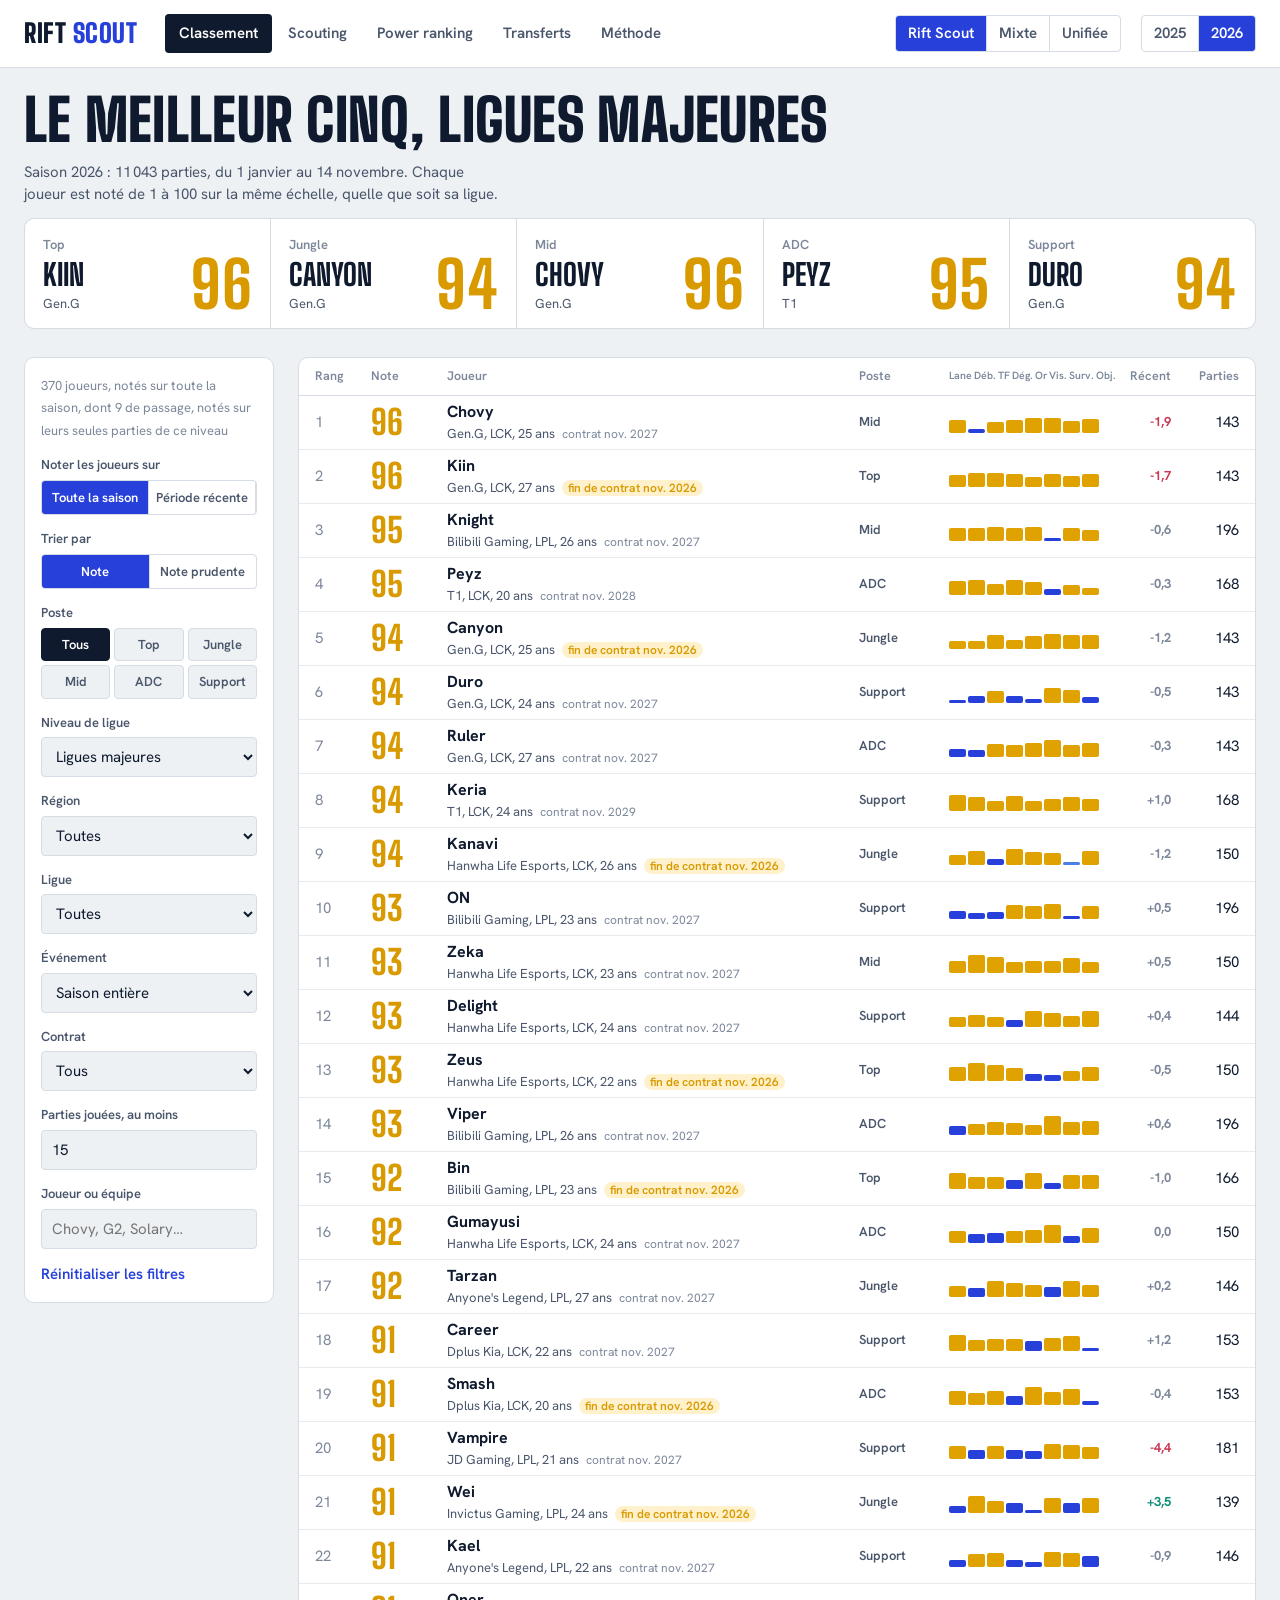
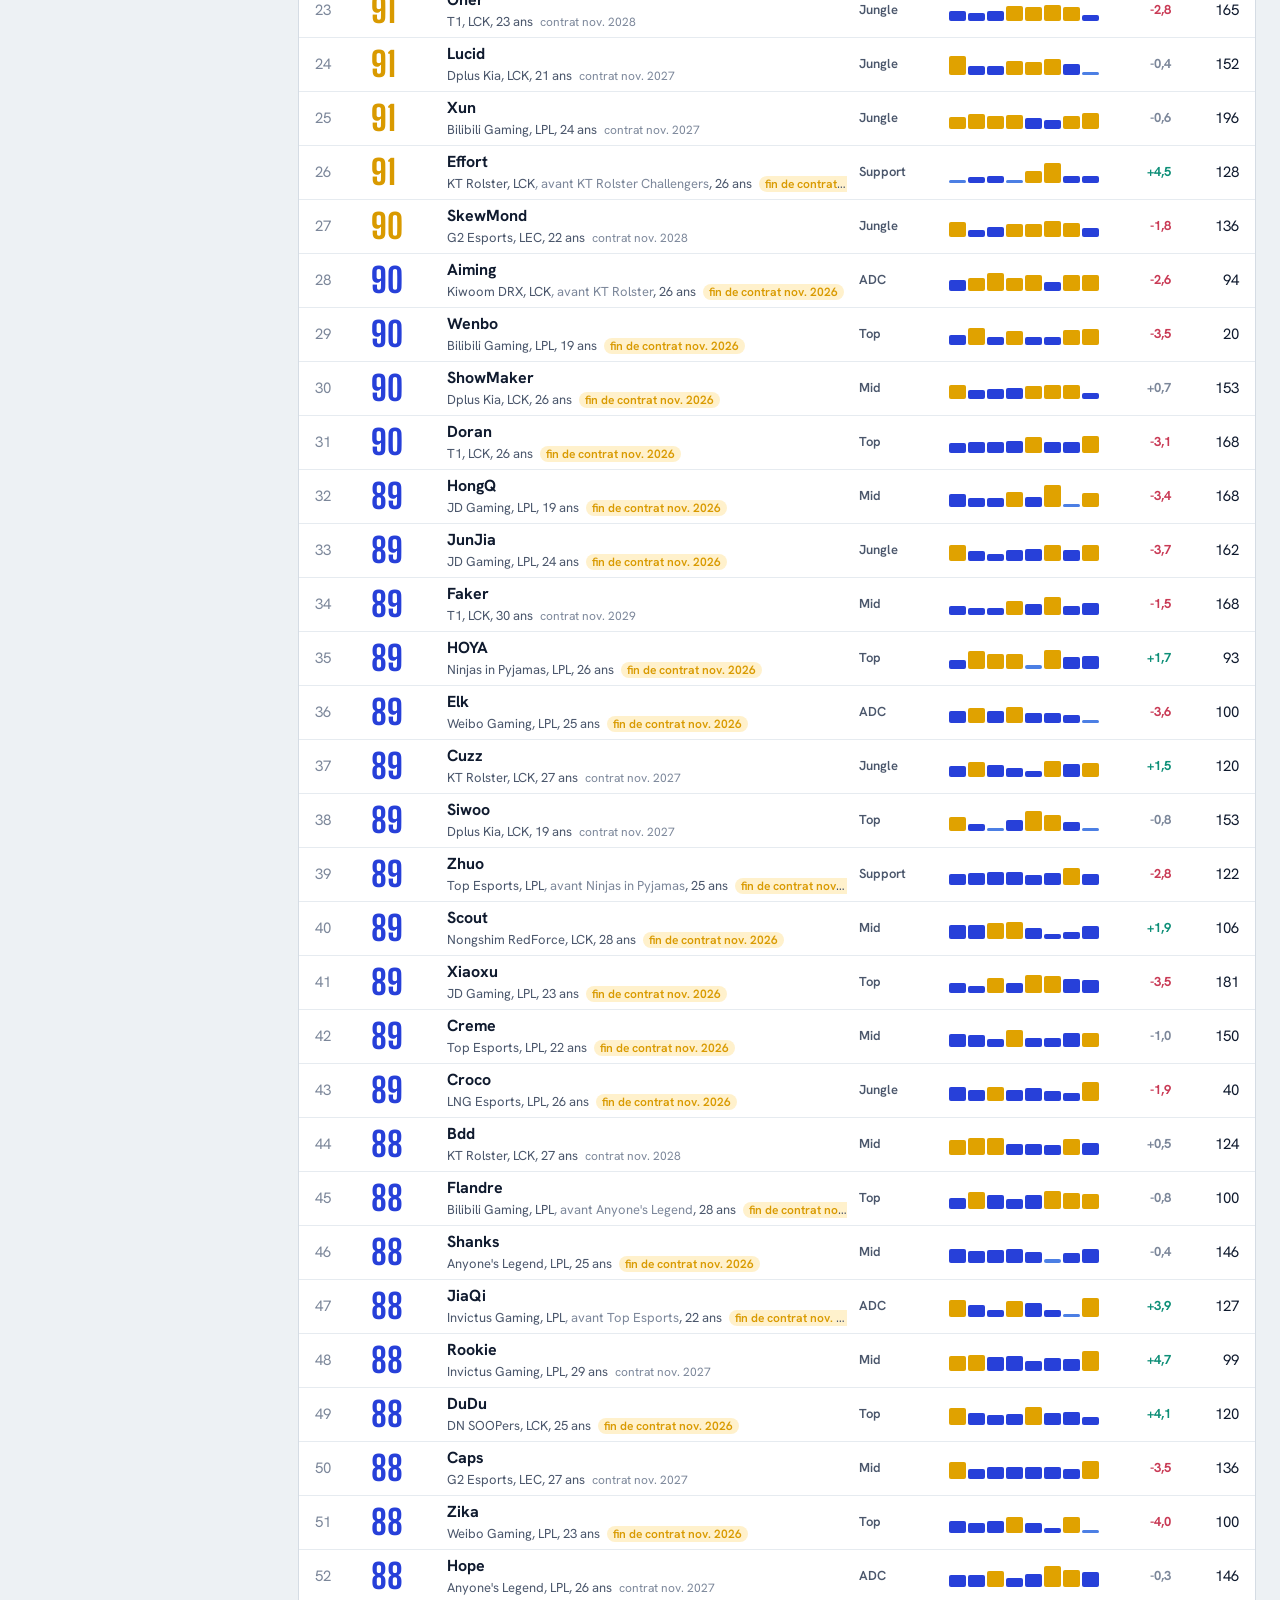
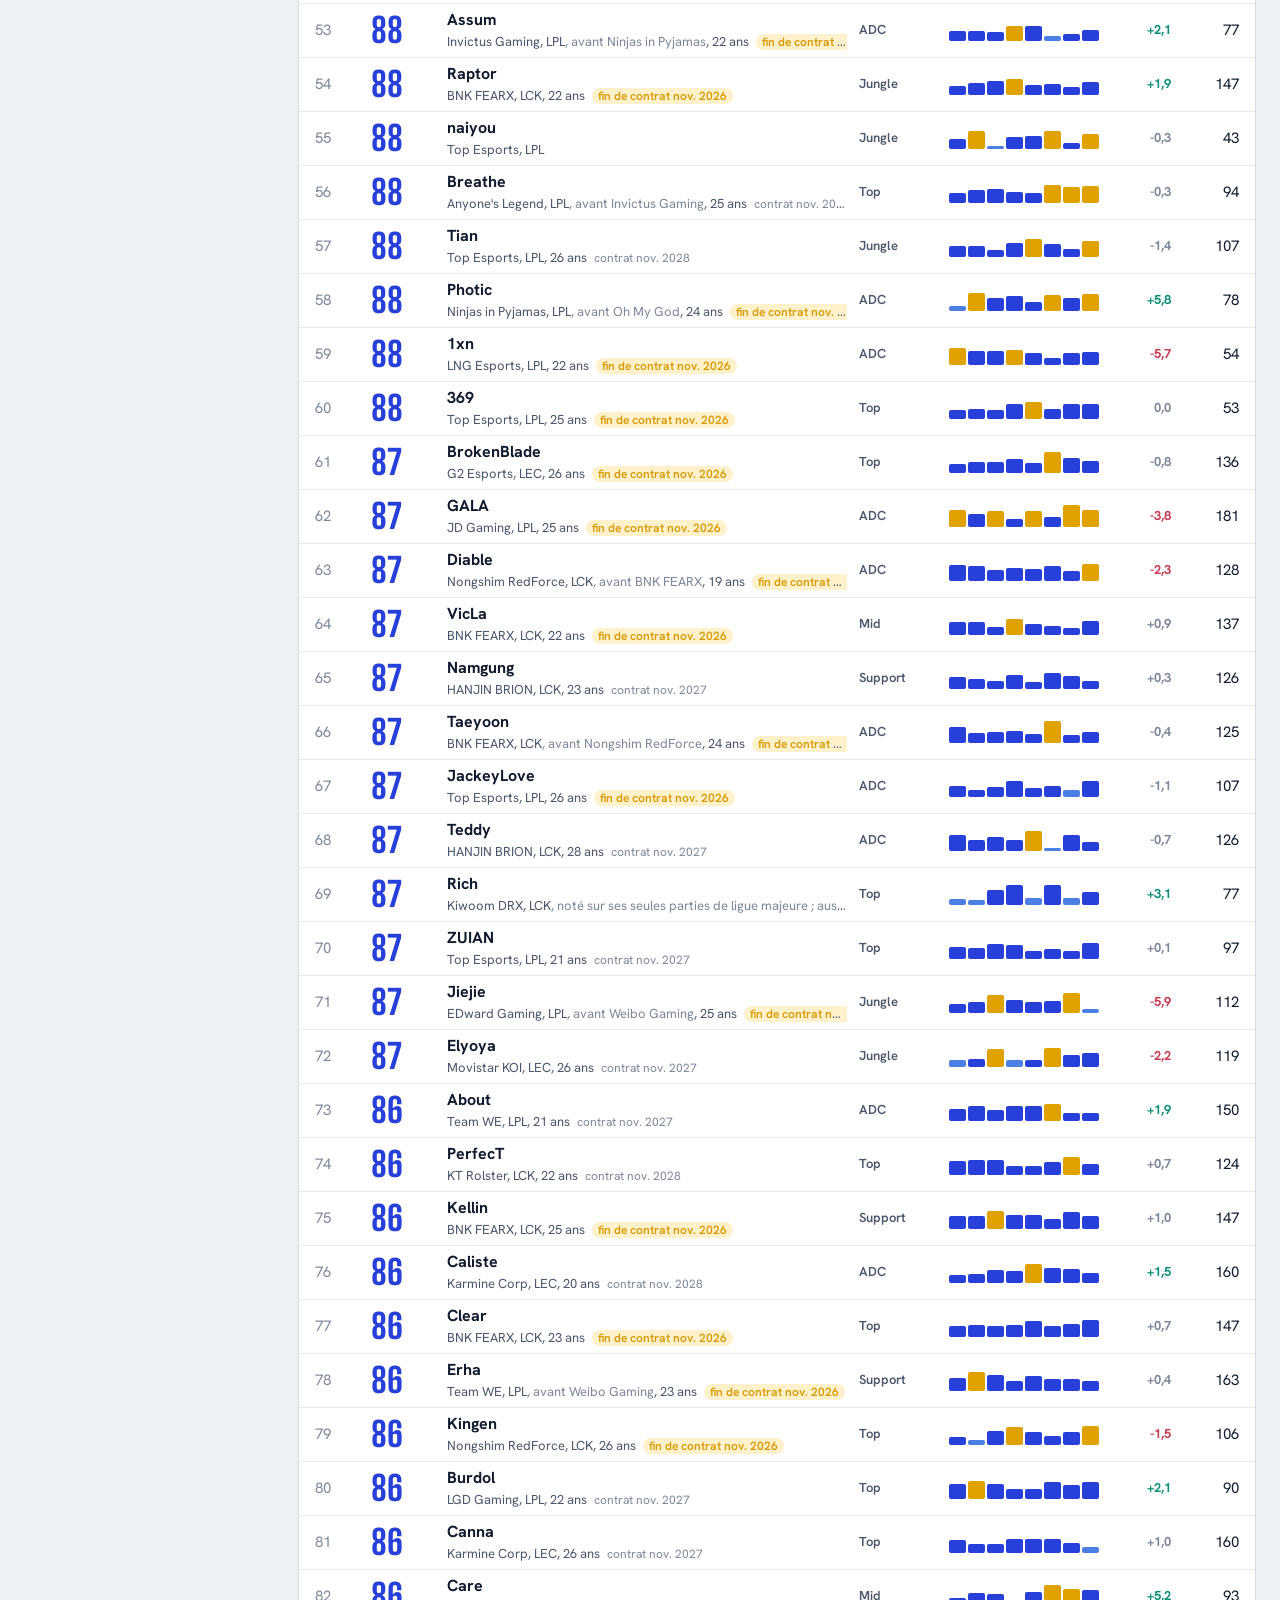
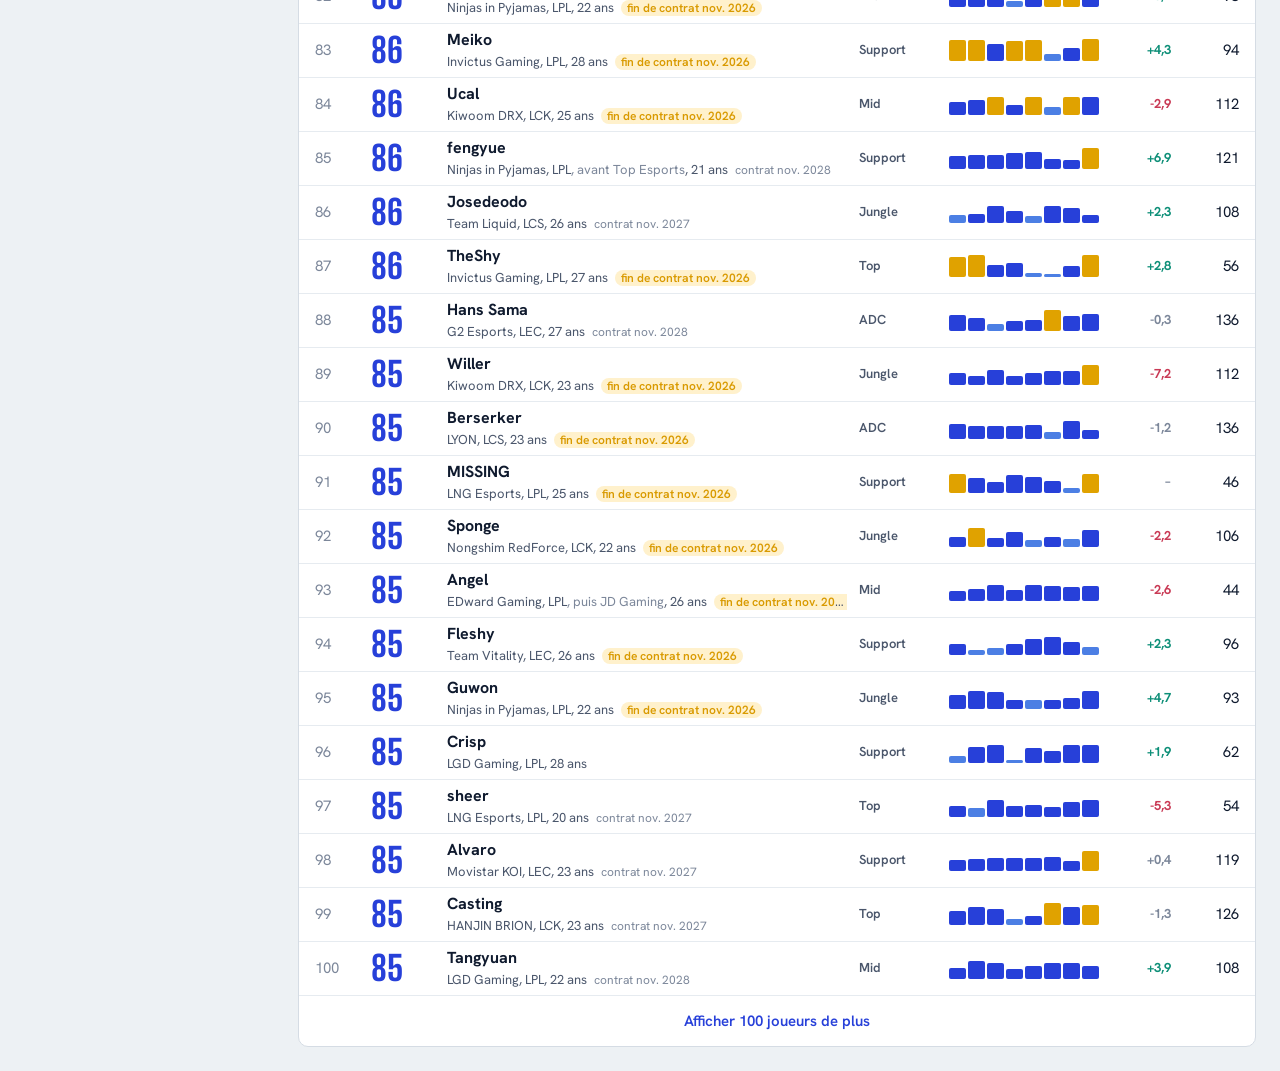
